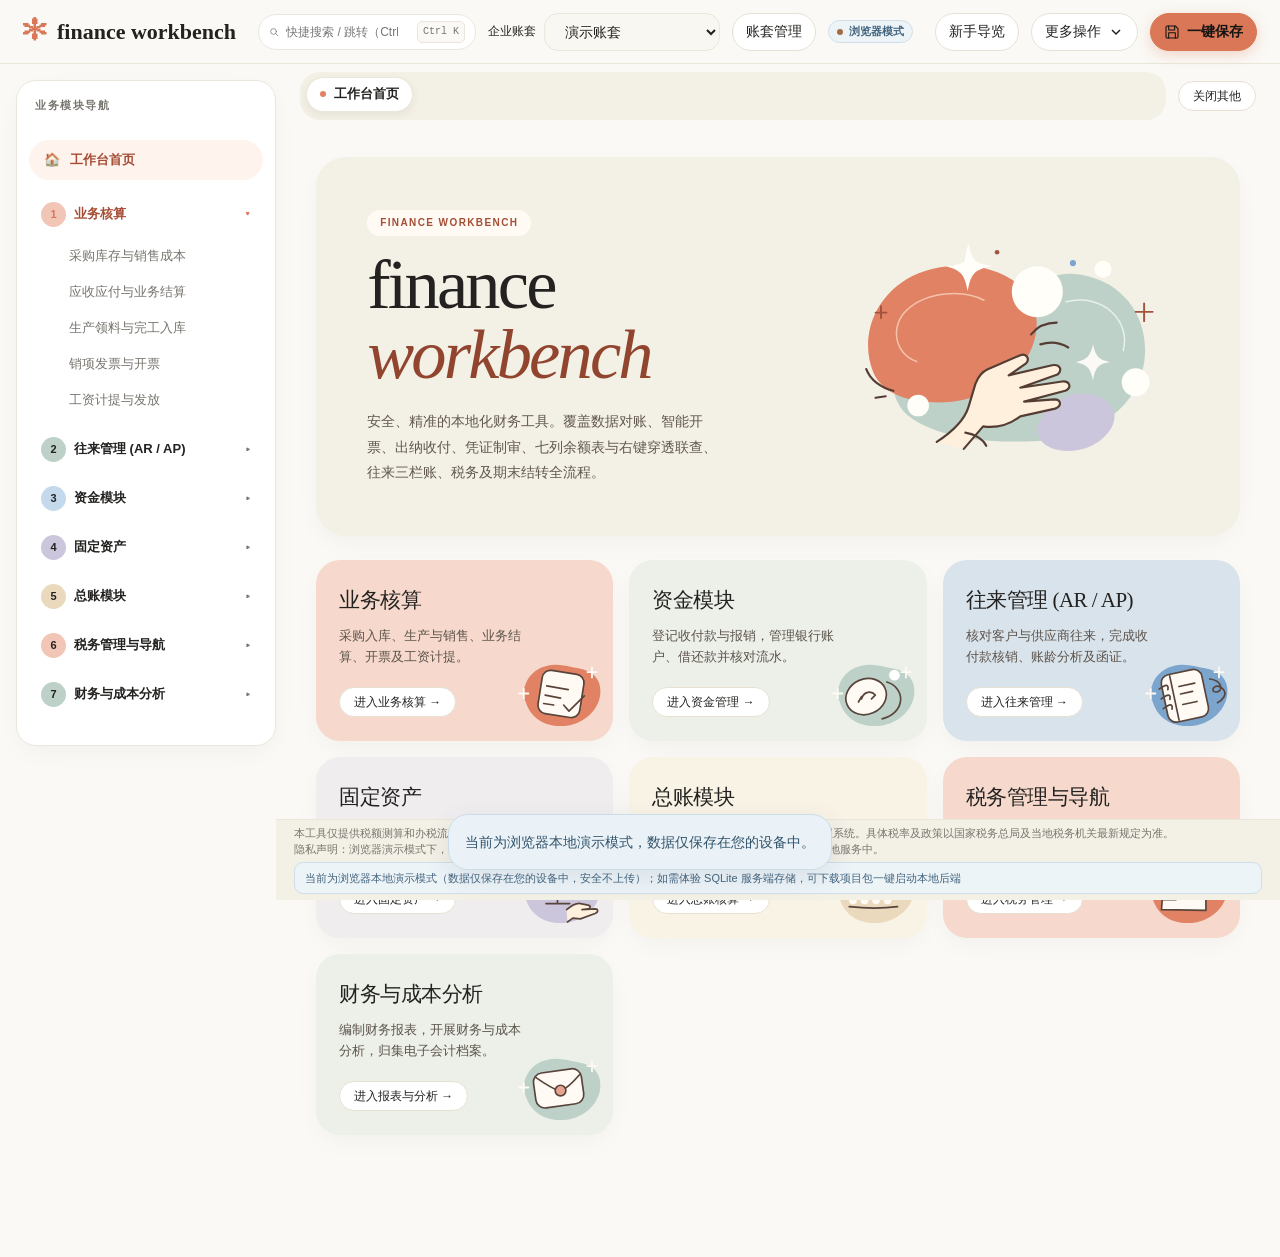
==== index.html @ f1d14918 "Update index.html" ====
<!DOCTYPE html>
<html lang="zh-CN">
<head>
<meta charset="UTF-8">
<meta name="viewport" content="width=device-width, initial-scale=1.0">
<title>finance workbench · 全流程财务与穿透联查工作台</title>
<script>
/* 本地 XLSX 兼容层：支持常见 .xlsx 工作簿读取及单工作表导出，不依赖 CDN。旧版二进制 .xls 请另存为 .xlsx 或 CSV。 */
(function(){
 'use strict';
 const enc=new TextEncoder(),dec=new TextDecoder('utf-8');
 const crcTable=(()=>{const t=new Uint32Array(256);for(let n=0;n<256;n++){let c=n;for(let k=0;k<8;k++)c=(c&1)?(0xedb88320^(c>>>1)):(c>>>1);t[n]=c>>>0;}return t;})();
 function crc32(bytes){let c=0xffffffff;for(const b of bytes)c=crcTable[(c^b)&255]^(c>>>8);return (c^0xffffffff)>>>0;}
 function u16(v){return [v&255,(v>>>8)&255];}
 function u32(v){return [v&255,(v>>>8)&255,(v>>>16)&255,(v>>>24)&255];}
 function join(parts){let n=0;for(const p of parts)n+=p.length;const out=new Uint8Array(n);let o=0;for(const p of parts){out.set(p,o);o+=p.length;}return out;}
 function xmlEscape(v){return String(v??'').replace(/&/g,'&amp;').replace(/</g,'&lt;').replace(/>/g,'&gt;').replace(/"/g,'&quot;').replace(/'/g,'&apos;');}
 function colName(n){let s='';for(n++;n;n=Math.floor((n-1)/26))s=String.fromCharCode(65+(n-1)%26)+s;return s;}
 function colIndex(s){let n=0;for(const c of s)n=n*26+c.charCodeAt(0)-64;return n-1;}
 function makeZip(entries){
  const locals=[],centrals=[];let offset=0;
  for(const entry of entries){
   const name=enc.encode(entry.name),data=typeof entry.data==='string'?enc.encode(entry.data):entry.data;
   const crc=crc32(data),local=join([new Uint8Array([0x50,0x4b,0x03,0x04]),new Uint8Array(u16(20)),new Uint8Array(u16(0x0800)),new Uint8Array(u16(0)),new Uint8Array(u16(0)),new Uint8Array(u16(0x21)),new Uint8Array(u32(crc)),new Uint8Array(u32(data.length)),new Uint8Array(u32(data.length)),new Uint8Array(u16(name.length)),new Uint8Array(u16(0)),name,data]);
   locals.push(local);
   const central=join([new Uint8Array([0x50,0x4b,0x01,0x02]),new Uint8Array(u16(20)),new Uint8Array(u16(20)),new Uint8Array(u16(0x0800)),new Uint8Array(u16(0)),new Uint8Array(u16(0)),new Uint8Array(u16(0x21)),new Uint8Array(u32(crc)),new Uint8Array(u32(data.length)),new Uint8Array(u32(data.length)),new Uint8Array(u16(name.length)),new Uint8Array(u16(0)),new Uint8Array(u16(0)),new Uint8Array(u16(0)),new Uint8Array(u16(0)),new Uint8Array(u32(0)),new Uint8Array(u32(offset)),name]);
   centrals.push(central);offset+=local.length;
  }
  const cd=join(centrals),body=join(locals),end=join([new Uint8Array([0x50,0x4b,0x05,0x06]),new Uint8Array(u16(0)),new Uint8Array(u16(0)),new Uint8Array(u16(entries.length)),new Uint8Array(u16(entries.length)),new Uint8Array(u32(cd.length)),new Uint8Array(u32(body.length)),new Uint8Array(u16(0))]);
  return join([body,cd,end]);
 }
 function rowsFromSheet(sheet){return Array.isArray(sheet?.__aoa)?sheet.__aoa:Array.isArray(sheet)?sheet:[];}
 function sheetXml(rows){
  const body=rows.map((row,ri)=>'<row r="'+(ri+1)+'">'+row.map((v,ci)=>{
   if(v===null||v===undefined||v==='')return '';
   const ref=colName(ci)+(ri+1);
   if(typeof v==='number'&&Number.isFinite(v))return '<c r="'+ref+'"><v>'+String(v)+'</v></c>';
   if(typeof v==='boolean')return '<c r="'+ref+'" t="b"><v>'+(v?'1':'0')+'</v></c>';
   return '<c r="'+ref+'" t="inlineStr"><is><t xml:space="preserve">'+xmlEscape(v)+'</t></is></c>';
  }).join('')+'</row>').join('');
  return '<?xml version="1.0" encoding="UTF-8" standalone="yes"?><worksheet xmlns="http://schemas.openxmlformats.org/spreadsheetml/2006/main" xmlns:r="http://schemas.openxmlformats.org/officeDocument/2006/relationships"><sheetData>'+body+'</sheetData></worksheet>';
 }
 function writeFile(book,name){
  const sheetName=(book.SheetNames?.[0]||'数据').replace(/[\/*?:\[\]]/g,'').slice(0,31)||'数据';
  const rows=rowsFromSheet(book.Sheets?.[sheetName]||book.Sheets?.[book.SheetNames?.[0]]);
  const entries=[
   {name:'[Content_Types].xml',data:'<?xml version="1.0" encoding="UTF-8"?><Types xmlns="http://schemas.openxmlformats.org/package/2006/content-types"><Default Extension="rels" ContentType="application/vnd.openxmlformats-package.relationships+xml"/><Default Extension="xml" ContentType="application/xml"/><Override PartName="/xl/workbook.xml" ContentType="application/vnd.openxmlformats-officedocument.spreadsheetml.sheet.main+xml"/><Override PartName="/xl/worksheets/sheet1.xml" ContentType="application/vnd.openxmlformats-officedocument.spreadsheetml.worksheet+xml"/></Types>'},
   {name:'_rels/.rels',data:'<?xml version="1.0" encoding="UTF-8"?><Relationships xmlns="http://schemas.openxmlformats.org/package/2006/relationships"><Relationship Id="rId1" Type="http://schemas.openxmlformats.org/officeDocument/2006/relationships/officeDocument" Target="xl/workbook.xml"/></Relationships>'},
   {name:'xl/workbook.xml',data:'<?xml version="1.0" encoding="UTF-8"?><workbook xmlns="http://schemas.openxmlformats.org/spreadsheetml/2006/main" xmlns:r="http://schemas.openxmlformats.org/officeDocument/2006/relationships"><sheets><sheet name="'+xmlEscape(sheetName)+'" sheetId="1" r:id="rId1"/></sheets></workbook>'},
   {name:'xl/_rels/workbook.xml.rels',data:'<?xml version="1.0" encoding="UTF-8"?><Relationships xmlns="http://schemas.openxmlformats.org/package/2006/relationships"><Relationship Id="rId1" Type="http://schemas.openxmlformats.org/officeDocument/2006/relationships/worksheet" Target="worksheets/sheet1.xml"/></Relationships>'},
   {name:'xl/worksheets/sheet1.xml',data:sheetXml(rows)}
  ];
  const blob=new Blob([makeZip(entries)],{type:'application/vnd.openxmlformats-officedocument.spreadsheetml.sheet'}),url=URL.createObjectURL(blob),a=document.createElement('a');
  a.href=url;a.download=/\.xlsx$/i.test(name)?name:name+'.xlsx';a.click();setTimeout(()=>URL.revokeObjectURL(url),1500);
 }
 async function unzip(buffer){
  const bytes=buffer instanceof Uint8Array?buffer:new Uint8Array(buffer),view=new DataView(bytes.buffer,bytes.byteOffset,bytes.byteLength);
  let eocd=-1;for(let i=bytes.length-22;i>=Math.max(0,bytes.length-65557);i--){if(view.getUint32(i,true)===0x06054b50){eocd=i;break;}}
  if(eocd<0)throw Error('不是有效的 XLSX/ZIP 文件');
  const count=view.getUint16(eocd+10,true),cdOffset=view.getUint32(eocd+16,true),files=new Map();let pos=cdOffset;
  for(let i=0;i<count;i++){
   if(view.getUint32(pos,true)!==0x02014b50)throw Error('XLSX 中央目录损坏');
   const method=view.getUint16(pos+10,true),size=view.getUint32(pos+20,true),nameLen=view.getUint16(pos+28,true),extraLen=view.getUint16(pos+30,true),commentLen=view.getUint16(pos+32,true),localOffset=view.getUint32(pos+42,true);
   const name=dec.decode(bytes.slice(pos+46,pos+46+nameLen));pos+=46+nameLen+extraLen+commentLen;
   if(name.endsWith('/'))continue;
   if(view.getUint32(localOffset,true)!==0x04034b50)throw Error('XLSX 文件头损坏');
   const localName=view.getUint16(localOffset+26,true),localExtra=view.getUint16(localOffset+28,true),start=localOffset+30+localName+localExtra,compressed=bytes.slice(start,start+size);
   let data;
   if(method===0)data=compressed;
   else if(method===8){
    if(typeof DecompressionStream==='undefined')throw Error('当前浏览器不支持 XLSX 压缩格式，请改用 CSV');
    const stream=new Blob([compressed]).stream().pipeThrough(new DecompressionStream('deflate-raw'));
    data=new Uint8Array(await new Response(stream).arrayBuffer());
   } else throw Error('暂不支持该 XLSX 压缩方式');
   files.set(name,data);
  }
  return files;
 }
 function parseXml(bytes,path){const raw=bytes&&dec.decode(bytes);if(!raw)throw Error('XLSX 缺少 '+path);const doc=new DOMParser().parseFromString(raw,'application/xml');if(doc.getElementsByTagName('parsererror').length)throw Error('XLSX XML 结构无效：'+path);return doc;}
 function normalizeTarget(target){let path=target.startsWith('/')?target.slice(1):'xl/'+target;const out=[];for(const p of path.split('/')){if(p==='..')out.pop();else if(p!=='.'&&p)out.push(p);}return out.join('/');}
 function dateSerial(serial){const d=new Date(Date.UTC(1899,11,30)+Math.round(Number(serial)*86400000));return d.getUTCFullYear()+'-'+String(d.getUTCMonth()+1).padStart(2,'0')+'-'+String(d.getUTCDate()).padStart(2,'0');}
 function isDateFormat(id,custom){if([14,15,16,17,18,19,20,21,22,45,46,47].includes(id))return true;return /[ymd]/i.test(String(custom||'').replace(/"[^"]*"|\./g,''));}
 async function read(data){
  const files=await unzip(data),wb=parseXml(files.get('xl/workbook.xml'),'xl/workbook.xml'),rels=parseXml(files.get('xl/_rels/workbook.xml.rels'),'workbook relationships');
  const relation=new Map([...rels.getElementsByTagName('Relationship')].map(r=>[r.getAttribute('Id'),r.getAttribute('Target')]));
  const shared=[];if(files.has('xl/sharedStrings.xml')){const ss=parseXml(files.get('xl/sharedStrings.xml'),'sharedStrings.xml');for(const si of ss.getElementsByTagName('si'))shared.push([...si.getElementsByTagName('t')].map(t=>t.textContent||'').join(''));}
  const customFormats=new Map(),styleFormats=[];
  if(files.has('xl/styles.xml')){const st=parseXml(files.get('xl/styles.xml'),'styles.xml');for(const n of st.getElementsByTagName('numFmt'))customFormats.set(Number(n.getAttribute('numFmtId')),n.getAttribute('formatCode'));const xfs=st.getElementsByTagName('cellXfs')[0];if(xfs)for(const xf of xfs.children)styleFormats.push(Number(xf.getAttribute('numFmtId')||0));}
  const names=[],sheets={};
  for(const sh of wb.getElementsByTagName('sheet')){
   const name=sh.getAttribute('name')||('Sheet'+(names.length+1)),rid=sh.getAttribute('r:id')||sh.getAttributeNS('http://schemas.openxmlformats.org/officeDocument/2006/relationships','id'),target=relation.get(rid);
   if(!target)continue;
   const path=normalizeTarget(target),doc=parseXml(files.get(path),path),grid=[];
   for(const rowNode of doc.getElementsByTagName('row')){
    const rowIndex=Math.max(0,Number(rowNode.getAttribute('r')||grid.length+1)-1);grid[rowIndex]=grid[rowIndex]||[];
    for(const cell of rowNode.getElementsByTagName('c')){
     const ref=cell.getAttribute('r')||'A'+(rowIndex+1),col=colIndex((ref.match(/^[A-Z]+/i)||['A'])[0].toUpperCase()),type=cell.getAttribute('t')||'n',style=Number(cell.getAttribute('s')||0);
     let value='';
     if(type==='inlineStr')value=[...cell.getElementsByTagName('t')].map(t=>t.textContent||'').join('');
     else {const v=cell.getElementsByTagName('v')[0];const raw=v?.textContent??'';
      if(type==='s')value=shared[Number(raw)]??'';
      else if(type==='b')value=raw==='1';
      else if(type==='str'||type==='e')value=raw;
      else if(raw!==''&&isDateFormat(styleFormats[style]||0,customFormats.get(styleFormats[style]||0)))value=dateSerial(raw);
      else if(raw!==''){const n=Number(raw);value=Number.isFinite(n)?n:raw;}
     }
     grid[rowIndex][col]=value;
    }
   }
   for(let i=0;i<grid.length;i++)if(!grid[i])grid[i]=[];
   names.push(name);sheets[name]={__aoa:grid};
  }
  if(!names.length)throw Error('XLSX 中没有可读取的工作表');
  return {SheetNames:names,Sheets:sheets};
 }
 function sheetToJson(sheet,opts={}){
  const rows=rowsFromSheet(sheet).map(r=>r.map(v=>v===undefined?'':v));
  if(opts.header===1)return rows.map(r=>r.map(v=>v===''?(opts.defval??''):(opts.raw===false?String(v):v)));
  if(!rows.length)return [];
  const headers=rows[0].map(v=>String(v??'')),out=[];
  for(const row of rows.slice(1)){
   if(!row.some(v=>v!==''&&v!==null&&v!==undefined))continue;
   const obj={};headers.forEach((h,i)=>{if(!h)return;const v=row[i];obj[h]=v===undefined||v===''?(opts.defval??''):(opts.raw===false?String(v):v);});out.push(obj);
  }
  return out;
 }
 window.XLSX={
  read,
  writeFile,
  SSF:{parse_date_code(n){const d=new Date(Date.UTC(1899,11,30)+Math.round(Number(n)*86400000));return {y:d.getUTCFullYear(),m:d.getUTCMonth()+1,d:d.getUTCDate()};}},
  utils:{book_new(){return {SheetNames:[],Sheets:{}};},book_append_sheet(book,sheet,name){book.SheetNames.push(name);book.Sheets[name]=sheet;},aoa_to_sheet(rows){return {__aoa:rows.map(r=>[...r])};},json_to_sheet(rows){const headers=rows.length?Object.keys(rows[0]):[];return {__aoa:[headers,...rows.map(r=>headers.map(h=>r[h]??''))]};},sheet_to_json:sheetToJson}
 };
})();
</script>

<style>
/* ================= 核心设计系统 ================= */
:root {
  --bg: #FAF9F5; --surface: #F3F0E6; --card: #FFFFFF; --border: #EAE6DA;
  --text-main: #232220; --text-muted: #78756E;
  --radius: 20px; --radius-md: 14px; --radius-pill: 9999px;
  --art-terracotta: #E08263; --art-sage: #BDD1C8; --art-slate: #7CA5CD;
  --art-lilac: #CBC6DC; --art-apricot: #EBD9BE;
  --primary: #D97757; --primary-hover: #C46545;
  --accent-blue: #6B8CBA; --input-bg: #F8F7F2;
  --font-serif: "Playfair Display", "Georgia", "Tiempos Headline", serif;
  --font-sans: "Inter", -apple-system, BlinkMacSystemFont, "PingFang SC", "Microsoft YaHei", sans-serif;
  --match: #5D9C7A; --match-bg: #F0FDF4;
  --bank-only: #E0A25E; --bank-only-bg: #FFF7ED;
  --company-only: #6B8CBA; --company-only-bg: #EFF6FF;
  --diff: #D96262; --diff-bg: #FEF2F2;
  --error: #A3A3A3; --error-bg: #F8FAFC;
  --sidebar-width: 260px;
  --sidebar-gutter: 16px;
  --header-height: 64px;
}

* { box-sizing: border-box; margin: 0; padding: 0; }
body {
  font-family: var(--font-sans); background-color: var(--bg); color: var(--text-main);
  line-height: 1.6; min-height: 100vh; display: flex; flex-direction: column;
  -webkit-font-smoothing: antialiased;
}
h1, h2, h3, .serif-title { font-family: var(--font-serif); font-weight: 400; letter-spacing: -0.5px; }
p { color: var(--text-muted); }

/* ================= 顶部栏 ================= */
.app-header {
  height: var(--header-height);
  padding: 0 28px; display: flex; justify-content: space-between; align-items: center;
  border-bottom: 1px solid var(--border); background-color: var(--bg);
  position: sticky; top: 0; z-index: 200; gap: 16px;
}
.header-left { display: flex; align-items: center; gap: 12px; }
.sidebar-toggle-btn {
  display: none; align-items: center; justify-content: center;
  width: 36px; height: 36px; border-radius: var(--radius);
  border: 1px solid var(--border); background: var(--card); color: var(--text-main);
  cursor: pointer; font-size: 18px;
}
.app-logo {
  font-family: var(--font-serif); font-size: 22px; font-weight: 600;
  display: flex; gap: 10px; align-items: center; cursor: pointer; white-space: nowrap;
}
.app-logo span { color: var(--primary); font-size: 24px; }

/* ================= 左侧树形导航 + 右侧宽屏工作区 ================= */
.app-shell {
  display: flex; flex: 1; min-height: calc(100vh - var(--suite-header-height, var(--header-height)));
  position: relative;
}
.app-sidebar {
  width: var(--sidebar-width); flex-shrink: 0;
  background: var(--card); border-right: 1px solid var(--border);
  display: flex; flex-direction: column;
  position: sticky; top: var(--suite-header-height, var(--header-height));
  height: calc(100vh - var(--suite-header-height, var(--header-height)));
  overflow-y: auto; overflow-anchor: none; z-index: 150;
  transition: transform 0.25s ease;
}
.sidebar-header {
  padding: 16px 18px 12px;
  border-bottom: 1px solid var(--border);
  display: flex; align-items: center; justify-content: space-between;
}
.sidebar-header-title {
  font-size: 11px; font-weight: 600; letter-spacing: 1.5px;
  text-transform: uppercase; color: var(--text-muted);
}
.sidebar-home-btn {
  width: calc(100% - 24px); margin: 12px 12px 6px;
  padding: 10px 14px; border-radius: var(--radius);
  border: 1px solid transparent; background: transparent;
  display: flex; align-items: center; gap: 10px;
  font-size: 13px; font-weight: 500; color: var(--text-main);
  cursor: pointer; transition: all 0.2s ease; text-align: left;
}
.sidebar-home-btn:hover { background: var(--bg); }
.sidebar-home-btn.active {
  background: #FFF9F6; border-color: var(--primary); color: var(--primary); font-weight: 600;
}
.sidebar-tree { padding: 6px 12px 24px; flex: 1; }
.tree-group { margin-bottom: 4px; }
.tree-group-btn {
  width: 100%; padding: 10px 12px; border: none; background: transparent;
  border-radius: var(--radius); cursor: pointer;
  display: flex; align-items: center; justify-content: space-between; gap: 8px;
  font-size: 13px; font-weight: 600; color: var(--text-main);
  transition: background 0.2s ease; text-align: left;
}
.tree-group-btn:hover { background: var(--bg); }
.tree-group.open > .tree-group-btn { color: var(--primary); }
.tree-group-label { display: flex; align-items: center; gap: 8px; }
.tree-group-num {
  display: inline-flex; align-items: center; justify-content: center;
  width: 20px; height: 20px; border-radius: 6px;
  background: var(--bg); border: 1px solid var(--border);
  font-size: 11px; font-weight: 600; color: var(--text-muted); flex-shrink: 0;
}
.tree-group.open .tree-group-num {
  background: #FFF9F6; border-color: var(--primary); color: var(--primary);
}
.tree-chevron {
  font-size: 11px; color: var(--text-muted); transition: transform 0.1s ease;
}
.tree-group.open .tree-chevron { transform: rotate(90deg); color: var(--primary); }
.tree-children {
  display: none; padding: 2px 0 6px 28px;
  flex-direction: column; gap: 2px;
}
.tree-group.open .tree-children { display: flex; }
.tree-item-btn {
  width: 100%; padding: 8px 12px; border: none; background: transparent;
  border-radius: 8px; cursor: pointer; text-align: left;
  font-size: 13px; color: var(--text-muted);
  display: flex; align-items: center; justify-content: space-between; gap: 6px;
  transition: all 0.15s ease;
}
.tree-item-btn:hover { background: var(--bg); color: var(--text-main); }
.tree-item-btn.active {
  background: var(--bg); color: var(--primary); font-weight: 600;
  border-left: 2px solid var(--primary);
}
.tree-item-tag {
  font-size: 10px; padding: 1px 6px; border-radius: 8px;
  background: var(--bg); color: var(--text-muted); border: 1px solid var(--border);
}
.sidebar-backdrop {
  display: none; position: fixed; inset: 0; background: rgba(20, 20, 19, 0.35);
  z-index: 140;
}
.sidebar-backdrop.open { display: block; }

/* 右侧宽屏工作区 & 多标签页 */
.app-main {
  flex: 1; min-width: 0; display: flex; flex-direction: column;
  background: var(--bg);
}
.workspace-tabs-bar {
  display: flex; align-items: center; justify-content: space-between; gap: 12px;
  padding: 8px 24px 0; background: var(--bg);
  border-bottom: 1px solid var(--border);
  position: sticky; top: var(--suite-header-height, var(--header-height)); z-index: 90;
}
.workspace-tabs-scroll {
  display: flex; align-items: center; gap: 6px; overflow-x: auto; flex: 1;
  scrollbar-width: thin;
}
.ws-tab {
  display: inline-flex; align-items: center; gap: 8px;
  padding: 9px 14px; border-radius: var(--radius) var(--radius) 0 0;
  border: 1px solid transparent; border-bottom: none;
  background: transparent; color: var(--text-muted);
  font-size: 13px; font-weight: 500; cursor: pointer; white-space: nowrap;
  transition: all 0.15s ease; user-select: none;
}
.ws-tab:hover { color: var(--text-main); background: rgba(255,255,255,0.6); }
.ws-tab.active {
  background: var(--card); color: var(--text-main); font-weight: 600;
  border-color: var(--border); margin-bottom: -1px; padding-bottom: 10px;
}
.ws-tab-dot {
  width: 6px; height: 6px; border-radius: 50%; background: var(--border);
}
.ws-tab.active .ws-tab-dot { background: var(--primary); }
.ws-tab-close {
  display: inline-flex; align-items: center; justify-content: center;
  width: 18px; height: 18px; border-radius: 50%; border: none;
  background: transparent; color: var(--text-muted); font-size: 13px;
  cursor: pointer; line-height: 1;
}
.ws-tab-close:hover { background: var(--diff-bg); color: var(--diff); }
.workspace-tabs-actions {
  padding-bottom: 6px; display: flex; align-items: center; gap: 6px; flex-shrink: 0;
}

.workspace-content { flex: 1; width: 100%; }
.module { display: none; padding: 32px 40px; max-width: 1440px; margin: 0 auto; width: 100%; opacity: 0; }
.module.active { display: block; opacity: 1; }

/* 占位提示页 */
.placeholder-card {
  background: var(--card); border: 1px solid var(--border); border-radius: var(--radius);
  padding: 56px 40px; text-align: center; max-width: 680px; margin: 32px auto;
  box-shadow: 0 4px 24px rgba(0,0,0,0.02);
}
.placeholder-badge {
  display: inline-block; padding: 4px 12px; border-radius: 12px;
  background: #FFF9F6; border: 1px solid var(--primary); color: var(--primary);
  font-size: 12px; font-weight: 500; margin-bottom: 16px;
}
.placeholder-card h2 { font-size: 30px; margin-bottom: 12px; color: var(--text-main); }
.placeholder-card p { font-size: 14px; line-height: 1.7; margin-bottom: 24px; }
.placeholder-actions { display: flex; justify-content: center; gap: 12px; flex-wrap: wrap; }

/* 退出/备份确认模态框 */
.modal-overlay {
  display: none; position: fixed; inset: 0; z-index: 1200;
  background: rgba(20, 20, 19, 0.45); backdrop-filter: blur(2px);
  align-items: center; justify-content: center; padding: 20px;
}
.modal-overlay.open { display: flex; }
.modal-card {
  background: var(--card); border: 1px solid var(--border); border-radius: var(--radius);
  width: min(460px, 100%); padding: 28px;
  box-shadow: 0 20px 48px rgba(0,0,0,0.14);
}
.modal-title { font-family: var(--font-serif); font-size: 22px; margin-bottom: 10px; color: var(--text-main); }
.modal-desc { font-size: 14px; color: var(--text-muted); line-height: 1.7; margin-bottom: 24px; }
.modal-actions { display: flex; justify-content: flex-end; gap: 10px; flex-wrap: wrap; }

/* 通用按钮与表单 */
.btn {
  padding: 10px 24px; border-radius: var(--radius); border: none; cursor: pointer;
  font-weight: 500; font-size: 14px; font-family: var(--font-sans);
  transition: all 0.2s ease; background: var(--card); color: var(--text-main); border: 1px solid var(--border);
}
.btn:hover { background: var(--bg); }
.btn-primary { background: var(--primary); color: #FFF; border-color: var(--primary); }
.btn-primary:hover { background: var(--primary-hover); border-color: var(--primary-hover); }
.btn:disabled { opacity: 0.5; cursor: not-allowed; }

input, select, textarea {
  width: 100%; padding: 12px 16px; background: var(--input-bg);
  border: 1px solid var(--border); border-radius: var(--radius);
  font-size: 14px; color: var(--text-main); font-family: var(--font-sans);
  outline: none; transition: border-color 0.2s ease;
}
input:focus, select:focus, textarea:focus { border-color: var(--primary); background: var(--card); }

#toast {
  visibility: hidden; min-width: 250px; background: var(--text-main); color: var(--bg);
  text-align: center; border-radius: var(--radius); padding: 16px;
  position: fixed; z-index: 4000; left: 50%; bottom: 30px;
  font-size: 14px; opacity: 0; box-shadow: 0 10px 30px rgba(0,0,0,0.1);
  transform: translateX(-50%);
}

button { font-family: var(--font-sans); }
button:focus-visible { outline: 2px solid var(--primary); outline-offset: 3px; }
button:disabled { opacity: .55; cursor: not-allowed; }
.btn-danger { color: var(--diff); }
.btn-danger:hover { background: var(--diff-bg); border-color: var(--diff); }
.btn-icon { min-width: 28px; min-height: 28px; border-radius: 6px; line-height: 1; }
#module-invoice .btn-del:hover, .attach-item .btn-icon:hover,
#module-voucher .voucher-entry-table .btn-remove-row:hover { background: var(--diff-bg); }
.workbench-actions { display:flex; align-items:center; gap:8px; flex-wrap:wrap; }
.workbench-actions .btn { padding:8px 14px; font-size:13px; white-space:nowrap; }
.workbench-actions .btn-icon-label { display:inline-flex; align-items:center; gap:7px; }
.workbench-actions svg { width:16px; height:16px; }
.draft-status { font-size:12px; color:var(--text-muted); }

/* 模块操作区 */
.section-actions { display:flex; align-items:center; flex-wrap:wrap; gap:10px; }
.section-actions .btn { white-space:nowrap; }
.recon-actions { justify-content:center; margin-top:28px; }
.recon-summary { text-align:center; margin:12px 0 0; }
.recon-summary:empty { display:none; }
.tax-task-actions {
  grid-column:1 / -1; justify-content:flex-end;
  padding-top:14px; border-top:1px solid var(--border);
}
#task-file { min-width:0; padding:6px; color:var(--text-muted); }
#task-file::file-selector-button {
  font:inherit; color:var(--text-main); background:var(--card);
  border:1px solid var(--border); border-radius:calc(var(--radius) - 4px);
  margin:0 10px 0 0; padding:7px 12px; cursor:pointer;
  transition:background .2s, border-color .2s;
}
#task-file::file-selector-button:hover { background:var(--bg); border-color:var(--primary); }
#task-file:focus-visible { outline:2px solid var(--primary); outline-offset:2px; }
.closing-actions { margin-top:20px; }

/* 首页 */
.home-container { display: flex; flex-direction: column; justify-content: center; min-height: 70vh; max-width: 1200px; margin: 0 auto; }
.home-header-text { margin-bottom: 40px; }
.home-subtitle-top {
  font-size: 12px; font-weight: 600; text-transform: uppercase; letter-spacing: 2px;
  color: var(--primary); margin-bottom: 14px;
}
.home-title { font-size: 64px; color: var(--text-main); line-height: 1.05; margin-bottom: 20px; font-weight: 400; letter-spacing: -1.5px; }
.home-title i { font-style: italic; font-weight: 400; }
.home-desc { font-size: 17px; color: var(--text-muted); max-width: 680px; line-height: 1.7; }

.home-cards { display: grid; grid-template-columns: repeat(auto-fit, minmax(250px, 1fr)); gap: 22px; width: 100%; }
.home-card {
  background: var(--card); border: 1px solid var(--border); border-radius: 4px;
  padding: 28px; cursor: pointer; transition: all 0.3s ease;
  display: flex; flex-direction: column; position: relative; overflow: hidden;
  box-shadow: 0 4px 24px rgba(0,0,0,0.02); min-height: 190px;
}
.home-card:hover { border-color: var(--primary); transform: translateY(-4px); box-shadow: 0 12px 32px rgba(0,0,0,0.06); }
.home-card-content { flex: 1; z-index: 2; position: relative; }
.home-card h3 { font-size: 23px; color: var(--text-main); margin-bottom: 8px; }
.home-card p { font-size: 13px; margin-bottom: 22px; max-width: 90%; line-height: 1.6; }
.home-card .btn-enter {
  background: var(--text-main); color: #fff; padding: 8px 16px; border-radius: 4px;
  border: none; font-weight: 500; cursor: pointer; transition: background 0.2s; font-size: 13px;
}
.home-card:hover .btn-enter { background: var(--primary); }
.card-svg-bg {
  position: absolute; bottom: 10px; right: 10px; width: 104px; height: 104px;
  z-index: 1; opacity: 0.85; transition: transform 0.5s cubic-bezier(0.4, 0, 0.2, 1);
}
.home-card:hover .card-svg-bg { transform: scale(1.08) rotate(-3deg); }

/* 表格通用 */
.data-table { width: 100%; border-collapse: collapse; }
.data-table th, .data-table td { padding: 12px 14px; border-bottom: 1px solid var(--border); font-size: 13px; text-align: left; }
.data-table th { background: var(--bg); color: var(--text-muted); font-weight: 500; font-size: 12px; }
.data-table tbody tr:hover { background: #FAFAF7; }

/* 模块通用 */
.panel { background: var(--card); border: 1px solid var(--border); border-radius: var(--radius); padding: 28px; margin-bottom: 24px; }
.module-header { margin-bottom: 24px; display: flex; justify-content: space-between; align-items: flex-end; flex-wrap: wrap; gap: 16px; }
.module-header h1 { font-size: 36px; margin-bottom: 8px; }
.toolbar { display: flex; gap: 12px; align-items: center; flex-wrap: wrap; margin-bottom: 20px; background: var(--bg); padding: 16px; border-radius: var(--radius); border: 1px solid var(--border); }
.form-grid { display: grid; grid-template-columns: repeat(auto-fit, minmax(200px, 1fr)); gap: 14px; margin-bottom: 14px; }
.form-group label { display: block; margin-bottom: 6px; font-size: 12px; color: var(--text-muted); }

/* 状态标签 */
.status-pill { display: inline-block; padding: 3px 10px; border-radius: 12px; font-size: 12px; font-weight: 500; white-space: nowrap; }
.status-pill.PENDING { background: #FFF7ED; color: #C2410C; }
.status-pill.DONE { background: #EFF6FF; color: #1D4ED8; }
.status-pill.POSTED { background: #F0FDF4; color: #15803D; }
.status-pill.REJECTED { background: #FEE2E2; color: #B91C1C; }
.status-pill.WARNING { background: #FEF3C7; color: #B45309; }

.btn-mini { padding: 5px 12px; border-radius: 6px; font-size: 12px; border: 1px solid var(--border); background: var(--card); cursor: pointer; color: var(--text-main); font-family: var(--font-sans); transition: 0.2s; }
.btn-mini:hover { background: var(--bg); }
.btn-mini-primary { background: var(--primary); color: #fff; border-color: var(--primary); }
.btn-mini-primary:hover { background: var(--primary-hover); }

/* ================= 融合增强：七列余额表、穿透联查与上下文菜单 ================= */
.hint-bar {
  display: flex; align-items: center; justify-content: space-between; gap: 12px; flex-wrap: wrap;
  background: #FFF9F6; border: 1px dashed var(--primary); color: var(--primary);
  border-radius: 10px; padding: 10px 16px; font-size: 12.5px; margin-bottom: 18px;
}
.fin-table { width: 100%; border-collapse: collapse; }
.fin-table th, .fin-table td { padding: 11px 14px; border-bottom: 1px solid var(--border); font-size: 13px; text-align: left; }
.fin-table th { background: var(--bg); color: var(--text-muted); font-weight: 500; font-size: 12px; white-space: nowrap; }
.fin-table td.num, .fin-table th.num {
  text-align: right;
  font-variant-numeric: tabular-nums; font-feature-settings: "tnum";
  font-family: ui-monospace, "SF Mono", "JetBrains Mono", Consolas, monospace;
  white-space: nowrap;
}
.fin-table tbody tr { transition: background .15s; }
.fin-table tbody tr:hover { background: #FFF9F6; }
.fin-table tbody tr.clickable { cursor: context-menu; }
.fin-table tbody tr.opening-row { background: #FAFAF5; color: var(--text-muted); font-style: italic; }
.fin-table tbody tr.total-row { background: #FAFAF5; font-weight: 600; }
.fin-table tfoot td { background: var(--bg); font-weight: 600; font-size: 13px; }
.fin-table tfoot td.num { font-variant-numeric: tabular-nums; font-family: ui-monospace, Consolas, monospace; }
.fin-table .code { font-family: ui-monospace, Consolas, monospace; color: var(--text-muted); }
.fin-table .strong { color: var(--text-main); font-weight: 600; }
.trace-tag {
  display: inline-block; margin-left: 8px; padding: 0 7px; border-radius: 8px;
  font-size: 10px; line-height: 17px; font-weight: 500;
  background: #FFF9F6; border: 1px solid var(--primary); color: var(--primary);
  vertical-align: middle;
}
.table-footnote { margin-top: 12px; font-size: 12px; color: var(--text-muted); line-height: 1.7; }
.dir-badge { display: inline-block; padding: 1px 8px; border-radius: 8px; font-size: 11px; font-weight: 600; }
.dir-badge.dr { background: #EFF6FF; color: #1D4ED8; }
.dir-badge.cr { background: #F0FDF4; color: #15803D; }

/* 右键上下文菜单 */
.ctx-menu {
  position: fixed; z-index: 3000; min-width: 240px; max-width: 320px;
  background: var(--card); border: 1px solid var(--border); border-radius: 10px;
  padding: 6px; display: none; box-shadow: 0 16px 40px rgba(0,0,0,.16);
  font-size: 13px; user-select: none;
}
.ctx-menu.open { display: block; animation: ctxIn .12s ease both; }
@keyframes ctxIn { from { opacity: 0; transform: scale(.97); } to { opacity: 1; transform: none; } }
.ctx-title {
  padding: 8px 12px 9px; font-size: 11.5px; font-weight: 700; letter-spacing: .4px;
  color: var(--text-muted); border-bottom: 1px solid var(--border); margin-bottom: 6px;
  white-space: nowrap; overflow: hidden; text-overflow: ellipsis;
}
.ctx-item {
  display: flex; align-items: center; gap: 9px; padding: 8px 12px;
  border-radius: 8px; cursor: pointer; color: var(--text-main); transition: background .12s;
}
.ctx-item:hover { background: #FFF9F6; color: var(--primary); }
.ctx-icon { width: 16px; text-align: center; opacity: .85; flex-shrink: 0; }
.ctx-item.ctx-sub { padding-left: 30px; font-size: 12.5px; color: var(--text-muted); }
.ctx-item.ctx-sub:hover { color: var(--primary); }
.ctx-divider { height: 1px; background: var(--border); margin: 6px 6px; }

/* 穿透联查侧滑抽屉 */
.drawer-mask { position: fixed; inset: 0; background: rgba(20,20,19,.38); z-index: 2500; display: none; }
.drawer-mask.open { display: block; }
.drawer-panel {
  position: absolute; right: 0; top: 0; height: 100%; width: min(940px, 96vw);
  background: var(--card); display: flex; flex-direction: column;
  box-shadow: -14px 0 46px rgba(0,0,0,.16); animation: slideIn .26s cubic-bezier(.2,.8,.3,1) both;
}
@keyframes slideIn { from { transform: translateX(48px); opacity: .5; } to { transform: none; opacity: 1; } }
.drawer-head {
  padding: 22px 28px; border-bottom: 1px solid var(--border);
  display: flex; justify-content: space-between; align-items: flex-start; gap: 16px;
}
.drawer-head h2 { font-size: 24px; margin-bottom: 4px; }
.drawer-sub { font-size: 12.5px; color: var(--text-muted); margin: 0; }
.drawer-body { padding: 24px 28px 40px; overflow: auto; flex: 1; }

/* 银行账户卡片与汇总条 */
.bank-grid { display: grid; grid-template-columns: repeat(auto-fit, minmax(260px, 1fr)); gap: 16px; margin-bottom: 24px; }
.bank-card {
  border: 1px solid var(--border); border-radius: var(--radius); padding: 18px 20px;
  background: var(--input-bg); position: relative; overflow: hidden;
}
.bank-card::after {
  content: ''; position: absolute; right: -30px; top: -30px; width: 90px; height: 90px;
  border-radius: 50%; background: var(--primary); opacity: .07;
}
.bank-card h4 { font-size: 14px; margin-bottom: 4px; color: var(--text-main); font-weight: 600; font-family: var(--font-sans); }
.bank-card .acct { font-family: ui-monospace, Consolas, monospace; font-size: 12px; color: var(--text-muted); letter-spacing: .4px; margin-bottom: 14px; }
.bank-card .bal { font-size: 22px; font-family: var(--font-serif); color: var(--text-main); }
.bank-card .bal-label { font-size: 11px; color: var(--text-muted); letter-spacing: 1px; text-transform: uppercase; margin-bottom: 2px; }
.bank-meta { display: flex; gap: 18px; margin-top: 12px; font-size: 11.5px; color: var(--text-muted); }
.bank-meta b { color: var(--match); font-weight: 600; }
.bank-meta .out b { color: var(--diff); }
.sum-bar { display: flex; gap: 26px; flex-wrap: wrap; padding: 14px 18px; background: var(--bg); border-radius: var(--radius); margin-bottom: 18px; font-size: 12.5px; }
.sum-bar span { color: var(--text-muted); }
.sum-bar strong { color: var(--text-main); font-size: 15px; font-family: ui-monospace, Consolas, monospace; margin-left: 6px; }

/* 模式切换胶囊 */
.mode-switch { display: inline-flex; background: var(--bg); padding: 4px; border-radius: 10px; border: 1px solid var(--border); gap: 4px; }
.mode-switch-btn {
  padding: 7px 14px; border: none; background: transparent; border-radius: 8px;
  font-size: 13px; font-weight: 500; color: var(--text-muted); cursor: pointer; transition: .2s;
}
.mode-switch-btn.active { background: var(--card); color: var(--text-main); box-shadow: 0 1px 3px rgba(0,0,0,.06); font-weight: 600; }

/* 对账 */
#module-recon .upload-container { display: flex; gap: 32px; margin-bottom: 40px; }
#module-recon .drop-zone {
  flex: 1; border: 1.5px dashed var(--border); border-radius: var(--radius);
  padding: 48px; text-align: center; background: var(--card); cursor: pointer;
  transition: all 0.2s ease;
}
#module-recon .drop-zone:hover { border-color: var(--primary); }
#module-recon .mapping-area { display: none; background: var(--card); padding: 32px; border-radius: var(--radius); margin-bottom: 32px; border: 1px solid var(--border); }
#module-recon .recon-box { min-width:0; margin:0 0 18px; padding:16px 20px; border:1px solid var(--border); border-radius:var(--radius); background:var(--card); }
#module-recon :is(.recon-box,.recon-pair,#recon-smart-options,[data-recon-smart])[hidden] { display:none!important; }
.recon-box > :is(legend,summary), .recon-aux legend { font-weight:600; }
.recon-box summary { cursor:pointer; }
.recon-options { display:flex; flex-wrap:wrap; align-items:center; gap:10px 20px; }
.recon-options label { display:inline-flex; align-items:center; gap:6px; }
.recon-options input:is([type=radio],[type=checkbox]), .recon-pair-list input { width:auto; margin:0; accent-color:var(--primary); flex:none; }
.recon-tolerances { margin:14px 0 10px; }
.recon-tolerances :is(select,input) { width:105px; margin:0; }
.recon-aux { border:0; padding:0; margin:10px 0; min-width:0; }
.recon-mapping-grid { display:grid; grid-template-columns:repeat(2,minmax(0,1fr)); gap:14px 24px; margin:12px 0; }
.recon-mapping-grid fieldset { min-width:0; margin:0; padding:10px 12px; border:1px solid var(--border); border-radius:10px; }
.recon-map-fields { display:grid; grid-template-columns:repeat(2,minmax(0,1fr)); gap:8px; }
.recon-map-fields label { min-width:0; font-size:13px; }
.recon-map-fields select { width:100%; margin:4px 0 0; }
.recon-pair { padding:16px 24px; border-bottom:1px solid var(--border); }
.recon-pair-list { max-height:240px; overflow:auto; }
.recon-pair-list label { display:flex; gap:8px; align-items:start; padding:7px 0; font-size:13px; overflow-wrap:anywhere; }
.recon-identity { display:block; overflow-wrap:anywhere; margin-block:3px; }
@media(max-width:720px) { .recon-mapping-grid, .recon-map-fields { grid-template-columns:1fr; } }
#module-recon .mapping-group { flex: 1; display: flex; align-items: center; gap: 12px; }
#module-recon .result-area { display: none; background: var(--card); border-radius: var(--radius); border: 1px solid var(--border); overflow: hidden; margin-top: 32px; }
#module-recon .tabs { display: flex; border-bottom: 1px solid var(--border); padding: 0 24px; gap: 8px; overflow-x: auto; background: var(--bg); }
#module-recon .tab { padding: 16px 12px; cursor: pointer; border-bottom: 2px solid transparent; font-size: 14px; font-weight: 500; color: var(--text-muted); }
#module-recon .tab.active { border-bottom-color: var(--primary); color: var(--text-main); }
#module-recon .tab .badge { display: inline-block; padding: 2px 8px; border-radius: 12px; font-size: 12px; color: #fff; margin-left: 6px; }
#recon-result-table { width: 100%; border-collapse: collapse; }
#recon-result-table th, #recon-result-table td { padding: 12px 14px; border-bottom: 1px solid var(--border); font-size: 13px; text-align: left; }
#recon-result-table th { background: var(--bg); color: var(--text-muted); font-weight: 500; }

/* 开票 */
#module-invoice .layout { display: flex; gap: 40px; align-items: flex-start; }
#module-invoice .form-panel { flex: 1.2; background: var(--card); padding: 40px; border-radius: var(--radius); border: 1px solid var(--border); }
#module-invoice .invoice-panel { flex: 1; background: var(--card); padding: 48px; border-radius: var(--radius); border: 1px solid var(--border); position: relative; box-shadow: 0 8px 32px rgba(0,0,0,0.04); }
#module-invoice h2 { font-size: 24px; margin-bottom: 24px; }
#module-invoice .form-group { margin-bottom: 20px; }
#module-invoice .form-group label { display: block; margin-bottom: 8px; font-size: 13px; color: var(--text-muted); }
.additional-info { background: var(--bg); padding: 24px; border-radius: var(--radius); margin-bottom: 24px; margin-top: 40px; border: 1px solid var(--border); }
.additional-info h3 { font-size: 18px; margin-bottom: 16px; }
.upload-zone-mini { border: 1px dashed var(--border); border-radius: var(--radius); padding: 16px; text-align: center; cursor: pointer; background: var(--card); margin-bottom: 16px; }
.upload-zone-mini:hover { border-color: var(--primary); }
.attachment-list { display: flex; flex-wrap: wrap; gap: 8px; margin-bottom: 16px; }
.attach-item { background: var(--card); border: 1px solid var(--border); padding: 6px 12px; border-radius: 20px; font-size: 12px; display: flex; align-items: center; gap: 8px; }
.attach-item button { background: transparent; border: none; color: var(--diff); cursor: pointer; font-size: 14px; }
.additional-info textarea { resize: vertical; min-height: 100px; }
#module-invoice .items-table { width: 100%; border-collapse: collapse; margin-bottom: 24px; table-layout: fixed; }
#module-invoice .items-table th { padding: 12px 8px; text-align: left; font-size: 13px; color: var(--text-muted); border-bottom: 1px solid var(--border); font-weight: 500; }
#module-invoice .items-table td { padding: 8px 4px; border-bottom: 1px solid var(--border); }
#module-invoice .items-table input { border: none; border-radius: 0; padding: 8px; background: transparent; border-bottom: 1px solid transparent; }
#module-invoice .items-table input:focus { border-bottom-color: var(--primary); }
#module-invoice .btn-add { background: var(--bg); color: var(--text-main); width: 100%; padding: 12px; margin-bottom: 24px; border-radius: var(--radius); border: 1px solid var(--border); cursor: pointer; font-weight: 500; }
#module-invoice .btn-submit { width: 100%; padding: 16px; font-size: 16px; background: var(--primary); color: #fff; border: none; border-radius: var(--radius); cursor: pointer; font-weight: 500; }
#module-invoice .btn-del { background: transparent; color: var(--diff); border: none; cursor: pointer; }
#module-invoice .invoice-header { text-align: center; border-bottom: 2px solid var(--primary); padding-bottom: 24px; margin-bottom: 32px; }
#module-invoice .invoice-header h1 { color: var(--primary); font-size: 32px; letter-spacing: 4px; }
#module-invoice .invoice-meta { display: flex; justify-content: space-between; font-size: 13px; color: var(--text-muted); margin-bottom: 24px; }
#module-invoice .invoice-info { background: var(--bg); padding: 20px; border-radius: var(--radius); font-size: 14px; margin-bottom: 32px; line-height: 1.8; }
#module-invoice .invoice-table { width: 100%; border-collapse: collapse; margin-bottom: 32px; text-align: left; }
#module-invoice .invoice-table th, #module-invoice .invoice-table td { padding: 14px 8px; border-bottom: 1px solid var(--border); font-size: 14px; }
#module-invoice .invoice-table th { color: var(--text-muted); font-weight: 500; }
#module-invoice .invoice-total { text-align: right; font-size: 14px; line-height: 2; margin-bottom: 24px; color: var(--text-muted); }
#module-invoice .total-amount { font-size: 28px; color: var(--text-main); margin-top: 8px; }
#invoice-stamp-area {
  position: absolute; bottom: 60px; right: 60px; width: 140px; height: 140px;
  display: flex; align-items: center; justify-content: center; opacity: 0.85; pointer-events: none;
}
#invoice-stamp-area img { max-width: 100%; max-height: 100%; object-fit: contain; mix-blend-mode: multiply; }
#module-invoice .ledger-panel { margin-top: 40px; background: var(--card); padding: 40px; border-radius: var(--radius); border: 1px solid var(--border); }
#module-invoice .ledger-header { display: flex; justify-content: space-between; align-items: center; margin-bottom: 32px; }
#module-invoice .filter-bar { display: flex; gap: 16px; margin-bottom: 24px; background: var(--bg); padding: 20px; border-radius: var(--radius); border: 1px solid var(--border); flex-wrap: wrap; }
#module-invoice .filter-bar input, #module-invoice .filter-bar select { padding: 10px; font-size: 13px; flex: 1; min-width: 140px; }
#module-invoice .ledger-table { width: 100%; border-collapse: collapse; }
#module-invoice .ledger-table th, #module-invoice .ledger-table td { padding: 16px 12px; border-bottom: 1px solid var(--border); text-align: left; font-size: 14px; }
#module-invoice .ledger-table th { color: var(--text-muted); font-weight: 500; background: var(--bg); }

/* 出纳 */
#module-cashier .quick-cards { display: grid; grid-template-columns: repeat(3, 1fr); gap: 20px; margin-bottom: 28px; }
#module-cashier .quick-card {
  background: var(--card); border: 1.5px solid var(--border); border-radius: var(--radius);
  padding: 20px 24px; cursor: pointer; transition: all .2s ease;
  display: flex; align-items: center; gap: 16px;
}
#module-cashier .quick-card:hover { border-color: var(--primary); transform: translateY(-2px); box-shadow: 0 8px 24px rgba(0,0,0,.06); }
#module-cashier .quick-card.active { border-color: var(--primary); background: #FFF9F6; }
#module-cashier .quick-icon {
  width: 44px; height: 44px; border-radius: 50%; display: flex; align-items: center; justify-content: center;
  font-size: 20px; font-weight: 600; flex-shrink: 0;
}
#module-cashier .quick-title { font-weight: 600; font-size: 15px; color: var(--text-main); }
#module-cashier .quick-desc { font-size: 12px; color: var(--text-muted); margin-top: 2px; }
#module-cashier .entry-panel { background: var(--card); border: 1px solid var(--border); border-radius: var(--radius); padding: 32px; margin-bottom: 28px; }
#module-cashier .entry-head { display: flex; justify-content: space-between; align-items: center; margin-bottom: 24px; flex-wrap: wrap; gap: 12px; }
#module-cashier .type-switch { display: flex; gap: 4px; background: var(--bg); padding: 4px; border-radius: 10px; }
#module-cashier .type-btn {
  padding: 8px 20px; border: none; background: transparent; border-radius: 8px;
  font-size: 13px; font-weight: 500; cursor: pointer; color: var(--text-muted);
  font-family: var(--font-sans); transition: all .2s;
}
#module-cashier .type-btn.active { background: var(--card); color: var(--text-main); box-shadow: 0 1px 3px rgba(0,0,0,.06); }
#module-cashier .cash-form-grid { display: grid; grid-template-columns: repeat(auto-fit, minmax(220px, 1fr)); gap: 16px; }
#module-cashier .cf-group label { display: block; font-size: 12px; color: var(--text-muted); margin-bottom: 6px; }
#module-cashier .cf-span-2 { grid-column: span 2; }
#module-cashier .cash-receipt-upload { margin-top: 20px; padding: 16px; background: var(--bg); border-radius: var(--radius); border: 1px solid var(--border); }
#module-cashier .cash-receipt-upload .upload-zone-mini { margin-bottom: 0; background: var(--card); }
#module-cashier .cash-receipt-upload .attachment-list { margin-top: 10px; margin-bottom: 0; }
#module-cashier .cash-output { background: var(--card); border: 1px solid var(--border); border-radius: var(--radius); overflow: hidden; }
#module-cashier .cash-tabs { display: flex; gap: 4px; padding: 0 20px; background: var(--bg); border-bottom: 1px solid var(--border); overflow-x: auto; }
#module-cashier .cash-tab { padding: 14px 16px; font-size: 13px; font-weight: 500; color: var(--text-muted); cursor: pointer; border-bottom: 2px solid transparent; white-space: nowrap; }
#module-cashier .cash-tab.active { color: var(--text-main); border-bottom-color: var(--primary); }
#module-cashier .cash-tab-panel { display: none; padding: 24px; }
#module-cashier .cash-tab-panel.active { display: block; }
#module-cashier .cash-toolbar { display: flex; gap: 12px; margin-bottom: 20px; flex-wrap: wrap; align-items: center; }
#module-cashier .cash-toolbar input, #module-cashier .cash-toolbar select { width: auto; flex: 1; min-width: 120px; padding: 8px 12px; font-size: 13px; }
#module-cashier .cash-table { width: 100%; border-collapse: collapse; }
#module-cashier .cash-table th, #module-cashier .cash-table td { padding: 12px 14px; border-bottom: 1px solid var(--border); font-size: 13px; text-align: left; }
#module-cashier .cash-table th { background: var(--bg); color: var(--text-muted); font-weight: 500; font-size: 12px; }
#module-cashier .account-manager { background: var(--bg); border: 1px solid var(--border); border-radius: var(--radius); padding: 20px; margin-bottom: 24px; }
#module-cashier .acc-manage-table { width: 100%; border-collapse: collapse; }
#module-cashier .acc-manage-table th, #module-cashier .acc-manage-table td { padding: 8px 10px; border-bottom: 1px solid var(--border); font-size: 13px; text-align: left; }
#module-cashier .acc-manage-table th { color: var(--text-muted); font-weight: 500; font-size: 12px; }
#module-cashier .acc-manage-table input, #module-cashier .acc-manage-table select { padding: 6px 8px; font-size: 12px; }

/* 制证 */
#module-voucher .voucher-types { display: grid; grid-template-columns: repeat(auto-fit, minmax(200px, 1fr)); gap: 14px; margin-bottom: 28px; }
#module-voucher .voucher-type-card { background: var(--card); border: 1.5px solid var(--border); border-radius: var(--radius); padding: 16px 18px; cursor: pointer; transition: all .2s ease; display: flex; align-items: center; gap: 12px; }
#module-voucher .voucher-type-card:hover { border-color: var(--primary); transform: translateY(-2px); box-shadow: 0 8px 24px rgba(0,0,0,.06); }
#module-voucher .voucher-type-card.active { border-color: var(--primary); background: #FFF9F6; }
#module-voucher .voucher-type-icon { width: 38px; height: 38px; border-radius: 50%; display: flex; align-items: center; justify-content: center; font-size: 16px; font-weight: 600; flex-shrink: 0; }
#module-voucher .voucher-type-title { font-weight: 600; font-size: 14px; color: var(--text-main); }
#module-voucher .voucher-layout { display: grid; grid-template-columns: 360px 1fr; gap: 28px; margin-bottom: 28px; }
#module-voucher .voucher-source-panel, #module-voucher .voucher-entry-panel { background: var(--card); border: 1px solid var(--border); border-radius: var(--radius); padding: 28px; }
#module-voucher .voucher-panel-title { font-size: 18px; margin-bottom: 20px; display: flex; align-items: center; gap: 10px; }
#module-voucher .voucher-panel-title .badge { font-size: 11px; font-weight: 500; background: var(--bg); color: var(--text-muted); padding: 2px 8px; border-radius: 10px; font-family: var(--font-sans); }
#module-voucher .vform-group { margin-bottom: 14px; }
#module-voucher .vform-group label { display: block; font-size: 12px; color: var(--text-muted); margin-bottom: 6px; }
#module-voucher .vform-group input, #module-voucher .vform-group select { padding: 9px 12px; font-size: 13px; }
#module-voucher .voucher-meta-row { display: grid; grid-template-columns: 1fr 1fr; gap: 12px; margin-bottom: 16px; }
#module-voucher .voucher-meta-row label { font-size: 11px; color: var(--text-muted); display: block; margin-bottom: 4px; }
#module-voucher .voucher-meta-row input { padding: 8px 10px; font-size: 12px; }
#module-voucher .voucher-entry-table { width: 100%; border-collapse: collapse; margin-bottom: 12px; }
#module-voucher .voucher-entry-table th, #module-voucher .voucher-entry-table td { padding: 6px 4px; border-bottom: 1px solid var(--border); font-size: 12px; text-align: left; vertical-align: middle; }
#module-voucher .voucher-entry-table th { background: var(--bg); color: var(--text-muted); font-weight: 500; font-size: 11px; }
#module-voucher .voucher-entry-table input, #module-voucher .voucher-entry-table select { padding: 6px 8px; font-size: 12px; background: transparent; border: 1px solid transparent; border-radius: 4px; }
#module-voucher .voucher-entry-table input:focus, #module-voucher .voucher-entry-table select:focus { border-color: var(--primary); background: var(--card); }
#module-voucher .voucher-entry-table .num { text-align: right; font-variant-numeric: tabular-nums; }
#module-voucher .voucher-entry-table .btn-remove-row { background: transparent; border: none; color: var(--diff); cursor: pointer; font-size: 15px; }
#module-voucher .btn-add-entry { background: var(--bg); color: var(--text-main); padding: 8px; width: 100%; border-radius: 8px; border: 1px dashed var(--border); cursor: pointer; font-size: 12px; font-weight: 500; }
#module-voucher .btn-add-entry:hover { border-color: var(--primary); color: var(--primary); }
#module-voucher .voucher-totals { display: flex; justify-content: space-between; align-items: center; padding: 14px 18px; margin-top: 16px; background: var(--bg); border-radius: var(--radius); flex-wrap: wrap; gap: 12px; }
#module-voucher .voucher-total-item { display: flex; align-items: center; gap: 8px; font-size: 13px; }
#module-voucher .voucher-total-item strong { font-family: var(--font-serif); font-size: 20px; color: var(--text-main); }
#module-voucher .voucher-balance-status { font-size: 12px; padding: 4px 12px; border-radius: 12px; font-weight: 500; }
#module-voucher .voucher-balance-status.ok { background: var(--match-bg); color: var(--match); }
#module-voucher .voucher-balance-status.bad { background: var(--diff-bg); color: var(--diff); }
#module-voucher .voucher-submit-bar { background: var(--card); border: 1px solid var(--border); border-radius: var(--radius); padding: 18px 28px; display: flex; justify-content: space-between; align-items: center; margin-bottom: 28px; flex-wrap: wrap; gap: 12px; }
#module-voucher .voucher-submit-bar .hint { font-size: 12px; color: var(--text-muted); }
#module-voucher .voucher-list-panel { background: var(--card); border: 1px solid var(--border); border-radius: var(--radius); padding: 28px; }
#module-voucher .voucher-period-bar { display: flex; gap: 12px; align-items: center; flex-wrap: wrap; padding: 14px 18px; background: var(--bg); border-radius: var(--radius); margin-bottom: 20px; font-size: 12px; }
#module-voucher .voucher-period-bar input { padding: 6px 10px; font-size: 12px; width: auto; }
#module-voucher .voucher-table { width: 100%; border-collapse: collapse; }
#module-voucher .voucher-table th, #module-voucher .voucher-table td { padding: 12px 10px; border-bottom: 1px solid var(--border); font-size: 13px; text-align: left; vertical-align: top; }
#module-voucher .voucher-table th { background: var(--bg); color: var(--text-muted); font-weight: 500; font-size: 12px; }

/* 会计记账 */
#module-accounting .acc-period-bar { display: flex; gap: 12px; align-items: center; flex-wrap: wrap; background: var(--card); border: 1px solid var(--border); border-radius: var(--radius); padding: 16px 20px; margin-bottom: 20px; }
#module-accounting .acc-tabs { display: flex; gap: 4px; background: var(--bg); border-radius: var(--radius); padding: 4px; margin-bottom: 20px; overflow-x: auto; }
#module-accounting .acc-tab { padding: 10px 18px; font-size: 13px; font-weight: 500; color: var(--text-muted); cursor: pointer; border-radius: 8px; white-space: nowrap; transition: all .2s; }
#module-accounting .acc-tab.active { background: var(--card); color: var(--text-main); box-shadow: 0 1px 3px rgba(0,0,0,.06); }
#module-accounting .acc-badge { display: inline-block; padding: 1px 8px; border-radius: 10px; background: var(--primary); color: #fff; font-size: 11px; margin-left: 6px; }
#module-accounting .acc-tab-panel { display: none; background: var(--card); border: 1px solid var(--border); border-radius: var(--radius); padding: 24px; }
#module-accounting .acc-tab-panel.active { display: block; }
#module-accounting .acc-detail-bar { display: flex; gap: 12px; align-items: center; margin-bottom: 16px; flex-wrap: wrap; }
#module-accounting .acc-report-subtabs, #module-drilldown .acc-report-subtabs { display: flex; gap: 8px; border-bottom: 1px solid var(--border); margin-bottom: 12px; }
#module-accounting .acc-report-subtab, #module-drilldown .acc-report-subtab { padding: 10px 16px; font-size: 13px; font-weight: 500; color: var(--text-muted); cursor: pointer; border-bottom: 2px solid transparent; background: transparent; border-top: none; border-left: none; border-right: none; }
#module-accounting .acc-report-subtab.active, #module-drilldown .acc-report-subtab.active { color: var(--text-main); border-bottom-color: var(--primary); }
.acc-table { width: 100%; border-collapse: collapse; }
.acc-table th, .acc-table td { padding: 10px 12px; border-bottom: 1px solid var(--border); font-size: 13px; text-align: left; }
.acc-table th { background: var(--bg); color: var(--text-muted); font-weight: 500; font-size: 12px; }
.acc-table tfoot td { font-weight: 600; background: var(--bg); }

/* 应收、计税、结转 */
.module-grid { display: grid; grid-template-columns: 1fr 1fr; gap: 24px; margin-bottom: 24px; }
.card-block { background: var(--card); border: 1px solid var(--border); border-radius: var(--radius); padding: 24px; margin-bottom: 24px; }
.card-block h3 { font-size: 18px; margin-bottom: 16px; border-bottom: 1px solid var(--border); padding-bottom: 12px; }
.list-item { display: flex; justify-content: space-between; align-items: center; padding: 10px 0; border-bottom: 1px dashed var(--border); font-size: 13px; }
.list-item:last-child { border-bottom: none; }
.flex-between { display: flex; justify-content: space-between; align-items: center; gap: 16px; flex-wrap: wrap; }
.note-text { font-size: 12px; color: var(--text-muted); margin-top: 8px; line-height: 1.5; }
.tax-badge { display: inline-block; padding: 2px 8px; border-radius: 4px; font-size: 11px; font-weight: 500; }
.tax-badge.vat { background: #EFF6FF; color: #1D4ED8; }
.tax-badge.cit { background: #F0FDF4; color: #15803D; }
.tax-badge.surtax { background: #FEF2F2; color: #B91C1C; }

@media print {
  body { background: #FFF; }
  .app-header, .app-sidebar, .workspace-tabs-bar, .no-print { display: none !important; }
  .app-shell { display: block; }
  .module { padding: 0; display: block !important; opacity: 1 !important; }
  .panel, .card-block { border: none !important; box-shadow: none !important; padding: 0 !important; }
}

@media (max-width: 1024px) {
  .sidebar-toggle-btn { display: inline-flex; }
  .app-sidebar {
    position: fixed; left: 0; top: var(--suite-header-height, var(--header-height));
    height: calc(100vh - var(--suite-header-height, var(--header-height)));
    transform: translateX(-100%);
    box-shadow: 8px 0 30px rgba(0,0,0,0.08);
  }
  .app-sidebar.open { transform: translateX(0); }
  .app-header { padding: 12px 16px; height: auto; }
  .module { padding: 20px 16px; }
  .workspace-tabs-bar { padding: 8px 16px 0; top: 0; position: relative; }
  .home-title { font-size: 46px; }
  #module-invoice .layout { flex-direction: column; }
  #module-invoice .form-panel, #module-invoice .invoice-panel { width: 100%; min-width: 100%; }
  #module-recon .upload-container, #module-recon .mapping-row, #module-invoice .filter-bar { flex-direction: column; }
  #module-cashier .quick-cards { grid-template-columns: 1fr; }
  #module-cashier .cf-span-2 { grid-column: span 1; }
  #module-voucher .voucher-layout { grid-template-columns: 1fr; }
  .module-grid { grid-template-columns: 1fr; }
}
@media (max-width: 700px) {
  .workbench-actions { justify-content: flex-end; }
  .draft-status { display: none; }
}

.standard-report .report-document h2,.report-meta{text-align:center}
.report-meta{margin:4px 0 14px}
.report-table-wrap{overflow:auto}
.standard-table td:not(:first-child),.standard-table th:not(:first-child){text-align:right}
#module-standard-bs .standard-table :is(td,th):nth-child(4),.standard-report:not(#module-standard-bs) .standard-table :is(td,th):nth-child(2){text-align:left}
.standard-table th,.standard-table td{white-space:nowrap}
.report-total td{font-weight:600;background:var(--bg)}
.report-check:not(:empty){padding:10px 14px;margin:10px 0;border:1px solid currentColor;border-radius:var(--radius);font-weight:600}
.report-check[data-result="ok"]{color:#267050;background:var(--match-bg)}
.report-check[data-result="error"]{color:#a53030;background:var(--diff-bg)}
.report-signatures{display:flex;justify-content:flex-end;margin-top:16px;white-space:pre-wrap}
.report-editor{margin-top:12px}
.report-editor summary{cursor:pointer}
.report-adjustments{margin:12px 0}
@media print {
  @page standard-finance {size:A4 portrait;margin:12mm}
  body:has(.standard-report.active) :is(.app-header,.app-sidebar,.workspace-tabs-bar,.sidebar-backdrop,.report-controls,.standard-report .module-header,#toast,.modal-overlay){display:none!important}
  body:has(.standard-report.active) :is(.app-shell,.app-main,.workspace-content,.standard-report.active){display:block!important;min-height:0!important;margin:0!important;padding:0!important;background:#fff!important}
  body:has(.standard-report.active) .module:not(.standard-report.active){display:none!important}
  .standard-report.active{page:standard-finance;color:#000!important;font-size:10pt}
  .standard-report .report-table-wrap{overflow:visible!important}
  .standard-report .standard-table{width:100%;min-width:0!important;border-collapse:collapse}
  .standard-report .standard-table :is(td,th){border:1px solid #555!important;padding:3px 5px!important;white-space:normal}
  .standard-report .standard-table tr,.report-signatures{break-inside:avoid}
  .standard-report .report-document h2{font-size:17pt}
  .standard-report .report-check{font-size:9pt;margin:5px 0;padding:4px}
}

.phase-module .phase-form{align-items:end}
.phase-module .phase-form>button{justify-self:start}
.phase-module .fin-table :is(td,th){white-space:nowrap}
.phase-module h3:not(:first-child){margin-top:16px}
.phase-module .note-text{margin:8px 0}
.phase-overdue td,.phase-delete,[data-health="异常"]{color:#a53030!important}
.phase-overdue td{background:var(--diff-bg)}
[data-health="预警"]{color:#92540c}
[data-health="正常"]{color:#267050}
#phase-donut{max-width:245px;width:100%}
#phase-bars{width:100%;height:auto}
#phase-donut-legend{list-style:none;padding:0}

#delete-history-dialog{position:fixed;margin:auto;width:min(94vw,800px);max-width:none;max-height:82vh;overflow:auto;border:1px solid var(--border);color:var(--text-main);text-align:left}
#delete-history-dialog::backdrop{background:rgba(35,29,23,.36)}
#delete-history-dialog label{display:block;margin:14px 0}
#delete-history-dialog:not([open]){display:none}
@media print{#delete-history-dialog{display:none!important}}

.suite-picker{display:flex;align-items:center;gap:6px;white-space:nowrap;font-size:12px}
.suite-picker select{min-width:100px;max-width:162px}
.app-header{height:auto;min-height:var(--header-height);padding-top:8px;padding-bottom:8px}
.backend-status-pill{display:inline-flex;align-items:center;white-space:nowrap;border:1px solid var(--border);border-radius:999px;padding:4px 9px;font-size:11px;line-height:1.2;color:var(--muted,#746b63);background:var(--surface,#faf8f4)}
.backend-status-pill[data-connected="true"]{color:#267050;border-color:#b8d6c5;background:#edf6f0}
.backend-status-pill[data-connected="false"]{color:#92540c;border-color:#e8cfaa;background:#fff7e9}
.app-header .workbench-actions{flex-wrap:wrap;justify-content:flex-end}
.suite-footer {
  position: fixed; inset: auto 0 0 calc(var(--sidebar-width) + var(--sidebar-gutter));
  background: var(--surface,#faf8f4); border-top: 1px solid var(--border); z-index: 30;
  padding: 6px 18px calc(6px + env(safe-area-inset-bottom, 0px));
  font-size: 11px; line-height: 1.45; overflow-wrap: anywhere;
}
@media screen {
  .workspace-content { padding-bottom: calc(var(--suite-footer-height, 62px) + 8px); }
}
@media screen and (max-width: 1024px) {
  .suite-footer { left: 0; }
}
@media screen and (max-width: 760px) {
  .workspace-content { padding-bottom: calc(var(--suite-footer-height, 80px) + 8px); }
}
.suite-dialog{position:fixed;margin:auto;width:min(92vw,650px);max-width:none;max-height:86vh;overflow:auto;border:1px solid var(--border);color:var(--text-main);text-align:left}
.suite-dialog:not([open]){display:none}.suite-dialog::backdrop{background:rgba(35,29,23,.40)}
.suite-dialog :is(p,h2){margin:6px 0 12px}.suite-dialog .toolbar{margin-top:15px}.suite-dialog p{overflow-wrap:anywhere}
.suite-dialog :is(input[type=checkbox],textarea[hidden]){width:auto}
.tax-phishing{border:1px solid #e6ba89;background:#fff3e3;color:#824414;border-radius:10px;padding:11px 14px;margin-bottom:14px;font-weight:600}
.tax-card h3{margin:0 0 8px}.tax-card .form-grid{margin:12px 0}
.tax-card .report-table-wrap{margin-bottom:12px}.tax-card td input{min-width:105px}.tax-card td select{min-width:135px}
.tax-field{display:flex;flex-direction:column;font-size:13px;gap:4px}.tax-field:has(input[type=checkbox]){flex-direction:row;align-items:center}
.tax-field input[type=checkbox],.suite-dialog input[type=checkbox]{width:auto;accent-color:#9b7551}
.tax-total{display:block;color:var(--text-main);font-size:clamp(24px,4vw,38px);margin:8px 0}
.tax-error,.tax-retained{color:#a53737;font-weight:600}.tax-lines{margin:5px 0 14px;display:grid;gap:4px}
.tax-guide-grid{display:grid;grid-template-columns:repeat(auto-fit,minmax(min(100%,390px),1fr));gap:14px}
.tax-steps{padding-left:22px}.tax-steps li{padding:5px 0}.tax-steps button{margin-top:8px}.tax-card progress{width:100%;accent-color:#9b7551}
.tax-suite svg{width:min(100%,760px);display:block;margin:10px 0}
.tax-month-grid{display:grid;grid-template-columns:repeat(7,minmax(0,1fr));margin:10px 0 20px;border:1px solid var(--border)}
.tax-day,.tax-day-head{padding:6px;border:1px solid var(--border);min-height:42px}.tax-day-head{min-height:0;background:var(--bg)}
.tax-day small{display:block;overflow-wrap:anywhere}.tax-suite .tax-urgent{color:#a53030;background:#fff0ed}
.tax-urgent-now{animation:tax-attention 1.6s ease-in-out 4}
@keyframes tax-attention{50%{background:#f3b8b4}}
@media(prefers-reduced-motion:reduce){.tax-urgent-now{animation:none}}
@media(max-width:760px){.app-header .workbench-actions .btn{padding:4px 6px;font-size:11px}.suite-picker select{max-width:100px}.suite-footer{font-size:10px}}
@page tax-suite-report{size:A4 portrait;margin:12mm}
@media print{
 body{padding:0!important}.suite-dialog,.suite-footer{display:none!important}
 body:has(#module-tax5-history.active) .module:not(#module-tax5-history){display:none!important}
 #module-tax5-history.active{page:tax-suite-report;padding:0!important}
 #module-tax5-history .module-header{display:none!important}
 .tax-print-report .report-table-wrap{overflow:visible}.tax-print-report :is(td,th):last-child{display:none}
 .tax-print-report tr{break-inside:avoid}.tax-print-report h2{text-align:center}
}

#module-ops-count .toolbar{flex-wrap:wrap}
.count-inline{align-items:end;margin-top:12px}
.count-inline[hidden],.count-gain-amount[hidden],.count-evidence[hidden]{display:none!important}
.count-inline label,.count-gain-amount{display:grid;gap:4px;font-size:12px}
.count-kpis{display:grid;grid-template-columns:repeat(auto-fit,minmax(205px,1fr));gap:12px;margin-bottom:16px}
.count-kpis .card-block{margin:0}.count-kpis strong{font-size:20px;display:block;margin:5px 0}
.count-kpis progress{width:100%;accent-color:#9b7551}
.count-table input[type=number]{width:92px;min-width:75px}
.count-table input[aria-label$="差异原因"]{min-width:175px;width:100%;margin-top:7px}
.count-table td:last-child{min-width:185px}
.count-table td,.count-table th{vertical-align:top}
.count-chip{display:inline-block;padding:3px 8px;border-radius:20px;background:#eee9e2;color:#6d665e;font-size:12px;font-weight:600}
.count-chip[data-kind=match]{background:#e9f3ec;color:#337453}
.count-chip[data-kind=loss]{background:#fceae8;color:#a03434}
.count-chip[data-kind=gain]{background:#e8f2fb;color:#325e8e}
.count-chip[data-kind=exception]{background:#fff0d9;color:#925212}
.count-evidence{color:#925212;display:block;margin:4px 0}
.count-thumbs{display:flex;gap:5px;margin-bottom:4px}
.count-thumb{position:relative;width:44px;height:44px}
.count-thumb-open{padding:0;cursor:pointer;border:1px solid var(--border);border-radius:7px;background:var(--bg);width:100%;height:100%;overflow:hidden}
.count-thumb img{width:100%;height:100%;object-fit:cover}
.count-thumb-delete{position:absolute;z-index:1;top:-6px;right:-4px;border:0;border-radius:50%;background:#a03434;color:#fff;width:17px;height:17px;line-height:14px;cursor:pointer;opacity:0}
.count-thumb:hover .count-thumb-delete,.count-thumb:focus-within .count-thumb-delete{opacity:1}
@media(pointer:coarse){.count-thumb-delete{opacity:1}}
.count-photo-badge{position:absolute;right:2px;bottom:2px;background:#3b3027;color:#fff;border-radius:5px;padding:0 3px;font-size:10px}
.count-drag td{background:#f7f1e7!important}
.count-verify{display:block;margin-top:14px}
#count-light{width:min(95vw,1000px);max-height:95vh;padding:16px}
#count-light-img{display:block;max-width:100%;max-height:66vh;margin:6px auto;object-fit:contain;border-radius:8px}
#count-print-page{display:none}
@page count-a4{size:A4 landscape;margin:12mm}
@media print{
 body:has(#module-ops-count.active)>.app-shell{display:none!important}
 body:has(#module-ops-count.active) #count-print-page{display:block!important;page:count-a4;color:#201a16;font-size:10pt}
 #count-print-page h1{text-align:center;font-size:22pt;margin-bottom:4mm}
 #count-print-page p{margin:3mm 0;color:#201a16}
 #count-print-page table{width:100%;border-collapse:collapse}
 #count-print-page td,#count-print-page th{white-space:normal;overflow-wrap:anywhere;border:1px solid #c7c2ba;padding:3mm}
 #count-print-page tr{break-inside:avoid}
 #count-print-page .count-signatures{margin-top:12mm;break-inside:avoid}
 .count-annex{break-before:page}
 .count-annex-row h3{break-after:avoid}
 .count-print-photos{display:grid;grid-template-columns:repeat(3,1fr);gap:5mm}
 .count-print-photos figure{margin:0;break-inside:avoid}
 .count-print-photos img{width:100%;height:47mm;object-fit:contain}
 .count-print-photos figcaption{overflow-wrap:anywhere}
}

.ledger-page .toolbar{flex-wrap:wrap}
.ledger-page .note-text{margin:8px 0}
.gl-print-paper h2{text-align:center;margin-bottom:12px}
#gl-print-meta{margin:0 0 12px;text-align:center}
#gl-print-sign{text-align:right;margin-top:24px;overflow-wrap:anywhere}
@page workbench-ledger{size:A4 landscape;margin:12mm}
@media print{
 body:has(#module-gl-print.active) .workspace-content>.module:not(#module-gl-print){display:none!important}
 body:has(#module-gl-print.active) :is(.app-header,.app-sidebar,.workspace-tabs-bar,.suite-footer,.drawer-mask,.ctx-menu,#toast){display:none!important}
 body:has(#module-gl-print.active) :is(.app-shell,.app-main,.workspace-content){min-height:0!important;padding:0!important;margin:0!important}
 #module-gl-print.active{page:workbench-ledger;padding:0!important;margin:0!important}
 .gl-print-paper .report-table-wrap{overflow:visible!important}
 .gl-print-paper table{width:100%;min-width:0;font-size:9pt;border-collapse:collapse}
 .gl-print-paper :is(th,td){border:1px solid #bcb7ae!important;padding:5px 6px!important;white-space:normal;overflow-wrap:anywhere}
 .gl-print-paper thead{display:table-header-group}
 .gl-print-paper tr,#gl-print-sign{break-inside:avoid}
}

#input-inv-form label,#expense-budget-form label,#expense-entry-form label{display:grid;gap:4px}
#input-inv-form .toolbar{margin:0}
#expense-projected[data-over="true"]{color:#a53030;font-weight:600}
.fw-advanced-dialog{width:min(94vw,780px);max-height:86vh;overflow:auto;background:#FAF9F5;color:#141413}.fw-advanced-dialog [hidden]{display:none!important}.fw-advanced-dialog .fw-advanced-error:not(:empty){padding:10px;border-radius:8px;background:#f7e5dc;color:#8f3925}.fw-advanced-dialog>.form-grid{margin-block:12px}.fw-advanced-dialog h3{margin-top:16px}
#com-archive-preview{width:min(94vw,900px)}
#com-preview-body img{max-width:100%;max-height:60vh;display:block;margin:auto}
#com-preview-body iframe{width:100%;height:56vh;border:1px solid var(--border)}
#com-preview-body pre{white-space:pre-wrap;overflow-wrap:anywhere;max-height:57vh;overflow:auto;background:var(--bg);padding:12px}
#module-tax5-burden .module-header .toolbar { margin: 0; }
.tb-section { margin-block: 20px; }
.tb-section h2 { font-size: 23px; margin-bottom: 8px; }
.tb-rate-grid { display: grid; grid-template-columns: repeat(auto-fit,minmax(min(100%,175px),1fr)); gap: 12px; }
.tb-rate-card { padding: 14px; border: 1px solid var(--border); border-radius: 14px; background: var(--surface); }
.tb-rate-card h3 { font: 600 13px var(--font-sans); }
.tb-rate-value { display: block; font-size: 26px; line-height: 1.4; margin-block: 5px; font-variant-numeric: tabular-nums; }
.tb-data { margin-top: 12px; }
.tb-data summary,.tb-reference summary { cursor: pointer; font-weight: 600; }
.tb-data .form-grid { margin-block: 12px; align-items: start; }
.tb-data label { display: grid; gap: 3px; }
.tb-data label input { margin: 0; }
.tb-data label small { color: var(--text-muted); min-height: 2.6em; }
.tb-data label[data-manual=true] small { color: #8a452d; }
.tb-compare-grid { display:grid; grid-template-columns:repeat(2,minmax(0,1fr)); gap: 12px; margin-block: 14px; }
.tb-comparison { padding: 12px 14px; border: 1px solid var(--border); border-radius: 12px; background:#fbf8f1; }
.tb-comparison h3 { font: 600 15px var(--font-sans); margin-bottom: 6px; }
.tb-comparison[data-level=notice] { background:#fff3d8; color:#644712; }
.tb-comparison[data-level=alert] { background:#fbe8e1; color:#842f23; }
.tb-bar-row { display:grid; grid-template-columns: 4.5em minmax(0,1fr) 5em; gap: 8px; align-items:center; font-size:12px; }
.tb-bar-row progress { width:100%; height:10px; accent-color:#b75e45; }
.tb-bar-row + .tb-bar-row progress { accent-color:#687d6c; }
.tb-deviation { font-weight:600; margin-top: 8px; }
.tb-reference .toolbar input { max-width:110px; }
.tb-chart-legend { display:flex; flex-wrap:wrap; gap:14px; margin-top:10px; font-size:13px; }
.tb-chart-legend span::before { content:''; display:inline-block; width:1em; height:3px; margin-right:5px; vertical-align:middle; background:currentColor; }
.tb-vat-key { color:#a64f37; }
.tb-total-key { color:#4e6c58; }
#module-tax5-burden #tb-trend { max-width:640px; }
.tb-checklist { padding-left:1.2em; }
.tb-checklist li { margin-block:6px; }
.tb-checklist a { margin-left:6px; }
@media(max-width:620px) { .tb-compare-grid { grid-template-columns:1fr; } }

/* 奶油纸、陶土与马卡龙。打印由原有账表规则控制。 */
@media screen {
  :root {
    --soft-shadow: 0 8px 28px -6px rgba(35, 34, 32, 0.05);
    --spring: cubic-bezier(0.34, 1.56, 0.64, 1);
    --clay-ink: #a54d35;
    scrollbar-color: #d6c8b8 transparent;
    accent-color: var(--primary);
  }

  ::selection { background: #f5d9cd; color: var(--text-main); }
  .app-header {
    background: rgba(250, 249, 245, 0.88);
    backdrop-filter: blur(12px);
    height: auto;
    min-height: var(--header-height);
    padding-block: 10px;
  }
  .app-logo span { display: inline-block; animation: clay-bloom 9s ease-in-out infinite; }
  @keyframes clay-bloom {
    0%, 100% { transform: translateY(0) rotate(-8deg) scale(.97); }
    50% { transform: translateY(-3px) rotate(16deg) scale(1.12); }
  }

  .app-sidebar {
    margin: 14px 0 14px var(--sidebar-gutter);
    top: calc(var(--suite-header-height, var(--header-height)) + 14px);
    height: calc(100dvh - var(--suite-header-height, var(--header-height)) - 28px);
    border: 1px solid var(--border);
    border-radius: var(--radius);
    box-shadow: var(--soft-shadow);
  }
  .sidebar-header { border-bottom-color: transparent; }
  :is(.sidebar-home-btn, .tree-group-btn, .tree-item-btn, .tree-item-tag) {
    border-radius: var(--radius-pill);
  }
  :is(.sidebar-home-btn, .tree-item-btn).active {
    background: #fff3ed;
    border-color: transparent;
    color: var(--clay-ink);
  }
  .tree-group.open > .tree-group-btn { color: var(--clay-ink); }
  .tree-group .tree-group-num {
    width: 25px;
    height: 25px;
    border: 0;
    border-radius: 50%;
    background: var(--art-sage);
    color: var(--text-main);
  }
  .tree-group:nth-child(5n + 1) .tree-group-num { background: #f1c6b7; }
  .tree-group:nth-child(5n + 3) .tree-group-num { background: #c4d9ec; }
  .tree-group:nth-child(5n + 4) .tree-group-num { background: var(--art-lilac); }
  .tree-group:nth-child(5n + 5) .tree-group-num { background: var(--art-apricot); }
  .workspace-tabs-bar { border: 0; padding-block: 8px 5px; }
  .workspace-tabs-scroll { padding: 5px 6px 8px; gap: 7px; background: var(--surface); border-radius: 20px; }
  .ws-tab { padding: 6px 13px; border: 1px solid transparent; border-radius: var(--radius-pill); }
  .ws-tab.active { margin: 0; padding-bottom: 6px; box-shadow: 0 3px 8px #36271812; }
  .ws-tab.active .ws-tab-dot { background: var(--art-terracotta); }
  .workspace-tabs-actions { padding-bottom: 0; }

  button, .ws-tab, .ws-tab-close {
    border-radius: var(--radius-pill);
    transition: transform .22s var(--spring), box-shadow .2s ease, background .2s ease;
  }
  :is(button, .ws-tab, .ws-tab-close):not(:disabled):hover { transform: translateY(-2px); }
  :is(button, .ws-tab, .ws-tab-close):not(:disabled):active { transform: scale(.96); }
  :is(button, .ws-tab, .ws-tab-close):focus-visible {
    outline: 2px solid var(--clay-ink);
    outline-offset: 2px;
  }

  /* 兼容模块内部与动态生成的按钮。 */
  :is(.btn, .btn-mini, .btn-add, .btn-add-entry, .btn-submit, .btn-enter, .btn-del, .btn-remove-row, .btn-icon) {
    display: inline-flex;
    align-items: center;
    justify-content: center;
    gap: 6px;
    vertical-align: middle;
    white-space: nowrap;
    line-height: 1;
    border-radius: var(--radius-pill) !important;
    transition: transform .22s var(--spring), box-shadow .2s ease, background .2s ease;
  }
  :is(.btn, .btn-add, .btn-add-entry, .btn-submit):not(.btn-mini) {
    height: 40px;
    padding: 0 22px !important;
    font-size: 13.5px !important;
    font-weight: 500;
  }
  :is(.btn-mini, .btn-enter, .btn-del, .btn-remove-row, .btn-icon):not(.btn-icon-label) {
    height: 30px;
    min-height: 30px;
    padding: 0 14px !important;
    font-size: 12px !important;
  }
  :is(.btn, .btn-mini, #module-invoice .btn-add, #module-voucher .btn-add-entry, .home-card .btn-enter) {
    background: #fff;
    border: 1.5px solid #e6e1d3;
    color: var(--text-main);
  }
  :is(.btn, .btn-mini, #module-invoice .btn-add, #module-voucher .btn-add-entry, .home-card .btn-enter):not(:disabled):hover {
    background: #f5f2e8;
  }
  :is(.btn-primary, .btn-mini-primary, #module-invoice .btn-submit),
  :is(.btn-primary, .btn-mini-primary, #module-invoice .btn-submit):not(:disabled):hover {
    background: linear-gradient(135deg, #e08263, #d97757);
    border-color: transparent;
    color: #fff;
    box-shadow: 0 4px 14px rgba(217, 119, 87, .28);
  }
  :is(.btn-primary, .btn-mini-primary, #module-invoice .btn-submit):not(:disabled):hover {
    background: linear-gradient(135deg, #dc7959, #c96344);
    box-shadow: 0 6px 18px #d9775760;
  }
  :is(.btn-danger, .phase-delete, #module-invoice .btn-del, #module-voucher .voucher-entry-table .btn-remove-row) {
    background: #fff0f0;
    border-color: #f3d7d7;
    color: #d96262 !important;
  }
  :is(.btn-danger, .phase-delete, #module-invoice .btn-del, #module-voucher .voucher-entry-table .btn-remove-row):not(:disabled):hover {
    background: #cf5555;
    border-color: transparent;
    color: #fff !important;
  }

  :is(input:not([type=checkbox], [type=radio], [type=range], [type=hidden]), select, textarea) {
    border-radius: var(--radius-md) !important;
    background-color: #f8f7f2 !important;
    border-color: var(--border);
    caret-color: var(--clay-ink);
    transition: background-color .2s, border-color .2s, box-shadow .2s;
  }
  :is(input:not([type=checkbox], [type=radio], [type=range], [type=hidden]), select) {
    height: 40px;
    padding-block: 0;
  }
  :is(input:not([type=checkbox], [type=radio], [type=range], [type=hidden]), select, textarea):focus {
    background-color: #fff !important;
    border-color: var(--art-terracotta);
    box-shadow: 0 0 0 3px rgba(224, 130, 99, .18);
  }
  input[type=file] { padding: 4px 5px; }
  input::file-selector-button, #task-file::file-selector-button { border-radius: var(--radius-pill); }
  :is(.panel, .card-block, .modal-card, .suite-dialog, .tax-card) {
    border-radius: var(--radius);
    box-shadow: var(--soft-shadow);
  }

  .home-container { min-height: 0; }
  .home-header-text {
    display: grid;
    grid-template-columns: minmax(0, 1.2fr) minmax(0, 1fr);
    align-items: center;
    gap: clamp(12px, 3vw, 48px);
    padding: clamp(24px, 4vw, 56px);
    margin-bottom: 24px;
    background: var(--surface);
    border-radius: 30px;
    box-shadow: var(--soft-shadow);
  }
  .home-subtitle-top {
    display: inline-flex;
    border-radius: var(--radius-pill);
    padding: 5px 13px;
    background: #fffaf3;
    color: var(--clay-ink);
    font-size: 10px;
    letter-spacing: .14em;
  }
  .home-title { font-size: clamp(2.65rem, 5.5vw, 5.7rem); letter-spacing: -.04em; line-height: .99; }
  .home-title i { color: #91452f; }
  .home-desc { font-size: 14px; line-height: 1.8; max-width: 45ch; color: #62584f; }
  .hero-art { display: block; width: 100%; max-height: 340px; overflow: visible; pointer-events: none; }
  .hero-float { transform-origin: center; animation: paper-drift 8s ease-in-out infinite; }
  @keyframes paper-drift { 50% { transform: translateY(-7px) rotate(2deg); } }

  .home-cards { grid-template-columns: repeat(auto-fit, minmax(min(100%, 265px), 1fr)); gap: 16px; }
  .home-card {
    --art: var(--art-terracotta);
    background: color-mix(in srgb, var(--art) 29%, #fffdf7);
    border: 1px solid transparent;
    border-radius: 24px;
    padding: 23px 22px;
    min-height: 181px;
    box-shadow: var(--soft-shadow);
    transition: translate .22s var(--spring), box-shadow .2s ease, border-color .2s;
  }
  .home-card:nth-child(5n + 2) { --art: var(--art-sage); }
  .home-card:nth-child(5n + 3) { --art: var(--art-slate); }
  .home-card:nth-child(5n + 4) { --art: var(--art-lilac); }
  .home-card:nth-child(5n + 5) { --art: var(--art-apricot); }
  .home-card[data-open-tab="tax-overview"] { --art: var(--art-apricot); }
  .home-card:hover, .home-card:focus-within {
    translate: 0 -4px;
    border-color: color-mix(in srgb, var(--art) 70%, #fff);
    box-shadow: 0 12px 24px -10px #37282730;
  }
  .home-card-content { display: flex; flex-direction: column; align-items: flex-start; }
  .home-card h3 { font-size: 21px; }
  .home-card p { max-width: 31ch; padding-right: 36px; color: #5d544c; margin-bottom: 17px; }
  .home-card .btn-enter { margin-top: auto; background: #fffcf4; border-color: #ffffffa0; }
  .card-svg-bg { width: 92px; height: 86px; right: 7px; bottom: 5px; opacity: 1; pointer-events: none; }
  .home-card:hover .card-svg-bg, .home-card:focus-within .card-svg-bg { transform: scale(1.10) rotate(-6deg); }
  .asset-art { --art: var(--art-slate); width: 112px; height: auto; pointer-events: none; }
  .count-kpis .card-block { background: #f3f6f1; }
  .count-kpis .card-block:nth-child(even) { background: #f5f0f7; }
  .count-kpis progress { accent-color: #668d7e; }

  :is(.report-table-wrap, div[style*="overflow:auto"]:has(> table), div[style*="overflow-x:auto"]:has(> table)) {
    border-radius: 16px;
    overflow: auto;
  }
  :is(.data-table, .fin-table, .acc-table, .standard-table, .voucher-entry-table, .count-table) {
    font-variant-numeric: tabular-nums;
  }
  .module table thead th { background-color: #f4f1e8; }
  .module table tbody tr:hover > td:not([contenteditable]):not([style*="background"]) {
    background-color: #fff8f4;
  }
  /* 动态表格操作集中在一行，原生表格及横向滚动保持可用。 */
  td:has(> button ~ button), td:has(> a ~ button), td:has(> button ~ a) { white-space: nowrap; }
  td > :is(button, a.btn, a.btn-mini) + :is(button, a.btn, a.btn-mini) { margin-inline-start: 6px; }
  td > :is(div, span):has(> button ~ button):not([hidden]) {
    display: inline-flex;
    gap: 6px;
    align-items: center;
    flex-wrap: nowrap;
  }
  td > :is(div, span) > button + button { margin-inline-start: 0; }
  :is(.status-pill, .dir-badge, .tax-badge, .acc-badge, .placeholder-badge),
  #module-recon .tab .badge, #module-voucher .voucher-panel-title .badge {
    border-radius: var(--radius-pill);
  }
  .status-pill.PENDING { background: #fae7d3; color: #814324; }
  .status-pill.DONE { background: #dfeaf5; color: #355777; }
  .status-pill.POSTED { background: #e0eee5; color: #346044; }
  .status-pill.REJECTED { background: #f9e0e1; color: #973d49; }
  .asset-table-scroll {
    max-width: 100%; min-width: 0; overflow-x: auto; padding-bottom: 6px;
    border-radius: 0; scroll-behavior: smooth;
  }
  .asset-table-scroll:focus-visible { outline: 2px solid var(--clay-ink); outline-offset: 2px; }
  .asset-table-scroll th { min-width: 6rem; }
  .asset-table-scroll th:is(:nth-child(1), :nth-child(4), :nth-child(7), :nth-child(9)) { min-width: 7.5rem; }
  .asset-table-scroll th:is(:nth-child(2), :nth-child(8)) { min-width: 9rem; }
  .asset-table-scroll th:last-child { min-width: 6.5rem; }
  @media (prefers-reduced-motion: reduce) {
    .asset-table-scroll { scroll-behavior: auto; }
  }
  .status-pill.WARNING { background: #f5ecd0; color: #78551e; }
  .acc-badge { background: #eeeaf4; }

  @media (max-width: 1024px) {
    .app-sidebar:not(.open) { transform: translateX(calc(-100% - 18px)); visibility: hidden; }
    .app-sidebar.open {
      visibility: visible;
      height: calc(100dvh - var(--suite-header-height, var(--header-height)) - var(--suite-footer-height, 62px) - 28px);
    }
    .app-header { flex-wrap: wrap; }
  }
  @media (max-width: 650px) {
    .home-header-text { grid-template-columns: 1fr; gap: 12px; }
    .hero-art { max-height: 165px; }
    .app-header .workbench-actions .btn { height: 32px; padding: 0 10px !important; font-size: 11px !important; }
    .app-header .workbench-actions { gap: 5px; }
    .suite-picker select { height: 32px; }
    .asset-art { width: 76px; }
    .workspace-tabs-actions .btn-mini { padding-inline: 9px !important; }
  }
  @media (prefers-reduced-motion: reduce) {
    .app-logo span, .hero-float { animation: none; }
    :is(button, .ws-tab, .ws-tab-close, .home-card, .card-svg-bg, .tree-children, .app-sidebar) {
      transition-duration: 0s !important;
    }
  }
}

/* Workbench unified AR/AP and native onboarding, no runtime dependencies. */
:root{--fw-paper:#FAF9F5;--fw-ink:#141413;--fw-accent:#D97757}
.fw-tabs{display:flex;gap:8px;border-bottom:1px solid #d8d4cc;margin:0 0 20px;overflow-x:auto;padding-bottom:10px}.fw-tabs button{white-space:nowrap}.fw-tabs [aria-selected=true]{background:var(--fw-accent)!important;color:#141413!important;border-color:var(--fw-accent)!important;font-weight:650}#btn-ar-sub-export[hidden]{display:none!important}
.fw-pane[hidden]{display:none!important}.fw-aging{display:grid;grid-template-columns:repeat(4,minmax(0,1fr));gap:18px;padding:20px 0;border-block:1px solid #dedbd3;margin:20px 0}.fw-aging span{display:block;font-size:12px;color:#59554f}.fw-aging strong{display:block;font-size:22px;margin-top:8px;font-variant-numeric:tabular-nums}
.fw-table-wrap{overflow:auto;margin:18px 0}.fw-table-wrap table{min-width:680px}.fw-table-wrap input[type=checkbox]{width:18px;height:18px;accent-color:var(--fw-accent)}
.fw-warning{color:#9b3825!important;background:#f7e5dc;padding:12px;border-radius:8px}.fw-statement{background:var(--fw-paper);padding:24px;border:1px solid #d8d4cc;border-radius:12px;margin-top:20px}.fw-statement h2{text-align:center}.fw-statement p{line-height:1.8}.fw-total{font-weight:700;font-variant-numeric:tabular-nums}.fw-match-tools{display:flex;gap:12px;align-items:end;flex-wrap:wrap}.fw-match-tools label{max-width:240px}
#fw-tour { position:fixed; inset:0; z-index:21000; pointer-events:none; }
#fw-tour [hidden],#fw-tour[hidden] { display:none!important; }
.fw-spot { position:fixed; border:2px solid #a34e33; border-radius:9px; pointer-events:none; }
.fw-bubble { position:fixed; right:16px; bottom:calc(var(--suite-footer-height,0px) + 12px); width:min(400px,calc(100vw - 24px)); max-height:min(58dvh,480px); overflow:auto; pointer-events:auto; padding:18px; color:var(--fw-ink); background:var(--fw-paper); border:1px solid #d6c6bb; border-radius:14px; box-shadow:0 9px 30px #25201b25; }
.fw-bubble.fw-tour-dock-top { top:16px; bottom:auto; }
.fw-tour-top,.fw-tour-controls { display:flex; flex-wrap:wrap; align-items:center; gap:8px; }
.fw-tour-top { justify-content:space-between; }
.fw-tour-top small,.fw-bubble p { color:#51453c; }
.fw-bubble h2 { font-size:20px; margin:8px 0; }
.fw-bubble p { font-size:14px; line-height:1.6; margin:8px 0; }
#fw-tour-check { padding:8px 10px; background:#eee6dc; border-radius:8px; }
.fw-tour-controls { margin-top:12px; }
#fw-tour-jump { margin-top:8px; font-size:13px; }
#fw-tour-jump summary { cursor:pointer; width:max-content; }
#fw-tour-select { width:100%; margin:7px 0 0; }
.fw-bubble .btn { min-height:38px; padding:7px 12px; }
.fw-bubble :focus-visible { outline:2px solid #a34e33; outline-offset:3px; }
@media(max-width:767px){.fw-bubble{right:12px;bottom:12px;max-height:49dvh;padding:12px}.fw-bubble.fw-tour-dock-top{top:12px}.fw-bubble .btn{min-height:42px}}

@media(max-width:650px){.fw-aging{grid-template-columns:repeat(2,minmax(0,1fr))}.fw-statement{padding:16px}.fw-tabs .btn{padding-inline:10px!important;font-size:12px!important}}
@media print{#fw-tour,.fw-tabs{display:none!important}body.fw-printing>*{display:none!important}body.fw-printing>#fw-print-root{display:block!important;color:#141413;background:white}#fw-print-root table{width:100%;border-collapse:collapse}#fw-print-root td,#fw-print-root th{border:1px solid #aaa;padding:8px;font-size:11px}#fw-print-root .fw-statement{border:0}#fw-print-root h2{text-align:center}}

.app-header.fw-header{height:auto;min-height:64px;padding:11px clamp(12px,1.8vw,28px);display:grid;grid-template-columns:auto minmax(0,1fr) auto;gap:12px 22px;align-items:center;justify-content:space-between;overflow:visible}
.fw-header .fw-book-context,.app-header.fw-header .workbench-actions{display:flex;gap:12px;align-items:center;flex-wrap:nowrap;min-width:0}
.fw-header .fw-book-context{justify-self:start;max-width:100%}
.fw-header .suite-picker{display:flex;align-items:center;gap:8px;min-width:0;white-space:nowrap}
.fw-header .suite-picker select{box-sizing:border-box;width:clamp(220px,22vw,335px);min-width:0;max-width:100%;text-overflow:ellipsis}
.app-header.fw-header :is(.btn,.suite-picker select,.sidebar-toggle-btn){height:38px;min-height:38px;border-radius:9999px;white-space:nowrap;margin:0}
.app-header.fw-header :is(.btn,summary.btn){font-size:13px;padding:0 13px!important;display:inline-flex;align-items:center;justify-content:center;gap:7px;flex:none}
.fw-header #workbench-save{background:#D97757;color:#141413;border-color:#D97757;font-weight:700}
.fw-header .fw-header-status{display:inline-flex;align-items:center;gap:6px;border:1px solid #e7dfd3;background:#f2eee6;color:#5c5145;border-radius:9999px;padding:2px 8px;font-size:11px;font-weight:650;white-space:nowrap;flex:none}
.fw-header-status::before{content:"";width:6px;height:6px;border-radius:50%;background:#968676;flex:none}
.fw-header-status[data-state=ready]::before{background:#577b60}.fw-header-status[data-state=local]::before{background:#a16b44}.fw-header-status[data-state=error]{color:#8f3927;background:#fae9e1}.fw-header-status[data-state=error]::before{background:#aa513a}
.fw-header .fw-more{position:relative;flex:none}.fw-more summary{cursor:pointer;list-style:none}.fw-more summary::-webkit-details-marker{display:none}.fw-more[open] summary svg{transform:rotate(180deg)}
.fw-more-panel{position:absolute;inset-inline-end:0;top:calc(100% + 10px);z-index:3;display:grid;gap:2px;width:232px;max-width:calc(100vw - 24px);max-height:calc(100dvh - var(--suite-header-height,64px) - 14px);overflow:auto;padding:7px;background:#FAF9F5;border:1px solid var(--border,#e5ded4);border-radius:14px;box-shadow:0 12px 32px #392c241c}
.fw-more-panel button{font:inherit;display:block;width:100%;min-height:38px;text-align:left;padding:7px 10px;background:transparent;color:#141413;border:0;border-radius:8px;cursor:pointer;white-space:nowrap}
.fw-more-panel button:not(:disabled):hover{background:#f1e9df;transform:none}.fw-more-panel button:disabled{opacity:.5;cursor:default}.fw-more-danger{display:grid;gap:2px;border-top:1px solid #e5dcd1;margin-top:3px;padding-top:4px}.fw-more-danger button{color:#953c2c}
.fw-menu-status{font-size:11px;color:#6d594b;padding:3px 10px;line-height:1.5}.fw-menu-status:empty{display:none}
.fw-header :is(button,summary,select):focus-visible{outline:2px solid #a34e33;outline-offset:2px}
@media(max-width:1120px){.app-header.fw-header{gap:12px}.fw-header .app-logo{font-size:18px}.fw-header .suite-picker select{width:clamp(180px,23vw,265px)}.fw-header .suite-picker>span{font-size:11px}}
@media(max-width:970px){.app-header.fw-header{grid-template-columns:auto minmax(0,1fr);grid-template-areas:"brand book" "actions actions";row-gap:8px}.fw-header .header-left{grid-area:brand}.fw-header .fw-book-context{grid-area:book;justify-self:stretch}.fw-header .suite-picker{flex:1}.fw-header .suite-picker select{width:100%}.fw-header .workbench-actions{grid-area:actions;justify-self:end}.fw-header .fw-more{position:static}.fw-more-panel{top:calc(100% + 6px);right:12px}}
@media(max-width:650px){.fw-header .app-logo{display:none}.fw-header .suite-picker>span{display:none}.fw-header .header-left{gap:0}.fw-header .sidebar-toggle-btn{width:38px}.fw-header .suite-picker select{font-size:12px}.app-header.fw-header{column-gap:10px;padding:10px 12px}.app-header.fw-header :is(.btn,summary.btn){padding-inline:10px!important;font-size:12px}.fw-header .fw-header-status{padding:0;border:0;background:transparent}.fw-header .fw-header-status>span{position:absolute;inline-size:1px;block-size:1px;overflow:hidden;clip-path:inset(50%);white-space:nowrap}}

.fa-module{--fa-line:#e5ddd1;--fa-ink:#141413;--fa-muted:#645b50;--fa-clay:#D97757;--fa-sage:#748d76;color:var(--fa-ink)}
.fa-main-tabs{margin:0 0 16px;padding:0 0 14px;border-bottom:1px solid var(--fa-line)}.fa-main-tabs .btn{white-space:normal;text-align:left}.fa-module [role=tabpanel][hidden]{display:none!important}.fa-cost-summary{display:grid;grid-template-columns:minmax(160px,245px) minmax(0,1fr);align-items:center;gap:24px}.fa-cost-summary li{display:flex;align-items:center;gap:8px;color:var(--fa-ink);font-size:13px;margin:8px 0}.fa-cost-summary .fa-expense-dot{flex-shrink:0}.fa-module #phase-bars{width:100%;max-width:700px;height:auto}.fa-module .panel{min-width:0}.fa-module [role=tabpanel]:focus-visible{outline:2px solid #a75236;outline-offset:3px}@media(max-width:600px){.fa-cost-summary{grid-template-columns:1fr;gap:10px}.fa-main-tabs{gap:8px}.fa-main-tabs .btn{flex:1 1 100%}.fa-cost-summary #phase-donut{margin:auto}}
.fa-head{gap:18px}.fa-head p{font-size:13px}.fa-controls,.fa-layer-title,.fa-panel-head,.fa-metric-top,.fa-window{display:flex;justify-content:space-between;align-items:center;gap:12px;flex-wrap:wrap}.fa-controls{align-items:end}.fa-controls label,.fa-compact,.fa-cvp-inputs label{font-size:12px;color:var(--fa-muted)}.fa-controls input,.fa-compact select{height:38px;width:auto;margin:0 0 0 6px}
.fa-layer{margin-top:30px}.fa-layer-title{margin-bottom:14px;align-items:baseline}.fa-layer-title h2{font-size:26px}.fa-layer-title>span,.fa-period-caption,.fa-detail{font-size:12px;color:var(--fa-muted);line-height:1.6}.fa-message{border-radius:9px;border:1px solid var(--fa-line);background:#f2ede4;padding:10px 14px;font-size:13px;color:#51473a}.fa-message[data-state=warn]{background:#f7e9df;color:#783f2d}.fa-message:empty{display:none}#fa-dashboard[hidden]{display:none!important}
.fa-kpis{display:grid;grid-template-columns:repeat(5,minmax(0,1fr));gap:12px;margin-bottom:14px}.fa-kpi,.fa-panel,.fa-metric{background:var(--card,#fff);border:1px solid var(--fa-line);border-radius:var(--radius,14px)}.fa-kpi{font:inherit;color:var(--fa-ink);padding:15px 12px;text-align:left;min-width:0;cursor:pointer;display:grid;gap:7px;align-content:start}.fa-kpi-label{font-size:12px;color:var(--fa-muted)}.fa-kpi strong{font-size:clamp(14px,1.4vw,22px);font-variant-numeric:tabular-nums;overflow-wrap:anywhere}.fa-kpi-changes{display:flex;gap:4px;flex-wrap:wrap}.fa-delta{border-radius:999px;padding:2px 5px;background:#f2eee6;color:#665b50;font-size:11px;white-space:nowrap}.fa-delta[data-delta=up]{background:#e8eee5;color:#35573c}.fa-delta[data-delta=down]{background:#f7e7df;color:#883b29}
.fa-columns{display:grid;grid-template-columns:minmax(0,1.52fr) minmax(0,1fr);gap:14px}.fa-insights{grid-template-columns:repeat(2,minmax(0,1fr))}.fa-panel{min-width:0;padding:16px}.fa-panel-head{margin-bottom:10px}.fa-panel-head h3,.fa-metric h3{font-size:19px}.fa-trend-svg{display:block;width:100%;height:auto;overflow:visible}.fa-gridline{stroke:#ede6dc}.fa-zero{stroke:#b3a89b}.fa-tick{font:12px var(--font-sans);fill:#685b50}.fa-bar-profit{fill:#a0b39e}.fa-bar-negative{fill:#dba48f}.fa-line-revenue{stroke:#b7593c;stroke-width:2.5}.fa-dot-revenue{fill:#b7593c}.fa-chart-hit{fill:transparent;cursor:pointer}.fa-chart-hit:hover,.fa-chart-hit:focus-visible{fill:#d9775714;stroke:#a75236;outline:none}.fa-trend-legend{display:flex;gap:12px;flex-wrap:wrap;color:var(--fa-muted);font-size:12px}.fa-trend-legend span::before{display:inline-block;margin-inline-end:5px;border-radius:3px}.fa-revenue-key::before{content:'';width:13px;height:3px;background:#b7593c;vertical-align:middle}.fa-profit-key::before{content:'';width:9px;height:9px;background:#a0b39e}
.fa-cash-profile{display:flex;align-items:center;gap:9px;font-size:13px;padding:7px 0 11px}.fa-cash-profile code{background:#efe9df;padding:4px 7px;border-radius:6px}.fa-cash-row,.fa-cvp-value,.fa-expense-row,.fa-metric-value{font:inherit;color:inherit;cursor:pointer;background:transparent;border:0;text-align:left}.fa-cash-row{display:block;width:100%;padding:8px 4px}.fa-cash-row:hover,.fa-cvp-value:hover,.fa-expense-row:hover{background:#f5efe8;transform:none!important}.fa-pair{display:flex;justify-content:space-between;gap:8px;font-size:13px;font-variant-numeric:tabular-nums}.fa-cash-track{height:9px;border-radius:8px;background:linear-gradient(90deg,#f1ebe3 49.9%,#b6a99a 50%,#f1ebe3 50.1%);position:relative;margin-top:6px}.fa-cash-bar{display:block;position:absolute;height:7px;top:1px;border-radius:6px;background:#859e83;left:50%}.fa-cash-bar[data-sign=negative]{left:auto;right:50%;background:#D97757}
.fa-tabs{display:flex;gap:7px;flex-wrap:wrap;margin-bottom:12px}.fa-tabs button[aria-selected=true]{background:#f4ded2;color:#752e1b;border-color:#ebad95;font-weight:700}.fa-metrics{display:grid;grid-template-columns:repeat(3,minmax(0,1fr));gap:12px}.fa-metric{padding:14px;min-width:0}.fa-metric-top{align-items:start}.fa-metric h3{font-family:inherit;font-size:14px;font-weight:700;letter-spacing:0}.fa-state{font-size:11px;white-space:nowrap;padding:2px 8px;border-radius:999px;background:#efeae2;color:#665d51}.fa-state::before{content:'●';margin-inline-end:4px}.fa-green{background:#e8eee5;color:#365a3d}.fa-yellow{background:#f7edd3;color:#715417}.fa-red{background:#f7e4dc;color:#8f3929}.fa-metric-value{font-family:var(--font-serif);font-variant-numeric:tabular-nums;font-size:24px;margin:5px 0 7px}.fa-metric-value:hover{text-decoration:underline;text-decoration-color:#b7593c;text-underline-offset:4px;transform:none!important}.fa-metric p{margin:4px 0;font-size:13px}.fa-metric .fa-detail,.fa-formula{font-size:11px;color:#65584d}.fa-formula{border-block-start:1px solid #f0e9e0;padding-top:5px;margin-top:7px!important}.fa-dupont,.fa-window{background:#f3eee5;border:1px solid var(--fa-line);border-radius:9px;padding:10px 12px;margin:10px 0}.fa-dupont summary{cursor:pointer}.fa-dupont-values{display:flex;gap:8px;flex-wrap:wrap;margin-top:6px}
.fa-cvp-inputs{display:grid;grid-template-columns:1fr 1fr;gap:9px;margin:9px 0}.fa-cvp-inputs input{width:100%;margin:4px 0 0}.fa-cvp-results{background:#f4eee6;border-radius:9px;padding:5px;margin:8px 0}.fa-cvp-value{display:block;width:100%;padding:6px}.fa-expense-chart{display:grid;grid-template-columns:110px minmax(0,1fr);gap:12px;align-items:center}.fa-donut{width:110px;height:110px;border-radius:50%;background:#eee7de;position:relative;display:grid;place-items:center}.fa-donut-label{width:70px;height:70px;border-radius:50%;display:grid;place-content:center;text-align:center;background:#fff;font-size:9px;color:#625648;pointer-events:none;position:absolute;z-index:1}.fa-donut-label strong{font-size:11px;color:#141413;overflow-wrap:anywhere}.fa-expense-row{display:grid;grid-template-columns:8px 1fr auto;gap:2px 6px;align-items:center;width:100%;padding:5px 4px;font-size:12px}.fa-expense-dot{width:7px;height:7px;border-radius:50%}.fa-expense-row small{grid-column:2/4;font-size:10px;color:#6f6156}.fa-expense-row .fa-expense-alert{color:#923c2a;font-weight:700}.fa-expense-rank{margin:8px 0;padding-top:7px;border-top:1px solid var(--fa-line)}.fa-expense-rank h4{font-size:13px;margin-bottom:5px}
.fa-drawer{position:fixed;inset:0 0 0 auto;width:min(880px,100vw);max-height:100dvh;height:100dvh;max-width:none;border:0;background:#FAF9F5;color:#141413;padding:0;overflow:auto;box-shadow:-14px 0 48px #14141326}.fa-drawer::backdrop{background:#14141360}.fa-drawer-head{position:sticky;top:0;background:#FAF9F5;z-index:3;border-bottom:1px solid #e5ddd1;display:flex;justify-content:space-between;align-items:center;gap:12px;padding:14px 18px}.fa-drawer-head h2{font-size:24px;overflow-wrap:anywhere}.fa-drawer-content{padding:16px 18px}.fa-drawer-tools{display:flex;gap:10px;flex-wrap:wrap;align-items:center;margin:12px 0}.fa-drawer-tools input{width:min(100%,310px);margin:0}.fa-scroll{overflow:auto;max-width:100%;margin:8px 0}.fa-table{min-width:630px}.fa-table td{vertical-align:top}.fa-source-breakdown{margin:9px 0;padding:6px 9px;border:1px solid #e5ddd1;border-radius:8px}.fa-source-breakdown summary{cursor:pointer}.fa-source-breakdown .fa-table{min-width:420px}
.fa-module :focus-visible,.fa-drawer :focus-visible{outline:2px solid #a75236;outline-offset:2px}
@media(max-width:1270px){.fa-kpis{grid-template-columns:repeat(auto-fit,minmax(min(135px,100%),1fr))}}
@media(max-width:800px){.fa-columns,.fa-insights{grid-template-columns:1fr}.fa-metrics{grid-template-columns:repeat(2,minmax(0,1fr))}}
@media(max-width:460px){.fa-kpis{grid-template-columns:repeat(2,minmax(0,1fr));gap:8px}.fa-metrics{grid-template-columns:1fr}.fa-controls{width:100%}.fa-panel{padding:12px}.fa-expense-chart{grid-template-columns:84px minmax(0,1fr);gap:8px}.fa-donut{width:84px;height:84px}.fa-donut-label{width:56px;height:56px}.fa-drawer-head,.fa-drawer-content{padding:12px}.fa-drawer-head h2{font-size:19px}}
.fa-donut svg{display:block;width:100%;height:100%;position:absolute;inset:0}.fa-ring-slice{cursor:pointer}.fa-ring-slice:hover,.fa-ring-slice:focus-visible{stroke-width:21;outline:none;filter:brightness(.84)}
.fa-trace-link { margin-top: 9px; max-width: 100%; white-space: normal; text-align: left; }
.fa-expense-alert-item { display: flex; flex-wrap: wrap; align-items: center; gap: 4px 12px; padding: 4px 0; color: #923c2a; }
.fa-expense-alert-item .fa-trace-link { margin: 0; }
#fa-print-document { display: none; }
@media print {
  @page fa-analysis-brief { size: A4 portrait; margin: 13mm 14mm; }
  body.fa-printing-brief > :not(#fa-print-document) { display: none !important; }
  body.fa-printing-brief { display: block !important; min-height: 0 !important; margin: 0 !important; background: #fff; }
  body.fa-printing-brief #fa-print-document {
    display: block !important; page: fa-analysis-brief; color: #202020; background: #fff;
    font-size: 9.5pt; line-height: 1.45; overflow-wrap: anywhere;
    print-color-adjust: exact; -webkit-print-color-adjust: exact;
  }
  .fa-print-page h1, .fa-print-page h2 { font-family: var(--font-sans); color: #202020; }
  .fa-brief-header { border-bottom: 1px solid #555; padding-bottom: 3mm; margin-bottom: 4mm; }
  .fa-brief-header h1 { font-size: 20pt; margin-bottom: 1mm; }
  .fa-brief-section { margin: 0 0 4mm; break-inside: avoid; }
  .fa-brief-section h2 { font-size: 12pt; margin-bottom: 2mm; }
  .fa-brief-kpis { display: grid; grid-template-columns: repeat(5,minmax(0,1fr)); gap: 2mm; }
  .fa-brief-kpis > div { border: 1px solid #ccc; padding: 2mm; }
  .fa-brief-kpis :is(strong,small) { display: block; }
  .fa-brief-kpis strong { font-size: 11pt; margin: 1mm 0; }
  .fa-brief-kpis small { font-size: 8pt; }
  .fa-brief-alerts { display: grid; grid-template-columns: 1fr 1fr; gap: 1mm 4mm; list-style: none; }
  .fa-brief-alerts li { border-bottom: 1px solid #ddd; padding: 1mm 0; break-inside: avoid; }
  .fa-brief-alerts strong { color: #842e22; }
  .fa-brief-cvp { display: grid; grid-template-columns: repeat(3,minmax(0,1fr)); gap: 3mm; padding: 2mm 0; }
  .fa-brief-cvp .fa-pair { display: block; font-size: 9pt; border: 1px solid #ddd; padding: 2mm; }
  .fa-brief-cvp strong { display: block; margin-top: 1mm; }
  .fa-brief-note { margin: 1mm 0; color: #454545; }
  .fa-brief-chart { display: grid; grid-template-columns: 36mm minmax(0,1fr); gap: 5mm; align-items: center; }
  .fa-brief-chart svg { width: 36mm; height: auto; }
  .fa-brief-chart ul { list-style: none; }
  .fa-brief-chart li { margin: 0 0 1mm; }
  .fa-brief-chart .fa-expense-dot { display: inline-block; margin-right: 2mm; }
}


.budget-module { --budget-warn:#805511; --budget-risk:#9e382e; --budget-actual:#356557; --budget-bar:#e6b8a7; }
.budget-module [hidden] { display:none!important; }
.budget-scope,.budget-panel-head,.budget-actions,.budget-legend { display:flex;align-items:end;flex-wrap:wrap;gap:12px; }
.budget-scope { padding:15px 18px;margin:0 0 18px;background:var(--card);border:1px solid var(--border);border-radius:var(--radius); }
.budget-module label { display:grid;gap:5px;font-size:13px; }
.budget-scope input { width:95px; }
.budget-scope select,.budget-panel-head select { min-width:110px; }
.budget-tabs { margin-bottom:10px; }
.budget-status { font-size:13px;color:var(--text-muted);margin:0 0 12px; }
.budget-status:empty { display:none; }
.budget-panel { min-width:0;margin-bottom:16px; }
.budget-panel h2 { margin:0;font-size:20px; }
.budget-panel-head { justify-content:space-between;align-items:center; }
.budget-panel .note-text { margin:8px 0 14px; }
.budget-table-wrap,.budget-chart { overflow-x:auto;max-width:100%; }
.budget-table-wrap:focus-visible,.budget-chart:focus-visible { outline:2px solid var(--primary);outline-offset:3px; }
.budget-execution-table { min-width:660px; }
.budget-grid { min-width:1570px; }
.budget-grid tr>:first-child { position:sticky;left:0;z-index:1;background:var(--card);box-shadow:1px 0 var(--border);min-width:110px; }
.budget-grid input { min-width:100px;padding:7px;text-align:right; }
.budget-module table { font-variant-numeric:tabular-nums; }
.budget-module :is(.budget-grid,.budget-execution-table) td { text-align:right;white-space:nowrap; }
.budget-execution-table thead th:not(:first-child) { text-align:right; }
.budget-module table th[scope=row] { text-align:left;white-space:nowrap;font-weight:600; }
.budget-log { min-width:790px; }
.budget-log td { white-space:normal;min-width:95px;overflow-wrap:anywhere; }
.budget-chip { display:inline-block;padding:3px 8px;background:var(--bg);color:var(--text-main);border-radius:8px;white-space:nowrap;font-size:12px; }
.budget-chip.warn { color:var(--budget-warn);background:#fff1d5; }
.budget-chip.risk { color:var(--budget-risk);background:#fbe6e0; }
.budget-actions { margin:12px 0; }
.budget-file input { max-width:240px;padding:6px; }
.budget-notes { font-size:13px;margin:14px 0 0;color:var(--text-muted); }
.budget-notes summary { cursor:pointer; }
.budget-legend { font-size:13px;gap:18px;margin:13px 0 1px; }
.budget-legend-bar:before,.budget-legend-line:before { content:"";display:inline-block;width:19px;height:10px;vertical-align:middle;margin-right:6px;background:var(--budget-bar); }
.budget-legend-line:before { height:3px;background:var(--budget-actual); }
.budget-chart svg { display:block;width:100%;min-width:640px;height:auto; }
.budget-chart svg text { fill:var(--text-muted);font-size:12px;font-variant-numeric:tabular-nums; }
.budget-chart svg .budget-chart-grid { stroke:var(--border); }
.budget-chart svg .budget-chart-zero { stroke:var(--text-muted); }
.budget-chart svg .budget-chart-bar { fill:var(--budget-bar); }
.budget-chart svg .budget-chart-line { fill:none;stroke:var(--budget-actual);stroke-width:2.5; }
.budget-chart svg .budget-chart-point { fill:var(--budget-actual);stroke:var(--card);stroke-width:1.5; }
.budget-adjust-form { align-items:end; }
.budget-reason { grid-column:1/-1; }
@media(max-width:640px) {
 .budget-scope { padding:12px; }
 .budget-panel { padding:14px; }
 .budget-panel-head { align-items:flex-start; }
}


/* ================= 合同台账与履约结算 ================= */
.contract-alerts { display:flex; flex-wrap:wrap; gap:9px; margin:0 0 18px; }
.contract-alerts:empty { display:none; }
.contract-alert-item {
  display:inline-flex; align-items:center; gap:8px; padding:8px 12px; border-radius:10px;
  border:1px solid #F0C7A2; background:#FFF7ED; color:#9A4B16; font-size:12px;
  cursor:pointer; text-align:left;
}
.contract-alert-item.overdue { border-color:#E6A5A5; background:#FEF2F2; color:#A33A3A; }
.contract-alert-item.neutral { border-color:var(--border); background:var(--bg); color:var(--text-muted); }
.contract-alert-item.warranty { border-color:#D8C99E; background:#FFFBEA; color:#80651C; }
.contract-kpis { display:grid; grid-template-columns:repeat(4,minmax(150px,1fr)); gap:14px; margin-bottom:22px; }
.contract-kpi { background:var(--card); border:1px solid var(--border); border-radius:14px; padding:17px 19px; }
.contract-kpi-label { font-size:12px; color:var(--text-muted); margin-bottom:7px; }
.contract-kpi-value { font-size:22px; color:var(--text-main); font-family:var(--font-serif); font-variant-numeric:tabular-nums; }
.contract-kpi-sub { font-size:11px; color:var(--text-muted); margin-top:4px; }
.contract-table-wrap { width:100%; overflow-x:auto; }
.contract-table { min-width:1240px; }
.contract-table th,.contract-table td { white-space:nowrap; vertical-align:middle; }
.contract-table td:first-child { white-space:normal; min-width:210px; }
.contract-name { font-weight:600; color:var(--text-main); margin-bottom:3px; }
.contract-subline { color:var(--text-muted); font-size:11px; }
.contract-progress { min-width:145px; display:grid; gap:6px; }
.contract-progress-line { display:grid; grid-template-columns:32px 1fr 36px; gap:5px; align-items:center; font-size:10px; color:var(--text-muted); }
.contract-progress-track { height:6px; border-radius:99px; background:var(--surface); overflow:hidden; }
.contract-progress-fill { display:block; height:100%; border-radius:99px; background:var(--primary); }
.contract-progress-fill.paid { background:var(--match); }
.contract-actions { display:flex; flex-wrap:wrap; gap:5px; min-width:190px; }
.contract-actions .btn-mini { white-space:nowrap; }
.contract-empty { padding:34px 16px; color:var(--text-muted); text-align:center; }
.contract-overlay { z-index:1300; }
.contract-modal-card { width:min(900px,100%); max-height:min(90vh,900px); overflow:auto; padding:24px; }
.contract-payment-card { width:min(720px,100%); }
.contract-modal-head { display:flex; align-items:center; justify-content:space-between; gap:14px; margin-bottom:18px; }
.contract-modal-head .modal-title { margin:0; }
.contract-form-grid { display:grid; grid-template-columns:repeat(2,minmax(0,1fr)); gap:13px 16px; }
.contract-form-grid label { display:block; min-width:0; color:var(--text-muted); font-size:12px; }
.contract-form-grid input,.contract-form-grid select { display:block; width:100%; margin-top:6px; }
.contract-form-wide { grid-column:1/-1; }
.contract-node-section { margin-top:22px; padding-top:17px; border-top:1px solid var(--border); }
.contract-node-head { display:flex; align-items:center; justify-content:space-between; gap:12px; margin-bottom:12px; }
.contract-node-head strong { font-size:14px; }
.contract-node-head p { font-size:11px; margin-top:3px; }
.contract-node-rows { display:grid; gap:8px; }
.contract-node-row { display:grid; grid-template-columns:1.1fr 1fr 1.2fr 1.3fr 34px; gap:8px; align-items:center; }
.contract-node-row input,.contract-node-row select { min-width:0; padding:9px 10px; font-size:12px; border-radius:9px; }
.contract-node-remove { width:32px; height:32px; border:1px solid var(--border); background:var(--card); border-radius:8px; color:var(--diff); cursor:pointer; }
.contract-form-note { margin-top:14px; padding:11px 13px; border-radius:9px; background:var(--bg); color:var(--text-muted); font-size:12px; line-height:1.6; }
.contract-detail-grid { display:grid; grid-template-columns:repeat(3,minmax(0,1fr)); gap:10px; margin:12px 0 18px; }
.contract-detail-metric { padding:12px; background:var(--bg); border-radius:10px; }
.contract-detail-metric span { display:block; font-size:11px; color:var(--text-muted); }
.contract-detail-metric strong { display:block; margin-top:4px; font-size:16px; font-variant-numeric:tabular-nums; }
.contract-detail-meta { display:grid; grid-template-columns:repeat(2,minmax(0,1fr)); gap:8px 18px; font-size:12px; margin-bottom:18px; }
.contract-detail-meta span { color:var(--text-muted); }
.contract-detail-section { margin:18px 0 8px; font-size:14px; font-weight:600; }
.contract-detail-table { width:100%; border-collapse:collapse; min-width:540px; }
.contract-detail-table th,.contract-detail-table td { padding:9px 10px; border-bottom:1px solid var(--border); text-align:left; font-size:12px; }
.contract-detail-table th { color:var(--text-muted); background:var(--bg); font-weight:500; }
.contract-detail-scroll { overflow-x:auto; }
.contract-detail-actions { display:flex; gap:8px; flex-wrap:wrap; }
@media(max-width:900px) {
 .contract-kpis { grid-template-columns:repeat(2,minmax(0,1fr)); }
}
@media(max-width:640px) {
 .contract-form-grid,.contract-detail-grid,.contract-detail-meta { grid-template-columns:1fr; }
 .contract-node-row { grid-template-columns:1fr 1fr; padding:9px; border:1px solid var(--border); border-radius:10px; }
 .contract-node-row .contract-node-label { grid-column:1/-1; }
 .contract-node-remove { grid-column:2; justify-self:end; }
 .contract-modal-card { padding:17px; }
 .contract-kpis { gap:8px; }
 .contract-kpi { padding:13px; }
 .contract-kpi-value { font-size:18px; }
}


/* 2026 Q4 · audit, financing, business-document previews and responsive controls */
.visually-hidden{position:absolute!important;width:1px!important;height:1px!important;padding:0!important;margin:-1px!important;overflow:hidden!important;clip:rect(0,0,0,0)!important;white-space:nowrap!important;border:0!important}
#toast[data-kind="info"]{background:#eaf2f7;color:#31536a;border:1px solid #c9dce8;box-shadow:0 8px 26px #34546a1c}
.backend-status-pill[data-state="local"]{color:#42637d;border-color:#cbdde8;background:#edf4f8}
.fw-header-status[data-state=local]{color:#42637d;background:#edf4f8;border-color:#cfdee8}
.storage-mode-note{margin:4px 0 0!important;padding:7px 10px;border:1px solid #cfdee8;border-radius:9px;background:#edf4f8;color:#42637d;font-size:11px;line-height:1.5}
.storage-mode-note[data-state="ready"]{border-color:#c8dccf;background:#eff6f0;color:#3d654a}
.storage-mode-note[data-state="error"]{border-color:#e4d1c9;background:#faf1ed;color:#8a4c3d}
.fw-command-search{position:relative;display:flex;align-items:center;gap:7px;min-width:180px;width:clamp(190px,24vw,350px);height:36px;padding:0 10px;border:1px solid var(--border);border-radius:999px;background:var(--card);color:var(--text-muted);box-sizing:border-box}
.fw-command-search>span{font-size:20px;line-height:1}.fw-command-search input{width:100%;min-width:0;height:32px;margin:0;padding:0;border:0!important;outline:0!important;background:transparent!important;font-size:12px;box-shadow:none!important}.fw-command-search kbd{flex:none;padding:2px 5px;border:1px solid var(--border);border-radius:5px;background:var(--bg);font-size:10px;color:var(--text-muted)}
.fw-command-search:focus-within{border-color:var(--primary);box-shadow:0 0 0 3px color-mix(in srgb,var(--primary) 12%,transparent)}
.fw-command-results{position:absolute;z-index:5000;top:calc(100% + 8px);left:0;right:0;max-height:min(65vh,480px);overflow:auto;padding:6px;border:1px solid var(--border);border-radius:14px;background:var(--card);box-shadow:0 16px 42px #2c211d24}
.fw-command-results[hidden]{display:none}.fw-command-result{display:flex;width:100%;flex-direction:column;align-items:flex-start;gap:3px;padding:9px 11px;border:0;border-radius:9px;background:transparent;text-align:left;color:var(--text-main);cursor:pointer}.fw-command-result:hover,.fw-command-result[aria-selected=true]{background:var(--bg)}.fw-command-result strong{font-size:13px}.fw-command-result small{font-size:11px;color:var(--text-muted)}.fw-command-empty{padding:12px;color:var(--text-muted);font-size:12px}
.risk-toolbar,.risk-filter-row{display:flex;align-items:end;gap:10px;flex-wrap:wrap}.risk-toolbar label,.risk-filter-row label{display:grid;gap:5px;font-size:12px;color:var(--text-muted)}.risk-toolbar input,.risk-filter-row select{min-width:150px}.risk-overview{display:grid;grid-template-columns:minmax(150px,220px) minmax(0,1fr);gap:18px;align-items:stretch}.risk-score-block{display:grid;align-content:center;gap:4px;padding:16px;border-radius:14px;background:#eef3ef}.risk-score-block span,.risk-score-block small{font-size:12px;color:#566b5b}.risk-score-block strong{font-size:42px;line-height:1.1;color:#315a3b;font-variant-numeric:tabular-nums}.risk-kpis{display:grid;grid-template-columns:repeat(4,minmax(0,1fr));gap:10px}.risk-kpis>div{display:grid;align-content:center;gap:7px;padding:14px;border:1px solid var(--border);border-radius:12px;min-width:0}.risk-kpis span{font-size:12px;color:var(--text-muted)}.risk-kpis strong{font-size:20px;font-variant-numeric:tabular-nums}.risk-method-note{display:grid;grid-template-columns:auto 1fr;gap:12px;align-items:start;font-size:12px;line-height:1.7;color:var(--text-muted)}.risk-method-note strong{color:var(--text-main)}.risk-paper{padding:22px}.risk-paper-head{display:flex;justify-content:space-between;align-items:start;gap:12px;border-bottom:2px solid #8b4939;padding-bottom:12px;margin-bottom:14px}.risk-paper-head h2{margin:0;font-size:21px}.risk-paper-head p{margin:6px 0 0;color:var(--text-muted);font-size:12px}.risk-paper-head>span{font-size:12px;color:var(--text-muted)}.risk-filter-row{margin-bottom:12px}.risk-table-wrap{max-width:100%}.risk-level{display:inline-flex;align-items:center;padding:3px 8px;border-radius:999px;font-size:11px;font-weight:700;white-space:nowrap}.risk-level.high{background:#f9e8e3;color:#9b3f2e}.risk-level.medium{background:#f8f0dc;color:#85601f}.risk-level.low{background:#eaf1ec;color:#496b50}.risk-row-high td{background:color-mix(in srgb,#f9e8e3 25%,transparent)}.risk-paper .note-text{margin-top:12px}
.financing-alerts{display:grid;gap:7px;margin-bottom:14px}.financing-alert{padding:10px 13px;border:1px solid #e7d6b6;border-radius:10px;background:#fbf6e9;color:#795a2b;font-size:12px}.financing-alert.overdue{border-color:#e7c9c1;background:#fbefec;color:#914a3c}.financing-kpis{display:grid;grid-template-columns:repeat(4,minmax(0,1fr));gap:12px;margin-bottom:16px}.financing-kpi{padding:15px;border:1px solid var(--border);border-radius:13px;background:var(--card);min-width:0}.financing-kpi span{display:block;font-size:12px;color:var(--text-muted)}.financing-kpi strong{display:block;margin-top:7px;font-size:20px;overflow-wrap:anywhere;font-variant-numeric:tabular-nums}.financing-form{grid-template-columns:repeat(auto-fit,minmax(190px,1fr));align-items:end}.financing-form label{display:grid;gap:6px;font-size:12px;color:var(--text-muted)}.financing-form button{min-height:40px}.panel-heading{display:flex;justify-content:space-between;align-items:start;gap:12px;margin-bottom:14px}.panel-heading h2{margin:0;font-size:20px}.panel-heading p{margin:5px 0 0}.financing-schedule-panel{margin-top:18px;padding-top:16px;border-top:1px solid var(--border)}.financing-schedule-panel h3{margin:0 0 10px}.financing-schedule-panel .schedule-meta{display:flex;gap:14px;flex-wrap:wrap;margin-bottom:10px;font-size:12px;color:var(--text-muted)}.schedule-status{font-size:11px;color:var(--text-muted)}
.table-scroll-wrap{max-width:100%;min-width:0;overflow-x:auto;overflow-y:hidden;-webkit-overflow-scrolling:touch;overscroll-behavior-inline:contain}.report-table-wrap,.asset-table-scroll,.table-responsive{max-width:100%;min-width:0;overflow-x:auto;-webkit-overflow-scrolling:touch}.workspace-content,.app-main,.module{min-width:0;max-width:100%}html,body{max-width:100%;overflow-x:hidden}.table-scroll-wrap>table{min-width:100%;width:max-content}.table-scroll-wrap:focus-visible{outline:2px solid var(--primary);outline-offset:2px}.module table td.num,.module table th.num,.module table td.numeric,.module table th.numeric{font-variant-numeric:tabular-nums;text-align:right!important;white-space:nowrap}.module table input[type=number]{text-align:right;font-variant-numeric:tabular-nums}
.invoice-document{position:relative;background:#fffefa;border:1px solid #d8c9bd;color:#3c302a;padding:20px;box-shadow:0 10px 30px #392a1c12}.invoice-document-topline{height:5px;border-top:2px solid #a52b2b;border-bottom:1px solid #a52b2b;margin-bottom:14px}.invoice-document-head{display:grid;grid-template-columns:minmax(0,1fr) auto;gap:12px;align-items:start;position:relative}.invoice-document-title h1,.invoice-document-title h2{margin:0;color:#963b32;font-size:24px;letter-spacing:.08em}.doc-sheet .invoice-document-title{margin:0;color:#963b32;font-size:24px;letter-spacing:.08em}.invoice-document-title span{font-size:10px;color:#8b766a}.invoice-document-meta{display:grid;gap:5px;font-size:11px;text-align:right}.invoice-document-meta strong{font-variant-numeric:tabular-nums}.invoice-status-stamp{position:absolute;right:0;top:70px;padding:4px 11px;border:2px solid #b02d2d;border-radius:999px;color:#b02d2d;font-weight:800;font-size:12px;transform:rotate(-8deg);background:#fffefaE8}.invoice-status-stamp[data-status="待开票"],.invoice-status-stamp[data-status="办理失败"]{border-color:#9a7b5e;color:#9a7b5e}.invoice-status-stamp[data-status="已作废"]{border-color:#777;color:#777}.invoice-double-rule{height:5px;border-top:2px solid #a52b2b;border-bottom:1px solid #a52b2b;margin:15px 0}.invoice-party-grid{display:grid;grid-template-columns:1fr 1fr;border:1px solid #d9c9bf;margin-bottom:14px}.invoice-party-grid section{padding:10px 12px;min-width:0}.invoice-party-grid section+section{border-left:1px solid #d9c9bf}.invoice-party-grid h3{margin:0 0 8px;color:#963b32;font-size:13px}.invoice-party-grid p{margin:5px 0;font-size:11px;overflow-wrap:anywhere}.invoice-lines-table{border-collapse:collapse;font-size:10px}.invoice-lines-table th,.invoice-lines-table td{border:1px solid #cbb8ad;padding:7px 6px;white-space:nowrap}.invoice-lines-table thead th{background:#f6eeea;color:#6e3c35}.invoice-sum-grid{display:flex;justify-content:flex-end;gap:24px;padding:10px 0;border-bottom:1px solid #d9c9bf;font-size:12px}.invoice-total{display:flex;justify-content:space-between;gap:12px;align-items:center;padding:12px 0;font-size:12px}.invoice-total-small{font-size:17px;color:#963b32;font-weight:800}.invoice-bottom{display:flex;justify-content:space-between;align-items:end;gap:16px;min-height:112px;border-top:1px solid #d9c9bf;padding-top:10px}.invoice-bottom p{font-size:11px;margin:6px 0}.invoice-bottom #invoice-stamp-area{position:relative;width:105px;height:105px;flex:none}.invoice-seal-fallback{width:100%;height:100%;opacity:.85}.invoice-bottom #invoice-stamp-img{position:absolute;inset:0;width:100%;height:100%;object-fit:contain}.invoice-document-foot{display:flex;justify-content:space-between;align-items:center;gap:10px;margin-top:12px;padding-top:8px;border-top:1px dashed #d9c9bf;font-size:10px;color:#8a7a70}.invoice-lines-scroll{overflow-x:auto}.invoice-panel .invoice-document-foot .btn{font-size:11px;padding:6px 10px}
.doc-preview-dialog{width:min(1000px,96vw);max-height:90vh}.doc-preview-dialog-head{display:flex;align-items:center;justify-content:space-between;gap:10px;margin-bottom:12px}.doc-preview-dialog-head h2{margin:0}.doc-preview-dialog-head form{margin:0}.doc-preview-body{max-width:100%;overflow:auto}.doc-sheet{background:#fffefa;color:#302a26;border:1px solid #d8cec3;border-radius:5px;padding:24px;margin:0 auto 14px;max-width:920px;box-shadow:0 8px 24px #32251b10}.doc-sheet h3{margin:0 0 10px}.doc-sheet .doc-sheet-title{text-align:center;font-size:22px;letter-spacing:.18em;margin:4px 0 16px}.doc-sheet-meta{display:flex;justify-content:space-between;gap:14px;flex-wrap:wrap;font-size:12px;border-bottom:1px solid #b8aea3;padding-bottom:10px;margin-bottom:12px}.doc-sheet table{width:100%;border-collapse:collapse;font-size:12px}.doc-sheet th,.doc-sheet td{border:1px solid #bfb6ac;padding:7px;text-align:left}.doc-sheet td.num,.doc-sheet th.num{text-align:right!important;font-variant-numeric:tabular-nums}.doc-sheet th{background:#f2eee8}.doc-sheet .doc-total{text-align:right;font-weight:700;margin-top:12px}.doc-sheet .doc-signatures{display:grid;grid-template-columns:repeat(4,1fr);gap:12px;border-top:1px solid #cfc7be;margin-top:24px;padding-top:14px;font-size:12px}.doc-party-grid,.doc-kv-grid{display:grid;grid-template-columns:repeat(2,minmax(0,1fr));gap:0;border:1px solid #cfc7be;margin:12px 0}.doc-party-grid>section,.doc-kv-grid>div{padding:9px 11px;border-bottom:1px solid #e5dfd8;min-width:0;font-size:12px;overflow-wrap:anywhere}.doc-party-grid>section+section{border-left:1px solid #cfc7be}.doc-kv-grid>div:nth-child(odd){border-right:1px solid #e5dfd8}.doc-kv-grid strong{display:block;font-size:10px;color:#7b7067;margin-bottom:4px}.doc-kv-grid span{font-variant-numeric:tabular-nums}.doc-doc-stamp{display:inline-block;border:2px solid #a93434;border-radius:50%;padding:9px 12px;color:#a93434;font-weight:800;transform:rotate(-8deg)}.doc-raw-json{margin:12px 0;border-top:1px solid var(--border);padding-top:8px}.doc-raw-json summary{cursor:pointer;font-size:12px;color:var(--text-muted)}.doc-status-pill{display:inline-flex;align-items:center;width:max-content;padding:3px 8px;border-radius:999px;font-size:11px;font-weight:700}.doc-status-pill.success{background:#eaf2ec;color:#3e6849}.doc-status-pill.pending{background:#f8f1df;color:#866326}.doc-status-pill.danger{background:#f8e9e5;color:#984a3a}.doc-status-pill.neutral{background:#eef0f1;color:#5c666d}.doc-seal{position:relative;width:105px;height:105px;flex:none}.doc-seal svg{width:100%;height:100%;opacity:.86}.doc-seal img{position:absolute;inset:0;width:100%;height:100%;object-fit:contain}.doc-raw-json pre{max-height:260px;overflow:auto;padding:12px;border-radius:8px;background:#f5f3ef;color:#4a433d;font-size:11px;white-space:pre-wrap;overflow-wrap:anywhere}.doc-text-preview{white-space:pre-wrap;overflow-wrap:anywhere;padding:16px;background:#f7f4ef;border-radius:8px;font-size:12px}.doc-preview-dialog .toolbar{justify-content:flex-end;margin-top:14px}

.audit-rescan-panel{margin:14px 0;padding:13px 14px;border:1px solid var(--border);border-radius:11px;background:var(--bg)}.audit-rescan-head{display:flex;align-items:center;justify-content:space-between;gap:12px}.audit-rescan-head>div{display:grid;gap:4px}.audit-rescan-head strong{font-size:13px}.audit-rescan-head small{font-size:11px;color:var(--text-muted);line-height:1.5}.audit-rescan-result{margin-top:10px;font-size:12px;line-height:1.65;color:var(--text-muted)}.audit-rescan-result p{margin:5px 0}.audit-rescan-state{font-weight:700}.audit-rescan-state.clear{color:#39734d}.audit-rescan-state.hit{color:#a34f3f}.audit-rescan-state.unknown{color:#986c2f}.audit-rescan-reason{padding:8px 10px;border-radius:7px;background:var(--card)}.audit-remediation-kpis{grid-template-columns:repeat(5,minmax(0,1fr))}.audit-task-dialog #audit-task-rescan[hidden]{display:none!important}@media(max-width:1024px){.audit-remediation-kpis{grid-template-columns:repeat(3,minmax(0,1fr))}}@media(max-width:767px){.audit-remediation-kpis{grid-template-columns:repeat(2,minmax(0,1fr))}.audit-rescan-head{align-items:stretch;flex-direction:column}.audit-rescan-head button{width:100%;min-height:42px}}
.audit-remediation-alerts{display:grid;gap:7px;margin-bottom:12px}.audit-remediation-alert{padding:10px 13px;border:1px solid #e7d6b6;border-radius:10px;background:#fbf6e9;color:#795a2b;font-size:12px;line-height:1.6}.audit-remediation-alert.overdue{border-color:#e7c9c1;background:#fbefec;color:#914a3c}.audit-remediation-kpis{display:grid;grid-template-columns:repeat(5,minmax(0,1fr));gap:10px;margin-bottom:14px}.audit-remediation-kpis>div{display:grid;gap:7px;padding:13px;border:1px solid var(--border);border-radius:12px;background:var(--card);min-width:0}.audit-remediation-kpis span{font-size:12px;color:var(--text-muted)}.audit-remediation-kpis strong{font-size:22px;font-variant-numeric:tabular-nums}.audit-remediation-panel{padding:20px}.audit-remediation-filters{display:flex;align-items:end;gap:10px;flex-wrap:wrap;margin-bottom:14px}.audit-remediation-filters label{display:grid;gap:5px;min-width:170px;font-size:12px;color:var(--text-muted)}.audit-remediation-filters input,.audit-remediation-filters select{min-height:38px}.audit-remediation-policy{display:grid;grid-template-columns:110px 1fr;gap:12px;align-items:start;font-size:12px;line-height:1.75;color:var(--text-muted)}.audit-remediation-policy strong{color:var(--text-main)}.audit-task-status{display:inline-flex;align-items:center;width:max-content;padding:3px 8px;border-radius:999px;font-size:11px;font-weight:700;white-space:nowrap;background:#eef0f1;color:#5c666d}.audit-task-status.pending{background:#f8f1df;color:#866326}.audit-task-status.progress{background:#eaf1f6;color:#42637d}.audit-task-status.review{background:#f0eafa;color:#6b4b8b}.audit-task-status.closed{background:#eaf2ec;color:#3e6849}.audit-task-status.overdue{background:#f8e9e5;color:#984a3a}.audit-task-status.unknown{background:#f7f0df;color:#8a6a2f}.audit-task-dialog{width:min(900px,96vw);max-height:90vh;padding:22px;border:1px solid var(--border);border-radius:16px;background:var(--card);color:var(--text-main);box-shadow:0 24px 70px #211a1730}.audit-task-dialog::backdrop{background:#1d252c70;backdrop-filter:blur(2px)}.audit-task-dialog-head{display:flex;justify-content:space-between;align-items:start;gap:12px;margin-bottom:16px;padding-bottom:12px;border-bottom:1px solid var(--border)}.audit-task-dialog-head h2{margin:0;font-size:20px}.audit-task-dialog-head p{margin:5px 0 0;font-size:12px;color:var(--text-muted)}.audit-task-meta-grid{display:grid;grid-template-columns:repeat(3,minmax(0,1fr));gap:12px;margin-bottom:14px}.audit-task-meta-grid label,.audit-task-wide{display:grid;gap:6px;font-size:12px;color:var(--text-muted)}.audit-task-meta-grid input,.audit-task-meta-grid select,.audit-task-wide textarea{width:100%;min-width:0;box-sizing:border-box}.audit-task-source{padding:12px 14px;margin:10px 0 14px;border:1px solid var(--border);border-radius:10px;background:var(--bg)}.audit-task-source strong{font-size:13px}.audit-task-source p{margin:6px 0;font-size:12px;line-height:1.65;white-space:pre-wrap}.audit-task-source small{font-size:11px;color:var(--text-muted)}.audit-task-wide{margin:12px 0}.audit-task-attachments,.audit-task-log-panel{margin-top:14px;padding-top:12px;border-top:1px solid var(--border)}.audit-task-attachments>div{display:flex;flex-direction:column;gap:4px}.audit-task-attachments small{font-size:11px;color:var(--text-muted)}.audit-task-attachments input{margin-top:10px;max-width:100%}.audit-task-attachments ul{list-style:none;padding:0;margin:8px 0 0;display:grid;gap:6px}.audit-task-attachments li{display:flex;align-items:center;gap:8px;flex-wrap:wrap;font-size:12px}.audit-task-attachments li button{flex:none}.audit-task-log-panel ol{padding-left:20px;margin:10px 0 0;display:grid;gap:8px}.audit-task-log-panel li{font-size:11px;line-height:1.6;color:var(--text-muted)}.audit-task-log-panel li strong{color:var(--text-main)}.audit-task-actions{display:flex;justify-content:flex-end;gap:8px;flex-wrap:wrap;margin-top:18px;padding-top:14px;border-top:1px solid var(--border)}.audit-task-actions button[hidden]{display:none!important}
@media(max-width:1024px){.audit-remediation-kpis{grid-template-columns:repeat(3,minmax(0,1fr))}.audit-task-meta-grid{grid-template-columns:repeat(2,minmax(0,1fr))}}
@media(max-width:767px){.audit-remediation-kpis{grid-template-columns:repeat(2,minmax(0,1fr))}.audit-remediation-panel{padding:12px}.audit-remediation-filters{align-items:stretch}.audit-remediation-filters label,.audit-remediation-filters button{width:100%;min-width:0}.audit-remediation-policy{grid-template-columns:1fr;gap:4px}.audit-task-dialog{padding:14px;width:calc(100vw - 20px);max-height:94vh}.audit-task-meta-grid{grid-template-columns:1fr}.audit-task-actions{display:grid;grid-template-columns:1fr 1fr}.audit-task-actions button{min-height:42px}.audit-task-dialog-head{align-items:center}}

@media(max-width:1024px){.fw-command-search{width:min(100%,300px)}.risk-overview{grid-template-columns:1fr}.risk-score-block{grid-template-columns:auto 1fr;align-items:center}.risk-score-block strong{font-size:32px}.financing-kpis{grid-template-columns:repeat(2,minmax(0,1fr))}.suite-footer{font-size:10px}.module{min-width:0;max-width:100%}.module .panel{min-width:0;max-width:100%}}
@media(max-width:767px){.risk-toolbar .btn,.financing-form .btn,.fw-command-search{min-height:44px}.financing-form input,.financing-form select,.risk-toolbar input,.risk-toolbar select{min-height:44px}.fw-command-search{order:3;width:100%;min-width:0;max-width:none}.fw-command-search kbd{display:none}.fw-header .fw-book-context{flex-wrap:wrap}.fw-command-results{max-height:55vh}.risk-kpis{grid-template-columns:repeat(2,minmax(0,1fr))}.risk-method-note{grid-template-columns:1fr;gap:4px}.risk-paper{padding:12px}.risk-paper-head{flex-direction:column}.risk-toolbar>*{width:100%}.risk-toolbar label input{width:100%}.financing-kpis{grid-template-columns:repeat(2,minmax(0,1fr))}.financing-form{grid-template-columns:1fr}.invoice-document{padding:12px}.invoice-document-head{grid-template-columns:1fr}.invoice-document-meta{text-align:left}.invoice-status-stamp{right:4px;top:4px}.invoice-party-grid{grid-template-columns:1fr}.invoice-party-grid section+section{border-left:0;border-top:1px solid #d9c9bf}.invoice-sum-grid,.invoice-total{flex-direction:column;align-items:flex-start;gap:7px}.doc-sheet{padding:12px}.doc-party-grid,.doc-kv-grid{grid-template-columns:1fr}.doc-party-grid>section+section{border-left:0;border-top:1px solid #cfc7be}.doc-kv-grid>div:nth-child(odd){border-right:0}.doc-sheet .doc-signatures{grid-template-columns:repeat(2,1fr)}.suite-footer{position:static;margin-left:0}.workspace-content{padding-bottom:12px}}
@media print{
  body.fw-print-invoice *{visibility:hidden!important}body.fw-print-invoice #inv-print-area,body.fw-print-invoice #inv-print-area *{visibility:visible!important}body.fw-print-invoice #inv-print-area{position:absolute!important;left:0!important;top:0!important;width:100%!important;max-width:none!important;box-shadow:none!important;border:0!important}
  body.fw-print-preview *{visibility:hidden!important}body.fw-print-preview #com-archive-preview,body.fw-print-preview #com-archive-preview *{visibility:visible!important}body.fw-print-preview #com-archive-preview{display:block!important;position:absolute!important;inset:0!important;width:100%!important;max-width:none!important;max-height:none!important;overflow:visible!important;margin:0!important;border:0!important;box-shadow:none!important}body.fw-print-preview #com-archive-preview .toolbar,body.fw-print-preview #com-archive-preview .doc-raw-json,body.fw-print-preview #com-archive-preview .doc-preview-dialog-head{display:none!important}
  body.fw-print-risk *{visibility:hidden!important}body.fw-print-risk #module-risk-audit,body.fw-print-risk #module-risk-audit *{visibility:visible!important}body.fw-print-risk #module-risk-audit{display:block!important;position:absolute!important;inset:0!important;width:100%!important;padding:0!important}body.fw-print-risk #module-risk-audit .no-print{display:none!important}body.fw-print-risk #module-risk-audit .risk-paper{border:0!important;box-shadow:none!important;padding:0!important}
  body.fw-print-audit-remediation *{visibility:hidden!important}body.fw-print-audit-remediation #module-audit-remediation,body.fw-print-audit-remediation #module-audit-remediation *{visibility:visible!important}body.fw-print-audit-remediation #module-audit-remediation{display:block!important;position:absolute!important;inset:0!important;width:100%!important;padding:0!important}body.fw-print-audit-remediation #module-audit-remediation .no-print,body.fw-print-audit-remediation #module-audit-remediation .audit-remediation-filters,body.fw-print-audit-remediation #module-audit-remediation .audit-task-dialog{display:none!important}body.fw-print-audit-remediation #module-audit-remediation .panel{box-shadow:none!important;border:0!important;padding:0!important}
  .table-scroll-wrap{overflow:visible!important}.table-scroll-wrap>table{width:100%!important;min-width:0!important}.doc-sheet,.invoice-document{box-shadow:none!important;break-inside:avoid}
}

</style>

<style>
.gov-notice{padding:12px 16px;border:1px solid #d8e5ef;background:#f1f7fb;color:#38566c;border-radius:12px;margin:0 0 18px;font-size:13px}
.gov-kpis{display:grid;grid-template-columns:repeat(4,minmax(0,1fr));gap:14px;margin-bottom:20px}
.gov-kpi{background:var(--card);border:1px solid var(--border);border-radius:14px;padding:16px}
.gov-kpi span{display:block;color:var(--text-muted);font-size:12px}.gov-kpi strong{display:block;font-size:24px;margin-top:5px;font-variant-numeric:tabular-nums}
.gov-tabs{display:flex;gap:6px;overflow-x:auto;border-bottom:1px solid var(--border);margin-bottom:18px}
.gov-tab{white-space:nowrap;border:1px solid transparent;border-bottom:2px solid transparent;background:transparent;padding:12px 15px;cursor:pointer;color:var(--text-muted);font:inherit;font-size:13px}
.gov-tab.active{color:var(--primary);border-bottom-color:var(--primary);font-weight:600}
.gov-panel{display:none}.gov-panel.active{display:block}
.gov-upload-row{display:flex;align-items:center;gap:10px;flex-wrap:wrap;margin:12px 0 18px}
.gov-file-label{display:inline-flex;align-items:center;gap:10px;border:1px dashed var(--border);background:var(--bg);border-radius:10px;padding:10px 14px;font-size:13px;cursor:pointer}
.gov-file-label input{width:auto;padding:0;border:0;background:transparent}
.gov-mapping{padding:16px;border:1px solid var(--border);border-radius:12px;background:var(--bg);margin-top:14px}
.gov-result-summary{padding:14px 16px;border-radius:10px;background:var(--bg);margin:12px 0 18px;font-size:13px}
.gov-note-block{margin-top:16px;padding:13px 16px;background:#f8f7f2;border-left:3px solid var(--accent-blue);color:var(--text-muted);font-size:12px;line-height:1.7}
.gov-chip{display:inline-block;padding:3px 9px;border-radius:20px;background:#eef5f1;color:#3f7659;font-size:11px;white-space:nowrap}
.gov-chip.warn{background:#fff5e9;color:#a66a25}.gov-chip.bad{background:#fff0ef;color:#b34c43}
.gov-actions{display:flex;gap:6px;flex-wrap:wrap}
.gov-small{font-size:11px;color:var(--text-muted)}
#module-data-governance .table-scroll{max-width:100%;overflow-x:auto;-webkit-overflow-scrolling:touch}
#module-data-governance .gov-file-label{min-width:0;max-width:100%;flex-wrap:wrap}
#module-data-governance .gov-file-label input[type=file]{display:block;width:100%;min-width:0;max-width:100%}
#module-data-governance .panel{min-width:0}
.gov-table-empty{text-align:center!important;color:var(--text-muted);padding:24px!important}
#module-data-governance .data-table td.num,#module-data-governance .data-table th.num{text-align:right;font-variant-numeric:tabular-nums;white-space:nowrap}
@media(max-width:900px){.gov-kpis{grid-template-columns:repeat(2,minmax(0,1fr))}}
@media(max-width:600px){.gov-kpis{grid-template-columns:1fr 1fr}.gov-kpi strong{font-size:19px}.gov-upload-row>*{max-width:100%}.gov-file-label{width:100%;justify-content:space-between}}
</style>

<style id="workbench-ui-refinement">
/* Scoped refinement: preserve the existing workbench palette and business DOM. */
:root { --fw-control-height: 42px; }
.module :is(.form-grid,.cash-form-grid,.financing-form) { align-items:end; grid-template-columns:repeat(auto-fit,minmax(min(100%,220px),1fr)); gap:16px; }
.module :is(.form-grid,.cash-form-grid,.financing-form)>* { min-width:0; }
.module :is(.form-grid,.cash-form-grid,.financing-form)>:is(label,.form-group,.cf-group):has(textarea),
.module :is(.form-grid,.cash-form-grid,.financing-form)>textarea { grid-column:1 / -1; }
.module :is(.form-grid,.cash-form-grid,.financing-form) :is(input:not([type=checkbox]):not([type=radio]):not([type=file]):not([type=hidden]),select),
.module .toolbar :is(input:not([type=checkbox]):not([type=radio]):not([type=file]):not([type=hidden]),select) { box-sizing:border-box; min-height:var(--fw-control-height); height:var(--fw-control-height); margin-bottom:0; width:100%; min-width:0; }
.module :is(.form-grid,.toolbar) label { min-width:0; }
.module textarea { box-sizing:border-box; width:100%; min-height:100px; resize:vertical; }
.module :is(.btn,.btn-mini,.btn-small), .fw-file-button { min-height:var(--fw-control-height); box-sizing:border-box; line-height:1.35; white-space:normal; }
.module :is(.section-actions,.toolbar,.entry-head,.modal-actions,.panel-heading) { flex-wrap:wrap; gap:10px; align-items:center; }
.module .toolbar>label { display:flex; flex-direction:column; gap:6px; align-self:end; flex:1 1 200px; }
.module .toolbar>.btn { align-self:end; }
.recon-parameters { display:grid; grid-template-columns:repeat(2,minmax(0,1fr)); gap:16px; }
.recon-parameters>.form-grid,.recon-live-note { grid-column:1 / -1; }
.recon-parameters>.form-grid { grid-template-columns:repeat(3,minmax(0,1fr)); }
.recon-parameters :is(input,select) { width:100%; box-sizing:border-box; min-height:var(--fw-control-height); }
.recon-live-result input { background:var(--input-bg); color:var(--text-main); font-weight:700; font-variant-numeric:tabular-nums; border-color:var(--primary); }
.recon-live-note { margin:0; line-height:1.7; color:#64564d; font-size:13px; }
#recon-actions { justify-content:flex-start; margin-top:20px; }
#recon-result-table { min-width:1040px; table-layout:auto; }
#recon-result-table :is(td,th):nth-child(3),#recon-result-table :is(td,th):nth-child(4) { text-align:right; white-space:nowrap; font-variant-numeric:tabular-nums; }
#recon-result-table :is(td,th):last-child { width:300px; min-width:260px; vertical-align:top; }
.recon-row-actions { display:grid; grid-template-columns:minmax(0,1fr); align-items:start; gap:10px; }
.recon-row-actions>:is(select,input,button) { box-sizing:border-box; width:100%; min-width:0; max-width:100%; margin:0; min-height:var(--fw-control-height); }
.recon-row-actions>[hidden] { display:none!important; }
.fw-file-input { display:none!important; }
.fw-file-control { display:inline-flex; gap:10px; align-items:center; flex-wrap:nowrap; min-width:0; max-width:100%; vertical-align:middle; }
.fw-file-button { flex:none; border:1px solid var(--border); border-radius:999px; background:var(--card); color:var(--text-main); padding:9px 18px; cursor:pointer; font:inherit; font-size:14px; }
.fw-file-button:hover { border-color:var(--primary); background:var(--input-bg); }
.fw-file-button:focus-visible,.module-entry-card .btn:focus-visible { outline:2px solid var(--primary); outline-offset:3px; }
.fw-file-button:disabled { opacity:.55; cursor:not-allowed; }
.fw-file-name { min-width:0; flex:0 1 auto; overflow-wrap:anywhere; color:#64564d; font-size:13px; line-height:1.5; text-align:left; }
.drop-zone .fw-file-control { width:min(100%,360px); justify-content:center; }
.fw-more-panel .fw-file-control { padding:10px; }
.recon-table-scroll { overflow-x:auto; max-width:100%; }
input[type=file]::file-selector-button { border-radius:999px; border:1px solid var(--border); background:var(--card); color:var(--text-main); padding:10px 18px; font:inherit; }
.tree-subgroup-title { padding:16px 16px 6px; color:#64564d; font-size:12px; font-weight:650; }
.module-entry-section { margin-bottom:28px; }
.module-entry-section>h2 { margin:0 0 14px; font-size:18px; }
.module-entry-grid { display:grid; grid-template-columns:repeat(auto-fit,minmax(min(100%,270px),1fr)); gap:16px; }
.module-entry-card { display:flex; flex-direction:column; align-items:start; min-width:0; padding:20px; border:1px solid var(--border); border-radius:14px; background:var(--card); }
.module-entry-card h3 { margin:0 0 8px; font-size:17px; }
.module-entry-card p { margin:0 0 18px; line-height:1.7; color:#64564d; }
.module-entry-card .btn { margin-top:auto; }
#module-accounting[data-accounting-area=posting] .acc-tab:not([data-tab=pending]),
#module-accounting[data-accounting-area=analysis] .acc-tab[data-tab=pending] { display:none; }
#acc-report-content .acc-table { table-layout:auto; }
#acc-report-content .acc-table :is(th,td) { padding:10px 12px; }
#acc-report-content .acc-table :is(th,td):first-child { width:65%; text-align:left; }
#acc-report-content .acc-table :is(th,td):last-child { text-align:right; font-variant-numeric:tabular-nums; white-space:nowrap; }
#acc-report-content .report-account-link { display:inline-flex; flex-wrap:wrap; gap:8px; align-items:baseline; min-height:32px; padding:4px 0; border:0; border-radius:0; background:transparent; box-shadow:none; text-align:left; color:var(--text-main); font:inherit; cursor:pointer; }
.report-account-code { font-variant-numeric:tabular-nums; color:#64564d; }
#acc-report-content .report-account-link:hover { color:var(--primary); text-decoration:underline; text-underline-offset:3px; }
#module-standard-bs .standard-table :is(td,th) { padding:10px 12px; }
#module-standard-bs .standard-table :is(td,th):is(:nth-child(2),:nth-child(3),:nth-child(5),:nth-child(6)) { text-align:right; font-variant-numeric:tabular-nums; }
#module-ops-count .toolbar { display:grid; grid-template-columns:repeat(auto-fit,minmax(min(100%,210px),1fr)); align-items:end; gap:10px; }
#module-ops-count .toolbar>* { min-width:0; width:100%; margin:0; box-sizing:border-box; }
@media(min-width:1025px) {
  html,body { overflow-x:clip; overflow-y:visible; }
  .app-header { position:relative; top:auto; }
  .app-shell { align-items:flex-start; }
  .app-sidebar { position:sticky; top:16px; height:auto; max-height:calc(100vh - 32px); overflow-y:auto; margin-top:16px; margin-bottom:16px; align-self:flex-start; }
  .workspace-tabs-bar { top:16px; }
}
@media(max-width:1024px) {
  .app-sidebar { position:fixed; top:var(--suite-header-height,var(--header-height)); max-height:calc(100dvh - var(--suite-header-height,var(--header-height)) - 28px); overflow-y:auto; }
  .recon-parameters>.form-grid { grid-template-columns:repeat(2,minmax(0,1fr)); }
}
@media(max-width:640px) {
  :root { --fw-control-height:44px; }
  .recon-parameters,.recon-parameters>.form-grid,.module-entry-grid { grid-template-columns:1fr; }
  .module :is(.form-grid,.cash-form-grid,.financing-form),#module-ops-count .toolbar { grid-template-columns:1fr; }
  .module .toolbar>* { max-width:100%; }
  #module-recon .upload-container { gap:16px; }
}
@media print { .fw-file-control,.module-entry { display:none!important; } }

</style>
</head>
<body>
<div id="toast">操作提示</div>

<!-- 顶部栏 -->
<header class="app-header fw-header no-print">
  <div class="header-left">
    <button type="button" class="sidebar-toggle-btn" id="sidebar-toggle" aria-label="展开或收起菜单">☰</button>
    <div class="app-logo" id="logo-home-btn"><span>✻</span> finance workbench</div>
  </div>
  <div class="fw-book-context">
    <div class="fw-command-search no-print" id="fw-command-search">
      <label class="visually-hidden" for="fw-command-input">快捷搜索功能或单据</label>
      <svg aria-hidden="true" viewBox="0 0 24 24" width="16" height="16" fill="none" stroke="currentColor" stroke-width="1.8" stroke-linecap="round"><circle cx="10.8" cy="10.8" r="6.8"/><path d="m16 16 5 5"/></svg>
      <input id="fw-command-input" type="search" placeholder="快捷搜索 / 跳转（Ctrl+K）" autocomplete="off" role="combobox" aria-autocomplete="list" aria-expanded="false" aria-controls="fw-command-results">
      <kbd>Ctrl K</kbd>
      <div id="fw-command-results" class="fw-command-results" role="listbox" hidden></div>
    </div>
    <label class="suite-picker"><span>企业账套</span><select id="suite-book-picker" aria-label="切换企业账套"></select></label>
    <button class="btn" type="button" id="suite-book-manage">账套管理</button>
    <span class="fw-header-status" id="backend-status-pill" role="status" aria-live="polite" data-state="loading"><span>连接中</span></span>
  </div>
  <div class="workbench-actions">
    <button type="button" class="btn" id="fw-guide">新手导览</button>
    <details class="fw-more" id="fw-more">
      <summary class="btn" id="fw-more-toggle">更多操作 <svg viewBox="0 0 16 16" width="12" height="12" fill="none" stroke="currentColor" stroke-width="1.5" aria-hidden="true"><path d="m4 6 4 4 4-4"/></svg></summary>
      <div class="fw-more-panel" aria-label="更多操作">
        <button type="button" id="workbench-export" disabled>导出账套备份 (.json)</button>
        <button type="button" id="fw-restore">导入账套恢复</button>
        <button type="button" id="fw-controls">账户权限</button>
        <p id="workbench-draft-status" class="fw-menu-status" role="status" aria-live="polite"></p>
        <div class="fw-more-danger">
          <button type="button" id="all-delete-log">删除记录</button>
          <button type="button" id="workbench-safe-exit" title="安全退出并提示备份本地账套">安全退出 / 备份</button>
        </div>
      </div>
    </details>
    <button type="button" id="workbench-save" class="btn btn-primary btn-icon-label" disabled title="保存智能开票、出纳收付和日常制证的草稿">
      <svg viewBox="0 0 24 24" fill="none" stroke="currentColor" stroke-width="1.6" stroke-linecap="round" stroke-linejoin="round" aria-hidden="true"><path d="M5 3h12l4 4v12a2 2 0 0 1-2 2H5a2 2 0 0 1-2-2V5a2 2 0 0 1 2-2Z"/><path d="M7 3v6h9V3M7 21v-8h10v8"/></svg>一键保存
    </button>
    <input type="file" id="fw-restore-file" accept=".json,application/json" hidden>
  </div>
</header>

<div class="sidebar-backdrop" id="sidebar-backdrop"></div>

<!-- 主体外壳：左侧树形导航 + 右侧宽屏工作区 -->
<div class="app-shell">
  <aside class="app-sidebar no-print" id="app-sidebar" aria-label="功能导航">
    <div class="sidebar-header">
      <span class="sidebar-header-title">业务模块导航</span>
    </div>
    <button type="button" class="sidebar-home-btn active" id="nav-home-btn" data-tab-key="home">
      <span>🏠</span> 工作台首页
    </button>
    <nav class="sidebar-tree" id="sidebar-tree"></nav>
  </aside>

  <main class="app-main">
    <!-- 多标签页栏 -->
    <div class="workspace-tabs-bar no-print" id="workspace-tabs-bar">
      <div class="workspace-tabs-scroll" id="workspace-tabs-list" role="tablist"></div>
      <div class="workspace-tabs-actions">
        <button type="button" class="btn-mini" id="tabs-close-others" title="关闭除当前外的其他标签页">关闭其他</button>
      </div>
    </div>

    <!-- 工作区内容 -->
    <div class="workspace-content">

<!-- ================= 首页 ================= -->
<div id="module-home" class="module active">
  <div class="home-container">
    <div class="home-header-text">
      <div class="home-hero-copy">
        <div class="home-subtitle-top">FINANCE WORKBENCH</div>
        <h1 class="home-title serif-title">finance<br><i>workbench</i></h1>
        <p class="home-desc">安全、精准的本地化财务工具。覆盖数据对账、智能开票、出纳收付、凭证制审、七列余额表与右键穿透联查、往来三栏账、税务及期末结转全流程。</p>
      </div>
      <svg class="hero-art" viewBox="0 0 460 330" fill="none" aria-hidden="true" focusable="false">
        <path d="M101 257C65 232 72 176 111 155c35-19 70-2 105-26 37-26 52-66 105-57 62 11 91 66 80 119-12 61-75 93-136 96-63 3-127-4-164-30Z" fill="var(--art-sage)"/>
        <path d="M52 198c-16-39-4-91 43-120 45-27 117-24 151 13 29 31 17 76-4 100-24 29-65 46-105 46-37 0-73-10-85-39Z" fill="var(--art-terracotta)"/>
        <path d="M282 242c23-21 58-22 76-2 15 17-1 43-26 54-25 11-59 6-66-13-5-13 3-28 16-39Z" fill="var(--art-lilac)"/>
        <path d="M108 184c-28-9-35-45-13-66 26-25 74-27 100-13" stroke="#f5c1ac" stroke-width="2" stroke-linecap="round"/>
        <path d="M301 107c49-12 84 26 74 63" stroke="#e7f1e9" stroke-width="2" stroke-linecap="round"/>
        <g class="hero-float">
          <circle cx="264" cy="94" r="33" fill="#fffef8"/>
          <circle cx="349" cy="65" r="11" fill="#fffef8"/>
          <circle cx="110" cy="241" r="14" fill="#fffef8"/>
          <circle cx="391" cy="211" r="18" fill="#fffef8"/>
          <path d="M170 55c2-13 3-17 5-23 2 9 4 16 9 22 5 4 13 5 21 7-11 2-19 5-23 10-5 6-6 13-8 22-2-10-4-18-9-23-5-5-12-7-19-9 9-1 19-2 24-6Z" fill="#fffef8"/>
          <path d="M336 209c3-18 7-22 22-24-15-3-19-8-22-23-3 15-8 20-22 23 14 3 19 7 22 24Z" fill="#faf9f5"/>
        </g>
        <g stroke="#563d33" stroke-width="2.8" stroke-linecap="round" stroke-linejoin="round">
          <path d="M134 288c23-15 36-29 41-45l9-30c3-8 9-16 16-19l42-18c8-3 13 5 7 11l-22 15 56-13c10-2 14 6 7 12l-48 17 54-8c10-1 13 8 4 12l-53 14 39-3c9 0 10 9 1 12l-45 10c-17 13-34 15-48 13l-25 29" fill="#fff0de"/>
          <path d="M171 276c13 2 23 9 27 17M256 149c9-11 21-15 33-15m-21 28c13-4 26-2 36 4M78 222c-16-4-30-14-35-28m25 35-13 2"/>
        </g>
        <path d="M402 109v23m-11-12h22M62 113v15m-7-7h14" stroke="#a4543c" stroke-width="2.5" stroke-linecap="round"/>
        <circle cx="212" cy="43" r="3" fill="#a4543c"/>
        <circle cx="310" cy="57" r="4" fill="var(--art-slate)"/>
      </svg>
    </div>

    <div class="home-cards">
      <div class="home-card" data-open-tab="group-biz">
        <div class="home-card-content">
          <h3 class="serif-title">业务核算</h3>
          <p>采购入库、生产与销售、业务结算、开票及工资计提。</p>
          <button type="button" class="btn-enter">进入业务核算 →</button>
        </div>
        <svg class="card-svg-bg" viewBox="0 0 120 100" fill="none" aria-hidden="true" focusable="false">
          <path d="M17 64C8 43 23 20 44 16c17-4 27 1 41 3 20 3 30 15 29 32-1 21-20 40-44 43-25 3-46-8-53-30Z" fill="var(--art)"/>
          <path d="M14 46v12m-6-6h12m83-34v13m-6-7h12" stroke="#fffaf3" stroke-width="2.4" stroke-linecap="round"/>
          <g stroke="#59443b" stroke-width="2.2" stroke-linecap="round" stroke-linejoin="round"><rect x="35" y="24" width="55" height="57" rx="11" transform="rotate(9 62 53)" fill="#fffaf3"/><path d="M44 42l28 5M42 54l20 4m-22 7 13 2m13 0 7 8 20-20"/></g>
        </svg>
      </div>

      <div class="home-card" data-open-tab="group-fund">
        <div class="home-card-content">
          <h3 class="serif-title">资金模块</h3>
          <p>登记收付款与报销，管理银行账户、借还款并核对流水。</p>
          <button type="button" class="btn-enter">进入资金管理 →</button>
        </div>
        <svg class="card-svg-bg" viewBox="0 0 120 100" fill="none" aria-hidden="true" focusable="false">
          <path d="M17 64C8 43 23 20 44 16c17-4 27 1 41 3 20 3 30 15 29 32-1 21-20 40-44 43-25 3-46-8-53-30Z" fill="var(--art)"/>
          <path d="M14 46v12m-6-6h12m83-34v13m-6-7h12" stroke="#fffaf3" stroke-width="2.4" stroke-linecap="round"/>
          <g stroke="#59443b" stroke-width="2.2" stroke-linecap="round" stroke-linejoin="round"><ellipse cx="51" cy="56" rx="27" ry="23" transform="rotate(-23 51 56)" fill="#fffaf3"/><path d="M45 59c3-10 13-11 18-5m-22 9 4-7m18-2-5 5M78 37c11 3 19 13 18 24-1 12-11 21-24 24"/><circle cx="88" cy="28" r="7" fill="#fff" stroke="none"/></g>
        </svg>
      </div>

      <div class="home-card" data-open-tab="group-ar">
        <div class="home-card-content">
          <h3 class="serif-title">往来管理 (AR / AP)</h3>
          <p>核对客户与供应商往来，完成收付款核销、账龄分析及函证。</p>
          <button type="button" class="btn-enter">进入往来管理 →</button>
        </div>
        <svg class="card-svg-bg" viewBox="0 0 120 100" fill="none" aria-hidden="true" focusable="false">
          <path d="M17 64C8 43 23 20 44 16c17-4 27 1 41 3 20 3 30 15 29 32-1 21-20 40-44 43-25 3-46-8-53-30Z" fill="var(--art)"/>
          <path d="M14 46v12m-6-6h12m83-34v13m-6-7h12" stroke="#fffaf3" stroke-width="2.4" stroke-linecap="round"/>
          <g stroke="#59443b" stroke-width="2.2" stroke-linecap="round" stroke-linejoin="round"><g transform="rotate(-12 61 57)"><rect x="32" y="23" width="54" height="63" rx="11" fill="#fffaf3"/><path d="M45 25v59M54 41h21M54 51h16M54 65h19"/><path d="M28 39q15-7 11 3m-11 10q15-7 11 3m-11 10q15-7 11 3"/></g><path d="M91 33c17 2 18 17 8 17-9 0-1-14 9-4 7 7-1 15-7 18"/></g>
        </svg>
      </div>

      <div class="home-card" data-open-tab="group-fa">
        <div class="home-card-content">
          <h3 class="serif-title">固定资产</h3>
          <p>登记资产卡片，进行月度折旧计提和资产盘点。</p>
          <button type="button" class="btn-enter">进入固定资产 →</button>
        </div>
        <svg class="card-svg-bg" viewBox="0 0 120 100" fill="none" aria-hidden="true" focusable="false">
          <path d="M17 64C8 43 23 20 44 16c17-4 27 1 41 3 20 3 30 15 29 32-1 21-20 40-44 43-25 3-46-8-53-30Z" fill="var(--art)"/>
          <path d="M14 46v12m-6-6h12m83-34v13m-6-7h12" stroke="#fffaf3" stroke-width="2.4" stroke-linecap="round"/>
          <g stroke="#59443b" stroke-width="2.2" stroke-linecap="round" stroke-linejoin="round"><path d="M58 23v46m-15 0h31M23 34c21 2 43-4 68-2M32 35l-9 20h20L32 35Zm49-1L70 54h22L81 34Z"/><circle cx="58" cy="23" r="6" fill="#fffaf3"/><circle cx="35" cy="45" r="5" fill="#fff" stroke="none"/><circle cx="82" cy="43" r="7" fill="#fff" stroke="none"/><path d="M70 77c7-6 13-9 18-8l10 2c4 1 3 4 0 5l-8 1 17-1c4 0 5 4 0 6l-19 7-10-1-7 5" fill="#fff0de"/></g>
        </svg>
      </div>

      <div class="home-card" data-open-tab="group-gl">
        <div class="home-card-content">
          <h3 class="serif-title">总账模块</h3>
          <p>凭证制单、审核记账、账簿核对，完成期末结转与结账。</p>
          <button type="button" class="btn-enter">进入总账核算 →</button>
        </div>
        <svg class="card-svg-bg" viewBox="0 0 120 100" fill="none" aria-hidden="true" focusable="false">
          <path d="M17 64C8 43 23 20 44 16c17-4 27 1 41 3 20 3 30 15 29 32-1 21-20 40-44 43-25 3-46-8-53-30Z" fill="var(--art)"/>
          <path d="M14 46v12m-6-6h12m83-34v13m-6-7h12" stroke="#fffaf3" stroke-width="2.4" stroke-linecap="round"/>
          <g stroke="#59443b" stroke-width="2.2" stroke-linecap="round" stroke-linejoin="round"><path d="M34 65V45m15 20V34m15 31V44m15 21V25" stroke="#fffaf3" stroke-width="10"/><path d="M29 73c18 2 40 3 63 0M29 39l22-16 13 11 24-16"/><circle cx="88" cy="18" r="4" fill="#fffaf3"/></g>
        </svg>
      </div>

      <div class="home-card" data-open-tab="group-tax">
        <div class="home-card-content">
          <h3 class="serif-title">税务管理与导航</h3>
          <p>归集进项发票，测算税费，查看申报流程、征期及历史记录。</p>
          <button type="button" class="btn-enter">进入税务管理 →</button>
        </div>
        <svg class="card-svg-bg" viewBox="0 0 120 100" fill="none" aria-hidden="true" focusable="false">
          <path d="M17 64C8 43 23 20 44 16c17-4 27 1 41 3 20 3 30 15 29 32-1 21-20 40-44 43-25 3-46-8-53-30Z" fill="var(--art)"/>
          <path d="M14 46v12m-6-6h12m83-34v13m-6-7h12" stroke="#fffaf3" stroke-width="2.4" stroke-linecap="round"/>
          <g stroke="#59443b" stroke-width="2.2" stroke-linecap="round" stroke-linejoin="round"><path d="M28 77l1-13h18l1-13 17 1 1-15 20 1v40Z" fill="#fffaf3"/><circle cx="83" cy="24" r="9" fill="#f5bd87"/><path d="M83 7v4m16 0-4 4m8 10h-5m-31-1h-4m9-11-4-4"/></g>
        </svg>
      </div>

      <div class="home-card" data-open-tab="group-fin">
        <div class="home-card-content">
          <h3 class="serif-title">财务与成本分析</h3>
          <p>编制财务报表，开展财务与成本分析，归集电子会计档案。</p>
          <button type="button" class="btn-enter">进入报表与分析 →</button>
        </div>
        <svg class="card-svg-bg" viewBox="0 0 120 100" fill="none" aria-hidden="true" focusable="false">
          <path d="M17 64C8 43 23 20 44 16c17-4 27 1 41 3 20 3 30 15 29 32-1 21-20 40-44 43-25 3-46-8-53-30Z" fill="var(--art)"/>
          <path d="M14 46v12m-6-6h12m83-34v13m-6-7h12" stroke="#fffaf3" stroke-width="2.4" stroke-linecap="round"/>
          <g stroke="#59443b" stroke-width="2.2" stroke-linecap="round" stroke-linejoin="round"><rect x="28" y="30" width="63" height="46" rx="12" transform="rotate(-8 60 53)" fill="#fffaf3"/><path d="M30 39c10 7 23 15 32 18 10-5 19-15 25-22"/><circle cx="62" cy="56" r="7" fill="#e8a390"/></g>
        </svg>
      </div>
    </div>
  </div>
</div>

<!-- ================= 占位提示页 ================= -->
<div id="module-placeholder" class="module">
  <div class="placeholder-card">
    <div class="placeholder-badge" id="placeholder-module-name">模块功能建设中</div>
    <h2 class="serif-title" id="placeholder-title">功能模块规划中</h2>
    <p id="placeholder-desc">该子菜单对应的业务表单与账表逻辑将在后续迭代中逐步上线，当前可先使用左侧已挂载的核心账务功能。</p>
    <div class="placeholder-actions">
      <button type="button" class="btn btn-primary" id="placeholder-back-home">返回工作台首页</button>
    </div>
  </div>
</div>

<!-- ================= 单位往来三栏账（代码1新增融合） ================= -->
<div id="module-ar-subledger" class="module">
  <div class="module-header">
    <div>
      <div class="home-subtitle-top">AR / AP · 往来明细</div>
      <h1 class="serif-title">往来管理 (AR / AP)</h1>
      <p style="max-width:820px;">按往来科目与往来单位切换，展示标准三栏账格式（日期、凭证号、摘要、借方、贷方、方向与逐笔余额），与已入账凭证实时同步。</p>
    </div>
    <div class="section-actions">
      <button type="button" class="btn btn-primary" id="btn-ar-sub-export">导出 Excel（CSV）</button>
    </div>
  </div>

  <div class="panel">
    <div class="toolbar">
      <div class="form-group" style="min-width:190px; margin:0;">
        <label>往来科目</label>
        <select id="ar-sub-subject">
          <option value="1122">1122 应收账款</option>
          <option value="2202">2202 应付账款</option>
        </select>
      </div>
      <div class="form-group" style="min-width:260px; margin:0;">
        <label>往来单位</label>
        <select id="ar-sub-unit"></select>
      </div>
      <div class="form-group" style="min-width:160px; margin:0;">
        <label>会计期间</label>
        <input type="month" id="ar-sub-period" value="2026-01">
      </div>
    </div>

    <div class="sum-bar" id="ar-sub-summary"></div>

    <div style="overflow:auto;">
      <table class="fin-table">
        <thead>
          <tr>
            <th width="110">日期</th>
            <th width="130">凭证号</th>
            <th>摘要</th>
            <th class="num" width="135">借方金额</th>
            <th class="num" width="135">贷方金额</th>
            <th width="70">方向</th>
            <th class="num" width="145">余额</th>
          </tr>
        </thead>
        <tbody id="ar-sub-body"></tbody>
      </table>
    </div>
  </div>
</div>

<!-- ================= 数据对账 ================= -->
<div id="module-recon" class="module">
  <div class="upload-container">
    <div class="drop-zone" id="recon-drop-bank">
      <h3 class="serif-title">上传【银行流水】</h3>
      <p>支持 .xlsx / .xls / .csv 格式</p>
      <input type="file" id="recon-file-bank" accept=".xlsx,.xls,.csv" style="display:none">
    </div>
    <div class="drop-zone" id="recon-drop-company">
      <h3 class="serif-title">上传【内部记账】</h3>
      <p>支持 .xlsx / .xls / .csv 格式</p>
      <input type="file" id="recon-file-company" accept=".xlsx,.xls,.csv" style="display:none">
    </div>
  </div>
  <details class="recon-box" id="recon-mapping-area" hidden>
    <summary>核对或调整表头映射</summary>
    <p class="note-text" id="recon-mapping-help"></p>
    <div class="recon-mapping-grid" id="recon-mapping-fields"></div>
  </details>
  <fieldset class="recon-box recon-mode">
    <legend>匹配模式</legend>
    <div class="recon-options">
      <label><input type="radio" name="recon-mode" value="exact"> 单号精确匹配</label>
      <label><input type="radio" name="recon-mode" value="smart" checked> 无单号智能匹配（金额 + 日期 + 摘要/户名）</label>
    </div>
    <div id="recon-smart-options">
      <div class="recon-options recon-tolerances">
        <label for="recon-date-tolerance">日期容差窗口
          <select id="recon-date-tolerance"><option value="0">±0 天</option><option value="1">±1 天</option><option value="3" selected>±3 天</option><option value="7">±7 天</option></select>
        </label>
        <label for="recon-amount-tolerance">金额差容差（元，第二轮候选排序）
          <input id="recon-amount-tolerance" type="number" min="0" step="0.01" value="0.00">
        </label>
      </div>
      <fieldset class="recon-aux"><legend>辅助匹配字段</legend><div class="recon-options">
        <label><input type="checkbox" id="recon-use-name" checked> 对方户名</label>
        <label><input type="checkbox" id="recon-use-memo" checked> 交易摘要/备注</label>
        <label><input type="checkbox" id="recon-use-direction" checked disabled title="智能匹配始终要求收支方向一致"> 收支方向一致</label>
      </div></fieldset>
      <p class="note-text">同额候选优先比较勾选的户名和摘要。无法唯一判断的记录留待人工配对，金额差异需逐笔处理。</p>
    </div>
  </fieldset>
  <div class="section-actions recon-actions" id="recon-actions">
    <button type="button" class="btn btn-primary" id="recon-btn-reconcile" disabled>开始对账</button>
  </div>
  <div class="result-area" id="recon-result-area">
    <div class="tabs" id="recon-tabs">
      <div class="tab active" data-type="ALL">全部记录 <span class="badge" id="badge-ALL" style="background:var(--text-muted)">0</span></div>
      <div class="tab" data-type="MATCH">完全匹配 <span class="badge" id="badge-MATCH" style="background:var(--match)">0</span></div>
      <div class="tab" data-type="BANK_ONLY">企业漏记 <span class="badge" id="badge-BANK_ONLY" style="background:var(--bank-only)">0</span></div>
      <div class="tab" data-type="COMPANY_ONLY">银行缺失 <span class="badge" id="badge-COMPANY_ONLY" style="background:var(--company-only)">0</span></div>
      <div class="tab" data-type="DIFF">金额不符 <span class="badge" id="badge-DIFF" style="background:var(--diff)">0</span></div>
      <div class="tab" data-type="ERROR">异常 <span class="badge" id="badge-ERROR" style="background:var(--error)">0</span></div>
    </div>
    <div style="padding:16px 24px; text-align:right; border-bottom:1px solid var(--border);">
      <button type="button" class="btn" id="recon-btn-export">导出当前分类</button>
    </div>
    <section class="recon-pair" id="recon-pair" aria-labelledby="recon-pair-heading" hidden>
      <h3 id="recon-pair-heading">手动配对核销</h3>
      <p class="note-text">在两侧分别勾选记录。支持一对一、一对多和多对一，所选记录须同方向、合计相等。</p>
      <div class="recon-mapping-grid" id="recon-pair-lists"></div>
      <div class="recon-options"><button type="button" class="btn btn-primary" id="recon-pair-apply" disabled>手动配对核销</button><span id="recon-pair-total" role="status"></span></div>
    </section>
    <div style="overflow:auto">
      <table id="recon-result-table">
        <thead><tr><th width="24%">交易标识 / 日期、户名、摘要</th><th width="11%">状态</th><th width="11%">银行金额</th><th width="11%">账面金额</th><th width="20%">匹配依据 / 差异详情</th><th width="23%">逐笔处理、依据及凭证号 / 银行更正单号</th></tr></thead>
        <tbody id="recon-result-body"></tbody>
      </table>
    </div>
  </div>
</div>

<!-- ================= 智能开票 ================= -->

<!-- ================= 合同台账与履约结算（AR / AP） ================= -->
<div id="module-contract-ledger" class="module">
  <div class="module-header">
    <div>
      <div class="home-subtitle-top">CONTRACTS · AR / AP</div>
      <h1 class="serif-title">合同台账与履约结算</h1>
      <p style="max-width:900px;">以合同编号贯通销售、采购及服务框架合同，自动汇总开票、收付款与履约节点；收付款记录进入出纳台账，发票记录回写合同进度。</p>
    </div>
    <div class="section-actions">
      <button type="button" class="btn" id="contract-demo-load">载入演示合同</button>
      <button type="button" class="btn btn-primary" id="contract-add">＋ 新增合同</button>
    </div>
  </div>

  <div id="contract-alerts" class="contract-alerts" role="status" aria-live="polite"></div>
  <div id="contract-kpis" class="contract-kpis"></div>

  <div class="panel">
    <div class="toolbar">
      <input id="contract-search" type="search" placeholder="搜索合同编号、名称或往来单位" style="min-width:220px; flex:1;">
      <select id="contract-type-filter" style="min-width:150px;">
        <option value="">全部合同类型</option>
        <option value="SALES">销售合同</option>
        <option value="PURCHASE">采购合同</option>
        <option value="SERVICE">服务框架合同</option>
      </select>
      <select id="contract-status-filter" style="min-width:140px;">
        <option value="">全部履约状态</option>
        <option value="履约中">履约中</option>
        <option value="待收付款">待收付款</option>
        <option value="临期提醒">临期提醒</option>
        <option value="已结清">已结清</option>
      </select>
      <button type="button" class="btn" id="contract-refresh">刷新台账</button>
    </div>
    <div class="contract-table-wrap">
      <table class="fin-table contract-table" id="contract-table">
        <thead>
          <tr>
            <th>合同 / 对方单位</th>
            <th>类型</th>
            <th class="num">合同总额</th>
            <th class="num">累计已开票</th>
            <th class="num">累计已收(付)款</th>
            <th class="num">未开票余额</th>
            <th class="num">应收(付)未收余额</th>
            <th>履约进度</th>
            <th>状态</th>
            <th>操作</th>
          </tr>
        </thead>
        <tbody id="contract-table-body"></tbody>
      </table>
    </div>
    <p class="table-footnote">口径说明：销售 / 服务合同按智能开票中「合同 / 开票通知编号」匹配；采购合同按进项发票中的「关联合同编号」匹配。已收(付)款仅统计出纳台账中已办理记录，待办理记录不计入实收付。应收(付)未收余额 = 累计已开票 − 累计已收(付)款（最低按 0 计）。</p>
  </div>

  <div class="modal-overlay contract-overlay" id="contract-editor-modal" aria-hidden="true">
    <div class="modal-card contract-modal-card" role="dialog" aria-modal="true" aria-labelledby="contract-editor-title">
      <div class="contract-modal-head">
        <h2 class="modal-title" id="contract-editor-title">新增合同</h2>
        <button type="button" class="btn-mini" id="contract-editor-close" aria-label="关闭">×</button>
      </div>
      <form id="contract-editor-form">
        <input type="hidden" id="contract-edit-id">
        <div class="contract-form-grid">
          <label>合同编号 <input id="contract-no" maxlength="80" required placeholder="例如 XS-2026-001"></label>
          <label>合同名称 <input id="contract-name" maxlength="160" required placeholder="请输入合同名称"></label>
          <label>合同类型
            <select id="contract-kind">
              <option value="SALES">销售合同</option>
              <option value="PURCHASE">采购合同</option>
              <option value="SERVICE">服务框架合同</option>
            </select>
          </label>
          <label>结算方向
            <select id="contract-side">
              <option value="AR">应收（客户）</option>
              <option value="AP">应付（供应商）</option>
            </select>
          </label>
          <label>往来单位 <input id="contract-counterparty" list="contract-counterparty-options" maxlength="120" required placeholder="从客户 / 供应商名录选择或输入"></label>
          <datalist id="contract-counterparty-options"></datalist>
          <label>签订日期 <input id="contract-signed-date" type="date" required></label>
          <label>合同总额（元，含税） <input id="contract-total" type="number" min="0.01" step="0.01" required placeholder="0.00"></label>
          <label>税率
            <select id="contract-tax-rate">
              <option value="0">0%</option><option value="3">3%</option><option value="6">6%</option>
              <option value="9">9%</option><option value="13" selected>13%</option>
            </select>
          </label>
          <label>质保金比例（%） <input id="contract-warranty-rate" type="number" min="0" max="100" step="0.1" value="0"></label>
          <label>质保金到期日 <input id="contract-warranty-date" type="date"></label>
          <label class="contract-form-wide">备注 <input id="contract-note" maxlength="300" placeholder="选填"></label>
        </div>

        <div class="contract-node-section">
          <div class="contract-node-head">
            <div><strong>收付款节点计划</strong><p>录入各期应收 / 应付金额；质保金节点由质保金比例与到期日自动生成。</p></div>
            <button type="button" class="btn-mini" id="contract-add-node">＋ 添加节点</button>
          </div>
          <div id="contract-node-rows" class="contract-node-rows"></div>
        </div>
        <div class="modal-actions">
          <button type="button" class="btn" id="contract-editor-cancel">取消</button>
          <button type="submit" class="btn btn-primary">保存合同</button>
        </div>
      </form>
    </div>
  </div>

  <div class="modal-overlay contract-overlay" id="contract-payment-modal" aria-hidden="true">
    <div class="modal-card contract-modal-card contract-payment-card" role="dialog" aria-modal="true" aria-labelledby="contract-pay-title">
      <div class="contract-modal-head">
        <h2 class="modal-title" id="contract-pay-title">登记收付款</h2>
        <button type="button" class="btn-mini" id="contract-payment-close" aria-label="关闭">×</button>
      </div>
      <form id="contract-payment-form">
        <input type="hidden" id="contract-pay-id">
        <div class="contract-form-grid">
          <label class="contract-form-wide">合同 / 往来单位 <input id="contract-pay-counterparty" readonly></label>
          <label>关联履约节点
            <select id="contract-pay-node"></select>
          </label>
          <label>收付款日期 <input id="contract-pay-date" type="date" required></label>
          <label>本次金额（元） <input id="contract-pay-amount" type="number" min="0.01" step="0.01" required></label>
          <label>资金账户
            <select id="contract-pay-account"></select>
          </label>
          <label class="contract-form-wide">备注 <input id="contract-pay-note" maxlength="200" placeholder="例如：第二期进度款"></label>
        </div>
        <p class="contract-form-note">保存后将生成一笔关联合同编号的出纳收 / 付款记录，初始状态为「待办理」。在「出纳与银行账户」确认办理后，合同累计已收(付)款自动更新。</p>
        <div class="modal-actions">
          <button type="button" class="btn" id="contract-payment-cancel">取消</button>
          <button type="submit" class="btn btn-primary">生成收付款记录</button>
        </div>
      </form>
    </div>
  </div>

  <div class="modal-overlay contract-overlay" id="contract-detail-modal" aria-hidden="true">
    <div class="modal-card contract-modal-card" role="dialog" aria-modal="true" aria-labelledby="contract-detail-title">
      <div class="contract-modal-head">
        <h2 class="modal-title" id="contract-detail-title">合同履约详情</h2>
        <button type="button" class="btn-mini" id="contract-detail-close" aria-label="关闭">×</button>
      </div>
      <div id="contract-detail-body"></div>
      <div class="modal-actions" id="contract-detail-actions"></div>
    </div>
  </div>
</div>

<div id="module-invoice" class="module">
  <div class="layout">
    <div class="form-panel no-print">
      <h2 class="serif-title">发票信息录入</h2>
      <div style="background:var(--bg); padding:20px; border-radius:var(--radius); margin-bottom:24px; border:1px solid var(--border);">
        <div class="form-group" style="margin-bottom:12px;"><label>销售方名称 (我方)</label><input type="text" id="inv-input-seller" class="inv-sync"></div>
        <div class="form-group" style="margin-bottom:0;"><label>销售方税号</label><input type="text" id="inv-input-seller-taxno" class="inv-sync"></div>
      </div>
      <div class="form-group"><label>购买方名称 (客户) <span style="color:var(--diff)">*</span></label><input type="text" id="inv-input-buyer" class="inv-sync" autocomplete="off"></div>
      <div class="form-group"><label>合同 / 开票通知编号</label><input id="inv-source"></div>
      <div class="form-group"><label>发票类型</label><select id="inv-type" class="inv-sync"><option value="电子发票（普通发票）">电子发票（普通发票）</option><option value="增值税专用发票">增值税专用发票</option></select></div>
      <div class="form-group"><label>办理状态</label><select id="inv-status" class="inv-sync"><option>待开票</option><option>已开票</option><option>已红冲</option><option>已作废</option><option>办理失败</option></select></div>
      <div class="form-group"><label>回执编号 / 失败原因</label><input id="inv-evidence"></div>
      <div class="form-group"><label>购买方税号</label><input type="text" id="inv-input-taxno" class="inv-sync" autocomplete="off"></div>
      <div class="form-group" style="display:flex; gap:16px;">
        <div style="flex:1"><label>实际发票号码</label><input type="text" id="inv-input-no" class="inv-sync" style="background:transparent; border:1px dashed var(--border);"></div>
        <div style="flex:1"><label>开票日期</label><input type="date" id="inv-input-date" class="inv-sync"></div>
      </div>
      <div class="form-group"><label>开票人</label><input type="text" id="inv-input-issuer" class="inv-sync" placeholder="开票经办人"></div>
      <div class="form-group">
        <label>收款方式</label>
        <select id="inv-input-payment" class="inv-sync">
          <option value="银行转账">银行转账</option>
          <option value="支付宝">支付宝</option>
          <option value="微信支付">微信支付</option>
          <option value="现金">现金</option>
          <option value="支票">支票</option>
        </select>
      </div>

      <h2 class="serif-title" style="margin-top:40px;">商品明细</h2>
      <div class="table-scroll-wrap"><table class="items-table" id="inv-items-table">
        <thead><tr><th>货物或应税劳务名称</th><th>规格</th><th>单位</th><th>数量</th><th>单价（元）</th><th>金额（元）</th><th>税率</th><th>税额（元）</th><th></th></tr></thead>
        <tbody id="inv-items-body"></tbody>
      </table></div>
      <button type="button" class="btn-add" id="inv-btn-add">+ 添加明细</button>

      <div class="additional-info">
        <h3 class="serif-title">附加信息与凭证</h3>
        <label style="font-size:13px; color:var(--text-muted); display:block; margin-bottom:8px;">上传发货单、合同等证明文件：</label>
        <div class="upload-zone-mini" id="attach-upload-zone">
          <p style="margin:0;">点击选择文件 (PDF / JPG / PNG)</p>
          <input type="file" id="attach-file-input" multiple accept=".pdf,.jpg,.jpeg,.png" style="display:none">
        </div>
        <div class="attachment-list" id="attachment-list"></div>
        <label style="font-size:13px; color:var(--text-muted); display:block; margin-bottom:8px; margin-top:16px;">上传发票专用章 (PNG透明底最佳)：</label>
        <div class="upload-zone-mini" id="stamp-upload-zone">
          <p style="margin:0; color:var(--primary);">点击上传印章图片</p>
          <input type="file" id="stamp-file-input" accept=".png,.jpg,.jpeg" style="display:none">
        </div>
        <div id="stamp-preview-mini" style="display:none; margin-top:10px;">
            <img id="stamp-preview-img" style="max-height:60px; border:1px solid var(--border); border-radius:4px; padding:4px; background:#fff;" alt="印章预览">
            <button type="button" class="btn" style="padding:4px 8px; font-size:12px; margin-left:8px;" onclick="removeStamp()">清除印章</button>
        </div>
        <label style="font-size:13px; color:var(--text-muted); display:block; margin-bottom:8px; margin-top:16px;">补充日志 / 备注说明：</label>
        <textarea id="inv-input-logs" placeholder="记录特殊说明..."></textarea>
      </div>
      <button type="button" class="btn btn-submit" id="inv-btn-submit">生成发票并存入总账</button>
    </div>

    <div class="invoice-panel invoice-document" id="inv-print-area">
      <div class="invoice-document-topline"></div>
      <div class="invoice-document-head">
        <div class="invoice-document-title"><h1 id="inv-prev-type">电子发票（普通发票）</h1><span>发票联 · 仿真预览</span></div>
        <div class="invoice-document-meta"><div>发票号码：<strong id="inv-prev-no">—</strong></div><div>开票日期：<strong id="inv-prev-date">—</strong></div><div>收款方式：<strong id="inv-prev-payment">—</strong></div></div>
        <span class="invoice-status-stamp" id="inv-prev-status">待开票</span>
      </div>
      <div class="invoice-double-rule"></div>
      <div class="invoice-party-grid">
        <section><h3>购买方信息</h3><p>名称：<strong id="inv-prev-buyer">—</strong></p><p>纳税人识别号：<span id="inv-prev-taxno">—</span></p><p>地址 / 电话：—</p><p>开户行及账号：—</p></section>
        <section><h3>销售方信息</h3><p>名称：<strong id="inv-prev-seller">—</strong></p><p>纳税人识别号：<span id="inv-prev-seller-taxno">—</span></p><p>地址 / 电话：—</p><p>开户行及账号：—</p></section>
      </div>
      <div class="table-scroll-wrap invoice-lines-scroll"><table class="invoice-table invoice-lines-table">
        <thead><tr><th>货物或应税劳务名称</th><th>规格</th><th>单位</th><th>数量</th><th>单价</th><th>金额</th><th>税率</th><th>税额</th></tr></thead>
        <tbody id="inv-prev-items-body"></tbody>
      </table></div>
      <div class="invoice-sum-grid"><div>金额合计：<strong id="inv-prev-net">¥ 0.00</strong></div><div>税额合计：<strong id="inv-prev-tax">¥ 0.00</strong></div></div>
      <div class="invoice-total"><div>价税合计（大写）：<strong id="inv-prev-upper">零元整</strong></div><div class="invoice-total-small">价税合计（小写）：<strong id="inv-prev-total-small">¥ 0.00</strong></div><span id="inv-prev-total" hidden>0.00</span></div>
      <div class="invoice-bottom"><div><p>备注：<span id="inv-prev-note">—</span></p><p>开票人：<strong id="inv-prev-issuer">—</strong></p></div><div id="invoice-stamp-area"><svg class="invoice-seal-fallback" viewBox="0 0 120 120" role="img" aria-label="发票专用章"><circle cx="60" cy="60" r="49" fill="none" stroke="#b52d2d" stroke-width="3"/><circle cx="60" cy="60" r="40" fill="none" stroke="#b52d2d" stroke-width="1.5"/><path d="M20 58h80" stroke="#b52d2d" stroke-width="1.2"/><text x="60" y="48" text-anchor="middle" font-size="13" fill="#b52d2d">发票专用章</text><text x="60" y="76" text-anchor="middle" font-size="10" fill="#b52d2d">仿真示意</text></svg><img id="invoice-stamp-img" src="" alt="用户上传的发票专用章" style="display:none;"></div></div>
      <div class="invoice-document-foot"><span>本版式为系统内控预览，不替代税务平台开具的法定电子发票。</span><button type="button" class="btn no-print" id="inv-print-button">打印 / 另存为 PDF</button></div>
    </div>
  </div>

  <div class="ledger-panel no-print">
    <div class="ledger-header">
      <div>
        <h2 class="serif-title" style="display:inline-block; margin:0;">历史开票总账</h2>
        <button type="button" class="btn-mini btn-danger" id="inv-btn-clear" style="margin-left:12px;">清空</button>
      </div>
      <div style="display:flex; align-items:center; gap:16px;">
        <button type="button" class="btn" id="inv-btn-export">导出 Excel</button>
      </div>
    </div>
    <div class="filter-bar">
      <input type="text" id="f-invoice-no" placeholder="🔍 发票号码">
      <input type="text" id="f-buyer" placeholder="🔍 购买方名称">
      <select id="f-payment">
        <option value="">全部收款方式</option>
        <option value="银行转账">银行转账</option>
        <option value="支付宝">支付宝</option>
        <option value="微信支付">微信支付</option>
        <option value="现金">现金</option>
        <option value="支票">支票</option>
      </select>
      <div style="display:flex; align-items:center; gap:8px; flex:1;">
        <input type="date" id="f-date-start" title="开始日期" style="width:auto;">
        <span style="color:var(--text-muted);">至</span>
        <input type="date" id="f-date-end" title="结束日期" style="width:auto;">
      </div>
      <button type="button" class="btn" id="inv-filter-reset" style="padding:8px 16px; font-size:13px;">重置</button>
    </div>
    <table class="ledger-table">
      <thead><tr><th>操作</th><th>发票号码</th><th>开票日期</th><th>购买方</th><th>金额</th><th>收款方式</th><th>凭证与日志</th></tr></thead>
      <tbody id="inv-ledger-body"></tbody>
      <tfoot>
        <tr style="background:var(--bg); font-weight:bold;">
          <td colspan="4" style="text-align:right; padding-right:24px;">筛选结果总计：</td>
          <td style="color:var(--primary); font-size:16px;" id="filtered-total-amount">¥0.00</td>
          <td colspan="2" style="color:var(--text-muted);" id="filtered-total-count">共 0 张</td>
        </tr>
      </tfoot>
    </table>
  </div>
</div>

<!-- ================= 出纳收付 ================= -->
<div id="module-cashier" class="module">
  <div class="module-header">
    <div>
      <div class="home-subtitle-top">CASHIER · 出纳</div>
      <h1 class="serif-title">收付款 · 转账 · 日报</h1>
      <p style="max-width:700px;">账户字段支持下拉选择，也支持直接手输任意账户。</p>
    </div>
  </div>

  <div class="quick-cards">
    <div class="quick-card" data-type="RECEIPT" onclick="setCashierType('RECEIPT')">
      <div class="quick-icon" style="background:var(--match-bg); color:var(--match);">↓</div>
      <div><div class="quick-title">收款登记</div><div class="quick-desc">客户回款 / 现金收据</div></div>
    </div>
    <div class="quick-card" data-type="PAYMENT" onclick="setCashierType('PAYMENT')">
      <div class="quick-icon" style="background:var(--diff-bg); color:var(--diff);">↑</div>
      <div><div class="quick-title">付款登记</div><div class="quick-desc">供应商付款 / 报销支出</div></div>
    </div>
    <div class="quick-card" data-type="TRANSFER" onclick="setCashierType('TRANSFER')">
      <div class="quick-icon" style="background:var(--company-only-bg); color:var(--company-only);">⇄</div>
      <div><div class="quick-title">内部转账</div><div class="quick-desc">账户间划转 · 双向记账</div></div>
    </div>
  </div>

  <div class="entry-panel">
    <div class="entry-head">
      <h2 class="serif-title" style="font-size:22px;">登记出纳业务</h2>
      <div style="display:flex; gap:12px; align-items:center; flex-wrap:wrap;">
        <button type="button" class="btn-mini" onclick="toggleAccountManager()">⚙️ 管理常用账户</button>
      </div>
    </div>

    <div id="account-manager" class="account-manager" style="display:none;">
      <div style="display:flex; justify-content:space-between; align-items:center; margin-bottom:12px;">
        <strong style="font-size:14px;">常用账户管理（仅作为下拉建议，也可直接在表单中手输任意账户）</strong>
        <button type="button" class="btn-mini" onclick="toggleAccountManager()">收起</button>
      </div>
      <table class="acc-manage-table">
        <thead><tr><th>账户名称</th><th width="140px">类型</th><th width="90px">操作</th></tr></thead>
        <tbody id="account-manage-body"></tbody>
      </table>
      <div style="display:flex; gap:8px; margin-top:12px; flex-wrap:wrap;">
        <input type="text" id="new-account-name" placeholder="新账户名称，如：华夏银行 · 6388 **** 0001" style="flex:1; min-width:180px; padding:8px 12px; font-size:13px;">
        <select id="new-account-kind" style="width:120px; padding:8px 12px; font-size:13px;">
          <option value="BANK">银行</option>
          <option value="CASH">现金</option>
          <option value="OTHER">其他</option>
        </select>
        <button type="button" class="btn btn-primary" style="padding:8px 16px; font-size:13px;" onclick="addNewAccount()">添加账户</button>
      </div>
    </div>

    <div class="cash-form-grid">
      <div class="cf-group"><label>业务日期</label><input type="date" id="cash-date"></div>
      <div class="cf-group"><label>金额 (元)</label><input type="number" id="cash-amount" min="0.01" step="0.01" placeholder="0.00"></div>
      <div class="cf-group">
        <label id="cash-label-account">收款账户</label>
        <input type="text" id="cash-account" list="cash-account-options" placeholder="选择或直接输入账户名称" autocomplete="off">
        <datalist id="cash-account-options"></datalist>
      </div>
      <div class="cf-group" id="cash-field-in-account" style="display:none;">
        <label>转入账户</label>
        <input type="text" id="cash-in-account" list="cash-account-options" placeholder="选择或直接输入账户名称" autocomplete="off">
      </div>
      <div class="cf-group" id="cash-field-counterparty"><label id="cash-label-counterparty">付款方名称</label><input type="text" id="cash-counterparty" placeholder="对方单位 / 个人"></div>
      <div class="cf-group" id="cash-field-counterparty-account"><label>对方账号</label><input type="text" id="cash-counterparty-account" placeholder="选填"></div>
      <div class="cf-group" id="cash-field-source">
        <label>关联来源单据号</label>
        <div style="display:flex; gap:8px;">
          <input type="text" id="cash-source-doc" placeholder="审批单 / 合同号" style="flex:1;">
          <select id="cash-source-type" style="width:110px; flex:none;">
            <option value="审批单">审批单</option>
            <option value="合同">合同</option>
            <option value="发票">发票</option>
            <option value="其他">其他</option>
          </select>
        </div>
      </div>
      <div class="cf-group">
        <label>凭证类型</label>
        <select id="cash-receipt-type">
          <option value="BANK_RECEIPT">银行回单</option>
          <option value="CASH_RECEIPT">现金收据</option>
          <option value="NOTE">票据</option>
        </select>
      </div>
      <div class="cf-group"><label>回单 / 收据编号</label><input type="text" id="cash-receipt-no" placeholder="用于重复校验"></div>
      <div class="cf-group cf-span-2"><label>票据信息</label><input type="text" id="cash-note-info" placeholder="票号 / 出票日 / 到期日等"></div>
      <div class="cf-group cf-span-2"><label>备注</label><input type="text" id="cash-memo" placeholder="选填"></div>
    </div>

    <div class="cash-receipt-upload">
      <label style="font-size:12px; color:var(--text-muted); display:block; margin-bottom:8px;">回单 / 收据图片（选填，支持 JPG / PNG）</label>
      <div class="upload-zone-mini" id="cash-receipt-upload-zone">
        <p style="margin:0;">📷 点击上传回单 / 收据照片</p>
        <input type="file" id="cash-receipt-file-input" accept="image/*" style="display:none">
      </div>
      <div class="attachment-list" id="cash-receipt-preview"></div>
    </div>

    <div style="text-align:right; margin-top:24px;">
      <button type="button" class="btn btn-primary" id="cash-btn-submit">登记收款</button>
    </div>
  </div>

  <div class="cash-output">
    <div class="cash-tabs">
      <div class="cash-tab active" data-tab="register">收付款与转账登记表</div>
      <div class="cash-tab" data-tab="daily">出纳日报</div>
      <div class="cash-tab" data-tab="notes">票据台账</div>
      <div class="cash-tab" data-tab="journal">现金及银行日记账</div>
    </div>

    <div class="cash-tab-panel active" id="cash-tab-register">
      <div class="cash-toolbar">
        <select id="cash-filter-type">
          <option value="">全部类型</option>
          <option value="RECEIPT">收款</option>
          <option value="PAYMENT">付款</option>
          <option value="TRANSFER">转账</option>
        </select>
        <select id="cash-filter-status">
          <option value="">全部状态</option>
          <option value="PENDING">待办理</option>
          <option value="DONE">已办理</option>
          <option value="POSTED">已入账</option>
        </select>
        <input type="date" id="cash-filter-start" title="开始日期">
        <input type="date" id="cash-filter-end" title="结束日期">
        <button type="button" class="btn" style="padding:8px 16px; font-size:13px; flex:none;" onclick="resetCashFilters()">重置</button>
      </div>
      <div style="overflow:auto;">
        <table class="cash-table">
          <thead>
            <tr><th>日期</th><th>类型</th><th>金额</th><th>账户</th><th>对方</th><th>来源单据</th><th>凭证 / 回单</th><th>状态</th><th>操作</th></tr>
          </thead>
          <tbody id="cash-register-body"></tbody>
        </table>
      </div>
    </div>

    <div class="cash-tab-panel" id="cash-tab-daily">
      <p style="font-size:12px; color:var(--text-muted); margin-bottom:16px;">按业务日期汇总，点击日期行可展开查看每笔交易明细。</p>
      <div id="cash-daily-list"></div>
    </div>

    <div class="cash-tab-panel" id="cash-tab-notes">
      <div style="overflow:auto;">
        <table class="cash-table">
          <thead>
            <tr><th>回单 / 收据编号</th><th>凭证类型</th><th>日期</th><th>业务类型</th><th style="text-align:right;">金额</th><th>票据信息</th><th>回单图片</th><th>状态</th></tr>
          </thead>
          <tbody id="cash-notes-body"></tbody>
        </table>
      </div>
    </div>

    <div class="cash-tab-panel" id="cash-tab-journal">
      <div class="cash-toolbar">
        <select id="cash-journal-account"><option value="">全部账户</option></select>
        <span style="font-size:12px; color:var(--text-muted);">（仅统计「已办理 / 已入账」的实际资金流动）</span>
      </div>
      <div id="cash-journal-body"></div>
    </div>
  </div>
</div>

<!-- ================= 日常制证 ================= -->
<div id="module-voucher" class="module">
  <div class="module-header">
    <div>
      <div class="home-subtitle-top">VOUCHER · 制证</div>
      <h1 class="serif-title">日常制证 · 凭证审核</h1>
      <p style="max-width:820px;">系统校验借贷平衡、辅助核算（银行账户 / 往来单位）与会计期间；提交审核并记账后，科目余额表与单位往来三栏账实时同步刷新。</p>
    </div>
  </div>

  <div class="toolbar">
    <label for="voucher-template">常用模板</label>
    <select id="voucher-template" style="width:auto;max-width:100%">
      <option value="">选择业务分录模板</option>
      <option value="SALES">确认销售收入</option>
      <option value="PURCHASE">采购原材料</option>
      <option value="EXPENSE">支付管理费用（房租/办公）</option>
      <option value="PAYROLL">计提月度薪酬</option>
    </select>
    <p class="note-text">在借方或贷方金额栏按 <kbd>=</kbd>，可补平借贷差额。</p>
  </div>
  <div class="voucher-types" id="voucher-types"></div>

  <div class="voucher-layout">
    <div class="voucher-source-panel">
      <div class="voucher-panel-title serif-title">
        原始单据 <span class="badge" id="voucher-source-badge">关联信息</span>
      </div>
      <div class="voucher-meta-row">
        <div><label>业务日期</label><input type="date" id="voucher-date"></div>
        <div><label>会计期间</label><input type="text" id="voucher-period" readonly style="background:var(--bg);"></div>
      </div>
      <div class="vform-group">
        <label>来源类型</label>
        <select id="voucher-source-type"></select>
      </div>
      <div class="vform-group">
        <label id="voucher-source-no-label" for="voucher-source-no">来源单号（选填）</label>
        <input type="text" id="voucher-source-no" placeholder="如未取得可留空">
      </div>
      <div class="vform-group">
        <label>对方单位 / 经办人</label>
        <input type="text" id="voucher-counterparty" placeholder="选填">
      </div>
      <div class="vform-group">
        <label>原始单据附件（选填）</label>
        <div class="upload-zone-mini" id="voucher-attach-zone" style="margin-bottom:8px;">
          <p style="margin:0;">📎 点击上传原始单据</p>
          <input type="file" id="voucher-attach-input" accept="image/*,.pdf" style="display:none">
        </div>
        <div class="attachment-list" id="voucher-attach-list" style="margin-bottom:0;"></div>
      </div>
      <div class="vform-group" style="margin-top:16px;">
        <label>备注</label>
        <input type="text" id="voucher-memo" placeholder="选填">
      </div>
    </div>

    <div class="voucher-entry-panel">
      <div class="voucher-panel-title serif-title" style="justify-content: space-between;">
        <span>记账凭证 <span class="badge" id="voucher-no-badge">-</span></span>
        <span style="font-size:12px; color:var(--text-muted); font-weight:400;">第 <span id="voucher-attach-count">0</span> 张附件</span>
      </div>
      <div style="overflow:auto;">
        <table class="voucher-entry-table">
          <thead>
            <tr>
              <th width="22%">会计科目</th>
              <th width="22%">辅助核算（银行 / 往来 / 部门）</th>
              <th width="22%">摘要</th>
              <th width="14%" class="num">借方</th>
              <th width="14%" class="num">贷方</th>
              <th width="6%"></th>
            </tr>
          </thead>
          <tbody id="voucher-entries-body"></tbody>
        </table>
      </div>
      <button type="button" class="btn-add-entry" onclick="addVoucherEntry()">+ 添加分录行</button>

      <div class="voucher-totals">
        <div class="voucher-total-item">借方合计：<strong id="voucher-debit-total">0.00</strong></div>
        <div class="voucher-total-item">贷方合计：<strong id="voucher-credit-total">0.00</strong></div>
        <div class="voucher-balance-status bad" id="voucher-balance-status">借贷不平</div>
      </div>
    </div>
  </div>

  <div class="voucher-submit-bar">
    <div class="hint" id="voucher-submit-hint">说明：银行存款(1002)、应收账款(1122)、应付账款(2202) 选择辅助核算后支持右键穿透联查。预算相关分录可选填部门，用于执行对比。</div>
    <div style="display:flex; gap:12px;">
      <button type="button" class="btn" onclick="resetVoucherForm()">重置</button>
      <button type="button" class="btn btn-primary" id="voucher-btn-submit">提交审核</button>
    </div>
  </div>

  <div class="voucher-list-panel">
    <div class="voucher-panel-title serif-title" style="justify-content: space-between;">
      <span>凭证列表与审核</span>
      <span style="font-size:12px; color:var(--text-muted); font-weight:400;">共 <span id="voucher-list-count">0</span> 张凭证</span>
    </div>

    <div class="voucher-period-bar">
      <span style="font-weight:500;">会计期间管理：</span>
      <input type="month" id="voucher-period-input" style="width:auto;">
      <button type="button" class="btn-mini" onclick="closePeriod()">关闭该期间</button>
      <span style="color:var(--text-muted);">已关闭：</span>
      <span id="voucher-closed-periods">无</span>
      <button type="button" class="btn-mini" id="voucher-deleted-log">查看删除记录</button>
    </div>

    <div style="overflow:auto;">
      <table class="voucher-table">
        <thead>
          <tr><th>凭证号</th><th>日期</th><th>类型</th><th>摘要</th><th class="num" style="text-align:right;">借方</th><th class="num" style="text-align:right;">贷方</th><th>来源单</th><th>状态</th><th>操作</th></tr>
        </thead>
        <tbody id="voucher-list-body"></tbody>
      </table>
    </div>
  </div>
</div>

<!-- ================= 会计记账 ================= -->
<div id="module-accounting" class="module">
  <div class="module-header">
    <div>
      <div class="home-subtitle-top">ACCOUNTING · 记账与查询</div>
      <h1 class="serif-title">会计记账 · 账簿 · 报表</h1>
      <p style="max-width:760px;">从已审核凭证记账，生成科目汇总表、明细账、总账、试算平衡表和财务报表，支持按科目快速检索关联凭证。</p>
    </div>
  </div>

  <div class="acc-period-bar">
    <span style="font-weight:500;">会计期间</span>
    <select id="acc-period-select" onchange="onAccPeriodChange(this.value)" style="width:auto; min-width:180px;"></select>
    <button type="button" class="btn-mini" onclick="refreshAccounting()">刷新</button>
    <span style="color:var(--text-muted); font-size:12px; margin-left:auto;" id="acc-period-summary"></span>
  </div>

  <div class="acc-tabs" id="acc-tabs">
    <div class="acc-tab active" data-tab="pending">待记账凭证 <span class="acc-badge" id="acc-badge-pending">0</span></div>
    <div class="acc-tab" data-tab="summary">科目汇总表</div>
    <div class="acc-tab" data-tab="detail">明细账</div>
    <div class="acc-tab" data-tab="ledger">总账</div>
    <div class="acc-tab" data-tab="trial">试算平衡表</div>
    <div class="acc-tab" data-tab="report">财务报表</div>
  </div>

  <div class="acc-tab-panel active" id="acc-panel-pending">
    <div style="display:flex; justify-content:space-between; align-items:center; margin-bottom:16px; flex-wrap:wrap; gap:12px;">
      <p style="font-size:13px; color:var(--text-muted); margin:0;">显示本期待审核和已审核的凭证。审核通过后可单笔或批量记账。</p>
      <button type="button" class="btn btn-primary" onclick="postAllPending(this)">一键记账全部（已审核）</button>
    </div>
    <div style="overflow:auto;">
      <table class="acc-table">
        <thead><tr><th>凭证号</th><th>日期</th><th>业务类型</th><th>摘要</th><th style="text-align:right;">借方</th><th style="text-align:right;">贷方</th><th>状态</th><th>操作</th></tr></thead>
        <tbody id="acc-pending-body"></tbody>
      </table>
    </div>
  </div>

  <div class="acc-tab-panel" id="acc-panel-summary">
    <div style="overflow:auto;">
      <table class="acc-table">
        <thead><tr><th>科目编码</th><th>科目名称</th><th style="text-align:right;">本期借方发生</th><th style="text-align:right;">本期贷方发生</th></tr></thead>
        <tbody id="acc-summary-body"></tbody>
        <tfoot id="acc-summary-foot"></tfoot>
      </table>
    </div>
  </div>

  <div class="acc-tab-panel" id="acc-panel-detail">
    <div class="acc-detail-bar">
      <span style="font-size:13px; color:var(--text-muted);">科目：</span>
      <select id="acc-detail-account" style="width:auto; min-width:240px;"></select>
    </div>
    <div style="overflow:auto;">
      <table class="acc-table">
        <thead><tr><th>日期</th><th>凭证号</th><th>摘要</th><th style="text-align:right;">借方</th><th style="text-align:right;">贷方</th><th style="text-align:right;">余额</th></tr></thead>
        <tbody id="acc-detail-body"></tbody>
      </table>
    </div>
  </div>

  <div class="acc-tab-panel" id="acc-panel-ledger">
    <div style="overflow:auto;">
      <table class="acc-table">
        <thead><tr><th>科目编码</th><th>科目名称</th><th style="text-align:right;">期初余额</th><th style="text-align:right;">本期借方</th><th style="text-align:right;">本期贷方</th><th style="text-align:right;">期末余额</th></tr></thead>
        <tbody id="acc-ledger-body"></tbody>
      </table>
    </div>
  </div>

  <div class="acc-tab-panel" id="acc-panel-trial">
    <div style="display:flex; justify-content:space-between; align-items:center; margin-bottom:16px; flex-wrap:wrap; gap:12px;">
      <p style="font-size:13px; color:var(--text-muted); margin:0;">试算平衡校验：期初、本期、期末的借方合计应等于贷方合计。</p>
      <button type="button" class="btn-mini" onclick="toggleOpeningEditor()">期初余额设置</button>
    </div>
    <div id="acc-opening-editor" style="display:none; background:var(--bg); padding:16px; border-radius:var(--radius); margin-bottom:16px; border:1px solid var(--border);">
      <p style="font-size:12px; color:var(--text-muted); margin-bottom:12px;">为当前期间设置期初余额。仅填借方或贷方一侧，未填视为 0。期初合计应借贷相等。</p>
      <div style="overflow:auto; max-height:400px;">
        <table class="acc-table">
          <thead><tr><th>科目编码</th><th>科目名称</th><th>期初借方</th><th>期初贷方</th></tr></thead>
          <tbody id="acc-opening-body"></tbody>
        </table>
      </div>
      <div style="margin-top:12px; text-align:right;">
        <button type="button" class="btn btn-primary" onclick="saveOpeningFromEditor()">保存期初余额</button>
      </div>
    </div>
    <div style="overflow:auto;">
      <table class="acc-table">
        <thead><tr><th>科目编码</th><th>科目名称</th><th style="text-align:right;">期初借方</th><th style="text-align:right;">期初贷方</th><th style="text-align:right;">本期借方</th><th style="text-align:right;">本期贷方</th><th style="text-align:right;">期末借方</th><th style="text-align:right;">期末贷方</th></tr></thead>
        <tbody id="acc-trial-body"></tbody>
        <tfoot id="acc-trial-foot"></tfoot>
      </table>
    </div>
    <div id="acc-trial-check" style="margin-top:16px;"></div>
  </div>

  <div class="acc-tab-panel" id="acc-panel-report">
    <div class="acc-report-subtabs">
      <div class="acc-report-subtab active" data-rtab="bs" onclick="switchReportTab('bs')">资产负债表</div>
      <div class="acc-report-subtab" data-rtab="is" onclick="switchReportTab('is')">利润表</div>
    </div>
    <div id="acc-report-content" style="margin-top:20px;"></div>
    <div style="margin-top:24px;">
      <label style="font-size:12px; color:var(--text-muted); display:block; margin-bottom:6px;">编表说明</label>
      <textarea id="acc-report-note" placeholder="填写本报表的编制说明..." style="min-height:80px; font-size:13px;"></textarea>
      <div style="text-align:right; margin-top:8px;">
        <button type="button" class="btn-mini" onclick="saveReportNote()">保存说明</button>
      </div>
    </div>
  </div>
</div>

<!-- ================= 期末风险扫描与审计底稿 ================= -->
<section id="module-risk-audit" class="module">
  <div class="module-header">
    <div>
      <h1 class="serif-title">期末风险扫描与审计底稿</h1>
      <p style="max-width:900px;">只读读取当前账套的已记账凭证、往来辅助核算、库存业务与出纳记录；风险结果用于内控自查，不替代审计判断或原始凭证复核。</p>
    </div>
  </div>
  <div class="panel risk-toolbar no-print">
    <label>扫描截止日 <input type="date" id="risk-asof"></label>
    <button type="button" class="btn btn-primary" id="risk-run">开始全面扫描</button>
    <button type="button" class="btn" id="risk-to-remediation" disabled>将命中项转入整改</button>
    <button type="button" class="btn" id="risk-export" disabled>导出自查底稿 CSV</button>
    <button type="button" class="btn" id="risk-print" disabled>打印 / 另存为 PDF</button>
    <span class="note-text" id="risk-scan-status" role="status" aria-live="polite">尚未执行扫描。</span>
  </div>
  <div class="risk-overview panel" id="risk-overview">
    <div class="risk-score-block"><span>账务健康分</span><strong id="risk-health-score">—</strong><small id="risk-score-caption">等待扫描</small></div>
    <div class="risk-kpis" id="risk-kpis">
      <div><span>高风险</span><strong>—</strong></div><div><span>中风险</span><strong>—</strong></div><div><span>低风险</span><strong>—</strong></div><div><span>检查范围</span><strong>当前账套</strong></div>
    </div>
  </div>
  <div class="panel risk-method-note">
    <strong>扫描口径</strong>
    <span>大额凭证阈值：单张借方合计 ≥ ¥50,000；整数费用：单笔费用 ≥ ¥5,000 且为 ¥1,000 的整数倍；大额现金收付：单笔 ≥ ¥20,000；账龄按凭证日期及 FIFO 冲减估算。评分规则：高风险扣 15 分、中风险扣 7 分、低风险扣 2 分，最低 0 分。未提供发生日期的期初余额需人工核实。</span>
  </div>
  <div class="panel risk-paper" id="risk-paper">
    <div class="risk-paper-head"><div><h2>期末内控与审计自查底稿</h2><p id="risk-results-meta">尚无扫描结果</p></div><span id="risk-book-name"></span></div>
    <div class="risk-filter-row no-print">
      <label>风险等级 <select id="risk-level-filter"><option value="">全部等级</option><option value="高">高风险</option><option value="中">中风险</option><option value="低">低风险</option></select></label>
      <label>风险类别 <select id="risk-category-filter"><option value="">全部类别</option><option>凭证合规性</option><option>往来挂账风险</option><option>资金异常</option><option>存货异常</option></select></label>
    </div>
    <div class="table-scroll-wrap risk-table-wrap" role="region" aria-label="审计风险明细，可横向滚动" tabindex="0">
      <table class="fin-table" id="risk-results-table">
        <thead><tr><th>等级</th><th>风险类别</th><th>核查对象</th><th>风险事项与判断依据</th><th>涉及金额</th><th>核查入口</th></tr></thead>
        <tbody id="risk-results-body"><tr><td colspan="6">点击「开始全面扫描」读取当前账套数据。</td></tr></tbody>
      </table>
    </div>
    <p class="note-text" id="risk-scan-caveat">风险扫描为规则化辅助检查。大额、异常波动和账龄结果应结合合同、银行回单、发票、盘点记录及会计政策人工复核。</p>
  </div>
</section>


<!-- ================= 审计整改与内控管理 ================= -->
<section id="module-audit-remediation" class="module">
  <div class="module-header">
    <div>
      <h1 class="serif-title">审计整改与内控管理</h1>
      <p style="max-width:900px;">将期末风险扫描命中项转化为可分派、可举证、可复核的整改任务。整改流程不直接修改原始凭证或自动记账，所有财务调整仍须通过原有凭证审核流程。</p>
    </div>
    <div class="section-actions no-print">
      <button type="button" class="btn btn-primary" id="audit-remediation-batch">从最新扫描生成整改任务</button>
      <button type="button" class="btn" id="audit-remediation-export">导出整改台账 CSV</button>
      <button type="button" class="btn" id="audit-remediation-print">打印 / 另存为 PDF</button>
    </div>
  </div>
  <div id="audit-remediation-alerts" class="audit-remediation-alerts" aria-live="polite"></div>
  <div id="audit-remediation-kpis" class="audit-remediation-kpis">
    <div><span>整改任务总数</span><strong>—</strong></div><div><span>整改中 / 待复核</span><strong>—</strong></div><div><span>逾期未关闭</span><strong>—</strong></div><div><span>已销项</span><strong>—</strong></div><div><span>风险销项率</span><strong>—</strong></div><div><span>复扫消除率</span><strong>—</strong></div><div><span>风险重开率</span><strong>—</strong></div><div><span>整改逾期率</span><strong>—</strong></div>
  </div>
  <div class="panel audit-remediation-panel">
    <div class="panel-heading">
      <div><h2>整改任务台账</h2><p class="note-text" id="audit-remediation-book">当前账套 · —</p></div>
      <span class="note-text" id="audit-remediation-storage">任务按账套隔离保存</span>
    </div>
    <div class="audit-remediation-filters no-print">
      <label>关键词 <input type="search" id="audit-remediation-search" placeholder="任务编号 / 风险对象 / 负责人 / 凭证号"></label>
      <label>任务状态 <select id="audit-remediation-status"><option value="">全部状态</option><option>待分配</option><option>整改中</option><option>待复核</option><option>已关闭</option></select></label>
      <label>风险等级 <select id="audit-remediation-severity"><option value="">全部等级</option><option>高</option><option>中</option><option>低</option></select></label>
      <button type="button" class="btn" id="audit-remediation-reset">重置筛选</button>
    </div>
    <div class="table-scroll-wrap" role="region" aria-label="整改任务台账，可横向滚动" tabindex="0">
      <table class="fin-table" id="audit-remediation-table">
        <thead><tr><th>整改任务编号</th><th>风险等级</th><th>风险事项</th><th>整改负责人</th><th>复核人</th><th>整改期限</th><th>复扫结果</th><th>当前状态</th><th>最近更新</th><th class="no-print">操作</th></tr></thead>
        <tbody id="audit-remediation-rows"><tr><td colspan="10">正在读取当前账套整改任务……</td></tr></tbody>
      </table>
    </div>
    <p class="note-text" id="audit-remediation-empty-note">可在「期末风险扫描与审计底稿」中点击单项「转整改」，也可以将最近一次扫描命中项批量生成整改任务。</p>
  </div>
  <div class="panel audit-remediation-policy">
    <strong>流程与数据说明</strong>
    <span>任务创建、分配、提交、复核、退回和关闭均记录操作人、时间及状态变化。浏览器演示模式保存于当前设备；SQLite 模式复用当前账套 Workpapers 通用记录接口。复扫快照及操作事件以独立追加记录保存在当前账套；浏览器和现有通用 Workpapers API 仅提供应用层追加约束，并非密码学防篡改。正式审计证据仍需服务端专用 append-only 审计表、数据库权限隔离、可信时间戳及备份策略。</span>
  </div>
  <dialog id="audit-task-dialog" class="audit-task-dialog" aria-labelledby="audit-task-dialog-title">
    <div class="audit-task-dialog-head"><div><h2 id="audit-task-dialog-title">整改任务详情</h2><p id="audit-task-dialog-subtitle">风险与整改记录</p></div><button type="button" class="btn-mini" id="audit-task-dialog-close" aria-label="关闭整改任务详情">关闭</button></div>
    <form id="audit-task-form">
      <div class="audit-task-meta-grid">
        <label>整改任务编号<input id="audit-task-no" readonly></label>
        <label>风险等级<select id="audit-task-severity"><option>高</option><option>中</option><option>低</option></select></label>
        <label>整改负责人<input id="audit-task-owner" placeholder="输入责任人姓名"></label>
        <label>复核人<input id="audit-task-reviewer" placeholder="输入复核人姓名"></label>
        <label>整改期限<input id="audit-task-due" type="date" required></label>
        <label>任务状态<input id="audit-task-status-display" readonly></label>
      </div>
      <div class="audit-task-source"><strong id="audit-task-source-title">风险事项</strong><p id="audit-task-source-detail"></p><small id="audit-task-source-meta"></small><button type="button" class="btn-mini" id="audit-task-open-source" style="margin-top:8px;">打开原始单据 / 明细</button></div>
      <section class="audit-rescan-panel" aria-live="polite">
        <div class="audit-rescan-head"><div><strong>整改后风险复扫</strong><small>复核通过前必须完成复扫；若原风险仍命中，系统将禁止销项。</small></div><button type="button" class="btn" id="audit-task-rescan">重新扫描当前账套</button></div>
        <div id="audit-task-rescan-result" class="audit-rescan-result">尚未执行整改后复扫。</div>
      </section>
      <label class="audit-task-wide">整改要求<textarea id="audit-task-requirement" rows="3" placeholder="说明需要补充的单据、核对动作或控制措施"></textarea></label>
      <label class="audit-task-wide">整改说明 / 处理结果<textarea id="audit-task-note" rows="4" placeholder="由整改负责人填写已采取的措施、差异原因及处理结果"></textarea></label>
      <div class="audit-task-attachments">
        <div><strong>整改证明附件</strong><small>支持 PDF、JPG、PNG；单个文件不超过 1.5 MB，建议压缩扫描件。</small></div>
        <input type="file" id="audit-task-files" accept=".pdf,.jpg,.jpeg,.png,application/pdf,image/jpeg,image/png" multiple>
        <ul id="audit-task-attachment-list"></ul>
      </div>
      <label class="audit-task-wide" id="audit-task-review-wrap" hidden>复核意见 / 退回原因<textarea id="audit-task-review-note" rows="3" placeholder="复核时填写核验结论；退回时必须说明需要补充的材料或整改要求"></textarea></label>
      <div class="audit-task-log-panel"><strong>操作日志</strong><ol id="audit-task-logs"><li>暂无操作记录</li></ol></div>
      <div class="audit-task-actions no-print">
        <button type="submit" class="btn" id="audit-task-save">保存整改信息</button>
        <button type="button" class="btn btn-primary" id="audit-task-submit">提交复核</button>
        <button type="button" class="btn" id="audit-task-approve">复核通过并关闭</button>
        <button type="button" class="btn btn-danger" id="audit-task-return">退回重新整改</button>
      </div>
    </form>
  </dialog>
</section>

<!-- ================= 科目余额表与穿透联查（融合：内置演示账套七列余额表 + 右键穿透 + Excel导入模式） ================= -->
<div id="module-drilldown" class="module">
  <div class="module-header">
    <div>
      <div class="home-subtitle-top">SUBJECT BALANCE & DRILLDOWN · 科目余额表</div>
      <h1 class="serif-title">科目余额表 · 穿透联查</h1>
      <p style="max-width:850px;">支持「本地账套实时余额表（右键穿透银行专项与单位三栏账）」与「外部 Excel 余额表及序时账导入穿透」双模式。</p>
    </div>
    <div class="section-actions">
      <div class="mode-switch">
        <button type="button" class="mode-switch-btn active" id="bal-mode-live" onclick="switchBalanceMode('live')">账套七列余额表</button>
        <button type="button" class="mode-switch-btn" id="bal-mode-excel" onclick="switchBalanceMode('excel')">Excel 导入穿透</button>
      </div>
    </div>
  </div>

  <!-- 模式 A：七列科目余额表（默认展示，内置演示账套 + 与制证记账实时联动） -->
  <div id="bal-view-live">
    <div class="panel">
      <div class="hint-bar">
        <span>💡 提示：在任意科目行上点击<strong>鼠标右键</strong>（或双击），可穿透联查银行专项分类明细、单位往来余额表或三栏明细账</span>
        <div class="section-actions">
          <label>会计期间 <input type="month" id="live-report-period" value="2026-01"></label>
          <button type="button" class="btn-mini" id="btn-reset-demo-vouchers">重置演示凭证</button>
          <button type="button" class="btn-mini btn-mini-primary" id="btn-export-live-balance">导出余额表（CSV）</button>
        </div>
      </div>
      <div style="overflow:auto;">
        <table class="fin-table">
          <thead>
            <tr>
              <th width="90">科目编码</th>
              <th width="200">科目名称</th>
              <th width="80">借/贷方向</th>
              <th class="num" width="140">期初余额</th>
              <th class="num" width="150">本期借方发生额</th>
              <th class="num" width="150">本期贷方发生额</th>
              <th class="num" width="140">期末余额</th>
            </tr>
          </thead>
          <tbody id="live-balance-body"></tbody>
          <tfoot id="live-balance-foot"></tfoot>
        </table>
      </div>
      <div class="table-footnote" id="live-balance-note"></div>
    </div>
  </div>

  <!-- 模式 B：外部 Excel 导入穿透（原代码2完整保留） -->
  <div id="bal-view-excel" style="display:none;">
    <div class="panel">
      <h3 style="margin-bottom:12px;">Excel 数据导入</h3>
      <div class="toolbar">
        <label style="flex:1;min-width:220px;">科目余额表（必需）<input id="drill-balance-file" type="file" accept=".xlsx,.csv"></label>
        <label style="flex:1;min-width:220px;">序时账／凭证明细（可选）<input id="drill-journal-file" type="file" accept=".xlsx,.csv"></label>
        <button type="button" class="btn btn-primary" id="drill-import">识别并导入</button>
        <button type="button" class="btn" id="drill-clear">清空导入</button>
      </div>
      <div id="drill-source-status" class="note-text">尚未导入外部 Excel 数据。页面不会生成虚构余额。</div>
    </div>
    <div class="panel">
      <div class="flex-between"><h3>科目余额层级</h3><div class="section-actions">
        <input id="drill-search" placeholder="按编码或名称定位" style="width:220px">
        <button type="button" class="btn-mini" id="drill-expand">全部展开</button><button type="button" class="btn-mini" id="drill-collapse">全部折叠</button>
      </div></div>
      <div style="overflow:auto;margin-top:14px"><table class="acc-table"><thead><tr><th>科目编码</th><th>科目名称</th><th>期初余额</th><th>本期借方</th><th>本期贷方</th><th>期末余额</th><th>方向</th><th>联查</th></tr></thead><tbody id="drill-tree-body"><tr><td colspan="8">请导入科目余额表</td></tr></tbody></table></div>
    </div>
    <div class="panel">
      <div class="acc-report-subtabs">
        <button type="button" class="acc-report-subtab active" data-drill-report="profit">利润表</button>
        <button type="button" class="acc-report-subtab" data-drill-report="cashflow">现金流量表</button>
      </div>
      <div class="toolbar"><label>会计期间 <input type="month" id="drill-period" style="width:170px"></label>
        <button type="button" class="btn btn-primary" id="drill-build-report">生成报表</button>
        <button type="button" class="btn" id="drill-export-report">导出当前报表</button></div>
      <div id="drill-report-note" class="note-text">报表取数基于已导入的凭证明细；缺少映射或期间数据时将标记待补全。</div>
      <div style="overflow:auto"><table class="acc-table"><thead><tr><th>报表项目</th><th>本期金额</th><th>取数状态／说明</th></tr></thead><tbody id="drill-report-body"><tr><td colspan="3">请选择报表并生成</td></tr></tbody></table></div>
    </div>
  </div>
</div>

<!-- ================= 应收账款（月结核对与年末函证） ================= -->
<div id="module-ar" class="module">
  <div class="module-header">
    <div>
      <div class="home-subtitle-top">AR · 应收账款</div>
      <h1 class="serif-title">月结核对 · 年末函证</h1>
      <p style="max-width:800px;">汇总客户应收及回款，核实账面余额，编制并跟踪年末询证函。余额按账务记录计算，回款分配总额不得超过实际到账额。</p>
    </div>
    <div style="display:flex; gap:12px;">
      <input type="month" id="ar-period" style="width:150px;">
      <button type="button" class="btn btn-primary" onclick="generateConfirmation()">生成/更新询证函</button>
    </div>
  </div>

  <div class="module-grid">
    <div class="card-block">
      <h3>客户应收明细与函证跟踪</h3>
      <div style="overflow:auto;">
        <table class="data-table">
          <thead>
            <tr>
              <th>客户名称</th>
              <th style="text-align:right;">期末账面余额</th>
              <th style="text-align:right;">待冲销回款</th>
              <th>函证状态</th>
              <th style="text-align:right;">回函差异</th>
              <th>操作</th>
            </tr>
          </thead>
          <tbody id="ar-customer-list"></tbody>
        </table>
      </div>
    </div>

    <div class="card-block">
      <h3>回款冲销与核实记录</h3>
      <p class="note-text" style="margin-bottom:12px;">为保证余额准确，需将未分配回款与应收明细进行冲销核销。</p>
      <div style="margin-bottom:16px;">
        <select id="ar-unallocated" style="width:100%; margin-bottom:8px;"></select>
        <button type="button" class="btn" style="width:100%;" onclick="allocatePayment()">核销至选中客户</button>
      </div>
      <table class="data-table">
        <thead><tr><th>客户</th><th>冲销金额</th><th>冲销时间</th><th>来源单据</th><th>操作</th></tr></thead>
        <tbody id="ar-allocations"></tbody>
      </table>
    </div>
  </div>

  <div class="card-block">
    <h3>函证差异表 (仅年末生成)</h3>
    <table class="data-table">
      <thead>
        <tr><th>客户名称</th><th style="text-align:right;">账面余额</th><th style="text-align:right;">回函金额</th><th style="text-align:right;">差异额</th><th>差异原因/核实依据</th><th>状态</th></tr>
      </thead>
      <tbody id="ar-confirmation-diffs"></tbody>
    </table>
  </div>
</div>

<!-- ================= 税务管理 ================= -->
<div id="module-tax" class="module">
  <div class="module-header">
    <div>
      <div class="home-subtitle-top">TAX · 税务</div>
      <h1 class="serif-title">计税测算 · 申报归档</h1>
      <p style="max-width:800px;">处理月末增值税及附加测算、季末企业所得税测算，跟踪申报任务与完税证明。</p>
    </div>
    <div style="display:flex; gap:12px;">
      <input type="month" id="tax-period" style="width:150px;">
      <button type="button" class="btn btn-primary" onclick="calculateTax()">预览测算底稿</button>
    </div>
  </div>

  <div class="module-grid">
    <div class="card-block">
      <h3>1. 计税测算底稿</h3>
      <div style="margin-bottom:16px;">
        <div class="flex-between" style="margin-bottom:8px;">
          <span><span class="tax-badge vat">增值税</span> 销项-进项</span>
          <strong id="tax-vat-amount">待测算</strong>
        </div>
        <div class="note-text" id="tax-vat-detail">取数依据：开票汇总、进项抵扣明细</div>
      </div>
      <div style="margin-bottom:16px;">
        <div class="flex-between" style="margin-bottom:8px;">
          <span><span class="tax-badge surtax">附加税费</span> 城建/教育/地方教育</span>
          <strong id="tax-surtax-amount">待测算</strong>
        </div>
      </div>
      <div style="margin-bottom:16px;">
        <div class="flex-between" style="margin-bottom:8px;">
          <span><span class="tax-badge cit">企业所得税</span> 利润总额×税率</span>
          <strong id="tax-cit-amount">待测算</strong>
        </div>
      </div>
      <div id="tax-missing-items" style="display:none; background:#FEF3C7; color:#B45309; padding:12px; border-radius:8px; font-size:12px; margin-top:12px;">
        <strong>⚠️ 缺项提示：</strong><span id="tax-missing-text"></span>
        <button type="button" class="btn-mini" style="margin-left:12px;" onclick="fixTaxMissing()">去处理</button>
      </div>
      <div style="text-align:right; margin-top:20px;">
        <button type="button" class="btn btn-primary" onclick="saveTaxResult()">复核并保存结果</button>
      </div>
    </div>

    <div class="card-block">
      <h3>2. 申报任务与完税归档</h3>
      <div class="filter-bar" style="margin-bottom:12px; padding:10px; background:var(--bg); border-radius:var(--radius); border:1px solid var(--border); display:flex; justify-content:space-between;">
        <span style="font-size:12px; font-weight:500;">所选税期</span>
        <span style="font-size:12px; color:var(--diff);">截止日以任务记录为准</span>
      </div>
      <table class="data-table">
        <thead><tr><th>任务</th><th>状态</th><th>截止日期</th><th>操作</th></tr></thead>
        <tbody id="tax-task-list"></tbody>
      </table>
    </div>
  </div>
</div>

<!-- ================= 期末结转 ================= -->
<div id="module-cost" class="module">
  <div class="module-header">
    <div>
      <div class="home-subtitle-top">CLOSING · 结转</div>
      <h1 class="serif-title">期末结转 · 财务档案</h1>
      <p style="max-width:800px;">完成月末损益结转、成本折旧、资产摊销，以及结账前检查与财务档案整理。</p>
    </div>
    <div style="display:flex; gap:12px;">
      <input type="month" id="closing-period" style="width:150px;">
      <button type="button" class="btn btn-primary" onclick="executeSettlement()">执行期末结转</button>
    </div>
  </div>

  <div class="module-grid">
    <div class="card-block">
      <h3>成本与计提摊销</h3>
      <p class="note-text" style="margin-bottom:16px;">系统自动计算：销售成本结转、固定资产折旧、无形资产摊销、工资计提。</p>
      <div class="list-item"><span>销售成本结转</span><span id="cost-cogs">待计算</span></div>
      <div class="list-item"><span>固定资产折旧</span><span id="cost-depr">待计算</span></div>
      <div class="list-item"><span>无形资产摊销</span><span id="cost-amort">待计算</span></div>
      <div class="list-item"><span>工资社保计提</span><span id="cost-payroll">待计算</span></div>
      <div style="margin-top:16px;">
        <button type="button" class="btn" style="width:100%;" onclick="calculateCost()">刷新作业汇总</button>
      </div>
      <div id="cost-missing" style="display:none; color:var(--diff); font-size:12px; margin-top:8px;">
        ⚠️ 缺少存货计价依据，暂无法计算结转成本。
      </div>
    </div>

    <div class="card-block">
      <h3>结账检查与档案</h3>
      <div class="list-item">
        <span>1. 待记账凭证</span>
        <span id="check-vouchers" class="status-pill WARNING">检查中...</span>
      </div>
      <div class="list-item">
        <span>2. 银行对账结果</span>
        <span id="check-recon" class="status-pill WARNING">检查中...</span>
      </div>
      <div class="list-item">
        <span>3. 损益结转凭证</span>
        <span id="check-transfer" class="status-pill PENDING">未生成</span>
      </div>
      <div class="list-item">
        <span>4. 财务报表复核</span>
        <span id="check-report" class="status-pill PENDING">未生成</span>
      </div>
      <div class="section-actions closing-actions" id="closing-actions">
        <button type="button" class="btn" onclick="checkClosing()">重新检查</button>
        <button type="button" class="btn" id="fw-fx-revaluation">期末调汇</button><button type="button" class="btn" id="fw-period-reopen">申请 / 复核反结账</button>
        <button type="button" class="btn btn-primary" onclick="finalizeClosing()">正式结账并归档</button>
      </div>
    </div>
  </div>
</div>

<section id="module-fin-budget" class="module phase-module budget-module" aria-labelledby="budget-heading">
 <div class="module-header"><div><h1 class="serif-title" id="budget-heading">全面预算与执行控制</h1><p>编制 1–12 月预算，查看已记账实际发生额，跟踪预算调整。</p></div></div>
 <div class="budget-scope">
  <label>会计年度 <input id="budget-year" type="number" min="1902" max="9998" step="1"></label>
  <label>预算范围 <select id="budget-dept"><option value="">全公司</option></select></label>
  <button type="button" class="btn" id="budget-add-dept">新增部门</button>
  <label>执行月份 <select id="budget-month"></select></label>
  <button type="button" class="btn" id="budget-refresh">刷新取数</button>
 </div>
 <div class="fa-tabs budget-tabs" role="tablist" aria-label="全面预算">
  <button type="button" id="budget-tab-execution" class="active" role="tab" aria-selected="true" aria-controls="budget-execution">执行看板</button>
  <button type="button" id="budget-tab-plan" role="tab" aria-selected="false" aria-controls="budget-plan" tabindex="-1">年度预算编制</button>
  <button type="button" id="budget-tab-changes" role="tab" aria-selected="false" aria-controls="budget-changes" tabindex="-1">预算调整与审批</button>
 </div>
 <p id="budget-status" class="budget-status" role="status"></p>
 <div id="budget-execution" role="tabpanel" aria-labelledby="budget-tab-execution">
  <section class="panel budget-panel">
   <h2 class="serif-title">执行对比</h2>
   <p class="note-text" id="budget-execution-note"></p>
   <div class="report-table-wrap budget-table-wrap" role="region" tabindex="0" aria-label="预算执行对比表">
    <table class="fin-table budget-execution-table"><thead><tr><th scope="col">项目</th><th scope="col">本月实际</th><th scope="col">本月预算</th><th scope="col">执行率</th><th scope="col">累计偏差额</th><th scope="col">执行状态</th></tr></thead><tbody id="budget-execution-rows"></tbody></table>
   </div>
   <details class="budget-notes"><summary>查看取数与偏差口径</summary><p>累计偏差额按 1 月至所选月计算，等于实际减预算。缺少实际或预算的月份会标明。管理费用扣除摘要明确为研发的分录。资本性支出按固定资产、在建工程和无形资产的净购建入账额统计，扣除冲销，排除处置和资产科目间结转。部门取数按分录标注、报销单或工资批次归属。未标注的分录计入全公司。</p></details>
  </section>
  <section class="panel budget-panel">
   <div class="budget-panel-head"><h2 class="serif-title">各月预算与实际</h2><label>图表项目 <select id="budget-chart-project"></select></label></div>
   <div class="budget-legend"><span class="budget-legend-bar">预算</span><span class="budget-legend-line">实际</span><span>单位 元</span></div>
   <div id="budget-chart" class="budget-chart" role="region" tabindex="0" aria-label="各月预算与实际柱线组合图"></div>
   <details class="budget-notes"><summary>查看图表数据</summary><div class="report-table-wrap"><table class="fin-table"><thead><tr><th scope="col">月份</th><th scope="col">预算（元）</th><th scope="col">实际（元）</th></tr></thead><tbody id="budget-chart-rows"></tbody></table></div></details>
  </section>
 </div>
 <div id="budget-plan" role="tabpanel" aria-labelledby="budget-tab-plan" hidden>
  <section class="panel budget-panel">
   <div class="budget-panel-head"><h2 class="serif-title">分月预算</h2><span id="budget-plan-state" class="budget-chip"></span></div>
   <p class="note-text">金额单位为元。空白表示尚未编制，0 表示预算为零。首次保存建立原始预算，之后可提交追加或调减。</p>
   <div class="toolbar budget-actions">
    <button type="button" class="btn" id="budget-prior">按上年实际生成</button>
    <label class="budget-file">导入 CSV / Excel <input id="budget-file" type="file" accept=".csv,.xlsx"></label>
    <button type="button" class="btn" id="budget-export-xlsx">导出 Excel</button>
    <button type="button" class="btn" id="budget-export-csv">导出 CSV</button>
   </div>
   <div class="report-table-wrap budget-table-wrap" role="region" tabindex="0" aria-label="可横向滚动的分月预算编制表">
    <table class="fin-table budget-grid"><thead id="budget-plan-head"></thead><tbody id="budget-plan-rows"></tbody></table>
   </div>
   <div class="toolbar budget-actions" id="budget-save-area">
    <label class="budget-actor">编制人 <input id="budget-preparer" maxlength="60" autocomplete="off"></label>
    <button type="button" class="btn btn-primary" id="budget-save">保存年度预算</button>
   </div>
  </section>
 </div>
 <div id="budget-changes" role="tabpanel" aria-labelledby="budget-tab-changes" hidden>
  <section class="panel budget-panel">
   <h2 class="serif-title">申请预算调整</h2>
   <p id="budget-adjust-note" class="note-text">审批通过后，该月执行预算自动更新，原始预算及审批记录可追溯。</p>
   <form id="budget-adjust-form" class="form-grid budget-adjust-form" hidden>
    <label>项目 <select id="budget-adjust-project"></select></label>
    <label>月份 <select id="budget-adjust-month"></select></label>
    <label>变更类型 <select id="budget-adjust-type"><option value="1">追加</option><option value="-1">调减</option></select></label>
    <label>调整金额（元） <input id="budget-adjust-amount" type="number" min="0.01" step="0.01" required></label>
    <label class="budget-actor">申请人 <input id="budget-requester" maxlength="60" autocomplete="off"></label>
    <label class="budget-reason">调整原因 <input id="budget-adjust-reason" maxlength="500" required></label>
    <button class="btn btn-primary" type="submit">提交调整申请</button>
   </form>
  </section>
  <section class="panel budget-panel">
   <h2 class="serif-title">调整审批日志</h2>
   <p class="note-text" id="budget-baseline-note"></p>
   <div class="report-table-wrap budget-table-wrap" role="region" tabindex="0" aria-label="预算调整审批日志">
    <table class="fin-table budget-log"><thead><tr><th scope="col">项目 / 月份</th><th scope="col">调整金额</th><th scope="col">申请人 / 时间</th><th scope="col">原因</th><th scope="col">状态</th><th scope="col">审批人 / 时间</th><th scope="col">操作</th></tr></thead><tbody id="budget-log-rows"></tbody></table>
   </div>
  </section>
 </div>
</section>

<section id="module-fin-analysis" class="module fa-module phase-module" aria-labelledby="fa-heading">
  <div class="module-header fa-head"><div><h1 id="fa-heading" class="serif-title">财务与成本分析</h1><p id="fa-book-label"></p></div><div class="fa-controls"><label>分析月份<input type="month" id="fa-month" min="1902-01" max="9998-12"></label><button type="button" class="btn" id="fa-refresh">刷新取数</button><button type="button" class="btn" id="fa-print-brief" disabled>导出分析简报（打印/PDF）</button></div></div>
  <div class="fa-tabs fa-main-tabs" id="fa-main-tabs" role="tablist" aria-label="财务与成本分析内容">
    <button type="button" class="btn" id="fa-main-tab-overview" role="tab" aria-controls="fa-pane-overview" aria-selected="true" data-fa-page="overview">经营驾驶舱与健康体检</button>
    <button type="button" class="btn" id="fa-main-tab-cost" role="tab" aria-controls="fa-pane-cost" aria-selected="false" tabindex="-1" data-fa-page="cost">成本与专项分析</button>
    <button type="button" class="btn" id="fa-main-tab-custom" role="tab" aria-controls="fa-pane-custom" aria-selected="false" tabindex="-1" data-fa-page="custom">自定义指标与外部导入</button>
  </div>
  <div class="fa-message" id="fa-message" role="status" aria-live="polite"></div>
  <div id="fa-dashboard" hidden>
    <div id="fa-pane-overview" role="tabpanel" aria-labelledby="fa-main-tab-overview" tabindex="0">
    <section class="fa-layer" aria-labelledby="fa-overview-heading"><div class="fa-layer-title"><h2 id="fa-overview-heading">经营驾驶舱</h2><div class="fa-period-caption" id="fa-overview-period"></div></div>
      <div class="fa-kpis" id="fa-kpis"></div>
      <div class="fa-columns">
        <article class="fa-panel"><div class="fa-panel-head"><h3>营收与净利润</h3><label class="fa-compact">趋势周期<select id="fa-frequency"><option value="month">月度</option><option value="quarter">季度</option></select></label></div><div id="fa-trend"></div></article>
        <article class="fa-panel"><div class="fa-panel-head"><h3>现金流结构</h3></div><div id="fa-cash"></div></article>
      </div>
    </section>
    <section class="fa-layer" aria-labelledby="fa-health-heading"><div class="fa-layer-title"><h2 id="fa-health-heading">财务健康体检</h2><span>参考线用于筛查，需结合行业和企业阶段。</span></div>
      <div class="fa-tabs" id="fa-tabs" role="tablist" aria-label="财务能力维度"></div>
      <div id="fa-health" role="tabpanel" tabindex="0"></div>
      <div id="fa-overview-expense-alerts" class="fa-expense-rank" hidden></div>
    </section>

    </div>
    <div id="fa-pane-cost" role="tabpanel" aria-labelledby="fa-main-tab-cost" tabindex="0" hidden>
      <section class="fa-layer" aria-labelledby="fa-cost-heading"><div class="fa-layer-title"><h2 id="fa-cost-heading">本期成本费用构成</h2><button class="btn" type="button" onclick="openWorkspaceTab('fin-closing')">期末结转与成本作业</button></div>
        <div class="fa-cost-summary fa-panel"><svg id="phase-donut" viewBox="0 0 220 200" role="img" aria-label="本期成本费用构成环形图"></svg><div><ul id="phase-donut-legend"></ul><p class="fa-detail">成本与费用均取本期利润表，研发从管理费用拆出，避免重复。环形图按正向金额计算占比，冲减金额在图例保留。</p><p class="fa-detail" id="fa-cost-source"></p></div></div>
      </section>
      <section class="fa-layer" aria-labelledby="fa-insight-heading"><div class="fa-layer-title"><h2 id="fa-insight-heading">成本与专项分析</h2><span>点击数值或图形查看来源分录。</span></div>
      <div class="fa-columns fa-insights"><article class="fa-panel"><div class="fa-panel-head"><h3>盈亏平衡测算</h3></div><div id="fa-cvp"></div></article><article class="fa-panel"><div class="fa-panel-head"><h3>费用构成与异常波动</h3></div><div id="fa-expenses"></div></article></div>
      </section>
    </div>
    <div id="fa-pane-custom" role="tabpanel" aria-labelledby="fa-main-tab-custom" tabindex="0" hidden>
      <section class="fa-layer" aria-labelledby="fa-custom-heading"><div class="fa-layer-title"><h2 id="fa-custom-heading">企业模板与自定义指标</h2></div>
        <div class="panel"><div class="toolbar"><label>企业模板 <select id="metric-preset"></select></label><button class="btn" id="metric-apply" type="button">应用模板</button><button class="btn" id="metric-add" type="button">新增指标</button></div>
          <p class="note-text" id="metric-template-note">模板用于驾驶舱中通用指标的参考范围，自定义指标保留自己的公式与安全范围。</p>
          <div class="report-table-wrap"><table class="fin-table"><thead><tr><th scope="col">自定义指标</th><th scope="col">公式</th><th scope="col">本期值</th><th scope="col">安全范围</th><th scope="col">诊断</th><th scope="col">操作</th></tr></thead><tbody id="metrics-rows"></tbody></table></div>
          <p class="note-text" id="metric-empty" hidden>暂无自定义指标。通用指标请在「经营驾驶舱与健康体检」查看；可点击「新增指标」配置企业专项公式。</p>
          <h3>自定义指标健康度</h3><p class="note-text">柱长表示与安全范围的接近程度。</p><svg id="phase-bars" viewBox="0 0 630 35" role="img" aria-label="自定义指标健康度进度条"></svg>
        </div>
        <div class="panel"><h3 id="metric-editor-state">新增指标</h3><p class="note-text" id="metric-vars"></p><div id="metrics-controls"></div></div>
      </section>
      <section class="fa-layer" aria-labelledby="fa-import-heading"><div class="fa-layer-title"><h2 id="fa-import-heading">外部科目余额表</h2></div>
        <div class="panel"><div class="toolbar"><button class="btn" id="metric-export" type="button">导出科目余额表（CSV/Excel）</button><label>外部科目余额表 <input type="file" id="metric-file" accept=".csv,.xlsx"></label><button class="btn btn-primary" id="metric-import" type="button">导入外部科目余额表</button><button class="btn" id="metric-remove-import" type="button" disabled>恢复原凭证取数</button></div>
          <p class="note-text" id="metric-source" role="status"></p><p class="note-text">使用顶部分析月份。导入与恢复会同步更新三个 Tab，原凭证保留。可用导出的余额表作为导入模板；汇总余额无法还原凭证明细及现金用途。</p>
        </div>
      </section>
    </div>
  </div>
</section>

<section class="module standard-report" id="module-standard-bs">
  <div class="module-header"><div><div class="home-subtitle-top">FINANCE · 财务报表</div><h1 class="serif-title">资产负债表</h1></div></div>
  <form class="panel report-controls">
    <div class="toolbar">
      <label>会计期间 <input type="month" name="period" required></label>
      <button class="btn btn-primary" type="button" data-rerun>一键从科目余额表重算</button>
      <button class="btn" type="button" data-export>导出标准 Excel/CSV</button>
      <button class="btn" type="button" data-print>打印标准 A4 财务报表（PDF）</button>
    </div>
    <div class="form-grid">
      <label>编制单位 <input name="company" maxlength="80"></label>
      <label>制表人 <input name="preparer" maxlength="40"></label>
      <label>审核人 <input name="reviewer" maxlength="40"></label>
    </div>
    <p class="note-text report-storage" role="status"></p>
  </form>
  <div class="panel report-document">
    <h2>资产负债表</h2><p class="report-meta"></p>
    <div class="report-check" role="status"></div>
    <div class="report-table-wrap"><table class="fin-table standard-table"><thead></thead><tbody></tbody></table></div>
    
    
    <div class="report-signatures"></div>
  </div>
</section>
<section class="module standard-report" id="module-standard-pl">
  <div class="module-header"><div><div class="home-subtitle-top">FINANCE · 财务报表</div><h1 class="serif-title">利润表</h1></div></div>
  <form class="panel report-controls">
    <div class="toolbar">
      <label>会计期间 <input type="month" name="period" required></label>
      <button class="btn btn-primary" type="button" data-rerun>一键从科目余额表重算</button>
      <button class="btn" type="button" data-export>导出标准 Excel/CSV</button>
      <button class="btn" type="button" data-print>打印标准 A4 财务报表（PDF）</button>
    </div>
    <div class="form-grid">
      <label>编制单位 <input name="company" maxlength="80"></label>
      <label>制表人 <input name="preparer" maxlength="40"></label>
      <label>审核人 <input name="reviewer" maxlength="40"></label>
    </div>
    <p class="note-text report-storage" role="status"></p>
  </form>
  <div class="panel report-document">
    <h2>利润表</h2><p class="report-meta"></p>
    
    <div class="report-table-wrap"><table class="fin-table standard-table"><thead></thead><tbody></tbody></table></div>
    <div class="report-check" role="status"></div>
    
    <div class="report-signatures"></div>
  </div>
</section>
<section class="module standard-report" id="module-standard-cf">
  <div class="module-header"><div><div class="home-subtitle-top">FINANCE · 财务报表</div><h1 class="serif-title">现金流量表</h1></div></div>
  <form class="panel report-controls">
    <div class="toolbar">
      <label>会计期间 <input type="month" name="period" required></label>
      <button class="btn btn-primary" type="button" data-rerun>一键从科目余额表重算</button>
      <button class="btn" type="button" data-export>导出标准 Excel/CSV</button>
      <button class="btn" type="button" data-print>打印标准 A4 财务报表（PDF）</button>
    </div>
    <div class="form-grid">
      <label>编制单位 <input name="company" maxlength="80"></label>
      <label>制表人 <input name="preparer" maxlength="40"></label>
      <label>审核人 <input name="reviewer" maxlength="40"></label>
    </div>
    <details class="report-editor"><summary>现金流量手工调整</summary><p class="note-text">按项目填写增减额及说明。项目间重分类应保持现金净增加额不变。</p><div class="form-grid report-adjustments"></div><label>调整说明 <input name="note" type="text" maxlength="500"></label> <button class="btn" data-save-adjustments type="button">保存并应用调整</button> <button class="btn" data-clear-adjustments type="button">删除本期调整</button></details><p class="note-text report-storage" role="status"></p>
  </form>
  <div class="panel report-document">
    <h2>现金流量表</h2><p class="report-meta"></p>
    
    <div class="report-table-wrap"><table class="fin-table standard-table"><thead></thead><tbody></tbody></table></div>
    <div class="report-check" role="status"></div>
    <p class="report-note note-text"></p>
    <div class="report-signatures"></div>
  </div>
</section>
<section id="module-ops-internal" class="module phase-module">
 <div class="module-header"><div><h1 class="serif-title">内部户开立</h1><p>查看部门及项目虚拟额度。关联备用金借款占用额度，核销后自动释放。</p></div></div>
 <div class="panel" id="internal-controls"></div>
 <div class="panel"><div class="report-table-wrap"><table class="fin-table"><thead><tr><th scope="col">户名</th><th scope="col">部门 / 项目</th><th scope="col">开户日期</th><th scope="col">初始额度</th><th scope="col">已占用</th><th scope="col">可用额度</th><th scope="col">状态</th><th scope="col">操作</th></tr></thead><tbody id="internal-rows"></tbody></table></div></div>
</section>
<section id="module-ops-loans" class="module phase-module">
 <div class="module-header"><div><h1 class="serif-title">借还款台账</h1><p>登记备用金和外部短期借款，按实际还款分次核销。</p></div></div>
 <div class="panel" id="loans-controls"></div>
 <div class="panel"><div class="report-table-wrap"><table class="fin-table"><thead><tr><th scope="col">类型</th><th scope="col">借款人 / 单位</th><th scope="col">借款日</th><th scope="col">事由</th><th scope="col">借款金额</th><th scope="col">已还金额</th><th scope="col">未还余额</th><th scope="col">到期日</th><th scope="col">状态</th><th scope="col">操作</th></tr></thead><tbody id="loans-rows"></tbody></table></div></div>
</section>
<section id="module-financing" class="module">
  <div class="module-header"><div><h1 class="serif-title">筹资与借款台账</h1><p>维护银行授信、长短期借款及逐月还本付息计划；生成的凭证先进入待审核状态，复核后再记账。</p></div></div>
  <div id="financing-alerts" class="financing-alerts" role="status" aria-live="polite"></div>
  <div class="financing-kpis" id="financing-kpis"></div>
  <section class="panel">
    <div class="panel-heading"><div><h2>银行授信台账</h2><p class="note-text">已用额度按借款本金扣除已记账本金偿还额计算。</p></div></div>
    <form id="financing-facility-form" class="form-grid financing-form">
      <label>授信编号<input id="fin-facility-no" required maxlength="40" placeholder="如 CREDIT-2026-001"></label>
      <label>授信银行<input id="fin-facility-bank" required maxlength="80" placeholder="银行 / 金融机构"></label>
      <label>授信额度（元）<input id="fin-facility-limit" type="number" min="0.01" step="0.01" required></label>
      <label>授信开始日<input id="fin-facility-start" type="date" required></label>
      <label>授信到期日<input id="fin-facility-end" type="date" required></label>
      <label>备注<input id="fin-facility-note" maxlength="120" placeholder="额度用途、担保方式等"></label>
      <button class="btn btn-primary" type="submit">新增授信额度</button>
    </form>
    <div class="table-scroll-wrap"><table class="fin-table"><thead><tr><th>授信编号</th><th>授信银行</th><th>授信额度</th><th>已用额度</th><th>剩余可用</th><th>起止日期</th><th>备注</th><th>操作</th></tr></thead><tbody id="financing-facility-rows"></tbody></table></div>
  </section>
  <section class="panel">
    <div class="panel-heading"><div><h2>新增借款</h2><p class="note-text">金额以人民币元录入；计划按月测算，最后一期日期以合同到期日为准。</p></div></div>
    <form id="financing-loan-form" class="form-grid financing-form">
      <label>借款编号<input id="fin-loan-no" required maxlength="40" placeholder="如 LOAN-2026-001"></label>
      <label>借款期限<select id="fin-loan-type"><option value="SHORT">短期借款</option><option value="LONG">长期借款</option></select></label>
      <label>放款银行<input id="fin-loan-bank" list="financing-bank-options" required maxlength="80" placeholder="选择或输入银行"><datalist id="financing-bank-options"></datalist></label>
      <label>还款账户<select id="fin-loan-bank-account"></select></label>
      <label>借款本金（元）<input id="fin-loan-principal" type="number" min="0.01" step="0.01" required></label>
      <label>年利率（%）<input id="fin-loan-rate" type="number" min="0" max="100" step="0.0001" value="3.60" required></label>
      <label>放款 / 起息日期<input id="fin-loan-start" type="date" required></label>
      <label>借款到期日<input id="fin-loan-end" type="date" required></label>
      <label>还款方式<select id="fin-loan-method"><option value="EQUAL_PAYMENT">等额本息</option><option value="INTEREST_ONLY">按月付息，到期还本</option></select></label>
      <label>关联授信编号<select id="fin-loan-facility"><option value="">不关联授信</option></select></label>
      <button class="btn btn-primary" type="submit">登记借款并生成还款计划</button>
    </form>
  </section>
  <section class="panel">
    <div class="panel-heading"><div><h2>借款台账</h2><p class="note-text">放款、计息及还款凭证均为凭证草稿；只有审核并记账后才计入已偿还本金。</p></div></div>
    <div class="table-scroll-wrap"><table class="fin-table"><thead><tr><th>借款编号</th><th>期限</th><th>放款银行</th><th>本金</th><th>年利率</th><th>已还本金</th><th>剩余本金</th><th>到期日</th><th>还款方式</th><th>操作</th></tr></thead><tbody id="financing-loan-rows"></tbody></table></div>
    <div id="financing-schedule-panel" class="financing-schedule-panel"><p class="note-text">选择借款记录后查看逐月还本付息计划。</p></div>
  </section>
</section>
<section id="module-ops-assets" class="module phase-module">
 <div class="module-header"><div><h1 class="serif-title">固定资产卡片</h1><p>按卡片维护折旧参数。卡片建档及借款登记属于管理台账。</p></div></div>
 <div class="panel" id="assets-controls">
  <div class="toolbar no-print">
   <button class="btn" type="button" id="assets-export">导出资产卡片 Excel</button>
   <button class="btn" type="button" id="assets-template">下载 Excel 导入模板</button>
   <button class="btn btn-primary" type="button" id="assets-import-pick">导入 Excel</button>
   <input type="file" id="assets-import-file" accept=".xlsx,.csv" hidden>
  </div>
  <p class="note-text" id="assets-import-status" role="status">支持按模板批量导入；重复资产编号会自动跳过，不会覆盖已有资产。</p>
 </div>
 <div class="panel"><div class="report-table-wrap asset-table-scroll" role="region" aria-label="资产卡片表格，可横向滚动" tabindex="0"><table class="fin-table"><thead><tr><th scope="col">资产编号</th><th scope="col">名称</th><th scope="col">类别</th><th scope="col">原值</th><th scope="col">净残值率</th><th scope="col">使用年限</th><th scope="col">开始使用日期</th><th scope="col">部门 / 地点</th><th scope="col">保管人</th><th scope="col">账面数量</th><th scope="col">启用状态</th><th scope="col">操作</th></tr></thead><tbody id="assets-rows"></tbody></table></div></div>
</section>
<section id="module-ops-depr" class="module phase-module">
 <div class="module-header"><div><h1 class="serif-title">月度折旧计提</h1><p>采用年限平均法，从开始使用的次月起计提，累计折旧以可折旧金额为上限。</p></div></div>
 
 <div class="panel"><div class="toolbar">
<label>会计期间 <input type="month" id="depr-period"></label><button class="btn btn-primary" id="depr-run" type="button">一键计提本月折旧</button>
<button class="btn" id="depr-delete" type="button" disabled>撤销本期计提</button>
<button class="btn" id="depr-voucher" type="button" disabled>生成待审核折旧凭证</button></div>
<p class="note-text" id="depr-info" role="status"></p><div class="report-table-wrap"><table class="fin-table"><thead><tr><th scope="col">资产编号</th><th scope="col">资产名称</th><th scope="col">原值</th><th scope="col">月折旧额</th><th scope="col">累计折旧</th><th scope="col">资产净值</th></tr></thead><tbody id="depr-rows"></tbody></table></div><h3>折旧凭证预览</h3><div class="report-table-wrap"><table class="fin-table"><thead><tr><th scope="col">方向</th><th scope="col">科目</th><th scope="col">金额</th></tr></thead><tbody id="depr-preview-rows"></tbody></table></div></div>
</section>
<section id="module-ops-aging" class="module phase-module">
 <div class="module-header"><div><h1 class="serif-title">往来坏账分析</h1><p>按已记账的应收账款 1122 客户分录取数。回款缺少逐笔核销关系时按先发生先冲减估算。</p></div></div>
 <div class="panel" id="aging-controls"></div>
 <div class="panel"><div class="toolbar"><label>账龄截止期间 <input type="month" id="aging-period"></label></div>
<p class="note-text" id="aging-info" role="status"></p><div class="report-table-wrap"><table class="fin-table"><thead><tr><th scope="col">账龄区间</th><th scope="col">应收余额</th><th scope="col">计提比例</th><th scope="col">预计坏账准备</th><th scope="col">账面净值</th></tr></thead><tbody id="aging-rows"></tbody></table></div><h3>客户账龄明细</h3><div class="report-table-wrap"><table class="fin-table"><thead><tr><th scope="col">客户</th><th scope="col">1年以内</th><th scope="col">1–2年</th><th scope="col">2–3年</th><th scope="col">3年以上</th><th scope="col">客户贷方余额</th></tr></thead><tbody id="aging-detail-rows"></tbody></table></div></div>
</section>
<section id="module-tax5-overview" class="module tax-suite"><div class="module-header"><div><h1 class="serif-title">税务总览仪表盘</h1><p>按当前账套和税期汇总已保存记录。</p></div><label class="no-print">税期 <input type="month" data-tax-month></label></div><div class="tax-phishing no-print" role="note">请务必通过官方网址访问电子税务局，谨防钓鱼网站。</div><div class="panel"><div class="toolbar">
<button class="btn btn-primary" type="button" id="tax-sync">一键同步利润表 / 科目余额表数据到算税器</button>
<button class="btn" type="button" id="tax-load-demo">填入演示数据</button>
<button class="btn" type="button" onclick="openWorkspaceTab('tax-workpapers')">原税务底稿与申报归档</button>
</div><h2>本期应缴税费合计</h2><strong class="tax-total" id="tax-overview-total"></strong>
<p id="tax-overview-count" class="note-text"></p><svg id="tax-overview-chart" role="img" aria-label="各税种应缴金额对比图"></svg></div></section>
<section id="module-tax5-calculator" class="module tax-suite"><div class="module-header"><div><h1 class="serif-title">七大税种实时计算器</h1><p>输入时即时重算。税额保存与实际申报在各自入口完成。</p></div><label class="no-print">税期 <input type="month" data-tax-month></label></div><div class="tax-phishing no-print" role="note">请务必通过官方网址访问电子税务局，谨防钓鱼网站。</div><div class="panel"><div class="toolbar"><button class="btn" type="button" id="tax-sync-calc">同步账簿参考数据</button></div><p class="note-text" id="tax-sync-note"></p></div><div id="tax-cards"></div></section>
<section id="module-tax5-guide" class="module tax-suite"><div class="module-header"><div><h1 class="serif-title">八大业务申报流程向导</h1><p>请按纳税人类型和所在地实际办税页面核对。勾选仅记录本地办理进度。</p></div><label class="no-print">税期 <input type="month" data-tax-month></label></div><div class="tax-phishing no-print" role="note">请务必通过官方网址访问电子税务局，谨防钓鱼网站。</div><div id="tax-guide-cards" class="tax-guide-grid"></div></section>
<section id="module-tax5-calendar" class="module tax-suite"><div class="module-header"><div><h1 class="serif-title">申报日历与征期提醒</h1><p>所选月份为税款所属期，次月为实际申报月份。符合通知适用范围的税种使用 2026 年官方征期，其他期限请核对当地规定。</p></div><label class="no-print">税期 <input type="month" data-tax-month></label></div><div class="tax-phishing no-print" role="note">请务必通过官方网址访问电子税务局，谨防钓鱼网站。</div><div class="panel"><div class="toolbar"><button class="btn btn-primary" type="button" id="tax-export-ics">导出 .ics 日历提醒文件</button>
<a class="btn" href="https://zhejiang.chinatax.gov.cn/art/2025/12/15/art_8409_84334.html" target="_blank" rel="noopener noreferrer">查看官方征期通知</a></div>
<p class="note-text" id="tax-calendar-filing-month"></p>
<div class="report-table-wrap"><table class="fin-table"><thead><tr><th>事项</th><th>参考规则</th><th>截止日期</th><th>状态</th></tr></thead><tbody id="tax-calendar-rows"></tbody></table></div></div>
<div class="panel" id="tax-calendar-grid"></div></section>
<section id="module-tax5-burden" class="module tax-suite">
  <header class="module-header">
    <div><h1 class="serif-title">税负率测算与行业预警</h1><p id="tb-account"></p></div>
    <div class="toolbar"><label>分析税期 <input type="month" data-tax-month id="tb-period"></label><button type="button" class="btn" id="tb-refresh">重新读取账套与计算器</button></div>
  </header>
  <p id="tb-status" class="note-text" role="status"></p>
  <section class="tb-section" aria-labelledby="tb-core-heading">
    <h2 id="tb-core-heading">核心税负率</h2>
    <div id="tb-rates" class="tb-rate-grid" aria-live="polite"></div>
    <details class="panel tb-data" open>
      <summary>取数明细与手动测算</summary>
      <p class="note-text">金额单位为元。修改即更新本页测算，历史趋势按自动取数展示。分母为零、负数或缺数时不计算。</p>
      <div id="tb-inputs" class="form-grid"></div>
      <button type="button" class="btn" id="tb-reset">恢复本期自动取数</button>
    </details>
  </section>
  <section class="panel tb-section" aria-labelledby="tb-industry-heading">
    <h2 id="tb-industry-heading">行业参考与偏离预警</h2>
    <div class="toolbar"><label>所属行业 <select id="tb-industry"></select></label>
      <button type="button" class="btn" id="tb-invoices">查看进项发票管理</button></div>
    <p class="note-text">行业经验参考值，具体以主管税务机关口径为准。偏离度 =（本企业税负率 − 行业参考值）÷ 行业参考值。绝对偏离达到 30% 提醒，达到 50% 标红。</p>
    <div id="tb-comparison" class="tb-compare-grid"></div>
    <details class="tb-reference"><summary>编辑所选行业参考值</summary>
      <div class="toolbar">
        <label>增值税参考（%） <input type="number" id="tb-vat-ref" min="0.01" max="100" step="0.01" placeholder="未设定"></label>
        <label>所得税参考（%） <input type="number" id="tb-cit-ref" min="0.01" max="100" step="0.01" placeholder="未设定"></label>
        <button type="button" class="btn btn-primary" id="tb-save-reference">保存参考值</button>
        <button type="button" class="btn" id="tb-reset-reference">恢复内置参考值</button>
      </div>
    </details>
  </section>
  <section class="panel tb-section" aria-labelledby="tb-trend-heading">
    <h2 id="tb-trend-heading">近 6 期税负率趋势</h2>
    <p class="note-text">按所选月份向前取 6 期。缺失月份断开显示，零值仅在有明确取数时绘制。</p>
    <div class="tb-chart-legend"><span class="tb-vat-key">增值税税负率</span><span class="tb-total-key">综合税负率</span></div>
    <svg id="tb-trend" viewBox="0 0 640 220" role="img" aria-label="近六期增值税及综合税负率折线图"></svg>
    <div class="report-table-wrap"><table class="fin-table"><thead><tr><th scope="col">税期</th><th scope="col">增值税税负率</th><th scope="col">综合税负率</th></tr></thead><tbody id="tb-trend-rows"></tbody></table></div>
  </section>
  <section class="panel tb-section" aria-labelledby="tb-check-heading">
    <h2 id="tb-check-heading">日常税负把控自查清单</h2>
    <ul class="tb-checklist">
      <li>按期核对符合抵扣条件的进项专票，确认用途及所属期。<a href="https://fgk.chinatax.gov.cn/zcfgk/c100015/c5236070/content.html" target="_blank" rel="noopener noreferrer">发票用途确认说明</a></li>
      <li>核对合同、开票、收入确认、收付款和申报所属期，解释进项集中抵扣、免税及留抵带来的波动。</li>
      <li>复核研发费用辅助账及加计扣除、小型微利企业优惠的适用条件和留存资料。<a href="https://www.chinatax.gov.cn/chinatax/n810219/n810744/c101970/common_list_xwqy.html" target="_blank" rel="noopener noreferrer">税费优惠政策指引</a></li>
    </ul>
  </section>
</section>

<section id="module-tax5-history" class="module tax-suite"><div class="module-header"><div><h1 class="serif-title">历史记录、对比报表与设置</h1><p>筛选已保存结果；对比图基于选定期间。</p></div><label class="no-print">税期 <input type="month" data-tax-month></label></div><div class="tax-phishing no-print" role="note">请务必通过官方网址访问电子税务局，谨防钓鱼网站。</div><div class="panel tax-print-report">
<div class="toolbar no-print"><label>月份筛选 <input type="month" id="tax-filter-month"></label><label>税种 <select id="tax-filter-type"><option value="">全部税种</option></select></label>
<button type="button" class="btn" id="tax-history-csv">导出税务汇总 CSV</button><button type="button" class="btn" id="tax-history-print">打印 A4 / PDF</button></div>
<h2>税务汇总报告</h2><p id="tax-print-company"></p><p id="tax-history-compare"></p><svg id="tax-history-chart" role="img" aria-label="同比环比对比图"></svg>
<div class="report-table-wrap"><table class="fin-table"><thead><tr><th>税期</th><th>税种</th><th>应缴金额</th><th>保存时间</th><th>操作</th></tr></thead><tbody id="tax-history-rows"></tbody></table></div>
<p>制表人：________________　审核人：________________</p></div>
<div class="panel no-print"><h2>地区与系统设置</h2><p class="note-text">默认省级链接先进入官方省级税务局门户，再从门户进入电子税务局。可自行替换为核实的官方直达链接。</p>
<div id="tax-settings-fields"></div>
<p class="note-text">口径参考：<a href="https://shanghai.chinatax.gov.cn/zzzb/zcwj/202602/t479283.html" target="_blank" rel="noopener noreferrer">增值税优惠政策衔接公告</a> ·
<a href="https://fgk.chinatax.gov.cn/zcfgk/c100012/c5194838/content.html" target="_blank" rel="noopener noreferrer">个人所得税扣缴申报管理办法</a>。</p>
<h3>本地数据管理</h3><div class="toolbar">
<button type="button" class="btn" id="suite-full-export">导出当前账套全站 JSON</button><label>选择 JSON 备份 <input type="file" accept=".json,application/json" id="suite-restore-file"></label>
<button type="button" class="btn" id="suite-full-import">导入 JSON 至新账套</button><button type="button" class="btn btn-danger" id="suite-reset">清空并重置当前账套</button></div></div></section>
<section class="module phase-module" id="module-ops-count">
 <div class="module-header"><div><h1 class="serif-title">资产盘点</h1><p>按账套冻结资产基准，核对数量与状态，保留实物照片和差异依据。</p></div><svg class="asset-art no-print" viewBox="0 0 120 100" fill="none" aria-hidden="true" focusable="false">
          <path d="M17 64C8 43 23 20 44 16c17-4 27 1 41 3 20 3 30 15 29 32-1 21-20 40-44 43-25 3-46-8-53-30Z" fill="var(--art)"/>
          <path d="M14 46v12m-6-6h12m83-34v13m-6-7h12" stroke="#fffaf3" stroke-width="2.4" stroke-linecap="round"/>
          <g stroke="#59443b" stroke-width="2.2" stroke-linecap="round" stroke-linejoin="round"><rect x="26" y="37" width="61" height="39" rx="12" transform="rotate(-8 56 56)" fill="#fffaf3"/><path d="m40 39 6-10 16-2 9 9"/><circle cx="60" cy="54" r="13" fill="#d8e7f1"/><path d="m69 65 15 16" stroke-width="5"/><circle cx="37" cy="48" r="3" fill="#e08263" stroke="none"/></g>
        </svg></div>
 <div class="panel">
  <div class="toolbar">
   <label>历史盘点单 <select id="count-task"></select></label>
   <button class="btn btn-primary" id="count-show-new" type="button">发起新盘点任务</button>
   <button class="btn" id="count-export" type="button">导出盘点表（CSV/Excel）</button>
   <button class="btn btn-primary" id="count-import-pick" type="button">导入资产</button>
   <button class="btn" id="count-template" type="button">下载资产导入模板</button>
   <input type="file" id="count-import-file" accept=".xlsx,.csv" hidden>
   <button class="btn" id="count-print" type="button">打印 A4 盘点清册</button>
   <button class="btn" id="count-preview" type="button">生成盘点盈亏处理凭证预览</button>
   <button class="btn phase-delete" id="count-delete" type="button">删除盘点单</button>
  </div>
  <p id="count-task-meta" class="note-text" role="status"></p>
  <p id="count-import-status" class="note-text" role="status">导入资产将新增至固定资产卡片；已发起的历史盘点单保持不变，请发起新盘点任务纳入新增资产。</p>
  <form id="count-new-form" class="form-grid count-inline" hidden>
   <label>盘点单号 <input id="count-new-no" placeholder="PD-202611-01" maxlength="35" required></label>
   <label>盘点基准日期 <input id="count-new-date" type="date" required></label>
   <label>盘点范围 <select id="count-new-scope"></select></label>
   <label>盘点人 <input id="count-new-person" maxlength="40" required></label>
   <button class="btn btn-primary" type="submit">发起盘点</button>
  </form>
 </div>
 <div class="count-kpis">
  <div class="card-block"><p>账面资产件数 / 总净值</p><strong id="count-kpi-book"></strong></div>
  <div class="card-block"><p>已盘点进度 / 留证率</p><strong id="count-kpi-progress"></strong><progress id="count-progress" aria-label="盘点进度"></progress></div>
  <div class="card-block"><p>盘盈资产 / 金额</p><strong id="count-kpi-gain"></strong></div>
  <div class="card-block"><p>盘亏及状态异常 / 盘亏净额</p><strong id="count-kpi-loss"></strong></div>
 </div>
 <div class="panel">
  <div class="toolbar">
   <button class="btn" type="button" id="count-default">一键全选默认相符</button>
   <label>差异筛选 <select id="count-filter"><option value="">全部</option><option value="gain">仅看盘盈</option><option value="loss">仅看盘亏</option>
    <option value="exception">仅看异常状态</option><option value="photo">仅看已拍照留证</option></select></label>
   <button class="btn" type="button" id="count-add-gain">新增盘盈资产</button>
  </div>
  <p class="note-text">账面净值按卡片截至基准月的折旧口径估算，凭证保存前需复核账面价值。盈亏金额按盘亏净值或确认的盘盈入账额列示。</p>
  <p class="note-text">可将图片直接拖到资产行。留证图最长边不超过 800 像素，JPEG 不超过 80 KB。JSON 备份包含水印图，原图可在灯箱内单独下载。</p>
  <form id="count-gain-form" class="form-grid count-inline" hidden>
   <label>资产编号 <input id="count-gain-code" maxlength="40" required></label>
   <label>资产名称 <input id="count-gain-name" maxlength="80" required></label>
   <label>类别 <input id="count-gain-type" maxlength="40" required></label>
   <label>使用部门 <input id="count-gain-dept" maxlength="50"></label>
   <label>存放地点 <input id="count-gain-place" maxlength="60"></label>
   <label>保管人 <input id="count-gain-keeper" maxlength="40"></label>
   <label>实盘数量 <input id="count-gain-qty" type="number" min="1" step="1" value="1" required></label>
   <label>盘盈入账额（元，可稍后确认） <input id="count-gain-amount" type="number" min="0.01" step="0.01"></label>
   <label>差异原因及依据 <input id="count-gain-note" maxlength="500" required></label>
   <button class="btn btn-primary" type="submit">保存盘盈资产</button>
  </form>
  <div class="report-table-wrap"><table class="fin-table count-table"><thead><tr>
   <th>编号</th><th>名称 / 类别</th><th>部门 / 地点</th><th>保管人</th><th>账面数量</th><th>实盘数量</th><th>实物状态</th>
   <th>盈亏数量</th><th>比对结果</th><th>账面净值</th><th>盈亏金额</th><th>实物照片凭证</th><th>差异原因 / 入账依据</th>
  </tr></thead><tbody id="count-rows"></tbody></table></div>
 </div>
</section>
<section class="module ledger-page" id="module-gl-detail">
 <div class="module-header"><div><h1 class="serif-title">三栏明细账</h1><p>按科目与期间查看逐笔发生额和余额。</p></div></div>
 <div class="panel"><div class="toolbar">
  <label>会计科目 <select id="gl-detail-subject"></select></label>
  <label>会计期间 <input id="gl-detail-period" type="month"></label>
  <button class="btn btn-primary" type="button" id="gl-detail-export">导出 Excel/CSV</button>
 </div><p id="gl-detail-note" class="note-text" role="status"></p>
 <div class="report-table-wrap"><table class="fin-table" id="gl-detail-table"><thead></thead><tbody></tbody></table></div></div>
</section>
<section class="module ledger-page" id="module-gl-print">
 <div class="module-header no-print"><div><h1 class="serif-title">账簿打印</h1><p>选择账簿，核对预览后打印或保存为 PDF。</p></div></div>
 <div class="panel no-print"><div class="toolbar">
  <label>会计期间 <input id="gl-print-period" type="month"></label>
  <label>打印账簿类型 <select id="gl-print-kind"><option value="balances">科目余额及总账汇总表</option><option value="vouchers">已记账凭证清单</option><option value="units">全部往来单位余额表</option></select></label>
  <button class="btn btn-primary" type="button" id="gl-print-run">打印标准 A4 账簿（PDF）</button>
 </div><div class="form-grid">
  <label>编制单位 <input id="gl-print-company" maxlength="100"></label>
  <label>制表人 <input id="gl-print-maker" maxlength="50"></label>
  <label>审核人 <input id="gl-print-reviewer" maxlength="50"></label>
 </div></div>
 <article class="panel gl-print-paper">
  <h2 class="serif-title" id="gl-print-title"></h2><p id="gl-print-meta"></p>
  <div class="report-table-wrap"><table class="fin-table" id="gl-print-table"><thead></thead><tbody></tbody></table></div>
  <p class="note-text" id="gl-print-note"></p><p id="gl-print-sign"></p>
 </article>
</section>
<section class="module ledger-page" id="module-ar-balance">
 <div class="module-header"><div><h1 class="serif-title">单位往来余额表</h1><p>按辅助核算单位查看应收、应付余额，并穿透到同一期间的三栏账。</p></div></div>
 <div class="panel"><div class="toolbar">
  <label>往来科目 <select id="unit-bal-subject"><option value="1122">1122 应收账款 · 客户</option><option value="2202">2202 应付账款 · 供应商</option></select></label>
  <label>会计期间 <input id="unit-bal-period" type="month"></label>
  <button class="btn btn-primary" type="button" id="unit-bal-export">导出 Excel/CSV</button>
 </div><p class="note-text" id="unit-bal-note" role="status"></p>
 <div class="report-table-wrap"><table class="fin-table" id="unit-bal-table"><thead></thead><tbody></tbody></table></div></div>
</section>
<section class="module ledger-page phase-module" id="module-tax-input">
 <div class="module-header"><div><h1 class="serif-title">进项发票管理</h1><p>管理采购专票和数电票，按抵扣所属期汇总已勾选进项税额。</p></div></div>
 <div class="tax-phishing no-print" role="note">请务必通过官方网址访问电子税务局，谨防钓鱼网站。</div>
 <div class="panel">
  <div class="toolbar"><label>查看期间 <input type="month" id="input-inv-period"></label>
  <button class="btn" type="button" id="input-inv-export">导出 Excel/CSV</button>
  <button class="btn" type="button" id="input-inv-template">下载 CSV 模板</button>
  <label>选择文件 <input type="file" id="input-inv-file" accept=".csv,.xlsx"></label>
  <button class="btn" type="button" id="input-inv-import">批量导入</button></div>
  <p class="note-text">Excel 中请将发票号码保存为文本，避免长号码丢失精度。页面展示开票月或抵扣所属期匹配的发票。采购凭证来源单号填写发票号码后，可在本表核对关联凭证。</p>
  <h3>本期已勾选可抵扣进项税额合计</h3><strong class="tax-total" id="input-inv-total"></strong>
  <div class="report-table-wrap"><table class="fin-table" id="input-inv-table"><thead></thead><tbody></tbody></table></div>
 </div>
 <div class="panel"><h3 id="input-inv-mode">录入进项发票</h3>
  <form class="form-grid phase-form" id="input-inv-form">
   <label>发票号码 <input id="input-inv-number" inputmode="numeric" maxlength="30" required></label>
   <label>开票日期 <input id="input-inv-date" type="date" required></label>
   <label>销售方名称 <input id="input-inv-seller" maxlength="120" required></label>
   <label>关联合同编号（选填） <input id="input-inv-contract-no" maxlength="80" placeholder="用于回写采购合同进度"></label>
   <label>不含税金额（元） <input id="input-inv-amount" type="number" min="0.01" step="0.01" required></label>
   <label>税率 <select id="input-inv-rate"><option value="13">13%</option><option value="9">9%</option><option value="6">6%</option><option value="3">3%</option><option value="0">0%</option></select></label>
   <label>进项税额（元，可按票面修正） <input id="input-inv-tax" type="number" min="0" step="0.01"></label>
   <label>认证状态 <select id="input-inv-status"><option>待认证</option><option>已勾选抵扣</option></select></label>
   <label>抵扣所属期 <input id="input-inv-claim" type="month"></label>
   <div class="toolbar"><button class="btn btn-primary" type="submit">保存发票</button><button class="btn" id="input-inv-new" type="button">清空并新建</button></div>
  </form>
 </div>
</section>
<section class="module ledger-page phase-module" id="module-ops-expense">
 <div class="module-header"><div><h1 class="serif-title">费用报销与预算</h1><p>按部门管理月度预算，跟踪报销审批、附件与凭证。</p></div></div>
 <div class="panel">
  <div class="toolbar"><label>会计期间 <input type="month" id="expense-period"></label></div>
  <form class="form-grid phase-form" id="expense-budget-form">
   <label>预算部门 <select id="expense-budget-dept"></select></label>
   <label>月度预算上限（元） <input id="expense-limit" type="number" min="0" step="0.01" required></label>
   <button class="btn btn-primary" type="submit">设置预算</button>
  </form>
  <p class="note-text">预算占用含待审批和已审批单据，驳回后释放。超预算时标红，审批须再次确认。</p>
  <div class="report-table-wrap"><table class="fin-table" id="expense-budget-table"><thead></thead><tbody></tbody></table></div>
 </div>
 <div class="panel"><h3>提交费用报销单</h3>
  <form class="form-grid phase-form" id="expense-entry-form">
   <label>报销人 <input id="expense-person" maxlength="60" required></label>
   <label>部门 <select id="expense-dept"></select></label>
   <label>费用类别 <select id="expense-kind"></select></label>
   <label>报销日期 <input id="expense-date" type="date" required></label>
   <label>报销金额（元） <input id="expense-amount" type="number" min="0.01" step="0.01" required></label>
   <label>事由 <input id="expense-reason" maxlength="240" required></label>
   <label>支付 / 冲销科目 <select id="expense-credit"><option value="1002">1002 银行存款</option><option value="1221">1221 其他应收款 · 冲销备用金</option></select></label>
   <label>银行专项账户 <select id="expense-bank"></select></label>
   <label>附件凭证（图片或 PDF，1 MB 内） <input id="expense-file" type="file" accept="image/jpeg,image/png,image/webp,image/gif,application/pdf"></label>
   <button class="btn btn-primary" type="submit">提交审批</button><p id="expense-projected" class="note-text" role="status"></p>
  </form>
 </div>
 <div class="panel"><h3>报销单与审批</h3><div class="report-table-wrap"><table class="fin-table" id="expense-table"><thead></thead><tbody></tbody></table></div></div>
</section>
<section class="module ledger-page phase-module" id="module-ops-archive">
 <div class="module-header"><div><h1 class="serif-title">电子会计档案</h1><p>从当前账套自动归集原始留证，按期间查找并打包导出。</p></div></div>
 <div class="panel"><div class="toolbar">
  <label>会计期间 <input type="month" id="archive-period"></label>
  <label>档案分类 <select id="archive-category"><option value="">全部分类</option></select></label>
  <label>检索 <input type="search" id="archive-query" placeholder="编号、名称或文件名"></label>
  <button class="btn" type="button" id="archive-refresh">刷新归集</button>
  <button class="btn btn-primary" type="button" id="archive-zip">打包导出 ZIP 与档案索引</button>
 </div>
 <p id="archive-summary" class="note-text" role="status"></p>
 <p class="note-text">ZIP 随当前筛选范围导出附件和 CSV 索引。盘点档案使用带水印留证图。</p>
 <div class="report-table-wrap"><table class="fin-table" id="archive-table"><thead></thead><tbody></tbody></table></div></div>
</section>
<section id="module-biz-inventory" class="module phase-module">
 <div class="module-header"><div><div class="home-subtitle-top">BUSINESS · INVENTORY</div><h1 class="serif-title">采购入库 · 库存管理 · 销售成本</h1><p>商品库存采用移动加权平均法。采购与销售业务生成待审核总账凭证；只有正式记账后才计入库存台账。采购与销售支持单据级应收应付结算；生产领料、在制成本与完工入库请使用独立生产模块。</p></div></div>
 <div class="panel">
  <h3>期初库存建档与总账核对</h3>
  <p class="note-text">首次使用时，按所选启用期间的 1401 原材料及 1405 库存商品期初余额录入明细。每个科目分别核对一致；期初库存不会重复生成总账凭证。旧模板未填写存货科目时默认 1405。</p>
  <div class="toolbar"><label>库存启用期间 <input type="month" id="inv-opening-period"></label><button class="btn" type="button" id="inv-opening-template">下载期初库存模板</button><label>导入期初库存 CSV / XLSX <input type="file" id="inv-opening-file" accept=".csv,.xlsx"></label><button class="btn" type="button" id="inv-opening-import">导入期初库存</button></div>
  <form class="form-grid phase-form" id="inv-opening-row-form">
   <label>存货科目 <select id="inv-opening-account"><option value="1405">1405 库存商品</option><option value="1401">1401 原材料</option></select></label><label>商品编码 <input id="inv-opening-sku" maxlength="50" required></label><label>商品名称 <input id="inv-opening-name" maxlength="100" required></label><label>仓库 <input id="inv-opening-warehouse" maxlength="80" value="主仓库" required></label><label>期初数量 <input id="inv-opening-qty" type="number" min="0.001" step="0.001" required></label><label>单位成本（元） <input id="inv-opening-unit-cost" type="number" min="0.01" step="0.01" required></label><button class="btn" type="submit">添加期初明细</button>
  </form>
  <div class="report-table-wrap"><table class="fin-table"><thead><tr><th>存货科目</th><th>商品编码</th><th>商品名称</th><th>仓库</th><th>期初数量</th><th>单位成本</th><th>期初金额</th><th>操作</th></tr></thead><tbody id="inv-opening-rows"></tbody></table></div>
  <div class="toolbar"><button class="btn btn-primary" type="button" id="inv-opening-verify">核对总账并启用期初库存</button><span class="note-text" id="inv-opening-status" role="status"></span></div>
  <div class="toolbar"><label>已启用库存的 1401 原材料补录（CSV / XLSX） <input type="file" id="inv-raw-opening-file" accept=".csv,.xlsx"></label><button class="btn" type="button" id="inv-raw-opening-import">迁移 / 补录 1401 期初明细</button></div>
  <p class="note-text">如果旧版本已经启用期初库存，但尚未录入 1401 原材料明细，可在没有 1401 后续库存业务前导入迁移明细。系统会要求导入总额与原期初 1401 总账余额完全一致。</p>
 </div>
  <div class="toolbar"><button type="button" class="btn" id="fw-stock-returns">采购与销售退货</button></div>
 <div class="module-grid">
  <div class="card-block"><h3>采购入库</h3><form class="form-grid phase-form" id="inv-purchase-form">
   <label>采购单号 <input id="inv-purchase-no" maxlength="60" required></label><label>入库日期 <input id="inv-purchase-date" type="date" required></label><label>供应商 <input id="inv-purchase-supplier" maxlength="100" required></label><label>入库科目 <select id="inv-purchase-account"><option value="1405">1405 库存商品</option><option value="1401">1401 原材料</option></select></label><label>商品编码 <input id="inv-purchase-sku" maxlength="50" required></label><label>商品名称 <input id="inv-purchase-name" maxlength="100" required></label><label>仓库 <input id="inv-purchase-warehouse" maxlength="80" value="主仓库" required></label><label>入库数量 <input id="inv-purchase-qty" type="number" min="0.001" step="0.001" required></label><label>不含税单位成本（元） <input id="inv-purchase-unit-cost" type="number" min="0.01" step="0.01" required></label><label>增值税率 <select id="inv-purchase-rate"><option value="0">0%</option><option value="1">1%</option><option value="3">3%</option><option value="6">6%</option><option value="9">9%</option><option value="13" selected>13%</option></select></label><label><span>进项税可抵扣</span><input id="inv-purchase-deductible" type="checkbox" checked></label><button class="btn btn-primary" type="submit">登记入库并生成采购凭证</button>
  </form><p class="note-text">按入库科目借记 1401 原材料或 1405 库存商品；可抵扣进项税另借记 2221，不可抵扣税额计入所选存货成本。应以真实发票类型及抵扣资格为准。</p></div>
  <div class="card-block"><h3>销售出库</h3><form class="form-grid phase-form" id="inv-sale-form">
   <label>销售单号 <input id="inv-sale-no" maxlength="60" required></label><label>出库日期 <input id="inv-sale-date" type="date" required></label><label>客户 <input id="inv-sale-customer" maxlength="100" required></label><label>商品编码 <input id="inv-sale-sku" maxlength="50" required></label><label>商品名称 <input id="inv-sale-name" maxlength="100" required></label><label>仓库 <input id="inv-sale-warehouse" maxlength="80" value="主仓库" required></label><label>销售数量 <input id="inv-sale-qty" type="number" min="0.001" step="0.001" required></label><label>不含税销售单价（元） <input id="inv-sale-unit-price" type="number" min="0.01" step="0.01" required></label><label>销项税率 <select id="inv-sale-rate"><option value="0">0%</option><option value="1">1%</option><option value="3">3%</option><option value="6">6%</option><option value="9">9%</option><option value="13" selected>13%</option></select></label><label>已开票号码（可选） <input id="inv-sale-invoice" maxlength="80"></label><button class="btn btn-primary" type="submit">确认出库并生成销售及成本凭证</button>
  </form><p class="note-text">销售凭证同时确认收入、销项税、应收账款及移动加权平均销售成本。请勿对同一销售重复手工制证。</p></div>
 </div>
 <div class="panel"><div class="toolbar"><label>查询期间 <input type="month" id="inv-period"></label><button class="btn" type="button" id="inv-refresh">刷新库存与总账核对</button><button class="btn" type="button" id="inv-export">导出库存流水 Excel</button></div><p class="note-text" id="inv-reconcile-status" role="status"></p><div class="report-table-wrap"><table class="fin-table"><thead><tr><th>科目 · 商品编码</th><th>商品名称</th><th>仓库</th><th>结存数量</th><th>结存金额</th><th>移动平均成本</th><th>状态</th></tr></thead><tbody id="inv-stock-rows"></tbody></table></div><h3>采购、销售及生产库存单据</h3><div class="report-table-wrap"><table class="fin-table"><thead><tr><th>日期</th><th>类型</th><th>单据号</th><th>商品</th><th>数量</th><th>金额 / 成本</th><th>凭证状态</th></tr></thead><tbody id="inv-doc-rows"></tbody></table></div></div>
</section>
<section id="module-biz-payroll" class="module phase-module">
 <div class="module-header"><div><div class="home-subtitle-top">BUSINESS · PAYROLL</div><h1 class="serif-title">工资计提 · 工资发放 · 代扣代缴</h1><p>导入或录入已核定工资数据，生成计提、工资发放及税费社保缴纳凭证。个税与社保金额由实际核算结果导入，本模块不替代个税申报计算。</p></div></div>
 <div class="panel"><div class="toolbar"><label>工资所属期间 <input type="month" id="payroll-period"></label><button class="btn" type="button" id="payroll-template">下载工资明细模板</button><label>导入工资 CSV / XLSX <input type="file" id="payroll-file" accept=".csv,.xlsx"></label><button class="btn" type="button" id="payroll-import">导入工资明细</button><select id="payroll-bank" aria-label="工资发放银行账户"></select></div>
  <p class="note-text">字段包括员工编号、姓名、部门、应发工资、个人社保、个人所得税、其他扣款、单位社保及费用科目。导入后先复核净发金额，再生成凭证。</p>
  <form class="form-grid phase-form" id="payroll-row-form"><label>员工编号 <input id="payroll-code" maxlength="40" required></label><label>员工姓名 <input id="payroll-name" maxlength="80" required></label><label>部门 <input id="payroll-dept" maxlength="80" required></label><label>应发工资（元） <input id="payroll-gross" type="number" min="0.01" step="0.01" required></label><label>个人社保（元） <input id="payroll-employee-social" type="number" min="0" step="0.01" value="0" required></label><label>个人所得税（元） <input id="payroll-iit" type="number" min="0" step="0.01" value="0" required></label><label>其他扣款（元） <input id="payroll-other" type="number" min="0" step="0.01" value="0" required></label><label>单位社保（元） <input id="payroll-employer-social" type="number" min="0" step="0.01" value="0" required></label><label>费用科目 <select id="payroll-expense-account"><option value="6602">6602 管理费用</option><option value="6601">6601 销售费用</option><option value="5001">5001 生产成本</option></select></label><button class="btn btn-primary" type="submit">添加员工工资行</button></form>
  <div class="report-table-wrap"><table class="fin-table"><thead><tr><th>员工编号</th><th>姓名</th><th>部门</th><th>应发工资</th><th>个人社保</th><th>个税</th><th>其他扣款</th><th>单位社保</th><th>净发金额</th><th>费用科目</th><th>操作</th></tr></thead><tbody id="payroll-draft-rows"></tbody></table></div>
  <div class="toolbar"><strong id="payroll-draft-summary"></strong><button class="btn btn-primary" type="button" id="payroll-accrue">生成本期工资计提凭证</button><span id="payroll-status" class="note-text" role="status"></span></div>
 </div>
 <div class="panel"><h3>工资批次与凭证状态</h3><div class="report-table-wrap"><table class="fin-table"><thead><tr><th>期间</th><th>员工数</th><th>应发工资</th><th>净发工资</th><th>单位社保</th><th>计提凭证</th><th>操作</th></tr></thead><tbody id="payroll-batch-rows"></tbody></table></div><p class="note-text">工资发放凭证借记 2211、贷记所选银行账户；代扣代缴凭证借记 2221 / 2241、贷记银行账户。只有计提凭证已正式记账后，才允许生成付款凭证。</p></div>
</section>
<section id="module-biz-settlement" class="module phase-module">
 <div class="module-header"><div><div class="home-subtitle-top">BUSINESS · SETTLEMENT</div><h1 class="serif-title">应收应付 · 收款核销 · 供应商付款</h1><p>仅对已正式记账的销售出库及采购入库单据办理结算。支持部分收款和部分付款；每笔结算独立生成凭证，未记账结算金额会预留，防止重复付款或重复收款。</p></div></div>
 <div class="module-grid">
  <div class="card-block"><h3>客户收款核销</h3><form class="form-grid phase-form" id="biz-ar-settle-form">
   <label>销售单据 <select id="biz-ar-settle-doc" required></select></label><label>收款单号 <input id="biz-ar-settle-no" maxlength="60" required></label><label>收款日期 <input id="biz-ar-settle-date" type="date" required></label><label>收款银行账户 <select id="biz-ar-settle-bank" required></select></label><label>本次收款金额（元） <input id="biz-ar-settle-amount" type="number" min="0.01" step="0.01" required></label><button class="btn btn-primary" type="submit">生成收款核销凭证</button>
  </form><p class="note-text">借记 1002 银行存款，贷记 1122 应收账款，并按客户辅助核算。到账后仍须完成凭证审核、记账及银行对账。</p></div>
  <div class="card-block"><h3>供应商付款核销</h3><form class="form-grid phase-form" id="biz-ap-settle-form">
   <label>采购单据 <select id="biz-ap-settle-doc" required></select></label><label>付款单号 <input id="biz-ap-settle-no" maxlength="60" required></label><label>付款日期 <input id="biz-ap-settle-date" type="date" required></label><label>付款银行账户 <select id="biz-ap-settle-bank" required></select></label><label>本次付款金额（元） <input id="biz-ap-settle-amount" type="number" min="0.01" step="0.01" required></label><button class="btn btn-primary" type="submit">生成供应商付款凭证</button>
  </form><p class="note-text">借记 2202 应付账款，贷记 1002 银行存款，并按供应商辅助核算。不得超过原采购单据未结金额。</p></div>
 </div>
 <div class="panel"><div class="toolbar"><button class="btn" type="button" id="biz-settle-refresh">刷新应收应付与结算状态</button></div><h3>销售应收明细</h3><div class="report-table-wrap"><table class="fin-table"><thead><tr><th>销售单号</th><th>客户</th><th>日期</th><th>应收总额</th><th>已记账收款</th><th>待审核收款</th><th>未收余额</th><th>状态</th></tr></thead><tbody id="biz-ar-settle-rows"></tbody></table></div></div>
 <div class="panel"><h3>采购应付明细</h3><div class="report-table-wrap"><table class="fin-table"><thead><tr><th>采购单号</th><th>供应商</th><th>日期</th><th>应付总额</th><th>已记账付款</th><th>待审核付款</th><th>未付余额</th><th>状态</th></tr></thead><tbody id="biz-ap-settle-rows"></tbody></table></div></div>
 <div class="panel"><h3>收款与付款凭证记录</h3><div class="report-table-wrap"><table class="fin-table"><thead><tr><th>日期</th><th>类型</th><th>结算单号</th><th>原始单号</th><th>往来单位</th><th>金额</th><th>银行账户</th><th>凭证状态</th></tr></thead><tbody id="biz-settlement-history"></tbody></table></div></div>
</section>
<section id="module-biz-production" class="module phase-module">
 <div class="module-header"><div><div class="home-subtitle-top">BUSINESS · PRODUCTION</div><h1 class="serif-title">生产领料 · 在制成本 · 完工入库</h1><p>按现有库存移动加权平均成本计算领料金额，领料借记 5001 生产成本、贷记 1405 库存商品。生产人员工资可在工资模块选择 5001 归集；完工时从已记账生产成本余额分配并结转至成品库存。</p></div></div>
 <div class="panel"><h3>新建生产订单</h3><form class="form-grid phase-form" id="biz-production-form">
  <label>生产订单号 <input id="biz-prod-no" maxlength="60" required></label><label>领料日期 <input id="biz-prod-date" type="date" required></label><label>原材料领用明细（1401，每行：商品编码,数量） <textarea id="biz-prod-materials" rows="4" placeholder="RM-001,2\nRM-002,1.5" required></textarea></label><label>成品编码 <input id="biz-prod-fg-sku" maxlength="50" required></label><label>成品名称 <input id="biz-prod-fg-name" maxlength="100" required></label><label>成品仓库 <input id="biz-prod-fg-warehouse" maxlength="80" value="主仓库" required></label><label>计划完工数量 <input id="biz-prod-fg-qty" type="number" min="0.001" step="0.001" required></label><button class="btn btn-primary" type="submit">生成生产领料凭证</button>
 </form><p class="note-text">请先启用期初库存。原材料编码须已在 1401 原材料明细中建档且可用库存充足；采购原材料时请将入库科目选为 1401。一个生产订单可录入多种原材料，但仅录入一种成品。领料凭证正式记账后，方可办理完工入库。</p></div>
 <div class="panel"><div class="toolbar"><label>完工入库期间 <input type="month" id="biz-prod-period"></label><button class="btn" type="button" id="biz-prod-refresh">刷新生产订单</button><button class="btn" type="button" id="biz-prod-export">导出生产订单</button></div><div class="report-table-wrap"><table class="fin-table"><thead><tr><th>订单号</th><th>领料日期</th><th>原材料明细</th><th>材料成本</th><th>成品</th><th>计划数量</th><th>领料凭证</th><th>完工凭证</th><th>操作</th></tr></thead><tbody id="biz-prod-rows"></tbody></table></div><p class="note-text" id="biz-prod-status" role="status"></p></div>
 <div class="panel"><h3>生产成本说明</h3><p class="note-text">本模块将已记账工资中选择 5001 生产成本的金额归集至在制成本。完工时需人工填写本订单分配的人工及制造费用金额，系统校验 5001 余额足够后，生成借记 1405、贷记 5001 的完工凭证。此版本尚未实现 BOM 标准用量、工序工时、制造费用自动分摊及多成品联产品成本分配；完工分配金额必须依据经审核的成本计算单录入。</p></div>
</section>

<section id="module-data-governance" class="module">
  <div class="module-header">
    <div>
      <div class="home-subtitle-top">DATA GOVERNANCE · RECONCILIATION</div>
      <h1 class="serif-title">财务数据治理与智能对账中心</h1>
      <p style="max-width:960px;">以当前账套为边界，汇集银行流水、合同订单发票收付款、总账勾稽、期末关账检查及电子档案索引。所有匹配和差异处理均保留来源，不自动修改原始凭证。</p>
    </div>
    <div class="section-actions">
      <button type="button" class="btn" id="gov-refresh">刷新数据</button>
      <button type="button" class="btn btn-primary" id="gov-close-check">执行期末关账预检</button>
    </div>
  </div>
  <div class="gov-notice" id="gov-storage-note" role="status"></div>
  <div class="gov-kpis" id="gov-kpis"></div>
  <div class="gov-tabs" role="tablist" aria-label="财务数据治理功能">
    <button type="button" class="gov-tab active" data-gov-tab="bank">银行流水对账</button>
    <button type="button" class="gov-tab" data-gov-tab="four">四方核销</button>
    <button type="button" class="gov-tab" data-gov-tab="ledger">总账勾稽</button>
    <button type="button" class="gov-tab" data-gov-tab="closing">期末关账检查</button>
    <button type="button" class="gov-tab" data-gov-tab="archive">电子档案索引</button>
    <button type="button" class="gov-tab" data-gov-tab="audit">操作审计记录</button>
  </div>

  <section class="gov-panel active" data-gov-panel="bank">
    <div class="panel">
      <div class="panel-heading"><div><h2>银行流水导入与匹配</h2><p class="note-text">支持 CSV；先映射字段并预览，再导入。重复识别按日期、金额、方向、对方户名及摘要生成指纹。</p></div></div>
      <div class="gov-upload-row">
        <label class="gov-file-label">选择银行流水 CSV<input id="gov-bank-file" type="file" accept=".csv,text/csv"></label>
        <button type="button" class="btn btn-primary" id="gov-bank-import" disabled>确认导入预览数据</button>
        <button type="button" class="btn" id="gov-bank-export">导出对账结果 CSV</button>
      </div>
      <div id="gov-bank-mapping" class="gov-mapping" hidden>
        <div class="form-grid" id="gov-bank-fields"></div>
        <div class="table-scroll"><table class="data-table"><thead><tr><th>日期</th><th>对方户名</th><th>摘要</th><th class="num">金额</th><th>方向</th><th>重复检查</th></tr></thead><tbody id="gov-bank-preview"></tbody></table></div>
        <p class="note-text" id="gov-bank-preview-note"></p>
      </div>
    </div>
    <div class="panel">
      <div class="panel-heading"><div><h2>银行流水匹配台账</h2><p class="note-text">建议匹配仅依据金额、日期、对方户名和摘要；必须人工确认后才记为已匹配。</p></div></div>
      <div class="toolbar"><select id="gov-bank-filter"><option value="">全部状态</option><option value="待匹配">待匹配</option><option value="已匹配">已匹配</option><option value="差异待核">差异待核</option></select><input id="gov-bank-search" type="search" placeholder="搜索流水号、对方户名或摘要"></div>
      <div class="table-scroll"><table class="data-table"><thead><tr><th>交易日期</th><th>对方户名 / 摘要</th><th class="num">金额</th><th>方向</th><th>匹配对象</th><th>状态</th><th>操作</th></tr></thead><tbody id="gov-bank-body"></tbody></table></div>
    </div>
  </section>

  <section class="gov-panel" data-gov-panel="four">
    <div class="panel">
      <div class="panel-heading"><div><h2>合同—订单—发票—收付款四方核销</h2><p class="note-text">以合同编号及业务关联号穿透核对；缺失订单关联不会以合同金额替代，需人工补充关联证据。</p></div><button type="button" class="btn" id="gov-four-export">导出核销差异 CSV</button></div>
      <div class="toolbar"><select id="gov-four-filter"><option value="">全部合同</option><option value="异常">仅显示异常</option><option value="正常">仅显示正常</option></select><input id="gov-four-search" type="search" placeholder="搜索合同编号或往来单位"></div>
      <div class="table-scroll"><table class="data-table"><thead><tr><th>合同编号 / 往来单位</th><th class="num">合同金额</th><th class="num">订单金额</th><th class="num">发票金额</th><th class="num">已收 / 付款</th><th class="num">税额差异</th><th class="num">数量差异</th><th>日期差异</th><th>核销结论</th><th>状态</th><th>操作</th></tr></thead><tbody id="gov-four-body"></tbody></table></div>
      <p class="note-text">核销确认仅记录核对结论及差异说明，不会自动冲销应收应付、修改发票或生成付款。</p>
    </div>
  </section>

  <section class="gov-panel" data-gov-panel="ledger">
    <div class="panel">
      <div class="panel-heading"><div><h2>总账、明细账、试算平衡及报表勾稽</h2><p class="note-text">以当前账套已记账凭证分录重新汇总，检查凭证头分录合计、借贷平衡、科目余额汇总及资产负债表恒等式。</p></div><button type="button" class="btn btn-primary" id="gov-ledger-run">重新执行勾稽</button></div>
      <div id="gov-ledger-summary" class="gov-result-summary"></div>
      <div class="table-scroll"><table class="data-table"><thead><tr><th>检查项目</th><th>计算口径</th><th class="num">借方 / 左侧</th><th class="num">贷方 / 右侧</th><th class="num">差异</th><th>结果</th></tr></thead><tbody id="gov-ledger-body"></tbody></table></div>
      <div class="gov-note-block">注意：报表勾稽基于当前已记账凭证重算，不会修改或自动调平任何凭证。若账套存在未纳入本模块的表外调整、期初余额或合并抵销，须在正式关账前补充核对。</div>
    </div>
  </section>

  <section class="gov-panel" data-gov-panel="closing">
    <div class="panel">
      <div class="panel-heading"><div><h2>期末关账检查清单</h2><p class="note-text">检查结果为关账前预检，不会直接执行结账或锁定会计期间。</p></div><label>检查期间<input id="gov-close-period" type="month"></label></div>
      <div id="gov-close-summary" class="gov-result-summary"></div>
      <div class="table-scroll"><table class="data-table"><thead><tr><th>检查事项</th><th>检查数量</th><th>风险说明</th><th>状态</th><th>处理入口</th></tr></thead><tbody id="gov-close-body"></tbody></table></div>
      <div class="gov-note-block" id="gov-close-result">请执行期末关账预检。重大未完成事项将阻断预检通过，但本模块不代替原有结账审批。</div>
    </div>
  </section>

  <section class="gov-panel" data-gov-panel="archive">
    <div class="panel">
      <div class="panel-heading"><div><h2>电子会计档案关联索引</h2><p class="note-text">按合同、凭证、发票、银行流水及整改任务建立关联目录。索引只登记当前账套可读取的业务记录，不替代原始电子档案附件。</p></div><button type="button" class="btn btn-primary" id="gov-archive-export">导出档案索引 CSV</button></div>
      <div class="toolbar"><select id="gov-archive-type"><option value="">全部档案类型</option><option>合同</option><option>凭证</option><option>发票</option><option>银行流水</option><option>整改任务</option><option>其他业务资料</option></select><input id="gov-archive-search" type="search" placeholder="搜索单据编号、合同编号或摘要"></div>
      <div class="table-scroll"><table class="data-table"><thead><tr><th>档案类型</th><th>单据编号</th><th>日期</th><th>关联对象</th><th>来源状态</th></tr></thead><tbody id="gov-archive-body"></tbody></table></div>
    </div>
  </section>

  <section class="gov-panel" data-gov-panel="audit">
    <div class="panel">
      <div class="panel-heading"><div><h2>操作审计记录</h2><p class="note-text">事件记录采用追加式写入，不提供页面编辑和删除入口；服务端 API 是否具备不可篡改能力须另行部署审计专用接口。</p></div><button type="button" class="btn" id="gov-audit-export">导出审计记录 CSV</button></div>
      <div class="table-scroll"><table class="data-table"><thead><tr><th>时间</th><th>操作人</th><th>事件</th><th>对象编号</th><th>说明</th></tr></thead><tbody id="gov-audit-body"></tbody></table></div>
    </div>
  </section>
</section>

    </div><!-- /.workspace-content -->
  </main>
</div><!-- /.app-shell -->

<!-- 右键上下文菜单（科目余额表穿透专用） -->
<div id="ctx-menu" class="ctx-menu" role="menu"></div>

<!-- 账套内穿透联查抽屉（银行专项 / 单位往来余额 / 单科目三栏账） -->
<div id="live-drawer-mask" class="drawer-mask">
  <div class="drawer-panel">
    <div class="drawer-head">
      <div>
        <h2 id="live-drawer-title" class="serif-title">明细</h2>
        <p class="drawer-sub" id="live-drawer-sub"></p>
      </div>
      <button type="button" class="btn" id="live-drawer-close" style="padding:7px 16px; font-size:13px;">关闭</button>
    </div>
    <div class="drawer-body" id="live-drawer-body"></div>
  </div>
</div>

<!-- Excel 导入模式科目联查抽屉 -->
<div id="drill-drawer" style="display:none;position:fixed;z-index:2400;inset:0;background:#0005;">
 <div style="position:absolute;right:0;top:0;height:100%;width:min(900px,96vw);overflow:auto;background:var(--card);padding:28px;box-shadow:-12px 0 40px #0002;">
  <div class="flex-between"><h2 id="drill-drawer-title">科目明细</h2><button type="button" class="btn" id="drill-drawer-close">关闭</button></div>
  <p id="drill-drawer-meta" class="note-text"></p>
  <div class="toolbar"><label>起始日期<input id="drill-date-from" type="date"></label><label>截止日期<input id="drill-date-to" type="date"></label>
   <input id="drill-keyword" placeholder="凭证号／摘要关键词"><button type="button" class="btn btn-primary" id="drill-apply-filter">筛选</button><button type="button" class="btn" id="drill-export-ledger">导出 Excel</button></div>
  <div style="overflow:auto"><table class="acc-table"><thead><tr><th>日期</th><th>凭证号</th><th>科目编码</th><th>摘要</th><th>借方</th><th>贷方</th><th>方向</th><th>余额</th></tr></thead><tbody id="drill-ledger-body"></tbody></table></div>
  <p id="drill-ledger-summary" class="note-text"></p>
 </div>
</div>

<!-- 通用确认与输入模态框 -->
<div id="ui-dialog-modal" class="modal-overlay" role="dialog" aria-modal="true" aria-labelledby="ui-dialog-title">
  <div class="modal-card">
    <h2 id="ui-dialog-title" class="modal-title">操作确认</h2>
    <p id="ui-dialog-msg" class="modal-desc"></p>
    <input id="ui-dialog-input" type="text" style="display:none; margin-bottom:20px;">
    <div class="modal-actions">
      <button type="button" class="btn" id="ui-dialog-cancel">取消</button>
      <button type="button" class="btn btn-primary" id="ui-dialog-ok">确认</button>
    </div>
  </div>
</div>

<!-- 安全退出 / 备份模态框 -->
<article id="count-print-page" aria-label="盘点打印清册"></article>
<dialog id="count-card-dialog" class="modal-card suite-dialog"><h2>资产卡片盘点资料</h2>
 <div class="form-grid" id="count-card-fields"></div>
 <div class="toolbar"><button class="btn btn-primary" id="count-card-save" type="button">保存</button><form method="dialog"><button class="btn">取消</button></form></div>
</dialog>
<dialog id="count-light" class="modal-card suite-dialog" aria-labelledby="count-light-title"><div class="flex-between"><h2 id="count-light-title"></h2><form method="dialog"><button class="btn">关闭</button></form></div>
 <img id="count-light-img" alt="带水印资产留证照片"><p id="count-light-meta" class="note-text"></p>
 <div class="toolbar"><button class="btn" id="count-light-prev" type="button">上一张</button><button class="btn" id="count-light-next" type="button">下一张</button>
 <button class="btn" id="count-light-watermark" type="button">下载水印留证图</button><button class="btn" id="count-light-original" type="button">下载原图</button></div>
</dialog>
<dialog id="count-voucher-dialog" class="modal-card suite-dialog" aria-label="盘点凭证预览"><h2>盘点盈亏处理凭证预览</h2>
 <p id="count-voucher-caption"></p><p id="count-voucher-warning" class="note-text"></p>
 <div class="report-table-wrap"><table class="fin-table"><thead><tr><th>摘要</th><th>科目</th><th>借方</th><th>贷方</th></tr></thead><tbody id="count-voucher-rows"></tbody></table></div>
 <label class="count-verify"><input id="count-voucher-confirm" type="checkbox"> 已复核资产归属、账面或入账价值和审批依据</label>
 <div class="toolbar"><button class="btn btn-primary" type="button" id="count-voucher-save">写入总账待审核</button><form method="dialog"><button class="btn">关闭</button></form></div>
</dialog>
<dialog id="com-archive-preview" class="modal-card suite-dialog doc-preview-dialog">
 <div class="doc-preview-dialog-head"><h2 id="com-preview-title">电子凭证预览</h2><form method="dialog"><button class="btn" aria-label="关闭预览">×</button></form></div>
 <div id="com-preview-body" class="doc-preview-body"></div>
 <details id="com-preview-raw-details" class="doc-raw-json" hidden><summary>查看原始数据 (JSON)</summary><pre id="com-preview-raw-json"></pre></details>
 <div class="toolbar no-print"><a id="com-preview-download" class="btn">下载附件</a><button type="button" class="btn btn-primary" id="com-preview-print">打印 / 另存为 PDF</button></div>
</dialog>
<footer class="suite-footer no-print">
<p>本工具仅提供税额测算和办税流程指引，计算结果仅供参考，不构成税务、法律或财务建议，也不代替官方申报系统。具体税率及政策以国家税务总局及当地税务机关最新规定为准。</p>
<p>隐私声明：浏览器演示模式下，账套数据仅保存在当前设备；连接本机 SQLite 时，数据保存在您自行启动的本地服务中。</p>
<p id="storage-mode-note" class="storage-mode-note" role="status" aria-live="polite">正在检测当前存储模式……</p>
</footer>
<dialog class="modal-card suite-dialog" id="suite-book-dialog">
<h2>账套管理</h2><p class="note-text">新建账套独立保存。切换账套会重新载入页面。</p>
<label>企业名称 / 账套名称 <input type="text" id="suite-book-name" maxlength="60"></label>
<div class="toolbar"><button type="button" class="btn" id="fw-setup-book">建账向导</button><button type="button" class="btn" id="fw-demo">打开完整演示账套</button></div>
<div class="toolbar"><button type="button" class="btn btn-primary" id="suite-new">新建并切换</button><button type="button" class="btn" id="suite-rename">重命名当前账套</button><form method="dialog"><button class="btn">关闭</button></form></div>
</dialog>
<dialog class="modal-card suite-dialog" id="tax-official-dialog">
<h2>确认进入官方网站</h2><p>您即将前往官方网站，本工具计算结果仅供参考，请核对后在官方系统申报。</p>
<p id="tax-official-url"></p><p class="note-text" role="status" id="tax-copy-state"></p><textarea hidden id="tax-copy-fallback" aria-label="待复制的测算结果" readonly></textarea>
<div class="toolbar"><button type="button" class="btn" id="tax-official-copy">把本次计算结果复制到剪贴板</button>
<a id="tax-official-link" class="btn btn-primary" target="_blank" rel="noopener noreferrer">确认跳转</a><form method="dialog"><button class="btn">取消</button></form></div>
</dialog>
<dialog class="modal-card suite-dialog" id="tax-head-dialog"><h2>上年平均在职职工人数</h2>
<p>1–12 月人数相加 ÷ 12</p><div class="form-grid" id="tax-head-fields"></div>
<div class="toolbar"><button id="tax-head-apply" class="btn btn-primary" type="button">计算并填入</button><form method="dialog"><button class="btn">取消</button></form></div>
</dialog>

<dialog id="delete-history-dialog" class="modal-card">
  <div class="flex-between"><h2 class="serif-title">删除记录</h2><form method="dialog"><button class="btn">关闭</button></form></div>
  <label>按模块或单据检索 <input type="search" id="delete-history-filter"></label>
  <div class="report-table-wrap"><table class="fin-table"><thead><tr><th>删除时间</th><th>模块</th><th>记录</th><th>条数</th><th>操作</th></tr></thead><tbody id="delete-history-rows"></tbody></table></div>
</dialog>
<div id="safe-exit-modal" class="modal-overlay" role="dialog" aria-modal="true" aria-labelledby="safe-exit-title">
  <div class="modal-card">
    <h2 id="safe-exit-title" class="modal-title">安全退出与备份提醒</h2>
    <p class="modal-desc">是否立即执行本地账套数据备份？导出 JSON 备份文件可防止浏览器缓存清理导致账套记录丢失。</p>
    <div class="modal-actions">
      <button type="button" class="btn" id="modal-exit-cancel">取消</button>
      <button type="button" class="btn btn-danger" id="modal-exit-direct">直接退出</button>
      <button type="button" class="btn btn-primary" id="modal-exit-backup">立即备份并下载</button>
    </div>
  </div>
</div>

<script>
/* ================= 1. 左侧树形导航 + 多标签页工作区 ================= */
const NAV_TREE = [
  {
    id: 'biz',
    num: '1',
    title: '业务核算',
    children: [
      { key: 'biz-inventory', label: '采购库存与销售成本', moduleId: 'module-biz-inventory' },
      { key: 'biz-settlement', label: '应收应付与业务结算', moduleId: 'module-biz-settlement' },
      { key: 'biz-production', label: '生产领料与完工入库', moduleId: 'module-biz-production' },
      { key: 'invoice', label: '销项发票与开票', moduleId: 'module-invoice' },
      { key: 'biz-payroll', label: '工资计提与发放', moduleId: 'module-biz-payroll' }
    ]
  },
  {
    id: 'ar',
    num: '2',
    title: '往来管理 (AR / AP)',
    landing: { key: 'ar-subledger', label: '往来管理 (AR / AP)', moduleId: 'module-ar-subledger' },
    children: [
      { key: 'ar-contracts', label: '合同台账与履约结算', moduleId: 'module-contract-ledger' },
      { key: 'ar-balance', label: '单位往来余额表', moduleId: 'module-ar-balance' },
      { key: 'ar-baddebt', label: '往来坏账分析', moduleId: 'module-ops-aging' }
    ]
  },
  {
    id: 'fund',
    num: '3',
    title: '资金模块',
    children: [
      { key: 'fund-bank', label: '出纳与银行账户', moduleId: 'module-cashier' },
      { key: 'fund-governance', label: '财务数据治理与智能对账中心', moduleId: 'module-data-governance' },
      { key: 'fund-loan', label: '银行流水对账', moduleId: 'module-recon' },
      { key: 'fund-internal', label: '内部户开立', moduleId: 'module-ops-internal' },
      { key: 'fund-loans', label: '借还款台账', moduleId: 'module-ops-loans' },
      { key: 'fund-financing', label: '筹资与借款台账', moduleId: 'module-financing' },
      { key: 'fund-expense', label: '费用报销与预算', moduleId: 'module-ops-expense' }
    ]
  },
  {
    id: 'fa',
    num: '4',
    title: '固定资产',
    children: [
      { key: 'fa-card', label: '资产卡片管理', moduleId: 'module-ops-assets' },
      { key: 'fa-depr', label: '月度折旧计提', moduleId: 'module-ops-depr' },
      { key:'fa-count', label:'资产盘点', moduleId:'module-ops-count' }
    ]
  },
  {
    id: 'gl',
    num: '5',
    title: '总账模块',
    children: [
      { key: 'gl-voucher', label: '凭证制单', moduleId: 'module-voucher' },
      { key: 'gl-query', label: '凭证查询与记账', moduleId: 'module-accounting' },
      { key: 'gl-risk-audit', label: '期末风险扫描与审计底稿', moduleId: 'module-risk-audit' },
      { key: 'gl-remediation', label: '审计整改与内控管理', moduleId: 'module-audit-remediation' },
      { key: 'gl-balance', label: '科目余额表', moduleId: 'module-drilldown' },
      { key: 'gl-detail', label: '三栏明细账', moduleId: 'module-gl-detail' },
      { key: 'fin-closing', label: '期末结转与结账', moduleId: 'module-cost' },
      { key: 'gl-print', label: '账簿打印', moduleId: 'module-gl-print' }
    ]
  },
  {
    id: 'tax',
    num: '6',
    title: '税务管理与导航',
    children: [
      { key: 'tax-input-inv', label: '进项发票管理', moduleId: 'module-tax-input' },
      { key:'tax-overview', label:'税务总览仪表盘', moduleId:'module-tax5-overview' },
      { key:'tax-calc', label:'七大税种实时计算器', moduleId:'module-tax5-calculator' },
      { key:'tax-wizard', label:'八大业务申报流程向导', moduleId:'module-tax5-guide' },
      { key:'tax-calendar', label:'申报日历与征期提醒', moduleId:'module-tax5-calendar' },
      { key:'tax-history', label:'历史记录、对比与设置', moduleId:'module-tax5-history' },
      { key:'tax-burden', label:'税负率测算与行业预警', moduleId:'module-tax5-burden' },
    ]
  },
  {
    id: 'fin',
    num: '7',
    title: '财务与成本分析',
    children: [
      { key: 'fin-bs', label: '资产负债表', moduleId: 'module-standard-bs' },
      { key: 'fin-pl', label: '利润表', moduleId: 'module-standard-pl' },
      { key: 'fin-cf', label: '现金流量表', moduleId: 'module-standard-cf' },
      { key: 'fin-analysis', label: '财务与成本分析', moduleId: 'module-fin-analysis' },
      { key: 'fin-budget', label: '全面预算与执行控制', moduleId: 'module-fin-budget' },
      { key: 'fin-archive', label: '电子会计档案', moduleId: 'module-ops-archive' }
    ]
  }
];

/* Keep stable leaf keys so bookmarks, cross-module links and business listeners survive. */
const navGL=NAV_TREE.find(group=>group.id==='gl'),navFinance=NAV_TREE.find(group=>group.id==='fin');
const analysisKeys=['gl-risk-audit','gl-remediation','gl-balance','gl-detail','gl-print'];
const movedAnalysis=navGL.children.filter(item=>analysisKeys.includes(item.key));
navGL.children=navGL.children.filter(item=>!analysisKeys.includes(item.key));
navGL.children.find(item=>item.key==='gl-voucher').label='凭证录入 / 会计记账';
Object.assign(navGL.children.find(item=>item.key==='gl-query'),{label:'待记账凭证',accountingTab:'pending'});
navGL.children.splice(1,0,{key:'gl-review',label:'凭证审核与汇总',moduleId:'module-voucher'});
navFinance.children.unshift(
  {key:'fin-summary',label:'科目汇总表',moduleId:'module-accounting',accountingTab:'summary'},
  ...movedAnalysis.filter(item=>['gl-balance','gl-detail'].includes(item.key)),
  {key:'fin-ledger',label:'总账查询',moduleId:'module-accounting',accountingTab:'ledger'},
  {key:'fin-trial',label:'试算平衡表',moduleId:'module-accounting',accountingTab:'trial'},
  {key:'fin-report-check',label:'财务报表（账套内部核对）',moduleId:'module-accounting',accountingTab:'report'}
);
navFinance.children.push(...movedAnalysis.filter(item=>!['gl-balance','gl-detail'].includes(item.key)));
navFinance.children.find(item=>item.key==='fin-analysis').label='财务健康度与成本分析';
const navTax=NAV_TREE.find(group=>group.id==='tax');
for(const item of navTax.children)item.section=['tax-wizard','tax-calendar'].includes(item.key)?'申报引导与日历':'税务计算与台账';
navTax.children.sort((a,b)=>(a.section==='申报引导与日历')-(b.section==='申报引导与日历'));
const NAV_DESCRIPTIONS={
  'biz-inventory':'管理采购入库、库存流水和销售成本结转。','biz-settlement':'登记业务应收应付及对应收付款结算。','biz-production':'创建生产订单，办理领料与完工入库。','invoice':'管理销项发票、开票记录与附件。','biz-payroll':'导入工资明细，办理工资计提和发放。',
  'ar-subledger':'按往来单位查询明细、对账和核销。','ar-contracts':'管理合同履约节点、订单及结算追踪。','ar-balance':'查看客户与供应商的往来余额。','ar-baddebt':'分析往来账龄与坏账风险。',
  'fund-bank':'登记收款、付款、内部转账及出纳日记账。','fund-governance':'核对银行流水、合同链路与总账数据。','fund-loan':'导入银行与账面流水，匹配并逐笔处理差异。','fund-internal':'管理内部资金账户。','fund-loans':'登记借还款及还款明细。','fund-financing':'管理筹资合同、借款和还款计划。','fund-expense':'登记费用报销，核对预算执行。',
  'fa-card':'登记资产卡片、保管人与使用信息。','fa-depr':'计算并生成月度折旧凭证。','fa-count':'发起盘点，记录实物数量和盘盈盘亏依据。',
  'gl-voucher':'录入日常凭证，检查借贷平衡及附件。','gl-query':'查看待记账凭证，完成审核后的记账。','gl-review':'复核凭证并查看制单与审核记录。','fin-closing':'完成损益结转、关账检查和期末结账。',
  'fin-summary':'汇总当前期间各科目的借贷发生额。','gl-balance':'查看科目期初、本期发生额和期末余额。','gl-detail':'按科目联查三栏明细账及原始凭证。','fin-ledger':'查询总账的期初、借贷发生额和期末余额。','fin-trial':'核对期初、本期和期末借贷平衡。','fin-report-check':'查看现有账套内部报表并联查科目明细。','gl-print':'按期间与账簿类型打印会计账簿。',
  'tax-input-inv':'归集进项发票及相关税额。','tax-overview':'查看税务测算汇总和当前税务状态。','tax-calc':'使用现有七大税种计算器测算税费。','tax-burden':'测算税负率并查看行业预警。','tax-history':'查看历史测算记录、对比与税务设置。','tax-wizard':'按业务类型查看八大申报流程向导。','tax-calendar':'查看申报日期、征期和提醒。',
  'fin-bs':'从当前账套生成标准资产负债表。','fin-pl':'查看本期及累计利润表。','fin-cf':'核对现金流量及期末现金余额。','fin-analysis':'查看财务指标、健康度与成本分析。','fin-budget':'编制预算，核对预算与实际执行。','fin-archive':'归集并查询电子会计档案。','gl-risk-audit':'执行期末风险扫描并保留核查底稿。','gl-remediation':'跟踪整改任务、依据和复核结果。'
};
for(const group of NAV_TREE){
  if(group.landing)group.children.unshift({...group.landing,label:'往来明细与核销'});
  group.landing={key:'group-'+group.id,label:group.title,moduleId:'module-entry-'+group.id};
  const root=document.createElement('section');root.id=group.landing.moduleId;root.className='module module-entry';
  const header=document.createElement('div');header.className='module-header';
  const title=document.createElement('h1');title.className='serif-title';title.textContent=group.title;header.append(title);root.append(header);
  const intro=document.createElement('p');intro.textContent='请选择要使用的子功能。';intro.className='note-text';root.append(intro);
  const sections=[...new Set(group.children.map(item=>item.section||''))];
  for(const section of sections){
    const block=document.createElement('section');block.className='module-entry-section';
    if(section){const heading=document.createElement('h2');heading.textContent=section;block.append(heading);}
    const grid=document.createElement('div');grid.className='module-entry-grid';block.append(grid);
    for(const item of group.children.filter(child=>(child.section||'')===section)){
      const card=document.createElement('article');card.className='module-entry-card';
      const name=document.createElement('h3');name.textContent=item.label;
      const description=document.createElement('p');description.textContent=NAV_DESCRIPTIONS[item.key]||'打开'+item.label+'，查看与处理当前账套数据。';
      const enter=document.createElement('button');enter.type='button';enter.className='btn';enter.textContent='进入'+item.label;enter.dataset.entryKey=item.key;
      enter.addEventListener('click',()=>openWorkspaceTab(item.key));card.append(name,description,enter);grid.append(card);
    }
    root.append(block);
  }
  document.querySelector('.workspace-content').append(root);
}


const EXTRA_TABS = {
  'tax-workpapers': {key:'tax-workpapers',label:'原税务底稿和申报归档',moduleId:'module-tax',groupTitle:'税务管理与导航'},
  'home': { key: 'home', label: '工作台首页', moduleId: 'module-home', pinned: true },
  'recon': { key: 'recon', label: '数据对账', moduleId: 'module-recon', groupTitle: '资金模块' },
};

function findNavMeta(key) {
  if (EXTRA_TABS[key]) return EXTRA_TABS[key];
  for (const g of NAV_TREE) {
    const item = g.landing?.key === key ? g.landing : g.children.find(c => c.key === key);
    if (item) return { ...item, groupId: g.id, groupTitle: g.title };
  }
  return null;
}

const openTabs = [ { key: 'home', label: '工作台首页', pinned: true } ];
let activeTabKey = 'home';

function setSidebarExpanded(group, expanded) {
  group.classList.toggle('open', expanded);
  group.querySelector('.tree-group-btn').setAttribute('aria-expanded', String(expanded));
}

function setSidebarGroup(groupId, anchor = null) {
  const sidebar = document.getElementById('app-sidebar');
  const before = anchor?.getBoundingClientRect().top;
  for (const group of sidebar.querySelectorAll('.tree-group')) {
    setSidebarExpanded(group, group.dataset.groupId === groupId);
  }
  if (!anchor) return;
  sidebar.scrollTop += anchor.getBoundingClientRect().top - before;
  // Keep the header and first child reachable when opening a group near the fold.
  const next = groupId ? anchor.nextElementSibling?.firstElementChild : null;
  const bottom = next?.getBoundingClientRect().bottom ?? anchor.getBoundingClientRect().bottom;
  const visibleBottom = sidebar.getBoundingClientRect().bottom - 8;
  if (bottom > visibleBottom) sidebar.scrollTop += bottom - visibleBottom;
}

function renderSidebarTree() {
  const container = document.getElementById('sidebar-tree');
  container.replaceChildren();
  NAV_TREE.forEach((group, idx) => {
    const groupEl = document.createElement('div');
    groupEl.className = 'tree-group' + (idx === 0 ? ' open' : '');
    groupEl.dataset.groupId = group.id;

    const btn = document.createElement('button');
    btn.type = 'button';
    btn.className = 'tree-group-btn';
    btn.innerHTML = `<span class="tree-group-label"><span class="tree-group-num">${group.num}</span><span>${escapeHtml(group.title)}</span></span><span class="tree-chevron">▸</span>`;
    if(group.landing)btn.dataset.tabKey=group.landing.key;
    btn.addEventListener('click', () => {
      openWorkspaceTab(group.landing.key);
      setSidebarGroup(group.id,btn);
      closeMobileSidebar();
    });

    const childrenEl = document.createElement('div');
    childrenEl.className = 'tree-children';
    childrenEl.id = 'nav-children-' + group.id;
    btn.setAttribute('aria-controls', childrenEl.id);
    btn.setAttribute('aria-expanded', String(idx === 0));
    let lastSection='';
    group.children.forEach(item => {
      if(item.section&&item.section!==lastSection){
        const heading=document.createElement('div');heading.className='tree-subgroup-title';heading.textContent=item.section;childrenEl.append(heading);lastSection=item.section;
      }
      const itemBtn = document.createElement('button');
      itemBtn.type = 'button';
      itemBtn.className = 'tree-item-btn';
      itemBtn.dataset.tabKey = item.key;
      itemBtn.innerHTML = `<span>${escapeHtml(item.label)}</span>` + (item.placeholder ? '<span class="tree-item-tag">待建</span>' : '');
      itemBtn.addEventListener('click', () => {
        openWorkspaceTab(item.key);
        closeMobileSidebar();
      });
      childrenEl.appendChild(itemBtn);
    });

    groupEl.append(btn, childrenEl);
    container.appendChild(groupEl);
  });
}

function renderWorkspaceTabs() {
  const list = document.getElementById('workspace-tabs-list');
  list.replaceChildren();
  openTabs.forEach(tab => {
    const el = document.createElement('div');
    el.className = 'ws-tab' + (tab.key === activeTabKey ? ' active' : '');
    el.setAttribute('role', 'tab');
    el.setAttribute('aria-selected', tab.key === activeTabKey ? 'true' : 'false');
    el.innerHTML = `<span class="ws-tab-dot"></span><span>${escapeHtml(tab.label)}</span>`;
    el.addEventListener('click', () => activateWorkspaceTab(tab.key));

    if (!tab.pinned) {
      const closeBtn = document.createElement('button');
      closeBtn.type = 'button';
      closeBtn.className = 'ws-tab-close';
      closeBtn.setAttribute('aria-label', '关闭标签页 ' + tab.label);
      closeBtn.textContent = '×';
      closeBtn.addEventListener('click', (e) => {
        e.stopPropagation();
        closeWorkspaceTab(tab.key);
      });
      el.appendChild(closeBtn);
    }
    list.appendChild(el);
  });
}

function openWorkspaceTab(key) {
  const legacyCost=key==='fin-cost';if(legacyCost)key='fin-analysis';
  if(key==='ar-ledger'){key='ar-subledger'; if(window.fwSetARTab)fwSetARTab(2);}
  else if(key==='ar-subledger'&&window.fwSetARTab)fwSetARTab(0);
  const meta = findNavMeta(key);
  if (!meta) return;
  if (!openTabs.some(t => t.key === key)) {
    openTabs.push({ key: meta.key, label: meta.label, pinned: !!meta.pinned });
  }
  activateWorkspaceTab(key);
  if(legacyCost)faSelectPage('cost');
}

function closeWorkspaceTab(key) {
  const idx = openTabs.findIndex(t => t.key === key);
  if (idx === -1 || openTabs[idx].pinned) return;
  openTabs.splice(idx, 1);
  if (activeTabKey === key) {
    const nextTab = openTabs[Math.max(0, idx - 1)] || openTabs[0];
    activateWorkspaceTab(nextTab.key);
  } else {
    renderWorkspaceTabs();
  }
}

function activateWorkspaceTab(key) {
  const meta = findNavMeta(key);
  if (!meta) return;
  activeTabKey = key;

  const targetId = meta.moduleId || 'module-placeholder';
  if (!meta.moduleId && meta.placeholder) {
    document.getElementById('placeholder-module-name').textContent = meta.groupTitle || '功能模块';
    document.getElementById('placeholder-title').textContent = meta.label;
    document.getElementById('placeholder-desc').textContent = meta.placeholder;
  }

  if(targetId==='module-accounting')document.getElementById(targetId).dataset.accountingArea=key==='gl-query'?'posting':'analysis';
  switchModule(targetId);
  if(meta.accountingTab)document.querySelector('#acc-tabs [data-tab="'+meta.accountingTab+'"]')?.click();
  renderWorkspaceTabs();

  document.getElementById('nav-home-btn').classList.toggle('active', key === 'home');
  document.querySelectorAll('.tree-item-btn, .tree-group-btn[data-tab-key]').forEach(btn => {
    btn.classList.toggle('active', btn.dataset.tabKey === key);
  });
  if (meta.groupId) setSidebarGroup(meta.groupId);
  resetWorkspaceScroll();
}

function resetWorkspaceScroll() {
  for (const container of document.querySelectorAll('.app-main, .workspace-content')) {
    container.scrollTo({ top: 0, behavior: 'instant' });
  }
  window.scrollTo({ top: 0, behavior: 'instant' });
}

function switchModule(targetId) {
  const target = document.getElementById(targetId);
  if (!target) return;
  const currentActive = document.querySelector('.module.active');
  if (currentActive && currentActive !== target) {
    animation.killTweensOf(currentActive);
    currentActive.classList.remove('active');
    currentActive.style.display = 'none';
  }
  target.classList.add('active');
  target.style.display = 'block';
  animation.killTweensOf(target);
  animation.fromTo(target, { opacity: 0 }, { opacity: 1, duration: 0.18, ease: "power2.out" });
  if(targetId==='module-fin-analysis')faSchedule(true);
  if(targetId==='module-fin-budget') { initBudget(); refreshBudget(); }
  if(targetId==='module-voucher') window.refreshBudgetVoucherDepts?.();
  if (targetId === 'module-accounting' && window.refreshAccounting) refreshAccounting();
  if (targetId === 'module-drilldown' && window.renderLiveBalance) renderLiveBalance();
  if (targetId === 'module-ar-subledger' && window.renderARSubledgerModule) runAction(()=>renderARSubledgerModule());
  if (targetId === 'module-contract-ledger' && window.refreshContractLedger) runAction(()=>refreshContractLedger());
  if (targetId === 'module-risk-audit' && window.refreshRiskAudit) runAction(()=>refreshRiskAudit());
  if (targetId === 'module-audit-remediation' && window.refreshAuditRemediation) runAction(()=>refreshAuditRemediation());
  if (targetId === 'module-financing' && window.refreshFinancing) runAction(()=>refreshFinancing());
  if (targetId === 'module-data-governance' && window.refreshFinanceDataGovernance) runAction(()=>refreshFinanceDataGovernance());
  if (targetId === 'module-invoice' && window.refreshInvoiceLedger) runAction(()=>refreshInvoiceLedger());
  if(window.refreshLedgerPage)refreshLedgerPage(targetId);
  if (targetId === 'module-ar' && window.loadARData) loadARData();
  if (targetId === 'module-tax' && window.loadTaxData) loadTaxData();
  if(targetId==='module-tax-input')refreshOperations('tax-input');
  if (targetId.startsWith('module-tax5-') && window.tax5Refresh) tax5Refresh(targetId);
  if (targetId === 'module-cost' && window.checkClosing) checkClosing();
  if (targetId.startsWith('module-ops-')) refreshOperations(targetId.slice('module-ops-'.length));
  if (targetId.startsWith('module-standard-') && window.refreshStandardReport) refreshStandardReport(targetId.slice('module-standard-'.length));
}

function closeMobileSidebar() {
  document.getElementById('app-sidebar').classList.remove('open');
  document.getElementById('sidebar-backdrop').classList.remove('open');
  document.getElementById('sidebar-toggle')?.setAttribute('aria-expanded','false');
}

const animation = window.gsap || {
  killTweensOf() {},
  set(target, values) { target.style.opacity = values.opacity; },
  fromTo(target, from, to) { if (target instanceof HTMLElement) target.style.opacity = to.opacity; }
};

/* ================= 2. 存储引擎 ================= */
function suiteRead(key,def){
 try{return JSON.parse(localStorage.getItem('fw-suite:'+key))??def;}catch{return def;}
}
function suiteWrite(key,value){
 try{localStorage.setItem('fw-suite:'+key,JSON.stringify(value));if(key==='books'&&storageMode==='API')void apiSyncAccountSets(value);}catch{throw Error('无法写入本地浏览器，请检查存储权限或空间');}
}
const SUITE_DEFAULT={id:'default',name:'演示账套',demo:true};
function suiteBooks(){return suiteRead('books',[SUITE_DEFAULT]);}
const SUITE_ACTIVE=suiteBooks().find(x=>x.id===suiteRead('active','default'))||suiteBooks()[0]||SUITE_DEFAULT;
const activeSuiteBook=()=>suiteBooks().find(x=>x.id===SUITE_ACTIVE.id)||SUITE_ACTIVE;
const suitePrefix=id=>id==='default'?'':'fw-book:'+id+':';
const scopedKey=key=>suitePrefix(SUITE_ACTIVE.id)+key;
const suiteDB=id=>'FinanceWorkbenchCleanBooks'+(id==='default'?'':'::'+id);
const suiteStores=()=>[STORE_WORK,STORE_NAME,STORE_CASHIER,STORE_VOUCHER,STORE_ORIGINALS];
function isSuiteLocal(key){return /^(finance-standard:|clean_finance_|clean_cashier_)/.test(key);}
function suiteLocalEntries(id){
 const prefix=suitePrefix(id), entries=[];
 try{
  for(let i=0;i<localStorage.length;i++){
   const key=localStorage.key(i);
   if(!key?.startsWith(prefix))continue;
   const bare=key.slice(prefix.length);if(isSuiteLocal(bare)) entries.push([bare,localStorage.getItem(key)]);
  }
 }catch{}
 return entries;
}
function openSuiteDB(id){
 return new Promise((resolve,reject)=>{
  const req=indexedDB.open(suiteDB(id),DB_VERSION);
  req.onblocked=()=>reject(Error('数据库被其他窗口占用'));
  req.onerror=()=>reject(req.error);
  req.onupgradeneeded=()=>{for(const store of suiteStores())if(!req.result.objectStoreNames.contains(store))req.result.createObjectStore(store,{keyPath:pkFor(store)});};
  req.onsuccess=()=>resolve(req.result);
 });
}
async function suiteBackup(){
 if(storageMode==='API'){await apiFlushWrites();await apiFlushBusinessWrites();}
 const stores=suiteStores(), tables=Object.fromEntries(await Promise.all(stores.map(async s=>[s,await getAllFromStore(s)])));
 const storeKeys=new Set(stores.map(lsKeyFor));
 const prefs=suiteLocalEntries(SUITE_ACTIVE.id).filter(([k])=>!storeKeys.has(k));
 if(storageMode==='API'){
  const business=await apiRequest('/api/business/bootstrap'+apiBookParams());
  const values=new Map(prefs);
  values.set('finance-standard:operations:assets',JSON.stringify(business.assets||[]));
  for(const item of business.depreciation||[])values.set('finance-standard:operations:asset-depr:'+item.period,JSON.stringify({rows:item.rows||[]}));
  for(const item of business.payroll_drafts||[])values.set('finance-standard:operations:payroll-draft:'+item.period,JSON.stringify(item.rows||[]));
  prefs.splice(0,prefs.length,...values.entries());
 }
 if(!prefs.some(([key])=>key==='clean_cashier_accounts'))prefs.push(['clean_cashier_accounts',JSON.stringify(ACCOUNTS)]);
 downloadFile('工作台完整备份-'+localDay()+'.json',JSON.stringify({format:'finance-workbench-v5',book:activeSuiteBook(),tables,prefs},null,2),'application/json');
 financeBackupDirty=false;showToast('当前账套完整备份已导出');
}
async function suiteImport(file, options={}){
 if(!file||file.size>30e6)throw Error('请选择小于 30 MB 的工作台 JSON 备份');
 let data;try{data=JSON.parse(await file.text());}catch{throw Error('备份不是有效的 JSON');}
 const legacy=data?.version===2;
 if(data?.format!=='finance-workbench-v5'&&!legacy)throw Error('无法识别备份版本');
 const stores=suiteStores(), tables=data.tables;
 if(!tables)throw Error('备份缺少有效数据表');
 if(!Array.isArray(tables[STORE_ORIGINALS]))tables[STORE_ORIGINALS]=[];
 if(stores.some(s=>!Array.isArray(tables[s])||tables[s].some(r=>!r||typeof r[pkFor(s)]!=='string')))throw Error('备份缺少有效数据表');
 for(const store of stores)if(new Set(tables[store].map(x=>x[pkFor(store)])).size!==tables[store].length)throw Error('备份中有重复的数据编号');
 const prefs=legacy?(Array.isArray(data.accounts)?[['clean_cashier_accounts',JSON.stringify(data.accounts)]]:[]):data.prefs;
 if(!Array.isArray(prefs)||prefs.some(pair=>!Array.isArray(pair)||typeof pair[0]!=='string'||!isSuiteLocal(pair[0])||typeof pair[1]!=='string'||stores.map(lsKeyFor).includes(pair[0])))throw Error('备份的本地设置无效');
 for(const [key,value] of prefs) {
  let parsed;
  try{parsed=JSON.parse(value);}catch{throw Error('备份配置必须为 JSON');}
  if(key==='clean_cashier_accounts'&&(!Array.isArray(parsed)||parsed.some(a=>!a||!/^[-a-zA-Z0-9_]+$/.test(a.id)||typeof a.name!=='string'||!['BANK','CASH'].includes(a.kind))))throw Error('备份包含无效的出纳账户');
 }
 for(const voucher of tables[STORE_VOUCHER])validateVoucherRecord(voucher);
 if(options.overwrite)return fwRestoreCurrent(tables,prefs,data.book||{demo:legacy});
 const name=(options.name || await uiPrompt('备份将导入新账套。请输入新账套名称',String(data.book?.name||'恢复账套')+'（导入）'))?.trim();
 if(!name)return;
 if(name.length>60||suiteBooks().some(b=>b.name===name))throw Error('账套名称重复或超过 60 字');
 const id=recordId(), next={id,name,demo:Boolean(legacy||data.book?.demo)}, prefix=suitePrefix(id);
 const snapshot=structuredClone(tables);
 if(!snapshot[STORE_WORK].some(r=>r.id==='meta:seeded_vouchers'))snapshot[STORE_WORK].push({id:'meta:seeded_vouchers',seeded:true});
 let target=null;
 try{
  if(storageMode==='API'){
   const apiTables={...snapshot,[STORE_SETTINGS]:prefs.map(([key,value])=>({id:key,value}))};
   await apiWriteBatch(apiTables,{replaceStores:[...stores,STORE_SETTINGS],accountSetId:id,accountSetName:name,isDemo:next.demo,keepWorkpapersLegacy:true});
  }else{
   try{target=await openSuiteDB(id);}catch{if(storageMode==='INDEXEDDB')throw Error('无法打开导入账套的数据库');}
   if(target){
    await new Promise((resolve,reject)=>{
     const tx=target.transaction(stores,'readwrite');tx.oncomplete=resolve;tx.onabort=()=>reject(tx.error||Error('导入失败'));
     for(const store of stores)for(const r of snapshot[store])tx.objectStore(store).add(r);
    });
   }else{
    for(const k of stores)localStorage.setItem(prefix+lsKeyFor(k),JSON.stringify(snapshot[k]));
   }
   for(const [key,value] of prefs)localStorage.setItem(prefix+key,value);
  }
  suiteWrite('books',[...suiteBooks(),next]);suiteWrite('active',id);
 }catch(error){
  try{for(const [key] of suiteLocalEntries(id))localStorage.removeItem(prefix+key);}catch{}
  target?.close();try{indexedDB.deleteDatabase(suiteDB(id));}catch{}
  throw error;
 }
 target?.close();financeBackupDirty=false;location.reload();
}
async function suiteReset(){
 const words=await uiPrompt('清空当前账套「'+activeSuiteBook().name+'」内的凭证、台账、税务及设置。其他账套不受影响。请输入 清空账套 确认','');
 if(words!=='清空账套')return;
  await countPurgeOriginals();
 if(storageMode==='API'){
  const stores=Object.fromEntries([...suiteStores(),STORE_SETTINGS].map(store=>[store,store===STORE_WORK?[{id:'meta:seeded_vouchers',seeded:true}]:[]]));
  await apiWriteBatch(stores,{replaceStores:Object.keys(stores)});
  await apiRequest('/api/business/reset'+apiBookParams(),{method:'POST'});
 }else if(storageMode==='INDEXEDDB'){
  await new Promise((resolve,reject)=>{
   const stores=suiteStores(), tx=db.transaction(stores,'readwrite');
   tx.oncomplete=resolve;tx.onabort=()=>reject(tx.error||Error('清空失败'));
   for(const store of stores)tx.objectStore(store).clear();
   tx.objectStore(STORE_WORK).put({id:'meta:seeded_vouchers',seeded:true});
  });
 }else{
  for(const store of suiteStores())await clearStore(store);
  await saveToStore(STORE_WORK,{id:'meta:seeded_vouchers',seeded:true});
 }
 try{
  const preserve=storageMode==='LOCALSTORAGE'?[lsKeyFor(STORE_WORK)]:[];
  for(const [key] of suiteLocalEntries(SUITE_ACTIVE.id))if(!preserve.includes(key))localStorage.removeItem(scopedKey(key));
 }catch{throw Error('账簿已清空，但本地设置未能全部移除');}
 suiteWrite('books',suiteBooks().map(b=>b.id===SUITE_ACTIVE.id?{...b,demo:false}:b));
 financeBackupDirty=false;location.reload();
}
function initSuiteBook(){
 const list=byId('suite-book-picker');
 const draw=()=>{
  list.replaceChildren(...suiteBooks().map(b=>new Option(b.name,b.id)));
  list.value=SUITE_ACTIVE.id;
  list.title=list.selectedOptions[0]?.textContent||'';
 };
 draw();
 list.onchange=()=>runAction(async()=>{
  const id=list.value;
  if(id===SUITE_ACTIVE.id)return;
  try{
   if(financeBackupDirty&&!await uiConfirm('切换账套会离开正在编辑的页面，是否继续？'))return;
   suiteWrite('active',id);financeBackupDirty=false;location.reload();
  }finally{list.value=SUITE_ACTIVE.id;}
 });
 onAction('suite-book-manage',()=>{
  const dialog=byId('suite-book-dialog');byId('suite-book-name').value=activeSuiteBook().name;
  if(!dialog.open)dialog.showModal();
 });
 const getName=()=>{
  const name=val('suite-book-name');
  if(!name||name.length>60)throw Error('请输入 1 至 60 个字符的账套名称');return name;
 };
 onAction('suite-new',async()=>{
  const name=getName();
  if(suiteBooks().some(b=>b.name===name))throw Error('账套名称已存在');
  byId('suite-book-dialog').close();
  if(financeBackupDirty&&!await uiConfirm('新建后将切换到账套，是否继续？'))return;
  const id=recordId();suiteWrite('books',[...suiteBooks(),{id,name,demo:false}]);suiteWrite('active',id);
  financeBackupDirty=false;location.reload();
 });
 onAction('suite-rename',()=>{
  const name=getName();
  if(suiteBooks().some(b=>b.name===name&&b.id!==SUITE_ACTIVE.id))throw Error('账套名称已存在');
  suiteWrite('books',suiteBooks().map(b=>b.id===SUITE_ACTIVE.id?{...b,name}:b));draw();showToast('账套名称已保存');
 });
 onAction('suite-full-export',suiteBackup);
 onAction('suite-full-import',()=>suiteImport(byId('suite-restore-file').files[0]));
 onAction('suite-reset',suiteReset);
}
function renderTaxSettings(){
 const box=byId('tax-settings-fields');box.replaceChildren();
 const settings=taxSettings(), rate=structuredClone(settings.rates), links={...settings.links};
 const selectors=txNode('div','','form-grid'), inputs=txNode('div','','form-grid');
 let editing=settings.province;
 const province=txInput(selectors,'所在省份 / 地区',editing,v=>{
  editing=v;url.value=links[v]||TAX_PROVINCES[v];
 },Object.keys(TAX_PROVINCES));
 const url=txInput(selectors,'省级税务入口（可改为核实的电子税务局直达网址）',links[editing]||TAX_PROVINCES[editing],v=>{links[editing]=v;},null,'url');
 txInput(selectors,'国家企业信用信息公示系统',links.enterprise||TAX_OFFICIAL.enterprise,v=>{links.enterprise=v;},null,'url');
 txInput(selectors,'自然人电子税务局',links.personal||TAX_OFFICIAL.personal,v=>{links.personal=v;},null,'url');
 const labels={vat:'一般纳税人增值税率 %',small:'小规模征收率 %',quarter:'季度免税测算额度（元）',city:'城建税率 %',education:'教育费附加 %',localEducation:'地方教育附加 %',corp:'一般企业所得税率 %',micro:'小型微利企业测算税负 %',basic:'个税月减除费用',disability:'残疾人就业比例 %'};
 for(const [key,label] of Object.entries(labels))txInput(inputs,label,rate[key],v=>{rate[key]=v;},key==='city'?['7','5','1']:null);
 for(const [key,value] of Object.entries(rate.stamp))txInput(inputs,key+'印花税率 %',value,v=>{rate.stamp[key]=v;});
 TAX_INSURANCE.forEach((label,i)=>txInput(inputs,label+'单位比例 %',rate.social[i],v=>{rate.social[i]=v;}));
 const grid=txNode('div','','form-grid');
 rate.brackets.forEach(([end,ratio],i)=>{
  if(i<6)txInput(grid,'第 '+(i+1)+' 级上限（元）',end,v=>{rate.brackets[i][0]=v;});
  txInput(grid,'第 '+(i+1)+' 级预扣率 %',ratio,v=>{rate.brackets[i][1]=v;});
 });
 const foot=txNode('div','','toolbar');
 foot.append(action('保存地区与税率',()=>{
  for(const key of Object.keys(labels))rate[key]=taxNumber(rate[key],0,['quarter','basic'].includes(key)?1e12:100);
  rate.social=rate.social.map(v=>taxNumber(v,0,100));
  for(const key of Object.keys(rate.stamp))rate.stamp[key]=taxNumber(rate.stamp[key],0,100);
  let previous=0,lastRate=-1;
  rate.brackets=rate.brackets.map(([edge,ratio],i)=>{
   const cap=i===6?null:taxNumber(edge), n=taxNumber(ratio,0,100);
   if((cap!==null&&cap<=previous)||n<lastRate)throw Error('税级上限须递增，预扣率须不递减');
   previous=cap;lastRate=n;return [cap,n];
  });
  for(const [key,value] of Object.entries(links)){
   if(!value.trim()){delete links[key];continue;}
   links[key]=taxApprovedUrl(value).href;
  }
  taxWrite('settings',{province:province.value,links,rates:rate});
  showToast('默认参数已保存。未录入的表单采用新值，已保存底稿保留原值。');
  renderTaxSettings();
 },'btn btn-primary'),action('恢复默认税率表',async()=>{
  if(!await uiConfirm('恢复示例税率、个税七级税率表和社保比例？'))return;
  taxWrite('settings',{...taxSettings(),rates:structuredClone(TAX_RATES)});renderTaxSettings();
 },'btn'));
 box.append(selectors,txNode('h3','默认税率与费率'),inputs,txNode('h3','工资薪金累计预扣税率表'),grid,foot);
}
const DB_NAME = suiteDB(SUITE_ACTIVE.id);
const DB_VERSION = 6;
const STORE_WORK = 'Workpapers';
const STORE_NAME = 'Invoices';
const STORE_CASHIER = 'CashierRecords';
const STORE_VOUCHER = 'VoucherRecords';
const STORE_SETTINGS = 'Settings';
const STORE_ORIGINALS = 'AssetCountOriginals';
const LS_KEY = 'clean_finance_ledger_fallback';
const LS_KEY_CASHIER = 'clean_finance_cashier_fallback';
const LS_KEY_VOUCHER = 'clean_finance_voucher_fallback';
const API_STORES = [STORE_WORK, STORE_NAME, STORE_CASHIER, STORE_VOUCHER, STORE_SETTINGS, STORE_ORIGINALS];
const FW_API_BASE = (() => {
  try { return String(localStorage.getItem('fw-api-base') || 'http://127.0.0.1:8000').replace(/\/+$/, ''); }
  catch { return 'http://127.0.0.1:8000'; }
})();

let storageMode = 'MEMORY';
let db = null;
let backendConnected = false;
let apiStoreCache = new Map();
let apiPendingWrites = Promise.resolve();
let apiBusinessPendingWrites = Promise.resolve();
let apiBusinessWriteError = null;
let apiBusinessBootstrap = null;
const apiUploadedFiles = new Map();
const memoryData = { 'Invoices': [], 'CashierRecords': [], 'VoucherRecords': [], 'Workpapers': [] };

function lsKeyFor(s) { return s === STORE_WORK ? 'clean_finance_workpapers' : s === STORE_CASHIER ? LS_KEY_CASHIER : (s === STORE_VOUCHER ? LS_KEY_VOUCHER : LS_KEY); }
function pkFor(s) { return s === STORE_NAME ? 'invoiceNo' : 'id'; }
function cloneData(value) { return typeof structuredClone === 'function' ? structuredClone(value) : JSON.parse(JSON.stringify(value)); }

function setBackendStatus(text, connected) {
  let node = document.getElementById('backend-status-pill');
  if (!node) {
    node = document.createElement('span');
    node.id = 'backend-status-pill';
    node.className = 'backend-status-pill';
    node.setAttribute('role', 'status');
    node.setAttribute('aria-live', 'polite');
    const actions = document.querySelector('.app-header .workbench-actions');
    if (actions) actions.insertBefore(node, actions.querySelector('#workbench-draft-status') || null);
  }
  const state=connected?'ready':text==='浏览器本地存储'?'local':'error';
  const label={ready:'本地已就绪',local:'浏览器模式',error:'同步异常'}[state];
  const modeDetail=connected?'财务数据正保存到本机 SQLite。':state==='local'?'未连接 SQLite，当前使用浏览器存储。':'请检查本地服务和账套连接。';
  const badge=node.querySelector('span')||node.appendChild(document.createElement('span'));
  badge.textContent=label;
  node.dataset.state=state;
  node.dataset.connected=String(connected);
  node.title=text+'。'+modeDetail;
  node.setAttribute('aria-label',label+'。'+node.title);
  const note=document.getElementById('storage-mode-note');
  if(note){
    note.dataset.state=state;
    note.textContent=connected?'当前已连接本机 SQLite 服务端存储。':state==='local'?'当前为浏览器本地演示模式（数据仅保存在您的设备中，安全不上传）；如需体验 SQLite 服务端存储，可下载项目包一键启动本地后端':'本地存储服务连接异常，请检查本机 SQLite 服务；当前数据仍按页面提示的存储模式处理。';
  }
}

async function apiRequest(path, options = {}) {
  const headers = new Headers(options.headers || {});
  const token=fwSessionToken();if(token)headers.set('Authorization','Bearer '+token);
  if (options.body && !(options.body instanceof FormData) && !headers.has('Content-Type')) headers.set('Content-Type', 'application/json');
  let response;
  try { response = await fetch(FW_API_BASE + path, {...options, headers}); }
  catch (error) { backendConnected = false; setBackendStatus('SQLite 连接中断', false); throw new Error('无法连接本地财务服务：' + (error?.message || '网络错误')); }
  let payload = null;
  const contentType = response.headers.get('content-type') || '';
  if (contentType.includes('application/json')) {
    try { payload = await response.json(); } catch {}
  } else {
    try { payload = await response.text(); } catch {}
  }
  if (!response.ok) {
    const detail = payload?.detail;
    const message = typeof detail === 'string' ? detail : detail ? JSON.stringify(detail) : (typeof payload === 'string' ? payload : response.statusText);
    throw new Error(message || ('HTTP ' + response.status));
  }
  backendConnected = true;
  if (storageMode === 'API') setBackendStatus('SQLite 已连接', true);
  return payload;
}
function apiBookParams(accountSetId = SUITE_ACTIVE.id) {
  return '?account_set_id=' + encodeURIComponent(accountSetId);
}
const isNormalizedBusinessRecord = row => {
  const id=String(row?.id||'');
  return id==='inventory-opening'||id.startsWith('inventory-doc:')||id.startsWith('biz-settlement:')||id.startsWith('production-order:')||id.startsWith('payroll-batch:');
};
async function apiListBusinessRecords(accountSetId=SUITE_ACTIVE.id) {
  const result=await apiRequest('/api/business/records'+apiBookParams(accountSetId));
  return Array.isArray(result.items)?result.items:[];
}
async function apiSaveBusinessRecords(records, options={}) {
  const accountSetId=options.accountSetId||SUITE_ACTIVE.id;
  const result=await apiRequest('/api/business/records'+apiBookParams(accountSetId),{method:'POST',body:JSON.stringify({account_set_id:accountSetId,records:records||[],insert_only_ids:options.insertOnlyIds||[],replace_normalized:Boolean(options.replaceNormalized),skip_stock_validation:Boolean(options.skipStockValidation)})});
  if(accountSetId===SUITE_ACTIVE.id){const generic=(apiStoreCache.get(STORE_WORK)||[]).filter(row=>!isNormalizedBusinessRecord(row));apiStoreCache.set(STORE_WORK,[...generic,...(result.items||[])]);}
  return result;
}
async function apiDeleteBusinessRecords(ids, accountSetId=SUITE_ACTIVE.id, clearAll=false) {
  const result=await apiRequest('/api/business/records'+apiBookParams(accountSetId),{method:'DELETE',body:JSON.stringify({ids:ids||[],clear_all:Boolean(clearAll)})});
  if(accountSetId===SUITE_ACTIVE.id){const remove=new Set((ids||[]).map(String));apiStoreCache.set(STORE_WORK,(apiStoreCache.get(STORE_WORK)||[]).filter(r=>!remove.has(String(r.id))));}
  return result;
}
function apiQueueBusinessPhase(key,value) {
  const operation=async()=>{
    if(key==='assets') return apiRequest('/api/business/assets'+apiBookParams(),{method:'PUT',body:JSON.stringify({account_set_id:SUITE_ACTIVE.id,items:value||[]})});
    if(key.startsWith('asset-depr:')) {const period=key.slice('asset-depr:'.length);if(value===null)return apiRequest('/api/business/depreciation/'+encodeURIComponent(period)+apiBookParams(),{method:'DELETE'});return apiRequest('/api/business/depreciation/'+encodeURIComponent(period)+apiBookParams(),{method:'PUT',body:JSON.stringify({account_set_id:SUITE_ACTIVE.id,period,rows:value?.rows||[]})});}
    if(key.startsWith('payroll-draft:')) {const period=key.slice('payroll-draft:'.length);if(value===null)return apiRequest('/api/business/payroll-drafts/'+encodeURIComponent(period)+apiBookParams(),{method:'DELETE'});return apiRequest('/api/business/payroll-drafts/'+encodeURIComponent(period)+apiBookParams(),{method:'PUT',body:JSON.stringify({account_set_id:SUITE_ACTIVE.id,period,rows:value||[]})});}
  };
  apiBusinessPendingWrites=apiBusinessPendingWrites.then(operation).catch(error=>{apiBusinessWriteError=error;setBackendStatus('SQLite 同步异常',false);});
}
async function apiFlushBusinessWrites(){await apiBusinessPendingWrites;if(apiBusinessWriteError){const error=apiBusinessWriteError;apiBusinessWriteError=null;throw error;}}

// V8: normalized voucher repository. VoucherRecords in app_records is now a
// legacy snapshot only; all live voucher reads/writes use vouchers + entries.
function apiVoucherFromDb(row) {
  const entries = (row.entries || []).map(e => ({
    id: e.id,
    account: e.account_code,
    aux: e.contact_name || e.aux_name || '',
    contactId: e.contact_id ?? null,
    summary: e.summary || '',
    debit: Number(e.debit_amount) || 0,
    credit: Number(e.credit_amount) || 0
  }));
  const rawStatus = row.status;
  const status = rawStatus === 'REVERSED' ? 'POSTED' :
    (rawStatus === 'PENDING' && row.reviewed_at ? 'APPROVED' : rawStatus);
  const attachments = Array.isArray(row.attachment_urls) ? row.attachment_urls : [];
  const totalDebit = entries.reduce((sum, e) => sum + Math.round(e.debit * 100), 0) / 100;
  const totalCredit = entries.reduce((sum, e) => sum + Math.round(e.credit * 100), 0) / 100;
  const financeMeta=/^FINANCING_META\|([^|]+)\|([^|]+)\|([^|]+)$/.exec(String(row.memo||''));
  return {
    id: String(row.legacy_id || ('db-voucher-' + row.id)), dbId: Number(row.id),
    voucherNo: row.voucher_no, date: row.voucher_date, period: String(row.voucher_date || '').slice(0, 7),
    bizLabel: row.biz_label || row.summary || '会计凭证', summary: row.summary || '',
    entries, totalDebit, totalCredit, status, normalizedStatus: rawStatus,
    source: row.source || '', sourceType: row.source_type || '',
    counterparty: row.counterparty || '', memo: row.memo || '',
    attachment: attachments[0] ? {name: row.attachment_name || '凭证附件', url: attachments[0]} : null,
    attachmentUrls: attachments, reviewedAt: row.reviewed_at || null,
    postedAt: row.posted_at || null, reversedById: row.reversed_by_id || null,
    reverseOfId: row.reverse_of_id || null, createdAt: row.created_at,
    ...(financeMeta?{loanId:financeMeta[1],loanScheduleId:financeMeta[2]==='-'?null:financeMeta[2],voucherRole:financeMeta[3],cashItem:'筹资活动现金流量'}:{})
  };
}
async function apiListNormalizedVouchers() {
  const all = []; let offset = 0, page = [];
  do {
    const result = await apiRequest('/api/vouchers' + apiBookParams() + '&limit=1000&offset=' + offset);
    page = result.items || []; all.push(...page); offset += page.length;
  } while (page.length === 1000);
  return all.map(apiVoucherFromDb);
}
// V9: normalized repositories for cashier and invoice ledgers.
// Remove large inline data URLs after their upload URL has been persisted. The
// original UI continues to preview the same images through /uploads paths.
function apiStripInlineAttachmentData(value) {
  if(Array.isArray(value)) return value.map(apiStripInlineAttachmentData);
  if(!value||typeof value!=='object') return value;
  const out={...value};
  if(typeof out.stamp==='string'&&out.stamp.startsWith('data:')&&out.stampUrl) out.stamp=out.stampUrl;
  for(const key of Object.keys(out)) {
    const child=out[key];
    if(child&&typeof child==='object') out[key]=apiStripInlineAttachmentData(child);
    else if((key==='data'||key==='dataUrl')&&typeof child==='string'&&child.startsWith('data:')&&out.url) delete out[key];
  }
  return out;
}
function apiCashierFromDb(row) {
  const extra = row.extra && typeof row.extra === 'object' ? row.extra : {};
  const directionType = row.biz_type === 'TRANSFER' && row.direction ? 'TRANSFER_' + row.direction : row.biz_type;
  const attachment = extra.attachment || (row.receipt_img_url ? {url: row.receipt_img_url, name: '银行回单'} : null);
  return {...extra, id: String(row.legacy_id || ('db-cashier-' + row.id)), dbId:Number(row.id),
    date:row.record_date, type:directionType, amount:Number(row.amount)||0, account:extra.account || row.account_name,
    counterparty:row.contact_name || extra.counterparty || '', sourceDoc:row.source_doc || extra.sourceDoc || '',
    transferId:row.transfer_id || extra.transferId || '', status:row.status, attachment};
}
async function apiListNormalizedCashier() {
  const all=[]; let offset=0,page=[];
  do { const result=await apiRequest('/api/cashier'+apiBookParams()+'&limit=1000&offset='+offset); page=result.items||[]; all.push(...page); offset+=page.length; } while(page.length===1000);
  return all.map(apiCashierFromDb);
}
function apiInvoiceFromDb(row) {
  const extra = row.extra && typeof row.extra === 'object' ? row.extra : {};
  return {...extra, invoiceNo:String(row.legacy_id || ('db-invoice-' + row.id)), dbId:Number(row.id),
    invoiceNumber:row.invoice_no, invoiceCode:row.invoice_code || '', date:row.invoice_date,
    seller:row.seller_name || '', buyer:row.buyer_name || '', sellerTax:extra.sellerTax || '', buyerTax:row.buyer_tax_id || '',
    total:Number(row.amount)||0, taxAmount:Number(row.tax_amount)||0, items:row.items || [],
    status:row.status, source:row.source || extra.source || '', payment:row.payment_method || '',
    evidence:extra.evidence || '', attachments:Array.isArray(extra.attachments)?extra.attachments:(row.pdf_or_img_url?[{url:row.pdf_or_img_url,name:'发票附件'}]:[]),
    stamp:extra.stamp || null};
}
async function apiListNormalizedInvoices() {
  const all=[]; let offset=0, page=[];
  do { const result=await apiRequest('/api/invoices'+apiBookParams()+'&limit=1000&offset='+offset); page=result.items||[]; all.push(...page); offset+=page.length; } while(page.length===1000);
  return all.map(apiInvoiceFromDb);
}
async function apiSaveNormalizedCashierRecords(records, insertOnlyIds=[]) {
  const insertOnly=new Set((insertOnlyIds||[]).map(String));
  const current=await apiListNormalizedCashier();
  const currentByLegacy=new Map(current.map(row=>[row.id,row]));
  const allNew=records.length>1&&records.every(record=>!record.dbId&&!currentByLegacy.has(String(record.id)));
  const allExisting=records.length>1&&records.every(record=>(record.dbId||currentByLegacy.get(String(record.id))?.dbId));
  if(allExisting) {
    const items=[];
    for(const record of records) {
      const existing=record.dbId?record:currentByLegacy.get(String(record.id));
      const [prepared]=await apiPrepareRecords([record],STORE_CASHIER);
      const attachment=prepared.attachment;
      const receiptUrl=typeof attachment==='string'&&attachment.startsWith('/uploads/')?attachment:(attachment?.url||null);
      if(attachment&&(attachment.data||attachment.dataUrl)&&!receiptUrl) throw Error('出纳回单未能上传到本地硬盘，记录未保存');
      const rawType=String(prepared.type||'RECEIPT'), isTransfer=rawType==='TRANSFER_OUT'||rawType==='TRANSFER_IN'||rawType==='TRANSFER';
      items.push({id:Number(existing.dbId),changes:{transfer_id:prepared.transferId||null,direction:rawType==='TRANSFER_OUT'?'OUT':rawType==='TRANSFER_IN'?'IN':null,
        record_date:prepared.date,biz_type:isTransfer?'TRANSFER':rawType,amount:Number(prepared.amount||0).toFixed(2),
        account_name:(typeof getAccountName==='function'?getAccountName(prepared.account):String(prepared.account||''))||'未指定账户',
        contact_name:prepared.counterparty||null,source_doc:prepared.sourceDoc||null,receipt_img_url:receiptUrl,
        status:prepared.status==='DONE'?'DONE':'PENDING',extra:apiStripInlineAttachmentData(prepared)}});
    }
    await apiRequest('/api/cashier/batch/update'+apiBookParams(),{method:'PUT',body:JSON.stringify({items})});
    return;
  }
  if(allNew) {
    const payloadRows=[];
    for(const record of records) {
      if(!insertOnly.has(String(record.id))) throw Error('批量出纳新增标记不一致');
      const [prepared]=await apiPrepareRecords([record],STORE_CASHIER);
      const rawType=String(prepared.type||'RECEIPT'), isTransfer=rawType==='TRANSFER_OUT'||rawType==='TRANSFER_IN'||rawType==='TRANSFER';
      const attachment=prepared.attachment, receiptUrl=typeof attachment==='string'&&attachment.startsWith('/uploads/')?attachment:(attachment?.url||null);
      if(attachment&&(attachment.data||attachment.dataUrl)&&!receiptUrl) throw Error('出纳回单未能上传到本地硬盘，记录未保存');
      payloadRows.push({legacy_id:String(record.id),transfer_id:prepared.transferId||null,direction:rawType==='TRANSFER_OUT'?'OUT':rawType==='TRANSFER_IN'?'IN':null,
        record_date:prepared.date,biz_type:isTransfer?'TRANSFER':rawType,amount:Number(prepared.amount||0).toFixed(2),
        account_name:(typeof getAccountName==='function'?getAccountName(prepared.account):String(prepared.account||''))||'未指定账户',
        contact_name:prepared.counterparty||null,source_doc:prepared.sourceDoc||null,receipt_img_url:receiptUrl,
        status:prepared.status==='DONE'?'DONE':'PENDING',extra:apiStripInlineAttachmentData(prepared)});
    }
    const result=await apiRequest('/api/cashier/batch'+apiBookParams(),{method:'POST',body:JSON.stringify({records:payloadRows})});
    const map=new Map((result.items||[]).map(row=>[row.legacy_id,Number(row.id)]));
    records.forEach(record=>record.dbId=map.get(String(record.id)));
    return;
  }
  for (const record of records) {
    const id=String(record.id), existing=record.dbId?record:(await apiListNormalizedCashier()).find(r=>r.id===id);
    if(existing?.dbId && insertOnly.has(id)) throw Error('出纳流水编号已存在：'+id);
    const [prepared]=await apiPrepareRecords([record],STORE_CASHIER);
    const rawType=String(prepared.type||'RECEIPT');
    const isTransfer=rawType==='TRANSFER_OUT'||rawType==='TRANSFER_IN'||rawType==='TRANSFER';
    const direction=rawType==='TRANSFER_OUT'?'OUT':rawType==='TRANSFER_IN'?'IN':null;
    const attachment=prepared.attachment;
    const receiptUrl=typeof attachment==='string'&&attachment.startsWith('/uploads/')?attachment:(attachment?.url||null);
    if(attachment&&(attachment.data||attachment.dataUrl)&&!receiptUrl) throw Error('出纳回单未能上传到本地硬盘，记录未保存');
    const payload={legacy_id:id,transfer_id:prepared.transferId||null,direction,
      record_date:prepared.date,biz_type:isTransfer?'TRANSFER':rawType,
      amount:Number(prepared.amount||0).toFixed(2),
      account_name:(typeof getAccountName==='function'?getAccountName(prepared.account):String(prepared.account||''))||'未指定账户',
      contact_name:prepared.counterparty||null,source_doc:prepared.sourceDoc||null,
      receipt_img_url:receiptUrl,status:prepared.status==='DONE'?'DONE':'PENDING',extra:apiStripInlineAttachmentData(prepared)};
    if(existing?.dbId){
      delete payload.legacy_id;
      await apiRequest('/api/cashier/'+existing.dbId+apiBookParams(),{method:'PUT',body:JSON.stringify(payload)});
      record.dbId=existing.dbId;
    } else {
      const created=await apiRequest('/api/cashier'+apiBookParams(),{method:'POST',body:JSON.stringify(payload)});
      record.dbId=Number(created.id);
    }
  }
}
async function apiSaveNormalizedInvoiceRecords(records, insertOnlyIds=[]) {
  const insertOnly=new Set((insertOnlyIds||[]).map(String));
  for (const record of records) {
    const id=String(record.invoiceNo), existing=record.dbId?record:(await apiListNormalizedInvoices()).find(r=>r.invoiceNo===id);
    if(existing?.dbId&&insertOnly.has(id)) throw Error('发票台账记录编号已存在：'+id);
    const [prepared]=await apiPrepareRecords([record],STORE_NAME);
    const attachments=Array.isArray(prepared.attachments)?prepared.attachments:[];
    if(attachments.some(x=>x&&(x.data||x.dataUrl)&&!x.url)) throw Error('发票附件未能上传到本地硬盘，记录未保存');
    const first=attachments.find(x=>x?.url)?.url || (typeof prepared.evidence==='string'&&prepared.evidence.startsWith('/uploads/')?prepared.evidence:null);
    const payload={legacy_id:id,invoice_code:prepared.invoiceCode||null,
      invoice_no:String(prepared.invoiceNumber||('DRAFT-'+id)),invoice_date:prepared.date,
      buyer_name:prepared.buyer||'未填写',buyer_tax_id:prepared.buyerTax||null,
      seller_name:prepared.seller||null,amount:Number(prepared.total||0).toFixed(2),
      tax_amount:Number(prepared.taxAmount||0).toFixed(2),payment_method:prepared.payment||null,
      status:prepared.status||'DRAFT',pdf_or_img_url:first,source:prepared.source||null,
      items:prepared.items||[],extra:apiStripInlineAttachmentData(prepared)};
    if(existing?.dbId){
      delete payload.legacy_id;
      await apiRequest('/api/invoices/'+existing.dbId+apiBookParams(),{method:'PUT',body:JSON.stringify(payload)});
      record.dbId=existing.dbId;
    } else {
      const created=await apiRequest('/api/invoices'+apiBookParams(),{method:'POST',body:JSON.stringify(payload)});
      record.dbId=Number(created.id);
    }
  }
}
async function apiLoadNormalizedReferenceData() {
  const [accountResult, contactResult, openingResult]=await Promise.all([
    apiRequest('/api/accounts'+apiBookParams()+'&active_only=false'),
    apiRequest('/api/contacts'+apiBookParams()),
    apiRequest('/api/contact-opening-balances'+apiBookParams())
  ]);
  const oldByCode=new Map(VOUCHER_ACCOUNTS.map(a=>[a.code,a]));
  const loaded=(accountResult.items||[]).map(a=>({...oldByCode.get(a.code),code:a.code,name:a.name,dir:a.direction,
    opening:Number(a.initial_debit||0)-Number(a.initial_credit||0),
    category:a.category,parentCode:a.parent_code||null,isActive:Boolean(a.is_active)}));
  if(loaded.length){VOUCHER_ACCOUNTS.splice(0,VOUCHER_ACCOUNTS.length,...loaded);}
  for(const key of Object.keys(SUBJ_MAP)) delete SUBJ_MAP[key];
  VOUCHER_ACCOUNTS.forEach(a=>SUBJ_MAP[a.code]=a);
  const contacts=contactResult.items||[];
  AR_UNITS.splice(0,AR_UNITS.length,...contacts.filter(c=>c.type==='CUSTOMER').map(c=>c.name));
  AP_UNITS.splice(0,AP_UNITS.length,...contacts.filter(c=>c.type==='SUPPLIER').map(c=>c.name));
  for(const key of Object.keys(AR_OPENING)) delete AR_OPENING[key];
  for(const key of Object.keys(AP_OPENING)) delete AP_OPENING[key];
  for(const item of openingResult.items||[]) {
    const amount=Number(item.initial_debit||0)-Number(item.initial_credit||0);
    if(item.account_code==='1122') AR_OPENING[item.contact_name]=amount;
    if(item.account_code==='2202') AP_OPENING[item.contact_name]=Math.abs(amount);
  }
}
async function apiMigrateLegacyOpeningSnapshot(remoteWorkRows=[],localWorkRows=[]) {
  const markerId='meta:v9-opening-snapshot-applied';
  const all=[...(remoteWorkRows||[]),...(localWorkRows||[])];
  const snapshots=all.filter(row=>String(row.id||'').startsWith('opening:')&&row.period&&row.balances&&typeof row.balances==='object')
    .sort((a,b)=>String(b.period).localeCompare(String(a.period)));
  if(!snapshots.length) return false;
  if(all.some(row=>row.id===markerId)) return true;
  const snapshot=snapshots[0];
  const items=Object.entries(snapshot.balances).map(([code,signed])=>({code,
    initial_debit:(Math.max(Number(signed)||0,0)/100).toFixed(2),
    initial_credit:(Math.max(-(Number(signed)||0),0)/100).toFixed(2)}));
  await apiRequest('/api/accounts/opening-balances'+apiBookParams(),{method:'PUT',body:JSON.stringify({items})});
  await apiWriteBatch({[STORE_WORK]:[{id:markerId,period:snapshot.period,sourceId:snapshot.id,appliedAt:new Date().toISOString()}]});
  return true;
}

async function apiRepairLegacyDemoOpeningScale() {
  // V8 initially divided the demo chart's yuan opening amounts by 100 during
  // first import. Correct only when every existing balance exactly matches
  // that known legacy conversion; never overwrite user-adjusted balances.
  if(!SUITE_ACTIVE.demo) return false;
  const rows=(await apiRequest('/api/accounts'+apiBookParams()+'&active_only=false')).items||[];
  const byCode=new Map(rows.map(a=>[a.code,a]));
  const seeds=VOUCHER_ACCOUNTS;
  const matches=seeds.every(seed=>{
    const row=byCode.get(seed.code); if(!row) return false;
    const dbNet=Number(row.initial_debit||0)-Number(row.initial_credit||0);
    const oldNet=(seed.dir==='借'?1:-1)*(Number(seed.opening||0)/100);
    return Math.abs(dbNet-oldNet)<0.005;
  });
  const needsFix=seeds.some(seed=>Math.abs(Number(byCode.get(seed.code)?.initial_debit||0)-Number(byCode.get(seed.code)?.initial_credit||0) - (seed.dir==='借'?1:-1)*Number(seed.opening||0))>0.005);
  if(!matches||!needsFix) return false;
  const items=seeds.map(seed=>({code:seed.code,initial_debit:seed.dir==='借'?Number(seed.opening||0).toFixed(2):'0.00',initial_credit:seed.dir==='贷'?Number(seed.opening||0).toFixed(2):'0.00'}));
  await apiRequest('/api/accounts/opening-balances'+apiBookParams(),{method:'PUT',body:JSON.stringify({items})});
  return true;
}

async function apiSeedContactOpeningBalances() {
  const existing=(await apiRequest('/api/contact-opening-balances'+apiBookParams())).items||[];
  const existingKeys=new Set(existing.map(x=>x.account_code+':'+x.contact_id));
  const existingCodes=new Set(existing.map(x=>x.account_code));
  const contacts=(await apiRequest('/api/contacts'+apiBookParams())).items||[];
  const byName=new Map(contacts.map(c=>[c.name,c]));
  for(const [code,openingMap] of [['1122',AR_OPENING],['2202',AP_OPENING]]) {
    if(existingCodes.has(code)) continue;
    for(const [name,centsValue] of Object.entries(openingMap)) {
      const contact=byName.get(name); if(!contact||!centsValue||existingKeys.has(code+':'+contact.id)) continue;
      const amount=Math.abs(Number(centsValue)).toFixed(2);
      await apiRequest('/api/contact-opening-balances'+apiBookParams(),{method:'PUT',body:JSON.stringify({account_code:code,contact_id:contact.id,as_of_date:'2025-12-31',initial_debit:code==='1122'?amount:'0.00',initial_credit:code==='2202'?amount:'0.00'})});
    }
  }
}

async function apiContactIdForVoucherEntry(accountCode, aux) {
  const name = String(aux || '').trim();
  if (!name || !['1122','2202','2203','2205'].includes(String(accountCode))) return null;
  const type = ['2202','2203','2205'].includes(String(accountCode)) ? 'SUPPLIER' : 'CUSTOMER';
  const query = '/api/contacts' + apiBookParams() + '&type=' + type + '&keyword=' + encodeURIComponent(name);
  let rows = (await apiRequest(query)).items || [];
  let match = rows.find(item => item.name === name && item.type === type);
  if (!match) {
    match = await apiRequest('/api/contacts' + apiBookParams(), {
      method: 'POST', body: JSON.stringify({name, type})
    });
    const target=type==='SUPPLIER'?AP_UNITS:AR_UNITS;
    if(!target.includes(name)) target.push(name);
  }
  return Number(match.id);
}
async function apiVoucherPayload(record) {
  const [prepared] = await apiPrepareRecords([record], STORE_VOUCHER);
  let attachment = prepared.attachment || null;
  if (typeof attachment === 'string' && attachment.startsWith('data:')) {
    const uploaded = await apiUploadDataUrl(attachment, record.attachmentName || 'voucher-attachment');
    attachment = uploaded ? {url:uploaded,name:record.attachmentName || '凭证附件'} : {data:attachment};
  }
  if (attachment && typeof attachment === 'object' && (attachment.data || attachment.dataUrl) && !attachment.url) {
    throw Error('凭证附件未能上传到本地 uploads，凭证未保存');
  }
  const attachmentUrls = typeof attachment === 'string' && attachment.startsWith('/uploads/') ? [attachment] :
    (attachment?.url ? [attachment.url] : (Array.isArray(prepared.attachmentUrls) ? prepared.attachmentUrls : []));
  const entries = [];
  for (const entry of (record.entries || [])) {
    const code = String(entry.account || entry.account_code || '').trim();
    entries.push({
      account_code: code,
      contact_id: entry.contactId ?? await apiContactIdForVoucherEntry(code, entry.aux),
      aux_name: entry.aux || null,
      summary: entry.summary || '',
      debit_amount: Number(entry.debit || 0).toFixed(2),
      credit_amount: Number(entry.credit || 0).toFixed(2)
    });
  }
  return {
    legacy_id: String(record.id), voucher_no: record.voucherNo,
    voucher_date: record.date, summary: record.memo || record.summary || record.bizLabel || '',
    biz_label: record.bizLabel || '', source: record.source || null,
    source_type: record.sourceType || null, counterparty: record.counterparty || null,
    memo: record.memo || null, attachment_name: attachment?.name || null,
    attachment_urls: attachmentUrls,
    status: record.status === 'DRAFT' ? 'DRAFT' : 'PENDING', entries
  };
}
async function apiCommitBusinessAndVouchers(workRecords,vouchers,workFlags,voucherFlags) {
  const preparedWork=await apiPrepareRecords(workRecords||[],STORE_WORK);
  const preparedVouchers=await Promise.all((vouchers||[]).map(apiVoucherPayload));
  const result=await apiRequest('/api/business/commit'+apiBookParams(),{method:'POST',body:JSON.stringify({
    account_set_id:SUITE_ACTIVE.id,records:preparedWork,vouchers:preparedVouchers,
    insert_only_record_ids:preparedWork.filter((r,i)=>workFlags?.[i]!==false).map(r=>String(r.id)),
    update_only_record_ids:preparedWork.filter((r,i)=>workFlags?.[i]===false).map(r=>String(r.id)),
    insert_only_voucher_ids:preparedVouchers.filter((r,i)=>voucherFlags?.[i]!==false).map(r=>String(r.legacy_id)),
    update_only_voucher_ids:preparedVouchers.filter((r,i)=>voucherFlags?.[i]===false).map(r=>String(r.legacy_id))
  })});
  const generic=new Map((apiStoreCache.get(STORE_WORK)||[]).filter(row=>!isNormalizedBusinessRecord(row)).map(row=>[row.id,row]));
  for(const row of preparedWork.filter(row=>!isNormalizedBusinessRecord(row)))generic.set(row.id,row);
  apiStoreCache.set(STORE_WORK,[...generic.values(),...(result.records||[])]);
  apiStoreCache.set(STORE_VOUCHER,await apiListNormalizedVouchers());
  return result;
}

async function apiSaveNormalizedVoucherRecords(records, insertOnlyIds = []) {
  const insertOnly = new Set((insertOnlyIds || []).map(String));
  for (const record of records) {
    const id = String(record.id);
    const existing = record.dbId ? record : (await apiListNormalizedVouchers()).find(v => v.id === id);
    if (existing?.dbId && insertOnly.has(id)) throw Error('凭证编号已存在：' + (record.voucherNo || id));
    const payload = await apiVoucherPayload(record);
    if (existing?.dbId) {
      const updatePayload = {...payload};
      delete updatePayload.legacy_id;
      delete updatePayload.status;
      await apiRequest('/api/vouchers/' + existing.dbId + apiBookParams(), {
        method: 'PUT', body: JSON.stringify(updatePayload)
      });
    } else {
      const created = await apiRequest('/api/vouchers' + apiBookParams(), {
        method: 'POST', body: JSON.stringify(payload)
      });
      record.dbId = Number(created.id);
    }
    if (Array.isArray(record.cashierIds) && record.cashierIds.length && record.dbId) {
      const cashRows = await apiListNormalizedCashier();
      const numericIds = record.cashierIds.map(id => cashRows.find(r => r.id === String(id))?.dbId).filter(Boolean);
      if (numericIds.length) await apiRequest('/api/cashier/link-voucher/' + record.dbId + apiBookParams(), {method:'POST', body:JSON.stringify(numericIds)});
    }
    if (record.status === 'APPROVED') {
      const rows = await apiListNormalizedVouchers();
      const saved = rows.find(v => v.id === id);
      if (saved?.dbId && saved.status !== 'APPROVED') {
        await apiRequest('/api/vouchers/' + saved.dbId + '/approve' + apiBookParams(), {method:'POST'});
      }
    } else if (record.status === 'POSTED') {
      const rows = await apiListNormalizedVouchers();
      const saved = rows.find(v => v.id === id);
      if (saved?.dbId && saved.status !== 'POSTED') {
        if (saved.status !== 'APPROVED') await apiRequest('/api/vouchers/' + saved.dbId + '/approve' + apiBookParams(), {method:'POST'});
        await apiRequest('/api/vouchers/' + saved.dbId + '/post' + apiBookParams(), {method:'POST'});
      }
    }
    await apiRequest('/api/business/link-voucher'+apiBookParams(),{method:'POST',body:JSON.stringify({voucher_legacy_id:id})});
  }
}
function apiBookMeta(accountSetId = SUITE_ACTIVE.id, accountSetName = activeSuiteBook().name, isDemo = SUITE_ACTIVE.demo) {
  return {account_set_id: accountSetId, account_set_name: accountSetName || accountSetId, is_demo: Boolean(isDemo)};
}
async function apiSyncAccountSets(books = suiteBooks()) {
  for (const book of books) {
    await apiRequest('/api/storage/account-sets/' + encodeURIComponent(book.id), {
      method: 'PUT', body: JSON.stringify({name: book.name || book.id, is_demo: Boolean(book.demo)})
    });
  }
}

async function apiUploadDataUrl(dataUrl, fileName) {
  if (typeof dataUrl !== 'string' || !/^data:(image\/(?:jpeg|png)|application\/pdf);base64,/i.test(dataUrl)) return null;
  if (apiUploadedFiles.has(dataUrl)) return apiUploadedFiles.get(dataUrl);
  const blob = await (await fetch(dataUrl)).blob();
  if (blob.size > 15 * 1024 * 1024) return null;
  const extension = blob.type === 'image/jpeg' ? 'jpg' : blob.type === 'image/png' ? 'png' : 'pdf';
  const safeName = String(fileName || ('attachment.' + extension)).replace(/[\\/:*?"<>|\x00-\x1f]/g, '_').slice(0, 120);
  const form = new FormData();
  form.append('file', blob, safeName || ('attachment.' + extension));
  const result = await apiRequest('/api/upload', {method: 'POST', body: form});
  apiUploadedFiles.set(dataUrl, result.url);
  return result.url;
}
async function apiPrepareAttachments(value, parentKey = '') {
  if (Array.isArray(value)) return Promise.all(value.map(item => apiPrepareAttachments(item, parentKey)));
  if (!value || typeof value !== 'object') return value;
  const out = {...value};
  const dataKey = typeof out.data === 'string' && out.data.startsWith('data:') ? 'data' :
    typeof out.dataUrl === 'string' && out.dataUrl.startsWith('data:') ? 'dataUrl' : null;
  if (dataKey && !out.url) {
    let uploadedUrl = null;
    try { uploadedUrl = await apiUploadDataUrl(out[dataKey], out.name || parentKey || 'attachment'); } catch {}
    if (uploadedUrl) out.url = uploadedUrl;
  }
  for (const [key, child] of Object.entries(out)) {
    if (key === 'data' || key === 'dataUrl') continue;
    if (typeof child === 'string' && child.startsWith('data:') && /(stamp|seal|photo|image)/i.test(key)) {
      try { const uploadedUrl = await apiUploadDataUrl(child, key + '.png'); if (uploadedUrl) out[key + 'Url'] = uploadedUrl; } catch {}
    } else if (child && typeof child === 'object') out[key] = await apiPrepareAttachments(child, key);
  }
  return out;
}
async function apiPrepareRecords(records, storeName = '') {
  return Promise.all(records.map(async row => {
    const prepared = await apiPrepareAttachments(row);
    // Settings are stored as JSON strings by the legacy synchronous settings API.
    // Parse them at the persistence boundary so embedded expense/tax/count photos
    // are copied to uploads too, then serialize without changing the UI contract.
    if (storeName === STORE_SETTINGS && typeof row?.value === 'string') {
      try { prepared.value = JSON.stringify(await apiPrepareAttachments(JSON.parse(row.value))); } catch {}
    }
    if(storeName===STORE_CASHIER&&typeof prepared.attachment==='string'&&prepared.attachment.startsWith('data:')) {
      const url=await apiUploadDataUrl(prepared.attachment,prepared.attachmentName||'cashier-receipt');
      if(url) prepared.attachment={url,name:prepared.attachmentName||'银行回单'};
    }
    if(storeName===STORE_NAME&&Array.isArray(prepared.attachments)) {
      prepared.attachments=await Promise.all(prepared.attachments.map(async(item,index)=>{
        if(typeof item==='string'&&item.startsWith('data:')) { const url=await apiUploadDataUrl(item,'invoice-attachment-'+(index+1)); return url?{url,name:'发票附件'}:item; }
        return item;
      }));
    }
    return prepared;
  }));
}
async function apiReadLegacyCountOriginals() {
  try {
    const localDb = await countOrigDB();
    const rows = await new Promise((resolve, reject) => {
      const tx = localDb.transaction('originals', 'readonly'), store = tx.objectStore('originals');
      const keysReq = store.getAllKeys(), valuesReq = store.getAll();
      tx.onabort = () => reject(tx.error || Error('读取盘点原图失败'));
      tx.oncomplete = () => resolve(keysReq.result.map((id, index) => ({id: String(id), file: valuesReq.result[index]})));
    });
    const result = [];
    for (const item of rows) {
      if (!item.file) continue;
      const dataUrl = await new Promise((resolve, reject) => {
        const reader = new FileReader(); reader.onload = () => resolve(reader.result); reader.onerror = () => reject(reader.error || Error('读取盘点原图失败'));
        reader.readAsDataURL(item.file);
      });
      let url = null; try { url = await apiUploadDataUrl(dataUrl, item.file.name || 'asset-count-original.jpg'); } catch {}
      result.push({id: item.id, name: item.file.name || '盘点原图', type: item.file.type || '', size: item.file.size || 0, ...(url ? {url} : {data_url: dataUrl})});
    }
    return result;
  } catch { return []; }
}
function apiCacheApply(stores, {replaceStores = [], deleteIds = {}} = {}) {
  for (const [store, rows] of Object.entries(stores || {})) {
    const pk = pkFor(store);
    const next = replaceStores.includes(store) ? [] : [...(apiStoreCache.get(store) || [])];
    const deletes = new Set((deleteIds[store] || []).map(String));
    const filtered = next.filter(row => !deletes.has(String(row[pk])));
    const index = new Map(filtered.map((row, i) => [String(row[pk]), i]));
    for (const row of rows) {
      const key = String(row[pk]);
      if (index.has(key)) filtered[index.get(key)] = row;
      else { index.set(key, filtered.length); filtered.push(row); }
    }
    apiStoreCache.set(store, filtered);
  }
  for (const [store, ids] of Object.entries(deleteIds || {})) {
    if (Object.prototype.hasOwnProperty.call(stores || {}, store)) continue;
    const pk = pkFor(store), deletes = new Set(ids.map(String));
    apiStoreCache.set(store, (apiStoreCache.get(store) || []).filter(row => !deletes.has(String(row[pk]))));
  }
}
async function apiWriteBatch(stores, options = {}) {
  const accountSetId = options.accountSetId || SUITE_ACTIVE.id;
  const accountSetName = options.accountSetName || (accountSetId === SUITE_ACTIVE.id ? activeSuiteBook().name : accountSetId);
  const isDemo = options.isDemo ?? (accountSetId === SUITE_ACTIVE.id ? SUITE_ACTIVE.demo : false);
  await apiRequest('/api/storage/account-sets/'+encodeURIComponent(accountSetId),{method:'PUT',body:JSON.stringify({name:accountSetName,is_demo:Boolean(isDemo)})});
  const input={...(stores||{})}, replaceStores=[...(options.replaceStores||[])], insertOnly={...(options.insertOnly||{})}, deleteIds={...(options.deleteIds||{})};
  // Workpapers is a compatibility collection. V10 operating records are stored in normalized relational tables.
  if(Object.prototype.hasOwnProperty.call(input,STORE_WORK)&&!options.keepWorkpapersLegacy) {
    const all=input[STORE_WORK]||[], normalized=all.filter(isNormalizedBusinessRecord), generic=all.filter(row=>!isNormalizedBusinessRecord(row));
    const normalizedInsert=(insertOnly[STORE_WORK]||[]).filter(id=>normalized.some(row=>String(row.id)===String(id)));
    if(options.replaceNormalized===true) await apiSaveBusinessRecords(normalized,{accountSetId,insertOnlyIds:normalizedInsert,replaceNormalized:true});
    else if(normalized.length&&!replaceStores.includes(STORE_WORK)) await apiSaveBusinessRecords(normalized,{accountSetId,insertOnlyIds:normalizedInsert});
    input[STORE_WORK]=generic;
    insertOnly[STORE_WORK]=(insertOnly[STORE_WORK]||[]).filter(id=>generic.some(row=>String(row.id)===String(id)));
  }
  const businessDeletes=(deleteIds[STORE_WORK]||[]).filter(id=>isNormalizedBusinessRecord({id}));
  if(businessDeletes.length) await apiDeleteBusinessRecords(businessDeletes,accountSetId);
  const prepared = {};
  for (const [store, rows] of Object.entries(input)) prepared[store] = await apiPrepareRecords(rows, store);
  const payload = {
    ...apiBookMeta(accountSetId, accountSetName, isDemo),
    stores: prepared,
    replace_stores: replaceStores,
    insert_only: insertOnly,
    delete_ids: deleteIds
  };
  const result = await apiRequest('/api/storage/batch', {method: 'PUT', body: JSON.stringify(payload)});
  if (accountSetId === SUITE_ACTIVE.id) {
    apiCacheApply(prepared, {replaceStores: payload.replace_stores, deleteIds: payload.delete_ids});
    if(Object.prototype.hasOwnProperty.call(input,STORE_WORK)) {
      const normalized=await apiListBusinessRecords(accountSetId), generic=(apiStoreCache.get(STORE_WORK)||[]).filter(row=>!isNormalizedBusinessRecord(row));
      apiStoreCache.set(STORE_WORK,[...generic,...normalized]);
    }
  }
  return result;
}
async function apiPersistSetting(key, rawValue, remove = false) {
  const operation = () => apiWriteBatch(remove ? {} : { [STORE_SETTINGS]: [{id: key, value: rawValue}] }, {
    deleteIds: remove ? {[STORE_SETTINGS]: [key]} : {}
  });
  apiPendingWrites = apiPendingWrites.then(operation);
  apiPendingWrites = apiPendingWrites.catch(error => {
    setBackendStatus('SQLite 同步异常', false);
    showToast('本地数据库同步失败：' + (error.message || '请检查服务状态'));
  });
  return apiPendingWrites;
}
async function apiFlushWrites() { await apiPendingWrites; }
window.addEventListener('pagehide', () => { if (storageMode === 'API') { void apiFlushWrites(); void apiFlushBusinessWrites(); } });

function safeLSGet(key, fallback = '[]') {
  try {
    const val = localStorage.getItem(scopedKey(key));
    return val === null ? fallback : val;
  } catch (e) { return fallback; }
}
function safeLSSet(key, value) {
  try {
    localStorage.setItem(scopedKey(key), value);
    if (storageMode === 'API' && isSuiteLocal(key)) void apiPersistSetting(key, value, false);
    return true;
  } catch (e) { return false; }
}
function safeLSRemove(key) {
  try {
    localStorage.removeItem(scopedKey(key));
    if (storageMode === 'API' && isSuiteLocal(key)) void apiPersistSetting(key, null, true);
    return true;
  } catch (e) { return false; }
}

async function initBrowserStorage() {
  return new Promise((resolve) => {
    try {
      const request = indexedDB.open(DB_NAME, DB_VERSION);
      request.onblocked = () => showToast('请关闭其他工作台页面后重试');
      request.onerror = () => { tryLSFallback(resolve); };
      request.onsuccess = (e) => { db = e.target.result; storageMode = 'INDEXEDDB'; resolve(storageMode); };
      request.onupgradeneeded = (e) => {
        const dbInstance = e.target.result;
        if (!dbInstance.objectStoreNames.contains(STORE_WORK)) dbInstance.createObjectStore(STORE_WORK, { keyPath: 'id' });
        if (!dbInstance.objectStoreNames.contains(STORE_NAME)) dbInstance.createObjectStore(STORE_NAME, { keyPath: 'invoiceNo' });
        if (!dbInstance.objectStoreNames.contains(STORE_CASHIER)) dbInstance.createObjectStore(STORE_CASHIER, { keyPath: 'id' });
        if (!dbInstance.objectStoreNames.contains(STORE_VOUCHER)) dbInstance.createObjectStore(STORE_VOUCHER, { keyPath: 'id' });
        if (!dbInstance.objectStoreNames.contains(STORE_ORIGINALS)) dbInstance.createObjectStore(STORE_ORIGINALS, { keyPath: 'id' });
      };
    } catch (err) { tryLSFallback(resolve); }
  });
}
function tryLSFallback(resolve) {
  try {
    localStorage.setItem('__t', '1'); localStorage.removeItem('__t'); storageMode = 'LOCALSTORAGE';
  } catch (e) { storageMode = 'MEMORY'; }
  resolve(storageMode);
}
async function initStorage() {
  const localMode = await initBrowserStorage();
  let health;
  try {
    health = await apiRequest('/api/health');
    if (health?.status !== 'ok' || health?.db !== 'connected') throw Error('本地数据库健康检查未通过');
  } catch (error) {
    backendConnected = false;
    setBackendStatus('浏览器本地存储', false);
    showToast('当前为浏览器本地演示模式，数据仅保存在您的设备中。','info');
    return localMode;
  }

  try {
    const control=await apiRequest('/api/control/status');
    if(control.enabled&&!control.actor){fwControlDialog(true);return 'LOGIN_REQUIRED';}
    fwActor=control.actor;
    const registry=await apiRequest('/api/storage/account-sets');
    if(fwActor){
      const books=(registry.items||[]).map(remote=>({id:remote.id,name:remote.name,demo:Boolean(remote.is_demo)}));
      if(!books.length)throw Error('服务端暂无账套');
      const next=books.some(row=>row.id===SUITE_ACTIVE.id)?SUITE_ACTIVE.id:books[0].id;
      localStorage.setItem('fw-suite:books',JSON.stringify(books));
      localStorage.setItem('fw-suite:active',JSON.stringify(next));
      if(next!==SUITE_ACTIVE.id){db?.close();location.reload();return 'LOGIN_REQUIRED';}
      const tables=await Promise.all(API_STORES.map(async key=>[key,(await apiRequest('/api/storage/'+encodeURIComponent(key)+apiBookParams())).items||[]]));
      apiStoreCache=new Map(tables);
      apiBusinessBootstrap=await apiRequest('/api/business/bootstrap'+apiBookParams());
      apiStoreCache.set(STORE_WORK,[...(apiStoreCache.get(STORE_WORK)||[]).filter(row=>!isNormalizedBusinessRecord(row)),...(apiBusinessBootstrap.records||[])]);
      for(const row of apiStoreCache.get(STORE_SETTINGS)||[])if(isSuiteLocal(row.id))localStorage.setItem(scopedKey(row.id),row.value);
      await apiLoadNormalizedReferenceData();
      const [vouchers,invoice,cash]=await Promise.all([apiListNormalizedVouchers(),apiListNormalizedInvoices(),apiListNormalizedCashier()]);
      apiStoreCache.set(STORE_VOUCHER,vouchers);apiStoreCache.set(STORE_NAME,invoice);apiStoreCache.set(STORE_CASHIER,cash);
      storageMode='API';backendConnected=true;setBackendStatus('SQLite 已连接 · '+fwRoleLabels[fwActor.role],true);
      return storageMode;
    }
    const retired=new Set(registry.retired_ids||[]);
    if(retired.size){
      const remoteById=new Map((registry.items||[]).map(book=>[book.id,book]));
      const books=suiteBooks().filter(book=>!retired.has(book.id)).map(book=>{
       const remote=remoteById.get(book.id);
       return remote?{id:remote.id,name:remote.name,demo:Boolean(remote.is_demo)}:book;
      });
      for(const remote of registry.items||[])if(!books.some(book=>book.id===remote.id))books.push({id:remote.id,name:remote.name,demo:Boolean(remote.is_demo)});
      if(!books.length)throw Error('没有可用账套');
      const next=retired.has(SUITE_ACTIVE.id)?books[0].id:SUITE_ACTIVE.id;
      localStorage.setItem('fw-suite:books',JSON.stringify(books));
      localStorage.setItem('fw-suite:active',JSON.stringify(next));
      if(next!==SUITE_ACTIVE.id){db?.close();location.reload();return;}
    }
    const localSnapshot = {};
    for (const store of [STORE_WORK, STORE_NAME, STORE_CASHIER, STORE_VOUCHER]) localSnapshot[store] = await getAllFromStore(store);
    localSnapshot[STORE_ORIGINALS] = await apiReadLegacyCountOriginals();
    const localSettings = suiteLocalEntries(SUITE_ACTIVE.id).map(([id, value]) => ({id, value}));
    const remoteSnapshot = {};
    for (const store of API_STORES) {
      const result = await apiRequest('/api/storage/' + encodeURIComponent(store) + apiBookParams());
      remoteSnapshot[store] = Array.isArray(result.items) ? result.items : [];
    }

    const migrateStores = {}, migrateSettings = [], replaceStores = [];
    // V9: cashier, invoice and voucher business records are migrated directly into
    // normalized tables; do not create/refresh app_records JSON snapshots for them.
    for (const store of [STORE_WORK, STORE_ORIGINALS]) {
      const pk = pkFor(store), remote = remoteSnapshot[store], remoteIds = new Set(remote.map(row => String(row?.[pk])));
      const missing = localSnapshot[store].filter(row => row && row[pk] != null && !remoteIds.has(String(row[pk])) && !(store===STORE_WORK&&isNormalizedBusinessRecord(row)));
      if (missing.length) migrateStores[store] = missing;
    }
    const normalizedSnapshots = {};
    for (const store of [STORE_VOUCHER, STORE_CASHIER, STORE_NAME]) {
      const pk=pkFor(store), merged=new Map();
      for(const row of [...(remoteSnapshot[store]||[]),...(localSnapshot[store]||[])]) if(row&&row[pk]!=null) merged.set(String(row[pk]),row);
      normalizedSnapshots[store]=[...merged.values()];
    }
    const remoteSettings = remoteSnapshot[STORE_SETTINGS], remoteSettingIds = new Set(remoteSettings.map(row => String(row.id)));
    for (const item of localSettings) if (!remoteSettingIds.has(String(item.id))) migrateSettings.push(item);
    if (migrateSettings.length) migrateStores[STORE_SETTINGS] = migrateSettings;
    if (Object.keys(migrateStores).length) {
      // Prepare attachment data URLs before the one-time legacy snapshot is
      // copied; the same prepared rows are then decomposed into normalized tables.
      for (const [store, rows] of Object.entries(migrateStores)) migrateStores[store] = await apiPrepareRecords(rows, store);
      for (const voucher of migrateStores[STORE_VOUCHER] || []) {
        const file = voucher.attachment;
        if (file && (file.data || file.dataUrl) && !file.url) throw Error('历史凭证附件未能上传，已中止迁移以避免丢失附件');
      }
      await apiWriteBatch(migrateStores, {replaceStores, accountSetId: SUITE_ACTIVE.id, accountSetName: activeSuiteBook().name, isDemo: SUITE_ACTIVE.demo});
      for (const [store, rows] of Object.entries(migrateStores)) {
        const pk = pkFor(store), merged = new Map((remoteSnapshot[store] || []).map(row => [String(row[pk]), row]));
        rows.forEach(row => merged.set(String(row[pk]), row));
        remoteSnapshot[store] = [...merged.values()];
      }
    }
    // One-time, idempotent decomposition of legacy JSON records into normalized finance tables.
    // Only records without a migration marker are prepared/uploaded; this avoids
    // re-uploading old Base64 attachments on every subsequent page load.
    const normalizedSyncStatus=await apiRequest('/api/migrate-from-local/status'+apiBookParams());
    const voucherSynced=new Set(normalizedSyncStatus.voucher_synced_ids||[]);
    const cashierSynced=new Set(normalizedSyncStatus.cashier_synced_ids||[]), invoiceSynced=new Set(normalizedSyncStatus.invoice_synced_ids||[]);
    const pendingLegacyVouchers=(normalizedSnapshots[STORE_VOUCHER]||[]).filter(row=>!voucherSynced.has(String(row.id)));
    const pendingLegacyCashier=(normalizedSnapshots[STORE_CASHIER]||[]).filter(row=>!cashierSynced.has(String(row.id)));
    const pendingLegacyInvoices=(normalizedSnapshots[STORE_NAME]||[]).filter(row=>!invoiceSynced.has(String(row.invoiceNo)));
    remoteSnapshot[STORE_VOUCHER] = await apiPrepareRecords(pendingLegacyVouchers, STORE_VOUCHER);
    remoteSnapshot[STORE_CASHIER] = (await apiPrepareRecords(pendingLegacyCashier, STORE_CASHIER)).map(apiStripInlineAttachmentData);
    remoteSnapshot[STORE_NAME] = (await apiPrepareRecords(pendingLegacyInvoices, STORE_NAME)).map(apiStripInlineAttachmentData);
    for (const voucher of remoteSnapshot[STORE_VOUCHER]) {
      const file = voucher.attachment;
      if (file && (file.data || file.dataUrl) && !file.url) throw Error('历史凭证附件未能上传，已中止迁移以避免丢失附件');
    }
    for (const row of remoteSnapshot[STORE_CASHIER]) {
      const file=row.attachment;
      if(file&&(file.data||file.dataUrl)&&!file.url) throw Error('历史出纳回单未能上传，已中止迁移以避免丢失附件');
    }
    for (const row of remoteSnapshot[STORE_NAME]) {
      if((row.attachments||[]).some(file=>file&&(file.data||file.dataUrl)&&!file.url)) throw Error('历史发票附件未能上传，已中止迁移以避免丢失附件');
    }
    // The legacy stores remain intact as a rollback source until reconciliation is signed off.
    const migrationContacts = new Map();
    for (const name of (typeof AR_UNITS !== 'undefined' ? AR_UNITS : [])) migrationContacts.set('CUSTOMER:'+name,{name,type:'CUSTOMER'});
    for (const name of (typeof AP_UNITS !== 'undefined' ? AP_UNITS : [])) migrationContacts.set('SUPPLIER:'+name,{name,type:'SUPPLIER'});
    for (const v of normalizedSnapshots[STORE_VOUCHER]) for (const e of (v.entries || [])) {
      const name=String(e.aux || '').trim(); if(name && !/^\d+$/.test(name)) migrationContacts.set('CUSTOMER:'+name,{name,type:['2202','2203'].includes(String(e.account))?'SUPPLIER':'CUSTOMER'});
    }
    for (const r of normalizedSnapshots[STORE_CASHIER]) { const name=String(r.counterparty || '').trim(); if(name && !migrationContacts.has('CUSTOMER:'+name) && !migrationContacts.has('SUPPLIER:'+name)) { const type=AP_UNITS.includes(name)?'SUPPLIER':'CUSTOMER'; migrationContacts.set(type+':'+name,{name,type}); } }
    for (const r of normalizedSnapshots[STORE_NAME]) { const name=String(r.buyer || r.buyer_name || '').trim(); if(name && !migrationContacts.has('CUSTOMER:'+name)) migrationContacts.set('CUSTOMER:'+name,{name,type:'CUSTOMER'}); }
    const migrationAccounts = (typeof VOUCHER_ACCOUNTS !== 'undefined' ? VOUCHER_ACCOUNTS : []).map(a => ({
      code:a.code,name:a.name,direction:a.dir,category:/^(1)/.test(a.code)?'资产':/^(2)/.test(a.code)?'负债':/^(4)/.test(a.code)?'权益':/^5/.test(a.code)?'成本':'损益',
      initial_debit:a.dir==='借'?Number(a.opening||0):0,initial_credit:a.dir==='贷'?Number(a.opening||0):0,is_active:true
    }));
    const migrationPayload = {
      account_set_id: SUITE_ACTIVE.id,
      accounts:migrationAccounts,
      contacts:[...migrationContacts.values()],
      // Use the API-prepared snapshot so attachment data URLs have already been
      // uploaded to /uploads before normalized voucher import.
      vouchers: remoteSnapshot[STORE_VOUCHER],
      cashier_records: remoteSnapshot[STORE_CASHIER],
      invoices: remoteSnapshot[STORE_NAME]
    };
    if (migrationPayload.vouchers.length || migrationPayload.cashier_records.length || migrationPayload.invoices.length) {
      const migrated = await apiRequest('/api/migrate-from-local', {method:'POST', body:JSON.stringify(migrationPayload)});
      console.info('[Finance Workbench] normalized import:', migrated.counts);
    }
    // Ensure customer/vendor opening balances are normalized too, then hydrate
    // the subject/contact pickers from SQLite rather than static demo arrays.
    const hasLegacyOpeningSnapshot=await apiMigrateLegacyOpeningSnapshot(remoteSnapshot[STORE_WORK]||[],localSnapshot[STORE_WORK]||[]);
    if(!hasLegacyOpeningSnapshot) await apiRepairLegacyDemoOpeningScale();
    await apiSeedContactOpeningBalances();
    await apiLoadNormalizedReferenceData();

    // V10: migrate legacy Workpapers/Settings records into normalized operating subledgers.
    await apiRequest('/api/business/migrate-from-local'+apiBookParams(),{method:'POST'});
    const normalizedExisting=await apiListBusinessRecords(SUITE_ACTIVE.id), normalizedIds=new Set(normalizedExisting.map(row=>String(row.id)));
    const localBusinessRows=(localSnapshot[STORE_WORK]||[]).filter(row=>isNormalizedBusinessRecord(row)&&!normalizedIds.has(String(row.id)));
    if(localBusinessRows.length) await apiSaveBusinessRecords(localBusinessRows,{accountSetId:SUITE_ACTIVE.id,skipStockValidation:true});
    apiBusinessBootstrap=await apiRequest('/api/business/bootstrap'+apiBookParams());
    remoteSnapshot[STORE_WORK]=[...(remoteSnapshot[STORE_WORK]||[]).filter(row=>!isNormalizedBusinessRecord(row)),...(apiBusinessBootstrap.records||[])];

    apiStoreCache = new Map(API_STORES.map(store => [store, remoteSnapshot[store] || []]));
    // SQLite is authoritative once connected. Hydrate synchronous legacy settings
    // into localStorage so the existing UI's synchronous readers remain compatible.
    for (const item of apiStoreCache.get(STORE_SETTINGS) || []) {
      if (typeof item.id === 'string' && typeof item.value === 'string' && isSuiteLocal(item.id)) {
        try { localStorage.setItem(scopedKey(item.id), item.value); } catch {}
      }
    }
    storageMode = 'API'; backendConnected = true;
    const serverBooks = (await apiRequest('/api/storage/account-sets')).items || [];
    const localBooks = suiteBooks().filter(book=>!retired.has(book.id)), mergedBooks = [...localBooks];
    for (const remoteBook of serverBooks) {
      const existing = mergedBooks.find(book => book.id === remoteBook.id);
      if (!existing) mergedBooks.push({id: remoteBook.id, name: remoteBook.name, demo: Boolean(remoteBook.is_demo)});
      else Object.assign(existing,{name:remoteBook.name,demo:Boolean(remoteBook.is_demo)});
    }
    try { localStorage.setItem('fw-suite:books', JSON.stringify(mergedBooks)); } catch {}
    await apiSyncAccountSets(mergedBooks);
    setBackendStatus('SQLite 已连接', true);
    if (Object.keys(migrateStores).length) showToast('已将浏览器旧账套数据复制到本机 SQLite；原浏览器数据保留为备份');
    return storageMode;
  } catch (error) {
    backendConnected = false;
    storageMode = localMode;
    setBackendStatus('SQLite 同步失败', false);
    if(fwActor){showToast('登录后读取账套失败：'+error.message);fwControlDialog(true);return 'LOGIN_REQUIRED';}
    showToast('已连接后端但账套数据初始化失败，暂用浏览器存储：' + (error.message || '未知错误'));
    return localMode;
  }
}

async function saveToStore(storeName, record) { return saveRecords(storeName, [record]); }
async function saveRecords(storeName, records, insert = false, completedDraft = null) {
  if (storageMode === 'API' && storeName === STORE_CASHIER) {
    await apiSaveNormalizedCashierRecords(records, insert ? records.map(r => String(r.id)) : []);
    apiStoreCache.set(STORE_CASHIER, await apiListNormalizedCashier());
    return;
  }
  if (storageMode === 'API' && storeName === STORE_NAME) {
    await apiSaveNormalizedInvoiceRecords(records, insert ? records.map(r => String(r.invoiceNo)) : []);
    apiStoreCache.set(STORE_NAME, await apiListNormalizedInvoices());
    if (completedDraft) { const papers=await getAllFromStore(STORE_WORK); await apiWriteBatch({[STORE_WORK]:papers.filter(r=>r.id!=='draft:'+completedDraft)},{replaceStores:[STORE_WORK]}); }
    return;
  }
  if (storageMode === 'API' && storeName === STORE_VOUCHER) {
    await apiSaveNormalizedVoucherRecords(records, insert ? records.map(r => String(r.id)) : []);
    if (completedDraft) {
      const papers = await getAllFromStore(STORE_WORK);
      const remaining = papers.filter(row => row.id !== 'draft:' + completedDraft);
      if (remaining.length !== papers.length) await apiWriteBatch({[STORE_WORK]: remaining}, {replaceStores:[STORE_WORK]});
    }
    return;
  }
  if (storageMode === 'API') {
    const prepared = await apiPrepareRecords(records, storeName);
    const stores = {[storeName]: prepared};
    const deleteIds = completedDraft ? {[STORE_WORK]: ['draft:' + completedDraft]} : {};
    await apiWriteBatch(stores, {insertOnly: insert ? {[storeName]: prepared.map(row => String(row[pkFor(storeName)]))} : {}, deleteIds});
    return;
  }
  if (storageMode === 'MEMORY') {
    const pk = pkFor(storeName);
    for (const r of records) {
      const idx = memoryData[storeName].findIndex(x => x[pk] === r[pk]);
      if (insert && idx !== -1) throw new Error('记录编号已存在');
      if (idx !== -1) memoryData[storeName][idx] = r; else memoryData[storeName].push(r);
    }
    return;
  }
  if (storageMode === 'INDEXEDDB') {
    return new Promise((resolve, reject) => {
      const tx = db.transaction(completedDraft ? [storeName, STORE_WORK] : storeName, 'readwrite');
      tx.oncomplete = () => resolve(); tx.onabort = () => reject(tx.error || new Error('保存失败'));
      const store = tx.objectStore(storeName);
      for (const record of records) store[insert ? 'add' : 'put'](record);
      if (completedDraft) tx.objectStore(STORE_WORK).delete('draft:' + completedDraft);
    });
  }
  const key = lsKeyFor(storeName), pk = pkFor(storeName);
  let parsed = []; try { parsed = JSON.parse(safeLSGet(key, '[]')); } catch (e) { parsed = []; }
  const data = new Map(parsed.map(row => [row[pk], row]));
  for (const record of records) {
    if (insert && data.has(record[pk])) throw new Error('记录编号已存在');
    data.set(record[pk], record);
  }
  if (!safeLSSet(key, JSON.stringify([...data.values()]))) throw new Error('本地存储空间不足');
  if (completedDraft) {
    const draftKey = lsKeyFor(STORE_WORK); let existing = [];
    try { existing = JSON.parse(safeLSGet(draftKey, '[]')); } catch (e) { existing = []; }
    const remaining = existing.filter(row => row.id !== 'draft:' + completedDraft);
    if (remaining.length !== existing.length) safeLSSet(draftKey, JSON.stringify(remaining));
  }
}
async function saveWorkVoucherPair(workRecord, voucher, insertWork = true, insertVoucher = true) {
  validateVoucherRecord(voucher);
  if (storageMode === 'API') {
    await apiCommitBusinessAndVouchers([workRecord],[voucher],[insertWork],[insertVoucher]);
    return;
  }
  if (storageMode === 'INDEXEDDB') return new Promise((resolve, reject) => {
    const tx = db.transaction([STORE_WORK, STORE_VOUCHER], 'readwrite');
    tx.oncomplete = resolve; tx.onabort = () => reject(tx.error || Error('业务单据与凭证未能同时保存'));
    tx.objectStore(STORE_WORK)[insertWork ? 'add' : 'put'](workRecord);
    tx.objectStore(STORE_VOUCHER)[insertVoucher ? 'add' : 'put'](voucher);
  });
  if (storageMode === 'MEMORY') {
    const w = memoryData[STORE_WORK], v = memoryData[STORE_VOUCHER], wi = w.findIndex(x => x.id === workRecord.id), vi = v.findIndex(x => x.id === voucher.id);
    if ((insertWork && wi >= 0) || (insertVoucher && vi >= 0) || (!insertWork && wi < 0) || (!insertVoucher && vi < 0)) throw Error('业务单据或凭证编号已变化，请刷新');
    if (wi >= 0) w[wi] = workRecord; else w.push(workRecord); if (vi >= 0) v[vi] = voucher; else v.push(voucher); return;
  }
  const wk = lsKeyFor(STORE_WORK), vk = lsKeyFor(STORE_VOUCHER), oldW = safeLSGet(wk, '[]'), oldV = safeLSGet(vk, '[]');
  let wa = [], va = []; try { wa = JSON.parse(oldW); } catch {} try { va = JSON.parse(oldV); } catch {}
  const wi = wa.findIndex(x => x.id === workRecord.id), vi = va.findIndex(x => x.id === voucher.id);
  if ((insertWork && wi >= 0) || (insertVoucher && vi >= 0) || (!insertWork && wi < 0) || (!insertVoucher && vi < 0)) throw Error('业务单据或凭证编号已变化，请刷新');
  if (wi >= 0) wa[wi] = workRecord; else wa.push(workRecord); if (vi >= 0) va[vi] = voucher; else va.push(voucher);
  if (!safeLSSet(wk, JSON.stringify(wa))) throw Error('工作底稿存储空间不足，未保存业务单据');
  if (!safeLSSet(vk, JSON.stringify(va))) { safeLSSet(wk, oldW); throw Error('凭证存储空间不足，已回滚业务单据'); }
}
async function saveWorkVoucherBatch(workRecords, vouchers, workInsertFlags = null, voucherInsertFlags = null) {
  const workFlags = workInsertFlags || workRecords.map(() => true), voucherFlags = voucherInsertFlags || vouchers.map(() => true);
  if (workRecords.length !== workFlags.length || vouchers.length !== voucherFlags.length) throw Error('批量保存参数不一致');
  vouchers.forEach(validateVoucherRecord);
  if (storageMode === 'API') {
    await apiCommitBusinessAndVouchers(workRecords,vouchers,workFlags,voucherFlags);
    return;
  }
  if (storageMode === 'INDEXEDDB') return new Promise((resolve, reject) => {
    const tx = db.transaction([STORE_WORK, STORE_VOUCHER], 'readwrite');
    tx.oncomplete = resolve; tx.onabort = () => reject(tx.error || Error('生产业务及凭证未能同时保存'));
    const ws = tx.objectStore(STORE_WORK), vs = tx.objectStore(STORE_VOUCHER);
    workRecords.forEach((r, i) => ws[workFlags[i] ? 'add' : 'put'](r));
    vouchers.forEach((r, i) => vs[voucherFlags[i] ? 'add' : 'put'](r));
  });
  const read = store => storageMode === 'MEMORY' ? [...memoryData[store]] : (() => { try { return JSON.parse(safeLSGet(lsKeyFor(store), '[]')); } catch { return []; } })();
  const oldW = read(STORE_WORK), oldV = read(STORE_VOUCHER), nextW = [...oldW], nextV = [...oldV];
  const apply = (target, records, flags, pk, label) => {
    const seen = new Set();
    records.forEach((r, i) => {
      const key = r?.[pk]; if (key == null || seen.has(key)) throw Error(label + '编号为空或重复'); seen.add(key);
      const index = target.findIndex(x => x[pk] === key);
      if (flags[i] && index >= 0) throw Error(label + '编号已存在：' + key);
      if (!flags[i] && index < 0) throw Error(label + '记录已不存在：' + key);
      if (index >= 0) target[index] = r; else target.push(r);
    });
  };
  apply(nextW, workRecords, workFlags, 'id', '业务单据'); apply(nextV, vouchers, voucherFlags, 'id', '凭证');
  const write = (store, rows) => { if (storageMode === 'MEMORY') memoryData[store] = rows; else if (!safeLSSet(lsKeyFor(store), JSON.stringify(rows))) throw Error('本机存储空间不足，批量业务未能保存'); };
  write(STORE_WORK, nextW); try { write(STORE_VOUCHER, nextV); } catch (error) { write(STORE_WORK, oldW); throw error; }
}
async function getAllFromStore(storeName) {
  if (storageMode === 'API' && storeName === STORE_VOUCHER) return apiListNormalizedVouchers();
  if (storageMode === 'API' && storeName === STORE_CASHIER) return apiListNormalizedCashier();
  if (storageMode === 'API' && storeName === STORE_NAME) return apiListNormalizedInvoices();
  if (storageMode === 'API') return cloneData(apiStoreCache.get(storeName) || []);
  if (storageMode === 'INDEXEDDB') return new Promise((resolve, reject) => {
    const req = db.transaction([storeName], 'readonly').objectStore(storeName).getAll();
    req.onsuccess = () => resolve(req.result); req.onerror = e => reject(e.target.error);
  });
  if (storageMode === 'LOCALSTORAGE') { try { return JSON.parse(safeLSGet(lsKeyFor(storeName), '[]')); } catch (e) { return []; } }
  return [...memoryData[storeName]];
}
async function clearStore(storeName) {
  if (storageMode === 'API' && [STORE_VOUCHER,STORE_CASHIER,STORE_NAME].includes(storeName)) throw Error('规范化财务数据不可整体清空；请逐笔处理并保留审计记录');
  if (storageMode === 'API') {
    await apiRequest('/api/storage/' + encodeURIComponent(storeName) + apiBookParams(), {method: 'DELETE'});
    apiStoreCache.set(storeName, []); return;
  }
  if (storageMode === 'INDEXEDDB') return new Promise((resolve, reject) => {
    const tx = db.transaction(storeName, 'readwrite'); tx.oncomplete = resolve; tx.onabort = () => reject(tx.error); tx.objectStore(storeName).clear();
  });
  if (storageMode === 'LOCALSTORAGE') safeLSRemove(lsKeyFor(storeName)); else memoryData[storeName] = [];
}
async function saveRecordToDB(record) { return saveToStore(STORE_NAME, record); }
async function getAllRecordsFromDB() { return getAllFromStore(STORE_NAME); }
async function clearAllDB() { return clearStore(STORE_NAME); }

/* ================= 3. 全局工具与数字格式化 ================= */
function showToast(msg, kind = 'default') {
  const t = document.getElementById('toast'); t.dataset.kind = kind; t.innerText = msg; t.style.visibility = 'visible';
  animation.killTweensOf(t); animation.fromTo(t, { opacity: 0, y: 20 }, { opacity: 1, y: 0, duration: 0.3, ease: "power2.out" });
  clearTimeout(t._timer);
  t._timer = setTimeout(() => {
    if (window.gsap) gsap.to(t, { opacity: 0, y: 20, duration: 0.3, onComplete: () => t.style.visibility = 'hidden' });
    else { t.style.opacity = 0; t.style.visibility = 'hidden'; }
  }, 3000);
}

function fmtNum(n) {
  return formatCurrency(Number(n) || 0);
}
function fmtOrBlank(n) {
  const v = Number(n) || 0;
  return v === 0 ? '' : fmtNum(v);
}

function uiConfirm(message, title = '操作确认') {
  return new Promise(resolve => {
    const modal = byId('ui-dialog-modal'), input = byId('ui-dialog-input');
    byId('ui-dialog-title').textContent = title;
    byId('ui-dialog-msg').textContent = message;
    input.style.display = 'none';
    modal.classList.add('open');
    const done = (res) => {
      modal.classList.remove('open');
      byId('ui-dialog-ok').onclick = null;
      byId('ui-dialog-cancel').onclick = null;
      resolve(res);
    };
    byId('ui-dialog-ok').onclick = () => done(true);
    byId('ui-dialog-cancel').onclick = () => done(false);
  });
}
function uiPrompt(message, defaultVal = '', title = '请输入') {
  return new Promise(resolve => {
    const modal = byId('ui-dialog-modal'), input = byId('ui-dialog-input');
    byId('ui-dialog-title').textContent = title;
    byId('ui-dialog-msg').textContent = message;
    input.style.display = 'block';
    input.value = defaultVal || '';
    modal.classList.add('open');
    setTimeout(() => input.focus(), 50);
    const done = (res) => {
      modal.classList.remove('open');
      byId('ui-dialog-ok').onclick = null;
      byId('ui-dialog-cancel').onclick = null;
      resolve(res);
    };
    byId('ui-dialog-ok').onclick = () => done(input.value);
    byId('ui-dialog-cancel').onclick = () => done(null);
  });
}

function escapeHtml(s) { return String(s == null ? '' : s).replace(/[&<>"']/g, c => ({ '&': '&amp;', '<': '&lt;', '>': '&gt;', '"': '&quot;', "'": '&#39;' }[c])); }
function digitUppercase(n) {
  if (isNaN(n) || n == null) return '零元整';
  const fr = ['角','分'], d = ['零','壹','贰','叁','肆','伍','陆','柒','捌','玖'];
  const u = [['元','万','亿'],['','拾','佰','仟']];
  let head = n < 0 ? '欠' : ''; n = Math.abs(n); let s = '';
  for (let i = 0; i < fr.length; i++) s += (d[Math.floor(n * 10 * Math.pow(10, i)) % 10] + fr[i]).replace(/零./, '');
  s = s || '整'; n = Math.floor(n);
  for (let i = 0; i < u[0].length && n > 0; i++) {
    let p = '';
    for (let j = 0; j < u[1].length && n > 0; j++) { p = d[n % 10] + u[1][j] + p; n = Math.floor(n / 10); }
    s = p.replace(/(零.)*零$/, '').replace(/^$/, '零') + u[0][i] + s;
  }
  return head + s.replace(/(.)*零元/, '元').replace(/(零.)+/g, '零').replace(/^整$/, '零元整');
}

/* ================= 4. 统一科目体系、银行专项、往来单位与演示账套 ================= */
const VOUCHER_ACCOUNTS = [
  { code: '1001', name: '库存现金',     dir: '借', opening: 8650,     aux: 'none' },
  { code: '1002', name: '银行存款',     dir: '借', opening: 1286400,  aux: 'bank' },
  { code: '1122', name: '应收账款',     dir: '借', opening: 486200,   aux: 'customer' },
  { code: '1123', name: '预付账款',     dir: '借', opening: 0,        aux: 'none' },
  { code: '1221', name: '其他应收款',   dir: '借', opening: 0,        aux: 'none' },
  { code: '1401', name: '原材料',       dir: '借', opening: 320500,   aux: 'none' },
  { code: '1405', name: '库存商品',     dir: '借', opening: 0,        aux: 'none' },
  { code: '1601', name: '固定资产',     dir: '借', opening: 1500000,  aux: 'none' },
  { code: '1602', name: '累计折旧',     dir: '贷', opening: 250000,   aux: 'none' },
  { code: '2202', name: '应付账款',     dir: '贷', opening: 368900,   aux: 'supplier' },
  { code: '2203', name: '预收账款',     dir: '贷', opening: 0,        aux: 'none' },
  { code: '2211', name: '应付职工薪酬', dir: '贷', opening: 120000,   aux: 'none' },
  { code: '2221', name: '应交税费',     dir: '贷', opening: 45600,    aux: 'none' },
  { code: '2241', name: '其他应付款',   dir: '贷', opening: 0,        aux: 'none' },
  { code: '4001', name: '实收资本',     dir: '贷', opening: 2817250,  aux: 'none' },
  { code: '4103', name: '本年利润',     dir: '贷', opening: 0,        aux: 'none' },
  { code: '4104', name: '利润分配',     dir: '贷', opening: 0,        aux: 'none' },
  { code: '5001', name: '生产成本',     dir: '借', opening: 0,        aux: 'none' },
  { code: '6001', name: '主营业务收入', dir: '贷', opening: 0,        aux: 'none' },
  { code: '6401', name: '主营业务成本', dir: '借', opening: 0,        aux: 'none' },
  { code: '6601', name: '销售费用',     dir: '借', opening: 0,        aux: 'none' },
  { code: '6602', name: '管理费用',     dir: '借', opening: 0,        aux: 'none' },
  { code: '6603', name: '财务费用',     dir: '借', opening: 0,        aux: 'none' },
  { code: '1012', name: '其他货币资金', dir: '借', opening: 0, aux: 'none' },
  { code: '1701', name: '无形资产', dir: '借', opening: 0, aux: 'none' },
  { code: '1702', name: '累计摊销', dir: '贷', opening: 0, aux: 'none' },
  { code: '2001', name: '短期借款', dir: '贷', opening: 0, aux: 'none' },
  { code: '2231', name: '应付利息', dir: '贷', opening: 0, aux: 'none' },
  { code: '2232', name: '应付股利', dir: '贷', opening: 0, aux: 'none' },
  { code: '2501', name: '长期借款', dir: '贷', opening: 0, aux: 'none' },
  { code: '4002', name: '资本公积', dir: '贷', opening: 0, aux: 'none' },
  { code: '4101', name: '盈余公积', dir: '贷', opening: 0, aux: 'none' },
  { code: '6051', name: '其他业务收入', dir: '贷', opening: 0, aux: 'none' },
  { code: '6301', name: '营业外收入', dir: '贷', opening: 0, aux: 'none' },
  { code: '6402', name: '其他业务成本', dir: '借', opening: 0, aux: 'none' },
  { code: '6403', name: '税金及附加', dir: '借', opening: 0, aux: 'none' },
  { code: '6711', name: '营业外支出', dir: '借', opening: 0, aux: 'none' },
  { code: '6801', name: '所得税费用', dir: '借', opening: 0, aux: 'none' },
  { code: '1901', name: '待处理财产损溢——待处理固定资产损溢', dir: '借', opening: 0, aux: 'none' },
  { code: '6901', name: '以前年度损益调整', dir: '贷', opening: 0, aux: 'none' }
];
const SUBJ_MAP = Object.fromEntries(VOUCHER_ACCOUNTS.map(s => [s.code, s]));

const BANK_SPECIAL_ACCOUNTS = [
  { name: '工商银行基本户', bank: '中国工商银行', acct: '6222 0202 0000 1234 567', currency: 'CNY', opening: 800000 },
  { name: '招商银行一般户', bank: '招商银行',     acct: '7559 1234 5678 901',     currency: 'CNY', opening: 386400 },
  { name: '建设银行专用户', bank: '中国建设银行', acct: '3105 0000 8888 6666',    currency: 'CNY', opening: 100000 }
];
const AR_UNITS = ['华远科技有限公司', '蓝海贸易（上海）有限公司', '恒盛建设集团'];
const AP_UNITS = ['江南材料供应有限公司', '中电装备制造有限公司', '星辰物流有限公司'];
const AR_OPENING = { '华远科技有限公司': 210000, '蓝海贸易（上海）有限公司': 156200, '恒盛建设集团': 120000 };
const AP_OPENING = { '江南材料供应有限公司': 180000, '中电装备制造有限公司': 128900, '星辰物流有限公司': 60000 };
if(!SUITE_ACTIVE.demo) {
 for(const a of VOUCHER_ACCOUNTS) a.opening=0;
 for(const a of BANK_SPECIAL_ACCOUNTS) a.opening=0;
 for(const map of [AR_OPENING,AP_OPENING]) for(const key of Object.keys(map))map[key]=0;
}

function getAuxOptionsForAccount(code) {
  if (code === '1002') return (typeof ACCOUNTS!=='undefined'&&Array.isArray(ACCOUNTS)?ACCOUNTS.filter(a=>a.kind==='BANK').map(a=>a.name):BANK_SPECIAL_ACCOUNTS.map(b=>b.name));
  if (code === '1122') return AR_UNITS;
  if (code === '2202') return AP_UNITS;
  return [];
}

const SEED_VOUCHERS = [
  { id: 'SEED-001', voucherNo: '记-202601-001', date: '2026-01-03', period: '2026-01', bizLabel: '银行往来', status: 'POSTED', source: '回单-0103', sourceType: '银行回单', totalDebit: 150000, totalCredit: 150000, entries: [
    { account: '1002', aux: '工商银行基本户', summary: '收到华远科技有限公司货款', debit: 150000, credit: 0 },
    { account: '1122', aux: '华远科技有限公司', summary: '收到华远科技有限公司货款', debit: 0, credit: 150000 }
  ]},
  { id: 'SEED-002', voucherNo: '记-202601-002', date: '2026-01-05', period: '2026-01', bizLabel: '采购成本', status: 'POSTED', source: '入库-0105', sourceType: '合同', totalDebit: 200000, totalCredit: 200000, entries: [
    { account: '1401', aux: '', summary: '采购原材料（江南材料）', debit: 200000, credit: 0 },
    { account: '2202', aux: '江南材料供应有限公司', summary: '采购原材料（江南材料）', debit: 0, credit: 200000 }
  ]},
  { id: 'SEED-003', voucherNo: '记-202601-003', date: '2026-01-06', period: '2026-01', bizLabel: '银行往来', status: 'POSTED', source: '付款-0106', sourceType: '银行回单', totalDebit: 120000, totalCredit: 120000, entries: [
    { account: '2202', aux: '江南材料供应有限公司', summary: '支付江南材料货款', debit: 120000, credit: 0 },
    { account: '1002', aux: '招商银行一般户', summary: '支付江南材料货款', debit: 0, credit: 120000 }
  ]},
  { id: 'SEED-004', voucherNo: '记-202601-004', date: '2026-01-08', period: '2026-01', bizLabel: '销售收入', status: 'POSTED', source: '发票-0108', sourceType: '发票', totalDebit: 113000, totalCredit: 113000, entries: [
    { account: '1122', aux: '蓝海贸易（上海）有限公司', summary: '销售商品确认收入（蓝海贸易）', debit: 113000, credit: 0 },
    { account: '6001', aux: '', summary: '销售商品确认收入（蓝海贸易）', debit: 0, credit: 100000 },
    { account: '2221', aux: '', summary: '销售商品销项税额', debit: 0, credit: 13000 }
  ]},
  { id: 'SEED-005', voucherNo: '记-202601-005', date: '2026-01-10', period: '2026-01', bizLabel: '采购成本', status: 'POSTED', source: '出库-0110', sourceType: '其他', totalDebit: 68000, totalCredit: 68000, entries: [
    { account: '6401', aux: '', summary: '结转销售成本', debit: 68000, credit: 0 },
    { account: '1401', aux: '', summary: '结转销售成本', debit: 0, credit: 68000 }
  ]},
  { id: 'SEED-006', voucherNo: '记-202601-006', date: '2026-01-12', period: '2026-01', bizLabel: '费用报销', status: 'POSTED', source: '报销-0112', sourceType: '报销单', totalDebit: 15600, totalCredit: 15600, entries: [
    { account: '6602', aux: '', summary: '支付办公及管理用费', debit: 15600, credit: 0 },
    { account: '1002', aux: '工商银行基本户', summary: '支付办公及管理用费', debit: 0, credit: 15600 }
  ]},
  { id: 'SEED-007', voucherNo: '记-202601-007', date: '2026-01-15', period: '2026-01', bizLabel: '银行往来', status: 'POSTED', source: '回单-0115', sourceType: '银行回单', totalDebit: 113000, totalCredit: 113000, entries: [
    { account: '1002', aux: '工商银行基本户', summary: '收回蓝海贸易货款', debit: 113000, credit: 0 },
    { account: '1122', aux: '蓝海贸易（上海）有限公司', summary: '收回蓝海贸易货款', debit: 0, credit: 113000 }
  ]},
  { id: 'SEED-008', voucherNo: '记-202601-008', date: '2026-01-18', period: '2026-01', bizLabel: '费用报销', status: 'POSTED', source: '水电-0118', sourceType: '报销单', totalDebit: 8400, totalCredit: 8400, entries: [
    { account: '6602', aux: '', summary: '支付水电费', debit: 8400, credit: 0 },
    { account: '1002', aux: '建设银行专用户', summary: '支付水电费', debit: 0, credit: 8400 }
  ]},
  { id: 'SEED-009', voucherNo: '记-202601-009', date: '2026-01-20', period: '2026-01', bizLabel: '银行往来', status: 'POSTED', source: '回单-0120', sourceType: '银行回单', totalDebit: 60000, totalCredit: 60000, entries: [
    { account: '1002', aux: '招商银行一般户', summary: '收到恒盛建设集团回款', debit: 60000, credit: 0 },
    { account: '1122', aux: '恒盛建设集团', summary: '收到恒盛建设集团回款', debit: 0, credit: 60000 }
  ]},
  { id: 'SEED-010', voucherNo: '记-202601-010', date: '2026-01-22', period: '2026-01', bizLabel: '工资计提', status: 'POSTED', source: '工资-0122', sourceType: '工资表', totalDebit: 120000, totalCredit: 120000, entries: [
    { account: '6602', aux: '', summary: '计提职工工资', debit: 120000, credit: 0 },
    { account: '2211', aux: '', summary: '计提职工工资', debit: 0, credit: 120000 }
  ]},
  { id: 'SEED-011', voucherNo: '记-202601-011', date: '2026-01-25', period: '2026-01', bizLabel: '工资计提', status: 'POSTED', source: '代发-0125', sourceType: '银行回单', totalDebit: 120000, totalCredit: 120000, entries: [
    { account: '2211', aux: '', summary: '发放职工工资', debit: 120000, credit: 0 },
    { account: '1002', aux: '工商银行基本户', summary: '发放职工工资', debit: 0, credit: 120000 }
  ]},
  { id: 'SEED-012', voucherNo: '记-202601-012', date: '2026-01-26', period: '2026-01', bizLabel: '银行往来', status: 'POSTED', source: '支票-0126', sourceType: '银行回单', totalDebit: 20000, totalCredit: 20000, entries: [
    { account: '1001', aux: '', summary: '提取备用金', debit: 20000, credit: 0 },
    { account: '1002', aux: '工商银行基本户', summary: '提取备用金', debit: 0, credit: 20000 }
  ]},
  { id: 'SEED-013', voucherNo: '记-202601-013', date: '2026-01-28', period: '2026-01', bizLabel: '采购成本', status: 'POSTED', source: '入库-0128', sourceType: '合同', totalDebit: 128900, totalCredit: 128900, entries: [
    { account: '1401', aux: '', summary: '采购原材料（中电装备）', debit: 128900, credit: 0 },
    { account: '2202', aux: '中电装备制造有限公司', summary: '采购原材料（中电装备）', debit: 0, credit: 128900 }
  ]},
  { id: 'SEED-014', voucherNo: '记-202601-014', date: '2026-01-30', period: '2026-01', bizLabel: '费用报销', status: 'POSTED', source: '运费-0130', sourceType: '发票', totalDebit: 12000, totalCredit: 12000, entries: [
    { account: '6602', aux: '', summary: '发生物流运费（星辰物流，未付）', debit: 12000, credit: 0 },
    { account: '2202', aux: '星辰物流有限公司', summary: '发生物流运费（星辰物流，未付）', debit: 0, credit: 12000 }
  ]},
  ...[
    ['015','2026-01-30','购入办公设备','1601','1002',40000],
    ['016','2026-01-30','收到短期借款','1002','2001',100000],
    ['017','2026-01-30','缴纳上期税费','2221','1002',10000]
  ].map(([number,date,summary,debitAccount,creditAccount,amount]) => ({
    id:'SEED-'+number,voucherNo:'记-202601-'+number,date,period:'2026-01',bizLabel:'银行往来',
    status:'POSTED',source:'演示回单-'+number,sourceType:'银行回单',totalDebit:amount,totalCredit:amount,
    entries:[debitAccount,creditAccount].map((account,i)=>({
      account,aux:account==='1002'?'工商银行基本户':'',summary,debit:i?0:amount,credit:i?amount:0
    }))
  }))
];

async function ensureSeedVouchers() {
  const existing = await getAllFromStore(STORE_VOUCHER);
  const seededFlag = await work('meta:seeded_vouchers');
  if (!existing.length && !seededFlag) {
    await saveRecords(STORE_VOUCHER, SEED_VOUCHERS);
    await saveToStore(STORE_WORK, { id: 'meta:seeded_vouchers', done: true });
  }
}

const ACCOUNTS_INIT = [
  { id: 'CASH', name: '库存现金', kind: 'CASH' },
  { id: 'ICBC', name: '工商银行基本户', kind: 'BANK' },
  { id: 'CMB',  name: '招商银行一般户', kind: 'BANK' },
  { id: 'CCB',  name: '建设银行专用户', kind: 'BANK' }
];
let ACCOUNTS = (() => {
  try {
    const s = JSON.parse(safeLSGet('clean_cashier_accounts', 'null'));
    if (Array.isArray(s) && s.length) return s;
  } catch (e) {}
  return [...ACCOUNTS_INIT];
})();
function saveCashierAccounts() {
  safeLSSet('clean_cashier_accounts', JSON.stringify(ACCOUNTS));
}
function getAccountName(valStr) {
  if (!valStr) return '-';
  const byId = ACCOUNTS.find(x => x.id === valStr); if (byId) return byId.name;
  return valStr;
}


function initCommandSearch(){
 const input=byId('fw-command-input'),results=byId('fw-command-results');let hits=[],active=-1,revision=0;
 const moduleEntries=()=>NAV_TREE.flatMap(group=>[...(group.landing?[{...group.landing,groupTitle:group.title}]:[]),...group.children.map(item=>({...item,groupTitle:group.title}))]);
 function close(){results.hidden=true;input.setAttribute('aria-expanded','false');input.removeAttribute('aria-activedescendant');active=-1;}
 function choose(hit){close();input.value='';if(hit.kind==='module'){openWorkspaceTab(hit.key);return;}
  if(hit.kind==='voucher'){openWorkspaceTab('gl-voucher');void comPreview(comJsonAttachment('记账凭证.json',hit.record),'记账凭证');return;}
  if(hit.kind==='invoice'){openWorkspaceTab('invoice');void comPreview(comJsonAttachment('电子发票.json',hit.record),'电子发票');return;}
  if(hit.kind==='contract'){openWorkspaceTab('ar-contracts');byId('contract-search').value=hit.label;byId('contract-search').dispatchEvent(new Event('input'));return;}
  if(hit.kind==='cash'){openWorkspaceTab('fund-bank');byId('cash-filter-start').value=hit.record.date||'';byId('cash-filter-end').value=hit.record.date||'';byId('cash-filter-start').dispatchEvent(new Event('change'));return;}
  if(hit.kind==='inventory'){openWorkspaceTab('biz-inventory');byId('inv-period').value=(hit.record.date||localDay()).slice(0,7);byId('inv-period').dispatchEvent(new Event('change'));return;}
  if(hit.kind==='loan'){openWorkspaceTab('fund-financing');byId('fin-loan-no').value=hit.record.loanNo||'';return;}
  if(hit.kind==='work'){openWorkspaceTab(hit.key||'gl-voucher');showToast('已打开相关模块：'+hit.label);}
 }
 function paint(){results.replaceChildren();hits.forEach((hit,i)=>{const b=docElement('button');b.type='button';b.id='fw-command-result-'+i;b.className='fw-command-result';b.setAttribute('role','option');b.setAttribute('aria-selected',String(i===active));b.append(docElement('strong',hit.label),docElement('small',hit.meta));b.addEventListener('click',()=>choose(hit));results.append(b);});if(!hits.length)results.append(docElement('div','未找到匹配的功能或单据','fw-command-empty'));results.hidden=false;input.setAttribute('aria-expanded','true');if(active>=0)input.setAttribute('aria-activedescendant','fw-command-result-'+active);else input.removeAttribute('aria-activedescendant');}
 async function search(){const q=input.value.trim().toLowerCase(),token=++revision;if(!q){close();return;}const modules=moduleEntries().filter(m=>(m.label+' '+m.key+' '+m.groupTitle).toLowerCase().includes(q)).slice(0,6).map(m=>({kind:'module',key:m.key,label:m.label,meta:'功能入口 · '+m.groupTitle}));
  const [vouchers,invoices,cash,workpapers]=await Promise.all([getAllFromStore(STORE_VOUCHER),getAllFromStore(STORE_NAME),getAllFromStore(STORE_CASHIER),getAllFromStore(STORE_WORK)]);if(token!==revision)return;
  const found=[...modules];const contains=x=>String(x??'').toLowerCase().includes(q);
  for(const v of vouchers.filter(v=>[v.voucherNo,v.source,v.bizLabel,v.counterparty,(v.entries||[]).map(e=>e.summary+' '+e.aux).join(' ')].some(contains)).slice(0,4))found.push({kind:'voucher',record:v,label:v.voucherNo||'会计凭证',meta:'凭证 · '+(v.bizLabel||'')+' · '+(v.date||'')});
  for(const v of invoices.filter(v=>[v.invoiceNumber,v.buyer,v.seller,v.source].some(contains)).slice(0,4))found.push({kind:'invoice',record:v,label:v.invoiceNumber||v.invoiceNo,meta:'发票 · '+(v.buyer||v.seller||'')+' · '+(v.date||'')});
  for(const v of cash.filter(v=>[v.sourceDoc,v.receiptNo,v.counterparty,v.note].some(contains)).slice(0,3))found.push({kind:'cash',record:v,label:v.sourceDoc||v.receiptNo||v.id,meta:'出纳记录 · '+(v.counterparty||'')+' · '+(v.date||'')});
  for(const v of workpapers.filter(v=>String(v.id||'').startsWith('contract:')&&[v.contractNo,v.name,v.counterparty,v.party].some(contains)).slice(0,3))found.push({kind:'contract',record:v,label:v.contractNo||v.id,meta:'合同 · '+(v.name||v.counterparty||'')});
  for(const v of workpapers.filter(v=>String(v.id||'').startsWith('inventory-doc:')&&[v.docNo,v.sku,v.name,v.customer,v.supplier].some(contains)).slice(0,3))found.push({kind:'inventory',record:v,label:v.docNo||v.id,meta:'库存业务 · '+(v.name||v.sku||'')});
  const financeLoans=phaseGet('financing-loans',SUITE_ACTIVE.demo?demoFinancingLoans:[]);for(const v of financeLoans.filter(v=>[v.loanNo,v.bank].some(contains)).slice(0,2))found.push({kind:'loan',record:v,label:v.loanNo,meta:'筹资借款 · '+v.bank});
  hits=found.slice(0,12);active=hits.length?0:-1;paint();
 }
 let searchTimer=0;input.addEventListener('input',()=>{clearTimeout(searchTimer);searchTimer=setTimeout(()=>void search().catch(error=>{results.replaceChildren(docElement('div','搜索暂不可用：'+error.message,'fw-command-empty'));results.hidden=false;input.setAttribute('aria-expanded','true');}),140);});input.addEventListener('keydown',e=>{if(e.key==='Escape'){close();input.blur();return;}if(e.key==='ArrowDown'&&hits.length){e.preventDefault();active=Math.min(hits.length-1,active+1);paint();}if(e.key==='ArrowUp'&&hits.length){e.preventDefault();active=Math.max(0,active-1);paint();}if(e.key==='Enter'&&hits.length){e.preventDefault();choose(hits[Math.max(0,active)]);}});
 document.addEventListener('keydown',e=>{if((e.ctrlKey||e.metaKey)&&e.key.toLowerCase()==='k'){e.preventDefault();input.focus();input.select();}});document.addEventListener('click',e=>{if(!e.target.closest('#fw-command-search'))close();});
}
function fwEnhanceTables(root=document){
 const numeric=/金额|余额|借方|贷方|本金|利息|单价|成本|税额|税率|利率|费率|比例|百分比|原值|净值|额度|数量|发生|累计折旧|月折旧|可用|占用|合计|已用|已收|已付|应收|应付|库存价值|现金流|期次|序号|账龄|天数|年限/i;
 root.querySelectorAll('.module table').forEach(table=>{
  const header=[...(table.tHead?.rows||[])].at(-1);if(header){[...header.cells].forEach((th,index)=>{if(numeric.test(th.textContent||'')){th.classList.add('num');for(const row of table.rows){if(row.cells[index])row.cells[index].classList.add('num');}}});}
  const parent=table.parentElement;if(!parent)return;const wrapped=table.closest('.table-scroll-wrap,.report-table-wrap,.asset-table-scroll,.table-responsive,[style*="overflow:auto"],[style*="overflow-x:auto"]');
  if(!wrapped&&table.closest('.module')){const wrap=document.createElement('div');wrap.className='table-scroll-wrap';wrap.tabIndex=0;wrap.setAttribute('role','region');wrap.setAttribute('aria-label','数据表格，可横向滚动');parent.insertBefore(wrap,table);wrap.append(table);}
 });
}

document.addEventListener('DOMContentLoaded', async () => {
  if ('scrollRestoration' in history) history.scrollRestoration = 'manual';
  window.scrollTo(0, 0);

  renderSidebarTree();
  renderWorkspaceTabs();
  initCommandSearch();
  fwEnhanceTables(document);
  if(window.MutationObserver){let tableEnhanceQueued=false;const observer=new MutationObserver(records=>{if(records.some(r=>r.addedNodes.length)&&!tableEnhanceQueued){tableEnhanceQueued=true;requestAnimationFrame(()=>{tableEnhanceQueued=false;fwEnhanceTables(document);});}});observer.observe(document.querySelector('.workspace-content'),{childList:true,subtree:true});}

  document.getElementById('logo-home-btn').addEventListener('click', () => activateWorkspaceTab('home'));
  document.getElementById('nav-home-btn').addEventListener('click', () => { activateWorkspaceTab('home'); closeMobileSidebar(); });
  document.getElementById('placeholder-back-home').addEventListener('click', () => activateWorkspaceTab('home'));
  document.getElementById('sidebar-toggle').setAttribute('aria-expanded','false');
  document.getElementById('sidebar-toggle').addEventListener('click', () => {
    const sidebar=document.getElementById('app-sidebar'),open=!sidebar.classList.contains('open');
    sidebar.classList.toggle('open',open);document.getElementById('sidebar-backdrop').classList.toggle('open',open);
    document.getElementById('sidebar-toggle').setAttribute('aria-expanded',String(open));
  });
  document.addEventListener('keydown',event=>{if(event.key==='Escape')closeMobileSidebar();});
  document.getElementById('sidebar-backdrop').addEventListener('click', closeMobileSidebar);
  document.getElementById('tabs-close-others').addEventListener('click', () => {
    for (let i = openTabs.length - 1; i >= 0; i--) {
      const t = openTabs[i];
      if (!t.pinned && t.key !== activeTabKey) openTabs.splice(i, 1);
    }
    renderWorkspaceTabs();
  });
  document.querySelectorAll('.home-card[data-open-tab]').forEach(card => {
    card.addEventListener('click', () => openWorkspaceTab(card.dataset.openTab));
  });

  if (window.ResizeObserver) {
    const layoutRegions = [
      [document.querySelector('.app-header'), '--suite-header-height'],
      [document.querySelector('.suite-footer'), '--suite-footer-height']
    ];
    const observer = new ResizeObserver(entries => {
      for (const {target} of entries) {
        const [, property] = layoutRegions.find(([element]) => element === target);
        const height = Math.ceil(target.getBoundingClientRect().height);
        document.documentElement.style.setProperty(property, height + 'px');
      }
    });
    for (const [element] of layoutRegions) observer.observe(element);
  }
  if(await initStorage()==='LOGIN_REQUIRED')return;
  if(SUITE_ACTIVE.demo&&!fwActor) await ensureSeedVouchers();

  activateWorkspaceTab('home');
  animation.fromTo('.home-header-text', { opacity: 0, y: 20 }, { opacity: 1, y: 0, duration: 0.6, ease: "power2.out", delay: 0.05 });
  animation.fromTo('.home-card', { opacity: 0, y: 24 }, { opacity: 1, y: 0, duration: 0.6, stagger: 0.05, ease: "power2.out", delay: 0.1 });

  initInvoiceModule();
  initReconModule();
  initCashierModule();
  initVoucherModule();
  initAccountingModule();
  initStandardReports();
  faInit();
  initDrilldownModule();
  initARSubledgerModule();
  initLedgerPages();
  initARModule();
  initTaxModule();
  initCostModule();
  initFunds(); initFinancingModule(); initRiskAuditModule(); initAuditRemediationModule(); initAssets(); initBusinessInventory(); initBusinessSettlement(); initProductionModule(); initPayrollModule(); initAging(); initMetrics(); initAssetCount();
  initArchive();initInputInvoices();initExpenses();
  initFinanceDataGovernance();
  await initContractModule();
  if(document.querySelector('#module-tax-input.active'))refreshOperations('tax-input');
  initSuiteBook();initTaxSuite();
  const activeTax=document.querySelector('.module.active[id^="module-tax5-"]');
  if(activeTax)tax5Refresh(activeTax.id);
  onAction("all-delete-log", showDeletionHistory);
  const operations=document.querySelector('.module.active[id^="module-ops-"]');
  if(operations) refreshOperations(operations.id.slice('module-ops-'.length));
  await runAction(initBackup);
  initWorkbenchEnhancements();
  fwInitAdvanced();
  if (storageMode === 'MEMORY') showToast('浏览器存储受限，当前以内存模式运行');
});

/* ================= 5. 各模块逻辑 ================= */
// 5.1 开票
function initInvoiceModule() {
  let currentAttachments = [], currentStamp = null, allRecords = [], invoiceARLinks = new Map(), invoiceSalesLinks = new Map();
  const itemsBody = document.getElementById('inv-items-body'), prevBody = document.getElementById('inv-prev-items-body');
  const today = new Date();
  let viewedKey = null;
  document.getElementById('inv-input-date').value = `${today.getFullYear()}-${String(today.getMonth()+1).padStart(2,'0')}-${String(today.getDate()).padStart(2,'0')}`;
  byId('inv-input-no').value = '';
  const fileInput = document.getElementById('attach-file-input'), attachList = document.getElementById('attachment-list');
  document.getElementById('attach-upload-zone').addEventListener('click', () => fileInput.click());
  fileInput.addEventListener('change', (e) => {
    if (e.target.files.length > 0) {
      Array.from(e.target.files).forEach(file => {
        if (!['INDEXEDDB','API'].includes(storageMode) && file.size > 800 * 1024) return showToast('当前存储模式不支持超大文件');
        const reader = new FileReader();
        reader.onload = (ev) => { currentAttachments.push({ name: file.name, data: ev.target.result }); renderAttachments(); };
        readDraftAttachment(reader, file);
      });
      fileInput.value = '';
    }
  });
  function renderAttachments() {
    attachList.innerHTML = currentAttachments.map((file, index) => `<div class="attach-item">📄 ${escapeHtml(file.name)}<button type="button" class="btn-icon" aria-label="移除附件" onclick="removeAttachment(${index})">×</button></div>`).join('');
    currentAttachments.forEach((file, index) => {
      if (file.data || file.dataUrl) attachList.children[index].prepend(action('下载', () => downloadAttachment(file)));
    });
  }
  window.removeAttachment = function(index) { currentAttachments.splice(index, 1); renderAttachments(); };
  const stampInput = document.getElementById('stamp-file-input');
  document.getElementById('stamp-upload-zone').addEventListener('click', () => stampInput.click());
  stampInput.addEventListener('change', (e) => {
    if (e.target.files.length > 0) {
      const reader = new FileReader();
      reader.onload = (ev) => {
        currentStamp = ev.target.result;
        document.getElementById('stamp-preview-img').src = currentStamp;
        document.getElementById('stamp-preview-mini').style.display = 'block';
        document.getElementById('invoice-stamp-img').src = currentStamp;
        document.getElementById('invoice-stamp-img').style.display = 'block';
      };
      readDraftAttachment(reader, e.target.files[0]);
      stampInput.value = '';
    }
  });
  window.removeStamp = function() { currentStamp = null; document.getElementById('stamp-preview-mini').style.display = 'none'; document.getElementById('invoice-stamp-img').style.display = 'none'; };
  function addRow(item = null) {
    const tr = document.createElement('tr');
    const rate = item ? Number(item.rate ?? 0) : 13;
    tr.innerHTML = `<td><input type="text" placeholder="商品 / 服务名称" class="item-name" value="${escapeHtml(item?.name || '')}"></td>
      <td><input type="text" placeholder="规格" class="item-spec" value="${escapeHtml(item?.spec || '')}"></td>
      <td><input type="text" placeholder="单位" class="item-unit" value="${escapeHtml(item?.unit || '项')}"></td>
      <td><input type="number" min="0.001" step="0.001" value="${escapeHtml(item ? item.qty : 1)}" class="item-qty" inputmode="decimal"></td>
      <td><input type="number" min="0" step="0.01" value="${escapeHtml(item ? item.price : '0.00')}" class="item-price" inputmode="decimal"></td>
      <td class="item-subtotal num">0.00</td>
      <td><input type="number" min="0" max="100" step="0.01" value="${escapeHtml(rate)}" class="item-rate" aria-label="税率百分比"></td>
      <td class="item-tax num">0.00</td>
      <td style="text-align:center"><button type="button" class="btn-del btn-icon" aria-label="删除商品行">×</button></td>`;
    itemsBody.appendChild(tr); updatePreview();
  }
  function updatePreview() {
    const seller = byId('inv-input-seller').value || '未填写', buyer = byId('inv-input-buyer').value || '未填写';
    byId('inv-prev-seller').textContent = seller;
    byId('inv-prev-seller-taxno').textContent = byId('inv-input-seller-taxno').value || '未填写';
    byId('inv-prev-buyer').textContent = buyer;
    byId('inv-prev-taxno').textContent = byId('inv-input-taxno').value || '未填写';
    byId('inv-prev-no').textContent = byId('inv-input-no').value || '—';
    byId('inv-prev-date').textContent = byId('inv-input-date').value || '—';
    byId('inv-prev-payment').textContent = byId('inv-input-payment').value || '—';
    byId('inv-prev-type').textContent = val('inv-type') || '电子发票（普通发票）';
    byId('inv-prev-issuer').textContent = byId('inv-input-issuer').value || '—';
    byId('inv-prev-note').textContent = byId('inv-input-logs').value || '—';
    const status = val('inv-status') || '待开票';
    const statusLabel = status === '已开票' ? '已开具' : status === '已红冲' ? '已红冲' : status === '已作废' ? '已作废' : status;
    byId('inv-prev-status').textContent = statusLabel;
    byId('inv-prev-status').dataset.status = statusLabel;
    const rows = itemsBody.querySelectorAll('tr'); prevBody.replaceChildren();
    let netTotal = 0, taxTotal = 0;
    rows.forEach(row => {
      const name = row.querySelector('.item-name')?.value || '***';
      const spec = row.querySelector('.item-spec')?.value || '—';
      const unit = row.querySelector('.item-unit')?.value || '项';
      const qty = Math.max(0, Number(row.querySelector('.item-qty')?.value) || 0);
      const price = Math.max(0, Number(row.querySelector('.item-price')?.value) || 0);
      const rate = Math.max(0, Math.min(100, Number(row.querySelector('.item-rate')?.value) || 0));
      const amount = Math.round(qty * price * 100) / 100;
      const tax = Math.round(amount * rate) / 100;
      netTotal += amount; taxTotal += tax;
      row.querySelector('.item-subtotal').textContent = formatCurrency(amount);
      row.querySelector('.item-tax').textContent = formatCurrency(tax);
      const tr = document.createElement('tr');
      [name,spec,unit,String(qty),formatCurrency(price),formatCurrency(amount),rate+'%',formatCurrency(tax)].forEach(value=>{const td=document.createElement('td');td.textContent=value;tr.append(td);});
      prevBody.appendChild(tr);
    });
    netTotal = Math.round(netTotal * 100) / 100; taxTotal = Math.round(taxTotal * 100) / 100;
    const gross = Math.round((netTotal + taxTotal) * 100) / 100;
    byId('inv-prev-net').textContent = formatCurrency(netTotal);
    byId('inv-prev-tax').textContent = formatCurrency(taxTotal);
    byId('inv-prev-total').textContent = gross.toFixed(2);
    byId('inv-prev-total-small').textContent = formatCurrency(gross);
    byId('inv-prev-upper').textContent = digitUppercase(gross);
  }
  document.querySelectorAll('.inv-sync').forEach(el => { el.addEventListener('input', updatePreview); el.addEventListener('change', updatePreview); });
  byId('inv-print-button').addEventListener('click',()=>{document.body.classList.add('fw-print-invoice');window.print();});
  window.addEventListener('afterprint',()=>document.body.classList.remove('fw-print-invoice'));
  document.getElementById('inv-btn-add').addEventListener('click', () => addRow());
  itemsBody.addEventListener('click', e => { if (e.target.classList.contains('btn-del')) { e.target.closest('tr').remove(); updatePreview(); } });
  itemsBody.addEventListener('input', () => updatePreview());
  function resetInvoice() {
    viewedKey = null;
    for (const id of ['buyer', 'taxno', 'no','issuer','logs']) byId('inv-input-' + id).value = '';
    byId('inv-source').value = ''; byId('inv-evidence').value = '';
    byId('inv-status').selectedIndex = 0; byId('inv-type').selectedIndex = 0;
    byId('inv-input-date').value = localDay();
    itemsBody.replaceChildren(); currentAttachments = []; renderAttachments(); removeStamp(); addRow();
  }
  window.resetSmartInvoiceForm=resetInvoice;
  byId('inv-btn-submit').after(action('新建记录', resetInvoice));
  onAction('inv-btn-submit', async () => {
    const invoiceNumber = val('inv-input-no'), status = val('inv-status');
    const seller = val('inv-input-seller'), buyer = val('inv-input-buyer'), date = val('inv-input-date');
    const source = val('inv-source'), evidence = val('inv-evidence');
    const sellerTax = val('inv-input-seller-taxno'), buyerTax = val('inv-input-taxno');
    if (!seller || !buyer || !date || !source) throw Error('请填写购销双方、日期及来源编号');
    if (status === '已开票' && (!invoiceNumber || !sellerTax || !buyerTax || (!evidence && !currentAttachments.length))) {
      throw Error('已开票须填写实际发票号、双方税号，并附发票或回执依据');
    }
    if (status === '办理失败' && !evidence) throw Error('请填写失败原因');
    const items = [...itemsBody.rows].map(row => {
      const qty=Number(row.querySelector('.item-qty').value),price=Number(row.querySelector('.item-price').value),rate=Number(row.querySelector('.item-rate').value);
      const amount=Math.round(qty*price*100),tax=Math.round(amount*rate/100);
      return {name:row.querySelector('.item-name').value.trim(),spec:row.querySelector('.item-spec').value.trim(),unit:row.querySelector('.item-unit').value.trim(),qty,price,rate,amount:amount/100,tax:tax/100,total:(amount+tax)/100};
    });
    if (!items.length || items.some(i => !i.name || !i.unit || !Number.isFinite(i.qty) || i.qty <= 0 || !Number.isFinite(i.price) || i.price < 0 || !Number.isFinite(i.rate) || i.rate < 0 || i.rate > 100)) throw Error('请填写完整商品、数量、单价及有效税率');
    const total = Math.round(items.reduce((sum, i) => sum + Math.round(i.total * 100), 0)) / 100;
    const netTotal = Math.round(items.reduce((sum, i) => sum + Math.round(i.amount * 100), 0)) / 100;
    const taxAmount = Math.round(items.reduce((sum, i) => sum + Math.round(i.tax * 100), 0)) / 100;
    if (!Number.isSafeInteger(Math.round(total * 100)) || total <= 0) throw Error('金额无效');
    const all = await getAllRecordsFromDB();
    if (invoiceNumber && all.some(i => i.invoiceNumber === invoiceNumber && i.invoiceNo !== viewedKey)) throw Error('该发票号码已登记');
    const record = { invoiceNo: viewedKey || recordId(), invoiceNumber, date, seller, buyer, sellerTax, buyerTax,
      invoiceType:val('inv-type'),issuer:val('inv-input-issuer'),total,netAmount:netTotal,taxAmount,items,status,source,evidence,notes:val('inv-input-logs'),payment:val('inv-input-payment'),attachments:[...currentAttachments],stamp:currentStamp };
    await saveRecords(STORE_NAME, [record], false, 'invoice');
    await loadAndRenderLedger(); resetInvoice(); showToast('发票记录已保存');
  });
  async function loadAndRenderLedger() { allRecords = await getAllRecordsFromDB(); const [workpapers,vouchers]=await Promise.all([getAllFromStore(STORE_WORK),getAllFromStore(STORE_VOUCHER)]);invoiceARLinks=new Map(workpapers.filter(r=>r.invoiceRecordId&&r.id?.startsWith('ar:')).map(r=>[r.invoiceRecordId,vouchers.find(v=>v.id==='ar-voucher:'+r.id)||null]));invoiceSalesLinks=new Map(workpapers.filter(r=>r.id?.startsWith('inventory-doc:')&&r.kind==='SALE'&&r.invoiceRecordId).map(r=>{const v=vouchers.find(x=>x.id===r.voucherId);return [r.invoiceRecordId,{doc:r,posted:!!v&&v.status==='POSTED'&&inventoryVoucherMatches(r,v)}];}));filterLedger();if(window.refreshContractLedger&&byId('module-contract-ledger')?.classList.contains('active'))await window.refreshContractLedger(); }
  window.refreshInvoiceLedger=loadAndRenderLedger;
  function filtered() {
    return allRecords.filter(i => (i.invoiceNumber || '').includes(val('f-invoice-no')) &&
      (i.buyer.includes(val('f-buyer')) || (i.source || '').includes(val('f-buyer'))) &&
      (!val('f-payment') || i.payment === val('f-payment')) &&
      (!val('f-date-start') || i.date >= val('f-date-start')) && (!val('f-date-end') || i.date <= val('f-date-end')));
  }
  window.filterLedger = function() {
    const list = filtered(), tb = byId('inv-ledger-body'); tb.replaceChildren();
    for (const i of list) {
      const row = tableRow(tb, ['', i.invoiceNumber || '—', i.date, i.buyer, money(i.total), i.source, i.status]);
      row.cells[0].append(action('预览',()=>void comPreview(comJsonAttachment('销项发票预览.json',i),'电子发票（普通发票）')));
      row.cells[0].append(action('查看', () => viewInvoice(i.invoiceNo)));
      if(i.status==='已开票') {
        const linkedSale=invoiceSalesLinks.get(i.invoiceNumber),saleDoc=linkedSale?.doc,saleMatches=!!saleDoc&&saleDoc.customer===i.buyer&&Math.round(Number(i.total)*100)===Number(saleDoc.grossCents)&&i.date>=saleDoc.date;
        if(linkedSale&&saleMatches)row.cells[0].append(txNode('span',linkedSale.posted?'已由销售出库凭证确认应收':'销售业务已关联，待凭证记账','note-text'));
        else if(linkedSale)row.cells[0].append(txNode('span','销售单与发票客户/金额不一致，请核对','note-text'));
        else if(invoiceARLinks.get(i.invoiceNo)) {
          const voucher=invoiceARLinks.get(i.invoiceNo);
          row.cells[0].append(action(voucher.status==='POSTED'?'查看记账凭证':'前往审核记账',()=>openWorkspaceTab('gl-query')));
        } else row.cells[0].append(action(invoiceARLinks.has(i.invoiceNo)?'补生成应收凭证':'生成服务收入凭证',async()=>{
          await createInvoiceReceivable(i);
          await loadAndRenderLedger();
        }));
      }
      row.cells[0].append(deleteButton(async()=>{
        const label=i.invoiceNumber||i.buyer;
        if(!await uiConfirm('删除本地发票记录「'+label+'」？税务平台上的发票状态由原平台处理。')) return;
        if((await getAllFromStore(STORE_WORK)).some(r=>r.invoiceRecordId===i.invoiceNo||(r.id?.startsWith('inventory-doc:')&&r.kind==='SALE'&&r.invoiceRecordId===i.invoiceNumber)))throw Error('该发票已关联应收或销售凭证，请先处理关联业务记录');
        await removeStored(STORE_NAME,[i],'发票台账',label);
        if(viewedKey===i.invoiceNo) resetInvoice();
        await loadAndRenderLedger();
      }));
    }
    byId('filtered-total-count').textContent = '共 ' + list.length + ' 张';
    byId('filtered-total-amount').textContent = money(list.reduce((sum, i) => sum + i.total, 0));
  };
  window.viewInvoice = function(no) {
    const r = allRecords.find(x => x.invoiceNo === no); if (!r) return;
    const fields = {'input-buyer':r.buyer,'input-no':r.invoiceNumber,'input-seller':r.seller,'input-taxno':r.buyerTax,
      'input-seller-taxno':r.sellerTax,'input-date':r.date,'input-payment':r.payment,'input-issuer':r.issuer,'input-logs':r.notes,source:r.source,status:r.status,type:r.invoiceType||'电子发票（普通发票）',evidence:r.evidence};
    Object.entries(fields).forEach(([key, value]) => byId('inv-' + key).value = value || '');
    viewedKey = no;
    currentAttachments = [...(r.attachments || [])]; renderAttachments(); removeStamp();
    if (r.stamp) {
      currentStamp = r.stamp;
      for (const id of ['stamp-preview-img', 'invoice-stamp-img']) { byId(id).src = r.stamp; byId(id).style.display = ''; }
      byId('stamp-preview-mini').style.display = '';
    }
    itemsBody.replaceChildren(); r.items.forEach(addRow); updatePreview();
    byId('inv-input-no').focus();
  };
  for (const id of ['f-invoice-no','f-buyer','f-payment','f-date-start','f-date-end']) byId(id).addEventListener('input', filterLedger);
  byId('inv-filter-reset').addEventListener('click', () => {
    for (const id of ['f-invoice-no','f-buyer','f-payment','f-date-start','f-date-end']) byId(id).value = '';
    filterLedger();
  });
  byId('f-buyer').placeholder = '购买方 / 合同编号';
  onAction('inv-btn-clear', async () => {
    const current=await getAllRecordsFromDB();
    if (!current.length || !await uiConfirm('删除当前全部 '+current.length+' 条本地发票记录？')) return;
    await removeStored(STORE_NAME,current,'发票台账','批量删除 '+current.length+' 条');
    await loadAndRenderLedger(); resetInvoice();
  });
  onAction('inv-btn-export', () => exportRows('发票台账', ['发票号码','日期','购方','合同编号','金额','状态'],
    filtered().map(i => [i.invoiceNumber,i.date,i.buyer,i.source,i.total,i.status])));
  registerDraft('invoice', ['inv-input-seller','inv-input-seller-taxno','inv-input-buyer','inv-input-taxno','inv-input-no','inv-input-date','inv-input-payment','inv-input-issuer','inv-input-logs','inv-type','inv-source','inv-status','inv-evidence'],
    () => ({items:fieldRows(itemsBody,'.item-',['name','spec','unit','qty','price','rate']),attachments:currentAttachments,stamp:currentStamp,viewedKey}),
    draft => {
      viewedKey = draft.viewedKey;
      currentAttachments = draft.attachments || []; renderAttachments();
      removeStamp();
      if (draft.stamp) {
        currentStamp = draft.stamp;
        for (const id of ['stamp-preview-img','invoice-stamp-img']) byId(id).src = currentStamp;
        for (const id of ['stamp-preview-mini','invoice-stamp-img']) byId(id).style.display = 'block';
      }
      itemsBody.replaceChildren(); draft.items.forEach(addRow); updatePreview();
    });
  resetInvoice(); loadAndRenderLedger();
}

// 5.3 出纳
function initCashierModule() {
  let cashierRecords = [], cashierVouchers = [], cashierCurrentType = 'RECEIPT';
  function refreshAccountDatalist() { document.getElementById('cash-account-options').innerHTML = ACCOUNTS.map(a => `<option value="${escapeHtml(a.name)}"></option>`).join(''); }
  function refreshJournalAccountOptions() {
    const jAcc = document.getElementById('cash-journal-account'); const prev = jAcc.value; const set = new Set();
    ACCOUNTS.forEach(a => set.add(a.name)); cashierRecords.forEach(r => { if (r.account) set.add(getAccountName(r.account)); });
    const names = Array.from(set).filter(Boolean).sort();
    jAcc.innerHTML = '<option value="">全部账户</option>' + names.map(n => `<option value="${escapeHtml(n)}">${escapeHtml(n)}</option>`).join('');
    if (prev && names.includes(prev)) jAcc.value = prev;
  }
  refreshAccountDatalist(); refreshJournalAccountOptions();
  if (ACCOUNTS[1]) document.getElementById('cash-account').value = ACCOUNTS[1].name;

  window.toggleAccountManager = function() {
    const el = document.getElementById('account-manager'); const open = el.style.display === 'none';
    el.style.display = open ? 'block' : 'none'; if (open) renderAccountManager();
  };
  function renderAccountManager() {
    const tbody = document.getElementById('account-manage-body');
    tbody.innerHTML = ACCOUNTS.map(a => `<tr><td><input type="text" value="${escapeHtml(a.name)}" onchange="updateAccountName('${a.id}', this.value)"></td><td><select onchange="updateAccountKind('${a.id}', this.value)"><option value="BANK" ${a.kind === 'BANK' ? 'selected' : ''}>银行</option><option value="CASH" ${a.kind === 'CASH' ? 'selected' : ''}>现金</option></select></td><td><button type="button" class="btn-mini btn-danger" onclick="removeAccount('${a.id}')">删除</button></td></tr>`).join('');
  }
  window.updateAccountName = function(id, name) {
    const a=ACCOUNTS.find(x=>x.id===id),next=String(name||'').trim();if(!a)return;
    if(!next){renderAccountManager();return showToast('账户名称不能为空');}
    if(ACCOUNTS.some(x=>x.id!==id&&x.name===next))return showToast('账户名称已存在');
    const old=a.name;
    runAction(async()=>{
      if(a.kind==='BANK'&&old!==next) {
        if((await getAllFromStore(STORE_VOUCHER)).some(v=>(v.entries||[]).some(e=>e.account==='1002'&&e.aux===old)))throw Error('该银行账户已被总账凭证引用，不能直接改名；请保留原账户名称以维护辅助核算连续性');
        const master=BANK_SPECIAL_ACCOUNTS.find(b=>b.name===old);if(master)master.name=next;
      }
      a.name=next;saveCashierAccounts();refreshAccountDatalist();refreshJournalAccountOptions();renderAccountManager();
    });
  };
  window.updateAccountKind = function(id, kind) {
    const a=ACCOUNTS.find(x=>x.id===id);if(!a)return;
    runAction(async()=>{
      if(a.kind==='BANK'&&kind!=='BANK'&&(await getAllFromStore(STORE_VOUCHER)).some(v=>(v.entries||[]).some(e=>e.account==='1002'&&e.aux===a.name)))throw Error('该账户已有银行存款总账凭证，不能直接改为现金账户');
      a.kind=kind;saveCashierAccounts();refreshAccountDatalist();refreshJournalAccountOptions();renderAccountManager();
    });
  };
  window.removeAccount = id => runAction(async()=>{
    const account=ACCOUNTS.find(a=>a.id===id);
    if(!account || !await uiConfirm('删除出纳账户「'+account.name+'」？')) return;
    if((await getAllFromStore(STORE_CASHIER)).some(r=>r.account===id||r.account===account.name)) throw Error('该账户仍有关联出纳记录');
    if(account.kind==='BANK'&&(await getAllFromStore(STORE_VOUCHER)).some(v=>(v.entries||[]).some(e=>e.account==='1002'&&e.aux===account.name)))throw Error('该银行账户已被总账凭证引用，不能直接删除');
    const next=ACCOUNTS.filter(a=>a.id!==id);
    await logDeletion('出纳账户',account.name,[account]);
    if(!safeLSSet('clean_cashier_accounts',JSON.stringify(next))) throw Error('未能写入出纳账户');
    ACCOUNTS=next;renderAccountManager();refreshAccountDatalist();refreshJournalAccountOptions();
  });
  window.addNewAccount = function() {
    const name = document.getElementById('new-account-name').value.trim(); if (!name) return showToast('请填写账户名称');
    ACCOUNTS.push({ id: 'ACC' + Date.now(), name, kind: document.getElementById('new-account-kind').value });
    saveCashierAccounts(); document.getElementById('new-account-name').value = ''; renderAccountManager(); refreshAccountDatalist(); refreshJournalAccountOptions(); showToast('已添加');
  };

  window.setCashierType = function(type) {
    cashierCurrentType = type; const isT = type === 'TRANSFER';
    document.querySelectorAll('#module-cashier .quick-card').forEach(c => c.classList.toggle('active', c.dataset.type === type));
    document.querySelectorAll('#module-cashier .type-btn').forEach(b => b.classList.toggle('active', b.dataset.type === type));
    document.getElementById('cash-field-in-account').style.display = isT ? 'block' : 'none';
    document.getElementById('cash-field-counterparty').style.display = isT ? 'none' : 'block';
    document.getElementById('cash-label-account').textContent = type === 'RECEIPT' ? '收款账户' : (type === 'PAYMENT' ? '付款账户' : '转出账户');
    document.getElementById('cash-btn-submit').textContent = type === 'RECEIPT' ? '登记收款' : (type === 'PAYMENT' ? '登记付款' : '登记转账');
  };

  let attachment = null;
  const restoreCashAttachment = filePicker('cash-receipt-upload-zone', 'cash-receipt-file-input', 'cash-receipt-preview', file => attachment = file);
  const statusNames = {PENDING:'待办理', DONE:'已办理', POSTED:'已登记出纳日记账（待总账凭证）'};
  const types = {RECEIPT:'收款', PAYMENT:'付款', TRANSFER_OUT:'转出', TRANSFER_IN:'转入'};
  const signed = r => (['RECEIPT','TRANSFER_IN'].includes(r.type) ? 1 : -1) * Math.round(r.amount * 100);
  const cashFilterIds = ['cash-filter-type','cash-filter-status','cash-filter-start','cash-filter-end'];
  window.resetCashFilters = () => { for (const id of cashFilterIds) byId(id).value = ''; renderCash(); };
  for (const id of cashFilterIds) byId(id).addEventListener('change', renderCash);
  byId('cash-journal-account').addEventListener('change', renderCash);
  tabs('#module-cashier .cash-tab', 'cash-tab-', '#module-cashier .cash-tab-panel');
  function renderCash() {
    const [type, status, start, end] = cashFilterIds.map(val);
    const register = byId('cash-register-body'), notes = byId('cash-notes-body'),
      daily = byId('cash-daily-list'), journal = byId('cash-journal-body');
    for (const node of [register, notes, daily, journal]) node.replaceChildren();
    const groups = new Map(), selected = val('cash-journal-account');
    for (const r of [...cashierRecords].sort((a,b) => a.date.localeCompare(b.date))) {
      const amount = money(signed(r) / 100), name = getAccountName(r.account);
      if ((!type || r.type === type || (type === 'TRANSFER' && r.transferId)) &&
        (!status || r.status === status) && (!start || r.date >= start) && (!end || r.date <= end)) {
        const row = tableRow(register, [r.date, types[r.type], amount, name, r.counterparty, r.sourceDoc, r.receiptNo, statusNames[r.status], '']);
        row.lastChild.append(deleteButton(async()=>{
          const getGroup=async()=> (await getAllFromStore(STORE_CASHIER)).filter(x=>r.transferId?x.transferId===r.transferId:x.id===r.id);
          const rows=await getGroup();
          if(!rows.some(x=>x.id===r.id&&x.status===r.status)) throw Error('状态已变化，请刷新');
          const label=r.sourceDoc || r.receiptNo || r.date;
          if(!await uiConfirm('删除出纳记录「'+label+'」？'+(r.transferId?'同一笔转账的转入与转出会一起删除。':'')+(r.status==='POSTED'?'出纳日记账将重算。':''))) return;
          for(const month of new Set(rows.map(x=>x.date.slice(0,7)))) await ensureOpen(month);
          const keys=new Set(rows.flatMap(x=>[x.sourceDoc,x.receiptNo]).filter(Boolean));
          if((await getAllFromStore(STORE_VOUCHER)).some(v=>(v.cashierIds||[]).some(id=>rows.some(x=>x.id===id))||v.status==='POSTED'&&keys.has(v.source))) throw Error('该出纳单据已关联总账凭证，请先处理或删除关联凭证');
          const latest=await getGroup();
          if(latest.length!==rows.length) throw Error('转账记录已变化，请刷新');
          await removeStored(STORE_CASHIER,rows,'出纳流水',label);
          await loadCashier();
        }));
        const linkedCashVoucher=cashierVouchers.find(v=>v.id==='cash-voucher:'+(r.transferId||r.id));
        if(r.status==='POSTED'&&(!r.transferId||r.type==='TRANSFER_OUT')) {
          if(linkedCashVoucher) row.lastChild.append(txNode('span',({PENDING:'凭证待审核',APPROVED:'凭证待记账',POSTED:'总账已记账'}[linkedCashVoucher.status]||'已有凭证'),'note-text'));
          else row.lastChild.append(action('生成总账凭证',()=>generateCashVoucher(r)));
        }
        if (r.status !== 'POSTED') row.lastChild.append(action(r.status === 'PENDING' ? '确认办理' : '确认入账', async () => {
          const current = await getAllFromStore(STORE_CASHIER);
          const next = current.filter(item => r.transferId ? item.transferId === r.transferId : item.id === r.id);
          if (next.some(item => item.status !== r.status)) throw Error('状态已变化，请刷新');
          if (r.status === 'PENDING' && !r.receiptNo && !r.attachment && !r.note) throw Error('缺少回单或票据依据，请补交资料');
          await saveRecords(STORE_CASHIER, next.map(item => ({...item, status:r.status === 'PENDING' ? 'DONE' : 'POSTED'})));
          await loadCashier();
        }));
        if (r.status === 'PENDING') row.lastChild.append(action('补录回单号', async () => {
          const number = (await uiPrompt('回单 / 收据编号', r.receiptNo || ''))?.trim(); if (!number) return;
          const current = await getAllFromStore(STORE_CASHIER);
          const same = item => r.transferId ? item.transferId === r.transferId : item.id === r.id;
          if (current.some(item => !same(item) && item.receiptNo === number)) throw Error('该回单已登记');
          const records = current.filter(same);
          if (records.some(item => item.status !== 'PENDING')) throw Error('状态已变化，请刷新');
          await saveRecords(STORE_CASHIER, records.map(item => ({...item, receiptNo:number}))); await loadCashier();
        }));
      }
      if ((r.receiptNo || r.attachment || r.note) && r.type !== 'TRANSFER_IN') {
        const row = tableRow(notes, [r.receiptNo, r.receiptType, r.date, types[r.type], money(r.amount), r.note, '', statusNames[r.status]]);
        if (r.attachment) row.cells[6].append(action('下载', () => downloadAttachment(r.attachment)));
      }
      if (r.status === 'PENDING') continue;
      const group = groups.get(r.date) || [];
      group.push([name, types[r.type], amount, r.receiptNo || '']); groups.set(r.date, group);
      if (!selected || name === selected) {
        const line = document.createElement('div');
        line.style.padding = '6px 0';
        line.style.borderBottom = '1px dashed var(--border)';
        line.textContent = [r.date, name, types[r.type], amount].join(' ');
        journal.append(line);
      }
    }
    for (const [date, rows] of groups) {
      const details = document.createElement('details'), title = document.createElement('summary');
      details.style.marginBottom = '10px';
      title.style.cursor = 'pointer';
      title.textContent = date + ' · ' + rows.length + ' 笔';
      details.append(title);
      rows.forEach(row => { const line = document.createElement('div'); line.style.padding = '4px 12px'; line.textContent = row.join(' '); details.append(line); });
      daily.append(details);
    }
  }
  async function generateCashVoucher(record) {
    const period=record.date.slice(0,7);await ensureOpen(period);
    const group=record.transferId?cashierRecords.filter(x=>x.transferId===record.transferId):[record];
    if(group.some(x=>x.status!=='POSTED'))throw Error('请先将该笔出纳业务全部确认入账');
    const voucherId='cash-voucher:'+(record.transferId||record.id);
    if((await getAllFromStore(STORE_VOUCHER)).some(v=>v.id===voucherId))throw Error('该出纳记录已经生成总账凭证');
    const accountEntry=name=>{
      const account=ACCOUNTS.find(a=>a.name===name);
      if(!account)throw Error('出纳账户「'+name+'」已不存在，请先维护账户资料');
      return account.kind==='CASH'?{account:'1001',aux:''}:account.kind==='BANK'?{account:'1002',aux:account.name}:null;
    };
    let entries=[],summary=[record.counterparty,record.memo,record.sourceDoc].filter(Boolean).join(' · ')||'出纳业务';
    const amount=Math.round(record.amount*100)/100;
    if(record.transferId) {
      const out=group.find(x=>x.type==='TRANSFER_OUT'),inc=group.find(x=>x.type==='TRANSFER_IN');
      if(!out||!inc||Math.round(out.amount*100)!==Math.round(inc.amount*100))throw Error('转账记录不完整或金额不一致');
      const from=accountEntry(getAccountName(out.account)),to=accountEntry(getAccountName(inc.account));
      if(!from||!to)throw Error('转账账户类型无效');
      entries=[{...to,summary:'账户转入：'+getAccountName(inc.account),debit:amount,credit:0},{...from,summary:'账户转出：'+getAccountName(out.account),debit:0,credit:amount}];
    } else {
      const base=accountEntry(getAccountName(record.account));if(!base)throw Error('出纳账户类型无效');
      const defaultContra=record.type==='RECEIPT'?'1122':'2202';
      const contraCode=(await uiPrompt('请输入对方会计科目编码（例如 1122 应收账款、2202 应付账款、6001 主营业务收入）',defaultContra))?.trim();
      if(!contraCode||!SUBJ_MAP[contraCode])throw Error('请输入有效的对方会计科目编码');
      let contraAux='';
      if(['1122','2202','1002'].includes(contraCode)) {
        const choices=getAuxOptionsForAccount(contraCode);
        const suggested=choices.includes(record.counterparty)?record.counterparty:choices.includes(record.counterparty)?record.counterparty:'';
        contraAux=(await uiPrompt('请输入对方科目辅助核算名称'+(choices.length?'（可选：'+choices.join('、')+'）':''),suggested||record.counterparty||''))?.trim()||'';
        if(!contraAux)throw Error('该科目必须填写辅助核算名称');
      }
      const contra={account:contraCode,aux:contraAux,summary};
      entries=record.type==='RECEIPT'
        ?[{...base,summary:'收款：'+summary,debit:amount,credit:0},{...contra,credit:amount,debit:0}]
        :[{...contra,debit:amount,credit:0},{...base,summary:'付款：'+summary,credit:amount,debit:0}];
    }
    const total=entries.reduce((n,e)=>n+Math.round(e.debit*100),0)/100;
    await saveRecords(STORE_VOUCHER,[{id:voucherId,voucherNo:'出纳-'+record.date.replace(/-/g,'')+'-'+recordId().slice(0,6),date:record.date,period,bizLabel:record.transferId?'银行账户转账':record.type==='RECEIPT'?'出纳收款':'出纳付款',
      source:record.sourceDoc||record.receiptNo||record.id,sourceType:'出纳流水',cashierIds:group.map(x=>x.id),entries,totalDebit:total,totalCredit:total,status:'PENDING'}],true);
    cashierVouchers=await getAllFromStore(STORE_VOUCHER);await refreshVouchers();await refreshAccounting();renderCash();
    showToast('总账凭证草稿已生成，请复核、审核并记账');
  }
  async function loadCashier() {
    [cashierRecords,cashierVouchers] = await Promise.all([getAllFromStore(STORE_CASHIER),getAllFromStore(STORE_VOUCHER)]);
    refreshJournalAccountOptions(); renderCash();
    if(window.refreshContractLedger&&byId('module-contract-ledger')?.classList.contains('active'))await window.refreshContractLedger();
  }
  window.refreshCashier=loadCashier;

  byId('cash-btn-submit').before(makeField('办理状态','cash-entry-status','select',[['PENDING','待办理'],['DONE','已办理']]));
  onAction('cash-btn-submit', async () => {
    const account = val('cash-account'), date = val('cash-date'), amt = cents(val('cash-amount')) / 100;
    const sourceDoc = val('cash-source-doc'), receiptNo = val('cash-receipt-no'), note = val('cash-note-info');
    const status = val('cash-entry-status'), type = cashierCurrentType, incoming = val('cash-in-account');
    if (!account || !date || !sourceDoc || amt <= 0) throw Error('请填写账户、日期、来源单号和有效金额');
    if (type === 'TRANSFER' && (!incoming || incoming === account)) throw Error('请填写不同的转出和转入账户');
    if (status === 'DONE' && !receiptNo && !attachment && !note) throw Error('已办理需要回单、附件或票据信息');
    const all = await getAllFromStore(STORE_CASHIER);
    if (receiptNo && all.some(r => r.receiptNo === receiptNo)) throw Error('该回单已登记');
    const details = { status,date,amount:amt,sourceDoc,receiptNo,note,attachment,sourceType:val('cash-source-type'),
      receiptType:val('cash-receipt-type'), memo:val('cash-memo'), counterpartyAccount:val('cash-counterparty-account') };
    const id = recordId();
    const records = type === 'TRANSFER'
      ? [{...details,id:id+'O',type:'TRANSFER_OUT',account,transferId:id},{...details,id:id+'I',type:'TRANSFER_IN',account:incoming,transferId:id}]
      : [{...details,id,type,account,counterparty:val('cash-counterparty')}];
    await saveRecords(STORE_CASHIER, records, true, 'cashier');
    for (const field of ['amount','source-doc','receipt-no','note-info','memo','counterparty','counterparty-account','in-account']) byId('cash-' + field).value = '';
    attachment = null; byId('cash-receipt-preview').replaceChildren();
    await loadCashier(); showToast('出纳登记已保存');
  });

  const now = new Date(); document.getElementById('cash-date').value = `${now.getFullYear()}-${String(now.getMonth()+1).padStart(2,'0')}-${String(now.getDate()).padStart(2,'0')}`;
  registerDraft('cashier', ['date','amount','account','in-account','counterparty','counterparty-account',
    'source-doc','source-type','receipt-type','receipt-no','note-info','memo','entry-status'].map(id => 'cash-' + id),
    () => ({type:cashierCurrentType, attachment}),
    draft => { setCashierType(draft.type); restoreCashAttachment(draft.attachment); });
  setCashierType('RECEIPT'); loadCashier();
}


// 5.3A 合同台账与履约结算：合同记录存入 Workpapers，发票与出纳数据复用现有台账。
async function initContractModule() {
  const editorModal=byId('contract-editor-modal'), paymentModal=byId('contract-payment-modal'), detailModal=byId('contract-detail-modal');
  const editorForm=byId('contract-editor-form'), paymentForm=byId('contract-payment-form');
  let contractRows=[], summaries=[], currentDetailId='', currentPaymentId='';

  const typeLabel={SALES:'销售合同',PURCHASE:'采购合同',SERVICE:'服务框架合同'};
  const sideLabel={AR:'应收',AP:'应付'};
  const expectedCashType=c=>c.side==='AP'?'PAYMENT':'RECEIPT';
  const expectedNodeType=c=>c.side==='AP'?'付款':'收款';
  const asNumber=v=>Number(v)||0;
  const formatMoney=v=>money(Math.round(asNumber(v)*100)/100);
  const dateDays=date=>{
    if(!date)return null;
    const today=new Date(localDay()+'T00:00:00');
    const target=new Date(date+'T00:00:00');
    if(!Number.isFinite(target.getTime()))return null;
    return Math.round((target.getTime()-today.getTime())/86400000);
  };
  const dateHint=days=>days<0?'逾期 '+Math.abs(days)+' 天':days===0?'今天到期':'还有 '+days+' 天';
  const closeModal=modal=>{modal.classList.remove('open');modal.setAttribute('aria-hidden','true');};
  const openModal=modal=>{modal.classList.add('open');modal.setAttribute('aria-hidden','false');};
  const contractById=id=>contractRows.find(c=>c.id===id);
  const currentAccounts=()=>Array.isArray(ACCOUNTS)&&ACCOUNTS.length?ACCOUNTS:[{name:'工商银行基本户'}];

  function nodeCash(contract,node,cashRows) {
    const rows=cashRows.filter(r=>r.contractNodeId===node.id &&
      r.type===expectedCashType(contract));
    const settled=rows.filter(r=>['DONE','POSTED'].includes(r.status)).reduce((n,r)=>n+asNumber(r.amount),0);
    const pending=rows.filter(r=>r.status==='PENDING').reduce((n,r)=>n+asNumber(r.amount),0);
    return {settled,pending,remaining:Math.max(asNumber(node.amount)-settled,0),available:Math.max(asNumber(node.amount)-settled-pending,0)};
  }

  function buildSummary(contract,invoiceRows,inputRows,cashRows) {
    const total=asNumber(contract.total);
    const invoiceRecords=contract.side==='AP'
      ? inputRows.filter(r=>r.contractNo===contract.contractNo)
      : invoiceRows.filter(r=>r.source===contract.contractNo && r.status==='已开票');
    const billed=contract.side==='AP'
      ? invoiceRecords.reduce((n,r)=>n+(asNumber(r.amount)+asNumber(r.tax))/100,0)
      : invoiceRecords.reduce((n,r)=>n+asNumber(r.total),0);
    const cashRecords=cashRows.filter(r=>r.sourceDoc===contract.contractNo && r.type===expectedCashType(contract));
    const paid=cashRecords.filter(r=>['DONE','POSTED'].includes(r.status)).reduce((n,r)=>n+asNumber(r.amount),0);
    const pendingCash=cashRecords.filter(r=>r.status==='PENDING').reduce((n,r)=>n+asNumber(r.amount),0);
    const unbilled=Math.max(total-billed,0);
    const outstanding=Math.max(billed-paid,0);
    const nodeStats=(contract.nodes||[]).map(node=>({node,...nodeCash(contract,node,cashRows)}));
    const warrantyNode=nodeStats.find(x=>x.node.type==='质保金');
    const warrantyAmount=total*asNumber(contract.warrantyRate)/100;
    const warrantyPaid=warrantyNode?.settled||0;
    const warrantyRemaining=Math.max(warrantyAmount-warrantyPaid,0);
    const nodeAlerts=nodeStats.filter(x=>x.node.type!=='质保金'&&x.remaining>0&&dateDays(x.node.date)!==null&&dateDays(x.node.date)<=7);
    const warrantyDays=dateDays(contract.warrantyDueDate);
    const warrantyAlert=warrantyRemaining>0&&warrantyAmount>0&&warrantyDays!==null&&warrantyDays<=30;
    let status='履约中';
    if(total>0&&billed>=total-0.01&&paid>=billed-0.01)status='已结清';
    else if(nodeAlerts.length||warrantyAlert)status='临期提醒';
    else if(outstanding>0.01)status='待收付款';
    return {contract,total,billed,paid,pendingCash,unbilled,outstanding,invoiceRecords,cashRecords,nodeStats,
      warrantyAmount,warrantyPaid,warrantyRemaining,nodeAlerts,warrantyAlert,warrantyDays,status};
  }

  function addKpi(label,value,sub='') {
    const card=document.createElement('div');card.className='contract-kpi';
    const l=document.createElement('div');l.className='contract-kpi-label';l.textContent=label;
    const v=document.createElement('div');v.className='contract-kpi-value';v.textContent=value;
    const s=document.createElement('div');s.className='contract-kpi-sub';s.textContent=sub;
    card.append(l,v,s);return card;
  }

  function renderKpis() {
    const root=byId('contract-kpis');root.replaceChildren();
    const totalAmount=summaries.reduce((n,x)=>n+x.total,0);
    const unbilled=summaries.reduce((n,x)=>n+x.unbilled,0);
    const outstanding=summaries.reduce((n,x)=>n+x.outstanding,0);
    const alerts=summaries.reduce((n,x)=>n+x.nodeAlerts.length+(x.warrantyAlert?1:0),0);
    root.append(
      addKpi('合同数量',String(summaries.length),'销售、采购及服务框架合同'),
      addKpi('合同总额',formatMoney(totalAmount),'当前台账合同含税金额合计'),
      addKpi('未开票余额',formatMoney(unbilled),'合同总额减累计已开票'),
      addKpi('应收(付)未收余额',formatMoney(outstanding),alerts+' 个履约 / 质保金提醒')
    );
  }

  function renderAlerts() {
    const root=byId('contract-alerts');root.replaceChildren();
    const alerts=[];
    for(const summary of summaries) {
      const c=summary.contract;
      for(const item of summary.nodeAlerts) {
        const days=dateDays(item.node.date);
        alerts.push({kind:days<0?'overdue':'node',contract:c,
          text:(days<0?'逾期':'即将到期')+' · '+c.contractNo+' · '+(item.node.label||item.node.type)+' · '+dateHint(days)+' · 未结 '+formatMoney(item.remaining)});
      }
      if(summary.warrantyAlert) {
        alerts.push({kind:'warranty',contract:c,
          text:'质保金提醒 · '+c.contractNo+' · '+dateHint(summary.warrantyDays)+' · '+formatMoney(summary.warrantyRemaining)});
      }
    }
    alerts.sort((a,b)=>(a.kind==='overdue'?-1:0)-(b.kind==='overdue'?-1:0));
    alerts.forEach(item=>{
      const button=document.createElement('button');
      button.type='button';button.className='contract-alert-item'+(item.kind==='overdue'?' overdue':item.kind==='warranty'?' warranty':'');
      button.textContent=item.text;
      button.addEventListener('click',()=>openContractDetail(item.contract.id));
      root.append(button);
    });
    if(!alerts.length) {
      const tag=document.createElement('span');tag.className='contract-alert-item neutral';tag.style.cursor='default';
      tag.textContent='暂无 7 日内收付款节点或 30 日内质保金到期提醒';root.append(tag);
    }
  }

  function statusClass(status) {
    return status==='已结清'?'POSTED':status==='临期提醒'?'WARNING':'PENDING';
  }

  function makeProgressCell(summary) {
    const cell=document.createElement('td'),wrap=document.createElement('div');wrap.className='contract-progress';
    const items=[['票',summary.billed,summary.total,false],['款',summary.paid,summary.total,true]];
    items.forEach(([label,value,total,paid])=>{
      const line=document.createElement('div');line.className='contract-progress-line';
      const l=document.createElement('span');l.textContent=label;
      const track=document.createElement('span');track.className='contract-progress-track';
      const fill=document.createElement('span');fill.className='contract-progress-fill'+(paid?' paid':'');
      fill.style.width=Math.min(100,total>0?value/total*100:0)+'%';track.append(fill);
      const pct=document.createElement('span');pct.textContent=(total>0?Math.round(value/total*100):0)+'%';
      line.append(l,track,pct);wrap.append(line);
    });
    cell.append(wrap);return cell;
  }

  function renderTable() {
    const body=byId('contract-table-body');body.replaceChildren();
    const keyword=val('contract-search').toLowerCase(),type=val('contract-type-filter'),status=val('contract-status-filter');
    const rows=summaries.filter(x=>{
      const c=x.contract,hay=[c.contractNo,c.name,c.counterparty].join(' ').toLowerCase();
      return (!keyword||hay.includes(keyword))&&(!type||c.kind===type)&&(!status||x.status===status);
    });
    if(!rows.length) {
      const tr=body.insertRow(),td=tr.insertCell();td.colSpan=10;td.className='contract-empty';
      td.textContent=summaries.length?'没有符合当前筛选条件的合同':'暂无合同，请新增合同或载入演示合同数据。';return;
    }
    rows.forEach(summary=>{
      const c=summary.contract,tr=body.insertRow();
      const first=tr.insertCell();
      first.innerHTML='<div class="contract-name">'+escapeHtml(c.name)+'</div><div class="contract-subline">'+escapeHtml(c.contractNo)+'</div><div class="contract-subline">'+escapeHtml(c.counterparty)+'</div>';
      tr.insertCell().textContent=(typeLabel[c.kind]||c.kind)+' · '+(sideLabel[c.side]||'应收');
      const numeric=[summary.total,summary.billed,summary.paid,summary.unbilled,summary.outstanding];
      numeric.forEach(n=>{const td=tr.insertCell();td.className='num';td.textContent=formatMoney(n);});
      tr.append(makeProgressCell(summary));
      const statusCell=tr.insertCell();statusCell.innerHTML='<span class="status-pill '+statusClass(summary.status)+'">'+escapeHtml(summary.status)+'</span>';
      const actions=tr.insertCell(),wrap=document.createElement('div');wrap.className='contract-actions';
      wrap.append(action('详情',()=>openContractDetail(c.id)));
      wrap.append(action('编辑',()=>openContractEditor(c)));
      wrap.append(action(c.side==='AP'?'登记进项':'去开票',()=>goToInvoice(c.id),'btn-mini btn-mini-primary'));
      wrap.append(action(c.side==='AP'?'登记付款':'登记收款',()=>openPaymentModal(c.id)));
      actions.append(wrap);
    });
  }

  async function refreshContractLedger() {
    const [workRows,invoiceRows,cashRows]=await Promise.all([
      getAllFromStore(STORE_WORK),getAllFromStore(STORE_NAME),getAllFromStore(STORE_CASHIER)
    ]);
    contractRows=workRows.filter(r=>String(r.id||'').startsWith('contract:')).sort((a,b)=>String(b.signedDate||'').localeCompare(String(a.signedDate||'')));
    const inputRows=typeof inputInvoices==='function'?inputInvoices():[];
    summaries=contractRows.map(c=>buildSummary(c,invoiceRows,inputRows,cashRows));
    renderKpis();renderAlerts();renderTable();
  }
  window.refreshContractLedger=refreshContractLedger;

  function populateCounterpartyOptions() {
    const side=val('contract-side'),names=[...(side==='AP'?AP_UNITS:AR_UNITS)];
    contractRows.forEach(c=>{if(c.side===side&&c.counterparty&&!names.includes(c.counterparty))names.push(c.counterparty);});
    const list=byId('contract-counterparty-options');list.replaceChildren(...names.sort().map(name=>new Option(name,name)));
  }

  function addNodeRow(node={}) {
    const row=document.createElement('div');row.className='contract-node-row';
    const date=document.createElement('input');date.type='date';date.className='contract-node-date';date.value=node.date||'';
    const type=document.createElement('select');type.className='contract-node-type';
    ['收款','付款','质保金'].forEach(name=>type.add(new Option(name,name)));
    type.value=node.type||expectedNodeType({side:val('contract-side')});
    const amount=document.createElement('input');amount.type='number';amount.min='0.01';amount.step='0.01';amount.className='contract-node-amount';amount.placeholder='金额（元）';amount.value=node.amount==null?'':Number(node.amount).toFixed(2);
    const label=document.createElement('input');label.type='text';label.maxLength=60;label.className='contract-node-label';label.placeholder='节点名称，如：到货验收款';label.value=node.label||'';
    const remove=document.createElement('button');remove.type='button';remove.className='contract-node-remove';remove.textContent='×';remove.title='移除此节点';remove.addEventListener('click',()=>row.remove());
    row.dataset.nodeId=node.id||('node:'+recordId());row.append(date,type,amount,label,remove);byId('contract-node-rows').append(row);
  }

  function setSideByKind() {
    const kind=val('contract-kind'),side=byId('contract-side');
    if(kind==='SALES')side.value='AR';
    else if(kind==='PURCHASE')side.value='AP';
    side.disabled=kind!=='SERVICE';
    populateCounterpartyOptions();
  }

  function openContractEditor(contract=null) {
    editorForm.reset();byId('contract-node-rows').replaceChildren();
    byId('contract-editor-title').textContent=contract?'编辑合同':'新增合同';
    byId('contract-edit-id').value=contract?.id||'';
    byId('contract-no').disabled=!!contract;
    byId('contract-no').value=contract?.contractNo||'';
    byId('contract-name').value=contract?.name||'';
    byId('contract-kind').value=contract?.kind||'SALES';
    byId('contract-side').value=contract?.side||'AR';
    byId('contract-counterparty').value=contract?.counterparty||'';
    byId('contract-signed-date').value=contract?.signedDate||localDay();
    byId('contract-total').value=contract?Number(contract.total).toFixed(2):'';
    byId('contract-tax-rate').value=String(contract?.taxRate??13);
    byId('contract-warranty-rate').value=String(contract?.warrantyRate??0);
    byId('contract-warranty-date').value=contract?.warrantyDueDate||'';
    byId('contract-note').value=contract?.note||'';
    setSideByKind();
    (contract?.nodes||[]).forEach(node=>addNodeRow(node));
    openModal(editorModal);
  }

  function closeEditor(){closeModal(editorModal);byId('contract-no').disabled=false;}
  byId('contract-add').addEventListener('click',()=>openContractEditor());
  byId('contract-editor-close').addEventListener('click',closeEditor);
  byId('contract-editor-cancel').addEventListener('click',closeEditor);
  editorModal.addEventListener('click',e=>{if(e.target===editorModal)closeEditor();});
  byId('contract-kind').addEventListener('change',setSideByKind);
  byId('contract-side').addEventListener('change',populateCounterpartyOptions);
  byId('contract-add-node').addEventListener('click',()=>addNodeRow({type:expectedNodeType({side:val('contract-side')})}));

  editorForm.addEventListener('submit',event=>{
    event.preventDefault();
    runAction(async()=>{
      const id=val('contract-edit-id'),contractNo=val('contract-no'),name=val('contract-name'),kind=val('contract-kind');
      const side=val('contract-side'),counterparty=val('contract-counterparty'),signedDate=val('contract-signed-date');
      const total=cents(val('contract-total'))/100,taxRate=Number(val('contract-tax-rate')),warrantyRate=Number(val('contract-warranty-rate')||0);
      const warrantyDueDate=val('contract-warranty-date');
      if(!contractNo||!name||!counterparty||!signedDate||total<=0)throw Error('请填写合同编号、名称、往来单位、签订日期及有效合同金额');
      if(!Number.isFinite(taxRate)||taxRate<0||taxRate>100||!Number.isFinite(warrantyRate)||warrantyRate<0||warrantyRate>100)throw Error('税率或质保金比例无效');
      if(kind==='SALES'&&side!=='AR'||kind==='PURCHASE'&&side!=='AP')throw Error('销售合同应选择应收方向，采购合同应选择应付方向');
      if(warrantyRate>0&&!warrantyDueDate)throw Error('设置质保金比例时，请填写质保金到期日');
      const duplicate=contractRows.find(c=>c.contractNo===contractNo&&c.id!==id);
      if(duplicate)throw Error('合同编号已存在');
      const nodes=[...byId('contract-node-rows').children].map(row=>({
        id:row.dataset.nodeId||('node:'+recordId()),
        date:row.querySelector('.contract-node-date').value,
        type:row.querySelector('.contract-node-type').value,
        amount:cents(row.querySelector('.contract-node-amount').value)/100,
        label:row.querySelector('.contract-node-label').value.trim()
      }));
      if(nodes.some(n=>!n.date||!n.type||n.amount<=0))throw Error('请补齐每个履约节点的日期、类型和正金额');
      if(nodes.some(n=>n.type!=='质保金'&&n.type!==expectedNodeType({side})))throw Error('履约节点类型应与合同结算方向一致');
      if(warrantyRate>0) {
        const warrantyAmount=Math.round(total*warrantyRate)/100;
        const warrantyNode=nodes.find(n=>n.type==='质保金');
        if(warrantyNode){warrantyNode.amount=warrantyAmount;warrantyNode.date=warrantyDueDate;warrantyNode.label=warrantyNode.label||'质保金';}
        else nodes.push({id:'node:'+recordId(),date:warrantyDueDate,type:'质保金',amount:warrantyAmount,label:'质保金'});
      } else {
        for(let i=nodes.length-1;i>=0;i--)if(nodes[i].type==='质保金')nodes.splice(i,1);
      }
      const planTotal=nodes.reduce((n,item)=>n+item.amount,0);
      if(planTotal>total+0.01)throw Error('收付款节点计划金额合计不能超过合同总额');
      const existing=contractById(id);
      const record={...(existing||{}),id:id||('contract:'+recordId()),contractNo,name,kind,side,counterparty,
        signedDate,total,taxRate,warrantyRate,warrantyDueDate,nodes,note:val('contract-note'),
        updatedAt:new Date().toISOString(),createdAt:existing?.createdAt||new Date().toISOString()};
      if(storageMode==='API')await apiContactIdForVoucherEntry(side==='AP'?'2202':'1122',counterparty);
      else {
        const units=side==='AP'?AP_UNITS:AR_UNITS;
        if(!units.includes(counterparty))units.push(counterparty);
      }
      await saveRecords(STORE_WORK,[record],!id);
      markFinanceDirty();
      closeEditor();await refreshContractLedger();
      showToast(existing?'合同信息已更新':'合同已新增');
    },editorForm.querySelector('[type="submit"]'));
  });

  function openPaymentModal(contractId,preferredNodeId='') {
    const summary=summaries.find(x=>x.contract.id===contractId),contract=contractById(contractId);
    if(!summary||!contract)return;
    if(summary.total-summary.paid-summary.pendingCash<=0.009){showToast('合同剩余金额已被已办理或待办理记录占用');return;}
    currentPaymentId=contractId;byId('contract-pay-id').value=contractId;
    byId('contract-pay-title').textContent=contract.side==='AP'?'登记合同付款':'登记合同收款';
    byId('contract-pay-counterparty').value=contract.contractNo+' · '+contract.counterparty;
    byId('contract-pay-date').value=localDay();byId('contract-pay-note').value='';
    const select=byId('contract-pay-node');select.replaceChildren(new Option('未分配履约节点',''));
    summary.nodeStats.filter(x=>x.available>0.009).forEach(item=>{
      const label=(item.node.label||item.node.type)+' · '+item.node.date+' · 可登记 '+formatMoney(item.available);
      select.add(new Option(label,item.node.id));
    });
    const chosen=preferredNodeId||select.options[1]?.value||'';
    select.value=chosen;
    const node=summary.nodeStats.find(x=>x.node.id===chosen);
    const max=Math.max(summary.total-summary.paid-summary.pendingCash,0);
    byId('contract-pay-amount').value=(node?Math.min(node.available,max):max).toFixed(2);
    const account=byId('contract-pay-account');
    account.replaceChildren(...currentAccounts().map(a=>new Option(a.name,a.name)));
    if(!account.value&&account.options.length)account.selectedIndex=0;
    select.onchange=()=>{
      const item=summary.nodeStats.find(x=>x.node.id===select.value);
      byId('contract-pay-amount').value=(item?Math.min(item.available,max):max).toFixed(2);
    };
    openModal(paymentModal);
  }
  window.openContractPayment=openPaymentModal;
  byId('contract-payment-close').addEventListener('click',()=>closeModal(paymentModal));
  byId('contract-payment-cancel').addEventListener('click',()=>closeModal(paymentModal));
  paymentModal.addEventListener('click',e=>{if(e.target===paymentModal)closeModal(paymentModal);});
  paymentForm.addEventListener('submit',event=>{
    event.preventDefault();
    runAction(async()=>{
      const contract=contractById(val('contract-pay-id')),summary=summaries.find(x=>x.contract.id===val('contract-pay-id'));
      if(!contract||!summary)throw Error('合同记录不存在，请刷新台账');
      const amount=cents(val('contract-pay-amount'))/100,date=val('contract-pay-date'),nodeId=val('contract-pay-node');
      if(amount<=0||!date)throw Error('请填写收付款日期及有效金额');
      if(amount>summary.total-summary.paid-summary.pendingCash+0.01)throw Error('本次金额超过合同剩余可登记金额');
      const node=summary.nodeStats.find(x=>x.node.id===nodeId);
      if(node&&amount>node.available+0.01)throw Error('本次金额超过该履约节点可登记金额');
      const record={id:'contract-cash:'+recordId(),date,type:expectedCashType(contract),amount,
        account:val('contract-pay-account')||currentAccounts()[0]?.name||'未指定账户',
        counterparty:contract.counterparty,sourceDoc:contract.contractNo,sourceType:'合同',
        status:'PENDING',receiptNo:'',receiptType:'BANK_RECEIPT',note:val('contract-pay-note'),
        memo:val('contract-pay-note')||('合同'+(contract.side==='AP'?'付款':'收款')),
        contractNo:contract.contractNo,contractNodeId:nodeId||'',contractId:contract.id};
      await saveRecords(STORE_CASHIER,[record],true);
      markFinanceDirty();closeModal(paymentModal);
      await refreshContractLedger();if(window.refreshCashier)await window.refreshCashier();
      showToast('已生成关联合同的出纳待办理记录');
    },paymentForm.querySelector('[type="submit"]'));
  });

  async function goToInvoice(contractId) {
    const summary=summaries.find(x=>x.contract.id===contractId),contract=contractById(contractId);
    if(!summary||!contract)return;
    if(summary.unbilled<=0.009){showToast('该合同暂无未开票余额');return;}
    if(contract.side==='AP') {
      const hasInput=val('input-inv-number')||val('input-inv-seller')||val('input-inv-amount');
      if(hasInput&&!await uiConfirm('将合同信息带入进项发票表单，覆盖当前未保存内容？'))return;
      byId('input-inv-form').reset();byId('input-inv-status').dispatchEvent(new Event('change'));
      openWorkspaceTab('tax-input-inv');
      byId('input-inv-seller').value=contract.counterparty;
      byId('input-inv-contract-no').value=contract.contractNo;
      byId('input-inv-date').value=localDay();
      byId('input-inv-rate').value=String([13,9,6,3,0].includes(Number(contract.taxRate))?contract.taxRate:13);
      const exclusive=summary.unbilled/(1+Number(contract.taxRate||0)/100);
      byId('input-inv-amount').value=exclusive.toFixed(2);
      byId('input-inv-tax').dataset.manual='0';
      byId('input-inv-amount').dispatchEvent(new Event('input',{bubbles:true}));
      showToast('已带入供应商、合同编号及未开票金额；请补充发票号码后保存');
      return;
    }
    const hasInvoiceInput=val('inv-input-buyer')||val('inv-source')||[...byId('inv-items-body').rows].some(r=>r.querySelector('.item-name')?.value.trim()||Number(r.querySelector('.item-price')?.value)>0);
    if(hasInvoiceInput&&!await uiConfirm('将合同信息带入智能开票表单，覆盖当前未保存内容？'))return;
    window.resetSmartInvoiceForm?.();
    openWorkspaceTab('invoice');
    byId('inv-input-buyer').value=contract.counterparty;
    byId('inv-source').value=contract.contractNo;
    byId('inv-status').value='待开票';
    byId('inv-input-date').value=localDay();
    byId('inv-items-body').replaceChildren();
    byId('inv-btn-add').click();
    const row=byId('inv-items-body').rows[0],taxRate=[13,9,6,3,0].includes(Number(contract.taxRate))?Number(contract.taxRate):13;
    if(row) {
      row.querySelector('.item-name').value=contract.name;
      row.querySelector('.item-qty').value='1';
      row.querySelector('.item-rate').value=String(taxRate);
      row.querySelector('.item-price').value=(summary.unbilled/(1+taxRate/100)).toFixed(2);
      row.querySelector('.item-name').dispatchEvent(new Event('input',{bubbles:true}));
    }
    byId('inv-input-buyer').dispatchEvent(new Event('input',{bubbles:true}));
    showToast('已带入客户、合同编号及未开票余额，请核对后生成发票');
  }
  window.goToContractInvoice=goToInvoice;

  function openContractDetail(id) {
    const summary=summaries.find(x=>x.contract.id===id);if(!summary)return;
    currentDetailId=id;
    const c=summary.contract,body=byId('contract-detail-body');
    const nodeRows=summary.nodeStats.map(item=>{
      const node=item.node,days=dateDays(node.date),state=item.remaining<=0.009?'已完成':item.pending>0?'待办理':days!==null&&days<0?'已逾期':'待履约';
      return '<tr><td>'+escapeHtml(node.label||node.type)+'</td><td>'+escapeHtml(node.date)+'</td><td>'+escapeHtml(node.type)+'</td><td>'+formatMoney(node.amount)+'</td><td>'+formatMoney(item.settled)+'</td><td>'+formatMoney(item.remaining)+'</td><td>'+escapeHtml(state)+'</td></tr>';
    }).join('');
    const invoiceRows=summary.invoiceRecords.map(r=>c.side==='AP'
      ?'<tr><td>'+escapeHtml(r.number)+'</td><td>'+escapeHtml(r.date)+'</td><td>'+escapeHtml(r.seller)+'</td><td>'+formatMoney((asNumber(r.amount)+asNumber(r.tax))/100)+'</td><td>'+escapeHtml(r.status)+'</td></tr>'
      :'<tr><td>'+escapeHtml(r.invoiceNumber||'待开票')+'</td><td>'+escapeHtml(r.date)+'</td><td>'+escapeHtml(r.buyer)+'</td><td>'+formatMoney(r.total)+'</td><td>'+escapeHtml(r.status)+'</td></tr>'
    ).join('');
    const cashRows=summary.cashRecords.map(r=>'<tr><td>'+escapeHtml(r.date)+'</td><td>'+escapeHtml(r.type==='PAYMENT'?'付款':'收款')+'</td><td>'+formatMoney(r.amount)+'</td><td>'+escapeHtml(r.status==='DONE'||r.status==='POSTED'?'已办理':'待办理')+'</td><td>'+escapeHtml(r.sourceDoc||'')+'</td></tr>').join('');
    body.innerHTML=
      '<div class="contract-detail-meta">'+
      '<div><span>合同编号：</span>'+escapeHtml(c.contractNo)+'</div><div><span>合同类型：</span>'+escapeHtml(typeLabel[c.kind]||c.kind)+'</div>'+
      '<div><span>往来单位：</span>'+escapeHtml(c.counterparty)+'</div><div><span>签订日期：</span>'+escapeHtml(c.signedDate)+'</div>'+
      '<div><span>结算方向：</span>'+escapeHtml(sideLabel[c.side])+'</div><div><span>税率：</span>'+escapeHtml(c.taxRate)+'%</div>'+
      '<div><span>质保金比例：</span>'+escapeHtml(c.warrantyRate)+'%</div><div><span>质保金到期日：</span>'+escapeHtml(c.warrantyDueDate||'未设置')+'</div>'+
      '<div><span>备注：</span>'+escapeHtml(c.note||'—')+'</div></div>'+
      '<div class="contract-detail-grid">'+
      '<div class="contract-detail-metric"><span>合同总额</span><strong>'+formatMoney(summary.total)+'</strong></div>'+
      '<div class="contract-detail-metric"><span>累计已开票</span><strong>'+formatMoney(summary.billed)+'</strong></div>'+
      '<div class="contract-detail-metric"><span>累计已收(付)款</span><strong>'+formatMoney(summary.paid)+'</strong></div>'+
      '<div class="contract-detail-metric"><span>未开票余额</span><strong>'+formatMoney(summary.unbilled)+'</strong></div>'+
      '<div class="contract-detail-metric"><span>应收(付)未收余额</span><strong>'+formatMoney(summary.outstanding)+'</strong></div>'+
      '<div class="contract-detail-metric"><span>待办理收付款</span><strong>'+formatMoney(summary.pendingCash)+'</strong></div></div>'+
      '<h3 class="contract-detail-section">履约节点计划</h3><div class="contract-detail-scroll"><table class="contract-detail-table"><thead><tr><th>节点</th><th>计划日期</th><th>类型</th><th>计划金额</th><th>已收(付)</th><th>未结金额</th><th>状态</th></tr></thead><tbody>'+ (nodeRows||'<tr><td colspan="7">未设置履约节点</td></tr>') +'</tbody></table></div>'+
      '<h3 class="contract-detail-section">关联发票记录</h3><div class="contract-detail-scroll"><table class="contract-detail-table"><thead><tr><th>发票号码</th><th>开票日期</th><th>对方单位</th><th>金额</th><th>状态</th></tr></thead><tbody>'+(invoiceRows||'<tr><td colspan="5">暂无关联发票</td></tr>')+'</tbody></table></div>'+
      '<h3 class="contract-detail-section">关联收付款记录</h3><div class="contract-detail-scroll"><table class="contract-detail-table"><thead><tr><th>日期</th><th>类型</th><th>金额</th><th>状态</th><th>来源单号</th></tr></thead><tbody>'+(cashRows||'<tr><td colspan="5">暂无关联收付款</td></tr>')+'</tbody></table></div>';
    byId('contract-detail-title').textContent=c.name+' · '+c.contractNo;
    const actions=byId('contract-detail-actions');actions.replaceChildren(
      action('编辑合同',()=>{closeModal(detailModal);openContractEditor(contractById(id));}),
      action(c.side==='AP'?'登记进项发票':'去开票',()=>{closeModal(detailModal);goToInvoice(id);},'btn-mini btn-mini-primary'),
      action(c.side==='AP'?'登记付款':'登记收款',()=>{closeModal(detailModal);openPaymentModal(id);})
    );
    openModal(detailModal);
  }
  window.openContractDetail=openContractDetail;
  byId('contract-detail-close').addEventListener('click',()=>closeModal(detailModal));
  detailModal.addEventListener('click',e=>{if(e.target===detailModal)closeModal(detailModal);});

  byId('contract-search').addEventListener('input',renderTable);
  byId('contract-type-filter').addEventListener('change',renderTable);
  byId('contract-status-filter').addEventListener('change',renderTable);
  byId('contract-refresh').addEventListener('click',()=>runAction(refreshContractLedger,byId('contract-refresh')));
  byId('contract-demo-load').addEventListener('click',()=>runAction(async()=>{
    await seedDemoContracts();await refreshContractLedger();
    if(window.refreshInvoiceLedger)await window.refreshInvoiceLedger();
    if(window.refreshCashier)await window.refreshCashier();
    showToast('演示合同及其发票、收付款关联数据已载入');
  },byId('contract-demo-load')));

  async function seedDemoContracts() {
    const currentWork=await getAllFromStore(STORE_WORK);
    const currentContracts=currentWork.filter(r=>String(r.id||'').startsWith('contract:'));
    const demoContracts=[
      {id:'contract:DEMO-SALES-2026-001',contractNo:'XS-2026-001',name:'智能仓储系统实施合同',kind:'SALES',side:'AR',counterparty:'华远科技有限公司',signedDate:'2026-08-01',total:1130000,taxRate:13,warrantyRate:5,warrantyDueDate:'2027-08-01',note:'演示：已开票一半，首期款已收，展示后续节点提醒。',nodes:[
        {id:'XS-2026-001-N1',date:'2026-10-15',type:'收款',amount:339000,label:'合同预付款（30%）'},
        {id:'XS-2026-001-N2',date:'2026-11-26',type:'收款',amount:565000,label:'系统上线验收款（50%）'},
        {id:'XS-2026-001-N3',date:'2027-01-15',type:'收款',amount:169500,label:'质保期外尾款（15%）'},
        {id:'XS-2026-001-N4',date:'2027-08-01',type:'质保金',amount:56500,label:'质保金（5%）'}]},
      {id:'contract:DEMO-PURCHASE-2026-018',contractNo:'CG-2026-018',name:'自动化分拣设备采购合同',kind:'PURCHASE',side:'AP',counterparty:'江南材料供应有限公司',signedDate:'2026-09-10',total:565000,taxRate:13,warrantyRate:3,warrantyDueDate:'2027-09-10',note:'演示：已登记部分进项发票，预付款已办理。',nodes:[
        {id:'CG-2026-018-N1',date:'2026-10-10',type:'付款',amount:169500,label:'设备预付款（30%）'},
        {id:'CG-2026-018-N2',date:'2026-11-24',type:'付款',amount:282500,label:'设备到货款（50%）'},
        {id:'CG-2026-018-N3',date:'2027-02-28',type:'付款',amount:96050,label:'验收尾款（17%）'},
        {id:'CG-2026-018-N4',date:'2027-09-10',type:'质保金',amount:16950,label:'质保金（3%）'}]},
      {id:'contract:DEMO-SERVICE-2026-006',contractNo:'FW-2026-006',name:'年度技术运维服务框架合同',kind:'SERVICE',side:'AR',counterparty:'恒盛建设集团',signedDate:'2026-07-01',total:360000,taxRate:6,warrantyRate:5,warrantyDueDate:'2026-12-15',note:'演示：已开票并收取首期服务费，质保金即将到期。',nodes:[
        {id:'FW-2026-006-N1',date:'2026-10-30',type:'收款',amount:180000,label:'上半年运维服务费（50%）'},
        {id:'FW-2026-006-N2',date:'2026-11-25',type:'收款',amount:162000,label:'下半年运维服务费（45%）'},
        {id:'FW-2026-006-N3',date:'2026-12-15',type:'质保金',amount:18000,label:'服务质保金（5%）'}]}
    ];
    const addContracts=demoContracts.filter(c=>!currentContracts.some(x=>x.contractNo===c.contractNo));
    if(addContracts.length)await saveRecords(STORE_WORK,addContracts,true);

    const existingInvoices=await getAllFromStore(STORE_NAME),invoiceIds=new Set(existingInvoices.map(r=>String(r.invoiceNo)));
    const demoInvoices=[
      {invoiceNo:'DEMO-CONTRACT-INV-001',invoiceNumber:'DEMO-2026-001',date:'2026-10-15',seller:'本企业',buyer:'华远科技有限公司',sellerTax:'91310000DEMO00001',buyerTax:'91310000DEMO00002',total:565000,items:[{name:'智能仓储系统实施服务',qty:1,price:565000}],status:'已开票',source:'XS-2026-001',evidence:'演示发票回执',payment:'银行转账',attachments:[],stamp:null},
      {invoiceNo:'DEMO-CONTRACT-INV-003',invoiceNumber:'DEMO-2026-003',date:'2026-10-30',seller:'本企业',buyer:'恒盛建设集团',sellerTax:'91310000DEMO00001',buyerTax:'91310000DEMO00003',total:180000,items:[{name:'年度技术运维服务',qty:1,price:180000}],status:'已开票',source:'FW-2026-006',evidence:'演示发票回执',payment:'银行转账',attachments:[],stamp:null}
    ];
    const addInvoices=demoInvoices.filter(r=>!invoiceIds.has(String(r.invoiceNo)));
    if(addInvoices.length)await saveRecords(STORE_NAME,addInvoices,true);

    const existingCash=await getAllFromStore(STORE_CASHIER),cashIds=new Set(existingCash.map(r=>String(r.id)));
    const demoCash=[
      {id:'contract-demo-cash-sales-001',date:'2026-10-15',type:'RECEIPT',amount:339000,account:'工商银行基本户',counterparty:'华远科技有限公司',sourceDoc:'XS-2026-001',sourceType:'合同',status:'DONE',receiptNo:'DEMO-R-XS001',receiptType:'BANK_RECEIPT',note:'演示销售合同首付款',memo:'合同预付款',contractNo:'XS-2026-001',contractNodeId:'XS-2026-001-N1',contractId:'contract:DEMO-SALES-2026-001'},
      {id:'contract-demo-cash-purchase-001',date:'2026-10-10',type:'PAYMENT',amount:169500,account:'招商银行一般户',counterparty:'江南材料供应有限公司',sourceDoc:'CG-2026-018',sourceType:'合同',status:'DONE',receiptNo:'DEMO-P-CG018',receiptType:'BANK_RECEIPT',note:'演示采购合同预付款',memo:'设备预付款',contractNo:'CG-2026-018',contractNodeId:'CG-2026-018-N1',contractId:'contract:DEMO-PURCHASE-2026-018'},
      {id:'contract-demo-cash-service-001',date:'2026-10-30',type:'RECEIPT',amount:180000,account:'工商银行基本户',counterparty:'恒盛建设集团',sourceDoc:'FW-2026-006',sourceType:'合同',status:'DONE',receiptNo:'DEMO-R-FW006',receiptType:'BANK_RECEIPT',note:'演示运维服务首期回款',memo:'服务费首期回款',contractNo:'FW-2026-006',contractNodeId:'FW-2026-006-N1',contractId:'contract:DEMO-SERVICE-2026-006'}
    ];
    const addCash=demoCash.filter(r=>!cashIds.has(String(r.id)));
    if(addCash.length)await saveRecords(STORE_CASHIER,addCash,true);

    const existingInputs=typeof inputInvoices==='function'?inputInvoices():[];
    if(!existingInputs.some(r=>r.id==='contract-demo-input-inv-002')) {
      const row={id:'contract-demo-input-inv-002',number:'26010000000000000018',date:'2026-10-22',seller:'江南材料供应有限公司',contractNo:'CG-2026-018',amount:25000000,rate:13,tax:3250000,status:'已勾选抵扣',period:'2026-10'};
      comWrite('input-invoices',[...existingInputs,row]);
    }
    markFinanceDirty();
  }

  const initialWork=await getAllFromStore(STORE_WORK);
  contractRows=initialWork.filter(r=>String(r.id||'').startsWith('contract:'));
  if(SUITE_ACTIVE.demo&&contractRows.length===0)await seedDemoContracts();
  await refreshContractLedger();
  if(window.refreshCashier)await window.refreshCashier();
}

// 5.4 制证
function voucherBalanceAmount(fields, target) {
  let net = 0;
  for (const field of fields) {
    if (field === target) continue;
    if (field.validity?.badInput) throw Error('请先修正其他分录金额');
    const amount = cents(field.value || '0');
    if (amount < 0) throw Error('请先修正其他分录中的负金额');
    if (amount && target.closest('tr') === field.closest('tr')) {
      throw Error('当前行另一方已有金额，请在空白分录行或正确一方配平');
    }
    net += field.classList.contains('entry-debit') ? amount : -amount;
    if (!Number.isSafeInteger(net)) throw Error('借贷合计超出可配平范围');
  }
  const amount = target.classList.contains('entry-debit') ? -net : net;
  if (amount <= 0) {
    throw Error(amount === 0 ? '其他金额已平衡，无需补录' :
      '请在' + (target.classList.contains('entry-debit') ? '贷方' : '借方') + '金额栏按 = 配平');
  }
  return (amount / 100).toFixed(2);
}

function initVoucherModule() {
  const V_BIZ = {
    BANK: { label: '银行往来', template: [{ account:'1002', aux:'工商银行基本户', summary:'银行往来', side:'D' },{ account:'1122', aux:'华远科技有限公司', summary:'银行往来', side:'C' }] },
    PAYROLL: { label: '工资计提', template: [{ account:'6602', aux:'', summary:'工资计提', side:'D' },{ account:'2211', aux:'', summary:'工资计提', side:'C' }] },
    PURCHASE: { label: '采购成本', template: [{ account:'1401', aux:'', summary:'采购成本', side:'D' },{ account:'2202', aux:'江南材料供应有限公司', summary:'采购成本', side:'C' }] },
    EXPENSE: { label: '费用报销', template: [{ account: '6602', aux:'', summary: '报销费用', side: 'D' }, { account: '1002', aux:'工商银行基本户', summary: '银行付款', side: 'C' }] },
    SALES: { label: '销售收入', template: [{ account: '1122', aux:'蓝海贸易（上海）有限公司', summary: '确认收入', side: 'D' }, { account: '6001', aux:'', summary: '确认收入', side: 'C' }] }
  };
  const entriesBody = byId('voucher-entries-body');
  const entrySignature = () => JSON.stringify(fieldRows(entriesBody,'.entry-',['account','aux','summary','debit','credit']));
  let vRecords = [], vType = 'EXPENSE', entryBaseline = '';
  entriesBody.addEventListener('keydown', event => {
    const input = event.target;
    if (event.key !== '=' || event.isComposing || event.ctrlKey || event.metaKey || event.altKey ||
        !input.matches('.entry-debit, .entry-credit')) return;
    event.preventDefault();
    try {
      input.value = voucherBalanceAmount(entriesBody.querySelectorAll('.entry-debit, .entry-credit'),input);
      input.dispatchEvent(new Event('input',{bubbles:true}));
    } catch (error) { showToast(error.message); }
  });
  function renderTypes() {
    document.getElementById('voucher-types').innerHTML = Object.keys(V_BIZ).map(k => `<div class="voucher-type-card ${k === vType ? 'active' : ''}" onclick="setVType('${k}')"><div class="voucher-type-icon" style="background:#FFF9F6;color:var(--primary);">📄</div><div><div class="voucher-type-title">${V_BIZ[k].label}</div></div></div>`).join('');
  }
  window.setVType = function(k) { vType = k; renderTypes(); resetVEntries(); };
  function accOpts(sel) { return VOUCHER_ACCOUNTS.map(a => `<option value="${a.code}" ${sel === a.code ? 'selected' : ''}>${a.code} ${a.name}</option>`).join(''); }
  function renderAuxSelectEl(selEl, code, currentVal = '') {
    const opts = getAuxOptionsForAccount(code);
    const allowsDept = !opts.length && budgetAuxEligible(code);
    selEl.dataset.budgetDept = String(allowsDept);
    selEl.setAttribute('aria-label',allowsDept?'预算归属部门':'银行或往来辅助核算');
    if (allowsDept) {
      const deptValues=[...new Set([...COM_DEPTS,...budgetDeptOptions].map(name=>BUDGET_AUX+name))];
      if(currentVal && !deptValues.includes(currentVal)) deptValues.push(currentVal);
      selEl.replaceChildren(new Option('未归属部门',''),...deptValues.map(value=>new Option(value,value)));
      selEl.value=currentVal;
      selEl.disabled=false;
      return;
    }
    if (!opts.length) {
      selEl.innerHTML = '<option value="">无辅助</option>';
      selEl.disabled = true;
    } else {
      selEl.innerHTML = opts.map(o => `<option value="${escapeHtml(o)}" ${o === currentVal ? 'selected' : ''}>${escapeHtml(o)}</option>`).join('');
      selEl.disabled = false;
    }
  }
  window.refreshBudgetVoucherDepts = async () => {
    const book=SUITE_ACTIVE.id;
    try {
      const records=await budgetReadEvents();
      if(book!==SUITE_ACTIVE.id) return;
      budgetDeptOptions=[...new Set([...budgetDeptOptions,...records.map(row=>row.dept).filter(Boolean)])];
      for(const aux of entriesBody.querySelectorAll('.entry-aux[data-budget-dept=true]')) {
        renderAuxSelectEl(aux,aux.closest('tr').querySelector('.entry-account').value,aux.value);
      }
    } catch (error) { console.warn('预算部门读取失败',error); }
  };
  function addVEntry(data) {
    const tr = document.createElement('tr');
    const code = data?.account || '1002';
    tr.innerHTML = `<td><select class="entry-account">${accOpts(code)}</select></td>
      <td><select class="entry-aux"></select></td>
      <td><input type="text" class="entry-summary" value="${escapeHtml(data?.summary || '')}"></td>
      <td><input type="number" class="entry-debit num" value="${escapeHtml(data?.debit ?? '')}"></td>
      <td><input type="number" class="entry-credit num" value="${escapeHtml(data?.credit ?? '')}"></td>
      <td><button type="button" class="btn-remove-row btn-icon" aria-label="删除分录行" onclick="this.closest('tr').remove(); recalcV();">×</button></td>`;
    document.getElementById('voucher-entries-body').appendChild(tr);
    const accSel = tr.querySelector('.entry-account');
    const auxSel = tr.querySelector('.entry-aux');
    renderAuxSelectEl(auxSel, code, data?.aux || '');
    if (data?.requireAuxChoice && !auxSel.disabled && auxSel.dataset.budgetDept!=='true' && auxSel.options.length > 1) {
      auxSel.prepend(new Option('请选择辅助核算',''));
      auxSel.value = '';
    }
    accSel.addEventListener('change', () => renderAuxSelectEl(auxSel, accSel.value, ''));
    tr.querySelectorAll('input').forEach(i => i.addEventListener('input', recalcV)); recalcV();
  }
  function resetVEntries() {
    document.getElementById('voucher-entries-body').innerHTML = '';
    V_BIZ[vType].template.forEach(t => addVEntry({ account: t.account, aux: t.aux || '', summary: t.summary, [t.side === 'D' ? 'debit' : 'credit']: '' }));
    entryBaseline = entrySignature();
  }
  const templatePicker = byId('voucher-template');
  templatePicker.onchange = () => runAction(async () => {
    const key = templatePicker.value;
    if (!key || !V_BIZ[key]) return;
    templatePicker.value = '';
    const signature = entrySignature();
    if (signature !== entryBaseline && !await uiConfirm('应用模板会替换当前分录，是否继续？','应用凭证模板')) return;
    if (signature !== entrySignature()) throw Error('分录已有新改动，请重新选择模板');
    vType = key;
    renderTypes();
    entriesBody.replaceChildren();
    V_BIZ[key].template.forEach(line => addVEntry({
      account: line.account, summary: templatePicker.querySelector('option[value="'+key+'"]').textContent,
      requireAuxChoice: true
    }));
    entryBaseline = entrySignature();
    entriesBody.querySelector('.entry-debit')?.focus();
  },templatePicker);
  window.recalcV = function() {
    let d = 0, c = 0;
    document.querySelectorAll('#voucher-entries-body tr').forEach(tr => { d += parseFloat(tr.querySelector('.entry-debit').value) || 0; c += parseFloat(tr.querySelector('.entry-credit').value) || 0; });
    document.getElementById('voucher-debit-total').textContent = fmtNum(d); document.getElementById('voucher-credit-total').textContent = fmtNum(c);
    const status = document.getElementById('voucher-balance-status');
    if (Math.abs(d - c) < 0.005 && d > 0) { status.className = 'voucher-balance-status ok'; status.textContent = `借贷平衡 ${formatCurrency(d)}`; }
    else { status.className = 'voucher-balance-status bad'; status.textContent = `借贷不平 差额 ${formatCurrency(d-c)}`; }
  };
  let attachment = null;
  const restoreVoucherAttachment = filePicker('voucher-attach-zone', 'voucher-attach-input', 'voucher-attach-list', file => {
    attachment = file; byId('voucher-attach-count').textContent = file ? '1' : '0';
  });
  byId('voucher-source-type').replaceChildren(...['合同','发票','银行回单','报销单','工资表','其他'].map(name => new Option(name,name)));
  function setVoucherPeriod() { byId('voucher-period').value = val('voucher-date').slice(0,7); }
  byId('voucher-date').addEventListener('change', setVoucherPeriod);
  window.resetVoucherForm = () => {
    for (const id of ['voucher-source-no','voucher-counterparty','voucher-memo']) byId(id).value = '';
    attachment = null; byId('voucher-attach-list').replaceChildren(); byId('voucher-attach-count').textContent = '0';
    resetVEntries();
  };
  window.addVoucherEntry = () => addVEntry();
  window.addEntryRow = () => addVEntry();
  async function refreshClosed() {
    const records = await getAllFromStore(STORE_WORK);
    byId('voucher-closed-periods').textContent = records.filter(r => r.id.startsWith('closed:')).map(r => r.period).sort().join('、') || '无';
  }
  window.closePeriod = () => runAction(async () => {
    const period = val('voucher-period-input'); if (!period) throw Error('请选择期间');
    const previousLock=await work('closed:'+period);
    if(previousLock&&!previousLock.archive&&previousLock.reason==='手动锁定') {
      if(!await uiConfirm('该期间此前仅被手动锁定，未完成正式财务结账。是否解除旧锁并改为执行完整结账检查？'))return;
      await removeStored(STORE_WORK,[previousLock],'期间锁定','解除旧版手动锁定 '+period);
    }
    byId('closing-period').value=period;
    openWorkspaceTab('fin-closing');
    await window.checkClosing();
    await window.finalizeClosing();
    if(await work('closed:'+period))await refreshClosed();
    else throw Error('该期间未完成正式结账。请查看「期末结转与成本作业」中的未通过项目；系统不会再允许绕过结账检查直接锁定期间。');
  });
  onAction('voucher-btn-submit', async () => {
    const date = val('voucher-date'), period = date.slice(0,7), source = val('voucher-source-no');
    if (!phaseDate(date)) throw Error('请填写有效的业务日期');
    await ensureOpen(period);
    const all = await getAllFromStore(STORE_VOUCHER);
    const duplicates = source && all.some(v => v.source === source && v.sourceType === val('voucher-source-type'));
    if (duplicates && !(await uiConfirm('已存在相同来源的凭证，确认属于一单多凭证？'))) return;
    const entries = [...byId('voucher-entries-body').rows].map(tr => {
      const read = cls => tr.querySelector('.entry-' + cls).value;
      const auxEl = tr.querySelector('.entry-aux');
      const aux = auxEl && !auxEl.disabled ? auxEl.value : '';
      if (auxEl && !auxEl.disabled && auxEl.dataset.budgetDept!=='true' && !aux) throw Error('请为银行或往来分录选择辅助核算对象');
      const debit = cents(read('debit') || '0'), credit = cents(read('credit') || '0');
      if (debit < 0 || credit < 0 || Boolean(debit) === Boolean(credit) || !read('summary').trim()) throw Error('每行须填写摘要，并只在借方或贷方录入正金额');
      return {account:read('account'), aux, summary:read('summary'), debit:debit/100, credit:credit/100};
    });
    const [d,c] = ['debit','credit'].map(key => entries.reduce((sum,row) => sum + Math.round(row[key]*100),0));
    if (!Number.isSafeInteger(d) || d <= 0 || d !== c) throw Error('借贷金额不平或无有效分录');
    const prefix='记-'+date.replace(/-/g,'')+'-';
    const archived=(await getAllFromStore(STORE_WORK)).flatMap(r=>r.voucher?[r.voucher]:r.category==='会计凭证'?(r.records||[]):[]);
    const sequence=Math.max(0,...all.concat(archived).map(v=>v.voucherNo?.startsWith(prefix)?Number(v.voucherNo.slice(prefix.length))||0:0))+1;
    const voucherNo=prefix+String(sequence).padStart(3,'0');
    const voucher = {id:recordId(), voucherNo,date,period,bizLabel:V_BIZ[vType].label,entries,
      totalDebit:d/100,totalCredit:c/100,status:'PENDING',source,sourceType:val('voucher-source-type'),
      counterparty:val('voucher-counterparty'),memo:val('voucher-memo'),attachment};
    validateVoucherRecord(voucher);
    await saveRecords(STORE_VOUCHER, [voucher], true, 'voucher');
    await window.refreshAccounting?.(period);
    byId('voucher-no-badge').textContent = voucherNo;
    resetVoucherForm(); await loadVList(); showToast('凭证已提交审核（审核记账后自动更新科目余额表）');
  });
  async function loadVList() {
    vRecords = await getAllFromStore(STORE_VOUCHER);
    const tb = byId('voucher-list-body'); tb.replaceChildren();
    byId('voucher-list-count').textContent = vRecords.length;
    for (const v of [...vRecords].reverse()) {
      const auxHint = (v.entries || []).map(e => e.aux).filter(Boolean).join(' / ');
      const summaryText = (v.entries[0]?.summary || '') + (auxHint ? ` [${auxHint}]` : '');
      const row = tableRow(tb,[v.voucherNo,v.date,v.bizLabel,summaryText,money(v.totalDebit),money(v.totalCredit),
        v.source, (v.normalizedStatus==='REVERSED'?'已冲销':{DRAFT:'草稿',PENDING:'待审核',APPROVED:'已审核',POSTED:'已记账',VOIDED:'已作废'}[v.status] || v.status),'']);
      row.lastChild.append(action('预览凭证',()=>comPreview(comJsonAttachment('记账凭证.json',v),'记账凭证')));
      if (v.attachment) row.cells[6].append(action('附件', () => downloadAttachment(v.attachment)));
      if (v.normalizedStatus !== 'REVERSED') row.lastChild.append(action(v.status === 'POSTED' ? '红字冲销' : '删除',async()=>{
        if(!await deleteWorkbenchVoucher(v)) return;
        await loadVList();
        if(window.refreshAccounting) await refreshAccounting();
        if(window.renderLiveBalance) await renderLiveBalance();
        showToast(v.status === 'POSTED' ? '已生成红字冲销凭证' : '凭证已删除，已保留删除记录');
      },'btn-mini phase-delete'));
      if (v.status === 'PENDING') row.lastChild.append(action('审核通过', async () => {
        await changeVoucherStatus([v.id], 'PENDING', 'APPROVED'); await loadVList(); await window.refreshAccounting?.(); showToast('已审核，可前往「会计记账」入账');
      }));
    }
    if(phaseRefresh.businessSettlement) await phaseRefresh.businessSettlement();
    if(phaseRefresh.production) await phaseRefresh.production();
  }
  onAction('voucher-deleted-log',showDeletionHistory);
  window.refreshVouchers = loadVList;
  registerDraft('voucher', ['voucher-date','voucher-source-type','voucher-source-no','voucher-counterparty','voucher-memo'],
    () => ({type:vType, entries:fieldRows(entriesBody,'.entry-',['account','aux','summary','debit','credit']), attachment}),
    draft => {
      vType = draft.type; renderTypes(); entriesBody.replaceChildren();
      draft.entries.forEach(addVEntry); recalcV(); setVoucherPeriod(); restoreVoucherAttachment(draft.attachment);
    });
  renderTypes(); resetVEntries(); loadVList(); refreshClosed();
  byId('voucher-date').value = localDay(); setVoucherPeriod();
}

// 5.5 会计记账
function initAccountingModule() {
  let accV = [], accPeriod = '', loadRevision = 0;
  const periodKey = scopedKey('accounting-selected-period');
  try { accPeriod = sessionStorage.getItem(periodKey) || ''; } catch {}
  const inQueue = voucher => voucher.status === 'PENDING' || voucher.status === 'APPROVED';
  const currentQueue = () => accV.filter(voucher => voucher.period === accPeriod && inQueue(voucher));
  function selectPeriod(period) {
    accPeriod = period;
    try { sessionStorage.setItem(periodKey, period); } catch {}
  }
  async function loadAcc(preferredPeriod) {
    if (preferredPeriod) selectPeriod(preferredPeriod);
    const revision = ++loadRevision;
    const [vouchers, workpapers] = await Promise.all([
      getAllFromStore(STORE_VOUCHER), getAllFromStore(STORE_WORK)
    ]);
    if (revision !== loadRevision) return;
    accV = vouchers;
    const set = new Set(['2026-01', localDay().slice(0, 7),
      ...workpapers.map(record => record.period).filter(Boolean),
      ...accV.map(voucher => voucher.period).filter(Boolean)]);
    const periods = [...set].sort().reverse();
    if (!set.has(accPeriod)) {
      accPeriod = periods.find(period => accV.some(voucher => voucher.period === period && inQueue(voucher))) || periods[0];
    }
    const picker = byId('acc-period-select');
    picker.replaceChildren(...periods.map(period => new Option(period, period)));
    picker.value = accPeriod;
    renderPending();
    await renderBooks(accV, accPeriod);
  }
  window.onAccPeriodChange = function(period) {
    selectPeriod(period);
    renderPending();
    runAction(() => renderBooks(accV, period));
  };
  function renderPending() {
    const list = currentQueue();
    byId('acc-badge-pending').textContent = list.length;
    const tb = document.getElementById('acc-pending-body');
    if (!list.length) { tb.innerHTML = '<tr><td colspan="8" style="text-align:center;">无待记账凭证</td></tr>'; return; }
    tb.replaceChildren();
    for (const v of list) {
      const pending=v.status==='PENDING';
      const row = tableRow(tb,[v.voucherNo,v.date,v.bizLabel,v.entries[0]?.summary,money(v.totalDebit),money(v.totalCredit),pending?'待审核':'已审核','']);
      if(pending)row.lastChild.append(action('审核通过',async()=>{
        if(!await uiConfirm('确认审核通过凭证 '+v.voucherNo+'？'))return;
        await changeVoucherStatus([v.id],'PENDING','APPROVED');await loadAcc();await refreshVouchers();
      }));
      else row.lastChild.append(action('记账', () => postV(v.id)));
    }
  }
  window.postV = id => runAction(async () => {
    await changeVoucherStatus([id], 'APPROVED', 'POSTED');
    await loadAcc(); await refreshVouchers();
    if (window.renderLiveBalance) await renderLiveBalance();
    if (window.renderARSubledgerModule) await renderARSubledgerModule();
    showToast('已记账，科目余额表与三栏账已同步');
  });
  window.postAllPending = button => runAction(async () => {
    const ids = currentQueue().filter(v => v.status === 'APPROVED').map(v => v.id);
    if (!ids.length) return showToast('本期没有已审核凭证，请先审核');
    await changeVoucherStatus(ids, 'APPROVED', 'POSTED');
    await loadAcc(); await refreshVouchers();
    if (window.renderLiveBalance) await renderLiveBalance();
    if (window.renderARSubledgerModule) await renderARSubledgerModule();
    showToast('本期已审核凭证记账完成');
  }, button);
  tabs('#acc-tabs .acc-tab','acc-panel-','#module-accounting .acc-tab-panel');
  wireBookEditors(() => accPeriod, loadAcc);
  window.refreshAccounting = period => runAction(() => loadAcc(period));
  window.refreshAccounting();
}

// 5.6 公共工具与账簿
const byId = id => document.getElementById(id);
const val = id => byId(id).value.trim();
const recordId = () => crypto.randomUUID?.() || Array.from(crypto.getRandomValues(new Uint32Array(4)), n => n.toString(16)).join('-');
function formatCurrency(amount) {
  const value=Number(amount);
  return '¥ ' + (Number.isFinite(value)?new Intl.NumberFormat('en-US',{minimumFractionDigits:2,maximumFractionDigits:2}).format(value):'0.00');
}
window.formatCurrency=formatCurrency;
const money = amt => formatCurrency(amt);
function localDay() {
  const now = new Date();
  return [now.getFullYear(), now.getMonth()+1, now.getDate()].map(n => String(n).padStart(2,'0')).join('-');
}
function cents(value) {
  const text = String(value).trim();
  const number = Math.round(Number(text)*100);
  if (!/^-?\d+(?:\.\d{1,2})?$/.test(text) || !Number.isSafeInteger(number)) throw Error('请输入有效金额，最多保留两位小数');
  return number;
}
async function runAction(handler, button) {
  if (button) { if (button.disabled) return; button.disabled = true; }
  try { await handler(); if(storageMode==='API') await apiFlushBusinessWrites(); }
  catch (error) { showToast(error.name === 'QuotaExceededError' ? '存储空间不足，资料未保存' : (error.message || '操作失败')); }
  finally {
    if(storageMode==='API') { try { await apiFlushBusinessWrites(); } catch(error) { showToast('本地业务数据同步失败：'+(error.message||'请检查后端')); } }
    if (button) button.disabled = false;
  }
}
function onAction(id, handler) { const button = byId(id); button.addEventListener('click', () => runAction(handler, button)); }
function action(label, handler, buttonClass = 'btn-mini') {
  const button = document.createElement('button');
  button.type = 'button'; button.className = buttonClass; button.textContent = label;
  button.addEventListener('click', () => runAction(handler, button));
  return button;
}
function tableRow(body, values) {
  const row = body.insertRow();
  values.forEach(value => row.insertCell().textContent = value ?? '—');
  return row;
}
function makeField(label, id, type = 'text', options = []) {
  const group = document.createElement('div'); group.className = 'form-group';
  const title = document.createElement('label'); title.htmlFor = id; title.textContent = label;
  const input = document.createElement(type === 'select' || type === 'textarea' ? type : 'input');
  input.id = id;
  if (type === 'select') input.append(...options.map(([value,name]) => new Option(name,value)));
  else if (type !== 'textarea') { input.type = type; if (type === 'number') input.step = '0.01'; }
  group.append(title,input); return group;
}
function filePicker(zoneId, inputId, listId, update) {
  const input = byId(inputId), list = byId(listId);
  function showFile(file) {
    window.fwSetSelectedFiles?.(input,file?[file]:[]);
    update(file);
    list.replaceChildren();
    if (file) list.append(document.createTextNode(file.name + ' '), action('移除', () => showFile(null)));
  }
  byId(zoneId).addEventListener('click', event => { if (event.target !== input) input.click(); });
  input.addEventListener('change', async () => {
    const file = input.files[0]; input.value = '';
    if (!file) return;
    await runAction(async () => {
      const data = await new Promise((resolve,reject) => {
        const reader = new FileReader(); reader.onload = () => resolve(reader.result);
        reader.onerror = () => reject(Error('附件读取失败')); readDraftAttachment(reader, file);
      });
      showFile({name:file.name,data});
    });
  });
  return showFile;
}
async function downloadAttachment(file) {
  const data = file?.data || file?.dataUrl;
  const link = document.createElement('a');
  if (/^data:[^,]*;base64,/i.test(data || '')) link.href = data;
  else if (file?.url && file.url.startsWith('/uploads/')) {
    const decoded=await comReadArchivedAttachment(file);
    const objectURL=URL.createObjectURL(new Blob([decoded.bytes],{type:decoded.mime}));
    link.href=objectURL;setTimeout(()=>URL.revokeObjectURL(objectURL),60000);
  }
  else throw Error('附件格式无效');
  link.download = file.name || '财务附件'; link.rel = 'noopener'; link.click();
}
function downloadFile(name, content, mime) {
  const url = URL.createObjectURL(new Blob([content], {type:mime}));
  const link = document.createElement('a'); link.href = url; link.download = name; link.click();
  setTimeout(() => URL.revokeObjectURL(url), 1000);
}
async function exportRows(name, headers, rows) {
  if (window.XLSX) {
    const book = XLSX.utils.book_new();
    const sheet=XLSX.utils.aoa_to_sheet([headers,...rows]);
    sheet['!cols']=headers.map((_,i)=>({wch:Math.min(36,Math.max(12,...[headers[i],...rows.map(r=>String(r[i]??''))].map(v=>String(v).length+2)))}));
    sheet['!autofilter']={ref:sheet['!ref']};
    XLSX.utils.book_append_sheet(book,sheet,'数据');
    XLSX.writeFile(book,name+'.xlsx',{compression:true}); return;
  }
  if(backendConnected) {
    const response=await fetch(FW_API_BASE+'/api/v11/exports/financial-statements'+apiBookParams(),{method:'POST',headers:{'Content-Type':'application/json'},body:JSON.stringify({headers,rows})});
    if(!response.ok)throw Error('标准 XLSX 导出失败：HTTP '+response.status);
    const blob=await response.blob(),url=URL.createObjectURL(blob),link=document.createElement('a');link.href=url;link.download=name+'.xlsx';link.click();setTimeout(()=>URL.revokeObjectURL(url),1000);return;
  }
  throw Error('标准 XLSX 导出组件不可用，请连接本地后端或刷新页面后重试');
}
function tabs(selector, prefix, panels) {
  const items = [...document.querySelectorAll(selector)];
  for (const item of items) item.addEventListener('click', () => {
    items.forEach(tab => tab.classList.toggle('active',tab === item));
    document.querySelectorAll(panels).forEach(panel => panel.classList.toggle('active',panel.id === prefix + item.dataset.tab));
  });
}
async function work(id) { return (await getAllFromStore(STORE_WORK)).find(item => item.id === id); }
async function ensureOpen(period) {
  if (!period || await work('closed:'+period)) throw Error('请选择有效的开放期间');
  if (importedBooks()[period]) throw Error('该期使用外部余额表，恢复原凭证取数后可修改账簿');
}
async function lockPeriod(period, reason, archive = null) {
  await ensureOpen(period);
  const all = await getAllFromStore(STORE_VOUCHER);
  if (all.some(v => v.period === period && v.status !== 'POSTED')) throw Error('期间仍有未记账凭证');
  const record={id:'closed:'+period,period,reason,archive,createdAt:new Date().toISOString()};
  if(storageMode==='API'){
    await apiRequest('/api/periods/'+encodeURIComponent(period)+'/close'+apiBookParams(),{method:'POST',body:JSON.stringify(record)});
    apiStoreCache.set(STORE_WORK,[...(apiStoreCache.get(STORE_WORK)||[]),record]);
    markFinanceDirty();
    return;
  }
  await saveRecords(STORE_WORK,[record],true);
}
function validateVoucherRecord(v) {
  if(!v||!/^\d{4}-\d{2}$/.test(v.period||'')||!/^\d{4}-\d{2}-\d{2}$/.test(v.date||'')||v.date.slice(0,7)!==v.period)throw Error('凭证日期与会计期间不一致');
  if(!Array.isArray(v.entries)||v.entries.length<2)throw Error('凭证至少需要两条分录');
  let debit=0,credit=0;
  for(const e of v.entries) {
    const d=Math.round(Number(e.debit||0)*100),c=Math.round(Number(e.credit||0)*100);
    if(!SUBJ_MAP[e.account]||!Number.isSafeInteger(d)||!Number.isSafeInteger(c)||d<0||c<0||(d>0)===(c>0)||!String(e.summary||'').trim())throw Error('凭证 '+(v.voucherNo||v.id)+' 存在科目无效、摘要缺失或分录金额错误');
    debit+=d;credit+=c;
  }
  if(!Number.isSafeInteger(debit)||!Number.isSafeInteger(credit)||debit<=0||debit!==credit)throw Error('凭证 '+(v.voucherNo||v.id)+' 借贷不平，不能记账');
  if(v.totalDebit!=null&&Math.round(Number(v.totalDebit)*100)!==debit)throw Error('凭证借方合计与分录不一致');
  if(v.totalCredit!=null&&Math.round(Number(v.totalCredit)*100)!==credit)throw Error('凭证贷方合计与分录不一致');
  return true;
}
async function changeVoucherStatus(ids, from, to) {
  const all = await getAllFromStore(STORE_VOUCHER), records = ids.map(id => all.find(v => v.id === id));
  if (records.some(v => !v || v.status !== from)) throw Error('凭证状态已变化，请刷新');
  for (const period of new Set(records.map(v => v.period))) await ensureOpen(period);
  if (to === 'APPROVED' || to === 'POSTED') records.forEach(validateVoucherRecord);
  if (storageMode === 'API') {
    if (records.some(record => !record.dbId)) throw Error('规范化凭证编号缺失，请刷新凭证列表');
    if (to === 'APPROVED' || to === 'POSTED') {
      const endpoint = to === 'APPROVED' ? 'batch-approve' : 'batch-post';
      if (records.length > 1) {
        await apiRequest('/api/vouchers/' + endpoint + apiBookParams(), {
          method:'POST', body:JSON.stringify({ids:records.map(record => record.dbId)})
        });
      } else {
        const action = to === 'APPROVED' ? 'approve' : 'post';
        await apiRequest('/api/vouchers/' + records[0].dbId + '/' + action + apiBookParams(), {method:'POST'});
      }
      return;
    }
    throw Error('不支持的凭证状态变更');
  }
  await saveRecords(STORE_VOUCHER, records.map(v => ({...v,status:to})));
}

let bookReport = 'bs', currentBook = [];
function bookRows(records, period, opening = {}) {
  return VOUCHER_ACCOUNTS.map(account => {
    const entries = records.filter(v => v.period === period && v.status === 'POSTED')
      .sort((a,b) => a.date.localeCompare(b.date) || a.voucherNo.localeCompare(b.voucherNo))
      .flatMap(v => v.entries.filter(e => e.account === account.code).map(e => ({...e,date:v.date,no:v.voucherNo,source:v.source,biz:v.bizLabel})));
    const debit = entries.reduce((sum,e) => sum+Math.round(e.debit*100),0);
    const credit = entries.reduce((sum,e) => sum+Math.round(e.credit*100),0);
    const defaultInitCents = (account.dir === '借' ? 1 : -1) * Math.round((account.opening || 0) * 100);
    const initial = opening[account.code] !== undefined ? opening[account.code] : defaultInitCents;
    return {...account,entries,debit,credit,initial,end:initial+debit-credit};
  });
}
async function openingFor(records, period, overrides=[]) {
  const snapshots = [...overrides.filter(r=>r.period<=period),...(await getAllFromStore(STORE_WORK)).filter(r => r.id.startsWith('opening:') && r.period <= period)]
    .sort((a,b) => b.period.localeCompare(a.period));
  const baseline = snapshots[0];
  const balances = baseline ? {...baseline.balances} : Object.fromEntries(VOUCHER_ACCOUNTS.map(a => [a.code, (a.dir === '借' ? 1 : -1) * Math.round((a.opening || 0) * 100)]));
  for (const v of records) {
    if (v.status !== 'POSTED' || v.period >= period || (baseline && v.period < baseline.period)) continue;
    for (const e of v.entries) balances[e.account] = (balances[e.account] || 0) + Math.round(e.debit*100)-Math.round(e.credit*100);
  }
  return balances;
}
function fromCents(value) { return money(value / 100); }
function renderBookDetail() {
  const tb = byId('acc-detail-body'); tb.replaceChildren();
  const account = currentBook.find(row => row.code === val('acc-detail-account'));
  if (!account) return;
  let running = account.initial;
  for (const e of account.entries) {
    running += Math.round(e.debit*100)-Math.round(e.credit*100);
    const row = tableRow(tb,[e.date,e.no,e.summary + (e.aux ? `（${e.aux}）` : ''),money(e.debit),money(e.credit),fromCents(running)]);
    if (e.source) row.cells[1].title = '来源：'+e.source;
  }
}
function renderBookReport() {
  const node = byId('acc-report-content'); node.replaceChildren();
  const table = document.createElement('table'); table.className='acc-table'; node.append(table);
  const body = table.createTBody();
  const rows = bookReport === 'bs'
    ? currentBook.filter(r => /^(1|2|4|5|6901)/.test(r.code)).map(r => [r,r.end])
    : currentBook.filter(r => isProfitAccount(r.code)).map(r => [r,r.entries.filter(e => e.biz !== '期末结转').reduce((sum,e) => sum+Math.round(e.credit*100)-Math.round(e.debit*100),0)]);
  const total = prefix => rows.filter(([r]) => prefix.test(r.code)).reduce((sum,[,amt]) => sum+amt,0);
  tableRow(body,['科目','账套内部核对金额']);
  if (bookReport === 'bs') {
    const profit = currentBook.filter(r => isProfitAccount(r.code)).reduce((sum,r) => sum-r.end,0);
    tableRow(body,['资产合计',fromCents(total(/^[15]/))]);
    tableRow(body,['负债合计',fromCents(-total(/^2/))]);
    tableRow(body,['权益及未结转损益合计',fromCents(-total(/^(4|6901)/) + profit)]);
  } else tableRow(body,['本期损益合计',fromCents(total(/^6/))]);
  for (const [r,amt] of rows) {
    const row = tableRow(body,['',fromCents(bookReport === 'bs' && !/^[15]/.test(r.code) ? -amt : amt)]);
    const accountLink=action('', () => {
      byId('acc-detail-account').value = r.code; renderBookDetail();
      document.querySelector('#acc-tabs [data-tab="detail"]').click();
    },'report-account-link');
    accountLink.append(txNode('span',r.code,'report-account-code'),txNode('span',r.name,'report-account-name'));row.firstChild.append(accountLink);
  }
}
async function renderBooks(records, period) {
  const book=await financialBook(period), note=await work('report-note:'+period);
  if (byId('acc-period-select').value !== period) return;
  currentBook = book.rows;
  for (const id of ['summary-body','ledger-body','trial-body','summary-foot','trial-foot']) byId('acc-'+id).replaceChildren();
  const trial = currentBook.map(r => [Math.max(r.initial,0),Math.max(-r.initial,0),r.debit,r.credit,Math.max(r.end,0),Math.max(-r.end,0)]);
  currentBook.forEach((r,i) => {
    tableRow(byId('acc-summary-body'),[r.code,r.name,fromCents(r.debit),fromCents(r.credit)]);
    tableRow(byId('acc-ledger-body'),[r.code,r.name,...[r.initial,r.debit,r.credit,r.end].map(fromCents)]);
    tableRow(byId('acc-trial-body'),[r.code,r.name,...trial[i].map(fromCents)]);
  });
  const sums = trial[0].map((_,i) => trial.reduce((sum,row) => sum+row[i],0));
  tableRow(byId('acc-summary-foot'),['合计','',...sums.slice(2,4).map(fromCents)]);
  tableRow(byId('acc-trial-foot'),['合计','',...sums.map(fromCents)]);
  byId('acc-trial-check').textContent = [0,2,4].every(i => sums[i] === sums[i+1]) ? '期初、本期、期末借贷合计相等' : '试算不平，请复核';
  byId('acc-period-summary').textContent = '已记账 '+records.filter(v => v.period===period && v.status==='POSTED').length+' 张';
  byId('acc-report-note').value = note?.note || '';
  renderBookDetail(); renderBookReport();
}
function wireBookEditors(period, refresh) {
  const accounts = byId('acc-detail-account');
  accounts.replaceChildren(...VOUCHER_ACCOUNTS.map(a => new Option(a.code+' '+a.name,a.code)));
  accounts.addEventListener('change',renderBookDetail);
  window.switchReportTab = type => {
    bookReport = type;
    document.querySelectorAll('#module-accounting .acc-report-subtab').forEach(tab => tab.classList.toggle('active',tab.dataset.rtab === type));
    renderBookReport();
  };
  window.toggleOpeningEditor = () => {
    const box = byId('acc-opening-editor'), body = byId('acc-opening-body');
    if (box.style.display !== 'none') { box.style.display = 'none'; return; }
    const selectedPeriod = period(); body.dataset.period = selectedPeriod;
    body.replaceChildren();
    for (const a of currentBook) {
      const row = tableRow(body,[a.code,a.name,'','']);
      const toInput = (cell,value) => {
        const input = document.createElement('input'); input.type='number'; input.step='0.01'; input.min='0';
        input.value = value ? (value/100).toFixed(2) : ''; cell.append(input);
      };
      toInput(row.cells[2],Math.max(a.initial,0)); toInput(row.cells[3],Math.max(-a.initial,0));
    }
    box.style.display = 'block';
  };
  window.saveOpeningFromEditor = () => runAction(async () => {
    const p = period(), body = byId('acc-opening-body');
    if (p !== body.dataset.period) throw Error('期间已变化，请重新打开期初设置');
    await ensureOpen(p);
    const history = await getAllFromStore(STORE_VOUCHER);
    if (history.some(v => v.status === 'POSTED' && v.period < p)) throw Error('该期由前期账簿结转，请在启用期间设置期初');
    const balances = {};
    for (const row of body.rows) {
      const [d,c] = [...row.querySelectorAll('input')].map(input => cents(input.value || '0'));
      if (d < 0 || c < 0 || (d && c)) throw Error('期初每科目只能填写一侧正金额');
      balances[row.cells[0].textContent] = d-c;
    }
    if (Object.values(balances).reduce((a,b)=>a+b,0) !== 0) throw Error('期初借贷不平');
    if(storageMode==='API') {
      const items=Object.entries(balances).map(([code,signed])=>({code,initial_debit:(Math.max(signed,0)/100).toFixed(2),initial_credit:(Math.max(-signed,0)/100).toFixed(2)}));
      await apiRequest('/api/accounts/opening-balances'+apiBookParams(),{method:'PUT',body:JSON.stringify({items})});
      await apiLoadNormalizedReferenceData();
    } else {
      await saveToStore(STORE_WORK,{id:'opening:'+p,period:p,balances});
    }
    faNotify();await refresh(); byId('acc-opening-editor').style.display='none'; showToast('期初余额已保存');
  });
  window.saveReportNote = () => runAction(async () => {
    const p = period(); await saveToStore(STORE_WORK,{id:'report-note:'+p,period:p,note:val('acc-report-note')}); showToast('编制说明已保存');
  });
}

/* ================= 5.7 融合核心：七列科目余额表 + 右键穿透 + 单位往来三栏账 ================= */
async function getPostedEntries(filter = {}) {
  const all = await getAllFromStore(STORE_VOUCHER);
  const rows = [];
  all.filter(v => v.status === 'POSTED').forEach(v => {
    (v.entries || []).forEach((e, idx) => {
      if (filter.subject && e.account !== filter.subject) return;
      if (filter.aux && (e.aux || '') !== filter.aux) return;
      rows.push({
        date: v.date, no: v.voucherNo, memo: e.summary || v.bizLabel || '',
        subject: e.account, aux: e.aux || '',
        debit: Number(e.debit) || 0, credit: Number(e.credit) || 0, idx
      });
    });
  });
  rows.sort((a, b) => a.date.localeCompare(b.date) || a.no.localeCompare(b.no) || a.idx - b.idx);
  return rows;
}

async function computeLiveBalances(period = reportPeriod()) {
  const book = await financialBook(period);
  const list = book.rows.filter(r => r.initial || r.debit || r.credit).map(r => ({
    ...r, dir:r.initial ? (r.initial>0?'借':'贷'):r.dir, opening:Math.abs(r.initial)/100,
    debit:r.debit/100, credit:r.credit/100, closing:Math.abs(r.end)/100,
    closeDir:r.end ? (r.end>0?'借':'贷'):r.dir
  }));
  return {list,postedCount:book.vouchers.filter(v=>v.period===period).length};
}

async function buildThreeColumnData(subjectCode, aux = '', period = '', unitMode = Boolean(aux)) {
  const subj = SUBJ_MAP[subjectCode];
  if(!subj) throw Error('请选择有效科目');
  if(storageMode==='API'&&unitMode&&['1122','2202'].includes(subjectCode)) {
    const p=period||reportPeriod(), unit=(await ledgerUnits(subjectCode,p)).find(r=>r.unit===aux);
    return ledgerDetailData(subj,unit?.opening||0,unit?.entries||[]);
  }
  if(period){
    const book=await financialBook(period);
    if(unitMode&&['1122','2202'].includes(subjectCode)){
      const unit=(await ledgerUnits(subjectCode,period,book)).find(r=>r.unit===aux);
      return ledgerDetailData(subj,unit?.opening||0,unit?.entries||[]);
    }
    const account=book.rows.find(r=>r.code===subjectCode);
    return ledgerDetailData(subj,account.initial,account.entries.map((r,idx)=>({
      date:r.date,no:r.no,memo:r.summary||r.biz||'',aux:r.aux||'',debit:r.debit,credit:r.credit,idx
    })));
  }
  let opening = 0;
  if (!aux) opening = subj.opening || 0;
  else if (subjectCode === '1002') opening = BANK_SPECIAL_ACCOUNTS.find(x => x.name === aux)?.opening || 0;
  else if (subjectCode === '1122') opening = AR_OPENING[aux] || 0;
  else if (subjectCode === '2202') opening = AP_OPENING[aux] || 0;

  let bal = subj.dir === '借' ? opening : -opening;
  const entries = await getPostedEntries({ subject: subjectCode, aux });
  let debitTotal = 0, creditTotal = 0;
  const rows = entries.map(r => {
    debitTotal += r.debit; creditTotal += r.credit;
    bal += r.debit - r.credit;
    return { ...r, dir: bal >= 0 ? '借' : '贷', balance: Math.abs(bal) };
  });
  return {
    subj, opening, openingDir: subj.dir, rows, debitTotal, creditTotal,
    closing: Math.abs(bal), closeDir: bal >= 0 ? '借' : '贷'
  };
}

function openLiveDrawer(title, sub, html) {
  byId('live-drawer-title').textContent = title;
  byId('live-drawer-sub').textContent = sub || '';
  byId('live-drawer-body').innerHTML = html;
  byId('live-drawer-mask').classList.add('open');
}
function closeLiveDrawer() { byId('live-drawer-mask').classList.remove('open'); }

async function openBankSpecialDrawer() {
  const rows1002 = await getPostedEntries({ subject: '1002' });
  const list = BANK_SPECIAL_ACCOUNTS.map(b => {
    const subRows = rows1002.filter(r => r.aux === b.name);
    const inflow = subRows.reduce((s, r) => s + r.debit, 0);
    const outflow = subRows.reduce((s, r) => s + r.credit, 0);
    return { ...b, inflow, outflow, closing: b.opening + inflow - outflow };
  });
  const totalOpening = list.reduce((s, b) => s + b.opening, 0);
  const totalIn = list.reduce((s, b) => s + b.inflow, 0);
  const totalOut = list.reduce((s, b) => s + b.outflow, 0);
  const totalClosing = list.reduce((s, b) => s + b.closing, 0);

  let html = `<div class="sum-bar">
    <div><span>期初合计</span><strong>${fmtNum(totalOpening)}</strong></div>
    <div><span>本期收入</span><strong>${fmtNum(totalIn)}</strong></div>
    <div><span>本期支出</span><strong>${fmtNum(totalOut)}</strong></div>
    <div><span>期末可用合计</span><strong>${fmtNum(totalClosing)}</strong></div>
  </div><div class="bank-grid">`;

  list.forEach(b => {
    html += `<div class="bank-card">
      <h4>${escapeHtml(b.name)}</h4>
      <div class="acct">${escapeHtml(b.acct)} · ${b.currency}</div>
      <div class="bal-label">当前可用余额</div>
      <div class="bal">${fmtNum(b.closing)}</div>
      <div class="bank-meta"><div>期初 <b>${fmtNum(b.opening)}</b></div><div class="out">支出 <b>${fmtNum(b.outflow)}</b></div><div>收入 <b>${fmtNum(b.inflow)}</b></div></div>
    </div>`;
  });
  html += `</div><h3 class="serif-title" style="font-size:18px; margin:6px 0 12px;">账户资金变动明细</h3>
    <div style="overflow:auto;"><table class="fin-table"><thead><tr>
    <th width="110">日期</th><th width="130">凭证号</th><th>摘要</th><th width="150">银行账户</th>
    <th class="num" width="130">收入</th><th class="num" width="130">支出</th></tr></thead><tbody>`;
  if (!rows1002.length) {
    html += '<tr><td colspan="6" style="text-align:center; color:var(--text-muted); padding:24px;">本期无银行存款变动记录</td></tr>';
  } else {
    rows1002.forEach(r => {
      html += `<tr><td>${r.date}</td><td class="code">${escapeHtml(r.no)}</td><td>${escapeHtml(r.memo)}</td>
        <td>${escapeHtml(r.aux || '未指定账户')}</td><td class="num">${fmtOrBlank(r.debit)}</td><td class="num">${fmtOrBlank(r.credit)}</td></tr>`;
    });
  }
  html += '</tbody></table></div>';
  openLiveDrawer('1002 银行存款 · 银行专项分类明细', '按账户维度拆分的期初、本期收支与当前可用余额', html);
}

async function openUnitBalanceDrawer(code) {
  const subj = SUBJ_MAP[code];
  const units = code === '1122' ? AR_UNITS : AP_UNITS;
  let list;
  if(storageMode==='API'&&['1122','2202'].includes(code)) {
    const normalized=await ledgerUnits(code,reportPeriod());
    list=normalized.map(r=>({unit:r.unit,contactId:r.contactId,opening:Math.abs(r.opening)/100,dr:r.debit/100,cr:r.credit/100,closing:Math.abs(r.end)/100,dir:subj.dir}));
  } else {
    const openingMap = code === '1122' ? AR_OPENING : AP_OPENING;
    const allEntries = await getPostedEntries({ subject: code });
    list = units.map(u => {
      const opening = openingMap[u] || 0;
      const rows = allEntries.filter(r => r.aux === u);
      const dr = rows.reduce((s, r) => s + r.debit, 0);
      const cr = rows.reduce((s, r) => s + r.credit, 0);
      const closing = subj.dir === '借' ? (opening + dr - cr) : (opening + cr - dr);
      return { unit: u, opening, dr, cr, closing, dir: subj.dir };
    });
  }

  let html = `<div class="sum-bar">
    <div><span>期初合计</span><strong>${fmtNum(list.reduce((s, u) => s + u.opening, 0))}</strong></div>
    <div><span>本期借方</span><strong>${fmtNum(list.reduce((s, u) => s + u.dr, 0))}</strong></div>
    <div><span>本期贷方</span><strong>${fmtNum(list.reduce((s, u) => s + u.cr, 0))}</strong></div>
    <div><span>期末合计</span><strong>${fmtNum(list.reduce((s, u) => s + u.closing, 0))}</strong></div>
  </div><div style="overflow:auto;"><table class="fin-table"><thead><tr>
    <th width="60">序号</th><th>往来单位</th><th width="70">方向</th>
    <th class="num" width="140">期初余额</th><th class="num" width="140">本期借方</th>
    <th class="num" width="140">本期贷方</th><th class="num" width="140">期末余额</th><th width="100">操作</th></tr></thead><tbody>`;

  list.forEach((u, i) => {
    html += `<tr><td class="code">${i + 1}</td><td>${escapeHtml(u.unit)}</td>
      <td><span class="dir-badge ${u.dir === '借' ? 'dr' : 'cr'}">${u.dir}</span></td>
      <td class="num">${fmtNum(u.opening)}</td><td class="num">${fmtNum(u.dr)}</td><td class="num">${fmtNum(u.cr)}</td>
      <td class="num strong">${fmtNum(u.closing)}</td>
      <td>${u.contactId?`<button type="button" class="btn-mini" data-jump-unit="${escapeHtml(u.unit)}">三栏明细</button>`:'—'}</td></tr>`;
  });
  html += '</tbody></table></div>';
  openLiveDrawer(`${code} ${subj.name} · 单位往来余额表`, '按往来单位汇总期初余额、本期发生额与期末余额', html);

  byId('live-drawer-body').querySelectorAll('button[data-jump-unit]').forEach(btn => {
    btn.addEventListener('click', () => {
      closeLiveDrawer();
      jumpToUnitThreeColumn(code, btn.dataset.jumpUnit);
    });
  });
}

async function openSubjectThreeColumnDrawer(code) {
  const data = await buildThreeColumnData(code, '');
  let html = `<div class="sum-bar">
    <div><span>期初余额</span><strong>${data.openingDir} ${fmtNum(data.opening)}</strong></div>
    <div><span>本期借方</span><strong>${fmtNum(data.debitTotal)}</strong></div>
    <div><span>本期贷方</span><strong>${fmtNum(data.creditTotal)}</strong></div>
    <div><span>期末余额</span><strong>${data.closeDir} ${fmtNum(data.closing)}</strong></div>
  </div><div style="overflow:auto;"><table class="fin-table"><thead><tr>
    <th width="110">日期</th><th width="130">凭证号</th><th>摘要</th>
    <th class="num" width="130">借方</th><th class="num" width="130">贷方</th><th width="70">方向</th><th class="num" width="140">余额</th></tr></thead><tbody>
    <tr class="opening-row"><td colspan="3">期初余额</td><td class="num"></td><td class="num"></td><td>${data.openingDir}</td><td class="num">${fmtNum(data.opening)}</td></tr>`;

  if (!data.rows.length) {
    html += '<tr><td colspan="7" style="text-align:center; color:var(--text-muted); padding:24px;">本期无已记账发生额</td></tr>';
  } else {
    data.rows.forEach(r => {
      html += `<tr><td>${r.date}</td><td class="code">${escapeHtml(r.no)}</td><td>${escapeHtml(r.memo)}${r.aux ? '（' + escapeHtml(r.aux) + '）' : ''}</td>
        <td class="num">${fmtOrBlank(r.debit)}</td><td class="num">${fmtOrBlank(r.credit)}</td><td>${r.dir}</td><td class="num strong">${fmtNum(r.balance)}</td></tr>`;
    });
  }
  html += `<tr class="total-row"><td colspan="3">本期合计</td><td class="num">${fmtNum(data.debitTotal)}</td><td class="num">${fmtNum(data.creditTotal)}</td><td>${data.closeDir}</td><td class="num">${fmtNum(data.closing)}</td></tr></tbody></table></div>`;
  openLiveDrawer(`${code} ${data.subj.name} · 三栏明细账`, '已记账凭证逐笔计算余额', html);
}

let ctxOpen = false;
function hideCtxMenu() { byId('ctx-menu').classList.remove('open'); ctxOpen = false; }
function showCtxMenu(x, y, title, items) {
  const menu = byId('ctx-menu');
  menu.innerHTML = '';
  const titleEl = document.createElement('div');
  titleEl.className = 'ctx-title';
  titleEl.textContent = title;
  menu.appendChild(titleEl);
  items.forEach(it => {
    if (it.divider) { const d = document.createElement('div'); d.className = 'ctx-divider'; menu.appendChild(d); return; }
    const el = document.createElement('div');
    el.className = 'ctx-item' + (it.cls ? ' ' + it.cls : '');
    el.innerHTML = `<span class="ctx-icon">${it.icon || ''}</span><span>${escapeHtml(it.label)}</span>`;
    el.addEventListener('click', e => { e.stopPropagation(); hideCtxMenu(); it.action(); });
    menu.appendChild(el);
  });
  menu.style.left = '0px'; menu.style.top = '0px'; menu.classList.add('open'); ctxOpen = true;
  const rect = menu.getBoundingClientRect();
  menu.style.left = (x + rect.width > window.innerWidth - 8 ? Math.max(8, window.innerWidth - rect.width - 8) : x) + 'px';
  menu.style.top = (y + rect.height > window.innerHeight - 8 ? Math.max(8, window.innerHeight - rect.height - 8) : y) + 'px';
}

function openSubjectContextMenu(x, y, code) {
  const subj = SUBJ_MAP[code];
  if (!subj) return;
  const items = [];
  if (code === '1002') {
    items.push({ icon: '🏦', label: '银行专项分类明细', action: () => runAction(openBankSpecialDrawer) });
    items.push({ icon: '📊', label: '查看该科目三栏明细账', action: () => runAction(() => openSubjectThreeColumnDrawer('1002')) });
    items.push({ divider: true });
    items.push({ icon: '🧾', label: '跳转到会计记账明细', action: () => jumpToAccountingDetail('1002') });
  } else if (code === '1122' || code === '2202') {
    const units = code === '1122' ? AR_UNITS : AP_UNITS;
    items.push({ icon: '📋', label: '单位往来余额表', action: () => runAction(() => openUnitBalanceDrawer(code)) });
    items.push({ icon: '📊', label: '单位往来三栏明细账', action: () => jumpToUnitThreeColumn(code, units[0]) });
    units.forEach(u => {
      items.push({ icon: ' ', label: '└ ' + u, cls: 'ctx-sub', action: () => jumpToUnitThreeColumn(code, u) });
    });
    items.push({ divider: true });
    items.push({ icon: '🧾', label: '跳转到会计记账明细', action: () => jumpToAccountingDetail(code) });
  } else {
    items.push({ icon: '📊', label: '查看该科目三栏明细账', action: () => runAction(() => openSubjectThreeColumnDrawer(code)) });
    items.push({ icon: '🧾', label: '跳转到会计记账明细', action: () => jumpToAccountingDetail(code) });
  }
  showCtxMenu(x, y, `${code}  ${subj.name}（${subj.dir}）`, items);
}

function jumpToAccountingDetail(code) {
  openWorkspaceTab('gl-query');
  setTimeout(() => {
    byId('acc-detail-account').value = code;
    renderBookDetail();
    document.querySelector('#acc-tabs [data-tab="detail"]')?.click();
  }, 60);
}

function jumpToUnitThreeColumn(code,unit,period=reportPeriod()) {
  if(window.fwSetARTab)fwSetARTab(0);
  byId('ar-sub-subject').value=code;
  byId('ar-sub-period').value=period;
  openWorkspaceTab('ar-subledger');
  return runAction(()=>renderARSubledgerModule(unit));
}

window.switchBalanceMode = function(mode) {
  byId('bal-mode-live').classList.toggle('active', mode === 'live');
  byId('bal-mode-excel').classList.toggle('active', mode === 'excel');
  byId('bal-view-live').style.display = mode === 'live' ? 'block' : 'none';
  byId('bal-view-excel').style.display = mode === 'excel' ? 'block' : 'none';
  if (mode === 'live') renderLiveBalance();
};

window.renderLiveBalance = async function() {
  const period = reportPeriod();
  const { list, postedCount } = await computeLiveBalances(period);
  if (period !== reportPeriod()) return;
  const tbody = byId('live-balance-body');
  tbody.innerHTML = list.map(m => {
    let tag = '';
    if (m.code === '1002') tag = '<span class="trace-tag">银行专项</span>';
    else if (m.code === '1122' || m.code === '2202') tag = '<span class="trace-tag">单位往来</span>';
    const dirCls = m.closeDir === '借' ? 'dr' : 'cr';
    return `<tr class="clickable" data-code="${m.code}">
      <td class="code">${m.code}</td>
      <td>${escapeHtml(m.name)}${tag}</td>
      <td><span class="dir-badge ${dirCls}">${m.closeDir}</span></td>
      <td class="num">${fmtNum(m.opening)}</td>
      <td class="num">${fmtNum(m.debit)}</td>
      <td class="num">${fmtNum(m.credit)}</td>
      <td class="num strong">${fmtNum(m.closing)}</td>
    </tr>`;
  }).join('');

  let opDr = 0, opCr = 0, sumDr = 0, sumCr = 0, clDr = 0, clCr = 0;
  list.forEach(m => {
    if (m.dir === '借') opDr += m.opening; else opCr += m.opening;
    sumDr += m.debit; sumCr += m.credit;
    if (m.closeDir === '借') clDr += m.closing; else clCr += m.closing;
  });
  byId('live-balance-foot').innerHTML = `<tr>
    <td colspan="3" style="text-align:right;">合 计</td>
    <td class="num">借 ${fmtNum(opDr)}<br>贷 ${fmtNum(opCr)}</td>
    <td class="num">${fmtNum(sumDr)}</td>
    <td class="num">${fmtNum(sumCr)}</td>
    <td class="num">借 ${fmtNum(clDr)}<br>贷 ${fmtNum(clCr)}</td>
  </tr>`;
  byId('live-balance-note').innerHTML = `期初借贷合计：借 ${fmtNum(opDr)} / 贷 ${fmtNum(opCr)} · 本期借贷发生额：借 ${fmtNum(sumDr)} / 贷 ${fmtNum(sumCr)} · 期末借贷合计：借 ${fmtNum(clDr)} / 贷 ${fmtNum(clCr)}（共 ${postedCount} 张已记账凭证已计入）。`;
};

const LEDGER_UNASSIGNED='␟';
let arSubOptionsRequest=0,arSubTableRequest=0;
function initARSubledgerModule(){
 byId('ar-sub-period').value=reportPeriod();
 for(const id of ['ar-sub-subject','ar-sub-period'])byId(id).onchange=()=>runAction(()=>renderARSubledgerModule());
 byId('ar-sub-unit').onchange=()=>runAction(renderARSubledgerTable);
 onAction('btn-ar-sub-export',async()=>{
  const code=val('ar-sub-subject'),u=byId('ar-sub-unit').value,period=val('ar-sub-period');
  if(!u||!period)throw Error('请选择往来单位与期间');
  const data=await buildThreeColumnData(code,u===LEDGER_UNASSIGNED?'':u,period,true);
  exportRows('单位往来三栏账_'+code+'_'+(u===LEDGER_UNASSIGNED?'未分配辅助核算':u)+'_'+period,LEDGER_DETAIL_HEADERS,ledgerDetailRows(data));
 });
}
window.renderARSubledgerModule=async function(preferUnit){
 const token=++arSubOptionsRequest, code=val('ar-sub-subject'),period=val('ar-sub-period'),selector=byId('ar-sub-unit');
 ++arSubTableRequest;
 if(!period)throw Error('请选择会计期间');
 const units=await ledgerUnits(code,period);
 if(token!==arSubOptionsRequest)return;
 const before=preferUnit===undefined?selector.value:preferUnit||LEDGER_UNASSIGNED;
 const values=units.map(r=>r.unit||LEDGER_UNASSIGNED);
 selector.replaceChildren(...values.map(v=>new Option(v===LEDGER_UNASSIGNED?'未分配辅助核算':v,v)));
 selector.value=values.includes(before)?before:values[0]||'';
 await renderARSubledgerTable();
};
async function renderARSubledgerTable(){
 const token=++arSubTableRequest,code=val('ar-sub-subject'),u=byId('ar-sub-unit').value,period=val('ar-sub-period');
 const summary=byId('ar-sub-summary'), table=byId('ar-sub-body').closest('table');
 if(!u||!period){summary.replaceChildren();ledgerFill(table,LEDGER_DETAIL_HEADERS,[]);return;}
 const data=await buildThreeColumnData(code,u===LEDGER_UNASSIGNED?'':u,period,true);
 if(token!==arSubTableRequest||code!==val('ar-sub-subject')||period!==val('ar-sub-period')||u!==byId('ar-sub-unit').value)return;
 const body=ledgerFill(table,LEDGER_DETAIL_HEADERS,ledgerDetailRows(data));
 body.rows[0].classList.add('opening-row');body.rows[body.rows.length-1].classList.add('total-row');
 summary.replaceChildren();
 const stats=[['往来科目',code+' '+data.subj.name],['往来单位',u===LEDGER_UNASSIGNED?'未分配辅助核算':u],
  ['期初余额',data.openingDir+' '+fmtNum(data.opening)],['本期借方',fmtNum(data.debitTotal)],['本期贷方',fmtNum(data.creditTotal)],
  ['期末余额',data.closeDir+' '+fmtNum(data.closing)]];
 for(const [label,value] of stats){const div=txNode('div');div.append(txNode('span',label),txNode('strong',value));summary.append(div);}
}

/* ================= 5.8 原有模块（对账 / 应收函证 / 税务 / 结转 / Excel导入穿透） ================= */
function readCsv(text) {
  const rows = []; let row = [], value = '', quoted = false;
  text = text.replace(/^\ufeff/,'');
  for (let i=0;i<text.length;i++) {
    const c = text[i];
    if (c === '"') {
      if (quoted && text[i+1] === '"') { value += '"'; i++; }
      else quoted = !quoted;
    } else if (!quoted && (c === ',' || c === '\n' || c === '\r')) {
      row.push(value); value = '';
      if (c !== ',') {
        if (row.some(Boolean)) rows.push(row);
        row = []; if (c === '\r' && text[i+1] === '\n') i++;
      }
    } else value += c;
  }
  if (quoted) throw Error('CSV 引号未闭合');
  row.push(value); if (row.some(Boolean)) rows.push(row);
  return rows;
}
function compareFlows(bank, company) {
  const grouped = new Map();
  for (const [side,rows] of [['bank',bank],['company',company]]) {
    for (const row of rows) {
      const key = row.id || side + ':' + row.line;
      if (!grouped.has(key)) grouped.set(key,{id:row.id,bank:[],company:[]});
      grouped.get(key)[side].push(row);
    }
  }
  return [...grouped.values()].map(({id,bank,company}) => {
    const b = bank[0], c = company[0];
    const bad = !id || bank.length>1 || company.length>1 || [...bank,...company].some(r => r.amount === null);
    const status = bad ? 'ERROR' : !b ? 'COMPANY_ONLY' : !c ? 'BANK_ONLY' : b.amount === c.amount ? 'MATCH' : 'DIFF';
    const note = bad ? '单号重复、缺失或金额无效' : status === 'MATCH' ? '单号与金额相同' : '待逐笔核实';
    return {id,status,bank,company,note,resolution:'',evidence:'',voucherNo:''};
  });
}
const RECON_HEADERS = {
  id: ['单号','业务单号','订单号','业务订单号','交易流水号','银行流水号','银行交易流水号','流水号','交易单号','凭证号','凭证编号','内部凭证号','回单号','参考号','交易参考号'],
  date: ['交易日期','记账日期','日期','入账日期','银行记账日期','凭证日期','交易时间','记账时间','到账日期','业务日期','发生日期','会计日期','交易日'],
  amount: ['发生额','交易金额','本次交易金额','金额','流水金额','收支金额','本币金额','本币发生额','交易发生额','发生金额'],
  income: ['收入','收入金额','收款','收款金额','入账金额','入款金额','贷方发生额（银行）','借方金额','借方发生额','借方','借方发生金额'],
  expense: ['支出','支出金额','付款','付款金额','出账金额','出款金额','借方发生额（银行）','贷方金额','贷方发生额','贷方','贷方发生金额'],
  direction: ['收支方向','收付方向','交易方向','资金方向','收支类型','收付类型','收入支出','收/支'],
  name: ['对方户名','对手户名','交易对手名称','对方账户名称','对方名称','对方账号名称','交易对手','对手名称','往来单位','客户名称','供应商名称','户名','对方单位'],
  memo: ['交易摘要','交易备注','摘要','备注','用途','交易用途','凭证摘要','附言','说明','内容','交易说明']
};
const RECON_FIELD_NAMES = {
  id:'单号 / 交易标识', date:'交易 / 记账日期', amount:'单列发生额', income:'收入（本方流入）',
  expense:'支出（本方流出）', direction:'收支方向（单列发生额）', name:'对方户名', memo:'交易摘要 / 备注'
};
function reconHeaderKey(value) {
  return String(value ?? '').normalize('NFKC').replace(/\(元\)|\(人民币\)|\(cny\)/gi,'').replace(/[\s\p{P}]/gu,'').toLowerCase();
}
function reconGuessColumns(headers) {
  const keys = headers.map(reconHeaderKey);
  return Object.fromEntries(Object.entries(RECON_HEADERS).map(([field, aliases]) => {
    const candidates = aliases.map(alias => keys.indexOf(reconHeaderKey(alias)));
    return [field, candidates.find(index => index >= 0) ?? -1];
  }));
}
function reconDate(value) {
  if (value instanceof Date && Number.isFinite(value.getTime())) {
    const parts = [value.getFullYear(), value.getMonth()+1, value.getDate()];
    value = parts.map(n => String(n).padStart(2,'0')).join('-');
  }
  const raw = String(value ?? '').trim();
  if (/^\d{4,5}(?:\.\d+)?$/.test(raw) && +raw >= 1 && +raw <= 99999) {
    if (Math.floor(+raw) === 60) return '';
    return new Date(Date.UTC(1899,11,+raw < 60 ? 31 : 30) + Math.floor(+raw)*86400000).toISOString().slice(0,10);
  }
  const parts = raw.match(/^(\d{4})[-/.年](\d{1,2})[-/.月](\d{1,2})(?:日(?=$|[T\s])|(?=$|[T\s]))/)
    || raw.match(/^(\d{4})(\d{2})(\d{2})(?=$|[T\s])/);
  if (!parts) return '';
  const date = [parts[1],parts[2].padStart(2,'0'),parts[3].padStart(2,'0')].join('-');
  return phaseDate(date) ? date : '';
}
function reconAmount(value, blankAsZero=false) {
  const text = String(value ?? '').normalize('NFKC').trim();
  if (blankAsZero && (!text || /^[-—–]$/.test(text))) return 0;
  return cents(text.replace(/[,，￥¥\s]/g,'').replace(/^\((.+)\)$/,'-$1').replace(/^\+/,''));
}
function reconReadFlow(row, line, mapping, smart) {
  const read = field => row[mapping[field]];
  const flow = {
    line, id:String(read('id') ?? '').trim(), date:reconDate(read('date')),
    name:String(read('name') ?? '').trim(), memo:String(read('memo') ?? '').trim(), amount:null
  };
  try {
    if (smart && (mapping.income >= 0 || mapping.expense >= 0)) {
      const income = reconAmount(read('income'),true), expense = reconAmount(read('expense'),true);
      if (income < 0 || expense < 0 || (income && expense)) throw Error('收入和支出列须为非负金额且只能一列有发生额');
      flow.amount = income-expense;
    } else {
      flow.amount = reconAmount(read('amount'));
      if (smart && mapping.direction >= 0) {
        const direction = reconHeaderKey(read('direction'));
        if (/^(收入|收|收款|流入|入账|入|借|借方|cr|credit|in|receipt)$/.test(direction)) flow.amount = Math.abs(flow.amount);
        else if (/^(支出|支|付款|流出|出账|出|贷|贷方|dr|debit|out|payment)$/.test(direction)) flow.amount = -Math.abs(flow.amount);
        else if (direction) throw Error('无法识别收支方向');
      }
    }
    if (smart && (!flow.amount || !flow.date)) throw Error(!flow.date?'日期无效或缺失':'金额为零或缺失');
  } catch (error) {
    flow.amount = null;
    flow.error = error.message;
  }
  return flow;
}
function reconTextSimilarity(left, right) {
  if (!left || !right) return 0;
  if (left === right) return 100;
  if (Math.min(left.length,right.length)>=3 && (left.includes(right)||right.includes(left))) return 85;
  if (Math.min(left.length,right.length)<2) return 0;
  const pairs = value => new Set(Array.from({length:value.length-1},(_,i)=>value.slice(i,i+2)));
  const a=pairs(left), b=pairs(right);
  const score=Math.round(200*[...a].filter(pair=>b.has(pair)).length/(a.size+b.size));
  return score >= 50 ? score : 0;
}
function reconResult(id,status,bank,company,note,method='smart') {
  return {id,status,bank,company,note,method,resolution:'',evidence:'',voucherNo:''};
}
function reconSmartId(side,row) {
  const key=JSON.stringify([row.id,row.date,row.amount,row.name,row.memo]);
  let hash=2166136261;
  for(let i=0;i<key.length;i++)hash=Math.imul(hash^key.charCodeAt(i),16777619);
  return 'smart:'+side+':'+row.line+':'+(hash>>>0).toString(16);
}
function compareSmartFlows(bank, company, options) {
  const day=row=>Date.parse(row.date+'T00:00:00Z')/86400000;
  const valid=row=>Number.isSafeInteger(row.amount)&&row.amount!==0&&Number.isFinite(day(row));
  const prepare=rows=>rows.filter(valid).map(row=>({row,day:day(row),name:reconHeaderKey(row.name).slice(0,250),memo:reconHeaderKey(row.memo).slice(0,250),best:null,ties:0,count:0}));
  const left=prepare(bank),right=prepare(company),matched=new Set(),results=[];
  const days=Math.max(0,Math.min(31,Math.floor(Number(options.days)||0)));
  const consider=(item,peer,rank,detail)=>{
    item.count++;
    const delta=rank.map((n,i)=>n-(item.best?.rank[i]??n)).find(n=>n!==0)||0;
    if(!item.best||delta<0){item.best={peer,rank,detail};item.ties=1;}else if(!delta)item.ties++;
  };
  function pairRound(differenceRound){
    const remaining=[...left,...right].filter(item=>!matched.has(item.row));
    for(const item of remaining){item.best=null;item.ties=0;item.count=0;}
    const byDay=new Map();
    for(const c of right)if(!matched.has(c.row)){if(!byDay.has(c.day))byDay.set(c.day,[]);byDay.get(c.day).push(c);}
    if(!differenceRound)for(const list of byDay.values())list.sort((a,b)=>a.row.amount-b.row.amount);
    function candidatesFor(b,offset){
      const list=byDay.get(b.day+offset)||[];
      if(differenceRound)return list.filter(c=>!c.equalCandidates);
      // Binary search avoids scanning every transaction on a busy statement date.
      let low=0,high=list.length;while(low<high){const mid=(low+high)>>>1;if(list[mid].row.amount<b.row.amount)low=mid+1;else high=mid;}
      let end=low;while(end<list.length&&list[end].row.amount===b.row.amount)end++;
      return list.slice(low,end);
    }
    for(const b of left){
      if(matched.has(b.row)||(differenceRound&&b.equalCandidates))continue;
      for(let offset=-days;offset<=days;offset++)for(const c of candidatesFor(b,offset)){
        // Both rounds require the same cash-flow direction. Equal absolute amounts cannot conceal a reversal.
        if(Math.sign(b.row.amount)!==Math.sign(c.row.amount))continue;
        const difference=Math.abs(b.row.amount-c.row.amount);
        if(differenceRound?difference===0:difference!==0)continue;
        const name=options.name?reconTextSimilarity(b.name,c.name):0,memo=options.memo?reconTextSimilarity(b.memo,c.memo):0;
        const hasAux=(options.name&&(b.name||c.name))||(options.memo&&(b.memo||c.memo));
        if(differenceRound?Math.max(name,memo)<80:hasAux&&Math.max(name,memo)<50)continue;
        const rank=differenceRound?[-Math.max(name,memo),-(name+memo),Math.abs(offset),difference<=Number(options.tolerance||0)?0:1,difference]:[-(name+memo),Math.abs(offset)];
        const detail={difference,days:Math.abs(offset),name,memo};
        consider(b,c,rank,detail);consider(c,b,rank,detail);
      }
    }
    for(const b of left){
      const c=b.best?.peer;
      if(matched.has(b.row)||!c||b.ties!==1||c.ties!==1||c.best?.peer!==b)continue;
      const d=b.best.detail;
      const note=[differenceRound?'第二轮：金额不符，差额 '+fromCents(d.difference):'第一轮：同向同额匹配','日期差 '+d.days+' 天',d.name?'户名相似度 '+d.name+'%':'',d.memo?'摘要相似度 '+d.memo+'%':'',differenceRound?'需逐笔核查金额差异':''].filter(Boolean).join(' · ');
      results.push(reconResult(reconSmartId('bank',b.row),differenceRound?'DIFF':'MATCH',[b.row],[c.row],note));
      matched.add(b.row);matched.add(c.row);
    }
    // Retain evidence of ambiguous equal-amount candidates for the final explanation.
    if(!differenceRound)for(const item of remaining)item.equalCandidates=item.count;
  }
  pairRound(false);pairRound(true);
  const candidates=new Map([...left,...right].map(item=>[item.row,item]));
  for(const [side,rows] of [['bank',bank],['company',company]])for(const row of rows){
    if(matched.has(row))continue;
    const item=candidates.get(row),ambiguous=item&&(item.count||item.equalCandidates);
    const note=!item?row.error||'日期或金额无效':ambiguous?'候选无法唯一配对，请人工核对':'日期窗口内无同向且辅助信息相符的唯一候选';
    results.push(reconResult(reconSmartId(side,row),!item?'ERROR':side==='bank'?'BANK_ONLY':'COMPANY_ONLY',side==='bank'?[row]:[],side==='company'?[row]:[],note));
  }
  return results;
}

// Preview unresolved items; posted corrections have already entered the ledger and must not be added twice.
function reconAdjustmentTotals(results){
  const total={bankAdj:0,bookAdj:0};
  for(const result of results){
    if(['MATCH','ERROR'].includes(result.status))continue;
    const bank=reconSum(result.bank||[]),book=reconSum(result.company||[]);
    if(!Number.isSafeInteger(bank)||!Number.isSafeInteger(book))continue;
    if(result.resolution==='BOOK_POSTED')continue;
    if(result.resolution==='BANK_ERROR')total.bankAdj+=book-bank;
    else if(result.status==='COMPANY_ONLY')total.bankAdj+=book;
    else total.bookAdj+=bank-book;
  }
  return total;
}

function reconSum(rows) {
  return rows.reduce((total,row)=>total+row.amount,0);
}
function reconMatchValid(result) {
  const {bank,company,method}=result;
  if (!bank?.length || !company?.length) return false;
  if (method!=='manual' && (bank.length!==1 || company.length!==1)) return false;
  const rows=[...bank,...company], total=reconSum(bank);
  if (!rows.every(row=>Number.isSafeInteger(row.amount)) || !Number.isSafeInteger(total) || total!==reconSum(company)) return false;
  return method!=='manual' || (!!total && rows.every(row=>Math.sign(row.amount)===Math.sign(total)));
}

function initReconModule() {
  const data = {}, sides = ['bank','company'], reconTabs = [...document.querySelectorAll('#recon-tabs .tab')];
  const labels = {MATCH:'完全匹配', BANK_ONLY:'企业漏记',COMPANY_ONLY:'银行缺失',DIFF:'金额不符',ERROR:'异常'};
  let filter = 'ALL', results = [], verified = false, resultKey = null, loadedSaved = false, adjustment = null;
  const area = byId('recon-mapping-area');
  const selections = {bank:new Set(),company:new Set()};
  const sideLabel = {bank:'银行',company:'账面'};
  const statementLabel = {bank:'银行流水',company:'内部记账'};
  const mode = () => document.querySelector('input[name="recon-mode"]:checked').value;
  const mappings = {};
  for (const side of sides) {
    const group = document.createElement('fieldset');
    group.hidden = true;
    group.append(txNode('legend',statementLabel[side]));
    const grid = txNode('div','','recon-map-fields');
    const columns = {};
    for (const [key,label] of Object.entries(RECON_FIELD_NAMES)) {
      const wrapper = txNode('label',label);
      if (!['id','amount'].includes(key)) wrapper.dataset.reconSmart='';
      const input = document.createElement('select');
      input.id='recon-map-'+side+'-'+key;
      wrapper.htmlFor=input.id;wrapper.append(input);grid.append(wrapper);
      columns[key]=input;
    }
    group.append(grid);
    byId('recon-mapping-fields').append(group);
    mappings[side]={group,columns};
  }
  function syncMappingUI() {
    const smart=mode()==='smart';
    byId('recon-smart-options').hidden=!smart;
    area.querySelectorAll('[data-recon-smart]').forEach(node=>node.hidden=!smart);
    byId('recon-mapping-help').textContent=smart
      ? '日期必选，单号可留空。选择单列发生额，或选择收入/支出列（同时存在时优先用收支列）。单列无方向时以正数为收入、负数为支出。请按本方资金流向核对借贷列。'
      : '请在两张表上分别选择同一口径的业务单号和金额列。';
  }
  document.querySelectorAll('input[name="recon-mode"]').forEach(input=>input.addEventListener('change',syncMappingUI));
  syncMappingUI();
  const control = document.createElement('div'); control.className = 'mapping-area recon-parameters'; control.style.display = 'grid';
  const balanceFields = [
    ['银行期末余额','recon-bank-end'],
    ['账面期初余额','recon-book-opening'],
    ['账面期末余额（须与总账一致）','recon-book-end'],
    ['银行侧未达项调整净额','recon-bank-adjust'],
    ['账面侧调整净额（已记账后应为 0）','recon-book-adjust']
  ];
  control.append(makeField('对账期间','recon-period','month'), makeField('银行账户','recon-account'));
  const inputs = document.createElement('div'); inputs.className='form-grid';
  for (const spec of balanceFields) inputs.append(makeField(...spec,'number'));
  inputs.append(makeField('期初余额依据 / 其他说明','recon-evidence','textarea'));
  for(const [label,id] of [['银行调节后余额','recon-bank-adjusted'],['账面调节后余额（对账后账目总额）','recon-book-adjusted'],['调节后差额（银行 − 账面）','recon-adjusted-gap']]){
    const group=makeField(label,id,'number');group.classList.add('recon-live-result');const input=group.querySelector('input');input.readOnly=true;inputs.append(group);
  }
  for(const id of ['recon-bank-adjust','recon-book-adjust'])inputs.querySelector('#'+id).readOnly=true;
  control.append(inputs);
  const liveNote=txNode('p','未处理差异先按账面补记或银行未达预估；选择已正式记账后，账面调整归零并重新读取总账余额。保存仍须通过原有逐笔凭证及余额校验。','recon-live-note');control.append(liveNote);area.before(control);
  const key = () => val('recon-period')+':'+val('recon-account');
  const previousMonth = p => {
    if(!/^\d{4}-\d{2}$/.test(p))return '';
    const [y,m]=p.split('-').map(Number),d=new Date(y,m-2,1);
    return d.getFullYear()+'-'+String(d.getMonth()+1).padStart(2,'0');
  };
  const field = id => byId(id);
  function readAdjustment() {
    const bankText=val('recon-bank-end'), openingText=val('recon-book-opening'), bookText=val('recon-book-end');
    if(bankText===''||openingText===''||bookText==='')return null;
    const bank=cents(bankText), opening=cents(openingText), book=cents(bookText);
    const bankAdj=cents(val('recon-bank-adjust')||'0'), bookAdj=cents(val('recon-book-adjust')||'0');
    return {bank,opening,book,bankAdj,bookAdj,evidence:val('recon-evidence'),gap:bank+bankAdj-book-bookAdj};
  }
  async function ledgerMovement(account,period) {
    const vouchers=await getAllFromStore(STORE_VOUCHER);
    return vouchers.filter(v=>v.status==='POSTED'&&v.period===period).flatMap(v=>v.entries||[])
      .filter(e=>e.account==='1002'&&String(e.aux||'').trim()===account)
      .reduce((n,e)=>n+Math.round(e.debit*100)-Math.round(e.credit*100),0);
  }
  async function openingDefault(account,period) {
    const prior=previousMonth(period), saved=prior?await work('recon:'+prior+':'+account):null;
    if(saved?.validationVersion===2&&saved.verified&&saved.adjustment&&Number.isSafeInteger(saved.adjustment.book))return saved.adjustment.book;
    const all=await getAllFromStore(STORE_WORK);
    const earlier=all.filter(r=>r.id?.startsWith('recon:')&&r.account===account&&r.period<period);
    if(earlier.length)return null;
    const master=BANK_SPECIAL_ACCOUNTS.find(a=>a.name===account);
    if(SUITE_ACTIVE.demo&&master) {
      const vouchers=await getAllFromStore(STORE_VOUCHER);
      const priorMovement=vouchers.filter(v=>v.status==='POSTED'&&v.period<period).flatMap(v=>v.entries||[])
        .filter(e=>e.account==='1002'&&String(e.aux||'').trim()===account)
        .reduce((n,e)=>n+Math.round(e.debit*100)-Math.round(e.credit*100),0);
      return Math.round(master.opening*100)+priorMovement;
    }
    return null;
  }
  async function prefill() {
    const period=val('recon-period'),account=val('recon-account');
    if(!/^\d{4}-\d{2}$/.test(period)||!account)return;
    const saved=await work('recon:'+period+':'+account);
    if(saved) {
      results=Array.isArray(saved.results)?saved.results:[];resultKey=key();loadedSaved=true;
      const a=saved.adjustment||{};
      field('recon-bank-end').value=a.bank==null?'':a.bank/100;
      field('recon-book-opening').value=a.opening==null?'':a.opening/100;
      field('recon-book-end').value=a.book==null?'':a.book/100;
      field('recon-bank-adjust').value=a.bankAdj==null?'':a.bankAdj/100;
      field('recon-book-adjust').value=a.bookAdj==null?'':a.bookAdj/100;
      field('recon-evidence').value=a.evidence||'';
      adjustment=a;verified=false;
      if(saved.validationVersion===2&&saved.verified===true) {
        try{await validateReconciliation();verified=true;}catch(error){showToast('已保存对账记录需重新核验：'+error.message);}
      }
      render();return;
    }
    results=[];resultKey=null;loadedSaved=false;verified=false;adjustment=null;
    const opening=await openingDefault(account,period);
    field('recon-book-opening').value=opening==null?'':(opening/100).toFixed(2);
    field('recon-book-end').value=opening==null?'':((opening+await ledgerMovement(account,period))/100).toFixed(2);
    field('recon-bank-end').value='';field('recon-bank-adjust').value='0.00';field('recon-book-adjust').value='0.00';
    field('recon-evidence').value='';render();
  }
  byId('recon-period').value = localDay().slice(0,7);
  const bankAccounts=()=>ACCOUNTS.filter(a=>a.kind==='BANK').map(a=>a.name).filter(Boolean);
  const firstBank=bankAccounts()[0]||BANK_SPECIAL_ACCOUNTS[0]?.name||'';
  field('recon-account').value=firstBank;
  const btn = byId('recon-btn-reconcile');
  const controls = byId('recon-actions');
  const resultScroll=byId('recon-result-table').parentElement;resultScroll.classList.add('recon-table-scroll');resultScroll.tabIndex=0;resultScroll.setAttribute('role','region');resultScroll.setAttribute('aria-label','银行对账结果，可横向滚动');
  const summary = document.createElement('p'); summary.className = 'note-text recon-summary';
  summary.setAttribute('role', 'status'); controls.after(summary);
  const visible = () => filter === 'ALL' ? results : results.filter(r => r.status === filter);
  const amounts = rows => rows.map(r => r.amount === null ? '无效' : fromCents(r.amount)).join(' / ') || '—';
  function identity(row,side) {
    const identifier = row.id || '第 '+row.line+' 行';
    return [sideLabel[side]+' · '+identifier,row.date,row.name,row.memo].filter(Boolean).join(' · ');
  }
  function renderPairing() {
    const panel=byId('recon-pair');
    panel.hidden=!['BANK_ONLY','COMPANY_ONLY'].includes(filter) || !results.some(r=>r.method==='smart');
    if(panel.hidden)return;
    const lists=byId('recon-pair-lists');
    lists.replaceChildren();
    for(const side of sides) {
      const group=document.createElement('fieldset');
      group.append(txNode('legend',statementLabel[side]));
      const list=txNode('div','','recon-pair-list');
      const pending=results.filter(r=>r.method==='smart'&&r.status===(side==='bank'?'BANK_ONLY':'COMPANY_ONLY'));
      const available=new Set(pending.map(r=>r.id));
      for(const id of selections[side])if(!available.has(id))selections[side].delete(id);
      for(const r of pending) {
        const row=r[side][0], label=document.createElement('label'), checkbox=document.createElement('input');
        checkbox.type='checkbox';checkbox.checked=selections[side].has(r.id);
        checkbox.onchange=()=>{
          if(checkbox.checked) selections[side].add(r.id); else selections[side].delete(r.id);
          renderPairTotal();
        };
        label.append(checkbox,txNode('span',identity(row,side)+' · '+fromCents(row.amount)));list.append(label);
      }
      if(!pending.length)list.append(txNode('p','暂无未匹配记录','note-text'));
      group.append(list);lists.append(group);
    }
    renderPairTotal();
  }
  const selectedResults = side => results.filter(r=>selections[side].has(r.id)&&r.status===(side==='bank'?'BANK_ONLY':'COMPANY_ONLY'));
  const selectedRows = side => selectedResults(side).flatMap(r=>r[side]);
  function renderPairTotal() {
    const b=selectedRows('bank'), c=selectedRows('company');
    byId('recon-pair-total').textContent='银行 '+b.length+' 笔 '+fromCents(reconSum(b))+' ／ 账面 '+c.length+' 笔 '+fromCents(reconSum(c));
    byId('recon-pair-apply').disabled=!b.length||!c.length;
  }
  function clearPairSelection() { selections.bank.clear();selections.company.clear(); }
  function setFilter(next) {
    filter=next;
    reconTabs.forEach(tab=>tab.classList.toggle('active',tab.dataset.type===next));
  }
  onAction('recon-pair-apply',()=>{
    const bank=selectedRows('bank'),company=selectedRows('company');
    const paired=reconResult('manual:'+bank.map(row=>row.line).join(':').slice(0,80)+':'+recordId(),
      'MATCH',bank,company,'手动配对核销：银行 '+bank.length+' 笔 ↔ 账面 '+company.length+' 笔 · 双方合计 '+fromCents(reconSum(bank)),'manual');
    if(!reconMatchValid(paired))throw Error('所选记录须同为收入或同为支出，且双方金额合计相等');
    const used=new Set(sides.flatMap(selectedResults));
    paired.originals=[...used];
    results=results.filter(r=>!used.has(r)).concat(paired);
    clearPairSelection();verified=false;setFilter('MATCH');render();
    showToast('手动配对已完成，可在「完全匹配」撤销配对');
  });
  function render() {
    byId('recon-result-area').style.display = 'block';
    const tb = byId('recon-result-body'); tb.replaceChildren();
    for (const r of visible()) {
      const lines = [...r.bank.map(x=>'银行第'+x.line+'行'),...r.company.map(x=>'账面第'+x.line+'行')];
      const tr=tb.insertRow();
      const heading=tr.insertCell();
      for(const side of sides)for(const row of r[side])heading.append(txNode('span',identity(row,side),'recon-identity'));
      for(const value of [labels[r.status],amounts(r.bank),amounts(r.company),[r.note,lines.join('、')].filter(Boolean).join(' · ')])tr.insertCell().textContent=value;
      const actionCell=tr.insertCell();
      const actions=document.createElement('div');actions.className='recon-row-actions';actionCell.append(actions);
      if(r.status==='MATCH') {
        if(r.method==='manual'&&r.originals?.length)actions.append(action('撤销配对',()=>{
          results=results.filter(item=>item!==r).concat(r.originals);
          verified=false;setFilter('BANK_ONLY');render();
        }));
        else actionCell.textContent='无需处理';
        continue;
      }
      if(r.status==='ERROR') { actionCell.textContent='请修正源数据后重新上传'; continue; }
      const select=document.createElement('select');
      const options=r.status==='BANK_ONLY'?[['','请选择处理方式'],['BOOK_POSTED','已补记账面并正式记账'],['BANK_ERROR','银行流水差错（有银行更正依据）']]
        :r.status==='COMPANY_ONLY'?[['','请选择处理方式'],['BANK_PENDING','企业未达项（银行待清算）'],['BOOK_POSTED','已更正账面并正式记账']]
        :[['','请选择处理方式'],['BOOK_POSTED','已更正账面并正式记账'],['BANK_ERROR','银行流水差错（有银行更正依据）']];
      select.append(...options.map(([v,t])=>new Option(t,v)));select.value=r.resolution||'';
      select.addEventListener('change',()=>{r.resolution=select.value;verified=false;renderSummaryOnly();refreshPostedBalance();});
      actions.append(select);
      if(r.status==='BANK_ONLY'&&r.bank[0]?.amount>0) {
        const makeDraft=document.createElement('button');makeDraft.type='button';makeDraft.className='btn btn-small';makeDraft.textContent='一键生成补记凭证';
        makeDraft.addEventListener('click',()=>runAction(async()=>{
          if(!backendConnected)throw Error('请先连接本地 SQLite 后端再生成规范化补记凭证');
          const credit=window.prompt('请输入该笔企业漏记对应的贷方科目编码（例如 1122、6001）');
          if(!credit)return;
          const amount=r.bank?.[0]?.amount;if(!Number.isInteger(amount)||amount<=0)throw Error('银行流水金额无效');
          await apiRequest('/api/v11/bank-matches'+apiBookParams(),{method:'PUT',body:JSON.stringify([{legacy_id:String(r.id),period:val('recon-period'),bank_account:val('recon-account'),bank_amount:(amount/100).toFixed(2),book_amount:'0.00',bank_date:r.bank?.[0]?.date||null,bank_ref:String(r.id),status:'BANK_ONLY',difference_type:'ENTERPRISE_OMISSION',resolution:'补记凭证草稿',evidence:'由银行对账差异一键生成',raw:{debit_account:'1002',credit_account:credit}}])});
          const rows=await apiRequest('/api/v11/bank-matches?period='+encodeURIComponent(val('recon-period'))+'&bank_account='+encodeURIComponent(val('recon-account'))+apiBookParams().replace('?','&'));
          const match=rows.items.find(x=>x.legacy_id===String(r.id));if(!match)throw Error('对账规范记录保存失败');
          const created=await apiRequest('/api/v11/bank-matches/'+match.id+'/voucher'+apiBookParams(),{method:'POST'});
          location.hash='module-voucher';showToast('补记凭证草稿已生成：'+created.voucher_no+'，请在制证页复核');
        })); actions.append(makeDraft);
      }
      const evidence=document.createElement('input');evidence.type='text';
      evidence.placeholder=r.resolution==='BANK_ERROR'?'银行更正单号及逐笔依据':'逐笔处理依据';
      evidence.value=r.evidence||'';evidence.maxLength=200;
      evidence.addEventListener('input',()=>{r.evidence=evidence.value;verified=false;renderSummaryOnly();});
      actions.append(evidence);
      const voucher=document.createElement('input');voucher.type='text';voucher.placeholder='关联本期已记账凭证号';voucher.value=r.voucherNo||'';voucher.maxLength=60;
      voucher.hidden=r.resolution==='BANK_ERROR';
      voucher.addEventListener('input',()=>{r.voucherNo=voucher.value;verified=false;renderSummaryOnly();refreshPostedBalance();});actions.append(voucher);
      const updateResolutionUI=()=>{
        const bankError=r.resolution==='BANK_ERROR';
        evidence.placeholder=bankError?'银行更正单号及逐笔依据':'逐笔处理依据';
        voucher.hidden=bankError;
        if(bankError){r.voucherNo='';voucher.value='';}
      };
      select.addEventListener('change',()=>{updateResolutionUI();renderSummaryOnly();});
    }
    for (const tab of reconTabs) byId('badge-'+tab.dataset.type).textContent = tab.dataset.type === 'ALL' ? results.length : results.filter(r => r.status === tab.dataset.type).length;
    renderPairing();
    renderSummaryOnly();
  }
  let postedBalanceRevision=0;
  async function refreshPostedBalance(){
    const revision=++postedBalanceRevision,scope=key(),period=val('recon-period'),account=val('recon-account');
    if(!results.some(r=>r.resolution==='BOOK_POSTED')||val('recon-book-opening')==='')return;
    try{
      const opening=cents(val('recon-book-opening')),movement=await ledgerMovement(account,period);
      if(revision!==postedBalanceRevision||scope!==key())return;
      field('recon-book-end').value=((opening+movement)/100).toFixed(2);renderSummaryOnly();
    }catch(error){showToast('账面余额刷新失败：'+error.message);}
  }
  function syncLiveAdjustment(){
    if(resultKey===key()){
      const totals=reconAdjustmentTotals(results);
      field('recon-bank-adjust').value=(totals.bankAdj/100).toFixed(2);
      field('recon-book-adjust').value=(totals.bookAdj/100).toFixed(2);
    }else{
      field('recon-bank-adjust').value='0.00';field('recon-book-adjust').value='0.00';
    }
    let bank=null,book=null;
    try{if(val('recon-bank-end')!=='')bank=cents(val('recon-bank-end'))+cents(val('recon-bank-adjust')||'0');}catch{}
    try{if(val('recon-book-end')!=='')book=cents(val('recon-book-end'))+cents(val('recon-book-adjust')||'0');}catch{}
    field('recon-bank-adjusted').value=bank===null?'':(bank/100).toFixed(2);
    field('recon-book-adjusted').value=book===null?'':(book/100).toFixed(2);
    field('recon-adjusted-gap').value=bank===null||book===null?'':((bank-book)/100).toFixed(2);
    try{adjustment=readAdjustment();}catch{adjustment=null;}
  }
  function renderSummaryOnly() {
    syncLiveAdjustment();
    let a=null;try{a=readAdjustment();}catch{}
    const unresolved=results.filter(r=>r.status==='ERROR'||(r.status!=='MATCH'&&(!r.resolution||!String(r.evidence||'').trim()||(r.resolution!=='BANK_ERROR'&&!String(r.voucherNo||'').trim())))).length;
    summary.textContent = !results.length ? (resultKey===key()?'无流水发生，请核对双方期末余额':'请上传双方流水并运行对账') : a
      ? '银行调节后 '+fromCents(a.bank+a.bankAdj)+' ／ 账面调节后 '+fromCents(a.book+a.bookAdj)+' ／ 差额 '+fromCents(a.gap)+' ／ 待逐笔处理 '+unresolved+(verified?' · 已通过校验':' · 尚未通过校验')
      : '请补录银行期末、账面期初及账面期末余额。';
  }
  for(const [,id] of balanceFields)field(id).addEventListener('input',()=>{verified=false;renderSummaryOnly();});
  field('recon-evidence').addEventListener('input',()=>{verified=false;renderSummaryOnly();});
  async function validateReconciliation() {
    syncLiveAdjustment();
    const period=val('recon-period'),account=val('recon-account');
    if(!/^\d{4}-\d{2}$/.test(period)||!bankAccounts().includes(account))throw Error('请选择有效期间及已登记的银行账户');
    if(resultKey!==key()||(!loadedSaved&&(!Array.isArray(data.bank)||!Array.isArray(data.company))))throw Error('请先上传双方流水并运行对账，或读取已保存对账');
    const a=readAdjustment();if(!a)throw Error('请填写银行期末、账面期初和账面期末余额');
    const vouchers=await getAllFromStore(STORE_VOUCHER);
    const priorPeriod=previousMonth(period),prior=priorPeriod?await work('recon:'+priorPeriod+':'+account):null;
    const allWork=await getAllFromStore(STORE_WORK);
    const earlier=allWork.filter(r=>r.id?.startsWith('recon:')&&r.account===account&&r.period<period);
    if(prior) {
      const priorClose=await work('closed:'+priorPeriod);
      if(prior.validationVersion!==2||!prior.verified||!prior.adjustment||!priorClose?.archive?.checks?.reconReady)throw Error('上期尚未完成正式结账或银行对账校验，不能结转本期期初');
      if(a.opening!==prior.adjustment.book)throw Error('本期期初余额必须等于上期已核实账面期末余额');
    } else if(earlier.length) {
      throw Error('存在更早期间的对账记录，但上期未完成对账；请按月连续核对');
    } else if(SUITE_ACTIVE.demo&&BANK_SPECIAL_ACCOUNTS.some(x=>x.name===account)) {
      const master=BANK_SPECIAL_ACCOUNTS.find(x=>x.name===account);
      const priorMovement=vouchers.filter(v=>v.status==='POSTED'&&v.period<period).flatMap(v=>v.entries||[])
        .filter(e=>e.account==='1002'&&String(e.aux||'').trim()===account)
        .reduce((n,e)=>n+Math.round(e.debit*100)-Math.round(e.credit*100),0);
      if(a.opening!==Math.round(master.opening*100)+priorMovement)throw Error('演示账套期初余额必须与银行账户初始化余额及以前期间已记账流水一致');
    } else if(!a.evidence.trim()) {
      throw Error('首次对账须填写期初余额的来源依据');
    }
    const movement=vouchers.filter(v=>v.status==='POSTED'&&v.period===period).flatMap(v=>v.entries||[])
      .filter(e=>e.account==='1002'&&String(e.aux||'').trim()===account)
      .reduce((n,e)=>n+Math.round(e.debit*100)-Math.round(e.credit*100),0);
    const ledgerEnd=a.opening+movement;
    if(a.book!==ledgerEnd)throw Error('账面期末余额与已记账银行存款明细不一致。按总账计算应为 '+fromCents(ledgerEnd));
    const expected={bankAdj:0,bookAdj:0},usedVouchers=new Set();
    const postedFor=(r,expectedMovement)=>{
      const voucherNo=String(r.voucherNo||'').trim();
      if(!voucherNo)throw Error('流水 '+r.id+' 必须填写关联的本期已记账凭证号');
      const matches=vouchers.filter(v=>v.voucherNo===voucherNo&&v.period===period&&v.status==='POSTED');
      if(matches.length!==1)throw Error('流水 '+r.id+' 的凭证号不存在或不唯一，请核对本期已记账凭证');
      const voucher=matches[0];
      if(usedVouchers.has(voucher.id))throw Error('同一张凭证不能重复用于多笔对账差异，请逐笔关联对应凭证');
      try{validateVoucherRecord(voucher);}catch(error){throw Error('关联凭证校验失败：'+error.message);}
      const actual=(voucher.entries||[]).filter(e=>e.account==='1002'&&String(e.aux||'').trim()===account)
        .reduce((n,e)=>n+Math.round(e.debit*100)-Math.round(e.credit*100),0);
      if(actual!==expectedMovement)throw Error('凭证 '+voucherNo+' 对 '+account+' 的银行存款净额为 '+fromCents(actual)+'，与该笔应处理金额 '+fromCents(expectedMovement)+' 不一致');
      usedVouchers.add(voucher.id);return voucher;
    };
    for(const r of results) {
      if(r.status==='MATCH') {
        if(!reconMatchValid(r))throw Error('匹配流水 '+r.id+' 的原始数据或双方合计异常');
        continue;
      }
      if(r.status==='ERROR')throw Error('存在异常流水，请核对列映射及日期、金额或单号后重新对账');
      if(!r.resolution||!String(r.evidence||'').trim())throw Error('所有未匹配流水都必须逐笔选择处理方式并填写依据');
      if(r.status==='BANK_ONLY'&&r.resolution==='BOOK_POSTED') {
        if(r.bank?.length!==1||r.company?.length!==0)throw Error('企业漏记流水结构异常');
        postedFor(r,r.bank[0].amount);
      } else if(r.status==='BANK_ONLY'&&r.resolution==='BANK_ERROR') {
        if(r.bank?.length!==1||r.company?.length!==0)throw Error('银行差错流水结构异常');
        expected.bankAdj-=r.bank[0].amount;
      } else if(r.status==='COMPANY_ONLY'&&r.resolution==='BANK_PENDING') {
        if(r.bank?.length!==0||r.company?.length!==1)throw Error('银行未达流水结构异常');
        postedFor(r,r.company[0].amount);
        expected.bankAdj+=r.company[0].amount;
      } else if(r.status==='COMPANY_ONLY'&&r.resolution==='BOOK_POSTED') {
        if(r.bank?.length!==0||r.company?.length!==1)throw Error('账面冲回流水结构异常');
        postedFor(r,-r.company[0].amount);
      } else if(r.status==='DIFF'&&r.resolution==='BOOK_POSTED') {
        if(r.bank?.length!==1||r.company?.length!==1)throw Error('账面更正流水结构异常');
        postedFor(r,r.bank[0].amount-r.company[0].amount);
      } else if(r.status==='DIFF'&&r.resolution==='BANK_ERROR') {
        if(r.bank?.length!==1||r.company?.length!==1)throw Error('银行差错流水结构异常');
        expected.bankAdj+=r.company[0].amount-r.bank[0].amount;
      } else throw Error('流水 '+r.id+' 的处理方式与差异类型不匹配');
    }
    if(a.bankAdj!==expected.bankAdj||a.bookAdj!==expected.bookAdj)throw Error('调节金额与逐笔未达项不一致。银行侧应为 '+fromCents(expected.bankAdj)+'，账面侧应为 0.00；请修正调节金额或处理记录');
    if(a.gap!==0)throw Error('银行调节后与账面调节后仍有差额 '+fromCents(a.gap));
    return {a,ledgerEnd,expected};
  }
  const save = action('保存对账结果',async () => {
    const period=val('recon-period'), account=val('recon-account');
    const checked=await validateReconciliation();
    adjustment={...checked.a,ledgerBookEnd:checked.ledgerEnd,expectedBankAdj:checked.expected.bankAdj,expectedBookAdj:checked.expected.bookAdj};
    verified=false;
    await ensureOpen(period);
    if(backendConnected) {
      const normalized=results.filter(r=>r.status!=='ERROR').map(r=>({legacy_id:String(r.id),period,bank_account:account,bank_amount:((r.bank||[]).reduce((n,x)=>n+(x.amount||0),0)/100).toFixed(2),book_amount:((r.company||[]).reduce((n,x)=>n+(x.amount||0),0)/100).toFixed(2),status:r.status,difference_type:r.status==='BANK_ONLY'?'ENTERPRISE_OMISSION':r.status,resolution:r.resolution||null,evidence:r.evidence||null,voucher_no:r.voucherNo||null,bank_date:r.bank[0]?.date||null,company_date:r.company[0]?.date||null,bank_ref:r.bank[0]?.id||null,book_ref:r.company[0]?.id||null,raw:{bank:r.bank,company:r.company,method:r.method,note:r.note}}));
      const scope=apiBookParams()+'&replace_period='+encodeURIComponent(period)+'&replace_account='+encodeURIComponent(account);
      await apiRequest('/api/v11/bank-matches'+scope,{method:'PUT',body:JSON.stringify(normalized)});
    }
    await saveToStore(STORE_WORK,{id:'recon:'+period+':'+account,period,account,results,verified:true,validationVersion:2,adjustment,createdAt:new Date().toISOString()});
    verified=true;loadedSaved=true;render();showToast('对账已通过逐笔、总账及余额连续性校验并保存');
  }, 'btn');
  controls.append(save, action('读取已保存对账',async () => {
    const saved = await work('recon:'+val('recon-period')+':'+val('recon-account'));
    if (!saved) throw Error('该期间及账户暂无对账记录');
    clearPairSelection();results = Array.isArray(saved.results)?saved.results:[]; resultKey=key();loadedSaved=true;
    adjustment=saved.adjustment||{};verified=false;
    const a=adjustment;
    field('recon-bank-end').value=a.bank==null?'':a.bank/100;
    field('recon-book-opening').value=a.opening==null?'':a.opening/100;
    field('recon-book-end').value=a.book==null?'':a.book/100;
    field('recon-bank-adjust').value=a.bankAdj==null?'':a.bankAdj/100;
    field('recon-book-adjust').value=a.bookAdj==null?'':a.bookAdj/100;
    field('recon-evidence').value=a.evidence||'';
    if(saved.validationVersion===2&&saved.verified===true) {
      try{await validateReconciliation();verified=true;}catch(error){verified=false;showToast('已保存对账记录需重新核验：'+error.message);}
    }
    render();
    if(!verified)showToast('该记录为旧版或未通过新版校验，请重新核对并保存');
  }, 'btn'),action('删除已保存对账',async()=>{
    const saved=await work('recon:'+key());
    if(!saved) throw Error('该期间及账户暂无对账记录');
    if(!await uiConfirm('删除 '+saved.period+'「'+saved.account+'」的已保存对账？'))return;
    await ensureOpen(saved.period);
    await removeStored(STORE_WORK,[saved],'银行对账',saved.period+' '+saved.account);
    if(key()===saved.period+':'+saved.account) {
      results=[];resultKey=null;loadedSaved=false;verified=false;adjustment=null;
      balanceFields.forEach(([,id])=>field(id).value='');field('recon-evidence').value='';render();
    }
  },'btn'));
  const fileRevision = {bank:0,company:0};
  for (const side of sides) {
    const input = byId('recon-file-'+side), zone = byId('recon-drop-'+side);
    zone.addEventListener('click',e => { if (e.target !== input) input.click(); });
    async function loadFile(file) {
      if (!file) return;
      window.fwSetSelectedFiles?.(input,[file]);
      const revision=++fileRevision[side];
      delete data[side]; mappings[side].group.hidden=true; btn.disabled=true;
      area.hidden=!sides.some(key=>Array.isArray(data[key]));
      zone.querySelector('p').textContent='正在读取 '+file.name;
      results=[]; verified=false; resultKey=null;loadedSaved=false;clearPairSelection();render();
      try {
        const bytes=await file.arrayBuffer();
        let rows, date1904=false;
        if (/\.csv$/i.test(file.name)) {
          let csv;
          try { csv=new TextDecoder('utf-8',{fatal:true}).decode(bytes); }
          catch { csv=new TextDecoder('gb18030',{fatal:true}).decode(bytes); }
          rows=readCsv(csv);
        } else {
          if (!window.XLSX) throw Error('Excel 解析器不可用，请另存为 CSV');
          const book=await XLSX.read(bytes,{type:'array',cellDates:false});
          const sheet=book.Sheets[book.SheetNames[0]];
          if(!sheet)throw Error('Excel 文件中没有工作表');
          date1904=Boolean(book.Workbook?.WBProps?.date1904);
          const raw=XLSX.utils.sheet_to_json(sheet,{header:1,raw:true,defval:''});
          const formatted=XLSX.utils.sheet_to_json(sheet,{header:1,raw:false,defval:''});
          rows=raw.map((row,i)=>row.map((cell,j)=>typeof cell==='number' ? cell : formatted[i]?.[j]??cell));
          rows.formatted=formatted;
        }
        if(revision!==fileRevision[side])return;
        if(!rows.length||rows[0].length<2)throw Error('至少需要表头和两列数据');
        const headers=rows[0], guessed=reconGuessColumns(headers);
        data[side]=rows.slice(1).map((cells,index)=>({cells,line:index+2,formatted:rows.formatted?.[index+1],date1904}))
          .filter(row=>row.cells.some(cell=>String(cell??'').trim()));
        const {group,columns}=mappings[side];
        for(const [name,select] of Object.entries(columns)) {
          select.replaceChildren(new Option('未指定','-1'),...headers.map((heading,i)=>new Option(heading||'第 '+(i+1)+' 列',i)));
          select.value=String(guessed[name]);
        }
        group.hidden=false;
        zone.querySelector('p').textContent='已载入 '+file.name+' · '+data[side].length+' 笔';
        area.hidden=false;
        area.open=sides.some(key=>Array.isArray(data[key])&&mappings[key].columns[mode()==='smart'?'date':'id'].value==='-1');
      } catch(error) {
        if(revision!==fileRevision[side])return;
        zone.querySelector('p').textContent='未能读取 '+file.name;
        throw error;
      } finally {
        if(revision===fileRevision[side])btn.disabled=!sides.every(key=>Array.isArray(data[key]));
      }
    }
    input.addEventListener('change', () => { const file=input.files[0]; input.value=''; runAction(()=>loadFile(file)); });
    zone.addEventListener('dragover', e => e.preventDefault());
    zone.addEventListener('drop', e => { e.preventDefault(); runAction(()=>loadFile(e.dataTransfer.files[0])); });
  }
  onAction('recon-btn-reconcile', () => {
    if(!sides.every(side=>Array.isArray(data[side])))throw Error('请先上传银行流水和内部记账');
    const smart=mode()==='smart';
    const records=sides.map(side=>{
      const mapping=Object.fromEntries(Object.entries(mappings[side].columns).map(([field,select])=>[field,Number(select.value)]));
      const split=smart&&(mapping.income>=0||mapping.expense>=0);
      const active=smart?(split?['date','income','expense','id','name','memo']:['date','amount','direction','id','name','memo']):['id','amount'];
      const chosen=active.map(field=>mapping[field]).filter(index=>index>=0);
      if((smart?mapping.date:mapping.id)<0||(!split&&mapping.amount<0)||new Set(chosen).size!==chosen.length) {
        area.open=true;
        throw Error(statementLabel[side]+(smart?'：请映射日期和金额，且不同字段使用不同列':'：请选择不同的单号列和金额列'));
      }
      return data[side].map(({cells,line,formatted,date1904})=>{
        const values=[...cells];
        if(mapping.id>=0&&formatted)values[mapping.id]=formatted[mapping.id]??values[mapping.id];
        if(smart&&date1904&&typeof values[mapping.date]==='number')values[mapping.date]+=1462;
        return reconReadFlow(values,line,mapping,smart);
      });
    });
    const tolerance=smart?cents(val('recon-amount-tolerance')):0;
    if(tolerance<0)throw Error('金额容差不能小于零');
    const options={tolerance,days:Number(val('recon-date-tolerance')),
      name:byId('recon-use-name').checked,memo:byId('recon-use-memo').checked,direction:byId('recon-use-direction').checked};
    adjustment=readAdjustment();
    results=smart?compareSmartFlows(...records,options):compareFlows(...records);
    resultKey=key();loadedSaved=false;verified=false;clearPairSelection();setFilter('ALL');render();
  });
  reconTabs.forEach(tab => tab.addEventListener('click', () => { setFilter(tab.dataset.type);render(); }));
  onAction('recon-btn-export', () => exportRows('对账结果',['银行交易标识 / 日期 / 户名 / 摘要','内部交易标识 / 日期 / 户名 / 摘要','状态','银行金额','账面金额','处理方式','处理依据','调整凭证号','匹配依据 / 差异详情'],
    visible().map(r=>[r.bank.map(row=>identity(row,'bank')).join(' / '),r.company.map(row=>identity(row,'company')).join(' / '),
      labels[r.status],amounts(r.bank),amounts(r.company),r.resolution,r.evidence,r.voucherNo,r.note])));
  controls.append(action('导出余额调节表', () => {
    if (!adjustment || resultKey !== key()) throw Error('请先录入双方期末余额并运行对账');
    const a=readAdjustment();if(!a)throw Error('请补录银行期末、账面期初和账面期末余额');
    exportRows('余额调节表',['期间','账户','银行期末','账面期初','账面期末','银行调整','账面调整','调节差额','依据'],[[val('recon-period'),val('recon-account'),a.bank/100,a.opening/100,a.book/100,a.bankAdj/100,a.bookAdj/100,a.gap/100,a.evidence]]);
  }, 'btn'),action('预览余额调节表',()=>{
    if(!adjustment||resultKey!==key())throw Error('请先录入双方期末余额并运行对账');
    const a=readAdjustment();if(!a)throw Error('请补录银行期末、账面期初和账面期末余额');
    void comPreview(comJsonAttachment('银行存款余额调节表.json',{period:val('recon-period'),account:val('recon-account'),adjustment:a,verified,results:results.map(r=>({status:r.status,note:r.note,evidence:r.evidence,voucherNo:r.voucherNo}))}),'银行存款余额调节表');
  }, 'btn'));
  const changeReconScope=()=>{
    for(const side of sides){delete data[side];const input=byId('recon-file-'+side);input.value='';window.fwSetSelectedFiles?.(input,[]);byId('recon-drop-'+side).querySelector('p').textContent='支持 .xlsx / .xls / .csv 格式';}
    for(const side of sides){++fileRevision[side];mappings[side].group.hidden=true;}
    area.hidden=true;clearPairSelection();setFilter('ALL');
    btn.disabled=true;results=[];resultKey=null;loadedSaved=false;verified=false;adjustment=null;render();runAction(prefill);
  };
  field('recon-period').addEventListener('change',changeReconScope);
  field('recon-account').addEventListener('change',changeReconScope);
  runAction(prefill);
}

async function createInvoiceReceivable(invoice){
  const findInvoice=async()=> (await getAllFromStore(STORE_NAME)).find(row=>row.invoiceNo===invoice.invoiceNo);
  const live=await findInvoice();
  if(!live||live.status!=='已开票'||!live.invoiceNumber||!live.buyer)throw Error('请先登记有效的已开票记录');
  const period=live.date.slice(0,7);
  await ensureOpen(period);
  const id='ar:due:invoice:'+live.invoiceNo;
  const voucherId='ar-voucher:'+id;
  async function checkSource(){
    const [papers,vouchers]=await Promise.all([getAllFromStore(STORE_WORK),getAllFromStore(STORE_VOUCHER)]);
    if(papers.some(row=>row.kind==='SALE'&&row.invoiceRecordId===live.invoiceNumber))throw Error('该发票已关联销售出库，请查看该业务凭证');
    if(vouchers.some(v=>v.id===voucherId))throw Error('该发票已经生成应收凭证');
    return papers.find(row=>row.id===id);
  }
  await checkSource();
  const amount=cents(String(live.total));
  const suggestion=Math.max(0,Number(live.taxAmount)||0).toFixed(2);
  const rawTax=await uiPrompt('仅用于服务收入等无需商品出库的发票。请确认含税金额 '+fmtNum(amount/100)+' 元中的销项税额。商品销售应在销售出库时关联本票。',suggestion,'生成服务收入凭证');
  if(rawTax===null)return;
  if(!rawTax.trim())throw Error('请输入销项税额，零税额请填写 0');
  const tax=cents(rawTax);
  if(tax<0||tax>=amount)throw Error('销项税额须小于价税合计，且不能为负');
  const latest=await findInvoice();
  if(!latest||['status','invoiceNumber','buyer','date','total'].some(field=>latest[field]!==live[field]))throw Error('发票已变化，请重新打开');
  await ensureOpen(period);
  const previous=await checkSource();
  if(previous&&(previous.customer!==live.buyer||previous.amount!==amount||previous.period!==period))throw Error('旧应收记录与发票不一致，请先复核原始数据');
  const record=previous||{id,customer:live.buyer,source:live.invoiceNumber,date:live.date,period,type:'due',amount,allocations:[],invoiceRecordId:live.invoiceNo};
  const summary='确认服务收入 '+live.invoiceNumber;
  const entries=[{account:'1122',aux:live.buyer,summary,debit:amount/100,credit:0},{account:'6001',summary,debit:0,credit:(amount-tax)/100}];
  if(tax)entries.push({account:'2221',summary:'确认销项税额 '+live.invoiceNumber,debit:0,credit:tax/100});
  const voucher={id:voucherId,voucherNo:'应收-'+live.invoiceNumber,date:live.date,period,bizLabel:'确认应收账款',source:live.invoiceNumber,sourceType:'应收管理',arRecordIds:[id],counterparty:live.buyer,entries,totalDebit:amount/100,totalCredit:amount/100,status:'PENDING'};
  await saveWorkVoucherPair(record,voucher,!previous,true);
  await refreshVouchers();
  showToast('应收凭证已生成，可前往审核记账');
}

function initARModule() {
  const periodField=byId('ar-period'), customerBody=byId('ar-customer-list');
  periodField.value=localDay().slice(0,7);
  periodField.addEventListener('change',()=>loadARData());
  const fields = [['客户名称','ar-customer'],['单据编号','ar-source'],['日期','ar-date','date'],['金额','ar-amount','number']];
  const box = document.createElement('div'); box.className='card-block';
  const grid = document.createElement('div'); grid.className='form-grid';
  for (const spec of fields) grid.append(makeField(...spec));
  grid.append(makeField('记录类型','ar-type','select',[['due','已核对应收'],['receipt','待分配实收']]));
  box.append(grid);
  const sourcePanel=document.createElement('div');
  sourcePanel.className='panel report-table-wrap';
  sourcePanel.innerHTML='<h3>应收与回款原始记录</h3><table class="fin-table"><thead><tr><th>客户</th><th>类型</th><th>单据</th><th>日期</th><th>金额</th><th>操作</th></tr></thead><tbody></tbody></table>';
  customerBody.closest('.module-grid').after(sourcePanel);
  const sourceBody=sourcePanel.querySelector('tbody');
  customerBody.closest('.module-grid').before(box);
  async function records() { return (await getAllFromStore(STORE_WORK)).filter(r=>r.id.startsWith('ar:')); }
  async function generateARVoucher(record) {
    const voucherId='ar-voucher:'+record.id;await ensureOpen(record.period);
    const existing=(await getAllFromStore(STORE_VOUCHER)).find(v=>v.id===voucherId);
    if(existing)throw Error('该往来记录已经生成凭证');
    const amount=Math.round(record.amount),summary=(record.type==='due'?'确认应收：':'收到客户回款：')+record.customer+' · '+record.source;
    let entries=[];
    if(record.type==='due') {
      const taxRaw=await uiPrompt('本笔应收金额中包含的销项税额（元；不含税收入 + 税额必须等于应收总额）','0.00');
      if(taxRaw===null)return;
      const tax=cents(taxRaw),revenue=amount-tax;
      if(tax<0||tax>amount||revenue<=0)throw Error('销项税额须在 0 至应收总额之间，且不含税收入必须大于零');
      const revenueCode=(await uiPrompt('不含税收入对应科目编码（例如 6001）','6001'))?.trim();
      if(!['6001','6051','6301'].includes(revenueCode))throw Error('收入科目请选择 6001、6051 或 6301');
      entries=[{account:'1122',aux:record.customer,summary,debit:amount/100,credit:0},{account:revenueCode,aux:'',summary,debit:0,credit:revenue/100}];
      if(tax)entries.push({account:'2221',aux:'',summary:'确认销项税额',debit:0,credit:tax/100});
    } else {
      const bankNames=ACCOUNTS.filter(a=>a.kind==='BANK').map(a=>a.name);
      const cashNames=ACCOUNTS.filter(a=>a.kind==='CASH').map(a=>a.name);
      const names=[...bankNames,...cashNames];
      if(!names.length)throw Error('请先维护收款账户');
      const accountName=(await uiPrompt('请选择实际收款账户名称（'+names.join('、')+'）',bankNames[0]||cashNames[0]))?.trim();
      const account=ACCOUNTS.find(a=>a.name===accountName);
      if(!account)throw Error('收款账户名称不在账户档案中');
      const debitAccount=account.kind==='CASH'?{account:'1001',aux:''}:{account:'1002',aux:account.name};
      entries=[{...debitAccount,summary:'收到回款：'+record.source,debit:amount/100,credit:0},{account:'1122',aux:record.customer,summary:'冲减应收：'+record.customer, debit:0,credit:amount/100}];
    }
    const total=entries.reduce((n,e)=>n+Math.round(e.debit*100),0)/100;
    await saveRecords(STORE_VOUCHER,[{id:voucherId,voucherNo:'往来-'+record.date.replace(/-/g,'')+'-'+recordId().slice(0,6),date:record.date,period:record.period,
      bizLabel:record.type==='due'?'确认应收账款':'应收账款回款',source:record.source,sourceType:'应收管理',arRecordIds:[record.id],counterparty:record.customer,
      entries,totalDebit:total,totalCredit:total,status:'PENDING'}],true);
    await refreshVouchers();await refreshAccounting();await loadARData();showToast('往来凭证草稿已生成，请复核、审核并记账');
  }
  box.append(action('保存应收或回款',async () => {
    const customer=val('ar-customer'),source=val('ar-source'),date=val('ar-date'),type=val('ar-type'),amt=cents(val('ar-amount'));
    if (!customer || !source || !date || amt<=0) throw Error('请填写客户、日期、单据和正金额');
    const period=date.slice(0,7); await ensureOpen(period);
    await saveRecords(STORE_WORK,[{id:'ar:'+type+':'+source,customer,source,date,period,type,amount:amt,allocations:[]}],true);
    for (const id of ['ar-source','ar-amount']) byId(id).value='';
    byId('ar-period').value=period; await loadARData(); showToast('已保存');
  }, 'btn btn-primary'));
  byId('ar-date').value=localDay();
  function summarize(rows, period) {
    const totals=new Map();
    for (const r of rows.filter(r=>r.period<=period && ['due','receipt'].includes(r.type))) {
      const sum=totals.get(r.customer) || {balance:0,available:0};
      if (r.type==='due') sum.balance+=r.amount;
      else {
        const used=r.allocations.filter(a=>a.period<=period).reduce((n,a)=>n+a.amount,0);
        sum.available+=r.amount-used; sum.balance-=used;
      }
      totals.set(r.customer,sum);
    }
    return totals;
  }
  window.loadARData = () => runAction(async () => {
    const [rows,period,vouchers]=[await records(),val('ar-period'),await getAllFromStore(STORE_VOUCHER)], totals=summarize(rows,period);
    const diff=byId('ar-confirmation-diffs'), allocations=byId('ar-allocations'), options=byId('ar-unallocated');
    customerBody.replaceChildren(); diff.replaceChildren(); allocations.replaceChildren(); sourceBody.replaceChildren();
    options.replaceChildren(new Option('选择待分配回款',''));
    for(const r of rows.filter(r=>r.period<=period&&['due','receipt'].includes(r.type))) {
      const line=tableRow(sourceBody,[r.customer,r.type==='due'?'应收':'回款',r.source,r.date,fromCents(r.amount),'']);
      const linkedVoucher=vouchers.find(v=>v.id==='ar-voucher:'+r.id);
      if(linkedVoucher)line.lastChild.append(txNode('span',({PENDING:'凭证待审核',APPROVED:'凭证待记账',POSTED:'总账已记账'}[linkedVoucher.status]||'已有凭证'),'note-text'));
      else line.lastChild.append(action('生成凭证草稿',()=>generateARVoucher(r)));
      line.lastChild.append(deleteButton(async()=>{
        if(!await uiConfirm('删除往来单据「'+r.source+'」？')) return;
        await ensureOpen(r.period);
        if((await getAllFromStore(STORE_VOUCHER)).some(v=>v.id==='ar-voucher:'+r.id))throw Error('该往来记录已有凭证，请先处理或删除关联凭证');
        if(r.allocations?.length) throw Error('请先撤销该回款的冲销记录');
        if(r.type==='due'&&rows.some(x=>x.customer===r.customer&&x.allocations?.length)) throw Error('该客户存在已冲销回款，请先核实并撤销相关冲销');
        if(rows.some(x=>x.type==='conf'&&x.customer===r.customer&&x.period>=r.period)) throw Error('该单据影响已登记函证，请先处理相关函证');
        await removeStored(STORE_WORK,[r],'应收与回款',r.source);await loadARData();
      }));
    }
    for (const r of rows.filter(r=>r.type==='receipt' && r.period<=period)) {
      const left=r.amount-r.allocations.reduce((n,a)=>n+a.amount,0);
      if (left>0) options.add(new Option(r.customer+' · '+r.source+' · '+fromCents(left),r.id));
      r.allocations.forEach((a,index)=>{
        if(a.period!==period) return;
        const line=tableRow(allocations,[r.customer,fromCents(a.amount),a.date,r.source,'']);
        line.lastChild.append(action('撤销冲销',async()=>{
          if(!await uiConfirm('撤销 '+r.source+' 的本次回款冲销？')) return;
          await ensureOpen(a.period);await ensureOpen(r.period);
          if(rows.some(x=>x.type==='conf'&&x.customer===r.customer&&x.period>=a.period)) throw Error('请先处理受影响的函证');
          await removeStored(STORE_WORK,[r],'应收冲销',r.source,[{...r,allocations:r.allocations.filter((_,i)=>i!==index)}],[a]);
          await loadARData();
        },'btn-mini phase-delete'));
      });
    }
    for (const [customer,sum] of totals) {
      const conf=rows.find(r=>r.type==='conf' && r.period===period && r.customer===customer);
      const delta=conf?.reply == null ? null : conf.reply-conf.balance;
      const status=!conf ? '未发函' : delta===null ? '未回函' : delta===0 ? '回函相符' : '回函有差异';
      const row=tableRow(customerBody,[customer,fromCents(sum.balance),fromCents(sum.available),status,delta===null?'—':fromCents(delta),'']);
      if (conf) row.lastChild.append(action('登记回函',async () => {
        const reply=await uiPrompt('回函确认金额'); if (reply===null) return;
        const evidence=(await uiPrompt('回函编号或核实依据'))?.trim(); if (!evidence) throw Error('请填写核实依据');
        await saveToStore(STORE_WORK,{...conf,reply:cents(reply),evidence}); await loadARData();
      }));
      if (conf) row.lastChild.append(deleteButton(async()=>{
        if(!await uiConfirm('删除「'+customer+'」'+period+' 的本地函证记录？')) return;
        await ensureOpen(conf.period);
        await removeStored(STORE_WORK,[conf],'函证记录',customer);await loadARData();
      }));
      if (delta) tableRow(diff,[customer,fromCents(conf.balance),fromCents(conf.reply),fromCents(delta),conf.evidence,'待核实']);
    }
  });
  window.allocatePayment = () => runAction(async () => {
    const id=val('ar-unallocated'), period=val('ar-period'); await ensureOpen(period);
    const rows=await records(), receipt=rows.find(r=>r.type==='receipt' && r.id===id);
    if (!receipt || receipt.period>period) throw Error('请选择可用回款');
    const value=await uiPrompt('本次分配金额'); if (value===null) return;
    const amt=cents(value), left=receipt.amount-receipt.allocations.reduce((n,a)=>n+a.amount,0);
    const balance=summarize(rows,period).get(receipt.customer).balance;
    if (amt<=0 || amt>left || amt>balance) throw Error('冲销金额超出可用回款或该客户应收余额');
    await saveToStore(STORE_WORK,{...receipt,allocations:[...receipt.allocations,{amount:amt,period,date:localDay()}]});
    await loadARData(); showToast('冲销已保存');
  });
  window.generateConfirmation = () => runAction(async () => {
    const period=val('ar-period'); if (!period.endsWith('-12')) throw Error('请选择年末期间');
    const rows=await records(), list=[...summarize(rows,period)];
    if (!list.length) throw Error('没有应收记录');
    exportRows(period+'应收询证函底稿',['客户','账面余额','截止期间','请填写回函金额'],list.map(([customer,sum])=>[customer,sum.balance/100,period,'']));
    if (!(await uiConfirm('如已实际发函，确认登记本批客户为未回函？'))) return;
    const newRecords=list.map(([customer,sum])=>({id:'ar:conf:'+period+':'+customer,type:'conf',customer,period,balance:sum.balance,reply:null}))
      .filter(r=>!rows.some(old=>old.id===r.id));
    if (newRecords.length) await saveRecords(STORE_WORK,newRecords,true);
    await loadARData();
  });
}

function initTaxModule() {
  const period=byId('tax-period'), amounts=['vat','surtax','cit'];
  period.value=localDay().slice(0,7);
  const fields=amounts.map((key,i)=>[['增值税确认金额','附加税费确认金额','企业所得税确认金额（季末）'][i],'tax-entry-'+key,'number']);
  const block=document.createElement('div'); block.className='form-grid';
  for (const spec of [...fields,['取数资料编号及计算口径版本','tax-basis']]) block.append(makeField(...spec));
  byId('tax-vat-amount').closest('.card-block').prepend(block);
  let draft=null;
  const quarterly=p=>['03','06','09','12'].includes(p.slice(-2));
  function show(record) {
    for (const key of amounts) byId('tax-'+key+'-amount').textContent=record?.values[key] != null ? fromCents(record.values[key]) : key==='cit' && !quarterly(period.value) ? '非季末' : '待录入';
    byId('tax-vat-detail').textContent=record ? '取数依据：'+record.basis : '录入财务已核对的测算金额及取数依据';
  }
  const taskBody=byId('tax-task-list'), taskBlock=taskBody.closest('.card-block');
  const taskEditor=document.createElement('div'); taskEditor.className='form-grid'; taskEditor.style.marginTop='16px';
  const taskFields=[['税种 / 任务名称','task-name'],['截止日期','task-due','date'],['提交凭据','task-submit-ref'],
    ['申报反馈 / 回执编号','task-response'],['扣款结果 / 凭据','task-payment'],['完税证明编号','task-proof'],['交税凭证号','task-voucher']];
  taskFields.forEach(spec=>taskEditor.append(makeField(...spec)));
  const statusField=makeField('申报状态','task-status','select', [['未提交','未提交'],['已提交待反馈','已提交待反馈'],['申报成功','申报成功'],['申报失败','申报失败']]);
  taskEditor.append(statusField,makeField('回执或完税证明附件','task-file','file'));
  taskBlock.append(taskEditor);
  const taskActions = document.createElement('div');
  taskActions.className = 'section-actions tax-task-actions';
  taskEditor.append(taskActions);
  let editingTask=null;
  taskActions.append(action('新建申报任务', () => {
    editingTask=null; taskFields.forEach(([,id]) => byId(id).value=''); byId('task-status').selectedIndex=0; byId('task-file').value='';
  }, 'btn'));
  taskActions.append(action('保存申报任务',async () => {
    const [name,due,submit,response,payment,proof,voucher]=taskFields.map(([,id])=>val(id));
    const p=period.value,status=val('task-status');
    if (!name || !due || !p) throw Error('请填写税期、任务名称和截止日期');
    if (status!=='未提交' && !submit) throw Error('请录入实际提交凭据');
    if (['申报成功','申报失败'].includes(status) && !response) throw Error('请录入实际申报反馈');
    const old=editingTask && await work(editingTask), file=byId('task-file').files[0];
    const attachment=file ? {name:file.name,data:await new Promise((resolve,reject)=>{
      const reader=new FileReader(); reader.onload=()=>resolve(reader.result); reader.onerror=reject; reader.readAsDataURL(file);
    })} : old?.attachment;
    await saveToStore(STORE_WORK,{id:old?.period===p ? old.id : 'tax-task:'+recordId(),period:p,name,due,submit,response,payment,proof,voucher,status,attachment});
    byId('task-file').value=''; await loadTaxData(); showToast('申报任务已保存');
  }, 'btn btn-primary'));
  window.loadTaxData = () => runAction(async () => {
    const p=period.value, rows=await getAllFromStore(STORE_WORK); if (period.value!==p) return;
    draft=null; editingTask=null;
    for (const [,id] of taskFields) byId(id).value='';
    byId('task-status').selectedIndex=0; byId('task-file').value='';
    const latest=rows.filter(r=>r.id.startsWith('tax-result:') && r.period===p).sort((a,b)=>b.saved.localeCompare(a.saved))[0];
    for (const key of amounts) byId('tax-entry-'+key).value=latest?.values[key] != null ? latest.values[key]/100 : '';
    byId('tax-basis').value=latest?.basis || '';
    byId('tax-missing-items').style.display='none'; show(latest);
    const target=byId('tax-vat-amount').closest('.card-block');
    target.querySelector('.tax-delete')?.remove();
    if(latest) {
      const button=deleteButton(async()=>{
        if(!await uiConfirm('删除 '+p+' 最新一版测算底稿？前一版本会重新显示。'))return;
        await ensureOpen(p);
        await removeStored(STORE_WORK,[latest],'税务测算底稿',p);await loadTaxData();
      });
      button.classList.add('tax-delete');target.append(button);
    }
    taskBody.replaceChildren();
    for (const task of rows.filter(r=>r.id.startsWith('tax-task:') && r.period===p)) {
      const row=tableRow(taskBody,[task.name,task.status,task.due,'']);
      row.lastChild.append(action('编辑', () => {
        editingTask=task.id;
        const data=[task.name,task.due,task.submit,task.response,task.payment,task.proof,task.voucher];
        taskFields.forEach(([,id],i)=>byId(id).value=data[i]||'');
        byId('task-status').value=task.status;
      }));
      if (task.attachment) row.lastChild.append(action('附件',()=>downloadAttachment(task.attachment)));
      row.lastChild.append(deleteButton(async()=>{
        if(!await uiConfirm('删除本地申报任务「'+task.name+'」？')) return;
        await ensureOpen(task.period);
        await removeStored(STORE_WORK,[task],'税务申报任务',task.name);await loadTaxData();
      }));
    }
  });
  function readDraft() {
    const p=period.value, basis=val('tax-basis'), required=quarterly(p)?amounts:amounts.slice(0,2);
    const missing=required.filter(key=>!val('tax-entry-'+key));
    const labels={vat:'增值税',surtax:'附加税费',cit:'企业所得税'};
    if (!p || !basis || missing.length) throw Error('请补齐'+[!p&&'税期',!basis&&'取数及口径',...missing.map(key=>labels[key])].filter(Boolean).join('、'));
    return {period:p,basis,values:Object.fromEntries(required.map(key=>[key,cents(val('tax-entry-'+key))]))};
  }
  window.calculateTax = () => {
    const warning=byId('tax-missing-items');
    try { draft=readDraft(); show(draft); warning.style.display='none'; }
    catch (error) { draft=null; show(null); warning.style.display='block'; byId('tax-missing-text').textContent=error.message; }
  };
  window.fixTaxMissing = () => byId('tax-entry-vat').focus();
  window.saveTaxResult = () => runAction(async () => {
    if (!draft || JSON.stringify(readDraft())!==JSON.stringify(draft)) throw Error('请先核对并更新预览');
    await saveRecords(STORE_WORK,[{id:'tax-result:'+recordId(),...draft,saved:new Date().toISOString()}],true);
    showToast('测算底稿版本已保存');
  });
  period.addEventListener('change',loadTaxData); loadTaxData();
}

function inventoryQty(value) {
  const text=String(value??'').trim(),n=Number(text);
  if(!/^\d+(?:\.\d{1,3})?$/.test(text)||!Number.isFinite(n)||n<=0||n>100000000)throw Error('数量须大于零，最多保留三位小数');
  return Math.round(n*1000)/1000;
}
function inventoryAccountOfDoc(doc) {
  if(fwReturnItem(doc))return doc.inventoryAccount;
  if(doc.kind==='PURCHASE')return doc.inventoryAccount==='1401'?'1401':'1405';
  if(doc.kind==='PROD_ISSUE')return '1401';
  return '1405';
}
function inventoryLocationKey(account,sku,warehouse){
  return JSON.stringify([account,String(sku).trim().toUpperCase(),String(warehouse||'主仓库').trim()||'主仓库']);
}
function inventoryState(opening,docs,all,cutoffDate) {
  const state=new Map(),vouchers=new Map(all.map(v=>[v.id,v]));
  const keyOf=inventoryLocationKey;
  for(const row of opening?.rows||[]) {
    const account=row.account==='1401'?'1401':'1405',key=keyOf(account,row.sku,row.warehouse);
    if(!state.has(key))state.set(key,{account,sku:String(row.sku).trim(),name:row.name,warehouse:row.warehouse||'主仓库',qty:0,valueCents:0,errors:[]});
    const item=state.get(key);item.qty+=Number(row.qty);item.valueCents+=Number(row.stockCostCents);
  }
  const posted=docs.filter(d=>d.date>=opening.period+'-01'&&d.date<=cutoffDate&&vouchers.get(d.voucherId)?.status==='POSTED')
    .sort((a,b)=>a.date.localeCompare(b.date)||String(a.createdAt||'').localeCompare(String(b.createdAt||''))||a.id.localeCompare(b.id));
  for(const doc of posted) {
    const account=inventoryAccountOfDoc(doc),key=keyOf(account,doc.sku,doc.warehouse);
    if(!state.has(key))state.set(key,{account,sku:String(doc.sku).trim(),name:doc.name,warehouse:doc.warehouse||'主仓库',qty:0,valueCents:0,errors:[]});
    const item=state.get(key);item.name=doc.name||item.name;
    if(doc.kind==='PURCHASE'||doc.kind==='PROD_RECEIPT'||doc.kind==='SALE_RETURN'){item.qty+=Number(doc.qty);item.valueCents+=Number(doc.stockCostCents);}
    else if(doc.kind==='PURCHASE_RETURN'){
      if(doc.qty>item.qty+0.000001)item.errors.push('采购退货超过原仓可用库存');
      item.qty-=Number(doc.qty);item.valueCents-=Number(doc.stockCostCents);
      if(Math.abs(item.qty)<0.000001&&item.valueCents)item.errors.push('采购退货后仍有库存成本差额');
    }
    else if(doc.kind==='SALE'||doc.kind==='PROD_ISSUE'){
      const expected=item.qty>0?Math.round(Number(doc.qty)*item.valueCents/item.qty):0;
      if(Number(doc.qty)>item.qty+0.000001)item.errors.push(doc.kind==='SALE'?'出库数量超过可用库存':'生产领料数量超过可用原材料库存');
      if(Math.abs(expected-Number(doc.costCents))>1)item.errors.push(doc.kind==='SALE'?'销售成本与移动加权平均成本不一致':'生产领料成本与原材料移动加权平均成本不一致');
      item.qty-=Number(doc.qty);item.valueCents-=Number(doc.costCents);
    }
    if(item.qty< -0.000001||item.valueCents< -1)item.errors.push('库存结存出现负数');
  }
  return [...state.values()].filter(x=>x.errors.length||Math.abs(x.qty)>0.000001||Math.abs(x.valueCents)>0).sort((a,b)=>a.account.localeCompare(b.account)||a.sku.localeCompare(b.sku,'zh-CN'));
}
function inventoryVoucherMatches(doc,voucher) {
  if(!voucher||voucher.status!=='POSTED'||voucher.period!==doc.period||voucher.date!==doc.date||voucher.source!==doc.docNo)return false;
  try{validateVoucherRecord(voucher);}catch{return false;}
  if(fwReturnItem(doc)){
    const totals=entries=>entries.reduce((map,e)=>{const key=JSON.stringify([e.account,e.aux||'']);map[key]=(map[key]||0)+reportEntryNet(e);return map;},{});
    const actual=totals(voucher.entries),expected=totals(fwReturnEntries(doc));
    return Object.keys(actual).length===Object.keys(expected).length&&Object.keys(expected).every(key=>actual[key]===expected[key]);
  }
  const net=(account,side,aux='')=>(voucher.entries||[]).filter(e=>e.account===account&&(!aux||String(e.aux||'').trim()===aux))
    .reduce((n,e)=>n+Math.round((side==='D'?e.debit-e.credit:e.credit-e.debit)*100),0);
  if(doc.kind==='PURCHASE'){
    const payable=Number(doc.netCents)+Number(doc.taxCents),inventory=Number(doc.stockCostCents),vat=doc.deductible?Number(doc.taxCents):0;
    return net(doc.inventoryAccount==='1401'?'1401':'1405','D')===inventory&&net('2221','D')===vat&&net('2202','C',doc.supplier)===payable&&
      Math.round(Number(voucher.totalDebit)*100)===payable&&Math.round(Number(voucher.totalCredit)*100)===payable;
  }
  if(doc.kind==='SALE'){
    const gross=Number(doc.grossCents),netSales=Number(doc.netCents),tax=Number(doc.taxCents),cost=Number(doc.costCents);
    return net('1122','D',doc.customer)===gross&&net('6001','C')===netSales&&net('2221','C')===tax&&
      net('6401','D')===cost&&net('1405','C')===cost&&Math.round(Number(voucher.totalDebit)*100)===gross+cost&&Math.round(Number(voucher.totalCredit)*100)===gross+cost;
  }
  if(doc.kind==='PROD_ISSUE'){
    const total=Number(doc.productionMaterialTotalCents);
    return Number.isSafeInteger(total)&&total>0&&net('5001','D')===total&&net('1401','C')===total&&
      Math.round(Number(voucher.totalDebit)*100)===total&&Math.round(Number(voucher.totalCredit)*100)===total;
  }
  if(doc.kind==='PROD_RECEIPT'){
    const total=Number(doc.stockCostCents);
    return Number.isSafeInteger(total)&&total>0&&net('1405','D')===total&&net('5001','C')===total&&
      Math.round(Number(voucher.totalDebit)*100)===total&&Math.round(Number(voucher.totalCredit)*100)===total;
  }
  return false;
}
function payrollBatchMatches(batch,all) {
  const accrual=all.find(v=>v.id===batch.accrualVoucherId);if(!accrual||accrual.status!=='POSTED')return false;
  try{validateVoucherRecord(accrual);}catch{return false;}
  const sum=(account,side)=> (accrual.entries||[]).filter(e=>e.account===account).reduce((n,e)=>n+Math.round((side==='D'?e.debit-e.credit:e.credit-e.debit)*100),0);
  const expense=sum('6601','D')+sum('6602','D')+sum('5001','D');
  if(expense!==batch.expenseCents||sum('2211','C')!==batch.netCents||sum('2221','C')!==batch.iitCents||sum('2241','C')!==batch.deductionsCents)return false;
  const rowSum=key=>(batch.rows||[]).reduce((n,r)=>n+Number(r[key]||0),0);
  const rowGross=rowSum('gross'),rowNet=rowSum('net'),rowIit=rowSum('iit'),rowEmployeeSocial=rowSum('employeeSocial'),rowOther=rowSum('other'),rowEmployerSocial=rowSum('employerSocial');
  if(rowGross!==batch.grossCents||rowNet!==batch.netCents||rowIit!==batch.iitCents||rowEmployeeSocial!==batch.employeeSocialCents||rowOther!==batch.otherCents||rowEmployerSocial!==batch.employerSocialCents||rowEmployeeSocial+rowOther+rowEmployerSocial!==batch.deductionsCents||rowGross+rowEmployerSocial!==batch.expenseCents)return false;
  if(batch.paymentVoucherId){
    const payment=all.find(v=>v.id===batch.paymentVoucherId);if(!payment||payment.status!=='POSTED')return false;
    try{validateVoucherRecord(payment);}catch{return false;}
    const debit=(payment.entries||[]).filter(e=>e.account==='2211').reduce((n,e)=>n+Math.round((e.debit-e.credit)*100),0);
    const credit=(payment.entries||[]).filter(e=>e.account==='1002').reduce((n,e)=>n+Math.round((e.credit-e.debit)*100),0);
    if(debit!==batch.netCents||credit!==batch.netCents)return false;
  }
  if(batch.remittanceVoucherId){
    const remit=all.find(v=>v.id===batch.remittanceVoucherId);if(!remit||remit.status!=='POSTED')return false;
    try{validateVoucherRecord(remit);}catch{return false;}
    const d2221=(remit.entries||[]).filter(e=>e.account==='2221').reduce((n,e)=>n+Math.round((e.debit-e.credit)*100),0);
    const d2241=(remit.entries||[]).filter(e=>e.account==='2241').reduce((n,e)=>n+Math.round((e.debit-e.credit)*100),0);
    const c1002=(remit.entries||[]).filter(e=>e.account==='1002').reduce((n,e)=>n+Math.round((e.credit-e.debit)*100),0);
    if(d2221!==batch.iitCents||d2241!==batch.deductionsCents||c1002!==batch.iitCents+batch.deductionsCents)return false;
  }
  return true;
}

async function inventoryClosingStatus(period,all,workpapers,periodRows) {
  const opening=workpapers.find(r=>r.id==='inventory-opening'),docs=workpapers.filter(r=>fwStockDocument(r)&&r.date?.slice(0,7)<=period);
  if(!opening&&!docs.length)return {ready:true,active:false,pending:0,errors:[],stockValue:0,ledgerValue:periodRows.find(r=>r.code==='1405')?.end||0};
  if(!opening)return {ready:false,active:true,pending:docs.length,errors:['尚未建立期初库存明细'],stockValue:0,ledgerValue:periodRows.find(r=>r.code==='1405')?.end||0};
  if(period<opening.period)return {ready:true,active:false,pending:0,errors:[],stockValue:0,ledgerValue:periodRows.find(r=>r.code==='1405')?.end||0};
  const openingBalances=await openingFor(all,opening.period),expectedOpening1405=openingBalances['1405']||0,expectedOpening1401=openingBalances['1401']||0;
  const actualOpeningBy={1401:0,1405:0};for(const r of opening.rows||[])actualOpeningBy[r.account==='1401'?'1401':'1405']+=Number(r.stockCostCents||0);
  const tracks1401=expectedOpening1401!==0||(opening.rows||[]).some(r=>r.account==='1401')||docs.some(d=>inventoryAccountOfDoc(d)==='1401');
  const errors=[];
  if(actualOpeningBy['1405']!==expectedOpening1405)errors.push('期初库存商品金额与 1405 科目期初余额不一致');
  if(tracks1401&&actualOpeningBy['1401']!==expectedOpening1401)errors.push('期初原材料金额与 1401 科目期初余额不一致');
  const relevant=docs.filter(d=>d.date>=opening.period+'-01'&&d.date<=lastDay(period));
  const pending=relevant.filter(d=>{const v=all.find(x=>x.id===d.voucherId);return !v||v.status!=='POSTED';});
  if(pending.length)errors.push('有 '+pending.length+' 笔采购、销售或生产库存单据尚未正式记账');
  const invalid=relevant.filter(d=>{const v=all.find(x=>x.id===d.voucherId);return v?.status==='POSTED'&&!inventoryVoucherMatches(d,v);});
  if(invalid.length)errors.push('有 '+invalid.length+' 笔已记账库存业务与凭证金额/科目/辅助核算不一致');
  const stock=inventoryState(opening,relevant,all,lastDay(period));
  const stockErrors=stock.flatMap(x=>x.errors.map(e=>x.sku+'：'+e));errors.push(...stockErrors);
  const stockByAccount={1401:0,1405:0};for(const row of stock)stockByAccount[row.account]+=row.valueCents;
  const ledgerByAccount={1401:periodRows.find(r=>r.code==='1401')?.end||0,1405:periodRows.find(r=>r.code==='1405')?.end||0};
  if(stockByAccount['1405']!==ledgerByAccount['1405'])errors.push('库存商品明细 '+fromCents(stockByAccount['1405'])+' 与 1405 总账 '+fromCents(ledgerByAccount['1405'])+' 不一致');
  if(tracks1401&&stockByAccount['1401']!==ledgerByAccount['1401'])errors.push('原材料明细 '+fromCents(stockByAccount['1401'])+' 与 1401 总账 '+fromCents(ledgerByAccount['1401'])+' 不一致');
  const stockValue=stockByAccount['1401']+stockByAccount['1405'],ledgerValue=ledgerByAccount['1401']+ledgerByAccount['1405'];
  return {ready:errors.length===0,active:true,pending:pending.length,errors,stockValue,ledgerValue,stock,stockByAccount,ledgerByAccount,tracks1401};
}
function businessSettlementMatches(record,voucher,sourceDoc,sourceVoucher) {
  if(!record||!voucher||!sourceDoc||!sourceVoucher||voucher.status!=='POSTED'||sourceVoucher.status!=='POSTED')return false;
  if(!['AR_RECEIPT','AP_PAYMENT'].includes(record.kind)||!Number.isSafeInteger(record.amountCents)||record.amountCents<=0)return false;
  if(record.date?.slice(0,7)!==record.period||voucher.period!==record.period||voucher.date!==record.date||voucher.source!==record.settlementNo||voucher.sourceType!=='业务往来结算'||voucher.settlementId!==record.id||voucher.bizLabel!==(record.kind==='AR_RECEIPT'?'销售回款核销':'采购付款核销')||!ACCOUNTS.some(a=>a.kind==='BANK'&&a.name===record.bank))return false;
  if(sourceDoc.id!==record.sourceDocId||sourceDoc.docNo!==record.sourceDocNo||sourceDoc.date>record.date)return false;
  if(record.kind==='AR_RECEIPT'&&sourceDoc.kind!=='SALE')return false;
  if(record.kind==='AP_PAYMENT'&&sourceDoc.kind!=='PURCHASE')return false;
  if(!inventoryVoucherMatches(sourceDoc,sourceVoucher))return false;
  try{validateVoucherRecord(voucher);}catch{return false;}
  const amount=record.amountCents,entries=voucher.entries||[];
  if(entries.length!==2||Math.round(Number(voucher.totalDebit)*100)!==amount||Math.round(Number(voucher.totalCredit)*100)!==amount)return false;
  if(record.kind==='AR_RECEIPT'){
    const bank=entries.find(e=>e.account==='1002'&&e.debit>0&&e.credit===0),ar=entries.find(e=>e.account==='1122'&&e.credit>0&&e.debit===0);
    return !!bank&&!!ar&&Math.round(bank.debit*100)===amount&&Math.round(ar.credit*100)===amount&&
      String(bank.aux||'').trim()===record.bank&&String(ar.aux||'').trim()===sourceDoc.customer&&record.counterparty===sourceDoc.customer;
  }
  const ap=entries.find(e=>e.account==='2202'&&e.debit>0&&e.credit===0),bank=entries.find(e=>e.account==='1002'&&e.credit>0&&e.debit===0);
  return !!ap&&!!bank&&Math.round(ap.debit*100)===amount&&Math.round(bank.credit*100)===amount&&
    String(ap.aux||'').trim()===sourceDoc.supplier&&String(bank.aux||'').trim()===record.bank&&record.counterparty===sourceDoc.supplier;
}
async function businessSettlementClosingStatus(period,all,workpapers) {
  const records=workpapers.filter(r=>r.id?.startsWith('biz-settlement:')&&r.period<=period),errors=[],bySource=new Map(),seenNumbers=new Set();
  for(const record of records){
    const number=String(record.settlementNo||'').toUpperCase();if(!number||seenNumbers.has(number))errors.push('结算单号为空或重复：'+(record.settlementNo||record.id));seenNumbers.add(number);
    const source=workpapers.find(r=>r.id===record.sourceDocId),sourceVoucher=all.find(v=>v.id===source?.voucherId),voucher=all.find(v=>v.id===record.voucherId);
    if(!businessSettlementMatches(record,voucher,source,sourceVoucher))errors.push(record.settlementNo+'：结算凭证未正确审核记账或与原始单据不一致');
    const key=record.sourceDocId;bySource.set(key,(bySource.get(key)||0)+Number(record.amountCents||0));
  }
  for(const [id,amount] of bySource){
    const doc=workpapers.find(r=>r.id===id),limit=doc?.kind==='SALE'?Number(doc.grossCents):doc?.kind==='PURCHASE'?Number(doc.netCents)+Number(doc.taxCents):0;
    if(!Number.isSafeInteger(limit)||amount>limit)errors.push((doc?.docNo||id)+'：累计结算金额超过原始单据金额');
  }
  return {ready:errors.length===0,errors,count:records.length};
}
async function productionClosingStatus(period,all,workpapers) {
  const orders=workpapers.filter(r=>r.id?.startsWith('production-order:')&&r.period<=period),errors=[];
  for(const order of orders){
    const issue=all.find(v=>v.id===order.issueVoucherId);
    if(!issue||issue.status!=='POSTED'){errors.push(order.orderNo+'：生产领料凭证尚未正式记账');continue;}
    try{validateVoucherRecord(issue);}catch{errors.push(order.orderNo+'：生产领料凭证无效');continue;}
    const issueDocs=workpapers.filter(r=>r.id?.startsWith('inventory-doc:PROD-ISSUE:')&&r.productionOrderId===order.id),materials=order.materials||[];
    const issueLinesMatch=issueDocs.length===materials.length&&issueDocs.every(d=>{const m=materials.find(x=>x.sku===d.sku);return !!m&&Number(m.qty)===Number(d.qty)&&Number(m.costCents)===Number(d.costCents)&&m.name===d.name;});
    const issueCost=issueDocs.reduce((n,d)=>n+Number(d.costCents||0),0);
    if(!issueLinesMatch||issueDocs.some(d=>!inventoryVoucherMatches(d,issue))||issueCost!==Number(order.materialCostCents))errors.push(order.orderNo+'：生产领料明细与凭证不一致');
    if(order.completionVoucherId&&order.completionPeriod<=period){
      const completion=all.find(v=>v.id===order.completionVoucherId),receipt=workpapers.find(r=>r.id===order.completionDocId);
      if(!completion||completion.status!=='POSTED'||!receipt||!inventoryVoucherMatches(receipt,completion))errors.push(order.orderNo+'：完工入库凭证尚未正确记账');
      if(receipt&&(Number(receipt.stockCostCents)!==Number(order.completionCostCents)||Number(order.completionCostCents)!==Number(order.materialCostCents)+Number(order.conversionAllocationCents||0)||receipt.sku!==order.finishedSku||Number(receipt.qty)!==Number(order.finishedQty)||receipt.name!==order.finishedName||receipt.warehouse!==order.finishedWarehouse||receipt.date!==order.completionDate||receipt.period!==order.completionPeriod||receipt.productionOrderId!==order.id))errors.push(order.orderNo+'：完工入库数量、商品或成本与生产订单不一致');
    }
  }
  return {ready:errors.length===0,errors,count:orders.length};
}

function payrollRowFrom(data) {
  const code=String(data.code||'').trim(),name=String(data.name||'').trim(),dept=String(data.dept||'').trim(),expenseAccount=String(data.expenseAccount||'6602');
  if(!code||!name||!dept)throw Error('员工编号、姓名和部门不能为空');
  if(!['6601','6602','5001'].includes(expenseAccount))throw Error('工资费用科目只能选择 6601、6602 或 5001 生产成本');
  const gross=positiveAmount(data.gross),employeeSocial=Math.max(0,cents(data.employeeSocial||'0')),iit=Math.max(0,cents(data.iit||'0')),
    other=Math.max(0,cents(data.other||'0')),employerSocial=Math.max(0,cents(data.employerSocial||'0'));
  const net=gross-employeeSocial-iit-other;
  if(net<0)throw Error('员工扣款合计不能超过应发工资');
  return {code,name,dept,gross,employeeSocial,iit,other,employerSocial,expenseAccount,net};
}

function initCostModule() {
  const period=byId('closing-period');
  period.value=localDay().slice(0,7);
  const types=[['cogs','销售成本结转'],['depr','固定资产折旧'],['amort','无形资产摊销'],['payroll','工资社保计提'],['split','费用分摊'],['estimate','暂估']];
  const block=byId('cost-cogs').closest('.card-block');
  for (const [key,label] of types.slice(4)) {
    const row=document.createElement('div'); row.className='list-item';
    const title=document.createElement('span'), value=document.createElement('span');
    title.textContent=label; value.id='cost-'+key; value.textContent='待录入';
    row.append(title,value); byId('cost-payroll').closest('.list-item').after(row);
  }
  const accountOptions=VOUCHER_ACCOUNTS.map(row=>[row.code,row.code+' '+row.name]);
  const form=document.createElement('div'); form.className='form-grid';
  const fields=[['作业类型','cost-type','select',types],['来源编号 / 计算与分摊依据','cost-basis'],['本次金额','cost-amount','number'],
    ['借方科目','cost-debit','select',[['','请选择'],...accountOptions]],['贷方科目','cost-credit','select',[['','请选择'],...accountOptions]]];
  fields.forEach(spec=>form.append(makeField(...spec)));
  block.prepend(form);
  const selectedPeriod=()=>period.value;
  for(const [id,label] of [['check-inventory','5. 1401/1405 库存明细勾稽'],['check-payroll','6. 工资计提凭证'],['check-settlement','7. 采购付款与销售回款'],['check-production','8. 生产领料与完工入库']]){
    if(!byId(id)){const row=document.createElement('div');row.className='list-item';const title=document.createElement('span'),value=document.createElement('span');title.textContent=label;value.id=id;value.className='status-pill WARNING';value.textContent='检查中...';row.append(title,value);byId('closing-actions').before(row);}
  }
  form.append(action('生成待审核凭证',async () => {
    const p=selectedPeriod(), type=val('cost-type'), basis=val('cost-basis'), amt=cents(val('cost-amount')), debit=val('cost-debit'),credit=val('cost-credit');
    await ensureOpen(p);
    const businessRecords=await getAllFromStore(STORE_WORK);
    if(type==='cogs'&&businessRecords.some(r=>r.id?.startsWith('inventory-doc:')&&r.kind==='SALE'&&r.period===p))throw Error('本期已有库存销售业务自动生成销售成本凭证，请勿重复手工结转');
    if(type==='payroll'&&businessRecords.some(r=>r.id==='payroll-batch:'+p))throw Error('本期已有工资批次，请使用工资计提模块，避免重复计提');
    if (!basis || amt<=0 || !debit || !credit || debit===credit) throw Error('请填写依据、金额及不同的借贷科目');
    const label=types.find(x=>x[0]===type)[1], amount=amt/100, id='cost:'+p+':'+type+':'+basis;
    await saveRecords(STORE_VOUCHER,[{id,voucherNo:'成本-'+p+'-'+recordId().slice(0,8),period:p,date:lastDay(p),bizLabel:label,
      source:basis,sourceType:'期末作业',status:'PENDING',costType:type,totalDebit:amount,totalCredit:amount,
      entries:[{account:debit,summary:label,debit:amount,credit:0},{account:credit,summary:label,debit:0,credit:amount}]}],true);
    await refreshVouchers(); await calculateCost(); await checkClosing(); showToast('作业凭证已生成，待审核');
  }, 'btn btn-primary'));
  window.calculateCost = () => runAction(async () => {
    const p=selectedPeriod(), all=await getAllFromStore(STORE_VOUCHER), workpapers=await getAllFromStore(STORE_WORK);
    for (const [key] of types) {
      if(key==='cogs'){
        const actual=all.filter(v=>v.period===p&&v.status==='POSTED').flatMap(v=>v.entries||[]).filter(e=>e.account==='6401').reduce((n,e)=>n+Math.round((e.debit-e.credit)*100),0);
        byId('cost-cogs').textContent=actual?fromCents(actual):'待录入';continue;
      }
      if(key==='payroll'){
        const batches=workpapers.filter(r=>r.id?.startsWith('payroll-batch:')&&r.period===p);
        const amount=batches.reduce((n,b)=>n+Number(b.expenseCents||0),0);
        const legacy=all.filter(v=>v.period===p&&v.costType===key&&v.status==='POSTED').reduce((n,v)=>n+Math.round(v.totalDebit*100),0);
        byId('cost-payroll').textContent=amount||legacy?fromCents(amount+legacy):'待录入';continue;
      }
      const rows=all.filter(v=>v.period===p && v.costType===key && v.status==='POSTED');
      byId('cost-'+key).textContent=rows.length ? fromCents(rows.reduce((n,v)=>n+Math.round(v.totalDebit*100),0)) : '待录入';
    }
  });
  async function closingData(p) {
    const [all,workpapers,cashRecords]=await Promise.all([getAllFromStore(STORE_VOUCHER),getAllFromStore(STORE_WORK),getAllFromStore(STORE_CASHIER)]);
    const periodRecords=all.filter(v=>v.period===p);
    const reconciliations=workpapers.filter(r=>r.id?.startsWith('recon:')&&r.period===p);
    const outstanding=periodRecords.filter(v=>v.status!=='POSTED').length;
    const invalidPostedVouchers=periodRecords.filter(v=>v.status==='POSTED').filter(v=>{try{validateVoucherRecord(v);return false;}catch{return true;}});
    const bankAccounts=ACCOUNTS.filter(a=>a.kind==='BANK').map(a=>a.name).filter(Boolean);
    const reconMap=new Map(reconciliations.map(r=>[r.account,r]));
    const missingRecon=bankAccounts.filter(name=>!reconMap.has(name));
    const savedReconValid=(r,account)=>{
      if(!r||r.validationVersion!==2||r.verified!==true||!r.adjustment||!Array.isArray(r.results)||!Number.isSafeInteger(r.adjustment.gap)||r.adjustment.gap!==0)return false;
      const a=r.adjustment;
      if(![a.bank,a.opening,a.book,a.bankAdj,a.bookAdj,a.ledgerBookEnd].every(Number.isSafeInteger)||a.bookAdj!==0)return false;
      const movement=all.filter(v=>v.status==='POSTED'&&v.period===p).flatMap(v=>v.entries||[])
        .filter(e=>e.account==='1002'&&String(e.aux||'').trim()===account)
        .reduce((n,e)=>n+Math.round(e.debit*100)-Math.round(e.credit*100),0);
      const ledgerEnd=a.opening+movement;
      if(a.book!==ledgerEnd||a.ledgerBookEnd!==ledgerEnd)return false;
      const expected={bankAdj:0},usedVouchers=new Set();
      const postedFor=(line,expectedMovement)=>{
        const no=String(line.voucherNo||'').trim();if(!no)return false;
        const matches=all.filter(v=>v.voucherNo===no&&v.period===p&&v.status==='POSTED');
        if(matches.length!==1)return false;
        const v=matches[0];if(usedVouchers.has(v.id))return false;
        try{validateVoucherRecord(v);}catch{return false;}
        const net=(v.entries||[]).filter(e=>e.account==='1002'&&String(e.aux||'').trim()===account)
          .reduce((n,e)=>n+Math.round(e.debit*100)-Math.round(e.credit*100),0);
        if(net!==expectedMovement)return false;
        usedVouchers.add(v.id);return true;
      };
      for(const line of r.results) {
        if(line.status==='MATCH') {
          if(!reconMatchValid(line))return false;
          continue;
        }
        if(line.status==='ERROR'||!line.resolution||!String(line.evidence||'').trim())return false;
        if(line.status==='BANK_ONLY'&&line.resolution==='BOOK_POSTED') {
          if(line.bank?.length!==1||line.company?.length!==0||!postedFor(line,line.bank[0].amount))return false;
        } else if(line.status==='BANK_ONLY'&&line.resolution==='BANK_ERROR') {
          if(line.bank?.length!==1||line.company?.length!==0)return false;
          expected.bankAdj-=line.bank[0].amount;
        } else if(line.status==='COMPANY_ONLY'&&line.resolution==='BANK_PENDING') {
          if(line.bank?.length!==0||line.company?.length!==1||!postedFor(line,line.company[0].amount))return false;
          expected.bankAdj+=line.company[0].amount;
        } else if(line.status==='COMPANY_ONLY'&&line.resolution==='BOOK_POSTED') {
          if(line.bank?.length!==0||line.company?.length!==1||!postedFor(line,-line.company[0].amount))return false;
        } else if(line.status==='DIFF'&&line.resolution==='BOOK_POSTED') {
          if(line.bank?.length!==1||line.company?.length!==1||!postedFor(line,line.bank[0].amount-line.company[0].amount))return false;
        } else if(line.status==='DIFF'&&line.resolution==='BANK_ERROR') {
          if(line.bank?.length!==1||line.company?.length!==1)return false;
          expected.bankAdj+=line.company[0].amount-line.bank[0].amount;
        } else return false;
      }
      if(a.bankAdj!==expected.bankAdj||a.expectedBankAdj!==expected.bankAdj||a.expectedBookAdj!==0||a.bank+a.bankAdj-a.book!==0)return false;
      const prevMonth=p=>{const [y,m]=p.split('-').map(Number),d=new Date(y,m-2,1);return d.getFullYear()+'-'+String(d.getMonth()+1).padStart(2,'0');};
      const priorPeriod=prevMonth(p),prior=workpapers.find(x=>x.id==='recon:'+priorPeriod+':'+account);
      const priorClose=workpapers.find(x=>x.id==='closed:'+priorPeriod);
      const anyEarlier=workpapers.some(x=>x.id?.startsWith('recon:')&&x.account===account&&x.period<p);
      if(prior&&(!prior.verified||prior.validationVersion!==2||prior.adjustment?.book!==a.opening||!priorClose?.archive?.checks?.reconReady))return false;
      if(!prior&&anyEarlier)return false;
      if(!prior&&!SUITE_ACTIVE.demo&&!String(a.evidence||'').trim())return false;
      if(SUITE_ACTIVE.demo&&!prior&&BANK_SPECIAL_ACCOUNTS.some(x=>x.name===account)) {
        const master=BANK_SPECIAL_ACCOUNTS.find(x=>x.name===account);
        const before=all.filter(v=>v.status==='POSTED'&&v.period<p).flatMap(v=>v.entries||[])
          .filter(e=>e.account==='1002'&&String(e.aux||'').trim()===account)
          .reduce((n,e)=>n+Math.round(e.debit*100)-Math.round(e.credit*100),0);
        if(a.opening!==Math.round(master.opening*100)+before)return false;
      } else if(SUITE_ACTIVE.demo&&!prior&&!String(a.evidence||'').trim())return false;
      return true;
    };
    const invalidRecon=bankAccounts.filter(name=>!savedReconValid(reconMap.get(name),name));
    const unassignedBankEntries=periodRecords.filter(v=>v.status==='POSTED').flatMap(v=>v.entries||[]).filter(e=>e.account==='1002'&&!bankAccounts.includes(String(e.aux||'').trim())).length;
    const cashPeriod=cashRecords.filter(r=>r.date?.slice(0,7)===p);
    const cashUnlinked=cashPeriod.filter(r=>{
      if(r.status!=='POSTED')return true;
      const linked=all.filter(v=>v.status==='POSTED'&&v.period===p&&(v.cashierIds||[]).includes(r.id));
      if(linked.length!==1)return true;
      const voucher=linked[0],ids=Array.isArray(voucher.cashierIds)?voucher.cashierIds:[];
      if(!ids.length||new Set(ids).size!==ids.length||voucher.id!=='cash-voucher:'+(r.transferId||r.id)||voucher.sourceType!=='出纳流水')return true;
      const group=cashPeriod.filter(x=>ids.includes(x.id));
      if(group.length!==ids.length||group.some(x=>x.status!=='POSTED'))return true;
      try{validateVoucherRecord(voucher);}catch{return true;}
      if((voucher.entries||[]).length!==2)return true;
      const expected=new Map();
      for(const item of group){
        const account=ACCOUNTS.find(x=>x.name===getAccountName(item.account));
        if(!account||!Number.isFinite(Number(item.amount)))return true;
        const code=account.kind==='CASH'?'1001':account.kind==='BANK'?'1002':'';
        if(!code)return true;
        const sign=['RECEIPT','TRANSFER_IN'].includes(item.type)?1:['PAYMENT','TRANSFER_OUT'].includes(item.type)?-1:0;
        if(!sign)return true;
        const aux=code==='1002'?account.name:'' ,key=code+'|'+aux;
        expected.set(key,(expected.get(key)||0)+sign*Math.round(Number(item.amount)*100));
      }
      let expectedTotal=0;
      if(group.some(x=>x.transferId)){
        const out=group.filter(x=>x.type==='TRANSFER_OUT'),inc=group.filter(x=>x.type==='TRANSFER_IN');
        if(group.length!==2||out.length!==1||inc.length!==1||out[0].transferId!==inc[0].transferId||Math.round(Number(out[0].amount)*100)!==Math.round(Number(inc[0].amount)*100))return true;
        expectedTotal=Math.round(Number(out[0].amount)*100);
      } else {
        if(group.length!==1)return true;
        expectedTotal=Math.round(Number(group[0].amount)*100);
      }
      if(Math.round(Number(voucher.totalDebit)*100)!==expectedTotal||Math.round(Number(voucher.totalCredit)*100)!==expectedTotal)return true;
      const actual=new Map();
      for(const entry of voucher.entries||[])if(['1001','1002'].includes(entry.account)){
        const key=entry.account+'|'+(entry.account==='1002'?String(entry.aux||'').trim():'' );
        actual.set(key,(actual.get(key)||0)+Math.round(entry.debit*100)-Math.round(entry.credit*100));
      }
      const keys=new Set([...expected.keys(),...actual.keys()]);
      return [...keys].some(k=>(expected.get(k)||0)!==(actual.get(k)||0));
    });
    const arPeriod=workpapers.filter(r=>r.period===p&&/^ar:(due|receipt):/.test(r.id||''));
    const arUnlinked=arPeriod.filter(r=>{
      if(!r.customer||!Number.isSafeInteger(r.amount)||r.amount<=0)return true;
      const linked=all.filter(v=>v.id==='ar-voucher:'+r.id&&v.status==='POSTED'&&v.period===p&&v.date?.slice(0,7)===p&&(!v.arRecordIds||v.arRecordIds.includes(r.id)));
      if(linked.length!==1)return true;
      const voucher=linked[0];
      try{validateVoucherRecord(voucher);}catch{return true;}
      if(Math.round(Number(voucher.totalDebit)*100)!==r.amount||Math.round(Number(voucher.totalCredit)*100)!==r.amount)return true;
      const arNet=(voucher.entries||[]).filter(e=>e.account==='1122'&&String(e.aux||'').trim()===r.customer)
        .reduce((n,e)=>n+Math.round(e.debit*100)-Math.round(e.credit*100),0);
      const expected=r.type==='due'?r.amount:r.type==='receipt'?-r.amount:null;
      if(expected===null||arNet!==expected)return true;
      if(r.type==='due'){
        const validCredits=(voucher.entries||[]).filter(e=>e.credit>0).every(e=>e.account==='1122'||['6001','6051','6301','2221'].includes(e.account));
        const revenueCredit=(voucher.entries||[]).filter(e=>['6001','6051','6301'].includes(e.account)).reduce((n,e)=>n+Math.round(e.credit*100),0);
        const arDebits=(voucher.entries||[]).filter(e=>e.account==='1122').every(e=>e.debit>0&&e.credit===0);
        if(!validCredits||revenueCredit<=0||!arDebits)return true;
      }
      if(r.type==='receipt'){
        const cashEntries=(voucher.entries||[]).filter(e=>['1001','1002'].includes(e.account));
        const cashNet=cashEntries.reduce((n,e)=>n+Math.round(e.debit*100)-Math.round(e.credit*100),0);
        if(cashNet!==r.amount||cashEntries.some(e=>e.credit>0)||cashEntries.length!==1)return true;
      }
      return false;
    });
    const issuedInvoices=(await getAllRecordsFromDB()).filter(i=>i.date?.slice(0,7)===p&&i.status==='已开票');
    const invoiceNotTransferred=issuedInvoices.filter(i=>{
      const sale=workpapers.find(r=>r.id?.startsWith('inventory-doc:')&&r.kind==='SALE'&&r.invoiceRecordId&&r.invoiceRecordId===i.invoiceNumber);
      if(sale){const v=all.find(x=>x.id===sale.voucherId),invoiceAmount=Math.round(Number(i.total)*100);return sale.customer!==i.buyer||invoiceAmount!==Number(sale.grossCents)||i.date<sale.date||!v||v.status!=='POSTED'||!inventoryVoucherMatches(sale,v);}
      return !workpapers.some(r=>r.invoiceRecordId===i.invoiceNo);
    });
    const expensePeriod=expenseRecords().filter(r=>r.date?.slice(0,7)===p&&r.status!=='REJECTED');
    const expenseUnlinked=expensePeriod.filter(r=>{
      if(r.status!=='APPROVED'||!Number.isSafeInteger(r.amount)||r.amount<=0)return true;
      const linked=all.filter(v=>v.id===expenseVoucherId(r)&&v.status==='POSTED'&&v.period===p&&v.date?.slice(0,7)===p);
      if(linked.length!==1)return true;
      const voucher=linked[0];
      try{validateVoucherRecord(voucher);}catch{return true;}
      const debitCode=r.dept==='销售部'?'6601':'6602';
      const debit=(voucher.entries||[]).filter(e=>e.account===debitCode).reduce((n,e)=>n+Math.round(e.debit*100)-Math.round(e.credit*100),0);
      const credit=(voucher.entries||[]).filter(e=>e.account===r.credit&&(r.credit!=='1002'||String(e.aux||'').trim()===r.bank)).reduce((n,e)=>n+Math.round(e.credit*100)-Math.round(e.debit*100),0);
      return (voucher.entries||[]).length!==2||Math.round(Number(voucher.totalDebit)*100)!==r.amount||Math.round(Number(voucher.totalCredit)*100)!==r.amount||debit!==r.amount||credit!==r.amount;
    });
    const taxTasks=workpapers.filter(r=>r.id?.startsWith('tax-task:')&&r.period===p);
    const taxResults=workpapers.filter(r=>r.id?.startsWith('tax-result:')&&r.period===p);
    const taxIncomplete=taxTasks.filter(t=>t.status!=='申报成功'||!String(t.response||'').trim()||!String(t.payment||'').trim()||!String(t.proof||'').trim()||!String(t.voucher||'').trim()||!all.some(v=>v.period===p&&v.voucherNo===String(t.voucher||'').trim()&&v.status==='POSTED'&&(v.entries||[]).some(e=>['2221','6403','6801'].includes(e.account))));
    const periodInputInvoices=inputInvoices().filter(r=>(r.period||r.date?.slice(0,7))===p);
    const taxLedgerActivity=periodRecords.some(v=>v.status==='POSTED'&&(v.entries||[]).some(e=>['6001','6051','6301','2221','6403','6801'].includes(e.account)));
    const taxRelevant=taxTasks.length>0||issuedInvoices.length>0||periodInputInvoices.length>0||taxLedgerActivity;
    const latestTaxResult=taxResults.sort((a,b)=>String(b.saved||'').localeCompare(String(a.saved||'')))[0];
    const quarterEnd=['03','06','09','12'].includes(p.slice(-2));
    const taxResultValid=!!latestTaxResult&&!!String(latestTaxResult.basis||'').trim()&&Number.isSafeInteger(latestTaxResult.values?.vat)&&Number.isSafeInteger(latestTaxResult.values?.surtax)&&(!quarterEnd||Number.isSafeInteger(latestTaxResult.values?.cit));
    const taxMissingResult=taxRelevant&&!taxResultValid;
    const assets=phaseGet('assets',demoAssets).filter(a=>a.active!==false&&a.start?.slice(0,7)<=p);
    const expectedDepreciation=assets.reduce((n,a)=>n+depreciation(a,p).amount,0);
    const depreciationData=phaseGet('asset-depr:'+p,null);
    const depreciationVoucher=all.find(v=>v.id==='cost:'+p+':depr:固定资产台账');
    const savedDepreciation=depreciationData?.rows?.reduce((n,a)=>n+Math.round(a.amount||0),0)??null;
    const voucherDepreciation=depreciationVoucher?.entries?.filter(e=>e.account==='6602'&&e.debit>0).reduce((n,e)=>n+Math.round(e.debit*100),0)??0;
    const accumulatedDepreciation=depreciationVoucher?.entries?.filter(e=>e.account==='1602'&&e.credit>0).reduce((n,e)=>n+Math.round(e.credit*100),0)??0;
    const depreciationReady=expectedDepreciation<=0||(!!depreciationData&&savedDepreciation===expectedDepreciation&&!!depreciationVoucher&&depreciationVoucher.status==='POSTED'&&voucherDepreciation===expectedDepreciation&&accumulatedDepreciation===expectedDepreciation);
    const rows=bookRows(all,p,await openingFor(all,p));
    const inventoryCheck=await inventoryClosingStatus(p,all,workpapers,rows);
    const settlementCheck=await businessSettlementClosingStatus(p,all,workpapers);
    const productionCheck=await productionClosingStatus(p,all,workpapers);
    const payrollBatches=workpapers.filter(r=>r.id?.startsWith('payroll-batch:')&&r.period===p);
    const payrollDraft=phaseGet('payroll-draft:'+p,[]);
    const payrollPending=payrollBatches.filter(batch=>!payrollBatchMatches(batch,all));
    const payrollReady=payrollPending.length===0&&payrollDraft.length===0;
    const initialDebit=rows.reduce((n,r)=>n+Math.max(r.initial,0),0),initialCredit=rows.reduce((n,r)=>n+Math.max(-r.initial,0),0);
    const debit=rows.reduce((n,r)=>n+r.debit,0),credit=rows.reduce((n,r)=>n+r.credit,0);
    const closingDebit=rows.reduce((n,r)=>n+Math.max(r.end,0),0),closingCredit=rows.reduce((n,r)=>n+Math.max(-r.end,0),0);
    const trialBalanced=initialDebit===initialCredit&&debit===credit&&closingDebit===closingCredit;
    const assetsTotal=rows.filter(r=>/^[15]/.test(r.code)).reduce((n,r)=>n+r.end,0);
    const liabilities=-rows.filter(r=>/^2/.test(r.code)).reduce((n,r)=>n+r.end,0);
    const profit=-rows.filter(r=>isProfitAccount(r.code)).reduce((n,r)=>n+r.end,0);
    const equity=-rows.filter(r=>/^(4|6901)/.test(r.code)).reduce((n,r)=>n+r.end,0)+profit;
    const balanceSheetBalanced=assetsTotal===liabilities+equity;
    const settlement=periodRecords.filter(v=>v.id==='settlement:'+p||v.id.startsWith('settlement:'+p+':')).at(-1);
    const profitRemaining=rows.some(r=>isProfitAccount(r.code)&&r.end!==0);
    const annualProfitRemaining=p.endsWith('-12')&&!!rows.find(r=>r.code==='4103')?.end;
    const settlementReady=!profitRemaining&&!annualProfitRemaining&&(!settlement||settlement.status==='POSTED');
    const reconBaseReady=bankAccounts.length>0&&invalidRecon.length===0&&missingRecon.length===0&&unassignedBankEntries===0;
    const bankSubledgerTotal=bankAccounts.reduce((n,name)=>n+(reconMap.get(name)?.adjustment?.book||0),0);
    const bankControlBalance=rows.find(r=>r.code==='1002')?.end??0;
    const bankLedgerTieOut=missingRecon.length===0&&bankSubledgerTotal===bankControlBalance;
    const reconReady=reconBaseReady&&bankLedgerTieOut;
    const cashReady=cashUnlinked.length===0,arReady=arUnlinked.length===0&&invoiceNotTransferred.length===0;
    const expenseReady=expenseUnlinked.length===0,taxReady=taxIncomplete.length===0&&!taxMissingResult;
    const reportReady=trialBalanced&&balanceSheetBalanced;
    const ready=reconReady&&outstanding===0&&invalidPostedVouchers.length===0&&cashReady&&arReady&&expenseReady&&taxReady&&depreciationReady&&inventoryCheck.ready&&settlementCheck.ready&&productionCheck.ready&&payrollReady&&settlementReady&&reportReady;
    return {all,workpapers,cashRecords,periodRecords,reconciliations,outstanding,invalidPostedVouchers,bankAccounts,missingRecon,invalidRecon,unassignedBankEntries,bankSubledgerTotal,bankControlBalance,bankLedgerTieOut,
      cashPeriod,cashUnlinked,arPeriod,arUnlinked,issuedInvoices,invoiceNotTransferred,expensePeriod,expenseUnlinked,taxTasks,taxIncomplete,taxMissingResult,taxResults,assets,expectedDepreciation,depreciationData,depreciationVoucher,
      rows,trialBalanced,balanceSheetBalanced,settlement,profitRemaining,annualProfitRemaining,settlementReady,reconReady,cashReady,arReady,expenseReady,taxReady,depreciationReady,inventoryCheck,settlementCheck,productionCheck,payrollBatches,payrollPending,payrollReady,reportReady,ready};
  }
  window.checkClosing = () => runAction(async () => {
    const p=selectedPeriod(), data=await closingData(p), closed=await work('closed:'+p);
    const transfer=data.settlement;
    const voucherIssues=data.outstanding+data.invalidPostedVouchers.length+data.cashUnlinked.length+data.arUnlinked.length+data.expenseUnlinked.length;
    byId('check-vouchers').textContent=voucherIssues ? '待处理 '+voucherIssues+' 项（凭证/出纳/往来/报销）' : '业务凭证均已记账';
    byId('check-recon').textContent=data.reconReady?'全部银行账户逐笔核实通过，辅助账与1002总账一致':'未完成：缺 '+data.missingRecon.length+' 个账户；未通过 '+data.invalidRecon.length+' 个；未分配流水 '+data.unassignedBankEntries+' 条；辅助账/总账差额 '+fromCents(data.bankSubledgerTotal-data.bankControlBalance);
    byId('check-transfer').textContent=transfer?(transfer.status==='POSTED'?'已记账': '待审核或记账'):data.settlementReady?'无需结转':'未生成或未记账';
    byId('check-report').textContent=data.reportReady?'试算平衡、资产负债表平衡':'试算或资产负债表不平';
    byId('check-inventory').textContent=data.inventoryCheck.ready?(data.inventoryCheck.active?'1401 原材料 / 1405 库存商品与总账一致':'本期无库存业务'):'未通过：'+data.inventoryCheck.errors.join('；');
    byId('check-payroll').textContent=data.payrollReady?'工资计提及已发起付款凭证状态正常':'有未记账工资批次或未完成工资草稿';
    byId('check-settlement').textContent=data.settlementCheck.ready?'采购付款及销售回款凭证均已正确记账':'未通过：'+data.settlementCheck.errors.join('；');
    byId('check-production').textContent=data.productionCheck.ready?'生产领料及已发起完工入库凭证状态正常':'未通过：'+data.productionCheck.errors.join('；');
    await calculateCost();
    let next=byId('closing-next-actions');
    if(!next){next=txNode('div','','toolbar');next.id='closing-next-actions';byId('closing-actions').before(next);}
    next.replaceChildren();
    for(const [needed,label,key,input] of [
      [!data.reconReady,'处理银行对账','fund-loan','recon-period'],
      [!data.taxReady,'补齐税务底稿','tax-workpapers','tax-period'],
      [!data.depreciationReady,'处理折旧','fa-depr','depr-period'],
      [!data.inventoryCheck.ready,'核对库存','biz-inventory','inv-period'],
      [!data.arReady,'核对发票及应收凭证','invoice',''],
      [data.outstanding>0,'审核与记账','gl-query','']
    ])if(needed&&!closed)next.append(action(label,()=>{
      openWorkspaceTab(key);
      if(input){const field=byId(input);field.value=p;field.dispatchEvent(new Event('change'));}
    }));
    const messages=[];
    if(data.taxIncomplete.length||data.taxMissingResult)messages.push('税务申报/测算/凭证未完成 '+(data.taxIncomplete.length+(data.taxMissingResult?1:0))+' 项');
    if(!data.depreciationReady)messages.push('固定资产折旧尚未计提并记账');
    if(!data.settlementReady)messages.push('损益结转未完成');
    if(!data.cashReady)messages.push('出纳流水尚未全部生成正确的总账凭证并记账（'+data.cashUnlinked.length+' 项）');
    if(!data.arReady)messages.push('已开票发票/应收回款尚未全部关联并正确记账（'+(data.arUnlinked.length+data.invoiceNotTransferred.length)+' 项）');
    if(!data.expenseReady)messages.push('费用报销尚有未审批或未生成正确凭证的单据（'+data.expenseUnlinked.length+' 项）');
    if(!data.inventoryCheck.ready)messages.push('库存核算未通过：'+data.inventoryCheck.errors.join('；'));
    if(!data.payrollReady)messages.push('工资批次存在未记账计提凭证、未记账付款凭证或未保存工资草稿');
    if(!data.settlementCheck.ready)messages.push('采购付款/销售回款未完成：'+data.settlementCheck.errors.join('；'));
    if(!data.productionCheck.ready)messages.push('生产核算未完成：'+data.productionCheck.errors.join('；'));
    if(data.invalidPostedVouchers.length)messages.push('已记账凭证校验异常 '+data.invalidPostedVouchers.length+' 张');
    if(messages.length)showToast('结账检查：'+messages.join('；'));
  });
  window.executeSettlement = () => runAction(async () => {
    const p=selectedPeriod(); await ensureOpen(p);
    const data=await closingData(p);
    if(!data.reconReady||data.outstanding||data.invalidPostedVouchers.length||!data.cashReady||!data.arReady||!data.expenseReady||!data.taxReady||!data.depreciationReady||!data.inventoryCheck.ready||!data.settlementCheck.ready||!data.productionCheck.ready||!data.payrollReady||!data.reportReady||data.unassignedBankEntries)
      throw Error('结转前检查未通过：请先完成银行逐笔对账、出纳/往来/报销凭证、税务任务、固定资产折旧和报表复核，并处理采购付款/销售回款、生产领料及完工入库的未记账业务和异常凭证');
    const prior=data.periodRecords.filter(v=>v.id==='settlement:'+p||v.id.startsWith('settlement:'+p+':'));
    if(prior.length&&!data.profitRemaining&&!data.annualProfitRemaining)throw Error('该期已完成结转，当前无差额');
    const suffix=prior.length?':'+recordId().slice(0,8):'';
    const rows=data.rows,entries=[];
    function move(account,amt,summary) { if (amt) entries.push({account,summary,debit:Math.max(amt,0)/100,credit:Math.max(-amt,0)/100}); }
    for (const row of rows.filter(r=>isProfitAccount(r.code))) move(row.code,-row.end,'损益结转');
    const net=rows.filter(r=>isProfitAccount(r.code)).reduce((n,r)=>n+r.end,0);
    move('4103',net,'损益结转');
    if (p.endsWith('-12')) {
      const profit=(rows.find(r=>r.code==='4103')?.end||0)+net;
      move('4103',-profit,'年末利润结转'); move('4104',profit,'年末利润结转');
    }
    if (!entries.length) { await checkClosing(); throw Error('本期无待结转损益；如无损益发生，可直接进行结账前检查'); }
    const totalDebit=entries.reduce((sum,e)=>sum+Math.round(e.debit*100),0)/100;
    await saveRecords(STORE_VOUCHER,[{id:'settlement:'+p+suffix,voucherNo:'结转-'+p+suffix,period:p,date:lastDay(p),bizLabel:'期末结转',
      source:'期末账簿 '+p,status:'PENDING',entries,totalDebit,totalCredit:totalDebit}],true);
    await refreshVouchers(); await checkClosing(); showToast('结转凭证已生成，待审核、记账后重新检查');
  });
  window.finalizeClosing = () => runAction(async () => {
    const p=selectedPeriod(); await ensureOpen(p);
    const data=await closingData(p);
    if(!data.ready) {
      const issues=[];
      if(!data.reconReady)issues.push('所有银行账户均须完成新版逐笔对账，且银行辅助明细合计必须等于1002总账余额');
      if(data.outstanding)issues.push('仍有 '+data.outstanding+' 张凭证待审核或记账');
      if(data.invalidPostedVouchers.length)issues.push('已记账凭证校验异常 '+data.invalidPostedVouchers.length+' 张');
      if(!data.cashReady)issues.push('出纳流水须全部生成金额及账户正确的总账凭证并记账');
      if(!data.arReady)issues.push('已开票发票须转入应收，且应收及回款须全部生成并正确记账');
      if(!data.expenseReady)issues.push('费用报销须全部审批完成，并生成金额、科目及账户一致的已记账凭证');
      if(!data.taxReady)issues.push('有税务业务时须保存有效测算底稿；申报任务须成功并归档回执、付款、完税证明及已记账税务凭证');
      if(!data.depreciationReady)issues.push('固定资产须完成本期折旧计提并记账');
      if(!data.settlementCheck.ready)issues.push('采购付款/销售回款须全部正确记账：'+data.settlementCheck.errors.join('；'));
      if(!data.productionCheck.ready)issues.push('生产领料及已发起完工入库须正确记账：'+data.productionCheck.errors.join('；'));
      if(!data.inventoryCheck.ready)issues.push('库存商品/原材料明细须分别与 1405/1401 总账一致：'+data.inventoryCheck.errors.join('；'));
      if(!data.settlementReady)issues.push('损益结转凭证须正式记账');
      if(!data.reportReady)issues.push('试算平衡或资产负债表平衡未通过');
      if(data.unassignedBankEntries)issues.push('有 '+data.unassignedBankEntries+' 条银行存款凭证缺少银行账户辅助核算');
      throw Error('不能结账：'+issues.join('；'));
    }
    if(data.rows.some(r=>isProfitAccount(r.code)&&r.end!==0)||(p.endsWith('-12')&&(data.rows.find(r=>r.code==='4103')?.end||0)!==0))throw Error('仍有损益或本年利润余额待结转');
    if(backendConnected) {
      const serverCheck=await apiRequest('/api/v11/closing/check?period='+encodeURIComponent(p)+apiBookParams().replace('?','&'));
      if(!serverCheck.passed)throw Error('SQLite 期末检查未通过：未过账凭证 '+serverCheck.details.unposted_vouchers+' 张；银行未处理流水 '+serverCheck.details.unprocessed_bank_items+' 条；请先处理后再结账');
    }
    if (!(await uiConfirm('全部结账检查已通过。确认锁定 '+p+' 期间并保存账簿、银行对账及业务凭证快照？'))) return;
    if(p!==selectedPeriod())throw Error('期间已切换，请重新检查结账');
    const checked=await closingData(p);
    if(!checked.ready||JSON.stringify(checked.periodRecords)!==JSON.stringify(data.periodRecords))throw Error('凭证或结账检查已变化，请重新检查');
    const book=await financialBook(p);
    const cashAdjustments=financialSession.get('cash:'+p)||financialRead('cash:'+p,{});
    const reports={balanceSheet:balanceStatement(book),profitAndLoss:profitStatement(book,p),cashFlow:cashStatement(book,p,cashAdjustments.amounts||{})};
    if(reports.balanceSheet.gaps.some(Boolean)||reports.balanceSheet.unmapped.length||reports.cashFlow.gap)throw Error('报表勾稽未通过，请在报表页排查');
    const records=checked.workpapers.filter(r=>r.period===p);
    await lockPeriod(p,'正式结账',{rows:data.rows,vouchers:data.periodRecords,reconciliations:data.reconciliations,workpapers:records,reports,
      checks:{trialBalanced:data.trialBalanced,balanceSheetBalanced:data.balanceSheetBalanced,reconReady:data.reconReady,cashReady:data.cashReady,arReady:data.arReady,expenseReady:data.expenseReady,taxReady:data.taxReady,depreciationReady:data.depreciationReady,inventoryReady:data.inventoryCheck.ready,businessSettlementReady:data.settlementCheck.ready,productionReady:data.productionCheck.ready,payrollReady:data.payrollReady,settlementReady:data.settlementReady},closedAt:new Date().toISOString()});
    await checkClosing();showToast('本期已通过完整检查并正式结账归档');
  });
  byId('closing-actions').append(action('下载本期归档',async () => {
    const p=selectedPeriod(), record=await work('closed:'+p);
    if (!record?.archive) throw Error('本期间暂无结账归档');
    downloadFile(p+'-财务归档.json', JSON.stringify(record,null,2),'application/json');
  }, 'btn'));
  period.addEventListener('change',checkClosing);
}
function lastDay(period) {
  const [year,month]=period.split('-').map(Number);
  return period+'-'+String(new Date(year,month,0).getDate()).padStart(2,'0');
}

const draftForms = new Map();
let pendingDraftAttachments = 0;
function readDraftAttachment(reader, file) {
  reader.readAsDataURL(file);
  pendingDraftAttachments++;
  reader.addEventListener('loadend', () => { pendingDraftAttachments--; }, {once:true});
}
function fieldRows(table, prefix, columns) {
  return [...table.rows].map(row => Object.fromEntries(columns.map(name => {
    const el = row.querySelector(prefix + name);
    return [name, el ? el.value : ''];
  })));
}
function registerDraft(module, ids, capture, restore) {
  const read = () => ({
    fields: Object.fromEntries(ids.map(id => [id, byId(id).value])),
    details: capture()
  });
  draftForms.set(module, {
    read,
    restore(draft) {
      for (const id of ids) if (typeof draft.fields[id] === 'string') byId(id).value = draft.fields[id];
      restore(draft.details);
    }
  });
}

async function performBackupExport(){await suiteBackup();}

async function initBackup() {
  const save = byId('workbench-save'), exportButton = byId('workbench-export'), status = byId('workbench-draft-status');
  const safeExitBtn = byId('workbench-safe-exit'), modal = byId('safe-exit-modal');

  safeExitBtn.addEventListener('click', () => { modal.classList.add('open'); });
  byId('modal-exit-cancel').addEventListener('click', () => { modal.classList.remove('open'); });
  modal.addEventListener('click', (e) => { if (e.target === modal) modal.classList.remove('open'); });
  byId('modal-exit-backup').addEventListener('click', () => runAction(async () => {
    await performBackupExport();
    modal.classList.remove('open');
  }));
  byId('modal-exit-direct').addEventListener('click', () => {
    financeBackupDirty = false;
    modal.classList.remove('open');
    if (status) status.textContent = '已确认直接退出';
    activateWorkspaceTab('home');
    showToast('已安全退出当前编辑，未执行备份');
  });

  if (storageMode === 'MEMORY') return;
  onAction(save.id, async () => {
    if (pendingDraftAttachments) throw Error('附件仍在读取，请稍后再保存草稿');
    if (['inv-btn-submit','cash-btn-submit','voucher-btn-submit'].some(id => byId(id).disabled)) {
      throw Error('请等当前提交完成后再保存草稿');
    }
    const savedAt = new Date().toISOString();
    const drafts = [...draftForms].map(([module, form]) => ({id:'draft:'+module, savedAt, ...form.read()}));
    await saveRecords(STORE_WORK, drafts);
    status.textContent = '草稿已保存 · ' + new Date(savedAt).toLocaleTimeString('zh-CN', {hour:'2-digit',minute:'2-digit'});
    showToast('开票、出纳和制证草稿已保存到本机');
  });
  onAction(exportButton.id, performBackupExport);
  try {
    const saved = (await getAllFromStore(STORE_WORK)).filter(record => record.id.startsWith('draft:'));
    for (const draft of saved) draftForms.get(draft.id.slice(6))?.restore(draft);
    status.textContent = saved.length ? '已恢复上次保存的草稿' : '';
  } finally {
    save.disabled = false;
    exportButton.disabled = false;
  }
}

/* ================= 5.9 科目余额表（七列实时余额 + 右键穿透 + Excel导入穿透） ================= */
function initDrilldownModule() {
  byId('live-balance-body').addEventListener('contextmenu', e => {
    const tr = e.target.closest('tr[data-code]');
    if (!tr) return;
    e.preventDefault();
    openSubjectContextMenu(e.clientX, e.clientY, tr.dataset.code);
  });
  byId('live-balance-body').addEventListener('dblclick', e => {
    const tr = e.target.closest('tr[data-code]');
    if (!tr) return;
    const code = tr.dataset.code;
    if (code === '1002') runAction(openBankSpecialDrawer);
    else if (code === '1122' || code === '2202') runAction(() => openUnitBalanceDrawer(code));
    else runAction(() => openSubjectThreeColumnDrawer(code));
  });
  byId('live-drawer-close').addEventListener('click', closeLiveDrawer);
  byId('live-drawer-mask').addEventListener('click', e => { if (e.target === byId('live-drawer-mask')) closeLiveDrawer(); });

  document.addEventListener('contextmenu', e => { if (ctxOpen && !e.target.closest('#ctx-menu')) hideCtxMenu(); });
  document.addEventListener('click', e => { if (ctxOpen && !e.target.closest('#ctx-menu')) hideCtxMenu(); }, true);
  window.addEventListener('scroll', () => { if (ctxOpen) hideCtxMenu(); }, true);
  window.addEventListener('resize', () => { if (ctxOpen) hideCtxMenu(); });
  document.addEventListener('keydown', e => { if (e.key === 'Escape') { hideCtxMenu(); closeLiveDrawer(); } });

  byId('btn-export-live-balance').addEventListener('click', () => runAction(async () => {
    const { list } = await computeLiveBalances();
    const rows = list.map(m => [m.code,m.name,m.closeDir,fmtNum(m.opening),fmtNum(m.debit),fmtNum(m.credit),fmtNum(m.closing)]);
    exportRows('科目余额表_'+reportPeriod(), ['科目编码', '科目名称', '借/贷方向', '期初余额', '本期借方发生额', '本期贷方发生额', '期末余额'], rows);
    showToast('科目余额表已导出');
  }));

  byId('btn-reset-demo-vouchers').addEventListener('click', () => runAction(async () => {
    if (!(await uiConfirm('确认将凭证库重置为初始演示账套？当前新录入的凭证将被清除。'))) return;
    if((await getAllFromStore(STORE_WORK)).some(r=>r.id.startsWith('closed:'))||Object.keys(importedBooks()).length) throw Error('账套存在关闭期间或外部余额表，不能重置凭证');
    const current=await getAllFromStore(STORE_VOUCHER);
    if(current.length) await removeStored(STORE_VOUCHER,current,'会计凭证','重置演示凭证',SEED_VOUCHERS);
    else await saveRecords(STORE_VOUCHER,SEED_VOUCHERS);
    await renderLiveBalance();
    if (window.refreshVouchers) await refreshVouchers();
    if (window.refreshAccounting) await refreshAccounting();
    if (window.renderARSubledgerModule) await renderARSubledgerModule();
    showToast('已重置为演示账套数据');
  }));

  let balances=[], journal=[], selectedAccount=null, ledgerRows=[], reportType='profit', currentReport=[];
  const norm=s=>String(s??'').replace(/[\s\u3000\r\n]/g,'').replace(/[（）]/g,m=>m==='（'?'(' : ')').toLowerCase();
  const aliases={
    code:['科目编码','科目代码','科目编号','会计科目编码'], name:['科目名称','会计科目名称','会计科目','科目'],
    parent:['上级编码','父科目编码','上级科目代码'], level:['级次','科目级别','级别'],
    opening:['期初余额','年初余额'], opD:['期初借方余额','期初借方'], opC:['期初贷方余额','期初贷方'],
    debit:['本期借方','本期借方发生额','借方发生额'], credit:['本期贷方','本期贷方发生额','贷方发生额'],
    ending:['期末余额'], endD:['期末借方余额','期末借方'], endC:['期末贷方余额','期末贷方'],
    direction:['余额方向','期末方向','科目方向'],
    date:['凭证日期','日期','记账日期','业务日期'], voucher:['凭证号','凭证编号','字号'], summary:['摘要','分录摘要','业务说明'],
    jcode:['科目编码','科目代码','会计科目编码'], jname:['科目名称','会计科目名称'], jdebit:['借方金额','借方','借方发生额'], jcredit:['贷方金额','贷方','贷方发生额'],
    cashItem:['现金流量项目','流量项目编码'], bank:['银行账户','银行账号','账户编码']
  };
  const pick=(row,key)=>{const keys=Object.keys(row);const hit=keys.find(k=>aliases[key]?.some(a=>norm(k)===norm(a)));return hit?row[hit]:'';};
  const amount=v=>{if(v===null||v===undefined||String(v).trim()==='')return 0;let s=String(v).trim().replace(/[，,￥¥\s]/g,'');if(/^\(.*\)$/.test(s))s='-'+s.slice(1,-1);const n=Number(s);if(!Number.isFinite(n))throw Error('金额无法解析：'+v);return Math.round(n*100)/100;};
  async function readSheet(file,type) {
    if(!file) return [];
    if(!window.XLSX) throw Error('本地 Excel 解析器不可用，请另存为 CSV');
    const data=await XLSX.read(await file.arrayBuffer(),{type:'array',cellDates:true});
    let candidates=[];
    for(const sheetName of data.SheetNames){
      const rows=XLSX.utils.sheet_to_json(data.Sheets[sheetName],{defval:'',raw:false});
      if(rows.length) candidates.push({sheetName,rows});
    }
    if(!candidates.length) throw Error(file.name+' 中没有可识别数据');
    const required=type==='balance'?['code','name','debit','credit']:['date','voucher','jcode','jdebit','jcredit'];
    let found=candidates.find(c=>required.every(k=>Object.keys(c.rows[0]).some(h=>aliases[k].some(a=>norm(h)===norm(a)))));
    if(!found) throw Error(file.name+' 未识别到必需字段：'+required.map(k=>aliases[k][0]).join('、')+'。请检查表头是否为第一行。');
    return found.rows;
  }
  function parseBalance(rows){
    return rows.map((r,i)=>{
      const code=String(pick(r,'code')??'').trim(), name=String(pick(r,'name')??'').trim();
      if(!code||!name||/合计|总计/.test(name))return null;
      let opening,ending;
      if(pick(r,'opD')!==''||pick(r,'opC')!=='') opening=amount(pick(r,'opD'))-amount(pick(r,'opC'));
      else opening=amount(pick(r,'opening'));
      if(pick(r,'endD')!==''||pick(r,'endC')!=='') ending=amount(pick(r,'endD'))-amount(pick(r,'endC'));
      else {ending=amount(pick(r,'ending'));const dir=String(pick(r,'direction'));if(/贷/.test(dir))ending=-Math.abs(ending);}
      const direction=String(pick(r,'direction')||'');
      return {code,name,parent:String(pick(r,'parent')||''),level:Number(pick(r,'level'))||null,opening,debit:amount(pick(r,'debit')),credit:amount(pick(r,'credit')),ending,direction,sourceRow:i+2};
    }).filter(Boolean);
  }
  function parseJournal(rows){
    return rows.map((r,i)=>({date:String(pick(r,'date')||'').slice(0,10),voucher:String(pick(r,'voucher')||''),code:String(pick(r,'jcode')||'').trim(),
      name:String(pick(r,'jname')||''),summary:String(pick(r,'summary')||''),debit:amount(pick(r,'jdebit')),credit:amount(pick(r,'jcredit')),
      cashItem:String(pick(r,'cashItem')||''),bank:String(pick(r,'bank')||''),sourceRow:i+2})).filter(x=>x.code);
  }
  function treeRows(){
    const byCode=new Map(balances.map(x=>[x.code,{...x,children:[]}]));
    const roots=[];
    for(const node of byCode.values()){
      let parent=node.parent&&byCode.get(node.parent);
      if(!parent) parent=[...byCode.values()].filter(p=>p.code!==node.code&&node.code.startsWith(p.code)&&node.code.length>p.code.length).sort((a,b)=>b.code.length-a.code.length)[0];
      if(parent) parent.children.push(node); else roots.push(node);
    }
    const flat=[];const walk=(n,depth)=>{flat.push({...n,depth});n.children.sort((a,b)=>a.code.localeCompare(b.code,'zh'));n.children.forEach(c=>walk(c,depth+1));};
    roots.sort((a,b)=>a.code.localeCompare(b.code,'zh')).forEach(n=>walk(n,0));return flat;
  }
  const expanded=new Set();
  function renderTree(){
    const body=byId('drill-tree-body'), q=norm(byId('drill-search').value);body.replaceChildren();
    if(!balances.length){body.innerHTML='<tr><td colspan="8">请导入科目余额表</td></tr>';return;}
    const flat=treeRows(), visible=flat.filter(n=>(!q||norm(n.code+n.name).includes(q))&&flat.slice(0,flat.indexOf(n)).every(p=>!(n.code.startsWith(p.code)&&p.code!==n.code&&p.depth<n.depth&&!expanded.has(p.code))));
    visible.forEach(n=>{
      const tr=body.insertRow();tr.dataset.code=n.code;
      const cells=[n.code,n.name,n.opening,n.debit,n.credit,n.ending,n.ending>0?'借':n.ending<0?'贷':'平',''];
      cells.forEach((v,i)=>{const td=tr.insertCell();if(i===0){td.style.paddingLeft=(12+n.depth*18)+'px';td.textContent=(n.children.length?(expanded.has(n.code)?'▾ ':'▸ '):'')+v;}else if(i>=2&&i<=5)td.textContent=formatCurrency(Number(v));else td.textContent=v;});
      tr.cells[0].style.cursor='pointer';tr.cells[0].onclick=()=>{if(n.children.length){expanded.has(n.code)?expanded.delete(n.code):expanded.add(n.code);renderTree();}};
      const btn=document.createElement('button');btn.type='button';btn.className='btn-mini';btn.textContent='⋯ 联查';btn.onclick=()=>openLedger(n);tr.cells[7].append(btn);
      tr.oncontextmenu=e=>{e.preventDefault();openLedger(n);};
    });
  }
  function openLedger(account){
    selectedAccount=account;const scope=balances.filter(b=>b.code===account.code||b.code.startsWith(account.code));
    const codes=new Set(scope.map(x=>x.code));
    ledgerRows=journal.filter(j=>codes.has(j.code)).sort((a,b)=>a.date.localeCompare(b.date)||a.voucher.localeCompare(b.voucher,'zh',{numeric:true})||a.sourceRow-b.sourceRow);
    byId('drill-drawer-title').textContent=account.code+' '+account.name;
    byId('drill-drawer-meta').textContent=`范围：${account.code} 及已识别下级 · 期间：${byId('drill-period').value||'来源期间未指定'} · 余额来源：导入余额表；凭证来源：${journal.length?'已导入序时账':'未导入序时账'}`;
    byId('drill-drawer').style.display='block';renderLedger();
  }
  function renderLedger(){
    const body=byId('drill-ledger-body');body.replaceChildren();
    if(!journal.length){body.innerHTML='<tr><td colspan="8">已保留科目联查入口；请补充序时账后查看凭证明细。</td></tr>';return;}
    const from=byId('drill-date-from').value,to=byId('drill-date-to').value,q=norm(byId('drill-keyword').value);
    let bal=selectedAccount?.opening||0, rows=ledgerRows.map(r=>{bal+=r.debit-r.credit;return {...r,balance:bal};});
    const hit=rows.filter(r=>(!from||r.date>=from)&&(!to||r.date<=to)&&(!q||norm(r.voucher+r.summary+r.code+r.name+r.bank).includes(q)));
    hit.forEach(r=>{const tr=body.insertRow();[r.date,r.voucher,r.code,r.summary,fmtNum(r.debit),fmtNum(r.credit),r.balance>0?'借':r.balance<0?'贷':'平',fmtNum(Math.abs(r.balance))].forEach(v=>tr.insertCell().textContent=v);});
    byId('drill-ledger-summary').textContent=`命中 ${hit.length} 条；借方合计 ${fmtNum(hit.reduce((s,r)=>s+r.debit,0))}，贷方合计 ${fmtNum(hit.reduce((s,r)=>s+r.credit,0))}。`;
  }
  function buildReport(){
    const p=byId('drill-period').value, rows=journal.filter(r=>!p||r.date.startsWith(p));
    const report=reportType==='profit'?[
      ['营业收入',codes=>codes.startsWith('6001')||codes.startsWith('6051'),'贷方−借方'],
      ['营业成本',codes=>codes.startsWith('6401'),'借方−贷方'],
      ['税金及附加',codes=>codes.startsWith('6403'),'借方−贷方'],
      ['销售费用',codes=>codes.startsWith('6601'),'借方−贷方'],
      ['管理费用',codes=>codes.startsWith('6602'),'借方−贷方'],
      ['研发费用',codes=>codes.startsWith('6603'),'借方−贷方'],
      ['财务费用',codes=>codes.startsWith('6604'),'借方−贷方'],
      ['营业外收入',codes=>codes.startsWith('6301'),'贷方−借方'],
      ['营业外支出',codes=>codes.startsWith('6711'),'借方−贷方'],
      ['所得税费用',codes=>codes.startsWith('6801'),'借方−贷方']
    ]:[['经营活动现金流量（已标记项目）',(_,r)=>!!r.cashItem&&/经营/.test(r.cashItem),'按现金流项目字段'],['投资活动现金流量（已标记项目）',(_,r)=>!!r.cashItem&&/投资/.test(r.cashItem),'按现金流项目字段'],['筹资活动现金流量（已标记项目）',(_,r)=>!!r.cashItem&&/筹资/.test(r.cashItem),'按现金流项目字段'],['待分类／待核实',(_,r)=>!r.cashItem,'未提供现金流项目的现金分录暂无法归类']];
    const body=byId('drill-report-body');body.replaceChildren();currentReport=[];
    if(!journal.length){body.innerHTML='<tr><td colspan="3">尚未导入序时账，报表待补全。</td></tr>';return;}
    report.forEach(([label,test,rule])=>{
      const selected=reportType==='profit'?rows.filter(r=>test(r.code)):rows.filter(r=>test(r.code,r));
      const value=selected.reduce((s,r)=>s+(reportType==='profit'?(label==='营业收入'||label==='营业外收入'?r.credit-r.debit:r.debit-r.credit):(r.debit-r.credit)),0);
      currentReport.push({项目:label,金额:Number(value.toFixed(2)),取数说明:rule});
      const tr=body.insertRow();[label,fmtNum(value),rule+(selected.length?' · '+selected.length+'条分录':' · 无匹配分录')].forEach(v=>tr.insertCell().textContent=v);
    });
  }
  byId('drill-import').addEventListener('click',()=>runAction(async()=>{
    const bf=byId('drill-balance-file').files[0], jf=byId('drill-journal-file').files[0];if(!bf)throw Error('请先选择科目余额表');
    const bRows=await readSheet(bf,'balance'), jRows=jf?await readSheet(jf,'journal'):[];
    const nextBalances=parseBalance(bRows), nextJournal=parseJournal(jRows);if(!nextBalances.length)throw Error('余额表未识别到科目记录');
    balances=nextBalances;journal=nextJournal;expanded.clear();renderTree();
    byId('drill-source-status').textContent=`余额表：${bf.name}（${balances.length} 个科目）；序时账：${jf?jf.name+'（'+journal.length+' 条）':'未导入'}。`;
    buildReport();
  }));
  byId('drill-clear').onclick=()=>runAction(async()=>{
    if(!balances.length&&!journal.length)return;
    if(!await uiConfirm('清空本页导入的外部联查数据？'))return;
    await logDeletion('外部余额联查','清空导入',[{balances,journal}]);
    balances=[];journal=[];currentReport=[];ledgerRows=[];renderTree();byId('drill-source-status').textContent='已清空导入数据';byId('drill-report-body').innerHTML='<tr><td colspan="3">请选择报表并生成</td></tr>';});
  byId('drill-search').addEventListener('input',renderTree);
  byId('drill-expand').onclick=()=>{treeRows().forEach(n=>expanded.add(n.code));renderTree();};
  byId('drill-collapse').onclick=()=>{expanded.clear();renderTree();};
  byId('drill-drawer-close').onclick=()=>byId('drill-drawer').style.display='none';
  byId('drill-drawer').addEventListener('click',e=>{if(e.target.id==='drill-drawer')byId('drill-drawer').style.display='none';});
  byId('drill-apply-filter').onclick=renderLedger;
  byId('drill-build-report').onclick=buildReport;
  document.querySelectorAll('[data-drill-report]').forEach(b=>b.onclick=()=>{reportType=b.dataset.drillReport;document.querySelectorAll('[data-drill-report]').forEach(x=>x.classList.toggle('active',x===b));buildReport();});
  byId('drill-export-ledger').onclick=()=>{if(!window.XLSX)return showToast('Excel 组件未加载');const from=byId('drill-date-from').value,to=byId('drill-date-to').value,q=norm(byId('drill-keyword').value);const data=ledgerRows.filter(r=>(!from||r.date>=from)&&(!to||r.date<=to)&&(!q||norm(r.voucher+r.summary+r.code).includes(q)));const ws=XLSX.utils.json_to_sheet(data);const wb=XLSX.utils.book_new();XLSX.utils.book_append_sheet(wb,ws,'明细账');XLSX.writeFile(wb,'科目穿透明细.xlsx');};
  byId('drill-export-report').onclick=()=>{if(!currentReport.length)buildReport();const ws=XLSX.utils.json_to_sheet(currentReport);const wb=XLSX.utils.book_new();XLSX.utils.book_append_sheet(wb,ws,'报表');XLSX.writeFile(wb,(reportType==='profit'?'利润表':'现金流量表')+'.xlsx');};
  byId('drill-period').value=localDay().slice(0,7);

  renderLiveBalance();
}

/* ================= 关页前自动备份提醒 ================= */
let financeBackupDirty = false;
function markFinanceDirty() {
  financeBackupDirty = true;
  const s = byId('workbench-draft-status');
  if (s) s.textContent = '有变更尚未备份 · 请点击「安全退出 / 备份」';
}
window.addEventListener('beforeunload', (e) => {
  if (financeBackupDirty) { e.preventDefault(); e.returnValue = ''; }
});
document.addEventListener('input', (e) => {
  if (e.target.closest('.module') && !e.target.matches('input[type="file"]')) markFinanceDirty();
}, true);
document.addEventListener('change', (e) => {
  if (e.target.closest('.module')) markFinanceDirty();
}, true);
document.addEventListener('click', (e) => {
  const b = e.target.closest('button');
  if (b && b.closest('.module') && !b.id.startsWith('drill-export') && !b.id.startsWith('btn-export') && !b.classList.contains('btn-enter')) markFinanceDirty();
}, true);
const reportTitles = {bs:'资产负债表', pl:'利润表', cf:'现金流量表'};
const reportMoney = ['1001','1002','1012'];
const reportPeriod = () => val('live-report-period') || '2026-01';
const isProfitAccount = code => /^6/.test(code)&&code!=='6901';
const reportEntryNet = e => Math.round(e.debit * 100) - Math.round(e.credit * 100);

async function financialBook(period, voucherSnapshot = null) {
  if(storageMode==='API'&&!Object.values(importedBooks()).some(row=>row.period<=period)) {
    const [report,yearReport,allVouchers]=await Promise.all([
      apiRequest('/api/reports/trial-balance'+apiBookParams()+'&period='+encodeURIComponent(period)+'&include_zero=true'),
      apiRequest('/api/reports/trial-balance'+apiBookParams()+'&period='+encodeURIComponent(period.slice(0,4)+'-01')+'&include_zero=true'),
      voucherSnapshot??getAllFromStore(STORE_VOUCHER)
    ]);
    const toRows=(payload)=> (payload.items||[]).map(item=>{
      const code=item.account_code, meta=SUBJ_MAP[code]||{};
      const initial=(Math.round(Number(item.initial_debit||0)*100)-Math.round(Number(item.initial_credit||0)*100));
      const debit=Math.round(Number(item.period_debit||0)*100), credit=Math.round(Number(item.period_credit||0)*100);
      const end=Math.round(Number(item.ending_debit||0)*100)-Math.round(Number(item.ending_credit||0)*100);
      const entries=allVouchers.filter(v=>v.status==='POSTED'&&v.period===payload.period).sort((a,b)=>a.date.localeCompare(b.date)||a.voucherNo.localeCompare(b.voucherNo)).flatMap(v=>(v.entries||[]).filter(e=>e.account===code).map(e=>({...e,date:v.date,no:v.voucherNo,source:v.source,biz:v.bizLabel})));
      return {...meta,code,name:item.account_name,dir:item.direction||meta.dir||'借',initial,debit,credit,end,entries};
    });
    const rows=toRows(report), yearRows=toRows(yearReport);
    return {opening:Object.fromEntries(rows.map(r=>[r.code,r.initial])),yearOpening:Object.fromEntries(yearRows.map(r=>[r.code,r.initial])),rows,vouchers:allVouchers.filter(v=>v.status==='POSTED'),yearStart:period.slice(0,4)+'-01',importedBaseline:null,sqlReport:report};
  }
  const active=importedBooks();
  const imports=Object.values(active).filter(r=>r.period<=period).sort((a,b)=>b.period.localeCompare(a.period));
  const vouchers=(voucherSnapshot??await getAllFromStore(STORE_VOUCHER)).filter(v=>v.status==='POSTED'&&!active[v.period]);
  for(const item of imports) vouchers.push({id:'imported:'+item.period,voucherNo:'余额表 '+item.period,period:item.period,
    date:lastDay(item.period),entries:item.entries,status:'POSTED',source:'外部余额表',bizLabel:'余额表导入'});
  const yearStart=period.slice(0,4)+'-01';
  const [opening,yearOpening]=await Promise.all([openingFor(vouchers,period,imports),openingFor(vouchers,yearStart,imports)]);
  return {opening,yearOpening,rows:bookRows(vouchers,period,opening),vouchers,yearStart,importedBaseline:imports[0]};

}

function balanceStatement(book) {
  const assets = [
    ['流动资产',[]], ['货币资金',reportMoney], ['应收账款',['1122']], ['预付款项',['1123']],
    ['其他应收款',['1221']], ['存货',['1401','1405','5001']], ['流动资产合计',null],
    ['非流动资产',[]], ['固定资产原价',['1601']], ['减：累计折旧',['1602'],-1],
    ['固定资产净额',['1601','1602'],1,true], ['无形资产净额',['1701','1702']], ['待处理固定资产损溢',['1901']],
    ['非流动资产合计',null], ['资产总计',null]
  ];
  const right = [
    ['流动负债',[]], ['短期借款',['2001']], ['应付账款',['2202']], ['预收款项',['2203']],
    ['应付职工薪酬',['2211']], ['应交税费',['2221']], ['其他应付款',['2241','2231','2232']], ['流动负债合计',null],
    ['非流动负债',[]], ['长期借款',['2501']], ['非流动负债合计',null],
    ['所有者权益',[]], ['实收资本',['4001']], ['资本公积',['4002']], ['盈余公积',['4101']],
    ['未分配利润',['4103','4104','6901',...book.rows.filter(r=>isProfitAccount(r.code)).map(r=>r.code)]],
    ['所有者权益合计',null], ['负债和所有者权益总计',null]
  ];
  const balances = [book.yearOpening,Object.fromEntries(book.rows.map(r=>[r.code,r.end]))];
  const build = (defs, sign) => {
    let subtotal=[0,0], total=[0,0];
    return defs.map(([name,codes,multiplier=1,displayOnly]) => {
      if (codes?.length === 0) return [name,'',''];
      if (codes === null) {
        const grand = name.endsWith('总计');
        if (!grand) total = total.map((amount,i)=>amount+subtotal[i]);
        const values = grand ? total : subtotal;
        subtotal = [0,0];
        return [name,...values];
      }
      const raw = balances.map(b=>sign*codes.reduce((sum,code)=>sum+(b[code]||0),0));
      if (!displayOnly) subtotal=subtotal.map((amount,i)=>amount+raw[i]);
      return [name,...raw.map(amount=>amount*multiplier || 0)];
    });
  };
  const left=build(assets,1), liabilities=build(right,-1);
  const assetTotal=left.pop();
  const rows=liabilities.map((r,i)=>[...(i===liabilities.length-1?assetTotal:left[i]||['','','']),...r]);
  const gaps=assetTotal.slice(1).map((amount,i)=>amount-liabilities.at(-1)[i+1]);
  const mapped=new Set([...assets,...right].flatMap(([,codes])=>codes||[]));
  const unmapped=[...new Set([...Object.keys(book.yearOpening),...book.rows.map(row=>row.code)])]
    .filter(code=>!mapped.has(code)&&(book.yearOpening[code]||book.rows.find(row=>row.code===code)?.end));
  const accountsByLine={};
  for(const definitions of [assets,right]){
    let section=[],total=[];
    for(const [label,codes,,displayOnly] of definitions){
      if(codes===null){accountsByLine[label]=[...(label.endsWith('总计')?total:section)];if(!label.endsWith('总计'))total.push(...section);section=[];}
      else if(codes.length){accountsByLine[label]=[...codes];if(!displayOnly)section.push(...codes);}
    }
  }
  return {rows, headers:['资产','年初余额','期末余额','负债和所有者权益','年初余额','期末余额'], gaps,unmapped,accountsByLine};
}

function profitStatement(book, period) {
  const rows=[],accountsByLine={};
  const sums=[{},{}];
  for (const v of book.vouchers) {
    if (v.period<book.yearStart || v.period>period || v.bizLabel==='期末结转' || v.id.startsWith('settlement:')) continue;
    for (const e of v.entries) {
      if (!isProfitAccount(e.account)) continue;
      sums[1][e.account]=(sums[1][e.account]||0)+reportEntryNet(e);
      if (v.period===period) sums[0][e.account]=(sums[0][e.account]||0)+reportEntryNet(e);
    }
  }
  function item(label,codes,sign=1) {
    accountsByLine[label]=codes;
    const values=sums.map(s=>sign*codes.reduce((sum,code)=>sum+(s[code]||0),0)||0);
    rows.push([rows.length+1,label,...values]); return values;
  }
  const revenue=item('一、营业收入',['6001','6051'],-1);
  const costs=[item('减：营业成本',['6401','6402']),item('税金及附加',['6403']),item('销售费用',['6601']),item('管理费用',['6602']),item('财务费用',['6603'])];
  const operating=revenue.map((amount,i)=>costs.reduce((balance,cost)=>balance-cost[i],amount));
  rows.push([rows.length+1,'二、营业利润',...operating]);
  const otherIncome=item('加：营业外收入',['6301'],-1), otherCost=item('减：营业外支出',['6711']);
  const profit=operating.map((amount,i)=>amount+otherIncome[i]-otherCost[i]);
  rows.push([rows.length+1,'三、利润总额',...profit]);
  const tax=item('减：所得税费用',['6801']);
  rows.push([rows.length+1,'四、净利润',...profit.map((amount,i)=>amount-tax[i])]);
  accountsByLine['四、净利润']=[...new Set(Object.values(accountsByLine).flat())];
  accountsByLine['三、利润总额']=accountsByLine['四、净利润'].filter(code=>code!=='6801');
  return {headers:['行次','项目','本期金额','本年累计金额'], rows,accountsByLine};
}

const cashGroups = [
  ['一、经营活动产生的现金流量', '经营活动现金流量净额', [
    ['sales','销售商品、提供劳务收到的现金',1],['opIn','收到其他与经营活动有关的现金',1],
    ['purchase','购买商品、接受劳务支付的现金',-1],['salary','支付给职工以及为职工支付的现金',-1],
    ['tax','支付的各项税费',-1],['opOut','支付其他与经营活动有关的现金',-1]
  ]],
  ['二、投资活动产生的现金流量','投资活动现金流量净额',[
    ['investIn','处置固定资产、无形资产收回的现金净额',1],['investOut','购建固定资产、无形资产支付的现金',-1]
  ]],
  ['三、筹资活动产生的现金流量','筹资活动现金流量净额',[
    ['capital','吸收投资收到的现金',1],['borrow','取得借款收到的现金',1],
    ['repay','偿还债务支付的现金',-1],['dividend','分配股利、利润或偿付利息支付的现金',-1]
  ]]
];
const cashItems = cashGroups.flatMap(group=>group[2]);
function cashCategory(code, direction) {
  if (['1601','1604','1606','1701'].includes(code)) return direction>0?'investIn':'investOut';
  if (['2001','2501'].includes(code)) return direction>0?'borrow':'repay';
  if (['4001','4002'].includes(code) && direction>0) return 'capital';
  if (['2231','2232'].includes(code) && direction<0) return 'dividend';
  if (direction>0) return /^(1122|2203|6001|6051)$/.test(code)?'sales':'opIn';
  if (/^(1123|1401|1405|2202|6401|6402)$/.test(code)) return 'purchase';
  if (code==='2211') return 'salary';
  if (code==='2221') return 'tax';
  return 'opOut';
}
function cashStatement(book,period,adjustments) {
  const values={}, review=[],contributions=[];
  const addSource=(key,amount,voucher,entry=null)=>{
    values[key]=(values[key]||0)+amount;
    contributions.push({key,amount,voucher,entry});
  };
  let fxEffect=0;
  for (const v of book.vouchers.filter(v=>v.period===period)) {
    const cash=v.entries.filter(e=>reportMoney.includes(e.account));
    if (!cash.length) continue;
    const net=cash.reduce((sum,e)=>sum+reportEntryNet(e),0);
    if(v.sourceType==='期末调汇'){fxEffect+=net;continue;}
    const counterparts=v.entries.filter(e=>!reportMoney.includes(e.account) && reportEntryNet(e));
    if(v.id.startsWith('imported:')) {
      review.push(v.voucherNo+'（缺少凭证现金流分类）');
      if(net) {
        const key=net>0?'opIn':'opOut';
        addSource(key,Math.abs(net),v);
      }
      continue;
    }
    if (!counterparts.length) continue;
    // Only split amounts where all counterpart lines run in the same direction.
    // Mixed vouchers use net cash and stay visible for manual classification.
    const simple=net!==0 && !cash.some(e=>Math.sign(reportEntryNet(e))===-Math.sign(net))
      && counterparts.every(e=>Math.sign(reportEntryNet(e))===-Math.sign(net))
      && counterparts.reduce((sum,e)=>sum-reportEntryNet(e),0)===net;
    if (simple) {
      const salesWithTax=net>0 && counterparts.some(e=>e.account==='6001'||e.account==='6051');
      for (const e of counterparts) {
        const key=salesWithTax && e.account==='2221'?'sales':cashCategory(e.account,net);
        addSource(key,Math.abs(reportEntryNet(e)),v,e);
      }
    } else {
      review.push(v.voucherNo);
      if (net) {
        const key=net>0?'opIn':'opOut';
        addSource(key,Math.abs(net),v);
      }
    }
  }
  const rows=[];
  const add=(label,amount)=>rows.push([rows.length+1,label,amount]);
  let movement=0;
  for (const [heading,totalLabel,items] of cashGroups) {
    add(heading,'');
    let subtotal=0;
    for (const [key,label,sign] of items) {
      const amount=(values[key]||0)+(adjustments[key]||0);
      add(label,amount); subtotal+=sign*amount;
    }
    add(totalLabel,subtotal); movement+=subtotal;
  }
  const opening=reportMoney.reduce((sum,code)=>sum+(book.opening[code]||0),0);
  const closing=book.rows.filter(r=>reportMoney.includes(r.code)).reduce((sum,r)=>sum+r.end,0);
  if(fxEffect){add('汇率变动对现金及现金等价物的影响',fxEffect);movement+=fxEffect;}
  add('四、现金及现金等价物净增加额',movement);
  add('加：期初现金及现金等价物余额',opening);
  add('五、期末现金及现金等价物余额',opening+movement);
  return {headers:['行次','项目','本期金额'],rows,gap:opening+movement-closing,closing,review,contributions};
}

function financialRead(key,fallback) {
  try { return JSON.parse(localStorage.getItem(scopedKey('finance-standard:'+key))) ?? fallback; }
  catch { return fallback; }
}
function financialWrite(key,value) {
  return safeLSSet('finance-standard:'+key,JSON.stringify(value));
}
const financialSession = new Map();
function reportCheck(node,ok,text) {
  node.dataset.result=ok?'ok':'error'; node.textContent=text;
}
function reportExport(title,period,meta,report,note) {
  const rows=report.rows.map(row=>row.map((cell,i)=>
    typeof cell==='number' && (report.headers[0]!=='行次'||i>0)?cell/100:cell));
  const data=[[title],[meta.company,period,'单位：元'],report.headers,...rows,['制表人',meta.preparer,'审核人',meta.reviewer]];
  if (note) data.push(['现金流量调整说明',note]);
  if (window.XLSX) {
    const sheet=XLSX.utils.aoa_to_sheet(data);
    sheet['!cols']=report.headers.map(h=>({wch:/项目|资产|权益/.test(h)?44:18}));
    const book=XLSX.utils.book_new();
    XLSX.utils.book_append_sheet(book,sheet,title);
    XLSX.writeFile(book,title+'_'+period+'.xlsx');
  } else exportRows(title+'_'+period,data[0],data.slice(1));
}

function initStandardReports() {
  const ledgerPeriod=byId('live-report-period');
  ledgerPeriod.value=financialRead('period','2026-01');
  if (!ledgerPeriod.value) ledgerPeriod.value='2026-01';
  ledgerPeriod.onchange=()=>{financialWrite('period',reportPeriod()); runAction(renderLiveBalance);};
  const refreshers={};
  for (const [key,title] of Object.entries(reportTitles)) {
    const root=byId('module-standard-'+key);
    const form=root.querySelector('.report-controls'), period=form.elements.period;
    const company=form.elements.company, preparer=form.elements.preparer, reviewer=form.elements.reviewer;
    const check=root.querySelector('.report-check'), table=root.querySelector('table');
    const note=form.elements.note;
    const editor=root.querySelector('.report-adjustments');
    const adjustmentInputs={};
    if (editor) for (const [code,label] of cashItems) {
      const field=makeField(label,'cf-adjust-'+code,'number');
      const input=field.querySelector('input'); input.step='0.01';
      adjustmentInputs[code]=input; editor.append(field);
    }
    const meta=()=>({company:company.value,preparer:preparer.value,reviewer:reviewer.value});
    for (const input of [company,preparer,reviewer]) {
      input.onchange=()=>{financialSession.set('meta',meta()); if(!financialWrite('meta',meta())) showToast('本机存储不可用，信息仅保留在当前页面');};
      input.oninput=()=>updateHeading();
    }
    function updateHeading() {
      root.querySelector('.report-meta').textContent='编制单位：'+(company.value||'________________')+'　　会计期间：'+period.value+'　　单位：元';
      root.querySelector('.report-signatures').textContent='制表人：'+(preparer.value||'________________')+'　　审核人：'+(reviewer.value||'________________');
    }
    const adjustmentKey=()=> 'cash:'+period.value;
    function loadAdjustments() {
      if (!editor) return;
      const saved=financialSession.get(adjustmentKey())||financialRead(adjustmentKey(),{});
      for (const [code,input] of Object.entries(adjustmentInputs)) input.value=saved.amounts?.[code] ? saved.amounts[code]/100 : '';
      note.value=saved.note||'';
    }
    function saveAdjustments() {
      if (!editor) return;
      const amounts=Object.fromEntries(Object.entries(adjustmentInputs).map(([code,input])=>[code,cents(input.value||'0')]));
      if (Object.values(amounts).some(Boolean)&&!note.value.trim()) throw Error('请填写现金流量调整说明');
      const record={amounts,note:note.value.trim()};
      financialSession.set(adjustmentKey(),record);faNotify();
      if(!financialWrite(adjustmentKey(),record)) showToast('本机存储不可用，调整仅保留在当前页面');
    }
    let revision=0;
    async function refresh() {
      const token=++revision, month=period.value;
      if (!month) throw Error('请选择会计期间');
      const book=await financialBook(month);
      if (token!==revision||period.value!==month) return;
      const adjusted=financialSession.get(adjustmentKey())||financialRead(adjustmentKey(),{});
      const report=key==='bs'?balanceStatement(book):key==='pl'?profitStatement(book,month):cashStatement(book,month,adjusted.amounts||{});
      updateHeading();
      table.tHead.replaceChildren();
      const header=table.tHead.insertRow();
      for (const label of report.headers) {
        const th=document.createElement('th'); th.scope='col'; th.textContent=label; header.append(th);
      }
      const body=table.tBodies[0]; body.replaceChildren();
      for (const raw of report.rows) {
        const row=tableRow(body,raw.map((cell,i)=>typeof cell==='number' && (key==='bs'||i>0)?fmtNum(cell/100):cell));
        if (raw.some(cell=>typeof cell==='string' && /总计|合计|净额|净利润|利润总额|营业利润|^[一二三四五]、/.test(cell))) row.classList.add('report-total');
      }
      if (key==='bs') {
        const ok=report.gaps.every(gap=>gap===0)&&!report.unmapped.length;
        reportCheck(check,ok,ok?'✓ 报表已平衡 · 年初及期末差额均为 0.00':
          '⚠ 请核对报表 · 年初差额 '+fmtNum(report.gaps[0]/100)+' 元 · 期末差额 '+fmtNum(report.gaps[1]/100)+' 元'+(report.unmapped.length?' · 未映射科目：'+report.unmapped.join('、'):''));
      }
      if (key==='cf') {
        reportCheck(check,!report.gap,(!report.gap?'✓ 期末现金余额与资产负债表货币资金一致':'⚠ 期末现金余额与货币资金差额 '+fmtNum(report.gap/100)+' 元')+
          ' · 货币资金 '+fmtNum(report.closing/100)+' 元'+(report.review.length?' · 待复核凭证：'+report.review.join('、'):''));
        root.querySelector('.report-note').textContent=adjusted.note?'现金流量调整说明：'+adjusted.note:'';
      }
      const snapshot={period:month,metadata:meta(),headers:report.headers,rows:report.rows,unit:'分',check:check?.textContent||'',note:adjusted.note||''};
      const stored=financialWrite(key+':'+month,snapshot);
      root.querySelector('.report-storage').textContent=stored?'':'浏览器本机存储不可用，报表仍可导出。';
      return report;
    }
    refreshers[key]=()=>{period.value=reportPeriod(); Object.assign(company,{value:(financialSession.get('meta')||financialRead('meta',{company:activeSuiteBook().name})).company||''});
      const m=financialSession.get('meta')||financialRead('meta',{}); preparer.value=m.preparer||''; reviewer.value=m.reviewer||'';
      loadAdjustments(); return refresh();};
    period.onchange=()=>{
      if(!period.value) {period.value=reportPeriod();return;}
      ledgerPeriod.value=period.value; financialWrite('period',period.value); loadAdjustments(); runAction(refresh);
    };
    form.onsubmit=e=>e.preventDefault();
    form.querySelector('[data-rerun]').onclick=()=>runAction(refresh);
    form.querySelector('[data-export]').onclick=()=>runAction(async()=>{
      const report=await refresh();
      if(report) reportExport(title,period.value,meta(),report,root.querySelector('.report-note')?.textContent.replace(/^现金流量调整说明：/,''));
    });
    form.querySelector('[data-print]').onclick=()=>runAction(async()=>{if(await refresh()) window.print();});
    if (editor) {
      form.querySelector('[data-save-adjustments]').onclick=()=>runAction(async()=>{saveAdjustments(); await refresh();});
      form.querySelector('[data-clear-adjustments]').onclick=()=>runAction(async()=>{
        const month=period.value, key=adjustmentKey();
        const saved=financialSession.get(key)||financialRead(key,null);
        if(!saved||!await uiConfirm('删除 '+month+' 的现金流量手工调整及说明？')) return;
        await logDeletion('现金流量调整',month,[saved]);
        financialSession.set(key,{});
        if(!financialWrite(key,{})) showToast('本机存储不可用，只在当前页面清除');
        if(period.value===month) {loadAdjustments();await refresh();}
      });
    }
  }
  window.refreshStandardReport=key=>runAction(refreshers[key]);
  const current=document.querySelector('.module.active[id^="module-standard-"]');
  if(current) window.refreshStandardReport(current.id.slice('module-standard-'.length));
}

/* 资金、固定资产、坏账与指标分析 */
const phaseCache = new Map();
function phaseGet(key, defaults) {
  if (!phaseCache.has(key)) {
    let hydrated;
    if(apiBusinessBootstrap&&key==='assets'&&((apiBusinessBootstrap.assets||[]).length||!SUITE_ACTIVE.demo)) hydrated=apiBusinessBootstrap.assets;
    else if(apiBusinessBootstrap&&key.startsWith('asset-depr:')) hydrated=(apiBusinessBootstrap.depreciation||[]).find(x=>x.period===key.slice(11));
    else if(apiBusinessBootstrap&&key.startsWith('payroll-draft:')) hydrated=(apiBusinessBootstrap.payroll_drafts||[]).find(x=>x.period===key.slice(14))?.rows;
    if(hydrated!==undefined) phaseCache.set(key,hydrated);
    else phaseCache.set(key,financialRead('operations:'+key,!SUITE_ACTIVE.demo&&['internal','loans','assets'].includes(key)?[]:defaults));
  }
  return phaseCache.get(key);
}
function phaseSet(key,value) {
  phaseCache.set(key,value);
  if(storageMode==='API'&&(key==='assets'||key.startsWith('asset-depr:')||key.startsWith('payroll-draft:'))){apiQueueBusinessPhase(key,value);return;}
  if (!financialWrite('operations:'+key,value)) showToast('本机存储不可用，本次变更仅保留在当前页面');
}
const demoInternal=[{id:'INT-001',name:'研发项目资金户',dept:'技术部',date:'2026-01-01',limit:10000000,state:'启用'}];
const demoLoans=[
  {id:'LOAN-001',type:'员工备用金',party:'李明',date:'2026-01-06',due:'2026-02-28',reason:'项目差旅备用金',amount:800000,internal:'INT-001',payments:[{amount:200000,date:'2026-01-15'}]},
  {id:'LOAN-002',type:'外部短期借款',party:'合作银行',date:'2026-01-30',due:'2026-12-31',reason:'经营周转',amount:10000000,internal:'',payments:[]}
];
const demoAssets=[
  {code:'FA-001',name:'办公电脑',type:'电子设备',cost:2400000,residual:5,years:3,start:'2025-12-15',dept:'行政部',place:'综合办公室',keeper:'演示保管人',qty:1,active:true},
  {code:'FA-002',name:'配送车辆',type:'运输设备',cost:18000000,residual:5,years:5,start:'2025-10-01',dept:'行政部',place:'地下车库',keeper:'演示保管人',qty:1,active:true},
  {code:'FA-003',name:'显示器',type:'电子设备',cost:180000,residual:5,years:5,start:'2025-07-01',dept:'行政部',place:'综合办公室',keeper:'演示保管人',qty:1,active:true}
];
const phaseRefresh = {};
const sum = values => values.reduce((a,b)=>a+b,0);
const remainingLoan = loan => loan.amount-sum(loan.payments.map(p=>p.amount));
function phaseForm(root,fields,button,handler) {
  const form=document.createElement('form');
  form.className='form-grid phase-form';
  const controls={};
  for (const [key,label,type,options,initial,optional] of fields) {
    const field=makeField(label,root+'-'+key,type,options);
    form.append(field);
    const input=field.querySelector('input,select,textarea');
    input.required=!optional;
    if(initial!==undefined) input.value=input.defaultValue=initial;
    controls[key]=input;
  }
  const submit=document.createElement('button');
  submit.className='btn btn-primary'; submit.textContent=button;
  form.append(submit);
  form.onsubmit=e=>{
    e.preventDefault();
    runAction(async()=>handler(Object.fromEntries(Object.entries(controls).map(([k,v])=>[k,v.value.trim()])),form),submit);
  };
  byId(root+'-controls').append(form);
  return controls;
}
function phaseTable(root,rows) {
  const body=byId(root+'-rows');
  body.replaceChildren();
  for(const values of rows) tableRow(body,values);
  return body;
}
function positiveAmount(value) {
  const amount=cents(value);
  if(amount<=0) throw Error('金额必须大于零');
  return amount;
}
function refreshOperations(key) {
  if(phaseRefresh[key]) runAction(phaseRefresh[key]);
}

const demoFinancingFacilities=[{id:'FIN-CREDIT-DEMO',facilityNo:'授信-演示-001',bank:'中国工商银行',limitCents:50000000,startDate:'2026-01-01',endDate:'2026-12-31',note:'流动资金综合授信（演示）'}];
const demoFinancingLoans=[{id:'FIN-LOAN-DEMO',loanNo:'借款-演示-001',kind:'SHORT',bank:'中国工商银行',bankAccount:'工商银行基本户',principalCents:20000000,annualRate:3.6,startDate:'2026-01-01',endDate:'2026-12-31',method:'INTEREST_ONLY',facilityId:'FIN-CREDIT-DEMO'}];
function fwAddMonths(date,months){const d=new Date(date+'T00:00:00'),day=d.getDate();d.setDate(1);d.setMonth(d.getMonth()+months);const last=new Date(d.getFullYear(),d.getMonth()+1,0).getDate();d.setDate(Math.min(day,last));return [d.getFullYear(),String(d.getMonth()+1).padStart(2,'0'),String(d.getDate()).padStart(2,'0')].join('-');}
function fwFinancingPlan(loan){
 const principal=Number(loan.principalCents)||0,rate=Math.max(0,Number(loan.annualRate)||0)/1200,start=loan.startDate,end=loan.endDate;
 if(!principal||!start||!end||end<=start)return [];
 const days=(new Date(end+'T00:00:00')-new Date(start+'T00:00:00'))/86400000;
 const periods=Math.max(1,Math.round(days/(365.2425/12)));
 const factor=rate===0?0:Math.pow(1+rate,periods),payment=rate===0?principal/periods:principal*rate*factor/(factor-1);
 let remaining=principal;const rows=[];
 for(let i=1;i<=periods;i++){
  const interest=Math.round(remaining*rate);let principalDue;
  if(loan.method==='EQUAL_PAYMENT')principalDue=i===periods?remaining:Math.min(remaining,Math.max(0,Math.round(payment-interest)));
  else principalDue=i===periods?remaining:0;
  const dueDate=i===periods?end:(fwAddMonths(start,i)>end?end:fwAddMonths(start,i));
  remaining=Math.max(0,remaining-principalDue);
  rows.push({id:loan.id+':'+i,index:i,dueDate,principalCents:principalDue,interestCents:interest,totalCents:principalDue+interest,remainingCents:remaining});
 }
 return rows;
}
function initFinancingModule(){
 const facilityKey='financing-facilities',loanKey='financing-loans';
 const facilities=()=>phaseGet(facilityKey,SUITE_ACTIVE.demo?demoFinancingFacilities:[]);
 const loans=()=>phaseGet(loanKey,SUITE_ACTIVE.demo?demoFinancingLoans:[]);
 let selectedLoanId='';
 const facilityForm=byId('financing-facility-form'),loanForm=byId('financing-loan-form');
 byId('fin-facility-start').value=localDay();byId('fin-facility-end').value=fwAddMonths(localDay(),12);
 byId('fin-loan-start').value=localDay();byId('fin-loan-end').value=fwAddMonths(localDay(),12);
 byId('fin-loan-bank-account').replaceChildren(...ACCOUNTS.filter(a=>a.kind==='BANK').map(a=>new Option(a.name,a.name)));
 async function getVouchers(){return getAllFromStore(STORE_VOUCHER);}
 function principalRepaid(loan,vouchers){return (vouchers||[]).filter(v=>v.loanId===loan.id&&v.voucherRole==='repayment'&&v.status==='POSTED'&&v.normalizedStatus!=='REVERSED').reduce((n,v)=>n+(v.entries||[]).filter(e=>e.account===(loan.kind==='LONG'?'2501':'2001')).reduce((m,e)=>m+Math.round((Number(e.debit||0)-Number(e.credit||0))*100),0),0);}
 function outstanding(loan,vouchers){return Math.max(0,Number(loan.principalCents||0)-principalRepaid(loan,vouchers));}
 function render(){return runAction(async()=>{
  const [allLoans,allFacilities,vouchers]=await Promise.all([Promise.resolve(loans()),Promise.resolve(facilities()),getVouchers()]);
  const activeLoans=allLoans.filter(l=>outstanding(l,vouchers)>0),used=activeLoans.filter(l=>l.facilityId).reduce((n,l)=>n+outstanding(l,vouchers),0),totalOutstanding=activeLoans.reduce((n,l)=>n+outstanding(l,vouchers),0),limit=allFacilities.reduce((n,f)=>n+Number(f.limitCents||0),0);
  const upcoming=allLoans.flatMap(l=>fwFinancingPlan(l).map(p=>({...p,loan:l}))).filter(p=>!vouchers.some(v=>v.loanId===p.loan.id&&v.loanScheduleId===p.id&&v.voucherRole==='repayment'&&v.status==='POSTED'&&v.normalizedStatus!=='REVERSED'));
  const today=localDay();
  const overdue=upcoming.filter(p=>p.dueDate<today);
  const alerts=byId('financing-alerts');alerts.replaceChildren();
  overdue.slice(0,5).forEach(p=>alerts.append(docElement('div',`已逾期：${p.loan.loanNo} · ${p.dueDate} · 应还 ${formatCurrency(p.totalCents/100)}`,'financing-alert overdue')));
  upcoming.filter(p=>p.dueDate>=today&&Math.round((new Date(p.dueDate+'T00:00:00')-new Date(today+'T00:00:00'))/86400000)<=7).slice(0,8).forEach(p=>alerts.append(docElement('div',`即将到期：${p.loan.loanNo} · ${p.dueDate} · 应还 ${formatCurrency(p.totalCents/100)}`,'financing-alert')));
  if(!alerts.children.length)alerts.append(docElement('div','未来 7 日暂无待处理还款节点。','note-text'));
  const kpis=byId('financing-kpis');kpis.replaceChildren();[['授信总额',formatCurrency(limit/100)],['已用授信',formatCurrency(used/100)],['剩余可用额度',formatCurrency(Math.max(0,limit-used)/100)],['未偿借款本金',formatCurrency(totalOutstanding/100)]].forEach(([label,value])=>{const card=docElement('div','','financing-kpi');card.append(docElement('span',label),docElement('strong',value));kpis.append(card);});
  const facilityBody=byId('financing-facility-rows');facilityBody.replaceChildren();
  allFacilities.forEach(f=>{const bankUsed=allLoans.filter(l=>l.facilityId===f.id).reduce((n,l)=>n+outstanding(l,vouchers),0),row=tableRow(facilityBody,[f.facilityNo,f.bank,formatCurrency(f.limitCents/100),formatCurrency(bankUsed/100),formatCurrency(Math.max(0,f.limitCents-bankUsed)/100),f.startDate+' 至 '+f.endDate,f.note||'','']);row.lastChild.append(action('删除',async()=>{if(allLoans.some(l=>l.facilityId===f.id&&outstanding(l,vouchers)>0))throw Error('授信额度仍有关联未偿借款，不能删除');if(!await uiConfirm('删除授信额度 '+f.facilityNo+'？'))return;phaseSet(facilityKey,facilities().filter(x=>x.id!==f.id));await render();}));});
  if(!facilityBody.rows.length)tableRow(facilityBody,['暂无授信记录','','','','','','','']);
  const bankNames=[...new Set(allFacilities.map(f=>f.bank).filter(Boolean))];byId('financing-bank-options').replaceChildren(...bankNames.map(n=>new Option(n,n)));
  const facilitySelect=byId('fin-loan-facility'),prev=facilitySelect.value;facilitySelect.replaceChildren(new Option('不关联授信',''),...allFacilities.map(f=>new Option(f.facilityNo+' · '+f.bank,f.id)));facilitySelect.value=allFacilities.some(f=>f.id===prev)?prev:'';
  const loanBody=byId('financing-loan-rows');loanBody.replaceChildren();
  allLoans.forEach(loan=>{const repaid=principalRepaid(loan,vouchers),left=outstanding(loan,vouchers),plan=fwFinancingPlan(loan),row=tableRow(loanBody,[loan.loanNo,loan.kind==='LONG'?'长期借款':'短期借款',loan.bank,formatCurrency(loan.principalCents/100),Number(loan.annualRate).toFixed(4)+'%',formatCurrency(repaid/100),formatCurrency(left/100),loan.endDate,loan.method==='EQUAL_PAYMENT'?'等额本息':'按月付息到期还本','']);row.lastChild.append(action('还款计划',()=>{selectedLoanId=loan.id;renderSchedule(loan,plan,vouchers);}));row.lastChild.append(action('生成放款凭证',()=>generateDisbursement(loan,vouchers)));});
  if(!loanBody.rows.length)tableRow(loanBody,['暂无借款记录','','','','','','','','','']);
  if(selectedLoanId){const selected=allLoans.find(l=>l.id===selectedLoanId);if(selected)renderSchedule(selected,fwFinancingPlan(selected),vouchers);else{selectedLoanId='';byId('financing-schedule-panel').replaceChildren(docElement('p','选择借款记录后查看逐月还本付息计划。','note-text'));}}
 });}
 function renderSchedule(loan,plan,vouchers){
  const box=byId('financing-schedule-panel');box.replaceChildren();box.append(docElement('h3','还本付息计划表 · '+loan.loanNo));
  const meta=docElement('div','','schedule-meta');meta.append(docElement('span','放款银行：'+loan.bank),docElement('span','本金：'+formatCurrency(loan.principalCents/100)),docElement('span','年利率：'+loan.annualRate+'%'),docElement('span','方式：'+(loan.method==='EQUAL_PAYMENT'?'等额本息':'按月付息到期还本')));box.append(meta);
  const wrap=docElement('div','','table-scroll-wrap'),table=docElement('table');table.className='fin-table';const thead=docElement('thead'),hr=docElement('tr');['期次','到期日','应还本金','应付利息','本期合计','剩余本金','状态','操作'].forEach(x=>hr.append(docElement('th',x)));thead.append(hr);const body=docElement('tbody');
  plan.forEach(p=>{const matches=vouchers.filter(v=>v.loanId===loan.id&&v.loanScheduleId===p.id&&v.normalizedStatus!=='REVERSED'),repayment=matches.find(v=>v.voucherRole==='repayment'),accrual=matches.find(v=>v.voucherRole==='interest-accrual');const status=repayment?.status==='POSTED'?'已记账':repayment?.status==='APPROVED'?'已审核待记账':repayment?'凭证待审核':p.dueDate<localDay()?'已逾期':'待处理';const row=tableRow(body,[String(p.index),p.dueDate,formatCurrency(p.principalCents/100),formatCurrency(p.interestCents/100),formatCurrency(p.totalCents/100),formatCurrency(p.remainingCents/100),status,'']);row.lastChild.append(action(repayment?'查看 / 补充凭证':'一键生成计提与还款凭证',()=>generatePeriodVouchers(loan,p,matches)));if(accrual)row.lastChild.append(action('预览计息凭证',()=>comPreview(comJsonAttachment('利息计提凭证.json',accrual),'记账凭证')));if(repayment)row.lastChild.append(action('预览还款凭证',()=>comPreview(comJsonAttachment('借款还款凭证.json',repayment),'记账凭证')));});
  table.append(thead,body);wrap.append(table);box.append(wrap);
 }
 async function saveNewVoucher(voucher){validateVoucherRecord(voucher);await saveRecords(STORE_VOUCHER,[voucher],true);}
 async function resolvePostingDate(requestedDate){
  const requestedPeriod=requestedDate.slice(0,7);
  try{await ensureOpen(requestedPeriod);return {date:requestedDate,period:requestedPeriod,shifted:false,requestedPeriod};}
  catch(error){
   const current=reportPeriod();
   if(current===requestedPeriod)throw error;
   if(current<requestedPeriod)throw Error('原到期期间 '+requestedPeriod+' 已结账；请先将会计期间切换到不早于该期间的开放期间，再生成补记凭证。');
   await ensureOpen(current);
   const today=localDay(),date=today.slice(0,7)===current?today:lastDay(current);
   return {date,period:current,shifted:true,requestedPeriod,reason:error.message};
  }
 }
 async function generateDisbursement(loan,currentVouchers){
  const all=currentVouchers||await getVouchers();if(all.some(v=>v.loanId===loan.id&&v.voucherRole==='disbursement'&&v.normalizedStatus!=='REVERSED')){showToast('该借款已有放款凭证草稿或已记账凭证');return;}
  const posting=await resolvePostingDate(loan.startDate),period=posting.period,liability=loan.kind==='LONG'?'2501':'2001',amount=loan.principalCents/100;
  const voucher={id:'financing-voucher:'+loan.id+':disbursement:'+recordId(),voucherNo:'借款-'+period.replace('-','')+'-'+recordId().slice(0,6),date:posting.date,period,bizLabel:'银行借款到账',source:loan.loanNo+(posting.shifted?'（原放款日 '+loan.startDate+'，结账后补记）':''),sourceType:'银行借款',memo:'FINANCING_META|'+loan.id+'|-|disbursement',status:'PENDING',loanId:loan.id,voucherRole:'disbursement',cashItem:'筹资活动现金流量',counterparty:loan.bank,totalDebit:amount,totalCredit:amount,entries:[{account:'1002',aux:loan.bankAccount||loan.bank,summary:'收到银行借款 '+loan.loanNo,debit:amount,credit:0},{account:liability,summary:'确认'+(loan.kind==='LONG'?'长期':'短期')+'借款 '+loan.loanNo,debit:0,credit:amount}]};
  await saveNewVoucher(voucher);await window.refreshVouchers?.();await window.refreshAccounting?.(period);showToast(posting.shifted?'放款凭证已按当前开放期间补记（原放款日 '+loan.startDate+'），请复核后审核记账':'放款凭证草稿已生成，请复核后审核记账');await render();
 }
 async function generatePeriodVouchers(loan,plan,matches){
  const posting=await resolvePostingDate(plan.dueDate),period=posting.period,all=await getVouchers(),existing=all.filter(v=>v.loanId===loan.id&&v.loanScheduleId===plan.id&&v.normalizedStatus!=='REVERSED'),created=[],postingNote=posting.shifted?'（原到期日 '+plan.dueDate+'，结账后补记）':'';
  if(plan.interestCents>0&&!existing.some(v=>v.voucherRole==='interest-accrual')){const amount=plan.interestCents/100,v={id:'financing-voucher:'+loan.id+':'+plan.index+':interest:'+recordId(),voucherNo:'计息-'+period.replace('-','')+'-'+recordId().slice(0,6),date:posting.date,period,bizLabel:'借款利息计提'+(posting.shifted?'（逾期补记）':''),source:loan.loanNo+'-'+plan.index+postingNote,sourceType:'借款还款计划',memo:'FINANCING_META|'+loan.id+'|'+plan.id+'|interest-accrual',status:'PENDING',loanId:loan.id,loanScheduleId:plan.id,voucherRole:'interest-accrual',cashItem:'筹资活动现金流量',counterparty:loan.bank,totalDebit:amount,totalCredit:amount,entries:[{account:'6603',summary:'财务费用-利息支出 '+loan.loanNo,debit:amount,credit:0},{account:'2231',summary:'计提应付利息 '+loan.loanNo,debit:0,credit:amount}]};validateVoucherRecord(v);created.push(v);}
  if(!existing.some(v=>v.voucherRole==='repayment')){const principal=plan.principalCents/100,interest=plan.interestCents/100,total=principal+interest,liability=loan.kind==='LONG'?'2501':'2001',entries=[];if(principal>0)entries.push({account:liability,summary:'偿还借款本金 '+loan.loanNo,debit:principal,credit:0});if(interest>0)entries.push({account:'2231',summary:'支付应付利息 '+loan.loanNo,debit:interest,credit:0});if(total>0)entries.push({account:'1002',aux:loan.bankAccount||loan.bank,summary:'银行账户支付借款本息 '+loan.loanNo, debit:0,credit:total});const v={id:'financing-voucher:'+loan.id+':'+plan.index+':repayment:'+recordId(),voucherNo:'还款-'+period.replace('-','')+'-'+recordId().slice(0,6),date:posting.date,period,bizLabel:'借款还本付息'+(posting.shifted?'（逾期补记）':''),source:loan.loanNo+'-'+plan.index+postingNote,sourceType:'借款还款计划',memo:'FINANCING_META|'+loan.id+'|'+plan.id+'|repayment',status:'PENDING',loanId:loan.id,loanScheduleId:plan.id,voucherRole:'repayment',cashItem:'筹资活动现金流量',counterparty:loan.bank,totalDebit:total,totalCredit:total,entries};if(total>0){validateVoucherRecord(v);created.push(v);}}
  if(!created.length){showToast('该期计提 / 还款凭证已存在；可在凭证查询与记账中查看状态');return;}
  await saveRecords(STORE_VOUCHER,created,true);await window.refreshVouchers?.();await window.refreshAccounting?.(period);showToast(posting.shifted?'已按当前开放期间补记 '+created.length+' 张借款凭证草稿；请复核原到期期间并审核记账':'已生成 '+created.length+' 张借款凭证草稿，请复核科目、利率及银行账户后审核记账');await render();
 }
 facilityForm.onsubmit=e=>{e.preventDefault();runAction(async()=>{const facilityNo=val('fin-facility-no'),bank=val('fin-facility-bank'),limitCents=positiveAmount(val('fin-facility-limit')),startDate=val('fin-facility-start'),endDate=val('fin-facility-end');if(!facilityNo||!bank||!startDate||endDate<=startDate)throw Error('请核对授信编号、银行和起止日期');if(facilities().some(f=>f.facilityNo===facilityNo))throw Error('授信编号已存在');phaseSet(facilityKey,[...facilities(),{id:recordId(),facilityNo,bank,limitCents,startDate,endDate,note:val('fin-facility-note')}]);facilityForm.reset();byId('fin-facility-start').value=localDay();byId('fin-facility-end').value=fwAddMonths(localDay(),12);await render();});};
 loanForm.onsubmit=e=>{e.preventDefault();runAction(async()=>{const loanNo=val('fin-loan-no'),kind=val('fin-loan-type'),bank=val('fin-loan-bank'),bankAccount=val('fin-loan-bank-account'),principalCents=positiveAmount(val('fin-loan-principal')),annualRate=Number(val('fin-loan-rate')),startDate=val('fin-loan-start'),endDate=val('fin-loan-end'),method=val('fin-loan-method'),facilityId=val('fin-loan-facility');if(!loanNo||!bank||!startDate||endDate<=startDate||!Number.isFinite(annualRate)||annualRate<0||annualRate>100)throw Error('请核对借款编号、银行、利率和起止日期');if(loans().some(l=>l.loanNo===loanNo))throw Error('借款编号已存在');if(facilityId){const f=facilities().find(x=>x.id===facilityId);if(!f||f.bank!==bank)throw Error('关联授信银行与放款银行不一致');if(startDate<f.startDate||startDate>f.endDate)throw Error('借款起息日必须在授信有效期内');const vouchers=await getVouchers(),used=loans().filter(l=>l.facilityId===facilityId).reduce((n,l)=>n+outstanding(l,vouchers),0);if(principalCents>Math.max(0,f.limitCents-used))throw Error('借款本金超过授信剩余额度');}const loan={id:recordId(),loanNo,kind,bank,bankAccount,principalCents,annualRate,startDate,endDate,method,facilityId};if(!fwFinancingPlan(loan).length)throw Error('无法生成还款计划，请检查期限');phaseSet(loanKey,[...loans(),loan]);loanForm.reset();byId('fin-loan-start').value=localDay();byId('fin-loan-end').value=fwAddMonths(localDay(),12);selectedLoanId=loan.id;await render();showToast('借款台账已保存，已生成月度还款计划');});};
 window.refreshFinancing=render;phaseRefresh.financing=render;void render();
}
function initRiskAuditModule(){
 let scanRows=[],lastScan=null;byId('risk-asof').value=localDay();byId('risk-book-name').textContent=activeSuiteBook().name;
 const add=(items,severity,category,subject,detail,amount,target={})=>items.push({id:recordId(),riskKey:[category,target.targetType||'',target.voucherId||target.code||target.date||'',subject].join('|'),severity,category,subject,detail,amount:Number(amount)||0,...target});
 function render(){const level=val('risk-level-filter'),category=val('risk-category-filter'),items=scanRows.filter(r=>(!level||r.severity===level)&&(!category||r.category===category)),body=byId('risk-results-body');body.replaceChildren();items.forEach(r=>{const row=tableRow(body,[r.severity+'风险',r.category,r.subject,r.detail,r.amount?formatCurrency(r.amount):'—','']);row.classList.toggle('risk-row-high',r.severity==='高');row.tabIndex=0;row.setAttribute('aria-label','核查风险：'+r.subject+'；按回车打开核查入口');const badge=docElement('span',r.severity+'风险','risk-level '+({高:'high',中:'medium',低:'low'}[r.severity]));row.cells[0].replaceChildren(badge);row.lastChild.append(action('核查明细',()=>openRiskTarget(r)));const existing=window.findAuditRemediationForRisk?.(r.riskKey);row.lastChild.append(action(existing?'查看整改':'转整改',()=>window.openAuditRemediationForRisk?.(r)));row.addEventListener('click',e=>{if(!e.target.closest('button'))void openRiskTarget(r);});row.addEventListener('keydown',e=>{if(e.key==='Enter'||e.key===' '){e.preventDefault();void openRiskTarget(r);}});});if(!items.length)tableRow(body,['暂无命中','','','','','']);byId('risk-results-meta').textContent=lastScan?'账套：'+activeSuiteBook().name+'　扫描截止：'+lastScan.asOf+'　扫描时间：'+lastScan.time+'　命中 '+scanRows.length+' 项':'尚无扫描结果';byId('risk-export').disabled=!lastScan;byId('risk-print').disabled=!lastScan;byId('risk-to-remediation').disabled=!lastScan||!scanRows.length;}
 async function openRiskTarget(r){
  if(r.targetType==='voucher'){const all=await getAllFromStore(STORE_VOUCHER),v=all.find(x=>x.id===r.voucherId);openWorkspaceTab('gl-voucher');if(v)await comPreview(comJsonAttachment('风险凭证.json',v),'记账凭证');return;}
  if(r.targetType==='ar'){if(r.code==='1122'||r.code==='2202'){await jumpToUnitThreeColumn(r.code,r.party,reportPeriod());return;}openWorkspaceTab('gl-detail');byId('gl-detail-period').value=reportPeriod();byId('gl-detail-subject').value=r.code;await window.refreshLedgerPage?.('module-gl-detail');return;}
  if(r.targetType==='inventory'){openWorkspaceTab('biz-inventory');byId('inv-period').value=(r.date||localDay()).slice(0,7);byId('inv-period').dispatchEvent(new Event('change'));return;}
  if(r.targetType==='cash'){openWorkspaceTab('fund-bank');byId('cash-filter-start').value=r.date||'';byId('cash-filter-end').value=r.date||'';byId('cash-filter-start').dispatchEvent(new Event('change'));return;}
  openWorkspaceTab('gl-voucher');
 }
 async function scan(){
  const asOf=val('risk-asof')||localDay();if(!/^\d{4}-\d{2}-\d{2}$/.test(asOf))throw Error('请选择有效扫描截止日');
  byId('risk-run').disabled=true;byId('risk-scan-status').textContent='正在读取当前账套凭证、往来、资金及库存记录……';
  try{
   const [allVouchers,workpapers,cashRows]=await Promise.all([getAllFromStore(STORE_VOUCHER),getAllFromStore(STORE_WORK),getAllFromStore(STORE_CASHIER)]),items=[];
   const posted=allVouchers.filter(v=>v.status==='POSTED'&&v.date<=asOf).sort((a,b)=>a.date.localeCompare(b.date));
   const hasAttachment=v=>Boolean(v.attachment||(v.attachments||[]).length||(v.attachmentUrls||[]).length);
   for(const v of posted){const amount=Math.max(Number(v.totalDebit)||0,Number(v.totalCredit)||0);if(amount>=50000&&!hasAttachment(v))add(items,'高','凭证合规性',v.voucherNo||v.id,'大额凭证未附原始单据影像或附件；需核对合同、发票、审批单及银行回单。来源：'+(v.source||'未填'),amount,{targetType:'voucher',voucherId:v.id,date:v.date});else if(amount>=10000&&!hasAttachment(v))add(items,'低','凭证合规性',v.voucherNo||v.id,'中等金额凭证未附原始单据影像；建议抽查审批单、发票及业务依据。',amount,{targetType:'voucher',voucherId:v.id,date:v.date});}
   const reversals=new Map();for(const v of posted){const marker=(v.bizLabel||'')+' '+(v.sourceType||'')+' '+(v.source||'')+' '+(v.memo||'');if(!(/红字|冲销|冲回/.test(marker)||v.reverseOfId||v.normalizedStatus==='REVERSED'))continue;for(const e of v.entries||[]){const code=String(e.account||'');if(!code)continue;const rec=reversals.get(code)||{count:0,amount:0,ids:[]};rec.count++;rec.amount+=Math.abs(Number(e.debit||0)-Number(e.credit||0));rec.ids.push(v.id);reversals.set(code,rec);}}
   for(const [code,r] of reversals)if(r.count>=3)add(items,r.count>=5?'高':'中','凭证合规性',code+' '+(SUBJ_MAP[code]?.name||''),'近账期发现 '+r.count+' 笔红字 / 冲销相关分录，需检查原凭证、审批链及冲销原因。',r.amount,{targetType:'voucher',voucherId:r.ids[0]});
   for(const v of posted)for(const e of v.entries||[]){if(!['6601','6602'].includes(String(e.account)))continue;const amount=Math.abs(Number(e.debit||0)-Number(e.credit||0)),expenseText=(e.summary||'')+' '+(v.bizLabel||'')+' '+(v.source||'');if(amount>=5000&&Math.abs(amount/1000-Math.round(amount/1000))<0.000001&&/(招待|接待|宴请|礼品|餐饮|餐费|烟酒|商务|差旅|办公用品|会议费|礼金)/.test(expenseText))add(items,'中','凭证合规性',v.voucherNo+' · '+(SUBJ_MAP[e.account]?.name||e.account),'发现疑似招待、礼品、餐饮、差旅或办公类费用中 ≥¥5,000 且为 ¥1,000 整数倍的分录；请核对费用真实性、预算审批及发票明细。摘要：'+(e.summary||''),amount,{targetType:'voucher',voucherId:v.id,date:v.date});}
   const book=await financialBook(asOf.slice(0,7),allVouchers),baselineId=book.importedBaseline?.period?'imported:'+book.importedBaseline.period:null,ledgerVouchers=(book.vouchers||posted).filter(v=>v.status==='POSTED'&&v.date<=asOf&&(!String(v.id||'').startsWith('imported:')||v.id===baselineId)).sort((a,b)=>a.date.localeCompare(b.date));
   if(book.importedBaseline)add(items,'低','往来挂账风险','导入余额账龄估算','期初余额来自 '+book.importedBaseline.period+' 的导入余额表，账龄按导入期末日估算；需取得原始发生日期及辅助核算明细后复核。',0,{targetType:'ar',code:'1122',party:'导入余额基准'});
   const openItems=new Map();for(const v of ledgerVouchers)for(const e of v.entries||[]){const code=String(e.account||'');if(!['1122','1221'].includes(code))continue;const party=String(e.aux||v.counterparty||'未分配往来单位').trim(),key=code+'|'+party,net=Math.round((Number(e.debit||0)-Number(e.credit||0))*100);if(!net)continue;const list=openItems.get(key)||[];if(net>0)list.push({date:v.date,remaining:net,source:v.source||v.voucherNo||v.id,summary:e.summary||v.bizLabel||''});else{let credit=-net;for(const item of list){const used=Math.min(item.remaining,credit);item.remaining-=used;credit-=used;if(!credit)break;}}openItems.set(key,list);}
   for(const [key,list] of openItems){const [code,party]=key.split('|');for(const item of list.filter(x=>x.remaining>0)){const age=Math.floor((new Date(asOf+'T00:00:00')-new Date(item.date+'T00:00:00'))/86400000);if(age>=180)add(items,age>=365?'高':'中','往来挂账风险',party+' · '+code,`未核销余额账龄约 ${age} 天，原始凭证日期 ${item.date}，来源 ${item.source}；请检查回款核销、员工借款清理及减值迹象。`,item.remaining/100,{targetType:'ar',code,party,date:item.date});}}
   for(const c of cashRows.filter(r=>r.date<=asOf)){const account=ACCOUNTS.find(a=>a.id===c.account||a.name===c.account),accountName=account?.name||String(c.account||''),isCash=account?.kind==='CASH'||/现金/.test(accountName)||String(c.account)==='1001',amount=Math.abs(Number(c.amount)||0);if(isCash&&amount>=20000)add(items,amount>=50000?'高':'中','资金异常',c.sourceDoc||c.receiptNo||c.id,`现金${c.type==='PAYMENT'?'付款':'收款'}单笔金额较大；账户 ${accountName}，对方 ${c.counterparty||'—'}，请核对现金限额、审批及收据。`,amount,{targetType:'cash',date:c.date});else if(isCash&&amount>=10000)add(items,'低','资金异常',c.sourceDoc||c.receiptNo||c.id,'现金收付金额接近大额现金核查阈值，建议纳入抽样检查。',amount,{targetType:'cash',date:c.date});}
   const opening=workpapers.find(r=>r.id==='inventory-opening'),docs=workpapers.filter(r=>fwStockDocument(r)&&r.date<=asOf);if(docs.length&&!opening)add(items,'中','存货异常','期初库存明细','存在采购 / 销售 / 生产库存单据，但未找到库存期初明细；库存数量及成本连续性需要补充核对。',0,{targetType:'inventory',date:asOf});
   if(opening){const stock=inventoryState(opening,docs,allVouchers,asOf);for(const row of stock){const errors=row.errors||[];if(errors.length)add(items,errors.some(error=>/负数|超过可用库存/.test(error))?'高':'中','存货异常',row.sku+' · '+row.name,errors.join('；')+'；仓库 '+row.warehouse+'，账面数量 '+row.qty+'。',Math.abs(Number(row.valueCents)||0)/100,{targetType:'inventory',date:asOf});}}
   const purchases=docs.filter(d=>d.kind==='PURCHASE'&&Number(d.unitCostCents)>0).sort((a,b)=>a.date.localeCompare(b.date)),bySku=new Map();for(const d of purchases){const list=bySku.get(d.sku)||[];if(list.length){const prior=list[list.length-1],old=Number(prior.unitCostCents),next=Number(d.unitCostCents),ratio=old?next/old:1;if((ratio>=1.5||ratio<=0.5)&&Math.abs(next-old)>=10000)add(items,'中','存货异常',d.sku+' · '+d.name,`采购单价较上一笔波动 ${((ratio-1)*100).toFixed(1)}%：${formatCurrency(old/100)} → ${formatCurrency(next/100)}；请核对规格、币种、税价口径及供应商报价。`,Math.abs(next-old)/100,{targetType:'inventory',date:d.date});}list.push(d);bySku.set(d.sku,list);}
   const weights={高:15,中:7,低:2},penalty=items.reduce((n,r)=>n+weights[r.severity],0),score=Math.max(0,100-penalty),counts={高:items.filter(x=>x.severity==='高').length,中:items.filter(x=>x.severity==='中').length,低:items.filter(x=>x.severity==='低').length};
   scanRows=items.sort((a,b)=>({高:0,中:1,低:2}[a.severity]-({高:0,中:1,低:2}[b.severity]))||a.category.localeCompare(b.category,'zh-CN'));lastScan={asOf,time:new Date().toLocaleString('zh-CN'),score,counts,checked:{vouchers:allVouchers.length,ledgerVouchers:ledgerVouchers.length,cash:cashRows.length,inventory:docs.length+(opening?1:0),workpapers:workpapers.length}};
   byId('risk-health-score').textContent=String(score);byId('risk-score-caption').textContent=score>=90?'整体较稳健，仍需核实命中项':score>=70?'存在需跟进事项':'存在较多高风险事项，请优先整改';
   byId('risk-kpis').replaceChildren(...[['高风险',counts.高],['中风险',counts.中],['低风险',counts.低],['检查凭证',posted.length+' 张']].map(([label,value])=>{const box=docElement('div');box.append(docElement('span',label),docElement('strong',value));return box;}));
   byId('risk-scan-status').textContent='扫描完成：检查已记账凭证 '+posted.length+' 张、出纳记录 '+cashRows.length+' 条、库存业务 '+docs.length+' 笔。';render();void Promise.resolve(window.syncAuditRemediationWithScan?.(scanRows,lastScan)).catch(error=>console.warn('[Audit remediation] 自动重开失败',error));
  }catch(error){byId('risk-scan-status').textContent='扫描失败：'+(error?.message||'未知错误')+'。请检查账套数据及存储连接后重试。';throw error;}finally{byId('risk-run').disabled=false;}
 }
 byId('risk-run').addEventListener('click',()=>runAction(scan,byId('risk-run')));
 byId('risk-to-remediation').addEventListener('click',()=>runAction(async()=>{if(!lastScan)throw Error('请先执行全面扫描');await window.createAuditRemediationBatch?.(scanRows);openWorkspaceTab('gl-remediation');},byId('risk-to-remediation')));
 window.getCurrentRiskScanRows=()=>scanRows;window.getCurrentRiskScanMeta=()=>lastScan;
 window.runRiskAuditRescan=async(asOf)=>{byId('risk-asof').value=asOf||localDay();await scan();return {rows:cloneData(scanRows),meta:cloneData(lastScan)};};
 byId('risk-level-filter').onchange=render;byId('risk-category-filter').onchange=render;
 byId('risk-export').addEventListener('click',()=>{if(!lastScan)return;const headers=['风险等级','风险类别','核查对象','风险事项','涉及金额（元）','核查目标'];const rows=scanRows.map(r=>[r.severity,r.category,r.subject,r.detail,r.amount,r.targetType+':'+(r.voucherId||r.code||r.date||'')]);downloadFile('期末内控与审计自查底稿_'+(lastScan.asOf||localDay())+'.csv',comCsv([headers,...rows]),'text/csv;charset=utf-8');});
 byId('risk-print').addEventListener('click',()=>{document.body.classList.add('fw-print-risk');window.print();});window.addEventListener('afterprint',()=>document.body.classList.remove('fw-print-risk'));
 window.refreshRiskAudit=()=>{byId('risk-book-name').textContent=activeSuiteBook().name;render();};
}


function initAuditRemediationModule(){
 const prefix='audit-remediation:',eventPrefix='audit-remediation-event:',rescanPrefix='audit-remediation-rescan:',baselinePrefix='audit-remediation-baseline:';
 let tasks=[],currentTask=null,draftAttachments=[],persistedEvidenceIds=new Set();
 const dialog=byId('audit-task-dialog');
 const actorName=()=>fwActor?.name||'当前操作人';
 const isReviewer=()=>!fwActor||['admin','reviewer'].includes(fwActor.role);
 const isRemediator=()=>!fwActor||['admin','clerk'].includes(fwActor.role);
 const isAdmin=()=>!fwActor||fwActor.role==='admin';
 const isClosed=t=>t.status==='已关闭';
 const isOverdue=t=>!isClosed(t)&&Boolean(t.dueDate)&&t.dueDate<localDay();
 const daysUntil=date=>Math.ceil((new Date(date+'T00:00:00')-new Date(localDay()+'T00:00:00'))/86400000);
 const taskNo=t=>t.taskNo||('ZG-'+String(t.createdAt||'').slice(0,10).replaceAll('-','')+'-'+String(t.id||'').slice(-6).toUpperCase());
 const statusClass=t=>isOverdue(t)?'overdue':t.status==='待分配'?'pending':t.status==='整改中'?'progress':t.status==='待复核'?'review':'closed';
 const riskKeyFor=r=>r.riskKey||[r.category||'',r.targetType||'',r.voucherId||r.code||r.date||'',r.subject||''].join('|');
 const riskIdentityFor=r=>{const type=r.targetType||r.target?.targetType||'',subject=r.subject||'';const ref=type==='voucher'?(r.voucherId||r.target?.voucherId||''):type==='ar'?[r.code||r.target?.code||'',r.party||r.target?.party||'',r.date||r.target?.date||''].join('|'):type==='cash'?[subject,r.date||r.target?.date||''].join('|'):type==='inventory'?(String(r.detail||'').includes('采购单价较上一笔波动')?[subject,r.date||r.target?.date||''].join('|'):subject):subject;return [r.category||'',type,ref,subject].join('|');};
 const riskMatch=(task,row)=>riskKeyFor(row)===task.riskKey||riskIdentityFor(task.initialRiskSnapshot||task)===riskIdentityFor(row);
 const byRiskKey=key=>tasks.find(t=>t.riskKey===key);
 const fingerprint=t=>JSON.stringify({note:String(t.rectificationNote||''),requirement:String(t.requirement||''),attachments:(t.attachments||[]).map(a=>[a.name,a.size,a.type])});
 const log=(task,actionName,from,to,note='')=>{task.logs=Array.isArray(task.logs)?task.logs:[];task.logs.push({eventId:recordId(),at:new Date().toISOString(),actor:actorName(),action:actionName,fromStatus:from||'',toStatus:to||'',note:String(note||'')});};
 function makeTask(r){const now=new Date().toISOString(),days=r.severity==='高'?5:r.severity==='中'?10:15,due=new Date();due.setDate(due.getDate()+days);const date=[due.getFullYear(),String(due.getMonth()+1).padStart(2,'0'),String(due.getDate()).padStart(2,'0')].join('-'),scanMeta=window.getCurrentRiskScanMeta?.()||null;const task={id:prefix+recordId(),taskNo:'ZG-'+localDay().replaceAll('-','')+'-'+recordId().slice(0,6).toUpperCase(),bookId:SUITE_ACTIVE.id,riskKey:riskKeyFor(r),riskId:r.id||'',scanAsOf:scanMeta?.asOf||localDay(),scanTime:scanMeta?.time||'',initialScanMeta:cloneData(scanMeta),initialRiskSnapshot:cloneData(r),severity:r.severity||'中',category:r.category||'其他风险',subject:r.subject||'未命名风险',detail:r.detail||'',amount:Number(r.amount)||0,target:{targetType:r.targetType||'',voucherId:r.voucherId||'',code:r.code||'',party:r.party||'',date:r.date||''},status:'待分配',owner:'',reviewer:'',dueDate:date,requirement:'请核实风险事项，补充原始单据或业务依据，说明差异原因并落实必要的内控改进措施。',rectificationNote:'',reviewNote:'',attachments:[],logs:[],rescanHistory:[],latestRescan:null,submittedRescanId:null,reopenCount:0,createdAt:now,createdBy:actorName(),updatedAt:now};log(task,'创建整改任务','',task.status,'来源：期末风险扫描；'+task.subject);return task;}
 function buildEvidenceRecords(task){const records=[];for(const item of (task.logs||[])){if(!item.eventId)item.eventId=recordId();const id=eventPrefix+task.id+':'+item.eventId;if(!persistedEvidenceIds.has(id))records.push({id,kind:'audit-remediation-event',immutable:true,bookId:SUITE_ACTIVE.id,taskId:task.id,taskNo:taskNo(task),event:cloneData(item),createdAt:item.at});}for(const snap of (task.rescanHistory||[])){if(!snap.id)snap.id=recordId();const id=rescanPrefix+task.id+':'+snap.id;if(!persistedEvidenceIds.has(id))records.push({id,kind:'audit-remediation-rescan',immutable:true,bookId:SUITE_ACTIVE.id,taskId:task.id,taskNo:taskNo(task),snapshot:cloneData(snap),createdAt:snap.checkedAt});}if(task.initialRiskSnapshot&&!task._baselineEvidenceSaved){const id=baselinePrefix+task.id; if(!persistedEvidenceIds.has(id))records.push({id,kind:'audit-remediation-baseline',immutable:true,bookId:SUITE_ACTIVE.id,taskId:task.id,taskNo:taskNo(task),scanMeta:cloneData(task.initialScanMeta),risk:cloneData(task.initialRiskSnapshot),createdAt:task.createdAt});task._baselineEvidenceSaved=true;}return records;}
 async function saveTask(task){task.updatedAt=new Date().toISOString();const evidence=buildEvidenceRecords(task);if(evidence.length){await saveRecords(STORE_WORK,evidence,true);evidence.forEach(x=>persistedEvidenceIds.add(x.id));}await saveToStore(STORE_WORK,task);const idx=tasks.findIndex(t=>t.id===task.id);if(idx>=0)tasks[idx]=task;else tasks.unshift(task);render();window.refreshRiskAudit?.();}
 async function loadTasks(){const all=await getAllFromStore(STORE_WORK);persistedEvidenceIds=new Set(all.filter(r=>r?.kind?.startsWith('audit-remediation-')&&r.id).map(r=>r.id));const evidence=all.filter(r=>r&&r.bookId===SUITE_ACTIVE.id&&r.taskId),eventsByTask=new Map(),rescansByTask=new Map(),baselinesByTask=new Map();for(const e of evidence){if(e.kind==='audit-remediation-event'){const a=eventsByTask.get(e.taskId)||[];a.push(e.event);eventsByTask.set(e.taskId,a);}else if(e.kind==='audit-remediation-rescan'){const a=rescansByTask.get(e.taskId)||[];a.push(e.snapshot);rescansByTask.set(e.taskId,a);}else if(e.kind==='audit-remediation-baseline')baselinesByTask.set(e.taskId,e);}
  tasks=all.filter(r=>String(r.id||'').startsWith(prefix)&&r.bookId===SUITE_ACTIVE.id).map(t=>{const merged=new Map();for(const x of [...(t.logs||[]),...(eventsByTask.get(t.id)||[])]){if(!x.eventId)x.eventId=recordId();merged.set(x.eventId,x);}t.logs=[...merged.values()].sort((a,b)=>String(a.at).localeCompare(String(b.at)));const snaps=new Map();for(const x of [...(t.rescanHistory||[]),...(rescansByTask.get(t.id)||[])])if(x?.id)snaps.set(x.id,x);t.rescanHistory=[...snaps.values()].sort((a,b)=>String(a.checkedAt).localeCompare(String(b.checkedAt)));if(!t.initialRiskSnapshot&&baselinesByTask.has(t.id))t.initialRiskSnapshot=baselinesByTask.get(t.id).risk;if(!t.reopenCount)t.reopenCount=0;return t;}).sort((a,b)=>String(b.updatedAt||b.createdAt||'').localeCompare(String(a.updatedAt||a.createdAt||'')));render();return tasks;}
 function render(){const query=val('audit-remediation-search').toLowerCase(),status=val('audit-remediation-status'),severity=val('audit-remediation-severity');const filtered=tasks.filter(t=>(!status||t.status===status)&&(!severity||t.severity===severity)&&(!query||[t.taskNo,t.subject,t.category,t.owner,t.reviewer,t.target?.voucherId,t.target?.party,t.detail].join(' ').toLowerCase().includes(query)));const closed=tasks.filter(isClosed),rescanChecked=tasks.filter(t=>(t.rescanHistory||[]).length),cleared=tasks.filter(t=>t.latestRescan?.status==='已消除'),reopened=tasks.filter(t=>(t.reopenCount||0)>0),counts={total:tasks.length,active:tasks.filter(t=>['待分配','整改中'].includes(t.status)).length,review:tasks.filter(t=>t.status==='待复核').length,overdue:tasks.filter(isOverdue).length,closed:closed.length,clearRate:rescanChecked.length?Math.round(cleared.length/rescanChecked.length*100):0,closeRate:tasks.length?Math.round(closed.length/tasks.length*100):0,reopenRate:tasks.length?Math.round(reopened.length/tasks.length*100):0,overdueRate:tasks.length?Math.round(tasks.filter(isOverdue).length/tasks.length*100):0};
  byId('audit-remediation-kpis').replaceChildren(...[['整改任务总数',counts.total],['整改中 / 待复核',counts.active+' / '+counts.review],['逾期未关闭',counts.overdue],['已销项',counts.closed],['风险销项率',counts.closeRate+'%'],['复扫消除率',counts.clearRate+'%'],['风险重开率',counts.reopenRate+'%'],['整改逾期率',counts.overdueRate+'%']].map(([label,value])=>{const box=docElement('div');box.append(docElement('span',label),docElement('strong',value));return box;}));
  byId('audit-remediation-book').textContent='当前账套 · '+activeSuiteBook().name+' · '+SUITE_ACTIVE.id;byId('audit-remediation-storage').textContent=storageMode==='API'?'SQLite 服务端账套记录':storageMode==='INDEXEDDB'?'IndexedDB 本机持久化':storageMode==='LOCALSTORAGE'?'浏览器本机存储':'内存模式（刷新后不保留）';
  const alerts=byId('audit-remediation-alerts');alerts.replaceChildren();tasks.filter(isOverdue).slice(0,5).forEach(t=>alerts.append(docElement('div','已逾期：'+taskNo(t)+' · '+t.subject+' · 负责人 '+(t.owner||'待分配')+' · 截止 '+t.dueDate,'audit-remediation-alert overdue')));tasks.filter(t=>!isClosed(t)&&!isOverdue(t)&&daysUntil(t.dueDate)<=7).slice(0,5).forEach(t=>alerts.append(docElement('div','即将到期：'+taskNo(t)+' · '+t.subject+' · '+t.dueDate,'audit-remediation-alert')));if(!alerts.children.length)alerts.append(docElement('div','未来 7 日暂无到期或逾期整改任务。','note-text'));
  const body=byId('audit-remediation-rows');body.replaceChildren();filtered.forEach(t=>{const rescan=t.latestRescan?.status==='已消除'?'已消除':t.latestRescan?.status==='仍命中'?'仍命中':t.latestRescan?.status==='无法验证'?'无法验证':'未复扫';const row=tableRow(body,[taskNo(t),t.severity+'风险',t.subject,t.owner||'待分配',t.reviewer||'未指定',t.dueDate||'—',rescan,t.status,t.updatedAt?new Date(t.updatedAt).toLocaleString('zh-CN'):'—','']);row.cells[1].replaceChildren(docElement('span',t.severity+'风险','risk-level '+({高:'high',中:'medium',低:'low'}[t.severity]||'low')));row.cells[6].replaceChildren(docElement('span',rescan,'audit-task-status '+(rescan==='已消除'?'closed':rescan==='仍命中'?'overdue':rescan==='无法验证'?'unknown':'pending')));row.cells[7].replaceChildren(docElement('span',(isOverdue(t)?'逾期 · ':'')+t.status,'audit-task-status '+statusClass(t)));row.lastChild.append(action('详情 / 操作记录',()=>openEditor(t)));if(t.status==='整改中')row.lastChild.append(action('复扫并提交',()=>runAction(async()=>{openEditor(t);await submitForReview(currentTask);},null)));if(t.status==='待复核'&&isReviewer())row.lastChild.append(action('处理复核',()=>openEditor(t)));});if(!filtered.length)tableRow(body,[tasks.length?'没有符合筛选条件的任务':'暂无整改任务','','','','','','','','','']);byId('audit-remediation-batch').disabled=!window.getCurrentRiskScanRows?.()?.length;
 }
 function renderAttachments(){const list=byId('audit-task-attachment-list');list.replaceChildren();draftAttachments.forEach((file,index)=>{const li=docElement('li'),name=docElement('span',(file.name||'整改附件')+' · '+Math.max(1,Math.round((file.size||0)/1024))+' KB');li.append(name);const download=docElement('button','下载','btn-mini');download.type='button';download.addEventListener('click',()=>runAction(()=>downloadAttachment(file)));li.append(download);if(!isClosed(currentTask)){const remove=docElement('button','移除','btn-mini btn-danger');remove.type='button';remove.addEventListener('click',()=>{draftAttachments.splice(index,1);renderAttachments();});li.append(remove);}list.append(li);});if(!draftAttachments.length)list.append(docElement('li','暂无整改附件','note-text'));}
 function renderLogs(task){const list=byId('audit-task-logs');list.replaceChildren();(task.logs||[]).slice().reverse().forEach(item=>{const li=docElement('li'),strong=docElement('strong',(item.action||'操作')+' · '+(item.actor||'未知操作人'));const time=new Date(item.at||Date.now()).toLocaleString('zh-CN');li.append(strong,docElement('span',' · '+time+(item.fromStatus||item.toStatus?' · '+(item.fromStatus||'新建')+' → '+(item.toStatus||'—'):'')+(item.note?' · '+item.note:'')));list.append(li);});if(!list.children.length)list.append(docElement('li','暂无操作记录'));}
 function renderRescan(task){const box=byId('audit-task-rescan-result'),r=task?.latestRescan;if(!r){box.textContent='尚未执行整改后复扫。复核通过前必须完成复扫。';return;}const label=r.status==='已消除'?'原风险未再命中，可提交复核。':r.status==='无法验证'?'无法确认风险是否消除，需检查原始数据源后重新扫描。':'原风险仍然命中，禁止提交复核及风险销项。';box.replaceChildren(docElement('strong',label,'audit-rescan-state '+(r.status==='已消除'?'clear':r.status==='无法验证'?'unknown':'hit')),docElement('p','复扫时间：'+new Date(r.checkedAt).toLocaleString('zh-CN')+' · 扫描截止：'+(r.meta?.asOf||'—')+' · 当前命中 '+(r.totalHits||0)+' 项'));if(r.matchedRisk){box.append(docElement('p','仍命中原因：'+(r.matchedRisk.detail||r.matchedRisk.subject),'audit-rescan-reason'));}if(r.diff){box.append(docElement('p','前后差异：'+r.diff,'audit-rescan-reason'));}byId('audit-task-rescan').disabled=isClosed(task)||!['待分配','整改中'].includes(task.status)||!isRemediator();}
 function setFormDisabled(disabled){const readOnly=disabled||!isRemediator()||currentTask?.status==='待复核';['audit-task-severity','audit-task-owner','audit-task-reviewer','audit-task-due','audit-task-requirement','audit-task-note','audit-task-files','audit-task-save'].forEach(id=>byId(id).disabled=readOnly);byId('audit-task-submit').hidden=readOnly||!['待分配','整改中'].includes(currentTask?.status);byId('audit-task-approve').hidden=disabled||currentTask?.status!=='待复核'||!isReviewer();byId('audit-task-return').hidden=disabled||currentTask?.status!=='待复核'||!isReviewer();byId('audit-task-review-wrap').hidden=currentTask?.status!=='待复核'||!isReviewer();byId('audit-task-review-note').disabled=disabled||currentTask?.status!=='待复核'||!isReviewer();byId('audit-task-rescan').hidden=disabled||!['待分配','整改中'].includes(currentTask?.status)||!isRemediator();}
 function openEditor(task,risk){currentTask=task?cloneData(task):makeTask(risk);draftAttachments=(currentTask.attachments||[]).map(x=>({...x}));byId('audit-task-dialog-title').textContent=task?'整改任务详情':'创建整改任务';byId('audit-task-dialog-subtitle').textContent=currentTask.category+' · '+currentTask.subject;byId('audit-task-no').value=taskNo(currentTask);byId('audit-task-severity').value=currentTask.severity;byId('audit-task-owner').value=currentTask.owner||'';byId('audit-task-reviewer').value=currentTask.reviewer||'';byId('audit-task-due').value=currentTask.dueDate||localDay();byId('audit-task-status-display').value=(isOverdue(currentTask)?'逾期 · ':'')+currentTask.status;byId('audit-task-source-title').textContent=currentTask.subject;byId('audit-task-source-detail').textContent=currentTask.detail;byId('audit-task-source-meta').textContent='来源：'+currentTask.category+' · '+(currentTask.target?.voucherId?'凭证 '+currentTask.target.voucherId+' · ':'')+(currentTask.target?.party||'')+' · 涉及金额 '+formatCurrency(currentTask.amount||0);byId('audit-task-open-source').hidden=!currentTask.target?.targetType;byId('audit-task-requirement').value=currentTask.requirement||'';byId('audit-task-note').value=currentTask.rectificationNote||'';byId('audit-task-review-note').value=currentTask.reviewNote||'';byId('audit-task-files').value='';renderAttachments();renderLogs(currentTask);renderRescan(currentTask);setFormDisabled(isClosed(currentTask));if(!dialog.open)dialog.showModal();}
 async function persistEditor(){if(!currentTask)throw Error('当前没有打开的整改任务');if(!isRemediator())throw Error('当前账号没有整改处理权限，需要制单人或管理员角色');if(isClosed(currentTask))throw Error('已关闭任务不可直接修改；如需补充请另建后续整改任务');const before=fingerprint(currentTask),owner=val('audit-task-owner'),reviewer=val('audit-task-reviewer'),dueDate=val('audit-task-due'),severity=val('audit-task-severity'),requirement=val('audit-task-requirement'),note=val('audit-task-note');if(!dueDate)throw Error('请设置整改期限');const previousOwner=currentTask.owner||'',previousStatus=currentTask.status;currentTask.owner=owner;currentTask.reviewer=reviewer;currentTask.dueDate=dueDate;currentTask.severity=severity;currentTask.requirement=requirement;currentTask.rectificationNote=note;currentTask.attachments=draftAttachments;if(before!==fingerprint(currentTask)){currentTask.latestRescan=null;currentTask.submittedRescanId=null;}if(owner&&currentTask.status==='待分配')currentTask.status='整改中';if(previousOwner!==owner)log(currentTask,'分配 / 调整整改负责人',previousStatus,currentTask.status,owner||'清空负责人');else log(currentTask,'保存整改信息',previousStatus,currentTask.status,'更新期限、等级、整改要求或证明附件');await saveTask(currentTask);renderLogs(currentTask);renderRescan(currentTask);byId('audit-task-status-display').value=(isOverdue(currentTask)?'逾期 · ':'')+currentTask.status;setFormDisabled(false);showToast('整改任务已保存');}
 async function openTaskSource(){if(!currentTask?.target?.targetType)throw Error('该整改任务没有可跳转的原始单据引用');const target=currentTask.target;dialog.close();if(target.targetType==='voucher'){const all=await getAllFromStore(STORE_VOUCHER),voucher=all.find(v=>v.id===target.voucherId);openWorkspaceTab('gl-voucher');if(!voucher)throw Error('未找到关联凭证：'+(target.voucherId||''));await comPreview(comJsonAttachment('整改关联凭证.json',voucher),'记账凭证');return;}if(target.targetType==='ar'){if(['1122','2202'].includes(String(target.code))){await jumpToUnitThreeColumn(target.code,target.party,reportPeriod());return;}openWorkspaceTab('gl-detail');byId('gl-detail-period').value=reportPeriod();byId('gl-detail-subject').value=target.code||'';await window.refreshLedgerPage?.('module-gl-detail');return;}if(target.targetType==='inventory'){openWorkspaceTab('biz-inventory');byId('inv-period').value=(target.date||localDay()).slice(0,7);byId('inv-period').dispatchEvent(new Event('change'));return;}if(target.targetType==='cash'){openWorkspaceTab('fund-bank');byId('cash-filter-start').value=target.date||'';byId('cash-filter-end').value=target.date||'';byId('cash-filter-start').dispatchEvent(new Event('change'));return;}if(target.targetType==='contract'){openWorkspaceTab('ar-contracts');byId('contract-search').value=target.contractNo||target.party||'';byId('contract-search').dispatchEvent(new Event('input'));return;}throw Error('暂不支持该类型的原始单据跳转：'+target.targetType);}
 async function runRescan(task){if(!task||!task.rectificationNote?.trim())throw Error('请先填写整改说明及处理结果，再执行复扫');if(!window.runRiskAuditRescan)throw Error('风险扫描模块尚未就绪，请先打开期末风险扫描模块');const scan=await window.runRiskAuditRescan(localDay()),rows=scan.rows||[],matched=rows.find(row=>riskMatch(task,row))||null,checkedAt=new Date().toISOString(),sourceType=task.target?.targetType,sourceKey=sourceType==='voucher'?'vouchers':sourceType==='ar'?'ledgerVouchers':sourceType==='cash'?'cash':sourceType==='inventory'?'inventory':null,baselineCount=sourceKey?Number(task.initialScanMeta?.checked?.[sourceKey]||0):0,currentCount=sourceKey?Number(scan.meta?.checked?.[sourceKey]||0):0,unverifiable=!matched&&sourceKey&&baselineCount>0&&currentCount===0,snapshot={id:recordId(),checkedAt,meta:cloneData(scan.meta),status:matched?'仍命中':unverifiable?'无法验证':'已消除',matchedRisk:matched?cloneData(matched):null,totalHits:rows.length,initialRisk:cloneData(task.initialRiskSnapshot||null),diff:matched?(()=>{const before=task.latestRescan?.matchedRisk||task.initialRiskSnapshot||{};const parts=['原风险仍存在'];if(Number(before.amount||0)!==Number(matched.amount||0))parts.push('涉及金额 '+formatCurrency(Number(before.amount||0))+' → '+formatCurrency(Number(matched.amount||0)));if(before.detail&&matched.detail&&before.detail!==matched.detail)parts.push('风险描述已变化');return parts.join('；')+'：'+(matched.detail||matched.subject);})():unverifiable?'无法确认原始数据源完整：本次扫描对应数据源记录数为 0，禁止将风险视为已消除。':'原风险金额 '+formatCurrency(Number((task.initialRiskSnapshot||{}).amount||0))+' → 本次未命中（¥0.00）；其他风险命中 '+rows.length+' 项',rectificationFingerprint:fingerprint(task)};task.latestRescan=snapshot;task.rescanHistory=Array.isArray(task.rescanHistory)?task.rescanHistory:[];task.rescanHistory.push(snapshot);task.submittedRescanId=null;log(task,'整改后重新扫描',task.status,task.status,matched?'复扫仍命中：'+(matched.detail||matched.subject):'复扫未再命中原风险；本次其他风险 '+rows.length+' 项');await saveTask(task);renderRescan(task);if(dialog.open)renderLogs(task);showToast(matched?'复扫完成：原风险仍存在，不能提交销项':unverifiable?'复扫数据源不完整：无法确认风险消除':'复扫完成：原风险未再命中，可以提交复核');return snapshot;}
 async function submitForReview(task){if(!isRemediator())throw Error('当前账号没有提交整改权限，需要制单人或管理员角色');const target=task||currentTask;if(!target)throw Error('整改任务不存在');if(!target.owner)throw Error('请先分配整改负责人');if(!target.reviewer)throw Error('请先指定复核人');if(!String(target.rectificationNote||'').trim())throw Error('请先填写整改说明及处理结果');if(!['待分配','整改中'].includes(target.status))throw Error('当前状态不能提交复核');const latest=target.latestRescan,valid=latest&&latest.status==='已消除'&&latest.rectificationFingerprint===fingerprint(target)&&(Date.now()-new Date(latest.checkedAt).getTime()<10*60*1000);const rescan=valid?latest:await runRescan(target);if(rescan.status!=='已消除')throw Error(rescan.status==='无法验证'?'复扫无法确认原始数据源完整，已禁止提交复核。请检查账套数据后重新扫描。':'复扫仍命中原风险，已禁止提交复核。请按复扫原因继续整改后再次扫描。');const from=target.status;target.status='待复核';target.submittedAt=new Date().toISOString();target.submittedRescanId=rescan.id;log(target,'提交整改复核',from,target.status,'已通过整改后复扫；复扫编号 '+rescan.id);await saveTask(target);if(dialog.open){byId('audit-task-status-display').value=target.status;renderLogs(target);renderRescan(target);setFormDisabled(false);}showToast('复扫通过，整改已提交复核');}
 async function reviewTask(task,approved){if(!isReviewer())throw Error('当前账号没有复核权限，需要管理员或复核人角色');if(!task||task.status!=='待复核')throw Error('该任务当前不在待复核状态');if(!isAdmin()&&task.reviewer&&task.reviewer!==actorName())throw Error('当前登录人不是该任务指定复核人');const note=val('audit-task-review-note');if(!note.trim())throw Error(approved?'复核通过前请填写复核意见':'退回整改必须填写原因');if(approved&&(!task.latestRescan||task.latestRescan.status!=='已消除'||task.submittedRescanId!==task.latestRescan.id))throw Error('缺少有效的整改后复扫通过记录，禁止风险销项');const from=task.status;if(approved){task.status='已关闭';task.closedAt=new Date().toISOString();task.closedBy=actorName();task.reviewNote=note;task.riskDisposition='已销项';log(task,'复核通过并销项',from,task.status,note+'；复扫编号 '+task.submittedRescanId);}else{task.status='整改中';task.reviewNote=note;task.submittedAt=null;task.submittedRescanId=null;task.latestRescan=null;log(task,'退回重新整改',from,task.status,note);}await saveTask(task);if(dialog.open)dialog.close();showToast(approved?'复核通过，风险正式销项':'已退回整改负责人补充材料');}
 async function openOrCreate(risk){if(!risk)throw Error('没有可转入整改的风险记录');const key=riskKeyFor(risk),existing=byRiskKey(key);if(existing){openWorkspaceTab('gl-remediation');openEditor(existing);showToast('该风险已存在整改任务：'+taskNo(existing));return;}const task=makeTask(risk);await saveTask(task);openWorkspaceTab('gl-remediation');openEditor(task);showToast('已创建整改任务，请分配负责人和复核人');}
 async function batchCreate(rows){if(!Array.isArray(rows)||!rows.length)throw Error('当前没有可转入整改的扫描命中项');const created=[];for(const risk of rows){const key=riskKeyFor(risk);if(!byRiskKey(key)&&!created.some(t=>t.riskKey===key))created.push(makeTask(risk));}if(!created.length){showToast('最新扫描命中项均已有整改任务，无需重复创建');return;}for(const task of created)await saveTask(task);render();window.refreshRiskAudit?.();showToast('已生成 '+created.length+' 项整改任务；重复风险已自动跳过');}
 async function syncClosedRiskReappearances(rows,meta){if(!Array.isArray(rows)||!rows.length)return;for(const task of tasks.filter(isClosed)){const matched=rows.find(row=>riskMatch(task,row));if(!matched)continue;task.status='整改中';task.reopenCount=(task.reopenCount||0)+1;task.reopenedAt=new Date().toISOString();task.riskDisposition='重新打开';task.latestRescan={id:recordId(),checkedAt:task.reopenedAt,meta:cloneData(meta),status:'仍命中',matchedRisk:cloneData(matched),totalHits:rows.length,diff:'已销项风险在后续扫描中再次命中，自动重开整改任务。'};task.rescanHistory=[...(task.rescanHistory||[]),task.latestRescan];task.submittedRescanId=null;task.closedAt=task.closedAt||null;log(task,'后续扫描发现风险复现，自动重开', '已关闭','整改中',matched.detail||matched.subject);await saveTask(task);} }
 function exportTasks(){const headers=['任务编号','账套','风险等级','风险类别','风险事项','风险依据','涉及金额（元）','整改负责人','复核人','整改期限','状态','复扫结果','复扫时间','复扫命中原因','复扫次数','风险重开次数','整改要求','整改说明','复核意见','创建时间','最近更新','关闭时间'];const rows=tasks.map(t=>[taskNo(t),activeSuiteBook().name,t.severity,t.category,t.subject,t.detail,t.amount,t.owner,t.reviewer,t.dueDate,t.status,t.latestRescan?.status||'未复扫',t.latestRescan?.checkedAt||'',t.latestRescan?.matchedRisk?.detail||'',(t.rescanHistory||[]).length,t.reopenCount||0,t.requirement,t.rectificationNote,t.reviewNote,t.createdAt,t.updatedAt,t.closedAt]);const logRows=[['追加式审计事件记录'],['任务编号','操作时间','操作人','操作动作','原状态','新状态','备注'],...tasks.flatMap(t=>(t.logs||[]).map(l=>[taskNo(t),l.at,l.actor,l.action,l.fromStatus,l.toStatus,l.note]))];const rescanRows=[['复扫快照记录'],['任务编号','复扫编号','复扫时间','结果','命中事项','扫描截止日','扫描总命中数'],...tasks.flatMap(t=>(t.rescanHistory||[]).map(r=>[taskNo(t),r.id,r.checkedAt,r.status,r.matchedRisk?.detail||'',r.meta?.asOf||'',r.totalHits||0]))];downloadFile('审计整改与风险销项台账_'+localDay()+'.csv',comCsv([['整改任务台账'],headers,...rows,[],...logRows,[],...rescanRows]),'text/csv;charset=utf-8');}
 byId('audit-task-form').addEventListener('submit',e=>{e.preventDefault();runAction(persistEditor,byId('audit-task-save'));});
 byId('audit-task-submit').addEventListener('click',()=>runAction(async()=>{await persistEditor();await submitForReview(currentTask);}));
 byId('audit-task-rescan').addEventListener('click',()=>runAction(async()=>{await persistEditor();await runRescan(currentTask);},byId('audit-task-rescan')));
 byId('audit-task-approve').addEventListener('click',()=>runAction(()=>reviewTask(currentTask,true)));
 byId('audit-task-return').addEventListener('click',()=>runAction(()=>reviewTask(currentTask,false)));
 byId('audit-task-dialog-close').addEventListener('click',()=>dialog.close());
 byId('audit-task-open-source').addEventListener('click',()=>runAction(openTaskSource,byId('audit-task-open-source')));
 dialog.addEventListener('click',e=>{if(e.target===dialog)dialog.close();});
 byId('audit-task-files').addEventListener('change',()=>runAction(async()=>{const files=[...byId('audit-task-files').files];for(const file of files){if(file.size>1.5*1024*1024)throw Error('单个整改附件不得超过 1.5 MB：'+file.name);if(!/^(application\/pdf|image\/(jpeg|png))$/.test(file.type))throw Error('仅支持 PDF、JPG、PNG 文件：'+file.name);const total=draftAttachments.reduce((n,x)=>n+(x.size||0),0);if(total+file.size>3.5*1024*1024)throw Error('单个任务附件合计不得超过 3.5 MB，请压缩文件');const dataUrl=await new Promise((resolve,reject)=>{const reader=new FileReader();reader.onload=()=>resolve(reader.result);reader.onerror=()=>reject(Error('读取附件失败：'+file.name));reader.readAsDataURL(file);});draftAttachments.push({name:file.name,type:file.type,size:file.size,dataUrl});}byId('audit-task-files').value='';renderAttachments();showToast('附件已加入待保存列表');}));
 byId('audit-remediation-batch').addEventListener('click',()=>runAction(()=>batchCreate(window.getCurrentRiskScanRows?.()||[]),byId('audit-remediation-batch')));
 byId('audit-remediation-export').addEventListener('click',exportTasks);
 byId('audit-remediation-print').addEventListener('click',()=>{document.body.classList.add('fw-print-audit-remediation');window.print();});
 window.addEventListener('afterprint',()=>document.body.classList.remove('fw-print-audit-remediation'));
 byId('audit-remediation-search').addEventListener('input',render);byId('audit-remediation-status').addEventListener('change',render);byId('audit-remediation-severity').addEventListener('change',render);
 byId('audit-remediation-reset').addEventListener('click',()=>{byId('audit-remediation-search').value='';byId('audit-remediation-status').value='';byId('audit-remediation-severity').value='';render();});
 window.findAuditRemediationForRisk=key=>byRiskKey(key);window.openAuditRemediationForRisk=risk=>openOrCreate(risk);window.createAuditRemediationBatch=batchCreate;window.refreshAuditRemediation=loadTasks;window.syncAuditRemediationWithScan=syncClosedRiskReappearances;
 void loadTasks();
}

function initFunds() {
  const internal=()=>phaseGet('internal',demoInternal), loans=()=>phaseGet('loans',demoLoans);
  const loanForm=phaseForm('loans',[
    ['type','类型','select',[['员工备用金','员工备用金'],['外部短期借款','外部短期借款']]],
    ['party','借款人 / 单位'],['date','借款日期','date',null,localDay()],['reason','事由'],
    ['amount','借款金额','number'],['due','到期日','date'],['internal','关联内部户','select',[['','不关联']]]
  ],'新增借款',(data,form)=>{
    if(!data.party||!data.reason||data.due<data.date) throw Error('请核对借款人、事由与到期日');
    const amount=positiveAmount(data.amount);
    if(data.internal) {
      const acc=internal().find(a=>a.id===data.internal);
      if(data.type!=='员工备用金'||!acc||acc.state!=='启用'||data.date<acc.date||amount>available(acc)) throw Error('关联内部户须已启用，且备用金额不得超过可用额度');
    }
    phaseSet('loans',[...loans(),{...data,id:recordId(),amount,payments:[]}]);
    form.reset(); drawLoans(); drawInternal();
  });
  loanForm.internal.required=false;
  const available = acc => acc.limit-sum(loans().filter(l=>l.internal===acc.id).map(remainingLoan));
  function drawInternal() {
    const rows=internal();
    const body=phaseTable('internal',rows.map(a=>[a.name,a.dept,a.date,fromCents(a.limit),fromCents(a.limit-available(a)),fromCents(available(a)),a.state,'']));
    rows.forEach((a,i)=>body.rows[i].lastChild.append(deleteButton(async()=>{
      if(!await uiConfirm('删除内部户「'+a.name+'」？')) return;
      if(loans().some(l=>l.internal===a.id)) throw Error('内部户仍有关联借款，请先处理借款台账');
      phaseDelete('internal',rows=>rows.filter(x=>x.id!==a.id),'内部户',a.name,[a]);
      drawInternal();drawLoans();
    })));
  }
  function drawLoans() {
    const selected=loanForm.internal.value;
    loanForm.internal.replaceChildren(new Option('不关联',''),...internal().filter(a=>a.state==='启用').map(a=>new Option(a.name,a.id)));
    loanForm.internal.value=[...loanForm.internal.options].some(o=>o.value===selected)?selected:'';
    const records=loans();
    const body=phaseTable('loans',records.map(l=>{
      const left=remainingLoan(l);
      return [l.type,l.party,l.date,l.reason,fromCents(l.amount),fromCents(l.amount-left),fromCents(left),l.due,!left?'已结清':l.due<localDay()?'已逾期':'未到期',''];
    }));
    records.forEach((l,i)=>{
      const row=body.rows[i], left=remainingLoan(l);
      if(left && l.due<localDay()) row.classList.add('phase-overdue');
      if(left) row.lastChild.append(action('核销还款',async()=>{
        const amountText=await uiPrompt('本次还款金额（元）',(left/100).toFixed(2));
        if(amountText===null) return;
        const date=await uiPrompt('还款日期（YYYY-MM-DD）',localDay());
        if(date===null) return;
        const amount=positiveAmount(amountText), current=loans().find(x=>x.id===l.id);
        if(!phaseDate(date)||date<current.date||date>localDay()||amount>remainingLoan(current)) throw Error('请核对还款日期与未还余额');
        phaseSet('loans',loans().map(x=>x.id===l.id?{...x,payments:[...x.payments,{amount,date}]}:x));
        drawLoans(); drawInternal();
      }));
      if(l.payments.length) row.lastChild.append(action('还款明细',()=>showPaymentHistory(l)),action('撤销还款',async()=>{
        const which=await uiPrompt(l.payments.map((p,i)=>(i+1)+'　'+p.date+'　'+fromCents(p.amount)).join('\n')+'\n输入需撤销的序号');
        if(which===null) return;
        const index=Number(which)-1, payment=l.payments[index];
        if(!Number.isInteger(index)||!payment) throw Error('请选择有效还款序号');
        const current=loans().find(x=>x.id===l.id);
        if(current!==l) throw Error('借款记录已更新，请重试');
        const account=internal().find(a=>a.id===l.internal);
        if(account&&available(account)<payment.amount) throw Error('撤销后内部户额度不足');
        phaseDelete('loans',rows=>rows.map(x=>x===l?{...l,payments:l.payments.filter((_,i)=>i!==index)}:x),'还款核销',l.party,[payment]);
        drawLoans();drawInternal();
      }));
      row.lastChild.append(deleteButton(async()=>{
        if(!await uiConfirm('删除「'+l.party+'」的借款及其还款记录？关联内部户会释放未还金额所占用的额度。')) return;
        if(loans().find(x=>x.id===l.id)!==l) throw Error('借款记录已更新，请重试');
        phaseDelete('loans',rows=>rows.filter(x=>x.id!==l.id),'借款台账',l.party,[l]);
        drawLoans();drawInternal();
      }));
    });
  }
  phaseForm('internal',[
    ['name','户名'],['dept','所属部门 / 项目'],['date','开户日期','date',null,localDay()],
    ['limit','初始额度','number'],['state','状态','select',[['启用','启用'],['停用','停用']]]
  ],'开立内部户',(data,form)=>{
    if(!data.name||!data.dept||internal().some(a=>a.name===data.name&&a.dept===data.dept)) throw Error('请填写唯一户名和所属部门');
    const limit=cents(data.limit); if(limit<0) throw Error('初始额度不能为负');
    phaseSet('internal',[...internal(),{...data,id:recordId(),limit}]); form.reset(); drawInternal(); drawLoans();
  });
  phaseRefresh.internal=drawInternal;
  phaseRefresh.loans=drawLoans;
}
function phaseDate(value) {
  if(!/^\d{4}-\d{2}-\d{2}$/.test(value)) return false;
  const d=new Date(value+'T00:00:00Z');
  return !isNaN(d)&&d.toISOString().slice(0,10)===value;
}
const monthIndex = p => Number(p.slice(0,4))*12+Number(p.slice(5,7))-1;
function depreciation(card,period) {
  const life=Math.round(card.years*12);
  const depreciable=card.cost-Math.round(card.cost*card.residual/100);
  const elapsed=Math.max(0,Math.min(life,monthIndex(period)-monthIndex(card.start)));
  const cumulative=Math.round(depreciable*elapsed/life);
  const previous=Math.round(depreciable*Math.max(0,elapsed-1)/life);
  const active=card.active!==false&&period>=card.start.slice(0,7);
  const amount=active&&monthIndex(period)-monthIndex(card.start)<=life?cumulative-previous:0;
  return {amount,cumulative,net:active?card.cost-cumulative:0};
}
const ASSET_EXCEL_HEADERS=['资产编号','资产名称','资产类别','原值（元）','净残值率（%）','使用年限（年）','开始使用日期','使用部门','存放地点','保管人','账面数量','资产启用状态'];
function assetExcelRows(rows) {
  return rows.map(a=>[a.code,a.name,a.type,a.cost/100,a.residual,a.years,a.start,a.dept||'',a.place||'',a.keeper||'',a.qty??1,a.active===false?'停用':'启用']);
}
function normalizeAssetHeader(value) {
  return String(value??'').trim().toLowerCase().replace(/[\s_（）()【】\[\]·%％]/g,'').replace(/[.\-]/g,'');
}
function parseAssetImportDate(value) {
  if(value instanceof Date&&!Number.isNaN(value.getTime())) {
    return [value.getFullYear(),value.getMonth()+1,value.getDate()].map((n,i)=>i?String(n).padStart(2,'0'):String(n)).join('-');
  }
  let text=String(value??'').trim();
  if(!text)throw Error('开始使用日期不能为空');
  if(/^\d+(?:\.\d+)?$/.test(text)&&window.XLSX?.SSF?.parse_date_code) {
    const parts=XLSX.SSF.parse_date_code(Number(text));
    if(parts)text=[parts.y,parts.m,parts.d].map((n,i)=>i?String(n).padStart(2,'0'):String(n)).join('-');
  }
  text=text.replace(/[/.]/g,'-').split(/[ T]/)[0];
  const match=text.match(/^(\d{4})-(\d{1,2})-(\d{1,2})$/);
  if(match)text=match[1]+'-'+match[2].padStart(2,'0')+'-'+match[3].padStart(2,'0');
  if(!phaseDate(text))throw Error('开始使用日期格式无效，请使用 YYYY-MM-DD');
  return text;
}
async function importAssetWorkbook(file) {
  if(!file) return;
  if(file.size>10*1024*1024)throw Error('Excel 文件不能超过 10 MB');
  let grid;
  if(/\.csv$/i.test(file.name)) {
    let raw;
    try{raw=new TextDecoder('utf-8',{fatal:true}).decode(await file.arrayBuffer());}
    catch{raw=new TextDecoder('gb18030',{fatal:true}).decode(await file.arrayBuffer());}
    grid=readReportCsv(raw);
  } else {
    if(!/\.xlsx?$/i.test(file.name))throw Error('请选择 .xlsx、.xls 或 .csv 文件');
    if(!window.XLSX)throw Error('本地 Excel 解析器不可用，请另存为 CSV');
    const workbook=await XLSX.read(await file.arrayBuffer(),{type:'array',cellDates:true,dateNF:'yyyy-mm-dd'});
    const first=workbook.SheetNames[0];
    if(!first)throw Error('Excel 文件中没有可读取的工作表');
    grid=XLSX.utils.sheet_to_json(workbook.Sheets[first],{header:1,defval:'',raw:false,dateNF:'yyyy-mm-dd'});
  }
  if(!Array.isArray(grid)||grid.length<2)throw Error('文件至少需要一行表头和一行资产数据');
  if(grid.length>5001)throw Error('单次最多导入 5,000 项资产');
  const headers=(grid[0]||[]).map(normalizeAssetHeader);
  const aliases={
    code:['资产编号','资产编码','编号','编码','assetcode','code'],
    name:['资产名称','名称','assetname','name'],
    type:['资产类别','类别','类型','assettype','type'],
    cost:['原值元','原值','资产原值','入账原值','originalcost','cost'],
    residual:['净残值率','残值率','residualrate','residualpercent'],
    years:['使用年限年','使用年限','折旧年限','预计使用年限','usefullife','years'],
    start:['开始使用日期','启用日期','购置日期','开始日期','startdate','start'],
    dept:['使用部门','所属部门','部门','department','dept'],
    place:['存放地点','使用地点','地点','存放位置','location','place'],
    keeper:['保管人','责任人','管理人','keeper'],
    qty:['账面数量','资产数量','数量','quantity','qty'],
    active:['资产启用状态','启用状态','状态','active','status']
  };
  const index={};
  for(const [key,names] of Object.entries(aliases))index[key]=headers.findIndex(h=>names.some(name=>normalizeAssetHeader(name)===h));
  const required=['code','name','type','cost','years','start','dept'];
  const missing=required.filter(key=>index[key]<0);
  if(missing.length)throw Error('缺少必要表头：'+missing.map(key=>({code:'资产编号',name:'资产名称',type:'资产类别',cost:'原值（元）',years:'使用年限（年）',start:'开始使用日期',dept:'使用部门'}[key])).join('、')+'。请先下载导入模板');
  const existing=phaseGet('assets',demoAssets), known=new Set(existing.map(a=>String(a.code).trim().toUpperCase()));
  const seen=new Set(), additions=[], duplicates=[], errors=[];
  for(let i=1;i<grid.length;i++) {
    const row=grid[i]||[];
    if(!row.some(value=>String(value??'').trim()))continue;
    const get=key=>index[key]<0?'':row[index[key]]??'';
    try {
      const code=String(get('code')).trim(), name=String(get('name')).trim(), type=String(get('type')).trim();
      if(!code||code.length>40)throw Error('资产编号不能为空且不能超过 40 个字符');
      if(!name||name.length>80)throw Error('资产名称不能为空且不能超过 80 个字符');
      if(!type||type.length>40)throw Error('资产类别不能为空且不能超过 40 个字符');
      const normalizedCode=code.toUpperCase();
      if(known.has(normalizedCode)||seen.has(normalizedCode)){duplicates.push(code);continue;}
      const costText=String(get('cost')).trim().replace(/[，,￥¥\s]/g,'');
      const cost=positiveAmount(costText);
      const residualText=String(get('residual')).trim().replace(/[%％]/g,'');
      const residual=residualText===''?5:Number(residualText);
      const years=Number(String(get('years')).trim());
      if(!Number.isFinite(residual)||residual<0||residual>100)throw Error('净残值率须为 0 至 100');
      if(!Number.isFinite(years)||years<1/12||years>100)throw Error('使用年限须在 1 个月至 100 年之间');
      const start=parseAssetImportDate(get('start'));
      const dept=String(get('dept')).trim();
      if(!dept||dept.length>50)throw Error('使用部门不能为空且不能超过 50 个字符');
      const place=String(get('place')).trim(), keeper=String(get('keeper')).trim();
      if(place.length>60||keeper.length>40)throw Error('存放地点最多 60 个字符，保管人最多 40 个字符');
      const qtyValue=String(get('qty')).trim(), qtyNumber=qtyValue===''?1:Number(qtyValue);
      if(!Number.isSafeInteger(qtyNumber)||qtyNumber<1||qtyNumber>1000000)throw Error('账面数量须为 1 至 1,000,000 的整数');
      const activeText=String(get('active')).trim().toLowerCase();
      const active=!['停用','禁用','否','false','0','inactive','disabled'].includes(activeText);
      additions.push({code,name,type,cost,residual,years,start,dept,place,keeper,qty:qtyNumber,active});
      seen.add(normalizedCode);
    } catch(error) {
      errors.push('第 '+(i+1)+' 行：'+error.message);
    }
  }
  if(errors.length)throw Error('文件校验未通过，本次没有导入任何数据：'+errors.slice(0,5).join('；')+(errors.length>5?'；另有 '+(errors.length-5)+' 行错误':''));
  if(!additions.length)throw Error('没有可新增的资产'+(duplicates.length?'；有 '+duplicates.length+' 条资产编号重复，已跳过':''));
  const confirmed=await uiConfirm('识别到 '+additions.length+' 项新资产'+(duplicates.length?'，另有 '+duplicates.length+' 条重复编号将跳过':'')+'。导入只会新增资产卡片，不覆盖现有资料，也不会修改已发起的历史盘点单。是否继续？');
  if(!confirmed)return;
  phaseSet('assets',[...existing,...additions]);
  if(phaseRefresh.assets)phaseRefresh.assets();
  if(phaseRefresh.count)await phaseRefresh.count();
  const message='成功导入 '+additions.length+' 项资产'+(duplicates.length?'；跳过重复编号 '+duplicates.length+' 项':'')+'。请发起新盘点任务纳入新增资产。';
  for(const id of ['assets-import-status','count-import-status']){const node=byId(id);if(node)node.textContent=message;}
  showToast('已导入 '+additions.length+' 项资产');
}
function initAssets() {
  const assets=()=>phaseGet('assets',demoAssets);
  function draw() {
    const rows=assets();
    const body=phaseTable('assets',rows.map(a=>[a.code,a.name,a.type,fromCents(a.cost),a.residual+'%',a.years,a.start,
      [a.dept,a.place].filter(Boolean).join(' / ')||'—',a.keeper||'—',a.qty??1,a.active===false?'停用':'启用','']));
    rows.forEach((a,i)=>body.rows[i].lastChild.append(action('预览卡片',()=>comPreview(comJsonAttachment('固定资产卡片.json',a),'固定资产卡片')),action('编辑盘点资料',()=>{
      const box=byId('count-card-fields'), dialog=byId('count-card-dialog'), fields={};
      box.replaceChildren();
      for(const [key,label,type,value] of [['dept','使用部门','text',a.dept],['place','存放地点','text',a.place],['keeper','保管人','text',a.keeper],
        ['qty','账面数量','number',a.qty??1],['active','启用盘点','checkbox',a.active!==false]])fields[key]=txInput(box,label,value,()=>{},null,type);
      byId('count-card-save').onclick=()=>runAction(()=>{
        const qty=countQuantity(fields.qty.value);
        if(!qty||!fields.dept.value.trim())throw Error('请填写部门及大于零的账面数量');
        phaseSet('assets',assets().map(x=>x.code===a.code?{...x,qty,active:fields.active.checked,dept:fields.dept.value.trim(),place:fields.place.value.trim(),keeper:fields.keeper.value.trim()}:x));
        dialog.close();draw();
      });
      dialog.showModal();
    }),deleteButton(async()=>{
      if(!await uiConfirm('删除资产卡片「'+a.code+' '+a.name+'」？')) return;
      if(depreciationPeriods().some(p=>phaseGet('asset-depr:'+p,null)?.rows.some(r=>r.code===a.code))) throw Error('该资产已参与折旧计提，请先撤销相关期间的计提');
      phaseDelete('assets',rows=>rows.filter(x=>x.code!==a.code),'资产卡片',a.code+' '+a.name,[a]); draw();
    })));
  }
  phaseForm('assets',[
    ['code','资产编号'],['name','资产名称'],['type','资产类别','select',['电子设备','运输设备','房屋建筑物','其他'].map(x=>[x,x])],
    ['cost','原值','number'],['residual','净残值率（%）','number',null,5],['years','使用年限（年）','number'],['start','开始使用日期','date',null,localDay()],
    ['dept','使用部门'],['place','存放地点','text',null,'',true],['keeper','保管人','text',null,'',true],
    ['qty','账面数量','number',null,1],['active','资产启用状态','select',[['启用','启用'],['停用','停用']],'启用']
  ],'新增资产卡片',(data,form)=>{
    const residual=Number(data.residual),years=Number(data.years);
    if(!data.code||!data.name||assets().some(a=>a.code.toUpperCase()===data.code.toUpperCase())||residual<0||residual>100||years<1/12||years>100) throw Error('请核对唯一资产编号、净残值率与使用年限');
    const qty=countQuantity(data.qty);
    if(!qty||!data.dept.trim())throw Error('请填写使用部门与大于零的账面数量');
    phaseSet('assets',[...assets(),{...data,qty,active:data.active==='启用',cost:positiveAmount(data.cost),residual,years}]); form.reset(); draw();
  });
  phaseRefresh.assets=draw;
  onAction('assets-export',()=>exportRows('固定资产卡片',ASSET_EXCEL_HEADERS,assetExcelRows(assets())));
  onAction('assets-template',()=>exportRows('固定资产导入模板',ASSET_EXCEL_HEADERS,[]));
  const assetImportFile=byId('assets-import-file'), assetImportPick=byId('assets-import-pick');
  assetImportPick.onclick=()=>assetImportFile.click();
  assetImportFile.onchange=()=>{
    const file=assetImportFile.files?.[0];assetImportFile.value='';
    if(file)runAction(()=>importAssetWorkbook(file),assetImportPick);
  };
  const period=byId('depr-period'); period.value=reportPeriod();
  const id=()=> 'asset-depr:'+period.value;
  const compute=()=>assets().filter(a=>a.active!==false&&a.start.slice(0,7)<=period.value).map(a=>({...a,...depreciation(a,period.value)}));
  const render=async()=>{
    const month=period.value;
    if(!month) throw Error('请选择折旧期间');
    const data=phaseGet(id(),null);
    const rows=data?.rows||compute(), total=sum(rows.map(a=>a.amount));
    phaseTable('depr',rows.map(a=>[a.code,a.name,fromCents(a.cost),fromCents(a.amount),fromCents(a.cumulative),fromCents(a.net)]));
    byId('depr-info').textContent=(data?'已计提':'预计')+' · 本期 '+fromCents(total)+' · 累计 '+fromCents(sum(rows.map(a=>a.cumulative)))+' · 净值 '+fromCents(sum(rows.map(a=>a.net)));
    phaseTable('depr-preview',total?[['借','6602 管理费用',fromCents(total)],['贷','1602 累计折旧',fromCents(total)]]:[]);
    const exists=(await getAllFromStore(STORE_VOUCHER)).some(v=>v.id==='cost:'+month+':depr:固定资产台账');
    if(period.value===month) {
      byId('depr-voucher').disabled=!data||!total||exists;
      byId('depr-delete').disabled=!data||exists;
    }
  };
  period.onchange=()=>runAction(render);
  phaseRefresh.depr=render;
  byId('depr-run').onclick=()=>runAction(async()=>{
    const month=period.value; await ensureOpen(month);
    if((await getAllFromStore(STORE_VOUCHER)).some(v=>v.id==='cost:'+month+':depr:固定资产台账')) throw Error('该期已生成凭证，请先处理原凭证');
    if(period.value!==month) return;
    phaseSet(id(),{rows:compute()}); await render();
  },byId('depr-run'));
  byId('depr-delete').onclick=()=>runAction(async()=>{
    const month=period.value,key=id(), data=phaseGet(key,null);
    if(!data||!await uiConfirm('撤销 '+month+' 的月度折旧计提？'))return;
    await ensureOpen(month);
    if((await getAllFromStore(STORE_VOUCHER)).some(v=>v.id==='cost:'+month+':depr:固定资产台账')) throw Error('请先删除关联折旧凭证');
    phaseDelete(key,()=>null,'月度折旧计提',month,[data]);
    if(period.value===month) await render();
  });
  byId('depr-voucher').onclick=()=>runAction(async()=>{
    const month=period.value, data=phaseGet(id(),null);
    await ensureOpen(month);
    const amount=sum((data?.rows||[]).map(a=>a.amount))/100;
    if(!amount) throw Error('请先计提有效折旧');
    const label='固定资产折旧';
    const voucher={
      id:'cost:'+month+':depr:固定资产台账',voucherNo:'折旧-'+month,date:lastDay(month),period:month,
      bizLabel:label,source:'固定资产台账',sourceType:'期末作业',status:'PENDING',costType:'depr',totalDebit:amount,totalCredit:amount,
      entries:[{account:'6602',summary:label,debit:amount,credit:0},{account:'1602',summary:label,debit:0,credit:amount}]
    };
    if(storageMode==='API'){
      const preparedVoucher=await apiVoucherPayload(voucher);
      await apiRequest('/api/business/depreciation/'+encodeURIComponent(month)+'/commit'+apiBookParams(),{method:'POST',body:JSON.stringify({account_set_id:SUITE_ACTIVE.id,period:month,rows:data.rows,voucher:preparedVoucher})});
      apiStoreCache.set(STORE_VOUCHER,await apiListNormalizedVouchers());
    }else await saveRecords(STORE_VOUCHER,[voucher],true);
    await refreshVouchers(); showToast('折旧凭证已进入制证列表，待审核与记账');
  },byId('depr-voucher')).then(()=>runAction(render));
}

function agingBuckets(events,cutoff) {
  const customers=new Map();
  for(const e of events.filter(e=>e.date<=cutoff).sort((a,b)=>a.date.localeCompare(b.date))) {
    if(!customers.has(e.customer)) customers.set(e.customer,{lots:[],credit:0});
    const client=customers.get(e.customer);
    if(e.net>=0) {
      const applied=Math.min(client.credit,e.net); client.credit-=applied;
      if(e.net>applied) client.lots.push({date:e.date,net:e.net-applied});
    } else {
      let left=-e.net;
      for(const lot of client.lots) {
        const paid=Math.min(left,lot.net); lot.net-=paid; left-=paid;
        if(!left) break;
      }
      client.credit+=left;
    }
  }
  const epoch=d=>Date.parse(d+'T00:00:00Z');
  return [...customers].map(([customer,{lots,credit}])=>{
    const values=[0,0,0,0];
    for(const lot of lots) {
      const anniversary=years=>{
        const year=Number(lot.date.slice(0,4))+years, month=Number(lot.date.slice(5,7));
        const day=Math.min(Number(lot.date.slice(8)),new Date(Date.UTC(year,month,0)).getUTCDate());
        return Date.UTC(year,month-1,day);
      };
      const at=epoch(cutoff), bucket=at<=anniversary(1)?0:at<=anniversary(2)?1:at<=anniversary(3)?2:3;
      values[bucket]+=lot.net;
    }
    return {customer,values,credit};
  });
}
function initAging() {
  const period=byId('aging-period'); period.value=reportPeriod();
  const rates=[5,10,30,50], labels=['1年以内','1–2年','2–3年','3年以上'];
  const controls=phaseForm('aging',labels.map((label,i)=>['rate'+i,label+'计提比例（%）','number',null,phaseGet('aging-rates',rates)[i]]),'保存比例并重算',async data=>{
    const next=labels.map((_,i)=>Number(data['rate'+i]));
    if(next.some(x=>x<0||x>100)) throw Error('计提比例须在 0% 至 100% 之间');
    phaseSet('aging-rates',next); await render();
  });
  let revision=0;
  async function render() {
    const token=++revision, month=period.value;
    if(!month) return;
    const cutoff=lastDay(month), books=await financialBook(month), ledger=books.vouchers;
    const baseline=books.importedBaseline;
    const snapshot=(await getAllFromStore(STORE_WORK)).filter(r=>r.id.startsWith('opening:')&&r.period<=month).sort((a,b)=>b.period.localeCompare(a.period))[0];
    const opening=baseline && (!snapshot||baseline.period>=snapshot.period)?baseline:snapshot;
    const events=opening?[{customer:'期初未分配客户',date:opening.period+'-01',net:opening.balances['1122']||0}]:
      Object.entries(AR_OPENING).map(([customer,amount],i)=>({customer,date:['2025-09-01','2024-06-15','2023-01-05'][i],net:amount*100}));
    for(const v of ledger.filter(v=>v.period<=month&&(!opening||v.period>=opening.period))) {
      for(const e of v.entries.filter(e=>e.account==='1122')) events.push({customer:e.aux||'期初未分配客户',date:v.date,net:reportEntryNet(e)});
    }
    if(token!==revision) return;
    const selected=labels.map((_,i)=>Number(controls['rate'+i].value));
    if(selected.some(x=>!Number.isFinite(x)||x<0||x>100)) return;
    const result=agingBuckets(events,cutoff);
    const totals=labels.map((_,i)=>sum(result.map(r=>r.values[i])));
    const reserve=totals.map((n,i)=>Math.round(n*selected[i]/100));
    const credit=sum(result.map(r=>r.credit));
    phaseTable('aging',labels.map((name,i)=>[name,fromCents(totals[i]),selected[i]+'%',fromCents(reserve[i]),fromCents(totals[i]-reserve[i])])
      .concat([['合计',fromCents(sum(totals)),'',fromCents(sum(reserve)),fromCents(sum(totals)-sum(reserve))]]));
    phaseTable('aging-detail',result.filter(r=>sum(r.values)||r.credit).map(r=>[r.customer,...r.values.map(fromCents),fromCents(r.credit)]));
    const ledgerNet=books.rows.find(r=>r.code==='1122')?.end||0;
    byId('aging-info').textContent='科目 1122 净额 '+fromCents(ledgerNet)+' · 客户贷方余额 '+fromCents(credit)+' · 核对差额 '+fromCents(sum(totals)-credit-ledgerNet)+
      (opening?' · 汇总期初缺少客户及原始账龄时，按启用月份暂列，须复核。':' · 演示期初客户账龄使用仿真发生日期。');
  }
  Object.values(controls).forEach(input=>input.oninput=()=>runAction(render));
  period.onchange=()=>runAction(render);
  phaseRefresh.aging=render;
}

const metricNames={
  CA:'流动资产', CL:'流动负债', INV:'存货', ASSETS:'资产总计', DEBT:'负债合计', REV:'本期营业收入',
  COGS:'本期营业成本', NP:'本期净利润', AR_OPEN:'应收账款月初', AR_END:'应收账款期末', DAYS:'本月天数',
  OCF:'经营现金净额', CASH:'期末货币资金', REV_YTD:'本年营业收入', NP_YTD:'本年净利润'
};
const presetNames=['商贸零售型','生产制造型','现代服务型'];
function defaultMetrics(preset=0) {
  const target=[[1.2,0.8,70,15,3,60],[1.5,0.8,65,20,5,90],[1.5,1,60,30,8,75]][preset];
  return [
    ['流动比率','CA / CL','倍',target[0],null],['速动比率','(CA - INV) / CL','倍',target[1],null],
    ['资产负债率','DEBT / ASSETS * 100','%',0,target[2]],['销售毛利率','(REV - COGS) / REV * 100','%',target[3],null],
    ['销售净利率','NP / REV * 100','%',target[4],null],['应收账款周转天数','(AR_OPEN + AR_END) / 2 / REV * DAYS','天',0,target[5]]
  ].map(([name,formula,unit,min,max],i)=>({id:'default-'+i,name,formula,unit,min,max}));
}
function metricFormula(input,context) {
  if(input.length>250) throw Error('公式最多 250 个字符');
  const tokens=input.toUpperCase().match(/\d+(?:\.\d+)?|\.[0-9]+|[A-Z_][A-Z_0-9]*|\S/g)||[];
  let index=0;
  function atom() {
    const token=tokens[index++];
    if(token==='+'||token==='-') return (token==='-'?-1:1)*atom();
    if(token==='(') {
      const n=expression();
      if(tokens[index++]!==')') throw Error('括号未闭合');
      return n;
    }
    if(token&&Object.hasOwn(context,token)) return context[token];
    if(token&&/^(\d+(\.\d+)?|\.\d+)$/.test(token)) return Number(token);
    throw Error('无法识别公式项 '+(token||'（空）'));
  }
  function product() {
    let n=atom();
    while(tokens[index]==='*'||tokens[index]==='/') {
      const op=tokens[index++], rhs=atom();
      n=op==='*'?n*rhs:rhs===0?NaN:n/rhs;
    }
    return n;
  }
  function expression() {
    let n=product();
    while(tokens[index]==='+'||tokens[index]==='-') {
      const op=tokens[index++], rhs=product(); n+=op==='+'?rhs:-rhs;
    }
    return n;
  }
  const result=expression();
  if(index!==tokens.length) throw Error('公式包含无效运算符');
  return Number.isFinite(result)?result:null;
}

const importBookHeaders=['科目编码','科目名称','月初借方余额','月初贷方余额','本期借方发生额','本期贷方发生额','期末借方余额','期末贷方余额'];
function readReportCsv(text) {
  const raw=text.replace(/^\uFEFF/,'');
  const lines=[]; let row=[],cell='',quoted=false,after=false;
  for(let i=0;i<raw.length;i++) {
    const c=raw[i];
    if(quoted) {
      if(c==='"'&&raw[i+1]==='"'){cell+='"';i++;}
      else if(c==='"'){quoted=false;after=true;}
      else cell+=c;
    } else if(c===','||c==='\r'||c==='\n') {
      row.push(cell.trim());cell='';after=false;
      if(c!==',') {
        if(row.some(Boolean)) lines.push(row);
        row=[];
        if(c==='\r'&&raw[i+1]==='\n') i++;
      }
    } else if(c==='"'&&!cell&&!after) quoted=true;
    else if(after && !/\s/.test(c)) throw Error('CSV 引号后存在无效字符');
    else if(c==='"') throw Error('CSV 引号位置无效');
    else cell+=c;
  }
  if(quoted) throw Error('CSV 引号未闭合');
  row.push(cell.trim());if(row.some(Boolean)) lines.push(row);
  return lines;
}
const importedBooks=()=>phaseGet('imported-books',{});
function parseImportedBook(grid,period) {
  const header=grid[0]?.map(h=>String(h??'').replace(/\s/g,''))||[];
  const column=(...names)=>header.findIndex(h=>names.includes(h));
  const index={
    code:column('科目编码','科目代码'), od:column('月初借方余额','期初借方余额','期初借方'),
    oc:column('月初贷方余额','期初贷方余额','期初贷方'), op:column('期初余额','月初余额'),
    debit:column('本期借方发生额','本期借方','借方发生额'),credit:column('本期贷方发生额','本期贷方','贷方发生额'),
    ed:column('期末借方余额','期末借方'),ec:column('期末贷方余额','期末贷方'),end:column('期末余额'),
    dir:column('借/贷方向','借贷方向','方向','余额方向')
  };
  const hasOpening=index.od>=0&&index.oc>=0;
  const hasClosing=index.ed>=0&&index.ec>=0;
  if(index.code<0||index.debit<0||index.credit<0||(!hasOpening&&index.op<0)||(!hasClosing&&index.end<0)) throw Error('CSV 缺少科目编码、期初/期末余额或本期借贷发生额，请使用本页导出的模板');
  const balances={},entries=[], totals=[0,0,0,0],seen=new Set();
  const amount=value=>cents(String(value??'').replace(/[,，]/g,'')||'0');
  for(const row of grid.slice(1)) {
    const code=String(row[index.code]??'').trim();
    if(!code||['合计','总计'].includes(code)) continue;
    if(!Object.hasOwn(SUBJ_MAP,code)||seen.has(code)) throw Error('不支持或重复的科目编码 '+code+'，请汇总到当前账套科目');
    seen.add(code);
    const d=amount(row[index.debit]),c=amount(row[index.credit]);
    const od=hasOpening?amount(row[index.od]):0,oc=hasOpening?amount(row[index.oc]):0;
    const ed=hasClosing?amount(row[index.ed]):0,ec=hasClosing?amount(row[index.ec]):0;
    if([d,c,od,oc,ed,ec].some(n=>n<0)||(od&&oc)||(ed&&ec)) throw Error(code+' 借贷列金额无效');
    const op=hasOpening?od-oc:amount(row[index.op]);
    const result=hasClosing?ed-ec:amount(row[index.end]);
    const end=op+d-c;
    const closingLabel=String(row[index.dir]??'');
    // Existing drilldown exports show unsigned opening and closing amounts, with period-end direction.
    let opening=op;
    if(!hasOpening&&!hasClosing&&closingLabel) {
      const signedClosing=closingLabel.startsWith('贷')?-Math.abs(result):Math.abs(result);
      opening=signedClosing-d+c;
      if(Math.abs(opening)!==Math.abs(op)) throw Error(code+' 期初、发生额与期末无法勾稽');
    } else if(end!==result) throw Error(code+' 期初、发生额与期末无法勾稽');
    balances[code]=opening;
    totals[0]+=opening;totals[1]+=d;totals[2]+=c;totals[3]+=opening+d-c;
    if(d||c) entries.push({account:code,debit:d/100,credit:c/100,summary:'余额表导入',aux:''});
  }
  if(!seen.size||totals.some(n=>!Number.isSafeInteger(n))||totals[0]||totals[1]!==totals[2]||totals[3]) throw Error('余额表无科目、超出精度或借贷试算不平');
  for(const a of VOUCHER_ACCOUNTS) balances[a.code]??=0;
  return {period,balances,entries};
}
function exportImportedTemplate(book,period) {
  const rows=book.rows.map(r=>[r.code,r.name,Math.max(0,r.initial)/100,Math.max(0,-r.initial)/100,
    r.debit/100,r.credit/100,Math.max(0,r.end)/100,Math.max(0,-r.end)/100]);
  exportRows('科目余额表_'+period,importBookHeaders,rows);
}
function metricContext(book,period,bs,pl,cf) {
  const at=(report,label,labelIndex,col)=>report.rows.find(r=>r[labelIndex]===label)?.[col]/100;
  return {
    CA:at(bs,'流动资产合计',0,2), CL:at(bs,'流动负债合计',3,5), INV:at(bs,'存货',0,2),
    ASSETS:at(bs,'资产总计',0,2), DEBT:at(bs,'流动负债合计',3,5)+at(bs,'非流动负债合计',3,5),
    REV:at(pl,'一、营业收入',1,2), COGS:at(pl,'减：营业成本',1,2), NP:at(pl,'四、净利润',1,2),
    AR_OPEN:(book.opening['1122']||0)/100, AR_END:at(bs,'应收账款',0,2), DAYS:Number(lastDay(period).slice(-2)),
    OCF:at(cf,'经营活动现金流量净额',1,2), CASH:at(bs,'货币资金',0,2),
    REV_YTD:at(pl,'一、营业收入',1,3), NP_YTD:at(pl,'四、净利润',1,3)
  };
}
function svgNode(tag,attrs={},text='') {
  const node=document.createElementNS('http://www.w3.org/2000/svg',tag);
  for(const [key,value] of Object.entries(attrs)) node.setAttribute(key,value);
  if(text) node.textContent=text;
  return node;
}
function customMetricConfigs(rows){
 const defaults=defaultMetrics();
 return rows.filter(metric=>!defaults.some(base=>metric.id===base.id&&metric.name===base.name&&metric.formula===base.formula));
}
function faCostRows(ctx){
 const line=name=>ctx.monthKnown?faValue(ctx.pl.rows,name):null;
 const research=faNumber(ctx.research)?ctx.research:0,admin=line('管理费用');
 return [
  {key:'cost',name:'营业成本',amount:line('减：营业成本')},
  {key:'tax',name:'税金及附加',amount:line('税金及附加')},
  {key:'sales',name:'销售费用',amount:line('销售费用')},
  {key:'admin',name:'管理费用（不含已识别研发）',amount:faNumber(admin)?admin-research:null},
  {key:'research',name:'研发费用',amount:ctx.monthKnown?research:null},
  {key:'finance',name:'财务费用',amount:line('财务费用')},
  {key:'incomeTax',name:'所得税费用',amount:line('减：所得税费用')}
 ];
}
function costDonut(ctx) {
 const root=byId('phase-donut'),legend=byId('phase-donut-legend'),rows=faCostRows(ctx);
 root.replaceChildren();legend.replaceChildren();
 const colors=['#D97757','#6B8CBA','#748d76','#a88962','#a495b6','#927BA5','#A06E56'];
 const total=rows.reduce((n,row)=>n+(row.amount>0?row.amount:0),0),perimeter=2*Math.PI*65;
 root.append(svgNode('circle',{cx:110,cy:100,r:65,fill:'none',stroke:'#E8E6DC','stroke-width':24}));
 let offset=0;
 rows.forEach(({name,amount},i)=>{
  if(amount>0&&total){
   const length=amount/total*perimeter;
   const sector=svgNode('circle',{cx:110,cy:100,r:65,fill:'none',stroke:colors[i],'stroke-width':24,'stroke-dasharray':length+' '+perimeter,'stroke-dashoffset':-offset,transform:'rotate(-90 110 100)'});
   sector.append(svgNode('title',{},name+' '+faMoney(amount)+' 元'));root.append(sector);offset+=length;
  }
  const item=document.createElement('li'),marker=document.createElement('span');marker.className='fa-expense-dot';marker.style.background=colors[i];
  item.append(marker,document.createTextNode(name+' · '+faMoney(amount)+' 元'+(amount>0&&total?' · '+(amount/total*100).toFixed(1)+'%':'')));legend.append(item);
 });
 root.append(svgNode('text',{x:110,y:104,'text-anchor':'middle',fill:'currentColor'},ctx.monthKnown?(total?'正向成本费用':'本期无正向成本费用'):'暂无本期数据'));
 byId('fa-cost-source').textContent=ctx.month+' · '+(importedBooks()[ctx.month]?'外部汇总余额表未拆分研发及固定成本，请在测算中确认。':'费用按借方减贷方净额列示，与本期利润表一致。');
}
function metricDiagnosis(value,min,max) {
  if(value===null) return ['待取数',null];
  const distance=value<(min??-Infinity)?min-value:value>(max??Infinity)?value-max:0;
  if(!distance) return ['正常',100];
  const bound=value<(min??-Infinity)?min:max;
  const base=Math.abs(bound)||((min!==null&&max!==null)?Math.abs(max-min):0)||1;
  const ratio=distance/base;
  return [ratio<=0.1?'预警':'异常',Math.max(0,100-100*ratio)];
}
function healthBars(results) {
  const root=byId('phase-bars');
  root.replaceChildren();
  root.setAttribute('viewBox','0 0 630 '+Math.max(35,results.length*33+10));
  const colors={'正常':'#5D9C7A','预警':'#E0A25E','异常':'#D96262','待取数':'#A3A3A3'};
  results.forEach(({metric,value,label,score},i)=>{
    const y=23+i*33;
    const text=metric.name.length>15?metric.name.slice(0,15)+'…':metric.name;
    root.append(svgNode('text',{x:4,y,fill:'currentColor','font-size':13},text));
    root.append(svgNode('rect',{x:220,y:y-13,width:285,height:15,rx:4,fill:'#E8E6DC'}));
    if(score!==null) root.append(svgNode('rect',{x:220,y:y-13,width:Math.max(2,score*2.85),height:15,rx:4,fill:colors[label]}));
    root.append(svgNode('text',{x:515,y,fill:colors[label],'font-size':13},label+' '+(value===null?'':fmtNum(value)+metric.unit)));
  });
}
function initMetrics() {
  const period=byId('fa-month');
  const allMetrics=()=>phaseGet('metrics',[]);
  const metrics=()=>customMetricConfigs(allMetrics());
  const presets=byId('metric-preset');
  presets.replaceChildren(...presetNames.map((name,i)=>new Option(name,String(i))));
  presets.value=String(phaseGet('metrics-preset',0));
  byId('metric-vars').textContent=Object.entries(metricNames).map(([code,name])=>code+'＝'+name).join(' · ');
  let editing=null;
  const fields=phaseForm('metrics',[
    ['name','指标名称'],['formula','公式（支持 + − × ÷、括号，请输入半角运算符）'],
    ['unit','单位'],['min','安全下限','number'],['max','安全上限','number']
  ],'保存指标',async (data,form)=>{
    metricFormula(data.formula,Object.fromEntries(Object.keys(metricNames).map(key=>[key,1])));
    const min=data.min===''?null:Number(data.min), max=data.max===''?null:Number(data.max);
    if(!data.name||(min===null&&max===null)||(min!==null&&max!==null&&min>max)) throw Error('请填写指标名称及有效的安全范围');
    const record={...data,min,max,id:editing||recordId()};
    phaseSet('metrics',editing?allMetrics().map(m=>m.id===editing?record:m):[...allMetrics(),record]);
    editing=null;form.reset();byId('metric-editor-state').textContent='新增指标';await render();
  });
  for(const key of ['unit','min','max']) fields[key].required=false;
  byId('metric-add').onclick=()=>{editing=null;fields.name.form.reset();byId('metric-editor-state').textContent='新增指标';fields.name.focus();};
  byId('metric-apply').onclick=()=>runAction(async()=>{
    if(!(await uiConfirm('应用「'+presetNames[Number(presets.value)]+'」参考范围？自定义指标会保留。'))) return;
    phaseSet('metrics-preset',Number(presets.value));
    phaseSet('metrics',[...defaultMetrics(Number(presets.value)),...metrics()]);
    if(faUI.model)faDrawHealth(faUI.model);await render();
  });
  async function render(loaded=null) {
    const model=loaded||faUI.model,selected=period.value;
    if(!model||model.current.month!==selected)return;
    const {book,bs,pl,cf}=model.current;
    const context=metricContext(book,selected,bs,pl,cf);
    const results=metrics().map(metric=>{
      let value=null;
      try {if(model.current.monthKnown)value=metricFormula(metric.formula,context);} catch {}
      const [label,score]=metricDiagnosis(value,metric.min,metric.max);
      return {metric,value,label,score};
    });
    const body=phaseTable('metrics',results.map(({metric,value,label})=>[metric.name,metric.formula,value===null?'—':fmtNum(value)+' '+metric.unit,
      (metric.min??'不限')+' ～ '+(metric.max??'不限'),label,'']));
    results.forEach(({metric,label},i)=>{
      const row=body.rows[i];row.cells[4].dataset.health=label;
      row.lastChild.append(action('编辑',()=>{
        editing=metric.id;
        for(const key of Object.keys(fields)) fields[key].value=metric[key]??'';
        byId('metric-editor-state').textContent='编辑指标 · '+metric.name; fields.name.focus();
      }),action('删除',async()=>{
        if(!(await uiConfirm('删除指标「'+metric.name+'」？')))return;
        phaseDelete('metrics',rows=>rows.filter(m=>m.id!==metric.id),'指标配置',metric.name,[metric]);if(editing===metric.id) byId('metric-add').click();
        await render();
      }));
    });
    healthBars(results);
    byId('metric-empty').hidden=results.length>0;
    byId('phase-bars').style.display=results.length?'block':'none';
    const template=phaseGet('metrics-preset',null);
    byId('metric-template-note').textContent=template===null?'模板用于驾驶舱中通用指标的参考范围，自定义指标保留自己的公式与安全范围。':'已应用「'+presetNames[template]+'」参考范围；自定义指标公式与安全范围独立保留。';
    byId('metric-source').textContent=(importedBooks()[selected]?'取数来源：已导入余额表':book.importedBaseline?'取数来源：外部余额表期初与本期已记账凭证':'取数来源：当前账套已记账凭证')+
      ' · '+selected+' · 经营现金净额 '+fromCents(Math.round(context.OCF*100));
    byId('metric-remove-import').disabled=!importedBooks()[selected];
  }
  function syncPeriod(selected) {
    byId('live-report-period').value=selected;financialWrite('period',selected);
  }
  phaseRefresh.metrics=render;
  byId('metric-export').onclick=()=>runAction(async()=>{
    const selected=period.value;
    if(!selected) throw Error('请选择会计期间');
    exportImportedTemplate(await financialBook(selected),selected);
  });
  byId('metric-import').onclick=()=>runAction(async()=>{
    const selected=period.value,file=byId('metric-file').files[0];
    if(!selected||!file) throw Error('请选择会计期间和余额表文件');
    if((await getAllFromStore(STORE_WORK)).some(r=>r.id.startsWith('closed:')&&r.period>=selected)) throw Error('已关闭期间不能替换报表取数');
    if(file.size>5*1024*1024) throw Error('文件不得超过 5 MB');
    let grid;
    if(/\.csv$/i.test(file.name)) {
      const bytes=await file.arrayBuffer();
      let content;
      try {content=new TextDecoder('utf-8',{fatal:true}).decode(bytes);}
      catch {content=new TextDecoder('gb18030',{fatal:true}).decode(bytes);}
      grid=readReportCsv(content);
    } else {
      if(!window.XLSX) throw Error('Excel 组件未加载，请使用 CSV');
      const w=await XLSX.read(await file.arrayBuffer(),{type:'array'});
      grid=XLSX.utils.sheet_to_json(w.Sheets[w.SheetNames[0]],{header:1,defval:''});
    }
    const record=parseImportedBook(grid,selected);
    if(!(await uiConfirm('用外部余额表替换 '+selected+' 的报表取数？原凭证会保留。期间余额将参与以后月份的期初结转。','切换账套取数'))) return;
    if(period.value!==selected||(await getAllFromStore(STORE_WORK)).some(r=>r.id.startsWith('closed:')&&r.period>=selected)) throw Error('期间已变化或关闭，请重新导入');
    phaseSet('imported-books',{...importedBooks(),[selected]:record});syncPeriod(selected);
    byId('metric-file').value='';await faRefresh();faChannel?.postMessage('ledger-changed');showToast('余额表已导入，三张报表按同一取数来源实时重算');
  },byId('metric-import'));
  byId('metric-remove-import').onclick=()=>runAction(async()=>{
    const selected=period.value;
    if((await getAllFromStore(STORE_WORK)).some(r=>r.id.startsWith('closed:')&&r.period>=selected)) throw Error('已关闭期间不能切换取数');
    if(!(await uiConfirm('恢复 '+selected+' 原凭证取数？')))return;
    if(period.value!==selected||(await getAllFromStore(STORE_WORK)).some(r=>r.id.startsWith('closed:')&&r.period>=selected)) throw Error('期间已变化或关闭');
    const next={...importedBooks()};delete next[selected];phaseDelete('imported-books',()=>next,'导入科目余额表',selected,[importedBooks()[selected]]);await faRefresh();faChannel?.postMessage('ledger-changed');
  },byId('metric-remove-import'));
}

async function deleteWorkbenchVoucher(voucher) {
  const posted=voucher.status==='POSTED';
  if (posted && storageMode === 'API') {
    if (voucher.normalizedStatus === 'REVERSED') throw Error('该凭证已经冲销，不能再次冲销');
    if (!(await uiConfirm('凭证 '+voucher.voucherNo+' 已正式记账，不能删除。是否在当前开放期间生成一张红字冲销凭证？','红字冲销确认'))) return false;
    if (!voucher.dbId) throw Error('未找到后端凭证 ID，请刷新凭证列表');
    await apiRequest('/api/vouchers/' + voucher.dbId + '/reverse' + apiBookParams(), {
      method:'POST', body:JSON.stringify({voucher_date:localDay(),summary:'红字冲销：'+voucher.voucherNo})
    });
    return true;
  }
  if(posted){
    const id='offline-reversal:'+voucher.id;
    const [vouchers,papers]=await Promise.all([getAllFromStore(STORE_VOUCHER),getAllFromStore(STORE_WORK)]);
    if(voucher.reverseOfId||vouchers.some(item=>item.id===id))throw Error('该凭证已有冲销记录，请到凭证列表处理');
    const manualSource=['合同','发票','银行回单','报销单','工资表','其他','手工制证'];
    if(voucher.id.includes(':')||papers.some(row=>[row.voucherId,row.accrualVoucherId,row.paymentVoucherId,row.issueVoucherId,row.completionVoucherId,row.remittanceVoucherId].includes(voucher.id))||voucher.sourceType&&!manualSource.includes(voucher.sourceType))
      throw Error('该凭证关联业务或期末作业，请从来源业务更正');
    const date=(await uiPrompt('请输入冲销日期。将在该开放期间生成待审核冲销凭证，原凭证继续保留。',localDay(),'冲销已记账凭证'))?.trim();
    if(!date)return false;
    if(!phaseDate(date)||date<voucher.date)throw Error('冲销日期无效或早于原凭证');
    const period=date.slice(0,7);
    await ensureOpen(period);
    if(papers.some(row=>row.id==='closed:'+period)||vouchers.some(row=>row.id==='settlement:'+period&&row.status==='POSTED'))throw Error('该期间已结转，请选择可进行更正的期间');
    const reverse={id,reverseOfId:voucher.id,voucherNo:'冲销-'+recordId().slice(0,8),period,date,status:'PENDING',bizLabel:'凭证冲销',source:voucher.voucherNo,
      entries:voucher.entries.map(entry=>({...entry,summary:'冲销 '+voucher.voucherNo+' '+entry.summary,debit:entry.credit,credit:entry.debit})),totalDebit:voucher.totalCredit,totalCredit:voucher.totalDebit};
    validateVoucherRecord(reverse);
    await saveRecords(STORE_VOUCHER,[reverse],true);
    return true;
  }
  await ensureOpen(voucher.period);
  if(!(await uiConfirm('删除凭证 '+voucher.voucherNo+'？','删除凭证')))return false;
  await ensureOpen(voucher.period);
  const all=await getAllFromStore(STORE_VOUCHER);
  const live=all.find(v=>v.id===voucher.id);
  if(!live||live.status!==voucher.status) throw Error('凭证状态已变化，请刷新后重试');
  await removeStored(STORE_VOUCHER,[live],'会计凭证',live.voucherNo);
  return true;
}

function deleteButton(handler) {
  return action('删除',handler,'btn-mini phase-delete');
}
function deletionRecord(category,label,records) {
  return {id:'deleted-record:'+recordId(),category,label,deletedAt:new Date().toISOString(),records};
}
async function logDeletion(category,label,records) {
  await saveToStore(STORE_WORK,deletionRecord(category,label,records));
  markFinanceDirty();
}
function phaseDelete(key,change,category,label,records) {
  const current=phaseGet(key,null);
  const next=change(current);
  const history=phaseGet('deletions',[]);
  phaseSet('deletions',[...history,deletionRecord(category,label,records)]);
  phaseSet(key,next);
  markFinanceDirty();
}
function depreciationPeriods() {
  const prefix=scopedKey('finance-standard:operations:asset-depr:');
  const months=new Set([...phaseCache.keys()].filter(k=>k.startsWith('asset-depr:')).map(k=>k.slice(11)));
  try {
    for(let i=0;i<localStorage.length;i++) {
      const key=localStorage.key(i);
      if(key?.startsWith(prefix)) months.add(key.slice(prefix.length));
    }
  } catch {}
  return [...months];
}
async function removeStored(storeName,expected,category,label,replacements=[],originals=null) {
  const pk=pkFor(storeName), keys=new Set(expected.map(row=>row[pk]));
  if(!keys.size) return;
  const same=(actual,original)=>JSON.stringify(actual)===JSON.stringify(original);
  const journal=deletionRecord(category,label,originals||expected);
  if(storageMode==='API') {
    if (storeName === STORE_CASHIER || storeName === STORE_NAME) {
      const existing=await getAllFromStore(storeName), indexed=new Map(existing.map(row=>[row[pk],row]));
      if(expected.some(row=>!same(indexed.get(row[pk]),row))) throw Error('记录已变化，请刷新后重试');
      for(const row of expected) if(!row.dbId) throw Error('规范化记录 ID 缺失，请刷新后重试');
      if(storeName===STORE_CASHIER&&expected.length>1) {
        await apiRequest('/api/cashier/batch/delete'+apiBookParams(),{method:'POST',body:JSON.stringify({ids:expected.map(row=>Number(row.dbId))})});
      } else {
        for(const row of expected) {
          const path=storeName===STORE_CASHIER?'/api/cashier/':'/api/invoices/';
          await apiRequest(path+row.dbId+apiBookParams(),{method:'DELETE'});
        }
      }
      const papers=await getAllFromStore(STORE_WORK); await apiWriteBatch({[STORE_WORK]:[...papers,journal]});
      return;
    }
    if (storeName === STORE_VOUCHER) {
      const existing = await getAllFromStore(storeName), indexed = new Map(existing.map(row => [row[pk], row]));
      if (expected.some(row => !same(indexed.get(row[pk]), row))) throw Error('凭证已变化，请刷新后重试');
      for (const row of expected) {
        if (!row.dbId) throw Error('规范化凭证 ID 缺失，请刷新后重试');
        await apiRequest('/api/vouchers/' + row.dbId + apiBookParams(), {method:'DELETE'});
      }
      const papers = await getAllFromStore(STORE_WORK);
      await apiWriteBatch({[STORE_WORK]: [...papers, journal]});
      return;
    }
    const existing=await getAllFromStore(storeName), indexed=new Map(existing.map(row=>[row[pk],row]));
    if(expected.some(row=>!same(indexed.get(row[pk]),row)))throw Error('记录已变化，请刷新后重试');
    const next=existing.filter(row=>!keys.has(row[pk])).concat(replacements);
    const work=storeName===STORE_WORK?next.concat(journal):[...(await getAllFromStore(STORE_WORK)),journal];
    const stores=storeName===STORE_WORK?{[STORE_WORK]:work}:{[storeName]:next,[STORE_WORK]:work};
    const normalizedDeletes=storeName===STORE_WORK?expected.filter(isNormalizedBusinessRecord).map(row=>String(row.id)):[];
    await apiWriteBatch(stores,{replaceStores:Object.keys(stores),deleteIds:normalizedDeletes.length?{[STORE_WORK]:normalizedDeletes}:{}});
  } else if(storageMode==='INDEXEDDB') {
    await new Promise((resolve,reject)=>{
      const tx=db.transaction([...new Set([storeName,STORE_WORK])],'readwrite');
      tx.oncomplete=resolve;
      tx.onabort=()=>reject(tx.error||Error('记录已变化或无法保存，请刷新后重试'));
      const target=tx.objectStore(storeName);
      let pending=expected.length;
      for(const row of expected) {
        const request=target.get(row[pk]);
        request.onsuccess=()=>{
          if(!same(request.result,row)) {tx.abort();return;}
          if(--pending) return;
          tx.objectStore(STORE_WORK).add(journal);
          for(const key of keys) target.delete(key);
          for(const replacement of replacements) target.put(replacement);
        };
      }
    });
  } else {
    const existing=await getAllFromStore(storeName);
    const indexed=new Map(existing.map(row=>[row[pk],row]));
    if(expected.some(row=>!same(indexed.get(row[pk]),row))) throw Error('记录已变化，请刷新后重试');
    const next=existing.filter(row=>!keys.has(row[pk])).concat(replacements);
    if(storeName===STORE_WORK) next.push(journal);
    const write=rows=>{
      if(storageMode==='MEMORY') memoryData[storeName]=rows;
      else if(!safeLSSet(lsKeyFor(storeName),JSON.stringify(rows))) throw Error('本机空间不足，删除失败');
    };
    write(next);
    if(storeName!==STORE_WORK) {
      try {await saveToStore(STORE_WORK,journal);}
      catch(error) {write(existing);throw error;}
    }
  }
  markFinanceDirty();
}
function showPaymentHistory(loan) {
  return uiConfirm(loan.payments.map(payment=>payment.date+'　'+fromCents(payment.amount)).join('\n'),'还款明细');
}
async function showDeletionHistory() {
  const records=(await getAllFromStore(STORE_WORK)).filter(r=>r.id.startsWith('deleted-record:')||r.id.startsWith('deleted-voucher:'))
    .map(r=>r.voucher?{...r,category:'会计凭证',label:r.voucher.voucherNo,records:[r.voucher]}:r)
    .concat(phaseGet('deletions',[]),taxRead('deletions',[])).sort((a,b)=>b.deletedAt.localeCompare(a.deletedAt));
  const dialog=byId('delete-history-dialog'), body=byId('delete-history-rows'), search=byId('delete-history-filter');
  function render() {
    body.replaceChildren();
    const query=search.value.trim().toLowerCase();
    for(const r of records.filter(x=>(x.category+' '+x.label).toLowerCase().includes(query))) {
      const row=tableRow(body,[new Date(r.deletedAt).toLocaleString('zh-CN'),r.category,r.label,r.records.length,'']);
      row.lastChild.append(action('导出原记录',()=>downloadFile('已删除记录-'+r.id+'.json',JSON.stringify(r,null,2),'application/json')));
    }
    if(!body.rows.length) tableRow(body,['暂无记录','','','','']);
  }
  search.value='';search.oninput=render;render();
  if(!dialog.open) dialog.showModal();
}

const TAX_PROVINCES=Object.fromEntries([
 ['北京','beijing'],['天津','tianjin'],['河北','hebei'],['山西','shanxi'],['内蒙古','neimenggu'],['辽宁','liaoning'],['吉林','jilin'],['黑龙江','heilongjiang'],['上海','shanghai'],['江苏','jiangsu'],['浙江','zhejiang'],['安徽','anhui'],['福建','fujian'],['江西','jiangxi'],['山东','shandong'],['河南','henan'],['湖北','hubei'],['湖南','hunan'],['广东','guangdong'],['广西','guangxi'],['海南','hainan'],['重庆','chongqing'],['四川','sichuan'],['贵州','guizhou'],['云南','yunnan'],['西藏','xizang'],['陕西','shaanxi'],['甘肃','gansu'],['青海','qinghai'],['宁夏','ningxia'],['新疆','xinjiang']
].map(([name,sub])=>[name,'https://'+sub+'.chinatax.gov.cn/']));
TAX_PROVINCES.上海='https://shanghai.chinatax.gov.cn/';
const TAX_OFFICIAL={enterprise:'https://www.gsxt.gov.cn/',personal:'https://etax.chinatax.gov.cn/'};
const TAX_RATES={vat:13,small:1,quarter:300000,city:7,education:3,localEducation:2,corp:25,micro:5,basic:5000,
 social:[16,8,0.5,0.2,0.8],disability:1.5,stamp:{'买卖合同（购销）':0.03,'借款合同':0.005,'租赁合同':0.1,'营业账簿':0.025,'其他':0.03},
 brackets:[[36000,3],[144000,10],[300000,20],[420000,25],[660000,30],[960000,35],[null,45]]};
const TAX_NAMES={vat:'增值税及附加税费',stamp:'印花税',iit:'个人所得税（工资薪金代扣）',cit:'企业所得税',social:'社保费（单位部分）',disability:'残疾人就业保障金',other:'其他小税种'};
const TAX_INSURANCE=['养老','医疗','失业','工伤','生育'];
function taxSettings(){return financialRead('tax5-settings',{province:'北京',links:{},rates:structuredClone(TAX_RATES)});}
function taxWrite(key,value){if(!financialWrite('tax5-'+key,value))throw Error('本地存储不足或不可用，未保存');}
function taxRead(key,defaultValue){return financialRead('tax5-'+key,defaultValue);}
const taxMoney=n=>new Intl.NumberFormat('zh-CN',{minimumFractionDigits:2,maximumFractionDigits:2}).format(n);
const taxRound=n=>Math.round((n+Number.EPSILON)*100)/100;
const taxNumber=(v,min=0,max=1e12)=>{
 if(v===''||v==null)return 0;
 if(!/^[+-]?(?:\d+(?:\.\d*)?|\.\d+)$/.test(String(v).trim()))throw Error('请输入有效数字');
 const n=Number(v);if(!Number.isFinite(n)||n<min||n>max)throw Error('数字超出允许范围');return n;
};
const taxPercent=v=>taxNumber(v,0,100)/100;
function pitProgressive(base,brackets){
 let prior=0,total=0;
 for(const [edge,rate] of brackets){const upper=edge??Infinity;total+=Math.max(0,Math.min(base,upper)-prior)*rate/100;if(base<=upper)break;prior=upper;}
 return total;
}
function taxCalculate(key,d,r) {
 const n=(k,min,max)=>taxNumber(d[k],min,max), p=k=>taxPercent(d[k]);
 const result=(total,lines)=>({total:taxRound(total),lines});
 if(key==='vat'){
  const small=d.type==='小规模纳税人',sales=n('sales'),input=small?0:n('input'),output=taxRound(sales*p('rate'));
  const exempt=small&&d.exempt&&sales<n('limit');
  const net=exempt?0:taxRound(output-input), paid=Math.max(0,net);
  const base=d.paid===''||d.paid==null?paid:n('paid');
  const extra=['city','education','localEducation'].map(k=>taxRound(base*p(k)));
  return result(paid+sum(extra),[['销项税额（减免前）',output],[net<0?'留抵测算额':exempt?'季度免税 · 应纳增值税':'应纳增值税',Math.abs(net)],['附加计税基数（实缴或预计）',base],...['城建税','教育费附加','地方教育附加'].map((name,i)=>[name,extra[i]])]);
 }
 if(key==='stamp'){
  const lines=d.rows.map(row=>[row.item,taxRound(taxNumber(row.base)*taxPercent(row.rate))]);return result(sum(lines.map(x=>x[1])),lines);
 }
 if(key==='iit'){
  const month=Number((d.period||'2026-01').slice(-2));
  const lines=d.rows.map((x,i)=>{
   const get=k=>taxNumber(x[k]);
   if (!Number.isInteger(get('months')) || get('months')<1 || get('months')>month) throw Error('第 '+(i+1)+' 行在职月份须为 1 至当前税期月份');
   const base=Math.max(0,get('prior')+get('income')-get('insurance')-get('deduct')-get('other')-get('basic')*get('months'));
   return [x.name||'员工 '+(i+1),taxRound(Math.max(0,pitProgressive(base,r.brackets)-get('withheld')-get('relief')))];
  });
  return result(sum(lines.map(x=>x[1])),lines);
 }
 if(key==='cit'){
  const profit=n('revenue')-n('cost')-n('expense')+n('otherProfit',-1e12);
  const base=Math.max(0,profit+n('adjust',-1e12)), tax=taxRound(base*p('rate')), net=taxRound(tax-n('paid'));
  return result(Math.max(0,net),[['利润总额',profit],['应纳税所得额',base],['累计应纳所得税',tax],[net<0?'测算多缴额':'本次应补缴',Math.abs(net)]]);
 }
 if(key==='social'){
  const count=n('head',0,1000000);if(!Number.isInteger(count))throw Error('员工人数须为整数');
  const lines=TAX_INSURANCE.map((name,i)=>[name,taxRound(n('base')*count*p('s'+i))]);return result(sum(lines.map(x=>x[1])),lines);
 }
 if(key==='disability'){
  const count=n('head'),required=count*p('rate'),gap=Math.max(0,required-n('disabled')),avg=count?n('payroll')/count:0;
  if(!count&&n('payroll'))throw Error('有工资总额时须填写职工人数');
  const base=d.cap===''||d.cap==null?avg:Math.min(avg,n('cap'));
  const total=d.exempt?0:gap*base*p('payRate');
  return result(total,[['应安排人数',required,'人'],['差额人数',gap,'人'],['核定平均工资基数',base]]);
 }
 return result(Math.max(0,n('base')*p('rate')-n('relief')),[[d.item,n('base')*p('rate')]]);
}
const TAX_STEPS={
 vat:['登录电子税务局','一般纳税人：发票勾选确认 → 抵扣类勾选 → 选开票时间 → 统计确认。小规模按提示跳过','进入增值税及附加税费申报','核对适用主表及附列资料一至五','核对主表附加税费','提交申报','核对回执并通过三方协议缴税'],
 stamp:['搜索财产和行为税税源采集及合并申报','新增税种','选择印花税','点击税源采集','新增税源','填写必填税源字段，保存后申报缴税'],
 iit:['登录自然人电子税务局扣缴端','录入新员工信息并勾选报送，无新增时跳过','进入综合所得申报','填写工资等信息','预填扣除信息','按实际情况勾选预填内容','税款计算','发送申报表','确认并办理缴税','使用三方协议支付'],
 cit:['登录电子税务局','进入财务报表报送及更正','在线填写或导入','核对并提交资产负债表和利润表','进入居民企业（查账征收）企业所得税','核对基本信息、表单选择、填报报表及提交报表','提交申报并通过三方协议缴税'],
 enterprise:['登录国家企业信用信息公示系统','进入企业信息填报','选择登记省份','以信用代码和联络员身份登录，首次先注册联络员','选择对应年度报告并进入修改','填写基本、股东出资、资产、党建及社保信息，预览并公示'],
 social:['登录电子税务局','进入社保费业务','进入单位社会保险费申报','核对并勾选申报信息','提交申报并缴费'],
 other:['进入我要办税','选择税费申报及缴纳','选择税种并按提示填写','提交申报并缴税'],
 disability:['搜索残疾人就业保障金申报','选中后点击继续办理','填写上年在职职工工资总额和人数','核对并勾选申报信息，提交申报']
};
const TAX_FORMULA={
 vat:'销项额 × 税率 − 可抵扣进项税额；附加税费按实缴增值税 × 各附加率。',
 stamp:'逐条计税金额 × 对应税率，再汇总。',
 iit:'累计应税所得按七级累进计算，扣除累计减免及已预扣税款。负数本期按零。',
 cit:'利润总额＋纳税调整＝应纳税所得额。累计税额减已缴金额得出本次应补缴。',
 social:'每人月缴费基数 × 人数 × 各险种单位比例。基数和费率请按参保地核定。',
 disability:'就业差额人数 × 核定年平均工资 × 适用缴纳比例。请核实免征、分档与基数上限。',
 other:'计税依据 × 税率 − 减免额。复杂税目可按各档分别测算。'
};
const TAX_IIT_FIELDS=[['name','姓名'],['prior','前月累计收入'],['income','本月收入'],['insurance','截至本月五险一金个人部分'],['deduct','截至本月专项附加扣除'],['other','累计免税和其他扣除'],['months','本年在职月数'],['basic','每月减除费用'],['withheld','累计已预扣'],['relief','累计减免']];
function taxIITRow(r,period){return {name:'',prior:0,income:0,insurance:0,deduct:0,other:0,months:Math.max(1,Number(period.slice(-2))),basic:r.basic,withheld:0,relief:0};}
function taxDefaults(key,r,period){
 return ({
 vat:{type:'一般纳税人',sales:0,input:0,rate:r.vat,paid:'',exempt:false,limit:r.quarter,city:r.city,education:r.education,localEducation:r.localEducation},
 stamp:{rows:[{item:Object.keys(r.stamp)[0],base:0,rate:Object.values(r.stamp)[0]}]},
 iit:{rows:[taxIITRow(r,period)],period},
 cit:{mode:'季度预缴',kind:'一般企业',revenue:0,cost:0,expense:0,otherProfit:0,adjust:0,paid:0,rate:r.corp},
 social:{base:0,head:0,...Object.fromEntries(r.social.map((n,i)=>['s'+i,n]))},
 disability:{payroll:0,head:0,disabled:0,rate:r.disability,cap:'',exempt:false,payRate:100},
 other:{item:'消费税',base:0,rate:0,relief:0}
 })[key];
}
function taxDemo(period){
 const r=taxSettings().rates, drafts=Object.fromEntries(Object.keys(TAX_NAMES).map(k=>[k,taxDefaults(k,r,period)]));
 Object.assign(drafts.vat,{sales:180000,input:9800});drafts.stamp.rows[0].base=180000;
 Object.assign(drafts.iit.rows[0],{name:'演示职员',income:18000,insurance:1700,deduct:1500});
 Object.assign(drafts.cit,{revenue:180000,cost:100000,expense:25000});Object.assign(drafts.social,{base:6000,head:3});
 Object.assign(drafts.disability,{payroll:4100000,head:41,disabled:0.25});Object.assign(drafts.other,{item:'车辆购置税',base:42000,rate:10});
 return drafts;
}
const txNode=(tag,text='',className='')=>{const e=document.createElement(tag);e.textContent=text;if(className)e.className=className;return e;};
function txInput(parent,label,value,change,options=null,type='number'){
 const wrap=txNode('label',label+' ','tax-field');
 const input=txNode(options?'select':'input');
 if(options) input.append(...options.map(v=>new Option(typeof v==='string'?v:v[1],typeof v==='string'?v:v[0])));
 else if(type==='number'){input.type='text';input.inputMode='decimal';}
 else input.type=type;
 if(type==='checkbox')input.checked=Boolean(value);else input.value=value??'';
 input.addEventListener(options||type==='checkbox'||type==='date'?'change':'input',()=>change(type==='checkbox'?input.checked:input.value));
 wrap.append(input);parent.append(wrap);return input;
}
function taxBars(svg,entries) {
 const max=Math.max(1,...entries.map(([,n])=>Math.abs(n)));
 svg.setAttribute('viewBox','0 0 680 '+Math.max(46,entries.length*37+15));
 svg.replaceChildren();
 entries.forEach(([label,num],i)=>{
  const y=i*37+28;
  svg.append(svgNode('text',{x:4,y,fill:'currentColor','font-size':13},label),
   svgNode('rect',{x:220,y:y-15,width:310,height:19,rx:5,fill:'#ede9e2'}),
   svgNode('rect',{x:220,y:y-15,width:310*Math.abs(num)/max,height:19,rx:5,fill:num<0?'#D96262':'#B28D66'}),
   svgNode('text',{x:542,y,fill:'currentColor','font-size':13},taxMoney(num)));
 });
}
function taxApprovedUrl(value){
 const u=new URL(value);
 if(u.protocol!=='https:'||u.username||u.password||u.port||
    !(/(^|\.)chinatax\.gov\.cn$/.test(u.hostname)||/(^|\.)gsxt\.gov\.cn$/.test(u.hostname)))throw Error('仅允许税务总局或国家企业信用信息公示系统的 HTTPS 域名');
 return u;
}
function taxOfficial(key,result='') {
 const s=taxSettings();
 const fallback=key==='enterprise'?TAX_OFFICIAL.enterprise:key==='iit'?TAX_OFFICIAL.personal:TAX_PROVINCES[s.province];
 const custom=key==='enterprise'?s.links.enterprise:key==='iit'?s.links.personal:s.links[s.province];
 const url=taxApprovedUrl(custom||fallback);
 const dialog=byId('tax-official-dialog'), link=byId('tax-official-link'), copy=byId('tax-official-copy');
 byId('tax-official-url').textContent=url.href;
 link.href=url.href;
 copy.onclick=async()=>{
   const value=result||'当前没有可复制的测算结果';
   try {await navigator.clipboard.writeText(value);byId('tax-copy-state').textContent='已复制到剪贴板';}
   catch {const field=byId('tax-copy-fallback');field.hidden=false;field.value=value;field.focus();field.select();byId('tax-copy-state').textContent=document.execCommand('copy')?'已复制到剪贴板':'请复制已选中的文本';}
 };
 byId('tax-copy-state').textContent='';byId('tax-copy-fallback').hidden=true;
 if(!dialog.open)dialog.showModal();
}
// 国家税务总局办公厅，税总办征科函〔2025〕64号。键为实际申报月份。
const TAX_FILING_2026=Object.freeze({
 '2026-01':'2026-01-20','2026-02':'2026-02-24','2026-03':'2026-03-16','2026-04':'2026-04-20',
 '2026-05':'2026-05-22','2026-06':'2026-06-15','2026-07':'2026-07-15','2026-08':'2026-08-17',
 '2026-09':'2026-09-15','2026-10':'2026-10-26','2026-11':'2026-11-16','2026-12':'2026-12-15'
});
function taxFilingMonth(taxPeriod) {
 const [year,month]=taxPeriod.split('-').map(Number);
 return month===12 ? (year+1)+'-01' : year+'-'+String(month+1).padStart(2,'0');
}
function taxDates(month,annualYear=month.slice(0,4)) {
 const filingMonthNumber=Number(month.slice(5,7));
 const official=TAX_FILING_2026[month];
 const deadline=official||month+'-15';
 const rule=official?'2026年官方征期（含节假日顺延）':'参考征期（请核对当年官方通知）';
 const list=['vat','iit'].map(k=>[k,deadline,rule]);
 list.push(['social',month+'-15','社保费参考日，请按参保地征期调整']);
 if([1,4,7,10].includes(filingMonthNumber))list.push(['cit',deadline,rule+' · 季度预缴']);
 list.push(['stamp','','按适用纳税期限或按次申报，请设置'],['other','','按税种规定设置']);
 list.push(['enterprise',annualYear+'-06-30','每年 1 月 1 日至 6 月 30 日办理上一年度报告'],['disability','','年度申报，请按当地征期设置']);
 return list;
}
function taxICS(items){
 const esc=v=>String(v).replace(/\\/g,'\\\\').replace(/\r?\n/g,'\\n').replace(/[,;]/g,'\\$&');
 const stamp=new Date().toISOString().replace(/[-:]/g,'').replace(/\.\d{3}/,'');
 const fold=line=>{
  const encoder=new TextEncoder(), parts=[];let segment='',length=0;
  for(const character of line){const width=encoder.encode(character).length;if(length+width>75){parts.push(segment);segment=' ';length=1;}segment+=character;length+=width;}
  return parts.concat(segment).join('\r\n');
 };
 return ['BEGIN:VCALENDAR','VERSION:2.0','PRODID:-//Finance Workbench//Tax Calendar//ZH','CALSCALE:GREGORIAN',
 ...items.filter(x=>x.date).flatMap(x=>['BEGIN:VEVENT','UID:'+SUITE_ACTIVE.id+'-'+(x.key||'event')+'-'+x.date+'@finance-workbench.local','DTSTAMP:'+stamp,'DTSTART;VALUE=DATE:'+x.date.replaceAll('-',''),
 'SUMMARY:'+esc(x.name+'申报截止'),'BEGIN:VALARM','TRIGGER:-P7D','ACTION:DISPLAY','DESCRIPTION:申报截止日提醒','END:VALARM','END:VEVENT']),'END:VCALENDAR',''].map(fold).join('\r\n');
}
const TAX_BURDEN_INDUSTRIES = {
 '农副食品加工': [3.50,1.00], '食品饮料': [4.50,null], '造纸及纸制品业': [5.00,null],
 '建材产品': [4.98,null], '化工产品': [3.35,null], '医药制造业': [8.50,2.50],
 '卷烟加工': [12.50,null], '租赁业': [null,1.50], '饮料制造业': [null,2.00],
 '畜牧业': [null,1.20], '通用设备制造业': [null,2.00], '塑料制品业': [null,3.00],
 '食品制造业': [null,1.00], '商务服务业': [null,2.50], '批发业': [null,1.00], '自定义行业': [null,null]
};
const TAX_BURDEN_FIELDS = {
 sales:'不含税销售收入', vatPaid:'实缴增值税', citPaid:'实缴企业所得税', totalPaid:'全部缴税总额',
 profit:'本期主营业务利润', due:'本期应纳税额', stampDue:'印花税应纳税额', stampBase:'印花税计税收入'
};
const TAX_BURDEN_RATES = {
 vat:['增值税税负率','vatPaid','sales'], cit:['企业所得税税负率','citPaid','sales'],
 total:['综合税负率','totalPaid','sales'], profit:['主营业务利润税负率','due','profit'],
 stamp:['印花税税负率','stampDue','stampBase']
};
function taxBurdenRatios(values) {
 return Object.fromEntries(Object.entries(TAX_BURDEN_RATES).map(([key,[,top,bottom]])=>{
  const n=values[top],d=values[bottom],ratio=n/d*100;
  return [key,Number.isFinite(n)&&Number.isFinite(d)&&d>0&&Number.isFinite(ratio)?ratio:null];
 }));
}
function taxBurdenDeviation(actual,reference) {
 if(!Number.isFinite(actual)||!Number.isFinite(reference)||reference<=0)return null;
 const deviation=(actual-reference)/reference*100;
 // Keep exact threshold boundaries stable across decimal binary rounding.
 const magnitude=Math.abs(taxRound(deviation));
 return {deviation,level:magnitude>=50?'alert':magnitude>=30?'notice':'normal'};
}
function taxBurdenPayments(vouchers,period,accountName=code=>SUBJ_MAP[code]?.name||'') {
 const amounts={vatPaid:null,citPaid:null,totalPaid:null};
 let unclassified=0;
 const byId=new Map(vouchers.map(voucher=>[voucher.dbId??voucher.id,voucher]));
 const type=text=>{
  const vat=/增值税/.test(text)&&!/进项|销项|转出|留抵|附加|城建|教育/.test(text);
  const cit=/企业所得税|(?<!个人)所得税/.test(text)&&!/个人所得税/.test(text);
  return vat===cit?null:vat?'vatPaid':'citPaid';
 };
 const add=(key,value)=>{amounts[key]=(amounts[key]??0)+value;};
 for(const voucher of vouchers) {
  if(voucher.period!==period||voucher.status!=='POSTED'||voucher.id.startsWith('imported:'))continue;
  const cash=voucher.entries.filter(line=>reportMoney.includes(line.account));
  const others=voucher.entries.filter(line=>!reportMoney.includes(line.account)&&reportEntryNet(line));
  const net=cash.reduce((total,line)=>total+reportEntryNet(line),0);
  const sign=net<0?1:voucher.reverseOfId&&net>0?-1:0;
  if(!sign||!others.length||others.some(line=>Math.sign(reportEntryNet(line))!==sign)||
     cash.some(line=>reportEntryNet(line)*sign>0)||others.reduce((total,line)=>total+reportEntryNet(line),0)!==-net)continue;
  const original=byId.get(voucher.reverseOfId);
  const summary=[voucher.summary,voucher.bizLabel,voucher.entries[0]?.summary,original?.summary,original?.entries[0]?.summary].filter(Boolean).join(' ');
  for(const line of others) {
   const taxAccount=line.account.startsWith('2221');
   const details=(accountName(line.account)+' '+(line.summary||'')).trim();
   if(!taxAccount&&!(line.account.startsWith('6403')&&/缴纳|缴款|缴税|缴费|实缴|扣缴/.test(details+' '+summary)))continue;
   if(/社保|社会保险|公积金|残疾人就业保障金/.test(details))continue;
   const movement=reportEntryNet(line);
   add('totalPaid',movement);
   const category=type(details)||(others.length===1&&/^2221$|^6403$/.test(line.account)&&type(summary));
   if(category)add(category,movement);
   else unclassified++;
  }
 }
 return {amounts,unclassified};
}
function taxBurdenCalculateInputs(period,book,vouchers,calculator,rates) {
 const out={};
 const set=(key,value,source)=>{if(Number.isFinite(value))out[key]={value:taxRound(value),source};};
 const {amounts,unclassified}=taxBurdenPayments(vouchers,period);
 for(const [key,amount] of Object.entries(amounts)) {
  set(key,amount===null?null:amount/100,key==='totalPaid'?'总账 · 已识别的缴税付款（含代扣税款）':'总账 · 已识别的该税种缴税付款');
 }
 const vat=calculator('vat',period),stamp=calculator('stamp',period),other=calculator('other',period);
 const monthlyVAT=vat&&!(vat.type==='小规模纳税人'&&vat.exempt)?vat:null;
 function optionalNumber(value) {
  if(value===''||value==null)return null;
  try{return taxNumber(value);}catch{return null;}
 }
 if(book) {
  const posted=book.vouchers.filter(v=>v.period===period&&FA_PROFIT(v));
  const transactions=posted.flatMap(v=>v.entries);
  const hasRevenue=transactions.some(line=>['6001','6051'].includes(line.account));
  if(hasRevenue) {
   const pl=profitStatement(book,period);
   set('sales',pl.rows.find(row=>row[1]==='一、营业收入')?.[2]/100,'利润表 · 本期营业收入（请核对计税口径）');
  }
  if(transactions.some(line=>['6001','6401'].includes(line.account))) {
   const net=code=>transactions.filter(line=>line.account===code).reduce((total,line)=>total+reportEntryNet(line),0);
   set('profit',(-net('6001')-net('6401')-net('6403'))/100,'总账估算 · 主营收入减主营成本及账套税金附加');
  }
 }
 if(!out.sales)set('sales',optionalNumber(monthlyVAT?.sales),'计算器 · 本月不含税销售额');
 if(!out.vatPaid)set('vatPaid',optionalNumber(monthlyVAT?.paid),'计算器 · 本月明确录入的实缴增值税');
 const monthlyDue=[];
 function calculate(key,input) {
  try{return taxCalculate(key,input,rates).total;}catch{return null;}
 }
 const taxBase=optionalNumber(monthlyVAT?.sales);
 if(taxBase>0)monthlyDue.push(calculate('vat',monthlyVAT));
 if(stamp?.rows?.length) {
  const bases=stamp.rows.map(line=>optionalNumber(line.base));
  const base=bases.every(Number.isFinite)?sum(bases):null;
  if(base>0) {
   const amount=calculate('stamp',stamp);
   set('stampBase',base,'计算器 · 本期印花税计税金额合计');
   set('stampDue',amount,'计算器 · 本期印花税应纳额');
   monthlyDue.push(amount);
  }
 }
 if(optionalNumber(other?.base)>0)monthlyDue.push(calculate('other',other));
 if(monthlyDue.length&&monthlyDue.every(Number.isFinite)){
  set('due',sum(monthlyDue),'计算器 · 已填月度税种应纳测算小计，请补齐其他应纳额');
 }
 return {out,unclassified};
}
const taxBurdenPct=value=>Number.isFinite(value)?taxMoney(value)+'%':'—';
function taxBurdenTrend(rows) {
 const root=byId('tb-trend'),table=byId('tb-trend-rows');
 root.replaceChildren();table.replaceChildren();
 const series=[['vat','增值税税负率','#a64f37'],['total','综合税负率','#4e6c58']];
 const values=rows.flatMap(row=>series.map(([key])=>row[key])).filter(Number.isFinite);
 for(const row of rows)tableRow(table,[row.month,taxBurdenPct(row.vat),taxBurdenPct(row.total)]);
 if(!values.length){
  root.append(svgNode('text',{x:320,y:105,'text-anchor':'middle',fill:'#665b50','font-size':15},'暂无可绘制数据，请核对各月收入与已缴税额'));
  return;
 }
 const min=Math.min(0,...values),max=Math.max(1,...values),x=i=>93+i*100,y=value=>175-(value-min)/(max-min)*145;
 for(let i=0;i<=4;i++){
  const value=min+(max-min)*i/4, height=y(value);
  root.append(svgNode('line',{x1:82,x2:605,y1:height,y2:height,stroke:'#e3d8cb'}));
  root.append(svgNode('text',{x:76,y:height+4,'text-anchor':'end',fill:'#695d51','font-size':12},taxBurdenPct(value)));
 }
 for(const [i,row] of rows.entries())root.append(svgNode('text',{x:x(i),y:200,'text-anchor':'middle',fill:'#695d51','font-size':13},row.month));
 for(const [key,label,color] of series) {
  let previous=null;
  rows.forEach((row,i)=>{
   if(!Number.isFinite(row[key])){previous=null;return;}
   const point=[x(i),y(row[key])];
   if(previous)root.append(svgNode('line',{x1:previous[0],y1:previous[1],x2:point[0],y2:point[1],stroke:color,'stroke-width':3}));
   const dot=svgNode('circle',{cx:point[0],cy:point[1],r:4,fill:color});
   dot.append(svgNode('title',{},row.month+' '+label+' '+taxBurdenPct(row[key])));root.append(dot);previous=point;
  });
 }
}
function initTaxBurden(calculator) {
 const industry=byId('tb-industry'),period=byId('tb-period');
 const industryNames=Object.keys(TAX_BURDEN_INDUSTRIES);
 industry.replaceChildren(new Option('请选择行业',''),...industryNames.map(name=>new Option(name,name)));
 const profile=()=>taxRead('burden-profile',{industry:'',references:{}});
 industry.value=profile().industry;
 const references=()=>profile().references?.[industry.value]||TAX_BURDEN_INDUSTRIES[industry.value]||[null,null];
 const simulations=new Map();
 let automatic={}, displayedPeriod='', revision=0;
 const fields=Object.fromEntries(Object.entries(TAX_BURDEN_FIELDS).map(([key,name])=>{
  const label=txNode('label',name),input=document.createElement('input'),source=txNode('small');
  input.type='number';input.step='0.01';input.id='tb-value-'+key;source.id=input.id+'-source';
  input.setAttribute('aria-describedby',source.id);label.append(input,source);byId('tb-inputs').append(label);
  input.addEventListener('input',()=>{
   if(displayedPeriod!==period.value)return;
   const values=simulations.get(period.value)||{};
   values[key]=input.value;simulations.set(period.value,values);
   showSources();renderRates();
  });
  return [key,{input,source,label}];
 }));
 const labels=Object.fromEntries(Object.entries(TAX_BURDEN_RATES).map(([key,[title,top,bottom]])=>{
  const card=txNode('article','','tb-rate-card'),number=txNode('strong','—','tb-rate-value');
  card.append(txNode('h3',title),number,txNode('p',TAX_BURDEN_FIELDS[top]+' ÷ '+TAX_BURDEN_FIELDS[bottom]+' × 100%','note-text'));
  byId('tb-rates').append(card);return [key,number];
 }));
 const readValue=input=>input.value!==''&&Number.isFinite(input.valueAsNumber)?input.valueAsNumber:null;
 function showSources() {
  const manual=simulations.get(period.value)||{};
  for(const [key,{source,label}] of Object.entries(fields)){
   const edited=Object.hasOwn(manual,key);label.dataset.manual=String(edited);
   const basis=automatic[key]?.source||'未识别自动取数，可手动录入';
   source.textContent=edited?'手动模拟 · '+basis:basis;
  }
 }
 function fillValues() {
  const manual=simulations.get(period.value)||{};
  for(const [key,{input}] of Object.entries(fields))input.value=manual[key]??automatic[key]?.value??'';
  showSources();renderRates();
 }
 function renderRates() {
  const ratios=taxBurdenRatios(Object.fromEntries(Object.entries(fields).map(([key,{input}])=>[key,readValue(input)])));
  for(const [key,label] of Object.entries(labels))label.textContent=taxBurdenPct(ratios[key]);
  const refs=references(),root=byId('tb-comparison');
  root.replaceChildren();
  for(const [i,key] of ['vat','cit'].entries()){
   const actual=ratios[key],reference=refs[i],check=taxBurdenDeviation(actual,reference);
   const card=txNode('article','','tb-comparison');card.dataset.level=check?.level||'unknown';
   card.append(txNode('h3',TAX_BURDEN_RATES[key][0]));
   for(const [label,value] of [['本企业',actual],['行业参考',reference]]){
    const row=txNode('div','','tb-bar-row'),bar=document.createElement('progress');
    const max=Math.max(1,actual??0,reference??0,Math.abs(actual??0));
    bar.max=max;bar.value=Math.max(0,value??0);bar.setAttribute('aria-label',label+' '+taxBurdenPct(value));
    row.append(txNode('span',label),bar,txNode('strong',taxBurdenPct(value)));card.append(row);
   }
   if(!check)card.append(txNode('p',reference==null?'所选行业暂无该税种参考值。':'本期数据不足，未计算偏离度。','note-text'));
   else {
    const prefix=check.deviation>0?'+':'';
    card.append(txNode('p','相对偏离 '+prefix+taxBurdenPct(check.deviation),'tb-deviation'));
    if(check.level!=='normal'){
     const low=check.deviation<0;
     const guidance=low?'税负偏低预警：建议核查进项集中抵扣、收入确认完整性或免税／留抵情况。'
      :key==='vat'?'税负偏高：建议排查可抵扣专票是否及时勾选，或核对税收优惠适用情况。'
      :'税负偏高：建议核对纳税调整、预缴所属期及税收优惠适用情况。';
     card.append(txNode('p',guidance));
     if(!low&&key==='vat')card.append(action('查看进项发票管理',()=>openWorkspaceTab('tax-input-inv'),'btn-mini'));
    }
   }
   root.append(card);
  }
 }
 function fillReferences() {
  const [vat,cit]=references();
  for(const [id,value] of [['tb-vat-ref',vat],['tb-cit-ref',cit]]){
   const field=byId(id);field.value=value??'';field.disabled=!industry.value;
  }
  byId('tb-save-reference').disabled=!industry.value;
  byId('tb-reset-reference').disabled=!industry.value||!Object.hasOwn(profile().references||{},industry.value);
 }
 industry.onchange=()=>runAction(()=>{
  const state=profile();
  try{taxWrite('burden-profile',{...state,industry:industry.value});}
  catch(error){industry.value=state.industry;throw error;}
  fillReferences();renderRates();
 });
 onAction('tb-save-reference',()=>{
  if(!industry.value)throw Error('请先选择行业');
  const values=['tb-vat-ref','tb-cit-ref'].map(id=>{
   const input=byId(id);if(input.validity.badInput)throw Error('请输入有效参考值');
   return input.value===''?null:taxNumber(input.value,0.01,100);
  });
  const state=profile();taxWrite('burden-profile',{...state,references:{...state.references,[industry.value]:values}});
  fillReferences();renderRates();
 });
 onAction('tb-reset-reference',()=>{
  const state=profile(),next={...state.references};delete next[industry.value];
  taxWrite('burden-profile',{...state,references:next});fillReferences();renderRates();
 });
 onAction('tb-invoices',()=>openWorkspaceTab('tax-input-inv'));
 onAction('tb-reset',()=>{if(displayedPeriod===period.value){simulations.delete(period.value);fillValues();}});
 onAction('tb-refresh',()=>refresh());
 fillReferences();renderRates();
 async function refresh() {
  const month=period.value,token=++revision,status=byId('tb-status');
  displayedPeriod='';automatic={};
  for(const {input} of Object.values(fields)){input.disabled=true;input.value='';}
  showSources();renderRates();taxBurdenTrend([]);
  byId('tb-account').textContent=activeSuiteBook().name+' · '+month;
  status.textContent='正在读取本期及前五期数据…';
  try {
   const months=faMonths(month,6),vouchers=await getAllFromStore(STORE_VOUCHER),rates=taxSettings().rates;
   const books=await Promise.allSettled(months.map(key=>financialBook(key,vouchers)));
   if(token!==revision||period.value!==month)return;
   const rows=months.map((key,index)=>{
    const entry=books[index];
    const snapshot=taxBurdenCalculateInputs(key,entry.status==='fulfilled'?entry.value:null,vouchers,calculator,rates);
    return {month:key,...snapshot,...taxBurdenRatios(Object.fromEntries(Object.entries(snapshot.out).map(([k,v])=>[k,v.value])))};
   });
   const current=rows.at(-1);
   automatic=current.out;displayedPeriod=month;
   for(const {input} of Object.values(fields))input.disabled=false;
   fillValues();taxBurdenTrend(rows);
   const notes=['实缴按已识别缴税付款取数，未匹配或混合分录请与缴款凭证核对。所得税累计预缴额不折入单月。'];
   if(current.unclassified)notes.push('本期 '+current.unclassified+' 条税款分录仅计入总额，未归入增值税或企业所得税。');
   if(books.some(entry=>entry.status==='rejected'))notes.push('部分月份利润表读取失败，仍可手动录入。');
   status.textContent=notes.join(' ');
  }catch(error){
   if(token!==revision||period.value!==month)return;
   displayedPeriod=month;
   for(const {input} of Object.values(fields))input.disabled=false;
   fillValues();status.textContent='自动取数失败：'+error.message+'。可手动测算或重试。';
  }
 }
 return refresh;
}

function initTaxSuite(){
 const nav={overview:taxOverview,calculator:taxCards,guide:taxGuide,calendar:taxCalendar,history:taxHistory};
 let period=taxRead('period',reportPeriod());
 let drafts={};
 const getRecords=()=>taxRead('records',[]);
 const name=k=>TAX_NAMES[k]||(k==='enterprise'?'工商年报':k);
 const selection=document.querySelectorAll('[data-tax-month]');
 function setPeriod(p){
  if(!/^\d{4}-(0[1-9]|1[0-2])$/.test(p))return;
  period=p;taxWrite('period',p);selection.forEach(input=>input.value=p);
  drafts={};refresh(document.querySelector('.module.active')?.id);
 }
 selection.forEach(input=>{input.value=period;input.onchange=()=>runAction(()=>setPeriod(input.value));});
 function refresh(id){const key=id?.replace('module-tax5-','');if(nav[key])return nav[key]();}
 window.tax5Refresh=refresh;
 const draft=k=>drafts[k]??=(taxRead('drafts:'+period,{})[k]||getRecords().find(r=>r.period===period&&r.key===k)?.input||taxDefaults(k,taxSettings().rates,period));
 const burdenInput=(key,month)=>(month===period?drafts[key]:null)
  ||taxRead('drafts:'+month,{})[key]
  ||getRecords().find(record=>record.key===key&&record.period===month)?.input;
 nav.burden=initTaxBurden(burdenInput);
 function saveDraft(k){
  const next=taxRead('drafts:'+period,{});next[k]=draft(k);taxWrite('drafts:'+period,next);
 }
 function summary(k,res,month=period){return name(k)+' '+month+'\n'+res.lines.map(([title,n,unit])=>title+'：'+taxMoney(n)+(unit||' 元')).join('\n')+'\n合计 '+taxMoney(res.total)+' 元';}
 function taxOverview(){
  const saved=getRecords().filter(r=>r.period===period);
  byId('tax-overview-total').textContent='¥ '+taxMoney(sum(saved.map(r=>r.total)));
  byId('tax-overview-count').textContent='已保存 '+saved.length+' / 7 个税种 · 包括单位缴费与代扣款';
  taxBars(byId('tax-overview-chart'),Object.entries(TAX_NAMES).map(([key,label])=>[label,saved.find(r=>r.key===key)?.total||0]));
 }
 byId('tax-load-demo').onclick=()=>runAction(async()=>{
  if(!await uiConfirm('将七张计算表单填入演示数据？已保存记录仍保留，演示数据请勿用于申报。'))return;
  drafts=taxDemo(period);taxWrite('drafts:'+period,drafts);openWorkspaceTab('tax-calc');
 });
 async function syncBook(){
  const month=period, book=await financialBook(month), pl=profitStatement(book,month);
  if(month!==period)return;
  const vat=draft('vat'), cit=draft('cit');
  const quarterStart=Number(month.slice(-2))-((Number(month.slice(-2))-1)%3);
  const months=vat.type==='小规模纳税人'&&vat.exempt?Array.from({length:Number(month.slice(-2))-quarterStart+1},(_,i)=>month.slice(0,4)+'-'+String(quarterStart+i).padStart(2,'0')):[month];
  const related=await Promise.all(months.map(p=>p===month?book:financialBook(p)));
  if(month!==period)return;
  const line=(r,label,col)=>r.rows.find(x=>x[1]===label)?.[col]/100||0;
  const col=3;
  const revenue=line(pl,'一、营业收入',col),cost=line(pl,'减：营业成本',col);
  const expense=sum(['税金及附加','销售费用','管理费用','财务费用'].map(label=>line(pl,label,col)));
  Object.assign(cit,{revenue,cost,expense,otherProfit:taxRound(line(pl,'三、利润总额',col)-(revenue-cost-expense))});
  vat.sales=taxRound(sum(related.map((b,i)=>line(profitStatement(b,months[i]),'一、营业收入',2))));
  // 2221 records multiple taxes. Generic debit/credit is not a deductible VAT amount.
  const entries=related.flatMap(b=>b.rows.find(r=>r.code==='2221')?.entries||[]);
  const input=sum(entries.filter(e=>/进项税(额)?/.test(e.summary||'')&&!/转出|不抵扣/.test(e.summary||'')).map(e=>e.debit-e.credit));
  const output=sum(entries.filter(e=>/销项税(额)?/.test(e.summary||'')).map(e=>e.credit-e.debit));
  vat.input=Math.max(0,taxRound(input));
  const rate=taxPercent(vat.rate);
  const reverseBase=rate&&output>0?taxMoney(output/rate)+' 元（按当前税率倒推）':'未识别';
  const inputBase=rate&&input>0?taxMoney(input/rate)+' 元（仅按同一税率估算）':'未识别';
  saveDraft('vat');saveDraft('cit');
  openWorkspaceTab('tax-calc');
  byId('tax-sync-note').textContent='已带入报表及 2221 摘要识别数据。账簿识别销项税 '+taxMoney(output)+' 元、进项税 '+taxMoney(input)+' 元。参考销项基数 '+reverseBase+'，参考进项基数 '+inputBase+'。营业收入预填为销项参考，请核对实际计税基数与凭证。';
 }
 byId('tax-sync').onclick=()=>runAction(syncBook);
 byId('tax-sync-calc').onclick=()=>runAction(syncBook);
 function taxCards(){
  const root=byId('tax-cards');root.replaceChildren();
  for(const key of Object.keys(TAX_NAMES)){
   const settings=taxSettings(),r=settings.rates,d=draft(key), card=txNode('article','','panel tax-card');
   const fields=txNode('div','','form-grid'), lines=txNode('div','','tax-lines'), total=txNode('strong','','tax-total'), msg=txNode('p','','tax-error');
   msg.setAttribute('role','status');
   const update=()=>{
    try {
     if(fields.querySelector('input[data-invalid]'))throw Error('请检查表单数字');
     const res=taxCalculate(key,d,r);total.textContent='¥ '+taxMoney(res.total);msg.textContent='';
     lines.replaceChildren(...res.lines.map(([label,num,unit])=>txNode('div',label+'　'+taxMoney(num)+(unit?' '+unit:' 元'),label.includes('留抵')?'tax-retained':'')));
     return res;
    }catch(e){total.textContent='—';lines.replaceChildren();msg.textContent=e.message;return null;}
   };
   const f=(k,label,opts,type)=>txInput(fields,label,d[k],v=>{d[k]=v;update();},opts,type);
   const btn=(label,handler,primary=false)=>action(label,handler,primary?'btn btn-primary':'btn');
   card.append(txNode('h3',name(key)),txNode('p',TAX_FORMULA[key],'note-text'),
    txNode('p','请以当地税务机关最新政策为准。默认费率仅用于演示或测算。','note-text'),fields);
   if(key==='vat'){
    const type=f('type','纳税人类型',['一般纳税人','小规模纳税人']);
    type.addEventListener('change',()=>{d.rate=d.type==='小规模纳税人'?r.small:r.vat;d.exempt=false;taxCards();});
    f('sales',d.exempt?'整季度不含税销售额':'本期销项金额（不含税）');
    if(d.type==='一般纳税人'){
     const inputField=f('input','可抵扣进项税额');
     const syncNote=txNode('p','','note-text');
     fields.append(btn('读取进项发票台账',()=>{
      d.input=inputCredit(period)/100;
      inputField.value=d.input;
      syncNote.textContent='已读取 '+period+' 所属期已勾选记录 '+fromCents(Math.round(d.input*100))+'，替换当前进项税额。请核对本地台账与实际可抵扣凭证。';
      update();
     }),syncNote);
    }
    f('rate','税率 / 征收率（%）');f('paid','实缴增值税（空白按预计）');
    if(d.type==='小规模纳税人'){
      f('exempt','按季度免税规则测算',null,'checkbox').addEventListener('change',taxCards);
      if(d.exempt){ f('limit','季度起征点（低于此金额）'); fields.append(txNode('p','仅用于符合资格的按季纳税交易。请核对适用期间、应税范围及专用发票等事项。','note-text')); }
    }
    f('city','城建税率（%）',['7','5','1']);f('education','教育费附加（%）');f('localEducation','地方教育附加（%）');
   }
   if(key==='stamp'||key==='iit'){
    const staff=key==='iit', grid=txNode('div','','report-table-wrap'), table=txNode('table','','fin-table');
    const cols=staff?TAX_IIT_FIELDS:[['item','税目'],['base','计税金额'],['rate','税率（%）']];
    if(staff){
     const count=txInput(fields,'员工人数',d.rows.length,()=>{});
     count.addEventListener('change',()=>runAction(async()=>{
      const n=taxNumber(count.value,1,1000);if(!Number.isInteger(n))throw Error('员工人数须为整数');
      if(n<d.rows.length&&!await uiConfirm('删除末尾 '+(d.rows.length-n)+' 条未保存明细？'))return;
      d.rows=Array.from({length:n},(_,i)=>d.rows[i]||taxIITRow(r,period));taxCards();
     }));
     const file=txInput(fields,'工资明细 CSV','',()=>{},null,'file');file.accept='.csv';
     fields.append(btn('下载工资 CSV 模板',()=>{
      const headers=cols.map(x=>x[1]);downloadFile('工资明细模板.csv','\ufeff'+headers.join(',')+'\r\n示例员工,0,18000,1700,1500,0,1,5000,0,0','text/csv;charset=utf-8');
     }),btn('导入工资明细',async()=>{
      const input=file.files[0];if(!input)throw Error('请选择 CSV 文件');
      if(input.size>2e6)throw Error('文件不可超过 2 MB');
      const bytes=await input.arrayBuffer();let content;try{content=new TextDecoder('utf-8',{fatal:true}).decode(bytes);}catch{content=new TextDecoder('gb18030',{fatal:true}).decode(bytes);}
      const [headers,...rows]=readReportCsv(content);
      const indexes=cols.map(([,label])=>headers?.indexOf(label)??-1);
      if(indexes.some(i=>i<0)||!rows.length||rows.length>1000)throw Error('请使用工资明细模板，最多导入 1,000 人');
      const next={...d,rows:rows.map(row=>Object.fromEntries(cols.map(([k],i)=>[k,row[indexes[i]]??''])))};
      taxCalculate(key,next,r);
      if(await uiConfirm('用 CSV 中 '+rows.length+' 条工资明细替换当前编辑内容？')){d.rows=next.rows;taxCards();}
     }));
    }
    const head=table.createTHead().insertRow();
    for(const label of [...cols.map(x=>x[1]),'操作'])head.append(txNode('th',label));
    const body=table.createTBody();grid.append(table);card.append(grid);
    for(const [index,row] of d.rows.entries()){
     const tr=body.insertRow();
     for(const [k,label] of cols){
      const input=txInput(tr.insertCell(),'',row[k],v=>{row[k]=v;if(k==='item'){row.rate=r.stamp[v];taxCards();}else update();},k==='item'?Object.keys(r.stamp):null,k==='name'?'text':'number');
      input.setAttribute('aria-label',label+' '+(index+1));
     }
     tr.insertCell().append(action('移除',()=>{d.rows.splice(index,1);taxCards();}));
    }
    fields.append(btn(staff?'新增员工':'新增税源',()=>{
     if(d.rows.length>=1000)throw Error('最多 1,000 条');
     d.rows.push(staff?taxIITRow(r,period):{item:Object.keys(r.stamp)[0],base:0,rate:Object.values(r.stamp)[0]});taxCards();
    }));
   }
   if(key==='cit'){
    f('mode','申报模式',['季度预缴','年度汇算']).addEventListener('change',taxCards);
    f('kind','税率方案',['一般企业','小型微利企业','自定义']).addEventListener('change',()=>{if(d.kind!=='自定义')d.rate=d.kind==='一般企业'?r.corp:r.micro;taxCards();});
    for(const [k,label] of [['revenue','本年累计营业收入'],['cost','本年累计营业成本'],['expense','本年累计期间费用及税金'],['otherProfit','其他损益（可负）'],['adjust','纳税调整净额（可负）'],['paid',d.mode==='年度汇算'?'本年已预缴所得税':'以前季度已预缴所得税'],['rate','测算税率（%）']])f(k,label);
   }
   if(key==='social'){f('base','每人月缴费工资基数');f('head','员工人数');TAX_INSURANCE.forEach((x,i)=>f('s'+i,x+'单位比例（%）'));}
   if(key==='disability'){
    for(const [k,label] of [['payroll','上年在职职工工资总额'],['head','上年平均在职人数'],['disabled','已安排残疾人就业人数'],['rate','按比例就业要求（%）'],['cap','当地工资基数上限（可空）'],['payRate','核定缴纳比例（%）']])f(k,label);
    f('exempt','按已确认的免征资格测算',null,'checkbox');
    fields.append(btn('计算 1–12 月平均人数',()=>{
     const dia=byId('tax-head-dialog'), box=byId('tax-head-fields'), inputs=[];
     box.replaceChildren();
     for(let i=1;i<=12;i++)inputs.push(txInput(box,i+' 月','',()=>{}));
     byId('tax-head-apply').onclick=()=>runAction(()=>{
      if(inputs.some(n=>!n.value.trim()))throw Error('请填写全部 12 个月人数');
      const vals=inputs.map(n=>taxNumber(n.value,0,1000000));if(vals.some(v=>!Number.isInteger(v)))throw Error('月人数须为整数');
      d.head=taxRound(sum(vals)/12);dia.close();taxCards();
     });
     dia.showModal();
    }));
   }
   if(key==='other'){f('item','税种',['消费税','土地增值税','车辆购置税','房产税','城镇土地使用税','其他']);f('base','计税依据');f('rate','税率（%）');f('relief','减免额');}
   const foot=txNode('div','','toolbar');
   foot.append(btn('保存为本期记录',async()=>{
    const res=update();if(!res)throw Error('请先修正表单');
    if(key==='iit'&&!d.rows.length)throw Error('请至少录入一条员工工资明细');
    const all=getRecords(), existing=all.find(x=>x.key===key&&x.period===period), month=period;
    if(existing&&!await uiConfirm('替换 '+month+' 已保存的'+name(key)+'记录？'))return;
    if(period!==month)throw Error('税期已切换，请重试');
    taxWrite('records',[...getRecords().filter(x=>x.key!==key||x.period!==month),{key,period:month,input:structuredClone(d),...res,saved:new Date().toISOString()}]);
    if(backendConnected)await apiRequest('/api/v11/tax/workpapers'+apiBookParams(),{method:'POST',body:JSON.stringify({period:month,tax_type:key,basis_amount:String(d.base??d.sales??d.revenue??0),tax_amount:String(res.total),rate:d.rate==null?null:String(d.rate),status:'CALCULATED',payload:{input:structuredClone(d),lines:res.lines}})});
    saveDraft(key);showToast('已保存本期税额及 SQLite 月末计税底稿');
   }),btn('前往官方申报',()=>{const res=update();if(!res)throw Error('请先修正表单');taxOfficial(key,summary(key,res));},true));
   card.append(total,msg,lines,foot);root.append(card);update();
  }
 }
 function taxGuide(){
  const root=byId('tax-guide-cards');root.replaceChildren();
  const state=taxRead('guide:'+period,{});
  for(const [k,steps] of Object.entries(TAX_STEPS)){
   const box=txNode('article','','panel tax-card'), progress=txNode('progress'), text=txNode('p','','note-text');
   const checks=new Set(state[k]||[]);
   const show=()=>{progress.max=steps.length;progress.value=checks.size;text.textContent=checks.size+' / '+steps.length+' 步已完成';};
   const list=txNode('ol','','tax-steps');
   steps.forEach((step,i)=>{
    const row=txNode('li');const input=txInput(row,step,checks.has(i),checked=>runAction(()=>{
     const next=new Set(checks);checked?next.add(i):next.delete(i);
     try{taxWrite('guide:'+period,{...taxRead('guide:'+period,{}),[k]:[...next]});checks.clear();next.forEach(n=>checks.add(n));show();}
     catch(err){input.checked=checks.has(i);throw err;}
    }),null,'checkbox');
    if(i===steps.length-1)row.append(action('前往官方网站申报',()=>{
     const saved=getRecords().find(r=>r.period===period&&r.key===k);taxOfficial(k,saved?summary(k,saved):'');
    },'btn btn-primary'));list.append(row);
   });
   box.append(txNode('h3',name(k)),progress,text,list);root.append(box);show();
  }
 }
 function dates(){
  const override=taxRead('dates:'+period,{});
  const filingMonth=taxFilingMonth(period);
  return taxDates(filingMonth,period.slice(0,4)).map(([k,base,description])=>({
   key:k,name:name(k),date:override[k]??base,
   description:description+(Object.hasOwn(override,k)?' · 已手动调整':'')
  }));
 }
 function taxCalendar(){
  const tbody=byId('tax-calendar-rows');tbody.replaceChildren();
  byId('tax-calendar-filing-month').textContent='税款所属期 '+period+' · 对应月度申报月份 '+taxFilingMonth(period);
  const today=localDay(), delta=d=>Math.round((Date.parse(d)-Date.parse(today))/864e5);
  for(const x of dates()){
   const days=x.date?delta(x.date):null;
   const row=tableRow(tbody,[x.name,x.description,'',days===null?'待设置':days<0?'已过参考日期 '+(-days)+' 天':days===0?'今天截止':'还有 '+days+' 天']);
   if(days!==null&&days>=0&&days<=7)row.classList.add('tax-urgent');
   if(days!==null&&days>=0&&days<=3)row.classList.add('tax-urgent-now');
   txInput(row.cells[2],'',x.date,v=>runAction(()=>{
      taxWrite('dates:'+period,{...taxRead('dates:'+period,{}),[x.key]:v});taxCalendar();
   }),null,'date').setAttribute('aria-label',x.name+'截止日');
  }
  const visible=byId('tax-calendar-grid');visible.replaceChildren();
  const due=dates().filter(x=>x.date);
  const groups=[...new Set(due.map(x=>x.date.slice(0,7)))];
  for(const group of groups){
   const heading=txNode('h3',group), week=txNode('div','','tax-month-grid');
   for(const d of ['一','二','三','四','五','六','日'])week.append(txNode('div',d,'tax-day-head'));
   for(let i=0;i<(new Date(group+'-01T00:00:00Z').getUTCDay()+6)%7;i++)week.append(txNode('div'));
   for(let i=1;i<=Number(lastDay(group).slice(-2));i++){
    const date=group+'-'+String(i).padStart(2,'0'), tile=txNode('div',String(i),'tax-day');
    due.filter(x=>x.date===date).forEach(x=>tile.append(txNode('small',x.name,delta(date)>=0&&delta(date)<=3?'tax-urgent tax-urgent-now':delta(date)>=0&&delta(date)<=7?'tax-urgent':'')));
    week.append(tile);
   }
   visible.append(heading,week);
  }
 }
 byId('tax-export-ics').onclick=()=>downloadFile('申报提醒-'+period+'.ics',taxICS(dates()),'text/calendar;charset=utf-8');
 function histSelected(){
  const filter=val('tax-filter-type');
  return getRecords().filter(r=>(!val('tax-filter-month')||r.period===val('tax-filter-month'))&&(!filter||r.key===filter))
   .sort((a,b)=>b.period.localeCompare(a.period));
 }
 const typeFilter=byId('tax-filter-type');typeFilter.append(...Object.keys(TAX_NAMES).map(k=>new Option(name(k),k)));
 for(const id of ['tax-filter-type','tax-filter-month'])byId(id).onchange=()=>renderHistory();
 function renderHistory(){
  const data=histSelected(), body=byId('tax-history-rows');body.replaceChildren();
  for(const row of data){
   const tr=tableRow(body,[row.period,name(row.key),taxMoney(row.total),new Date(row.saved).toLocaleString('zh-CN'),'']);
   tr.lastChild.append(action('查看',()=>uiConfirm(summary(row.key,row,row.period),'已保存税额')),action('归档完税凭证',()=>runAction(async()=>{
    if(!backendConnected)throw Error('请连接本地 SQLite 后端后归档完税凭证');
    const certificate=window.prompt('完税凭证号码');if(!certificate)return;
    const paidDate=window.prompt('缴款日期（YYYY-MM-DD）','');if(!paidDate)return;
    const attachment=window.prompt('本地回单/完税凭证附件路径（/uploads/...，可留空）','');
    await apiRequest('/api/v11/tax/archives'+apiBookParams(),{method:'POST',body:JSON.stringify({period:row.period,tax_type:row.key,paid_date:paidDate,amount:String(row.total),certificate_no:certificate,attachment_url:attachment||null,note:'由税务历史记录归档'})});
    showToast('完税凭证已归档至 SQLite');
   })),deleteButton(async()=>{
    if(!await uiConfirm('删除 '+row.period+' '+name(row.key)+'的本地记录？'))return;
    const history=taxRead('deletions',[]);
    taxWrite('deletions',[...history,deletionRecord('税额测算',row.period+' '+name(row.key),[row])]);
    taxWrite('records',getRecords().filter(r=>r.key!==row.key||r.period!==row.period));renderHistory();
   }));
  }
  const anchor=val('tax-filter-month')||period, [y,m]=anchor.split('-').map(Number);
  const previous=m===1?(y-1)+'-12':y+'-'+String(m-1).padStart(2,'0'), yearly=(y-1)+'-'+String(m).padStart(2,'0');
  const totals=[anchor,previous,yearly].map((p,i)=>[['当前期间 ','上月 ','上年同期 '][i]+p,sum(getRecords().filter(r=>r.period===p&&(!typeFilter.value||r.key===typeFilter.value)).map(r=>r.total))]);
  taxBars(byId('tax-history-chart'),totals);
  const rate=base=>base?((totals[0][1]-base)/base*100).toFixed(2)+'%':'—（对比期为零或无记录）';
  byId('tax-history-compare').textContent='环比 '+rate(totals[1][1])+'　同比 '+rate(totals[2][1]);
  byId('tax-print-company').textContent='编制单位：'+activeSuiteBook().name+'　金额单位：元';
 }
 function taxHistory(){renderHistory();renderTaxSettings();}
 byId('tax-history-csv').onclick=()=>{
  const rows=[['税期','税种','应缴金额','保存时间'],...histSelected().map(r=>[r.period,name(r.key),formatCurrency(r.total),r.saved])];
  downloadFile('税务汇总.csv','\ufeff'+rows.map(r=>r.map(v=>'"'+String(v).replaceAll('"','""')+'"').join(',')).join('\r\n'),'text/csv;charset=utf-8');
 };
 byId('tax-history-print').onclick=()=>window.print();
}

/* 固定资产盘点：基准快照、影像留证、差异凭证 */
const COUNT_STATES=['正常在用','闲置','损坏待修','盘亏缺失'];
const COUNT_KEY='finance-standard:asset-count-v1';
const countData=()=>financialRead('asset-count-v1',null);
const countTimestamp=()=>new Intl.DateTimeFormat('sv-SE',{timeZone:'Asia/Shanghai',dateStyle:'short',timeStyle:'medium'}).format(new Date());
const countQuantity=value=>{const n=Number(value);if(!/^\d+$/.test(String(value).trim())||!Number.isSafeInteger(n)||n>1000000)throw Error('数量须为 0 至 1,000,000 的整数');return n;};
function countStatus(r){
 if(r.actual!==null&&r.actual<r.qty||r.state==='盘亏缺失')return 'loss';
 if(r.actual!==null&&r.actual>r.qty)return 'gain';
 if(['闲置','损坏待修'].includes(r.state))return 'exception';
 return r.actual===null?'pending':'match';
}
const COUNT_LABEL={loss:'盘亏',gain:'盘盈',exception:'状态异常',match:'账实相符',pending:'待盘点'};
function countValue(r){
 const delta=r.actual===null?0:r.actual-r.qty;
 if(delta>0)return r.gainValue??null;
 if(delta<0)return -Math.round(r.net*(-delta)/r.qty);
 return 0;
}
function countSnapshot(asset,date){
 const period=date.slice(0,7);
 return {id:recordId(),code:asset.code,name:asset.name,type:asset.type,dept:asset.dept||'未分配部门',place:asset.place||'',keeper:asset.keeper||'',
  qty:asset.qty??1,cost:asset.cost,net:depreciation(asset,period).net,actual:null,state:'正常在用',gainValue:null,note:'',photos:[]};
}
function countTaskVouchers(task){
 const entries=[];
 const entry=(account,debit,credit,r)=>entries.push({account,debit:debit/100,credit:credit/100,summary:task.no+' '+r.code+' '+r.name,aux:''});
 for(const r of task.rows){
  if(r.actual===null)continue;
  const delta=r.actual-r.qty;
  if(delta===0)continue;
  if(!r.note?.trim())throw Error(r.code+' 请填写差异原因及处理依据');
  if(delta>0){
   if(!Number.isSafeInteger(r.gainValue)||r.gainValue<=0)throw Error(r.code+' 请录入经核实的盘盈资产入账金额');
   entry('1601',r.gainValue,0,r);entry('6901',0,r.gainValue,r);
  }else{
   const gross=Math.round(r.cost*(-delta)/r.qty),net=Math.round(r.net*(-delta)/r.qty);
   if(!gross)throw Error(r.code+' 的盘亏资产原值为零，请核实卡片');
   if(net)entry('1901',net,0,r);
   if(gross>net)entry('1602',gross-net,0,r);
   entry('1601',0,gross,r);
  }
 }
 return entries;
}
const COUNT_PHOTO_MAX_BYTES=80*1024;
const COUNT_PHOTO_JPEG_QUALITY=.65;
function countWatermark(canvas,ctx,code,time) {
 const font=Math.max(8,Math.min(19,Math.round(canvas.width/43)));
 const watermark=code+' '+time;
 ctx.font=font+'px sans-serif';
 const width=Math.min(canvas.width,ctx.measureText(watermark).width+12);
 ctx.fillStyle='rgba(0,0,0,.55)';
 ctx.fillRect(canvas.width-width,canvas.height-font-10,width,font+10);
 ctx.fillStyle='white';ctx.textBaseline='bottom';ctx.textAlign='right';
 ctx.fillText(watermark,canvas.width-5,canvas.height-4,Math.max(1,width-8));
}
function countCanvasDemo(code,label,time,damage){
 const c=document.createElement('canvas');c.width=360;c.height=240;
 const g=c.getContext('2d');g.fillStyle='#eee9df';g.fillRect(0,0,360,240);
 g.fillStyle=damage?'#ab7161':'#77958c';g.fillRect(79,58,202,113);
 g.fillStyle='#fff9ed';g.fillRect(92,70,176,85);
 g.strokeStyle='#994f49';g.lineWidth=4;
 if(damage){g.beginPath();g.moveTo(150,73);g.lineTo(179,113);g.lineTo(173,132);g.lineTo(205,154);g.stroke();}
 g.fillStyle='#403732';g.font='18px sans-serif';g.fillText(label,92,202);
 countWatermark(c,g,code,time);
 return c.toDataURL('image/jpeg',COUNT_PHOTO_JPEG_QUALITY);
}
function countDemo(){
 const date='2026-11-18';
 const make=(code,name,type,cost,net,actual,state,note,photo)=>({id:recordId(),code,name,type,dept:'行政部',place:'综合办公室',keeper:'演示保管人',qty:1,cost,net,actual,state,note,gainValue:null,photos:photo?[{id:recordId(),name:code+'-演示.jpg',time:date+' 10:00:00',data:countCanvasDemo(code,photo,date+' 10:00:00',state!=='正常在用'),original:false}]:[]});
 return [{id:'count-demo',no:'PD-202611-01',date,scope:'行政部',person:'演示盘点员',demo:true,rows:[
  make('FA-001','办公电脑','电子设备',2400000,1766667,1,'正常在用','','实物示意'),
  make('FA-002','配送车辆','运输设备',18000000,14295000,0,'盘亏缺失','演示：现场未找到，待核实调拨记录',''),
  make('FA-003','显示器','电子设备',180000,125000,1,'损坏待修','演示：屏幕破损','损坏示意')
 ]}];
}
function countSave(expected,next){
 const current=localStorageSnapshot();
 if(current!==expected)throw Error('其他窗口更新了盘点单，请刷新后再试');
 const packed=JSON.stringify(next);
 if(!safeLSSet(COUNT_KEY,packed))throw Error('本地存储空间不足，修改未保存。请先导出 JSON 备份，再清理旧盘点单照片。');
 markFinanceDirty();
 if(new Blob([packed]).size>2800000)showToast('盘点照片占用较多空间，请导出 JSON 备份并清理旧照片');
 return packed;
}
function localStorageSnapshot(){
 try{return localStorage.getItem(scopedKey(COUNT_KEY));}
 catch{throw Error('浏览器未开放本地存储，无法保存盘点单');}
}
function countDecode(file){
 return new Promise((resolve,reject)=>{
  const url=URL.createObjectURL(file), img=new Image();
  img.onload=()=>{URL.revokeObjectURL(url);resolve(img);};
  img.onerror=()=>{URL.revokeObjectURL(url);reject(Error('无法读取 '+file.name+'。请使用浏览器支持的 JPG、PNG 或 WebP 图片。'));};
  img.src=url;
 });
}
async function countCompress(file,code,time){
 if(!/^image\//.test(file.type)&&!/\.(jpg|jpeg|png|webp|heic|heif|gif|avif)$/i.test(file.name))throw Error('请选择图片文件');
 if(/svg\+xml|\.svg$/i.test(file.type+' '+file.name))throw Error('请上传实拍栅格照片，例如 JPG 或 PNG');
 if(file.size>25e6)throw Error('单张原始照片不能超过 25 MB');
 const img=await countDecode(file);
 if(!img.naturalWidth||!img.naturalHeight||img.naturalWidth*img.naturalHeight>1e8)throw Error('图片尺寸不受支持');
 const c=document.createElement('canvas');let edge=Math.min(800,Math.max(img.naturalWidth,img.naturalHeight));
 for(let i=0;i<10;i++){
  const ratio=Math.min(1,edge/Math.max(img.naturalWidth,img.naturalHeight));
  c.width=Math.max(1,Math.round(img.naturalWidth*ratio));c.height=Math.max(1,Math.round(img.naturalHeight*ratio));
  const ctx=c.getContext('2d');ctx.fillStyle='#fff';ctx.fillRect(0,0,c.width,c.height);ctx.drawImage(img,0,0,c.width,c.height);
  countWatermark(c,ctx,code,time);
  const data=c.toDataURL('image/jpeg',COUNT_PHOTO_JPEG_QUALITY);
  if(!data.startsWith('data:image/jpeg;base64,'))throw Error('当前浏览器无法编码 JPEG 照片');
  const base64Length=data.length-data.indexOf(',')-1;
  const pad=data.endsWith('==')?2:data.endsWith('=')?1:0;
  if(base64Length*3/4-pad<=COUNT_PHOTO_MAX_BYTES)return data;
  if(edge<=1)break;
  edge=Math.max(1,Math.floor(edge*.8));
 }
 throw Error('无法将照片压缩到 80 KB 内');
}
let countOrigs=null;
const countOrigSession=new Map();
function countOrigDB(){
 if(countOrigs)return countOrigs;
 countOrigs=new Promise((resolve,reject)=>{
  const req=indexedDB.open(suiteDB(SUITE_ACTIVE.id)+'::count-originals',1);
  req.onupgradeneeded=()=>req.result.createObjectStore('originals');
  req.onsuccess=()=>resolve(req.result);
  req.onerror=()=>reject(req.error);req.onblocked=()=>reject(Error('原图存储被占用'));
 }).catch(error=>{countOrigs=null;throw error;});
 return countOrigs;
}
async function countOriginal(mode,id,file){
 if(mode==='put')countOrigSession.set(id,file);
 if(mode==='get'&&countOrigSession.has(id))return countOrigSession.get(id);
 if(mode==='delete')countOrigSession.delete(id);
 if(storageMode==='API'){
  if(mode==='put'){
   const dataUrl=await new Promise((resolve,reject)=>{const reader=new FileReader();reader.onload=()=>resolve(reader.result);reader.onerror=()=>reject(reader.error||Error('原图读取失败'));reader.readAsDataURL(file);});
   let url=null;try{url=await apiUploadDataUrl(dataUrl,file.name||'盘点原图.jpg');}catch{}
   await apiWriteBatch({[STORE_ORIGINALS]:[{id:String(id),name:file.name||'盘点原图',type:file.type||'',size:file.size||0,...(url?{url}:{data_url:dataUrl})}]});
   return;
  }
  if(mode==='delete'){
   await apiWriteBatch({}, {deleteIds:{[STORE_ORIGINALS]:[String(id)]}});return;
  }
  const row=(await getAllFromStore(STORE_ORIGINALS)).find(item=>String(item.id)===String(id));
  if(!row)return null;
  const response=await fetch(row.url?FW_API_BASE+row.url:row.data_url,row.url?{headers:fwAuthHeaders()}:undefined);
  if(!response.ok)throw Error('无法读取本地盘点原图');
  const blob=await response.blob();
  return new File([blob],row.name||'盘点原图',{type:row.type||blob.type||'application/octet-stream'});
 }
 const db=await countOrigDB();
 return new Promise((resolve,reject)=>{
  const tx=db.transaction('originals',mode==='get'?'readonly':'readwrite'),store=tx.objectStore('originals');
  const req=mode==='get'?store.get(id):mode==='put'?store.put(file,id):store.delete(id);
  tx.oncomplete=()=>resolve(req.result);tx.onabort=()=>reject(tx.error||Error('原图操作失败'));
 });
}
async function countPurgeOriginals(){
 countOrigSession.clear();
 if(storageMode==='API')await clearStore(STORE_ORIGINALS).catch(()=>{});
 if(countOrigs)(await countOrigs.catch(()=>null))?.close();
 countOrigs=null;
 try{indexedDB.deleteDatabase(suiteDB(SUITE_ACTIVE.id)+'::count-originals');}catch{}
}
const countTaskID=t=>'asset-count:'+t.id;
function countSafeStamp(s){return String(s||'').replace(/[^\p{L}\p{N}_.-]/gu,'_').slice(0,80);}
function initBusinessInventory(){
 const by=id=>document.getElementById(id), openingRows=()=>phaseGet('inventory-opening-draft',[]), allDocs=async()=> (await getAllFromStore(STORE_WORK)).filter(fwStockDocument);
 const openingPeriod=by('inv-opening-period'),period=by('inv-period'),openingForm=by('inv-opening-row-form'),purchaseForm=by('inv-purchase-form'),saleForm=by('inv-sale-form');
 openingPeriod.value=reportPeriod();period.value=reportPeriod();by('inv-purchase-date').value=localDay();by('inv-sale-date').value=localDay();
 async function drawOpening(){
  const body=by('inv-opening-rows');body.replaceChildren();
  const active=(await getAllFromStore(STORE_WORK)).find(r=>r.id==='inventory-opening'),rows=active?.rows||openingRows();
  for(const [i,r] of rows.entries()){
   const tr=tableRow(body,[r.account==='1401'?'1401 原材料':'1405 库存商品',r.sku,r.name,r.warehouse,r.qty,fromCents(r.unitCostCents),fromCents(r.stockCostCents),'']);
   if(!active)tr.lastChild.append(action('移除',()=>{const next=openingRows().filter((_,j)=>j!==i);phaseSet('inventory-opening-draft',next);drawOpening();}));
  }
  if(!body.rows.length){const tr=body.insertRow(),td=tr.insertCell();td.colSpan=8;td.textContent='暂无期初库存明细。';}
 }
 function draw(){runAction(async()=>{
  const p=period.value;if(!p)return;
  const [workpapers,all]=await Promise.all([getAllFromStore(STORE_WORK),getAllFromStore(STORE_VOUCHER)]),opening=workpapers.find(r=>r.id==='inventory-opening'),docs=workpapers.filter(fwStockDocument);
  const openingStatus=by('inv-opening-status');
  if(opening){openingStatus.textContent='期初库存已启用：'+opening.period+'；共 '+opening.rows.length+' 项。若需重建，须先撤销全部后续库存业务凭证。';openingForm.querySelectorAll('input,button').forEach(x=>x.disabled=true);by('inv-opening-import').disabled=true;by('inv-opening-file').disabled=true;openingPeriod.disabled=true;by('inv-opening-template').disabled=false;}
  else {openingStatus.textContent='尚未启用期初库存。请按 '+openingPeriod.value+' 期初 1401 原材料及 1405 库存商品余额分别录入并核对。';openingForm.querySelectorAll('input,button').forEach(x=>x.disabled=false);}
  const body=by('inv-stock-rows');body.replaceChildren();
  let state=[];
  if(opening&&p>=opening.period){state=inventoryState(opening,docs,all,lastDay(p));for(const r of state){const errors=r.errors.length;tableRow(body,[r.account+' · '+r.sku,r.name,r.warehouse,r.qty,fromCents(r.valueCents),r.qty?fromCents(Math.round(r.valueCents/r.qty)):'—',errors?'异常':'正常']);}}
  if(!body.rows.length){const tr=body.insertRow();const td=tr.insertCell();td.colSpan=7;td.textContent='当前期间暂无库存结存明细。';}
  const currentRows=bookRows(all,p,await openingFor(all,p)),gl1401=currentRows.find(r=>r.code==='1401')?.end||0,gl1405=currentRows.find(r=>r.code==='1405')?.end||0;
  const sub1401=state.filter(r=>r.account==='1401').reduce((n,r)=>n+r.valueCents,0),sub1405=state.filter(r=>r.account==='1405').reduce((n,r)=>n+r.valueCents,0);
  const relevant=docs.filter(d=>d.date?.slice(0,7)<=p),pending=relevant.filter(d=>all.find(v=>v.id===d.voucherId)?.status!=='POSTED');
  const status=by('inv-reconcile-status'),rawTracked=(opening?.rows||[]).some(r=>r.account==='1401')||relevant.some(d=>inventoryAccountOfDoc(d)==='1401');
  const rawOk=!rawTracked||sub1401===gl1401;
  if(!opening)status.textContent='未设置期初库存；请先完成建档，系统暂不允许采购入库、销售出库或生产领料。';
  else if(p<opening.period)status.textContent='所选期间早于库存启用期间 '+opening.period+'。';
  else status.textContent='1405 库存商品明细 '+fromCents(sub1405)+' / 总账 '+fromCents(gl1405)+'；'+(rawTracked?'1401 原材料明细 '+fromCents(sub1401)+' / 总账 '+fromCents(gl1401)+'；':'1401 原材料余额为零，尚未启用原材料明细；')+'待记账库存单据 '+pending.length+' 笔。'+(sub1405===gl1405&&rawOk&&!pending.length?' 已纳入的存货科目勾稽一致。':' 尚未通过总账核对。');
  const docBody=by('inv-doc-rows');docBody.replaceChildren();
  for(const d of relevant.sort((a,b)=>b.date.localeCompare(a.date)||String(b.createdAt||'').localeCompare(String(a.createdAt||'')))){
   const v=all.find(x=>x.id===d.voucherId),label=({PURCHASE:'采购入库',SALE:'销售出库',PROD_ISSUE:'生产领料',PROD_RECEIPT:'生产完工入库'})[d.kind]||'库存业务',amount=d.kind==='PURCHASE'||d.kind==='PROD_RECEIPT'?d.stockCostCents:d.costCents;
   tableRow(docBody,[d.date,label,d.docNo,d.sku+' '+d.name,d.qty,fromCents(amount),v?.status==='POSTED'?'已记账':v?.status==='APPROVED'?'已审核待记账':'待审核']);
  }
  if(!docBody.rows.length){const tr=docBody.insertRow();const td=tr.insertCell();td.colSpan=7;td.textContent='暂无采购或销售单据。';}
 });}
 openingForm.onsubmit=e=>{e.preventDefault();runAction(async()=>{
  if((await getAllFromStore(STORE_WORK)).some(r=>r.id==='inventory-opening'))throw Error('期初库存已启用，不能直接追加');
  const account=val('inv-opening-account'),sku=val('inv-opening-sku'),name=val('inv-opening-name'),warehouse=val('inv-opening-warehouse'),qty=inventoryQty(val('inv-opening-qty')),unitCostCents=positiveAmount(val('inv-opening-unit-cost'));
  if(!['1401','1405'].includes(account))throw Error('请选择 1401 或 1405 存货科目');
  const rows=openingRows();if(rows.some(r=>inventoryLocationKey(r.account||'1405',r.sku,r.warehouse)===inventoryLocationKey(account,sku,warehouse)))throw Error('同一存货科目及仓库下商品编码重复');
  phaseSet('inventory-opening-draft',[...rows,{account,sku,name,warehouse,qty,unitCostCents,stockCostCents:Math.round(qty*unitCostCents)}]);openingForm.reset();by('inv-opening-warehouse').value='主仓库';by('inv-opening-account').value='1405';drawOpening();
 });};
 by('inv-opening-template').onclick=()=>exportRows('期初库存导入模板',['存货科目','商品编码','商品名称','仓库','期初数量','单位成本（元）'],[['1401','RM-001','示例原材料','主仓库',10,100],['1405','FG-001','示例库存商品','主仓库',5,150]]);
 by('inv-opening-import').onclick=()=>runAction(async()=>{
  if((await getAllFromStore(STORE_WORK)).some(r=>r.id==='inventory-opening'))throw Error('期初库存已启用，不能再导入草稿');
  const file=by('inv-opening-file').files?.[0];if(!file)throw Error('请选择 CSV 或 XLSX 文件');
  const grid=await comReadInputFile(file);if(grid.length<2||grid.length>5001)throw Error('期初库存文件须含表头，最多 5,000 行');
  const clean=x=>String(x??'').trim().replace(/^\ufeff/,'');const h=(grid[0]||[]).map(clean),idx=['商品编码','商品名称','仓库','期初数量','单位成本（元）'].map(x=>h.indexOf(x)),accountIdx=h.indexOf('存货科目');
  if(idx.some(x=>x<0))throw Error('请使用期初库存模板的五个必需字段');
  const parsed=grid.slice(1).filter(r=>r.some(x=>String(x??'').trim())).map((r,i)=>{try{const account=accountIdx<0?'1405':(clean(r[accountIdx])||'1405'),sku=clean(r[idx[0]]),name=clean(r[idx[1]]),warehouse=clean(r[idx[2]])||'主仓库',qty=inventoryQty(r[idx[3]]),unitCostCents=positiveAmount(r[idx[4]]);if(!['1401','1405'].includes(account))throw Error('存货科目只能为 1401 或 1405');if(!sku||!name)throw Error('商品编码或名称为空');return {account,sku,name,warehouse,qty,unitCostCents,stockCostCents:Math.round(qty*unitCostCents)};}catch(err){throw Error('第 '+(i+2)+' 行：'+err.message);}});
  const seen=new Set(openingRows().map(r=>inventoryLocationKey(r.account||'1405',r.sku,r.warehouse)));for(const r of parsed){const key=inventoryLocationKey(r.account,r.sku,r.warehouse);if(seen.has(key))throw Error('同一存货科目及仓库下商品编码重复：'+r.sku);seen.add(key);}
  if(!parsed.length)throw Error('没有可导入的库存明细');phaseSet('inventory-opening-draft',[...openingRows(),...parsed]);by('inv-opening-file').value='';drawOpening();showToast('已载入 '+parsed.length+' 条期初库存草稿，请核对后启用');
 });
 by('inv-opening-verify').onclick=()=>runAction(async()=>{
  const existing=(await getAllFromStore(STORE_WORK)).find(r=>r.id==='inventory-opening');if(existing)throw Error('期初库存已启用');
  const p=openingPeriod.value;if(!/^\d{4}-\d{2}$/.test(p))throw Error('请选择有效启用期间');await ensureOpen(p);
  const workpapers=await getAllFromStore(STORE_WORK);if(workpapers.some(r=>r.id?.startsWith('inventory-doc:')))throw Error('已有采购或销售单据，不能再设置期初库存');
  const all=await getAllFromStore(STORE_VOUCHER),balances=await openingFor(all,p),rows=openingRows(),actualBy={1401:0,1405:0};for(const r of rows)actualBy[r.account==='1401'?'1401':'1405']+=r.stockCostCents;
  for(const code of ['1401','1405'])if(actualBy[code]!==Number(balances[code]||0))throw Error(code+' 期初明细金额 '+fromCents(actualBy[code])+' 与 '+p+' 总账期初余额 '+fromCents(balances[code]||0)+' 不一致，差额 '+fromCents(actualBy[code]-Number(balances[code]||0)));
  const actual=actualBy['1401']+actualBy['1405'];
  const record={id:'inventory-opening',period:p,rows:structuredClone(rows),totalCents:actual,totalByAccount:actualBy,verified:true,createdAt:new Date().toISOString()};
  await saveRecords(STORE_WORK,[record],true);phaseSet('inventory-opening-draft',[]);drawOpening();await draw();showToast('期初库存已核对启用');
 });
 by('inv-raw-opening-import').onclick=()=>runAction(async()=>{
  const current=(await getAllFromStore(STORE_WORK)).find(r=>r.id==='inventory-opening');if(!current?.verified)throw Error('请先启用原有期初库存');
  if((current.rows||[]).some(r=>r.account==='1401'))throw Error('期初库存已经包含 1401 原材料明细');
  const workpapers=await getAllFromStore(STORE_WORK);if(workpapers.some(r=>r.id?.startsWith('inventory-doc:')&&inventoryAccountOfDoc(r)==='1401'))throw Error('已有 1401 原材料库存业务，不能再迁移期初数据');
  const file=by('inv-raw-opening-file').files?.[0];if(!file)throw Error('请选择 1401 原材料期初明细文件');
  const grid=await comReadInputFile(file);if(grid.length<2||grid.length>5001)throw Error('原材料期初文件须含表头，最多 5,000 行');
  const clean=x=>String(x??'').trim().replace(/^\ufeff/,''),h=(grid[0]||[]).map(clean),idx=['商品编码','商品名称','仓库','期初数量','单位成本（元）'].map(x=>h.indexOf(x));
  if(idx.some(x=>x<0))throw Error('请使用期初库存模板的五个必需字段');
  const parsed=grid.slice(1).filter(r=>r.some(x=>String(x??'').trim())).map((r,i)=>{try{const sku=clean(r[idx[0]]),name=clean(r[idx[1]]),warehouse=clean(r[idx[2]])||'主仓库',qty=inventoryQty(r[idx[3]]),unitCostCents=positiveAmount(r[idx[4]]);if(!sku||!name)throw Error('商品编码或名称为空');return {account:'1401',sku,name,warehouse,qty,unitCostCents,stockCostCents:Math.round(qty*unitCostCents)};}catch(err){throw Error('第 '+(i+2)+' 行：'+err.message);}});
  const seen=new Set();for(const r of parsed){const key=inventoryLocationKey('1401',r.sku,r.warehouse);if(seen.has(key))throw Error('同仓原材料商品编码重复：'+r.sku);seen.add(key);}
  if(!parsed.length)throw Error('没有可导入的原材料明细');
  const all=await getAllFromStore(STORE_VOUCHER),balances=await openingFor(all,current.period),total=parsed.reduce((n,r)=>n+r.stockCostCents,0),expected=Number(balances['1401']||0);
  if(total!==expected)throw Error('导入原材料合计 '+fromCents(total)+' 与 '+current.period+' 期初 1401 总账余额 '+fromCents(expected)+' 不一致，差额 '+fromCents(total-expected));
  const updated={...current,rows:[...(current.rows||[]),...parsed],totalCents:Number(current.totalCents||0)+total,totalByAccount:{...(current.totalByAccount||{}),1401:total},rawOpeningMigratedAt:new Date().toISOString()};
  await saveRecords(STORE_WORK,[updated]);by('inv-raw-opening-file').value='';await drawOpening();await draw();showToast('已迁移 '+parsed.length+' 条 1401 原材料期初明细');
 });
 async function ensureInventoryReady(date,sku,account='1405',warehouse='主仓库'){
  const sameLocation=d=>inventoryLocationKey(inventoryAccountOfDoc(d),d.sku,d.warehouse)===inventoryLocationKey(account,sku,warehouse);
  const workpapers=await getAllFromStore(STORE_WORK),opening=workpapers.find(r=>r.id==='inventory-opening'),docs=workpapers.filter(fwStockDocument);
  if(!opening?.verified)throw Error('请先建立并核对期初库存');if(date<opening.period+'-01')throw Error('业务日期不能早于库存启用期间');
  const all=await getAllFromStore(STORE_VOUCHER),pending=docs.filter(d=>sameLocation(d)&&all.find(v=>v.id===d.voucherId)?.status!=='POSTED');
  if(pending.length)throw Error('该商品存在待审核或待记账库存单据，请先完成过账');
  const latest=docs.filter(d=>sameLocation(d)&&all.find(v=>v.id===d.voucherId)?.status==='POSTED').map(d=>d.date).sort().at(-1);
  if(latest&&date<latest)throw Error('不允许补录早于该商品最近一笔已记账库存业务的日期');
  return {workpapers,opening,docs,all};
 }
 purchaseForm.onsubmit=e=>{e.preventDefault();runAction(async()=>{
  const docNo=val('inv-purchase-no'),date=val('inv-purchase-date'),supplier=val('inv-purchase-supplier'),inventoryAccount=val('inv-purchase-account'),sku=val('inv-purchase-sku'),name=val('inv-purchase-name'),warehouse=val('inv-purchase-warehouse'),qty=inventoryQty(val('inv-purchase-qty')),unitCostCents=positiveAmount(val('inv-purchase-unit-cost')),rate=Number(val('inv-purchase-rate')),deductible=by('inv-purchase-deductible').checked;
  if(!docNo||!supplier||!sku||!name||!['1401','1405'].includes(inventoryAccount)||!phaseDate(date)||!Number.isFinite(rate)||rate<0||rate>100)throw Error('请填写有效采购单号、日期、供应商、存货科目及商品信息');
  const p=date.slice(0,7);await ensureOpen(p);const ctx=await ensureInventoryReady(date,sku,inventoryAccount,warehouse);if(ctx.docs.some(d=>d.docNo.toUpperCase()===docNo.toUpperCase()))throw Error('采购/销售单号已存在');
  const netCents=Math.round(qty*unitCostCents),taxCents=Math.round(netCents*rate/100),stockCostCents=netCents+(deductible?0:taxCents),payableCents=netCents+taxCents;
  const entries=[{account:inventoryAccount,summary:'采购入库 '+docNo,debit:stockCostCents/100,credit:0}];if(deductible&&taxCents)entries.push({account:'2221',summary:'采购进项税额 '+docNo,debit:taxCents/100,credit:0});entries.push({account:'2202',aux:supplier,summary:'应付供应商 '+supplier,debit:0,credit:payableCents/100});
  const id='inventory-voucher:'+docNo,voucher={id,voucherNo:'采购-'+date.replaceAll('-','')+'-'+recordId().slice(0,6),period:p,date,bizLabel:'采购入库',source:docNo,sourceType:'采购入库',status:'PENDING',totalDebit:payableCents/100,totalCredit:payableCents/100,entries};
  const doc={id:'inventory-doc:'+docNo,kind:'PURCHASE',docNo,date,period:p,supplier,inventoryAccount,sku,name,warehouse,qty,unitCostCents,netCents,taxCents,stockCostCents,deductible,vatRate:rate,voucherId:id,createdAt:new Date().toISOString()};
  await saveWorkVoucherPair(doc,voucher,true,true);purchaseForm.reset();period.value=p;by('inv-purchase-date').value=localDay();by('inv-purchase-warehouse').value='主仓库';by('inv-purchase-account').value='1405';by('inv-purchase-rate').value='13';by('inv-purchase-deductible').checked=true;await refreshVouchers();await draw();showToast('采购入库单已保存，凭证待审核及记账');
 },purchaseForm.querySelector('button[type=submit]'));};
 saleForm.onsubmit=e=>{e.preventDefault();runAction(async()=>{
  const docNo=val('inv-sale-no'),date=val('inv-sale-date'),customer=val('inv-sale-customer'),sku=val('inv-sale-sku'),name=val('inv-sale-name'),warehouse=val('inv-sale-warehouse'),qty=inventoryQty(val('inv-sale-qty')),unitPriceCents=positiveAmount(val('inv-sale-unit-price')),rate=Number(val('inv-sale-rate')),invoiceNo=val('inv-sale-invoice');
  if(!docNo||!customer||!sku||!name||!phaseDate(date)||!Number.isFinite(rate)||rate<0||rate>100)throw Error('请填写有效销售单号、日期、客户及商品信息');
  const p=date.slice(0,7);await ensureOpen(p);const ctx=await ensureInventoryReady(date,sku,'1405',warehouse);
  if(invoiceNo){
   const invoice=(await getAllFromStore(STORE_NAME)).find(row=>row.invoiceNumber===invoiceNo);
   if(!invoice||invoice.status!=='已开票')throw Error('发票号码不存在或尚未开票，请先登记或留空');
   if(invoice.buyer!==customer||Math.round(Number(invoice.total)*100)!==Math.round(qty*unitPriceCents)+Math.round(Math.round(qty*unitPriceCents)*rate/100)||invoice.date<date)
     throw Error('发票客户、价税合计或开票日期与销售出库不一致');
   if(ctx.docs.some(d=>d.kind==='SALE'&&d.invoiceRecordId===invoiceNo)||ctx.workpapers.some(r=>r.id.startsWith('ar:')&&r.invoiceRecordId===invoice.invoiceNo))throw Error('该发票已有业务关联，请先处理原关联，避免重复确认应收');
  }if(ctx.docs.some(d=>d.docNo.toUpperCase()===docNo.toUpperCase()))throw Error('采购/销售单号已存在');
  const stock=inventoryState(ctx.opening,ctx.docs,ctx.all,date).find(x=>inventoryLocationKey(x.account,x.sku,x.warehouse)===inventoryLocationKey('1405',sku,warehouse));if(!stock||stock.qty<qty||stock.errors.length)throw Error(warehouse+' 可用库存不足或有异常：当前 '+(stock?.qty||0)+'，本次出库 '+qty);
  const latestCost=Math.round(stock.valueCents/stock.qty),costCents=Math.round(qty*stock.valueCents/stock.qty),netCents=Math.round(qty*unitPriceCents),taxCents=Math.round(netCents*rate/100),grossCents=netCents+taxCents;
  const entries=[{account:'1122',aux:customer,summary:'确认销售应收 '+docNo,debit:grossCents/100,credit:0},{account:'6001',summary:'确认销售收入 '+docNo,debit:0,credit:netCents/100}];if(taxCents)entries.push({account:'2221',summary:'计提销项税额 '+docNo,debit:0,credit:taxCents/100});entries.push({account:'6401',summary:'结转销售成本 '+docNo,debit:costCents/100,credit:0},{account:'1405',summary:'销售商品出库 '+docNo,debit:0,credit:costCents/100});
  const id='inventory-voucher:'+docNo,total=(grossCents+costCents)/100,voucher={id,voucherNo:'销售-'+date.replaceAll('-','')+'-'+recordId().slice(0,6),period:p,date,bizLabel:'商品销售及成本结转',source:docNo,sourceType:'销售出库',status:'PENDING',totalDebit:total,totalCredit:total,entries};
  const doc={id:'inventory-doc:'+docNo,kind:'SALE',docNo,date,period:p,customer,sku,name,warehouse,qty,unitPriceCents,netCents,taxCents,grossCents,costUnitCents:latestCost,costCents,invoiceRecordId:invoiceNo||'',voucherId:id,createdAt:new Date().toISOString()};
  await saveWorkVoucherPair(doc,voucher,true,true);saleForm.reset();period.value=p;by('inv-sale-date').value=localDay();by('inv-sale-warehouse').value='主仓库';by('inv-sale-rate').value='13';await refreshVouchers();if(window.refreshInvoiceLedger)await refreshInvoiceLedger();await draw();showToast('销售出库及销售成本凭证已生成，待审核及记账');
 },saleForm.querySelector('button[type=submit]'));};
 by('inv-refresh').onclick=draw;by('inv-period').onchange=draw;
 by('inv-export').onclick=()=>runAction(async()=>{const docs=await allDocs(),all=await getAllFromStore(STORE_VOUCHER);const rows=docs.filter(d=>d.date?.slice(0,7)<=period.value).map(d=>{const v=all.find(x=>x.id===d.voucherId);return [d.date,({PURCHASE:'采购入库',SALE:'销售出库',PROD_ISSUE:'生产领料',PROD_RECEIPT:'生产完工入库'})[d.kind]||'库存业务',d.docNo,d.sku,d.name,d.warehouse,d.qty,(d.kind==='PURCHASE'||d.kind==='PROD_RECEIPT'?d.stockCostCents:d.costCents)/100,d.voucherId,v?.status||'缺失'];});exportRows('库存流水_'+period.value,['日期','业务类型','单据号','商品编码','商品名称','仓库','数量','库存成本/销售成本','凭证编号','凭证状态'],rows);});
 phaseRefresh.inventory=draw;
 by('inv-purchase-sku').addEventListener('change',()=>{const d=openingRows().find(x=>x.sku===val('inv-purchase-sku')&&(x.account==='1401'?'1401':'1405')===val('inv-purchase-account'));if(d)by('inv-purchase-name').value=d.name;});
 by('inv-purchase-account').addEventListener('change',()=>{const d=openingRows().find(x=>x.sku===val('inv-purchase-sku')&&(x.account==='1401'?'1401':'1405')===val('inv-purchase-account'));if(d)by('inv-purchase-name').value=d.name;});
 by('inv-sale-sku').addEventListener('change',()=>{const d=openingRows().find(x=>x.sku===val('inv-sale-sku'));if(d)by('inv-sale-name').value=d.name;});
 drawOpening();draw();
}

function initBusinessSettlement(){
 const by=id=>document.getElementById(id),arForm=by('biz-ar-settle-form'),apForm=by('biz-ap-settle-form');
 const arSelect=by('biz-ar-settle-doc'),apSelect=by('biz-ap-settle-doc');
 const bankOptions=()=>ACCOUNTS.filter(a=>a.kind==='BANK'&&a.name).map(a=>new Option(a.name,a.name));
 for(const id of ['biz-ar-settle-bank','biz-ap-settle-bank'])by(id).replaceChildren(...bankOptions());
 for(const id of ['biz-ar-settle-date','biz-ap-settle-date'])by(id).value=localDay();
 const docs=async()=> (await getAllFromStore(STORE_WORK)).filter(r=>r.id?.startsWith('inventory-doc:')&&['SALE','PURCHASE'].includes(r.kind));
 const settlements=async()=> (await getAllFromStore(STORE_WORK)).filter(r=>r.id?.startsWith('biz-settlement:'));
 const gross=d=>d.kind==='SALE'?Number(d.grossCents):Number(d.netCents)+Number(d.taxCents);
 function statusLabel(v){return v?.status==='POSTED'?'已记账':v?.status==='APPROVED'?'已审核待记账':v?'待审核':'凭证缺失';}
 async function draw(){
  const [allDocs,allSettlements,allVouchers]=await Promise.all([docs(),settlements(),getAllFromStore(STORE_VOUCHER)]);
  const build=async(kind,select,body)=>{
   const rows=allDocs.filter(d=>d.kind===kind).sort((a,b)=>b.date.localeCompare(a.date));
   const opts=[new Option('请选择已记账单据','')];
   for(const d of rows){
    const sourceVoucher=allVouchers.find(v=>v.id===d.voucherId),amount=gross(d);
    const related=allSettlements.filter(r=>r.sourceDocId===d.id),posted=related.filter(r=>allVouchers.find(v=>v.id===r.voucherId)?.status==='POSTED').reduce((n,r)=>n+r.amountCents,0),reserved=related.filter(r=>allVouchers.find(v=>v.id===r.voucherId)?.status!=='POSTED').reduce((n,r)=>n+r.amountCents,0),left=amount-posted-reserved-(await fwReturnedGross(d.id));
    const tr=tableRow(body,[d.docNo,d[kind==='SALE'?'customer':'supplier'],d.date,fromCents(amount),fromCents(posted),fromCents(reserved),fromCents(Math.max(0,left)),sourceVoucher?.status==='POSTED'&&left>0?'可结算':sourceVoucher?.status==='POSTED'?'已结清/待审核':'原单待记账']);
    if(sourceVoucher?.status==='POSTED'&&left>0&&inventoryVoucherMatches(d,sourceVoucher))opts.push(new Option(d.docNo+' · '+(kind==='SALE'?d.customer:d.supplier)+' · 未结 '+fromCents(left),d.id));
   }
   if(!body.rows.length){const tr=body.insertRow();const td=tr.insertCell();td.colSpan=8;td.textContent='暂无单据。';}
   select.replaceChildren(...opts);
  };
  const arBody=by('biz-ar-settle-rows'),apBody=by('biz-ap-settle-rows');arBody.replaceChildren();apBody.replaceChildren();
  await build('SALE',arSelect,arBody);await build('PURCHASE',apSelect,apBody);
  const history=by('biz-settlement-history');history.replaceChildren();
  for(const r of allSettlements.sort((a,b)=>b.date.localeCompare(a.date))){
   const v=allVouchers.find(x=>x.id===r.voucherId),tr=tableRow(history,[r.date,r.kind==='AR_RECEIPT'?'客户收款':'供应商付款',r.settlementNo,r.sourceDocNo,r.counterparty,fromCents(r.amountCents),r.bank,statusLabel(v)]);
   if(!v||v.status==='PENDING')tr.lastChild?.append?.(action('撤销草稿',async()=>{
    if(!await uiConfirm('撤销结算草稿 '+r.settlementNo+'？'))return;
    await ensureOpen(r.period);if(v)await removeStored(STORE_VOUCHER,[v],'业务结算凭证',v.voucherNo);await removeStored(STORE_WORK,[r],'业务结算单',r.settlementNo);await draw();
   }));
  }
  if(!history.rows.length){const tr=history.insertRow();const td=tr.insertCell();td.colSpan=8;td.textContent='暂无结算记录。';}
 }
 function fillAmount(selectId,amountId,kind){
  by(selectId).addEventListener('change',async()=>{
   const id=val(selectId),d=(await docs()).find(x=>x.id===id);if(!d){by(amountId).value='';return;}
   const [allSettlements,allVouchers]=await Promise.all([settlements(),getAllFromStore(STORE_VOUCHER)]);
   const used=allSettlements.filter(r=>r.sourceDocId===id).reduce((n,r)=>n+Number(r.amountCents||0),0);
   by(amountId).value=Math.max(0,gross(d)-used-(await fwReturnedGross(d.id)))/100;
  });
 }
 fillAmount('biz-ar-settle-doc','biz-ar-settle-amount','SALE');fillAmount('biz-ap-settle-doc','biz-ap-settle-amount','PURCHASE');
 arForm.onsubmit=e=>{e.preventDefault();runAction(async()=>{
  const sourceDocId=val('biz-ar-settle-doc'),settlementNo=val('biz-ar-settle-no').trim(),date=val('biz-ar-settle-date'),bank=val('biz-ar-settle-bank'),amountCents=cents(val('biz-ar-settle-amount'));
  const [allDocs,allSettlements,allVouchers]=await Promise.all([docs(),settlements(),getAllFromStore(STORE_VOUCHER)]),source=allDocs.find(d=>d.id===sourceDocId);
  if(!source||source.kind!=='SALE'||!/^[\p{L}\p{N}_-]{1,60}$/u.test(settlementNo)||!phaseDate(date)||!bank||amountCents<=0)throw Error('请填写有效销售单据、收款单号（1 至 60 位字母/数字/下划线/短横线）、日期、银行账户和正金额');
  const sourceVoucher=allVouchers.find(v=>v.id===source.voucherId);if(!sourceVoucher||sourceVoucher.status!=='POSTED'||!inventoryVoucherMatches(source,sourceVoucher))throw Error('原销售凭证必须先正确审核并正式记账');
  if(date<source.date)throw Error('收款日期不能早于销售日期');const period=date.slice(0,7);await ensureOpen(period);
  const used=allSettlements.filter(r=>r.sourceDocId===source.id).reduce((n,r)=>n+Number(r.amountCents||0),0),left=gross(source)-used-(await fwReturnedGross(source.id));
  if(amountCents>left)throw Error('收款金额超过原销售单据剩余未收金额：'+fromCents(left));
  if(allSettlements.some(r=>r.settlementNo.toUpperCase()===settlementNo.toUpperCase()))throw Error('收款单号已存在');
  if(!ACCOUNTS.some(a=>a.kind==='BANK'&&a.name===bank))throw Error('请选择有效银行账户');
  const id='biz-settlement:AR_RECEIPT:'+settlementNo,voucherId='biz-settlement-voucher:AR_RECEIPT:'+settlementNo;
  const record={id,kind:'AR_RECEIPT',settlementNo,sourceDocId:source.id,sourceDocNo:source.docNo,sourceDate:source.date,counterparty:source.customer,date,period,bank,amountCents,voucherId,createdAt:new Date().toISOString()};
  const amount=amountCents/100,voucher={id:voucherId,voucherNo:'收款-'+date.replaceAll('-','')+'-'+recordId().slice(0,6),date,period,bizLabel:'销售回款核销',source:settlementNo,sourceType:'业务往来结算',settlementId:id,status:'PENDING',totalDebit:amount,totalCredit:amount,entries:[{account:'1002',aux:bank,summary:'收到销售回款 '+source.docNo,debit:amount,credit:0},{account:'1122',aux:source.customer,summary:'冲减客户应收 '+source.customer,debit:0,credit:amount}]};
  await saveWorkVoucherPair(record,voucher,true,true);arForm.reset();by('biz-ar-settle-date').value=localDay();await refreshVouchers();await draw();showToast('收款核销凭证已生成，待审核及记账');
 },arForm.querySelector('button[type=submit]'));};
 apForm.onsubmit=e=>{e.preventDefault();runAction(async()=>{
  const sourceDocId=val('biz-ap-settle-doc'),settlementNo=val('biz-ap-settle-no').trim(),date=val('biz-ap-settle-date'),bank=val('biz-ap-settle-bank'),amountCents=cents(val('biz-ap-settle-amount'));
  const [allDocs,allSettlements,allVouchers]=await Promise.all([docs(),settlements(),getAllFromStore(STORE_VOUCHER)]),source=allDocs.find(d=>d.id===sourceDocId);
  if(!source||source.kind!=='PURCHASE'||!/^[\p{L}\p{N}_-]{1,60}$/u.test(settlementNo)||!phaseDate(date)||!bank||amountCents<=0)throw Error('请填写有效采购单据、付款单号（1 至 60 位字母/数字/下划线/短横线）、日期、银行账户和正金额');
  const sourceVoucher=allVouchers.find(v=>v.id===source.voucherId);if(!sourceVoucher||sourceVoucher.status!=='POSTED'||!inventoryVoucherMatches(source,sourceVoucher))throw Error('原采购凭证必须先正确审核并正式记账');
  if(date<source.date)throw Error('付款日期不能早于采购日期');const period=date.slice(0,7);await ensureOpen(period);
  const used=allSettlements.filter(r=>r.sourceDocId===source.id).reduce((n,r)=>n+Number(r.amountCents||0),0),left=gross(source)-used-(await fwReturnedGross(source.id));
  if(amountCents>left)throw Error('付款金额超过原采购单据剩余未付金额：'+fromCents(left));
  if(allSettlements.some(r=>r.settlementNo.toUpperCase()===settlementNo.toUpperCase()))throw Error('付款单号已存在');
  if(!ACCOUNTS.some(a=>a.kind==='BANK'&&a.name===bank))throw Error('请选择有效银行账户');
  const id='biz-settlement:AP_PAYMENT:'+settlementNo,voucherId='biz-settlement-voucher:AP_PAYMENT:'+settlementNo;
  const record={id,kind:'AP_PAYMENT',settlementNo,sourceDocId:source.id,sourceDocNo:source.docNo,sourceDate:source.date,counterparty:source.supplier,date,period,bank,amountCents,voucherId,createdAt:new Date().toISOString()};
  const amount=amountCents/100,voucher={id:voucherId,voucherNo:'付款-'+date.replaceAll('-','')+'-'+recordId().slice(0,6),date,period,bizLabel:'采购付款核销',source:settlementNo,sourceType:'业务往来结算',settlementId:id,status:'PENDING',totalDebit:amount,totalCredit:amount,entries:[{account:'2202',aux:source.supplier,summary:'支付供应商货款 '+source.docNo,debit:amount,credit:0},{account:'1002',aux:bank,summary:'银行支付采购货款 '+source.docNo,debit:0,credit:amount}]};
  await saveWorkVoucherPair(record,voucher,true,true);apForm.reset();by('biz-ap-settle-date').value=localDay();await refreshVouchers();await draw();showToast('供应商付款凭证已生成，待审核及记账');
 },apForm.querySelector('button[type=submit]'));};
 phaseRefresh.businessSettlement=draw;draw();
}

function initProductionModule(){
 const by=id=>document.getElementById(id),form=by('biz-production-form'),period=by('biz-prod-period');period.value=reportPeriod();by('biz-prod-date').value=localDay();
 async function draw(){
  const [workpapers,all]=await Promise.all([getAllFromStore(STORE_WORK),getAllFromStore(STORE_VOUCHER)]),body=by('biz-prod-rows');body.replaceChildren();
  const orders=workpapers.filter(r=>r.id?.startsWith('production-order:')).sort((a,b)=>b.date.localeCompare(a.date));
  for(const order of orders){
   const issue=all.find(v=>v.id===order.issueVoucherId),completion=order.completionVoucherId?all.find(v=>v.id===order.completionVoucherId):null;
   const materialText=(order.materials||[]).map(m=>m.sku+' × '+m.qty).join('；');
   const tr=tableRow(body,[order.orderNo,order.date,materialText,fromCents(order.materialCostCents),order.finishedSku+' '+order.finishedName,order.finishedQty,issue?.status==='POSTED'?'已记账':issue?.status==='APPROVED'?'已审核待记账':'待审核',completion?.status==='POSTED'?'已完工入库':completion?.status==='APPROVED'?'已审核待记账':completion?'待审核':'在制/待完工','']);
   if(issue?.status==='POSTED'&&!completion)tr.lastChild.append(action('生成完工入库凭证',async()=>{
    const latest=(await getAllFromStore(STORE_WORK)).find(x=>x.id===order.id);if(!latest||latest.completionVoucherId)throw Error('生产订单已变化或已完工');
    const currentIssue=all.find(v=>v.id===latest.issueVoucherId);if(!currentIssue||currentIssue.status!=='POSTED')throw Error('请先完成生产领料凭证记账');
    const completePeriod=period.value;if(!/^\d{4}-\d{2}$/.test(completePeriod))throw Error('请选择有效完工期间');const date=lastDay(completePeriod);if(date<latest.date)throw Error('完工日期不能早于领料日期');await ensureOpen(completePeriod);
    const raw=await uiPrompt('请输入本订单分配的人工及制造费用（元）。该金额必须已归集在 5001 生产成本借方余额中。','0.00');if(raw===null)return;const allocation=cents(raw);if(allocation<0)throw Error('制造费用分配金额不能为负');
    const book=await financialBook(completePeriod),wip=book.rows.find(r=>r.code==='5001')?.end||0,completionCost=Number(latest.materialCostCents)+allocation;
    if(completionCost<=0||wip<completionCost)throw Error('5001 生产成本余额不足。当前余额 '+fromCents(wip)+'，本次完工成本 '+fromCents(completionCost)+'。请先完成领料记账及生产人员工资成本归集。');
    const ctx=await ensureInventoryReady(date,latest.finishedSku),receiptId='inventory-doc:PROD-RECEIPT:'+latest.orderNo,receiptVoucherId='production-voucher:complete:'+latest.orderNo;
    if(ctx.workpapers.some(r=>r.id===receiptId))throw Error('该生产订单已存在完工入库记录');
    const amount=completionCost/100,voucher={id:receiptVoucherId,voucherNo:'完工入库-'+date.replaceAll('-','')+'-'+recordId().slice(0,6),date,period:completePeriod,bizLabel:'生产完工入库',source:latest.orderNo,sourceType:'生产完工',status:'PENDING',totalDebit:amount,totalCredit:amount,entries:[{account:'1405',summary:'生产完工入库 '+latest.orderNo,debit:amount,credit:0},{account:'5001',summary:'结转完工产品生产成本 '+latest.orderNo,debit:0,credit:amount}]};
    const receipt={id:receiptId,kind:'PROD_RECEIPT',docNo:latest.orderNo,date,period:completePeriod,sku:latest.finishedSku,name:latest.finishedName,warehouse:latest.finishedWarehouse,qty:latest.finishedQty,stockCostCents:completionCost,productionOrderId:latest.id,materialCostCents:latest.materialCostCents,conversionAllocationCents:allocation,voucherId:receiptVoucherId,createdAt:new Date().toISOString()};
    const updated={...latest,status:'COMPLETION_PENDING',completionVoucherId:receiptVoucherId,completionDocId:receiptId,completionDate:date,completionPeriod,conversionAllocationCents:allocation,completionCostCents:completionCost};
    await saveWorkVoucherBatch([updated,receipt],[voucher],[false,true],[true]);await refreshVouchers();await draw();showToast('完工入库凭证已生成，待审核及记账');
   }));
  }
  if(!body.rows.length){const tr=body.insertRow();const td=tr.insertCell();td.colSpan=9;td.textContent='暂无生产订单。';}
  by('biz-prod-status').textContent='生产订单 '+orders.length+' 笔；生产领料已记账后可办理完工。工资模块选择 5001 生产成本的已记账工资会增加在制成本余额。';
 }
 form.onsubmit=e=>{e.preventDefault();runAction(async()=>{
  const orderNo=val('biz-prod-no').trim(),date=val('biz-prod-date'),finishedSku=val('biz-prod-fg-sku').trim(),finishedName=val('biz-prod-fg-name').trim(),finishedWarehouse=val('biz-prod-fg-warehouse').trim(),finishedQty=inventoryQty(val('biz-prod-fg-qty'));
  if(!/^[\p{L}\p{N}_-]{1,60}$/u.test(orderNo)||!phaseDate(date)||!finishedSku||!finishedName||!finishedWarehouse)throw Error('请填写有效生产订单号、日期和成品信息');
  const periodValue=date.slice(0,7);await ensureOpen(periodValue);const existing=await getAllFromStore(STORE_WORK);if(existing.some(r=>r.id?.startsWith('production-order:')&&r.orderNo?.toUpperCase()===orderNo.toUpperCase())||existing.some(r=>r.id?.startsWith('inventory-doc:')&&r.docNo?.toUpperCase()===orderNo.toUpperCase()))throw Error('生产订单号已存在或与其他库存单号重复');
  const lines=String(val('biz-prod-materials')).split(/\r?\n/).map(x=>x.trim()).filter(Boolean);if(!lines.length||lines.length>100)throw Error('请填写 1 至 100 行原材料编码及数量');
  const parsed=[],seen=new Set();
  for(const [i,line] of lines.entries()){
   const parts=line.split(/[,，\t]/).map(x=>x.trim());if(parts.length<2||parts.length>3||!parts[0])throw Error('原材料第 '+(i+1)+' 行格式应为：商品编码,数量[,仓库]');
   const sku=parts[0];if(sku.toUpperCase()===finishedSku.toUpperCase())throw Error('成品编码不能与本订单原材料编码相同');if(seen.has(sku.toUpperCase()))throw Error('原材料编码重复：'+sku);seen.add(sku.toUpperCase());
   const qty=inventoryQty(parts[1]);
   const warehouse=parts[2]?.trim()||'主仓库';
   const ctx=await ensureInventoryReady(date,sku,'1401',warehouse);
   const stock=inventoryState(ctx.opening,ctx.docs,ctx.all,date).find(x=>inventoryLocationKey(x.account,x.sku,x.warehouse)===inventoryLocationKey('1401',sku,warehouse));
   if(!stock||stock.qty<qty)throw Error('原材料 '+sku+' 库存不足：可用 '+(stock?.qty||0)+'，领用 '+qty);
   if(stock.errors.length)throw Error('原材料 '+sku+' 库存异常：'+stock.errors.join('；'));
   const costCents=Math.round(qty*stock.valueCents/stock.qty);if(!Number.isSafeInteger(costCents)||costCents<=0)throw Error('原材料 '+sku+' 领料成本无效');
   parsed.push({sku,name:stock.name,warehouse:stock.warehouse||'主仓库',qty,costCents});
  }
  const total=parsed.reduce((n,x)=>n+x.costCents,0);if(total<=0)throw Error('原材料总成本必须大于零');
  const id='production-order:'+orderNo,issueVoucherId='production-voucher:issue:'+orderNo,issueDate=date;
  const issueVoucher={id:issueVoucherId,voucherNo:'生产领料-'+date.replaceAll('-','')+'-'+recordId().slice(0,6),date:issueDate,period:periodValue,bizLabel:'生产领料',source:orderNo,sourceType:'生产领料',status:'PENDING',totalDebit:total/100,totalCredit:total/100,entries:[{account:'5001',summary:'归集生产订单 '+orderNo+' 原材料成本',debit:total/100,credit:0},{account:'1401',summary:'生产领料出库 '+orderNo,debit:0,credit:total/100}]};
  const order={id,orderNo,date,period:periodValue,materials:parsed,materialCostCents:total,finishedSku,finishedName,finishedWarehouse,finishedQty,issueVoucherId,status:'ISSUE_PENDING',createdAt:new Date().toISOString()};
  const movementDocs=parsed.map((m,i)=>({id:'inventory-doc:PROD-ISSUE:'+orderNo+':'+m.sku,kind:'PROD_ISSUE',docNo:orderNo,date,period:periodValue,sku:m.sku,name:m.name,warehouse:m.warehouse,qty:m.qty,costCents:m.costCents,productionMaterialTotalCents:total,productionOrderId:id,voucherId:issueVoucherId,createdAt:new Date(Date.now()+i+1).toISOString()}));
  await saveWorkVoucherBatch([order,...movementDocs],[issueVoucher]);form.reset();by('biz-prod-date').value=localDay();by('biz-prod-fg-warehouse').value='主仓库';await refreshVouchers();await draw();showToast('生产订单已保存，领料凭证待审核及记账');
 },form.querySelector('button[type=submit]'));};
 by('biz-prod-refresh').onclick=()=>runAction(draw);period.onchange=()=>runAction(draw);
 by('biz-prod-export').onclick=()=>runAction(async()=>{const orders=(await getAllFromStore(STORE_WORK)).filter(r=>r.id?.startsWith('production-order:'));exportRows('生产订单清单',['订单号','领料日期','原材料','材料成本','成品编码','成品名称','完工数量','状态','完工成本'],orders.map(o=>[o.orderNo,o.date,(o.materials||[]).map(m=>m.sku+'×'+m.qty).join('；'),o.materialCostCents/100,o.finishedSku,o.finishedName,o.finishedQty,o.status,o.completionCostCents==null?'':o.completionCostCents/100]));});
 phaseRefresh.production=draw;draw();
}

function initPayrollModule(){
 const by=id=>document.getElementById(id);
 const period=by('payroll-period'),form=by('payroll-row-form');period.value=reportPeriod();
 const draft=()=>phaseGet('payroll-draft:'+period.value,[]);
 const saveDraft=rows=>phaseSet('payroll-draft:'+period.value,rows);
 const moneyField=(v)=>fromCents(v||0);
 function renderDraft(){
  const body=by('payroll-draft-rows');body.replaceChildren();const rows=draft();
  for(const [i,r] of rows.entries()){
   const tr=tableRow(body,[r.code,r.name,r.dept,moneyField(r.gross),moneyField(r.employeeSocial),moneyField(r.iit),moneyField(r.other),moneyField(r.employerSocial),moneyField(r.net),r.expenseAccount==='6601'?'销售费用':r.expenseAccount==='5001'?'生产成本':'管理费用','']);
   tr.lastChild.append(action('移除',()=>{saveDraft(rows.filter((_,j)=>j!==i));renderDraft();}));
  }
  const total=key=>rows.reduce((n,r)=>n+Number(r[key]||0),0);
  by('payroll-draft-summary').textContent=rows.length+' 人　应发 '+moneyField(total('gross'))+'　净发 '+moneyField(total('net'))+'　单位社保 '+moneyField(total('employerSocial'));
  by('payroll-accrue').disabled=!rows.length;
 }
 function bankOptions(){const select=by('payroll-bank');select.replaceChildren(...ACCOUNTS.filter(a=>a.kind==='BANK').map(a=>new Option(a.name,a.name)));}
 async function drawBatches(){
  const [workpapers,all]=await Promise.all([getAllFromStore(STORE_WORK),getAllFromStore(STORE_VOUCHER)]),body=by('payroll-batch-rows');body.replaceChildren();
  const batches=workpapers.filter(r=>r.id?.startsWith('payroll-batch:')).sort((a,b)=>b.period.localeCompare(a.period));
  for(const batch of batches){
   const accrual=all.find(v=>v.id===batch.accrualVoucherId),payment=batch.paymentVoucherId?all.find(v=>v.id===batch.paymentVoucherId):null,remit=batch.remittanceVoucherId?all.find(v=>v.id===batch.remittanceVoucherId):null;
   const tr=tableRow(body,[batch.period,batch.rows.length,fromCents(batch.grossCents),fromCents(batch.netCents),fromCents(batch.employerSocialCents),accrual?.status==='POSTED'?'已记账':accrual?.status==='APPROVED'?'已审核待记账':'待审核','']);
   const actions=tr.lastChild;
   if(accrual?.status==='POSTED'&&batch.netCents>0&&!batch.paymentVoucherId)actions.append(action('生成工资发放凭证',async()=>{
    const p=batch.period;await ensureOpen(p);const latest=(await getAllFromStore(STORE_WORK)).find(x=>x.id===batch.id);if(!latest||latest.paymentVoucherId)throw Error('工资批次已变化或已生成发放凭证');
    const bank=val('payroll-bank');if(!ACCOUNTS.some(a=>a.kind==='BANK'&&a.name===bank))throw Error('请选择有效银行账户');
    const id='payroll-payment:'+p,amount=batch.netCents/100,v={id,voucherNo:'工资发放-'+p,period:p,date:lastDay(p),bizLabel:'发放职工工资',source:p+' 工资批次',sourceType:'工资发放',status:'PENDING',totalDebit:amount,totalCredit:amount,entries:[{account:'2211',summary:'发放本期净工资',debit:amount,credit:0},{account:'1002',aux:bank,summary:'银行代发职工工资',debit:0,credit:amount}]};
    await saveWorkVoucherPair({...latest,paymentVoucherId:id},v,false,true);await refreshVouchers();await drawBatches();showToast('工资发放凭证已生成，待审核及记账');
   })); 
   const remittance=batch.iitCents+batch.deductionsCents;
   if(accrual?.status==='POSTED'&&remittance>0&&!batch.remittanceVoucherId)actions.append(action('生成个税社保缴纳凭证',async()=>{
    const p=batch.period;await ensureOpen(p);const latest=(await getAllFromStore(STORE_WORK)).find(x=>x.id===batch.id);if(!latest||latest.remittanceVoucherId)throw Error('工资批次已变化或已生成缴纳凭证');
    const bank=val('payroll-bank');if(!ACCOUNTS.some(a=>a.kind==='BANK'&&a.name===bank))throw Error('请选择有效银行账户');
    const id='payroll-remit:'+p,entries=[];if(batch.iitCents)entries.push({account:'2221',summary:'缴纳工资薪金个人所得税',debit:batch.iitCents/100,credit:0});if(batch.deductionsCents)entries.push({account:'2241',summary:'缴纳社保及其他代扣款',debit:batch.deductionsCents/100,credit:0});entries.push({account:'1002',aux:bank,summary:'支付代扣代缴款项',debit:0,credit:remittance/100});
    const v={id,voucherNo:'工资代扣代缴-'+p,period:p,date:lastDay(p),bizLabel:'工资代扣代缴',source:p+' 工资批次',sourceType:'工资代扣代缴',status:'PENDING',totalDebit:remittance/100,totalCredit:remittance/100,entries};
    await saveWorkVoucherPair({...latest,remittanceVoucherId:id},v,false,true);await refreshVouchers();await drawBatches();showToast('代扣代缴凭证已生成，待审核及记账');
   }));
   if(payment||remit){const labels=[];if(payment)labels.push('工资发放：'+(payment.status==='POSTED'?'已记账':payment.status));if(remit)labels.push('代扣代缴：'+(remit.status==='POSTED'?'已记账':remit.status));actions.append(txNode('span',labels.join('；'),'note-text'));}
  }
  if(!body.rows.length){const tr=body.insertRow();const td=tr.insertCell();td.colSpan=7;td.textContent='暂无工资批次。';}
 }
 bankOptions();
 form.onsubmit=e=>{e.preventDefault();runAction(()=>{
  const row=payrollRowFrom({code:val('payroll-code'),name:val('payroll-name'),dept:val('payroll-dept'),gross:val('payroll-gross'),employeeSocial:val('payroll-employee-social'),iit:val('payroll-iit'),other:val('payroll-other'),employerSocial:val('payroll-employer-social'),expenseAccount:val('payroll-expense-account')});
  const rows=draft();if(rows.some(r=>r.code.toUpperCase()===row.code.toUpperCase()))throw Error('员工编号重复');saveDraft([...rows,row]);form.reset();by('payroll-employee-social').value='0';by('payroll-iit').value='0';by('payroll-other').value='0';by('payroll-employer-social').value='0';by('payroll-expense-account').value='6602';renderDraft();
 });};
 by('payroll-template').onclick=()=>exportRows('工资明细导入模板',['员工编号','员工姓名','部门','应发工资（元）','个人社保（元）','个人所得税（元）','其他扣款（元）','单位社保（元）','费用科目'],[['E001','示例员工','行政部',18000,1500,500,0,1800,'6602']]);
 by('payroll-import').onclick=()=>runAction(async()=>{
  const file=by('payroll-file').files?.[0];if(!file)throw Error('请选择 CSV 或 XLSX 文件');const grid=await comReadInputFile(file);if(grid.length<2||grid.length>2001)throw Error('工资文件须含表头，最多 2,000 人');
  const headers=(grid[0]||[]).map(x=>String(x??'').trim().replace(/^\ufeff/,'')),names=['员工编号','员工姓名','部门','应发工资（元）','个人社保（元）','个人所得税（元）','其他扣款（元）','单位社保（元）','费用科目'],idx=names.map(x=>headers.indexOf(x));
  if(idx.some(x=>x<0))throw Error('请使用工资明细模板的九个必需字段');
  const parsed=grid.slice(1).filter(r=>r.some(x=>String(x??'').trim())).map((r,i)=>{try{return payrollRowFrom({code:r[idx[0]],name:r[idx[1]],dept:r[idx[2]],gross:r[idx[3]],employeeSocial:r[idx[4]]||0,iit:r[idx[5]]||0,other:r[idx[6]]||0,employerSocial:r[idx[7]]||0,expenseAccount:r[idx[8]]||'6602'});}catch(err){throw Error('第 '+(i+2)+' 行：'+err.message);}});
  const seen=new Set();for(const r of parsed){if(seen.has(r.code.toUpperCase()))throw Error('员工编号重复：'+r.code);seen.add(r.code.toUpperCase());}if(!parsed.length)throw Error('没有可导入的工资行');
  if(!await uiConfirm('将用 '+parsed.length+' 条工资明细替换当前期间的未保存草稿？'))return;saveDraft(parsed);by('payroll-file').value='';renderDraft();
 });
 by('payroll-accrue').onclick=()=>runAction(async()=>{
  const p=period.value;if(!/^\d{4}-\d{2}$/.test(p))throw Error('请选择有效工资期间');await ensureOpen(p);
  const rows=draft();if(!rows.length)throw Error('请先录入或导入工资明细');const existing=(await getAllFromStore(STORE_WORK)).find(r=>r.id==='payroll-batch:'+p);if(existing)throw Error('本期工资批次已生成，不能重复计提');
  const grossCents=rows.reduce((n,r)=>n+r.gross,0),netCents=rows.reduce((n,r)=>n+r.net,0),iitCents=rows.reduce((n,r)=>n+r.iit,0),employeeSocialCents=rows.reduce((n,r)=>n+r.employeeSocial,0),otherCents=rows.reduce((n,r)=>n+r.other,0),employerSocialCents=rows.reduce((n,r)=>n+r.employerSocial,0),deductionsCents=employeeSocialCents+otherCents+employerSocialCents,expenseCents=grossCents+employerSocialCents;
  const byExpense=new Map();for(const r of rows)byExpense.set(r.expenseAccount,(byExpense.get(r.expenseAccount)||0)+r.gross+r.employerSocial);
  const entries=[...byExpense].filter(([,v])=>v>0).map(([account,v])=>({account,summary:'计提 '+p+' 工资及单位社保',debit:v/100,credit:0}));
  if(netCents)entries.push({account:'2211',summary:'应付职工净工资',debit:0,credit:netCents/100});if(iitCents)entries.push({account:'2221',summary:'代扣个人所得税',debit:0,credit:iitCents/100});if(deductionsCents)entries.push({account:'2241',summary:'代扣社保、其他扣款及单位社保',debit:0,credit:deductionsCents/100});
  const total=expenseCents/100,id='payroll-accrual:'+p,voucher={id,voucherNo:'工资计提-'+p,period:p,date:lastDay(p),bizLabel:'工资及社保计提',source:p+' 工资批次',sourceType:'工资表',status:'PENDING',totalDebit:total,totalCredit:total,entries};
  const batch={id:'payroll-batch:'+p,period:p,rows:structuredClone(rows),grossCents,netCents,iitCents,employeeSocialCents,otherCents,employerSocialCents,deductionsCents,expenseCents,accrualVoucherId:id,createdAt:new Date().toISOString()};
  await saveWorkVoucherPair(batch,voucher,true,true);saveDraft([]);renderDraft();await refreshVouchers();await drawBatches();showToast('工资计提凭证已生成，待审核及记账');
 });
 period.onchange=()=>{renderDraft();drawBatches();};
 phaseRefresh.payroll=async()=>{renderDraft();await drawBatches();};
 renderDraft();drawBatches();
}

function initAssetCount(){
 const root=byId('module-ops-count'), picker=byId('count-task'), filter=byId('count-filter'), body=byId('count-rows');
 const edit=byId('count-gain-form'), newForm=byId('count-new-form');
 let selected='', demo=null, light=null, linked=null, revision=0, queued=false;
 const tasks=()=>countData()??(SUITE_ACTIVE.demo?(demo??=countDemo()):[]);
 const task=()=>tasks().find(x=>x.id===selected);
 function change(mutator){
  if(linked)throw Error('已生成凭证，请先处理关联凭证后再编辑盘点单');
  const baseline=localStorageSnapshot();
  const items=structuredClone(baseline===null?tasks():JSON.parse(baseline));
  mutator(items);
  countSave(baseline,items);
 }
 function updateRow(id,fn){
  const item=selected;
  change(items=>{
   const row=items.find(t=>t.id===item)?.rows.find(r=>r.id===id);
   if(!row)throw Error('盘点明细已变化，请刷新');
   fn(row);
  });
 }
 const photoOk=p=>typeof p?.data==='string'&&/^data:image\/jpeg;base64,[A-Za-z0-9+/=]+$/.test(p.data);
 const assetPlace=r=>[r.dept,r.place].filter(Boolean).join(' / ');
 function renderSummary(t){
  const rows=t?.rows||[], total=sum(rows.map(r=>r.qty)), totalNet=sum(rows.map(r=>r.net));
  const done=rows.filter(r=>r.actual!==null).length, photographed=rows.filter(r=>r.photos.some(photoOk)).length;
  const gains=rows.filter(r=>countStatus(r)==='gain'), losses=rows.filter(r=>countStatus(r)==='loss'), anomalies=rows.filter(r=>countStatus(r)==='exception');
  byId('count-kpi-book').textContent=total+' 件 / '+fromCents(totalNet);
  byId('count-kpi-progress').textContent=done+' / '+rows.length+' 项 · 留证 '+(rows.length?Math.round(100*photographed/rows.length):0)+'%';
  const progress=byId('count-progress');progress.max=Math.max(1,rows.length);progress.value=done;
  byId('count-kpi-gain').textContent=gains.length+' 项 / '+fromCents(sum(gains.map(r=>countValue(r)||0)))+(gains.some(r=>r.gainValue==null)?'（含待估）':'');
  byId('count-kpi-loss').textContent=losses.length+' 盘亏 / '+anomalies.length+' 异常 · '+fromCents(-sum(losses.map(r=>countValue(r)||0)));
 }
 function drawRows(t){
  renderSummary(t);body.replaceChildren();
  const rows=t?.rows||[];
  if(!rows.length){const cell=body.insertRow().insertCell();cell.colSpan=13;cell.textContent='请选择或发起一张盘点单。';return;}
  for(const row of rows){
   const status=countStatus(row), f=filter.value;
   if(f==='photo'?!row.photos.some(photoOk):f==='exception'?!['闲置','损坏待修'].includes(row.state):f&&f!==status)continue;
   const delta=row.actual===null?'—':row.actual-row.qty, amount=countValue(row);
   const tr=tableRow(body,[row.code,row.name+' · '+row.type,assetPlace(row),row.keeper||'—',row.qty,'','',
    delta,'',fromCents(row.net),row.actual===null?'—':amount===null?'待估价':fromCents(amount),'','']);
   const badge=txNode('span',COUNT_LABEL[status],'count-chip');badge.dataset.kind=status;tr.cells[8].append(badge);
   const refreshRow=()=>{
    const latest=task()?.rows.find(x=>x.id===row.id);if(!latest)return;
    const status=countStatus(latest),amount=countValue(latest);
    badge.textContent=COUNT_LABEL[status];badge.dataset.kind=status;
    tr.cells[7].textContent=latest.actual===null?'—':latest.actual-latest.qty;
    tr.cells[10].textContent=latest.actual===null?'—':amount===null?'待估价':fromCents(amount);
    evidenceHint.hidden=!((['loss','gain'].includes(status)||latest.state==='损坏待修')&&!latest.photos.length&&latest.actual!==null);
    gainField.hidden=!(latest.actual!==null&&latest.actual>latest.qty);
    renderSummary(task());
   };
   const changeCell=(input,fn)=>{input.onchange=()=>runAction(()=>{
    try{updateRow(row.id,r=>fn(r,input.value));if(filter.value)drawRows(task());else refreshRow();}
    catch(error){drawRows(task());throw error;}
   });};
   const qty=txNode('input');qty.type='number';qty.min='0';qty.step='1';qty.placeholder='待录入';qty.value=row.actual??'';qty.disabled=!!linked;qty.setAttribute('aria-label',row.code+' 实盘数量');
   changeCell(qty,(r,v)=>{
    const n=v===''?null:countQuantity(v);
    if(r.state==='盘亏缺失'&&n!==0)r.state='正常在用';
    if(n!==r.actual)r.gainValue=null;
    r.actual=n;state.value=r.state;gain.value=r.gainValue===null?'':r.gainValue/100;
   });tr.cells[5].append(qty);
   const state=txNode('select');state.setAttribute('aria-label',row.code+' 实物状态');state.append(...COUNT_STATES.map(s=>new Option(s,s)));state.value=row.state;state.disabled=!!linked;
   changeCell(state,(r,v)=>{
    if(v==='盘亏缺失'&&r.qty===0)throw Error('账外盘盈资产不能设为盘亏缺失');
    r.state=v;
    if(v==='盘亏缺失'){r.actual=0;r.gainValue=null;qty.value=0;}
   });tr.cells[6].append(state);
   const tools=txNode('div','','count-row-tools'), note=txNode('input');
   note.value=row.note;note.maxLength=500;note.placeholder='差异原因 / 依据';note.disabled=!!linked;note.setAttribute('aria-label',row.code+' 差异原因');
   changeCell(note,(r,v)=>r.note=v.trim());
   const gainField=txNode('label','盘盈入账额（元）','count-gain-amount'), gain=txNode('input');
   gain.type='number';gain.min='0.01';gain.step='0.01';gain.value=row.gainValue===null?'':row.gainValue/100;gain.disabled=!!linked;
   changeCell(gain,(r,v)=>r.gainValue=v===''?null:positiveAmount(v));
   gainField.append(gain);
   const photoZone=txNode('div','','count-drop'), photoList=txNode('div','','count-thumbs');
   const evidenceHint=txNode('small','建议拍照留证','count-evidence');
   const valid=row.photos.filter(photoOk);
   for(const [i,p] of valid.slice(0,3).entries()){
    const wrap=txNode('span','','count-thumb'), open=txNode('button','','count-thumb-open'), img=txNode('img');
    open.type='button';open.setAttribute('aria-label','预览 '+p.name);img.alt='';img.src=p.data;img.loading='lazy';open.append(img);
    if(i===2&&valid.length>3)open.append(txNode('span','+'+(valid.length-3),'count-photo-badge'));
    open.onclick=()=>openLight(row.id,p.id);
    wrap.append(open);
    if(!linked){
     const del=txNode('button','×','count-thumb-delete');
     del.type='button';del.setAttribute('aria-label','删除 '+p.name);del.onclick=()=>runAction(()=>removePhoto(row.id,p.id));
     wrap.append(del);
    }
    photoList.append(wrap);
   }
   photoZone.append(photoList);
   if(!linked){
    const capture=txNode('input'), browse=txNode('input');
    for(const input of [capture,browse]){
     input.type='file';input.accept='image/*';input.multiple=true;input.hidden=true;
     input.onchange=()=>{const files=[...input.files];input.value='';runAction(()=>addPhotos(t.id,row.id,files));};
    }
    capture.setAttribute('capture','environment');
    const actions=txNode('div','','section-actions');
    actions.append(action('上传/拍照',()=>capture.click()),action('选照片',()=>browse.click()));
    photoZone.append(capture,browse,actions);
    tr.ondragover=e=>{if(e.dataTransfer.types.includes('Files')){e.preventDefault();tr.classList.add('count-drag');}};
    tr.ondragleave=e=>{if(!tr.contains(e.relatedTarget))tr.classList.remove('count-drag');};
    tr.ondrop=e=>{e.preventDefault();tr.classList.remove('count-drag');runAction(()=>addPhotos(t.id,row.id,[...e.dataTransfer.files]));};
    if(row.qty===0)tools.append(deleteButton(async()=>{
     if(!await uiConfirm('删除账外盘盈行及该行照片？'))return;
     change(items=>{const current=items.find(a=>a.id===t.id);current.rows=current.rows.filter(x=>x.id!==row.id);});
     await logDeletion('资产盘点盘盈行',row.code,[{...row,photos:row.photos.map(({data,...metadata})=>metadata)}]);
     for(const p of row.photos)await countOriginal('delete',p.id).catch(()=>{});
     drawRows(task());
    }));
   }
   photoZone.append(evidenceHint);tr.cells[11].append(photoZone);tr.cells[12].append(note,gainField,tools);refreshRow();
  }
  if(!body.rows.length){const cell=body.insertRow().insertCell();cell.colSpan=13;cell.textContent='当前筛选无匹配资产。';}
 }
 async function addPhotos(taskId,rowId,files){
  if(!files.length)return;
  if(queued)throw Error('正在压缩上一批照片，请稍后');
  const row=task()?.id===taskId&&task()?.rows.find(r=>r.id===rowId);
  if(!row||linked)throw Error('盘点单已切换或已生成凭证');
  if(row.photos.length+files.length>12)throw Error('每项资产最多 12 张照片');
  queued=true;
  const added=[];
  try{
   showToast('正在本地压缩照片…');
   for(const file of files){
    const id=recordId(),time=countTimestamp(),data=await countCompress(file,row.code,time);
    added.push({id,name:file.name||'实物照片.jpg',time,data,original:true});
   }
   if(task()?.id!==taskId||linked)throw Error('盘点单已切换，请重新上传');
   updateRow(rowId,r=>{if(r.photos.length+added.length>12)throw Error('每项资产最多 12 张照片');r.photos.push(...added);});
   drawRows(task());
   const kept=await Promise.allSettled(added.map((p,i)=>countOriginal('put',p.id,files[i])));
   if(kept.some(x=>x.status==='rejected'))showToast('已保存带水印照片。部分原图只能在当前会话下载');
   else showToast('已保留 '+added.length+' 张实物照片');
  }finally{queued=false;}
 }
 async function removePhoto(rowId,id){
  const row=task()?.rows.find(x=>x.id===rowId), p=row?.photos.find(x=>x.id===id);
  if(!p||!await uiConfirm('删除「'+p.name+'」？'))return;
  updateRow(rowId,r=>r.photos=r.photos.filter(x=>x.id!==id));
  await countOriginal('delete',id).catch(()=>{});
  const {data,...metadata}=p;
  await logDeletion('盘点照片',row.code+' '+p.name,[metadata]).catch(()=>showToast('照片已删除，删除记录未能写入'));
  if(byId('count-light').open){light=null;byId('count-light').close();}
  drawRows(task());showToast('已删除照片，原图空间已释放');
 }
 const lightDialog=byId('count-light');
 function openLight(row,id){
  light={row,id};showLight();
  if(!lightDialog.open)lightDialog.showModal();
 }
 function showLight(){
  if(!light)return;
  const row=task()?.rows.find(r=>r.id===light.row), items=row?.photos.filter(photoOk)||[];
  const index=items.findIndex(p=>p.id===light.id);if(index<0){lightDialog.close();return;}
  const p=items[index];byId('count-light-img').src=p.data;
  byId('count-light-title').textContent=row.code+' · '+row.name+'  '+(index+1)+' / '+items.length;
  byId('count-light-meta').textContent='水印 '+row.code+' · '+p.time+'（北京时间） · '+p.name;
  const move=step=>{light.id=items[(index+step+items.length)%items.length].id;showLight();};
  byId('count-light-prev').disabled=byId('count-light-next').disabled=items.length<2;
  byId('count-light-prev').onclick=()=>move(-1);byId('count-light-next').onclick=()=>move(1);
  lightDialog.onkeydown=e=>{if(items.length>1&&['ArrowLeft','ArrowRight'].includes(e.key)){e.preventDefault();move(e.key==='ArrowLeft'?-1:1);}};
  byId('count-light-watermark').onclick=()=>{
   const a=txNode('a');a.download=countSafeStamp(row.code)+'-'+String(index+1)+'-留证.jpg';a.href=p.data;a.click();
  };
  byId('count-light-original').disabled=!p.original;
  byId('count-light-original').onclick=()=>runAction(async()=>{
   const file=await countOriginal('get',p.id).catch(()=>null);
   if(!file)throw Error('当前浏览器无原始文件。可下载已备份或本地保存的水印留证图');
   const url=URL.createObjectURL(file), a=txNode('a');
   a.download=p.name;a.href=url;a.click();setTimeout(()=>URL.revokeObjectURL(url),1000);
  });
 }
 lightDialog.addEventListener('close',()=>{light=null;byId('count-light-img').removeAttribute('src');});
 async function draw(){
  const token=++revision, items=tasks();
  if(!items.some(t=>t.id===selected))selected=items[0]?.id||'';
  picker.replaceChildren(new Option(items.length?'请选择盘点单':'暂无盘点单',''),...items.map(t=>new Option(t.no+' · '+t.date+(t.demo?' · 演示':''),t.id)));
  picker.value=selected;
  const current=task();
  const nextLinked=current?(await getAllFromStore(STORE_VOUCHER)).find(v=>v.id===countTaskID(current))||null:null;
  if(token!==revision)return;
  linked=nextLinked;
  byId('count-task-meta').textContent=current?[current.date,current.scope,'盘点人 '+current.person,linked?'关联凭证 '+linked.voucherNo+(linked.status==='POSTED'?'（已记账）':linked.status==='APPROVED'?'（已审核）':'（待审核）'):''].filter(Boolean).join(' · '):'';
  for(const [id,disabled] of [['count-default',!current||!!linked],['count-add-gain',!current||!!linked],['count-export',!current],['count-print',!current],['count-preview',!current],['count-delete',!current||!!linked]])byId(id).disabled=disabled;
  drawRows(current);
 }
 phaseRefresh.count=draw;
 picker.onchange=()=>{selected=picker.value;edit.hidden=true;runAction(draw);};
 filter.onchange=()=>drawRows(task());
 window.addEventListener('storage',event=>{if(event.key===scopedKey(COUNT_KEY)&&root.classList.contains('active'))runAction(draw);});
 function cardList(){return phaseGet('assets',demoAssets);}
  const countImportFile=byId('count-import-file'), countImportPick=byId('count-import-pick');
  countImportPick.onclick=()=>countImportFile.click();
  countImportFile.onchange=()=>{
   const file=countImportFile.files?.[0];countImportFile.value='';
   if(file)runAction(()=>importAssetWorkbook(file),countImportPick);
  };
  onAction('count-template',()=>exportRows('固定资产导入模板',ASSET_EXCEL_HEADERS,[]));
 onAction('count-show-new',()=>{
  newForm.hidden=!newForm.hidden;if(newForm.hidden)return;
  const now=localDay();
  byId('count-new-date').value=now;
  const prefixes=new Set(tasks().map(t=>t.no.toUpperCase()));let n=1,prefix='PD-'+now.slice(0,7).replace('-','')+'-';
  while(prefixes.has(prefix+String(n).padStart(2,'0')))n++;
  byId('count-new-no').value=prefix+String(n).padStart(2,'0');
  const depts=[...new Set(cardList().map(a=>a.dept||'未分配部门'))].sort();
  byId('count-new-scope').replaceChildren(new Option('全部部门',''),...depts.map(d=>new Option(d,d)));
  byId('count-new-person').focus();
 });
 newForm.onsubmit=e=>{
  e.preventDefault();runAction(async()=>{
   const no=val('count-new-no'), date=val('count-new-date'), scope=val('count-new-scope'), person=val('count-new-person');
   if(!/^[\p{L}\p{N}_-]{1,35}$/u.test(no)||!phaseDate(date)||date>localDay()||!person)throw Error('请填写有效单号、盘点人和不晚于今天的基准日期');
   const rows=cardList().filter(a=>a.start<=date&&a.active!==false&&(!scope||(a.dept||'未分配部门')===scope)).map(a=>countSnapshot(a,date));
   if(!rows.length)throw Error('当前范围没有已启用的资产卡片');
   const baseline=localStorageSnapshot(), items=structuredClone(baseline===null?tasks():JSON.parse(baseline));
   if(items.some(x=>x.no.toUpperCase()===no.toUpperCase()))throw Error('盘点单号已存在');
   selected=recordId();items.unshift({id:selected,no,date,scope:scope||'全部部门',person,rows});
   countSave(baseline,items);
   newForm.reset();newForm.hidden=true;await draw();
  },newForm.querySelector('button[type=submit]'));
 };
 onAction('count-default',async()=>{
  const pending=task()?.rows.filter(r=>r.actual===null).length||0;
  if(!pending){showToast('没有待盘点项');return;}
  if(!await uiConfirm('将 '+pending+' 项未盘点资产设为账实相符？已录入实盘数量的项目保留。'))return;
  change(items=>{for(const r of items.find(t=>t.id===selected).rows)if(r.actual===null){r.actual=r.qty;r.state='正常在用';}});
  drawRows(task());
 });
 onAction('count-add-gain',()=>{edit.hidden=!edit.hidden;if(!edit.hidden)byId('count-gain-code').focus();});
 edit.onsubmit=e=>{e.preventDefault();runAction(()=>{
  const [code,name,type,dept,place,keeper,actual,gain,note]=['code','name','type','dept','place','keeper','qty','amount','note'].map(x=>val('count-gain-'+x));
  if(!code||!name||!note||!countQuantity(actual))throw Error('请填写资产编号、名称、实盘数量和差异依据');
  change(items=>{
   const current=items.find(t=>t.id===selected);
   if(current.rows.some(r=>r.code.toUpperCase()===code.toUpperCase())||cardList().some(a=>a.code.toUpperCase()===code.toUpperCase()))throw Error('编号已经存在，请调整原资产的实盘数量');
   current.rows.push({id:recordId(),code,name,type,dept,place,keeper,actual:countQuantity(actual),qty:0,cost:0,net:0,
    gainValue:gain?positiveAmount(gain):null,note,state:'正常在用',photos:[]});
  });
  edit.reset();edit.hidden=true;drawRows(task());
 });};
 onAction('count-delete',async()=>{
  const current=task();if(!current||!await uiConfirm('删除盘点单 '+current.no+' 及全部照片？请先备份需要保留的资料。'))return;
  if((await getAllFromStore(STORE_VOUCHER)).some(v=>v.id===countTaskID(current)))throw Error('仍有关联凭证，请先处理凭证');
  change(items=>items.splice(items.findIndex(t=>t.id===current.id),1));
  await logDeletion('资产盘点单',current.no,[{...current,rows:current.rows.map(r=>({...r,photos:r.photos.map(({data,...metadata})=>metadata)}))}]);
  for(const p of current.rows.flatMap(r=>r.photos))await countOriginal('delete',p.id).catch(()=>{});
  edit.hidden=true;await draw();
 });
 const exportHeaders=['资产编号','名称','类别','部门','地点','保管人','账面数量','实盘数量','实物状态','比对结果','盈亏数量','账面原值','账面净值','盈亏金额','照片数','差异原因'];
 const exportRowsFor=t=>t.rows.map(r=>[r.code,r.name,r.type,r.dept,r.place,r.keeper,r.qty,r.actual??'',r.state,COUNT_LABEL[countStatus(r)],r.actual===null?'':r.actual-r.qty,r.cost/100,r.net/100,countValue(r)===null?'待估价':countValue(r)/100,r.photos.length,r.note]);
 onAction('count-export',()=>{const t=task();if(t)exportRows('资产盘点_'+countSafeStamp(t.no),exportHeaders,exportRowsFor(t));});
 onAction('count-print',async()=>{
  const t=task();if(!t)return;
  const paper=byId('count-print-page');paper.replaceChildren();
  const title=txNode('h1','固定资产实物盘点清册'), meta=txNode('p',activeSuiteBook().name+'　单号 '+t.no+'　基准日期 '+t.date+'　范围 '+t.scope+'　单位：元');
  const table=txNode('table','','fin-table'), header=table.createTHead().insertRow(), rows=table.createTBody();
  for(const name of ['编号 / 名称','部门 / 地点 / 保管人','账面 / 实盘','实物状态 / 比对','账面净值','盈亏数量 / 金额','差异备注'])header.append(txNode('th',name));
  for(const r of t.rows){
   const amount=countValue(r);
   tableRow(rows,[r.code+' '+r.name+'（'+r.type+'）',[assetPlace(r),r.keeper].filter(Boolean).join(' / '),r.qty+' / '+(r.actual??'待盘点'),
    r.state+' / '+COUNT_LABEL[countStatus(r)],fromCents(r.net),r.actual===null?'—':(r.actual-r.qty)+' / '+(amount===null?'待估':fromCents(amount)),r.note]);
  }
  const signatures=txNode('p','盘点人：'+t.person+' __________　监盘人：____________　财务负责人：____________','count-signatures');
  paper.append(title,meta,table,signatures);
  const annex=txNode('section','','count-annex'), pending=[];
  annex.append(txNode('h2','附页 · 实物照片及差异说明'));
  for(const r of t.rows.filter(r=>r.photos.some(photoOk)||['loss','gain','exception'].includes(countStatus(r)))){
   const box=txNode('article','','count-annex-row');
   box.append(txNode('h3',r.code+' '+r.name+' · '+COUNT_LABEL[countStatus(r)]));
   if(r.note)box.append(txNode('p',r.note));
   const grid=txNode('div','','count-print-photos');
   for(const p of r.photos.filter(photoOk)){
    const fig=txNode('figure'),img=txNode('img');img.src=p.data;img.alt=r.code+' '+p.name;
    pending.push(img.decode?.().catch(()=>{}));fig.append(img,txNode('figcaption',p.time+' · '+p.name));grid.append(fig);
   }
   if(!grid.children.length)box.append(txNode('p','未附照片'));
   else box.append(grid);
   annex.append(box);
  }
  if(annex.children.length>1)paper.append(annex);
  await Promise.all(pending);
  window.print();
 });
 const preview=byId('count-voucher-dialog');
 onAction('count-preview',async()=>{
  const t=task();if(!t)return;
  if(t.rows.some(r=>r.actual===null))throw Error('请先完成全部实盘数量录入');
  const existing=(await getAllFromStore(STORE_VOUCHER)).find(v=>v.id===countTaskID(t));
  const entries=existing?.entries||countTaskVouchers(t);
  if(!entries.length)throw Error('当前没有数量盈亏分录。状态异常可单独核实');
  const tb=byId('count-voucher-rows');tb.replaceChildren();
  entries.forEach(r=>tableRow(tb,[r.summary,r.account+' '+SUBJ_MAP[r.account].name,r.debit?money(r.debit):'—',r.credit?money(r.credit):'—']));
  byId('count-voucher-caption').textContent=t.no+(existing?' · 已关联 '+existing.voucherNo:' · 待审核凭证草稿');
  const save=byId('count-voucher-save');save.disabled=!!existing||!!t.demo;
  byId('count-voucher-warning').textContent=t.demo?'演示单可预览，实际凭证请从资产卡片发起新盘点。':'请确认企业拥有盘盈资产，核实入账价值、审批依据及盘亏资产账面价值。此处预览初始处理分录，不含税费、赔偿及后续审批转销。';
  save.onclick=()=>runAction(async()=>{
   if(task()?.id!==t.id||JSON.stringify(task())!==JSON.stringify(t))throw Error('盘点单已变化，请重新打开预览');
   if(!byId('count-voucher-confirm').checked)throw Error('请勾选已核实价值和审批依据');
   const period=t.date.slice(0,7);
   await ensureOpen(period);
   const debit=sum(entries.map(r=>Math.round(r.debit*100))),credit=sum(entries.map(r=>Math.round(r.credit*100)));
   if(debit!==credit||!debit)throw Error('分录借贷不平');
   await saveRecords(STORE_VOUCHER,[{id:countTaskID(t),voucherNo:'盘点-'+t.no,period,date:t.date,bizLabel:'固定资产盘点',source:t.no,sourceType:'资产盘点',
    status:'PENDING',totalDebit:debit/100,totalCredit:credit/100,entries}],true);
   preview.close();await refreshVouchers();await refreshAccounting();openWorkspaceTab('gl-query');
   onAccPeriodChange(period);showToast('盘点凭证已写入总账，待审核');
  },save);
  byId('count-voucher-confirm').checked=false;
  preview.showModal();
 });
}

const LEDGER_DETAIL_HEADERS=['日期','凭证号','摘要','借方金额','贷方金额','借/贷方向','余额'];
const LEDGER_UNIT_HEADERS=['往来科目','往来单位','期初方向','期初余额','本期借方发生额','本期贷方发生额','期末方向','期末余额'];
function ledgerDirection(signed){return signed>0?'借':signed<0?'贷':'平';}
function ledgerEntryOrder(a,b){return a.date.localeCompare(b.date)||a.no.localeCompare(b.no)||a.idx-b.idx;}
async function ledgerUnits(code,period,book=undefined) {
 if(storageMode==='API'&&['1122','2202'].includes(code)) {
  const type=code==='1122'?'CUSTOMER':'SUPPLIER';
  const contacts=(await apiRequest('/api/contacts'+apiBookParams()+'&type='+type)).items||[];
  const items=await Promise.all(contacts.map(async contact=>{
   const data=await apiRequest('/api/reports/sub-ledger'+apiBookParams()+'&account_code='+encodeURIComponent(code)+'&contact_id='+contact.id+'&period='+encodeURIComponent(period));
   const signed=(Number(data.opening_balance)||0)*100*(data.opening_balance_side==='贷'?-1:1);
   const entries=(data.items||[]).map((r,idx)=>({date:r.date,no:r.voucher_no,memo:r.summary||'',aux:contact.name,debit:Number(r.debit_amount)||0,credit:Number(r.credit_amount)||0,idx}));
   const debit=entries.reduce((n,r)=>n+Math.round(r.debit*100),0), credit=entries.reduce((n,r)=>n+Math.round(r.credit*100),0);
   const endSigned=(Number(data.ending_balance)||0)*100*(data.ending_balance_side==='贷'?-1:1);
   return {unit:contact.name,contactId:contact.id,opening:signed,debit,credit,end:endSigned,entries};
  }));
  // Reconcile the sum of party sub-ledgers to the SQL trial balance. Any
  // unassigned auxiliary entries/opening differences are shown explicitly.
  const trial=await apiRequest('/api/reports/trial-balance'+apiBookParams()+'&period='+encodeURIComponent(period)+'&include_zero=true');
  const gl=(trial.items||[]).find(x=>x.account_code===code);
  if(gl) {
   const glOpening=Math.round((Number(gl.initial_debit||0)-Number(gl.initial_credit||0))*100);
   const glDebit=Math.round(Number(gl.period_debit||0)*100), glCredit=Math.round(Number(gl.period_credit||0)*100);
   const diffOpening=glOpening-items.reduce((n,r)=>n+r.opening,0);
   const diffDebit=glDebit-items.reduce((n,r)=>n+r.debit,0), diffCredit=glCredit-items.reduce((n,r)=>n+r.credit,0);
   const diffEnd=diffOpening+diffDebit-diffCredit;
   if(diffOpening||diffDebit||diffCredit||diffEnd) items.push({unit:'未分配/未指定往来',contactId:null,unallocated:true,opening:diffOpening,debit:diffDebit,credit:diffCredit,end:diffEnd,entries:[]});
  }
  return items.sort((a,b)=>Number(!!a.unallocated)-Number(!!b.unallocated)||a.unit.localeCompare(b.unit,'zh-CN'));
 }
 book=book||await financialBook(period);
 const account=book.rows.find(r=>r.code===code), map=new Map();
 const get=unit=>{
  if(!map.has(unit))map.set(unit,{unit,opening:0,debit:0,credit:0,entries:[]});
  return map.get(unit);
 };
 const manual=(await getAllFromStore(STORE_WORK)).filter(r=>r.id.startsWith('opening:')&&r.period<=period).sort((a,b)=>b.period.localeCompare(a.period))[0];
 const baseline=[book.importedBaseline,manual].filter(Boolean).sort((a,b)=>b.period.localeCompare(a.period))[0];
 const known=code==='1122'?AR_OPENING:AP_OPENING, sign=code==='1122'?1:-1;
 if(!baseline)for(const [unit,amount] of Object.entries(known))if(amount)get(unit).opening=sign*Math.round(amount*100);
 for(const v of book.vouchers){
  if(v.period>period||(baseline&&v.period<baseline.period))continue;
  (v.entries||[]).forEach((e,idx)=>{
   if(e.account!==code)return;
   const item=get(e.aux||'');
   const debit=Math.round(e.debit*100),credit=Math.round(e.credit*100);
   if(v.period<period)item.opening+=debit-credit;
   else {
    item.debit+=debit;item.credit+=credit;
    item.entries.push({date:v.date,no:v.voucherNo,memo:e.summary||v.bizLabel||'',aux:e.aux||'',debit:debit/100,credit:credit/100,idx});
   }
  });
 }
 const residual=account.initial-sum([...map.values()].map(r=>r.opening));
 if(residual)get('').opening+=residual;
 return [...map.values()].map(r=>({...r,end:r.opening+r.debit-r.credit,entries:r.entries.sort(ledgerEntryOrder)}))
  .sort((a,b)=>Number(!a.unit)-Number(!b.unit)||a.unit.localeCompare(b.unit,'zh-CN'));
}
function ledgerDetailData(subj,opening,entries) {
 let running=opening,debit=0,credit=0;
 const rows=entries.map(e=>{
  const d=Math.round(e.debit*100),c=Math.round(e.credit*100);
  debit+=d;credit+=c;running+=d-c;
  return {...e,dir:ledgerDirection(running),balance:Math.abs(running)/100};
 });
 return {subj,opening:Math.abs(opening)/100,openingDir:ledgerDirection(opening),rows,debitTotal:debit/100,creditTotal:credit/100,closing:Math.abs(running)/100,closeDir:ledgerDirection(running)};
}
function ledgerDetailRows(data) {
 return [
  ['','','期初余额','','',data.openingDir,data.opening],
  ...data.rows.map(r=>[r.date,r.no,r.memo,r.debit,r.credit,r.dir,r.balance]),
  ['','','本期合计 / 期末余额',data.debitTotal,data.creditTotal,data.closeDir,data.closing]
 ];
}
function ledgerUnitRow(code,r) {
 return [code+' '+SUBJ_MAP[code].name,r.unit||'未分配辅助核算',ledgerDirection(r.opening),Math.abs(r.opening)/100,
  r.debit/100,r.credit/100,ledgerDirection(r.end),Math.abs(r.end)/100];
}
function ledgerFill(table,headers,rows) {
 table.tHead.replaceChildren();
 const head=table.tHead.insertRow();
 for(const label of headers){const th=txNode('th',label);th.scope='col';head.append(th);}
 const body=table.tBodies[0];body.replaceChildren();
 for(const data of rows)tableRow(body,data.map(v=>typeof v==='number'?fmtNum(v):v));
 if(!rows.length){const cell=body.insertRow().insertCell();cell.colSpan=headers.length;cell.textContent='该期间暂无记录';}
 return body;
}
function initLedgerPages(){
 const detailPeriod=byId('gl-detail-period'),unitPeriod=byId('unit-bal-period'),printPeriod=byId('gl-print-period');
 for(const control of [detailPeriod,unitPeriod,printPeriod])control.value=reportPeriod();
 const subject=byId('gl-detail-subject');
 subject.append(...VOUCHER_ACCOUNTS.map(s=>new Option(s.code+' '+s.name,s.code)));
 const company=byId('gl-print-company'), maker=byId('gl-print-maker'), reviewer=byId('gl-print-reviewer');
 const meta=financialRead('ledger-print-meta',{});
 company.value=meta.company??activeSuiteBook().name;
 maker.value=meta.maker??'';reviewer.value=meta.reviewer??'';
 let detailRequest=0,unitRequest=0,printRequest=0;
 const months=control=>{
  if(!/^\d{4}-(0[1-9]|1[0-2])$/.test(control.value))throw Error('请选择有效的会计期间');
  return control.value;
 };
 async function detail(mode='view'){
  const token=++detailRequest,period=months(detailPeriod),code=subject.value;
  const data=await buildThreeColumnData(code,'',period);
  if(token!==detailRequest)return;
  const rows=ledgerDetailRows(data);
  const body=ledgerFill(byId('gl-detail-table'),LEDGER_DETAIL_HEADERS,rows);
  body.rows[0].classList.add('opening-row');body.rows[body.rows.length-1].classList.add('total-row');
  byId('gl-detail-note').textContent=(data.rows.length?'本期 '+data.rows.length+' 条分录':'本期无已记账发生额')+
    (importedBooks()[period]?' · 本期取自导入余额表汇总，凭证号为汇总标识。':'');
  if(mode==='export')exportRows('三栏明细账_'+code+'_'+period,LEDGER_DETAIL_HEADERS,rows);
 }
 async function unit(mode='view'){
  const token=++unitRequest,period=months(unitPeriod),code=val('unit-bal-subject');
  const entries=await ledgerUnits(code,period);
  if(token!==unitRequest)return;
  const rows=entries.map(r=>ledgerUnitRow(code,r));
  const body=ledgerFill(byId('unit-bal-table'),[...LEDGER_UNIT_HEADERS.slice(1),'操作'],rows.map(r=>[...r.slice(1),'']));
  entries.forEach((r,i)=>body.rows[i].lastChild.append(action('穿透三栏账',()=>jumpToUnitThreeColumn(code,r.unit,period))));
  byId('unit-bal-note').textContent='共 '+entries.length+' 个往来单位及分类。'+
   (entries.some(r=>!r.unit)?'未分配辅助核算列示无法归属单位的期初余额或本期发生额。':'');
  if(mode==='export')exportRows('单位往来余额表_'+code+'_'+period,LEDGER_UNIT_HEADERS,rows);
 }
 function metadata(){
  byId('gl-print-meta').textContent='编制单位：'+(company.value.trim()||'________________')+'　会计期间：'+printPeriod.value+'　单位：元';
  byId('gl-print-sign').textContent='制表人：'+(maker.value.trim()||'________________')+'　　审核人：'+(reviewer.value.trim()||'________________');
 }
 async function preview(print=false) {
  const token=++printRequest,period=months(printPeriod),kind=val('gl-print-kind');
  const book=await financialBook(period);
  let title,headers,rows,note='';
  if(kind==='balances'){
   title='科目余额及总账汇总表';
   headers=['科目编码','科目名称','期初借方余额','期初贷方余额','本期借方','本期贷方','期末借方余额','期末贷方余额'];
   rows=book.rows.map(r=>[r.code,r.name,Math.max(r.initial,0)/100,Math.max(-r.initial,0)/100,
    r.debit/100,r.credit/100,Math.max(r.end,0)/100,Math.max(-r.end,0)/100]);
   rows.push(['','合计',...headers.slice(2).map((_,i)=>sum(rows.map(r=>r[i+2])))]);
   if(importedBooks()[period])note='本期取数包含外部科目余额表。';
  }else if(kind==='vouchers'){
   title='已记账凭证清单';headers=['凭证日期','凭证号','业务类型','摘要','借方合计','贷方合计'];
   const vouchers=(await getAllFromStore(STORE_VOUCHER)).filter(v=>v.period===period&&v.status==='POSTED')
    .sort((a,b)=>a.date.localeCompare(b.date)||a.voucherNo.localeCompare(b.voucherNo));
   rows=vouchers.map(v=>[v.date,v.voucherNo,v.bizLabel||'',v.entries?.[0]?.summary||'',v.totalDebit,v.totalCredit]);
   if(rows.length)rows.push(['','','合计','',sum(rows.map(r=>Math.round(r[4]*100)))/100,sum(rows.map(r=>Math.round(r[5]*100)))/100]);
   if(importedBooks()[period])note='本表列示原账套已记账凭证，外部余额表汇总不作为凭证。';
  }else{
   title='全部往来单位余额表';headers=LEDGER_UNIT_HEADERS;
   const units=await Promise.all(['1122','2202'].map(c=>ledgerUnits(c,period,book)));
   rows=units.flatMap((list,i)=>list.map(r=>ledgerUnitRow(i?'2202':'1122',r)));
   if(units.flat().some(r=>!r.unit))note='缺少单位归属的汇总金额列为未分配辅助核算。';
  }
  if(token!==printRequest)return;
  byId('gl-print-title').textContent=title;byId('gl-print-note').textContent=note;
  ledgerFill(byId('gl-print-table'),headers,rows);
  metadata();
  if(print&&byId("module-gl-print").classList.contains("active"))window.print();
 }
 for(const id of ['gl-detail-period','gl-detail-subject'])byId(id).onchange=()=>runAction(detail);
 for(const id of ['unit-bal-period','unit-bal-subject'])byId(id).onchange=()=>runAction(unit);
 for(const id of ['gl-print-period','gl-print-kind'])byId(id).onchange=()=>runAction(preview);
 for(const input of [company,maker,reviewer]){
  input.oninput=metadata;
  input.onchange=()=>{
   if(!financialWrite('ledger-print-meta',{company:company.value,maker:maker.value,reviewer:reviewer.value}))showToast('打印信息仅保留在当前页面');
  };
 }
 onAction('gl-detail-export',()=>detail('export'));onAction('unit-bal-export',()=>unit('export'));onAction('gl-print-run',()=>preview(true));
 window.refreshLedgerPage=id=>{
  if(id==='module-gl-detail')return runAction(detail);
  if(id==='module-gl-print')return runAction(preview);
  if(id==='module-ar-balance')return runAction(unit);
 };
}

const COM_DEPTS=['管理部','销售部','技术部'];
const COM_EXPENSES=['差旅费','业务招待费','办公费','交通通讯费'];
const COM_INPUT_STATES=['待认证','已勾选抵扣'];
const COM_INPUT_COLUMNS=['发票号码','开票日期','销售方名称','关联合同编号','不含税金额','税率（%）','进项税额','认证状态','抵扣所属期'];
const COM_ARCHIVES=['进项发票索引','销项发票及附件','出纳银行回单','记账凭证附件','完税证明附件','固定资产盘点照片','费用报销附件'];
const COM_DEMO_PERIOD='2026-01';
function comMonth(value){
 if(!/^\d{4}-(0[1-9]|1[0-2])$/.test(value))throw Error('请选择有效的会计期间');
 return value;
}
function comRead(key,demo){return phaseGet(key,SUITE_ACTIVE.demo?demo:key==='expense-budget'?{}:[]);}
function comWrite(key,value){
 if(!financialWrite('operations:'+key,value))throw Error('本地存储空间不足或不可用，记录未保存');
 phaseCache.set(key,value);markFinanceDirty();
 if(key==='input-invoices'&&window.refreshContractLedger&&byId('module-contract-ledger')?.classList.contains('active'))void window.refreshContractLedger();
}
const demoInputs=[
 {id:'com-inv-a',number:'26010000000000000001',date:'2026-01-13',seller:'演示设备供应商',amount:2000000,rate:13,tax:260000,status:'已勾选抵扣',period:'2026-01'},
 {id:'com-inv-b',number:'26010000000000000002',date:'2026-01-16',seller:'演示物流供应商',amount:1000000,rate:9,tax:90000,status:'待认证',period:''}
];
const demoBudget={'2026-01':{'管理部':500000,'销售部':300000,'技术部':600000}};
const demoExpenses=[
 {id:'com-exp-a',no:'BX-202601-01',employee:'演示员工甲',dept:'销售部',kind:'差旅费',date:'2026-01-18',amount:350000,reason:'客户现场拜访',status:'PENDING',credit:'1002',bank:'工商银行基本户'},
 {id:'com-exp-b',no:'BX-202601-02',employee:'演示员工乙',dept:'管理部',kind:'办公费',date:'2026-01-19',amount:120000,reason:'办公耗材',status:'APPROVED',credit:'1221',bank:''}
];
const inputInvoices=()=>comRead('input-invoices',demoInputs);
const expenseRecords=()=>comRead('expense-records',demoExpenses);
function comInputRecord(data){
 const number=String(data.number??'').trim().replace(/^'/,''), date=String(data.date??'').trim(), seller=String(data.seller??'').trim(), status=String(data.status??'').trim();
 const contractNo=String(data.contractNo??'').trim();
 const rate=Number(String(data.rate??'').replace(/[%％]/g,''));
 if(!/^\d{8,30}$/.test(number)||!phaseDate(date)||!seller||seller.length>120||![13,9,6,3,0].includes(rate)||!COM_INPUT_STATES.includes(status))throw Error('请核对纯数字发票号码、日期、销售方、税率和认证状态');
 const parse=v=>cents(String(v??'').trim().replace(/[,，]/g,''));
 const amount=parse(data.amount), calculated=Math.round(amount*rate/100);
 const tax=data.tax===''||data.tax==null?calculated:parse(data.tax);
 if(amount<=0||tax<0)throw Error('不含税金额须大于零，进项税额不得为负');
 const period=status==='已勾选抵扣'?comMonth(String(data.period||date.slice(0,7))):'';
 if(period&&period<date.slice(0,7))throw Error('抵扣所属期不能早于开票月份');
 return {id:data.id||recordId(),number,date,seller,contractNo,amount,rate,tax,status,period};
}
function inputCredit(period,rows=inputInvoices()){
 return sum(rows.filter(r=>r.status==='已勾选抵扣'&&r.period===period).map(r=>r.tax));
}
async function comReadInputFile(file){
 if(!file||file.size>5e6)throw Error('请选择不超过 5 MB 的 CSV 或 Excel 文件');
 const buf=await file.arrayBuffer();
 if(/\.csv$/i.test(file.name)){
  let raw;try{raw=new TextDecoder('utf-8',{fatal:true}).decode(buf);}catch{raw=new TextDecoder('gb18030',{fatal:true}).decode(buf);}
  return readReportCsv(raw);
 }
 if(!/\.xlsx$/i.test(file.name)||!window.XLSX)throw Error('仅支持 .xlsx 或 CSV；旧版 .xls 请另存为 .xlsx');
 const wb=await XLSX.read(buf,{type:'array',cellDates:true,dateNF:'yyyy-mm-dd'});
 const sheet=wb.Sheets[wb.SheetNames[0]];
 return XLSX.utils.sheet_to_json(sheet,{header:1,defval:'',raw:false,dateNF:'yyyy-mm-dd'});
}
function comCsv(rows){
 return '\ufeff'+rows.map(row=>row.map(v=>{
  const safe=typeof v==='string'&&/^[=+\-@\t\r]/.test(v)?"'"+v:v;
  return '"'+String(safe??'').replaceAll('"','""')+'"';
 }).join(',')).join('\r\n');
}
function comInputExport(rows,period){
 const table=rows.map(r=>[r.number,r.date,r.seller,r.contractNo||'',r.amount/100,r.rate,r.tax/100,r.status,r.period]);
 exportRows('进项发票台账_'+period,COM_INPUT_COLUMNS,table);
}
function comImportInvoices(grid){
 const clean=v=>String(v??'').trim().replace(/^\ufeff/,'').replace(/[()%（）％\s]/g,'');
 const header=(grid[0]||[]).map(clean);
 const idx=COM_INPUT_COLUMNS.map(k=>header.indexOf(clean(k)));
 if([0,1,2,4,5,6,7].some(i=>idx[i]<0)||grid.length<2||grid.length>5001)throw Error('请使用进项发票导入模板，每次最多 5,000 条');
 const keys=['number','date','seller','contractNo','amount','rate','tax','status','period'];
 return grid.slice(1).filter(row=>row.some(x=>String(x??'').trim())).map((row,i)=>{
  if(typeof row[idx[0]]==='number'&&!Number.isSafeInteger(row[idx[0]]))throw Error('第 '+(i+2)+' 行发票号码丢失精度，请将该列保存为文本');
  const data=Object.fromEntries(keys.map((k,j)=>[k,idx[j]<0?'':row[idx[j]]??'']));
  try{return comInputRecord(data);}catch(error){throw Error('第 '+(i+2)+' 行：'+error.message);}
 });
}
function initInputInvoices(){
 const period=byId('input-inv-period'), form=byId('input-inv-form'), status=byId('input-inv-status'), claim=byId('input-inv-claim');
 period.value=reportPeriod();let editing='',request=0;
 const fields=['number','date','seller','contractNo','amount','rate','tax','status','claim'];
 const field=k=>byId('input-inv-'+k);
 function reset(){form.reset();editing='';claim.value=period.value;field('date').value=period.value+'-01';status.onchange();byId('input-inv-mode').textContent='录入进项发票';}
 status.onchange=()=>{claim.disabled=status.value!=='已勾选抵扣';claim.required=!claim.disabled;};
 function rows(){return inputInvoices().filter(r=>r.period===period.value||r.date.slice(0,7)===period.value);}
 async function draw(){
  const token=++request, month=period.value;
  if(!month)return;
  const vouchers=await getAllFromStore(STORE_VOUCHER);
  if(token!==request||period.value!==month)return;
  byId('input-inv-total').textContent=fromCents(inputCredit(month));
  const list=rows(), indexed=new Map();
  for(const v of vouchers){
   const source=String(v.source||'').trim();
   if(!source)continue;
   if(!indexed.has(source))indexed.set(source,[]);
   indexed.get(source).push(v);
  }
  const body=ledgerFill(byId('input-inv-table'),[...COM_INPUT_COLUMNS,'关联凭证','操作'],list.map(r=>
    [r.number,r.date,r.seller,r.contractNo||'—',r.amount/100,r.rate+'%',r.tax/100,r.status,r.period||'—',
     (indexed.get(r.number)||[]).map(v=>v.voucherNo+'（'+({PENDING:'待审核',APPROVED:'待记账',POSTED:'已记账'}[v.status]||v.status)+'）').join('、')||'—','']));
  list.forEach((r,i)=>{
   body.rows[i].lastChild.append(action('预览',()=>{
    const net=Number(r.amount||0)/100,tax=Number(r.tax||0)/100;
    void comPreview(comJsonAttachment('进项发票预览.json',{invoiceNumber:r.number,date:r.date,seller:r.seller,buyer:'本公司（购方）',invoiceType:'增值税发票（进项信息预览）',netAmount:net,taxAmount:tax,total:net+tax,rate:r.rate,status:r.status,notes:r.contractNo?'关联合同：'+r.contractNo:'未登记合同编号',items:[{name:'货物或应税劳务（未录入明细）',spec:'—',unit:'—',qty:1,price:net,amount:net,rate:r.rate,tax}]}),'增值税发票（进项）');
   }),action('编辑',()=>{
    editing=r.id;
    const values=[r.number,r.date,r.seller,r.contractNo||'',r.amount/100,r.rate,r.tax/100,r.status,r.period||period.value];
    fields.forEach((k,j)=>field(k).value=values[j]);field('tax').dataset.manual='1';status.onchange();byId('input-inv-mode').textContent='编辑进项发票';field('number').focus();
   }),deleteButton(async()=>{
    if(!await uiConfirm('删除进项发票 '+r.number+'？后续读取将不再包含该票。'))return;
    if(r.period&&await work('closed:'+r.period))throw Error('抵扣所属期已关闭');
    if(!inputInvoices().some(x=>x.id===r.id))throw Error('记录已经删除');
    await logDeletion('进项发票',r.number,[r]);comWrite('input-invoices',inputInvoices().filter(x=>x.id!==r.id));if(editing===r.id)reset();await draw();
   }));
  });
 }
 form.onsubmit=e=>{e.preventDefault();runAction(async()=>{
  const data=Object.fromEntries(fields.map(k=>[k,field(k).value]));
  const row=comInputRecord({...data,period:data.claim,id:editing});
  const previous=inputInvoices().find(x=>x.id===editing);
  for(const month of new Set([previous?.period,row.period].filter(Boolean)))if(await work('closed:'+month))throw Error('抵扣所属期已关闭');
  const all=inputInvoices();
  if(all.some(x=>x.number===row.number&&x.id!==row.id))throw Error('发票号码已登记');
  comWrite('input-invoices',[...all.filter(x=>x.id!==row.id),row]);reset();await draw();
 },form.querySelector('[type=submit]'));};
 function calc(){
  if(field('tax').dataset.manual==='1')return;
  try{field('tax').value=(Math.round(cents(field('amount').value)*Number(field('rate').value)/100)/100).toFixed(2);}catch{field('tax').value='';}
 }
 field('tax').oninput=()=>field('tax').dataset.manual=field('tax').value?'1':'0';
 field('amount').oninput=calc;field('rate').onchange=calc;
 form.addEventListener('reset',()=>delete field('tax').dataset.manual);
 onAction('input-inv-new',reset);
 period.onchange=()=>{reset();runAction(draw);};
 onAction('input-inv-export',()=>comInputExport(rows(),comMonth(period.value)));
 onAction('input-inv-template',()=>downloadFile('进项发票导入模板.csv',comCsv([COM_INPUT_COLUMNS,['26010000000000000003','2026-01-13','示例供应商','',10000,13,1300,'已勾选抵扣','2026-01']]),'text/csv;charset=utf-8'));
 onAction('input-inv-import',async()=>{
  const files=byId('input-inv-file'), batch=comImportInvoices(await comReadInputFile(files.files[0]));
  const numbers=new Set(inputInvoices().map(r=>r.number));
  for(const r of batch){if(numbers.has(r.number))throw Error('发票号码重复：'+r.number);numbers.add(r.number);}
  for(const month of new Set(batch.map(r=>r.period).filter(Boolean)))if(await work('closed:'+month))throw Error('抵扣所属期 '+month+' 已关闭');
  if(!batch.length||!await uiConfirm('导入 '+batch.length+' 条进项发票？'))return;
  const seen=new Set(inputInvoices().map(r=>r.number));
  if(batch.some(r=>seen.has(r.number)))throw Error('发票号发生冲突，请重试');
  comWrite('input-invoices',[...inputInvoices(),...batch]);files.value='';await draw();showToast('进项发票已导入');
 });
 reset();phaseRefresh['tax-input']=draw;
}
function expenseUsage(rows,dept,period){
 const selected=rows.filter(r=>r.dept===dept&&r.date.slice(0,7)===period&&r.status!=='REJECTED');
 return {occupied:sum(selected.map(r=>r.amount)),approved:sum(selected.filter(r=>r.status==='APPROVED').map(r=>r.amount))};
}
async function comAttachment(file){
 if(!file)return null;
 if(file.size>1024*1024)throw Error('单个报销附件不得超过 1 MB');
 if(!['image/jpeg','image/png','image/webp','image/gif','application/pdf'].includes(file.type))throw Error('请上传 JPG、PNG、WebP、GIF 或 PDF');
 const data=await new Promise((resolve,reject)=>{
  const reader=new FileReader();reader.onload=()=>resolve(reader.result);reader.onerror=()=>reject(Error('附件读取失败'));reader.readAsDataURL(file);
 });
 return {name:file.name,data};
}
const expenseVoucherId=r=>'expense:'+r.id;
function expenseVoucher(r){
 if(r.status!=='APPROVED')throw Error('请先审批通过报销单');
 if(!['1002','1221'].includes(r.credit)||(r.credit==='1002'&&!BANK_SPECIAL_ACCOUNTS.some(b=>b.name===r.bank)))throw Error('请核对贷方科目及银行账户');
 if(!Number.isSafeInteger(r.amount)||r.amount<=0||!phaseDate(r.date)||!COM_DEPTS.includes(r.dept))throw Error('请核对报销金额、日期及部门');
 const amount=r.amount/100, memo=r.no+' '+r.employee+' '+r.kind+': '+r.reason;
 return {id:expenseVoucherId(r),voucherNo:'报销-'+r.no,date:r.date,period:r.date.slice(0,7),bizLabel:'费用报销',source:r.no,sourceType:'费用报销',status:'PENDING',
  totalDebit:amount,totalCredit:amount,attachment:r.attachment,entries:[
   {account:r.dept==='销售部'?'6601':'6602',aux:'',summary:memo,debit:amount,credit:0},
   {account:r.credit,aux:r.credit==='1002'?r.bank:'',summary:memo,debit:0,credit:amount}
  ]};
}
function initExpenses(){
 const period=byId('expense-period'), budgetForm=byId('expense-budget-form'), form=byId('expense-entry-form');
 const bank=byId('expense-bank'),credit=byId('expense-credit');
 period.value=reportPeriod();
 for(const id of ['expense-budget-dept','expense-dept'])byId(id).append(...COM_DEPTS.map(x=>new Option(x,x)));
 byId('expense-kind').append(...COM_EXPENSES.map(x=>new Option(x,x)));
 bank.append(...BANK_SPECIAL_ACCOUNTS.map(x=>new Option(x.name,x.name)));
 credit.onchange=()=>{bank.disabled=credit.value!=='1002';};
 function syncLimit(){
  const amount=comRead('expense-budget',demoBudget)[period.value]?.[val('expense-budget-dept')];
  byId('expense-limit').value=amount===undefined?'':amount/100;
 }
 function projected(){
  const node=byId('expense-projected'), date=val('expense-date'), month=date.slice(0,7),dept=val('expense-dept');
  const limit=comRead('expense-budget',demoBudget)[month]?.[dept];
  let amount;
  try{amount=positiveAmount(val('expense-amount'));}catch{node.textContent='';node.dataset.over='false';return;}
  const over=limit!==undefined&&expenseUsage(expenseRecords(),dept,month).occupied+amount>limit;
  node.dataset.over=String(over);node.textContent=over?'提交后预计超过 '+dept+' 月度预算。':'';
 }
 function resetEntry(){form.reset();credit.onchange();byId('expense-date').value=period.value+'-01';projected();}
 for(const id of ['expense-amount','expense-date','expense-dept'])byId(id).addEventListener('input',projected);
 budgetForm.onsubmit=e=>{e.preventDefault();runAction(async()=>{
  const month=comMonth(period.value),dept=val('expense-budget-dept'), amount=cents(val('expense-limit'));
  if(amount<0)throw Error('预算不可为负');
  await ensureOpen(month);
  const old=comRead('expense-budget',demoBudget);
  comWrite('expense-budget',{...old,[month]:{...old[month],[dept]:amount}});await draw();
 },budgetForm.querySelector('[type=submit]'));};
 form.onsubmit=e=>{e.preventDefault();runAction(async()=>{
  const employee=val('expense-person'),dept=val('expense-dept'),kind=val('expense-kind'),date=val('expense-date'),amount=positiveAmount(val('expense-amount')),reason=val('expense-reason');
  if(!employee||!reason||!phaseDate(date))throw Error('请填写报销人、日期和事由');
  const month=date.slice(0,7);await ensureOpen(month);
  const attachment=await comAttachment(byId('expense-file').files[0]);
  const all=expenseRecords();
  const id=recordId(), no='BX-'+month.replace('-','')+'-'+id.slice(0,6).toUpperCase();
  comWrite('expense-records',[...all,{id,no,employee,dept,kind,date,amount,reason,credit:credit.value,bank:bank.disabled?'':bank.value,status:'PENDING',attachment}]);
  period.value=month;resetEntry();await draw();
 },form.querySelector('[type=submit]'));};
 let request=0;
 async function draw(){
  const token=++request,month=period.value;if(!month)return;
  const linked=await getAllFromStore(STORE_VOUCHER);
  if(token!==request)return;
  const budgets=comRead('expense-budget',demoBudget)[month]||{}, all=expenseRecords();
  const body=ledgerFill(byId('expense-budget-table'),['部门','月度上限','已审批','预算占用','可用余额','状态'],COM_DEPTS.map(dept=>{
   const {occupied,approved}=expenseUsage(all,dept,month),limit=budgets[dept],over=limit!==undefined&&occupied>limit;
   return [dept,limit===undefined?'未设置':limit/100,approved/100,occupied/100,limit===undefined?'—':(limit-occupied)/100,over?'超预算':limit===undefined?'未设置':'预算内'];
  }));
  for(const row of body.rows)if(row.lastChild.textContent==='超预算')row.classList.add('phase-overdue');
  const rows=all.filter(r=>r.date.slice(0,7)===month).sort((a,b)=>b.date.localeCompare(a.date));
  const vouchers=new Map(linked.map(v=>[v.id,v]));
  const list=ledgerFill(byId('expense-table'),['单号','日期','报销人 / 部门','费用类别','金额','事由','审批及记账状态','操作'],rows.map(r=>{
   const v=vouchers.get(expenseVoucherId(r));
   return [r.no,r.date,r.employee+' / '+r.dept,r.kind,r.amount/100,r.reason,v?({PENDING:'凭证待审核',APPROVED:'凭证已审核',POSTED:'凭证已记账'}[v.status]):({PENDING:'待审批',APPROVED:'已审批',REJECTED:'已驳回'}[r.status]),''];
  }));
  rows.forEach((r,i)=>{
   const tr=list.rows[i], v=vouchers.get(expenseVoucherId(r));
   const limit=budgets[r.dept],over=limit!==undefined&&expenseUsage(all,r.dept,month).occupied>limit;
   if(over&&r.status!=='REJECTED')tr.classList.add('phase-overdue');
   const buttons=tr.lastChild;
   if(r.attachment)buttons.append(action('附件预览',()=>comPreview(r.attachment,r.no)));
   if(r.status==='PENDING')for(const [state,label] of [['APPROVED','审批通过'],['REJECTED','驳回']])buttons.append(action(label,async()=>{
    const extra=over&&state==='APPROVED'?' · 部门超预算，请复核后确认。':'';
    if(!await uiConfirm(label+' '+r.no+'？'+extra))return;
    await ensureOpen(month);
    if(expenseRecords().find(x=>x.id===r.id)?.status!=='PENDING')throw Error('记录状态已变化');
    comWrite('expense-records',expenseRecords().map(x=>x.id===r.id?{...x,status:state}:x));await draw();
   }));
   if(!v&&r.status==='APPROVED')buttons.append(action('一键生成报销凭证',async()=>{
    await ensureOpen(month);
    const latest=expenseRecords().find(x=>x.id===r.id);
    if(!latest)throw Error('报销单已删除');
    const voucher=expenseVoucher(latest);
    if(!await uiConfirm('生成 '+r.no+' 的待审核凭证？'+(latest.credit==='1221'?'请确认本次为冲销员工备用金。':'请确认本次经所选账户支付。')))return;
    await ensureOpen(month);
    if(expenseRecords().find(x=>x.id===r.id)!==latest)throw Error('报销单已变化，请重新核对');
    await saveRecords(STORE_VOUCHER,[voucher],true);
    await refreshVouchers();await refreshAccounting();await draw();showToast('已生成待审核报销凭证，可到凭证制单查看');
   }));
   if(!v)buttons.append(deleteButton(async()=>{
    if(!await uiConfirm('删除报销单 '+r.no+'？'))return;
    await ensureOpen(month);
    if((await getAllFromStore(STORE_VOUCHER)).some(x=>x.id===expenseVoucherId(r)))throw Error('请先处理关联凭证');
    await logDeletion('费用报销',r.no,[r]);comWrite('expense-records',expenseRecords().filter(x=>x.id!==r.id));await draw();
   }));
  });
  syncLimit();projected();
 }
 period.onchange=()=>{resetEntry();runAction(draw);};
 byId('expense-budget-dept').onchange=syncLimit;
 resetEntry();phaseRefresh.expense=draw;
}
const COM_MIME_EXT={'image/jpeg':'jpg','image/png':'png','image/gif':'gif','image/webp':'webp','image/bmp':'bmp','image/avif':'avif','application/pdf':'pdf','application/json':'json','text/plain':'txt'};
const COM_IMG=new Set(Object.keys(COM_MIME_EXT).filter(k=>k.startsWith('image/')));
const COM_DEMO_PHOTO={name:'演示报销凭证.png',data:'[data-uri]'};
demoExpenses[1].attachment=COM_DEMO_PHOTO;
function comDecodeAttachment(file){
 const str=typeof file==='string'?file:(file?.data||file?.dataUrl||'');
 const match=/^data:([a-z0-9.+\-/]+)?;base64,([A-Za-z0-9+/=]+)$/i.exec(str);
 if(!match)throw Error('附件格式无效');
 const raw=atob(match[2]), bytes=Uint8Array.from(raw,c=>c.charCodeAt(0));
 return {mime:(match[1]||'application/octet-stream').toLowerCase(),bytes};
}
function comZipName(name){
 const clean=String(name||'附件').normalize('NFC').replace(/[\\/:*?"<>|\x00-\x1f]/g,'_').replace(/^\.+/,'').slice(0,100);
 return clean||'附件';
}
async function comReadArchivedAttachment(file){
 if(file?.data||file?.dataUrl||typeof file==='string')return comDecodeAttachment(file);
 if(!/^\/uploads\/[a-zA-Z0-9_./%-]+$/.test(file?.url||''))throw Error('无有效附件地址');
 const base=new URL(FW_API_BASE),url=new URL(file.url,base);
 if(url.origin!==base.origin||!url.pathname.startsWith('/uploads/'))throw Error('附件地址超出归档范围');
 const response=await fetch(url,{redirect:'error',headers:fwAuthHeaders()});
 if(!response.ok)throw Error('附件文件不可读取');
 const bytes=new Uint8Array(await response.arrayBuffer());
 if(bytes.length>40*1024*1024)throw Error('单份附件超过 40 MB');
 return {mime:(response.headers.get('Content-Type')||'application/octet-stream').split(';')[0],bytes};
}
function docFieldLabel(key){return ({code:'资产编号',name:'名称',type:'类别',cost:'原值',residual:'预计净残值率',years:'预计使用年限',start:'入账 / 启用日期',dept:'使用部门',place:'存放地点',keeper:'保管人',qty:'数量',active:'启用状态',voucherNo:'凭证字号',date:'日期',period:'会计期间',bizLabel:'业务类型',source:'来源单据',counterparty:'往来单位',seller:'销售方',buyer:'购买方',sellerTax:'销售方纳税人识别号',buyerTax:'购买方纳税人识别号',invoiceNumber:'发票号码',number:'发票号码',amount:'金额',tax:'税额',taxAmount:'税额',total:'价税合计',rate:'税率',bank:'银行',account:'银行账户',principalCents:'借款本金',annualRate:'年利率',method:'还款方式',status:'状态',reason:'事由',sku:'物料编码',warehouse:'仓库',docNo:'单据编号',supplier:'供应商',customer:'客户',unitCostCents:'单位成本',stockCostCents:'存货成本',grossCents:'价税合计',netCents:'不含税金额',createdAt:'创建时间',memo:'备注'}[key]||key);}
function docStatusLabel(value){const map={ISSUED:'已开具',已开票:'已开具',POSTED:'已记账',APPROVED:'已审核待记账',PENDING:'待审核',DRAFT:'草稿',VOIDED:'已作废',已作废:'已作废',REVERSED:'已红冲',已红冲:'已红冲',DONE:'已办理',MATCH:'已匹配',BANK_ONLY:'企业漏记',COMPANY_ONLY:'银行缺失',DIFF:'金额不符',ERROR:'异常',ACTIVE:'启用',INACTIVE:'停用'};return map[String(value)]||String(value??'—');}
function docMoney(value,key='') {const n=Number(value);if(!Number.isFinite(n))return String(value??'—');return formatCurrency(/Cents$/i.test(key)?n/100:n);}
function docElement(tag,text='',cls=''){const el=document.createElement(tag);if(text!==undefined&&text!==null)el.textContent=String(text);if(cls)el.className=cls;return el;}
function docInvoiceSeal(stamp){const box=docElement('div','','doc-seal'),svg=document.createElementNS('http://www.w3.org/2000/svg','svg');svg.setAttribute('viewBox','0 0 120 120');svg.setAttribute('role','img');svg.setAttribute('aria-label','发票专用章');const circle=document.createElementNS('http://www.w3.org/2000/svg','circle');circle.setAttribute('cx','60');circle.setAttribute('cy','60');circle.setAttribute('r','49');circle.setAttribute('fill','none');circle.setAttribute('stroke','#b52d2d');circle.setAttribute('stroke-width','3');const inner=document.createElementNS('http://www.w3.org/2000/svg','circle');inner.setAttribute('cx','60');inner.setAttribute('cy','60');inner.setAttribute('r','40');inner.setAttribute('fill','none');inner.setAttribute('stroke','#b52d2d');inner.setAttribute('stroke-width','1.5');const label=document.createElementNS('http://www.w3.org/2000/svg','text');label.setAttribute('x','60');label.setAttribute('y','55');label.setAttribute('text-anchor','middle');label.setAttribute('font-size','13');label.setAttribute('fill','#b52d2d');label.textContent='发票专用章';const sub=document.createElementNS('http://www.w3.org/2000/svg','text');sub.setAttribute('x','60');sub.setAttribute('y','76');sub.setAttribute('text-anchor','middle');sub.setAttribute('font-size','10');sub.setAttribute('fill','#b52d2d');sub.textContent='仿真示意';svg.append(circle,inner,label,sub);box.append(svg);const src=typeof stamp==='string'&&(/^(data:image\/|\/uploads\/|https?:\/\/)/i.test(stamp))?stamp:null;if(src){const img=docElement('img');img.src=src;img.alt='用户上传的发票专用章';box.append(img);}return box;}
function renderInvoiceDocument(data,title){
 const sheet=docElement('article','','doc-sheet invoice-document');
 const status=String(data.status||'待开票'),statusLabel=docStatusLabel(status),type=data.invoiceType||(/专用/.test(title+' '+status)?'增值税专用发票':'电子发票（普通发票）');
 const head=docElement('div','','invoice-document-head'),left=docElement('div'),h=docElement('h2',type);h.className='invoice-document-title';left.append(h,docElement('small','发票联 · 系统归档仿真预览'));
 const meta=docElement('div','','invoice-document-meta');[['发票号码',data.invoiceNumber||data.number||data.invoiceNo],['开票日期',data.date],['状态',statusLabel]].forEach(([k,v])=>meta.append(docElement('div',k+'：'+(v||'—'))));head.append(left,meta,docElement('span',statusLabel,'doc-doc-stamp'));sheet.append(docElement('div','','invoice-document-topline'),head,docElement('div','','invoice-double-rule'));
 const parties=docElement('div','','doc-party-grid');for(const [label,values] of [['购买方信息',[['名称',data.buyer||'本单位（购进方）'],['纳税人识别号',data.buyerTax||'—'],['地址 / 电话',data.buyerAddress||'—'],['开户行及账号',data.buyerBank||'—']] ],['销售方信息',[['名称',data.seller||data.supplier||'—'],['纳税人识别号',data.sellerTax||'—'],['地址 / 电话',data.sellerAddress||'—'],['开户行及账号',data.sellerBank||'—']]]]){const sec=docElement('section');sec.append(docElement('h3',label));values.forEach(([k,v])=>sec.append(docElement('p',k+'：'+(v??'—'))));parties.append(sec);}sheet.append(parties);
 const table=docElement('table'),thead=docElement('thead'),trh=docElement('tr');['货物或应税劳务名称','规格','单位','数量','单价','金额','税率','税额'].forEach(x=>trh.append(docElement('th',x)));thead.append(trh);const tbody=docElement('tbody');let net=0,tax=0;
 let items=Array.isArray(data.items)?data.items:Array.isArray(data.rows)?data.rows:[];
 if(!items.length&&(data.netAmount!=null||data.amount!=null||data.total!=null))items=[{name:data.description||data.source||'应税劳务 / 进项商品',amount:Number(data.netAmount??data.amount??data.total),tax:Number(data.taxAmount??data.tax??0),rate:data.rate??data.vatRate??0}];
 items.forEach(item=>{const qty=Number(item.qty||item.quantity||0),price=Number(item.price||item.unitPrice||0),amount=Number(item.amount!=null?item.amount:item.netCents!=null?item.netCents/100:qty*price),taxValue=Number(item.tax!=null?item.tax:item.taxAmount!=null?item.taxAmount:item.taxCents!=null?item.taxCents/100:0),rate=Number(item.rate??item.vatRate??data.rate??0);net+=amount;tax+=taxValue;const row=docElement('tr');[item.name||item.description||item.sku||'—',item.spec||item.specification||'—',item.unit||'—',qty||'—',formatCurrency(price),formatCurrency(amount),rate+'%',formatCurrency(taxValue)].forEach((v,i)=>row.append(docElement('td',v,i>=3?'num':'')));tbody.append(row);});
 if(!items.length){const row=docElement('tr');row.append(docElement('td','未提供商品明细'));row.firstChild.colSpan=8;tbody.append(row);}
 table.append(thead,tbody);sheet.append(table);const gross=Number(data.total??data.grossAmount??(Number(data.netAmount??net)+Number(data.taxAmount??tax)));const sums=docElement('div','','doc-total');sums.append(docElement('p','金额合计：'+formatCurrency(Number(data.netAmount??net))),docElement('p','税额合计：'+formatCurrency(Number(data.taxAmount??tax))),docElement('p','价税合计（大写）：'+digitUppercase(gross)),docElement('h3','价税合计（小写）：'+formatCurrency(gross)));sheet.append(sums);
 const foot=docElement('div','','invoice-bottom');const notes=docElement('div');notes.append(docElement('p','备注：'+(data.notes||data.memo||data.evidence||'—')),docElement('p','开票人：'+(data.issuer||'—')));foot.append(notes,docInvoiceSeal(data.stamp));sheet.append(foot);return sheet;
}
function renderVoucherDocument(data){
 const sheet=docElement('article','','doc-sheet voucher-document');sheet.append(docElement('h2','记 账 凭 证','doc-sheet-title'));
 const meta=docElement('div','','doc-sheet-meta');const attachmentCount=(data.attachment?1:0)+(data.attachments||[]).length+(data.attachmentUrls||[]).length;meta.append(docElement('span','核算单位：'+(activeSuiteBook()?.name||'—')),docElement('span','日期：'+(data.date||'—')),docElement('span','凭证字号：'+(data.voucherNo||'—')),docElement('span','附单据张数：'+attachmentCount));sheet.append(meta);
  const table=docElement('table'),thead=docElement('thead'),hr=docElement('tr');['摘要','会计科目（含辅助核算）','借方金额','贷方金额'].forEach(x=>hr.append(docElement('th',x)));thead.append(hr);const tbody=docElement('tbody');let debit=0,credit=0;(data.entries||[]).forEach(e=>{debit+=Number(e.debit||0);credit+=Number(e.credit||0);const row=docElement('tr');row.append(docElement('td',e.summary||data.bizLabel||'—'),docElement('td',(SUBJ_MAP?.[e.account]?.name||e.account||'')+(e.aux?'（'+e.aux+'）':'')),docElement('td',Number(e.debit||0)?formatCurrency(e.debit):'','num'),docElement('td',Number(e.credit||0)?formatCurrency(e.credit):'','num'));tbody.append(row);});table.append(thead,tbody);sheet.append(table);
 const total=docElement('div','','doc-total');total.append(docElement('strong','合计（大写）：'+digitUppercase(debit)),docElement('h3','借方合计：'+formatCurrency(debit)+'　贷方合计：'+formatCurrency(credit)));sheet.append(total);
 const signs=docElement('div','','doc-signatures');[['制单人',data.preparer||data.createdBy],['审核人',data.reviewer],['记账人',data.bookkeeper],['出纳',data.cashier]].forEach(([k,v])=>signs.append(docElement('div',k+'：'+(v||'____________'))));sheet.append(signs);return sheet;
}
function renderAssetDocument(data){
 const sheet=docElement('article','','doc-sheet asset-document');sheet.append(docElement('h2','固定资产卡片','doc-sheet-title'),docElement('div','资产编号：'+(data.code||data.assetCode||'—')+'　入账日期：'+(data.start||data.date||'—'),'doc-sheet-meta'));
 const costCents=Number(data.cost||0),residualRate=Number(data.residual||0),residualValue=costCents*residualRate/100;
 let plannedAccumCents=0;try{const start=String(data.start||'').slice(0,7),end=reportPeriod(),d=start?new Date(start+'-01T00:00:00'):null;if(d&&end){const endDate=new Date(end+'-01T00:00:00');let guard=0;while(d<=endDate&&guard++<600){const period=d.getFullYear()+'-'+String(d.getMonth()+1).padStart(2,'0'),saved=phaseGet('asset-depr:'+period,null),savedRow=saved?.rows?.find(r=>r.code===data.code);plannedAccumCents+=savedRow?Number(savedRow.amount||0):Number(depreciation(data,period).amount||0);d.setMonth(d.getMonth()+1);}}}catch{}
 const accumulatedCents=data.accumulatedDepreciationCents!=null?Number(data.accumulatedDepreciationCents):data.accumulatedDepreciation!=null?Math.round(Number(data.accumulatedDepreciation)*100):plannedAccumCents;
 const accumulated=data.accumulatedDepreciationCents!=null||data.accumulatedDepreciation!=null?formatCurrency(accumulatedCents/100):formatCurrency(accumulatedCents/100)+'（按折旧政策测算）',
 netValue=data.netBookValueCents!=null?formatCurrency(Number(data.netBookValueCents)/100):data.netBookValue!=null?formatCurrency(data.netBookValue):data.net!=null?formatCurrency(Number(data.net)/100):formatCurrency(Math.max(0,costCents-accumulatedCents)/100)+'（测算）';
 const fields=[['资产编号',data.code||data.assetCode],['资产名称',data.name],['资产类别',data.type],['原值',data.cost==null?'—':docMoney(data.cost,'costCents')],['预计净残值',formatCurrency(residualValue/100)],['净残值率',residualRate+'%'],['折旧方法',data.method||'年限平均法'],['预计使用年限',data.years==null?'—':String(data.years)+' 年'],['累计折旧',accumulated],['账面净值',netValue],['使用部门',data.dept],['存放地点',data.place],['保管人',data.keeper],['账面数量',data.qty??1],['启用状态',data.active===false?'停用':'启用']];
 const grid=docElement('div','','doc-kv-grid');fields.forEach(([k,v])=>{const cell=docElement('div');cell.append(docElement('strong',k),docElement('span',v==null?'—':v));grid.append(cell);});sheet.append(grid);const photo=data.photo||data.image||(data.photos||[]).find(p=>p.data)?.data;if(photo){const img=docElement('img');img.src=photo;img.alt='固定资产实物缩略图';img.style.cssText='max-width:180px;max-height:130px;object-fit:contain';sheet.append(img);}return sheet;
}
function renderBankReconciliationDocument(data){
 const a=data.adjustment||data,bank=Number(a.bank??a.bankBalance??0),book=Number(a.book??a.bookBalance??0),bankAdj=Number(a.bankAdj??0),bookAdj=Number(a.bookAdj??0),bankEnd=bank+bankAdj,bookEnd=book+bookAdj;
 const sheet=docElement('article','','doc-sheet bank-recon-document');sheet.append(docElement('h2','银行存款余额调节表','doc-sheet-title'),docElement('div','会计期间：'+(data.period||'—')+'　银行账户：'+(data.account||data.bankAccount||'—')+'　账面期初：'+formatCurrency(Number(a.opening||0)/100),'doc-sheet-meta'));
 const table=docElement('table'),head=docElement('thead'),hr=docElement('tr');['项目','银行对账单金额','企业银行存款日记账金额'].forEach(x=>hr.append(docElement('th',x)));head.append(hr);const body=docElement('tbody');[['调整前期末余额',bank,book],['加 / 减：未达账项及调整',bankAdj,bookAdj],['调整后余额',bankEnd,bookEnd],['调节差额（银行侧减账面侧）',Number(a.gap??(bankEnd-bookEnd)),'']].forEach(([label,x,y])=>{const row=docElement('tr');row.append(docElement('td',label),docElement('td',formatCurrency(x/100),'num'),docElement('td',formatCurrency(y/100),'num'));body.append(row);});table.append(head,body);sheet.append(table,docElement('p','核对依据：'+(a.evidence||data.evidence||'—')+'；校验状态：'+(data.verified?'已通过':'待复核')+'；备注：'+(a.note||data.note||'—')));return sheet;
}
function renderBusinessDocument(data,title){
 const kind=({PURCHASE:'采购入库单',SALE:'销售出库单',PROD_ISSUE:'生产领料单',PROD_RECEIPT:'生产完工入库单'})[data.kind]||title||'业务单据';
 const sheet=docElement('article','','doc-sheet business-doc');sheet.append(docElement('h2',kind,'doc-sheet-title'));
 const party=data.supplier||data.customer||data.employee||data.party||'—';const meta=docElement('div','','doc-sheet-meta');meta.append(docElement('span','单据编号：'+(data.docNo||data.orderNo||data.id||'—')),docElement('span','日期：'+(data.date||'—')),docElement('span','往来单位 / 经办人：'+party));sheet.append(meta);
 const lines=Array.isArray(data.items)?data.items:Array.isArray(data.materials)?data.materials:Array.isArray(data.rows)?data.rows:[data];const table=docElement('table'),thead=docElement('thead'),hr=docElement('tr');['物料 / 员工 / 服务','编码','仓库 / 部门','数量','单价 / 成本','金额'].forEach(x=>hr.append(docElement('th',x)));thead.append(hr);const body=docElement('tbody');let total=0;lines.forEach(item=>{const amount=Number(item.amount!=null?item.amount:item.amountCents!=null?item.amountCents/100:item.grossCents!=null?item.grossCents/100:item.netCents!=null?item.netCents/100:item.stockCostCents!=null?item.stockCostCents/100:item.costCents!=null?item.costCents/100:item.total!=null?item.total:0);total+=amount;const row=docElement('tr');[item.name||item.employee||item.description||'—',item.sku||item.code||'—',item.warehouse||item.dept||'—',item.qty??'—',item.unitCostCents!=null?docMoney(item.unitCostCents,'unitCostCents'):item.price??'—',formatCurrency(amount)].forEach((v,i)=>row.append(docElement('td',v,i>=3?'num':'')));body.append(row);});table.append(thead,body);sheet.append(table,docElement('p','合计金额：'+formatCurrency(total),'doc-total'),docElement('div','经办人：'+(data.operator||data.preparer||'____________')+'　审核人：____________　仓管 / 出纳：____________','doc-signatures'));return sheet;
}
function renderGenericDocument(data,title){
 const sheet=docElement('article','','doc-sheet generic-doc');sheet.append(docElement('h2',title||'业务记录详情','doc-sheet-title'));
 const grid=docElement('div','','doc-kv-grid');const entries=Object.entries(data||{}).filter(([k])=>!['attachments','attachmentUrls','stamp','photos','image','photo'].includes(k));entries.forEach(([key,value])=>{let display=value;if(value&&typeof value==='object')display=Array.isArray(value)?('共 '+value.length+' 项'):('[结构化对象]');else if(/status|state/i.test(key)){const badge=docElement('span',docStatusLabel(value),'doc-status-pill '+(/POSTED|ISSUED|ACTIVE|MATCH|已开票|已开具|已记账/.test(String(value))?'success':/PENDING|DRAFT|APPROVED|待|草稿/.test(String(value))?'pending':/VOIDED|REVERSED|ERROR|已作废|已红冲|异常/.test(String(value))?'danger':'neutral'));const cell=docElement('div');cell.append(docElement('strong',docFieldLabel(key)),badge);grid.append(cell);return;}else if(/Cents$/i.test(key))display=docMoney(value,key);else if(/amount|total|price|cost|tax|balance|limit|debit|credit|principal|interest|value|receivable|payable/i.test(key)&&value!==''&&value!=null)display=docMoney(value,key);else if(typeof value==='boolean')display=value?'是':'否';const cell=docElement('div');cell.append(docElement('strong',docFieldLabel(key)),docElement('span',display==null?'—':display));grid.append(cell);});sheet.append(grid);return sheet;
}
function renderDocumentPreview(data,title,box){
 const text=String(title||'');let node;
 if(/发票/.test(text)&&(data['发票号码']||data['销售方']||data['不含税金额']!=null||data['金额']!=null))data={...data,invoiceNumber:data.invoiceNumber||data['发票号码'],date:data.date||data['开票日期'],seller:data.seller||data['销售方'],buyer:data.buyer||data['购买方'],total:data.total??data['价税合计']??data['金额'],netAmount:data.netAmount??data['不含税金额']??data.amount,taxAmount:data.taxAmount??data['进项税额']??data['税额']??data.tax,status:data.status||data['认证状态']||data['状态'],invoiceType:data.invoiceType||data['发票类型'],notes:data.notes||data['备注']};
 if((/发票/.test(text)||data.invoiceNumber||data.invoiceNo||data.number)&& (data.seller||data.seller_name||data.amount!=null||data.total!=null))node=renderInvoiceDocument(data,title);
 else if(/凭证/.test(text)||(Array.isArray(data.entries)&&Boolean(data.voucherNo||data.voucher_no)))node=renderVoucherDocument(data);
 else if(/固定资产|资产卡片/.test(text)||(data.code&&data.cost!=null&&data.years!=null))node=renderAssetDocument(data);
 else if(/银行|余额调节/.test(text)||data.adjustment||data.bankBalance!=null)node=renderBankReconciliationDocument(data);
 else if(data.kind&&data.docNo||/采购|销售|领料|薪酬|工资/.test(text))node=renderBusinessDocument(data,title);
 else node=renderGenericDocument(data,title);
 box.replaceChildren(node);
}
async function comPreview(file,title){
 const decoded=await comReadArchivedAttachment(file),dialog=byId('com-archive-preview'),box=byId('com-preview-body'),mime=COM_MIME_EXT[decoded.mime]?decoded.mime:'application/octet-stream';
 const url=URL.createObjectURL(new Blob([decoded.bytes],{type:mime})),link=byId('com-preview-download'),rawDetails=byId('com-preview-raw-details'),raw=byId('com-preview-raw-json');
 dialog.dispatchEvent(new Event('com-release'));dialog.addEventListener('com-release',()=>URL.revokeObjectURL(url),{once:true});box.replaceChildren();raw.textContent='';rawDetails.hidden=true;
 byId('com-preview-title').textContent=title+' · '+(file.name||'附件');link.href=url;link.download=comZipName(file.name);
 if(COM_IMG.has(mime)){const img=txNode('img');img.src=url;img.alt=file.name||'凭证影像';img.style.cssText='display:block;max-width:100%;max-height:72vh;margin:auto;object-fit:contain';box.append(img);}
 else if(mime==='application/pdf'){const frame=txNode('iframe');frame.title='本地 PDF 预览';frame.setAttribute('sandbox','');frame.src=url;frame.style.cssText='width:100%;height:70vh;border:0';box.append(frame);box.append(txNode('p','浏览器若不支持内嵌 PDF，可使用下载按钮。','note-text'));}
 else if(mime==='application/json'||mime==='text/plain'){
   const text=new TextDecoder().decode(decoded.bytes).slice(0,200000);let parsed=null,valid=false;try{parsed=JSON.parse(text);valid=Boolean(parsed&&typeof parsed==='object');}catch{}
   if(valid){renderDocumentPreview(parsed,title,box);raw.textContent=JSON.stringify(parsed,null,2);rawDetails.hidden=false;}
   else box.append(txNode('div',text,'doc-text-preview'));
 }else box.append(txNode('p','此文件类型请下载后查看。','note-text'));
 if(!dialog.open)dialog.showModal();
}
function comJsonAttachment(name,data){
 const bytes=new TextEncoder().encode(JSON.stringify(data,null,2));
 let binary='';for(const b of bytes)binary+=String.fromCharCode(b);
 return {name,data:'data:application/json;base64,'+btoa(binary)};
}
async function archiveRows(period){
 const [invoices,cash,vouchers,papers]=await Promise.all([STORE_NAME,STORE_CASHIER,STORE_VOUCHER,STORE_WORK].map(getAllFromStore));
 const rows=[];
 const add=(category,date,ref,description,file)=>{
  const payload=typeof file==='string'?(file.startsWith('/uploads/')?{url:file}:{data:file}):file;
  if(payload&&(payload.data||payload.dataUrl||String(payload.url||'').startsWith('/uploads/')))rows.push({category,date,ref,description,file:{...payload,name:payload.name||category+'附件'}});
 };
 for(const r of invoices.filter(r=>r.date?.slice(0,7)===period)){
  const ref=r.invoiceNumber||r.invoiceNo, title=[r.seller,r.buyer].filter(Boolean).join(' → ');
  for(const file of r.attachments||[])add('销项发票及附件',r.date,ref,title,file);
  if(r.stamp)add('销项发票及附件',r.date,ref,'台账印章图像',{name:'发票印章',data:r.stamp});
  add('销项发票及附件',r.date,ref,'发票台账结构化预览',comJsonAttachment('销项发票台账.json',{
   发票号码:ref,开票日期:r.date,销售方:r.seller,购买方:r.buyer,不含税金额:r.netAmount??r.total,税额:r.taxAmount??0,价税合计:r.total,状态:r.status,发票类型:r.invoiceType,备注:r.notes}));
 }
 for(const r of cash.filter(r=>r.date?.slice(0,7)===period&&r.type!=='TRANSFER_IN')){
  add('出纳银行回单',r.date,r.receiptNo||r.sourceDoc||r.id,r.note||getAccountName(r.account),r.attachment);
 }
 for(const v of vouchers.filter(v=>v.period===period)){
  add('记账凭证附件',v.date,v.voucherNo,v.source||v.bizLabel,v.attachment);
  for(const file of v.attachments||[])add('记账凭证附件',v.date,v.voucherNo,v.source||v.bizLabel,file);
  const known=new Set([v.attachment,...(v.attachments||[])].map(file=>file?.url));
  for(const url of v.attachmentUrls||[])if(!known.has(url))add('记账凭证附件',v.date,v.voucherNo,v.source||v.bizLabel,{url,name:url.split('/').at(-1)});
 }
  for(const r of papers.filter(r=>r.period===period&&r.id?.startsWith('tax-task:'))){
   add('完税证明附件',r.due||period,r.proof||r.name,r.name,r.attachment);
  }
  for(const r of papers.filter(r=>r.period===period&&r.id?.startsWith('inventory-doc:')))
   add('采购 / 销售 / 领料单据',r.date,r.docNo||r.id,r.kind,comJsonAttachment('库存业务单据.json',r));
  for(const r of papers.filter(r=>r.period===period&&r.id?.startsWith('payroll-batch:')))
   add('薪酬单据',r.period,r.id,'工资批次与计提明细',comJsonAttachment('工资批次.json',r));
  for(const r of papers.filter(r=>r.period===period&&r.id?.startsWith('recon:')))
   add('银行余额调节表',lastDay(period),r.account||r.id,'银行存款余额调节表',comJsonAttachment('银行余额调节表.json',r));
  const counts=countData()??(SUITE_ACTIVE.demo&&period==='2026-11'?countDemo():[]);
 for(const task of counts.filter(t=>t.date?.slice(0,7)===period))
  for(const row of task.rows||[])for(const photo of row.photos||[])
   add('固定资产盘点照片',task.date,task.no,row.code+' '+row.name+' · '+photo.time,photo);
 for(const r of expenseRecords().filter(r=>r.date?.slice(0,7)===period))
  add('费用报销附件',r.date,r.no,r.employee+' · '+r.kind,r.attachment);
 for(const r of inputInvoices().filter(r=>(r.period||r.date.slice(0,7))===period))
  add('进项发票索引',r.date,r.number,r.seller,comJsonAttachment('进项发票索引.json',{
   发票号码:r.number,开票日期:r.date,销售方:r.seller,不含税金额:r.amount/100,进项税额:r.tax/100,认证状态:r.status,抵扣所属期:r.period}));
 return rows.sort((a,b)=>b.date.localeCompare(a.date)||a.category.localeCompare(b.category,'zh-CN')||a.ref.localeCompare(b.ref));
}
/* 原生 ZIP（UTF-8 文件名、CRC-32、无压缩），不依赖 CDN。 */
const comCrcTable=Uint32Array.from({length:256},(_,i)=>{
 let x=i;for(let j=0;j<8;j++)x=(x&1)?0xedb88320^(x>>>1):x>>>1;return x>>>0;
});
function comCrc(bytes){
 let crc=0xffffffff;for(const b of bytes)crc=comCrcTable[(crc^b)&255]^(crc>>>8);return (crc^0xffffffff)>>>0;
}
function comZip(files){
 if(files.length>65535)throw Error('文件数过多，请缩小档案范围');
 const enc=new TextEncoder(), local=[], central=[];let offset=0, size=0;
 const record=(n)=>{const arr=new Uint8Array(n), v=new DataView(arr.buffer);
  return {arr,u:(p,x)=>v.setUint32(p,x,true),s:(p,x)=>v.setUint16(p,x,true)};};
 const flags=0x0800;
 for(const file of files){
  const name=enc.encode(file.name), bytes=file.bytes, crc=comCrc(bytes);
  const a=record(30);a.u(0,0x04034b50);a.s(4,20);a.s(6,flags);a.s(12,33);a.u(14,crc);a.u(18,bytes.length);a.u(22,bytes.length);a.s(26,name.length);
  const c=record(46);c.u(0,0x02014b50);c.s(4,20);c.s(6,20);c.s(8,flags);c.s(14,33);c.u(16,crc);c.u(20,bytes.length);c.u(24,bytes.length);c.s(28,name.length);c.u(42,offset);
  local.push(a.arr,name,bytes);central.push(c.arr,name);offset+=30+name.length+bytes.length;size+=46+name.length;
  if(offset>40*1024*1024)throw Error('档案包超过 40 MB，请按分类缩小范围');
 }
 const e=record(22);e.u(0,0x06054b50);e.s(8,files.length);e.s(10,files.length);e.u(12,size);e.u(16,offset);
 return new Blob([...local,...central,e.arr],{type:'application/zip'});
}
function initArchive(){
 const period=byId('archive-period'),category=byId('archive-category'),query=byId('archive-query');
 period.value=reportPeriod();category.append(...COM_ARCHIVES.map(x=>new Option(x,x)));
 let source=[],token=0;
  const dialog=byId('com-archive-preview');
  dialog.addEventListener('close',()=>{dialog.dispatchEvent(new Event('com-release'));byId('com-preview-body').replaceChildren();byId('com-preview-raw-json').textContent='';byId('com-preview-raw-details').hidden=true;});
  byId('com-preview-print').addEventListener('click',()=>{document.body.classList.add('fw-print-preview');window.print();});
  window.addEventListener('afterprint',()=>document.body.classList.remove('fw-print-preview'));
 function filtered(){
  const term=query.value.trim().toLowerCase();
  return source.filter(x=>(!category.value||category.value===x.category)&&(!term||[x.ref,x.description,x.file.name].some(v=>String(v??'').toLowerCase().includes(term))));
 }
 const headers=['日期','分类','单据编号','内容 / 来源','附件','操作'];
 function render(){
  const list=filtered(), body=ledgerFill(byId('archive-table'),headers,list.map(x=>[x.date,x.category,x.ref,x.description,x.file.name,'']));
  byId('archive-summary').textContent='当期归集 '+source.length+' 项 · 当前显示 '+list.length+' 项';
  list.forEach((x,i)=>body.rows[i].lastChild.append(action('预览',()=>comPreview(x.file,x.ref))));
 }
 async function refresh(){
  const n=++token,month=comMonth(period.value);
  const next=await archiveRows(month);if(n!==token)return;
  source=next;render();
 }
 period.onchange=()=>runAction(refresh);category.onchange=render;query.oninput=render;
 onAction('archive-refresh',refresh);
 onAction('archive-zip',async()=>{
  const month=comMonth(period.value);await refresh();
  if(period.value!==month)throw Error('期间已切换，请重试');
  const rows=filtered();if(!rows.length&&!(await work('closed:'+month))?.archive)throw Error('当前筛选无可归档资料');
  const index=[['会计期间','日期','分类','单据编号','内容 / 来源','原文件名','档案包路径','文件字节数','SHA-256','说明']];
  const files=[];
  for(const [i,x] of rows.entries()){
   let decoded;
   try{decoded=await comReadArchivedAttachment(x.file);}
   catch{index.push([month,x.date,x.category,x.ref,x.description,x.file.name,'','','','附件无法读取']);continue;}
   const base=comZipName(x.file.name);
   const path=comZipName(x.category)+'/'+String(i+1).padStart(4,'0')+'_'+base+(/\.[a-z0-9]{1,8}$/i.test(base)?'':'.'+(COM_MIME_EXT[decoded.mime]||'bin'));
   files.push({name:path,bytes:decoded.bytes});
   const hash=globalThis.crypto?.subtle?Array.from(new Uint8Array(await crypto.subtle.digest('SHA-256',decoded.bytes)),n=>n.toString(16).padStart(2,'0')).join(''):'';
   index.push([month,x.date,x.category,x.ref,x.description,x.file.name,path,decoded.bytes.length,hash,'']);
  }
  const snapshot=await work('closed:'+month);
  if(snapshot?.archive)files.push({name:'结账快照.json',bytes:new TextEncoder().encode(JSON.stringify(snapshot,null,2))});
  files.unshift({name:'档案索引.csv',bytes:new TextEncoder().encode(comCsv(index))});
  const url=URL.createObjectURL(comZip(files)), a=txNode('a');
  a.href=url;a.download='电子会计档案_'+month+'.zip';a.click();setTimeout(()=>URL.revokeObjectURL(url),1000);
  showToast('已导出附件及档案索引');
 });
 phaseRefresh.archive=refresh;
}

</script>
<!-- 修改说明：界面进入「税务管理与导航 → 历史记录、对比与设置」，可修改账套默认税率、七级预扣表、社保比例和各省官方入口。修改源文件时，在 TAX_RATES 中更新初始参数，在 TAX_PROVINCES 与 TAX_OFFICIAL 中更新省级及全国官方链接。已有账套的本地设置优先。 -->
<script>
'use strict';
/* Amounts in new workpaper records use integer cents; voucher fields stay in yuan. */
async function fwRestoreCurrent(tables,prefs,book){
 if(!await uiConfirm('将覆盖当前账套「'+activeSuiteBook().name+'」的全部本地数据。请先导出备份；恢复后页面将重新载入。','覆盖恢复当前账套'))return;
 const stores=suiteStores(),oldPrefs=suiteLocalEntries(SUITE_ACTIVE.id),storeKeys=new Set(stores.map(lsKeyFor));
 const oldTables=Object.fromEntries(await Promise.all(stores.map(async s=>[s,await getAllFromStore(s)])));
 const next=structuredClone(tables);
 if(!next[STORE_WORK].some(r=>r.id==='meta:seeded_vouchers'))next[STORE_WORK].push({id:'meta:seeded_vouchers',done:true});
 const setPrefs=(entries)=>{for(const [key] of suiteLocalEntries(SUITE_ACTIVE.id))if(!storeKeys.has(key))localStorage.removeItem(scopedKey(key));for(const [key,value] of entries)if(!storeKeys.has(key))localStorage.setItem(scopedKey(key),value);};
 const writeTables=async (data,settings=prefs)=>{
  if(storageMode==='API'){await apiWriteBatch({...data,[STORE_SETTINGS]:settings.filter(([id])=>!storeKeys.has(id)).map(([id,value])=>({id,value}))},{replaceStores:[...stores,STORE_SETTINGS],keepWorkpapersLegacy:true});return;}
  if(storageMode==='INDEXEDDB')return new Promise((resolve,reject)=>{const tx=db.transaction(stores,'readwrite');tx.oncomplete=resolve;tx.onabort=()=>reject(tx.error||Error('恢复事务失败'));for(const s of stores){const store=tx.objectStore(s);store.clear();for(const r of data[s])store.put(r);}});
  if(storageMode==='MEMORY'){for(const s of stores)memoryData[s]=structuredClone(data[s]);return;}
  for(const s of stores)localStorage.setItem(scopedKey(lsKeyFor(s)),JSON.stringify(data[s]));
 };
 // Stage preferences first, then commit all IndexedDB tables in one transaction.
 let committed=false;
 try{setPrefs(prefs);await writeTables(next);committed=true;suiteWrite('books',suiteBooks().map(b=>b.id===SUITE_ACTIVE.id?{...b,demo:Boolean(book.demo)}:b));}
 catch(error){try{setPrefs(oldPrefs);if(committed||storageMode==='LOCALSTORAGE')await writeTables(oldTables,oldPrefs);}catch{throw Error('恢复失败且回滚受阻，请保留备份文件并重新导入');}throw error;}
 financeBackupDirty=false;location.reload();
}

function fwDemoData(){
 const period='2026-11',customer=AR_UNITS[0],supplier=AP_UNITS[0],bank='工商银行基本户';
 const vouchers=[];
 const voucher=(id,date,summary,entries)=>{
  const v={id:'FW-DEMO-'+id,voucherNo:'演示-'+id,date,period:date.slice(0,7),bizLabel:summary,status:'POSTED',source:'演示单据-'+id,sourceType:'演示账套',reviewedAt:date,postedAt:date,
   entries:entries.map(([account,debit,credit,aux=''])=>({account,debit,credit,aux,summary})),totalDebit:entries.reduce((n,e)=>n+e[1],0),totalCredit:entries.reduce((n,e)=>n+e[2],0)};
  validateVoucherRecord(v);vouchers.push(v);return v;
 };
 voucher('001','2026-01-01','股东投入资本',[['1002',300000,0,bank],['4001',0,300000]]);
 for(const [id,date,amount] of [['002','2026-07-10',10000],['003','2026-09-10',20000],['004','2026-10-10',30000]])voucher(id,date,'赊销服务（账龄示例）',[['1122',amount,0,customer],['6001',0,amount]]);
 voucher('005','2026-11-05','本月销售开票',[['1122',56500,0,customer],['6001',0,50000],['2221',0,6500]]);
 voucher('006','2026-11-08','赊购原材料',[['1401',40000,0],['2202',0,40000,supplier]]);
 voucher('007','2026-11-12','客户部分回款',[['1002',25000,0,bank],['1122',0,25000,customer]]);
 voucher('008','2026-11-15','支付供应商货款',[['2202',15000,0,supplier],['1002',0,15000,bank]]);
 voucher('009','2026-11-18','结转本月销售成本',[['6401',18000,0],['1401',0,18000]]);
 voucher('010','2026-11-20','支付办公费用',[['6602',3000,0],['1002',0,3000,bank]]);
 const cash=[['007','2026-11-12','RECEIPT',25000,customer],['008','2026-11-15','PAYMENT',15000,supplier],['010','2026-11-20','PAYMENT',3000,'办公用品供应商']].map(([id,date,type,amount,counterparty])=>({id:'FW-CASH-'+id,date,type,amount,account:'ICBC',counterparty,sourceDoc:'演示单据-'+id,receiptNo:'演示回单-'+id,status:'POSTED',voucherId:'FW-DEMO-'+id,note:'已关联审核记账凭证'}));
 const flows=cash.map(r=>({id:r.sourceDoc,amount:Math.round(r.amount*100),line:1}));
 const results=flows.map((r,i)=>({id:r.id,status:'MATCH',bank:[{...r,line:i+2}],company:[{...r,line:i+2}],resolution:'',evidence:'演示银行回单',note:''}));
 const opening=Object.fromEntries(VOUCHER_ACCOUNTS.map(a=>[a.code,0]));
 const workpapers=[{id:'meta:seeded_vouchers',done:true},{id:'opening:2026-01',period:'2026-01',balances:opening},
  {id:'fw-demo:bank-flows',period,account:bank,rows:cash.map(r=>({date:r.date,source:r.sourceDoc,debit:r.type==='RECEIPT'?r.amount:0,credit:r.type==='PAYMENT'?r.amount:0}))},
  {id:'recon:'+period+':'+bank,period,account:bank,results,verified:false,validationVersion:2,adjustment:{bank:30700000,opening:30000000,book:30700000,bankAdj:0,bookAdj:0,gap:0,evidence:'演示银行回单与已记账凭证一致'}}];
 const invoices=[{invoiceNo:'FW-INVOICE-005',invoiceNumber:'DEMO202611005',date:'2026-11-05',seller:'示例企业',buyer:customer,sellerTax:'DEMO',buyerTax:'DEMO',items:[{name:'服务费',spec:'',unit:'项',qty:1,price:50000,rate:13,amount:50000,tax:6500}],total:56500,taxAmount:6500,status:'ISSUED',source:'演示单据-005',payment:'赊销',voucherId:'FW-DEMO-005'}];
 return {format:'finance-workbench-v5',book:{name:'完整演示账套',demo:false},tables:{[STORE_WORK]:workpapers,[STORE_NAME]:invoices,[STORE_CASHIER]:cash,[STORE_VOUCHER]:vouchers,[STORE_ORIGINALS]:[]},prefs:[['clean_cashier_accounts',JSON.stringify(ACCOUNTS_INIT)],['finance-standard:period',JSON.stringify(period)]]};
}
function fwFindDemoBook(books=suiteBooks()){
 return books.find(book=>book.name==='完整演示账套')||books.find(book=>/^完整演示账套(?:\s|$)/.test(book.name));
}
let fwDemoOpening=null;
async function fwLoadDemo(){
 if(fwDemoOpening)return fwDemoOpening;
 fwDemoOpening=(async()=>{
  if(financeBackupDirty&&!await uiConfirm('当前账套有改动。是否切换到完整演示账套？','切换演示账套'))return;
  // The registry is authoritative when connected; retired browser copies stay retired.
  let books=suiteBooks();
  if(storageMode==='API'){
   const registry=await apiRequest('/api/storage/account-sets');
   books=(registry.items||[]).map(book=>({id:book.id,name:book.name,demo:Boolean(book.is_demo)}));
  }
  const existing=fwFindDemoBook(books);
  if(existing){
   if(existing.id===SUITE_ACTIVE.id){showToast('当前已是完整演示账套');return;}
   suiteWrite('books',books);suiteWrite('active',existing.id);
   financeBackupDirty=false;location.reload();return;
  }
  if(fwActor&&fwActor.role!=='admin')throw Error('请让管理员创建完整演示账套');
  const data=fwDemoData();
  await suiteImport(new File([JSON.stringify(data)],'演示账套.json',{type:'application/json'}),{name:'完整演示账套'});
 })();
 try{return await fwDemoOpening;}finally{fwDemoOpening=null;}
}

/* Manual matching pairs two opposite posted entries; never posts a second payment. */
function fwApplyMatches(items,matches,asOf){
 const map=new Map(items.map(r=>[r.key,r]));
 for(const match of matches){
  if(match.cancelled||match.date>asOf)continue;
  const a=map.get(match.due),b=map.get(match.payment);
  const valid=a&&b&&a.side==='due'&&b.side==='payment'&&Number.isSafeInteger(match.amount)&&match.amount>0&&match.amount<=a.remaining&&match.amount<=b.remaining;
  match.valid=!!valid;
  if(valid){a.remaining-=match.amount;b.remaining-=match.amount;}
 }
 return items;
}
let fwARTab=0,fwARRevision=0,fwARSnapshot=null;
async function fwARData(code,unit,period){
 const asOf=lastDay(period),sign=code==='1122'?1:-1;
 const [book,papers]=await Promise.all([financialBook(period),getAllFromStore(STORE_WORK)]);
 const units=await ledgerUnits(code,period,book),current=units.find(r=>r.unit===unit);
 const baseline=[book.importedBaseline,...papers.filter(r=>r.id.startsWith('opening:')&&r.period<=period)].filter(Boolean).sort((a,b)=>b.period.localeCompare(a.period))[0];
 const items=[];
 for(const v of book.vouchers.filter(v=>v.period<=period&&(!baseline||v.period>=baseline.period)).sort((a,b)=>a.date.localeCompare(b.date)||a.id.localeCompare(b.id))){
  v.entries.forEach((e,index)=>{if(e.account!==code||(e.aux||'')!==unit)return;const net=sign*reportEntryNet(e);if(net)items.push({key:JSON.stringify([v.id,index]),date:v.date,no:v.voucherNo,source:v.source,summary:e.summary||v.bizLabel,side:net>0?'due':'payment',amount:Math.abs(net),remaining:Math.abs(net)});});
 }
 const net=items.reduce((n,r)=>n+(r.side==='due'?r.amount:-r.amount),0),residual=(current?.end||0)*sign-net;
 if(residual)items.unshift({key:JSON.stringify(['opening',code,unit,baseline?.period||'default']),date:null,no:'期初 / 汇总余额',summary:'缺少原始单据日期，账龄单独列示',side:residual>0?'due':'payment',amount:Math.abs(residual),remaining:Math.abs(residual)});
 const matches=papers.filter(r=>r.id.startsWith('fw-match:')&&r.subject===code&&r.unit===unit).sort((a,b)=>a.date.localeCompare(b.date)||a.id.localeCompare(b.id));
 fwApplyMatches(items,matches,asOf);
 const aging=[0,0,0,0];let unknown=0;
 for(const r of items.filter(r=>r.side==='due'&&r.remaining)){
  if(!r.date){unknown+=r.remaining;continue;}
  const days=Math.floor((Date.parse(asOf+'T00:00:00Z')-Date.parse(r.date+'T00:00:00Z'))/86400000);
  aging[days<=30?0:days<=60?1:days<=90?2:3]+=r.remaining;
 }
 return {code,unit,period,asOf,items,matches,aging,unknown,current,legacy:papers.filter(r=>r.id.startsWith('ar:')&&r.customer===unit),papers};
}
window.fwSetARTab=function(index){
 fwARTab=index;
 document.querySelectorAll('[data-fw-ar-tab]').forEach(b=>{const active=Number(b.dataset.fwArTab)===index;b.setAttribute('aria-selected',active);b.tabIndex=active?0:-1;});
 document.querySelectorAll('[data-fw-ar-pane]').forEach(p=>p.hidden=Number(p.dataset.fwArPane)!==index);
 byId('btn-ar-sub-export').hidden=index!==0;
 if(index)runAction(fwRenderAR);
};
async function fwRenderAR(){
 if(!byId('fw-open-rows'))return;
 const token=++fwARRevision,code=val('ar-sub-subject'),unit=val('ar-sub-unit')===LEDGER_UNASSIGNED?'':val('ar-sub-unit'),period=val('ar-sub-period');
 if(!period)return;
 if(fwARTab===2){fwStatement=null;await fwRenderStatement({code,unit,period},token);return;}
 const data=await fwARData(code,unit,period);if(token!==fwARRevision)return;fwARSnapshot=data;
 byId('fw-ar-scope').textContent=(unit||'未分配辅助核算')+' · '+code+' · 截至 '+data.asOf;
 const body=byId('fw-open-rows');body.replaceChildren();
 for(const item of data.items.filter(r=>r.remaining)){
  const row=tableRow(body,['',item.side==='due'?'发票 / 挂账':(code==='1122'?'未分配回款 / 抵减':'未分配付款 / 抵减'),item.date||'未知',item.source&&item.source!==item.no?item.source+' · '+item.no:item.no,item.summary,fmtNum(item.amount/100),fmtNum(item.remaining/100)]);
  const input=document.createElement('input');input.type='checkbox';input.value=item.key;input.dataset.side=item.side;input.setAttribute('aria-label','选择 '+item.no+' '+item.summary);row.cells[0].append(input);
 }
 if(!body.rows.length){const cell=body.insertRow().insertCell();cell.colSpan=7;cell.textContent='该单位暂无未核销单据';}
 byId('fw-aging').replaceChildren(...data.aging.map((amount,i)=>{const node=txNode('div');node.append(txNode('span',['0–30天','31–60天','61–90天','90天以上'][i]),txNode('strong',fmtNum(amount/100)));return node;}));
 const due=sum(data.items.filter(r=>r.side==='due').map(r=>r.remaining)),paid=sum(data.items.filter(r=>r.side==='payment').map(r=>r.remaining));
 byId('fw-ar-note').textContent='未核销'+(code==='1122'?'应收':'应付')+' '+fmtNum(due/100)+' · 未分配收付款/抵减 '+fmtNum(paid/100)+' · 净额 '+fmtNum((due-paid)/100)+' 元。账龄按单据发生日至所选月末计算；日期未知 '+fmtNum(data.unknown/100)+' 元。核销仅建立勾稽关系，不重复记账。'+(data.legacy.length?' 另有 '+data.legacy.length+' 条旧版原始台账，见下方历史记录。':'');
 const history=byId('fw-match-rows');history.replaceChildren();
 for(const match of data.matches.filter(r=>r.date<=data.asOf)){
  const a=data.items.find(r=>r.key===match.due),b=data.items.find(r=>r.key===match.payment);
  const row=tableRow(history,[match.date,a?.no||'原单据已变化',b?.no||'原单据已变化',fmtNum(match.amount/100),match.cancelled?'已撤销':match.valid?'有效':'失效，原分录或金额已变化','']);
  if(!match.cancelled)row.lastChild.append(action('撤销勾稽',async()=>{await ensureOpen(match.period);const latest=await work(match.id);if(!latest||latest.cancelled)throw Error('记录已变化，请刷新');await saveToStore(STORE_WORK,{...latest,cancelled:true,cancelledAt:new Date().toISOString()});await fwRenderAR();markFinanceDirty();}));
 }
 const old=byId('fw-legacy-rows');old.replaceChildren();
 for(const r of data.legacy)tableRow(old,[r.date,r.source,r.type==='due'?'应收原始记录':'回款原始记录',fmtNum(r.amount/100)]);
}
function fwAllocatePayment(bills,payment,requested){
 const limit=Math.min(payment.remaining,bills.reduce((total,item)=>total+item.remaining,0));
 let remaining=requested??limit;
 if(!Number.isSafeInteger(remaining)||remaining<=0||remaining>limit)throw Error('核销总金额须大于零，且不能超过收付款和所选单据的可核销余额');
 const ordered=[...bills].sort((a,b)=>(a.date||'').localeCompare(b.date||'')||a.no.localeCompare(b.no)||a.key.localeCompare(b.key));
 const rows=[];
 for(const bill of ordered){
   if(!remaining)break;
   const amount=Math.min(bill.remaining,remaining);
   rows.push({due:bill.key,payment:payment.key,amount});
   remaining-=amount;
 }
 return rows;
}

async function fwMatch(){
 const selected=[...byId('fw-open-rows').querySelectorAll('input:checked')],due=selected.filter(r=>r.dataset.side==='due'),payment=selected.filter(r=>r.dataset.side==='payment');
 if(!due.length||payment.length!==1)throw Error('请勾选一笔收款或付款，以及一张或多张应收/应付单据');
 const {code,unit,period}=fwARSnapshot;
 if(code!==val('ar-sub-subject')||period!==val('ar-sub-period')||unit!==fwSelectedUnit())throw Error('筛选已变化，请重新勾选单据');
 await ensureOpen(period);
 if(importedBooks()[period])throw Error('本期来自外部汇总余额，需导入逐笔凭证后核销');
 const fresh=await fwARData(code,unit,period);
 const byKey=new Map(fresh.items.map(item=>[item.key,item]));
 const bills=due.map(input=>byKey.get(input.value));
 const cash=byKey.get(payment[0].value);
 if(bills.some(item=>item?.side!=='due'||!item.remaining)||cash?.side!=='payment'||!cash.remaining)throw Error('单据已变化，请刷新后重选');
 const keys=new Set([...bills.map(item=>item.key),cash.key]);
 if(fresh.matches.some(r=>!r.cancelled&&r.date>fresh.asOf&&(keys.has(r.due)||keys.has(r.payment))))throw Error('选中单据在后续期间已有核销，请先处理后续勾稽');
 const amount=val('fw-match-amount')?cents(val('fw-match-amount')):null;
 const allocation=fwAllocatePayment(bills,cash,amount);
 if(bills.length>1){
   const detail=allocation.map(row=>byKey.get(row.due).no+' '+fmtNum(row.amount/100)+' 元').join('；');
   if(!await uiConfirm('分配明细 '+detail,'确认批量核销'))return;
   if(period!==val('ar-sub-period')||unit!==fwSelectedUnit()||code!==val('ar-sub-subject'))throw Error('筛选已变化，请重新核销');
   await ensureOpen(period);
   const rechecked=await fwARData(code,unit,period);
   const remaining=new Map(rechecked.items.map(item=>[item.key,item.remaining]));
   if([...bills,cash].some(item=>remaining.get(item.key)!==item.remaining)||rechecked.matches.some(r=>!r.cancelled&&r.date>rechecked.asOf&&(keys.has(r.due)||keys.has(r.payment))))
     throw Error('单据余额已变化，请刷新后重新核销');
 }
 const batchId=recordId();
 await saveRecords(STORE_WORK,allocation.map((row,index)=>({id:'fw-match:'+batchId+':'+String(index).padStart(4,'0'),batchId,subject:code,unit,period,date:fresh.asOf,...row,cancelled:false})),true);
 byId('fw-match-amount').value='';markFinanceDirty();await fwRenderAR();showToast('勾稽已保存，账龄与未核销金额已更新');
}
let fwStatement=null;

function fwSelectedUnit(){
 const selected=val('ar-sub-unit');
 return selected===LEDGER_UNASSIGNED?'':selected;
}

function fwReplyID({code,unit,cutoff,kind}){
 return 'fw-reply:'+JSON.stringify([code,unit,cutoff,kind]);
}

function fwCurrentStatement(){
 if(!fwStatement||fwStatement.code!==val('ar-sub-subject')||fwStatement.unit!==fwSelectedUnit()||
    fwStatement.selectedPeriod!==val('ar-sub-period')||fwStatement.cutoff!==val('fw-statement-cutoff')||
    fwStatement.kind!==val('fw-statement-kind'))throw Error('请先按当前科目、单位和截止日期生成预览');
 return fwStatement;
}

async function fwRenderStatement({code,unit,period},token){
 const kind=val('fw-statement-kind'),cutoffField=byId('fw-statement-cutoff');
 const annual=kind==='annual';
 if(!cutoffField.value||cutoffField.dataset.period!==period){
  cutoffField.value=lastDay(annual?period.slice(0,4)+'-12':period);
  cutoffField.dataset.period=period;
 }
 const cutoff=cutoffField.value,month=cutoff.slice(0,7),monthEnd=lastDay(month);
 const preview=byId('fw-statement-preview');
 if(!unit||unit==='未分配/未指定往来'){
  preview.replaceChildren(txNode('p','请选择有名称的往来单位后生成对账单或询证函。'));
  byId('fw-reply-status').value='pending';byId('fw-reply-amount').value='';byId('fw-reply-note').value='';
  return;
 }
 if(cutoff!==monthEnd&&importedBooks()[month]){
  preview.replaceChildren(txNode('p','该月使用汇总余额表，无法核对月内截止金额。请选择月末截止日期。'));
  return;
 }
 const statement={code,unit,cutoff,kind,period:month,selectedPeriod:period};
 const id=fwReplyID(statement);
 const [fullLedger,saved]=await Promise.all([buildThreeColumnData(code,unit,month,true),work(id)]);
 let reply=saved;
 if(!reply&&cutoff===monthEnd&&(!annual||month.endsWith('-12'))){
  const previousKey='fw-reply:'+JSON.stringify([code,unit,annual?month.slice(0,4):month,kind]);
  reply=await work(previousKey);
 }
 if(token!==fwARRevision||fwARTab!==2)return;
 const opening=Math.round(fullLedger.opening*100)*(fullLedger.openingDir==='贷'?-1:1);
 const ledger=ledgerDetailData(fullLedger.subj,opening,fullLedger.rows.filter(row=>row.date<=cutoff));
 const balance=Math.round(ledger.closing*100)*(ledger.closeDir==='贷'?-1:1)*(code==='1122'?1:-1);
 fwStatement={...statement,id,balance};
 const status=reply?.status||(reply?.reply==null?'pending':reply.reply===balance?'matched':'different');
 const difference=reply?.reply==null?null:reply.reply-balance;
 const statusText={pending:'待回函',matched:'相符',different:'不符'};
 byId('fw-reply-status').value=status;
 byId('fw-reply-amount').value=reply?.reply==null?'':(reply.reply/100).toFixed(2);
 byId('fw-reply-note').value=reply?.note||'';
 preview.replaceChildren(
  txNode('h2',annual?'往来款项询证函':'往来款项对账单'),
  txNode('p','发函单位：'+activeSuiteBook().name+'　　币种：人民币 / 元'),
  txNode('p','致：'+unit+'　　往来科目：'+code+' '+ledger.subj.name),
  txNode('p','对账截止日：'+cutoff),
  txNode('p',annual?'请核对截至上述日期的往来款项。请在回函注明相符或不符，说明差异并签章。':'请核对下列发生额和截止余额，如有差异请提供单据编号及说明。')
 );
 const table=txNode('table','','fin-table');table.createTHead();table.createTBody();
 const rows=ledgerDetailRows(ledger);rows.at(-1)[2]='本期合计 / 截止余额';
 ledgerFill(table,LEDGER_DETAIL_HEADERS,rows);
 const tableWrap=txNode('div','','fw-table-wrap');tableWrap.append(table);preview.append(tableWrap);
 preview.append(txNode('p','本单位账面'+(code==='1122'?'应收':'应付')+'净额：'+fmtNum(balance/100)+' 元（负数表示反向余额）','fw-total'));
 const response=txNode('p','回函状态：'+statusText[status]+
  (difference===null?'':'　回函金额：'+fmtNum(reply.reply/100)+' 元　回函差异（回函 − 账面）：'+fmtNum(difference/100)+' 元')+
  (reply?.note?'　差异原因：'+reply.note:''));
 if(status==='different'||difference)response.className='fw-warning';
 preview.append(response,txNode('p','对方经办人：____________　签章：____________　日期：____________'));
}

async function fwSaveReply(){
 const {id,code,unit,period,cutoff,kind,balance}=fwCurrentStatement();
 const status=val('fw-reply-status'),rawAmount=val('fw-reply-amount'),note=val('fw-reply-note');
 if(!['pending','matched','different'].includes(status))throw Error('请选择回函状态');
 if(status==='different'&&!note)throw Error('回函不符时，请填写差异原因');
 const reply=status==='pending'||rawAmount===''?null:cents(rawAmount);
 if(status==='matched'&&reply!==null&&reply!==balance)throw Error('回函金额与账面金额不同，请更正金额或选择不符');
 // 回函是函证记录，结账后仍可登记，且不会改动凭证或余额。
 await saveToStore(STORE_WORK,{id,subject:code,unit,period,cutoff,kind,status,reply,note,updatedAt:new Date().toISOString()});
 markFinanceDirty();await fwRenderAR();showToast('回函已保存');
}

function fwPrintStatement(){
 byId('fw-print-root')?.remove();const root=txNode('div');root.id='fw-print-root';root.append(byId('fw-statement-preview').cloneNode(true));document.body.append(root);document.body.classList.add('fw-printing');
 const clean=()=>{document.body.classList.remove('fw-printing');root.remove();};window.addEventListener('afterprint',clean,{once:true});try{window.print();}catch(e){clean();throw e;}
}
function fwInitAR(){
 const module=byId('module-ar-subledger'),header=module.querySelector('.module-header'),originalPanel=header.nextElementSibling;
 const tabs=txNode('div','','fw-tabs');tabs.setAttribute('role','tablist');tabs.setAttribute('aria-label','往来管理子模块');
 ['往来三栏明细账','核销与账龄分析','月结对账与询证函'].forEach((title,i)=>{const b=txNode('button',title,'btn');b.type='button';b.dataset.fwArTab=i;b.id='fw-ar-tab-'+i;b.setAttribute('role','tab');b.setAttribute('aria-controls','fw-ar-pane-'+i);b.onclick=()=>fwSetARTab(i);b.onkeydown=e=>{if(!['ArrowLeft','ArrowRight','Home','End'].includes(e.key))return;e.preventDefault();const next=e.key==='Home'?0:e.key==='End'?2:(i+(e.key==='ArrowRight'?1:2))%3;fwSetARTab(next);tabs.children[next].focus();};tabs.append(b);});
 header.after(tabs);
 const filters=originalPanel.querySelector('.toolbar');tabs.after(filters);
 for(const input of filters.querySelectorAll('select,input'))input.previousElementSibling.htmlFor=input.id;
 originalPanel.classList.add('fw-pane');originalPanel.dataset.fwArPane=0;originalPanel.id='fw-ar-pane-0';originalPanel.setAttribute('role','tabpanel');originalPanel.setAttribute('aria-labelledby','fw-ar-tab-0');
 for(const index of [1,2]){const pane=txNode('section','','panel fw-pane');pane.dataset.fwArPane=index;pane.id='fw-ar-pane-'+index;pane.setAttribute('role','tabpanel');pane.setAttribute('aria-labelledby','fw-ar-tab-'+index);module.append(pane);}
 byId('fw-ar-pane-1').innerHTML=`<h2 id="fw-ar-scope"></h2><div id="fw-aging" class="fw-aging"></div><p id="fw-ar-note" class="note-text"></p>
 <div class="fw-match-tools"><label>核销总金额（元，选多张单据时按发生日由早到晚分配）<input id="fw-match-amount" type="number" min="0.01" step="0.01"></label><button type="button" class="btn btn-primary" id="fw-match">勾稽核销 / 冲销</button><button type="button" class="btn" id="fw-ar-refresh">刷新未核销单据</button></div>
 <div class="fw-table-wrap"><table class="fin-table"><thead><tr><th>选择</th><th>类型</th><th>发生日期</th><th>凭证 / 单据号</th><th>摘要</th><th>原金额</th><th>未核销</th></tr></thead><tbody id="fw-open-rows"></tbody></table></div>
 <h3>核销记录</h3><div class="fw-table-wrap"><table class="fin-table"><thead><tr><th>日期</th><th>应收 / 应付</th><th>收付 / 抵减</th><th>金额</th><th>状态</th><th>操作</th></tr></thead><tbody id="fw-match-rows"></tbody></table></div>
 <details id="fw-legacy"><summary>历史原始应收台账（独立登记，不重复计入总账）</summary><p class="note-text">保留旧版记录与原有字段。需审核记账后才能纳入统一分录核销。</p><table class="fin-table"><thead><tr><th>日期</th><th>单号</th><th>类型</th><th>金额</th></tr></thead><tbody id="fw-legacy-rows"></tbody></table></details>`;
 byId('fw-ar-pane-2').innerHTML=`<div class="toolbar"><label>预览类型<select id="fw-statement-kind"><option value="monthly">月度对账单</option><option value="annual">往来款项询证函（默认年末）</option></select></label><button type="button" class="btn" id="fw-statement-export">导出对账单 / 询证函 (.html)</button><button type="button" class="btn btn-primary" id="fw-statement-print">打印 / 保存 PDF</button></div>
 <div class="form-grid"><label>对账截止日期<input type="date" id="fw-statement-cutoff" required></label><button type="button" class="btn btn-primary" id="fw-statement-generate">生成预览</button></div>
 <div class="form-grid"><label>回函状态<select id="fw-reply-status"><option value="pending">待回函</option><option value="matched">相符</option><option value="different">不符</option></select></label><label>回函金额（元，选填）<input type="number" step="0.01" id="fw-reply-amount"></label><label>差异原因备注<input id="fw-reply-note" maxlength="300"></label><button type="button" class="btn" id="fw-reply-save">保存回函</button></div><div class="fw-statement" id="fw-statement-preview" aria-live="polite"></div>`;
 onAction('fw-match',fwMatch);onAction('fw-ar-refresh',fwRenderAR);onAction('fw-statement-print',()=>{fwCurrentStatement();fwPrintStatement();});
 byId('fw-statement-kind').onchange=()=>{byId('fw-statement-cutoff').value='';runAction(fwRenderAR);};
 byId('fw-statement-cutoff').onchange=()=>{
  const cutoff=val('fw-statement-cutoff');
  if(!cutoff)return;
  const month=cutoff.slice(0,7);
  byId('fw-statement-cutoff').dataset.period=month;
  if(month!==val('ar-sub-period')){byId('ar-sub-period').value=month;runAction(()=>renderARSubledgerModule());}
  else runAction(fwRenderAR);
 };
 onAction('fw-statement-generate',fwRenderAR);
 onAction('fw-reply-save',fwSaveReply);
 onAction('fw-statement-export',()=>{const statement=fwCurrentStatement();const body=byId('fw-statement-preview').outerHTML;downloadFile('往来对账函_'+statement.cutoff+'.html','<!doctype html><html lang="zh-CN"><meta charset="utf-8"><title>往来对账函</title><style>body{font:14px system-ui;color:#141413;padding:32px}table{border-collapse:collapse;width:100%}td,th{border:1px solid #bbb;padding:8px}h2{text-align:center}</style><body>'+body+'</body></html>','text/html;charset=utf-8');});
 const originalRender=window.renderARSubledgerTable || renderARSubledgerTable;
 // Preserve all original selection and drill-through callbacks, adding one refresh hook.
 renderARSubledgerTable=async function(){await originalRender();if(fwARTab)await fwRenderAR();};
 fwSetARTab(0);
}

const fwTourSample = {"book":{"format":"finance-workbench-v5","book":{"name":"星辰电子_期初练习","demo":false},"tables":{"Workpapers":[{"id":"meta:seeded_vouchers","done":true},{"id":"opening:2026-10","period":"2026-10","balances":{"1001":0,"1002":0,"1122":0,"1405":0,"1601":0,"1602":0,"2202":0,"4001":0,"4104":0}},{"id":"inventory-opening","period":"2026-11","rows":[{"account":"1405","sku":"SKU-001","name":"电子配件套装","warehouse":"主仓库","qty":120,"unitCostCents":15000,"stockCostCents":1800000}],"totalCents":1800000,"totalByAccount":{"1401":0,"1405":1800000},"verified":true}],"Invoices":[],"CashierRecords":[],"VoucherRecords":[{"id":"XC-OPEN","voucherNo":"期初迁入","date":"2026-10-31","period":"2026-10","bizLabel":"期初迁入（仅为辅助账分配，11月不得重复录入）","source":"期初迁入","sourceType":"教学案例","status":"POSTED","entries":[{"account":"1001","debit":5000,"credit":0,"aux":"","summary":"期初迁入（仅为辅助账分配，11月不得重复录入）"},{"account":"1002","debit":100000,"credit":0,"aux":"工商银行基本户","summary":"期初迁入（仅为辅助账分配，11月不得重复录入）"},{"account":"1122","debit":12000,"credit":0,"aux":"华远科技有限公司","summary":"期初迁入（仅为辅助账分配，11月不得重复录入）"},{"account":"1405","debit":18000,"credit":0,"aux":"","summary":"期初迁入（仅为辅助账分配，11月不得重复录入）"},{"account":"1601","debit":30000,"credit":0,"aux":"","summary":"期初迁入（仅为辅助账分配，11月不得重复录入）"},{"account":"1602","debit":0,"credit":10000,"aux":"","summary":"期初迁入（仅为辅助账分配，11月不得重复录入）"},{"account":"2202","debit":0,"credit":10000,"aux":"江南材料供应有限公司","summary":"期初迁入（仅为辅助账分配，11月不得重复录入）"},{"account":"4001","debit":0,"credit":100000,"aux":"","summary":"期初迁入（仅为辅助账分配，11月不得重复录入）"},{"account":"4104","debit":0,"credit":45000,"aux":"","summary":"期初迁入（仅为辅助账分配，11月不得重复录入）"}],"totalDebit":165000,"totalCredit":165000}],"AssetCountOriginals":[]},"prefs":[["clean_cashier_accounts","[{\"id\": \"CASH\", \"name\": \"库存现金\", \"kind\": \"CASH\"}, {\"id\": \"ICBC\", \"name\": \"工商银行基本户\", \"kind\": \"BANK\"}]"],["finance-standard:period","\"2026-11\""],["finance-standard:operations:assets","[{\"code\": \"FA-001\", \"name\": \"办公电脑组合\", \"type\": \"电子设备\", \"cost\": 1800000, \"residual\": 0, \"years\": 5, \"start\": \"2025-02-01\", \"dept\": \"行政部\", \"place\": \"办公室A\", \"keeper\": \"李会计\", \"qty\": 1, \"active\": true}, {\"code\": \"FA-002\", \"name\": \"激光打印机\", \"type\": \"电子设备\", \"cost\": 1200000, \"residual\": 0, \"years\": 5, \"start\": \"2025-02-01\", \"dept\": \"行政部\", \"place\": \"办公室B\", \"keeper\": \"王助理\", \"qty\": 1, \"active\": true}]"],["finance-standard:meta","{\"company\": \"星辰电子商贸有限公司\", \"preparer\": \"李会计\", \"reviewer\": \"张复核\"}"]]},"bank":"单号,日期,金额,对方户名,摘要\nFK-001,2026-11-03,-16000,江南材料供应有限公司,支付采购款\nOLD-AR,2026-11-06,12000,华远科技有限公司,收回期初欠款\nSK-001,2026-11-06,18000,华远科技有限公司,收到本期销售回款\nRENT-001,2026-11-10,-3000,办公室出租方,11月租金\nBX-001,2026-11-12,-500,李会计,办公耗材报销\nFEE-001,2026-11-30,-20,工商银行,银行手续费\n","company":"单号,日期,金额,对方户名,摘要\nFK-001,2026-11-03,-16000,江南材料供应有限公司,支付采购款\nOLD-AR,2026-11-06,12000,华远科技有限公司,收回期初欠款\nSK-001,2026-11-06,17990,华远科技有限公司,收到本期销售回款\nRENT-001,2026-11-10,-3000,办公室出租方,11月租金\nBX-001,2026-11-12,-500,李会计,办公耗材报销\nPAY-001,2026-11-30,-8000,工资代发账户,11月工资\n","payroll":"员工编号,员工姓名,部门,应发工资（元）,个人社保（元）,个人所得税（元）,其他扣款（元）,单位社保（元）,费用科目\nE001,李会计,管理部,4000,0,0,0,0,6602\nE002,王助理,管理部,4000,0,0,0,0,6602\n"};

const fwTourStages = [
 ['建账与期初',[
  ['开始练习',null,'#suite-book-manage','推荐先开一个独立练习账套。点击「建立示例账套」会带入星辰电子的期初余额、库存和两张资产卡片，后面的业务由你亲手操作。已有练习账套时，可切换到它再继续。','期初借方和贷方各 165,000 元，银行存款 100,000 元。','seed'],
  ['检查常用账户','fund-bank','#module-cashier .entry-head button','点「管理常用账户」，核对库存现金和工商银行基本户。每个在册银行账户都要单独对账。','本案例只有工商银行基本户需要做银行对账。'],
  ['核对期初库存','biz-inventory','#inv-opening-verify','将「库存启用期间」设为 2026-11。示例账套已经启用 SKU-001 电子配件套装，主仓库 120 套，单位成本 150 元。手工建账时先录期初数据，再在此核对总账并启用库存。','库存期初 18,000 元，与科目 1405 一致。']
 ]],
 ['日常业务',[
  ['登记采购入库','biz-inventory','#inv-purchase-no','输入 CG-001，2026-11-02，江南材料供应有限公司。选 1405 库存商品，填写 SKU-001、电子配件套装、主仓库、120 套、不含税单价 200 元、税率 13%，勾选进项税可抵扣，再登记入库生成凭证。','货款 24,000 元，进项税 3,120 元，应付 27,120 元。'],
  ['审核与记账','gl-query','#acc-panel-pending','会计期间选 2026-11。找到采购凭证，先点「审核通过」，再点「记账」。下文每次生成凭证后都按此办理。','记账后库存共 240 套，成本 42,000 元。'],
  ['部分支付货款','biz-settlement','#biz-ap-settle-no','在「供应商付款核销」选 CG-001。填写 FK-001、11 月 3 日、工商银行基本户、16,000 元。点「生成供应商付款凭证」，审核并记账。','本笔采购还欠 11,120 元，含期初的应付余额为 21,120 元。'],
  ['登记销项发票','invoice','#inv-input-date','销售方填星辰电子商贸有限公司，购买方填华远科技有限公司。日期 11 月 5 日，来源编号 XS-001，发票号 202611050001。填电子配件套装 80 套、单价 300 元、税率 13%。在练习账套模拟「已开票」时，双方税号填 DEMO-XC-001、DEMO-HY-001，依据填「教学模拟」。随后到销售出库关联此发票号。','不含税 24,000 元，销项税 3,120 元，价税合计 27,120 元。'],
  ['销售出库与成本','biz-inventory','#inv-sale-no','录入 XS-001、11 月 5 日、华远科技有限公司、SKU-001、电子配件套装、主仓库、80 套、不含税单价 300 元、销项税率 13%。填已开票号码 202611050001，生成销售及成本凭证后审核记账。','平均成本 175 元，结转成本 14,000 元，期末库存 28,000 元。同一销售收入只记一次。'],
  ['收回期初应收','fund-bank','#cash-amount','选「收款登记」。11 月 6 日收款 12,000 元，付款方华远科技有限公司，收款账户工商银行基本户，来源单号与回单号均为 OLD-AR。在列表确认办理、确认入账后，点「生成总账凭证」，对方科目选 1122 并核对辅助名称，再审核记账。','借 1002，贷 1122，期初欠款收回。'],
  ['核销本期部分回款','biz-settlement','#biz-ar-settle-no','选择 XS-001，填 SK-001、11 月 6 日、工商银行基本户、本次收款 17,990 元。生成收款核销凭证并审核记账。案例故意少记 10 元，留到银行对账查出。','补记前应收余额 9,130 元。'],
  ['查询往来余额','ar-balance',null,'会计期间选 2026-11，按客户与供应商分开核对余额。需要查看分录时进入「往来明细与核销」。','华远应收 9,130 元，江南材料应付 21,120 元。'],
  ['登记办公室租金','fund-bank','#cash-amount','选「付款登记」。录入 11 月 10 日，工商银行基本户，租金 3,000 元，收款方办公室出租方，来源单号和回单号 RENT-001。确认办理、确认入账后生成总账凭证，对方科目选 6602，审核记账。','借 6602、贷 1002，各 3,000 元。'],
  ['处理费用报销','fund-expense','#expense-person','11 月 12 日录入李会计、管理部、办公费、500 元，支付科目选 1002、工商银行基本户。说明写办公耗材，提交审批，审批通过后生成凭证，审核记账。','借 6602、贷 1002，各 500 元。'],
  ['计提并发放工资','biz-payroll','#payroll-period','选 2026-11，导入本步示例工资或手录两名员工，各 4,000 元，教学扣款与社保列为 0。生成计提凭证并记账，再选工商银行基本户生成发放凭证并记账。','借 6602、贷 2211 各 8,000 元。发放借 2211、贷 1002 各 8,000 元。','payroll'],
  ['练习手工制证和冲销','gl-voucher','#voucher-btn-submit','手工凭证逐行填科目、辅助核算、摘要和借贷，再提交审核。想练红字冲销时，在另一个练习账套记一张 100 元费用凭证，回凭证列表点「红字冲销」，选开放日期并审核记账。','本地冲销使用反向借贷。冲销完成后两张凭证的银行净额为 0。']
 ]],
 ['银行对账',[
  ['导入两侧流水','fund-loan','#recon-drop-bank','点击「载入示例流水」，或通过两个上传区选择实际流水。对账期间选 2026-11，银行账户为工商银行基本户。银行期末填 110,480；账面期初填 100,000；调整前账面期末填 102,490。说明中记录 10 月 31 日期初迁入凭证。','两张表各 6 笔，收入为正、支出为负，表内没有期初行。','bank'],
  ['切换两种匹配模式','fund-loan','#recon-btn-reconcile','核对表头映射，选「单号精确匹配」，点「开始对账」。再选「无单号智能匹配」，日期窗口 ±3 天并启用户名、摘要，再点一次开始。','两种模式均应得到 4 笔完全匹配、1 笔金额不符、1 笔企业漏记和 1 笔银行缺失。'],
  ['补记两笔差异','gl-voucher','#voucher-btn-submit','分别录两张 11 月 30 日凭证。回款差额借 1002、贷 1122 各 10 元，往来辅助为华远科技有限公司。手续费借 6603、贷 1002 各 20 元。1002 辅助均为工商银行基本户。审核、记账并记下两张实际凭证号。','补记后 1002 为 102,480 元，1122 为 9,120 元。'],
  ['逐笔处理与保存','fund-loan','#recon-result-area .tabs','SK-001 选「已更正账面并正式记账」，关联 10 元凭证。FEE-001 选「已补记账面并正式记账」，关联 20 元凭证。PAY-001 选「企业未达项（银行待清算）」，关联工资付款凭证。分别填处理依据，然后点「保存对账结果」。','银行调整 -8,000 元，账面调整归零，两侧均为 102,480 元，差额 0。保存后应通过校验。']
 ]],
 ['固定资产与审计',[
  ['核对固定资产卡片','fa-card','#assets-import-pick','练习账套已有 FA-001 办公电脑组合 18,000 元、FA-002 激光打印机 12,000 元。两张卡均自 2025-02-01 开始使用，年限 5 年，残值率 0%。自行建账可先下载 Excel 导入模板。','固定资产原值 30,000 元，期初累计折旧 10,000 元。'],
  ['计提本月折旧','fa-depr','#depr-run','选 2026-11，点「一键计提本月折旧」，再点「生成待审核折旧凭证」，审核、记账。','电脑 300 元，打印机 200 元，管理费用和累计折旧各增加 500 元。'],
  ['发起实物盘点','fa-count','#count-show-new','点「发起新盘点任务」，填 PD-202611-01、2026-11-30、全部部门、李会计。电脑实盘 1 件，打印机实盘 0 件并选「盘亏缺失」，填写差异原因和审批依据。可用「上传/拍照」或「选照片」，再导出盘点表或打印清册。','账实相符 1 件，打印机盘亏净值 7,800 元。'],
  ['生成盘亏处理凭证','fa-count','#count-preview','点「生成盘点盈亏处理凭证预览」，核对借 1901 7,800 元、借 1602 4,200 元、贷 1601 12,000 元，再「写入总账待审核」。批准转销后另做借 6711、贷 1901 各 7,800 元，两张凭证都审核记账。','待处理损溢归零，固定资产期末净值为 11,700 元。'],
  ['扫描并导出审计底稿','gl-risk-audit','#risk-run','截止日选 2026-11-30，点「开始全面扫描」。查看命中事项的业务来源，记录核查依据，按需导出自查底稿 CSV 或打印为 PDF。','异常先联查原始凭证、回单或盘点记录，再判断如何处理。']
 ]],
 ['税务、结账与归档',[
  ['登记进项发票','tax-input-inv','#input-inv-form','登记发票 202611020001、11 月 2 日、江南材料供应有限公司，不含税 24,000 元，税率 13%，进项税 3,120 元，认证状态选「已勾选抵扣」，抵扣所属期 2026-11。','台账进项 3,120 元应与采购凭证一致。'],
  ['实时测算税额','tax-calc','#tax-sync-calc','税期选 2026-11。可同步账簿参考数据，核对一般纳税人货物销售口径。示例销项和进项各 3,120 元，应纳增值税为 0。','测算历史和期末结账所用的税务底稿需分别保存。'],
  ['查税负和申报安排','tax-burden','#tb-period','核对分析税期、收入和实际税额，再看行业参考。使用下一步打开申报日历。','示例只用于练习，申报安排按实际企业情况核对。'],
  ['核对征期与办理流程','tax-calendar','#tax-export-ics','查看税款所属期和实际申报月份，必要时导出提醒。也可打开「八大业务申报流程向导」查看办理步骤。','导览不会提交申报。'],
  ['保存期末税务底稿','tax-workpapers','#tax-entry-vat','税期选 2026-11，增值税和附加税费确认金额均填 0，取数资料填采购和销售单据依据。点「预览测算底稿」，再点「复核并保存结果」。','应看到测算底稿已保存。'],
  ['查看余额表和明细','gl-balance',null,'统一选 2026-11，核对银行、存货、应收和应付的期初、本期发生与期末。可通过科目联查或打开「三栏明细账」核对分录。','银行 102,480 元，存货 28,000 元，应收 9,120 元，应付 21,120 元。'],
  ['核对试算平衡','fin-trial','#acc-panel-trial','复核期初、本期发生和期末借贷是否各自相等。期末结转后，再回来检查最终数字。','结账后本期发生额借贷各 187,880 元，期末余额借贷各 172,420 元。'],
  ['核对资产负债表','fin-bs','#module-standard-bs [data-rerun]','确认期间为 2026-11，点「一键从科目余额表重算」，核对资产与负债及权益合计。','资产 156,300 元 = 负债 21,120 元 + 权益 135,180 元。'],
  ['核对利润表','fin-pl','#module-standard-pl [data-rerun]','同样选 2026-11 并重算报表。核对营业收入、成本、费用与盘亏损失。','收入 24,000、成本 14,000、管理费用 12,000、财务费用 20、营业外支出 7,800，净亏损 9,820 元。'],
  ['执行期末结转','fin-closing','#closing-period','选 2026-11，点「重新检查」。处理所有阻断项后点「执行期末结转」，生成结转凭证。到「待记账凭证」审核并记账后，再回来。','本年利润借方 9,820 元；11 月不转入利润分配。'],
  ['正式结账','fin-closing','#closing-actions','回到「期末结转与结账」重新检查。全部通过后，亲自点击「正式结账并归档」并确认。完成后可下载本期归档。','期间锁定后，仍可查询账表和导出归档。'],
  ['归集档案并备份','fin-archive','#archive-zip','选 2026-11，刷新归集并打包导出 ZIP 与档案索引。再到顶栏「更多操作 → 导出账套备份 (.json)」，保存一份可恢复的完整账套。','看到下载完成后，点「完成导览」。']
 ]]
];

function fwInitTour(){
 const steps=fwTourStages.flatMap(([stage,items])=>items.map(([title,tab,selector,task,check,extra])=>({stage,title,tab,selector,task,check,extra})));
 const guide=byId('fw-guide'),overlay=txNode('div'),key='fw-full-tour-v1';
 overlay.id='fw-tour';overlay.hidden=true;
 overlay.innerHTML=`<div class="fw-spot" aria-hidden="true" hidden></div><section class="fw-bubble" role="region" aria-label="全流程导览">
 <div class="fw-tour-top"><small id="fw-tour-progress" aria-live="polite"></small><button type="button" id="fw-tour-min" class="btn" aria-expanded="true">收起</button></div>
 <div id="fw-tour-body"><h2 id="fw-tour-title" tabindex="-1"></h2><p id="fw-tour-text"></p><p id="fw-tour-check"></p><button type="button" class="btn" id="fw-tour-extra" hidden></button></div>
 <div class="fw-tour-controls"><button type="button" class="btn" id="fw-tour-prev">上一步</button><button type="button" class="btn btn-primary" id="fw-tour-next">下一步</button><button type="button" class="btn" id="fw-tour-exit">暂停</button></div>
 <details id="fw-tour-jump"><summary>跳到步骤</summary><label class="visually-hidden" for="fw-tour-select">选择导览步骤</label><select id="fw-tour-select"></select></details></section>`;
 document.body.append(overlay);
 const bubble=overlay.querySelector('.fw-bubble'),spot=overlay.querySelector('.fw-spot'),select=byId('fw-tour-select');
 let index=0,queued=0,minimized=false;
 let saved=null;try{saved=JSON.parse(sessionStorage.getItem(key));}catch{}
 if(Number.isInteger(saved?.index))index=Math.max(0,Math.min(steps.length-1,saved.index));
 steps.forEach((step,i)=>select.add(new Option(`${i+1}. ${step.stage} · ${step.title}`,String(i))));
 function save(active){try{sessionStorage.setItem(key,JSON.stringify({index,active}));}catch{}}
 const visible=node=>node&&node.getClientRects().length;
 function findTarget(){
  const step=steps[index],node=step.selector&&document.querySelector(step.selector);
  const active=document.querySelector('.module.active');
  return visible(node)&&(!node.closest('.module')||active?.contains(node))?node:active?.querySelector('.module-header h1, h1');
 }
 function position(){
  if(overlay.hidden)return;
  const target=findTarget(),rect=target?.getBoundingClientRect(),width=document.documentElement.clientWidth,height=innerHeight;
  if(!rect||rect.bottom<0||rect.top>height||rect.right<0||rect.left>width){spot.hidden=true;return;}
  const left=Math.max(3,rect.left-4),top=Math.max(3,rect.top-4),right=Math.min(width-3,rect.right+4),bottom=Math.min(height-3,rect.bottom+4);
  spot.hidden=false;Object.assign(spot.style,{left:`${left}px`,top:`${top}px`,width:`${right-left}px`,height:`${bottom-top}px`});
  const panel=bubble.getBoundingClientRect(),fitsBelow=bottom+panel.height+20<=height;
  bubble.classList.toggle('fw-tour-dock-top',!fitsBelow&&top>=panel.height+20&&rect.left<panel.right&&rect.right>panel.left);
 }
 function schedule(){cancelAnimationFrame(queued);queued=requestAnimationFrame(position);}
 function show(focus=true){
  const step=steps[index];if(step.tab)openWorkspaceTab(step.tab);
  closeMobileSidebar();overlay.hidden=false;save(true);
  byId('fw-tour-progress').textContent=`${index+1} / ${steps.length} · ${step.stage}`;
  byId('fw-tour-title').textContent=step.title;byId('fw-tour-text').textContent=step.task;
  byId('fw-tour-check').textContent='核对：'+step.check;
  byId('fw-tour-prev').disabled=index===0;byId('fw-tour-next').textContent=index===steps.length-1?'完成导览':'下一步';
  byId('fw-tour-jump').open=false;select.value=String(index);bubble.classList.remove('fw-tour-dock-top');
  const extra=byId('fw-tour-extra');extra.hidden=!step.extra;
  extra.textContent={seed:'建立示例账套',bank:'载入示例流水',payroll:'选择示例工资'}[step.extra]||'';
  requestAnimationFrame(()=>{const target=findTarget();if(target&&!target.closest('.app-header'))target.scrollIntoView({block:'center',inline:'nearest',behavior:'instant'});schedule();});
  if(focus)(minimized?byId('fw-tour-min'):byId('fw-tour-title')).focus({preventScroll:true});
 }
 function pause(){overlay.hidden=true;save(false);guide.focus({preventScroll:true});}
 function sampleFile(id,name,content){
  const input=byId(id),transfer=new DataTransfer();transfer.items.add(new File([content],name,{type:'text/csv'}));
  input.files=transfer.files;input.dispatchEvent(new Event('change',{bubbles:true}));
 }
 byId('fw-tour-extra').onclick=()=>runAction(async()=>{
  if(steps[index].extra==='seed'){
   if(!await uiConfirm('创建并切换到独立的星辰电子导览练习账套？'))return;
   const name='星辰电子 · 导览练习 '+localDay()+' '+new Date().toLocaleTimeString('zh-CN',{hour12:false});
   try{await suiteImport(new File([JSON.stringify(fwTourSample.book)],'导览期初.json',{type:'application/json'}),{name});}catch(error){save(true);throw error;}
  }else if(steps[index].extra==='bank'){
   const period=byId('recon-period');if(period.value!=='2026-11'){period.value='2026-11';period.dispatchEvent(new Event('change',{bubbles:true}));}
   sampleFile('recon-file-bank','银行流水示例.csv',fwTourSample.bank);
   sampleFile('recon-file-company','账面流水示例.csv',fwTourSample.company);
  }else if(steps[index].extra==='payroll'){
   sampleFile('payroll-file','示例工资.csv',fwTourSample.payroll);showToast('已选择示例工资，请点击「导入工资明细」');
  }
 });
 byId('fw-tour-min').onclick=()=>{
  minimized=!minimized;byId('fw-tour-body').hidden=minimized;
  byId('fw-tour-min').textContent=minimized?'展开':'收起';byId('fw-tour-min').setAttribute('aria-expanded',String(!minimized));schedule();
 };
 byId('fw-tour-prev').onclick=()=>{if(index>0){index--;show();}};
 byId('fw-tour-next').onclick=()=>{if(index===steps.length-1){index=0;pause();showToast('已走完全流程导览');}else{index++;show();}};
 byId('fw-tour-exit').onclick=pause;
 select.onchange=()=>{index=Number(select.value);show();};
 guide.onclick=()=>show();
 window.addEventListener('resize',schedule);document.addEventListener('scroll',schedule,true);
 overlay.addEventListener('keydown',event=>{if(event.key==='Escape'){event.preventDefault();pause();}});
 if(saved?.active)show(false);
}

function initWorkbenchEnhancements(){
 fwInitAR();fwInitTour();
 const more=byId('fw-more'),toggle=byId('fw-more-toggle');
 more.addEventListener('click',event=>{if(event.target.closest('.fw-more-panel button'))more.open=false;});
 document.addEventListener('click',event=>{if(more.open&&!more.contains(event.target))more.open=false;});
 document.addEventListener('focusin',event=>{if(more.open&&!more.contains(event.target))more.open=false;});
 document.addEventListener('keydown',event=>{if(event.key==='Escape'&&more.open){event.preventDefault();more.open=false;toggle.focus();}});
 onAction('fw-demo',()=>{byId('suite-book-dialog').close();return fwLoadDemo();});onAction('fw-restore',()=>byId('fw-restore-file').click());
 byId('fw-restore-file').onchange=()=>runAction(async()=>{const input=byId('fw-restore-file'),file=input.files[0];input.value='';if(file)await suiteImport(file,{overwrite:true});});

}

</script>
<script>
const fwRoleLabels={admin:'管理员',reviewer:'复核人',clerk:'制单人',viewer:'只读'};
let fwActor=null;
function fwSessionToken(){try{return sessionStorage.getItem('fw-control-token')||'';}catch{return '';}}
function fwAuthHeaders(){const token=fwSessionToken();return token?{Authorization:'Bearer '+token}:{};}
function fwModal(title,markup){
 const dialog=txNode('dialog','','modal-card suite-dialog fw-advanced-dialog');
 const heading=txNode('h2',title);heading.id='fw-advanced-dialog-title';dialog.setAttribute('aria-labelledby',heading.id);
 dialog.append(heading);dialog.insertAdjacentHTML('beforeend',markup+'<p class="fw-advanced-error" role="status" aria-live="polite"></p><form method="dialog"><button class="btn">关闭</button></form>');
 document.body.append(dialog);dialog.addEventListener('close',()=>dialog.remove(),{once:true});dialog.showModal();return dialog;
}
async function fwDialogAction(dialog,callback,button){
 const status=dialog.querySelector('.fw-advanced-error');status.textContent='';
 if(button)button.disabled=true;
 try{await callback();}catch(error){status.textContent=error.message||'操作失败';}
 finally{if(button)button.disabled=false;}
}
function fwButton(dialog,id,callback){const button=dialog.querySelector('#'+id);button.onclick=()=>fwDialogAction(dialog,callback,button);return button;}
function fwControlDialog(required=false){
 const dialog=fwModal('账户与财务权限',`<p id="fw-role-help" class="note-text"></p><div class="form-grid"><label>账号<input id="fw-login-name" autocomplete="username"></label><label>密码<input type="password" id="fw-login-password" autocomplete="current-password" minlength="10" maxlength="256"></label></div><div class="toolbar"><button id="fw-login" class="btn btn-primary">登录</button><button id="fw-setup" class="btn">启用权限并创建管理员</button><button id="fw-new-user" class="btn">创建成员</button><label>新成员角色<select id="fw-new-role"><option value="clerk">制单人</option><option value="reviewer">复核人</option><option value="viewer">只读</option><option value="admin">管理员</option></select></label><button id="fw-logout" class="btn">退出登录</button></div>`);
 if(required){dialog.querySelector('form').hidden=true;dialog.addEventListener('cancel',event=>event.preventDefault());}
 const credentials=()=>({name:val('fw-login-name'),password:byId('fw-login-password').value});
 const login=async()=>{const session=await apiRequest('/api/control/login',{method:'POST',body:JSON.stringify(credentials())});sessionStorage.setItem('fw-control-token',session.token);location.reload();};
 fwButton(dialog,'fw-login',login);
 fwButton(dialog,'fw-setup',async()=>{await apiRequest('/api/control/setup',{method:'POST',body:JSON.stringify(credentials())});await login();});
 fwButton(dialog,'fw-new-user',async()=>{await apiRequest('/api/control/users',{method:'POST',body:JSON.stringify({...credentials(),role:val('fw-new-role')})});byId('fw-login-password').value='';showToast('成员已创建');});
 fwButton(dialog,'fw-logout',async()=>{await apiRequest('/api/control/logout',{method:'POST'});sessionStorage.removeItem('fw-control-token');location.reload();});
 void fwDialogAction(dialog,async()=>{
  const status=await apiRequest('/api/control/status'),admin=status.actor?.role==='admin';
  byId('fw-role-help').textContent=status.actor?'已登录：'+status.actor.name+'（'+fwRoleLabels[status.actor.role]+'）。创建成员时请输入新账号及密码。':status.enabled?'请输入账号与密码。':'当前为本机单用户模式。启用权限需创建管理员，密码至少 10 位。';
  byId('fw-setup').hidden=status.enabled;byId('fw-new-user').hidden=!admin;byId('fw-new-role').parentElement.hidden=!admin;
  byId('fw-login').hidden=!status.enabled||!!status.actor;byId('fw-logout').hidden=!status.actor;
 });
}
function fwReopenDialog(){
 if(storageMode!=='API'||!fwActor)throw Error('请连接本地服务并使用复核人或管理员账号登录');
 const dialog=fwModal('申请与复核反结账',`<label>会计期间<input id="fw-reopen-period" type="month"></label><label>原因<input id="fw-reopen-reason" maxlength="500"></label><button class="btn btn-primary" id="fw-reopen-request">提交申请</button><div id="fw-reopen-list" class="fw-table-wrap"></div>`);
 byId('fw-reopen-period').value=val('closing-period')||reportPeriod();
 const refresh=async()=>{
  const payload=await apiRequest('/api/control/reopen'+apiBookParams());
  const list=byId('fw-reopen-list');list.replaceChildren();
  for(const row of payload.items){
   const item=txNode('div','','toolbar');item.append(txNode('span',row.period+' · '+row.requester+' · '+row.reason+' · '+(row.reviewer?'已复核 '+row.reviewer:'待复核')));
   if(!row.reviewer&&row.requester!==fwActor.name){
    const approve=txNode('button','复核并反结账','btn');
    approve.onclick=()=>{
     if(approve.dataset.confirmed!=='true'){approve.dataset.confirmed='true';approve.textContent='确认开放 '+row.period;return;}
     fwDialogAction(dialog,async()=>{await apiRequest('/api/control/reopen/'+encodeURIComponent(row.id)+'/approve'+apiBookParams(),{method:'POST'});location.reload();},approve);
    };
    item.append(approve);
   }list.append(item);
  }
  if(!payload.items.length)list.textContent='暂无反结账申请';
 };
 fwButton(dialog,'fw-reopen-request',async()=>{await apiRequest('/api/control/reopen'+apiBookParams(),{method:'POST',body:JSON.stringify({period:val('fw-reopen-period'),reason:val('fw-reopen-reason')})});await refresh();showToast('已提交，等待另一账号复核');});
 return fwDialogAction(dialog,refresh);
}

function fwReturnItem(record){return record?.id?.startsWith('fw-return:');}
function fwStockDocument(record){return record?.id?.startsWith('inventory-doc:')||fwReturnItem(record);}
function fwProportional(total,previous,qty,original){
 const round=count=>Number((2n*BigInt(total)*BigInt(count)+BigInt(original))/(2n*BigInt(original)));
 return round(previous+qty)-round(previous);
}
function fwReturnEntries(record){
 const sale=record.kind==='SALE_RETURN',amount=record.grossCents,net=record.netCents,tax=record.taxCents,cost=record.stockCostCents;
 const signed=sale?[['6001',net],['2221',tax],['1122',-amount,record.party],[record.inventoryAccount,cost],['6401',-cost]]:
  [['2202',amount,record.party],[record.inventoryAccount,-cost],['2221',record.deductible?-tax:0]];
 return fwSignedEntries(signed,'退货 '+record.docNo+' / 原单 '+record.sourceDocNo);
}
function fwSignedEntries(lines,summary){
 return lines.filter(([,amount])=>amount).map(([account,amount,aux=''])=>({account,aux,summary,debit:Math.max(amount,0)/100,credit:Math.max(-amount,0)/100}));
}
function fwAdvancedVoucher(id,date,label,source,entries){
 const totalDebit=entries.reduce((n,e)=>n+Math.round(e.debit*100),0)/100,totalCredit=entries.reduce((n,e)=>n+Math.round(e.credit*100),0)/100;
 return {id,voucherNo:label+'-'+recordId().slice(0,8),date,period:date.slice(0,7),bizLabel:label,source,sourceType:label,status:'PENDING',entries,totalDebit,totalCredit};
}
async function fwCreateReturn({sourceId,docNo,date,quantity,reason,creditNote}){
 if(!phaseDate(date)||!docNo||!reason)throw Error('请填写退货单号、日期及理由');
 const period=date.slice(0,7);await ensureOpen(period);
 const [papers,vouchers]=await Promise.all([getAllFromStore(STORE_WORK),getAllFromStore(STORE_VOUCHER)]);
 const source=papers.find(row=>row.id===sourceId),voucher=source&&vouchers.find(row=>row.id===source.voucherId);
 if(!source||!['PURCHASE','SALE'].includes(source.kind)||!inventoryVoucherMatches(source,voucher)||date<source.date)throw Error('请选择已记账原购销单，退货日期不得早于原单');
 if((source.invoiceRecordId||source.taxCents)&&!creditNote)throw Error('请填写红字发票号码或已确认的税额调整依据');
 const docs=papers.filter(fwStockDocument),activeReturns=docs.filter(row=>fwReturnItem(row)&&vouchers.some(v=>v.id===row.voucherId&&v.status!=='VOIDED'));
 if(docs.some(row=>row.docNo.toUpperCase()===docNo.toUpperCase())||activeReturns.some(row=>creditNote&&row.creditNote===creditNote))throw Error('退货单号或红字依据已使用');
 const account=inventoryAccountOfDoc(source),location=inventoryLocationKey(account,source.sku,source.warehouse);
 const same=docs.filter(row=>inventoryLocationKey(inventoryAccountOfDoc(row),row.sku,row.warehouse)===location);
 if(same.some(row=>!vouchers.some(v=>v.id===row.voucherId&&v.status==='POSTED')||row.date>date))throw Error('该商品仓库有未过账或日期更晚的单据，请先处理');
 const qty=inventoryQty(quantity),qtyMilli=Math.round(qty*1000),base=Math.round(source.qty*1000),before=activeReturns.filter(row=>row.sourceDocId===source.id).reduce((n,row)=>n+row.qtyMilli,0);
 if(before+qtyMilli>base)throw Error('退货数量超过原单剩余 '+(base-before)/1000);
 const sale=source.kind==='SALE',prorate=total=>fwProportional(total,before,qtyMilli,base);
 const netCents=prorate(source.netCents),taxCents=prorate(source.taxCents),stockCostCents=prorate(sale?source.costCents:source.stockCostCents);
 if(!sale){
  const opening=papers.find(row=>row.id==='inventory-opening');
  const stock=opening&&inventoryState(opening,docs,vouchers,date).find(row=>inventoryLocationKey(row.account,row.sku,row.warehouse)===location);
  if(!stock||stock.qty+1e-8<qty||stock.valueCents<stockCostCents||Math.abs(stock.qty-qty)<1e-8&&stock.valueCents!==stockCostCents)throw Error('原仓库存数量或成本不足，或退完后仍有成本差额，请先核对库存');
 }
 const id='fw-return:'+docNo.toUpperCase(),voucherId=id+':voucher';
 const record={id,voucherId,kind:sale?'SALE_RETURN':'PURCHASE_RETURN',sourceDocId:source.id,sourceDocNo:source.docNo,docNo,date,period,qty,qtyMilli,netCents,taxCents,stockCostCents,grossCents:netCents+taxCents,
  sku:source.sku,name:source.name,warehouse:source.warehouse,inventoryAccount:account,party:sale?source.customer:source.supplier,deductible:source.deductible,reason,creditNote,createdAt:new Date().toISOString()};
 await saveWorkVoucherPair(record,fwAdvancedVoucher(voucherId,date,sale?'销售退货':'采购退货',docNo,fwReturnEntries(record)));
 await refreshVouchers();return record;
}
async function fwReturnedGross(sourceId){
 const [papers,vouchers]=await Promise.all([getAllFromStore(STORE_WORK),getAllFromStore(STORE_VOUCHER)]);
 return papers.filter(row=>fwReturnItem(row)&&row.sourceDocId===sourceId&&vouchers.some(v=>v.id===row.voucherId&&v.status!=='VOIDED')).reduce((n,row)=>n+row.grossCents,0);
}
async function fwShowReturns(){
 const [papers,vouchers]=await Promise.all([getAllFromStore(STORE_WORK),getAllFromStore(STORE_VOUCHER)]);
 const originals=papers.filter(row=>['SALE','PURCHASE'].includes(row.kind)&&vouchers.some(v=>v.id===row.voucherId&&v.status==='POSTED'));
 const dialog=fwModal('采购与销售退货',`<p class="note-text">退货按原单数量及成本计算。退货凭证记账后更新库存与应收应付。退款仅在银行实际收付后登记。</p><div class="form-grid"><label>原购销单<select id="fw-ret-original"></select></label><label>退货单号<input id="fw-ret-no" maxlength="60"></label><label>退货日期<input id="fw-ret-date" type="date"></label><label>数量<input id="fw-ret-qty" type="number" step="0.001" min="0.001"></label><label>退货原因<input id="fw-ret-reason" maxlength="200"></label><label>红字发票或税额调整依据<input id="fw-ret-credit" maxlength="100"></label></div><div class="toolbar"><button id="fw-return-create" class="btn btn-primary">生成退货凭证</button><button id="fw-return-review" class="btn">前往审核记账</button></div><h3>退货记录</h3><div id="fw-return-history" class="fw-table-wrap"></div>`);
 byId('fw-ret-date').value=localDay();byId('fw-ret-original').append(new Option('请选择已记账原单',''),...originals.map(row=>new Option(row.docNo+' · '+(row.customer||row.supplier)+' · '+row.sku,row.id)));
 const draw=async()=>{
  const root=byId('fw-return-history');if(!root)return;
  const [rows,all]=await Promise.all([getAllFromStore(STORE_WORK),getAllFromStore(STORE_VOUCHER)]);root.replaceChildren();
  for(const row of rows.filter(fwReturnItem)){
   const voucher=all.find(v=>v.id===row.voucherId),line=txNode('div','','toolbar');
   line.append(txNode('span',row.docNo+' · 原单 '+row.sourceDocNo+' · '+row.party+' · '+row.qty+' 件 · '+fromCents(row.grossCents)+' · '+(voucher?.status==='POSTED'?'已记账':voucher?'待审核记账':'凭证已移除')));
   if(voucher?.status==='POSTED')line.append(action('往来核销 / 查看退款余额',()=>{dialog.close();byId('ar-sub-period').value=row.period;jumpToUnitThreeColumn(row.kind==='SALE_RETURN'?'1122':'2202',row.party,row.period).then(()=>fwSetARTab(1));}),action('登记实际退款',async()=>{dialog.close();await fwReturnRefund(row);}));
   root.append(line);
  }
  if(!root.children.length)root.textContent='暂无退货记录';
 };
 fwButton(dialog,'fw-return-review',()=>{dialog.close();openWorkspaceTab('gl-query');});
 fwButton(dialog,'fw-return-create',async()=>{await fwCreateReturn({sourceId:val('fw-ret-original'),docNo:val('fw-ret-no'),date:val('fw-ret-date'),quantity:val('fw-ret-qty'),reason:val('fw-ret-reason'),creditNote:val('fw-ret-credit')});byId('fw-ret-no').value='';await draw();showToast('退货凭证已生成，请审核记账');});
 await draw();
}

async function fwReturnRefund(row){
 const sale=row.kind==='SALE_RETURN',code=sale?'1122':'2202';
 const dialog=fwModal(sale?'登记客户退款':'登记供应商退款',`<p class="note-text">按实际银行收付登记。账面可退款金额为往来反向余额，并以该笔退货未退款额为上限。</p><div class="form-grid"><label>银行账户<select id="fw-refund-bank"></select></label><label>退款日期<input id="fw-refund-date" type="date"></label><label>金额（元）<input id="fw-refund-amount" type="number" step="0.01" min="0.01"></label><label>回单号<input id="fw-refund-ref" maxlength="60"></label></div><button class="btn btn-primary" id="fw-refund-save">生成退款凭证</button>`);
 byId('fw-refund-date').value=localDay();byId('fw-refund-bank').append(...ACCOUNTS.filter(a=>a.kind==='BANK').map(a=>new Option(a.name,a.name)));
 fwButton(dialog,'fw-refund-save',async()=>{
  const date=val('fw-refund-date'),period=date.slice(0,7),bank=val('fw-refund-bank'),ref=val('fw-refund-ref'),amount=cents(val('fw-refund-amount'));
  if(!phaseDate(date)||date<row.date||!bank||!ref||amount<=0)throw Error('请核对退款日期、银行账户、回单号和金额');
  await ensureOpen(period);
  const [papers,vouchers,ledger]=await Promise.all([getAllFromStore(STORE_WORK),getAllFromStore(STORE_VOUCHER),buildThreeColumnData(code,row.party,period,true)]);
  const pending=papers.filter(r=>r.id.startsWith('fw-refund:')&&r.party===row.party&&r.subject===code&&vouchers.some(v=>v.id===r.voucherId&&!['POSTED','VOIDED'].includes(v.status)));
  const used=papers.filter(r=>r.id.startsWith('fw-refund:')&&r.returnId===row.id&&vouchers.some(v=>v.id===r.voucherId&&v.status!=='VOIDED')).reduce((n,r)=>n+r.amount,0);
  const signed=Math.round(ledger.opening*100)*(ledger.openingDir==='贷'?-1:1)+ledger.rows.filter(r=>r.date<=date).reduce((n,r)=>n+reportEntryNet(r),0);
  const limit=Math.min(row.grossCents-used,(sale?-signed:signed)-pending.reduce((n,r)=>n+r.amount,0));
  if(amount>limit)throw Error('退款超过可退余额 '+fromCents(Math.max(0,limit)));
  const id='fw-refund:'+ref.toUpperCase(),voucherId=id+':voucher',summary='退货退款 '+row.docNo+' · '+ref,signedAmount=sale?amount:-amount;
  const entries=fwSignedEntries([[code,signedAmount,row.party],['1002',-signedAmount,bank]],summary);
  await saveWorkVoucherPair({id,voucherId,returnId:row.id,period,date,party:row.party,subject:code,amount,bank,ref},fwAdvancedVoucher(voucherId,date,'退货退款',ref,entries));
  await refreshVouchers();dialog.close();showToast('退款凭证已生成，请审核记账');
 });
}

function fwWizardDialog(){
 if(fwActor&&fwActor.role!=='admin')throw Error('建账需要管理员权限');
 const dialog=fwModal('建账向导',`<p id="fw-wizard-step" class="note-text" aria-live="polite">1 / 3 · 企业与期间</p><div id="fw-wizard-1" class="form-grid"><label>企业名称<input id="fw-wizard-name" maxlength="60"></label><label>启用期间<input type="month" id="fw-wizard-month"></label></div><div id="fw-wizard-2" hidden><div class="form-grid"><label>模板<select id="fw-wizard-template"><option value="trade">贸易企业 · 人民币</option><option value="service">服务企业 · 人民币</option></select></label><label>期初来源<select id="fw-wizard-mode"><option value="zero">从零建账</option><option value="migrate">迁入期初余额</option></select></label></div><label id="fw-wizard-opening-label" hidden>期初余额 CSV（科目编码,借方,贷方）<input id="fw-wizard-opening" type="file" accept=".csv"></label></div><div id="fw-wizard-3" hidden><p id="fw-wizard-summary"></p></div><div class="toolbar"><button class="btn" id="fw-wizard-back">上一步</button><button class="btn btn-primary" id="fw-wizard-next">下一步</button></div>`);
 byId('fw-wizard-month').value=localDay().slice(0,7);
 const zero=()=>val('fw-wizard-mode')==='zero';
 byId('fw-wizard-mode').onchange=()=>{byId('fw-wizard-opening-label').hidden=zero();};
 let step=1,settings=null;
 function draw(){
  for(let i=1;i<=3;i++)byId('fw-wizard-'+i).hidden=i!==step;
  byId('fw-wizard-step').textContent=step+' / 3 · '+['企业与期间','期初设置','检查与启用'][step-1];
  byId('fw-wizard-back').disabled=step===1;byId('fw-wizard-next').textContent=step===3?'创建并启用':'下一步';
 }
 fwButton(dialog,'fw-wizard-back',()=>{if(step>1)step--;draw();});
 fwButton(dialog,'fw-wizard-next',async()=>{
  const name=val('fw-wizard-name'),period=val('fw-wizard-month');
  if(!name||name.length>60||!/^\d{4}-\d{2}$/.test(period)||suiteBooks().some(book=>book.name===name))throw Error('请填写唯一企业名称及有效启用期间');
  if(step===1){step++;draw();return;}
  if(step===2){
   const balances={};
   if(!zero()){
    const file=byId('fw-wizard-opening').files[0];if(!file)throw Error('请提供期初 CSV');
    const rows=readCsv((await file.text()).replace(/^\uFEFF/,'')),header=rows.shift()||[];
    if(header.slice(0,3).join(',')!=='科目编码,借方,贷方')throw Error('表头须为 科目编码,借方,贷方');
    for(const [code,debit,credit] of rows){
     if(!code&&!debit&&!credit)continue;
     if(!SUBJ_MAP[code]||Object.hasOwn(balances,code))throw Error('无效或重复的科目 '+code);
     const d=cents(debit||'0'),c=cents(credit||'0');if(d<0||c<0||d&&c)throw Error(code+' 只能填写一侧非负余额');balances[code]=d-c;
    }
    if(!Object.keys(balances).length)throw Error('CSV 未包含有效科目');
   }
   const gap=sum(Object.values(balances));if(gap)throw Error('期初借贷未平，差额 '+fromCents(gap));
   const trade=val('fw-wizard-template')==='trade';
   settings={name,period,balances,trade};
   byId('fw-wizard-summary').textContent=name+' · '+period+' · '+(trade?'贸易':'服务')+' · 人民币。期初借贷差额 0.00。'+(!zero()?'如包含非零存货、银行或往来期初，请在对应模块核对并补录辅助明细。':'将建立零期初，贸易模板同时启用零库存。');
   step++;draw();return;
  }
  await fwCreateBook(settings);dialog.close();
 });
 draw();
}
async function fwCreateBook({name,period,balances,trade}){
 const books=suiteBooks();if(books.some(b=>b.name===name))throw Error('账套名称已经存在');
 const id=recordId(),book={id,name,demo:false},prefix=suitePrefix(id),rows=[{id:'meta:seeded_vouchers',done:true},{id:'opening:'+period,period,balances}];
 const zeroStock=!balances['1401']&&!balances['1405'];
 const inventory={id:'inventory-opening',period,rows:[],totalCents:0,totalByAccount:{'1401':0,'1405':0},verified:true};
 if(storageMode==='API'){
  await apiRequest('/api/control/books',{method:'POST',body:JSON.stringify({id,name,period,balances,trade})});
 }else{
  if(storageMode==='MEMORY')throw Error('浏览器存储不可用，不能启用账套');
  if(trade&&zeroStock)rows.push(inventory);
  if(storageMode==='INDEXEDDB'){
   const target=await openSuiteDB(id);
   try{await new Promise((resolve,reject)=>{const tx=target.transaction(STORE_WORK,'readwrite');tx.oncomplete=resolve;tx.onabort=()=>reject(tx.error);for(const row of rows)tx.objectStore(STORE_WORK).add(row);});}finally{target.close();}
  }else localStorage.setItem(prefix+lsKeyFor(STORE_WORK),JSON.stringify(rows));
 }
 localStorage.setItem(prefix+'finance-standard:period',JSON.stringify(period));
 suiteWrite('books',[...books,book]);suiteWrite('active',id);financeBackupDirty=false;location.reload();
}

function fwFxDiff(foreign,rate,carrying){
 if(!/^(?:0|[1-9]\d*)(?:\.\d{1,6})?$/.test(foreign)||!/^(?:0|[1-9]\d*)(?:\.\d{1,8})?$/.test(rate))throw Error('请填写有效原币余额和期末汇率（最多 6 位与 8 位小数）');
 const scaled=(text,precision)=>{const [whole,fraction='']=text.split('.');return BigInt(whole)*10n**BigInt(precision)+BigInt(fraction.padEnd(precision,'0'));};
 const fx=scaled(foreign,6),quote=scaled(rate,8),denom=10n**14n;
 if(fx<=0n||quote<=0n||!carrying)throw Error('原币余额、期末汇率和账面余额必须有效');
 const yuan=Number((fx*quote*100n+denom/2n)/denom)*Math.sign(carrying);
 if(!Number.isSafeInteger(yuan)||!Number.isSafeInteger(yuan-carrying))throw Error('折算金额超过精度限制');
 return {translated:yuan,difference:yuan-carrying};
}
async function fwFxSnapshot(period,code,aux){
 if(!/^\d{4}-\d{2}$/.test(period)||!['1002','1122','2202'].includes(code)||!aux)throw Error('请选择期间，并输入准确的银行账户或往来单位名称');
 if(code==='1002'){
  const book=await financialBook(period),all=(await getAllFromStore(STORE_VOUCHER)).filter(row=>row.status==='POSTED'&&row.period<=period);
  const bankEntries=all.flatMap(row=>row.entries||[]).filter(row=>row.account==='1002');
  const signed=bankEntries.reduce((total,row)=>total+reportEntryNet(row),0),gl=book.rows.find(row=>row.code==='1002')?.end||0;
  if(gl!==signed||!ACCOUNTS.some(row=>row.kind==='BANK'&&row.name===aux))throw Error('该账套银行期初或分录无法按账户核对，请先核对辅助账');
  return bankEntries.filter(row=>row.aux===aux).reduce((total,row)=>total+reportEntryNet(row),0);
 }
 const ledger=await buildThreeColumnData(code,aux,period,true);
 return Math.round(ledger.closing*100)*(ledger.closeDir==='贷'?-1:1);
}
function fwFxDialog(){
 const dialog=fwModal('外币货币性项目期末调汇',`<p class="note-text">同一账户或往来单位应单独核算该外币。录入截至期末的原币余额和汇率来源，系统读取人民币账面余额并计算汇兑损益。</p><div class="form-grid"><label>期间<input type="month" id="fw-fx-period"></label><label>科目<select id="fw-fx-code"><option value="1002">1002 银行存款</option><option value="1122">1122 应收账款</option><option value="2202">2202 应付账款</option></select></label><label>银行账户或往来单位<input id="fw-fx-aux" maxlength="100"></label><label>币种代码<input id="fw-fx-currency" maxlength="3" placeholder="USD"></label><label>原币期末余额（绝对值）<input id="fw-fx-foreign" inputmode="decimal"></label><label>期末汇率（1 原币折人民币）<input id="fw-fx-rate" inputmode="decimal"></label><label>汇率来源 / 原币余额依据<input id="fw-fx-basis" maxlength="200"></label></div><p id="fw-fx-result" role="status"></p><div class="toolbar"><button class="btn" id="fw-fx-preview">计算并预览</button><button class="btn btn-primary" id="fw-fx-save" disabled>生成调汇凭证</button></div>`);
 byId('fw-fx-period').value=reportPeriod();let prior=null;
 const read=async()=>{
  const period=val('fw-fx-period'),code=val('fw-fx-code'),aux=val('fw-fx-aux'),currency=val('fw-fx-currency').toUpperCase(),foreign=val('fw-fx-foreign'),rate=val('fw-fx-rate'),basis=val('fw-fx-basis');
  if(!/^[A-Z]{3}$/.test(currency)||currency==='CNY'||!basis)throw Error('请输入外币代码及取数依据');
  const carrying=await fwFxSnapshot(period,code,aux);return {period,code,aux,currency,foreign,rate,basis,carrying,...fwFxDiff(foreign,rate,carrying)};
 };
 dialog.addEventListener('input',()=>{prior=null;byId('fw-fx-save').disabled=true;});
 fwButton(dialog,'fw-fx-preview',async()=>{
  prior=await read();byId('fw-fx-result').textContent='人民币账面 '+fromCents(prior.carrying)+' · 期末折算 '+fromCents(prior.translated)+' · 余额调整 '+fromCents(prior.difference);
  byId('fw-fx-save').disabled=!prior.difference;
 });
 fwButton(dialog,'fw-fx-save',async()=>{
  const current=await read();if(!prior||JSON.stringify(current)!==JSON.stringify(prior))throw Error('账面余额或取数条件发生变化，请重新预览');
  await ensureOpen(current.period);
  if(!current.difference)throw Error('无调汇差额');
  const id='fw-fx:'+recordId(),voucherId=id+':voucher';
  const existing=(await getAllFromStore(STORE_WORK)).some(row=>row.id.startsWith('fw-fx:')&&row.period===current.period&&row.code===current.code&&row.aux===current.aux);
  if(existing)throw Error('该项目本期已有调汇记录，请先核对原凭证');
  const date=lastDay(current.period),summary='期末调汇 '+current.currency+' '+current.aux;
  const entries=fwSignedEntries([[current.code,current.difference,current.aux],['6603',-current.difference]],summary);
  await saveWorkVoucherPair({id,voucherId,...current,date},fwAdvancedVoucher(voucherId,date,'期末调汇',current.currency,entries));
  await refreshVouchers();dialog.close();showToast('调汇凭证已生成，请审核记账');
 });
}

function fwInitAdvanced(){
 onAction('fw-controls',()=>fwControlDialog());
 onAction('fw-setup-book',()=>{byId('suite-book-dialog').close();return fwWizardDialog();});
 onAction('fw-stock-returns',fwShowReturns);
 onAction('fw-fx-revaluation',fwFxDialog);
 onAction('fw-period-reopen',fwReopenDialog);
 if(fwActor&&fwActor.role!=='admin')byId('fw-setup-book').hidden=true;
}

</script>
<script>
/* The dashboard uses integer cents from the existing reporting engine. */
const FA_BS={money:'货币资金',ar:'应收账款',stock:'存货',prepaid:'预付款项',currentAssets:'流动资产合计',assets:'资产总计',ap:'应付账款',currentLiab:'流动负债合计',longLiab:'非流动负债合计',equity:'所有者权益合计'};
const FA_PL={revenue:'一、营业收入',cost:'减：营业成本',net:'四、净利润',pbt:'三、利润总额',sales:'销售费用',admin:'管理费用',finance:'财务费用'};
const FA_CF={ocf:'经营活动现金流量净额',icf:'投资活动现金流量净额',fcash:'筹资活动现金流量净额',capex:'购建固定资产、无形资产支付的现金'};
const FA_WINDOWS={30:1,90:3,365:12};
const FA_RESEARCH=/(?:研发|研究开发|研发支出|开发支出)/;
const FA_INTEREST=/(?:利息支出|借款利息|贷款利息|融资利息|利息费用|应付利息)/;
const FA_FIXED=/(?:房租|租赁费|租金|工资|薪酬|社保|折旧|摊销)/;
const FA_PROFIT=(voucher)=>voucher.bizLabel!=='期末结转'&&!voucher.id.startsWith('settlement:');
const faNumber=value=>Number.isFinite(value);
const faDivide=(num,den)=>faNumber(num)&&faNumber(den)&&den>0?num/den:null;
const faChange=(value,base)=>faNumber(value)&&faNumber(base)&&base>0?(value-base)/base:null;
const faMoney=value=>faNumber(value)?fmtNum(value/100):'—';
const faText=(value,kind)=>!faNumber(value)?'—':kind==='money'?'¥ '+faMoney(value):kind==='pct'?new Intl.NumberFormat('zh-CN',{style:'percent',maximumFractionDigits:1,minimumFractionDigits:1}).format(value):value.toFixed(kind==='days'?1:2)+(kind==='days'?' 天':' 倍');
function faMonth(month,offset=0){
 const [year,mon]=month.split('-').map(Number),d=new Date(Date.UTC(year,mon-1+offset,1));
 return d.toISOString().slice(0,7);
}
function faMonths(end,count){return Array.from({length:count},(_,i)=>faMonth(end,i-count+1));}
function faAvg(a,b){return faNumber(a)&&faNumber(b)?(a+b)/2:null;}
function faValue(rows,label,index=1,valueIndex=2){return rows.find(row=>row[index]===label)?.[valueIndex]??null;}
function faSum(values){return values.every(faNumber)?values.reduce((n,v)=>n+v,0):null;}
function faTags(entries,fn){return entries.filter(fn);}
function faIncomeEntries(book,month){
 return book.vouchers.filter(v=>v.period===month&&FA_PROFIT(v)).flatMap(v=>v.entries.map((e,index)=>({v,e,index}))); 
}
function faResearch(entry){return entry.e.account==='6602'&&FA_RESEARCH.test(entry.e.summary||'');}
function faInterest(entry){
 const text=entry.e.summary||'';
 return entry.e.account==='6603'&&!/利息收入/.test(text)&&(FA_INTEREST.test(text)||entry.v.entries.some(e=>e.account==='2231'&&Math.sign(reportEntryNet(e))!==Math.sign(reportEntryNet(entry.e))));
}
function faFixed(entry){return ['6601','6602'].includes(entry.e.account)&&FA_FIXED.test(entry.e.summary||'');}
function faLineTotal(rows){return rows.reduce((n,row)=>n+reportEntryNet(row.e),0);}
function faForecast(pattern){
 return ({'+−−':'经营供血型','+−+':'经营与融资共投型','++−':'经营与回收资产型','+++':'多渠道净流入','−−+':'依赖筹资投入型','−++':'投资回收与筹资补位','−+−':'资产回收补位','−−−':'三类现金流均为净流出'})[pattern]||'现金流组合待观察';
}
function faContext(book,month,known){
 const bs=balanceStatement(book),pl=profitStatement(book,month);
 const adjustments=financialSession.get('cash:'+month)||financialRead('cash:'+month,{});
 const cf=cashStatement(book,month,adjustments.amounts||{}),lines=faIncomeEntries(book,month);
 const positions=Object.fromEntries(Object.entries(FA_BS).map(([key,label])=>[key,faValue(bs.rows,label,0,2)??faValue(bs.rows,label,3,5)]));
 positions.liabilities=faSum([positions.currentLiab,positions.longLiab]);
 const openingBook={...book,rows:book.rows.map(row=>({...row,end:row.initial}))};
 const initial=balanceStatement(openingBook);
 const opening=Object.fromEntries(Object.entries(FA_BS).map(([key,label])=>[key,faValue(initial.rows,label,0,2)??faValue(initial.rows,label,3,5)]));
 const monthKnown=known.has(month);
 const profit=Object.fromEntries(Object.entries(FA_PL).map(([key,label])=>[key,monthKnown?faValue(pl.rows,label):null]));
 const cash=Object.fromEntries(Object.entries(FA_CF).map(([key,label])=>[key,monthKnown?faValue(cf.rows,label):null]));
 const tagged=(fn)=>{const rows=faTags(lines,fn);return monthKnown&&rows.length?faLineTotal(rows):null;};
 const detailKnown=!importedBooks()[month];
 return {month,book,bs,pl,cf,positions,opening,profit,cash,lines,monthKnown,interest:detailKnown?tagged(faInterest):null,research:detailKnown?tagged(faResearch):null,fixed:detailKnown?tagged(faFixed):null,adjustments};
}
async function faLoad(month,days){
 const [records,papers]=await Promise.all([getAllFromStore(STORE_VOUCHER),getAllFromStore(STORE_WORK)]);
 const openingDates=papers.filter(row=>row.id.startsWith('opening:')).map(row=>row.period).filter(Boolean);
 const posted=records.filter(v=>v.status==='POSTED');
 const known=new Set([...posted.map(v=>v.period),...papers.filter(r=>r.id.startsWith('closed:')).map(r=>r.period),...Object.keys(importedBooks())]);
 const evidence=[...known,...openingDates].filter(p=>/^\d{4}-\d{2}$/.test(p)).sort();
 const first=evidence[0]||null, end=evidence.at(-1)||null;
 const months=FA_WINDOWS[days],start=faMonth(month,1-months),priorEnd=faMonth(month,-months),priorStart=faMonth(priorEnd,1-months);
 const fetchPeriods=[...new Set([month,faMonth(month,-1),faMonth(month,-12),start,priorEnd,priorStart])].filter(p=>p===month||first&&p>=first&&p<=end);
 const contexts=new Map(await Promise.all(fetchPeriods.map(async p=>[p,faContext(await financialBook(p,records),p,known)])));
 const current=contexts.get(month),prev=contexts.get(faMonth(month,-1)),year=contexts.get(faMonth(month,-12));
 const trendBook=current.book;
 const profitFor=p=>{
  if(!known.has(p))return null;
  return profitStatement({...trendBook,yearStart:p.slice(0,4)+'-01'},p).rows;
 };
 const window=(last)=>{
  const list=faMonths(last,months),from=contexts.get(list[0]),to=contexts.get(last);
  const reportRows=list.map(profitFor);
  const line=label=>faSum(reportRows.map(rows=>rows?faValue(rows,label):null));
  const inputs={ar:faAvg(from?.opening.ar,to?.positions.ar),stock:faAvg(from?.opening.stock,to?.positions.stock),ap:faAvg(from?.opening.ap,to?.positions.ap),revenue:line(FA_PL.revenue),cost:line(FA_PL.cost)};
  const compute=(key,den)=>inputs[key]>=0&&inputs[key]!==null?faDivide(inputs[key]*days,inputs[den]):null;
  const dso=compute('ar','revenue'),dio=compute('stock','cost'),dpo=compute('ap','cost');
  return {list,...inputs,dso,dio,dpo,ccc:[dso,dio,dpo].every(faNumber)?dso+dio-dpo:null};
 };
 return {current,prev,year,first,end,records:trendBook.vouchers,profitFor,known,openingDates,contexts,windows:[window(month),window(priorEnd)]};
}
function faTrend(model,frequency){
 const month=model.current.month;
 const months=frequency==='quarter'?faMonths(faMonth(month,2-(Number(month.slice(5))-1)%3),12):faMonths(month,6);
 const groups=frequency==='quarter'?Array.from({length:4},(_,i)=>months.slice(i*3,i*3+3)):months.map(p=>[p]);
 return groups.map(group=>{
  const period=group.filter(p=>p<=month),items=period.map(model.profitFor),complete=items.length&&items.every(Boolean);
  const label=frequency==='quarter'?group[0].slice(0,4)+' Q'+Math.ceil(Number(group[0].slice(5))/3)+(period.length<3?' 至今':''):group[0].slice(2);
  return {label,period,revenue:complete?faSum(items.map(x=>faValue(x,FA_PL.revenue))):null,net:complete?faSum(items.map(x=>faValue(x,FA_PL.net))):null};
 });
}
function faBand(value,green,amber,lower=false){
 if(!faNumber(value))return 'unknown';
 if(lower)return value<=green?'green':value<=amber?'yellow':'red';
 return value>=green?'green':value>=amber?'yellow':'red';
}
function faIncomeTrace(ctx,labels,filter){
 return {periods:[ctx.month],codes:[...new Set(labels.flatMap(label=>ctx.pl.accountsByLine[label]||[]))],mode:'profit',filter};
}
function faBalanceTrace(ctx,labels,periods=[ctx.month]){
 return {periods,codes:[...new Set(labels.flatMap(label=>ctx.bs.accountsByLine[label]||[]))],mode:'balance'};
}
function faCashTrace(ctx,keys){return {periods:[ctx.month],mode:'cash',keys,ctx};}

const FA_GROUPS=[['profit','盈利能力'],['debt','偿债能力'],['turnover','营运效率'],['growth','成长能力'],['quality','盈利质量']];
const FA_STATES={green:'健康',yellow:'关注',red:'预警',unknown:'资料不足'};
const FA_CASH_KEYS={ocf:cashGroups[0][2].map(r=>r[0]),icf:cashGroups[1][2].map(r=>r[0]),fcash:cashGroups[2][2].map(r=>r[0])};
const faUI={model:null,page:'overview',group:'profit',days:30,frequency:'month',token:0,timer:0,cvpEdits:new Map(),cvp:null};
let faChannel=null;
function faNode(tag,value,cls){return txNode(tag,value,cls);}
function faButton(label,fn,cls='btn'){const node=faNode('button',label,cls);node.type='button';node.addEventListener('click',fn);return node;}
function faState(state){return faNode('span',FA_STATES[state]||FA_STATES.unknown,'fa-state fa-'+state);}
function faPair(label,value,kind='money'){const root=faNode('div','','fa-pair');root.append(faNode('span',label),faNode('strong',faText(value,kind)));return root;}
function faChangeText(value){return !faNumber(value)?'—':(value>0?'↑ ':value<0?'↓ ':'')+faText(Math.abs(value),'pct');}
function faCurrentTitle(periods){return periods.length===1?periods[0]:periods[0]+' 至 '+periods.at(-1);}

function faSchedule(onEntry=false){
 const root=byId('module-fin-analysis');
 if(!root?.classList.contains('active'))return;
 const input=byId('fa-month');
 if(!input.value)input.value=reportPeriod();
 clearTimeout(faUI.timer);++faUI.token;
 byId('fa-print-brief').disabled=true;
 faUI.timer=setTimeout(()=>void faRefresh(),onEntry?0:80);
}
function faWrap(name,filter){
 const original=window[name];
 if(typeof original!=='function')return;
 window[name]=async function(...args){const v=await original.apply(this,args);if(filter(...args))faNotify();return v;};
}
function faNotify(){faSchedule();faChannel?.postMessage('ledger-changed');}
function faSelectPage(id){
 const pages=['overview','cost','custom'];if(!pages.includes(id))return;
 faUI.page=id;
 for(const page of pages){
  const selected=page===id,tab=byId('fa-main-tab-'+page);
  tab.setAttribute('aria-selected',String(selected));tab.tabIndex=selected?0:-1;
  byId('fa-pane-'+page).hidden=!selected;
 }
}
function faInit(){
 const pages=['overview','cost','custom'];
 pages.forEach((id,index)=>{
  const tab=byId('fa-main-tab-'+id);tab.onclick=()=>faSelectPage(id);
  tab.onkeydown=event=>{
   if(!['ArrowLeft','ArrowRight','Home','End'].includes(event.key))return;
   event.preventDefault();const next=event.key==='Home'?0:event.key==='End'?2:(index+(event.key==='ArrowRight'?1:2))%3;
   faSelectPage(pages[next]);byId('fa-main-tab-'+pages[next]).focus();
  };
 });
 faSelectPage('overview');
 byId('fa-month').value=reportPeriod();
 byId('fa-month').onchange=()=>{const month=byId('fa-month').value;if(month){byId('live-report-period').value=month;financialWrite('period',month);}faSchedule(true);};
 byId('fa-refresh').onclick=()=>faSchedule(true);
 onAction('fa-print-brief',faPrintBrief);
 byId('fa-frequency').onchange=()=>{faUI.frequency=byId('fa-frequency').value;if(faUI.model)faDrawTrend(faUI.model);};
 faWrap('saveRecords',(store,rows)=>store===STORE_VOUCHER&&(rows||[]).some(r=>r.status==='POSTED')||store===STORE_WORK&&(rows||[]).some(r=>/^(opening:|closed:)/.test(r.id)));
 faWrap('changeVoucherStatus',(ids,from,to)=>to==='POSTED');
 faWrap('deleteWorkbenchVoucher',()=>true);
 try{faChannel=new BroadcastChannel('finance-analysis:'+SUITE_ACTIVE.id);faChannel.onmessage=()=>faSchedule();}catch{}
 window.addEventListener('storage',event=>{if(event.key?.startsWith(suitePrefix(SUITE_ACTIVE.id)))faSchedule();});
 window.addEventListener('focus',()=>faSchedule());
 faDrawTabs();
}
async function faRefresh(){
 const month=byId('fa-month').value,token=++faUI.token;
 byId('fa-print-brief').disabled=true;
 if(!/^\d{4}-\d{2}$/.test(month)||month<'1902-01'||month>'9998-12'){
  byId('fa-message').textContent='请选择有效的分析月份。';byId('fa-dashboard').hidden=true;return;
 }
 const status=byId('fa-message'),dashboard=byId('fa-dashboard');status.textContent='正在读取账套总账与报表…';status.dataset.state='loading';
 dashboard.inert=true;dashboard.setAttribute('aria-busy','true');
 try{
  const model=await faLoad(month,faUI.days);
  if(token!==faUI.token)return;
  faUI.model=model;faRender(model);await phaseRefresh.metrics?.(model);
  if(token===faUI.token)byId('fa-print-brief').disabled=false;
 }catch(error){
  if(token!==faUI.token)return;
  dashboard.hidden=true;status.dataset.state='warn';status.textContent='取数未完成 · '+(error.message||'请刷新后重试');
 }finally{
  if(token===faUI.token){dashboard.inert=false;dashboard.removeAttribute('aria-busy');}
 }
}
function faRender(model){
 const {current:c}=model,month=c.month;
 byId('fa-book-label').textContent=activeSuiteBook().name+' · '+month+' · 人民币 · '+(importedBooks()[month]?'外部余额表取数':c.book.importedBaseline?'外部余额表期初与本期账表':'当前总账与三张报表');
 byId('fa-overview-period').textContent=month+' · 金额单位：元';
 const notes=[];
 if(c.book.importedBaseline)notes.push('取数包含外部汇总余额表，部分期间无法还原原始分录、现金用途及研发明细。');
 if(!c.monthKnown)notes.push('本月没有已记账凭证、已确认结账或可用余额表。发生额和相关比率留空。');
 if(c.bs.gaps.some(Boolean)||c.bs.unmapped.length)notes.push('资产负债表未通过勾稽或有未映射科目，偿债与 ROE 结果需复核。');
 if(c.cf.gap||c.cf.review.length||Object.values(c.adjustments.amounts||{}).some(Boolean))notes.push('现金流含待分类、调整或勾稽差额，请查看来源明细。');
 if(model.first&&month<model.first)notes.push('所选月份早于账套可证实的启用期间。');
 byId('fa-message').dataset.state=notes.length?'warn':'ready';
 byId('fa-message').textContent=notes.length?notes.join(' '):'已读取本期账表。数据会随已记账变动及期初更新。';
 byId('fa-dashboard').hidden=false;
 faDrawKPIs(model);faDrawTrend(model);faDrawCash(c);faDrawHealth(model);faDrawCVP(model);faDrawExpenses(model);costDonut(c);
 const expenses=byId('fa-overview-expense-alerts'),alerts=faExpenseAlerts(model);
 expenses.hidden=!alerts.length;
 expenses.replaceChildren(...alerts.map(item=>{
  const row=faNode('div','','fa-expense-alert-item');
  row.append(faNode('strong',item.name+'环比 '+faChangeText(item.delta)+' · 预警'),
    faWarningLink('expenses',item.name,[],month));
  return row;
 }));
}

function faDrawKPIs(model){
 const {current:c,prev:p,year:y}=model;
 const canShowBalance=ctx=>ctx&&model.first&&ctx.month>=model.first&&ctx.month<=model.end;
 const kpis=[
  ['本月营业收入',ctx=>ctx?.profit.revenue,()=>faIncomeTrace(c,[FA_PL.revenue])],
  ['本月净利润',ctx=>ctx?.profit.net,()=>faIncomeTrace(c,[FA_PL.net])],
  ['账面货币资金',ctx=>canShowBalance(ctx)?ctx.positions.money:null,()=>faBalanceTrace(c,[FA_BS.money]),'总账货币资金合计，未扣减受限资金。'],
  ['应收账款余额',ctx=>canShowBalance(ctx)?ctx.positions.ar:null,()=>faBalanceTrace(c,[FA_BS.ar]),'资产负债表中的应收账款净额。'],
  ['经营现金净额',ctx=>ctx?.cash.ocf,()=>faCashTrace(c,FA_CASH_KEYS.ocf)]
 ];
 byId('fa-kpis').replaceChildren(...kpis.map(([label,read,trace,tip])=>{
  const value=read(c),card=faButton('',()=>faOpenLedger(label,[trace()]),'fa-kpi');
  card.append(faNode('span',label,'fa-kpi-label'),faNode('strong',faText(value,'money')));
  const tags=faNode('div','','fa-kpi-changes');
  for(const [key,other] of [['环比',p],['同比',y]]){
   const delta=faChange(value,read(other)),tag=faNode('span',key+' '+faChangeText(delta),'fa-delta');
   if(faNumber(delta))tag.dataset.delta=delta<0?'down':delta>0?'up':'flat';
   else tag.title='本期、对比期缺数，或对比值为零／负数时不计算涨跌幅。';
   tags.append(tag);
  }
  card.append(tags);if(tip)card.title=tip;
  return card;
 }));
}

function faSvg(tag,attrs={},value){const node=document.createElementNS('http://www.w3.org/2000/svg',tag);for(const [key,val] of Object.entries(attrs))node.setAttribute(key,String(val));if(value!=null)node.textContent=value;return node;}
function faDrawTrend(model){
 const root=byId('fa-trend'),data=faTrend(model,faUI.frequency),ctx=model.current;
 const range=data.flatMap(d=>[d.revenue,d.net]).filter(faNumber);
 const min=Math.min(...range,0),max=Math.max(...range,0),span=max-min||1;
 const w=600,h=222,left=68,right=16,top=16,bottom=174,dx=(w-left-right)/data.length;
 const y=v=>top+(max-v)/span*(bottom-top),zero=y(0);
 const svg=faSvg('svg',{viewBox:`0 0 ${w} ${h}`,class:'fa-trend-svg',role:'group','aria-label':'营收折线和净利润柱形。选择节点查看账务来源。'});
 const tick=(n)=>Intl.NumberFormat('zh-CN',{maximumFractionDigits:1}).format(n/10000);
 for(const amount of [...new Set([max,(max+min)/2,0,min])].sort((a,b)=>b-a)){
  svg.append(faSvg('line',{x1:left,y1:y(amount),x2:w-right,y2:y(amount),class:amount===0?'fa-zero':'fa-gridline'}),faSvg('text',{x:left-8,y:y(amount)+4,'text-anchor':'end',class:'fa-tick'},tick(amount)));
 }
 let previous=null;
 for(const [i,point] of data.entries()){
  const x=left+dx*(i+.5),has=faNumber(point.revenue)&&faNumber(point.net);
  if(!has){previous=null;svg.append(faSvg('text',{x,y:zero-8,'text-anchor':'middle',class:'fa-tick'},'—'));}
  else{
   const barY=y(point.net);
   svg.append(faSvg('rect',{x:x-12,y:Math.min(barY,zero),width:24,height:Math.max(2,Math.abs(barY-zero)),rx:3,class:point.net<0?'fa-bar-negative':'fa-bar-profit'}));
   if(previous)svg.append(faSvg('line',{x1:previous.x,y1:previous.y,x2:x,y2:y(point.revenue),class:'fa-line-revenue'}));
   previous={x,y:y(point.revenue)};
   svg.append(faSvg('circle',{cx:x,cy:previous.y,r:4,class:'fa-dot-revenue'}));
  }
  svg.append(faSvg('text',{x,y:198,'text-anchor':'middle',class:'fa-tick'},point.label));
  const display=has?'营业收入 '+faText(point.revenue,'money')+'，净利润 '+faText(point.net,'money'):'期间数据缺失，点击查看已有来源';
  const hit=faSvg('rect',{x:x-dx/2+3,y:top-5,width:dx-6,height:bottom-top+28,rx:6,class:'fa-chart-hit',tabindex:0,role:'button','aria-label':point.label+' '+display});
  hit.append(faSvg('title',{},point.label+' · '+display));
  const go=()=>faOpenLedger(point.label+' · 营收与净利润',[{...faIncomeTrace(ctx,[FA_PL.revenue,FA_PL.net]),periods:point.period}]);
  hit.addEventListener('click',go);hit.addEventListener('keydown',event=>{if(event.key==='Enter'||event.key===' '){event.preventDefault();go();}});svg.append(hit);
 }
 const legend=faNode('div','','fa-trend-legend');legend.append(faNode('span','营业收入','fa-revenue-key'),faNode('span','净利润','fa-profit-key'),faNode('span','单位：百元'));
 const latest=data.at(-1),prior=data.at(-2),diverged=faNumber(latest?.revenue)&&faNumber(prior?.revenue)&&latest.revenue>prior.revenue&&latest.net<prior.net&&latest.period.length===prior.period.length;
 const caption=faNode('p',diverged?'本段营收增加、净利润下降，建议检查营业成本和费用。':!range.length?'该视图没有足够的完整期间。可切换月度或选择另一个分析月份。':'缺少期间留空；本季度尚未结束时仅汇总截至选定月份的可用完整月份。','fa-detail');
 root.replaceChildren(legend,svg,caption);
}
function faDrawCash(ctx){
 const values=[['经营活动',ctx.cash.ocf,'ocf'],['投资活动',ctx.cash.icf,'icf'],['筹资活动',ctx.cash.fcash,'fcash']];
 const sign=n=>!faNumber(n)?'?':n===0?'0':n>0?'+':'−',pattern=values.map(([,n])=>sign(n)).join('');
 const limit=Math.max(1,...values.map(([,v])=>faNumber(v)?Math.abs(v):0)),root=byId('fa-cash');
 const label=faNode('div','','fa-cash-profile');label.append(faNode('code',pattern.split('').join(' ')),faNode('strong',faForecast(pattern)));
 const rows=values.map(([name,value,key])=>{
  const btn=faButton('',()=>faOpenLedger(name+'现金流',[faCashTrace(ctx,FA_CASH_KEYS[key])]),'fa-cash-row');
  btn.append(faPair(name,value));
  const track=faNode('div','','fa-cash-track'),bar=faNode('span','','fa-cash-bar');
  if(faNumber(value)){bar.style.width=50*Math.abs(value)/limit+'%';bar.dataset.sign=value<0?'negative':'positive';track.append(bar);}
  btn.append(track);return btn;
 });
 root.replaceChildren(label,...rows,faNode('p',ctx.cash.ocf<0?'经营活动净流出，检查回款、备货和付款节奏。':'画像按本月三类净额的正负组合描述，不能单独判断风险。','fa-detail'));
}

function faDrawTabs(){
 const tabs=byId('fa-tabs');
 tabs.replaceChildren(...FA_GROUPS.map(([id,name],index)=>{
  const tab=faButton(name,()=>faSelectGroup(id),'btn');tab.role='tab';tab.id='fa-tab-'+id;tab.setAttribute('aria-controls','fa-health');
  tab.onkeydown=e=>{if(!['ArrowLeft','ArrowRight','Home','End'].includes(e.key))return;e.preventDefault();const i=e.key==='Home'?0:e.key==='End'?4:(index+(e.key==='ArrowLeft'?-1:1)+5)%5;faSelectGroup(FA_GROUPS[i][0]);tabs.children[i].focus();};
  return tab;
 }));faSelectGroup(faUI.group);
}
function faSelectGroup(id){
 faUI.group=id;
 for(const [key] of FA_GROUPS){const el=byId('fa-tab-'+key);el.setAttribute('aria-selected',String(id===key));el.tabIndex=id===key?0:-1;}
 byId('fa-health').setAttribute('aria-labelledby','fa-tab-'+id);
 if(faUI.model)faDrawHealth(faUI.model);
}
function faTraceShortcut(group,name,trace,period) {
 const openReport=key=>{
  byId('live-report-period').value=period;
  financialWrite('period',period);
  openWorkspaceTab(key);
 };
 if (/应收/.test(name)) {
  return ['核销与账龄分析',async()=>{
   byId('ar-sub-subject').value='1122';
   byId('ar-sub-period').value=period;
   openWorkspaceTab('ar-subledger');
   await renderARSubledgerModule();
   if(activeTabKey==='ar-subledger')fwSetARTab(1);
  }];
 }
 if(group==='quality'||name.startsWith('现金转换周期')) {
  return ['资金模块',()=>openWorkspaceTab('fund-bank')];
 }
 if(group==='debt'&&!name.startsWith('利息保障'))return ['资产负债表',()=>openReport('fin-bs')];
 if(group==='profit'||group==='growth'||name.startsWith('利息保障')||group==='expenses') {
  return ['利润表',()=>openReport('fin-pl')];
 }
 return ['科目分录',()=>faOpenLedger(name,trace)];
}
function faWarningLink(group,name,trace,period){
 const [destination,open]=faTraceShortcut(group,name,trace,period);
 return faButton('查看明细 / 溯源 · '+destination,()=>runAction(open),'btn-mini fa-trace-link');
}
function faMetric(name,value,kind,state,formula,meaning,benchmark,trace){
 const card=faNode('article','','fa-metric');
 const top=faNode('div','','fa-metric-top');top.append(faNode('h3',name),faState(state));
 const valueNode=faButton(faText(value,kind),()=>faOpenLedger(name,trace),'fa-metric-value');
 valueNode.setAttribute('aria-label',name+' '+valueNode.textContent+'，查看明细');
 card.append(top,valueNode,faNode('p',meaning),faNode('p',formula,'fa-formula'),faNode('p',benchmark,'fa-detail'));return card;
}
function faHealthContent(model,group,summaryOnly=false){
 const warnings=[];
 const {current:c,prev:p,windows:[w,prior]}=model,{profit,positions,opening,cash}=c;
 const pl=(...keys)=>faIncomeTrace(c,keys.map(key=>FA_PL[key]||key));
 const bs=(...keys)=>faBalanceTrace(c,keys.map(key=>FA_BS[key]||key));
 const arange=(keys)=>faBalanceTrace(c,keys.map(key=>FA_BS[key]),w.list);
 const range=(...keys)=>({...pl(...keys),periods:w.list});
 const cf=(...keys)=>faCashTrace(c,keys.flatMap(key=>FA_CASH_KEYS[key]||key));
 const card=(...args)=>{
  const alias={'毛利率':'销售毛利率','净利率':'销售净利率','应收周转天数 DSO':'应收账款周转天数'};
  const chosen=phaseGet('metrics-preset',null),config=chosen===null?null:defaultMetrics(chosen).find(metric=>metric.name===(alias[args[0]]||args[0]));
  if(config&&args[3]!=='unknown'){
   const n=args[2]==='pct'?args[1]*100:args[1];
   const [label]=metricDiagnosis(faNumber(args[1])?n:null,config.min,config.max);
   args[3]=({正常:'green',预警:'yellow',异常:'red',待取数:'unknown'})[label];
   args[6]='企业模板：'+presetNames[chosen]+' · 参考范围 '+(config.min??'不限')+' ～ '+(config.max??'不限')+' '+config.unit+'。';
  }
  const [name,value,kind,status,,,,trace]=args;
  const warning=status==='red'||(status==='yellow'&&config);
  const warningLabel=status==='red'&&config?'异常':'预警';
  if(warning)warnings.push({name,value:faText(value,kind),status:warningLabel});
  if(summaryOnly)return null;
  const view=faMetric(...args);
  if(warning){
   view.querySelector('.fa-state').textContent=warningLabel;
   view.append(faWarningLink(group,name,trace,c.month));
  }
  return view;
 },margin=faDivide(profit.net,profit.revenue),gross=faDivide(faSum([profit.revenue,faNumber(profit.cost)?-profit.cost:null]),profit.revenue);
 const knownOpening=!!model.first&&c.month>=model.first&&c.month<=model.end,avgEquity=knownOpening?faAvg(opening.equity,positions.equity):null,avgAssets=knownOpening?faAvg(opening.assets,positions.assets):null;
 const roe=faDivide(profit.net,avgEquity),turnover=faDivide(profit.revenue,avgAssets),leverage=avgAssets>0?faDivide(avgAssets,avgEquity):null;
 const healthyBS=!c.bs.gaps.some(Boolean)&&!c.bs.unmapped.length;
 const state=(value,g,a,l)=>healthyBS?faBand(value,g,a,l):'unknown';
 let cards=[],extra=null;
 if(group==='profit'){
  cards=[card('毛利率',gross,'pct',faBand(gross,.25,.10),'（营业收入 − 营业成本）÷ 营业收入','每 100 元销售额扣商品或服务成本后，还剩多少钱。','参考：≥25% 健康，10%–25% 关注，<10% 预警。',[pl('revenue','cost')]),
   card('净利率',margin,'pct',faBand(margin,.10,0),'净利润 ÷ 营业收入','每 100 元销售额最终留下的利润。','参考：≥10% 健康，0%–10% 关注，亏损预警。',[pl('net','revenue')]),
   card('净资产收益率 ROE',roe,'pct',state(roe,.01,0),'本月净利润 ÷ 月初月末平均净资产','本月每 100 元股东资金产生的利润。','月度参考：≥1% 健康，0%–1% 关注，负值预警；未年化。',[pl('net'),bs('equity')])];
  extra=faNode('details','','fa-dupont');extra.append(faNode('summary','展开杜邦拆解'),faNode('p','净利率 × 总资产周转率 × 权益乘数。分母缺失或非正时，对应一项留空。','fa-detail'));
  const splits=faNode('div','','fa-dupont-values');for(const [label,v,unit,trace] of [['净利率',margin,'pct',[pl('net','revenue')]],['总资产周转率',turnover,'times',[pl('revenue'),bs('assets')]],['权益乘数',leverage,'times',[bs('assets','equity')]]])splits.append(faButton(label+' '+faText(v,unit),()=>faOpenLedger(label,trace),'btn'));extra.append(splits);
 }else if(group==='debt'){
  const current=knownOpening?faDivide(positions.currentAssets,positions.currentLiab):null,quick=knownOpening?faDivide(faSum([positions.currentAssets,-positions.stock,-positions.prepaid]),positions.currentLiab):null,debt=knownOpening?faDivide(positions.liabilities,positions.assets):null;
  const interest=c.interest,coverage=faDivide(faSum([profit.pbt,interest]),interest);
  cards=[card('流动比率',current,'times',state(current,1.5,1),'流动资产 ÷ 流动负债','短期资产覆盖近期欠款的倍数。','参考：≥1.5 健康，1.0–1.5 关注，<1.0 预警。',[bs('currentAssets','currentLiab')]),
   card('速动比率',quick,'times',state(quick,1.2,1),'（流动资产 − 存货 − 预付款）÷ 流动负债','扣掉存货及预付后，短期偿债还有多少缓冲。','参考：≥1.2 健康，1.0–1.2 关注，<1.0 预警。',[bs('currentAssets','stock','prepaid','currentLiab')]),
   card('资产负债率',debt,'pct',state(debt,.60,.75,true),'总负债 ÷ 总资产','资产中有多少是用外部债务支撑的。','参考：≤60% 健康，60%–75% 关注，>75% 预警。',[bs('assets','currentLiab','longLiab')]),
   card('利息保障倍数',coverage,'times',faBand(coverage,3,1),'（利润总额 + 已识别利息费用）÷ 已识别利息费用','创利能力够不够覆盖本月利息。','参考：≥3 倍健康，1–3 倍关注，<1 倍预警；利息为零或未明确列示时留空。',[pl('pbt'),faIncomeTrace(c,[FA_PL.finance],faInterest)])];
 }else if(group==='turnover'){
  const diff=faNumber(w.ccc)&&faNumber(prior.ccc)?w.ccc-prior.ccc:null;
  const control=faNode('label','计算窗口 ','fa-compact');const select=faNode('select');select.setAttribute('aria-label','周转计算窗口');
  for(const day of [30,90,365])select.append(new Option(day+' 天',day,false,faUI.days===day));
  select.onchange=()=>{faUI.days=Number(select.value);faSchedule(true);};control.append(select);
  extra=faNode('div','','fa-window');extra.append(control,faNode('p',faCurrentTitle(w.list)+' · 取对应的 1、3 或 12 个月数据，用指定天数换算。缺任一月份时留空。','fa-detail'));
  cards=[card('应收周转天数 DSO',w.dso,'days',state(w.dso,30,60,true),'平均应收 ÷ 区间营业收入 × 天数','从确认销售到回款大约需要多久。','参考：≤30 天健康，30–60 天关注，>60 天预警。',[arange(['ar']),range('revenue')]),
   card('存货周转天数 DIO',w.dio,'days',state(w.dio,45,90,true),'平均存货 ÷ 区间营业成本 × 天数','商品或材料占用资金的大致天数。','参考：≤45 天健康，45–90 天关注，>90 天预警。',[arange(['stock']),range('cost')]),
   card('应付周转天数 DPO',w.dpo,'days',state(w.dpo,60,90,true),'平均应付 ÷ 区间营业成本 × 天数','该数反映供应商账期的近似长度，也可能受欠款影响。','参考：≤60 天正常筛查，60–90 天关注，>90 天核对逾期。',[arange(['ap']),range('cost')]),
   card('现金转换周期 CCC',w.ccc,'days',state(w.ccc,45,90,true),'DSO + DIO − DPO',!faNumber(diff)?'估计从垫资采购到回款的净天数。补齐上一窗口即可比较。':Math.abs(diff)<.05?'本窗口垫资周期与上一窗口基本相同。':'比上一窗口'+(diff>0?'延长 ':'缩短 ')+Math.abs(diff).toFixed(1)+' 天。','参考：≤45 天健康，45–90 天关注，>90 天预警。',[arange(['ar','stock','ap']),range('revenue','cost')])];
 }else if(group==='growth'){
  const rev=faChange(profit.revenue,p?.profit.revenue),net=faChange(profit.net,p?.profit.net),rd=faDivide(c.research,profit.revenue),lastRd=faDivide(p?.research,p?.profit.revenue);
  const fees=faDivide(faSum([profit.sales,profit.admin,profit.finance]),profit.revenue),lastFees=faDivide(faSum([p?.profit.sales,p?.profit.admin,p?.profit.finance]),p?.profit.revenue);
  const move=(now,last)=>faNumber(now)&&faNumber(last)?'较上月 '+((now-last)*100).toFixed(1)+' 个百分点。':'缺少可比较的上月比例。';
  const trace=(...labels)=>[pl(...labels),{...pl(...labels),periods:[faMonth(c.month,-1)]}];
  cards=[card('营业收入增长率',rev,'pct',faBand(rev,.05,0),'（本月收入 − 上月收入）÷ 上月收入','销售规模环比变化。','参考：≥5% 健康，0%–5% 关注，下降预警。',trace('revenue')),
   card('净利润增长率',net,'pct',faBand(net,.05,0),'（本月净利 − 上月净利）÷ 上月净利','利润环比变化。上月亏损、为零或缺账时比率留空。','参考：≥5% 健康，0%–5% 关注，下降预警。',trace('net')),
   card('已识别研发费用率',rd,'pct',faBand(rd,.20,.35,true),'管理费用中标注研发的分录 ÷ 营业收入','研发投入占营收比重。'+move(rd,lastRd),'≤20% 为观察带，>35% 复核预算；投入高低不直接代表好坏。',[{...faIncomeTrace(c,[FA_PL.admin],faResearch),periods:[faMonth(c.month,-1),c.month]},...trace('revenue')]),
   card('期间费用率',fees,'pct',faBand(fees,.20,.35,true),'销售、管理及财务费用合计 ÷ 营业收入','费用消耗了多少收入。'+move(fees,lastFees),'参考：≤20% 健康，20%–35% 关注，>35% 预警。',trace('sales','admin','finance','revenue'))];
 }else{
  const netCash=faDivide(cash.ocf,profit.net),fcf=faSum([cash.ocf,faNumber(cash.capex)?-cash.capex:null]);
  cards=[card('净现比',netCash,'times',faBand(netCash,1,.8),'经营活动现金流净额 ÷ 净利润',faNumber(netCash)&&netCash<1?'账面利润尚未充分转化为经营现金。':'检查本月实际入袋的经营现金能覆盖多少净利润。','参考：≥1 健康，0.8–1 关注，<0.8 预警；净利润非正时留空。',[cf('ocf'),pl('net')]),
   card('自由现金流 FCF',fcf,'money',faBand(fcf,1,0),'经营活动现金流净额 − 购建固定资产等现金支出','支付账表列报的资本开支后，经营还留下多少现金。','参考：正数健康，零关注，负数结合投资阶段排查。',[cf('ocf','investOut')])];
 }
 return {cards,extra,warnings};
}
function faDrawHealth(model){
 const group=faUI.group;
 const {cards,extra}=faHealthContent(model,group);
 const root=byId('fa-health'),grid=faNode('div','','fa-metrics');grid.append(...cards);root.replaceChildren();
 if(extra&&group==='turnover')root.append(extra);root.append(grid);
 if(extra&&group!=='turnover')root.append(extra);
}

function faDrawCVP(model){
 const {current:c}=model,root=byId('fa-cvp'),revenue=c.profit.revenue;
 const implied=faDivide(c.profit.cost,revenue),fixedValue=faNumber(c.fixed)&&c.fixed>0?c.fixed:null;
 const text=faNode('p','从销售与管理费用中识别有明确摘要的房租、工资、社保、折旧与摊销。默认以营业成本率近似变动成本率，可改为企业确认值。','fa-detail');
 const fields=faNode('div','','fa-cvp-inputs');
 const field=(label,init,max)=>{const group=faNode('label',label),input=faNode('input');input.type='number';input.min='0';input.step='.01';if(max)input.max=max;if(faNumber(init))input.value=(Math.round(init*100)/100).toString();group.append(input);fields.append(group);return input;};
 const fixed=field('固定成本（元）',fixedValue===null?null:fixedValue/100),rate=field('变动成本率（%）',implied===null?null:implied*100,'99.99');
 const prior=faUI.cvpEdits.get(c.month);
 if(prior){fixed.value=prior.fixed;rate.value=prior.rate;}
 const results=faNode('div','','fa-cvp-results'),check=faNode('p','','fa-detail');check.setAttribute('role','status');
 const render=()=>{
  const f=fixed.valueAsNumber,r=rate.valueAsNumber/100;
  const breakeven=faNumber(f)&&f>=0&&faNumber(r)&&r>=0&&r<1?Math.round(f*100/(1-r)):null;
  const safety=faNumber(breakeven)&&faNumber(revenue)?revenue-breakeven:null;
  const trace=[faIncomeTrace(c,[FA_PL.admin,FA_PL.sales],faFixed),faIncomeTrace(c,[FA_PL.revenue,FA_PL.cost])];
  const values=[['保本销售额',breakeven,'money'],['安全边际',safety,'money'],['安全边际率',faDivide(safety,revenue),'pct']];
  results.replaceChildren(...values.map(([name,n,kind])=>{
   const button=faButton('',()=>faOpenLedger(name+' · 账面取数与测算来源',trace),'fa-cvp-value');button.append(faPair(name,n,kind));return button;
  }));
  check.textContent=breakeven===null?'确认固定成本，且变动成本率须小于 100%，才可计算。':safety<0?'按当前假设，实际销售额低于保本点。':'测算是情景估算；固定成本遗漏会低估保本点。';
  faUI.cvp={period:c.month,fixed:f,rate:r,values,conclusion:check.textContent};
 };
 fixed.oninput=rate.oninput=()=>{
  faUI.cvpEdits.set(c.month,{fixed:fixed.value,rate:rate.value});
  render();
 };
 root.replaceChildren(text,fields,results,check,faNode('p','保本销售额 = 固定成本 ÷（1 − 变动成本率）。安全边际 = 实际营业收入 − 保本销售额。','fa-detail'));render();
}
function faExpenseAlerts(model) {
 const expenseKeys=['sales','admin','research','finance'];
 const previous=model.prev?faCostRows(model.prev):[];
 return faCostRows(model.current).filter(row=>expenseKeys.includes(row.key)).map(row=>{
  const base=previous.find(item=>item.key===row.key)?.amount;
  return {...row,delta:faChange(row.amount,base)};
 }).filter(row=>row.delta>.2).sort((a,b)=>b.delta-a.delta);
}
function faDrawExpenses(model){
 const {current:c,prev:p}=model,root=byId('fa-expenses');
 const expenses=ctx=>ctx?['sales','admin','research','finance'].map(key=>faCostRows(ctx).find(row=>row.key===key).amount):[null,null,null,null];
 const actual=expenses(c),before=expenses(p),palette=['#d97757','#77927b','#a495b6','#a88962'];
 const data=[['销售费用','sales'],['管理费用','admin'],['研发费用','research'],['财务费用','finance']];
 const total=actual.reduce((n,x)=>n+(faNumber(x)&&x>0?x:0),0),donut=faNode('div','','fa-donut'),chart=faNode('div','','fa-expense-chart');
 const hole=faNode('div','','fa-donut-label');hole.append(faNode('span','正向费用合计'),faNode('strong',total?faText(total,'money'):'—'));donut.append(hole);
 const legend=faNode('div','','fa-expense-legend'),ring=faSvg('svg',{viewBox:'0 0 110 110',role:'group','aria-label':'费用占比环图'});let stop=0;
 for(const [i,[label,key]] of data.entries()){
  const v=actual[i],delta=faChange(v,before[i]),share=faNumber(v)&&v>0?faDivide(v,total):null;
  const filters={research:faResearch,admin:entry=>!faResearch(entry)};
  const trace=()=>[{...faIncomeTrace(c,[FA_PL[key]||FA_PL.admin],filters[key]),periods:[faMonth(c.month,-1),c.month]}];
  if(share){
   const size=share*100,slice=faSvg('circle',{cx:55,cy:55,r:46,pathLength:100,transform:'rotate(-90 55 55)',stroke:palette[i],fill:'none','stroke-width':18,'stroke-dasharray':`${size} ${100-size}`,'stroke-dashoffset':-stop,'aria-label':label+' '+faText(share,'pct'),role:'button',tabindex:0,class:'fa-ring-slice'});
   slice.append(faSvg('title',{},label+' '+faText(share,'pct')));
   const open=()=>faOpenLedger(label+' · 费用来源',trace());
   slice.onclick=open;slice.onkeydown=e=>{if(e.key==='Enter'||e.key===' '){e.preventDefault();open();}};ring.append(slice);stop+=size;
  }
  const line=faButton('',()=>faOpenLedger(label+' · 本月及上月明细',trace()),'fa-expense-row');
  const marker=faNode('span','','fa-expense-dot');marker.style.background=palette[i];const title=faNode('span',label);
  const value=faNode('span',faMoney(v)+(share===null?'':' · '+faText(share,'pct'))),change=faNode('small',delta===null?(before[i]===0&&v>0?'上月为零，新增':'环比 —'):'环比 '+faChangeText(delta));
  if(delta>.20){change.className='fa-expense-alert';change.textContent+=' · 预警';}
  line.append(marker,title,value,change);legend.append(line);
 }
 donut.append(ring);chart.append(donut,legend);
  const changes=faExpenseAlerts(model);
  const rank=faNode('div','','fa-expense-rank');
  rank.append(faNode('h4','环比超 20% 的费用'));
  if(!changes.length)rank.append(faNode('p','已有可比基数中暂无符合条件的项目。','fa-detail'));
  for(const x of changes){
   const filter=x.key==='research'?faResearch:x.key==='admin'?entry=>!faResearch(entry):null;
   const trace={...faIncomeTrace(c,[FA_PL[x.key]||FA_PL.admin],filter),periods:[faMonth(c.month,-1),c.month]};
   const item=faNode('div','','fa-expense-alert-item');
   item.append(faNode('span',x.name+' '+faChangeText(x.delta)),faWarningLink('expenses',x.name,[trace],c.month));
   rank.append(item);
  }
  root.replaceChildren(chart,rank,faNode('p','已识别研发从管理费用拆出以免重复。环图只计正向费用，负费用仍在明细显示。','fa-detail'));
}

function faPrintBrief() {
 const model=faUI.model,cvp=faUI.cvp;
 const period=byId('fa-month').value;
 if(!model||model.current.month!==period||cvp?.period!==period||byId('fa-dashboard').hidden) {
  throw Error('请先刷新当前期间的分析数据');
 }
 if(byId('fa-print-document')) throw Error('请先关闭当前打印预览');
 const root=faNode('article','','fa-print-page');
 root.id='fa-print-document';
 const header=faNode('header','','fa-brief-header');
 header.append(faNode('h1','财务分析简报'),faNode('p','账套：'+activeSuiteBook().name+'　分析期间：'+period+'　生成日期：'+localDay()));
 root.append(header);
 function section(title) {
  const block=faNode('section','','fa-brief-section');
  block.append(faNode('h2',title));root.append(block);
  return block;
 }
 const kpi=faNode('div','','fa-brief-kpis');
 for(const card of byId('fa-kpis').children) {
  const item=faNode('div');
  item.append(faNode('span',card.querySelector('.fa-kpi-label').textContent),
    faNode('strong',card.querySelector('strong').textContent),
    faNode('small',[...card.querySelectorAll('.fa-delta')].map(tag=>tag.textContent).join('　')));
  kpi.append(item);
 }
 section('核心 KPI').append(kpi);
 const health=section('财务健康体检预警摘要');
 const alerts=FA_GROUPS.flatMap(([key,category])=>faHealthContent(model,key,true).warnings.map(item=>({...item,category})));
 for(const expense of faExpenseAlerts(model))alerts.push({name:expense.name+'环比',value:faChangeText(expense.delta),status:'预警',category:'费用波动'});
 if(byId('fa-message').dataset.state==='warn')health.append(faNode('p',byId('fa-message').textContent,'fa-brief-note'));
 if(alerts.length) {
  const list=faNode('ul','','fa-brief-alerts');
  for(const item of alerts) {
   const line=faNode('li');
   line.append(faNode('strong',item.status),document.createTextNode(' · '+item.category+' · '+item.name+' '+item.value));
   list.append(line);
  }
  health.append(list);
 } else health.append(faNode('p',model.current.monthKnown?'本期可评估指标未触发预警；无数据的指标不参与判断。':'本期取数不足，无法评估预警。'));
 const breakeven=section('盈亏平衡测算');
 breakeven.append(faNode('p','固定成本 '+faText(cvp.fixed*100,'money')+'　变动成本率 '+faText(cvp.rate,'pct'),'fa-brief-note'));
 const values=faNode('div','','fa-brief-cvp');
 for(const [name,value,kind] of cvp.values)values.append(faPair(name,value,kind));
 breakeven.append(values,faNode('p',cvp.conclusion,'fa-brief-note'));
 const cost=section('本期成本费用构成');
 const chart=faNode('div','','fa-brief-chart');
 const ring=byId('phase-donut').cloneNode(true);
 const legend=byId('phase-donut-legend').cloneNode(true);
 ring.removeAttribute('id');legend.removeAttribute('id');
 chart.append(ring,legend);cost.append(chart);
 cost.append(faNode('p','环图按正向成本费用计算占比，冲减金额保留在图例中。金额单位：元。','fa-brief-note'));
 document.body.append(root);
 document.body.classList.add('fa-printing-brief');
 const cleanup=()=>{
  window.removeEventListener('afterprint',cleanup);
  document.body.classList.remove('fa-printing-brief');
  root.remove();
 };
 window.addEventListener('afterprint',cleanup,{once:true});
 try { window.print(); } catch(error) {cleanup();throw error;}
}

function faTable(labels){
 const table=faNode('table','','fin-table fa-table');
 const tr=table.createTHead().insertRow();for(const label of labels){const cell=faNode('th',label);cell.scope='col';tr.append(cell);}table.createTBody();return table;
}
function faLedgerRows(model,specs){
 const result=new Map(),notes=new Set();
 for(const spec of specs){
  if(spec.mode==='cash'){
   const {ctx,keys}=spec;
   for(const item of ctx.cf.contributions.filter(row=>keys.includes(row.key))){
    const {voucher:v,key,entry:e,amount}=item,label=cashItems.find(r=>r[0]===key),account=e?.account||'1002';
    const id='cash'+v.id+key+(e?v.entries.indexOf(e):'');
    result.set(id,{v,date:v.date,account,aux:e?.aux||'',text:label[1]+(e?.summary?' · '+e.summary:''),amount:amount*label[2],cash:true});
   }
   for(const [key,value] of Object.entries(ctx.adjustments.amounts||{}))if(keys.includes(key)&&value){
    const label=cashItems.find(r=>r[0]===key);
    result.set('adjust:'+ctx.month+':'+key,{date:ctx.month,account:'报表调整',text:label[1]+' · '+(ctx.adjustments.note||'已登记调整'),amount:value*label[2],cash:true});
   }
   if(ctx.cf.review.length)notes.add('现金流量表含待复核分类，来源按现有报表分类展示。');
   continue;
  }
  const codes=new Set(spec.codes);
  if(spec.mode==='balance')notes.add('余额类指标还包含期初承接。下表按所选范围列出相关已记账分录，期初来源以余额表为准。');
  for(const v of model.records){
   if(!spec.periods.includes(v.period)||spec.mode==='profit'&&!FA_PROFIT(v))continue;
   for(const [index,e] of v.entries.entries())if(codes.has(e.account)&&(!spec.filter||spec.filter({v,e,index}))){
    const row={v,date:v.date,account:e.account,aux:e.aux||'',text:e.summary||v.bizLabel||'',debit:e.debit,credit:e.credit};
    result.set('gl:'+v.id+':'+index,row);
   }
  }
 }
 const rows=[...result.values()].sort((a,b)=>String(b.date).localeCompare(String(a.date))||a.account.localeCompare(b.account));
 return {rows,notes:[...notes]};
}
function faMakeDrawer(title){
 const node=faNode('dialog','','fa-drawer');node.id='fa-ledger-drawer';node.setAttribute('aria-labelledby','fa-drawer-title');
 const top=faNode('header','','fa-drawer-head'),h=faNode('h2',title);h.id='fa-drawer-title';
 const end=faButton('关闭',()=>node.close());top.append(h,end);
 const body=faNode('div','','fa-drawer-content');top.querySelector('button').setAttribute('aria-label','关闭明细');node.append(top,body);
 const opener=document.activeElement;document.body.append(node);
 node.addEventListener('close',()=>{node.remove();if(opener?.isConnected)opener.focus({preventScroll:true});},{once:true});
 return {node,body,h};
}
function faOpenLedger(title,specs){
 const model=faUI.model;if(!model)return;
 const {node,body,h}=faMakeDrawer(title),{rows,notes}=faLedgerRows(model,specs);
 const periods=[...new Set(specs.flatMap(spec=>spec.periods))].sort();
 const metadata=faNode('p',activeSuiteBook().name+' · '+faCurrentTitle(periods)+' · 已记账明细，金额单位：元','fa-detail');
 const info=faNode('div','','fa-source-notes');
 for(const spec of specs.filter(item=>item.mode==='balance')){
  const first=model.contexts.get(spec.periods[0])||model.current,last=model.contexts.get(spec.periods.at(-1))||model.current;
  const summary=faNode('details','','fa-source-breakdown');summary.append(faNode('summary','查看余额科目的期初与期末'));const scroll=faNode('div','','fa-scroll');
  const tbl=faTable(['科目','范围期初借贷净额','范围期末借贷净额']);
  for(const code of spec.codes){
   const opening=first.book.opening[code],ending=last.book.rows.find(r=>r.code===code)?.end;
   if(!opening&&!ending&&!rows.some(r=>r.account===code))continue;
   tableRow(tbl.tBodies[0],[code+' '+(SUBJ_MAP[code]?.name||''),faMoney(opening),faMoney(ending)]);
  }
  scroll.append(tbl);summary.append(scroll);info.append(summary);
 }
 for(const note of notes)info.append(faNode('p',note,'fa-detail'));
 const search=faNode('input');search.type='search';search.placeholder='搜索凭证号、科目、摘要…';search.setAttribute('aria-label','搜索明细账');
 const count=faNode('span','','fa-detail'),bar=faNode('div','','fa-drawer-tools');bar.append(search,count);
 const table=faTable(['日期','凭证号 / 来源','科目 / 辅助','摘要','借方','贷方','现金流贡献','操作']);
 const wrap=faNode('div','','fa-scroll');wrap.append(table);
 const list=faNode('div');list.append(metadata,info,bar,wrap);
 function draw(){
  const filtered=rows.filter(r=>[r.date,r.v?.voucherNo,r.v?.source,r.account,r.aux,r.text].some(s=>String(s||'').toLowerCase().includes(search.value.trim().toLowerCase())));
  const body=table.tBodies[0];body.replaceChildren();count.textContent=filtered.length+' 条';
  if(!filtered.length){const c=tableRow(body,['本范围未发现可追溯的分录；余额可能由期初导入或历史承接。']).cells[0];c.colSpan=8;}
  for(const row of filtered){
   const display=row.v?.voucherNo||'手工调整';
   const tr=tableRow(body,[row.date,display,row.account+' '+(SUBJ_MAP[row.account]?.name||'')+(row.aux?' / '+row.aux:''),row.text,faMoney(row.debit),faMoney(row.credit),faMoney(row.amount),'']);
   if(row.v?.id?.startsWith('imported:'))tr.lastElementChild.textContent='导入余额，无原凭证';
   else if(row.v)tr.lastElementChild.append(faButton('看原凭证',()=>faShowVoucher(row.v,drawer,list,title),'btn-mini'));
   else tr.lastElementChild.textContent='报表底稿';
  }
 }
 const drawer={node,body,h};search.oninput=draw;draw();body.append(list);node.showModal();
}
function faShowVoucher(voucher,drawer,list,title){
 const {body,h}=drawer;h.textContent=voucher.voucherNo+' · 原始记账凭证';
 const top=faNode('div','','fa-drawer-tools');top.append(faButton('返回明细账',()=>{h.textContent=title;body.replaceChildren(list);list.querySelector('input')?.focus();}),faNode('span',voucher.date+' · '+voucher.status+' · 来源 '+(voucher.source||'手工登记'),'fa-detail'));
 const table=faTable(['科目','辅助核算','摘要','借方','贷方']);
 for(const item of voucher.entries)tableRow(table.tBodies[0],[item.account+' '+(SUBJ_MAP[item.account]?.name||''),item.aux||'—',item.summary||'—',faMoney(Math.round(item.debit*100)),faMoney(Math.round(item.credit*100))]);
 const total=voucher.entries.reduce((a,e)=>[a[0]+Math.round(e.debit*100),a[1]+Math.round(e.credit*100)],[0,0]);
 tableRow(table.tBodies[0],['合计','','',faMoney(total[0]),faMoney(total[1])]);
 const wrap=faNode('div','','fa-scroll');wrap.append(table);
 const attachments=[voucher.attachment,...(voucher.attachments||[]),...(voucher.attachmentUrls||[]).map(url=>({url,name:url.split('/').at(-1)}))].filter(Boolean);
 const actions=faNode('div','','fa-drawer-tools'),seen=new Set();
 for(const file of attachments){
  const key=file.url||file.data||file.dataUrl||file.name;if(seen.has(key))continue;seen.add(key);
  actions.append(faButton('下载 '+(file.name||'附件'),()=>runAction(()=>downloadAttachment(file))));
 }
 if(!actions.children.length)actions.append(faNode('span','此凭证暂无附件。','fa-detail'));
 body.replaceChildren(top,wrap,actions);top.querySelector('button').focus({preventScroll:true});
}

</script>
<script>
const BUDGET_PROJECTS = {
  revenue:'营业收入', cost:'营业成本', sales:'销售费用', admin:'管理费用', research:'研发费用', capex:'资本性支出'
};
const BUDGET_KEYS = Object.keys(BUDGET_PROJECTS);
const BUDGET_MONTHS = Array.from({length:12}, (_,i)=>i+1);
const BUDGET_LIMIT = 100_000_000_000_000;
const BUDGET_AUX = '部门：';
const BUDGET_HEADERS = ['会计年度','部门','预算项目',...BUDGET_MONTHS.map(m=>m+'月')];
const budgetBlank = () => Object.fromEntries(BUDGET_KEYS.map(key=>[key,Array(12).fill(null)]));
const budgetIsEvent = row => String(row?.id||'').startsWith('budget-plan:');
const budgetValue = value => value == null ? '—' : fmtNum(value/100);
const budgetTimestamp = value => new Date(value).toLocaleString('zh-CN',{hour12:false});
let budgetDeptOptions = [];
let refreshBudget = null;

function budgetDeptName(value) {
  const name = String(value||'').trim();
  if(!name || name.length>60 || ['全公司','未归属'].includes(name) || [...name].some(char=>char.charCodeAt(0)<32)) {
    throw Error('请输入 1–60 字的有效部门名称');
  }
  return name;
}

function budgetAuxEligible(code) {
  return /^(6001|6051|6401|6402|6601|6602|6604|1601|1604|1701)/.test(code);
}

function budgetProject(entry) {
  const code = String(entry.account);
  if(/^(6001|6051)/.test(code)) return 'revenue';
  if(/^(6401|6402)/.test(code)) return 'cost';
  if(/^6601/.test(code)) return 'sales';
  const name = SUBJ_MAP[code]?.name || '';
  if(/^66/.test(code) && FA_RESEARCH.test(name)) return 'research';
  if(/^6602/.test(code)) return FA_RESEARCH.test(entry.summary||'') ? 'research' : 'admin';
  if(/^(1601|1604|1701)/.test(code)) return 'capex';
  return '';
}

function budgetAmount(value) {
  if(value==null || !String(value).trim()) return null;
  const raw=String(value).trim();
  const amount=cents(/^-?\d{1,3}(,\d{3})+(\.\d{1,2})?$/.test(raw)?raw.replaceAll(',',''):raw);
  if(amount<0 || amount>BUDGET_LIMIT) throw Error('预算金额须介于 0 和 1 万亿元之间');
  return amount;
}

function budgetImport(grid, year, dept) {
  const headers=grid[0]?.map(value=>String(value??'').trim().replace(/^\ufeff/,''));
  const indexes=BUDGET_HEADERS.map(name=>headers?.indexOf(name)??-1);
  if(indexes.some(i=>i<0) || BUDGET_HEADERS.some(name=>headers.filter(h=>h===name).length!==1)) {
    throw Error('表头与预算模板不符，请先导出 Excel 或 CSV 模板');
  }
  const result=budgetBlank(), done=new Set();
  const aliases=new Map(Object.entries(BUDGET_PROJECTS).map(([key,name])=>[name,key]));
  grid.slice(1).forEach((row,i)=>{
    if(!row.some(value=>String(value??'').trim())) return;
    const [y,d,name,...months]=indexes.map(index=>row[index]);
    const project=aliases.get(String(name??'').trim());
    const exportedDept=dept && /^[=+\-@\t\r]/.test(dept)?"'"+dept:dept;
    if(String(y??'').trim()!==String(year) || ![dept||'全公司',exportedDept||'全公司'].includes(String(d??'').trim())) {
      throw Error('第 '+(i+2)+' 行的年度或部门与当前范围不一致');
    }
    if(!project || done.has(project)) throw Error('第 '+(i+2)+' 行的预算项目无效或重复');
    try { result[project]=months.map(budgetAmount); }
    catch(error) { throw Error('第 '+(i+2)+' 行：'+error.message); }
    done.add(project);
  });
  if(!done.size) throw Error('文件中没有可导入的预算行');
  return result;
}

function budgetState(records, year, dept) {
  const selected=records.filter(row=>row.year===year && row.dept===dept).sort((a,b)=>a.revision-b.revision);
  const baseline=selected[0]?.event;
  const requests=new Map(), decisions=new Map();
  for(const {event} of selected) {
    if(event.kind==='request') requests.set(event.requestId,event);
    if(event.kind==='approve' || event.kind==='reject') decisions.set(event.requestId,event);
  }
  const effective=baseline ? structuredClone(baseline.base) : budgetBlank();
  for(const [id,request] of requests) {
    if(decisions.get(id)?.kind!=='approve') continue;
    const {project,month,delta}=request;
    effective[project][month-1]=(effective[project][month-1]??0)+delta;
  }
  return {baseline,requests,decisions,effective,revision:selected.at(-1)?.revision||0};
}

async function budgetReadEvents() {
  if(storageMode==='API') {
    const data=await apiRequest('/api/control/budgets'+apiBookParams());
    return data.items.filter(budgetIsEvent);
  }
  return (await getAllFromStore(STORE_WORK)).filter(budgetIsEvent);
}

async function budgetWriteEvent(scope, payload) {
  if(SUITE_ACTIVE.id!==scope.book) throw Error('当前账套已变化，请重新操作');
  if(storageMode==='API') {
    const record=await apiRequest('/api/control/budgets'+apiBookParams(scope.book),{
      method:'POST',body:JSON.stringify({year:scope.year,dept:scope.dept,revision:scope.revision,...payload})
    });
    apiCacheApply({[STORE_WORK]:[record]});
    return record;
  }
  const commit=async()=>{
    const records=await budgetReadEvents(), current=budgetState(records,scope.year,scope.dept);
    if(SUITE_ACTIVE.id!==scope.book || current.revision!==scope.revision) throw Error('预算已被更新，请刷新后重试');
    const event={kind:payload.kind,actor:payload.actor,at:new Date().toISOString()};
    if(payload.kind==='base') {
      if(current.baseline) throw Error('该范围已保存预算，请通过预算调整修改');
      event.base=payload.base;
    } else if(payload.kind==='request') {
      if(!current.baseline) throw Error('请先保存年度预算');
      Object.assign(event,{requestId:recordId(),project:payload.project,month:payload.month,delta:payload.delta,reason:payload.reason});
    } else {
      const request=current.requests.get(payload.request_id);
      if(!request || current.decisions.has(payload.request_id)) throw Error('该调整申请已处理或不存在');
      if(request.actor===payload.actor) throw Error('请由另一位审批人处理调整申请');
      const total=(current.effective[request.project][request.month-1]??0)+request.delta;
      if(payload.kind==='approve' && (total<0 || total>BUDGET_LIMIT)) throw Error('审批后预算将低于零或超出金额上限，请退回后重新申请');
      Object.assign(event,{requestId:payload.request_id,reason:payload.reason});
    }
    const revision=current.revision+1;
    const encoded=encodeURIComponent(scope.dept).replace(/[!'()*]/g,char=>'%'+char.charCodeAt(0).toString(16).toUpperCase());
    const record={id:['budget-plan',scope.year,encoded,revision].join(':'),year:scope.year,dept:scope.dept,revision,event};
    await saveRecords(STORE_WORK,[record],true);
    return record;
  };
  if(storageMode==='LOCALSTORAGE' && navigator.locks) return navigator.locks.request('finance-workbench-workpapers:'+scope.book,commit);
  return commit();
}

function budgetBookActual(year, dept, vouchers, papers, expenses, imports) {
  const actual=budgetBlank(), coverage=Array.from({length:12},()=>({tagged:0,untagged:0}));
  const untaggedProjects=Array.from({length:12},()=>new Set());
  const periods=BUDGET_MONTHS.map(month=>year+'-'+String(month).padStart(2,'0'));
  const monthIndex=new Map(periods.map((period,index)=>[period,index]));
  const known=new Set();
  const byDbId=new Map(vouchers.filter(v=>v.dbId!=null).map(v=>[Number(v.dbId),v]));
  const byId=new Map(vouchers.map(v=>[v.id,v]));
  const expenseDepts=new Map(expenses.map(row=>[expenseVoucherId(row),row.dept]));
  const payroll=new Map(papers.filter(row=>row.accrualVoucherId).map(row=>[row.accrualVoucherId,row.rows||[]]));
  function add(index, project, amount, name, useCompany) {
    if(amount && name) coverage[index].tagged++;
    if(amount && !name) {
      coverage[index].untagged++;
      untaggedProjects[index].add(project);
    }
    if(dept ? name===dept : useCompany) actual[project][index]=(actual[project][index]??0)+amount;
  }
  for(const voucher of vouchers) {
    const index=monthIndex.get(voucher.period);
    if(index===undefined || voucher.status!=='POSTED') continue;
    known.add(voucher.period);
    if(!FA_PROFIT(voucher) || voucher.sourceType==='系统结转' || voucher.sourceType==='期末结转') continue;
    const entries=voucher.entries||[];
    const original=byDbId.get(Number(voucher.reverseOfId)) || byId.get(voucher.reverseOfId) || voucher;
    const capexNet=entries.reduce((sum,entry)=>sum+(budgetProject(entry)==='capex'?reportEntryNet(entry):0),0);
    const disposal=[voucher,original].some(v=>/处置|报废|资产出售|资产清理/.test([v.bizLabel,v.sourceType,v.memo].join(' ')) ||
      v.entries?.some(entry=>/^1606/.test(String(entry.account))));
    const hasImport=Boolean(imports[voucher.period]);
    for(const entry of entries) {
      const project=budgetProject(entry);
      if(!project || (project==='capex' && (disposal || !capexNet))) continue;
      const net=reportEntryNet(entry)*(project==='revenue'?-1:1);
      const explicit=String(entry.aux||'').startsWith(BUDGET_AUX) ? entry.aux.slice(BUDGET_AUX.length).trim() : '';
      const expenseDept=expenseDepts.get(original.id);
      const payrollRows=(payroll.get(original.id)||[]).filter(row=>row.expenseAccount===entry.account);
      const payrollTotal=payrollRows.reduce((sum,row)=>sum+Number(row.gross)+Number(row.employerSocial),0);
      const useCompany=!hasImport || project==='capex';
      if(!explicit && !expenseDept && payrollTotal && payrollTotal===Math.abs(net)) {
        for(const row of payrollRows) add(index,project,Math.sign(net)*(Number(row.gross)+Number(row.employerSocial)),row.dept,useCompany);
      } else add(index,project,net,explicit||expenseDept,useCompany);
    }
  }
  if(!dept) {
    for(const row of papers) if(row.id?.startsWith('closed:')) known.add(row.period||row.id.slice(7));
    for(const period of periods) {
      const index=monthIndex.get(period), imported=imports[period];
      if(imported) {
        known.add(period);
        for(const entry of imported.entries||[]) {
          const project=budgetProject(entry);
          if(project && project!=='capex') actual[project][index]=(actual[project][index]??0)+reportEntryNet(entry)*(project==='revenue'?-1:1);
        }
      }
      if(!known.has(period)) continue;
      for(const key of BUDGET_KEYS) {
        if(key==='capex' && imported && !vouchers.some(v=>v.period===period && v.status==='POSTED')) continue;
        actual[key][index]??=0;
      }
    }
  } else {
    for(const [index,period] of periods.entries()) {
      if(!known.has(period) || imports[period]) continue;
      for(const key of BUDGET_KEYS) if(!untaggedProjects[index].has(key)) actual[key][index]??=0;
    }
  }
  return {actual,coverage};
}

function budgetChart(plan, actual) {
  const container=byId('budget-chart');
  const observed=[...plan,...actual].filter(value=>value!=null);
  if(!observed.length) {
    container.replaceChildren(txNode('p','所选项目暂无预算或已记账实际金额。','note-text'));
    return;
  }
  const min=Math.min(0,...observed), max=Math.max(0,...observed);
  const magnitude=Math.pow(10,Math.floor(Math.log10(Math.max(100,max-min)/4)));
  const step=[1,2,5,10].map(n=>n*magnitude).find(n=>n*4>=max-min) || magnitude*10;
  const low=Math.floor(min/step)*step, high=Math.max(step+low,Math.ceil(max/step)*step);
  const width=860, height=257, left=121, right=16, top=18, bottom=34;
  const span=(width-left-right)/12;
  const x=index=>left+span*(index+0.5);
  const y=value=>top+(high-value)/(high-low)*(height-top-bottom);
  const valueLabel=new Intl.NumberFormat('zh-CN',{maximumFractionDigits:2,notation:Math.max(Math.abs(low),high)>=1e9?'compact':'standard'});
  const ns='http://www.w3.org/2000/svg';
  const node=(tag,attrs={},label='')=>{
    const el=document.createElementNS(ns,tag);
    Object.entries(attrs).forEach(([name,value])=>el.setAttribute(name,value));
    if(label) el.textContent=label;
    return el;
  };
  const svg=node('svg',{viewBox:'0 0 '+width+' '+height,role:'img','aria-label':'预算为柱形，实际为折线。具体金额见图表数据表。'});
  for(let value=low;value<=high;value+=step) {
    svg.append(node('line',{x1:left,x2:width-right,y1:y(value),y2:y(value),class:value===0?'budget-chart-zero':'budget-chart-grid'}),
      node('text',{x:left-10,y:y(value)+4,'text-anchor':'end'},valueLabel.format(value/100)));
  }
  plan.forEach((value,index)=>{
    if(value==null) return;
    const rect=node('rect',{x:x(index)-11,y:value===0?y(0)-1:y(value),width:22,height:Math.max(1,y(0)-y(value)),rx:2,class:'budget-chart-bar'});
    rect.append(node('title',{},(index+1)+'月预算 '+budgetValue(value)+' 元'));
    svg.append(rect);
  });
  const path=actual.map((value,i)=>value==null?'':(i>0 && actual[i-1]!=null?'L':'M')+x(i)+' '+y(value)).join(' ');
  svg.append(node('path',{d:path,class:'budget-chart-line'}));
  BUDGET_MONTHS.forEach((month,index)=>{
    svg.append(node('text',{x:x(index),y:height-9,'text-anchor':'middle'},month+'月'));
    if(actual[index]==null) return;
    const point=node('circle',{cx:x(index),cy:y(actual[index]),r:4,class:'budget-chart-point'});
    point.append(node('title',{},month+'月实际 '+budgetValue(actual[index])+' 元'));
    svg.append(point);
  });
  container.replaceChildren(svg);
}

function initBudget() {
  if(refreshBudget) return;
  const root=byId('module-fin-budget'), year=byId('budget-year'), dept=byId('budget-dept'), month=byId('budget-month');
  const status=byId('budget-status'), file=byId('budget-file'), form=byId('budget-adjust-form');
  const grid=byId('budget-plan-rows'), tabs=[...root.querySelectorAll('[role=tab]')];
  const drafts=new Map(), localDepts=new Set();
  let snapshot=null, state=null, token=0;
  const report=reportPeriod();
  year.value=report.slice(0,4);
  for(const id of ['budget-month','budget-adjust-month']) byId(id).replaceChildren(...BUDGET_MONTHS.map(m=>new Option(m+'月',m)));
  month.value=String(Number(report.slice(5))||1);
  const choices=()=>BUDGET_KEYS.map(key=>new Option(BUDGET_PROJECTS[key],key));
  for(const id of ['budget-chart-project','budget-adjust-project']) byId(id).replaceChildren(...choices());
  const canPrepare=()=>!fwActor||['admin','clerk'].includes(fwActor.role);
  const canReview=()=>!fwActor||['admin','reviewer'].includes(fwActor.role);
  root.querySelectorAll('.budget-actor').forEach(el=>{el.hidden=Boolean(fwActor);});

  const fillRow=(headers,body)=>{
    const tr=body.insertRow();
    for(const [index,text] of headers.entries()) {
      const cell=txNode(index===0?'th':'td',String(text));
      if(index===0) cell.scope='row';
      tr.append(cell);
    }
    return tr;
  };
  function selectTab(tab) {
    for(const item of tabs) {
      const active=item===tab;
      item.setAttribute('aria-selected',String(active));
      item.tabIndex=active?0:-1;
      item.classList.toggle('active',active);
      byId(item.getAttribute('aria-controls')).hidden=!active;
    }
  }
  tabs.forEach((tab,index)=>{
    tab.onclick=()=>selectTab(tab);
    tab.onkeydown=event=>{
      const target={ArrowRight:(index+1)%tabs.length,ArrowLeft:(index+tabs.length-1)%tabs.length,Home:0,End:tabs.length-1}[event.key];
      if(target===undefined) return;
      event.preventDefault();
      selectTab(tabs[target]);
      tabs[target].focus();
    };
  });
  function updateDepts() {
    const selected=dept.value;
    const names=[...new Set([...COM_DEPTS,...localDepts,...(snapshot?.records||[]).map(row=>row.dept),...budgetDeptOptions])].filter(Boolean);
    names.sort((a,b)=>a.localeCompare(b,'zh-CN'));
    dept.replaceChildren(new Option('全公司',''),...names.map(name=>new Option(name,name)));
    dept.value=names.includes(selected)?selected:'';
  }
  const draftKey=scope=>JSON.stringify([scope.book,scope.year,scope.dept]);
  const draftFor=scope=>{
    const key=draftKey(scope);
    if(!drafts.has(key)) drafts.set(key,Object.fromEntries(BUDGET_KEYS.map(k=>[k,Array(12).fill('')])));
    return drafts.get(key);
  };
  const planValues=scope=>Object.fromEntries(BUDGET_KEYS.map(key=>[key,draftFor(scope)[key].map((raw,i)=>{
    try { return budgetAmount(raw); }
    catch(error) { throw Error(BUDGET_PROJECTS[key]+' '+(i+1)+'月：'+error.message); }
  })]));
  const ownScope=()=>{
    if(!state || state.book!==SUITE_ACTIVE.id || state.year!==Number(year.value) || state.dept!==dept.value) {
      throw Error('正在读取所选范围，请稍后重试');
    }
    return state;
  };
  const scopeCurrent=scope=>state?.book===scope.book && state?.year===scope.year && state?.dept===scope.dept;
  const actorFrom=value=>{
    const name=fwActor?.name||String(value||'').trim();
    if(!name || name.length>60) throw Error('请填写有效的经办人或审批人');
    return name;
  };
  function renderChart() {
    const key=byId('budget-chart-project').value;
    const chartRows=byId('budget-chart-rows');
    chartRows.replaceChildren();
    BUDGET_MONTHS.forEach((m,i)=>fillRow([m+'月',budgetValue(state.effective[key][i]),budgetValue(state.actual[key][i])],chartRows));
    budgetChart(state.effective[key],state.actual[key]);
  }
  function renderExecution() {
    if(!state) return;
    const index=Number(month.value)-1, body=byId('budget-execution-rows');
    const period=state.year+' 年 '+month.value+' 月';
    const cover=state.coverage[index];
    const importsNote=snapshot.imports[state.year+'-'+String(index+1).padStart(2,'0')];
    let note=period+' · '+(state.dept||'全公司');
    if(cover.untagged) note+=' · '+cover.untagged+' 条相关分录未归属部门';
    if(importsNote) note+=state.dept?' · 外部余额表没有部门明细':' · 营业项目取自已导入余额表';
    byId('budget-execution-note').textContent=note;
    body.replaceChildren();
    for(const project of BUDGET_KEYS) {
      const m=budgetMeasure(state.actual[project],state.effective[project],index,project==='revenue');
      const row=fillRow([BUDGET_PROJECTS[project],budgetValue(m.a),budgetValue(m.b),
        m.rate==null?'—':(m.rate*100).toLocaleString('zh-CN',{maximumFractionDigits:1})+'%',budgetValue(m.variance),''],body);
      row.cells[5].append(txNode('span',m.status,'budget-chip '+m.level));
      if(m.paired<index+1) row.cells[4].append(txNode('small',' · '+m.paired+'/'+(index+1)+' 期','note-text'));
    }
    renderChart();
  }
  function renderPlan() {
    const draft=draftFor(state), locked=Boolean(state.baseline), editable=!locked&&canPrepare();
    byId('budget-plan-state').textContent=locked?'已保存 · 当前执行预算':'未编制';
    byId('budget-save-area').hidden=!editable;
    for(const id of ['budget-prior','budget-file']) byId(id).disabled=!editable;
    grid.replaceChildren();
    for(const key of BUDGET_KEYS) {
      const row=fillRow([BUDGET_PROJECTS[key]],grid);
      const total=txNode('td');
      const updateTotal=()=>{
        const values=locked?state.effective[key]:draft[key].map(value=>{try{return budgetAmount(value);}catch{return null;}});
        total.textContent=values.some(value=>value!=null)?budgetValue(values.reduce((sum,value)=>sum+(value??0),0)):'—';
      };
      BUDGET_MONTHS.forEach((m,i)=>{
        const cell=row.insertCell();
        if(!editable) { cell.textContent=budgetValue(state.effective[key][i]); return; }
        const input=txNode('input');
        input.type='text';
        input.inputMode='decimal';
        input.setAttribute('aria-label',BUDGET_PROJECTS[key]+' '+m+'月预算');
        input.value=draft[key][i];
        input.oninput=()=>{
          draft[key][i]=input.value;
          try { budgetAmount(input.value); input.removeAttribute('aria-invalid'); }
          catch { input.setAttribute('aria-invalid','true'); }
          updateTotal();
        };
        cell.append(input);
      });
      row.append(total);
      updateTotal();
    }
  }
  function renderChanges() {
    const body=byId('budget-log-rows');
    body.replaceChildren();
    form.hidden=!state.baseline||!canPrepare();
    byId('budget-adjust-note').textContent=!state.baseline?'请先在「年度预算编制」保存原始预算。':
      '审批通过后，该月执行预算自动更新，原始预算及审批记录可追溯。';
    byId('budget-baseline-note').textContent=state.baseline?'原始预算由 '+state.baseline.actor+' 于 '+budgetTimestamp(state.baseline.at)+' 保存。':'';
    if(!state.requests.size) {
      const row=body.insertRow(), cell=row.insertCell();
      cell.colSpan=7;
      cell.textContent='暂无预算调整记录';
      return;
    }
    for(const [id,request] of [...state.requests].reverse()) {
      const decision=state.decisions.get(id), sign=request.delta>0?'+':'';
      const row=fillRow([BUDGET_PROJECTS[request.project]+' / '+request.month+'月',sign+budgetValue(request.delta),
        request.actor+' / '+budgetTimestamp(request.at),request.reason,'',decision?decision.actor+' / '+budgetTimestamp(decision.at):'—',''],body);
      row.cells[4].append(txNode('span',decision?.kind==='approve'?'已通过':decision?'已退回':'待审批','budget-chip '+(decision?'':'warn')));
      if(decision?.reason) row.cells[5].append(txNode('div',decision.reason,'note-text'));
      if(!decision && canReview() && fwActor?.name!==request.actor) {
        row.cells[6].append(action('通过',()=>review(id,'approve')),document.createTextNode(' '),action('退回',()=>review(id,'reject')));
      }
    }
  }
  function openScope() {
    const y=Number(year.value);
    if(!Number.isInteger(y) || y<1902 || y>9998) throw Error('请输入 1902–9998 之间的会计年度');
    if(!snapshot || snapshot.book!==SUITE_ACTIVE.id) return;
    const selection=dept.value;
    const {actual,coverage}=budgetBookActual(y,selection,snapshot.vouchers,snapshot.papers,snapshot.expenses,snapshot.imports);
    state={book:snapshot.book,year:y,dept:selection,actual,coverage,...budgetState(snapshot.records,y,selection)};
    status.textContent='';
    renderExecution();
    renderPlan();
    renderChanges();
  }
  async function refresh() {
    const cycle=++token, book=SUITE_ACTIVE.id;
    status.textContent='正在从当前账套读取预算与已记账凭证…';
    try {
      const [records,vouchers,papers]=await Promise.all([budgetReadEvents(),getAllFromStore(STORE_VOUCHER),getAllFromStore(STORE_WORK)]);
      if(cycle!==token || book!==SUITE_ACTIVE.id) return;
      snapshot={book,records,vouchers,papers,expenses:expenseRecords(),imports:importedBooks()};
      budgetDeptOptions=[...new Set([...records.map(row=>row.dept),...snapshot.expenses.map(row=>row.dept),
        ...papers.flatMap(row=>row.accrualVoucherId?(row.rows||[]).map(item=>item.dept):[]),
        ...vouchers.flatMap(v=>(v.entries||[]).map(e=>String(e.aux||''))).filter(aux=>aux.startsWith(BUDGET_AUX)).map(aux=>aux.slice(BUDGET_AUX.length))]
      )].filter(Boolean);
      updateDepts();
      openScope();
    } catch(error) {
      if(cycle!==token) return;
      status.textContent='预算取数失败。'+error.message;
    }
  }
  async function commit(scope,payload) {
    const record=await budgetWriteEvent(scope,payload);
    if(!snapshot || snapshot.book!==scope.book || SUITE_ACTIVE.id!==scope.book) return;
    snapshot.records=[...snapshot.records.filter(row=>row.id!==record.id),record];
    if(scopeCurrent(scope)) openScope();
  }
  async function review(id,kind) {
    const scope=ownScope(), detail=kind==='approve'?'通过':'退回';
    const request=scope.requests.get(id);
    if(!request) throw Error('申请已变化，请刷新');
    const summary=BUDGET_PROJECTS[request.project]+' '+request.month+'月 · '+budgetValue(request.delta)+' 元';
    const name=fwActor?.name??await uiPrompt(summary+'。请输入审批人姓名','','审批'+detail);
    if(name==null) return;
    const actor=actorFrom(name);
    if(actor===request.actor) throw Error('请由另一位审批人处理调整申请');
    let reason='';
    if(kind==='reject') {
      const entered=await uiPrompt('请输入退回原因','','退回预算调整');
      if(entered==null) return;
      reason=entered.trim();
      if(!reason || reason.length>500) throw Error('请填写 1–500 字的退回原因');
    } else if(!await uiConfirm('通过后将更新 '+summary+' 的预算，是否继续？','通过预算调整')) return;
    await commit(scope,{kind,actor,request_id:id,reason});
    showToast('调整申请已'+detail);
  }

  const head=byId('budget-plan-head').insertRow();
  for(const title of ['项目',...BUDGET_MONTHS.map(m=>m+'月'),'全年合计']) {
    const cell=txNode('th',title);
    cell.scope='col';
    head.append(cell);
  }
  const syncYear=()=>{
    const value=Number(year.value);
    if(Number.isInteger(value) && value>=1902 && value<=9998 && state?.year!==value) openScope();
  };
  year.onchange=()=>runAction(openScope);
  year.oninput=syncYear;
  year.onblur=syncYear;
  dept.onchange=()=>runAction(openScope);
  month.onchange=()=>{
    if(state && state.year===Number(year.value) && state.dept===dept.value) renderExecution();
    else runAction(openScope);
  };
  byId('budget-chart-project').onchange=()=>{if(state) renderChart();};
  onAction('budget-refresh',refresh);
  onAction('budget-add-dept',async()=>{
    const raw=await uiPrompt('请输入部门名称。保存该部门的年度预算后，部门将保留。','','新增预算部门');
    if(raw==null) return;
    const name=budgetDeptName(raw);
    localDepts.add(name);
    budgetDeptOptions=[...new Set([...budgetDeptOptions,name])];
    updateDepts();
    dept.value=name;
    openScope();
    selectTab(byId('budget-tab-plan'));
  });
  onAction('budget-save',async()=>{
    const scope=ownScope(), base=planValues(scope), actor=actorFrom(val('budget-preparer'));
    if(!BUDGET_KEYS.some(key=>base[key].some(value=>value!=null))) throw Error('请至少录入一个预算金额');
    if(!await uiConfirm('将为 '+scope.year+' 年「'+(scope.dept||'全公司')+'」建立原始预算，之后通过调整申请修改。是否保存？','保存年度预算')) return;
    await commit(scope,{kind:'base',actor,base});
    drafts.delete(draftKey(scope));
    showToast('年度预算已保存');
  });
  async function replaceDraft(scope,values) {
    const target=draftFor(scope);
    if(!scopeCurrent(scope) || state.baseline || !canPrepare()) throw Error('预算范围已变化，请重新操作');
    if(BUDGET_KEYS.some(key=>target[key].some(value=>String(value).trim())) &&
      !await uiConfirm('此操作会替换当前范围的未保存预算，是否继续？','替换预算草稿')) return false;
    if(!scopeCurrent(scope) || state.baseline) throw Error('预算范围已变化，请重新操作');
    for(const key of BUDGET_KEYS) target[key]=values[key].map(value=>value==null?'':String(value/100));
    renderPlan();
    return true;
  }
  onAction('budget-prior',async()=>{
    const scope=ownScope();
    const data=budgetBookActual(scope.year-1,scope.dept,snapshot.vouchers,snapshot.papers,snapshot.expenses,snapshot.imports).actual;
    if(!BUDGET_KEYS.some(key=>data[key].some(value=>value!=null))) throw Error('所选范围上年没有可用的已记账实际数据');
    const negatives=BUDGET_KEYS.reduce((sum,key)=>sum+data[key].filter(value=>value<0).length,0);
    for(const key of BUDGET_KEYS) data[key]=data[key].map(value=>value!=null && value<0?0:value);
    if(await replaceDraft(scope,data)) showToast('已将上年分月实际填入草稿'+(negatives?'，'+negatives+' 个负值按零生成':''));
  });
  file.onchange=()=>runAction(async()=>{
    try {
      const scope=ownScope();
      const selected=file.files[0];
      if(!selected) return;
      const values=budgetImport(await comReadInputFile(selected),scope.year,scope.dept);
      if(await replaceDraft(scope,values)) showToast('预算已导入草稿，请核对后保存');
    } finally { file.value=''; }
  });
  function exportData() {
    const scope=ownScope(), plan=scope.baseline?scope.effective:planValues(scope);
    const name='分月预算_'+scope.year+'_'+(scope.dept||'全公司');
    const rows=BUDGET_KEYS.map(key=>[scope.year,scope.dept||'全公司',BUDGET_PROJECTS[key],...plan[key].map(value=>value==null?'':value/100)]);
    return {name,rows};
  }
  onAction('budget-export-xlsx',()=>{
    const {name,rows}=exportData();
    return exportRows(name,BUDGET_HEADERS,rows);
  });
  onAction('budget-export-csv',()=>{
    const {name,rows}=exportData();
    // Match Excel's safe string prefix and undo it only for this selected scope on import.
    downloadFile(name+'.csv',comCsv([BUDGET_HEADERS,...rows]),'text/csv;charset=utf-8');
  });
  form.onsubmit=event=>{
    event.preventDefault();
    runAction(async()=>{
      const scope=ownScope(), actor=actorFrom(val('budget-requester')), amount=budgetAmount(val('budget-adjust-amount'));
      const reason=val('budget-adjust-reason').trim();
      if(!amount || !reason) throw Error('请填写正数调整金额和调整原因');
      await commit(scope,{kind:'request',actor,project:val('budget-adjust-project'),month:Number(val('budget-adjust-month')),
        delta:amount*Number(val('budget-adjust-type')),reason});
      if(scopeCurrent(scope)) {
        byId('budget-adjust-amount').value='';
        byId('budget-adjust-reason').value='';
      }
      showToast('调整申请已提交，审批通过后生效');
    },form.querySelector('button[type=submit]'));
  };
  updateDepts();
  refreshBudget=refresh;
}

function budgetMeasure(actual, plan, index, income) {
  const a=actual[index], b=plan[index];
  const rate=a!=null && b>0 ? a/b : null;
  const ytd=plan.slice(0,index+1).map((value,i)=>value!=null && actual[i]!=null ? actual[i]-value : null);
  const paired=ytd.filter(value=>value!=null);
  const variance=paired.length?paired.reduce((sum,value)=>sum+value,0):null;
  let status='达标', level='';
  if(a==null) status='缺少实际';
  else if(b==null) status='未编预算';
  else if(!income && a>b) { status=b===0?'零预算有支出':'超预算'; level='risk'; }
  else if(income && rate!=null && rate<0.8) { status='收入未达标'; level='warn'; }
  else if(income && b===0) status='零预算';
  else if(!income) status='预算内';
  return {a,b,rate,variance,paired:paired.length,status,level};
}

</script>

<script>
/* 第五阶段：财务数据治理与智能对账中心 */
function initFinanceDataGovernance(){
 const PREFIX='gov:';
 const bookId=()=>SUITE_ACTIVE.id;
 const all=async()=>getAllFromStore(STORE_WORK);
 const isMine=r=>!r.bookId||r.bookId===bookId();
 const read=async type=>(await all()).filter(r=>isMine(r)&&String(r.id||'').startsWith(PREFIX+type+':'));
 const id=kind=>PREFIX+kind+':'+bookId()+':'+Date.now().toString(36)+':'+Math.random().toString(36).slice(2,9);
 const hashText=value=>{const s=String(value);let a=2166136261,b=5381;for(let i=0;i<s.length;i++){a=Math.imul(a^s.charCodeAt(i),16777619);b=Math.imul(b,33)^s.charCodeAt(i);}return (a>>>0).toString(16).padStart(8,'0')+(b>>>0).toString(16).padStart(8,'0');};
 const num=v=>{if(v===null||v===undefined||v==='')return 0;const n=Number(String(v).replace(/[¥￥,\s]/g,''));return Number.isFinite(n)?n:0;};
 const money=v=>formatCurrency(Number(v)||0);
 const dateText=v=>String(v||'').slice(0,10);
 const actor=()=>fwActor?.name||'当前操作人';
 const esc=v=>String(v??'').replace(/[&<>"']/g,c=>({'&':'&amp;','<':'&lt;','>':'&gt;','"':'&quot;',"'":'&#39;'}[c]));
 const toast=(s)=>showToast(s);
 let bankPreview=[],bankHeaders=[],bankMapping={},cached={work:[],vouchers:[],invoices:[],cashier:[],inputInvoices:[]},fourRows=[],ledgerRows=[],closingRows=[],archiveRows=[],auditRows=[];
 let lastCloseCheck=null;

 async function persist(rows,insert=false){
   if(!rows.length)return;
   await saveRecords(STORE_WORK,rows,insert);
   if(typeof markFinanceDirty==='function')markFinanceDirty();
 }
 async function eventLog(event,objectId,detail){
   const row={id:id('event'),bookId:bookId(),kind:'gov:audit-event',event,objectId:String(objectId||''),detail:String(detail||''),actor:actor(),at:new Date().toISOString()};
   await persist([row],true);
   auditRows.unshift(row);
   renderAudit();
 }
 function parseCSV(raw){
   raw=String(raw||'').replace(/^\uFEFF/,'');
   const rows=[];let row=[],cell='',quoted=false;
   for(let i=0;i<raw.length;i++){
     const c=raw[i];
     if(quoted){if(c==='"'&&raw[i+1]==='"'){cell+='"';i++;}else if(c==='"')quoted=false;else cell+=c;}
     else if(c==='"')quoted=true;
     else if(c===','){row.push(cell);cell='';}
     else if(c==='\n'){row.push(cell.replace(/\r$/,''));if(row.some(x=>x.trim()!==''))rows.push(row);row=[];cell='';}
     else cell+=c;
   }
   row.push(cell.replace(/\r$/,''));if(row.some(x=>x.trim()!==''))rows.push(row);
   if(!rows.length)return {headers:[],records:[]};
   const headers=rows[0].map((h,i)=>String(h||('字段'+(i+1))).trim());
   return {headers,records:rows.slice(1).map(r=>Object.fromEntries(headers.map((h,i)=>[h,r[i]??''])))};
 }
 function inferHeader(headers,patterns){
   return headers.find(h=>patterns.some(p=>p.test(h)))||headers[0]||'';
 }
 function fieldSelect(label,key,headers,selected){
   const wrap=document.createElement('div');wrap.className='form-group';
   const lab=document.createElement('label');lab.textContent=label;wrap.append(lab);
   const select=document.createElement('select');select.dataset.govMap=key;
   headers.forEach(h=>select.add(new Option(h,h)));
   select.value=selected;wrap.append(select);return wrap;
 }
 function renderBankPreview(){
   const body=byId('gov-bank-preview');body.replaceChildren();
   const fields=['date','counterparty','memo','amount','direction'];
   bankPreview.slice(0,30).forEach(r=>{
     const tr=body.insertRow();
     [r.date,r.counterparty,r.memo,money(r.amount),r.direction].forEach((v,i)=>{const td=tr.insertCell();td.textContent=v||'—';if(i===3)td.className='num';});
     const td=tr.insertCell();td.textContent=r.duplicate?'疑似重复':'待导入';
   });
   byId('gov-bank-preview-note').textContent=`预览 ${bankPreview.length} 行；其中 ${bankPreview.filter(x=>x.duplicate).length} 行与当前账套已有流水指纹重复。`;
   byId('gov-bank-import').disabled=!bankPreview.length;
 }
 async function handleBankFile(file){
   const parsed=parseCSV(await file.text());
   if(!parsed.headers.length||!parsed.records.length)throw Error('CSV 没有可导入的数据行');
   bankHeaders=parsed.headers;
   bankMapping={
     date:inferHeader(bankHeaders,[/日期|交易日|记账日|date/i]),
     amount:inferHeader(bankHeaders,[/金额|发生额|交易金额|amount/i]),
     direction:inferHeader(bankHeaders,[/方向|收支|借贷|类型|direction/i]),
     counterparty:inferHeader(bankHeaders,[/对方|户名|交易对手|收款人|付款人|counterparty/i]),
     memo:inferHeader(bankHeaders,[/摘要|用途|备注|附言|memo|remark/i]),
     ref:inferHeader(bankHeaders,[/流水号|交易编号|参考号|凭证号|reference/i])
   };
   const fields=byId('gov-bank-fields');fields.replaceChildren();
   const specs=[['交易日期','date'],['发生金额','amount'],['收支方向','direction'],['对方户名','counterparty'],['交易摘要','memo'],['银行流水号','ref']];
   specs.forEach(([label,key])=>fields.append(fieldSelect(label,key,bankHeaders,bankMapping[key])));
   fields.onchange=()=>{fields.querySelectorAll('select').forEach(s=>bankMapping[s.dataset.govMap]=s.value);mapBankRows(parsed.records);};
   mapBankRows(parsed.records);
   byId('gov-bank-mapping').hidden=false;
 }
 function mapBankRows(records){
   const currentFingerprints=new Set(cached.work.filter(r=>String(r.id||'').startsWith(PREFIX+'bank:')).map(r=>r.fingerprint));
   const seenInFile=new Set();
   bankPreview=records.map((r,index)=>{
     const rawAmount=String(r[bankMapping.amount]??'').trim(),signed=num(rawAmount);
     const dirRaw=String(r[bankMapping.direction]??'').toLowerCase();
     const direction=/支出|付款|借|付|out|debit|expense/.test(dirRaw)?'支出':/收入|收款|贷|收|in|credit|income/.test(dirRaw)?'收入':signed<0?'支出':'收入';
     const amount=Math.abs(signed),date=dateText(r[bankMapping.date]),counterparty=String(r[bankMapping.counterparty]||'').trim(),memo=String(r[bankMapping.memo]||'').trim(),ref=String(r[bankMapping.ref]||'').trim();
     const fingerprint=[date,amount.toFixed(2),direction,counterparty,memo].join('|').toLowerCase();
     const duplicate=currentFingerprints.has(fingerprint)||seenInFile.has(fingerprint);seenInFile.add(fingerprint);
     return {date,amount,direction,counterparty,memo,bankRef:ref||('CSV-'+(index+1)),fingerprint,duplicate,raw:r};
   }).filter(r=>r.date||r.amount||r.memo);
   renderBankPreview();
 }
 function cashCandidates(){
   const out=[];
   cached.cashier.forEach(r=>{
     const type=String(r.type||r.cashType||'').toUpperCase();
     const direction=/PAYMENT|支出|付款|付/.test(type)?'支出':/RECEIPT|收入|收款|收/.test(type)?'收入':'';
     out.push({kind:'出纳记录',id:r.id,label:r.id||r.voucherNo||'出纳记录',date:dateText(r.date||r.bizDate),amount:Math.abs(num(r.amount)),direction,party:r.counterparty||r.party||r.accountName||'',memo:r.summary||r.remark||r.purpose||'',raw:r});
   });
   cached.vouchers.filter(v=>v.status==='POSTED'||v.status==='已记账').forEach(v=>{
     const bankEntries=(v.entries||[]).filter(e=>/^100[12]|^1012/.test(String(e.account||e.accountCode||'')));
     const debit=bankEntries.reduce((n,e)=>n+num(e.debit),0),credit=bankEntries.reduce((n,e)=>n+num(e.credit),0);
     const amount=bankEntries.length?Math.max(debit,credit):Math.max(num(v.totalDebit),num(v.totalCredit));
     const direction=bankEntries.length?(debit>=credit?'收入':'支出'):'';
     out.push({kind:'记账凭证',id:v.id,label:v.voucherNo||v.id,date:dateText(v.date),amount,direction,party:(v.entries||[]).map(e=>e.aux||'').filter(Boolean).join('/'),memo:v.bizLabel||v.summary||'',raw:v});
   });
   return out;
 }
 function daysBetween(a,b){const x=Date.parse(dateText(a)+'T00:00:00'),y=Date.parse(dateText(b)+'T00:00:00');return Number.isFinite(x)&&Number.isFinite(y)?Math.abs(x-y)/86400000:9999;}
 function bestCandidate(bank){
   const list=cashCandidates().map(c=>{
     const amountDiff=Math.abs(c.amount-bank.amount),days=daysBetween(c.date,bank.date);
     const party=(bank.counterparty&&c.party&& (bank.counterparty.includes(c.party)||c.party.includes(bank.counterparty)))?1:0;
     const memo=(bank.memo&&c.memo&&(bank.memo.includes(c.memo)||c.memo.includes(bank.memo)))?1:0;
     const score=(amountDiff<0.01?60:Math.max(0,20-amountDiff/Math.max(bank.amount,1)*20))+(days<=1?25:days<=3?15:0)+party*10+memo*5;
     return {...c,amountDiff,days,score};
   }).filter(c=>c.amountDiff<0.02&&c.days<=5&&(!c.direction||c.direction===bank.direction)).sort((a,b)=>b.score-a.score);
   return list[0]||null;
 }
 function renderBank(){
   const body=byId('gov-bank-body');body.replaceChildren();
   const term=byId('gov-bank-search').value.trim().toLowerCase(),filter=byId('gov-bank-filter').value;
   const rows=cached.work.filter(r=>String(r.id||'').startsWith(PREFIX+'bank:')).filter(r=>(!filter||r.matchStatus===filter)&&(!term||[r.bankRef,r.counterparty,r.memo].some(v=>String(v||'').toLowerCase().includes(term))));
   rows.sort((a,b)=>String(b.date).localeCompare(String(a.date)));
   if(!rows.length){emptyRow(body,7,'暂无银行流水，请导入 CSV');return;}
   rows.forEach(r=>{
     const tr=body.insertRow();[r.date,(r.counterparty||'—')+' / '+(r.memo||''),money(r.amount),r.direction,r.matchedLabel||'—',r.matchStatus||'待匹配'].forEach((v,i)=>{const td=tr.insertCell();td.textContent=v;if(i===2)td.className='num';});
     const td=tr.insertCell(),wrap=document.createElement('div');wrap.className='gov-actions';
     if(r.matchStatus!=='已匹配')wrap.append(action('建议匹配',()=>suggestMatch(r)));
     if(r.matchStatus!=='已匹配')wrap.append(action('手工选择',()=>manualMatch(r)));
     if(r.matchStatus!=='已匹配')wrap.append(action('拆分匹配',()=>splitMatch(r)));
     if(r.matchStatus!=='已匹配')wrap.append(action('合并匹配',()=>mergeMatch(r)));
     if(r.matchStatus!=='已匹配')wrap.append(action('标记差异',()=>markBankDiff(r)));
     td.append(wrap);
   });
 }
 function emptyRow(body,span,message){const tr=body.insertRow(),td=tr.insertCell();td.colSpan=span;td.className='gov-table-empty';td.textContent=message;}
 async function suggestMatch(row){
   const match=bestCandidate(row);
   if(!match){await markBankDiff(row,'未找到金额及日期接近的出纳记录或已记账凭证');return;}
   if(!await uiConfirm(`建议匹配 ${match.kind} ${match.label}\n银行金额：${money(row.amount)}；账务金额：${money(match.amount)}；日期差：${match.days} 天。\n确认匹配？`,'确认银行流水匹配'))return;
   const updated={...row,matchStatus:'已匹配',matchedKind:match.kind,matchedId:match.id,matchedLabel:match.label,matchedAt:new Date().toISOString(),matchedBy:actor()};
   await persist([updated]);await eventLog('银行流水人工确认匹配',row.id,`匹配到${match.kind} ${match.label}`);
   await refresh();toast('匹配已确认；未修改原凭证或出纳记录');
 }
 async function manualMatch(row){
   const candidates=cashCandidates().filter(c=>c.amount>0).sort((a,b)=>Math.abs(a.amount-row.amount)-Math.abs(b.amount-row.amount)).slice(0,12);
   if(!candidates.length)throw Error('当前账套没有可匹配的出纳记录或已记账凭证');
   const menu=candidates.map((c,i)=>`${i+1}. ${c.kind} ${c.label} · ${c.date} · ${money(c.amount)} · ${c.party}`).join('\n');
   const answer=await uiPrompt('请输入要匹配的候选序号：\n'+menu,'1','手工选择匹配对象');
   if(answer===null)return;
   const chosen=candidates[Number(answer)-1];if(!chosen)throw Error('候选序号无效');
   if(Math.abs(chosen.amount-row.amount)>0.01)throw Error('金额不一致；如需部分核对，请使用拆分匹配');
   if(chosen.direction&&chosen.direction!==row.direction)throw Error('银行流水收支方向与账务记录不一致');
   if(!await uiConfirm(`确认将银行流水 ${row.bankRef} 匹配到 ${chosen.kind} ${chosen.label}？`,'确认手工匹配'))return;
   await persist([{...row,matchStatus:'已匹配',matchedKind:chosen.kind,matchedId:chosen.id,matchedLabel:chosen.label,matchedAt:new Date().toISOString(),matchedBy:actor(),matchMethod:'MANUAL'}]);
   await eventLog('银行流水手工匹配',row.id,`匹配到${chosen.kind} ${chosen.label}`);await refresh();
 }
 async function splitMatch(row){
   const candidates=cashCandidates().filter(c=>c.amount>0).sort((a,b)=>Math.abs(a.amount-row.amount)-Math.abs(b.amount-row.amount)).slice(0,10);
   if(!candidates.length)throw Error('没有可拆分匹配的账务对象');
   const menu=candidates.map((c,i)=>`${i+1}. ${c.kind} ${c.label} · ${money(c.amount)}`).join('\n');
   const answer=await uiPrompt('按“序号=分配金额”填写，可用分号分隔，例如 1=600;2=400。\n'+menu,'','银行流水拆分匹配');
   if(answer===null)return;
   const parts=answer.split(/[;；]/).map(x=>{const m=x.trim().match(/^(\d+)\s*=\s*([\d,.]+)$/);if(!m)throw Error('格式错误，请使用 1=600;2=400');const c=candidates[Number(m[1])-1];if(!c)throw Error('候选序号无效');const amount=num(m[2]);if(c.direction&&c.direction!==row.direction)throw Error('拆分对象收支方向与银行流水不一致：'+c.label);if(amount>c.amount+0.01)throw Error('分配金额超过账务对象金额：'+c.label);return {kind:c.kind,id:c.id,label:c.label,amount};});
   const allocated=parts.reduce((n,p)=>n+p.amount,0);
   if(!parts.length||parts.some(p=>p.amount<=0)||Math.abs(allocated-row.amount)>0.01)throw Error('拆分金额合计必须与银行流水金额一致');
   const updated={...row,matchStatus:'已匹配',matchMethod:'SPLIT',matchParts:parts,matchedLabel:parts.map(p=>p.label+' '+money(p.amount)).join('；'),matchedAt:new Date().toISOString(),matchedBy:actor()};
   await persist([updated]);await eventLog('银行流水拆分匹配',row.id,updated.matchedLabel);await refresh();
 }
 async function mergeMatch(row){
   const candidatesRows=cached.work.filter(r=>String(r.id||'').startsWith(PREFIX+'bank:')&&r.matchStatus!=='已匹配'&&r.direction===row.direction);
   const menu=candidatesRows.slice(0,20).map((r,i)=>`${i+1}. ${r.bankRef} · ${r.date} · ${money(r.amount)} · ${r.counterparty||''}`).join('\n');
   const answer=await uiPrompt('请输入要合并的流水序号（逗号分隔，包含当前流水序号）。\n'+menu,'','合并银行流水匹配');
   if(answer===null)return;
   const indexes=[...new Set(answer.split(/[,，\s]+/).filter(Boolean).map(Number))];
   const selected=indexes.map(n=>candidatesRows[n-1]).filter(Boolean);
   if(selected.length!==indexes.length||selected.length<2||!selected.some(x=>x.id===row.id))throw Error('请至少选择两条有效流水，并包含当前流水');
   const total=selected.reduce((n,x)=>n+num(x.amount),0);
   const candidate=cashCandidates().find(c=>Math.abs(c.amount-total)<0.01&&(!c.direction||c.direction===row.direction));
   if(!candidate)throw Error('没有找到与合并总额一致的账务对象；请检查金额、方向或拆分匹配');
   if(!await uiConfirm(`将 ${selected.length} 条流水合计 ${money(total)} 匹配到 ${candidate.kind} ${candidate.label}？`,'确认合并匹配'))return;
   const group=id('bank-merge');
   await persist(selected.map(x=>({...x,matchStatus:'已匹配',matchMethod:'MERGE',matchGroup:group,matchedKind:candidate.kind,matchedId:candidate.id,matchedLabel:candidate.label,matchedAt:new Date().toISOString(),matchedBy:actor()})));
   await eventLog('银行流水合并匹配',group,`${selected.map(x=>x.bankRef).join('、')} → ${candidate.label}`);await refresh();
 }
 async function markBankDiff(row,reason='人工标记为差异待核'){
   const updated={...row,matchStatus:'差异待核',differenceReason:reason,updatedAt:new Date().toISOString()};
   await persist([updated]);await eventLog('银行流水标记差异',row.id,reason);await refresh();
 }
 async function importBank(){
   const previewCount=bankPreview.length,duplicateCount=bankPreview.filter(r=>r.duplicate).length;
   const rows=bankPreview.filter(r=>!r.duplicate);
   if(!rows.length)throw Error('没有可导入的新流水；重复记录已自动排除');
   const records=rows.map(r=>({id:PREFIX+'bank:'+bookId()+':'+hashText(r.fingerprint),bookId:bookId(),kind:'gov:bank-transaction',...r,matchStatus:'待匹配',importedAt:new Date().toISOString(),importedBy:actor()}));
   await persist(records,true);await eventLog('导入银行流水',String(records.length),`导入 ${records.length} 条；跳过重复 ${duplicateCount} 条`);
   bankPreview=[];byId('gov-bank-mapping').hidden=true;byId('gov-bank-file').value='';await refresh();toast(`已导入 ${records.length} 条流水，跳过 ${duplicateCount} 条重复记录（预览 ${previewCount} 行）`);
 }
 async function buildFourRows(){
   const [work,invoices,cash]=[cached.work,cached.invoices,cached.cashier];
   const contracts=work.filter(r=>String(r.id||'').startsWith('contract:'));
   fourRows=contracts.map(c=>{
     const linkedInvoices=c.side==='AP'
       ? cached.inputInvoices.filter(i=>String(i.contractNo||'')===String(c.contractNo))
       : invoices.filter(i=>String(i.source||i.contractNo||'')===String(c.contractNo)&&['已开票','ISSUED','POSTED'].includes(i.status||'已开票'));
     const linkedCash=cash.filter(x=>String(x.sourceDoc||x.contractNo||'')===String(c.contractNo)&&['DONE','POSTED','已办理'].includes(x.status));
     const linkedIds=Array.isArray(c.linkedOrderIds)?c.linkedOrderIds:[];
     const orders=work.filter(o=>String(o.id||'').startsWith('inventory-doc:')&&(linkedIds.includes(o.id)||String(o.contractNo||o.sourceDoc||'')===String(c.contractNo)));
     const inv=linkedInvoices.reduce((s,i)=>s+num(c.side==='AP'?((num(i.amount)+num(i.tax))/100):(i.total||0)),0);
     const paid=linkedCash.reduce((s,x)=>s+num(x.amount),0);
     const orderAmount=orders.reduce((s,o)=>s+num(o.total||o.amount||o.totalAmount||o.grossAmount||((num(o.netCents)+num(o.taxCents))/100)),0);
     const orderTax=orders.reduce((s,o)=>s+num(o.taxAmount||num(o.taxCents)/100),0);
     const invoiceTax=linkedInvoices.reduce((s,i)=>s+num(c.side==='AP'?num(i.tax)/100:(i.taxAmount||((i.items||[]).reduce((n,x)=>n+num(x.tax),0)))),0);
     const orderQty=orders.reduce((s,o)=>s+num(o.qty||o.quantity),0);
     const invoiceQty=linkedInvoices.reduce((s,i)=>s+(i.items||[]).reduce((n,x)=>n+num(x.qty||x.quantity),0),0);
     const dateGaps=orders.flatMap(o=>linkedInvoices.map(i=>daysBetween(o.date,i.date))).filter(n=>n<9999);
     const dateGap=dateGaps.length?Math.max(...dateGaps):null;
     const taxDiff=invoiceTax-orderTax,qtyDiff=invoiceQty-orderQty;
     const flags=[];
     if(!orders.length)flags.push('缺少订单关联');
     if(!linkedInvoices.length)flags.push('缺少发票记录');
     if(!linkedCash.length)flags.push('缺少收付款记录');
     const invoiceNos=linkedInvoices.map(i=>String(i.invoiceNo||i.number||i.id||'')).filter(Boolean);
     if(new Set(invoiceNos).size!==invoiceNos.length)flags.push('疑似重复发票');
     if(inv>num(c.total)+0.01)flags.push('发票超合同金额');
     if(paid>num(c.total)+0.01)flags.push('收付款超合同金额');
     if(inv>0&&paid>inv+0.01&&c.side==='AR')flags.push('收款超过已开票金额');
     if(orders.length&&Math.abs(orderAmount-num(c.total))>0.01)flags.push('订单与合同金额不一致');
     if(orders.length&&linkedInvoices.length&&Math.abs(taxDiff)>0.01)flags.push('订单与发票税额不一致');
     if(orders.length&&linkedInvoices.length&&orderQty>0&&invoiceQty>0&&Math.abs(qtyDiff)>0.001)flags.push('订单与发票数量不一致');
     if(dateGap!==null&&dateGap>30)flags.push('订单与发票日期间隔超过 30 天');
     const status=flags.length?'异常':'正常';
     return {id:c.id,contractNo:c.contractNo,counterparty:c.counterparty,total:num(c.total),orderAmount,invoiceAmount:inv,paid,taxDiff,qtyDiff,dateGap,flags,status,orderCount:orders.length,invoiceCount:linkedInvoices.length,cashCount:linkedCash.length};
   });
 }
 function renderFour(){
   const body=byId('gov-four-body');body.replaceChildren();
   const term=byId('gov-four-search').value.trim().toLowerCase(),filter=byId('gov-four-filter').value;
   const rows=fourRows.filter(r=>(!filter||r.status===filter)&&(!term||[r.contractNo,r.counterparty].some(v=>String(v||'').toLowerCase().includes(term))));
   if(!rows.length){emptyRow(body,11,'当前筛选没有合同记录');return;}
   rows.forEach(r=>{
     const tr=body.insertRow();[r.contractNo+' / '+r.counterparty,money(r.total),r.orderCount?money(r.orderAmount):'未关联',money(r.invoiceAmount),money(r.paid),r.orderCount&&r.invoiceCount?money(r.taxDiff):'—',r.orderCount&&r.invoiceCount?String(r.qtyDiff):'—',r.dateGap===null?'—':r.dateGap+' 天',r.flags.join('；')||'金额初步一致',r.status].forEach((v,i)=>{const td=tr.insertCell();if(i===9)td.append(chip(v,r.status==='异常'?'bad':''));else td.textContent=v;if(i>=1&&i<=6)td.className='num';if(i===7||i===8)td.className='gov-small';});
     const td=tr.insertCell();td.append(action('关联订单',()=>linkOrder(r)),document.createTextNode(' '),action('确认核销',()=>confirmFour(r)));
   });
 }
 async function linkOrder(r){
   const contract=cached.work.find(x=>x.id===r.id);
   if(!contract)throw Error('合同记录已变化，请刷新');
   const orders=cached.work.filter(o=>String(o.id||'').startsWith('inventory-doc:'));
   if(!orders.length)throw Error('当前账套没有可关联的采购 / 销售订单记录');
   const menu=orders.slice(0,30).map((o,i)=>`${i+1}. ${o.docNo||o.id} · ${o.date||''} · ${o.supplier||o.customer||o.counterparty||''} · ${money((num(o.netCents)+num(o.taxCents))/100||num(o.total||o.amount))}`).join('\n');
   const answer=await uiPrompt('请输入要关联的订单序号。可用逗号分隔多个序号。\n'+menu,'','关联业务订单');
   if(answer===null)return;
   const indexes=[...new Set(answer.split(/[,，\s]+/).filter(Boolean).map(Number))];
   const selected=indexes.map(n=>orders[n-1]).filter(Boolean);
   if(!selected.length||selected.length!==indexes.length)throw Error('订单序号无效');
   const updated={...contract,linkedOrderIds:[...new Set([...(contract.linkedOrderIds||[]),...selected.map(x=>x.id)])],updatedAt:new Date().toISOString()};
   await persist([updated]);await eventLog('合同关联订单',r.contractNo,selected.map(x=>x.docNo||x.id).join('、'));
   await refresh();toast('已关联 '+selected.length+' 张订单');
 }
 async function confirmFour(r){
   const note=await uiPrompt('请填写核销结论 / 差异说明。系统不会自动更改原始业务数据。',r.flags.join('；')||'金额及关联关系已人工核对','四方核销确认');
   if(note===null)return;
   const rec={id:id('fourway'),bookId:bookId(),kind:'gov:fourway-reconciliation',contractId:r.id,contractNo:r.contractNo,status:r.flags.length?'差异已确认':'核销通过',flags:r.flags,amounts:{contract:r.total,order:r.orderAmount,invoice:r.invoiceAmount,paid:r.paid},note,actor:actor(),at:new Date().toISOString()};
   await persist([rec],true);await eventLog('四方核销确认',r.contractNo,note);toast('核销记录已保存');
 }
 function runLedger(){
   const posted=cached.vouchers.filter(v=>['POSTED','已记账'].includes(v.status));
   let headDiff=0,allDebit=0,allCredit=0,assets=0,liabilities=0,equity=0,revenue=0,expense=0,accounts=new Map();
   posted.forEach(v=>{
     const entries=Array.isArray(v.entries)?v.entries:[];
     const debit=entries.reduce((s,e)=>s+num(e.debit),0),credit=entries.reduce((s,e)=>s+num(e.credit),0);
     headDiff+=Math.abs(debit-num(v.totalDebit))+Math.abs(credit-num(v.totalCredit));
     allDebit+=debit;allCredit+=credit;
     entries.forEach(e=>{
       const code=String(e.account||e.accountCode||'').trim(),d=num(e.debit),c=num(e.credit);
       const x=accounts.get(code)||{debit:0,credit:0};x.debit+=d;x.credit+=c;accounts.set(code,x);
       if(code.startsWith('1'))assets+=d-c;
       else if(code.startsWith('2'))liabilities+=c-d;
       else if(code.startsWith('4'))equity+=c-d;
       else if(/^6[0-2]/.test(code))revenue+=c-d;
       else if(/^6[3-9]/.test(code)||code.startsWith('5')||code.startsWith('7'))expense+=d-c;
     });
   });
   const tbDiff=Math.abs(allDebit-allCredit),profit=revenue-expense,bsDiff=assets-(liabilities+equity+profit);
   const accountDebit=[...accounts.values()].reduce((s,x)=>s+x.debit,0),accountCredit=[...accounts.values()].reduce((s,x)=>s+x.credit,0);
   ledgerRows=[
    {name:'凭证头与分录合计',basis:'逐张凭证：分录借/贷合计与凭证头 totalDebit / totalCredit 比较',left:headDiff,right:0,diff:headDiff},
    {name:'试算平衡',basis:'所有已记账凭证分录借方合计与贷方合计',left:allDebit,right:allCredit,diff:tbDiff},
    {name:'科目余额汇总',basis:'科目维度汇总后借贷发生额与总账分录总额核对',left:accountDebit,right:accountCredit,diff:Math.abs(accountDebit-allDebit)+Math.abs(accountCredit-allCredit)},
    {name:'资产负债表恒等式（估算）',basis:'资产净借方余额 −（负债净贷方 + 权益净贷方 + 本期损益）',left:assets,right:liabilities+equity+profit,diff:Math.abs(bsDiff),approx:true}
   ];
   const body=byId('gov-ledger-body');body.replaceChildren();
   ledgerRows.forEach(r=>{const tr=body.insertRow();[r.name,r.basis,money(r.left),money(r.right),money(r.diff),r.diff<0.01?'通过':r.approx?'需复核':'异常'].forEach((v,i)=>{const td=tr.insertCell();td.textContent=v;if(i>=2&&i<=4)td.className='num';if(i===5)td.append(chip(r.diff<0.01?'通过':r.approx?'需复核':'异常',r.diff<0.01?'':'bad'));});});
   const failed=ledgerRows.filter(r=>r.diff>=0.01).length;
   byId('gov-ledger-summary').textContent=`已检查 ${posted.length} 张已记账凭证、${accounts.size} 个科目；${failed} 项需要关注。资产负债表恒等式为基于凭证余额的估算检查，不能替代正式报表取数及期初余额核验。`;
 }
 function chip(label,kind=''){const s=document.createElement('span');s.className='gov-chip '+kind;s.textContent=label;return s;}
 async function runClosing(){
   const period=byId('gov-close-period').value||new Date().toISOString().slice(0,7);
   const allV=cached.vouchers.filter(v=>String(v.date||'').slice(0,7)===period);
   const unreviewed=allV.filter(v=>!['POSTED','已记账'].includes(v.status));
   const unmatched=cached.work.filter(r=>String(r.id||'').startsWith(PREFIX+'bank:')&&r.matchStatus!=='已匹配'&&String(r.date||'').slice(0,7)===period);
   const tasks=cached.work.filter(r=>String(r.id||'').startsWith('audit-remediation:')&&!['已关闭','已销项'].includes(r.status));
   const pendingCash=cached.cashier.filter(r=>String(r.date||'').slice(0,7)===period&&!['DONE','POSTED','已办理'].includes(r.status));
   const latestRiskRows=window.getCurrentRiskScanRows?.()||[];
   const latestRiskMeta=window.getCurrentRiskScanMeta?.()||null;
   const unscanned=!latestRiskMeta;
   const significantRiskRows=latestRiskRows.filter(r=>r.severity==='高'||r.severity==='中');
   const negativeInventory=cached.work.filter(r=>String(r.id||'').startsWith('inventory-doc:')&&num(r.balanceQty??r.qtyBalance??r.quantity)<0);
   closingRows=[
    {name:'凭证审核及记账',count:unreviewed.length,detail:'本期未审核或未记账凭证',block:unreviewed.length>0,entry:'gl-query'},
    {name:'银行未达及差异流水',count:unmatched.length,detail:'本期未匹配或差异待核银行流水',block:unmatched.length>0,entry:'fund-governance'},
    {name:'审计整改未关闭',count:tasks.length,detail:'存在未完成的审计整改任务',block:tasks.length>0,entry:'gl-remediation'},
    {name:'出纳待办理记录',count:pendingCash.length,detail:'本期尚未完成的收付款记录',block:pendingCash.length>0,entry:'fund-bank'},
    {name:'期末风险扫描',count:unscanned?'未执行':latestRiskRows.length,detail:unscanned?'尚未在当前页面执行风险扫描':`最新扫描命中 ${latestRiskRows.length} 项，其中高/中风险 ${significantRiskRows.length} 项`,block:unscanned||significantRiskRows.length>0,entry:'gl-risk-audit'},
    {name:'库存负数记录',count:negativeInventory.length,detail:'从可识别的库存业务记录中检查负数数量字段',block:negativeInventory.length>0,entry:'biz-inventory'}
   ];
   const body=byId('gov-close-body');body.replaceChildren();
   closingRows.forEach(r=>{const tr=body.insertRow();[r.name,String(r.count),r.detail,r.block?'待处理':'通过',''].forEach((v,i)=>{const td=tr.insertCell();td.textContent=v;if(i===3)td.append(chip(v,r.block?'bad':''));});
     const td=tr.cells[4];td.append(action('查看',()=>openWorkspaceTab(r.entry)));
   });
   const blockers=closingRows.filter(r=>r.block);
   lastCloseCheck={period,at:new Date().toISOString(),actor:actor(),blockers:blockers.map(r=>r.name),rows:closingRows};
   byId('gov-close-summary').textContent=`检查期间：${period}；检查 ${closingRows.length} 项；${blockers.length} 项待处理。`;
   byId('gov-close-result').textContent=blockers.length?`预检未通过：${blockers.map(x=>x.name+'（'+x.count+'）').join('、')}。请完成处理后重新检查。`:'预检项目未发现阻断项。仍需由授权人员执行正式结账审批。';
   await eventLog('期末关账预检',period,byId('gov-close-result').textContent);
   return blockers.length===0;
 }
 function buildArchive(){
   archiveRows=[];
   const add=(type,ref,date,related,status)=>archiveRows.push({type,ref,date:dateText(date),related,status});
   cached.work.filter(r=>String(r.id||'').startsWith('contract:')).forEach(r=>add('合同',r.contractNo||r.id,r.signedDate,r.counterparty,r.status||'台账记录'));
   cached.vouchers.forEach(r=>add('凭证',r.voucherNo||r.id,r.date,r.source||r.bizLabel,r.status||''));
   cached.invoices.forEach(r=>add('发票',r.invoiceNo||r.id,r.date,r.source||r.customer||r.seller,r.status||''));
   cached.inputInvoices.forEach(r=>add('发票',r.number||r.id,r.date,r.contractNo||r.seller,r.status||''));
   cached.cashier.forEach(r=>add('银行流水',r.id,r.date,r.counterparty||r.accountName,r.status||''));
   cached.work.filter(r=>String(r.id||'').startsWith(PREFIX+'bank:')).forEach(r=>add('银行流水',r.bankRef||r.id,r.date,r.counterparty,r.matchStatus||'待匹配'));
   cached.work.filter(r=>String(r.id||'').startsWith('audit-remediation:')).forEach(r=>add('整改任务',r.taskNo||r.id,r.createdAt,r.title||r.riskSubject,r.status||''));
   cached.work.filter(r=>String(r.id||'').startsWith('inventory-doc:')).forEach(r=>add('其他业务资料',r.docNo||r.id,r.date,r.name||r.sku,r.status||''));
 }
 function renderArchive(){
   const body=byId('gov-archive-body');body.replaceChildren();
   const term=byId('gov-archive-search').value.trim().toLowerCase(),type=byId('gov-archive-type').value;
   const rows=archiveRows.filter(r=>(!type||r.type===type)&&(!term||[r.ref,r.related,r.type].some(v=>String(v||'').toLowerCase().includes(term))));
   rows.slice(0,1000).forEach(r=>{const tr=body.insertRow();[r.type,r.ref,r.date,r.related,r.status].forEach(v=>tr.insertCell().textContent=v||'—');});
   if(!rows.length)emptyRow(body,5,'暂无匹配档案索引');
 }
 function renderAudit(){
   const body=byId('gov-audit-body');body.replaceChildren();
   auditRows.slice(0,300).forEach(r=>{const tr=body.insertRow();[new Date(r.at).toLocaleString('zh-CN'),r.actor,r.event,r.objectId,r.detail].forEach(v=>tr.insertCell().textContent=v||'—');});
   if(!auditRows.length)emptyRow(body,5,'暂无治理中心操作记录');
 }
 function renderKpis(){
   const root=byId('gov-kpis');root.replaceChildren();
   const banks=cached.work.filter(r=>String(r.id||'').startsWith(PREFIX+'bank:'));
   const matched=banks.filter(r=>r.matchStatus==='已匹配').length;
   const openTasks=cached.work.filter(r=>String(r.id||'').startsWith('audit-remediation:')&&!['已关闭','已销项'].includes(r.status)).length;
   const cards=[['银行流水',banks.length,'已导入记录'],['匹配率',banks.length?Math.round(matched/banks.length*100)+'%':'—',matched+' 条已人工确认'],['合同核销',fourRows.length,'当前账套合同'],['未关闭整改',openTasks,'待整改 / 待复核']];
   cards.forEach(([label,value,sub])=>{const box=document.createElement('div');box.className='gov-kpi';const a=document.createElement('span');a.textContent=label;const b=document.createElement('strong');b.textContent=value;const c=document.createElement('span');c.textContent=sub;box.append(a,b,c);root.append(box);});
 }
 function renderAll(){
   renderBank();renderFour();runLedger();buildArchive();renderArchive();renderAudit();renderKpis();
 }
 async function refresh(){
   const current=bookId();
   const [work,vouchers,invoices,cashier]=await Promise.all([all(),getAllFromStore(STORE_VOUCHER),getAllFromStore(STORE_NAME),getAllFromStore(STORE_CASHIER)]);
   if(current!==bookId())return;
   cached={work:work.filter(isMine),vouchers,invoices,cashier,inputInvoices:typeof inputInvoices==='function'?inputInvoices():[]};
   await buildFourRows();
   const allWork=cached.work;
   auditRows=allWork.filter(r=>String(r.id||'').startsWith(PREFIX+'event:')).sort((a,b)=>String(b.at).localeCompare(String(a.at)));
   renderAll();
   const mode=storageMode==='API'?'当前使用服务端通用 Workpapers API；是否具备不可篡改审计能力取决于后端实现。':storageMode==='INDEXEDDB'?'当前使用本机 IndexedDB，数据按账套隔离。':storageMode==='LOCALSTORAGE'?'当前使用浏览器本地存储，数据仅保存在本设备。':'当前使用内存演示存储，刷新后数据可能丢失。';
   byId('gov-storage-note').textContent=mode;
 }
 function exportCsv(name,headers,rows){
   const csv='\ufeff'+[headers,...rows].map(row=>row.map(v=>'"'+String(v??'').replaceAll('"','""')+'"').join(',')).join('\r\n');
   const blob=new Blob([csv],{type:'text/csv;charset=utf-8'}),url=URL.createObjectURL(blob),a=document.createElement('a');a.href=url;a.download=name+'.csv';a.click();setTimeout(()=>URL.revokeObjectURL(url),1200);
 }
 function switchGovTab(key){
   document.querySelectorAll('[data-gov-tab]').forEach(b=>b.classList.toggle('active',b.dataset.govTab===key));
   document.querySelectorAll('[data-gov-panel]').forEach(p=>p.classList.toggle('active',p.dataset.govPanel===key));
 }
 document.querySelectorAll('[data-gov-tab]').forEach(b=>b.addEventListener('click',()=>switchGovTab(b.dataset.govTab)));
 byId('gov-bank-file').addEventListener('change',()=>runAction(async()=>{const f=byId('gov-bank-file').files[0];if(f)await handleBankFile(f);}));
 byId('gov-bank-import').addEventListener('click',()=>runAction(importBank));
 byId('gov-bank-filter').onchange=renderBank;byId('gov-bank-search').oninput=renderBank;
 byId('gov-bank-export').onclick=()=>{const rows=cached.work.filter(r=>String(r.id||'').startsWith(PREFIX+'bank:')).map(r=>[r.date,r.bankRef,r.counterparty,r.memo,r.amount,r.direction,r.matchStatus,r.matchedLabel,r.differenceReason||'']);exportCsv('银行流水对账结果',['日期','流水号','对方户名','摘要','金额','方向','状态','匹配对象','差异说明'],rows);};
 byId('gov-four-filter').onchange=renderFour;byId('gov-four-search').oninput=renderFour;
 byId('gov-four-export').onclick=()=>exportCsv('合同四方核销差异',['合同编号','往来单位','合同金额','订单金额','发票金额','收付款金额','税额差异','数量差异','日期差异天数','核销结论','差异'],fourRows.map(r=>[r.contractNo,r.counterparty,r.total,r.orderAmount,r.invoiceAmount,r.paid,r.taxDiff,r.qtyDiff,r.dateGap,r.status,r.flags.join('；')]));
 byId('gov-ledger-run').onclick=()=>runAction(async()=>{runLedger();await eventLog('执行总账勾稽检查','当前账套',`检查 ${ledgerRows.length} 项`);toast('勾稽检查已完成');});
 byId('gov-close-check').onclick=()=>runAction(async()=>{switchGovTab('closing');const ok=await runClosing();toast(ok?'期末预检未发现阻断项':'期末预检存在待处理事项');});
 byId('gov-close-period').value=new Date().toISOString().slice(0,7);
 byId('gov-archive-type').onchange=renderArchive;byId('gov-archive-search').oninput=renderArchive;
 byId('gov-archive-export').onclick=()=>exportCsv('电子会计档案关联索引',['档案类型','单据编号','日期','关联对象','状态'],archiveRows.map(r=>[r.type,r.ref,r.date,r.related,r.status]));
 byId('gov-audit-export').onclick=()=>exportCsv('财务数据治理操作审计记录',['时间','操作人','事件','对象编号','说明'],auditRows.map(r=>[r.at,r.actor,r.event,r.objectId,r.detail]));
 byId('gov-refresh').onclick=()=>runAction(refresh);
 // Four-way confirmation history is retained as independent records; expose prior checks in the archive index.
 refresh().catch(e=>showToast('数据治理模块初始化失败：'+e.message));
 window.refreshFinanceDataGovernance=refresh;
}
</script>

<script id="workbench-file-controls">
/* Enhance the original file nodes in place; never replace their listeners. */
(function initWorkbenchFileControls(){
  const controls=new WeakMap();let serial=0;
  function setFiles(input,files){
    const ui=controls.get(input);if(!ui)return;
    const names=Array.from(files||[],f=>f.name);
    ui.name.textContent=names.length?names.join('、'):'未选择文件';
    ui.name.title=ui.name.textContent;
  }
  function enhance(input){
    if(controls.has(input))return;
    if(!input.id)do{input.id='fw-file-'+(++serial);}while(document.querySelectorAll('[id="'+input.id+'"]').length>1);
    const ui=document.createElement('span');ui.className='fw-file-control';ui.dataset.fileFor=input.id;
    const button=document.createElement('button');button.type='button';button.className='fw-file-button';button.textContent='选择文件';
    button.setAttribute('aria-controls',input.id);
    const name=document.createElement('span');name.className='fw-file-name';name.id=input.id+'-selected-name';name.setAttribute('role','status');name.setAttribute('aria-live','polite');
    const title=input.labels?.[0]?.textContent.trim()||input.getAttribute('aria-label')||input.closest('.drop-zone,.upload-zone')?.querySelector('h3,p')?.textContent||'文件';
    button.setAttribute('aria-label',title.slice(0,100)+'：选择文件');button.setAttribute('aria-describedby',name.id);
    input.classList.add('fw-file-input');input.insertAdjacentElement('afterend',ui);ui.append(button,name);
    if(input.id==='fw-restore-file')document.querySelector('#fw-more .fw-more-panel')?.append(ui);
    controls.set(input,{name,button});button.disabled=input.disabled;setFiles(input,input.files);
    button.addEventListener('click',event=>{event.preventDefault();event.stopPropagation();if(!input.disabled)input.click();});
  }
  function scan(root){
    if(root.matches?.('input[type=file]'))enhance(root);
    root.querySelectorAll?.('input[type=file]').forEach(enhance);
  }
  window.fwSetSelectedFiles=(input,files)=>{if(input){enhance(input);setFiles(input,files);}};
  // Capture before legacy handlers intentionally clear input.value for same-file reselection.
  document.addEventListener('change',event=>{if(event.target.matches('input[type=file]')){enhance(event.target);setFiles(event.target,event.target.files);}},true);
  document.addEventListener('drop',event=>{const input=event.target.closest?.('.drop-zone,.upload-zone')?.querySelector('input[type=file]');if(input&&event.dataTransfer?.files.length)window.fwSetSelectedFiles(input,event.dataTransfer.files);},true);
  document.addEventListener('reset',event=>queueMicrotask(()=>event.target.querySelectorAll('input[type=file]').forEach(input=>setFiles(input,[]))),true);
  scan(document);
  new MutationObserver(records=>{for(const record of records){if(record.type==='attributes'){const ui=controls.get(record.target);if(ui)ui.button.disabled=record.target.disabled;}else for(const node of record.addedNodes)if(node.nodeType===1)scan(node);}}).observe(document.body,{childList:true,subtree:true,attributes:true,attributeFilter:['disabled']});
})();

</script>
</body>
</html>
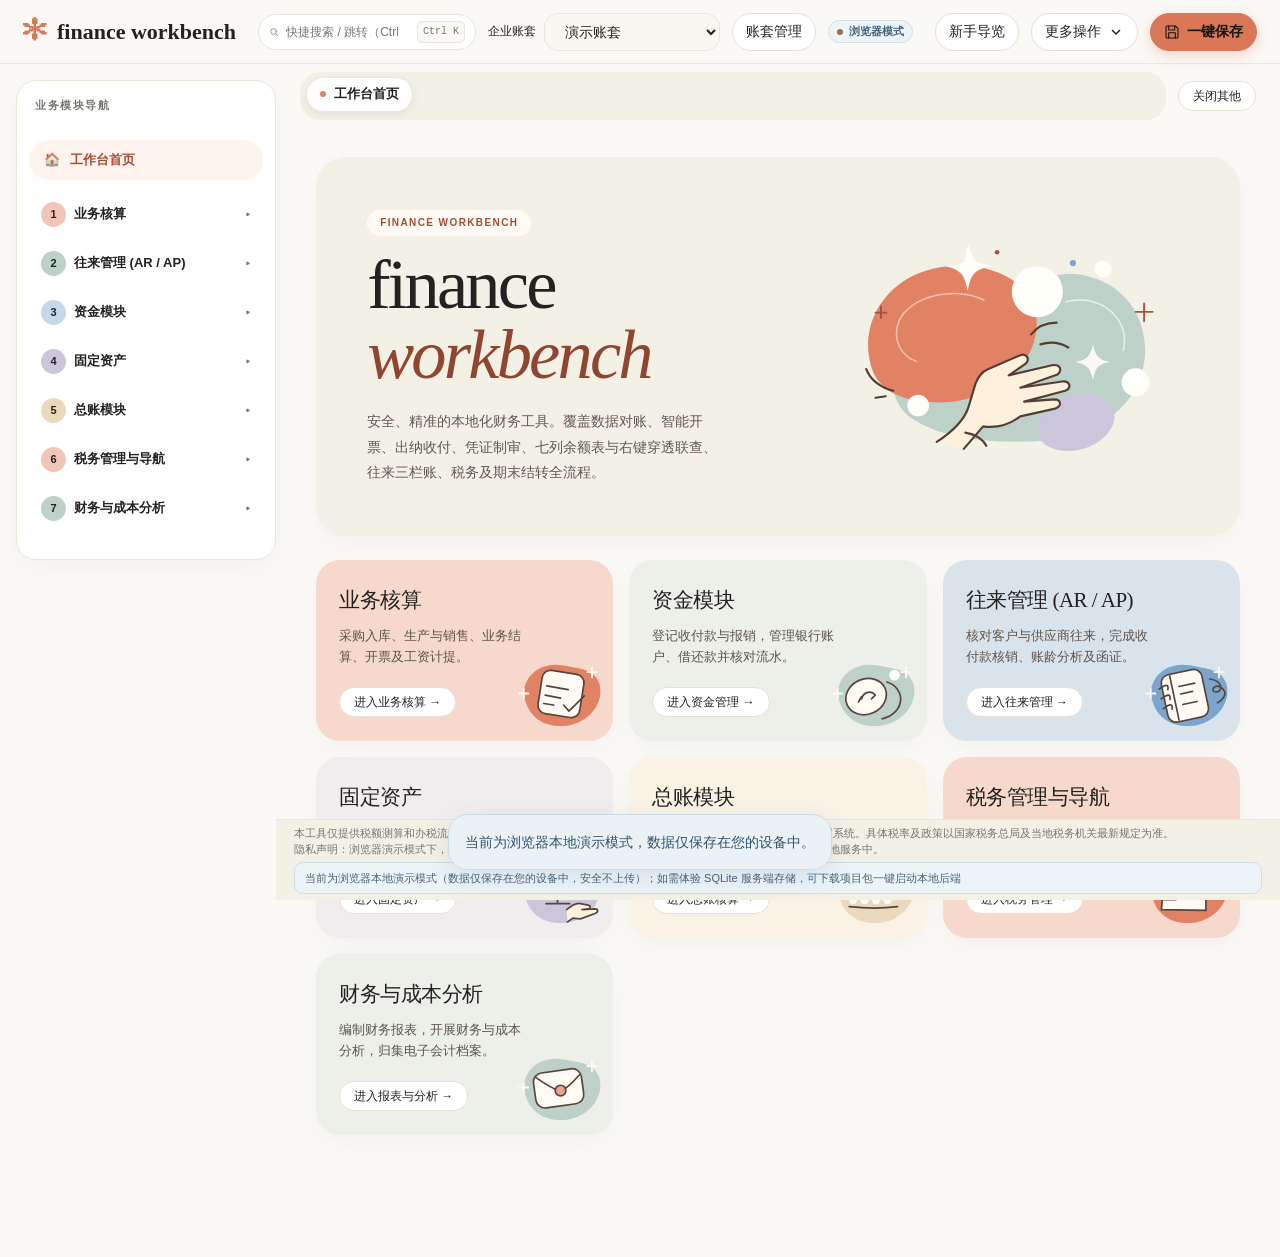
==== commit 342de661: "Update index.html" ====
--- a/index.html
+++ b/index.html
@@ -1624,7 +1624,7 @@
 .fw-file-control { display:inline-flex; gap:10px; align-items:center; flex-wrap:nowrap; min-width:0; max-width:100%; vertical-align:middle; }
 .fw-file-button { flex:none; border:1px solid var(--border); border-radius:999px; background:var(--card); color:var(--text-main); padding:9px 18px; cursor:pointer; font:inherit; font-size:14px; }
 .fw-file-button:hover { border-color:var(--primary); background:var(--input-bg); }
-.fw-file-button:focus-visible,.module-entry-card .btn:focus-visible { outline:2px solid var(--primary); outline-offset:3px; }
+.fw-file-button:focus-visible { outline:2px solid var(--primary); outline-offset:3px; }
 .fw-file-button:disabled { opacity:.55; cursor:not-allowed; }
 .fw-file-name { min-width:0; flex:0 1 auto; overflow-wrap:anywhere; color:#64564d; font-size:13px; line-height:1.5; text-align:left; }
 .drop-zone .fw-file-control { width:min(100%,360px); justify-content:center; }
@@ -1632,22 +1632,8 @@
 .recon-table-scroll { overflow-x:auto; max-width:100%; }
 input[type=file]::file-selector-button { border-radius:999px; border:1px solid var(--border); background:var(--card); color:var(--text-main); padding:10px 18px; font:inherit; }
 .tree-subgroup-title { padding:16px 16px 6px; color:#64564d; font-size:12px; font-weight:650; }
-.module-entry-section { margin-bottom:28px; }
-.module-entry-section>h2 { margin:0 0 14px; font-size:18px; }
-.module-entry-grid { display:grid; grid-template-columns:repeat(auto-fit,minmax(min(100%,270px),1fr)); gap:16px; }
-.module-entry-card { display:flex; flex-direction:column; align-items:start; min-width:0; padding:20px; border:1px solid var(--border); border-radius:14px; background:var(--card); }
-.module-entry-card h3 { margin:0 0 8px; font-size:17px; }
-.module-entry-card p { margin:0 0 18px; line-height:1.7; color:#64564d; }
-.module-entry-card .btn { margin-top:auto; }
 #module-accounting[data-accounting-area=posting] .acc-tab:not([data-tab=pending]),
 #module-accounting[data-accounting-area=analysis] .acc-tab[data-tab=pending] { display:none; }
-#acc-report-content .acc-table { table-layout:auto; }
-#acc-report-content .acc-table :is(th,td) { padding:10px 12px; }
-#acc-report-content .acc-table :is(th,td):first-child { width:65%; text-align:left; }
-#acc-report-content .acc-table :is(th,td):last-child { text-align:right; font-variant-numeric:tabular-nums; white-space:nowrap; }
-#acc-report-content .report-account-link { display:inline-flex; flex-wrap:wrap; gap:8px; align-items:baseline; min-height:32px; padding:4px 0; border:0; border-radius:0; background:transparent; box-shadow:none; text-align:left; color:var(--text-main); font:inherit; cursor:pointer; }
-.report-account-code { font-variant-numeric:tabular-nums; color:#64564d; }
-#acc-report-content .report-account-link:hover { color:var(--primary); text-decoration:underline; text-underline-offset:3px; }
 #module-standard-bs .standard-table :is(td,th) { padding:10px 12px; }
 #module-standard-bs .standard-table :is(td,th):is(:nth-child(2),:nth-child(3),:nth-child(5),:nth-child(6)) { text-align:right; font-variant-numeric:tabular-nums; }
 #module-ops-count .toolbar { display:grid; grid-template-columns:repeat(auto-fit,minmax(min(100%,210px),1fr)); align-items:end; gap:10px; }
@@ -1665,12 +1651,12 @@
 }
 @media(max-width:640px) {
   :root { --fw-control-height:44px; }
-  .recon-parameters,.recon-parameters>.form-grid,.module-entry-grid { grid-template-columns:1fr; }
+  .recon-parameters,.recon-parameters>.form-grid { grid-template-columns:1fr; }
   .module :is(.form-grid,.cash-form-grid,.financing-form),#module-ops-count .toolbar { grid-template-columns:1fr; }
   .module .toolbar>* { max-width:100%; }
   #module-recon .upload-container { gap:16px; }
 }
-@media print { .fw-file-control,.module-entry { display:none!important; } }
+@media print { .fw-file-control { display:none!important; } }
 
 </style>
 </head>
@@ -1777,7 +1763,7 @@
     </div>
 
     <div class="home-cards">
-      <div class="home-card" data-open-tab="group-biz">
+      <div class="home-card" data-open-group="biz">
         <div class="home-card-content">
           <h3 class="serif-title">业务核算</h3>
           <p>采购入库、生产与销售、业务结算、开票及工资计提。</p>
@@ -1790,7 +1776,7 @@
         </svg>
       </div>
 
-      <div class="home-card" data-open-tab="group-fund">
+      <div class="home-card" data-open-group="fund">
         <div class="home-card-content">
           <h3 class="serif-title">资金模块</h3>
           <p>登记收付款与报销，管理银行账户、借还款并核对流水。</p>
@@ -1803,7 +1789,7 @@
         </svg>
       </div>
 
-      <div class="home-card" data-open-tab="group-ar">
+      <div class="home-card" data-open-group="ar">
         <div class="home-card-content">
           <h3 class="serif-title">往来管理 (AR / AP)</h3>
           <p>核对客户与供应商往来，完成收付款核销、账龄分析及函证。</p>
@@ -1816,7 +1802,7 @@
         </svg>
       </div>
 
-      <div class="home-card" data-open-tab="group-fa">
+      <div class="home-card" data-open-group="fa">
         <div class="home-card-content">
           <h3 class="serif-title">固定资产</h3>
           <p>登记资产卡片，进行月度折旧计提和资产盘点。</p>
@@ -1829,7 +1815,7 @@
         </svg>
       </div>
 
-      <div class="home-card" data-open-tab="group-gl">
+      <div class="home-card" data-open-group="gl">
         <div class="home-card-content">
           <h3 class="serif-title">总账模块</h3>
           <p>凭证制单、审核记账、账簿核对，完成期末结转与结账。</p>
@@ -1842,7 +1828,7 @@
         </svg>
       </div>
 
-      <div class="home-card" data-open-tab="group-tax">
+      <div class="home-card" data-open-group="tax">
         <div class="home-card-content">
           <h3 class="serif-title">税务管理与导航</h3>
           <p>归集进项发票，测算税费，查看申报流程、征期及历史记录。</p>
@@ -1855,7 +1841,7 @@
         </svg>
       </div>
 
-      <div class="home-card" data-open-tab="group-fin">
+      <div class="home-card" data-open-group="fin">
         <div class="home-card-content">
           <h3 class="serif-title">财务与成本分析</h3>
           <p>编制财务报表，开展财务与成本分析，归集电子会计档案。</p>
@@ -2600,7 +2586,6 @@
     <div class="acc-tab" data-tab="detail">明细账</div>
     <div class="acc-tab" data-tab="ledger">总账</div>
     <div class="acc-tab" data-tab="trial">试算平衡表</div>
-    <div class="acc-tab" data-tab="report">财务报表</div>
   </div>
 
   <div class="acc-tab-panel active" id="acc-panel-pending">
@@ -2675,20 +2660,7 @@
     <div id="acc-trial-check" style="margin-top:16px;"></div>
   </div>
 
-  <div class="acc-tab-panel" id="acc-panel-report">
-    <div class="acc-report-subtabs">
-      <div class="acc-report-subtab active" data-rtab="bs" onclick="switchReportTab('bs')">资产负债表</div>
-      <div class="acc-report-subtab" data-rtab="is" onclick="switchReportTab('is')">利润表</div>
-    </div>
-    <div id="acc-report-content" style="margin-top:20px;"></div>
-    <div style="margin-top:24px;">
-      <label style="font-size:12px; color:var(--text-muted); display:block; margin-bottom:6px;">编表说明</label>
-      <textarea id="acc-report-note" placeholder="填写本报表的编制说明..." style="min-height:80px; font-size:13px;"></textarea>
-      <div style="text-align:right; margin-top:8px;">
-        <button type="button" class="btn-mini" onclick="saveReportNote()">保存说明</button>
-      </div>
-    </div>
-  </div>
+
 </div>
 
 <!-- ================= 期末风险扫描与审计底稿 ================= -->
@@ -3204,6 +3176,12 @@
       <label>制表人 <input name="preparer" maxlength="40"></label>
       <label>审核人 <input name="reviewer" maxlength="40"></label>
     </div>
+    <details class="report-compilation-note">
+      <summary>编表说明</summary>
+      <label for="acc-report-note">本期编表说明</label>
+      <textarea id="acc-report-note" rows="3" placeholder="填写本报表的编制说明"></textarea>
+      <button type="button" class="btn" id="save-bs-note">保存说明</button>
+    </details>
     <p class="note-text report-storage" role="status"></p>
   </form>
   <div class="panel report-document">
@@ -3853,8 +3831,8 @@
     id: 'ar',
     num: '2',
     title: '往来管理 (AR / AP)',
-    landing: { key: 'ar-subledger', label: '往来管理 (AR / AP)', moduleId: 'module-ar-subledger' },
     children: [
+      { key: 'ar-subledger', label: '往来明细与核销', moduleId: 'module-ar-subledger' },
       { key: 'ar-contracts', label: '合同台账与履约结算', moduleId: 'module-contract-ledger' },
       { key: 'ar-balance', label: '单位往来余额表', moduleId: 'module-ar-balance' },
       { key: 'ar-baddebt', label: '往来坏账分析', moduleId: 'module-ops-aging' }
@@ -3940,49 +3918,13 @@
   {key:'fin-summary',label:'科目汇总表',moduleId:'module-accounting',accountingTab:'summary'},
   ...movedAnalysis.filter(item=>['gl-balance','gl-detail'].includes(item.key)),
   {key:'fin-ledger',label:'总账查询',moduleId:'module-accounting',accountingTab:'ledger'},
-  {key:'fin-trial',label:'试算平衡表',moduleId:'module-accounting',accountingTab:'trial'},
-  {key:'fin-report-check',label:'财务报表（账套内部核对）',moduleId:'module-accounting',accountingTab:'report'}
+  {key:'fin-trial',label:'试算平衡表',moduleId:'module-accounting',accountingTab:'trial'}
 );
 navFinance.children.push(...movedAnalysis.filter(item=>!['gl-balance','gl-detail'].includes(item.key)));
 navFinance.children.find(item=>item.key==='fin-analysis').label='财务健康度与成本分析';
 const navTax=NAV_TREE.find(group=>group.id==='tax');
 for(const item of navTax.children)item.section=['tax-wizard','tax-calendar'].includes(item.key)?'申报引导与日历':'税务计算与台账';
 navTax.children.sort((a,b)=>(a.section==='申报引导与日历')-(b.section==='申报引导与日历'));
-const NAV_DESCRIPTIONS={
-  'biz-inventory':'管理采购入库、库存流水和销售成本结转。','biz-settlement':'登记业务应收应付及对应收付款结算。','biz-production':'创建生产订单，办理领料与完工入库。','invoice':'管理销项发票、开票记录与附件。','biz-payroll':'导入工资明细，办理工资计提和发放。',
-  'ar-subledger':'按往来单位查询明细、对账和核销。','ar-contracts':'管理合同履约节点、订单及结算追踪。','ar-balance':'查看客户与供应商的往来余额。','ar-baddebt':'分析往来账龄与坏账风险。',
-  'fund-bank':'登记收款、付款、内部转账及出纳日记账。','fund-governance':'核对银行流水、合同链路与总账数据。','fund-loan':'导入银行与账面流水，匹配并逐笔处理差异。','fund-internal':'管理内部资金账户。','fund-loans':'登记借还款及还款明细。','fund-financing':'管理筹资合同、借款和还款计划。','fund-expense':'登记费用报销，核对预算执行。',
-  'fa-card':'登记资产卡片、保管人与使用信息。','fa-depr':'计算并生成月度折旧凭证。','fa-count':'发起盘点，记录实物数量和盘盈盘亏依据。',
-  'gl-voucher':'录入日常凭证，检查借贷平衡及附件。','gl-query':'查看待记账凭证，完成审核后的记账。','gl-review':'复核凭证并查看制单与审核记录。','fin-closing':'完成损益结转、关账检查和期末结账。',
-  'fin-summary':'汇总当前期间各科目的借贷发生额。','gl-balance':'查看科目期初、本期发生额和期末余额。','gl-detail':'按科目联查三栏明细账及原始凭证。','fin-ledger':'查询总账的期初、借贷发生额和期末余额。','fin-trial':'核对期初、本期和期末借贷平衡。','fin-report-check':'查看现有账套内部报表并联查科目明细。','gl-print':'按期间与账簿类型打印会计账簿。',
-  'tax-input-inv':'归集进项发票及相关税额。','tax-overview':'查看税务测算汇总和当前税务状态。','tax-calc':'使用现有七大税种计算器测算税费。','tax-burden':'测算税负率并查看行业预警。','tax-history':'查看历史测算记录、对比与税务设置。','tax-wizard':'按业务类型查看八大申报流程向导。','tax-calendar':'查看申报日期、征期和提醒。',
-  'fin-bs':'从当前账套生成标准资产负债表。','fin-pl':'查看本期及累计利润表。','fin-cf':'核对现金流量及期末现金余额。','fin-analysis':'查看财务指标、健康度与成本分析。','fin-budget':'编制预算，核对预算与实际执行。','fin-archive':'归集并查询电子会计档案。','gl-risk-audit':'执行期末风险扫描并保留核查底稿。','gl-remediation':'跟踪整改任务、依据和复核结果。'
-};
-for(const group of NAV_TREE){
-  if(group.landing)group.children.unshift({...group.landing,label:'往来明细与核销'});
-  group.landing={key:'group-'+group.id,label:group.title,moduleId:'module-entry-'+group.id};
-  const root=document.createElement('section');root.id=group.landing.moduleId;root.className='module module-entry';
-  const header=document.createElement('div');header.className='module-header';
-  const title=document.createElement('h1');title.className='serif-title';title.textContent=group.title;header.append(title);root.append(header);
-  const intro=document.createElement('p');intro.textContent='请选择要使用的子功能。';intro.className='note-text';root.append(intro);
-  const sections=[...new Set(group.children.map(item=>item.section||''))];
-  for(const section of sections){
-    const block=document.createElement('section');block.className='module-entry-section';
-    if(section){const heading=document.createElement('h2');heading.textContent=section;block.append(heading);}
-    const grid=document.createElement('div');grid.className='module-entry-grid';block.append(grid);
-    for(const item of group.children.filter(child=>(child.section||'')===section)){
-      const card=document.createElement('article');card.className='module-entry-card';
-      const name=document.createElement('h3');name.textContent=item.label;
-      const description=document.createElement('p');description.textContent=NAV_DESCRIPTIONS[item.key]||'打开'+item.label+'，查看与处理当前账套数据。';
-      const enter=document.createElement('button');enter.type='button';enter.className='btn';enter.textContent='进入'+item.label;enter.dataset.entryKey=item.key;
-      enter.addEventListener('click',()=>openWorkspaceTab(item.key));card.append(name,description,enter);grid.append(card);
-    }
-    root.append(block);
-  }
-  document.querySelector('.workspace-content').append(root);
-}
-
-
 const EXTRA_TABS = {
   'tax-workpapers': {key:'tax-workpapers',label:'原税务底稿和申报归档',moduleId:'module-tax',groupTitle:'税务管理与导航'},
   'home': { key: 'home', label: '工作台首页', moduleId: 'module-home', pinned: true },
@@ -3992,7 +3934,7 @@
 function findNavMeta(key) {
   if (EXTRA_TABS[key]) return EXTRA_TABS[key];
   for (const g of NAV_TREE) {
-    const item = g.landing?.key === key ? g.landing : g.children.find(c => c.key === key);
+    const item = g.children.find(c => c.key === key);
     if (item) return { ...item, groupId: g.id, groupTitle: g.title };
   }
   return null;
@@ -4024,27 +3966,24 @@
 function renderSidebarTree() {
   const container = document.getElementById('sidebar-tree');
   container.replaceChildren();
-  NAV_TREE.forEach((group, idx) => {
+  NAV_TREE.forEach(group => {
     const groupEl = document.createElement('div');
-    groupEl.className = 'tree-group' + (idx === 0 ? ' open' : '');
+    groupEl.className = 'tree-group';
     groupEl.dataset.groupId = group.id;
 
     const btn = document.createElement('button');
     btn.type = 'button';
     btn.className = 'tree-group-btn';
     btn.innerHTML = `<span class="tree-group-label"><span class="tree-group-num">${group.num}</span><span>${escapeHtml(group.title)}</span></span><span class="tree-chevron">▸</span>`;
-    if(group.landing)btn.dataset.tabKey=group.landing.key;
     btn.addEventListener('click', () => {
-      openWorkspaceTab(group.landing.key);
-      setSidebarGroup(group.id,btn);
-      closeMobileSidebar();
+      setSidebarGroup(groupEl.classList.contains('open') ? null : group.id, btn);
     });
 
     const childrenEl = document.createElement('div');
     childrenEl.className = 'tree-children';
     childrenEl.id = 'nav-children-' + group.id;
     btn.setAttribute('aria-controls', childrenEl.id);
-    btn.setAttribute('aria-expanded', String(idx === 0));
+    btn.setAttribute('aria-expanded', 'false');
     let lastSection='';
     group.children.forEach(item => {
       if(item.section&&item.section!==lastSection){
@@ -4095,6 +4034,7 @@
 }
 
 function openWorkspaceTab(key) {
+  if (typeof key==='string' && key.startsWith('group-')) return revealSidebarGroup(key.slice(6));
   const legacyCost=key==='fin-cost';if(legacyCost)key='fin-analysis';
   if(key==='ar-ledger'){key='ar-subledger'; if(window.fwSetARTab)fwSetARTab(2);}
   else if(key==='ar-subledger'&&window.fwSetARTab)fwSetARTab(0);
@@ -4137,7 +4077,7 @@
   renderWorkspaceTabs();
 
   document.getElementById('nav-home-btn').classList.toggle('active', key === 'home');
-  document.querySelectorAll('.tree-item-btn, .tree-group-btn[data-tab-key]').forEach(btn => {
+  document.querySelectorAll('.tree-item-btn').forEach(btn => {
     btn.classList.toggle('active', btn.dataset.tabKey === key);
   });
   if (meta.groupId) setSidebarGroup(meta.groupId);
@@ -4186,10 +4126,22 @@
   if (targetId.startsWith('module-standard-') && window.refreshStandardReport) refreshStandardReport(targetId.slice('module-standard-'.length));
 }
 
-function closeMobileSidebar() {
-  document.getElementById('app-sidebar').classList.remove('open');
-  document.getElementById('sidebar-backdrop').classList.remove('open');
-  document.getElementById('sidebar-toggle')?.setAttribute('aria-expanded','false');
+function setMobileSidebar(open) {
+  byId('app-sidebar').classList.toggle('open',open);
+  byId('sidebar-backdrop').classList.toggle('open',open);
+  byId('sidebar-toggle')?.setAttribute('aria-expanded',String(open));
+}
+
+function closeMobileSidebar() { setMobileSidebar(false); }
+
+function revealSidebarGroup(groupId) {
+  const group = NAV_TREE.find(item => item.id === groupId);
+  if (!group) return;
+  const button = byId('sidebar-tree').querySelector('[data-group-id="'+group.id+'"] > .tree-group-btn');
+  if (!button) return;
+  if (byId('sidebar-toggle').getClientRects().length) setMobileSidebar(true);
+  setSidebarGroup(group.id,button);
+  button.focus();
 }
 
 const animation = window.gsap || {
@@ -5671,7 +5623,7 @@
 
 function initCommandSearch(){
  const input=byId('fw-command-input'),results=byId('fw-command-results');let hits=[],active=-1,revision=0;
- const moduleEntries=()=>NAV_TREE.flatMap(group=>[...(group.landing?[{...group.landing,groupTitle:group.title}]:[]),...group.children.map(item=>({...item,groupTitle:group.title}))]);
+ const moduleEntries=()=>NAV_TREE.flatMap(group=>[{key:'group-'+group.id,label:group.title,groupTitle:group.title},...group.children.map(item=>({...item,groupTitle:group.title}))]);
  function close(){results.hidden=true;input.setAttribute('aria-expanded','false');input.removeAttribute('aria-activedescendant');active=-1;}
  function choose(hit){close();input.value='';if(hit.kind==='module'){openWorkspaceTab(hit.key);return;}
   if(hit.kind==='voucher'){openWorkspaceTab('gl-voucher');void comPreview(comJsonAttachment('记账凭证.json',hit.record),'记账凭证');return;}
@@ -5721,9 +5673,7 @@
   document.getElementById('placeholder-back-home').addEventListener('click', () => activateWorkspaceTab('home'));
   document.getElementById('sidebar-toggle').setAttribute('aria-expanded','false');
   document.getElementById('sidebar-toggle').addEventListener('click', () => {
-    const sidebar=document.getElementById('app-sidebar'),open=!sidebar.classList.contains('open');
-    sidebar.classList.toggle('open',open);document.getElementById('sidebar-backdrop').classList.toggle('open',open);
-    document.getElementById('sidebar-toggle').setAttribute('aria-expanded',String(open));
+    setMobileSidebar(!byId('app-sidebar').classList.contains('open'));
   });
   document.addEventListener('keydown',event=>{if(event.key==='Escape')closeMobileSidebar();});
   document.getElementById('sidebar-backdrop').addEventListener('click', closeMobileSidebar);
@@ -5734,8 +5684,8 @@
     }
     renderWorkspaceTabs();
   });
-  document.querySelectorAll('.home-card[data-open-tab]').forEach(card => {
-    card.addEventListener('click', () => openWorkspaceTab(card.dataset.openTab));
+  document.querySelectorAll('.home-card[data-open-group]').forEach(card => {
+    card.addEventListener('click', () => revealSidebarGroup(card.dataset.openGroup));
   });
 
   if (window.ResizeObserver) {
@@ -7202,7 +7152,7 @@
   await saveRecords(STORE_VOUCHER, records.map(v => ({...v,status:to})));
 }
 
-let bookReport = 'bs', currentBook = [];
+let currentBook = [];
 function bookRows(records, period, opening = {}) {
   return VOUCHER_ACCOUNTS.map(account => {
     const entries = records.filter(v => v.period === period && v.status === 'POSTED')
@@ -7238,32 +7188,8 @@
     if (e.source) row.cells[1].title = '来源：'+e.source;
   }
 }
-function renderBookReport() {
-  const node = byId('acc-report-content'); node.replaceChildren();
-  const table = document.createElement('table'); table.className='acc-table'; node.append(table);
-  const body = table.createTBody();
-  const rows = bookReport === 'bs'
-    ? currentBook.filter(r => /^(1|2|4|5|6901)/.test(r.code)).map(r => [r,r.end])
-    : currentBook.filter(r => isProfitAccount(r.code)).map(r => [r,r.entries.filter(e => e.biz !== '期末结转').reduce((sum,e) => sum+Math.round(e.credit*100)-Math.round(e.debit*100),0)]);
-  const total = prefix => rows.filter(([r]) => prefix.test(r.code)).reduce((sum,[,amt]) => sum+amt,0);
-  tableRow(body,['科目','账套内部核对金额']);
-  if (bookReport === 'bs') {
-    const profit = currentBook.filter(r => isProfitAccount(r.code)).reduce((sum,r) => sum-r.end,0);
-    tableRow(body,['资产合计',fromCents(total(/^[15]/))]);
-    tableRow(body,['负债合计',fromCents(-total(/^2/))]);
-    tableRow(body,['权益及未结转损益合计',fromCents(-total(/^(4|6901)/) + profit)]);
-  } else tableRow(body,['本期损益合计',fromCents(total(/^6/))]);
-  for (const [r,amt] of rows) {
-    const row = tableRow(body,['',fromCents(bookReport === 'bs' && !/^[15]/.test(r.code) ? -amt : amt)]);
-    const accountLink=action('', () => {
-      byId('acc-detail-account').value = r.code; renderBookDetail();
-      document.querySelector('#acc-tabs [data-tab="detail"]').click();
-    },'report-account-link');
-    accountLink.append(txNode('span',r.code,'report-account-code'),txNode('span',r.name,'report-account-name'));row.firstChild.append(accountLink);
-  }
-}
 async function renderBooks(records, period) {
-  const book=await financialBook(period), note=await work('report-note:'+period);
+  const book=await financialBook(period);
   if (byId('acc-period-select').value !== period) return;
   currentBook = book.rows;
   for (const id of ['summary-body','ledger-body','trial-body','summary-foot','trial-foot']) byId('acc-'+id).replaceChildren();
@@ -7278,18 +7204,12 @@
   tableRow(byId('acc-trial-foot'),['合计','',...sums.map(fromCents)]);
   byId('acc-trial-check').textContent = [0,2,4].every(i => sums[i] === sums[i+1]) ? '期初、本期、期末借贷合计相等' : '试算不平，请复核';
   byId('acc-period-summary').textContent = '已记账 '+records.filter(v => v.period===period && v.status==='POSTED').length+' 张';
-  byId('acc-report-note').value = note?.note || '';
-  renderBookDetail(); renderBookReport();
+  renderBookDetail();
 }
 function wireBookEditors(period, refresh) {
   const accounts = byId('acc-detail-account');
   accounts.replaceChildren(...VOUCHER_ACCOUNTS.map(a => new Option(a.code+' '+a.name,a.code)));
   accounts.addEventListener('change',renderBookDetail);
-  window.switchReportTab = type => {
-    bookReport = type;
-    document.querySelectorAll('#module-accounting .acc-report-subtab').forEach(tab => tab.classList.toggle('active',tab.dataset.rtab === type));
-    renderBookReport();
-  };
   window.toggleOpeningEditor = () => {
     const box = byId('acc-opening-editor'), body = byId('acc-opening-body');
     if (box.style.display !== 'none') { box.style.display = 'none'; return; }
@@ -7327,9 +7247,7 @@
     }
     faNotify();await refresh(); byId('acc-opening-editor').style.display='none'; showToast('期初余额已保存');
   });
-  window.saveReportNote = () => runAction(async () => {
-    const p = period(); await saveToStore(STORE_WORK,{id:'report-note:'+p,period:p,note:val('acc-report-note')}); showToast('编制说明已保存');
-  });
+
 }
 
 /* ================= 5.7 融合核心：七列科目余额表 + 右键穿透 + 单位往来三栏账 ================= */
@@ -9764,6 +9682,15 @@
     const company=form.elements.company, preparer=form.elements.preparer, reviewer=form.elements.reviewer;
     const check=root.querySelector('.report-check'), table=root.querySelector('table');
     const note=form.elements.note;
+    const compilationNote=form.querySelector('#acc-report-note');
+    const saveNote=form.querySelector('#save-bs-note');
+    let notePeriod='';
+    if (saveNote) saveNote.onclick=()=>runAction(async()=>{
+      const month=period.value;
+      if (!month || notePeriod!==month) return;
+      await saveToStore(STORE_WORK,{id:'report-note:'+month,period:month,note:compilationNote.value.trim()});
+      showToast('编制说明已保存');
+    },saveNote);
     const editor=root.querySelector('.report-adjustments');
     const adjustmentInputs={};
     if (editor) for (const [code,label] of cashItems) {
@@ -9799,8 +9726,16 @@
     async function refresh() {
       const token=++revision, month=period.value;
       if (!month) throw Error('请选择会计期间');
-      const book=await financialBook(month);
+      const loadNote=compilationNote && notePeriod!==month;
+      if (loadNote) { compilationNote.disabled=true; saveNote.disabled=true; }
+      const [book,savedNote]=await Promise.all([financialBook(month),loadNote?work('report-note:'+month):null]);
       if (token!==revision||period.value!==month) return;
+      if (loadNote) {
+        compilationNote.value=savedNote?.note||'';
+        notePeriod=month;
+        compilationNote.disabled=false;
+        saveNote.disabled=false;
+      }
       const adjusted=financialSession.get(adjustmentKey())||financialRead(adjustmentKey(),{});
       const report=key==='bs'?balanceStatement(book):key==='pl'?profitStatement(book,month):cashStatement(book,month,adjusted.amounts||{});
       updateHeading();
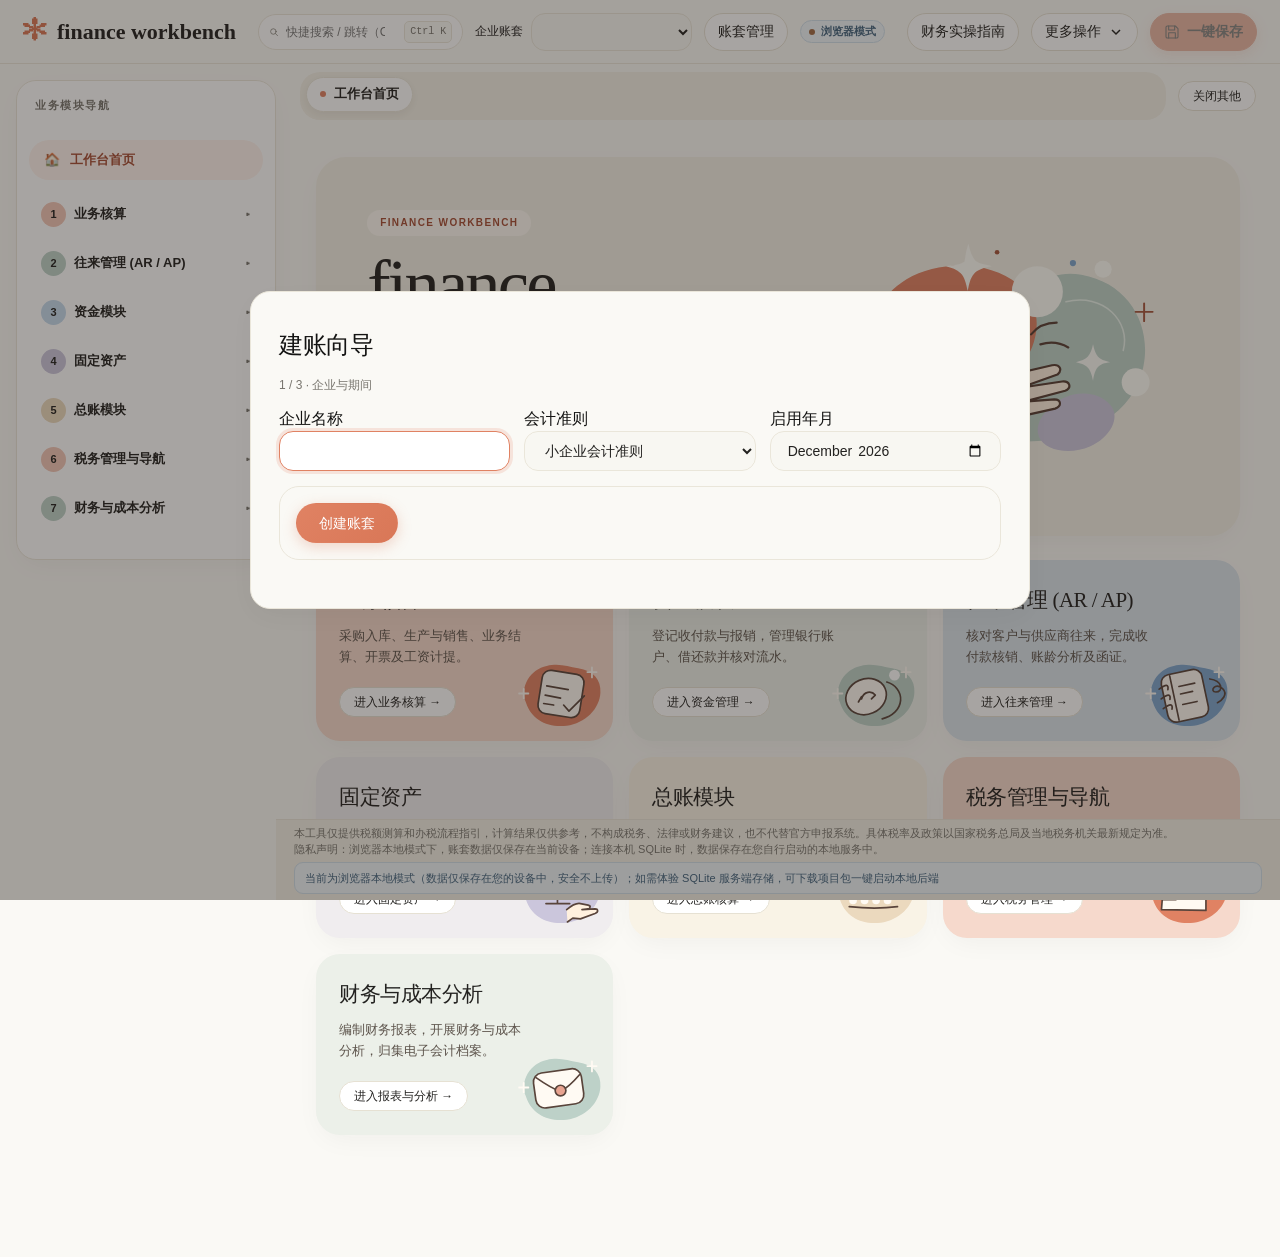
==== commit d33c8860: "Add files via upload" ====
--- a/index.html
+++ b/index.html
@@ -1,15548 +1,15221 @@
-<!DOCTYPE html>
-<html lang="zh-CN">
-<head>
-<meta charset="UTF-8">
-<meta name="viewport" content="width=device-width, initial-scale=1.0">
-<title>finance workbench · 全流程财务与穿透联查工作台</title>
-<script>
-/* 本地 XLSX 兼容层：支持常见 .xlsx 工作簿读取及单工作表导出，不依赖 CDN。旧版二进制 .xls 请另存为 .xlsx 或 CSV。 */
-(function(){
- 'use strict';
- const enc=new TextEncoder(),dec=new TextDecoder('utf-8');
- const crcTable=(()=>{const t=new Uint32Array(256);for(let n=0;n<256;n++){let c=n;for(let k=0;k<8;k++)c=(c&1)?(0xedb88320^(c>>>1)):(c>>>1);t[n]=c>>>0;}return t;})();
- function crc32(bytes){let c=0xffffffff;for(const b of bytes)c=crcTable[(c^b)&255]^(c>>>8);return (c^0xffffffff)>>>0;}
- function u16(v){return [v&255,(v>>>8)&255];}
- function u32(v){return [v&255,(v>>>8)&255,(v>>>16)&255,(v>>>24)&255];}
- function join(parts){let n=0;for(const p of parts)n+=p.length;const out=new Uint8Array(n);let o=0;for(const p of parts){out.set(p,o);o+=p.length;}return out;}
- function xmlEscape(v){return String(v??'').replace(/&/g,'&amp;').replace(/</g,'&lt;').replace(/>/g,'&gt;').replace(/"/g,'&quot;').replace(/'/g,'&apos;');}
- function colName(n){let s='';for(n++;n;n=Math.floor((n-1)/26))s=String.fromCharCode(65+(n-1)%26)+s;return s;}
- function colIndex(s){let n=0;for(const c of s)n=n*26+c.charCodeAt(0)-64;return n-1;}
- function makeZip(entries){
-  const locals=[],centrals=[];let offset=0;
-  for(const entry of entries){
-   const name=enc.encode(entry.name),data=typeof entry.data==='string'?enc.encode(entry.data):entry.data;
-   const crc=crc32(data),local=join([new Uint8Array([0x50,0x4b,0x03,0x04]),new Uint8Array(u16(20)),new Uint8Array(u16(0x0800)),new Uint8Array(u16(0)),new Uint8Array(u16(0)),new Uint8Array(u16(0x21)),new Uint8Array(u32(crc)),new Uint8Array(u32(data.length)),new Uint8Array(u32(data.length)),new Uint8Array(u16(name.length)),new Uint8Array(u16(0)),name,data]);
-   locals.push(local);
-   const central=join([new Uint8Array([0x50,0x4b,0x01,0x02]),new Uint8Array(u16(20)),new Uint8Array(u16(20)),new Uint8Array(u16(0x0800)),new Uint8Array(u16(0)),new Uint8Array(u16(0)),new Uint8Array(u16(0x21)),new Uint8Array(u32(crc)),new Uint8Array(u32(data.length)),new Uint8Array(u32(data.length)),new Uint8Array(u16(name.length)),new Uint8Array(u16(0)),new Uint8Array(u16(0)),new Uint8Array(u16(0)),new Uint8Array(u16(0)),new Uint8Array(u32(0)),new Uint8Array(u32(offset)),name]);
-   centrals.push(central);offset+=local.length;
-  }
-  const cd=join(centrals),body=join(locals),end=join([new Uint8Array([0x50,0x4b,0x05,0x06]),new Uint8Array(u16(0)),new Uint8Array(u16(0)),new Uint8Array(u16(entries.length)),new Uint8Array(u16(entries.length)),new Uint8Array(u32(cd.length)),new Uint8Array(u32(body.length)),new Uint8Array(u16(0))]);
-  return join([body,cd,end]);
- }
- function rowsFromSheet(sheet){return Array.isArray(sheet?.__aoa)?sheet.__aoa:Array.isArray(sheet)?sheet:[];}
- function sheetXml(rows){
-  const body=rows.map((row,ri)=>'<row r="'+(ri+1)+'">'+row.map((v,ci)=>{
-   if(v===null||v===undefined||v==='')return '';
-   const ref=colName(ci)+(ri+1);
-   if(typeof v==='number'&&Number.isFinite(v))return '<c r="'+ref+'"><v>'+String(v)+'</v></c>';
-   if(typeof v==='boolean')return '<c r="'+ref+'" t="b"><v>'+(v?'1':'0')+'</v></c>';
-   return '<c r="'+ref+'" t="inlineStr"><is><t xml:space="preserve">'+xmlEscape(v)+'</t></is></c>';
-  }).join('')+'</row>').join('');
-  return '<?xml version="1.0" encoding="UTF-8" standalone="yes"?><worksheet xmlns="http://schemas.openxmlformats.org/spreadsheetml/2006/main" xmlns:r="http://schemas.openxmlformats.org/officeDocument/2006/relationships"><sheetData>'+body+'</sheetData></worksheet>';
- }
- function writeFile(book,name){
-  const sheetName=(book.SheetNames?.[0]||'数据').replace(/[\/*?:\[\]]/g,'').slice(0,31)||'数据';
-  const rows=rowsFromSheet(book.Sheets?.[sheetName]||book.Sheets?.[book.SheetNames?.[0]]);
-  const entries=[
-   {name:'[Content_Types].xml',data:'<?xml version="1.0" encoding="UTF-8"?><Types xmlns="http://schemas.openxmlformats.org/package/2006/content-types"><Default Extension="rels" ContentType="application/vnd.openxmlformats-package.relationships+xml"/><Default Extension="xml" ContentType="application/xml"/><Override PartName="/xl/workbook.xml" ContentType="application/vnd.openxmlformats-officedocument.spreadsheetml.sheet.main+xml"/><Override PartName="/xl/worksheets/sheet1.xml" ContentType="application/vnd.openxmlformats-officedocument.spreadsheetml.worksheet+xml"/></Types>'},
-   {name:'_rels/.rels',data:'<?xml version="1.0" encoding="UTF-8"?><Relationships xmlns="http://schemas.openxmlformats.org/package/2006/relationships"><Relationship Id="rId1" Type="http://schemas.openxmlformats.org/officeDocument/2006/relationships/officeDocument" Target="xl/workbook.xml"/></Relationships>'},
-   {name:'xl/workbook.xml',data:'<?xml version="1.0" encoding="UTF-8"?><workbook xmlns="http://schemas.openxmlformats.org/spreadsheetml/2006/main" xmlns:r="http://schemas.openxmlformats.org/officeDocument/2006/relationships"><sheets><sheet name="'+xmlEscape(sheetName)+'" sheetId="1" r:id="rId1"/></sheets></workbook>'},
-   {name:'xl/_rels/workbook.xml.rels',data:'<?xml version="1.0" encoding="UTF-8"?><Relationships xmlns="http://schemas.openxmlformats.org/package/2006/relationships"><Relationship Id="rId1" Type="http://schemas.openxmlformats.org/officeDocument/2006/relationships/worksheet" Target="worksheets/sheet1.xml"/></Relationships>'},
-   {name:'xl/worksheets/sheet1.xml',data:sheetXml(rows)}
-  ];
-  const blob=new Blob([makeZip(entries)],{type:'application/vnd.openxmlformats-officedocument.spreadsheetml.sheet'}),url=URL.createObjectURL(blob),a=document.createElement('a');
-  a.href=url;a.download=/\.xlsx$/i.test(name)?name:name+'.xlsx';a.click();setTimeout(()=>URL.revokeObjectURL(url),1500);
- }
- async function unzip(buffer){
-  const bytes=buffer instanceof Uint8Array?buffer:new Uint8Array(buffer),view=new DataView(bytes.buffer,bytes.byteOffset,bytes.byteLength);
-  let eocd=-1;for(let i=bytes.length-22;i>=Math.max(0,bytes.length-65557);i--){if(view.getUint32(i,true)===0x06054b50){eocd=i;break;}}
-  if(eocd<0)throw Error('不是有效的 XLSX/ZIP 文件');
-  const count=view.getUint16(eocd+10,true),cdOffset=view.getUint32(eocd+16,true),files=new Map();let pos=cdOffset;
-  for(let i=0;i<count;i++){
-   if(view.getUint32(pos,true)!==0x02014b50)throw Error('XLSX 中央目录损坏');
-   const method=view.getUint16(pos+10,true),size=view.getUint32(pos+20,true),nameLen=view.getUint16(pos+28,true),extraLen=view.getUint16(pos+30,true),commentLen=view.getUint16(pos+32,true),localOffset=view.getUint32(pos+42,true);
-   const name=dec.decode(bytes.slice(pos+46,pos+46+nameLen));pos+=46+nameLen+extraLen+commentLen;
-   if(name.endsWith('/'))continue;
-   if(view.getUint32(localOffset,true)!==0x04034b50)throw Error('XLSX 文件头损坏');
-   const localName=view.getUint16(localOffset+26,true),localExtra=view.getUint16(localOffset+28,true),start=localOffset+30+localName+localExtra,compressed=bytes.slice(start,start+size);
-   let data;
-   if(method===0)data=compressed;
-   else if(method===8){
-    if(typeof DecompressionStream==='undefined')throw Error('当前浏览器不支持 XLSX 压缩格式，请改用 CSV');
-    const stream=new Blob([compressed]).stream().pipeThrough(new DecompressionStream('deflate-raw'));
-    data=new Uint8Array(await new Response(stream).arrayBuffer());
-   } else throw Error('暂不支持该 XLSX 压缩方式');
-   files.set(name,data);
-  }
-  return files;
- }
- function parseXml(bytes,path){const raw=bytes&&dec.decode(bytes);if(!raw)throw Error('XLSX 缺少 '+path);const doc=new DOMParser().parseFromString(raw,'application/xml');if(doc.getElementsByTagName('parsererror').length)throw Error('XLSX XML 结构无效：'+path);return doc;}
- function normalizeTarget(target){let path=target.startsWith('/')?target.slice(1):'xl/'+target;const out=[];for(const p of path.split('/')){if(p==='..')out.pop();else if(p!=='.'&&p)out.push(p);}return out.join('/');}
- function dateSerial(serial){const d=new Date(Date.UTC(1899,11,30)+Math.round(Number(serial)*86400000));return d.getUTCFullYear()+'-'+String(d.getUTCMonth()+1).padStart(2,'0')+'-'+String(d.getUTCDate()).padStart(2,'0');}
- function isDateFormat(id,custom){if([14,15,16,17,18,19,20,21,22,45,46,47].includes(id))return true;return /[ymd]/i.test(String(custom||'').replace(/"[^"]*"|\./g,''));}
- async function read(data){
-  const files=await unzip(data),wb=parseXml(files.get('xl/workbook.xml'),'xl/workbook.xml'),rels=parseXml(files.get('xl/_rels/workbook.xml.rels'),'workbook relationships');
-  const relation=new Map([...rels.getElementsByTagName('Relationship')].map(r=>[r.getAttribute('Id'),r.getAttribute('Target')]));
-  const shared=[];if(files.has('xl/sharedStrings.xml')){const ss=parseXml(files.get('xl/sharedStrings.xml'),'sharedStrings.xml');for(const si of ss.getElementsByTagName('si'))shared.push([...si.getElementsByTagName('t')].map(t=>t.textContent||'').join(''));}
-  const customFormats=new Map(),styleFormats=[];
-  if(files.has('xl/styles.xml')){const st=parseXml(files.get('xl/styles.xml'),'styles.xml');for(const n of st.getElementsByTagName('numFmt'))customFormats.set(Number(n.getAttribute('numFmtId')),n.getAttribute('formatCode'));const xfs=st.getElementsByTagName('cellXfs')[0];if(xfs)for(const xf of xfs.children)styleFormats.push(Number(xf.getAttribute('numFmtId')||0));}
-  const names=[],sheets={};
-  for(const sh of wb.getElementsByTagName('sheet')){
-   const name=sh.getAttribute('name')||('Sheet'+(names.length+1)),rid=sh.getAttribute('r:id')||sh.getAttributeNS('http://schemas.openxmlformats.org/officeDocument/2006/relationships','id'),target=relation.get(rid);
-   if(!target)continue;
-   const path=normalizeTarget(target),doc=parseXml(files.get(path),path),grid=[];
-   for(const rowNode of doc.getElementsByTagName('row')){
-    const rowIndex=Math.max(0,Number(rowNode.getAttribute('r')||grid.length+1)-1);grid[rowIndex]=grid[rowIndex]||[];
-    for(const cell of rowNode.getElementsByTagName('c')){
-     const ref=cell.getAttribute('r')||'A'+(rowIndex+1),col=colIndex((ref.match(/^[A-Z]+/i)||['A'])[0].toUpperCase()),type=cell.getAttribute('t')||'n',style=Number(cell.getAttribute('s')||0);
-     let value='';
-     if(type==='inlineStr')value=[...cell.getElementsByTagName('t')].map(t=>t.textContent||'').join('');
-     else {const v=cell.getElementsByTagName('v')[0];const raw=v?.textContent??'';
-      if(type==='s')value=shared[Number(raw)]??'';
-      else if(type==='b')value=raw==='1';
-      else if(type==='str'||type==='e')value=raw;
-      else if(raw!==''&&isDateFormat(styleFormats[style]||0,customFormats.get(styleFormats[style]||0)))value=dateSerial(raw);
-      else if(raw!==''){const n=Number(raw);value=Number.isFinite(n)?n:raw;}
-     }
-     grid[rowIndex][col]=value;
-    }
-   }
-   for(let i=0;i<grid.length;i++)if(!grid[i])grid[i]=[];
-   names.push(name);sheets[name]={__aoa:grid};
-  }
-  if(!names.length)throw Error('XLSX 中没有可读取的工作表');
-  return {SheetNames:names,Sheets:sheets};
- }
- function sheetToJson(sheet,opts={}){
-  const rows=rowsFromSheet(sheet).map(r=>r.map(v=>v===undefined?'':v));
-  if(opts.header===1)return rows.map(r=>r.map(v=>v===''?(opts.defval??''):(opts.raw===false?String(v):v)));
-  if(!rows.length)return [];
-  const headers=rows[0].map(v=>String(v??'')),out=[];
-  for(const row of rows.slice(1)){
-   if(!row.some(v=>v!==''&&v!==null&&v!==undefined))continue;
-   const obj={};headers.forEach((h,i)=>{if(!h)return;const v=row[i];obj[h]=v===undefined||v===''?(opts.defval??''):(opts.raw===false?String(v):v);});out.push(obj);
-  }
-  return out;
- }
- window.XLSX={
-  read,
-  writeFile,
-  SSF:{parse_date_code(n){const d=new Date(Date.UTC(1899,11,30)+Math.round(Number(n)*86400000));return {y:d.getUTCFullYear(),m:d.getUTCMonth()+1,d:d.getUTCDate()};}},
-  utils:{book_new(){return {SheetNames:[],Sheets:{}};},book_append_sheet(book,sheet,name){book.SheetNames.push(name);book.Sheets[name]=sheet;},aoa_to_sheet(rows){return {__aoa:rows.map(r=>[...r])};},json_to_sheet(rows){const headers=rows.length?Object.keys(rows[0]):[];return {__aoa:[headers,...rows.map(r=>headers.map(h=>r[h]??''))]};},sheet_to_json:sheetToJson}
- };
-})();
-</script>
-
-<style>
-/* ================= 核心设计系统 ================= */
-:root {
-  --bg: #FAF9F5; --surface: #F3F0E6; --card: #FFFFFF; --border: #EAE6DA;
-  --text-main: #232220; --text-muted: #78756E;
-  --radius: 20px; --radius-md: 14px; --radius-pill: 9999px;
-  --art-terracotta: #E08263; --art-sage: #BDD1C8; --art-slate: #7CA5CD;
-  --art-lilac: #CBC6DC; --art-apricot: #EBD9BE;
-  --primary: #D97757; --primary-hover: #C46545;
-  --accent-blue: #6B8CBA; --input-bg: #F8F7F2;
-  --font-serif: "Playfair Display", "Georgia", "Tiempos Headline", serif;
-  --font-sans: "Inter", -apple-system, BlinkMacSystemFont, "PingFang SC", "Microsoft YaHei", sans-serif;
-  --match: #5D9C7A; --match-bg: #F0FDF4;
-  --bank-only: #E0A25E; --bank-only-bg: #FFF7ED;
-  --company-only: #6B8CBA; --company-only-bg: #EFF6FF;
-  --diff: #D96262; --diff-bg: #FEF2F2;
-  --error: #A3A3A3; --error-bg: #F8FAFC;
-  --sidebar-width: 260px;
-  --sidebar-gutter: 16px;
-  --header-height: 64px;
-}
-
-* { box-sizing: border-box; margin: 0; padding: 0; }
-body {
-  font-family: var(--font-sans); background-color: var(--bg); color: var(--text-main);
-  line-height: 1.6; min-height: 100vh; display: flex; flex-direction: column;
-  -webkit-font-smoothing: antialiased;
-}
-h1, h2, h3, .serif-title { font-family: var(--font-serif); font-weight: 400; letter-spacing: -0.5px; }
-p { color: var(--text-muted); }
-
-/* ================= 顶部栏 ================= */
-.app-header {
-  height: var(--header-height);
-  padding: 0 28px; display: flex; justify-content: space-between; align-items: center;
-  border-bottom: 1px solid var(--border); background-color: var(--bg);
-  position: sticky; top: 0; z-index: 200; gap: 16px;
-}
-.header-left { display: flex; align-items: center; gap: 12px; }
-.sidebar-toggle-btn {
-  display: none; align-items: center; justify-content: center;
-  width: 36px; height: 36px; border-radius: var(--radius);
-  border: 1px solid var(--border); background: var(--card); color: var(--text-main);
-  cursor: pointer; font-size: 18px;
-}
-.app-logo {
-  font-family: var(--font-serif); font-size: 22px; font-weight: 600;
-  display: flex; gap: 10px; align-items: center; cursor: pointer; white-space: nowrap;
-}
-.app-logo span { color: var(--primary); font-size: 24px; }
-
-/* ================= 左侧树形导航 + 右侧宽屏工作区 ================= */
-.app-shell {
-  display: flex; flex: 1; min-height: calc(100vh - var(--suite-header-height, var(--header-height)));
-  position: relative;
-}
-.app-sidebar {
-  width: var(--sidebar-width); flex-shrink: 0;
-  background: var(--card); border-right: 1px solid var(--border);
-  display: flex; flex-direction: column;
-  position: sticky; top: var(--suite-header-height, var(--header-height));
-  height: calc(100vh - var(--suite-header-height, var(--header-height)));
-  overflow-y: auto; overflow-anchor: none; z-index: 150;
-  transition: transform 0.25s ease;
-}
-.sidebar-header {
-  padding: 16px 18px 12px;
-  border-bottom: 1px solid var(--border);
-  display: flex; align-items: center; justify-content: space-between;
-}
-.sidebar-header-title {
-  font-size: 11px; font-weight: 600; letter-spacing: 1.5px;
-  text-transform: uppercase; color: var(--text-muted);
-}
-.sidebar-home-btn {
-  width: calc(100% - 24px); margin: 12px 12px 6px;
-  padding: 10px 14px; border-radius: var(--radius);
-  border: 1px solid transparent; background: transparent;
-  display: flex; align-items: center; gap: 10px;
-  font-size: 13px; font-weight: 500; color: var(--text-main);
-  cursor: pointer; transition: all 0.2s ease; text-align: left;
-}
-.sidebar-home-btn:hover { background: var(--bg); }
-.sidebar-home-btn.active {
-  background: #FFF9F6; border-color: var(--primary); color: var(--primary); font-weight: 600;
-}
-.sidebar-tree { padding: 6px 12px 24px; flex: 1; }
-.tree-group { margin-bottom: 4px; }
-.tree-group-btn {
-  width: 100%; padding: 10px 12px; border: none; background: transparent;
-  border-radius: var(--radius); cursor: pointer;
-  display: flex; align-items: center; justify-content: space-between; gap: 8px;
-  font-size: 13px; font-weight: 600; color: var(--text-main);
-  transition: background 0.2s ease; text-align: left;
-}
-.tree-group-btn:hover { background: var(--bg); }
-.tree-group.open > .tree-group-btn { color: var(--primary); }
-.tree-group-label { display: flex; align-items: center; gap: 8px; }
-.tree-group-num {
-  display: inline-flex; align-items: center; justify-content: center;
-  width: 20px; height: 20px; border-radius: 6px;
-  background: var(--bg); border: 1px solid var(--border);
-  font-size: 11px; font-weight: 600; color: var(--text-muted); flex-shrink: 0;
-}
-.tree-group.open .tree-group-num {
-  background: #FFF9F6; border-color: var(--primary); color: var(--primary);
-}
-.tree-chevron {
-  font-size: 11px; color: var(--text-muted); transition: transform 0.1s ease;
-}
-.tree-group.open .tree-chevron { transform: rotate(90deg); color: var(--primary); }
-.tree-children {
-  display: none; padding: 2px 0 6px 28px;
-  flex-direction: column; gap: 2px;
-}
-.tree-group.open .tree-children { display: flex; }
-.tree-item-btn {
-  width: 100%; padding: 8px 12px; border: none; background: transparent;
-  border-radius: 8px; cursor: pointer; text-align: left;
-  font-size: 13px; color: var(--text-muted);
-  display: flex; align-items: center; justify-content: space-between; gap: 6px;
-  transition: all 0.15s ease;
-}
-.tree-item-btn:hover { background: var(--bg); color: var(--text-main); }
-.tree-item-btn.active {
-  background: var(--bg); color: var(--primary); font-weight: 600;
-  border-left: 2px solid var(--primary);
-}
-.tree-item-tag {
-  font-size: 10px; padding: 1px 6px; border-radius: 8px;
-  background: var(--bg); color: var(--text-muted); border: 1px solid var(--border);
-}
-.sidebar-backdrop {
-  display: none; position: fixed; inset: 0; background: rgba(20, 20, 19, 0.35);
-  z-index: 140;
-}
-.sidebar-backdrop.open { display: block; }
-
-/* 右侧宽屏工作区 & 多标签页 */
-.app-main {
-  flex: 1; min-width: 0; display: flex; flex-direction: column;
-  background: var(--bg);
-}
-.workspace-tabs-bar {
-  display: flex; align-items: center; justify-content: space-between; gap: 12px;
-  padding: 8px 24px 0; background: var(--bg);
-  border-bottom: 1px solid var(--border);
-  position: sticky; top: var(--suite-header-height, var(--header-height)); z-index: 90;
-}
-.workspace-tabs-scroll {
-  display: flex; align-items: center; gap: 6px; overflow-x: auto; flex: 1;
-  scrollbar-width: thin;
-}
-.ws-tab {
-  display: inline-flex; align-items: center; gap: 8px;
-  padding: 9px 14px; border-radius: var(--radius) var(--radius) 0 0;
-  border: 1px solid transparent; border-bottom: none;
-  background: transparent; color: var(--text-muted);
-  font-size: 13px; font-weight: 500; cursor: pointer; white-space: nowrap;
-  transition: all 0.15s ease; user-select: none;
-}
-.ws-tab:hover { color: var(--text-main); background: rgba(255,255,255,0.6); }
-.ws-tab.active {
-  background: var(--card); color: var(--text-main); font-weight: 600;
-  border-color: var(--border); margin-bottom: -1px; padding-bottom: 10px;
-}
-.ws-tab-dot {
-  width: 6px; height: 6px; border-radius: 50%; background: var(--border);
-}
-.ws-tab.active .ws-tab-dot { background: var(--primary); }
-.ws-tab-close {
-  display: inline-flex; align-items: center; justify-content: center;
-  width: 18px; height: 18px; border-radius: 50%; border: none;
-  background: transparent; color: var(--text-muted); font-size: 13px;
-  cursor: pointer; line-height: 1;
-}
-.ws-tab-close:hover { background: var(--diff-bg); color: var(--diff); }
-.workspace-tabs-actions {
-  padding-bottom: 6px; display: flex; align-items: center; gap: 6px; flex-shrink: 0;
-}
-
-.workspace-content { flex: 1; width: 100%; }
-.module { display: none; padding: 32px 40px; max-width: 1440px; margin: 0 auto; width: 100%; opacity: 0; }
-.module.active { display: block; opacity: 1; }
-
-/* 占位提示页 */
-.placeholder-card {
-  background: var(--card); border: 1px solid var(--border); border-radius: var(--radius);
-  padding: 56px 40px; text-align: center; max-width: 680px; margin: 32px auto;
-  box-shadow: 0 4px 24px rgba(0,0,0,0.02);
-}
-.placeholder-badge {
-  display: inline-block; padding: 4px 12px; border-radius: 12px;
-  background: #FFF9F6; border: 1px solid var(--primary); color: var(--primary);
-  font-size: 12px; font-weight: 500; margin-bottom: 16px;
-}
-.placeholder-card h2 { font-size: 30px; margin-bottom: 12px; color: var(--text-main); }
-.placeholder-card p { font-size: 14px; line-height: 1.7; margin-bottom: 24px; }
-.placeholder-actions { display: flex; justify-content: center; gap: 12px; flex-wrap: wrap; }
-
-/* 退出/备份确认模态框 */
-.modal-overlay {
-  display: none; position: fixed; inset: 0; z-index: 1200;
-  background: rgba(20, 20, 19, 0.45); backdrop-filter: blur(2px);
-  align-items: center; justify-content: center; padding: 20px;
-}
-.modal-overlay.open { display: flex; }
-.modal-card {
-  background: var(--card); border: 1px solid var(--border); border-radius: var(--radius);
-  width: min(460px, 100%); padding: 28px;
-  box-shadow: 0 20px 48px rgba(0,0,0,0.14);
-}
-.modal-title { font-family: var(--font-serif); font-size: 22px; margin-bottom: 10px; color: var(--text-main); }
-.modal-desc { font-size: 14px; color: var(--text-muted); line-height: 1.7; margin-bottom: 24px; }
-.modal-actions { display: flex; justify-content: flex-end; gap: 10px; flex-wrap: wrap; }
-
-/* 通用按钮与表单 */
-.btn {
-  padding: 10px 24px; border-radius: var(--radius); border: none; cursor: pointer;
-  font-weight: 500; font-size: 14px; font-family: var(--font-sans);
-  transition: all 0.2s ease; background: var(--card); color: var(--text-main); border: 1px solid var(--border);
-}
-.btn:hover { background: var(--bg); }
-.btn-primary { background: var(--primary); color: #FFF; border-color: var(--primary); }
-.btn-primary:hover { background: var(--primary-hover); border-color: var(--primary-hover); }
-.btn:disabled { opacity: 0.5; cursor: not-allowed; }
-
-input, select, textarea {
-  width: 100%; padding: 12px 16px; background: var(--input-bg);
-  border: 1px solid var(--border); border-radius: var(--radius);
-  font-size: 14px; color: var(--text-main); font-family: var(--font-sans);
-  outline: none; transition: border-color 0.2s ease;
-}
-input:focus, select:focus, textarea:focus { border-color: var(--primary); background: var(--card); }
-
-#toast {
-  visibility: hidden; min-width: 250px; background: var(--text-main); color: var(--bg);
-  text-align: center; border-radius: var(--radius); padding: 16px;
-  position: fixed; z-index: 4000; left: 50%; bottom: 30px;
-  font-size: 14px; opacity: 0; box-shadow: 0 10px 30px rgba(0,0,0,0.1);
-  transform: translateX(-50%);
-}
-
-button { font-family: var(--font-sans); }
-button:focus-visible { outline: 2px solid var(--primary); outline-offset: 3px; }
-button:disabled { opacity: .55; cursor: not-allowed; }
-.btn-danger { color: var(--diff); }
-.btn-danger:hover { background: var(--diff-bg); border-color: var(--diff); }
-.btn-icon { min-width: 28px; min-height: 28px; border-radius: 6px; line-height: 1; }
-#module-invoice .btn-del:hover, .attach-item .btn-icon:hover,
-#module-voucher .voucher-entry-table .btn-remove-row:hover { background: var(--diff-bg); }
-.workbench-actions { display:flex; align-items:center; gap:8px; flex-wrap:wrap; }
-.workbench-actions .btn { padding:8px 14px; font-size:13px; white-space:nowrap; }
-.workbench-actions .btn-icon-label { display:inline-flex; align-items:center; gap:7px; }
-.workbench-actions svg { width:16px; height:16px; }
-.draft-status { font-size:12px; color:var(--text-muted); }
-
-/* 模块操作区 */
-.section-actions { display:flex; align-items:center; flex-wrap:wrap; gap:10px; }
-.section-actions .btn { white-space:nowrap; }
-.recon-actions { justify-content:center; margin-top:28px; }
-.recon-summary { text-align:center; margin:12px 0 0; }
-.recon-summary:empty { display:none; }
-.tax-task-actions {
-  grid-column:1 / -1; justify-content:flex-end;
-  padding-top:14px; border-top:1px solid var(--border);
-}
-#task-file { min-width:0; padding:6px; color:var(--text-muted); }
-#task-file::file-selector-button {
-  font:inherit; color:var(--text-main); background:var(--card);
-  border:1px solid var(--border); border-radius:calc(var(--radius) - 4px);
-  margin:0 10px 0 0; padding:7px 12px; cursor:pointer;
-  transition:background .2s, border-color .2s;
-}
-#task-file::file-selector-button:hover { background:var(--bg); border-color:var(--primary); }
-#task-file:focus-visible { outline:2px solid var(--primary); outline-offset:2px; }
-.closing-actions { margin-top:20px; }
-
-/* 首页 */
-.home-container { display: flex; flex-direction: column; justify-content: center; min-height: 70vh; max-width: 1200px; margin: 0 auto; }
-.home-header-text { margin-bottom: 40px; }
-.home-subtitle-top {
-  font-size: 12px; font-weight: 600; text-transform: uppercase; letter-spacing: 2px;
-  color: var(--primary); margin-bottom: 14px;
-}
-.home-title { font-size: 64px; color: var(--text-main); line-height: 1.05; margin-bottom: 20px; font-weight: 400; letter-spacing: -1.5px; }
-.home-title i { font-style: italic; font-weight: 400; }
-.home-desc { font-size: 17px; color: var(--text-muted); max-width: 680px; line-height: 1.7; }
-
-.home-cards { display: grid; grid-template-columns: repeat(auto-fit, minmax(250px, 1fr)); gap: 22px; width: 100%; }
-.home-card {
-  background: var(--card); border: 1px solid var(--border); border-radius: 4px;
-  padding: 28px; cursor: pointer; transition: all 0.3s ease;
-  display: flex; flex-direction: column; position: relative; overflow: hidden;
-  box-shadow: 0 4px 24px rgba(0,0,0,0.02); min-height: 190px;
-}
-.home-card:hover { border-color: var(--primary); transform: translateY(-4px); box-shadow: 0 12px 32px rgba(0,0,0,0.06); }
-.home-card-content { flex: 1; z-index: 2; position: relative; }
-.home-card h3 { font-size: 23px; color: var(--text-main); margin-bottom: 8px; }
-.home-card p { font-size: 13px; margin-bottom: 22px; max-width: 90%; line-height: 1.6; }
-.home-card .btn-enter {
-  background: var(--text-main); color: #fff; padding: 8px 16px; border-radius: 4px;
-  border: none; font-weight: 500; cursor: pointer; transition: background 0.2s; font-size: 13px;
-}
-.home-card:hover .btn-enter { background: var(--primary); }
-.card-svg-bg {
-  position: absolute; bottom: 10px; right: 10px; width: 104px; height: 104px;
-  z-index: 1; opacity: 0.85; transition: transform 0.5s cubic-bezier(0.4, 0, 0.2, 1);
-}
-.home-card:hover .card-svg-bg { transform: scale(1.08) rotate(-3deg); }
-
-/* 表格通用 */
-.data-table { width: 100%; border-collapse: collapse; }
-.data-table th, .data-table td { padding: 12px 14px; border-bottom: 1px solid var(--border); font-size: 13px; text-align: left; }
-.data-table th { background: var(--bg); color: var(--text-muted); font-weight: 500; font-size: 12px; }
-.data-table tbody tr:hover { background: #FAFAF7; }
-
-/* 模块通用 */
-.panel { background: var(--card); border: 1px solid var(--border); border-radius: var(--radius); padding: 28px; margin-bottom: 24px; }
-.module-header { margin-bottom: 24px; display: flex; justify-content: space-between; align-items: flex-end; flex-wrap: wrap; gap: 16px; }
-.module-header h1 { font-size: 36px; margin-bottom: 8px; }
-.toolbar { display: flex; gap: 12px; align-items: center; flex-wrap: wrap; margin-bottom: 20px; background: var(--bg); padding: 16px; border-radius: var(--radius); border: 1px solid var(--border); }
-.form-grid { display: grid; grid-template-columns: repeat(auto-fit, minmax(200px, 1fr)); gap: 14px; margin-bottom: 14px; }
-.form-group label { display: block; margin-bottom: 6px; font-size: 12px; color: var(--text-muted); }
-
-/* 状态标签 */
-.status-pill { display: inline-block; padding: 3px 10px; border-radius: 12px; font-size: 12px; font-weight: 500; white-space: nowrap; }
-.status-pill.PENDING { background: #FFF7ED; color: #C2410C; }
-.status-pill.DONE { background: #EFF6FF; color: #1D4ED8; }
-.status-pill.POSTED { background: #F0FDF4; color: #15803D; }
-.status-pill.REJECTED { background: #FEE2E2; color: #B91C1C; }
-.status-pill.WARNING { background: #FEF3C7; color: #B45309; }
-
-.btn-mini { padding: 5px 12px; border-radius: 6px; font-size: 12px; border: 1px solid var(--border); background: var(--card); cursor: pointer; color: var(--text-main); font-family: var(--font-sans); transition: 0.2s; }
-.btn-mini:hover { background: var(--bg); }
-.btn-mini-primary { background: var(--primary); color: #fff; border-color: var(--primary); }
-.btn-mini-primary:hover { background: var(--primary-hover); }
-
-/* ================= 融合增强：七列余额表、穿透联查与上下文菜单 ================= */
-.hint-bar {
-  display: flex; align-items: center; justify-content: space-between; gap: 12px; flex-wrap: wrap;
-  background: #FFF9F6; border: 1px dashed var(--primary); color: var(--primary);
-  border-radius: 10px; padding: 10px 16px; font-size: 12.5px; margin-bottom: 18px;
-}
-.fin-table { width: 100%; border-collapse: collapse; }
-.fin-table th, .fin-table td { padding: 11px 14px; border-bottom: 1px solid var(--border); font-size: 13px; text-align: left; }
-.fin-table th { background: var(--bg); color: var(--text-muted); font-weight: 500; font-size: 12px; white-space: nowrap; }
-.fin-table td.num, .fin-table th.num {
-  text-align: right;
-  font-variant-numeric: tabular-nums; font-feature-settings: "tnum";
-  font-family: ui-monospace, "SF Mono", "JetBrains Mono", Consolas, monospace;
-  white-space: nowrap;
-}
-.fin-table tbody tr { transition: background .15s; }
-.fin-table tbody tr:hover { background: #FFF9F6; }
-.fin-table tbody tr.clickable { cursor: context-menu; }
-.fin-table tbody tr.opening-row { background: #FAFAF5; color: var(--text-muted); font-style: italic; }
-.fin-table tbody tr.total-row { background: #FAFAF5; font-weight: 600; }
-.fin-table tfoot td { background: var(--bg); font-weight: 600; font-size: 13px; }
-.fin-table tfoot td.num { font-variant-numeric: tabular-nums; font-family: ui-monospace, Consolas, monospace; }
-.fin-table .code { font-family: ui-monospace, Consolas, monospace; color: var(--text-muted); }
-.fin-table .strong { color: var(--text-main); font-weight: 600; }
-.trace-tag {
-  display: inline-block; margin-left: 8px; padding: 0 7px; border-radius: 8px;
-  font-size: 10px; line-height: 17px; font-weight: 500;
-  background: #FFF9F6; border: 1px solid var(--primary); color: var(--primary);
-  vertical-align: middle;
-}
-.table-footnote { margin-top: 12px; font-size: 12px; color: var(--text-muted); line-height: 1.7; }
-.dir-badge { display: inline-block; padding: 1px 8px; border-radius: 8px; font-size: 11px; font-weight: 600; }
-.dir-badge.dr { background: #EFF6FF; color: #1D4ED8; }
-.dir-badge.cr { background: #F0FDF4; color: #15803D; }
-
-/* 右键上下文菜单 */
-.ctx-menu {
-  position: fixed; z-index: 3000; min-width: 240px; max-width: 320px;
-  background: var(--card); border: 1px solid var(--border); border-radius: 10px;
-  padding: 6px; display: none; box-shadow: 0 16px 40px rgba(0,0,0,.16);
-  font-size: 13px; user-select: none;
-}
-.ctx-menu.open { display: block; animation: ctxIn .12s ease both; }
-@keyframes ctxIn { from { opacity: 0; transform: scale(.97); } to { opacity: 1; transform: none; } }
-.ctx-title {
-  padding: 8px 12px 9px; font-size: 11.5px; font-weight: 700; letter-spacing: .4px;
-  color: var(--text-muted); border-bottom: 1px solid var(--border); margin-bottom: 6px;
-  white-space: nowrap; overflow: hidden; text-overflow: ellipsis;
-}
-.ctx-item {
-  display: flex; align-items: center; gap: 9px; padding: 8px 12px;
-  border-radius: 8px; cursor: pointer; color: var(--text-main); transition: background .12s;
-}
-.ctx-item:hover { background: #FFF9F6; color: var(--primary); }
-.ctx-icon { width: 16px; text-align: center; opacity: .85; flex-shrink: 0; }
-.ctx-item.ctx-sub { padding-left: 30px; font-size: 12.5px; color: var(--text-muted); }
-.ctx-item.ctx-sub:hover { color: var(--primary); }
-.ctx-divider { height: 1px; background: var(--border); margin: 6px 6px; }
-
-/* 穿透联查侧滑抽屉 */
-.drawer-mask { position: fixed; inset: 0; background: rgba(20,20,19,.38); z-index: 2500; display: none; }
-.drawer-mask.open { display: block; }
-.drawer-panel {
-  position: absolute; right: 0; top: 0; height: 100%; width: min(940px, 96vw);
-  background: var(--card); display: flex; flex-direction: column;
-  box-shadow: -14px 0 46px rgba(0,0,0,.16); animation: slideIn .26s cubic-bezier(.2,.8,.3,1) both;
-}
-@keyframes slideIn { from { transform: translateX(48px); opacity: .5; } to { transform: none; opacity: 1; } }
-.drawer-head {
-  padding: 22px 28px; border-bottom: 1px solid var(--border);
-  display: flex; justify-content: space-between; align-items: flex-start; gap: 16px;
-}
-.drawer-head h2 { font-size: 24px; margin-bottom: 4px; }
-.drawer-sub { font-size: 12.5px; color: var(--text-muted); margin: 0; }
-.drawer-body { padding: 24px 28px 40px; overflow: auto; flex: 1; }
-
-/* 银行账户卡片与汇总条 */
-.bank-grid { display: grid; grid-template-columns: repeat(auto-fit, minmax(260px, 1fr)); gap: 16px; margin-bottom: 24px; }
-.bank-card {
-  border: 1px solid var(--border); border-radius: var(--radius); padding: 18px 20px;
-  background: var(--input-bg); position: relative; overflow: hidden;
-}
-.bank-card::after {
-  content: ''; position: absolute; right: -30px; top: -30px; width: 90px; height: 90px;
-  border-radius: 50%; background: var(--primary); opacity: .07;
-}
-.bank-card h4 { font-size: 14px; margin-bottom: 4px; color: var(--text-main); font-weight: 600; font-family: var(--font-sans); }
-.bank-card .acct { font-family: ui-monospace, Consolas, monospace; font-size: 12px; color: var(--text-muted); letter-spacing: .4px; margin-bottom: 14px; }
-.bank-card .bal { font-size: 22px; font-family: var(--font-serif); color: var(--text-main); }
-.bank-card .bal-label { font-size: 11px; color: var(--text-muted); letter-spacing: 1px; text-transform: uppercase; margin-bottom: 2px; }
-.bank-meta { display: flex; gap: 18px; margin-top: 12px; font-size: 11.5px; color: var(--text-muted); }
-.bank-meta b { color: var(--match); font-weight: 600; }
-.bank-meta .out b { color: var(--diff); }
-.sum-bar { display: flex; gap: 26px; flex-wrap: wrap; padding: 14px 18px; background: var(--bg); border-radius: var(--radius); margin-bottom: 18px; font-size: 12.5px; }
-.sum-bar span { color: var(--text-muted); }
-.sum-bar strong { color: var(--text-main); font-size: 15px; font-family: ui-monospace, Consolas, monospace; margin-left: 6px; }
-
-/* 模式切换胶囊 */
-.mode-switch { display: inline-flex; background: var(--bg); padding: 4px; border-radius: 10px; border: 1px solid var(--border); gap: 4px; }
-.mode-switch-btn {
-  padding: 7px 14px; border: none; background: transparent; border-radius: 8px;
-  font-size: 13px; font-weight: 500; color: var(--text-muted); cursor: pointer; transition: .2s;
-}
-.mode-switch-btn.active { background: var(--card); color: var(--text-main); box-shadow: 0 1px 3px rgba(0,0,0,.06); font-weight: 600; }
-
-/* 对账 */
-#module-recon .upload-container { display: flex; gap: 32px; margin-bottom: 40px; }
-#module-recon .drop-zone {
-  flex: 1; border: 1.5px dashed var(--border); border-radius: var(--radius);
-  padding: 48px; text-align: center; background: var(--card); cursor: pointer;
-  transition: all 0.2s ease;
-}
-#module-recon .drop-zone:hover { border-color: var(--primary); }
-#module-recon .mapping-area { display: none; background: var(--card); padding: 32px; border-radius: var(--radius); margin-bottom: 32px; border: 1px solid var(--border); }
-#module-recon .recon-box { min-width:0; margin:0 0 18px; padding:16px 20px; border:1px solid var(--border); border-radius:var(--radius); background:var(--card); }
-#module-recon :is(.recon-box,.recon-pair,#recon-smart-options,[data-recon-smart])[hidden] { display:none!important; }
-.recon-box > :is(legend,summary), .recon-aux legend { font-weight:600; }
-.recon-box summary { cursor:pointer; }
-.recon-options { display:flex; flex-wrap:wrap; align-items:center; gap:10px 20px; }
-.recon-options label { display:inline-flex; align-items:center; gap:6px; }
-.recon-options input:is([type=radio],[type=checkbox]), .recon-pair-list input { width:auto; margin:0; accent-color:var(--primary); flex:none; }
-.recon-tolerances { margin:14px 0 10px; }
-.recon-tolerances :is(select,input) { width:105px; margin:0; }
-.recon-aux { border:0; padding:0; margin:10px 0; min-width:0; }
-.recon-mapping-grid { display:grid; grid-template-columns:repeat(2,minmax(0,1fr)); gap:14px 24px; margin:12px 0; }
-.recon-mapping-grid fieldset { min-width:0; margin:0; padding:10px 12px; border:1px solid var(--border); border-radius:10px; }
-.recon-map-fields { display:grid; grid-template-columns:repeat(2,minmax(0,1fr)); gap:8px; }
-.recon-map-fields label { min-width:0; font-size:13px; }
-.recon-map-fields select { width:100%; margin:4px 0 0; }
-.recon-pair { padding:16px 24px; border-bottom:1px solid var(--border); }
-.recon-pair-list { max-height:240px; overflow:auto; }
-.recon-pair-list label { display:flex; gap:8px; align-items:start; padding:7px 0; font-size:13px; overflow-wrap:anywhere; }
-.recon-identity { display:block; overflow-wrap:anywhere; margin-block:3px; }
-@media(max-width:720px) { .recon-mapping-grid, .recon-map-fields { grid-template-columns:1fr; } }
-#module-recon .mapping-group { flex: 1; display: flex; align-items: center; gap: 12px; }
-#module-recon .result-area { display: none; background: var(--card); border-radius: var(--radius); border: 1px solid var(--border); overflow: hidden; margin-top: 32px; }
-#module-recon .tabs { display: flex; border-bottom: 1px solid var(--border); padding: 0 24px; gap: 8px; overflow-x: auto; background: var(--bg); }
-#module-recon .tab { padding: 16px 12px; cursor: pointer; border-bottom: 2px solid transparent; font-size: 14px; font-weight: 500; color: var(--text-muted); }
-#module-recon .tab.active { border-bottom-color: var(--primary); color: var(--text-main); }
-#module-recon .tab .badge { display: inline-block; padding: 2px 8px; border-radius: 12px; font-size: 12px; color: #fff; margin-left: 6px; }
-#recon-result-table { width: 100%; border-collapse: collapse; }
-#recon-result-table th, #recon-result-table td { padding: 12px 14px; border-bottom: 1px solid var(--border); font-size: 13px; text-align: left; }
-#recon-result-table th { background: var(--bg); color: var(--text-muted); font-weight: 500; }
-
-/* 开票 */
-#module-invoice .layout { display: flex; gap: 40px; align-items: flex-start; }
-#module-invoice .form-panel { flex: 1.2; background: var(--card); padding: 40px; border-radius: var(--radius); border: 1px solid var(--border); }
-#module-invoice .invoice-panel { flex: 1; background: var(--card); padding: 48px; border-radius: var(--radius); border: 1px solid var(--border); position: relative; box-shadow: 0 8px 32px rgba(0,0,0,0.04); }
-#module-invoice h2 { font-size: 24px; margin-bottom: 24px; }
-#module-invoice .form-group { margin-bottom: 20px; }
-#module-invoice .form-group label { display: block; margin-bottom: 8px; font-size: 13px; color: var(--text-muted); }
-.additional-info { background: var(--bg); padding: 24px; border-radius: var(--radius); margin-bottom: 24px; margin-top: 40px; border: 1px solid var(--border); }
-.additional-info h3 { font-size: 18px; margin-bottom: 16px; }
-.upload-zone-mini { border: 1px dashed var(--border); border-radius: var(--radius); padding: 16px; text-align: center; cursor: pointer; background: var(--card); margin-bottom: 16px; }
-.upload-zone-mini:hover { border-color: var(--primary); }
-.attachment-list { display: flex; flex-wrap: wrap; gap: 8px; margin-bottom: 16px; }
-.attach-item { background: var(--card); border: 1px solid var(--border); padding: 6px 12px; border-radius: 20px; font-size: 12px; display: flex; align-items: center; gap: 8px; }
-.attach-item button { background: transparent; border: none; color: var(--diff); cursor: pointer; font-size: 14px; }
-.additional-info textarea { resize: vertical; min-height: 100px; }
-#module-invoice .items-table { width: 100%; border-collapse: collapse; margin-bottom: 24px; table-layout: fixed; }
-#module-invoice .items-table th { padding: 12px 8px; text-align: left; font-size: 13px; color: var(--text-muted); border-bottom: 1px solid var(--border); font-weight: 500; }
-#module-invoice .items-table td { padding: 8px 4px; border-bottom: 1px solid var(--border); }
-#module-invoice .items-table input { border: none; border-radius: 0; padding: 8px; background: transparent; border-bottom: 1px solid transparent; }
-#module-invoice .items-table input:focus { border-bottom-color: var(--primary); }
-#module-invoice .btn-add { background: var(--bg); color: var(--text-main); width: 100%; padding: 12px; margin-bottom: 24px; border-radius: var(--radius); border: 1px solid var(--border); cursor: pointer; font-weight: 500; }
-#module-invoice .btn-submit { width: 100%; padding: 16px; font-size: 16px; background: var(--primary); color: #fff; border: none; border-radius: var(--radius); cursor: pointer; font-weight: 500; }
-#module-invoice .btn-del { background: transparent; color: var(--diff); border: none; cursor: pointer; }
-#module-invoice .invoice-header { text-align: center; border-bottom: 2px solid var(--primary); padding-bottom: 24px; margin-bottom: 32px; }
-#module-invoice .invoice-header h1 { color: var(--primary); font-size: 32px; letter-spacing: 4px; }
-#module-invoice .invoice-meta { display: flex; justify-content: space-between; font-size: 13px; color: var(--text-muted); margin-bottom: 24px; }
-#module-invoice .invoice-info { background: var(--bg); padding: 20px; border-radius: var(--radius); font-size: 14px; margin-bottom: 32px; line-height: 1.8; }
-#module-invoice .invoice-table { width: 100%; border-collapse: collapse; margin-bottom: 32px; text-align: left; }
-#module-invoice .invoice-table th, #module-invoice .invoice-table td { padding: 14px 8px; border-bottom: 1px solid var(--border); font-size: 14px; }
-#module-invoice .invoice-table th { color: var(--text-muted); font-weight: 500; }
-#module-invoice .invoice-total { text-align: right; font-size: 14px; line-height: 2; margin-bottom: 24px; color: var(--text-muted); }
-#module-invoice .total-amount { font-size: 28px; color: var(--text-main); margin-top: 8px; }
-#invoice-stamp-area {
-  position: absolute; bottom: 60px; right: 60px; width: 140px; height: 140px;
-  display: flex; align-items: center; justify-content: center; opacity: 0.85; pointer-events: none;
-}
-#invoice-stamp-area img { max-width: 100%; max-height: 100%; object-fit: contain; mix-blend-mode: multiply; }
-#module-invoice .ledger-panel { margin-top: 40px; background: var(--card); padding: 40px; border-radius: var(--radius); border: 1px solid var(--border); }
-#module-invoice .ledger-header { display: flex; justify-content: space-between; align-items: center; margin-bottom: 32px; }
-#module-invoice .filter-bar { display: flex; gap: 16px; margin-bottom: 24px; background: var(--bg); padding: 20px; border-radius: var(--radius); border: 1px solid var(--border); flex-wrap: wrap; }
-#module-invoice .filter-bar input, #module-invoice .filter-bar select { padding: 10px; font-size: 13px; flex: 1; min-width: 140px; }
-#module-invoice .ledger-table { width: 100%; border-collapse: collapse; }
-#module-invoice .ledger-table th, #module-invoice .ledger-table td { padding: 16px 12px; border-bottom: 1px solid var(--border); text-align: left; font-size: 14px; }
-#module-invoice .ledger-table th { color: var(--text-muted); font-weight: 500; background: var(--bg); }
-
-/* 出纳 */
-#module-cashier .quick-cards { display: grid; grid-template-columns: repeat(3, 1fr); gap: 20px; margin-bottom: 28px; }
-#module-cashier .quick-card {
-  background: var(--card); border: 1.5px solid var(--border); border-radius: var(--radius);
-  padding: 20px 24px; cursor: pointer; transition: all .2s ease;
-  display: flex; align-items: center; gap: 16px;
-}
-#module-cashier .quick-card:hover { border-color: var(--primary); transform: translateY(-2px); box-shadow: 0 8px 24px rgba(0,0,0,.06); }
-#module-cashier .quick-card.active { border-color: var(--primary); background: #FFF9F6; }
-#module-cashier .quick-icon {
-  width: 44px; height: 44px; border-radius: 50%; display: flex; align-items: center; justify-content: center;
-  font-size: 20px; font-weight: 600; flex-shrink: 0;
-}
-#module-cashier .quick-title { font-weight: 600; font-size: 15px; color: var(--text-main); }
-#module-cashier .quick-desc { font-size: 12px; color: var(--text-muted); margin-top: 2px; }
-#module-cashier .entry-panel { background: var(--card); border: 1px solid var(--border); border-radius: var(--radius); padding: 32px; margin-bottom: 28px; }
-#module-cashier .entry-head { display: flex; justify-content: space-between; align-items: center; margin-bottom: 24px; flex-wrap: wrap; gap: 12px; }
-#module-cashier .type-switch { display: flex; gap: 4px; background: var(--bg); padding: 4px; border-radius: 10px; }
-#module-cashier .type-btn {
-  padding: 8px 20px; border: none; background: transparent; border-radius: 8px;
-  font-size: 13px; font-weight: 500; cursor: pointer; color: var(--text-muted);
-  font-family: var(--font-sans); transition: all .2s;
-}
-#module-cashier .type-btn.active { background: var(--card); color: var(--text-main); box-shadow: 0 1px 3px rgba(0,0,0,.06); }
-#module-cashier .cash-form-grid { display: grid; grid-template-columns: repeat(auto-fit, minmax(220px, 1fr)); gap: 16px; }
-#module-cashier .cf-group label { display: block; font-size: 12px; color: var(--text-muted); margin-bottom: 6px; }
-#module-cashier .cf-span-2 { grid-column: span 2; }
-#module-cashier .cash-receipt-upload { margin-top: 20px; padding: 16px; background: var(--bg); border-radius: var(--radius); border: 1px solid var(--border); }
-#module-cashier .cash-receipt-upload .upload-zone-mini { margin-bottom: 0; background: var(--card); }
-#module-cashier .cash-receipt-upload .attachment-list { margin-top: 10px; margin-bottom: 0; }
-#module-cashier .cash-output { background: var(--card); border: 1px solid var(--border); border-radius: var(--radius); overflow: hidden; }
-#module-cashier .cash-tabs { display: flex; gap: 4px; padding: 0 20px; background: var(--bg); border-bottom: 1px solid var(--border); overflow-x: auto; }
-#module-cashier .cash-tab { padding: 14px 16px; font-size: 13px; font-weight: 500; color: var(--text-muted); cursor: pointer; border-bottom: 2px solid transparent; white-space: nowrap; }
-#module-cashier .cash-tab.active { color: var(--text-main); border-bottom-color: var(--primary); }
-#module-cashier .cash-tab-panel { display: none; padding: 24px; }
-#module-cashier .cash-tab-panel.active { display: block; }
-#module-cashier .cash-toolbar { display: flex; gap: 12px; margin-bottom: 20px; flex-wrap: wrap; align-items: center; }
-#module-cashier .cash-toolbar input, #module-cashier .cash-toolbar select { width: auto; flex: 1; min-width: 120px; padding: 8px 12px; font-size: 13px; }
-#module-cashier .cash-table { width: 100%; border-collapse: collapse; }
-#module-cashier .cash-table th, #module-cashier .cash-table td { padding: 12px 14px; border-bottom: 1px solid var(--border); font-size: 13px; text-align: left; }
-#module-cashier .cash-table th { background: var(--bg); color: var(--text-muted); font-weight: 500; font-size: 12px; }
-#module-cashier .account-manager { background: var(--bg); border: 1px solid var(--border); border-radius: var(--radius); padding: 20px; margin-bottom: 24px; }
-#module-cashier .acc-manage-table { width: 100%; border-collapse: collapse; }
-#module-cashier .acc-manage-table th, #module-cashier .acc-manage-table td { padding: 8px 10px; border-bottom: 1px solid var(--border); font-size: 13px; text-align: left; }
-#module-cashier .acc-manage-table th { color: var(--text-muted); font-weight: 500; font-size: 12px; }
-#module-cashier .acc-manage-table input, #module-cashier .acc-manage-table select { padding: 6px 8px; font-size: 12px; }
-
-/* 制证 */
-#module-voucher .voucher-types { display: grid; grid-template-columns: repeat(auto-fit, minmax(200px, 1fr)); gap: 14px; margin-bottom: 28px; }
-#module-voucher .voucher-type-card { background: var(--card); border: 1.5px solid var(--border); border-radius: var(--radius); padding: 16px 18px; cursor: pointer; transition: all .2s ease; display: flex; align-items: center; gap: 12px; }
-#module-voucher .voucher-type-card:hover { border-color: var(--primary); transform: translateY(-2px); box-shadow: 0 8px 24px rgba(0,0,0,.06); }
-#module-voucher .voucher-type-card.active { border-color: var(--primary); background: #FFF9F6; }
-#module-voucher .voucher-type-icon { width: 38px; height: 38px; border-radius: 50%; display: flex; align-items: center; justify-content: center; font-size: 16px; font-weight: 600; flex-shrink: 0; }
-#module-voucher .voucher-type-title { font-weight: 600; font-size: 14px; color: var(--text-main); }
-#module-voucher .voucher-layout { display: grid; grid-template-columns: 360px 1fr; gap: 28px; margin-bottom: 28px; }
-#module-voucher .voucher-source-panel, #module-voucher .voucher-entry-panel { background: var(--card); border: 1px solid var(--border); border-radius: var(--radius); padding: 28px; }
-#module-voucher .voucher-panel-title { font-size: 18px; margin-bottom: 20px; display: flex; align-items: center; gap: 10px; }
-#module-voucher .voucher-panel-title .badge { font-size: 11px; font-weight: 500; background: var(--bg); color: var(--text-muted); padding: 2px 8px; border-radius: 10px; font-family: var(--font-sans); }
-#module-voucher .vform-group { margin-bottom: 14px; }
-#module-voucher .vform-group label { display: block; font-size: 12px; color: var(--text-muted); margin-bottom: 6px; }
-#module-voucher .vform-group input, #module-voucher .vform-group select { padding: 9px 12px; font-size: 13px; }
-#module-voucher .voucher-meta-row { display: grid; grid-template-columns: 1fr 1fr; gap: 12px; margin-bottom: 16px; }
-#module-voucher .voucher-meta-row label { font-size: 11px; color: var(--text-muted); display: block; margin-bottom: 4px; }
-#module-voucher .voucher-meta-row input { padding: 8px 10px; font-size: 12px; }
-#module-voucher .voucher-entry-table { width: 100%; border-collapse: collapse; margin-bottom: 12px; }
-#module-voucher .voucher-entry-table th, #module-voucher .voucher-entry-table td { padding: 6px 4px; border-bottom: 1px solid var(--border); font-size: 12px; text-align: left; vertical-align: middle; }
-#module-voucher .voucher-entry-table th { background: var(--bg); color: var(--text-muted); font-weight: 500; font-size: 11px; }
-#module-voucher .voucher-entry-table input, #module-voucher .voucher-entry-table select { padding: 6px 8px; font-size: 12px; background: transparent; border: 1px solid transparent; border-radius: 4px; }
-#module-voucher .voucher-entry-table input:focus, #module-voucher .voucher-entry-table select:focus { border-color: var(--primary); background: var(--card); }
-#module-voucher .voucher-entry-table .num { text-align: right; font-variant-numeric: tabular-nums; }
-#module-voucher .voucher-entry-table .btn-remove-row { background: transparent; border: none; color: var(--diff); cursor: pointer; font-size: 15px; }
-#module-voucher .btn-add-entry { background: var(--bg); color: var(--text-main); padding: 8px; width: 100%; border-radius: 8px; border: 1px dashed var(--border); cursor: pointer; font-size: 12px; font-weight: 500; }
-#module-voucher .btn-add-entry:hover { border-color: var(--primary); color: var(--primary); }
-#module-voucher .voucher-totals { display: flex; justify-content: space-between; align-items: center; padding: 14px 18px; margin-top: 16px; background: var(--bg); border-radius: var(--radius); flex-wrap: wrap; gap: 12px; }
-#module-voucher .voucher-total-item { display: flex; align-items: center; gap: 8px; font-size: 13px; }
-#module-voucher .voucher-total-item strong { font-family: var(--font-serif); font-size: 20px; color: var(--text-main); }
-#module-voucher .voucher-balance-status { font-size: 12px; padding: 4px 12px; border-radius: 12px; font-weight: 500; }
-#module-voucher .voucher-balance-status.ok { background: var(--match-bg); color: var(--match); }
-#module-voucher .voucher-balance-status.bad { background: var(--diff-bg); color: var(--diff); }
-#module-voucher .voucher-submit-bar { background: var(--card); border: 1px solid var(--border); border-radius: var(--radius); padding: 18px 28px; display: flex; justify-content: space-between; align-items: center; margin-bottom: 28px; flex-wrap: wrap; gap: 12px; }
-#module-voucher .voucher-submit-bar .hint { font-size: 12px; color: var(--text-muted); }
-#module-voucher .voucher-list-panel { background: var(--card); border: 1px solid var(--border); border-radius: var(--radius); padding: 28px; }
-#module-voucher .voucher-period-bar { display: flex; gap: 12px; align-items: center; flex-wrap: wrap; padding: 14px 18px; background: var(--bg); border-radius: var(--radius); margin-bottom: 20px; font-size: 12px; }
-#module-voucher .voucher-period-bar input { padding: 6px 10px; font-size: 12px; width: auto; }
-#module-voucher .voucher-table { width: 100%; border-collapse: collapse; }
-#module-voucher .voucher-table th, #module-voucher .voucher-table td { padding: 12px 10px; border-bottom: 1px solid var(--border); font-size: 13px; text-align: left; vertical-align: top; }
-#module-voucher .voucher-table th { background: var(--bg); color: var(--text-muted); font-weight: 500; font-size: 12px; }
-
-/* 会计记账 */
-#module-accounting .acc-period-bar { display: flex; gap: 12px; align-items: center; flex-wrap: wrap; background: var(--card); border: 1px solid var(--border); border-radius: var(--radius); padding: 16px 20px; margin-bottom: 20px; }
-#module-accounting .acc-tabs { display: flex; gap: 4px; background: var(--bg); border-radius: var(--radius); padding: 4px; margin-bottom: 20px; overflow-x: auto; }
-#module-accounting .acc-tab { padding: 10px 18px; font-size: 13px; font-weight: 500; color: var(--text-muted); cursor: pointer; border-radius: 8px; white-space: nowrap; transition: all .2s; }
-#module-accounting .acc-tab.active { background: var(--card); color: var(--text-main); box-shadow: 0 1px 3px rgba(0,0,0,.06); }
-#module-accounting .acc-badge { display: inline-block; padding: 1px 8px; border-radius: 10px; background: var(--primary); color: #fff; font-size: 11px; margin-left: 6px; }
-#module-accounting .acc-tab-panel { display: none; background: var(--card); border: 1px solid var(--border); border-radius: var(--radius); padding: 24px; }
-#module-accounting .acc-tab-panel.active { display: block; }
-#module-accounting .acc-detail-bar { display: flex; gap: 12px; align-items: center; margin-bottom: 16px; flex-wrap: wrap; }
-#module-accounting .acc-report-subtabs, #module-drilldown .acc-report-subtabs { display: flex; gap: 8px; border-bottom: 1px solid var(--border); margin-bottom: 12px; }
-#module-accounting .acc-report-subtab, #module-drilldown .acc-report-subtab { padding: 10px 16px; font-size: 13px; font-weight: 500; color: var(--text-muted); cursor: pointer; border-bottom: 2px solid transparent; background: transparent; border-top: none; border-left: none; border-right: none; }
-#module-accounting .acc-report-subtab.active, #module-drilldown .acc-report-subtab.active { color: var(--text-main); border-bottom-color: var(--primary); }
-.acc-table { width: 100%; border-collapse: collapse; }
-.acc-table th, .acc-table td { padding: 10px 12px; border-bottom: 1px solid var(--border); font-size: 13px; text-align: left; }
-.acc-table th { background: var(--bg); color: var(--text-muted); font-weight: 500; font-size: 12px; }
-.acc-table tfoot td { font-weight: 600; background: var(--bg); }
-
-/* 应收、计税、结转 */
-.module-grid { display: grid; grid-template-columns: 1fr 1fr; gap: 24px; margin-bottom: 24px; }
-.card-block { background: var(--card); border: 1px solid var(--border); border-radius: var(--radius); padding: 24px; margin-bottom: 24px; }
-.card-block h3 { font-size: 18px; margin-bottom: 16px; border-bottom: 1px solid var(--border); padding-bottom: 12px; }
-.list-item { display: flex; justify-content: space-between; align-items: center; padding: 10px 0; border-bottom: 1px dashed var(--border); font-size: 13px; }
-.list-item:last-child { border-bottom: none; }
-.flex-between { display: flex; justify-content: space-between; align-items: center; gap: 16px; flex-wrap: wrap; }
-.note-text { font-size: 12px; color: var(--text-muted); margin-top: 8px; line-height: 1.5; }
-.tax-badge { display: inline-block; padding: 2px 8px; border-radius: 4px; font-size: 11px; font-weight: 500; }
-.tax-badge.vat { background: #EFF6FF; color: #1D4ED8; }
-.tax-badge.cit { background: #F0FDF4; color: #15803D; }
-.tax-badge.surtax { background: #FEF2F2; color: #B91C1C; }
-
-@media print {
-  body { background: #FFF; }
-  .app-header, .app-sidebar, .workspace-tabs-bar, .no-print { display: none !important; }
-  .app-shell { display: block; }
-  .module { padding: 0; display: block !important; opacity: 1 !important; }
-  .panel, .card-block { border: none !important; box-shadow: none !important; padding: 0 !important; }
-}
-
-@media (max-width: 1024px) {
-  .sidebar-toggle-btn { display: inline-flex; }
-  .app-sidebar {
-    position: fixed; left: 0; top: var(--suite-header-height, var(--header-height));
-    height: calc(100vh - var(--suite-header-height, var(--header-height)));
-    transform: translateX(-100%);
-    box-shadow: 8px 0 30px rgba(0,0,0,0.08);
-  }
-  .app-sidebar.open { transform: translateX(0); }
-  .app-header { padding: 12px 16px; height: auto; }
-  .module { padding: 20px 16px; }
-  .workspace-tabs-bar { padding: 8px 16px 0; top: 0; position: relative; }
-  .home-title { font-size: 46px; }
-  #module-invoice .layout { flex-direction: column; }
-  #module-invoice .form-panel, #module-invoice .invoice-panel { width: 100%; min-width: 100%; }
-  #module-recon .upload-container, #module-recon .mapping-row, #module-invoice .filter-bar { flex-direction: column; }
-  #module-cashier .quick-cards { grid-template-columns: 1fr; }
-  #module-cashier .cf-span-2 { grid-column: span 1; }
-  #module-voucher .voucher-layout { grid-template-columns: 1fr; }
-  .module-grid { grid-template-columns: 1fr; }
-}
-@media (max-width: 700px) {
-  .workbench-actions { justify-content: flex-end; }
-  .draft-status { display: none; }
-}
-
-.standard-report .report-document h2,.report-meta{text-align:center}
-.report-meta{margin:4px 0 14px}
-.report-table-wrap{overflow:auto}
-.standard-table td:not(:first-child),.standard-table th:not(:first-child){text-align:right}
-#module-standard-bs .standard-table :is(td,th):nth-child(4),.standard-report:not(#module-standard-bs) .standard-table :is(td,th):nth-child(2){text-align:left}
-.standard-table th,.standard-table td{white-space:nowrap}
-.report-total td{font-weight:600;background:var(--bg)}
-.report-check:not(:empty){padding:10px 14px;margin:10px 0;border:1px solid currentColor;border-radius:var(--radius);font-weight:600}
-.report-check[data-result="ok"]{color:#267050;background:var(--match-bg)}
-.report-check[data-result="error"]{color:#a53030;background:var(--diff-bg)}
-.report-signatures{display:flex;justify-content:flex-end;margin-top:16px;white-space:pre-wrap}
-.report-editor{margin-top:12px}
-.report-editor summary{cursor:pointer}
-.report-adjustments{margin:12px 0}
-@media print {
-  @page standard-finance {size:A4 portrait;margin:12mm}
-  body:has(.standard-report.active) :is(.app-header,.app-sidebar,.workspace-tabs-bar,.sidebar-backdrop,.report-controls,.standard-report .module-header,#toast,.modal-overlay){display:none!important}
-  body:has(.standard-report.active) :is(.app-shell,.app-main,.workspace-content,.standard-report.active){display:block!important;min-height:0!important;margin:0!important;padding:0!important;background:#fff!important}
-  body:has(.standard-report.active) .module:not(.standard-report.active){display:none!important}
-  .standard-report.active{page:standard-finance;color:#000!important;font-size:10pt}
-  .standard-report .report-table-wrap{overflow:visible!important}
-  .standard-report .standard-table{width:100%;min-width:0!important;border-collapse:collapse}
-  .standard-report .standard-table :is(td,th){border:1px solid #555!important;padding:3px 5px!important;white-space:normal}
-  .standard-report .standard-table tr,.report-signatures{break-inside:avoid}
-  .standard-report .report-document h2{font-size:17pt}
-  .standard-report .report-check{font-size:9pt;margin:5px 0;padding:4px}
-}
-
-.phase-module .phase-form{align-items:end}
-.phase-module .phase-form>button{justify-self:start}
-.phase-module .fin-table :is(td,th){white-space:nowrap}
-.phase-module h3:not(:first-child){margin-top:16px}
-.phase-module .note-text{margin:8px 0}
-.phase-overdue td,.phase-delete,[data-health="异常"]{color:#a53030!important}
-.phase-overdue td{background:var(--diff-bg)}
-[data-health="预警"]{color:#92540c}
-[data-health="正常"]{color:#267050}
-#phase-donut{max-width:245px;width:100%}
-#phase-bars{width:100%;height:auto}
-#phase-donut-legend{list-style:none;padding:0}
-
-#delete-history-dialog{position:fixed;margin:auto;width:min(94vw,800px);max-width:none;max-height:82vh;overflow:auto;border:1px solid var(--border);color:var(--text-main);text-align:left}
-#delete-history-dialog::backdrop{background:rgba(35,29,23,.36)}
-#delete-history-dialog label{display:block;margin:14px 0}
-#delete-history-dialog:not([open]){display:none}
-@media print{#delete-history-dialog{display:none!important}}
-
-.suite-picker{display:flex;align-items:center;gap:6px;white-space:nowrap;font-size:12px}
-.suite-picker select{min-width:100px;max-width:162px}
-.app-header{height:auto;min-height:var(--header-height);padding-top:8px;padding-bottom:8px}
-.backend-status-pill{display:inline-flex;align-items:center;white-space:nowrap;border:1px solid var(--border);border-radius:999px;padding:4px 9px;font-size:11px;line-height:1.2;color:var(--muted,#746b63);background:var(--surface,#faf8f4)}
-.backend-status-pill[data-connected="true"]{color:#267050;border-color:#b8d6c5;background:#edf6f0}
-.backend-status-pill[data-connected="false"]{color:#92540c;border-color:#e8cfaa;background:#fff7e9}
-.app-header .workbench-actions{flex-wrap:wrap;justify-content:flex-end}
-.suite-footer {
-  position: fixed; inset: auto 0 0 calc(var(--sidebar-width) + var(--sidebar-gutter));
-  background: var(--surface,#faf8f4); border-top: 1px solid var(--border); z-index: 30;
-  padding: 6px 18px calc(6px + env(safe-area-inset-bottom, 0px));
-  font-size: 11px; line-height: 1.45; overflow-wrap: anywhere;
-}
-@media screen {
-  .workspace-content { padding-bottom: calc(var(--suite-footer-height, 62px) + 8px); }
-}
-@media screen and (max-width: 1024px) {
-  .suite-footer { left: 0; }
-}
-@media screen and (max-width: 760px) {
-  .workspace-content { padding-bottom: calc(var(--suite-footer-height, 80px) + 8px); }
-}
-.suite-dialog{position:fixed;margin:auto;width:min(92vw,650px);max-width:none;max-height:86vh;overflow:auto;border:1px solid var(--border);color:var(--text-main);text-align:left}
-.suite-dialog:not([open]){display:none}.suite-dialog::backdrop{background:rgba(35,29,23,.40)}
-.suite-dialog :is(p,h2){margin:6px 0 12px}.suite-dialog .toolbar{margin-top:15px}.suite-dialog p{overflow-wrap:anywhere}
-.suite-dialog :is(input[type=checkbox],textarea[hidden]){width:auto}
-.tax-phishing{border:1px solid #e6ba89;background:#fff3e3;color:#824414;border-radius:10px;padding:11px 14px;margin-bottom:14px;font-weight:600}
-.tax-card h3{margin:0 0 8px}.tax-card .form-grid{margin:12px 0}
-.tax-card .report-table-wrap{margin-bottom:12px}.tax-card td input{min-width:105px}.tax-card td select{min-width:135px}
-.tax-field{display:flex;flex-direction:column;font-size:13px;gap:4px}.tax-field:has(input[type=checkbox]){flex-direction:row;align-items:center}
-.tax-field input[type=checkbox],.suite-dialog input[type=checkbox]{width:auto;accent-color:#9b7551}
-.tax-total{display:block;color:var(--text-main);font-size:clamp(24px,4vw,38px);margin:8px 0}
-.tax-error,.tax-retained{color:#a53737;font-weight:600}.tax-lines{margin:5px 0 14px;display:grid;gap:4px}
-.tax-guide-grid{display:grid;grid-template-columns:repeat(auto-fit,minmax(min(100%,390px),1fr));gap:14px}
-.tax-steps{padding-left:22px}.tax-steps li{padding:5px 0}.tax-steps button{margin-top:8px}.tax-card progress{width:100%;accent-color:#9b7551}
-.tax-suite svg{width:min(100%,760px);display:block;margin:10px 0}
-.tax-month-grid{display:grid;grid-template-columns:repeat(7,minmax(0,1fr));margin:10px 0 20px;border:1px solid var(--border)}
-.tax-day,.tax-day-head{padding:6px;border:1px solid var(--border);min-height:42px}.tax-day-head{min-height:0;background:var(--bg)}
-.tax-day small{display:block;overflow-wrap:anywhere}.tax-suite .tax-urgent{color:#a53030;background:#fff0ed}
-.tax-urgent-now{animation:tax-attention 1.6s ease-in-out 4}
-@keyframes tax-attention{50%{background:#f3b8b4}}
-@media(prefers-reduced-motion:reduce){.tax-urgent-now{animation:none}}
-@media(max-width:760px){.app-header .workbench-actions .btn{padding:4px 6px;font-size:11px}.suite-picker select{max-width:100px}.suite-footer{font-size:10px}}
-@page tax-suite-report{size:A4 portrait;margin:12mm}
-@media print{
- body{padding:0!important}.suite-dialog,.suite-footer{display:none!important}
- body:has(#module-tax5-history.active) .module:not(#module-tax5-history){display:none!important}
- #module-tax5-history.active{page:tax-suite-report;padding:0!important}
- #module-tax5-history .module-header{display:none!important}
- .tax-print-report .report-table-wrap{overflow:visible}.tax-print-report :is(td,th):last-child{display:none}
- .tax-print-report tr{break-inside:avoid}.tax-print-report h2{text-align:center}
-}
-
-#module-ops-count .toolbar{flex-wrap:wrap}
-.count-inline{align-items:end;margin-top:12px}
-.count-inline[hidden],.count-gain-amount[hidden],.count-evidence[hidden]{display:none!important}
-.count-inline label,.count-gain-amount{display:grid;gap:4px;font-size:12px}
-.count-kpis{display:grid;grid-template-columns:repeat(auto-fit,minmax(205px,1fr));gap:12px;margin-bottom:16px}
-.count-kpis .card-block{margin:0}.count-kpis strong{font-size:20px;display:block;margin:5px 0}
-.count-kpis progress{width:100%;accent-color:#9b7551}
-.count-table input[type=number]{width:92px;min-width:75px}
-.count-table input[aria-label$="差异原因"]{min-width:175px;width:100%;margin-top:7px}
-.count-table td:last-child{min-width:185px}
-.count-table td,.count-table th{vertical-align:top}
-.count-chip{display:inline-block;padding:3px 8px;border-radius:20px;background:#eee9e2;color:#6d665e;font-size:12px;font-weight:600}
-.count-chip[data-kind=match]{background:#e9f3ec;color:#337453}
-.count-chip[data-kind=loss]{background:#fceae8;color:#a03434}
-.count-chip[data-kind=gain]{background:#e8f2fb;color:#325e8e}
-.count-chip[data-kind=exception]{background:#fff0d9;color:#925212}
-.count-evidence{color:#925212;display:block;margin:4px 0}
-.count-thumbs{display:flex;gap:5px;margin-bottom:4px}
-.count-thumb{position:relative;width:44px;height:44px}
-.count-thumb-open{padding:0;cursor:pointer;border:1px solid var(--border);border-radius:7px;background:var(--bg);width:100%;height:100%;overflow:hidden}
-.count-thumb img{width:100%;height:100%;object-fit:cover}
-.count-thumb-delete{position:absolute;z-index:1;top:-6px;right:-4px;border:0;border-radius:50%;background:#a03434;color:#fff;width:17px;height:17px;line-height:14px;cursor:pointer;opacity:0}
-.count-thumb:hover .count-thumb-delete,.count-thumb:focus-within .count-thumb-delete{opacity:1}
-@media(pointer:coarse){.count-thumb-delete{opacity:1}}
-.count-photo-badge{position:absolute;right:2px;bottom:2px;background:#3b3027;color:#fff;border-radius:5px;padding:0 3px;font-size:10px}
-.count-drag td{background:#f7f1e7!important}
-.count-verify{display:block;margin-top:14px}
-#count-light{width:min(95vw,1000px);max-height:95vh;padding:16px}
-#count-light-img{display:block;max-width:100%;max-height:66vh;margin:6px auto;object-fit:contain;border-radius:8px}
-#count-print-page{display:none}
-@page count-a4{size:A4 landscape;margin:12mm}
-@media print{
- body:has(#module-ops-count.active)>.app-shell{display:none!important}
- body:has(#module-ops-count.active) #count-print-page{display:block!important;page:count-a4;color:#201a16;font-size:10pt}
- #count-print-page h1{text-align:center;font-size:22pt;margin-bottom:4mm}
- #count-print-page p{margin:3mm 0;color:#201a16}
- #count-print-page table{width:100%;border-collapse:collapse}
- #count-print-page td,#count-print-page th{white-space:normal;overflow-wrap:anywhere;border:1px solid #c7c2ba;padding:3mm}
- #count-print-page tr{break-inside:avoid}
- #count-print-page .count-signatures{margin-top:12mm;break-inside:avoid}
- .count-annex{break-before:page}
- .count-annex-row h3{break-after:avoid}
- .count-print-photos{display:grid;grid-template-columns:repeat(3,1fr);gap:5mm}
- .count-print-photos figure{margin:0;break-inside:avoid}
- .count-print-photos img{width:100%;height:47mm;object-fit:contain}
- .count-print-photos figcaption{overflow-wrap:anywhere}
-}
-
-.ledger-page .toolbar{flex-wrap:wrap}
-.ledger-page .note-text{margin:8px 0}
-.gl-print-paper h2{text-align:center;margin-bottom:12px}
-#gl-print-meta{margin:0 0 12px;text-align:center}
-#gl-print-sign{text-align:right;margin-top:24px;overflow-wrap:anywhere}
-@page workbench-ledger{size:A4 landscape;margin:12mm}
-@media print{
- body:has(#module-gl-print.active) .workspace-content>.module:not(#module-gl-print){display:none!important}
- body:has(#module-gl-print.active) :is(.app-header,.app-sidebar,.workspace-tabs-bar,.suite-footer,.drawer-mask,.ctx-menu,#toast){display:none!important}
- body:has(#module-gl-print.active) :is(.app-shell,.app-main,.workspace-content){min-height:0!important;padding:0!important;margin:0!important}
- #module-gl-print.active{page:workbench-ledger;padding:0!important;margin:0!important}
- .gl-print-paper .report-table-wrap{overflow:visible!important}
- .gl-print-paper table{width:100%;min-width:0;font-size:9pt;border-collapse:collapse}
- .gl-print-paper :is(th,td){border:1px solid #bcb7ae!important;padding:5px 6px!important;white-space:normal;overflow-wrap:anywhere}
- .gl-print-paper thead{display:table-header-group}
- .gl-print-paper tr,#gl-print-sign{break-inside:avoid}
-}
-
-#input-inv-form label,#expense-budget-form label,#expense-entry-form label{display:grid;gap:4px}
-#input-inv-form .toolbar{margin:0}
-#expense-projected[data-over="true"]{color:#a53030;font-weight:600}
-.fw-advanced-dialog{width:min(94vw,780px);max-height:86vh;overflow:auto;background:#FAF9F5;color:#141413}.fw-advanced-dialog [hidden]{display:none!important}.fw-advanced-dialog .fw-advanced-error:not(:empty){padding:10px;border-radius:8px;background:#f7e5dc;color:#8f3925}.fw-advanced-dialog>.form-grid{margin-block:12px}.fw-advanced-dialog h3{margin-top:16px}
-#com-archive-preview{width:min(94vw,900px)}
-#com-preview-body img{max-width:100%;max-height:60vh;display:block;margin:auto}
-#com-preview-body iframe{width:100%;height:56vh;border:1px solid var(--border)}
-#com-preview-body pre{white-space:pre-wrap;overflow-wrap:anywhere;max-height:57vh;overflow:auto;background:var(--bg);padding:12px}
-#module-tax5-burden .module-header .toolbar { margin: 0; }
-.tb-section { margin-block: 20px; }
-.tb-section h2 { font-size: 23px; margin-bottom: 8px; }
-.tb-rate-grid { display: grid; grid-template-columns: repeat(auto-fit,minmax(min(100%,175px),1fr)); gap: 12px; }
-.tb-rate-card { padding: 14px; border: 1px solid var(--border); border-radius: 14px; background: var(--surface); }
-.tb-rate-card h3 { font: 600 13px var(--font-sans); }
-.tb-rate-value { display: block; font-size: 26px; line-height: 1.4; margin-block: 5px; font-variant-numeric: tabular-nums; }
-.tb-data { margin-top: 12px; }
-.tb-data summary,.tb-reference summary { cursor: pointer; font-weight: 600; }
-.tb-data .form-grid { margin-block: 12px; align-items: start; }
-.tb-data label { display: grid; gap: 3px; }
-.tb-data label input { margin: 0; }
-.tb-data label small { color: var(--text-muted); min-height: 2.6em; }
-.tb-data label[data-manual=true] small { color: #8a452d; }
-.tb-compare-grid { display:grid; grid-template-columns:repeat(2,minmax(0,1fr)); gap: 12px; margin-block: 14px; }
-.tb-comparison { padding: 12px 14px; border: 1px solid var(--border); border-radius: 12px; background:#fbf8f1; }
-.tb-comparison h3 { font: 600 15px var(--font-sans); margin-bottom: 6px; }
-.tb-comparison[data-level=notice] { background:#fff3d8; color:#644712; }
-.tb-comparison[data-level=alert] { background:#fbe8e1; color:#842f23; }
-.tb-bar-row { display:grid; grid-template-columns: 4.5em minmax(0,1fr) 5em; gap: 8px; align-items:center; font-size:12px; }
-.tb-bar-row progress { width:100%; height:10px; accent-color:#b75e45; }
-.tb-bar-row + .tb-bar-row progress { accent-color:#687d6c; }
-.tb-deviation { font-weight:600; margin-top: 8px; }
-.tb-reference .toolbar input { max-width:110px; }
-.tb-chart-legend { display:flex; flex-wrap:wrap; gap:14px; margin-top:10px; font-size:13px; }
-.tb-chart-legend span::before { content:''; display:inline-block; width:1em; height:3px; margin-right:5px; vertical-align:middle; background:currentColor; }
-.tb-vat-key { color:#a64f37; }
-.tb-total-key { color:#4e6c58; }
-#module-tax5-burden #tb-trend { max-width:640px; }
-.tb-checklist { padding-left:1.2em; }
-.tb-checklist li { margin-block:6px; }
-.tb-checklist a { margin-left:6px; }
-@media(max-width:620px) { .tb-compare-grid { grid-template-columns:1fr; } }
-
-/* 奶油纸、陶土与马卡龙。打印由原有账表规则控制。 */
-@media screen {
-  :root {
-    --soft-shadow: 0 8px 28px -6px rgba(35, 34, 32, 0.05);
-    --spring: cubic-bezier(0.34, 1.56, 0.64, 1);
-    --clay-ink: #a54d35;
-    scrollbar-color: #d6c8b8 transparent;
-    accent-color: var(--primary);
-  }
-
-  ::selection { background: #f5d9cd; color: var(--text-main); }
-  .app-header {
-    background: rgba(250, 249, 245, 0.88);
-    backdrop-filter: blur(12px);
-    height: auto;
-    min-height: var(--header-height);
-    padding-block: 10px;
-  }
-  .app-logo span { display: inline-block; animation: clay-bloom 9s ease-in-out infinite; }
-  @keyframes clay-bloom {
-    0%, 100% { transform: translateY(0) rotate(-8deg) scale(.97); }
-    50% { transform: translateY(-3px) rotate(16deg) scale(1.12); }
-  }
-
-  .app-sidebar {
-    margin: 14px 0 14px var(--sidebar-gutter);
-    top: calc(var(--suite-header-height, var(--header-height)) + 14px);
-    height: calc(100dvh - var(--suite-header-height, var(--header-height)) - 28px);
-    border: 1px solid var(--border);
-    border-radius: var(--radius);
-    box-shadow: var(--soft-shadow);
-  }
-  .sidebar-header { border-bottom-color: transparent; }
-  :is(.sidebar-home-btn, .tree-group-btn, .tree-item-btn, .tree-item-tag) {
-    border-radius: var(--radius-pill);
-  }
-  :is(.sidebar-home-btn, .tree-item-btn).active {
-    background: #fff3ed;
-    border-color: transparent;
-    color: var(--clay-ink);
-  }
-  .tree-group.open > .tree-group-btn { color: var(--clay-ink); }
-  .tree-group .tree-group-num {
-    width: 25px;
-    height: 25px;
-    border: 0;
-    border-radius: 50%;
-    background: var(--art-sage);
-    color: var(--text-main);
-  }
-  .tree-group:nth-child(5n + 1) .tree-group-num { background: #f1c6b7; }
-  .tree-group:nth-child(5n + 3) .tree-group-num { background: #c4d9ec; }
-  .tree-group:nth-child(5n + 4) .tree-group-num { background: var(--art-lilac); }
-  .tree-group:nth-child(5n + 5) .tree-group-num { background: var(--art-apricot); }
-  .workspace-tabs-bar { border: 0; padding-block: 8px 5px; }
-  .workspace-tabs-scroll { padding: 5px 6px 8px; gap: 7px; background: var(--surface); border-radius: 20px; }
-  .ws-tab { padding: 6px 13px; border: 1px solid transparent; border-radius: var(--radius-pill); }
-  .ws-tab.active { margin: 0; padding-bottom: 6px; box-shadow: 0 3px 8px #36271812; }
-  .ws-tab.active .ws-tab-dot { background: var(--art-terracotta); }
-  .workspace-tabs-actions { padding-bottom: 0; }
-
-  button, .ws-tab, .ws-tab-close {
-    border-radius: var(--radius-pill);
-    transition: transform .22s var(--spring), box-shadow .2s ease, background .2s ease;
-  }
-  :is(button, .ws-tab, .ws-tab-close):not(:disabled):hover { transform: translateY(-2px); }
-  :is(button, .ws-tab, .ws-tab-close):not(:disabled):active { transform: scale(.96); }
-  :is(button, .ws-tab, .ws-tab-close):focus-visible {
-    outline: 2px solid var(--clay-ink);
-    outline-offset: 2px;
-  }
-
-  /* 兼容模块内部与动态生成的按钮。 */
-  :is(.btn, .btn-mini, .btn-add, .btn-add-entry, .btn-submit, .btn-enter, .btn-del, .btn-remove-row, .btn-icon) {
-    display: inline-flex;
-    align-items: center;
-    justify-content: center;
-    gap: 6px;
-    vertical-align: middle;
-    white-space: nowrap;
-    line-height: 1;
-    border-radius: var(--radius-pill) !important;
-    transition: transform .22s var(--spring), box-shadow .2s ease, background .2s ease;
-  }
-  :is(.btn, .btn-add, .btn-add-entry, .btn-submit):not(.btn-mini) {
-    height: 40px;
-    padding: 0 22px !important;
-    font-size: 13.5px !important;
-    font-weight: 500;
-  }
-  :is(.btn-mini, .btn-enter, .btn-del, .btn-remove-row, .btn-icon):not(.btn-icon-label) {
-    height: 30px;
-    min-height: 30px;
-    padding: 0 14px !important;
-    font-size: 12px !important;
-  }
-  :is(.btn, .btn-mini, #module-invoice .btn-add, #module-voucher .btn-add-entry, .home-card .btn-enter) {
-    background: #fff;
-    border: 1.5px solid #e6e1d3;
-    color: var(--text-main);
-  }
-  :is(.btn, .btn-mini, #module-invoice .btn-add, #module-voucher .btn-add-entry, .home-card .btn-enter):not(:disabled):hover {
-    background: #f5f2e8;
-  }
-  :is(.btn-primary, .btn-mini-primary, #module-invoice .btn-submit),
-  :is(.btn-primary, .btn-mini-primary, #module-invoice .btn-submit):not(:disabled):hover {
-    background: linear-gradient(135deg, #e08263, #d97757);
-    border-color: transparent;
-    color: #fff;
-    box-shadow: 0 4px 14px rgba(217, 119, 87, .28);
-  }
-  :is(.btn-primary, .btn-mini-primary, #module-invoice .btn-submit):not(:disabled):hover {
-    background: linear-gradient(135deg, #dc7959, #c96344);
-    box-shadow: 0 6px 18px #d9775760;
-  }
-  :is(.btn-danger, .phase-delete, #module-invoice .btn-del, #module-voucher .voucher-entry-table .btn-remove-row) {
-    background: #fff0f0;
-    border-color: #f3d7d7;
-    color: #d96262 !important;
-  }
-  :is(.btn-danger, .phase-delete, #module-invoice .btn-del, #module-voucher .voucher-entry-table .btn-remove-row):not(:disabled):hover {
-    background: #cf5555;
-    border-color: transparent;
-    color: #fff !important;
-  }
-
-  :is(input:not([type=checkbox], [type=radio], [type=range], [type=hidden]), select, textarea) {
-    border-radius: var(--radius-md) !important;
-    background-color: #f8f7f2 !important;
-    border-color: var(--border);
-    caret-color: var(--clay-ink);
-    transition: background-color .2s, border-color .2s, box-shadow .2s;
-  }
-  :is(input:not([type=checkbox], [type=radio], [type=range], [type=hidden]), select) {
-    height: 40px;
-    padding-block: 0;
-  }
-  :is(input:not([type=checkbox], [type=radio], [type=range], [type=hidden]), select, textarea):focus {
-    background-color: #fff !important;
-    border-color: var(--art-terracotta);
-    box-shadow: 0 0 0 3px rgba(224, 130, 99, .18);
-  }
-  input[type=file] { padding: 4px 5px; }
-  input::file-selector-button, #task-file::file-selector-button { border-radius: var(--radius-pill); }
-  :is(.panel, .card-block, .modal-card, .suite-dialog, .tax-card) {
-    border-radius: var(--radius);
-    box-shadow: var(--soft-shadow);
-  }
-
-  .home-container { min-height: 0; }
-  .home-header-text {
-    display: grid;
-    grid-template-columns: minmax(0, 1.2fr) minmax(0, 1fr);
-    align-items: center;
-    gap: clamp(12px, 3vw, 48px);
-    padding: clamp(24px, 4vw, 56px);
-    margin-bottom: 24px;
-    background: var(--surface);
-    border-radius: 30px;
-    box-shadow: var(--soft-shadow);
-  }
-  .home-subtitle-top {
-    display: inline-flex;
-    border-radius: var(--radius-pill);
-    padding: 5px 13px;
-    background: #fffaf3;
-    color: var(--clay-ink);
-    font-size: 10px;
-    letter-spacing: .14em;
-  }
-  .home-title { font-size: clamp(2.65rem, 5.5vw, 5.7rem); letter-spacing: -.04em; line-height: .99; }
-  .home-title i { color: #91452f; }
-  .home-desc { font-size: 14px; line-height: 1.8; max-width: 45ch; color: #62584f; }
-  .hero-art { display: block; width: 100%; max-height: 340px; overflow: visible; pointer-events: none; }
-  .hero-float { transform-origin: center; animation: paper-drift 8s ease-in-out infinite; }
-  @keyframes paper-drift { 50% { transform: translateY(-7px) rotate(2deg); } }
-
-  .home-cards { grid-template-columns: repeat(auto-fit, minmax(min(100%, 265px), 1fr)); gap: 16px; }
-  .home-card {
-    --art: var(--art-terracotta);
-    background: color-mix(in srgb, var(--art) 29%, #fffdf7);
-    border: 1px solid transparent;
-    border-radius: 24px;
-    padding: 23px 22px;
-    min-height: 181px;
-    box-shadow: var(--soft-shadow);
-    transition: translate .22s var(--spring), box-shadow .2s ease, border-color .2s;
-  }
-  .home-card:nth-child(5n + 2) { --art: var(--art-sage); }
-  .home-card:nth-child(5n + 3) { --art: var(--art-slate); }
-  .home-card:nth-child(5n + 4) { --art: var(--art-lilac); }
-  .home-card:nth-child(5n + 5) { --art: var(--art-apricot); }
-  .home-card[data-open-tab="tax-overview"] { --art: var(--art-apricot); }
-  .home-card:hover, .home-card:focus-within {
-    translate: 0 -4px;
-    border-color: color-mix(in srgb, var(--art) 70%, #fff);
-    box-shadow: 0 12px 24px -10px #37282730;
-  }
-  .home-card-content { display: flex; flex-direction: column; align-items: flex-start; }
-  .home-card h3 { font-size: 21px; }
-  .home-card p { max-width: 31ch; padding-right: 36px; color: #5d544c; margin-bottom: 17px; }
-  .home-card .btn-enter { margin-top: auto; background: #fffcf4; border-color: #ffffffa0; }
-  .card-svg-bg { width: 92px; height: 86px; right: 7px; bottom: 5px; opacity: 1; pointer-events: none; }
-  .home-card:hover .card-svg-bg, .home-card:focus-within .card-svg-bg { transform: scale(1.10) rotate(-6deg); }
-  .asset-art { --art: var(--art-slate); width: 112px; height: auto; pointer-events: none; }
-  .count-kpis .card-block { background: #f3f6f1; }
-  .count-kpis .card-block:nth-child(even) { background: #f5f0f7; }
-  .count-kpis progress { accent-color: #668d7e; }
-
-  :is(.report-table-wrap, div[style*="overflow:auto"]:has(> table), div[style*="overflow-x:auto"]:has(> table)) {
-    border-radius: 16px;
-    overflow: auto;
-  }
-  :is(.data-table, .fin-table, .acc-table, .standard-table, .voucher-entry-table, .count-table) {
-    font-variant-numeric: tabular-nums;
-  }
-  .module table thead th { background-color: #f4f1e8; }
-  .module table tbody tr:hover > td:not([contenteditable]):not([style*="background"]) {
-    background-color: #fff8f4;
-  }
-  /* 动态表格操作集中在一行，原生表格及横向滚动保持可用。 */
-  td:has(> button ~ button), td:has(> a ~ button), td:has(> button ~ a) { white-space: nowrap; }
-  td > :is(button, a.btn, a.btn-mini) + :is(button, a.btn, a.btn-mini) { margin-inline-start: 6px; }
-  td > :is(div, span):has(> button ~ button):not([hidden]) {
-    display: inline-flex;
-    gap: 6px;
-    align-items: center;
-    flex-wrap: nowrap;
-  }
-  td > :is(div, span) > button + button { margin-inline-start: 0; }
-  :is(.status-pill, .dir-badge, .tax-badge, .acc-badge, .placeholder-badge),
-  #module-recon .tab .badge, #module-voucher .voucher-panel-title .badge {
-    border-radius: var(--radius-pill);
-  }
-  .status-pill.PENDING { background: #fae7d3; color: #814324; }
-  .status-pill.DONE { background: #dfeaf5; color: #355777; }
-  .status-pill.POSTED { background: #e0eee5; color: #346044; }
-  .status-pill.REJECTED { background: #f9e0e1; color: #973d49; }
-  .asset-table-scroll {
-    max-width: 100%; min-width: 0; overflow-x: auto; padding-bottom: 6px;
-    border-radius: 0; scroll-behavior: smooth;
-  }
-  .asset-table-scroll:focus-visible { outline: 2px solid var(--clay-ink); outline-offset: 2px; }
-  .asset-table-scroll th { min-width: 6rem; }
-  .asset-table-scroll th:is(:nth-child(1), :nth-child(4), :nth-child(7), :nth-child(9)) { min-width: 7.5rem; }
-  .asset-table-scroll th:is(:nth-child(2), :nth-child(8)) { min-width: 9rem; }
-  .asset-table-scroll th:last-child { min-width: 6.5rem; }
-  @media (prefers-reduced-motion: reduce) {
-    .asset-table-scroll { scroll-behavior: auto; }
-  }
-  .status-pill.WARNING { background: #f5ecd0; color: #78551e; }
-  .acc-badge { background: #eeeaf4; }
-
-  @media (max-width: 1024px) {
-    .app-sidebar:not(.open) { transform: translateX(calc(-100% - 18px)); visibility: hidden; }
-    .app-sidebar.open {
-      visibility: visible;
-      height: calc(100dvh - var(--suite-header-height, var(--header-height)) - var(--suite-footer-height, 62px) - 28px);
-    }
-    .app-header { flex-wrap: wrap; }
-  }
-  @media (max-width: 650px) {
-    .home-header-text { grid-template-columns: 1fr; gap: 12px; }
-    .hero-art { max-height: 165px; }
-    .app-header .workbench-actions .btn { height: 32px; padding: 0 10px !important; font-size: 11px !important; }
-    .app-header .workbench-actions { gap: 5px; }
-    .suite-picker select { height: 32px; }
-    .asset-art { width: 76px; }
-    .workspace-tabs-actions .btn-mini { padding-inline: 9px !important; }
-  }
-  @media (prefers-reduced-motion: reduce) {
-    .app-logo span, .hero-float { animation: none; }
-    :is(button, .ws-tab, .ws-tab-close, .home-card, .card-svg-bg, .tree-children, .app-sidebar) {
-      transition-duration: 0s !important;
-    }
-  }
-}
-
-/* Workbench unified AR/AP and native onboarding, no runtime dependencies. */
-:root{--fw-paper:#FAF9F5;--fw-ink:#141413;--fw-accent:#D97757}
-.fw-tabs{display:flex;gap:8px;border-bottom:1px solid #d8d4cc;margin:0 0 20px;overflow-x:auto;padding-bottom:10px}.fw-tabs button{white-space:nowrap}.fw-tabs [aria-selected=true]{background:var(--fw-accent)!important;color:#141413!important;border-color:var(--fw-accent)!important;font-weight:650}#btn-ar-sub-export[hidden]{display:none!important}
-.fw-pane[hidden]{display:none!important}.fw-aging{display:grid;grid-template-columns:repeat(4,minmax(0,1fr));gap:18px;padding:20px 0;border-block:1px solid #dedbd3;margin:20px 0}.fw-aging span{display:block;font-size:12px;color:#59554f}.fw-aging strong{display:block;font-size:22px;margin-top:8px;font-variant-numeric:tabular-nums}
-.fw-table-wrap{overflow:auto;margin:18px 0}.fw-table-wrap table{min-width:680px}.fw-table-wrap input[type=checkbox]{width:18px;height:18px;accent-color:var(--fw-accent)}
-.fw-warning{color:#9b3825!important;background:#f7e5dc;padding:12px;border-radius:8px}.fw-statement{background:var(--fw-paper);padding:24px;border:1px solid #d8d4cc;border-radius:12px;margin-top:20px}.fw-statement h2{text-align:center}.fw-statement p{line-height:1.8}.fw-total{font-weight:700;font-variant-numeric:tabular-nums}.fw-match-tools{display:flex;gap:12px;align-items:end;flex-wrap:wrap}.fw-match-tools label{max-width:240px}
-#fw-tour { position:fixed; inset:0; z-index:21000; pointer-events:none; }
-#fw-tour [hidden],#fw-tour[hidden] { display:none!important; }
-.fw-spot { position:fixed; border:2px solid #a34e33; border-radius:9px; pointer-events:none; }
-.fw-bubble { position:fixed; right:16px; bottom:calc(var(--suite-footer-height,0px) + 12px); width:min(400px,calc(100vw - 24px)); max-height:min(58dvh,480px); overflow:auto; pointer-events:auto; padding:18px; color:var(--fw-ink); background:var(--fw-paper); border:1px solid #d6c6bb; border-radius:14px; box-shadow:0 9px 30px #25201b25; }
-.fw-bubble.fw-tour-dock-top { top:16px; bottom:auto; }
-.fw-tour-top,.fw-tour-controls { display:flex; flex-wrap:wrap; align-items:center; gap:8px; }
-.fw-tour-top { justify-content:space-between; }
-.fw-tour-top small,.fw-bubble p { color:#51453c; }
-.fw-bubble h2 { font-size:20px; margin:8px 0; }
-.fw-bubble p { font-size:14px; line-height:1.6; margin:8px 0; }
-#fw-tour-check { padding:8px 10px; background:#eee6dc; border-radius:8px; }
-.fw-tour-controls { margin-top:12px; }
-#fw-tour-jump { margin-top:8px; font-size:13px; }
-#fw-tour-jump summary { cursor:pointer; width:max-content; }
-#fw-tour-select { width:100%; margin:7px 0 0; }
-.fw-bubble .btn { min-height:38px; padding:7px 12px; }
-.fw-bubble :focus-visible { outline:2px solid #a34e33; outline-offset:3px; }
-@media(max-width:767px){.fw-bubble{right:12px;bottom:12px;max-height:49dvh;padding:12px}.fw-bubble.fw-tour-dock-top{top:12px}.fw-bubble .btn{min-height:42px}}
-
-@media(max-width:650px){.fw-aging{grid-template-columns:repeat(2,minmax(0,1fr))}.fw-statement{padding:16px}.fw-tabs .btn{padding-inline:10px!important;font-size:12px!important}}
-@media print{#fw-tour,.fw-tabs{display:none!important}body.fw-printing>*{display:none!important}body.fw-printing>#fw-print-root{display:block!important;color:#141413;background:white}#fw-print-root table{width:100%;border-collapse:collapse}#fw-print-root td,#fw-print-root th{border:1px solid #aaa;padding:8px;font-size:11px}#fw-print-root .fw-statement{border:0}#fw-print-root h2{text-align:center}}
-
-.app-header.fw-header{height:auto;min-height:64px;padding:11px clamp(12px,1.8vw,28px);display:grid;grid-template-columns:auto minmax(0,1fr) auto;gap:12px 22px;align-items:center;justify-content:space-between;overflow:visible}
-.fw-header .fw-book-context,.app-header.fw-header .workbench-actions{display:flex;gap:12px;align-items:center;flex-wrap:nowrap;min-width:0}
-.fw-header .fw-book-context{justify-self:start;max-width:100%}
-.fw-header .suite-picker{display:flex;align-items:center;gap:8px;min-width:0;white-space:nowrap}
-.fw-header .suite-picker select{box-sizing:border-box;width:clamp(220px,22vw,335px);min-width:0;max-width:100%;text-overflow:ellipsis}
-.app-header.fw-header :is(.btn,.suite-picker select,.sidebar-toggle-btn){height:38px;min-height:38px;border-radius:9999px;white-space:nowrap;margin:0}
-.app-header.fw-header :is(.btn,summary.btn){font-size:13px;padding:0 13px!important;display:inline-flex;align-items:center;justify-content:center;gap:7px;flex:none}
-.fw-header #workbench-save{background:#D97757;color:#141413;border-color:#D97757;font-weight:700}
-.fw-header .fw-header-status{display:inline-flex;align-items:center;gap:6px;border:1px solid #e7dfd3;background:#f2eee6;color:#5c5145;border-radius:9999px;padding:2px 8px;font-size:11px;font-weight:650;white-space:nowrap;flex:none}
-.fw-header-status::before{content:"";width:6px;height:6px;border-radius:50%;background:#968676;flex:none}
-.fw-header-status[data-state=ready]::before{background:#577b60}.fw-header-status[data-state=local]::before{background:#a16b44}.fw-header-status[data-state=error]{color:#8f3927;background:#fae9e1}.fw-header-status[data-state=error]::before{background:#aa513a}
-.fw-header .fw-more{position:relative;flex:none}.fw-more summary{cursor:pointer;list-style:none}.fw-more summary::-webkit-details-marker{display:none}.fw-more[open] summary svg{transform:rotate(180deg)}
-.fw-more-panel{position:absolute;inset-inline-end:0;top:calc(100% + 10px);z-index:3;display:grid;gap:2px;width:232px;max-width:calc(100vw - 24px);max-height:calc(100dvh - var(--suite-header-height,64px) - 14px);overflow:auto;padding:7px;background:#FAF9F5;border:1px solid var(--border,#e5ded4);border-radius:14px;box-shadow:0 12px 32px #392c241c}
-.fw-more-panel button{font:inherit;display:block;width:100%;min-height:38px;text-align:left;padding:7px 10px;background:transparent;color:#141413;border:0;border-radius:8px;cursor:pointer;white-space:nowrap}
-.fw-more-panel button:not(:disabled):hover{background:#f1e9df;transform:none}.fw-more-panel button:disabled{opacity:.5;cursor:default}.fw-more-danger{display:grid;gap:2px;border-top:1px solid #e5dcd1;margin-top:3px;padding-top:4px}.fw-more-danger button{color:#953c2c}
-.fw-menu-status{font-size:11px;color:#6d594b;padding:3px 10px;line-height:1.5}.fw-menu-status:empty{display:none}
-.fw-header :is(button,summary,select):focus-visible{outline:2px solid #a34e33;outline-offset:2px}
-@media(max-width:1120px){.app-header.fw-header{gap:12px}.fw-header .app-logo{font-size:18px}.fw-header .suite-picker select{width:clamp(180px,23vw,265px)}.fw-header .suite-picker>span{font-size:11px}}
-@media(max-width:970px){.app-header.fw-header{grid-template-columns:auto minmax(0,1fr);grid-template-areas:"brand book" "actions actions";row-gap:8px}.fw-header .header-left{grid-area:brand}.fw-header .fw-book-context{grid-area:book;justify-self:stretch}.fw-header .suite-picker{flex:1}.fw-header .suite-picker select{width:100%}.fw-header .workbench-actions{grid-area:actions;justify-self:end}.fw-header .fw-more{position:static}.fw-more-panel{top:calc(100% + 6px);right:12px}}
-@media(max-width:650px){.fw-header .app-logo{display:none}.fw-header .suite-picker>span{display:none}.fw-header .header-left{gap:0}.fw-header .sidebar-toggle-btn{width:38px}.fw-header .suite-picker select{font-size:12px}.app-header.fw-header{column-gap:10px;padding:10px 12px}.app-header.fw-header :is(.btn,summary.btn){padding-inline:10px!important;font-size:12px}.fw-header .fw-header-status{padding:0;border:0;background:transparent}.fw-header .fw-header-status>span{position:absolute;inline-size:1px;block-size:1px;overflow:hidden;clip-path:inset(50%);white-space:nowrap}}
-
-.fa-module{--fa-line:#e5ddd1;--fa-ink:#141413;--fa-muted:#645b50;--fa-clay:#D97757;--fa-sage:#748d76;color:var(--fa-ink)}
-.fa-main-tabs{margin:0 0 16px;padding:0 0 14px;border-bottom:1px solid var(--fa-line)}.fa-main-tabs .btn{white-space:normal;text-align:left}.fa-module [role=tabpanel][hidden]{display:none!important}.fa-cost-summary{display:grid;grid-template-columns:minmax(160px,245px) minmax(0,1fr);align-items:center;gap:24px}.fa-cost-summary li{display:flex;align-items:center;gap:8px;color:var(--fa-ink);font-size:13px;margin:8px 0}.fa-cost-summary .fa-expense-dot{flex-shrink:0}.fa-module #phase-bars{width:100%;max-width:700px;height:auto}.fa-module .panel{min-width:0}.fa-module [role=tabpanel]:focus-visible{outline:2px solid #a75236;outline-offset:3px}@media(max-width:600px){.fa-cost-summary{grid-template-columns:1fr;gap:10px}.fa-main-tabs{gap:8px}.fa-main-tabs .btn{flex:1 1 100%}.fa-cost-summary #phase-donut{margin:auto}}
-.fa-head{gap:18px}.fa-head p{font-size:13px}.fa-controls,.fa-layer-title,.fa-panel-head,.fa-metric-top,.fa-window{display:flex;justify-content:space-between;align-items:center;gap:12px;flex-wrap:wrap}.fa-controls{align-items:end}.fa-controls label,.fa-compact,.fa-cvp-inputs label{font-size:12px;color:var(--fa-muted)}.fa-controls input,.fa-compact select{height:38px;width:auto;margin:0 0 0 6px}
-.fa-layer{margin-top:30px}.fa-layer-title{margin-bottom:14px;align-items:baseline}.fa-layer-title h2{font-size:26px}.fa-layer-title>span,.fa-period-caption,.fa-detail{font-size:12px;color:var(--fa-muted);line-height:1.6}.fa-message{border-radius:9px;border:1px solid var(--fa-line);background:#f2ede4;padding:10px 14px;font-size:13px;color:#51473a}.fa-message[data-state=warn]{background:#f7e9df;color:#783f2d}.fa-message:empty{display:none}#fa-dashboard[hidden]{display:none!important}
-.fa-kpis{display:grid;grid-template-columns:repeat(5,minmax(0,1fr));gap:12px;margin-bottom:14px}.fa-kpi,.fa-panel,.fa-metric{background:var(--card,#fff);border:1px solid var(--fa-line);border-radius:var(--radius,14px)}.fa-kpi{font:inherit;color:var(--fa-ink);padding:15px 12px;text-align:left;min-width:0;cursor:pointer;display:grid;gap:7px;align-content:start}.fa-kpi-label{font-size:12px;color:var(--fa-muted)}.fa-kpi strong{font-size:clamp(14px,1.4vw,22px);font-variant-numeric:tabular-nums;overflow-wrap:anywhere}.fa-kpi-changes{display:flex;gap:4px;flex-wrap:wrap}.fa-delta{border-radius:999px;padding:2px 5px;background:#f2eee6;color:#665b50;font-size:11px;white-space:nowrap}.fa-delta[data-delta=up]{background:#e8eee5;color:#35573c}.fa-delta[data-delta=down]{background:#f7e7df;color:#883b29}
-.fa-columns{display:grid;grid-template-columns:minmax(0,1.52fr) minmax(0,1fr);gap:14px}.fa-insights{grid-template-columns:repeat(2,minmax(0,1fr))}.fa-panel{min-width:0;padding:16px}.fa-panel-head{margin-bottom:10px}.fa-panel-head h3,.fa-metric h3{font-size:19px}.fa-trend-svg{display:block;width:100%;height:auto;overflow:visible}.fa-gridline{stroke:#ede6dc}.fa-zero{stroke:#b3a89b}.fa-tick{font:12px var(--font-sans);fill:#685b50}.fa-bar-profit{fill:#a0b39e}.fa-bar-negative{fill:#dba48f}.fa-line-revenue{stroke:#b7593c;stroke-width:2.5}.fa-dot-revenue{fill:#b7593c}.fa-chart-hit{fill:transparent;cursor:pointer}.fa-chart-hit:hover,.fa-chart-hit:focus-visible{fill:#d9775714;stroke:#a75236;outline:none}.fa-trend-legend{display:flex;gap:12px;flex-wrap:wrap;color:var(--fa-muted);font-size:12px}.fa-trend-legend span::before{display:inline-block;margin-inline-end:5px;border-radius:3px}.fa-revenue-key::before{content:'';width:13px;height:3px;background:#b7593c;vertical-align:middle}.fa-profit-key::before{content:'';width:9px;height:9px;background:#a0b39e}
-.fa-cash-profile{display:flex;align-items:center;gap:9px;font-size:13px;padding:7px 0 11px}.fa-cash-profile code{background:#efe9df;padding:4px 7px;border-radius:6px}.fa-cash-row,.fa-cvp-value,.fa-expense-row,.fa-metric-value{font:inherit;color:inherit;cursor:pointer;background:transparent;border:0;text-align:left}.fa-cash-row{display:block;width:100%;padding:8px 4px}.fa-cash-row:hover,.fa-cvp-value:hover,.fa-expense-row:hover{background:#f5efe8;transform:none!important}.fa-pair{display:flex;justify-content:space-between;gap:8px;font-size:13px;font-variant-numeric:tabular-nums}.fa-cash-track{height:9px;border-radius:8px;background:linear-gradient(90deg,#f1ebe3 49.9%,#b6a99a 50%,#f1ebe3 50.1%);position:relative;margin-top:6px}.fa-cash-bar{display:block;position:absolute;height:7px;top:1px;border-radius:6px;background:#859e83;left:50%}.fa-cash-bar[data-sign=negative]{left:auto;right:50%;background:#D97757}
-.fa-tabs{display:flex;gap:7px;flex-wrap:wrap;margin-bottom:12px}.fa-tabs button[aria-selected=true]{background:#f4ded2;color:#752e1b;border-color:#ebad95;font-weight:700}.fa-metrics{display:grid;grid-template-columns:repeat(3,minmax(0,1fr));gap:12px}.fa-metric{padding:14px;min-width:0}.fa-metric-top{align-items:start}.fa-metric h3{font-family:inherit;font-size:14px;font-weight:700;letter-spacing:0}.fa-state{font-size:11px;white-space:nowrap;padding:2px 8px;border-radius:999px;background:#efeae2;color:#665d51}.fa-state::before{content:'●';margin-inline-end:4px}.fa-green{background:#e8eee5;color:#365a3d}.fa-yellow{background:#f7edd3;color:#715417}.fa-red{background:#f7e4dc;color:#8f3929}.fa-metric-value{font-family:var(--font-serif);font-variant-numeric:tabular-nums;font-size:24px;margin:5px 0 7px}.fa-metric-value:hover{text-decoration:underline;text-decoration-color:#b7593c;text-underline-offset:4px;transform:none!important}.fa-metric p{margin:4px 0;font-size:13px}.fa-metric .fa-detail,.fa-formula{font-size:11px;color:#65584d}.fa-formula{border-block-start:1px solid #f0e9e0;padding-top:5px;margin-top:7px!important}.fa-dupont,.fa-window{background:#f3eee5;border:1px solid var(--fa-line);border-radius:9px;padding:10px 12px;margin:10px 0}.fa-dupont summary{cursor:pointer}.fa-dupont-values{display:flex;gap:8px;flex-wrap:wrap;margin-top:6px}
-.fa-cvp-inputs{display:grid;grid-template-columns:1fr 1fr;gap:9px;margin:9px 0}.fa-cvp-inputs input{width:100%;margin:4px 0 0}.fa-cvp-results{background:#f4eee6;border-radius:9px;padding:5px;margin:8px 0}.fa-cvp-value{display:block;width:100%;padding:6px}.fa-expense-chart{display:grid;grid-template-columns:110px minmax(0,1fr);gap:12px;align-items:center}.fa-donut{width:110px;height:110px;border-radius:50%;background:#eee7de;position:relative;display:grid;place-items:center}.fa-donut-label{width:70px;height:70px;border-radius:50%;display:grid;place-content:center;text-align:center;background:#fff;font-size:9px;color:#625648;pointer-events:none;position:absolute;z-index:1}.fa-donut-label strong{font-size:11px;color:#141413;overflow-wrap:anywhere}.fa-expense-row{display:grid;grid-template-columns:8px 1fr auto;gap:2px 6px;align-items:center;width:100%;padding:5px 4px;font-size:12px}.fa-expense-dot{width:7px;height:7px;border-radius:50%}.fa-expense-row small{grid-column:2/4;font-size:10px;color:#6f6156}.fa-expense-row .fa-expense-alert{color:#923c2a;font-weight:700}.fa-expense-rank{margin:8px 0;padding-top:7px;border-top:1px solid var(--fa-line)}.fa-expense-rank h4{font-size:13px;margin-bottom:5px}
-.fa-drawer{position:fixed;inset:0 0 0 auto;width:min(880px,100vw);max-height:100dvh;height:100dvh;max-width:none;border:0;background:#FAF9F5;color:#141413;padding:0;overflow:auto;box-shadow:-14px 0 48px #14141326}.fa-drawer::backdrop{background:#14141360}.fa-drawer-head{position:sticky;top:0;background:#FAF9F5;z-index:3;border-bottom:1px solid #e5ddd1;display:flex;justify-content:space-between;align-items:center;gap:12px;padding:14px 18px}.fa-drawer-head h2{font-size:24px;overflow-wrap:anywhere}.fa-drawer-content{padding:16px 18px}.fa-drawer-tools{display:flex;gap:10px;flex-wrap:wrap;align-items:center;margin:12px 0}.fa-drawer-tools input{width:min(100%,310px);margin:0}.fa-scroll{overflow:auto;max-width:100%;margin:8px 0}.fa-table{min-width:630px}.fa-table td{vertical-align:top}.fa-source-breakdown{margin:9px 0;padding:6px 9px;border:1px solid #e5ddd1;border-radius:8px}.fa-source-breakdown summary{cursor:pointer}.fa-source-breakdown .fa-table{min-width:420px}
-.fa-module :focus-visible,.fa-drawer :focus-visible{outline:2px solid #a75236;outline-offset:2px}
-@media(max-width:1270px){.fa-kpis{grid-template-columns:repeat(auto-fit,minmax(min(135px,100%),1fr))}}
-@media(max-width:800px){.fa-columns,.fa-insights{grid-template-columns:1fr}.fa-metrics{grid-template-columns:repeat(2,minmax(0,1fr))}}
-@media(max-width:460px){.fa-kpis{grid-template-columns:repeat(2,minmax(0,1fr));gap:8px}.fa-metrics{grid-template-columns:1fr}.fa-controls{width:100%}.fa-panel{padding:12px}.fa-expense-chart{grid-template-columns:84px minmax(0,1fr);gap:8px}.fa-donut{width:84px;height:84px}.fa-donut-label{width:56px;height:56px}.fa-drawer-head,.fa-drawer-content{padding:12px}.fa-drawer-head h2{font-size:19px}}
-.fa-donut svg{display:block;width:100%;height:100%;position:absolute;inset:0}.fa-ring-slice{cursor:pointer}.fa-ring-slice:hover,.fa-ring-slice:focus-visible{stroke-width:21;outline:none;filter:brightness(.84)}
-.fa-trace-link { margin-top: 9px; max-width: 100%; white-space: normal; text-align: left; }
-.fa-expense-alert-item { display: flex; flex-wrap: wrap; align-items: center; gap: 4px 12px; padding: 4px 0; color: #923c2a; }
-.fa-expense-alert-item .fa-trace-link { margin: 0; }
-#fa-print-document { display: none; }
-@media print {
-  @page fa-analysis-brief { size: A4 portrait; margin: 13mm 14mm; }
-  body.fa-printing-brief > :not(#fa-print-document) { display: none !important; }
-  body.fa-printing-brief { display: block !important; min-height: 0 !important; margin: 0 !important; background: #fff; }
-  body.fa-printing-brief #fa-print-document {
-    display: block !important; page: fa-analysis-brief; color: #202020; background: #fff;
-    font-size: 9.5pt; line-height: 1.45; overflow-wrap: anywhere;
-    print-color-adjust: exact; -webkit-print-color-adjust: exact;
-  }
-  .fa-print-page h1, .fa-print-page h2 { font-family: var(--font-sans); color: #202020; }
-  .fa-brief-header { border-bottom: 1px solid #555; padding-bottom: 3mm; margin-bottom: 4mm; }
-  .fa-brief-header h1 { font-size: 20pt; margin-bottom: 1mm; }
-  .fa-brief-section { margin: 0 0 4mm; break-inside: avoid; }
-  .fa-brief-section h2 { font-size: 12pt; margin-bottom: 2mm; }
-  .fa-brief-kpis { display: grid; grid-template-columns: repeat(5,minmax(0,1fr)); gap: 2mm; }
-  .fa-brief-kpis > div { border: 1px solid #ccc; padding: 2mm; }
-  .fa-brief-kpis :is(strong,small) { display: block; }
-  .fa-brief-kpis strong { font-size: 11pt; margin: 1mm 0; }
-  .fa-brief-kpis small { font-size: 8pt; }
-  .fa-brief-alerts { display: grid; grid-template-columns: 1fr 1fr; gap: 1mm 4mm; list-style: none; }
-  .fa-brief-alerts li { border-bottom: 1px solid #ddd; padding: 1mm 0; break-inside: avoid; }
-  .fa-brief-alerts strong { color: #842e22; }
-  .fa-brief-cvp { display: grid; grid-template-columns: repeat(3,minmax(0,1fr)); gap: 3mm; padding: 2mm 0; }
-  .fa-brief-cvp .fa-pair { display: block; font-size: 9pt; border: 1px solid #ddd; padding: 2mm; }
-  .fa-brief-cvp strong { display: block; margin-top: 1mm; }
-  .fa-brief-note { margin: 1mm 0; color: #454545; }
-  .fa-brief-chart { display: grid; grid-template-columns: 36mm minmax(0,1fr); gap: 5mm; align-items: center; }
-  .fa-brief-chart svg { width: 36mm; height: auto; }
-  .fa-brief-chart ul { list-style: none; }
-  .fa-brief-chart li { margin: 0 0 1mm; }
-  .fa-brief-chart .fa-expense-dot { display: inline-block; margin-right: 2mm; }
-}
-
-
-.budget-module { --budget-warn:#805511; --budget-risk:#9e382e; --budget-actual:#356557; --budget-bar:#e6b8a7; }
-.budget-module [hidden] { display:none!important; }
-.budget-scope,.budget-panel-head,.budget-actions,.budget-legend { display:flex;align-items:end;flex-wrap:wrap;gap:12px; }
-.budget-scope { padding:15px 18px;margin:0 0 18px;background:var(--card);border:1px solid var(--border);border-radius:var(--radius); }
-.budget-module label { display:grid;gap:5px;font-size:13px; }
-.budget-scope input { width:95px; }
-.budget-scope select,.budget-panel-head select { min-width:110px; }
-.budget-tabs { margin-bottom:10px; }
-.budget-status { font-size:13px;color:var(--text-muted);margin:0 0 12px; }
-.budget-status:empty { display:none; }
-.budget-panel { min-width:0;margin-bottom:16px; }
-.budget-panel h2 { margin:0;font-size:20px; }
-.budget-panel-head { justify-content:space-between;align-items:center; }
-.budget-panel .note-text { margin:8px 0 14px; }
-.budget-table-wrap,.budget-chart { overflow-x:auto;max-width:100%; }
-.budget-table-wrap:focus-visible,.budget-chart:focus-visible { outline:2px solid var(--primary);outline-offset:3px; }
-.budget-execution-table { min-width:660px; }
-.budget-grid { min-width:1570px; }
-.budget-grid tr>:first-child { position:sticky;left:0;z-index:1;background:var(--card);box-shadow:1px 0 var(--border);min-width:110px; }
-.budget-grid input { min-width:100px;padding:7px;text-align:right; }
-.budget-module table { font-variant-numeric:tabular-nums; }
-.budget-module :is(.budget-grid,.budget-execution-table) td { text-align:right;white-space:nowrap; }
-.budget-execution-table thead th:not(:first-child) { text-align:right; }
-.budget-module table th[scope=row] { text-align:left;white-space:nowrap;font-weight:600; }
-.budget-log { min-width:790px; }
-.budget-log td { white-space:normal;min-width:95px;overflow-wrap:anywhere; }
-.budget-chip { display:inline-block;padding:3px 8px;background:var(--bg);color:var(--text-main);border-radius:8px;white-space:nowrap;font-size:12px; }
-.budget-chip.warn { color:var(--budget-warn);background:#fff1d5; }
-.budget-chip.risk { color:var(--budget-risk);background:#fbe6e0; }
-.budget-actions { margin:12px 0; }
-.budget-file input { max-width:240px;padding:6px; }
-.budget-notes { font-size:13px;margin:14px 0 0;color:var(--text-muted); }
-.budget-notes summary { cursor:pointer; }
-.budget-legend { font-size:13px;gap:18px;margin:13px 0 1px; }
-.budget-legend-bar:before,.budget-legend-line:before { content:"";display:inline-block;width:19px;height:10px;vertical-align:middle;margin-right:6px;background:var(--budget-bar); }
-.budget-legend-line:before { height:3px;background:var(--budget-actual); }
-.budget-chart svg { display:block;width:100%;min-width:640px;height:auto; }
-.budget-chart svg text { fill:var(--text-muted);font-size:12px;font-variant-numeric:tabular-nums; }
-.budget-chart svg .budget-chart-grid { stroke:var(--border); }
-.budget-chart svg .budget-chart-zero { stroke:var(--text-muted); }
-.budget-chart svg .budget-chart-bar { fill:var(--budget-bar); }
-.budget-chart svg .budget-chart-line { fill:none;stroke:var(--budget-actual);stroke-width:2.5; }
-.budget-chart svg .budget-chart-point { fill:var(--budget-actual);stroke:var(--card);stroke-width:1.5; }
-.budget-adjust-form { align-items:end; }
-.budget-reason { grid-column:1/-1; }
-@media(max-width:640px) {
- .budget-scope { padding:12px; }
- .budget-panel { padding:14px; }
- .budget-panel-head { align-items:flex-start; }
-}
-
-
-/* ================= 合同台账与履约结算 ================= */
-.contract-alerts { display:flex; flex-wrap:wrap; gap:9px; margin:0 0 18px; }
-.contract-alerts:empty { display:none; }
-.contract-alert-item {
-  display:inline-flex; align-items:center; gap:8px; padding:8px 12px; border-radius:10px;
-  border:1px solid #F0C7A2; background:#FFF7ED; color:#9A4B16; font-size:12px;
-  cursor:pointer; text-align:left;
-}
-.contract-alert-item.overdue { border-color:#E6A5A5; background:#FEF2F2; color:#A33A3A; }
-.contract-alert-item.neutral { border-color:var(--border); background:var(--bg); color:var(--text-muted); }
-.contract-alert-item.warranty { border-color:#D8C99E; background:#FFFBEA; color:#80651C; }
-.contract-kpis { display:grid; grid-template-columns:repeat(4,minmax(150px,1fr)); gap:14px; margin-bottom:22px; }
-.contract-kpi { background:var(--card); border:1px solid var(--border); border-radius:14px; padding:17px 19px; }
-.contract-kpi-label { font-size:12px; color:var(--text-muted); margin-bottom:7px; }
-.contract-kpi-value { font-size:22px; color:var(--text-main); font-family:var(--font-serif); font-variant-numeric:tabular-nums; }
-.contract-kpi-sub { font-size:11px; color:var(--text-muted); margin-top:4px; }
-.contract-table-wrap { width:100%; overflow-x:auto; }
-.contract-table { min-width:1240px; }
-.contract-table th,.contract-table td { white-space:nowrap; vertical-align:middle; }
-.contract-table td:first-child { white-space:normal; min-width:210px; }
-.contract-name { font-weight:600; color:var(--text-main); margin-bottom:3px; }
-.contract-subline { color:var(--text-muted); font-size:11px; }
-.contract-progress { min-width:145px; display:grid; gap:6px; }
-.contract-progress-line { display:grid; grid-template-columns:32px 1fr 36px; gap:5px; align-items:center; font-size:10px; color:var(--text-muted); }
-.contract-progress-track { height:6px; border-radius:99px; background:var(--surface); overflow:hidden; }
-.contract-progress-fill { display:block; height:100%; border-radius:99px; background:var(--primary); }
-.contract-progress-fill.paid { background:var(--match); }
-.contract-actions { display:flex; flex-wrap:wrap; gap:5px; min-width:190px; }
-.contract-actions .btn-mini { white-space:nowrap; }
-.contract-empty { padding:34px 16px; color:var(--text-muted); text-align:center; }
-.contract-overlay { z-index:1300; }
-.contract-modal-card { width:min(900px,100%); max-height:min(90vh,900px); overflow:auto; padding:24px; }
-.contract-payment-card { width:min(720px,100%); }
-.contract-modal-head { display:flex; align-items:center; justify-content:space-between; gap:14px; margin-bottom:18px; }
-.contract-modal-head .modal-title { margin:0; }
-.contract-form-grid { display:grid; grid-template-columns:repeat(2,minmax(0,1fr)); gap:13px 16px; }
-.contract-form-grid label { display:block; min-width:0; color:var(--text-muted); font-size:12px; }
-.contract-form-grid input,.contract-form-grid select { display:block; width:100%; margin-top:6px; }
-.contract-form-wide { grid-column:1/-1; }
-.contract-node-section { margin-top:22px; padding-top:17px; border-top:1px solid var(--border); }
-.contract-node-head { display:flex; align-items:center; justify-content:space-between; gap:12px; margin-bottom:12px; }
-.contract-node-head strong { font-size:14px; }
-.contract-node-head p { font-size:11px; margin-top:3px; }
-.contract-node-rows { display:grid; gap:8px; }
-.contract-node-row { display:grid; grid-template-columns:1.1fr 1fr 1.2fr 1.3fr 34px; gap:8px; align-items:center; }
-.contract-node-row input,.contract-node-row select { min-width:0; padding:9px 10px; font-size:12px; border-radius:9px; }
-.contract-node-remove { width:32px; height:32px; border:1px solid var(--border); background:var(--card); border-radius:8px; color:var(--diff); cursor:pointer; }
-.contract-form-note { margin-top:14px; padding:11px 13px; border-radius:9px; background:var(--bg); color:var(--text-muted); font-size:12px; line-height:1.6; }
-.contract-detail-grid { display:grid; grid-template-columns:repeat(3,minmax(0,1fr)); gap:10px; margin:12px 0 18px; }
-.contract-detail-metric { padding:12px; background:var(--bg); border-radius:10px; }
-.contract-detail-metric span { display:block; font-size:11px; color:var(--text-muted); }
-.contract-detail-metric strong { display:block; margin-top:4px; font-size:16px; font-variant-numeric:tabular-nums; }
-.contract-detail-meta { display:grid; grid-template-columns:repeat(2,minmax(0,1fr)); gap:8px 18px; font-size:12px; margin-bottom:18px; }
-.contract-detail-meta span { color:var(--text-muted); }
-.contract-detail-section { margin:18px 0 8px; font-size:14px; font-weight:600; }
-.contract-detail-table { width:100%; border-collapse:collapse; min-width:540px; }
-.contract-detail-table th,.contract-detail-table td { padding:9px 10px; border-bottom:1px solid var(--border); text-align:left; font-size:12px; }
-.contract-detail-table th { color:var(--text-muted); background:var(--bg); font-weight:500; }
-.contract-detail-scroll { overflow-x:auto; }
-.contract-detail-actions { display:flex; gap:8px; flex-wrap:wrap; }
-@media(max-width:900px) {
- .contract-kpis { grid-template-columns:repeat(2,minmax(0,1fr)); }
-}
-@media(max-width:640px) {
- .contract-form-grid,.contract-detail-grid,.contract-detail-meta { grid-template-columns:1fr; }
- .contract-node-row { grid-template-columns:1fr 1fr; padding:9px; border:1px solid var(--border); border-radius:10px; }
- .contract-node-row .contract-node-label { grid-column:1/-1; }
- .contract-node-remove { grid-column:2; justify-self:end; }
- .contract-modal-card { padding:17px; }
- .contract-kpis { gap:8px; }
- .contract-kpi { padding:13px; }
- .contract-kpi-value { font-size:18px; }
-}
-
-
-/* 2026 Q4 · audit, financing, business-document previews and responsive controls */
-.visually-hidden{position:absolute!important;width:1px!important;height:1px!important;padding:0!important;margin:-1px!important;overflow:hidden!important;clip:rect(0,0,0,0)!important;white-space:nowrap!important;border:0!important}
-#toast[data-kind="info"]{background:#eaf2f7;color:#31536a;border:1px solid #c9dce8;box-shadow:0 8px 26px #34546a1c}
-.backend-status-pill[data-state="local"]{color:#42637d;border-color:#cbdde8;background:#edf4f8}
-.fw-header-status[data-state=local]{color:#42637d;background:#edf4f8;border-color:#cfdee8}
-.storage-mode-note{margin:4px 0 0!important;padding:7px 10px;border:1px solid #cfdee8;border-radius:9px;background:#edf4f8;color:#42637d;font-size:11px;line-height:1.5}
-.storage-mode-note[data-state="ready"]{border-color:#c8dccf;background:#eff6f0;color:#3d654a}
-.storage-mode-note[data-state="error"]{border-color:#e4d1c9;background:#faf1ed;color:#8a4c3d}
-.fw-command-search{position:relative;display:flex;align-items:center;gap:7px;min-width:180px;width:clamp(190px,24vw,350px);height:36px;padding:0 10px;border:1px solid var(--border);border-radius:999px;background:var(--card);color:var(--text-muted);box-sizing:border-box}
-.fw-command-search>span{font-size:20px;line-height:1}.fw-command-search input{width:100%;min-width:0;height:32px;margin:0;padding:0;border:0!important;outline:0!important;background:transparent!important;font-size:12px;box-shadow:none!important}.fw-command-search kbd{flex:none;padding:2px 5px;border:1px solid var(--border);border-radius:5px;background:var(--bg);font-size:10px;color:var(--text-muted)}
-.fw-command-search:focus-within{border-color:var(--primary);box-shadow:0 0 0 3px color-mix(in srgb,var(--primary) 12%,transparent)}
-.fw-command-results{position:absolute;z-index:5000;top:calc(100% + 8px);left:0;right:0;max-height:min(65vh,480px);overflow:auto;padding:6px;border:1px solid var(--border);border-radius:14px;background:var(--card);box-shadow:0 16px 42px #2c211d24}
-.fw-command-results[hidden]{display:none}.fw-command-result{display:flex;width:100%;flex-direction:column;align-items:flex-start;gap:3px;padding:9px 11px;border:0;border-radius:9px;background:transparent;text-align:left;color:var(--text-main);cursor:pointer}.fw-command-result:hover,.fw-command-result[aria-selected=true]{background:var(--bg)}.fw-command-result strong{font-size:13px}.fw-command-result small{font-size:11px;color:var(--text-muted)}.fw-command-empty{padding:12px;color:var(--text-muted);font-size:12px}
-.risk-toolbar,.risk-filter-row{display:flex;align-items:end;gap:10px;flex-wrap:wrap}.risk-toolbar label,.risk-filter-row label{display:grid;gap:5px;font-size:12px;color:var(--text-muted)}.risk-toolbar input,.risk-filter-row select{min-width:150px}.risk-overview{display:grid;grid-template-columns:minmax(150px,220px) minmax(0,1fr);gap:18px;align-items:stretch}.risk-score-block{display:grid;align-content:center;gap:4px;padding:16px;border-radius:14px;background:#eef3ef}.risk-score-block span,.risk-score-block small{font-size:12px;color:#566b5b}.risk-score-block strong{font-size:42px;line-height:1.1;color:#315a3b;font-variant-numeric:tabular-nums}.risk-kpis{display:grid;grid-template-columns:repeat(4,minmax(0,1fr));gap:10px}.risk-kpis>div{display:grid;align-content:center;gap:7px;padding:14px;border:1px solid var(--border);border-radius:12px;min-width:0}.risk-kpis span{font-size:12px;color:var(--text-muted)}.risk-kpis strong{font-size:20px;font-variant-numeric:tabular-nums}.risk-method-note{display:grid;grid-template-columns:auto 1fr;gap:12px;align-items:start;font-size:12px;line-height:1.7;color:var(--text-muted)}.risk-method-note strong{color:var(--text-main)}.risk-paper{padding:22px}.risk-paper-head{display:flex;justify-content:space-between;align-items:start;gap:12px;border-bottom:2px solid #8b4939;padding-bottom:12px;margin-bottom:14px}.risk-paper-head h2{margin:0;font-size:21px}.risk-paper-head p{margin:6px 0 0;color:var(--text-muted);font-size:12px}.risk-paper-head>span{font-size:12px;color:var(--text-muted)}.risk-filter-row{margin-bottom:12px}.risk-table-wrap{max-width:100%}.risk-level{display:inline-flex;align-items:center;padding:3px 8px;border-radius:999px;font-size:11px;font-weight:700;white-space:nowrap}.risk-level.high{background:#f9e8e3;color:#9b3f2e}.risk-level.medium{background:#f8f0dc;color:#85601f}.risk-level.low{background:#eaf1ec;color:#496b50}.risk-row-high td{background:color-mix(in srgb,#f9e8e3 25%,transparent)}.risk-paper .note-text{margin-top:12px}
-.financing-alerts{display:grid;gap:7px;margin-bottom:14px}.financing-alert{padding:10px 13px;border:1px solid #e7d6b6;border-radius:10px;background:#fbf6e9;color:#795a2b;font-size:12px}.financing-alert.overdue{border-color:#e7c9c1;background:#fbefec;color:#914a3c}.financing-kpis{display:grid;grid-template-columns:repeat(4,minmax(0,1fr));gap:12px;margin-bottom:16px}.financing-kpi{padding:15px;border:1px solid var(--border);border-radius:13px;background:var(--card);min-width:0}.financing-kpi span{display:block;font-size:12px;color:var(--text-muted)}.financing-kpi strong{display:block;margin-top:7px;font-size:20px;overflow-wrap:anywhere;font-variant-numeric:tabular-nums}.financing-form{grid-template-columns:repeat(auto-fit,minmax(190px,1fr));align-items:end}.financing-form label{display:grid;gap:6px;font-size:12px;color:var(--text-muted)}.financing-form button{min-height:40px}.panel-heading{display:flex;justify-content:space-between;align-items:start;gap:12px;margin-bottom:14px}.panel-heading h2{margin:0;font-size:20px}.panel-heading p{margin:5px 0 0}.financing-schedule-panel{margin-top:18px;padding-top:16px;border-top:1px solid var(--border)}.financing-schedule-panel h3{margin:0 0 10px}.financing-schedule-panel .schedule-meta{display:flex;gap:14px;flex-wrap:wrap;margin-bottom:10px;font-size:12px;color:var(--text-muted)}.schedule-status{font-size:11px;color:var(--text-muted)}
-.table-scroll-wrap{max-width:100%;min-width:0;overflow-x:auto;overflow-y:hidden;-webkit-overflow-scrolling:touch;overscroll-behavior-inline:contain}.report-table-wrap,.asset-table-scroll,.table-responsive{max-width:100%;min-width:0;overflow-x:auto;-webkit-overflow-scrolling:touch}.workspace-content,.app-main,.module{min-width:0;max-width:100%}html,body{max-width:100%;overflow-x:hidden}.table-scroll-wrap>table{min-width:100%;width:max-content}.table-scroll-wrap:focus-visible{outline:2px solid var(--primary);outline-offset:2px}.module table td.num,.module table th.num,.module table td.numeric,.module table th.numeric{font-variant-numeric:tabular-nums;text-align:right!important;white-space:nowrap}.module table input[type=number]{text-align:right;font-variant-numeric:tabular-nums}
-.invoice-document{position:relative;background:#fffefa;border:1px solid #d8c9bd;color:#3c302a;padding:20px;box-shadow:0 10px 30px #392a1c12}.invoice-document-topline{height:5px;border-top:2px solid #a52b2b;border-bottom:1px solid #a52b2b;margin-bottom:14px}.invoice-document-head{display:grid;grid-template-columns:minmax(0,1fr) auto;gap:12px;align-items:start;position:relative}.invoice-document-title h1,.invoice-document-title h2{margin:0;color:#963b32;font-size:24px;letter-spacing:.08em}.doc-sheet .invoice-document-title{margin:0;color:#963b32;font-size:24px;letter-spacing:.08em}.invoice-document-title span{font-size:10px;color:#8b766a}.invoice-document-meta{display:grid;gap:5px;font-size:11px;text-align:right}.invoice-document-meta strong{font-variant-numeric:tabular-nums}.invoice-status-stamp{position:absolute;right:0;top:70px;padding:4px 11px;border:2px solid #b02d2d;border-radius:999px;color:#b02d2d;font-weight:800;font-size:12px;transform:rotate(-8deg);background:#fffefaE8}.invoice-status-stamp[data-status="待开票"],.invoice-status-stamp[data-status="办理失败"]{border-color:#9a7b5e;color:#9a7b5e}.invoice-status-stamp[data-status="已作废"]{border-color:#777;color:#777}.invoice-double-rule{height:5px;border-top:2px solid #a52b2b;border-bottom:1px solid #a52b2b;margin:15px 0}.invoice-party-grid{display:grid;grid-template-columns:1fr 1fr;border:1px solid #d9c9bf;margin-bottom:14px}.invoice-party-grid section{padding:10px 12px;min-width:0}.invoice-party-grid section+section{border-left:1px solid #d9c9bf}.invoice-party-grid h3{margin:0 0 8px;color:#963b32;font-size:13px}.invoice-party-grid p{margin:5px 0;font-size:11px;overflow-wrap:anywhere}.invoice-lines-table{border-collapse:collapse;font-size:10px}.invoice-lines-table th,.invoice-lines-table td{border:1px solid #cbb8ad;padding:7px 6px;white-space:nowrap}.invoice-lines-table thead th{background:#f6eeea;color:#6e3c35}.invoice-sum-grid{display:flex;justify-content:flex-end;gap:24px;padding:10px 0;border-bottom:1px solid #d9c9bf;font-size:12px}.invoice-total{display:flex;justify-content:space-between;gap:12px;align-items:center;padding:12px 0;font-size:12px}.invoice-total-small{font-size:17px;color:#963b32;font-weight:800}.invoice-bottom{display:flex;justify-content:space-between;align-items:end;gap:16px;min-height:112px;border-top:1px solid #d9c9bf;padding-top:10px}.invoice-bottom p{font-size:11px;margin:6px 0}.invoice-bottom #invoice-stamp-area{position:relative;width:105px;height:105px;flex:none}.invoice-seal-fallback{width:100%;height:100%;opacity:.85}.invoice-bottom #invoice-stamp-img{position:absolute;inset:0;width:100%;height:100%;object-fit:contain}.invoice-document-foot{display:flex;justify-content:space-between;align-items:center;gap:10px;margin-top:12px;padding-top:8px;border-top:1px dashed #d9c9bf;font-size:10px;color:#8a7a70}.invoice-lines-scroll{overflow-x:auto}.invoice-panel .invoice-document-foot .btn{font-size:11px;padding:6px 10px}
-.doc-preview-dialog{width:min(1000px,96vw);max-height:90vh}.doc-preview-dialog-head{display:flex;align-items:center;justify-content:space-between;gap:10px;margin-bottom:12px}.doc-preview-dialog-head h2{margin:0}.doc-preview-dialog-head form{margin:0}.doc-preview-body{max-width:100%;overflow:auto}.doc-sheet{background:#fffefa;color:#302a26;border:1px solid #d8cec3;border-radius:5px;padding:24px;margin:0 auto 14px;max-width:920px;box-shadow:0 8px 24px #32251b10}.doc-sheet h3{margin:0 0 10px}.doc-sheet .doc-sheet-title{text-align:center;font-size:22px;letter-spacing:.18em;margin:4px 0 16px}.doc-sheet-meta{display:flex;justify-content:space-between;gap:14px;flex-wrap:wrap;font-size:12px;border-bottom:1px solid #b8aea3;padding-bottom:10px;margin-bottom:12px}.doc-sheet table{width:100%;border-collapse:collapse;font-size:12px}.doc-sheet th,.doc-sheet td{border:1px solid #bfb6ac;padding:7px;text-align:left}.doc-sheet td.num,.doc-sheet th.num{text-align:right!important;font-variant-numeric:tabular-nums}.doc-sheet th{background:#f2eee8}.doc-sheet .doc-total{text-align:right;font-weight:700;margin-top:12px}.doc-sheet .doc-signatures{display:grid;grid-template-columns:repeat(4,1fr);gap:12px;border-top:1px solid #cfc7be;margin-top:24px;padding-top:14px;font-size:12px}.doc-party-grid,.doc-kv-grid{display:grid;grid-template-columns:repeat(2,minmax(0,1fr));gap:0;border:1px solid #cfc7be;margin:12px 0}.doc-party-grid>section,.doc-kv-grid>div{padding:9px 11px;border-bottom:1px solid #e5dfd8;min-width:0;font-size:12px;overflow-wrap:anywhere}.doc-party-grid>section+section{border-left:1px solid #cfc7be}.doc-kv-grid>div:nth-child(odd){border-right:1px solid #e5dfd8}.doc-kv-grid strong{display:block;font-size:10px;color:#7b7067;margin-bottom:4px}.doc-kv-grid span{font-variant-numeric:tabular-nums}.doc-doc-stamp{display:inline-block;border:2px solid #a93434;border-radius:50%;padding:9px 12px;color:#a93434;font-weight:800;transform:rotate(-8deg)}.doc-raw-json{margin:12px 0;border-top:1px solid var(--border);padding-top:8px}.doc-raw-json summary{cursor:pointer;font-size:12px;color:var(--text-muted)}.doc-status-pill{display:inline-flex;align-items:center;width:max-content;padding:3px 8px;border-radius:999px;font-size:11px;font-weight:700}.doc-status-pill.success{background:#eaf2ec;color:#3e6849}.doc-status-pill.pending{background:#f8f1df;color:#866326}.doc-status-pill.danger{background:#f8e9e5;color:#984a3a}.doc-status-pill.neutral{background:#eef0f1;color:#5c666d}.doc-seal{position:relative;width:105px;height:105px;flex:none}.doc-seal svg{width:100%;height:100%;opacity:.86}.doc-seal img{position:absolute;inset:0;width:100%;height:100%;object-fit:contain}.doc-raw-json pre{max-height:260px;overflow:auto;padding:12px;border-radius:8px;background:#f5f3ef;color:#4a433d;font-size:11px;white-space:pre-wrap;overflow-wrap:anywhere}.doc-text-preview{white-space:pre-wrap;overflow-wrap:anywhere;padding:16px;background:#f7f4ef;border-radius:8px;font-size:12px}.doc-preview-dialog .toolbar{justify-content:flex-end;margin-top:14px}
-
-.audit-rescan-panel{margin:14px 0;padding:13px 14px;border:1px solid var(--border);border-radius:11px;background:var(--bg)}.audit-rescan-head{display:flex;align-items:center;justify-content:space-between;gap:12px}.audit-rescan-head>div{display:grid;gap:4px}.audit-rescan-head strong{font-size:13px}.audit-rescan-head small{font-size:11px;color:var(--text-muted);line-height:1.5}.audit-rescan-result{margin-top:10px;font-size:12px;line-height:1.65;color:var(--text-muted)}.audit-rescan-result p{margin:5px 0}.audit-rescan-state{font-weight:700}.audit-rescan-state.clear{color:#39734d}.audit-rescan-state.hit{color:#a34f3f}.audit-rescan-state.unknown{color:#986c2f}.audit-rescan-reason{padding:8px 10px;border-radius:7px;background:var(--card)}.audit-remediation-kpis{grid-template-columns:repeat(5,minmax(0,1fr))}.audit-task-dialog #audit-task-rescan[hidden]{display:none!important}@media(max-width:1024px){.audit-remediation-kpis{grid-template-columns:repeat(3,minmax(0,1fr))}}@media(max-width:767px){.audit-remediation-kpis{grid-template-columns:repeat(2,minmax(0,1fr))}.audit-rescan-head{align-items:stretch;flex-direction:column}.audit-rescan-head button{width:100%;min-height:42px}}
-.audit-remediation-alerts{display:grid;gap:7px;margin-bottom:12px}.audit-remediation-alert{padding:10px 13px;border:1px solid #e7d6b6;border-radius:10px;background:#fbf6e9;color:#795a2b;font-size:12px;line-height:1.6}.audit-remediation-alert.overdue{border-color:#e7c9c1;background:#fbefec;color:#914a3c}.audit-remediation-kpis{display:grid;grid-template-columns:repeat(5,minmax(0,1fr));gap:10px;margin-bottom:14px}.audit-remediation-kpis>div{display:grid;gap:7px;padding:13px;border:1px solid var(--border);border-radius:12px;background:var(--card);min-width:0}.audit-remediation-kpis span{font-size:12px;color:var(--text-muted)}.audit-remediation-kpis strong{font-size:22px;font-variant-numeric:tabular-nums}.audit-remediation-panel{padding:20px}.audit-remediation-filters{display:flex;align-items:end;gap:10px;flex-wrap:wrap;margin-bottom:14px}.audit-remediation-filters label{display:grid;gap:5px;min-width:170px;font-size:12px;color:var(--text-muted)}.audit-remediation-filters input,.audit-remediation-filters select{min-height:38px}.audit-remediation-policy{display:grid;grid-template-columns:110px 1fr;gap:12px;align-items:start;font-size:12px;line-height:1.75;color:var(--text-muted)}.audit-remediation-policy strong{color:var(--text-main)}.audit-task-status{display:inline-flex;align-items:center;width:max-content;padding:3px 8px;border-radius:999px;font-size:11px;font-weight:700;white-space:nowrap;background:#eef0f1;color:#5c666d}.audit-task-status.pending{background:#f8f1df;color:#866326}.audit-task-status.progress{background:#eaf1f6;color:#42637d}.audit-task-status.review{background:#f0eafa;color:#6b4b8b}.audit-task-status.closed{background:#eaf2ec;color:#3e6849}.audit-task-status.overdue{background:#f8e9e5;color:#984a3a}.audit-task-status.unknown{background:#f7f0df;color:#8a6a2f}.audit-task-dialog{width:min(900px,96vw);max-height:90vh;padding:22px;border:1px solid var(--border);border-radius:16px;background:var(--card);color:var(--text-main);box-shadow:0 24px 70px #211a1730}.audit-task-dialog::backdrop{background:#1d252c70;backdrop-filter:blur(2px)}.audit-task-dialog-head{display:flex;justify-content:space-between;align-items:start;gap:12px;margin-bottom:16px;padding-bottom:12px;border-bottom:1px solid var(--border)}.audit-task-dialog-head h2{margin:0;font-size:20px}.audit-task-dialog-head p{margin:5px 0 0;font-size:12px;color:var(--text-muted)}.audit-task-meta-grid{display:grid;grid-template-columns:repeat(3,minmax(0,1fr));gap:12px;margin-bottom:14px}.audit-task-meta-grid label,.audit-task-wide{display:grid;gap:6px;font-size:12px;color:var(--text-muted)}.audit-task-meta-grid input,.audit-task-meta-grid select,.audit-task-wide textarea{width:100%;min-width:0;box-sizing:border-box}.audit-task-source{padding:12px 14px;margin:10px 0 14px;border:1px solid var(--border);border-radius:10px;background:var(--bg)}.audit-task-source strong{font-size:13px}.audit-task-source p{margin:6px 0;font-size:12px;line-height:1.65;white-space:pre-wrap}.audit-task-source small{font-size:11px;color:var(--text-muted)}.audit-task-wide{margin:12px 0}.audit-task-attachments,.audit-task-log-panel{margin-top:14px;padding-top:12px;border-top:1px solid var(--border)}.audit-task-attachments>div{display:flex;flex-direction:column;gap:4px}.audit-task-attachments small{font-size:11px;color:var(--text-muted)}.audit-task-attachments input{margin-top:10px;max-width:100%}.audit-task-attachments ul{list-style:none;padding:0;margin:8px 0 0;display:grid;gap:6px}.audit-task-attachments li{display:flex;align-items:center;gap:8px;flex-wrap:wrap;font-size:12px}.audit-task-attachments li button{flex:none}.audit-task-log-panel ol{padding-left:20px;margin:10px 0 0;display:grid;gap:8px}.audit-task-log-panel li{font-size:11px;line-height:1.6;color:var(--text-muted)}.audit-task-log-panel li strong{color:var(--text-main)}.audit-task-actions{display:flex;justify-content:flex-end;gap:8px;flex-wrap:wrap;margin-top:18px;padding-top:14px;border-top:1px solid var(--border)}.audit-task-actions button[hidden]{display:none!important}
-@media(max-width:1024px){.audit-remediation-kpis{grid-template-columns:repeat(3,minmax(0,1fr))}.audit-task-meta-grid{grid-template-columns:repeat(2,minmax(0,1fr))}}
-@media(max-width:767px){.audit-remediation-kpis{grid-template-columns:repeat(2,minmax(0,1fr))}.audit-remediation-panel{padding:12px}.audit-remediation-filters{align-items:stretch}.audit-remediation-filters label,.audit-remediation-filters button{width:100%;min-width:0}.audit-remediation-policy{grid-template-columns:1fr;gap:4px}.audit-task-dialog{padding:14px;width:calc(100vw - 20px);max-height:94vh}.audit-task-meta-grid{grid-template-columns:1fr}.audit-task-actions{display:grid;grid-template-columns:1fr 1fr}.audit-task-actions button{min-height:42px}.audit-task-dialog-head{align-items:center}}
-
-@media(max-width:1024px){.fw-command-search{width:min(100%,300px)}.risk-overview{grid-template-columns:1fr}.risk-score-block{grid-template-columns:auto 1fr;align-items:center}.risk-score-block strong{font-size:32px}.financing-kpis{grid-template-columns:repeat(2,minmax(0,1fr))}.suite-footer{font-size:10px}.module{min-width:0;max-width:100%}.module .panel{min-width:0;max-width:100%}}
-@media(max-width:767px){.risk-toolbar .btn,.financing-form .btn,.fw-command-search{min-height:44px}.financing-form input,.financing-form select,.risk-toolbar input,.risk-toolbar select{min-height:44px}.fw-command-search{order:3;width:100%;min-width:0;max-width:none}.fw-command-search kbd{display:none}.fw-header .fw-book-context{flex-wrap:wrap}.fw-command-results{max-height:55vh}.risk-kpis{grid-template-columns:repeat(2,minmax(0,1fr))}.risk-method-note{grid-template-columns:1fr;gap:4px}.risk-paper{padding:12px}.risk-paper-head{flex-direction:column}.risk-toolbar>*{width:100%}.risk-toolbar label input{width:100%}.financing-kpis{grid-template-columns:repeat(2,minmax(0,1fr))}.financing-form{grid-template-columns:1fr}.invoice-document{padding:12px}.invoice-document-head{grid-template-columns:1fr}.invoice-document-meta{text-align:left}.invoice-status-stamp{right:4px;top:4px}.invoice-party-grid{grid-template-columns:1fr}.invoice-party-grid section+section{border-left:0;border-top:1px solid #d9c9bf}.invoice-sum-grid,.invoice-total{flex-direction:column;align-items:flex-start;gap:7px}.doc-sheet{padding:12px}.doc-party-grid,.doc-kv-grid{grid-template-columns:1fr}.doc-party-grid>section+section{border-left:0;border-top:1px solid #cfc7be}.doc-kv-grid>div:nth-child(odd){border-right:0}.doc-sheet .doc-signatures{grid-template-columns:repeat(2,1fr)}.suite-footer{position:static;margin-left:0}.workspace-content{padding-bottom:12px}}
-@media print{
-  body.fw-print-invoice *{visibility:hidden!important}body.fw-print-invoice #inv-print-area,body.fw-print-invoice #inv-print-area *{visibility:visible!important}body.fw-print-invoice #inv-print-area{position:absolute!important;left:0!important;top:0!important;width:100%!important;max-width:none!important;box-shadow:none!important;border:0!important}
-  body.fw-print-preview *{visibility:hidden!important}body.fw-print-preview #com-archive-preview,body.fw-print-preview #com-archive-preview *{visibility:visible!important}body.fw-print-preview #com-archive-preview{display:block!important;position:absolute!important;inset:0!important;width:100%!important;max-width:none!important;max-height:none!important;overflow:visible!important;margin:0!important;border:0!important;box-shadow:none!important}body.fw-print-preview #com-archive-preview .toolbar,body.fw-print-preview #com-archive-preview .doc-raw-json,body.fw-print-preview #com-archive-preview .doc-preview-dialog-head{display:none!important}
-  body.fw-print-risk *{visibility:hidden!important}body.fw-print-risk #module-risk-audit,body.fw-print-risk #module-risk-audit *{visibility:visible!important}body.fw-print-risk #module-risk-audit{display:block!important;position:absolute!important;inset:0!important;width:100%!important;padding:0!important}body.fw-print-risk #module-risk-audit .no-print{display:none!important}body.fw-print-risk #module-risk-audit .risk-paper{border:0!important;box-shadow:none!important;padding:0!important}
-  body.fw-print-audit-remediation *{visibility:hidden!important}body.fw-print-audit-remediation #module-audit-remediation,body.fw-print-audit-remediation #module-audit-remediation *{visibility:visible!important}body.fw-print-audit-remediation #module-audit-remediation{display:block!important;position:absolute!important;inset:0!important;width:100%!important;padding:0!important}body.fw-print-audit-remediation #module-audit-remediation .no-print,body.fw-print-audit-remediation #module-audit-remediation .audit-remediation-filters,body.fw-print-audit-remediation #module-audit-remediation .audit-task-dialog{display:none!important}body.fw-print-audit-remediation #module-audit-remediation .panel{box-shadow:none!important;border:0!important;padding:0!important}
-  .table-scroll-wrap{overflow:visible!important}.table-scroll-wrap>table{width:100%!important;min-width:0!important}.doc-sheet,.invoice-document{box-shadow:none!important;break-inside:avoid}
-}
-
-</style>
-
-<style>
-.gov-notice{padding:12px 16px;border:1px solid #d8e5ef;background:#f1f7fb;color:#38566c;border-radius:12px;margin:0 0 18px;font-size:13px}
-.gov-kpis{display:grid;grid-template-columns:repeat(4,minmax(0,1fr));gap:14px;margin-bottom:20px}
-.gov-kpi{background:var(--card);border:1px solid var(--border);border-radius:14px;padding:16px}
-.gov-kpi span{display:block;color:var(--text-muted);font-size:12px}.gov-kpi strong{display:block;font-size:24px;margin-top:5px;font-variant-numeric:tabular-nums}
-.gov-tabs{display:flex;gap:6px;overflow-x:auto;border-bottom:1px solid var(--border);margin-bottom:18px}
-.gov-tab{white-space:nowrap;border:1px solid transparent;border-bottom:2px solid transparent;background:transparent;padding:12px 15px;cursor:pointer;color:var(--text-muted);font:inherit;font-size:13px}
-.gov-tab.active{color:var(--primary);border-bottom-color:var(--primary);font-weight:600}
-.gov-panel{display:none}.gov-panel.active{display:block}
-.gov-upload-row{display:flex;align-items:center;gap:10px;flex-wrap:wrap;margin:12px 0 18px}
-.gov-file-label{display:inline-flex;align-items:center;gap:10px;border:1px dashed var(--border);background:var(--bg);border-radius:10px;padding:10px 14px;font-size:13px;cursor:pointer}
-.gov-file-label input{width:auto;padding:0;border:0;background:transparent}
-.gov-mapping{padding:16px;border:1px solid var(--border);border-radius:12px;background:var(--bg);margin-top:14px}
-.gov-result-summary{padding:14px 16px;border-radius:10px;background:var(--bg);margin:12px 0 18px;font-size:13px}
-.gov-note-block{margin-top:16px;padding:13px 16px;background:#f8f7f2;border-left:3px solid var(--accent-blue);color:var(--text-muted);font-size:12px;line-height:1.7}
-.gov-chip{display:inline-block;padding:3px 9px;border-radius:20px;background:#eef5f1;color:#3f7659;font-size:11px;white-space:nowrap}
-.gov-chip.warn{background:#fff5e9;color:#a66a25}.gov-chip.bad{background:#fff0ef;color:#b34c43}
-.gov-actions{display:flex;gap:6px;flex-wrap:wrap}
-.gov-small{font-size:11px;color:var(--text-muted)}
-#module-data-governance .table-scroll{max-width:100%;overflow-x:auto;-webkit-overflow-scrolling:touch}
-#module-data-governance .gov-file-label{min-width:0;max-width:100%;flex-wrap:wrap}
-#module-data-governance .gov-file-label input[type=file]{display:block;width:100%;min-width:0;max-width:100%}
-#module-data-governance .panel{min-width:0}
-.gov-table-empty{text-align:center!important;color:var(--text-muted);padding:24px!important}
-#module-data-governance .data-table td.num,#module-data-governance .data-table th.num{text-align:right;font-variant-numeric:tabular-nums;white-space:nowrap}
-@media(max-width:900px){.gov-kpis{grid-template-columns:repeat(2,minmax(0,1fr))}}
-@media(max-width:600px){.gov-kpis{grid-template-columns:1fr 1fr}.gov-kpi strong{font-size:19px}.gov-upload-row>*{max-width:100%}.gov-file-label{width:100%;justify-content:space-between}}
-</style>
-
-<style id="workbench-ui-refinement">
-/* Scoped refinement: preserve the existing workbench palette and business DOM. */
-:root { --fw-control-height: 42px; }
-.module :is(.form-grid,.cash-form-grid,.financing-form) { align-items:end; grid-template-columns:repeat(auto-fit,minmax(min(100%,220px),1fr)); gap:16px; }
-.module :is(.form-grid,.cash-form-grid,.financing-form)>* { min-width:0; }
-.module :is(.form-grid,.cash-form-grid,.financing-form)>:is(label,.form-group,.cf-group):has(textarea),
-.module :is(.form-grid,.cash-form-grid,.financing-form)>textarea { grid-column:1 / -1; }
-.module :is(.form-grid,.cash-form-grid,.financing-form) :is(input:not([type=checkbox]):not([type=radio]):not([type=file]):not([type=hidden]),select),
-.module .toolbar :is(input:not([type=checkbox]):not([type=radio]):not([type=file]):not([type=hidden]),select) { box-sizing:border-box; min-height:var(--fw-control-height); height:var(--fw-control-height); margin-bottom:0; width:100%; min-width:0; }
-.module :is(.form-grid,.toolbar) label { min-width:0; }
-.module textarea { box-sizing:border-box; width:100%; min-height:100px; resize:vertical; }
-.module :is(.btn,.btn-mini,.btn-small), .fw-file-button { min-height:var(--fw-control-height); box-sizing:border-box; line-height:1.35; white-space:normal; }
-.module :is(.section-actions,.toolbar,.entry-head,.modal-actions,.panel-heading) { flex-wrap:wrap; gap:10px; align-items:center; }
-.module .toolbar>label { display:flex; flex-direction:column; gap:6px; align-self:end; flex:1 1 200px; }
-.module .toolbar>.btn { align-self:end; }
-.recon-parameters { display:grid; grid-template-columns:repeat(2,minmax(0,1fr)); gap:16px; }
-.recon-parameters>.form-grid,.recon-live-note { grid-column:1 / -1; }
-.recon-parameters>.form-grid { grid-template-columns:repeat(3,minmax(0,1fr)); }
-.recon-parameters :is(input,select) { width:100%; box-sizing:border-box; min-height:var(--fw-control-height); }
-.recon-live-result input { background:var(--input-bg); color:var(--text-main); font-weight:700; font-variant-numeric:tabular-nums; border-color:var(--primary); }
-.recon-live-note { margin:0; line-height:1.7; color:#64564d; font-size:13px; }
-#recon-actions { justify-content:flex-start; margin-top:20px; }
-#recon-result-table { min-width:1040px; table-layout:auto; }
-#recon-result-table :is(td,th):nth-child(3),#recon-result-table :is(td,th):nth-child(4) { text-align:right; white-space:nowrap; font-variant-numeric:tabular-nums; }
-#recon-result-table :is(td,th):last-child { width:300px; min-width:260px; vertical-align:top; }
-.recon-row-actions { display:grid; grid-template-columns:minmax(0,1fr); align-items:start; gap:10px; }
-.recon-row-actions>:is(select,input,button) { box-sizing:border-box; width:100%; min-width:0; max-width:100%; margin:0; min-height:var(--fw-control-height); }
-.recon-row-actions>[hidden] { display:none!important; }
-.fw-file-input { display:none!important; }
-.fw-file-control { display:inline-flex; gap:10px; align-items:center; flex-wrap:nowrap; min-width:0; max-width:100%; vertical-align:middle; }
-.fw-file-button { flex:none; border:1px solid var(--border); border-radius:999px; background:var(--card); color:var(--text-main); padding:9px 18px; cursor:pointer; font:inherit; font-size:14px; }
-.fw-file-button:hover { border-color:var(--primary); background:var(--input-bg); }
-.fw-file-button:focus-visible { outline:2px solid var(--primary); outline-offset:3px; }
-.fw-file-button:disabled { opacity:.55; cursor:not-allowed; }
-.fw-file-name { min-width:0; flex:0 1 auto; overflow-wrap:anywhere; color:#64564d; font-size:13px; line-height:1.5; text-align:left; }
-.drop-zone .fw-file-control { width:min(100%,360px); justify-content:center; }
-.fw-more-panel .fw-file-control { padding:10px; }
-.recon-table-scroll { overflow-x:auto; max-width:100%; }
-input[type=file]::file-selector-button { border-radius:999px; border:1px solid var(--border); background:var(--card); color:var(--text-main); padding:10px 18px; font:inherit; }
-.tree-subgroup-title { padding:16px 16px 6px; color:#64564d; font-size:12px; font-weight:650; }
-#module-accounting[data-accounting-area=posting] .acc-tab:not([data-tab=pending]),
-#module-accounting[data-accounting-area=analysis] .acc-tab[data-tab=pending] { display:none; }
-#module-standard-bs .standard-table :is(td,th) { padding:10px 12px; }
-#module-standard-bs .standard-table :is(td,th):is(:nth-child(2),:nth-child(3),:nth-child(5),:nth-child(6)) { text-align:right; font-variant-numeric:tabular-nums; }
-#module-ops-count .toolbar { display:grid; grid-template-columns:repeat(auto-fit,minmax(min(100%,210px),1fr)); align-items:end; gap:10px; }
-#module-ops-count .toolbar>* { min-width:0; width:100%; margin:0; box-sizing:border-box; }
-@media(min-width:1025px) {
-  html,body { overflow-x:clip; overflow-y:visible; }
-  .app-header { position:relative; top:auto; }
-  .app-shell { align-items:flex-start; }
-  .app-sidebar { position:sticky; top:16px; height:auto; max-height:calc(100vh - 32px); overflow-y:auto; margin-top:16px; margin-bottom:16px; align-self:flex-start; }
-  .workspace-tabs-bar { top:16px; }
-}
-@media(max-width:1024px) {
-  .app-sidebar { position:fixed; top:var(--suite-header-height,var(--header-height)); max-height:calc(100dvh - var(--suite-header-height,var(--header-height)) - 28px); overflow-y:auto; }
-  .recon-parameters>.form-grid { grid-template-columns:repeat(2,minmax(0,1fr)); }
-}
-@media(max-width:640px) {
-  :root { --fw-control-height:44px; }
-  .recon-parameters,.recon-parameters>.form-grid { grid-template-columns:1fr; }
-  .module :is(.form-grid,.cash-form-grid,.financing-form),#module-ops-count .toolbar { grid-template-columns:1fr; }
-  .module .toolbar>* { max-width:100%; }
-  #module-recon .upload-container { gap:16px; }
-}
-@media print { .fw-file-control { display:none!important; } }
-
-</style>
-</head>
-<body>
-<div id="toast">操作提示</div>
-
-<!-- 顶部栏 -->
-<header class="app-header fw-header no-print">
-  <div class="header-left">
-    <button type="button" class="sidebar-toggle-btn" id="sidebar-toggle" aria-label="展开或收起菜单">☰</button>
-    <div class="app-logo" id="logo-home-btn"><span>✻</span> finance workbench</div>
-  </div>
-  <div class="fw-book-context">
-    <div class="fw-command-search no-print" id="fw-command-search">
-      <label class="visually-hidden" for="fw-command-input">快捷搜索功能或单据</label>
-      <svg aria-hidden="true" viewBox="0 0 24 24" width="16" height="16" fill="none" stroke="currentColor" stroke-width="1.8" stroke-linecap="round"><circle cx="10.8" cy="10.8" r="6.8"/><path d="m16 16 5 5"/></svg>
-      <input id="fw-command-input" type="search" placeholder="快捷搜索 / 跳转（Ctrl+K）" autocomplete="off" role="combobox" aria-autocomplete="list" aria-expanded="false" aria-controls="fw-command-results">
-      <kbd>Ctrl K</kbd>
-      <div id="fw-command-results" class="fw-command-results" role="listbox" hidden></div>
-    </div>
-    <label class="suite-picker"><span>企业账套</span><select id="suite-book-picker" aria-label="切换企业账套"></select></label>
-    <button class="btn" type="button" id="suite-book-manage">账套管理</button>
-    <span class="fw-header-status" id="backend-status-pill" role="status" aria-live="polite" data-state="loading"><span>连接中</span></span>
-  </div>
-  <div class="workbench-actions">
-    <button type="button" class="btn" id="fw-guide">新手导览</button>
-    <details class="fw-more" id="fw-more">
-      <summary class="btn" id="fw-more-toggle">更多操作 <svg viewBox="0 0 16 16" width="12" height="12" fill="none" stroke="currentColor" stroke-width="1.5" aria-hidden="true"><path d="m4 6 4 4 4-4"/></svg></summary>
-      <div class="fw-more-panel" aria-label="更多操作">
-        <button type="button" id="workbench-export" disabled>导出账套备份 (.json)</button>
-        <button type="button" id="fw-restore">导入账套恢复</button>
-        <button type="button" id="fw-controls">账户权限</button>
-        <p id="workbench-draft-status" class="fw-menu-status" role="status" aria-live="polite"></p>
-        <div class="fw-more-danger">
-          <button type="button" id="all-delete-log">删除记录</button>
-          <button type="button" id="workbench-safe-exit" title="安全退出并提示备份本地账套">安全退出 / 备份</button>
-        </div>
-      </div>
-    </details>
-    <button type="button" id="workbench-save" class="btn btn-primary btn-icon-label" disabled title="保存智能开票、出纳收付和日常制证的草稿">
-      <svg viewBox="0 0 24 24" fill="none" stroke="currentColor" stroke-width="1.6" stroke-linecap="round" stroke-linejoin="round" aria-hidden="true"><path d="M5 3h12l4 4v12a2 2 0 0 1-2 2H5a2 2 0 0 1-2-2V5a2 2 0 0 1 2-2Z"/><path d="M7 3v6h9V3M7 21v-8h10v8"/></svg>一键保存
-    </button>
-    <input type="file" id="fw-restore-file" accept=".json,application/json" hidden>
-  </div>
-</header>
-
-<div class="sidebar-backdrop" id="sidebar-backdrop"></div>
-
-<!-- 主体外壳：左侧树形导航 + 右侧宽屏工作区 -->
-<div class="app-shell">
-  <aside class="app-sidebar no-print" id="app-sidebar" aria-label="功能导航">
-    <div class="sidebar-header">
-      <span class="sidebar-header-title">业务模块导航</span>
-    </div>
-    <button type="button" class="sidebar-home-btn active" id="nav-home-btn" data-tab-key="home">
-      <span>🏠</span> 工作台首页
-    </button>
-    <nav class="sidebar-tree" id="sidebar-tree"></nav>
-  </aside>
-
-  <main class="app-main">
-    <!-- 多标签页栏 -->
-    <div class="workspace-tabs-bar no-print" id="workspace-tabs-bar">
-      <div class="workspace-tabs-scroll" id="workspace-tabs-list" role="tablist"></div>
-      <div class="workspace-tabs-actions">
-        <button type="button" class="btn-mini" id="tabs-close-others" title="关闭除当前外的其他标签页">关闭其他</button>
-      </div>
-    </div>
-
-    <!-- 工作区内容 -->
-    <div class="workspace-content">
-
-<!-- ================= 首页 ================= -->
-<div id="module-home" class="module active">
-  <div class="home-container">
-    <div class="home-header-text">
-      <div class="home-hero-copy">
-        <div class="home-subtitle-top">FINANCE WORKBENCH</div>
-        <h1 class="home-title serif-title">finance<br><i>workbench</i></h1>
-        <p class="home-desc">安全、精准的本地化财务工具。覆盖数据对账、智能开票、出纳收付、凭证制审、七列余额表与右键穿透联查、往来三栏账、税务及期末结转全流程。</p>
-      </div>
-      <svg class="hero-art" viewBox="0 0 460 330" fill="none" aria-hidden="true" focusable="false">
-        <path d="M101 257C65 232 72 176 111 155c35-19 70-2 105-26 37-26 52-66 105-57 62 11 91 66 80 119-12 61-75 93-136 96-63 3-127-4-164-30Z" fill="var(--art-sage)"/>
-        <path d="M52 198c-16-39-4-91 43-120 45-27 117-24 151 13 29 31 17 76-4 100-24 29-65 46-105 46-37 0-73-10-85-39Z" fill="var(--art-terracotta)"/>
-        <path d="M282 242c23-21 58-22 76-2 15 17-1 43-26 54-25 11-59 6-66-13-5-13 3-28 16-39Z" fill="var(--art-lilac)"/>
-        <path d="M108 184c-28-9-35-45-13-66 26-25 74-27 100-13" stroke="#f5c1ac" stroke-width="2" stroke-linecap="round"/>
-        <path d="M301 107c49-12 84 26 74 63" stroke="#e7f1e9" stroke-width="2" stroke-linecap="round"/>
-        <g class="hero-float">
-          <circle cx="264" cy="94" r="33" fill="#fffef8"/>
-          <circle cx="349" cy="65" r="11" fill="#fffef8"/>
-          <circle cx="110" cy="241" r="14" fill="#fffef8"/>
-          <circle cx="391" cy="211" r="18" fill="#fffef8"/>
-          <path d="M170 55c2-13 3-17 5-23 2 9 4 16 9 22 5 4 13 5 21 7-11 2-19 5-23 10-5 6-6 13-8 22-2-10-4-18-9-23-5-5-12-7-19-9 9-1 19-2 24-6Z" fill="#fffef8"/>
-          <path d="M336 209c3-18 7-22 22-24-15-3-19-8-22-23-3 15-8 20-22 23 14 3 19 7 22 24Z" fill="#faf9f5"/>
-        </g>
-        <g stroke="#563d33" stroke-width="2.8" stroke-linecap="round" stroke-linejoin="round">
-          <path d="M134 288c23-15 36-29 41-45l9-30c3-8 9-16 16-19l42-18c8-3 13 5 7 11l-22 15 56-13c10-2 14 6 7 12l-48 17 54-8c10-1 13 8 4 12l-53 14 39-3c9 0 10 9 1 12l-45 10c-17 13-34 15-48 13l-25 29" fill="#fff0de"/>
-          <path d="M171 276c13 2 23 9 27 17M256 149c9-11 21-15 33-15m-21 28c13-4 26-2 36 4M78 222c-16-4-30-14-35-28m25 35-13 2"/>
-        </g>
-        <path d="M402 109v23m-11-12h22M62 113v15m-7-7h14" stroke="#a4543c" stroke-width="2.5" stroke-linecap="round"/>
-        <circle cx="212" cy="43" r="3" fill="#a4543c"/>
-        <circle cx="310" cy="57" r="4" fill="var(--art-slate)"/>
-      </svg>
-    </div>
-
-    <div class="home-cards">
-      <div class="home-card" data-open-group="biz">
-        <div class="home-card-content">
-          <h3 class="serif-title">业务核算</h3>
-          <p>采购入库、生产与销售、业务结算、开票及工资计提。</p>
-          <button type="button" class="btn-enter">进入业务核算 →</button>
-        </div>
-        <svg class="card-svg-bg" viewBox="0 0 120 100" fill="none" aria-hidden="true" focusable="false">
-          <path d="M17 64C8 43 23 20 44 16c17-4 27 1 41 3 20 3 30 15 29 32-1 21-20 40-44 43-25 3-46-8-53-30Z" fill="var(--art)"/>
-          <path d="M14 46v12m-6-6h12m83-34v13m-6-7h12" stroke="#fffaf3" stroke-width="2.4" stroke-linecap="round"/>
-          <g stroke="#59443b" stroke-width="2.2" stroke-linecap="round" stroke-linejoin="round"><rect x="35" y="24" width="55" height="57" rx="11" transform="rotate(9 62 53)" fill="#fffaf3"/><path d="M44 42l28 5M42 54l20 4m-22 7 13 2m13 0 7 8 20-20"/></g>
-        </svg>
-      </div>
-
-      <div class="home-card" data-open-group="fund">
-        <div class="home-card-content">
-          <h3 class="serif-title">资金模块</h3>
-          <p>登记收付款与报销，管理银行账户、借还款并核对流水。</p>
-          <button type="button" class="btn-enter">进入资金管理 →</button>
-        </div>
-        <svg class="card-svg-bg" viewBox="0 0 120 100" fill="none" aria-hidden="true" focusable="false">
-          <path d="M17 64C8 43 23 20 44 16c17-4 27 1 41 3 20 3 30 15 29 32-1 21-20 40-44 43-25 3-46-8-53-30Z" fill="var(--art)"/>
-          <path d="M14 46v12m-6-6h12m83-34v13m-6-7h12" stroke="#fffaf3" stroke-width="2.4" stroke-linecap="round"/>
-          <g stroke="#59443b" stroke-width="2.2" stroke-linecap="round" stroke-linejoin="round"><ellipse cx="51" cy="56" rx="27" ry="23" transform="rotate(-23 51 56)" fill="#fffaf3"/><path d="M45 59c3-10 13-11 18-5m-22 9 4-7m18-2-5 5M78 37c11 3 19 13 18 24-1 12-11 21-24 24"/><circle cx="88" cy="28" r="7" fill="#fff" stroke="none"/></g>
-        </svg>
-      </div>
-
-      <div class="home-card" data-open-group="ar">
-        <div class="home-card-content">
-          <h3 class="serif-title">往来管理 (AR / AP)</h3>
-          <p>核对客户与供应商往来，完成收付款核销、账龄分析及函证。</p>
-          <button type="button" class="btn-enter">进入往来管理 →</button>
-        </div>
-        <svg class="card-svg-bg" viewBox="0 0 120 100" fill="none" aria-hidden="true" focusable="false">
-          <path d="M17 64C8 43 23 20 44 16c17-4 27 1 41 3 20 3 30 15 29 32-1 21-20 40-44 43-25 3-46-8-53-30Z" fill="var(--art)"/>
-          <path d="M14 46v12m-6-6h12m83-34v13m-6-7h12" stroke="#fffaf3" stroke-width="2.4" stroke-linecap="round"/>
-          <g stroke="#59443b" stroke-width="2.2" stroke-linecap="round" stroke-linejoin="round"><g transform="rotate(-12 61 57)"><rect x="32" y="23" width="54" height="63" rx="11" fill="#fffaf3"/><path d="M45 25v59M54 41h21M54 51h16M54 65h19"/><path d="M28 39q15-7 11 3m-11 10q15-7 11 3m-11 10q15-7 11 3"/></g><path d="M91 33c17 2 18 17 8 17-9 0-1-14 9-4 7 7-1 15-7 18"/></g>
-        </svg>
-      </div>
-
-      <div class="home-card" data-open-group="fa">
-        <div class="home-card-content">
-          <h3 class="serif-title">固定资产</h3>
-          <p>登记资产卡片，进行月度折旧计提和资产盘点。</p>
-          <button type="button" class="btn-enter">进入固定资产 →</button>
-        </div>
-        <svg class="card-svg-bg" viewBox="0 0 120 100" fill="none" aria-hidden="true" focusable="false">
-          <path d="M17 64C8 43 23 20 44 16c17-4 27 1 41 3 20 3 30 15 29 32-1 21-20 40-44 43-25 3-46-8-53-30Z" fill="var(--art)"/>
-          <path d="M14 46v12m-6-6h12m83-34v13m-6-7h12" stroke="#fffaf3" stroke-width="2.4" stroke-linecap="round"/>
-          <g stroke="#59443b" stroke-width="2.2" stroke-linecap="round" stroke-linejoin="round"><path d="M58 23v46m-15 0h31M23 34c21 2 43-4 68-2M32 35l-9 20h20L32 35Zm49-1L70 54h22L81 34Z"/><circle cx="58" cy="23" r="6" fill="#fffaf3"/><circle cx="35" cy="45" r="5" fill="#fff" stroke="none"/><circle cx="82" cy="43" r="7" fill="#fff" stroke="none"/><path d="M70 77c7-6 13-9 18-8l10 2c4 1 3 4 0 5l-8 1 17-1c4 0 5 4 0 6l-19 7-10-1-7 5" fill="#fff0de"/></g>
-        </svg>
-      </div>
-
-      <div class="home-card" data-open-group="gl">
-        <div class="home-card-content">
-          <h3 class="serif-title">总账模块</h3>
-          <p>凭证制单、审核记账、账簿核对，完成期末结转与结账。</p>
-          <button type="button" class="btn-enter">进入总账核算 →</button>
-        </div>
-        <svg class="card-svg-bg" viewBox="0 0 120 100" fill="none" aria-hidden="true" focusable="false">
-          <path d="M17 64C8 43 23 20 44 16c17-4 27 1 41 3 20 3 30 15 29 32-1 21-20 40-44 43-25 3-46-8-53-30Z" fill="var(--art)"/>
-          <path d="M14 46v12m-6-6h12m83-34v13m-6-7h12" stroke="#fffaf3" stroke-width="2.4" stroke-linecap="round"/>
-          <g stroke="#59443b" stroke-width="2.2" stroke-linecap="round" stroke-linejoin="round"><path d="M34 65V45m15 20V34m15 31V44m15 21V25" stroke="#fffaf3" stroke-width="10"/><path d="M29 73c18 2 40 3 63 0M29 39l22-16 13 11 24-16"/><circle cx="88" cy="18" r="4" fill="#fffaf3"/></g>
-        </svg>
-      </div>
-
-      <div class="home-card" data-open-group="tax">
-        <div class="home-card-content">
-          <h3 class="serif-title">税务管理与导航</h3>
-          <p>归集进项发票，测算税费，查看申报流程、征期及历史记录。</p>
-          <button type="button" class="btn-enter">进入税务管理 →</button>
-        </div>
-        <svg class="card-svg-bg" viewBox="0 0 120 100" fill="none" aria-hidden="true" focusable="false">
-          <path d="M17 64C8 43 23 20 44 16c17-4 27 1 41 3 20 3 30 15 29 32-1 21-20 40-44 43-25 3-46-8-53-30Z" fill="var(--art)"/>
-          <path d="M14 46v12m-6-6h12m83-34v13m-6-7h12" stroke="#fffaf3" stroke-width="2.4" stroke-linecap="round"/>
-          <g stroke="#59443b" stroke-width="2.2" stroke-linecap="round" stroke-linejoin="round"><path d="M28 77l1-13h18l1-13 17 1 1-15 20 1v40Z" fill="#fffaf3"/><circle cx="83" cy="24" r="9" fill="#f5bd87"/><path d="M83 7v4m16 0-4 4m8 10h-5m-31-1h-4m9-11-4-4"/></g>
-        </svg>
-      </div>
-
-      <div class="home-card" data-open-group="fin">
-        <div class="home-card-content">
-          <h3 class="serif-title">财务与成本分析</h3>
-          <p>编制财务报表，开展财务与成本分析，归集电子会计档案。</p>
-          <button type="button" class="btn-enter">进入报表与分析 →</button>
-        </div>
-        <svg class="card-svg-bg" viewBox="0 0 120 100" fill="none" aria-hidden="true" focusable="false">
-          <path d="M17 64C8 43 23 20 44 16c17-4 27 1 41 3 20 3 30 15 29 32-1 21-20 40-44 43-25 3-46-8-53-30Z" fill="var(--art)"/>
-          <path d="M14 46v12m-6-6h12m83-34v13m-6-7h12" stroke="#fffaf3" stroke-width="2.4" stroke-linecap="round"/>
-          <g stroke="#59443b" stroke-width="2.2" stroke-linecap="round" stroke-linejoin="round"><rect x="28" y="30" width="63" height="46" rx="12" transform="rotate(-8 60 53)" fill="#fffaf3"/><path d="M30 39c10 7 23 15 32 18 10-5 19-15 25-22"/><circle cx="62" cy="56" r="7" fill="#e8a390"/></g>
-        </svg>
-      </div>
-    </div>
-  </div>
-</div>
-
-<!-- ================= 占位提示页 ================= -->
-<div id="module-placeholder" class="module">
-  <div class="placeholder-card">
-    <div class="placeholder-badge" id="placeholder-module-name">模块功能建设中</div>
-    <h2 class="serif-title" id="placeholder-title">功能模块规划中</h2>
-    <p id="placeholder-desc">该子菜单对应的业务表单与账表逻辑将在后续迭代中逐步上线，当前可先使用左侧已挂载的核心账务功能。</p>
-    <div class="placeholder-actions">
-      <button type="button" class="btn btn-primary" id="placeholder-back-home">返回工作台首页</button>
-    </div>
-  </div>
-</div>
-
-<!-- ================= 单位往来三栏账（代码1新增融合） ================= -->
-<div id="module-ar-subledger" class="module">
-  <div class="module-header">
-    <div>
-      <div class="home-subtitle-top">AR / AP · 往来明细</div>
-      <h1 class="serif-title">往来管理 (AR / AP)</h1>
-      <p style="max-width:820px;">按往来科目与往来单位切换，展示标准三栏账格式（日期、凭证号、摘要、借方、贷方、方向与逐笔余额），与已入账凭证实时同步。</p>
-    </div>
-    <div class="section-actions">
-      <button type="button" class="btn btn-primary" id="btn-ar-sub-export">导出 Excel（CSV）</button>
-    </div>
-  </div>
-
-  <div class="panel">
-    <div class="toolbar">
-      <div class="form-group" style="min-width:190px; margin:0;">
-        <label>往来科目</label>
-        <select id="ar-sub-subject">
-          <option value="1122">1122 应收账款</option>
-          <option value="2202">2202 应付账款</option>
-        </select>
-      </div>
-      <div class="form-group" style="min-width:260px; margin:0;">
-        <label>往来单位</label>
-        <select id="ar-sub-unit"></select>
-      </div>
-      <div class="form-group" style="min-width:160px; margin:0;">
-        <label>会计期间</label>
-        <input type="month" id="ar-sub-period" value="2026-01">
-      </div>
-    </div>
-
-    <div class="sum-bar" id="ar-sub-summary"></div>
-
-    <div style="overflow:auto;">
-      <table class="fin-table">
-        <thead>
-          <tr>
-            <th width="110">日期</th>
-            <th width="130">凭证号</th>
-            <th>摘要</th>
-            <th class="num" width="135">借方金额</th>
-            <th class="num" width="135">贷方金额</th>
-            <th width="70">方向</th>
-            <th class="num" width="145">余额</th>
-          </tr>
-        </thead>
-        <tbody id="ar-sub-body"></tbody>
-      </table>
-    </div>
-  </div>
-</div>
-
-<!-- ================= 数据对账 ================= -->
-<div id="module-recon" class="module">
-  <div class="upload-container">
-    <div class="drop-zone" id="recon-drop-bank">
-      <h3 class="serif-title">上传【银行流水】</h3>
-      <p>支持 .xlsx / .xls / .csv 格式</p>
-      <input type="file" id="recon-file-bank" accept=".xlsx,.xls,.csv" style="display:none">
-    </div>
-    <div class="drop-zone" id="recon-drop-company">
-      <h3 class="serif-title">上传【内部记账】</h3>
-      <p>支持 .xlsx / .xls / .csv 格式</p>
-      <input type="file" id="recon-file-company" accept=".xlsx,.xls,.csv" style="display:none">
-    </div>
-  </div>
-  <details class="recon-box" id="recon-mapping-area" hidden>
-    <summary>核对或调整表头映射</summary>
-    <p class="note-text" id="recon-mapping-help"></p>
-    <div class="recon-mapping-grid" id="recon-mapping-fields"></div>
-  </details>
-  <fieldset class="recon-box recon-mode">
-    <legend>匹配模式</legend>
-    <div class="recon-options">
-      <label><input type="radio" name="recon-mode" value="exact"> 单号精确匹配</label>
-      <label><input type="radio" name="recon-mode" value="smart" checked> 无单号智能匹配（金额 + 日期 + 摘要/户名）</label>
-    </div>
-    <div id="recon-smart-options">
-      <div class="recon-options recon-tolerances">
-        <label for="recon-date-tolerance">日期容差窗口
-          <select id="recon-date-tolerance"><option value="0">±0 天</option><option value="1">±1 天</option><option value="3" selected>±3 天</option><option value="7">±7 天</option></select>
-        </label>
-        <label for="recon-amount-tolerance">金额差容差（元，第二轮候选排序）
-          <input id="recon-amount-tolerance" type="number" min="0" step="0.01" value="0.00">
-        </label>
-      </div>
-      <fieldset class="recon-aux"><legend>辅助匹配字段</legend><div class="recon-options">
-        <label><input type="checkbox" id="recon-use-name" checked> 对方户名</label>
-        <label><input type="checkbox" id="recon-use-memo" checked> 交易摘要/备注</label>
-        <label><input type="checkbox" id="recon-use-direction" checked disabled title="智能匹配始终要求收支方向一致"> 收支方向一致</label>
-      </div></fieldset>
-      <p class="note-text">同额候选优先比较勾选的户名和摘要。无法唯一判断的记录留待人工配对，金额差异需逐笔处理。</p>
-    </div>
-  </fieldset>
-  <div class="section-actions recon-actions" id="recon-actions">
-    <button type="button" class="btn btn-primary" id="recon-btn-reconcile" disabled>开始对账</button>
-  </div>
-  <div class="result-area" id="recon-result-area">
-    <div class="tabs" id="recon-tabs">
-      <div class="tab active" data-type="ALL">全部记录 <span class="badge" id="badge-ALL" style="background:var(--text-muted)">0</span></div>
-      <div class="tab" data-type="MATCH">完全匹配 <span class="badge" id="badge-MATCH" style="background:var(--match)">0</span></div>
-      <div class="tab" data-type="BANK_ONLY">企业漏记 <span class="badge" id="badge-BANK_ONLY" style="background:var(--bank-only)">0</span></div>
-      <div class="tab" data-type="COMPANY_ONLY">银行缺失 <span class="badge" id="badge-COMPANY_ONLY" style="background:var(--company-only)">0</span></div>
-      <div class="tab" data-type="DIFF">金额不符 <span class="badge" id="badge-DIFF" style="background:var(--diff)">0</span></div>
-      <div class="tab" data-type="ERROR">异常 <span class="badge" id="badge-ERROR" style="background:var(--error)">0</span></div>
-    </div>
-    <div style="padding:16px 24px; text-align:right; border-bottom:1px solid var(--border);">
-      <button type="button" class="btn" id="recon-btn-export">导出当前分类</button>
-    </div>
-    <section class="recon-pair" id="recon-pair" aria-labelledby="recon-pair-heading" hidden>
-      <h3 id="recon-pair-heading">手动配对核销</h3>
-      <p class="note-text">在两侧分别勾选记录。支持一对一、一对多和多对一，所选记录须同方向、合计相等。</p>
-      <div class="recon-mapping-grid" id="recon-pair-lists"></div>
-      <div class="recon-options"><button type="button" class="btn btn-primary" id="recon-pair-apply" disabled>手动配对核销</button><span id="recon-pair-total" role="status"></span></div>
-    </section>
-    <div style="overflow:auto">
-      <table id="recon-result-table">
-        <thead><tr><th width="24%">交易标识 / 日期、户名、摘要</th><th width="11%">状态</th><th width="11%">银行金额</th><th width="11%">账面金额</th><th width="20%">匹配依据 / 差异详情</th><th width="23%">逐笔处理、依据及凭证号 / 银行更正单号</th></tr></thead>
-        <tbody id="recon-result-body"></tbody>
-      </table>
-    </div>
-  </div>
-</div>
-
-<!-- ================= 智能开票 ================= -->
-
-<!-- ================= 合同台账与履约结算（AR / AP） ================= -->
-<div id="module-contract-ledger" class="module">
-  <div class="module-header">
-    <div>
-      <div class="home-subtitle-top">CONTRACTS · AR / AP</div>
-      <h1 class="serif-title">合同台账与履约结算</h1>
-      <p style="max-width:900px;">以合同编号贯通销售、采购及服务框架合同，自动汇总开票、收付款与履约节点；收付款记录进入出纳台账，发票记录回写合同进度。</p>
-    </div>
-    <div class="section-actions">
-      <button type="button" class="btn" id="contract-demo-load">载入演示合同</button>
-      <button type="button" class="btn btn-primary" id="contract-add">＋ 新增合同</button>
-    </div>
-  </div>
-
-  <div id="contract-alerts" class="contract-alerts" role="status" aria-live="polite"></div>
-  <div id="contract-kpis" class="contract-kpis"></div>
-
-  <div class="panel">
-    <div class="toolbar">
-      <input id="contract-search" type="search" placeholder="搜索合同编号、名称或往来单位" style="min-width:220px; flex:1;">
-      <select id="contract-type-filter" style="min-width:150px;">
-        <option value="">全部合同类型</option>
-        <option value="SALES">销售合同</option>
-        <option value="PURCHASE">采购合同</option>
-        <option value="SERVICE">服务框架合同</option>
-      </select>
-      <select id="contract-status-filter" style="min-width:140px;">
-        <option value="">全部履约状态</option>
-        <option value="履约中">履约中</option>
-        <option value="待收付款">待收付款</option>
-        <option value="临期提醒">临期提醒</option>
-        <option value="已结清">已结清</option>
-      </select>
-      <button type="button" class="btn" id="contract-refresh">刷新台账</button>
-    </div>
-    <div class="contract-table-wrap">
-      <table class="fin-table contract-table" id="contract-table">
-        <thead>
-          <tr>
-            <th>合同 / 对方单位</th>
-            <th>类型</th>
-            <th class="num">合同总额</th>
-            <th class="num">累计已开票</th>
-            <th class="num">累计已收(付)款</th>
-            <th class="num">未开票余额</th>
-            <th class="num">应收(付)未收余额</th>
-            <th>履约进度</th>
-            <th>状态</th>
-            <th>操作</th>
-          </tr>
-        </thead>
-        <tbody id="contract-table-body"></tbody>
-      </table>
-    </div>
-    <p class="table-footnote">口径说明：销售 / 服务合同按智能开票中「合同 / 开票通知编号」匹配；采购合同按进项发票中的「关联合同编号」匹配。已收(付)款仅统计出纳台账中已办理记录，待办理记录不计入实收付。应收(付)未收余额 = 累计已开票 − 累计已收(付)款（最低按 0 计）。</p>
-  </div>
-
-  <div class="modal-overlay contract-overlay" id="contract-editor-modal" aria-hidden="true">
-    <div class="modal-card contract-modal-card" role="dialog" aria-modal="true" aria-labelledby="contract-editor-title">
-      <div class="contract-modal-head">
-        <h2 class="modal-title" id="contract-editor-title">新增合同</h2>
-        <button type="button" class="btn-mini" id="contract-editor-close" aria-label="关闭">×</button>
-      </div>
-      <form id="contract-editor-form">
-        <input type="hidden" id="contract-edit-id">
-        <div class="contract-form-grid">
-          <label>合同编号 <input id="contract-no" maxlength="80" required placeholder="例如 XS-2026-001"></label>
-          <label>合同名称 <input id="contract-name" maxlength="160" required placeholder="请输入合同名称"></label>
-          <label>合同类型
-            <select id="contract-kind">
-              <option value="SALES">销售合同</option>
-              <option value="PURCHASE">采购合同</option>
-              <option value="SERVICE">服务框架合同</option>
-            </select>
-          </label>
-          <label>结算方向
-            <select id="contract-side">
-              <option value="AR">应收（客户）</option>
-              <option value="AP">应付（供应商）</option>
-            </select>
-          </label>
-          <label>往来单位 <input id="contract-counterparty" list="contract-counterparty-options" maxlength="120" required placeholder="从客户 / 供应商名录选择或输入"></label>
-          <datalist id="contract-counterparty-options"></datalist>
-          <label>签订日期 <input id="contract-signed-date" type="date" required></label>
-          <label>合同总额（元，含税） <input id="contract-total" type="number" min="0.01" step="0.01" required placeholder="0.00"></label>
-          <label>税率
-            <select id="contract-tax-rate">
-              <option value="0">0%</option><option value="3">3%</option><option value="6">6%</option>
-              <option value="9">9%</option><option value="13" selected>13%</option>
-            </select>
-          </label>
-          <label>质保金比例（%） <input id="contract-warranty-rate" type="number" min="0" max="100" step="0.1" value="0"></label>
-          <label>质保金到期日 <input id="contract-warranty-date" type="date"></label>
-          <label class="contract-form-wide">备注 <input id="contract-note" maxlength="300" placeholder="选填"></label>
-        </div>
-
-        <div class="contract-node-section">
-          <div class="contract-node-head">
-            <div><strong>收付款节点计划</strong><p>录入各期应收 / 应付金额；质保金节点由质保金比例与到期日自动生成。</p></div>
-            <button type="button" class="btn-mini" id="contract-add-node">＋ 添加节点</button>
-          </div>
-          <div id="contract-node-rows" class="contract-node-rows"></div>
-        </div>
-        <div class="modal-actions">
-          <button type="button" class="btn" id="contract-editor-cancel">取消</button>
-          <button type="submit" class="btn btn-primary">保存合同</button>
-        </div>
-      </form>
-    </div>
-  </div>
-
-  <div class="modal-overlay contract-overlay" id="contract-payment-modal" aria-hidden="true">
-    <div class="modal-card contract-modal-card contract-payment-card" role="dialog" aria-modal="true" aria-labelledby="contract-pay-title">
-      <div class="contract-modal-head">
-        <h2 class="modal-title" id="contract-pay-title">登记收付款</h2>
-        <button type="button" class="btn-mini" id="contract-payment-close" aria-label="关闭">×</button>
-      </div>
-      <form id="contract-payment-form">
-        <input type="hidden" id="contract-pay-id">
-        <div class="contract-form-grid">
-          <label class="contract-form-wide">合同 / 往来单位 <input id="contract-pay-counterparty" readonly></label>
-          <label>关联履约节点
-            <select id="contract-pay-node"></select>
-          </label>
-          <label>收付款日期 <input id="contract-pay-date" type="date" required></label>
-          <label>本次金额（元） <input id="contract-pay-amount" type="number" min="0.01" step="0.01" required></label>
-          <label>资金账户
-            <select id="contract-pay-account"></select>
-          </label>
-          <label class="contract-form-wide">备注 <input id="contract-pay-note" maxlength="200" placeholder="例如：第二期进度款"></label>
-        </div>
-        <p class="contract-form-note">保存后将生成一笔关联合同编号的出纳收 / 付款记录，初始状态为「待办理」。在「出纳与银行账户」确认办理后，合同累计已收(付)款自动更新。</p>
-        <div class="modal-actions">
-          <button type="button" class="btn" id="contract-payment-cancel">取消</button>
-          <button type="submit" class="btn btn-primary">生成收付款记录</button>
-        </div>
-      </form>
-    </div>
-  </div>
-
-  <div class="modal-overlay contract-overlay" id="contract-detail-modal" aria-hidden="true">
-    <div class="modal-card contract-modal-card" role="dialog" aria-modal="true" aria-labelledby="contract-detail-title">
-      <div class="contract-modal-head">
-        <h2 class="modal-title" id="contract-detail-title">合同履约详情</h2>
-        <button type="button" class="btn-mini" id="contract-detail-close" aria-label="关闭">×</button>
-      </div>
-      <div id="contract-detail-body"></div>
-      <div class="modal-actions" id="contract-detail-actions"></div>
-    </div>
-  </div>
-</div>
-
-<div id="module-invoice" class="module">
-  <div class="layout">
-    <div class="form-panel no-print">
-      <h2 class="serif-title">发票信息录入</h2>
-      <div style="background:var(--bg); padding:20px; border-radius:var(--radius); margin-bottom:24px; border:1px solid var(--border);">
-        <div class="form-group" style="margin-bottom:12px;"><label>销售方名称 (我方)</label><input type="text" id="inv-input-seller" class="inv-sync"></div>
-        <div class="form-group" style="margin-bottom:0;"><label>销售方税号</label><input type="text" id="inv-input-seller-taxno" class="inv-sync"></div>
-      </div>
-      <div class="form-group"><label>购买方名称 (客户) <span style="color:var(--diff)">*</span></label><input type="text" id="inv-input-buyer" class="inv-sync" autocomplete="off"></div>
-      <div class="form-group"><label>合同 / 开票通知编号</label><input id="inv-source"></div>
-      <div class="form-group"><label>发票类型</label><select id="inv-type" class="inv-sync"><option value="电子发票（普通发票）">电子发票（普通发票）</option><option value="增值税专用发票">增值税专用发票</option></select></div>
-      <div class="form-group"><label>办理状态</label><select id="inv-status" class="inv-sync"><option>待开票</option><option>已开票</option><option>已红冲</option><option>已作废</option><option>办理失败</option></select></div>
-      <div class="form-group"><label>回执编号 / 失败原因</label><input id="inv-evidence"></div>
-      <div class="form-group"><label>购买方税号</label><input type="text" id="inv-input-taxno" class="inv-sync" autocomplete="off"></div>
-      <div class="form-group" style="display:flex; gap:16px;">
-        <div style="flex:1"><label>实际发票号码</label><input type="text" id="inv-input-no" class="inv-sync" style="background:transparent; border:1px dashed var(--border);"></div>
-        <div style="flex:1"><label>开票日期</label><input type="date" id="inv-input-date" class="inv-sync"></div>
-      </div>
-      <div class="form-group"><label>开票人</label><input type="text" id="inv-input-issuer" class="inv-sync" placeholder="开票经办人"></div>
-      <div class="form-group">
-        <label>收款方式</label>
-        <select id="inv-input-payment" class="inv-sync">
-          <option value="银行转账">银行转账</option>
-          <option value="支付宝">支付宝</option>
-          <option value="微信支付">微信支付</option>
-          <option value="现金">现金</option>
-          <option value="支票">支票</option>
-        </select>
-      </div>
-
-      <h2 class="serif-title" style="margin-top:40px;">商品明细</h2>
-      <div class="table-scroll-wrap"><table class="items-table" id="inv-items-table">
-        <thead><tr><th>货物或应税劳务名称</th><th>规格</th><th>单位</th><th>数量</th><th>单价（元）</th><th>金额（元）</th><th>税率</th><th>税额（元）</th><th></th></tr></thead>
-        <tbody id="inv-items-body"></tbody>
-      </table></div>
-      <button type="button" class="btn-add" id="inv-btn-add">+ 添加明细</button>
-
-      <div class="additional-info">
-        <h3 class="serif-title">附加信息与凭证</h3>
-        <label style="font-size:13px; color:var(--text-muted); display:block; margin-bottom:8px;">上传发货单、合同等证明文件：</label>
-        <div class="upload-zone-mini" id="attach-upload-zone">
-          <p style="margin:0;">点击选择文件 (PDF / JPG / PNG)</p>
-          <input type="file" id="attach-file-input" multiple accept=".pdf,.jpg,.jpeg,.png" style="display:none">
-        </div>
-        <div class="attachment-list" id="attachment-list"></div>
-        <label style="font-size:13px; color:var(--text-muted); display:block; margin-bottom:8px; margin-top:16px;">上传发票专用章 (PNG透明底最佳)：</label>
-        <div class="upload-zone-mini" id="stamp-upload-zone">
-          <p style="margin:0; color:var(--primary);">点击上传印章图片</p>
-          <input type="file" id="stamp-file-input" accept=".png,.jpg,.jpeg" style="display:none">
-        </div>
-        <div id="stamp-preview-mini" style="display:none; margin-top:10px;">
-            <img id="stamp-preview-img" style="max-height:60px; border:1px solid var(--border); border-radius:4px; padding:4px; background:#fff;" alt="印章预览">
-            <button type="button" class="btn" style="padding:4px 8px; font-size:12px; margin-left:8px;" onclick="removeStamp()">清除印章</button>
-        </div>
-        <label style="font-size:13px; color:var(--text-muted); display:block; margin-bottom:8px; margin-top:16px;">补充日志 / 备注说明：</label>
-        <textarea id="inv-input-logs" placeholder="记录特殊说明..."></textarea>
-      </div>
-      <button type="button" class="btn btn-submit" id="inv-btn-submit">生成发票并存入总账</button>
-    </div>
-
-    <div class="invoice-panel invoice-document" id="inv-print-area">
-      <div class="invoice-document-topline"></div>
-      <div class="invoice-document-head">
-        <div class="invoice-document-title"><h1 id="inv-prev-type">电子发票（普通发票）</h1><span>发票联 · 仿真预览</span></div>
-        <div class="invoice-document-meta"><div>发票号码：<strong id="inv-prev-no">—</strong></div><div>开票日期：<strong id="inv-prev-date">—</strong></div><div>收款方式：<strong id="inv-prev-payment">—</strong></div></div>
-        <span class="invoice-status-stamp" id="inv-prev-status">待开票</span>
-      </div>
-      <div class="invoice-double-rule"></div>
-      <div class="invoice-party-grid">
-        <section><h3>购买方信息</h3><p>名称：<strong id="inv-prev-buyer">—</strong></p><p>纳税人识别号：<span id="inv-prev-taxno">—</span></p><p>地址 / 电话：—</p><p>开户行及账号：—</p></section>
-        <section><h3>销售方信息</h3><p>名称：<strong id="inv-prev-seller">—</strong></p><p>纳税人识别号：<span id="inv-prev-seller-taxno">—</span></p><p>地址 / 电话：—</p><p>开户行及账号：—</p></section>
-      </div>
-      <div class="table-scroll-wrap invoice-lines-scroll"><table class="invoice-table invoice-lines-table">
-        <thead><tr><th>货物或应税劳务名称</th><th>规格</th><th>单位</th><th>数量</th><th>单价</th><th>金额</th><th>税率</th><th>税额</th></tr></thead>
-        <tbody id="inv-prev-items-body"></tbody>
-      </table></div>
-      <div class="invoice-sum-grid"><div>金额合计：<strong id="inv-prev-net">¥ 0.00</strong></div><div>税额合计：<strong id="inv-prev-tax">¥ 0.00</strong></div></div>
-      <div class="invoice-total"><div>价税合计（大写）：<strong id="inv-prev-upper">零元整</strong></div><div class="invoice-total-small">价税合计（小写）：<strong id="inv-prev-total-small">¥ 0.00</strong></div><span id="inv-prev-total" hidden>0.00</span></div>
-      <div class="invoice-bottom"><div><p>备注：<span id="inv-prev-note">—</span></p><p>开票人：<strong id="inv-prev-issuer">—</strong></p></div><div id="invoice-stamp-area"><svg class="invoice-seal-fallback" viewBox="0 0 120 120" role="img" aria-label="发票专用章"><circle cx="60" cy="60" r="49" fill="none" stroke="#b52d2d" stroke-width="3"/><circle cx="60" cy="60" r="40" fill="none" stroke="#b52d2d" stroke-width="1.5"/><path d="M20 58h80" stroke="#b52d2d" stroke-width="1.2"/><text x="60" y="48" text-anchor="middle" font-size="13" fill="#b52d2d">发票专用章</text><text x="60" y="76" text-anchor="middle" font-size="10" fill="#b52d2d">仿真示意</text></svg><img id="invoice-stamp-img" src="" alt="用户上传的发票专用章" style="display:none;"></div></div>
-      <div class="invoice-document-foot"><span>本版式为系统内控预览，不替代税务平台开具的法定电子发票。</span><button type="button" class="btn no-print" id="inv-print-button">打印 / 另存为 PDF</button></div>
-    </div>
-  </div>
-
-  <div class="ledger-panel no-print">
-    <div class="ledger-header">
-      <div>
-        <h2 class="serif-title" style="display:inline-block; margin:0;">历史开票总账</h2>
-        <button type="button" class="btn-mini btn-danger" id="inv-btn-clear" style="margin-left:12px;">清空</button>
-      </div>
-      <div style="display:flex; align-items:center; gap:16px;">
-        <button type="button" class="btn" id="inv-btn-export">导出 Excel</button>
-      </div>
-    </div>
-    <div class="filter-bar">
-      <input type="text" id="f-invoice-no" placeholder="🔍 发票号码">
-      <input type="text" id="f-buyer" placeholder="🔍 购买方名称">
-      <select id="f-payment">
-        <option value="">全部收款方式</option>
-        <option value="银行转账">银行转账</option>
-        <option value="支付宝">支付宝</option>
-        <option value="微信支付">微信支付</option>
-        <option value="现金">现金</option>
-        <option value="支票">支票</option>
-      </select>
-      <div style="display:flex; align-items:center; gap:8px; flex:1;">
-        <input type="date" id="f-date-start" title="开始日期" style="width:auto;">
-        <span style="color:var(--text-muted);">至</span>
-        <input type="date" id="f-date-end" title="结束日期" style="width:auto;">
-      </div>
-      <button type="button" class="btn" id="inv-filter-reset" style="padding:8px 16px; font-size:13px;">重置</button>
-    </div>
-    <table class="ledger-table">
-      <thead><tr><th>操作</th><th>发票号码</th><th>开票日期</th><th>购买方</th><th>金额</th><th>收款方式</th><th>凭证与日志</th></tr></thead>
-      <tbody id="inv-ledger-body"></tbody>
-      <tfoot>
-        <tr style="background:var(--bg); font-weight:bold;">
-          <td colspan="4" style="text-align:right; padding-right:24px;">筛选结果总计：</td>
-          <td style="color:var(--primary); font-size:16px;" id="filtered-total-amount">¥0.00</td>
-          <td colspan="2" style="color:var(--text-muted);" id="filtered-total-count">共 0 张</td>
-        </tr>
-      </tfoot>
-    </table>
-  </div>
-</div>
-
-<!-- ================= 出纳收付 ================= -->
-<div id="module-cashier" class="module">
-  <div class="module-header">
-    <div>
-      <div class="home-subtitle-top">CASHIER · 出纳</div>
-      <h1 class="serif-title">收付款 · 转账 · 日报</h1>
-      <p style="max-width:700px;">账户字段支持下拉选择，也支持直接手输任意账户。</p>
-    </div>
-  </div>
-
-  <div class="quick-cards">
-    <div class="quick-card" data-type="RECEIPT" onclick="setCashierType('RECEIPT')">
-      <div class="quick-icon" style="background:var(--match-bg); color:var(--match);">↓</div>
-      <div><div class="quick-title">收款登记</div><div class="quick-desc">客户回款 / 现金收据</div></div>
-    </div>
-    <div class="quick-card" data-type="PAYMENT" onclick="setCashierType('PAYMENT')">
-      <div class="quick-icon" style="background:var(--diff-bg); color:var(--diff);">↑</div>
-      <div><div class="quick-title">付款登记</div><div class="quick-desc">供应商付款 / 报销支出</div></div>
-    </div>
-    <div class="quick-card" data-type="TRANSFER" onclick="setCashierType('TRANSFER')">
-      <div class="quick-icon" style="background:var(--company-only-bg); color:var(--company-only);">⇄</div>
-      <div><div class="quick-title">内部转账</div><div class="quick-desc">账户间划转 · 双向记账</div></div>
-    </div>
-  </div>
-
-  <div class="entry-panel">
-    <div class="entry-head">
-      <h2 class="serif-title" style="font-size:22px;">登记出纳业务</h2>
-      <div style="display:flex; gap:12px; align-items:center; flex-wrap:wrap;">
-        <button type="button" class="btn-mini" onclick="toggleAccountManager()">⚙️ 管理常用账户</button>
-      </div>
-    </div>
-
-    <div id="account-manager" class="account-manager" style="display:none;">
-      <div style="display:flex; justify-content:space-between; align-items:center; margin-bottom:12px;">
-        <strong style="font-size:14px;">常用账户管理（仅作为下拉建议，也可直接在表单中手输任意账户）</strong>
-        <button type="button" class="btn-mini" onclick="toggleAccountManager()">收起</button>
-      </div>
-      <table class="acc-manage-table">
-        <thead><tr><th>账户名称</th><th width="140px">类型</th><th width="90px">操作</th></tr></thead>
-        <tbody id="account-manage-body"></tbody>
-      </table>
-      <div style="display:flex; gap:8px; margin-top:12px; flex-wrap:wrap;">
-        <input type="text" id="new-account-name" placeholder="新账户名称，如：华夏银行 · 6388 **** 0001" style="flex:1; min-width:180px; padding:8px 12px; font-size:13px;">
-        <select id="new-account-kind" style="width:120px; padding:8px 12px; font-size:13px;">
-          <option value="BANK">银行</option>
-          <option value="CASH">现金</option>
-          <option value="OTHER">其他</option>
-        </select>
-        <button type="button" class="btn btn-primary" style="padding:8px 16px; font-size:13px;" onclick="addNewAccount()">添加账户</button>
-      </div>
-    </div>
-
-    <div class="cash-form-grid">
-      <div class="cf-group"><label>业务日期</label><input type="date" id="cash-date"></div>
-      <div class="cf-group"><label>金额 (元)</label><input type="number" id="cash-amount" min="0.01" step="0.01" placeholder="0.00"></div>
-      <div class="cf-group">
-        <label id="cash-label-account">收款账户</label>
-        <input type="text" id="cash-account" list="cash-account-options" placeholder="选择或直接输入账户名称" autocomplete="off">
-        <datalist id="cash-account-options"></datalist>
-      </div>
-      <div class="cf-group" id="cash-field-in-account" style="display:none;">
-        <label>转入账户</label>
-        <input type="text" id="cash-in-account" list="cash-account-options" placeholder="选择或直接输入账户名称" autocomplete="off">
-      </div>
-      <div class="cf-group" id="cash-field-counterparty"><label id="cash-label-counterparty">付款方名称</label><input type="text" id="cash-counterparty" placeholder="对方单位 / 个人"></div>
-      <div class="cf-group" id="cash-field-counterparty-account"><label>对方账号</label><input type="text" id="cash-counterparty-account" placeholder="选填"></div>
-      <div class="cf-group" id="cash-field-source">
-        <label>关联来源单据号</label>
-        <div style="display:flex; gap:8px;">
-          <input type="text" id="cash-source-doc" placeholder="审批单 / 合同号" style="flex:1;">
-          <select id="cash-source-type" style="width:110px; flex:none;">
-            <option value="审批单">审批单</option>
-            <option value="合同">合同</option>
-            <option value="发票">发票</option>
-            <option value="其他">其他</option>
-          </select>
-        </div>
-      </div>
-      <div class="cf-group">
-        <label>凭证类型</label>
-        <select id="cash-receipt-type">
-          <option value="BANK_RECEIPT">银行回单</option>
-          <option value="CASH_RECEIPT">现金收据</option>
-          <option value="NOTE">票据</option>
-        </select>
-      </div>
-      <div class="cf-group"><label>回单 / 收据编号</label><input type="text" id="cash-receipt-no" placeholder="用于重复校验"></div>
-      <div class="cf-group cf-span-2"><label>票据信息</label><input type="text" id="cash-note-info" placeholder="票号 / 出票日 / 到期日等"></div>
-      <div class="cf-group cf-span-2"><label>备注</label><input type="text" id="cash-memo" placeholder="选填"></div>
-    </div>
-
-    <div class="cash-receipt-upload">
-      <label style="font-size:12px; color:var(--text-muted); display:block; margin-bottom:8px;">回单 / 收据图片（选填，支持 JPG / PNG）</label>
-      <div class="upload-zone-mini" id="cash-receipt-upload-zone">
-        <p style="margin:0;">📷 点击上传回单 / 收据照片</p>
-        <input type="file" id="cash-receipt-file-input" accept="image/*" style="display:none">
-      </div>
-      <div class="attachment-list" id="cash-receipt-preview"></div>
-    </div>
-
-    <div style="text-align:right; margin-top:24px;">
-      <button type="button" class="btn btn-primary" id="cash-btn-submit">登记收款</button>
-    </div>
-  </div>
-
-  <div class="cash-output">
-    <div class="cash-tabs">
-      <div class="cash-tab active" data-tab="register">收付款与转账登记表</div>
-      <div class="cash-tab" data-tab="daily">出纳日报</div>
-      <div class="cash-tab" data-tab="notes">票据台账</div>
-      <div class="cash-tab" data-tab="journal">现金及银行日记账</div>
-    </div>
-
-    <div class="cash-tab-panel active" id="cash-tab-register">
-      <div class="cash-toolbar">
-        <select id="cash-filter-type">
-          <option value="">全部类型</option>
-          <option value="RECEIPT">收款</option>
-          <option value="PAYMENT">付款</option>
-          <option value="TRANSFER">转账</option>
-        </select>
-        <select id="cash-filter-status">
-          <option value="">全部状态</option>
-          <option value="PENDING">待办理</option>
-          <option value="DONE">已办理</option>
-          <option value="POSTED">已入账</option>
-        </select>
-        <input type="date" id="cash-filter-start" title="开始日期">
-        <input type="date" id="cash-filter-end" title="结束日期">
-        <button type="button" class="btn" style="padding:8px 16px; font-size:13px; flex:none;" onclick="resetCashFilters()">重置</button>
-      </div>
-      <div style="overflow:auto;">
-        <table class="cash-table">
-          <thead>
-            <tr><th>日期</th><th>类型</th><th>金额</th><th>账户</th><th>对方</th><th>来源单据</th><th>凭证 / 回单</th><th>状态</th><th>操作</th></tr>
-          </thead>
-          <tbody id="cash-register-body"></tbody>
-        </table>
-      </div>
-    </div>
-
-    <div class="cash-tab-panel" id="cash-tab-daily">
-      <p style="font-size:12px; color:var(--text-muted); margin-bottom:16px;">按业务日期汇总，点击日期行可展开查看每笔交易明细。</p>
-      <div id="cash-daily-list"></div>
-    </div>
-
-    <div class="cash-tab-panel" id="cash-tab-notes">
-      <div style="overflow:auto;">
-        <table class="cash-table">
-          <thead>
-            <tr><th>回单 / 收据编号</th><th>凭证类型</th><th>日期</th><th>业务类型</th><th style="text-align:right;">金额</th><th>票据信息</th><th>回单图片</th><th>状态</th></tr>
-          </thead>
-          <tbody id="cash-notes-body"></tbody>
-        </table>
-      </div>
-    </div>
-
-    <div class="cash-tab-panel" id="cash-tab-journal">
-      <div class="cash-toolbar">
-        <select id="cash-journal-account"><option value="">全部账户</option></select>
-        <span style="font-size:12px; color:var(--text-muted);">（仅统计「已办理 / 已入账」的实际资金流动）</span>
-      </div>
-      <div id="cash-journal-body"></div>
-    </div>
-  </div>
-</div>
-
-<!-- ================= 日常制证 ================= -->
-<div id="module-voucher" class="module">
-  <div class="module-header">
-    <div>
-      <div class="home-subtitle-top">VOUCHER · 制证</div>
-      <h1 class="serif-title">日常制证 · 凭证审核</h1>
-      <p style="max-width:820px;">系统校验借贷平衡、辅助核算（银行账户 / 往来单位）与会计期间；提交审核并记账后，科目余额表与单位往来三栏账实时同步刷新。</p>
-    </div>
-  </div>
-
-  <div class="toolbar">
-    <label for="voucher-template">常用模板</label>
-    <select id="voucher-template" style="width:auto;max-width:100%">
-      <option value="">选择业务分录模板</option>
-      <option value="SALES">确认销售收入</option>
-      <option value="PURCHASE">采购原材料</option>
-      <option value="EXPENSE">支付管理费用（房租/办公）</option>
-      <option value="PAYROLL">计提月度薪酬</option>
-    </select>
-    <p class="note-text">在借方或贷方金额栏按 <kbd>=</kbd>，可补平借贷差额。</p>
-  </div>
-  <div class="voucher-types" id="voucher-types"></div>
-
-  <div class="voucher-layout">
-    <div class="voucher-source-panel">
-      <div class="voucher-panel-title serif-title">
-        原始单据 <span class="badge" id="voucher-source-badge">关联信息</span>
-      </div>
-      <div class="voucher-meta-row">
-        <div><label>业务日期</label><input type="date" id="voucher-date"></div>
-        <div><label>会计期间</label><input type="text" id="voucher-period" readonly style="background:var(--bg);"></div>
-      </div>
-      <div class="vform-group">
-        <label>来源类型</label>
-        <select id="voucher-source-type"></select>
-      </div>
-      <div class="vform-group">
-        <label id="voucher-source-no-label" for="voucher-source-no">来源单号（选填）</label>
-        <input type="text" id="voucher-source-no" placeholder="如未取得可留空">
-      </div>
-      <div class="vform-group">
-        <label>对方单位 / 经办人</label>
-        <input type="text" id="voucher-counterparty" placeholder="选填">
-      </div>
-      <div class="vform-group">
-        <label>原始单据附件（选填）</label>
-        <div class="upload-zone-mini" id="voucher-attach-zone" style="margin-bottom:8px;">
-          <p style="margin:0;">📎 点击上传原始单据</p>
-          <input type="file" id="voucher-attach-input" accept="image/*,.pdf" style="display:none">
-        </div>
-        <div class="attachment-list" id="voucher-attach-list" style="margin-bottom:0;"></div>
-      </div>
-      <div class="vform-group" style="margin-top:16px;">
-        <label>备注</label>
-        <input type="text" id="voucher-memo" placeholder="选填">
-      </div>
-    </div>
-
-    <div class="voucher-entry-panel">
-      <div class="voucher-panel-title serif-title" style="justify-content: space-between;">
-        <span>记账凭证 <span class="badge" id="voucher-no-badge">-</span></span>
-        <span style="font-size:12px; color:var(--text-muted); font-weight:400;">第 <span id="voucher-attach-count">0</span> 张附件</span>
-      </div>
-      <div style="overflow:auto;">
-        <table class="voucher-entry-table">
-          <thead>
-            <tr>
-              <th width="22%">会计科目</th>
-              <th width="22%">辅助核算（银行 / 往来 / 部门）</th>
-              <th width="22%">摘要</th>
-              <th width="14%" class="num">借方</th>
-              <th width="14%" class="num">贷方</th>
-              <th width="6%"></th>
-            </tr>
-          </thead>
-          <tbody id="voucher-entries-body"></tbody>
-        </table>
-      </div>
-      <button type="button" class="btn-add-entry" onclick="addVoucherEntry()">+ 添加分录行</button>
-
-      <div class="voucher-totals">
-        <div class="voucher-total-item">借方合计：<strong id="voucher-debit-total">0.00</strong></div>
-        <div class="voucher-total-item">贷方合计：<strong id="voucher-credit-total">0.00</strong></div>
-        <div class="voucher-balance-status bad" id="voucher-balance-status">借贷不平</div>
-      </div>
-    </div>
-  </div>
-
-  <div class="voucher-submit-bar">
-    <div class="hint" id="voucher-submit-hint">说明：银行存款(1002)、应收账款(1122)、应付账款(2202) 选择辅助核算后支持右键穿透联查。预算相关分录可选填部门，用于执行对比。</div>
-    <div style="display:flex; gap:12px;">
-      <button type="button" class="btn" onclick="resetVoucherForm()">重置</button>
-      <button type="button" class="btn btn-primary" id="voucher-btn-submit">提交审核</button>
-    </div>
-  </div>
-
-  <div class="voucher-list-panel">
-    <div class="voucher-panel-title serif-title" style="justify-content: space-between;">
-      <span>凭证列表与审核</span>
-      <span style="font-size:12px; color:var(--text-muted); font-weight:400;">共 <span id="voucher-list-count">0</span> 张凭证</span>
-    </div>
-
-    <div class="voucher-period-bar">
-      <span style="font-weight:500;">会计期间管理：</span>
-      <input type="month" id="voucher-period-input" style="width:auto;">
-      <button type="button" class="btn-mini" onclick="closePeriod()">关闭该期间</button>
-      <span style="color:var(--text-muted);">已关闭：</span>
-      <span id="voucher-closed-periods">无</span>
-      <button type="button" class="btn-mini" id="voucher-deleted-log">查看删除记录</button>
-    </div>
-
-    <div style="overflow:auto;">
-      <table class="voucher-table">
-        <thead>
-          <tr><th>凭证号</th><th>日期</th><th>类型</th><th>摘要</th><th class="num" style="text-align:right;">借方</th><th class="num" style="text-align:right;">贷方</th><th>来源单</th><th>状态</th><th>操作</th></tr>
-        </thead>
-        <tbody id="voucher-list-body"></tbody>
-      </table>
-    </div>
-  </div>
-</div>
-
-<!-- ================= 会计记账 ================= -->
-<div id="module-accounting" class="module">
-  <div class="module-header">
-    <div>
-      <div class="home-subtitle-top">ACCOUNTING · 记账与查询</div>
-      <h1 class="serif-title">会计记账 · 账簿 · 报表</h1>
-      <p style="max-width:760px;">从已审核凭证记账，生成科目汇总表、明细账、总账、试算平衡表和财务报表，支持按科目快速检索关联凭证。</p>
-    </div>
-  </div>
-
-  <div class="acc-period-bar">
-    <span style="font-weight:500;">会计期间</span>
-    <select id="acc-period-select" onchange="onAccPeriodChange(this.value)" style="width:auto; min-width:180px;"></select>
-    <button type="button" class="btn-mini" onclick="refreshAccounting()">刷新</button>
-    <span style="color:var(--text-muted); font-size:12px; margin-left:auto;" id="acc-period-summary"></span>
-  </div>
-
-  <div class="acc-tabs" id="acc-tabs">
-    <div class="acc-tab active" data-tab="pending">待记账凭证 <span class="acc-badge" id="acc-badge-pending">0</span></div>
-    <div class="acc-tab" data-tab="summary">科目汇总表</div>
-    <div class="acc-tab" data-tab="detail">明细账</div>
-    <div class="acc-tab" data-tab="ledger">总账</div>
-    <div class="acc-tab" data-tab="trial">试算平衡表</div>
-  </div>
-
-  <div class="acc-tab-panel active" id="acc-panel-pending">
-    <div style="display:flex; justify-content:space-between; align-items:center; margin-bottom:16px; flex-wrap:wrap; gap:12px;">
-      <p style="font-size:13px; color:var(--text-muted); margin:0;">显示本期待审核和已审核的凭证。审核通过后可单笔或批量记账。</p>
-      <button type="button" class="btn btn-primary" onclick="postAllPending(this)">一键记账全部（已审核）</button>
-    </div>
-    <div style="overflow:auto;">
-      <table class="acc-table">
-        <thead><tr><th>凭证号</th><th>日期</th><th>业务类型</th><th>摘要</th><th style="text-align:right;">借方</th><th style="text-align:right;">贷方</th><th>状态</th><th>操作</th></tr></thead>
-        <tbody id="acc-pending-body"></tbody>
-      </table>
-    </div>
-  </div>
-
-  <div class="acc-tab-panel" id="acc-panel-summary">
-    <div style="overflow:auto;">
-      <table class="acc-table">
-        <thead><tr><th>科目编码</th><th>科目名称</th><th style="text-align:right;">本期借方发生</th><th style="text-align:right;">本期贷方发生</th></tr></thead>
-        <tbody id="acc-summary-body"></tbody>
-        <tfoot id="acc-summary-foot"></tfoot>
-      </table>
-    </div>
-  </div>
-
-  <div class="acc-tab-panel" id="acc-panel-detail">
-    <div class="acc-detail-bar">
-      <span style="font-size:13px; color:var(--text-muted);">科目：</span>
-      <select id="acc-detail-account" style="width:auto; min-width:240px;"></select>
-    </div>
-    <div style="overflow:auto;">
-      <table class="acc-table">
-        <thead><tr><th>日期</th><th>凭证号</th><th>摘要</th><th style="text-align:right;">借方</th><th style="text-align:right;">贷方</th><th style="text-align:right;">余额</th></tr></thead>
-        <tbody id="acc-detail-body"></tbody>
-      </table>
-    </div>
-  </div>
-
-  <div class="acc-tab-panel" id="acc-panel-ledger">
-    <div style="overflow:auto;">
-      <table class="acc-table">
-        <thead><tr><th>科目编码</th><th>科目名称</th><th style="text-align:right;">期初余额</th><th style="text-align:right;">本期借方</th><th style="text-align:right;">本期贷方</th><th style="text-align:right;">期末余额</th></tr></thead>
-        <tbody id="acc-ledger-body"></tbody>
-      </table>
-    </div>
-  </div>
-
-  <div class="acc-tab-panel" id="acc-panel-trial">
-    <div style="display:flex; justify-content:space-between; align-items:center; margin-bottom:16px; flex-wrap:wrap; gap:12px;">
-      <p style="font-size:13px; color:var(--text-muted); margin:0;">试算平衡校验：期初、本期、期末的借方合计应等于贷方合计。</p>
-      <button type="button" class="btn-mini" onclick="toggleOpeningEditor()">期初余额设置</button>
-    </div>
-    <div id="acc-opening-editor" style="display:none; background:var(--bg); padding:16px; border-radius:var(--radius); margin-bottom:16px; border:1px solid var(--border);">
-      <p style="font-size:12px; color:var(--text-muted); margin-bottom:12px;">为当前期间设置期初余额。仅填借方或贷方一侧，未填视为 0。期初合计应借贷相等。</p>
-      <div style="overflow:auto; max-height:400px;">
-        <table class="acc-table">
-          <thead><tr><th>科目编码</th><th>科目名称</th><th>期初借方</th><th>期初贷方</th></tr></thead>
-          <tbody id="acc-opening-body"></tbody>
-        </table>
-      </div>
-      <div style="margin-top:12px; text-align:right;">
-        <button type="button" class="btn btn-primary" onclick="saveOpeningFromEditor()">保存期初余额</button>
-      </div>
-    </div>
-    <div style="overflow:auto;">
-      <table class="acc-table">
-        <thead><tr><th>科目编码</th><th>科目名称</th><th style="text-align:right;">期初借方</th><th style="text-align:right;">期初贷方</th><th style="text-align:right;">本期借方</th><th style="text-align:right;">本期贷方</th><th style="text-align:right;">期末借方</th><th style="text-align:right;">期末贷方</th></tr></thead>
-        <tbody id="acc-trial-body"></tbody>
-        <tfoot id="acc-trial-foot"></tfoot>
-      </table>
-    </div>
-    <div id="acc-trial-check" style="margin-top:16px;"></div>
-  </div>
-
-
-</div>
-
-<!-- ================= 期末风险扫描与审计底稿 ================= -->
-<section id="module-risk-audit" class="module">
-  <div class="module-header">
-    <div>
-      <h1 class="serif-title">期末风险扫描与审计底稿</h1>
-      <p style="max-width:900px;">只读读取当前账套的已记账凭证、往来辅助核算、库存业务与出纳记录；风险结果用于内控自查，不替代审计判断或原始凭证复核。</p>
-    </div>
-  </div>
-  <div class="panel risk-toolbar no-print">
-    <label>扫描截止日 <input type="date" id="risk-asof"></label>
-    <button type="button" class="btn btn-primary" id="risk-run">开始全面扫描</button>
-    <button type="button" class="btn" id="risk-to-remediation" disabled>将命中项转入整改</button>
-    <button type="button" class="btn" id="risk-export" disabled>导出自查底稿 CSV</button>
-    <button type="button" class="btn" id="risk-print" disabled>打印 / 另存为 PDF</button>
-    <span class="note-text" id="risk-scan-status" role="status" aria-live="polite">尚未执行扫描。</span>
-  </div>
-  <div class="risk-overview panel" id="risk-overview">
-    <div class="risk-score-block"><span>账务健康分</span><strong id="risk-health-score">—</strong><small id="risk-score-caption">等待扫描</small></div>
-    <div class="risk-kpis" id="risk-kpis">
-      <div><span>高风险</span><strong>—</strong></div><div><span>中风险</span><strong>—</strong></div><div><span>低风险</span><strong>—</strong></div><div><span>检查范围</span><strong>当前账套</strong></div>
-    </div>
-  </div>
-  <div class="panel risk-method-note">
-    <strong>扫描口径</strong>
-    <span>大额凭证阈值：单张借方合计 ≥ ¥50,000；整数费用：单笔费用 ≥ ¥5,000 且为 ¥1,000 的整数倍；大额现金收付：单笔 ≥ ¥20,000；账龄按凭证日期及 FIFO 冲减估算。评分规则：高风险扣 15 分、中风险扣 7 分、低风险扣 2 分，最低 0 分。未提供发生日期的期初余额需人工核实。</span>
-  </div>
-  <div class="panel risk-paper" id="risk-paper">
-    <div class="risk-paper-head"><div><h2>期末内控与审计自查底稿</h2><p id="risk-results-meta">尚无扫描结果</p></div><span id="risk-book-name"></span></div>
-    <div class="risk-filter-row no-print">
-      <label>风险等级 <select id="risk-level-filter"><option value="">全部等级</option><option value="高">高风险</option><option value="中">中风险</option><option value="低">低风险</option></select></label>
-      <label>风险类别 <select id="risk-category-filter"><option value="">全部类别</option><option>凭证合规性</option><option>往来挂账风险</option><option>资金异常</option><option>存货异常</option></select></label>
-    </div>
-    <div class="table-scroll-wrap risk-table-wrap" role="region" aria-label="审计风险明细，可横向滚动" tabindex="0">
-      <table class="fin-table" id="risk-results-table">
-        <thead><tr><th>等级</th><th>风险类别</th><th>核查对象</th><th>风险事项与判断依据</th><th>涉及金额</th><th>核查入口</th></tr></thead>
-        <tbody id="risk-results-body"><tr><td colspan="6">点击「开始全面扫描」读取当前账套数据。</td></tr></tbody>
-      </table>
-    </div>
-    <p class="note-text" id="risk-scan-caveat">风险扫描为规则化辅助检查。大额、异常波动和账龄结果应结合合同、银行回单、发票、盘点记录及会计政策人工复核。</p>
-  </div>
-</section>
-
-
-<!-- ================= 审计整改与内控管理 ================= -->
-<section id="module-audit-remediation" class="module">
-  <div class="module-header">
-    <div>
-      <h1 class="serif-title">审计整改与内控管理</h1>
-      <p style="max-width:900px;">将期末风险扫描命中项转化为可分派、可举证、可复核的整改任务。整改流程不直接修改原始凭证或自动记账，所有财务调整仍须通过原有凭证审核流程。</p>
-    </div>
-    <div class="section-actions no-print">
-      <button type="button" class="btn btn-primary" id="audit-remediation-batch">从最新扫描生成整改任务</button>
-      <button type="button" class="btn" id="audit-remediation-export">导出整改台账 CSV</button>
-      <button type="button" class="btn" id="audit-remediation-print">打印 / 另存为 PDF</button>
-    </div>
-  </div>
-  <div id="audit-remediation-alerts" class="audit-remediation-alerts" aria-live="polite"></div>
-  <div id="audit-remediation-kpis" class="audit-remediation-kpis">
-    <div><span>整改任务总数</span><strong>—</strong></div><div><span>整改中 / 待复核</span><strong>—</strong></div><div><span>逾期未关闭</span><strong>—</strong></div><div><span>已销项</span><strong>—</strong></div><div><span>风险销项率</span><strong>—</strong></div><div><span>复扫消除率</span><strong>—</strong></div><div><span>风险重开率</span><strong>—</strong></div><div><span>整改逾期率</span><strong>—</strong></div>
-  </div>
-  <div class="panel audit-remediation-panel">
-    <div class="panel-heading">
-      <div><h2>整改任务台账</h2><p class="note-text" id="audit-remediation-book">当前账套 · —</p></div>
-      <span class="note-text" id="audit-remediation-storage">任务按账套隔离保存</span>
-    </div>
-    <div class="audit-remediation-filters no-print">
-      <label>关键词 <input type="search" id="audit-remediation-search" placeholder="任务编号 / 风险对象 / 负责人 / 凭证号"></label>
-      <label>任务状态 <select id="audit-remediation-status"><option value="">全部状态</option><option>待分配</option><option>整改中</option><option>待复核</option><option>已关闭</option></select></label>
-      <label>风险等级 <select id="audit-remediation-severity"><option value="">全部等级</option><option>高</option><option>中</option><option>低</option></select></label>
-      <button type="button" class="btn" id="audit-remediation-reset">重置筛选</button>
-    </div>
-    <div class="table-scroll-wrap" role="region" aria-label="整改任务台账，可横向滚动" tabindex="0">
-      <table class="fin-table" id="audit-remediation-table">
-        <thead><tr><th>整改任务编号</th><th>风险等级</th><th>风险事项</th><th>整改负责人</th><th>复核人</th><th>整改期限</th><th>复扫结果</th><th>当前状态</th><th>最近更新</th><th class="no-print">操作</th></tr></thead>
-        <tbody id="audit-remediation-rows"><tr><td colspan="10">正在读取当前账套整改任务……</td></tr></tbody>
-      </table>
-    </div>
-    <p class="note-text" id="audit-remediation-empty-note">可在「期末风险扫描与审计底稿」中点击单项「转整改」，也可以将最近一次扫描命中项批量生成整改任务。</p>
-  </div>
-  <div class="panel audit-remediation-policy">
-    <strong>流程与数据说明</strong>
-    <span>任务创建、分配、提交、复核、退回和关闭均记录操作人、时间及状态变化。浏览器演示模式保存于当前设备；SQLite 模式复用当前账套 Workpapers 通用记录接口。复扫快照及操作事件以独立追加记录保存在当前账套；浏览器和现有通用 Workpapers API 仅提供应用层追加约束，并非密码学防篡改。正式审计证据仍需服务端专用 append-only 审计表、数据库权限隔离、可信时间戳及备份策略。</span>
-  </div>
-  <dialog id="audit-task-dialog" class="audit-task-dialog" aria-labelledby="audit-task-dialog-title">
-    <div class="audit-task-dialog-head"><div><h2 id="audit-task-dialog-title">整改任务详情</h2><p id="audit-task-dialog-subtitle">风险与整改记录</p></div><button type="button" class="btn-mini" id="audit-task-dialog-close" aria-label="关闭整改任务详情">关闭</button></div>
-    <form id="audit-task-form">
-      <div class="audit-task-meta-grid">
-        <label>整改任务编号<input id="audit-task-no" readonly></label>
-        <label>风险等级<select id="audit-task-severity"><option>高</option><option>中</option><option>低</option></select></label>
-        <label>整改负责人<input id="audit-task-owner" placeholder="输入责任人姓名"></label>
-        <label>复核人<input id="audit-task-reviewer" placeholder="输入复核人姓名"></label>
-        <label>整改期限<input id="audit-task-due" type="date" required></label>
-        <label>任务状态<input id="audit-task-status-display" readonly></label>
-      </div>
-      <div class="audit-task-source"><strong id="audit-task-source-title">风险事项</strong><p id="audit-task-source-detail"></p><small id="audit-task-source-meta"></small><button type="button" class="btn-mini" id="audit-task-open-source" style="margin-top:8px;">打开原始单据 / 明细</button></div>
-      <section class="audit-rescan-panel" aria-live="polite">
-        <div class="audit-rescan-head"><div><strong>整改后风险复扫</strong><small>复核通过前必须完成复扫；若原风险仍命中，系统将禁止销项。</small></div><button type="button" class="btn" id="audit-task-rescan">重新扫描当前账套</button></div>
-        <div id="audit-task-rescan-result" class="audit-rescan-result">尚未执行整改后复扫。</div>
-      </section>
-      <label class="audit-task-wide">整改要求<textarea id="audit-task-requirement" rows="3" placeholder="说明需要补充的单据、核对动作或控制措施"></textarea></label>
-      <label class="audit-task-wide">整改说明 / 处理结果<textarea id="audit-task-note" rows="4" placeholder="由整改负责人填写已采取的措施、差异原因及处理结果"></textarea></label>
-      <div class="audit-task-attachments">
-        <div><strong>整改证明附件</strong><small>支持 PDF、JPG、PNG；单个文件不超过 1.5 MB，建议压缩扫描件。</small></div>
-        <input type="file" id="audit-task-files" accept=".pdf,.jpg,.jpeg,.png,application/pdf,image/jpeg,image/png" multiple>
-        <ul id="audit-task-attachment-list"></ul>
-      </div>
-      <label class="audit-task-wide" id="audit-task-review-wrap" hidden>复核意见 / 退回原因<textarea id="audit-task-review-note" rows="3" placeholder="复核时填写核验结论；退回时必须说明需要补充的材料或整改要求"></textarea></label>
-      <div class="audit-task-log-panel"><strong>操作日志</strong><ol id="audit-task-logs"><li>暂无操作记录</li></ol></div>
-      <div class="audit-task-actions no-print">
-        <button type="submit" class="btn" id="audit-task-save">保存整改信息</button>
-        <button type="button" class="btn btn-primary" id="audit-task-submit">提交复核</button>
-        <button type="button" class="btn" id="audit-task-approve">复核通过并关闭</button>
-        <button type="button" class="btn btn-danger" id="audit-task-return">退回重新整改</button>
-      </div>
-    </form>
-  </dialog>
-</section>
-
-<!-- ================= 科目余额表与穿透联查（融合：内置演示账套七列余额表 + 右键穿透 + Excel导入模式） ================= -->
-<div id="module-drilldown" class="module">
-  <div class="module-header">
-    <div>
-      <div class="home-subtitle-top">SUBJECT BALANCE & DRILLDOWN · 科目余额表</div>
-      <h1 class="serif-title">科目余额表 · 穿透联查</h1>
-      <p style="max-width:850px;">支持「本地账套实时余额表（右键穿透银行专项与单位三栏账）」与「外部 Excel 余额表及序时账导入穿透」双模式。</p>
-    </div>
-    <div class="section-actions">
-      <div class="mode-switch">
-        <button type="button" class="mode-switch-btn active" id="bal-mode-live" onclick="switchBalanceMode('live')">账套七列余额表</button>
-        <button type="button" class="mode-switch-btn" id="bal-mode-excel" onclick="switchBalanceMode('excel')">Excel 导入穿透</button>
-      </div>
-    </div>
-  </div>
-
-  <!-- 模式 A：七列科目余额表（默认展示，内置演示账套 + 与制证记账实时联动） -->
-  <div id="bal-view-live">
-    <div class="panel">
-      <div class="hint-bar">
-        <span>💡 提示：在任意科目行上点击<strong>鼠标右键</strong>（或双击），可穿透联查银行专项分类明细、单位往来余额表或三栏明细账</span>
-        <div class="section-actions">
-          <label>会计期间 <input type="month" id="live-report-period" value="2026-01"></label>
-          <button type="button" class="btn-mini" id="btn-reset-demo-vouchers">重置演示凭证</button>
-          <button type="button" class="btn-mini btn-mini-primary" id="btn-export-live-balance">导出余额表（CSV）</button>
-        </div>
-      </div>
-      <div style="overflow:auto;">
-        <table class="fin-table">
-          <thead>
-            <tr>
-              <th width="90">科目编码</th>
-              <th width="200">科目名称</th>
-              <th width="80">借/贷方向</th>
-              <th class="num" width="140">期初余额</th>
-              <th class="num" width="150">本期借方发生额</th>
-              <th class="num" width="150">本期贷方发生额</th>
-              <th class="num" width="140">期末余额</th>
-            </tr>
-          </thead>
-          <tbody id="live-balance-body"></tbody>
-          <tfoot id="live-balance-foot"></tfoot>
-        </table>
-      </div>
-      <div class="table-footnote" id="live-balance-note"></div>
-    </div>
-  </div>
-
-  <!-- 模式 B：外部 Excel 导入穿透（原代码2完整保留） -->
-  <div id="bal-view-excel" style="display:none;">
-    <div class="panel">
-      <h3 style="margin-bottom:12px;">Excel 数据导入</h3>
-      <div class="toolbar">
-        <label style="flex:1;min-width:220px;">科目余额表（必需）<input id="drill-balance-file" type="file" accept=".xlsx,.csv"></label>
-        <label style="flex:1;min-width:220px;">序时账／凭证明细（可选）<input id="drill-journal-file" type="file" accept=".xlsx,.csv"></label>
-        <button type="button" class="btn btn-primary" id="drill-import">识别并导入</button>
-        <button type="button" class="btn" id="drill-clear">清空导入</button>
-      </div>
-      <div id="drill-source-status" class="note-text">尚未导入外部 Excel 数据。页面不会生成虚构余额。</div>
-    </div>
-    <div class="panel">
-      <div class="flex-between"><h3>科目余额层级</h3><div class="section-actions">
-        <input id="drill-search" placeholder="按编码或名称定位" style="width:220px">
-        <button type="button" class="btn-mini" id="drill-expand">全部展开</button><button type="button" class="btn-mini" id="drill-collapse">全部折叠</button>
-      </div></div>
-      <div style="overflow:auto;margin-top:14px"><table class="acc-table"><thead><tr><th>科目编码</th><th>科目名称</th><th>期初余额</th><th>本期借方</th><th>本期贷方</th><th>期末余额</th><th>方向</th><th>联查</th></tr></thead><tbody id="drill-tree-body"><tr><td colspan="8">请导入科目余额表</td></tr></tbody></table></div>
-    </div>
-    <div class="panel">
-      <div class="acc-report-subtabs">
-        <button type="button" class="acc-report-subtab active" data-drill-report="profit">利润表</button>
-        <button type="button" class="acc-report-subtab" data-drill-report="cashflow">现金流量表</button>
-      </div>
-      <div class="toolbar"><label>会计期间 <input type="month" id="drill-period" style="width:170px"></label>
-        <button type="button" class="btn btn-primary" id="drill-build-report">生成报表</button>
-        <button type="button" class="btn" id="drill-export-report">导出当前报表</button></div>
-      <div id="drill-report-note" class="note-text">报表取数基于已导入的凭证明细；缺少映射或期间数据时将标记待补全。</div>
-      <div style="overflow:auto"><table class="acc-table"><thead><tr><th>报表项目</th><th>本期金额</th><th>取数状态／说明</th></tr></thead><tbody id="drill-report-body"><tr><td colspan="3">请选择报表并生成</td></tr></tbody></table></div>
-    </div>
-  </div>
-</div>
-
-<!-- ================= 应收账款（月结核对与年末函证） ================= -->
-<div id="module-ar" class="module">
-  <div class="module-header">
-    <div>
-      <div class="home-subtitle-top">AR · 应收账款</div>
-      <h1 class="serif-title">月结核对 · 年末函证</h1>
-      <p style="max-width:800px;">汇总客户应收及回款，核实账面余额，编制并跟踪年末询证函。余额按账务记录计算，回款分配总额不得超过实际到账额。</p>
-    </div>
-    <div style="display:flex; gap:12px;">
-      <input type="month" id="ar-period" style="width:150px;">
-      <button type="button" class="btn btn-primary" onclick="generateConfirmation()">生成/更新询证函</button>
-    </div>
-  </div>
-
-  <div class="module-grid">
-    <div class="card-block">
-      <h3>客户应收明细与函证跟踪</h3>
-      <div style="overflow:auto;">
-        <table class="data-table">
-          <thead>
-            <tr>
-              <th>客户名称</th>
-              <th style="text-align:right;">期末账面余额</th>
-              <th style="text-align:right;">待冲销回款</th>
-              <th>函证状态</th>
-              <th style="text-align:right;">回函差异</th>
-              <th>操作</th>
-            </tr>
-          </thead>
-          <tbody id="ar-customer-list"></tbody>
-        </table>
-      </div>
-    </div>
-
-    <div class="card-block">
-      <h3>回款冲销与核实记录</h3>
-      <p class="note-text" style="margin-bottom:12px;">为保证余额准确，需将未分配回款与应收明细进行冲销核销。</p>
-      <div style="margin-bottom:16px;">
-        <select id="ar-unallocated" style="width:100%; margin-bottom:8px;"></select>
-        <button type="button" class="btn" style="width:100%;" onclick="allocatePayment()">核销至选中客户</button>
-      </div>
-      <table class="data-table">
-        <thead><tr><th>客户</th><th>冲销金额</th><th>冲销时间</th><th>来源单据</th><th>操作</th></tr></thead>
-        <tbody id="ar-allocations"></tbody>
-      </table>
-    </div>
-  </div>
-
-  <div class="card-block">
-    <h3>函证差异表 (仅年末生成)</h3>
-    <table class="data-table">
-      <thead>
-        <tr><th>客户名称</th><th style="text-align:right;">账面余额</th><th style="text-align:right;">回函金额</th><th style="text-align:right;">差异额</th><th>差异原因/核实依据</th><th>状态</th></tr>
-      </thead>
-      <tbody id="ar-confirmation-diffs"></tbody>
-    </table>
-  </div>
-</div>
-
-<!-- ================= 税务管理 ================= -->
-<div id="module-tax" class="module">
-  <div class="module-header">
-    <div>
-      <div class="home-subtitle-top">TAX · 税务</div>
-      <h1 class="serif-title">计税测算 · 申报归档</h1>
-      <p style="max-width:800px;">处理月末增值税及附加测算、季末企业所得税测算，跟踪申报任务与完税证明。</p>
-    </div>
-    <div style="display:flex; gap:12px;">
-      <input type="month" id="tax-period" style="width:150px;">
-      <button type="button" class="btn btn-primary" onclick="calculateTax()">预览测算底稿</button>
-    </div>
-  </div>
-
-  <div class="module-grid">
-    <div class="card-block">
-      <h3>1. 计税测算底稿</h3>
-      <div style="margin-bottom:16px;">
-        <div class="flex-between" style="margin-bottom:8px;">
-          <span><span class="tax-badge vat">增值税</span> 销项-进项</span>
-          <strong id="tax-vat-amount">待测算</strong>
-        </div>
-        <div class="note-text" id="tax-vat-detail">取数依据：开票汇总、进项抵扣明细</div>
-      </div>
-      <div style="margin-bottom:16px;">
-        <div class="flex-between" style="margin-bottom:8px;">
-          <span><span class="tax-badge surtax">附加税费</span> 城建/教育/地方教育</span>
-          <strong id="tax-surtax-amount">待测算</strong>
-        </div>
-      </div>
-      <div style="margin-bottom:16px;">
-        <div class="flex-between" style="margin-bottom:8px;">
-          <span><span class="tax-badge cit">企业所得税</span> 利润总额×税率</span>
-          <strong id="tax-cit-amount">待测算</strong>
-        </div>
-      </div>
-      <div id="tax-missing-items" style="display:none; background:#FEF3C7; color:#B45309; padding:12px; border-radius:8px; font-size:12px; margin-top:12px;">
-        <strong>⚠️ 缺项提示：</strong><span id="tax-missing-text"></span>
-        <button type="button" class="btn-mini" style="margin-left:12px;" onclick="fixTaxMissing()">去处理</button>
-      </div>
-      <div style="text-align:right; margin-top:20px;">
-        <button type="button" class="btn btn-primary" onclick="saveTaxResult()">复核并保存结果</button>
-      </div>
-    </div>
-
-    <div class="card-block">
-      <h3>2. 申报任务与完税归档</h3>
-      <div class="filter-bar" style="margin-bottom:12px; padding:10px; background:var(--bg); border-radius:var(--radius); border:1px solid var(--border); display:flex; justify-content:space-between;">
-        <span style="font-size:12px; font-weight:500;">所选税期</span>
-        <span style="font-size:12px; color:var(--diff);">截止日以任务记录为准</span>
-      </div>
-      <table class="data-table">
-        <thead><tr><th>任务</th><th>状态</th><th>截止日期</th><th>操作</th></tr></thead>
-        <tbody id="tax-task-list"></tbody>
-      </table>
-    </div>
-  </div>
-</div>
-
-<!-- ================= 期末结转 ================= -->
-<div id="module-cost" class="module">
-  <div class="module-header">
-    <div>
-      <div class="home-subtitle-top">CLOSING · 结转</div>
-      <h1 class="serif-title">期末结转 · 财务档案</h1>
-      <p style="max-width:800px;">完成月末损益结转、成本折旧、资产摊销，以及结账前检查与财务档案整理。</p>
-    </div>
-    <div style="display:flex; gap:12px;">
-      <input type="month" id="closing-period" style="width:150px;">
-      <button type="button" class="btn btn-primary" onclick="executeSettlement()">执行期末结转</button>
-    </div>
-  </div>
-
-  <div class="module-grid">
-    <div class="card-block">
-      <h3>成本与计提摊销</h3>
-      <p class="note-text" style="margin-bottom:16px;">系统自动计算：销售成本结转、固定资产折旧、无形资产摊销、工资计提。</p>
-      <div class="list-item"><span>销售成本结转</span><span id="cost-cogs">待计算</span></div>
-      <div class="list-item"><span>固定资产折旧</span><span id="cost-depr">待计算</span></div>
-      <div class="list-item"><span>无形资产摊销</span><span id="cost-amort">待计算</span></div>
-      <div class="list-item"><span>工资社保计提</span><span id="cost-payroll">待计算</span></div>
-      <div style="margin-top:16px;">
-        <button type="button" class="btn" style="width:100%;" onclick="calculateCost()">刷新作业汇总</button>
-      </div>
-      <div id="cost-missing" style="display:none; color:var(--diff); font-size:12px; margin-top:8px;">
-        ⚠️ 缺少存货计价依据，暂无法计算结转成本。
-      </div>
-    </div>
-
-    <div class="card-block">
-      <h3>结账检查与档案</h3>
-      <div class="list-item">
-        <span>1. 待记账凭证</span>
-        <span id="check-vouchers" class="status-pill WARNING">检查中...</span>
-      </div>
-      <div class="list-item">
-        <span>2. 银行对账结果</span>
-        <span id="check-recon" class="status-pill WARNING">检查中...</span>
-      </div>
-      <div class="list-item">
-        <span>3. 损益结转凭证</span>
-        <span id="check-transfer" class="status-pill PENDING">未生成</span>
-      </div>
-      <div class="list-item">
-        <span>4. 财务报表复核</span>
-        <span id="check-report" class="status-pill PENDING">未生成</span>
-      </div>
-      <div class="section-actions closing-actions" id="closing-actions">
-        <button type="button" class="btn" onclick="checkClosing()">重新检查</button>
-        <button type="button" class="btn" id="fw-fx-revaluation">期末调汇</button><button type="button" class="btn" id="fw-period-reopen">申请 / 复核反结账</button>
-        <button type="button" class="btn btn-primary" onclick="finalizeClosing()">正式结账并归档</button>
-      </div>
-    </div>
-  </div>
-</div>
-
-<section id="module-fin-budget" class="module phase-module budget-module" aria-labelledby="budget-heading">
- <div class="module-header"><div><h1 class="serif-title" id="budget-heading">全面预算与执行控制</h1><p>编制 1–12 月预算，查看已记账实际发生额，跟踪预算调整。</p></div></div>
- <div class="budget-scope">
-  <label>会计年度 <input id="budget-year" type="number" min="1902" max="9998" step="1"></label>
-  <label>预算范围 <select id="budget-dept"><option value="">全公司</option></select></label>
-  <button type="button" class="btn" id="budget-add-dept">新增部门</button>
-  <label>执行月份 <select id="budget-month"></select></label>
-  <button type="button" class="btn" id="budget-refresh">刷新取数</button>
- </div>
- <div class="fa-tabs budget-tabs" role="tablist" aria-label="全面预算">
-  <button type="button" id="budget-tab-execution" class="active" role="tab" aria-selected="true" aria-controls="budget-execution">执行看板</button>
-  <button type="button" id="budget-tab-plan" role="tab" aria-selected="false" aria-controls="budget-plan" tabindex="-1">年度预算编制</button>
-  <button type="button" id="budget-tab-changes" role="tab" aria-selected="false" aria-controls="budget-changes" tabindex="-1">预算调整与审批</button>
- </div>
- <p id="budget-status" class="budget-status" role="status"></p>
- <div id="budget-execution" role="tabpanel" aria-labelledby="budget-tab-execution">
-  <section class="panel budget-panel">
-   <h2 class="serif-title">执行对比</h2>
-   <p class="note-text" id="budget-execution-note"></p>
-   <div class="report-table-wrap budget-table-wrap" role="region" tabindex="0" aria-label="预算执行对比表">
-    <table class="fin-table budget-execution-table"><thead><tr><th scope="col">项目</th><th scope="col">本月实际</th><th scope="col">本月预算</th><th scope="col">执行率</th><th scope="col">累计偏差额</th><th scope="col">执行状态</th></tr></thead><tbody id="budget-execution-rows"></tbody></table>
-   </div>
-   <details class="budget-notes"><summary>查看取数与偏差口径</summary><p>累计偏差额按 1 月至所选月计算，等于实际减预算。缺少实际或预算的月份会标明。管理费用扣除摘要明确为研发的分录。资本性支出按固定资产、在建工程和无形资产的净购建入账额统计，扣除冲销，排除处置和资产科目间结转。部门取数按分录标注、报销单或工资批次归属。未标注的分录计入全公司。</p></details>
-  </section>
-  <section class="panel budget-panel">
-   <div class="budget-panel-head"><h2 class="serif-title">各月预算与实际</h2><label>图表项目 <select id="budget-chart-project"></select></label></div>
-   <div class="budget-legend"><span class="budget-legend-bar">预算</span><span class="budget-legend-line">实际</span><span>单位 元</span></div>
-   <div id="budget-chart" class="budget-chart" role="region" tabindex="0" aria-label="各月预算与实际柱线组合图"></div>
-   <details class="budget-notes"><summary>查看图表数据</summary><div class="report-table-wrap"><table class="fin-table"><thead><tr><th scope="col">月份</th><th scope="col">预算（元）</th><th scope="col">实际（元）</th></tr></thead><tbody id="budget-chart-rows"></tbody></table></div></details>
-  </section>
- </div>
- <div id="budget-plan" role="tabpanel" aria-labelledby="budget-tab-plan" hidden>
-  <section class="panel budget-panel">
-   <div class="budget-panel-head"><h2 class="serif-title">分月预算</h2><span id="budget-plan-state" class="budget-chip"></span></div>
-   <p class="note-text">金额单位为元。空白表示尚未编制，0 表示预算为零。首次保存建立原始预算，之后可提交追加或调减。</p>
-   <div class="toolbar budget-actions">
-    <button type="button" class="btn" id="budget-prior">按上年实际生成</button>
-    <label class="budget-file">导入 CSV / Excel <input id="budget-file" type="file" accept=".csv,.xlsx"></label>
-    <button type="button" class="btn" id="budget-export-xlsx">导出 Excel</button>
-    <button type="button" class="btn" id="budget-export-csv">导出 CSV</button>
-   </div>
-   <div class="report-table-wrap budget-table-wrap" role="region" tabindex="0" aria-label="可横向滚动的分月预算编制表">
-    <table class="fin-table budget-grid"><thead id="budget-plan-head"></thead><tbody id="budget-plan-rows"></tbody></table>
-   </div>
-   <div class="toolbar budget-actions" id="budget-save-area">
-    <label class="budget-actor">编制人 <input id="budget-preparer" maxlength="60" autocomplete="off"></label>
-    <button type="button" class="btn btn-primary" id="budget-save">保存年度预算</button>
-   </div>
-  </section>
- </div>
- <div id="budget-changes" role="tabpanel" aria-labelledby="budget-tab-changes" hidden>
-  <section class="panel budget-panel">
-   <h2 class="serif-title">申请预算调整</h2>
-   <p id="budget-adjust-note" class="note-text">审批通过后，该月执行预算自动更新，原始预算及审批记录可追溯。</p>
-   <form id="budget-adjust-form" class="form-grid budget-adjust-form" hidden>
-    <label>项目 <select id="budget-adjust-project"></select></label>
-    <label>月份 <select id="budget-adjust-month"></select></label>
-    <label>变更类型 <select id="budget-adjust-type"><option value="1">追加</option><option value="-1">调减</option></select></label>
-    <label>调整金额（元） <input id="budget-adjust-amount" type="number" min="0.01" step="0.01" required></label>
-    <label class="budget-actor">申请人 <input id="budget-requester" maxlength="60" autocomplete="off"></label>
-    <label class="budget-reason">调整原因 <input id="budget-adjust-reason" maxlength="500" required></label>
-    <button class="btn btn-primary" type="submit">提交调整申请</button>
-   </form>
-  </section>
-  <section class="panel budget-panel">
-   <h2 class="serif-title">调整审批日志</h2>
-   <p class="note-text" id="budget-baseline-note"></p>
-   <div class="report-table-wrap budget-table-wrap" role="region" tabindex="0" aria-label="预算调整审批日志">
-    <table class="fin-table budget-log"><thead><tr><th scope="col">项目 / 月份</th><th scope="col">调整金额</th><th scope="col">申请人 / 时间</th><th scope="col">原因</th><th scope="col">状态</th><th scope="col">审批人 / 时间</th><th scope="col">操作</th></tr></thead><tbody id="budget-log-rows"></tbody></table>
-   </div>
-  </section>
- </div>
-</section>
-
-<section id="module-fin-analysis" class="module fa-module phase-module" aria-labelledby="fa-heading">
-  <div class="module-header fa-head"><div><h1 id="fa-heading" class="serif-title">财务与成本分析</h1><p id="fa-book-label"></p></div><div class="fa-controls"><label>分析月份<input type="month" id="fa-month" min="1902-01" max="9998-12"></label><button type="button" class="btn" id="fa-refresh">刷新取数</button><button type="button" class="btn" id="fa-print-brief" disabled>导出分析简报（打印/PDF）</button></div></div>
-  <div class="fa-tabs fa-main-tabs" id="fa-main-tabs" role="tablist" aria-label="财务与成本分析内容">
-    <button type="button" class="btn" id="fa-main-tab-overview" role="tab" aria-controls="fa-pane-overview" aria-selected="true" data-fa-page="overview">经营驾驶舱与健康体检</button>
-    <button type="button" class="btn" id="fa-main-tab-cost" role="tab" aria-controls="fa-pane-cost" aria-selected="false" tabindex="-1" data-fa-page="cost">成本与专项分析</button>
-    <button type="button" class="btn" id="fa-main-tab-custom" role="tab" aria-controls="fa-pane-custom" aria-selected="false" tabindex="-1" data-fa-page="custom">自定义指标与外部导入</button>
-  </div>
-  <div class="fa-message" id="fa-message" role="status" aria-live="polite"></div>
-  <div id="fa-dashboard" hidden>
-    <div id="fa-pane-overview" role="tabpanel" aria-labelledby="fa-main-tab-overview" tabindex="0">
-    <section class="fa-layer" aria-labelledby="fa-overview-heading"><div class="fa-layer-title"><h2 id="fa-overview-heading">经营驾驶舱</h2><div class="fa-period-caption" id="fa-overview-period"></div></div>
-      <div class="fa-kpis" id="fa-kpis"></div>
-      <div class="fa-columns">
-        <article class="fa-panel"><div class="fa-panel-head"><h3>营收与净利润</h3><label class="fa-compact">趋势周期<select id="fa-frequency"><option value="month">月度</option><option value="quarter">季度</option></select></label></div><div id="fa-trend"></div></article>
-        <article class="fa-panel"><div class="fa-panel-head"><h3>现金流结构</h3></div><div id="fa-cash"></div></article>
-      </div>
-    </section>
-    <section class="fa-layer" aria-labelledby="fa-health-heading"><div class="fa-layer-title"><h2 id="fa-health-heading">财务健康体检</h2><span>参考线用于筛查，需结合行业和企业阶段。</span></div>
-      <div class="fa-tabs" id="fa-tabs" role="tablist" aria-label="财务能力维度"></div>
-      <div id="fa-health" role="tabpanel" tabindex="0"></div>
-      <div id="fa-overview-expense-alerts" class="fa-expense-rank" hidden></div>
-    </section>
-
-    </div>
-    <div id="fa-pane-cost" role="tabpanel" aria-labelledby="fa-main-tab-cost" tabindex="0" hidden>
-      <section class="fa-layer" aria-labelledby="fa-cost-heading"><div class="fa-layer-title"><h2 id="fa-cost-heading">本期成本费用构成</h2><button class="btn" type="button" onclick="openWorkspaceTab('fin-closing')">期末结转与成本作业</button></div>
-        <div class="fa-cost-summary fa-panel"><svg id="phase-donut" viewBox="0 0 220 200" role="img" aria-label="本期成本费用构成环形图"></svg><div><ul id="phase-donut-legend"></ul><p class="fa-detail">成本与费用均取本期利润表，研发从管理费用拆出，避免重复。环形图按正向金额计算占比，冲减金额在图例保留。</p><p class="fa-detail" id="fa-cost-source"></p></div></div>
-      </section>
-      <section class="fa-layer" aria-labelledby="fa-insight-heading"><div class="fa-layer-title"><h2 id="fa-insight-heading">成本与专项分析</h2><span>点击数值或图形查看来源分录。</span></div>
-      <div class="fa-columns fa-insights"><article class="fa-panel"><div class="fa-panel-head"><h3>盈亏平衡测算</h3></div><div id="fa-cvp"></div></article><article class="fa-panel"><div class="fa-panel-head"><h3>费用构成与异常波动</h3></div><div id="fa-expenses"></div></article></div>
-      </section>
-    </div>
-    <div id="fa-pane-custom" role="tabpanel" aria-labelledby="fa-main-tab-custom" tabindex="0" hidden>
-      <section class="fa-layer" aria-labelledby="fa-custom-heading"><div class="fa-layer-title"><h2 id="fa-custom-heading">企业模板与自定义指标</h2></div>
-        <div class="panel"><div class="toolbar"><label>企业模板 <select id="metric-preset"></select></label><button class="btn" id="metric-apply" type="button">应用模板</button><button class="btn" id="metric-add" type="button">新增指标</button></div>
-          <p class="note-text" id="metric-template-note">模板用于驾驶舱中通用指标的参考范围，自定义指标保留自己的公式与安全范围。</p>
-          <div class="report-table-wrap"><table class="fin-table"><thead><tr><th scope="col">自定义指标</th><th scope="col">公式</th><th scope="col">本期值</th><th scope="col">安全范围</th><th scope="col">诊断</th><th scope="col">操作</th></tr></thead><tbody id="metrics-rows"></tbody></table></div>
-          <p class="note-text" id="metric-empty" hidden>暂无自定义指标。通用指标请在「经营驾驶舱与健康体检」查看；可点击「新增指标」配置企业专项公式。</p>
-          <h3>自定义指标健康度</h3><p class="note-text">柱长表示与安全范围的接近程度。</p><svg id="phase-bars" viewBox="0 0 630 35" role="img" aria-label="自定义指标健康度进度条"></svg>
-        </div>
-        <div class="panel"><h3 id="metric-editor-state">新增指标</h3><p class="note-text" id="metric-vars"></p><div id="metrics-controls"></div></div>
-      </section>
-      <section class="fa-layer" aria-labelledby="fa-import-heading"><div class="fa-layer-title"><h2 id="fa-import-heading">外部科目余额表</h2></div>
-        <div class="panel"><div class="toolbar"><button class="btn" id="metric-export" type="button">导出科目余额表（CSV/Excel）</button><label>外部科目余额表 <input type="file" id="metric-file" accept=".csv,.xlsx"></label><button class="btn btn-primary" id="metric-import" type="button">导入外部科目余额表</button><button class="btn" id="metric-remove-import" type="button" disabled>恢复原凭证取数</button></div>
-          <p class="note-text" id="metric-source" role="status"></p><p class="note-text">使用顶部分析月份。导入与恢复会同步更新三个 Tab，原凭证保留。可用导出的余额表作为导入模板；汇总余额无法还原凭证明细及现金用途。</p>
-        </div>
-      </section>
-    </div>
-  </div>
-</section>
-
-<section class="module standard-report" id="module-standard-bs">
-  <div class="module-header"><div><div class="home-subtitle-top">FINANCE · 财务报表</div><h1 class="serif-title">资产负债表</h1></div></div>
-  <form class="panel report-controls">
-    <div class="toolbar">
-      <label>会计期间 <input type="month" name="period" required></label>
-      <button class="btn btn-primary" type="button" data-rerun>一键从科目余额表重算</button>
-      <button class="btn" type="button" data-export>导出标准 Excel/CSV</button>
-      <button class="btn" type="button" data-print>打印标准 A4 财务报表（PDF）</button>
-    </div>
-    <div class="form-grid">
-      <label>编制单位 <input name="company" maxlength="80"></label>
-      <label>制表人 <input name="preparer" maxlength="40"></label>
-      <label>审核人 <input name="reviewer" maxlength="40"></label>
-    </div>
-    <details class="report-compilation-note">
-      <summary>编表说明</summary>
-      <label for="acc-report-note">本期编表说明</label>
-      <textarea id="acc-report-note" rows="3" placeholder="填写本报表的编制说明"></textarea>
-      <button type="button" class="btn" id="save-bs-note">保存说明</button>
-    </details>
-    <p class="note-text report-storage" role="status"></p>
-  </form>
-  <div class="panel report-document">
-    <h2>资产负债表</h2><p class="report-meta"></p>
-    <div class="report-check" role="status"></div>
-    <div class="report-table-wrap"><table class="fin-table standard-table"><thead></thead><tbody></tbody></table></div>
-    
-    
-    <div class="report-signatures"></div>
-  </div>
-</section>
-<section class="module standard-report" id="module-standard-pl">
-  <div class="module-header"><div><div class="home-subtitle-top">FINANCE · 财务报表</div><h1 class="serif-title">利润表</h1></div></div>
-  <form class="panel report-controls">
-    <div class="toolbar">
-      <label>会计期间 <input type="month" name="period" required></label>
-      <button class="btn btn-primary" type="button" data-rerun>一键从科目余额表重算</button>
-      <button class="btn" type="button" data-export>导出标准 Excel/CSV</button>
-      <button class="btn" type="button" data-print>打印标准 A4 财务报表（PDF）</button>
-    </div>
-    <div class="form-grid">
-      <label>编制单位 <input name="company" maxlength="80"></label>
-      <label>制表人 <input name="preparer" maxlength="40"></label>
-      <label>审核人 <input name="reviewer" maxlength="40"></label>
-    </div>
-    <p class="note-text report-storage" role="status"></p>
-  </form>
-  <div class="panel report-document">
-    <h2>利润表</h2><p class="report-meta"></p>
-    
-    <div class="report-table-wrap"><table class="fin-table standard-table"><thead></thead><tbody></tbody></table></div>
-    <div class="report-check" role="status"></div>
-    
-    <div class="report-signatures"></div>
-  </div>
-</section>
-<section class="module standard-report" id="module-standard-cf">
-  <div class="module-header"><div><div class="home-subtitle-top">FINANCE · 财务报表</div><h1 class="serif-title">现金流量表</h1></div></div>
-  <form class="panel report-controls">
-    <div class="toolbar">
-      <label>会计期间 <input type="month" name="period" required></label>
-      <button class="btn btn-primary" type="button" data-rerun>一键从科目余额表重算</button>
-      <button class="btn" type="button" data-export>导出标准 Excel/CSV</button>
-      <button class="btn" type="button" data-print>打印标准 A4 财务报表（PDF）</button>
-    </div>
-    <div class="form-grid">
-      <label>编制单位 <input name="company" maxlength="80"></label>
-      <label>制表人 <input name="preparer" maxlength="40"></label>
-      <label>审核人 <input name="reviewer" maxlength="40"></label>
-    </div>
-    <details class="report-editor"><summary>现金流量手工调整</summary><p class="note-text">按项目填写增减额及说明。项目间重分类应保持现金净增加额不变。</p><div class="form-grid report-adjustments"></div><label>调整说明 <input name="note" type="text" maxlength="500"></label> <button class="btn" data-save-adjustments type="button">保存并应用调整</button> <button class="btn" data-clear-adjustments type="button">删除本期调整</button></details><p class="note-text report-storage" role="status"></p>
-  </form>
-  <div class="panel report-document">
-    <h2>现金流量表</h2><p class="report-meta"></p>
-    
-    <div class="report-table-wrap"><table class="fin-table standard-table"><thead></thead><tbody></tbody></table></div>
-    <div class="report-check" role="status"></div>
-    <p class="report-note note-text"></p>
-    <div class="report-signatures"></div>
-  </div>
-</section>
-<section id="module-ops-internal" class="module phase-module">
- <div class="module-header"><div><h1 class="serif-title">内部户开立</h1><p>查看部门及项目虚拟额度。关联备用金借款占用额度，核销后自动释放。</p></div></div>
- <div class="panel" id="internal-controls"></div>
- <div class="panel"><div class="report-table-wrap"><table class="fin-table"><thead><tr><th scope="col">户名</th><th scope="col">部门 / 项目</th><th scope="col">开户日期</th><th scope="col">初始额度</th><th scope="col">已占用</th><th scope="col">可用额度</th><th scope="col">状态</th><th scope="col">操作</th></tr></thead><tbody id="internal-rows"></tbody></table></div></div>
-</section>
-<section id="module-ops-loans" class="module phase-module">
- <div class="module-header"><div><h1 class="serif-title">借还款台账</h1><p>登记备用金和外部短期借款，按实际还款分次核销。</p></div></div>
- <div class="panel" id="loans-controls"></div>
- <div class="panel"><div class="report-table-wrap"><table class="fin-table"><thead><tr><th scope="col">类型</th><th scope="col">借款人 / 单位</th><th scope="col">借款日</th><th scope="col">事由</th><th scope="col">借款金额</th><th scope="col">已还金额</th><th scope="col">未还余额</th><th scope="col">到期日</th><th scope="col">状态</th><th scope="col">操作</th></tr></thead><tbody id="loans-rows"></tbody></table></div></div>
-</section>
-<section id="module-financing" class="module">
-  <div class="module-header"><div><h1 class="serif-title">筹资与借款台账</h1><p>维护银行授信、长短期借款及逐月还本付息计划；生成的凭证先进入待审核状态，复核后再记账。</p></div></div>
-  <div id="financing-alerts" class="financing-alerts" role="status" aria-live="polite"></div>
-  <div class="financing-kpis" id="financing-kpis"></div>
-  <section class="panel">
-    <div class="panel-heading"><div><h2>银行授信台账</h2><p class="note-text">已用额度按借款本金扣除已记账本金偿还额计算。</p></div></div>
-    <form id="financing-facility-form" class="form-grid financing-form">
-      <label>授信编号<input id="fin-facility-no" required maxlength="40" placeholder="如 CREDIT-2026-001"></label>
-      <label>授信银行<input id="fin-facility-bank" required maxlength="80" placeholder="银行 / 金融机构"></label>
-      <label>授信额度（元）<input id="fin-facility-limit" type="number" min="0.01" step="0.01" required></label>
-      <label>授信开始日<input id="fin-facility-start" type="date" required></label>
-      <label>授信到期日<input id="fin-facility-end" type="date" required></label>
-      <label>备注<input id="fin-facility-note" maxlength="120" placeholder="额度用途、担保方式等"></label>
-      <button class="btn btn-primary" type="submit">新增授信额度</button>
-    </form>
-    <div class="table-scroll-wrap"><table class="fin-table"><thead><tr><th>授信编号</th><th>授信银行</th><th>授信额度</th><th>已用额度</th><th>剩余可用</th><th>起止日期</th><th>备注</th><th>操作</th></tr></thead><tbody id="financing-facility-rows"></tbody></table></div>
-  </section>
-  <section class="panel">
-    <div class="panel-heading"><div><h2>新增借款</h2><p class="note-text">金额以人民币元录入；计划按月测算，最后一期日期以合同到期日为准。</p></div></div>
-    <form id="financing-loan-form" class="form-grid financing-form">
-      <label>借款编号<input id="fin-loan-no" required maxlength="40" placeholder="如 LOAN-2026-001"></label>
-      <label>借款期限<select id="fin-loan-type"><option value="SHORT">短期借款</option><option value="LONG">长期借款</option></select></label>
-      <label>放款银行<input id="fin-loan-bank" list="financing-bank-options" required maxlength="80" placeholder="选择或输入银行"><datalist id="financing-bank-options"></datalist></label>
-      <label>还款账户<select id="fin-loan-bank-account"></select></label>
-      <label>借款本金（元）<input id="fin-loan-principal" type="number" min="0.01" step="0.01" required></label>
-      <label>年利率（%）<input id="fin-loan-rate" type="number" min="0" max="100" step="0.0001" value="3.60" required></label>
-      <label>放款 / 起息日期<input id="fin-loan-start" type="date" required></label>
-      <label>借款到期日<input id="fin-loan-end" type="date" required></label>
-      <label>还款方式<select id="fin-loan-method"><option value="EQUAL_PAYMENT">等额本息</option><option value="INTEREST_ONLY">按月付息，到期还本</option></select></label>
-      <label>关联授信编号<select id="fin-loan-facility"><option value="">不关联授信</option></select></label>
-      <button class="btn btn-primary" type="submit">登记借款并生成还款计划</button>
-    </form>
-  </section>
-  <section class="panel">
-    <div class="panel-heading"><div><h2>借款台账</h2><p class="note-text">放款、计息及还款凭证均为凭证草稿；只有审核并记账后才计入已偿还本金。</p></div></div>
-    <div class="table-scroll-wrap"><table class="fin-table"><thead><tr><th>借款编号</th><th>期限</th><th>放款银行</th><th>本金</th><th>年利率</th><th>已还本金</th><th>剩余本金</th><th>到期日</th><th>还款方式</th><th>操作</th></tr></thead><tbody id="financing-loan-rows"></tbody></table></div>
-    <div id="financing-schedule-panel" class="financing-schedule-panel"><p class="note-text">选择借款记录后查看逐月还本付息计划。</p></div>
-  </section>
-</section>
-<section id="module-ops-assets" class="module phase-module">
- <div class="module-header"><div><h1 class="serif-title">固定资产卡片</h1><p>按卡片维护折旧参数。卡片建档及借款登记属于管理台账。</p></div></div>
- <div class="panel" id="assets-controls">
-  <div class="toolbar no-print">
-   <button class="btn" type="button" id="assets-export">导出资产卡片 Excel</button>
-   <button class="btn" type="button" id="assets-template">下载 Excel 导入模板</button>
-   <button class="btn btn-primary" type="button" id="assets-import-pick">导入 Excel</button>
-   <input type="file" id="assets-import-file" accept=".xlsx,.csv" hidden>
-  </div>
-  <p class="note-text" id="assets-import-status" role="status">支持按模板批量导入；重复资产编号会自动跳过，不会覆盖已有资产。</p>
- </div>
- <div class="panel"><div class="report-table-wrap asset-table-scroll" role="region" aria-label="资产卡片表格，可横向滚动" tabindex="0"><table class="fin-table"><thead><tr><th scope="col">资产编号</th><th scope="col">名称</th><th scope="col">类别</th><th scope="col">原值</th><th scope="col">净残值率</th><th scope="col">使用年限</th><th scope="col">开始使用日期</th><th scope="col">部门 / 地点</th><th scope="col">保管人</th><th scope="col">账面数量</th><th scope="col">启用状态</th><th scope="col">操作</th></tr></thead><tbody id="assets-rows"></tbody></table></div></div>
-</section>
-<section id="module-ops-depr" class="module phase-module">
- <div class="module-header"><div><h1 class="serif-title">月度折旧计提</h1><p>采用年限平均法，从开始使用的次月起计提，累计折旧以可折旧金额为上限。</p></div></div>
- 
- <div class="panel"><div class="toolbar">
-<label>会计期间 <input type="month" id="depr-period"></label><button class="btn btn-primary" id="depr-run" type="button">一键计提本月折旧</button>
-<button class="btn" id="depr-delete" type="button" disabled>撤销本期计提</button>
-<button class="btn" id="depr-voucher" type="button" disabled>生成待审核折旧凭证</button></div>
-<p class="note-text" id="depr-info" role="status"></p><div class="report-table-wrap"><table class="fin-table"><thead><tr><th scope="col">资产编号</th><th scope="col">资产名称</th><th scope="col">原值</th><th scope="col">月折旧额</th><th scope="col">累计折旧</th><th scope="col">资产净值</th></tr></thead><tbody id="depr-rows"></tbody></table></div><h3>折旧凭证预览</h3><div class="report-table-wrap"><table class="fin-table"><thead><tr><th scope="col">方向</th><th scope="col">科目</th><th scope="col">金额</th></tr></thead><tbody id="depr-preview-rows"></tbody></table></div></div>
-</section>
-<section id="module-ops-aging" class="module phase-module">
- <div class="module-header"><div><h1 class="serif-title">往来坏账分析</h1><p>按已记账的应收账款 1122 客户分录取数。回款缺少逐笔核销关系时按先发生先冲减估算。</p></div></div>
- <div class="panel" id="aging-controls"></div>
- <div class="panel"><div class="toolbar"><label>账龄截止期间 <input type="month" id="aging-period"></label></div>
-<p class="note-text" id="aging-info" role="status"></p><div class="report-table-wrap"><table class="fin-table"><thead><tr><th scope="col">账龄区间</th><th scope="col">应收余额</th><th scope="col">计提比例</th><th scope="col">预计坏账准备</th><th scope="col">账面净值</th></tr></thead><tbody id="aging-rows"></tbody></table></div><h3>客户账龄明细</h3><div class="report-table-wrap"><table class="fin-table"><thead><tr><th scope="col">客户</th><th scope="col">1年以内</th><th scope="col">1–2年</th><th scope="col">2–3年</th><th scope="col">3年以上</th><th scope="col">客户贷方余额</th></tr></thead><tbody id="aging-detail-rows"></tbody></table></div></div>
-</section>
-<section id="module-tax5-overview" class="module tax-suite"><div class="module-header"><div><h1 class="serif-title">税务总览仪表盘</h1><p>按当前账套和税期汇总已保存记录。</p></div><label class="no-print">税期 <input type="month" data-tax-month></label></div><div class="tax-phishing no-print" role="note">请务必通过官方网址访问电子税务局，谨防钓鱼网站。</div><div class="panel"><div class="toolbar">
-<button class="btn btn-primary" type="button" id="tax-sync">一键同步利润表 / 科目余额表数据到算税器</button>
-<button class="btn" type="button" id="tax-load-demo">填入演示数据</button>
-<button class="btn" type="button" onclick="openWorkspaceTab('tax-workpapers')">原税务底稿与申报归档</button>
-</div><h2>本期应缴税费合计</h2><strong class="tax-total" id="tax-overview-total"></strong>
-<p id="tax-overview-count" class="note-text"></p><svg id="tax-overview-chart" role="img" aria-label="各税种应缴金额对比图"></svg></div></section>
-<section id="module-tax5-calculator" class="module tax-suite"><div class="module-header"><div><h1 class="serif-title">七大税种实时计算器</h1><p>输入时即时重算。税额保存与实际申报在各自入口完成。</p></div><label class="no-print">税期 <input type="month" data-tax-month></label></div><div class="tax-phishing no-print" role="note">请务必通过官方网址访问电子税务局，谨防钓鱼网站。</div><div class="panel"><div class="toolbar"><button class="btn" type="button" id="tax-sync-calc">同步账簿参考数据</button></div><p class="note-text" id="tax-sync-note"></p></div><div id="tax-cards"></div></section>
-<section id="module-tax5-guide" class="module tax-suite"><div class="module-header"><div><h1 class="serif-title">八大业务申报流程向导</h1><p>请按纳税人类型和所在地实际办税页面核对。勾选仅记录本地办理进度。</p></div><label class="no-print">税期 <input type="month" data-tax-month></label></div><div class="tax-phishing no-print" role="note">请务必通过官方网址访问电子税务局，谨防钓鱼网站。</div><div id="tax-guide-cards" class="tax-guide-grid"></div></section>
-<section id="module-tax5-calendar" class="module tax-suite"><div class="module-header"><div><h1 class="serif-title">申报日历与征期提醒</h1><p>所选月份为税款所属期，次月为实际申报月份。符合通知适用范围的税种使用 2026 年官方征期，其他期限请核对当地规定。</p></div><label class="no-print">税期 <input type="month" data-tax-month></label></div><div class="tax-phishing no-print" role="note">请务必通过官方网址访问电子税务局，谨防钓鱼网站。</div><div class="panel"><div class="toolbar"><button class="btn btn-primary" type="button" id="tax-export-ics">导出 .ics 日历提醒文件</button>
-<a class="btn" href="https://zhejiang.chinatax.gov.cn/art/2025/12/15/art_8409_84334.html" target="_blank" rel="noopener noreferrer">查看官方征期通知</a></div>
-<p class="note-text" id="tax-calendar-filing-month"></p>
-<div class="report-table-wrap"><table class="fin-table"><thead><tr><th>事项</th><th>参考规则</th><th>截止日期</th><th>状态</th></tr></thead><tbody id="tax-calendar-rows"></tbody></table></div></div>
-<div class="panel" id="tax-calendar-grid"></div></section>
-<section id="module-tax5-burden" class="module tax-suite">
-  <header class="module-header">
-    <div><h1 class="serif-title">税负率测算与行业预警</h1><p id="tb-account"></p></div>
-    <div class="toolbar"><label>分析税期 <input type="month" data-tax-month id="tb-period"></label><button type="button" class="btn" id="tb-refresh">重新读取账套与计算器</button></div>
-  </header>
-  <p id="tb-status" class="note-text" role="status"></p>
-  <section class="tb-section" aria-labelledby="tb-core-heading">
-    <h2 id="tb-core-heading">核心税负率</h2>
-    <div id="tb-rates" class="tb-rate-grid" aria-live="polite"></div>
-    <details class="panel tb-data" open>
-      <summary>取数明细与手动测算</summary>
-      <p class="note-text">金额单位为元。修改即更新本页测算，历史趋势按自动取数展示。分母为零、负数或缺数时不计算。</p>
-      <div id="tb-inputs" class="form-grid"></div>
-      <button type="button" class="btn" id="tb-reset">恢复本期自动取数</button>
-    </details>
-  </section>
-  <section class="panel tb-section" aria-labelledby="tb-industry-heading">
-    <h2 id="tb-industry-heading">行业参考与偏离预警</h2>
-    <div class="toolbar"><label>所属行业 <select id="tb-industry"></select></label>
-      <button type="button" class="btn" id="tb-invoices">查看进项发票管理</button></div>
-    <p class="note-text">行业经验参考值，具体以主管税务机关口径为准。偏离度 =（本企业税负率 − 行业参考值）÷ 行业参考值。绝对偏离达到 30% 提醒，达到 50% 标红。</p>
-    <div id="tb-comparison" class="tb-compare-grid"></div>
-    <details class="tb-reference"><summary>编辑所选行业参考值</summary>
-      <div class="toolbar">
-        <label>增值税参考（%） <input type="number" id="tb-vat-ref" min="0.01" max="100" step="0.01" placeholder="未设定"></label>
-        <label>所得税参考（%） <input type="number" id="tb-cit-ref" min="0.01" max="100" step="0.01" placeholder="未设定"></label>
-        <button type="button" class="btn btn-primary" id="tb-save-reference">保存参考值</button>
-        <button type="button" class="btn" id="tb-reset-reference">恢复内置参考值</button>
-      </div>
-    </details>
-  </section>
-  <section class="panel tb-section" aria-labelledby="tb-trend-heading">
-    <h2 id="tb-trend-heading">近 6 期税负率趋势</h2>
-    <p class="note-text">按所选月份向前取 6 期。缺失月份断开显示，零值仅在有明确取数时绘制。</p>
-    <div class="tb-chart-legend"><span class="tb-vat-key">增值税税负率</span><span class="tb-total-key">综合税负率</span></div>
-    <svg id="tb-trend" viewBox="0 0 640 220" role="img" aria-label="近六期增值税及综合税负率折线图"></svg>
-    <div class="report-table-wrap"><table class="fin-table"><thead><tr><th scope="col">税期</th><th scope="col">增值税税负率</th><th scope="col">综合税负率</th></tr></thead><tbody id="tb-trend-rows"></tbody></table></div>
-  </section>
-  <section class="panel tb-section" aria-labelledby="tb-check-heading">
-    <h2 id="tb-check-heading">日常税负把控自查清单</h2>
-    <ul class="tb-checklist">
-      <li>按期核对符合抵扣条件的进项专票，确认用途及所属期。<a href="https://fgk.chinatax.gov.cn/zcfgk/c100015/c5236070/content.html" target="_blank" rel="noopener noreferrer">发票用途确认说明</a></li>
-      <li>核对合同、开票、收入确认、收付款和申报所属期，解释进项集中抵扣、免税及留抵带来的波动。</li>
-      <li>复核研发费用辅助账及加计扣除、小型微利企业优惠的适用条件和留存资料。<a href="https://www.chinatax.gov.cn/chinatax/n810219/n810744/c101970/common_list_xwqy.html" target="_blank" rel="noopener noreferrer">税费优惠政策指引</a></li>
-    </ul>
-  </section>
-</section>
-
-<section id="module-tax5-history" class="module tax-suite"><div class="module-header"><div><h1 class="serif-title">历史记录、对比报表与设置</h1><p>筛选已保存结果；对比图基于选定期间。</p></div><label class="no-print">税期 <input type="month" data-tax-month></label></div><div class="tax-phishing no-print" role="note">请务必通过官方网址访问电子税务局，谨防钓鱼网站。</div><div class="panel tax-print-report">
-<div class="toolbar no-print"><label>月份筛选 <input type="month" id="tax-filter-month"></label><label>税种 <select id="tax-filter-type"><option value="">全部税种</option></select></label>
-<button type="button" class="btn" id="tax-history-csv">导出税务汇总 CSV</button><button type="button" class="btn" id="tax-history-print">打印 A4 / PDF</button></div>
-<h2>税务汇总报告</h2><p id="tax-print-company"></p><p id="tax-history-compare"></p><svg id="tax-history-chart" role="img" aria-label="同比环比对比图"></svg>
-<div class="report-table-wrap"><table class="fin-table"><thead><tr><th>税期</th><th>税种</th><th>应缴金额</th><th>保存时间</th><th>操作</th></tr></thead><tbody id="tax-history-rows"></tbody></table></div>
-<p>制表人：________________　审核人：________________</p></div>
-<div class="panel no-print"><h2>地区与系统设置</h2><p class="note-text">默认省级链接先进入官方省级税务局门户，再从门户进入电子税务局。可自行替换为核实的官方直达链接。</p>
-<div id="tax-settings-fields"></div>
-<p class="note-text">口径参考：<a href="https://shanghai.chinatax.gov.cn/zzzb/zcwj/202602/t479283.html" target="_blank" rel="noopener noreferrer">增值税优惠政策衔接公告</a> ·
-<a href="https://fgk.chinatax.gov.cn/zcfgk/c100012/c5194838/content.html" target="_blank" rel="noopener noreferrer">个人所得税扣缴申报管理办法</a>。</p>
-<h3>本地数据管理</h3><div class="toolbar">
-<button type="button" class="btn" id="suite-full-export">导出当前账套全站 JSON</button><label>选择 JSON 备份 <input type="file" accept=".json,application/json" id="suite-restore-file"></label>
-<button type="button" class="btn" id="suite-full-import">导入 JSON 至新账套</button><button type="button" class="btn btn-danger" id="suite-reset">清空并重置当前账套</button></div></div></section>
-<section class="module phase-module" id="module-ops-count">
- <div class="module-header"><div><h1 class="serif-title">资产盘点</h1><p>按账套冻结资产基准，核对数量与状态，保留实物照片和差异依据。</p></div><svg class="asset-art no-print" viewBox="0 0 120 100" fill="none" aria-hidden="true" focusable="false">
-          <path d="M17 64C8 43 23 20 44 16c17-4 27 1 41 3 20 3 30 15 29 32-1 21-20 40-44 43-25 3-46-8-53-30Z" fill="var(--art)"/>
-          <path d="M14 46v12m-6-6h12m83-34v13m-6-7h12" stroke="#fffaf3" stroke-width="2.4" stroke-linecap="round"/>
-          <g stroke="#59443b" stroke-width="2.2" stroke-linecap="round" stroke-linejoin="round"><rect x="26" y="37" width="61" height="39" rx="12" transform="rotate(-8 56 56)" fill="#fffaf3"/><path d="m40 39 6-10 16-2 9 9"/><circle cx="60" cy="54" r="13" fill="#d8e7f1"/><path d="m69 65 15 16" stroke-width="5"/><circle cx="37" cy="48" r="3" fill="#e08263" stroke="none"/></g>
-        </svg></div>
- <div class="panel">
-  <div class="toolbar">
-   <label>历史盘点单 <select id="count-task"></select></label>
-   <button class="btn btn-primary" id="count-show-new" type="button">发起新盘点任务</button>
-   <button class="btn" id="count-export" type="button">导出盘点表（CSV/Excel）</button>
-   <button class="btn btn-primary" id="count-import-pick" type="button">导入资产</button>
-   <button class="btn" id="count-template" type="button">下载资产导入模板</button>
-   <input type="file" id="count-import-file" accept=".xlsx,.csv" hidden>
-   <button class="btn" id="count-print" type="button">打印 A4 盘点清册</button>
-   <button class="btn" id="count-preview" type="button">生成盘点盈亏处理凭证预览</button>
-   <button class="btn phase-delete" id="count-delete" type="button">删除盘点单</button>
-  </div>
-  <p id="count-task-meta" class="note-text" role="status"></p>
-  <p id="count-import-status" class="note-text" role="status">导入资产将新增至固定资产卡片；已发起的历史盘点单保持不变，请发起新盘点任务纳入新增资产。</p>
-  <form id="count-new-form" class="form-grid count-inline" hidden>
-   <label>盘点单号 <input id="count-new-no" placeholder="PD-202611-01" maxlength="35" required></label>
-   <label>盘点基准日期 <input id="count-new-date" type="date" required></label>
-   <label>盘点范围 <select id="count-new-scope"></select></label>
-   <label>盘点人 <input id="count-new-person" maxlength="40" required></label>
-   <button class="btn btn-primary" type="submit">发起盘点</button>
-  </form>
- </div>
- <div class="count-kpis">
-  <div class="card-block"><p>账面资产件数 / 总净值</p><strong id="count-kpi-book"></strong></div>
-  <div class="card-block"><p>已盘点进度 / 留证率</p><strong id="count-kpi-progress"></strong><progress id="count-progress" aria-label="盘点进度"></progress></div>
-  <div class="card-block"><p>盘盈资产 / 金额</p><strong id="count-kpi-gain"></strong></div>
-  <div class="card-block"><p>盘亏及状态异常 / 盘亏净额</p><strong id="count-kpi-loss"></strong></div>
- </div>
- <div class="panel">
-  <div class="toolbar">
-   <button class="btn" type="button" id="count-default">一键全选默认相符</button>
-   <label>差异筛选 <select id="count-filter"><option value="">全部</option><option value="gain">仅看盘盈</option><option value="loss">仅看盘亏</option>
-    <option value="exception">仅看异常状态</option><option value="photo">仅看已拍照留证</option></select></label>
-   <button class="btn" type="button" id="count-add-gain">新增盘盈资产</button>
-  </div>
-  <p class="note-text">账面净值按卡片截至基准月的折旧口径估算，凭证保存前需复核账面价值。盈亏金额按盘亏净值或确认的盘盈入账额列示。</p>
-  <p class="note-text">可将图片直接拖到资产行。留证图最长边不超过 800 像素，JPEG 不超过 80 KB。JSON 备份包含水印图，原图可在灯箱内单独下载。</p>
-  <form id="count-gain-form" class="form-grid count-inline" hidden>
-   <label>资产编号 <input id="count-gain-code" maxlength="40" required></label>
-   <label>资产名称 <input id="count-gain-name" maxlength="80" required></label>
-   <label>类别 <input id="count-gain-type" maxlength="40" required></label>
-   <label>使用部门 <input id="count-gain-dept" maxlength="50"></label>
-   <label>存放地点 <input id="count-gain-place" maxlength="60"></label>
-   <label>保管人 <input id="count-gain-keeper" maxlength="40"></label>
-   <label>实盘数量 <input id="count-gain-qty" type="number" min="1" step="1" value="1" required></label>
-   <label>盘盈入账额（元，可稍后确认） <input id="count-gain-amount" type="number" min="0.01" step="0.01"></label>
-   <label>差异原因及依据 <input id="count-gain-note" maxlength="500" required></label>
-   <button class="btn btn-primary" type="submit">保存盘盈资产</button>
-  </form>
-  <div class="report-table-wrap"><table class="fin-table count-table"><thead><tr>
-   <th>编号</th><th>名称 / 类别</th><th>部门 / 地点</th><th>保管人</th><th>账面数量</th><th>实盘数量</th><th>实物状态</th>
-   <th>盈亏数量</th><th>比对结果</th><th>账面净值</th><th>盈亏金额</th><th>实物照片凭证</th><th>差异原因 / 入账依据</th>
-  </tr></thead><tbody id="count-rows"></tbody></table></div>
- </div>
-</section>
-<section class="module ledger-page" id="module-gl-detail">
- <div class="module-header"><div><h1 class="serif-title">三栏明细账</h1><p>按科目与期间查看逐笔发生额和余额。</p></div></div>
- <div class="panel"><div class="toolbar">
-  <label>会计科目 <select id="gl-detail-subject"></select></label>
-  <label>会计期间 <input id="gl-detail-period" type="month"></label>
-  <button class="btn btn-primary" type="button" id="gl-detail-export">导出 Excel/CSV</button>
- </div><p id="gl-detail-note" class="note-text" role="status"></p>
- <div class="report-table-wrap"><table class="fin-table" id="gl-detail-table"><thead></thead><tbody></tbody></table></div></div>
-</section>
-<section class="module ledger-page" id="module-gl-print">
- <div class="module-header no-print"><div><h1 class="serif-title">账簿打印</h1><p>选择账簿，核对预览后打印或保存为 PDF。</p></div></div>
- <div class="panel no-print"><div class="toolbar">
-  <label>会计期间 <input id="gl-print-period" type="month"></label>
-  <label>打印账簿类型 <select id="gl-print-kind"><option value="balances">科目余额及总账汇总表</option><option value="vouchers">已记账凭证清单</option><option value="units">全部往来单位余额表</option></select></label>
-  <button class="btn btn-primary" type="button" id="gl-print-run">打印标准 A4 账簿（PDF）</button>
- </div><div class="form-grid">
-  <label>编制单位 <input id="gl-print-company" maxlength="100"></label>
-  <label>制表人 <input id="gl-print-maker" maxlength="50"></label>
-  <label>审核人 <input id="gl-print-reviewer" maxlength="50"></label>
- </div></div>
- <article class="panel gl-print-paper">
-  <h2 class="serif-title" id="gl-print-title"></h2><p id="gl-print-meta"></p>
-  <div class="report-table-wrap"><table class="fin-table" id="gl-print-table"><thead></thead><tbody></tbody></table></div>
-  <p class="note-text" id="gl-print-note"></p><p id="gl-print-sign"></p>
- </article>
-</section>
-<section class="module ledger-page" id="module-ar-balance">
- <div class="module-header"><div><h1 class="serif-title">单位往来余额表</h1><p>按辅助核算单位查看应收、应付余额，并穿透到同一期间的三栏账。</p></div></div>
- <div class="panel"><div class="toolbar">
-  <label>往来科目 <select id="unit-bal-subject"><option value="1122">1122 应收账款 · 客户</option><option value="2202">2202 应付账款 · 供应商</option></select></label>
-  <label>会计期间 <input id="unit-bal-period" type="month"></label>
-  <button class="btn btn-primary" type="button" id="unit-bal-export">导出 Excel/CSV</button>
- </div><p class="note-text" id="unit-bal-note" role="status"></p>
- <div class="report-table-wrap"><table class="fin-table" id="unit-bal-table"><thead></thead><tbody></tbody></table></div></div>
-</section>
-<section class="module ledger-page phase-module" id="module-tax-input">
- <div class="module-header"><div><h1 class="serif-title">进项发票管理</h1><p>管理采购专票和数电票，按抵扣所属期汇总已勾选进项税额。</p></div></div>
- <div class="tax-phishing no-print" role="note">请务必通过官方网址访问电子税务局，谨防钓鱼网站。</div>
- <div class="panel">
-  <div class="toolbar"><label>查看期间 <input type="month" id="input-inv-period"></label>
-  <button class="btn" type="button" id="input-inv-export">导出 Excel/CSV</button>
-  <button class="btn" type="button" id="input-inv-template">下载 CSV 模板</button>
-  <label>选择文件 <input type="file" id="input-inv-file" accept=".csv,.xlsx"></label>
-  <button class="btn" type="button" id="input-inv-import">批量导入</button></div>
-  <p class="note-text">Excel 中请将发票号码保存为文本，避免长号码丢失精度。页面展示开票月或抵扣所属期匹配的发票。采购凭证来源单号填写发票号码后，可在本表核对关联凭证。</p>
-  <h3>本期已勾选可抵扣进项税额合计</h3><strong class="tax-total" id="input-inv-total"></strong>
-  <div class="report-table-wrap"><table class="fin-table" id="input-inv-table"><thead></thead><tbody></tbody></table></div>
- </div>
- <div class="panel"><h3 id="input-inv-mode">录入进项发票</h3>
-  <form class="form-grid phase-form" id="input-inv-form">
-   <label>发票号码 <input id="input-inv-number" inputmode="numeric" maxlength="30" required></label>
-   <label>开票日期 <input id="input-inv-date" type="date" required></label>
-   <label>销售方名称 <input id="input-inv-seller" maxlength="120" required></label>
-   <label>关联合同编号（选填） <input id="input-inv-contract-no" maxlength="80" placeholder="用于回写采购合同进度"></label>
-   <label>不含税金额（元） <input id="input-inv-amount" type="number" min="0.01" step="0.01" required></label>
-   <label>税率 <select id="input-inv-rate"><option value="13">13%</option><option value="9">9%</option><option value="6">6%</option><option value="3">3%</option><option value="0">0%</option></select></label>
-   <label>进项税额（元，可按票面修正） <input id="input-inv-tax" type="number" min="0" step="0.01"></label>
-   <label>认证状态 <select id="input-inv-status"><option>待认证</option><option>已勾选抵扣</option></select></label>
-   <label>抵扣所属期 <input id="input-inv-claim" type="month"></label>
-   <div class="toolbar"><button class="btn btn-primary" type="submit">保存发票</button><button class="btn" id="input-inv-new" type="button">清空并新建</button></div>
-  </form>
- </div>
-</section>
-<section class="module ledger-page phase-module" id="module-ops-expense">
- <div class="module-header"><div><h1 class="serif-title">费用报销与预算</h1><p>按部门管理月度预算，跟踪报销审批、附件与凭证。</p></div></div>
- <div class="panel">
-  <div class="toolbar"><label>会计期间 <input type="month" id="expense-period"></label></div>
-  <form class="form-grid phase-form" id="expense-budget-form">
-   <label>预算部门 <select id="expense-budget-dept"></select></label>
-   <label>月度预算上限（元） <input id="expense-limit" type="number" min="0" step="0.01" required></label>
-   <button class="btn btn-primary" type="submit">设置预算</button>
-  </form>
-  <p class="note-text">预算占用含待审批和已审批单据，驳回后释放。超预算时标红，审批须再次确认。</p>
-  <div class="report-table-wrap"><table class="fin-table" id="expense-budget-table"><thead></thead><tbody></tbody></table></div>
- </div>
- <div class="panel"><h3>提交费用报销单</h3>
-  <form class="form-grid phase-form" id="expense-entry-form">
-   <label>报销人 <input id="expense-person" maxlength="60" required></label>
-   <label>部门 <select id="expense-dept"></select></label>
-   <label>费用类别 <select id="expense-kind"></select></label>
-   <label>报销日期 <input id="expense-date" type="date" required></label>
-   <label>报销金额（元） <input id="expense-amount" type="number" min="0.01" step="0.01" required></label>
-   <label>事由 <input id="expense-reason" maxlength="240" required></label>
-   <label>支付 / 冲销科目 <select id="expense-credit"><option value="1002">1002 银行存款</option><option value="1221">1221 其他应收款 · 冲销备用金</option></select></label>
-   <label>银行专项账户 <select id="expense-bank"></select></label>
-   <label>附件凭证（图片或 PDF，1 MB 内） <input id="expense-file" type="file" accept="image/jpeg,image/png,image/webp,image/gif,application/pdf"></label>
-   <button class="btn btn-primary" type="submit">提交审批</button><p id="expense-projected" class="note-text" role="status"></p>
-  </form>
- </div>
- <div class="panel"><h3>报销单与审批</h3><div class="report-table-wrap"><table class="fin-table" id="expense-table"><thead></thead><tbody></tbody></table></div></div>
-</section>
-<section class="module ledger-page phase-module" id="module-ops-archive">
- <div class="module-header"><div><h1 class="serif-title">电子会计档案</h1><p>从当前账套自动归集原始留证，按期间查找并打包导出。</p></div></div>
- <div class="panel"><div class="toolbar">
-  <label>会计期间 <input type="month" id="archive-period"></label>
-  <label>档案分类 <select id="archive-category"><option value="">全部分类</option></select></label>
-  <label>检索 <input type="search" id="archive-query" placeholder="编号、名称或文件名"></label>
-  <button class="btn" type="button" id="archive-refresh">刷新归集</button>
-  <button class="btn btn-primary" type="button" id="archive-zip">打包导出 ZIP 与档案索引</button>
- </div>
- <p id="archive-summary" class="note-text" role="status"></p>
- <p class="note-text">ZIP 随当前筛选范围导出附件和 CSV 索引。盘点档案使用带水印留证图。</p>
- <div class="report-table-wrap"><table class="fin-table" id="archive-table"><thead></thead><tbody></tbody></table></div></div>
-</section>
-<section id="module-biz-inventory" class="module phase-module">
- <div class="module-header"><div><div class="home-subtitle-top">BUSINESS · INVENTORY</div><h1 class="serif-title">采购入库 · 库存管理 · 销售成本</h1><p>商品库存采用移动加权平均法。采购与销售业务生成待审核总账凭证；只有正式记账后才计入库存台账。采购与销售支持单据级应收应付结算；生产领料、在制成本与完工入库请使用独立生产模块。</p></div></div>
- <div class="panel">
-  <h3>期初库存建档与总账核对</h3>
-  <p class="note-text">首次使用时，按所选启用期间的 1401 原材料及 1405 库存商品期初余额录入明细。每个科目分别核对一致；期初库存不会重复生成总账凭证。旧模板未填写存货科目时默认 1405。</p>
-  <div class="toolbar"><label>库存启用期间 <input type="month" id="inv-opening-period"></label><button class="btn" type="button" id="inv-opening-template">下载期初库存模板</button><label>导入期初库存 CSV / XLSX <input type="file" id="inv-opening-file" accept=".csv,.xlsx"></label><button class="btn" type="button" id="inv-opening-import">导入期初库存</button></div>
-  <form class="form-grid phase-form" id="inv-opening-row-form">
-   <label>存货科目 <select id="inv-opening-account"><option value="1405">1405 库存商品</option><option value="1401">1401 原材料</option></select></label><label>商品编码 <input id="inv-opening-sku" maxlength="50" required></label><label>商品名称 <input id="inv-opening-name" maxlength="100" required></label><label>仓库 <input id="inv-opening-warehouse" maxlength="80" value="主仓库" required></label><label>期初数量 <input id="inv-opening-qty" type="number" min="0.001" step="0.001" required></label><label>单位成本（元） <input id="inv-opening-unit-cost" type="number" min="0.01" step="0.01" required></label><button class="btn" type="submit">添加期初明细</button>
-  </form>
-  <div class="report-table-wrap"><table class="fin-table"><thead><tr><th>存货科目</th><th>商品编码</th><th>商品名称</th><th>仓库</th><th>期初数量</th><th>单位成本</th><th>期初金额</th><th>操作</th></tr></thead><tbody id="inv-opening-rows"></tbody></table></div>
-  <div class="toolbar"><button class="btn btn-primary" type="button" id="inv-opening-verify">核对总账并启用期初库存</button><span class="note-text" id="inv-opening-status" role="status"></span></div>
-  <div class="toolbar"><label>已启用库存的 1401 原材料补录（CSV / XLSX） <input type="file" id="inv-raw-opening-file" accept=".csv,.xlsx"></label><button class="btn" type="button" id="inv-raw-opening-import">迁移 / 补录 1401 期初明细</button></div>
-  <p class="note-text">如果旧版本已经启用期初库存，但尚未录入 1401 原材料明细，可在没有 1401 后续库存业务前导入迁移明细。系统会要求导入总额与原期初 1401 总账余额完全一致。</p>
- </div>
-  <div class="toolbar"><button type="button" class="btn" id="fw-stock-returns">采购与销售退货</button></div>
- <div class="module-grid">
-  <div class="card-block"><h3>采购入库</h3><form class="form-grid phase-form" id="inv-purchase-form">
-   <label>采购单号 <input id="inv-purchase-no" maxlength="60" required></label><label>入库日期 <input id="inv-purchase-date" type="date" required></label><label>供应商 <input id="inv-purchase-supplier" maxlength="100" required></label><label>入库科目 <select id="inv-purchase-account"><option value="1405">1405 库存商品</option><option value="1401">1401 原材料</option></select></label><label>商品编码 <input id="inv-purchase-sku" maxlength="50" required></label><label>商品名称 <input id="inv-purchase-name" maxlength="100" required></label><label>仓库 <input id="inv-purchase-warehouse" maxlength="80" value="主仓库" required></label><label>入库数量 <input id="inv-purchase-qty" type="number" min="0.001" step="0.001" required></label><label>不含税单位成本（元） <input id="inv-purchase-unit-cost" type="number" min="0.01" step="0.01" required></label><label>增值税率 <select id="inv-purchase-rate"><option value="0">0%</option><option value="1">1%</option><option value="3">3%</option><option value="6">6%</option><option value="9">9%</option><option value="13" selected>13%</option></select></label><label><span>进项税可抵扣</span><input id="inv-purchase-deductible" type="checkbox" checked></label><button class="btn btn-primary" type="submit">登记入库并生成采购凭证</button>
-  </form><p class="note-text">按入库科目借记 1401 原材料或 1405 库存商品；可抵扣进项税另借记 2221，不可抵扣税额计入所选存货成本。应以真实发票类型及抵扣资格为准。</p></div>
-  <div class="card-block"><h3>销售出库</h3><form class="form-grid phase-form" id="inv-sale-form">
-   <label>销售单号 <input id="inv-sale-no" maxlength="60" required></label><label>出库日期 <input id="inv-sale-date" type="date" required></label><label>客户 <input id="inv-sale-customer" maxlength="100" required></label><label>商品编码 <input id="inv-sale-sku" maxlength="50" required></label><label>商品名称 <input id="inv-sale-name" maxlength="100" required></label><label>仓库 <input id="inv-sale-warehouse" maxlength="80" value="主仓库" required></label><label>销售数量 <input id="inv-sale-qty" type="number" min="0.001" step="0.001" required></label><label>不含税销售单价（元） <input id="inv-sale-unit-price" type="number" min="0.01" step="0.01" required></label><label>销项税率 <select id="inv-sale-rate"><option value="0">0%</option><option value="1">1%</option><option value="3">3%</option><option value="6">6%</option><option value="9">9%</option><option value="13" selected>13%</option></select></label><label>已开票号码（可选） <input id="inv-sale-invoice" maxlength="80"></label><button class="btn btn-primary" type="submit">确认出库并生成销售及成本凭证</button>
-  </form><p class="note-text">销售凭证同时确认收入、销项税、应收账款及移动加权平均销售成本。请勿对同一销售重复手工制证。</p></div>
- </div>
- <div class="panel"><div class="toolbar"><label>查询期间 <input type="month" id="inv-period"></label><button class="btn" type="button" id="inv-refresh">刷新库存与总账核对</button><button class="btn" type="button" id="inv-export">导出库存流水 Excel</button></div><p class="note-text" id="inv-reconcile-status" role="status"></p><div class="report-table-wrap"><table class="fin-table"><thead><tr><th>科目 · 商品编码</th><th>商品名称</th><th>仓库</th><th>结存数量</th><th>结存金额</th><th>移动平均成本</th><th>状态</th></tr></thead><tbody id="inv-stock-rows"></tbody></table></div><h3>采购、销售及生产库存单据</h3><div class="report-table-wrap"><table class="fin-table"><thead><tr><th>日期</th><th>类型</th><th>单据号</th><th>商品</th><th>数量</th><th>金额 / 成本</th><th>凭证状态</th></tr></thead><tbody id="inv-doc-rows"></tbody></table></div></div>
-</section>
-<section id="module-biz-payroll" class="module phase-module">
- <div class="module-header"><div><div class="home-subtitle-top">BUSINESS · PAYROLL</div><h1 class="serif-title">工资计提 · 工资发放 · 代扣代缴</h1><p>导入或录入已核定工资数据，生成计提、工资发放及税费社保缴纳凭证。个税与社保金额由实际核算结果导入，本模块不替代个税申报计算。</p></div></div>
- <div class="panel"><div class="toolbar"><label>工资所属期间 <input type="month" id="payroll-period"></label><button class="btn" type="button" id="payroll-template">下载工资明细模板</button><label>导入工资 CSV / XLSX <input type="file" id="payroll-file" accept=".csv,.xlsx"></label><button class="btn" type="button" id="payroll-import">导入工资明细</button><select id="payroll-bank" aria-label="工资发放银行账户"></select></div>
-  <p class="note-text">字段包括员工编号、姓名、部门、应发工资、个人社保、个人所得税、其他扣款、单位社保及费用科目。导入后先复核净发金额，再生成凭证。</p>
-  <form class="form-grid phase-form" id="payroll-row-form"><label>员工编号 <input id="payroll-code" maxlength="40" required></label><label>员工姓名 <input id="payroll-name" maxlength="80" required></label><label>部门 <input id="payroll-dept" maxlength="80" required></label><label>应发工资（元） <input id="payroll-gross" type="number" min="0.01" step="0.01" required></label><label>个人社保（元） <input id="payroll-employee-social" type="number" min="0" step="0.01" value="0" required></label><label>个人所得税（元） <input id="payroll-iit" type="number" min="0" step="0.01" value="0" required></label><label>其他扣款（元） <input id="payroll-other" type="number" min="0" step="0.01" value="0" required></label><label>单位社保（元） <input id="payroll-employer-social" type="number" min="0" step="0.01" value="0" required></label><label>费用科目 <select id="payroll-expense-account"><option value="6602">6602 管理费用</option><option value="6601">6601 销售费用</option><option value="5001">5001 生产成本</option></select></label><button class="btn btn-primary" type="submit">添加员工工资行</button></form>
-  <div class="report-table-wrap"><table class="fin-table"><thead><tr><th>员工编号</th><th>姓名</th><th>部门</th><th>应发工资</th><th>个人社保</th><th>个税</th><th>其他扣款</th><th>单位社保</th><th>净发金额</th><th>费用科目</th><th>操作</th></tr></thead><tbody id="payroll-draft-rows"></tbody></table></div>
-  <div class="toolbar"><strong id="payroll-draft-summary"></strong><button class="btn btn-primary" type="button" id="payroll-accrue">生成本期工资计提凭证</button><span id="payroll-status" class="note-text" role="status"></span></div>
- </div>
- <div class="panel"><h3>工资批次与凭证状态</h3><div class="report-table-wrap"><table class="fin-table"><thead><tr><th>期间</th><th>员工数</th><th>应发工资</th><th>净发工资</th><th>单位社保</th><th>计提凭证</th><th>操作</th></tr></thead><tbody id="payroll-batch-rows"></tbody></table></div><p class="note-text">工资发放凭证借记 2211、贷记所选银行账户；代扣代缴凭证借记 2221 / 2241、贷记银行账户。只有计提凭证已正式记账后，才允许生成付款凭证。</p></div>
-</section>
-<section id="module-biz-settlement" class="module phase-module">
- <div class="module-header"><div><div class="home-subtitle-top">BUSINESS · SETTLEMENT</div><h1 class="serif-title">应收应付 · 收款核销 · 供应商付款</h1><p>仅对已正式记账的销售出库及采购入库单据办理结算。支持部分收款和部分付款；每笔结算独立生成凭证，未记账结算金额会预留，防止重复付款或重复收款。</p></div></div>
- <div class="module-grid">
-  <div class="card-block"><h3>客户收款核销</h3><form class="form-grid phase-form" id="biz-ar-settle-form">
-   <label>销售单据 <select id="biz-ar-settle-doc" required></select></label><label>收款单号 <input id="biz-ar-settle-no" maxlength="60" required></label><label>收款日期 <input id="biz-ar-settle-date" type="date" required></label><label>收款银行账户 <select id="biz-ar-settle-bank" required></select></label><label>本次收款金额（元） <input id="biz-ar-settle-amount" type="number" min="0.01" step="0.01" required></label><button class="btn btn-primary" type="submit">生成收款核销凭证</button>
-  </form><p class="note-text">借记 1002 银行存款，贷记 1122 应收账款，并按客户辅助核算。到账后仍须完成凭证审核、记账及银行对账。</p></div>
-  <div class="card-block"><h3>供应商付款核销</h3><form class="form-grid phase-form" id="biz-ap-settle-form">
-   <label>采购单据 <select id="biz-ap-settle-doc" required></select></label><label>付款单号 <input id="biz-ap-settle-no" maxlength="60" required></label><label>付款日期 <input id="biz-ap-settle-date" type="date" required></label><label>付款银行账户 <select id="biz-ap-settle-bank" required></select></label><label>本次付款金额（元） <input id="biz-ap-settle-amount" type="number" min="0.01" step="0.01" required></label><button class="btn btn-primary" type="submit">生成供应商付款凭证</button>
-  </form><p class="note-text">借记 2202 应付账款，贷记 1002 银行存款，并按供应商辅助核算。不得超过原采购单据未结金额。</p></div>
- </div>
- <div class="panel"><div class="toolbar"><button class="btn" type="button" id="biz-settle-refresh">刷新应收应付与结算状态</button></div><h3>销售应收明细</h3><div class="report-table-wrap"><table class="fin-table"><thead><tr><th>销售单号</th><th>客户</th><th>日期</th><th>应收总额</th><th>已记账收款</th><th>待审核收款</th><th>未收余额</th><th>状态</th></tr></thead><tbody id="biz-ar-settle-rows"></tbody></table></div></div>
- <div class="panel"><h3>采购应付明细</h3><div class="report-table-wrap"><table class="fin-table"><thead><tr><th>采购单号</th><th>供应商</th><th>日期</th><th>应付总额</th><th>已记账付款</th><th>待审核付款</th><th>未付余额</th><th>状态</th></tr></thead><tbody id="biz-ap-settle-rows"></tbody></table></div></div>
- <div class="panel"><h3>收款与付款凭证记录</h3><div class="report-table-wrap"><table class="fin-table"><thead><tr><th>日期</th><th>类型</th><th>结算单号</th><th>原始单号</th><th>往来单位</th><th>金额</th><th>银行账户</th><th>凭证状态</th></tr></thead><tbody id="biz-settlement-history"></tbody></table></div></div>
-</section>
-<section id="module-biz-production" class="module phase-module">
- <div class="module-header"><div><div class="home-subtitle-top">BUSINESS · PRODUCTION</div><h1 class="serif-title">生产领料 · 在制成本 · 完工入库</h1><p>按现有库存移动加权平均成本计算领料金额，领料借记 5001 生产成本、贷记 1405 库存商品。生产人员工资可在工资模块选择 5001 归集；完工时从已记账生产成本余额分配并结转至成品库存。</p></div></div>
- <div class="panel"><h3>新建生产订单</h3><form class="form-grid phase-form" id="biz-production-form">
-  <label>生产订单号 <input id="biz-prod-no" maxlength="60" required></label><label>领料日期 <input id="biz-prod-date" type="date" required></label><label>原材料领用明细（1401，每行：商品编码,数量） <textarea id="biz-prod-materials" rows="4" placeholder="RM-001,2\nRM-002,1.5" required></textarea></label><label>成品编码 <input id="biz-prod-fg-sku" maxlength="50" required></label><label>成品名称 <input id="biz-prod-fg-name" maxlength="100" required></label><label>成品仓库 <input id="biz-prod-fg-warehouse" maxlength="80" value="主仓库" required></label><label>计划完工数量 <input id="biz-prod-fg-qty" type="number" min="0.001" step="0.001" required></label><button class="btn btn-primary" type="submit">生成生产领料凭证</button>
- </form><p class="note-text">请先启用期初库存。原材料编码须已在 1401 原材料明细中建档且可用库存充足；采购原材料时请将入库科目选为 1401。一个生产订单可录入多种原材料，但仅录入一种成品。领料凭证正式记账后，方可办理完工入库。</p></div>
- <div class="panel"><div class="toolbar"><label>完工入库期间 <input type="month" id="biz-prod-period"></label><button class="btn" type="button" id="biz-prod-refresh">刷新生产订单</button><button class="btn" type="button" id="biz-prod-export">导出生产订单</button></div><div class="report-table-wrap"><table class="fin-table"><thead><tr><th>订单号</th><th>领料日期</th><th>原材料明细</th><th>材料成本</th><th>成品</th><th>计划数量</th><th>领料凭证</th><th>完工凭证</th><th>操作</th></tr></thead><tbody id="biz-prod-rows"></tbody></table></div><p class="note-text" id="biz-prod-status" role="status"></p></div>
- <div class="panel"><h3>生产成本说明</h3><p class="note-text">本模块将已记账工资中选择 5001 生产成本的金额归集至在制成本。完工时需人工填写本订单分配的人工及制造费用金额，系统校验 5001 余额足够后，生成借记 1405、贷记 5001 的完工凭证。此版本尚未实现 BOM 标准用量、工序工时、制造费用自动分摊及多成品联产品成本分配；完工分配金额必须依据经审核的成本计算单录入。</p></div>
-</section>
-
-<section id="module-data-governance" class="module">
-  <div class="module-header">
-    <div>
-      <div class="home-subtitle-top">DATA GOVERNANCE · RECONCILIATION</div>
-      <h1 class="serif-title">财务数据治理与智能对账中心</h1>
-      <p style="max-width:960px;">以当前账套为边界，汇集银行流水、合同订单发票收付款、总账勾稽、期末关账检查及电子档案索引。所有匹配和差异处理均保留来源，不自动修改原始凭证。</p>
-    </div>
-    <div class="section-actions">
-      <button type="button" class="btn" id="gov-refresh">刷新数据</button>
-      <button type="button" class="btn btn-primary" id="gov-close-check">执行期末关账预检</button>
-    </div>
-  </div>
-  <div class="gov-notice" id="gov-storage-note" role="status"></div>
-  <div class="gov-kpis" id="gov-kpis"></div>
-  <div class="gov-tabs" role="tablist" aria-label="财务数据治理功能">
-    <button type="button" class="gov-tab active" data-gov-tab="bank">银行流水对账</button>
-    <button type="button" class="gov-tab" data-gov-tab="four">四方核销</button>
-    <button type="button" class="gov-tab" data-gov-tab="ledger">总账勾稽</button>
-    <button type="button" class="gov-tab" data-gov-tab="closing">期末关账检查</button>
-    <button type="button" class="gov-tab" data-gov-tab="archive">电子档案索引</button>
-    <button type="button" class="gov-tab" data-gov-tab="audit">操作审计记录</button>
-  </div>
-
-  <section class="gov-panel active" data-gov-panel="bank">
-    <div class="panel">
-      <div class="panel-heading"><div><h2>银行流水导入与匹配</h2><p class="note-text">支持 CSV；先映射字段并预览，再导入。重复识别按日期、金额、方向、对方户名及摘要生成指纹。</p></div></div>
-      <div class="gov-upload-row">
-        <label class="gov-file-label">选择银行流水 CSV<input id="gov-bank-file" type="file" accept=".csv,text/csv"></label>
-        <button type="button" class="btn btn-primary" id="gov-bank-import" disabled>确认导入预览数据</button>
-        <button type="button" class="btn" id="gov-bank-export">导出对账结果 CSV</button>
-      </div>
-      <div id="gov-bank-mapping" class="gov-mapping" hidden>
-        <div class="form-grid" id="gov-bank-fields"></div>
-        <div class="table-scroll"><table class="data-table"><thead><tr><th>日期</th><th>对方户名</th><th>摘要</th><th class="num">金额</th><th>方向</th><th>重复检查</th></tr></thead><tbody id="gov-bank-preview"></tbody></table></div>
-        <p class="note-text" id="gov-bank-preview-note"></p>
-      </div>
-    </div>
-    <div class="panel">
-      <div class="panel-heading"><div><h2>银行流水匹配台账</h2><p class="note-text">建议匹配仅依据金额、日期、对方户名和摘要；必须人工确认后才记为已匹配。</p></div></div>
-      <div class="toolbar"><select id="gov-bank-filter"><option value="">全部状态</option><option value="待匹配">待匹配</option><option value="已匹配">已匹配</option><option value="差异待核">差异待核</option></select><input id="gov-bank-search" type="search" placeholder="搜索流水号、对方户名或摘要"></div>
-      <div class="table-scroll"><table class="data-table"><thead><tr><th>交易日期</th><th>对方户名 / 摘要</th><th class="num">金额</th><th>方向</th><th>匹配对象</th><th>状态</th><th>操作</th></tr></thead><tbody id="gov-bank-body"></tbody></table></div>
-    </div>
-  </section>
-
-  <section class="gov-panel" data-gov-panel="four">
-    <div class="panel">
-      <div class="panel-heading"><div><h2>合同—订单—发票—收付款四方核销</h2><p class="note-text">以合同编号及业务关联号穿透核对；缺失订单关联不会以合同金额替代，需人工补充关联证据。</p></div><button type="button" class="btn" id="gov-four-export">导出核销差异 CSV</button></div>
-      <div class="toolbar"><select id="gov-four-filter"><option value="">全部合同</option><option value="异常">仅显示异常</option><option value="正常">仅显示正常</option></select><input id="gov-four-search" type="search" placeholder="搜索合同编号或往来单位"></div>
-      <div class="table-scroll"><table class="data-table"><thead><tr><th>合同编号 / 往来单位</th><th class="num">合同金额</th><th class="num">订单金额</th><th class="num">发票金额</th><th class="num">已收 / 付款</th><th class="num">税额差异</th><th class="num">数量差异</th><th>日期差异</th><th>核销结论</th><th>状态</th><th>操作</th></tr></thead><tbody id="gov-four-body"></tbody></table></div>
-      <p class="note-text">核销确认仅记录核对结论及差异说明，不会自动冲销应收应付、修改发票或生成付款。</p>
-    </div>
-  </section>
-
-  <section class="gov-panel" data-gov-panel="ledger">
-    <div class="panel">
-      <div class="panel-heading"><div><h2>总账、明细账、试算平衡及报表勾稽</h2><p class="note-text">以当前账套已记账凭证分录重新汇总，检查凭证头分录合计、借贷平衡、科目余额汇总及资产负债表恒等式。</p></div><button type="button" class="btn btn-primary" id="gov-ledger-run">重新执行勾稽</button></div>
-      <div id="gov-ledger-summary" class="gov-result-summary"></div>
-      <div class="table-scroll"><table class="data-table"><thead><tr><th>检查项目</th><th>计算口径</th><th class="num">借方 / 左侧</th><th class="num">贷方 / 右侧</th><th class="num">差异</th><th>结果</th></tr></thead><tbody id="gov-ledger-body"></tbody></table></div>
-      <div class="gov-note-block">注意：报表勾稽基于当前已记账凭证重算，不会修改或自动调平任何凭证。若账套存在未纳入本模块的表外调整、期初余额或合并抵销，须在正式关账前补充核对。</div>
-    </div>
-  </section>
-
-  <section class="gov-panel" data-gov-panel="closing">
-    <div class="panel">
-      <div class="panel-heading"><div><h2>期末关账检查清单</h2><p class="note-text">检查结果为关账前预检，不会直接执行结账或锁定会计期间。</p></div><label>检查期间<input id="gov-close-period" type="month"></label></div>
-      <div id="gov-close-summary" class="gov-result-summary"></div>
-      <div class="table-scroll"><table class="data-table"><thead><tr><th>检查事项</th><th>检查数量</th><th>风险说明</th><th>状态</th><th>处理入口</th></tr></thead><tbody id="gov-close-body"></tbody></table></div>
-      <div class="gov-note-block" id="gov-close-result">请执行期末关账预检。重大未完成事项将阻断预检通过，但本模块不代替原有结账审批。</div>
-    </div>
-  </section>
-
-  <section class="gov-panel" data-gov-panel="archive">
-    <div class="panel">
-      <div class="panel-heading"><div><h2>电子会计档案关联索引</h2><p class="note-text">按合同、凭证、发票、银行流水及整改任务建立关联目录。索引只登记当前账套可读取的业务记录，不替代原始电子档案附件。</p></div><button type="button" class="btn btn-primary" id="gov-archive-export">导出档案索引 CSV</button></div>
-      <div class="toolbar"><select id="gov-archive-type"><option value="">全部档案类型</option><option>合同</option><option>凭证</option><option>发票</option><option>银行流水</option><option>整改任务</option><option>其他业务资料</option></select><input id="gov-archive-search" type="search" placeholder="搜索单据编号、合同编号或摘要"></div>
-      <div class="table-scroll"><table class="data-table"><thead><tr><th>档案类型</th><th>单据编号</th><th>日期</th><th>关联对象</th><th>来源状态</th></tr></thead><tbody id="gov-archive-body"></tbody></table></div>
-    </div>
-  </section>
-
-  <section class="gov-panel" data-gov-panel="audit">
-    <div class="panel">
-      <div class="panel-heading"><div><h2>操作审计记录</h2><p class="note-text">事件记录采用追加式写入，不提供页面编辑和删除入口；服务端 API 是否具备不可篡改能力须另行部署审计专用接口。</p></div><button type="button" class="btn" id="gov-audit-export">导出审计记录 CSV</button></div>
-      <div class="table-scroll"><table class="data-table"><thead><tr><th>时间</th><th>操作人</th><th>事件</th><th>对象编号</th><th>说明</th></tr></thead><tbody id="gov-audit-body"></tbody></table></div>
-    </div>
-  </section>
-</section>
-
-    </div><!-- /.workspace-content -->
-  </main>
-</div><!-- /.app-shell -->
-
-<!-- 右键上下文菜单（科目余额表穿透专用） -->
-<div id="ctx-menu" class="ctx-menu" role="menu"></div>
-
-<!-- 账套内穿透联查抽屉（银行专项 / 单位往来余额 / 单科目三栏账） -->
-<div id="live-drawer-mask" class="drawer-mask">
-  <div class="drawer-panel">
-    <div class="drawer-head">
-      <div>
-        <h2 id="live-drawer-title" class="serif-title">明细</h2>
-        <p class="drawer-sub" id="live-drawer-sub"></p>
-      </div>
-      <button type="button" class="btn" id="live-drawer-close" style="padding:7px 16px; font-size:13px;">关闭</button>
-    </div>
-    <div class="drawer-body" id="live-drawer-body"></div>
-  </div>
-</div>
-
-<!-- Excel 导入模式科目联查抽屉 -->
-<div id="drill-drawer" style="display:none;position:fixed;z-index:2400;inset:0;background:#0005;">
- <div style="position:absolute;right:0;top:0;height:100%;width:min(900px,96vw);overflow:auto;background:var(--card);padding:28px;box-shadow:-12px 0 40px #0002;">
-  <div class="flex-between"><h2 id="drill-drawer-title">科目明细</h2><button type="button" class="btn" id="drill-drawer-close">关闭</button></div>
-  <p id="drill-drawer-meta" class="note-text"></p>
-  <div class="toolbar"><label>起始日期<input id="drill-date-from" type="date"></label><label>截止日期<input id="drill-date-to" type="date"></label>
-   <input id="drill-keyword" placeholder="凭证号／摘要关键词"><button type="button" class="btn btn-primary" id="drill-apply-filter">筛选</button><button type="button" class="btn" id="drill-export-ledger">导出 Excel</button></div>
-  <div style="overflow:auto"><table class="acc-table"><thead><tr><th>日期</th><th>凭证号</th><th>科目编码</th><th>摘要</th><th>借方</th><th>贷方</th><th>方向</th><th>余额</th></tr></thead><tbody id="drill-ledger-body"></tbody></table></div>
-  <p id="drill-ledger-summary" class="note-text"></p>
- </div>
-</div>
-
-<!-- 通用确认与输入模态框 -->
-<div id="ui-dialog-modal" class="modal-overlay" role="dialog" aria-modal="true" aria-labelledby="ui-dialog-title">
-  <div class="modal-card">
-    <h2 id="ui-dialog-title" class="modal-title">操作确认</h2>
-    <p id="ui-dialog-msg" class="modal-desc"></p>
-    <input id="ui-dialog-input" type="text" style="display:none; margin-bottom:20px;">
-    <div class="modal-actions">
-      <button type="button" class="btn" id="ui-dialog-cancel">取消</button>
-      <button type="button" class="btn btn-primary" id="ui-dialog-ok">确认</button>
-    </div>
-  </div>
-</div>
-
-<!-- 安全退出 / 备份模态框 -->
-<article id="count-print-page" aria-label="盘点打印清册"></article>
-<dialog id="count-card-dialog" class="modal-card suite-dialog"><h2>资产卡片盘点资料</h2>
- <div class="form-grid" id="count-card-fields"></div>
- <div class="toolbar"><button class="btn btn-primary" id="count-card-save" type="button">保存</button><form method="dialog"><button class="btn">取消</button></form></div>
-</dialog>
-<dialog id="count-light" class="modal-card suite-dialog" aria-labelledby="count-light-title"><div class="flex-between"><h2 id="count-light-title"></h2><form method="dialog"><button class="btn">关闭</button></form></div>
- <img id="count-light-img" alt="带水印资产留证照片"><p id="count-light-meta" class="note-text"></p>
- <div class="toolbar"><button class="btn" id="count-light-prev" type="button">上一张</button><button class="btn" id="count-light-next" type="button">下一张</button>
- <button class="btn" id="count-light-watermark" type="button">下载水印留证图</button><button class="btn" id="count-light-original" type="button">下载原图</button></div>
-</dialog>
-<dialog id="count-voucher-dialog" class="modal-card suite-dialog" aria-label="盘点凭证预览"><h2>盘点盈亏处理凭证预览</h2>
- <p id="count-voucher-caption"></p><p id="count-voucher-warning" class="note-text"></p>
- <div class="report-table-wrap"><table class="fin-table"><thead><tr><th>摘要</th><th>科目</th><th>借方</th><th>贷方</th></tr></thead><tbody id="count-voucher-rows"></tbody></table></div>
- <label class="count-verify"><input id="count-voucher-confirm" type="checkbox"> 已复核资产归属、账面或入账价值和审批依据</label>
- <div class="toolbar"><button class="btn btn-primary" type="button" id="count-voucher-save">写入总账待审核</button><form method="dialog"><button class="btn">关闭</button></form></div>
-</dialog>
-<dialog id="com-archive-preview" class="modal-card suite-dialog doc-preview-dialog">
- <div class="doc-preview-dialog-head"><h2 id="com-preview-title">电子凭证预览</h2><form method="dialog"><button class="btn" aria-label="关闭预览">×</button></form></div>
- <div id="com-preview-body" class="doc-preview-body"></div>
- <details id="com-preview-raw-details" class="doc-raw-json" hidden><summary>查看原始数据 (JSON)</summary><pre id="com-preview-raw-json"></pre></details>
- <div class="toolbar no-print"><a id="com-preview-download" class="btn">下载附件</a><button type="button" class="btn btn-primary" id="com-preview-print">打印 / 另存为 PDF</button></div>
-</dialog>
-<footer class="suite-footer no-print">
-<p>本工具仅提供税额测算和办税流程指引，计算结果仅供参考，不构成税务、法律或财务建议，也不代替官方申报系统。具体税率及政策以国家税务总局及当地税务机关最新规定为准。</p>
-<p>隐私声明：浏览器演示模式下，账套数据仅保存在当前设备；连接本机 SQLite 时，数据保存在您自行启动的本地服务中。</p>
-<p id="storage-mode-note" class="storage-mode-note" role="status" aria-live="polite">正在检测当前存储模式……</p>
-</footer>
-<dialog class="modal-card suite-dialog" id="suite-book-dialog">
-<h2>账套管理</h2><p class="note-text">新建账套独立保存。切换账套会重新载入页面。</p>
-<label>企业名称 / 账套名称 <input type="text" id="suite-book-name" maxlength="60"></label>
-<div class="toolbar"><button type="button" class="btn" id="fw-setup-book">建账向导</button><button type="button" class="btn" id="fw-demo">打开完整演示账套</button></div>
-<div class="toolbar"><button type="button" class="btn btn-primary" id="suite-new">新建并切换</button><button type="button" class="btn" id="suite-rename">重命名当前账套</button><form method="dialog"><button class="btn">关闭</button></form></div>
-</dialog>
-<dialog class="modal-card suite-dialog" id="tax-official-dialog">
-<h2>确认进入官方网站</h2><p>您即将前往官方网站，本工具计算结果仅供参考，请核对后在官方系统申报。</p>
-<p id="tax-official-url"></p><p class="note-text" role="status" id="tax-copy-state"></p><textarea hidden id="tax-copy-fallback" aria-label="待复制的测算结果" readonly></textarea>
-<div class="toolbar"><button type="button" class="btn" id="tax-official-copy">把本次计算结果复制到剪贴板</button>
-<a id="tax-official-link" class="btn btn-primary" target="_blank" rel="noopener noreferrer">确认跳转</a><form method="dialog"><button class="btn">取消</button></form></div>
-</dialog>
-<dialog class="modal-card suite-dialog" id="tax-head-dialog"><h2>上年平均在职职工人数</h2>
-<p>1–12 月人数相加 ÷ 12</p><div class="form-grid" id="tax-head-fields"></div>
-<div class="toolbar"><button id="tax-head-apply" class="btn btn-primary" type="button">计算并填入</button><form method="dialog"><button class="btn">取消</button></form></div>
-</dialog>
-
-<dialog id="delete-history-dialog" class="modal-card">
-  <div class="flex-between"><h2 class="serif-title">删除记录</h2><form method="dialog"><button class="btn">关闭</button></form></div>
-  <label>按模块或单据检索 <input type="search" id="delete-history-filter"></label>
-  <div class="report-table-wrap"><table class="fin-table"><thead><tr><th>删除时间</th><th>模块</th><th>记录</th><th>条数</th><th>操作</th></tr></thead><tbody id="delete-history-rows"></tbody></table></div>
-</dialog>
-<div id="safe-exit-modal" class="modal-overlay" role="dialog" aria-modal="true" aria-labelledby="safe-exit-title">
-  <div class="modal-card">
-    <h2 id="safe-exit-title" class="modal-title">安全退出与备份提醒</h2>
-    <p class="modal-desc">是否立即执行本地账套数据备份？导出 JSON 备份文件可防止浏览器缓存清理导致账套记录丢失。</p>
-    <div class="modal-actions">
-      <button type="button" class="btn" id="modal-exit-cancel">取消</button>
-      <button type="button" class="btn btn-danger" id="modal-exit-direct">直接退出</button>
-      <button type="button" class="btn btn-primary" id="modal-exit-backup">立即备份并下载</button>
-    </div>
-  </div>
-</div>
-
-<script>
-/* ================= 1. 左侧树形导航 + 多标签页工作区 ================= */
-const NAV_TREE = [
-  {
-    id: 'biz',
-    num: '1',
-    title: '业务核算',
-    children: [
-      { key: 'biz-inventory', label: '采购库存与销售成本', moduleId: 'module-biz-inventory' },
-      { key: 'biz-settlement', label: '应收应付与业务结算', moduleId: 'module-biz-settlement' },
-      { key: 'biz-production', label: '生产领料与完工入库', moduleId: 'module-biz-production' },
-      { key: 'invoice', label: '销项发票与开票', moduleId: 'module-invoice' },
-      { key: 'biz-payroll', label: '工资计提与发放', moduleId: 'module-biz-payroll' }
-    ]
-  },
-  {
-    id: 'ar',
-    num: '2',
-    title: '往来管理 (AR / AP)',
-    children: [
-      { key: 'ar-subledger', label: '往来明细与核销', moduleId: 'module-ar-subledger' },
-      { key: 'ar-contracts', label: '合同台账与履约结算', moduleId: 'module-contract-ledger' },
-      { key: 'ar-balance', label: '单位往来余额表', moduleId: 'module-ar-balance' },
-      { key: 'ar-baddebt', label: '往来坏账分析', moduleId: 'module-ops-aging' }
-    ]
-  },
-  {
-    id: 'fund',
-    num: '3',
-    title: '资金模块',
-    children: [
-      { key: 'fund-bank', label: '出纳与银行账户', moduleId: 'module-cashier' },
-      { key: 'fund-governance', label: '财务数据治理与智能对账中心', moduleId: 'module-data-governance' },
-      { key: 'fund-loan', label: '银行流水对账', moduleId: 'module-recon' },
-      { key: 'fund-internal', label: '内部户开立', moduleId: 'module-ops-internal' },
-      { key: 'fund-loans', label: '借还款台账', moduleId: 'module-ops-loans' },
-      { key: 'fund-financing', label: '筹资与借款台账', moduleId: 'module-financing' },
-      { key: 'fund-expense', label: '费用报销与预算', moduleId: 'module-ops-expense' }
-    ]
-  },
-  {
-    id: 'fa',
-    num: '4',
-    title: '固定资产',
-    children: [
-      { key: 'fa-card', label: '资产卡片管理', moduleId: 'module-ops-assets' },
-      { key: 'fa-depr', label: '月度折旧计提', moduleId: 'module-ops-depr' },
-      { key:'fa-count', label:'资产盘点', moduleId:'module-ops-count' }
-    ]
-  },
-  {
-    id: 'gl',
-    num: '5',
-    title: '总账模块',
-    children: [
-      { key: 'gl-voucher', label: '凭证制单', moduleId: 'module-voucher' },
-      { key: 'gl-query', label: '凭证查询与记账', moduleId: 'module-accounting' },
-      { key: 'gl-risk-audit', label: '期末风险扫描与审计底稿', moduleId: 'module-risk-audit' },
-      { key: 'gl-remediation', label: '审计整改与内控管理', moduleId: 'module-audit-remediation' },
-      { key: 'gl-balance', label: '科目余额表', moduleId: 'module-drilldown' },
-      { key: 'gl-detail', label: '三栏明细账', moduleId: 'module-gl-detail' },
-      { key: 'fin-closing', label: '期末结转与结账', moduleId: 'module-cost' },
-      { key: 'gl-print', label: '账簿打印', moduleId: 'module-gl-print' }
-    ]
-  },
-  {
-    id: 'tax',
-    num: '6',
-    title: '税务管理与导航',
-    children: [
-      { key: 'tax-input-inv', label: '进项发票管理', moduleId: 'module-tax-input' },
-      { key:'tax-overview', label:'税务总览仪表盘', moduleId:'module-tax5-overview' },
-      { key:'tax-calc', label:'七大税种实时计算器', moduleId:'module-tax5-calculator' },
-      { key:'tax-wizard', label:'八大业务申报流程向导', moduleId:'module-tax5-guide' },
-      { key:'tax-calendar', label:'申报日历与征期提醒', moduleId:'module-tax5-calendar' },
-      { key:'tax-history', label:'历史记录、对比与设置', moduleId:'module-tax5-history' },
-      { key:'tax-burden', label:'税负率测算与行业预警', moduleId:'module-tax5-burden' },
-    ]
-  },
-  {
-    id: 'fin',
-    num: '7',
-    title: '财务与成本分析',
-    children: [
-      { key: 'fin-bs', label: '资产负债表', moduleId: 'module-standard-bs' },
-      { key: 'fin-pl', label: '利润表', moduleId: 'module-standard-pl' },
-      { key: 'fin-cf', label: '现金流量表', moduleId: 'module-standard-cf' },
-      { key: 'fin-analysis', label: '财务与成本分析', moduleId: 'module-fin-analysis' },
-      { key: 'fin-budget', label: '全面预算与执行控制', moduleId: 'module-fin-budget' },
-      { key: 'fin-archive', label: '电子会计档案', moduleId: 'module-ops-archive' }
-    ]
-  }
-];
-
-/* Keep stable leaf keys so bookmarks, cross-module links and business listeners survive. */
-const navGL=NAV_TREE.find(group=>group.id==='gl'),navFinance=NAV_TREE.find(group=>group.id==='fin');
-const analysisKeys=['gl-risk-audit','gl-remediation','gl-balance','gl-detail','gl-print'];
-const movedAnalysis=navGL.children.filter(item=>analysisKeys.includes(item.key));
-navGL.children=navGL.children.filter(item=>!analysisKeys.includes(item.key));
-navGL.children.find(item=>item.key==='gl-voucher').label='凭证录入 / 会计记账';
-Object.assign(navGL.children.find(item=>item.key==='gl-query'),{label:'待记账凭证',accountingTab:'pending'});
-navGL.children.splice(1,0,{key:'gl-review',label:'凭证审核与汇总',moduleId:'module-voucher'});
-navFinance.children.unshift(
-  {key:'fin-summary',label:'科目汇总表',moduleId:'module-accounting',accountingTab:'summary'},
-  ...movedAnalysis.filter(item=>['gl-balance','gl-detail'].includes(item.key)),
-  {key:'fin-ledger',label:'总账查询',moduleId:'module-accounting',accountingTab:'ledger'},
-  {key:'fin-trial',label:'试算平衡表',moduleId:'module-accounting',accountingTab:'trial'}
-);
-navFinance.children.push(...movedAnalysis.filter(item=>!['gl-balance','gl-detail'].includes(item.key)));
-navFinance.children.find(item=>item.key==='fin-analysis').label='财务健康度与成本分析';
-const navTax=NAV_TREE.find(group=>group.id==='tax');
-for(const item of navTax.children)item.section=['tax-wizard','tax-calendar'].includes(item.key)?'申报引导与日历':'税务计算与台账';
-navTax.children.sort((a,b)=>(a.section==='申报引导与日历')-(b.section==='申报引导与日历'));
-const EXTRA_TABS = {
-  'tax-workpapers': {key:'tax-workpapers',label:'原税务底稿和申报归档',moduleId:'module-tax',groupTitle:'税务管理与导航'},
-  'home': { key: 'home', label: '工作台首页', moduleId: 'module-home', pinned: true },
-  'recon': { key: 'recon', label: '数据对账', moduleId: 'module-recon', groupTitle: '资金模块' },
-};
-
-function findNavMeta(key) {
-  if (EXTRA_TABS[key]) return EXTRA_TABS[key];
-  for (const g of NAV_TREE) {
-    const item = g.children.find(c => c.key === key);
-    if (item) return { ...item, groupId: g.id, groupTitle: g.title };
-  }
-  return null;
-}
-
-const openTabs = [ { key: 'home', label: '工作台首页', pinned: true } ];
-let activeTabKey = 'home';
-
-function setSidebarExpanded(group, expanded) {
-  group.classList.toggle('open', expanded);
-  group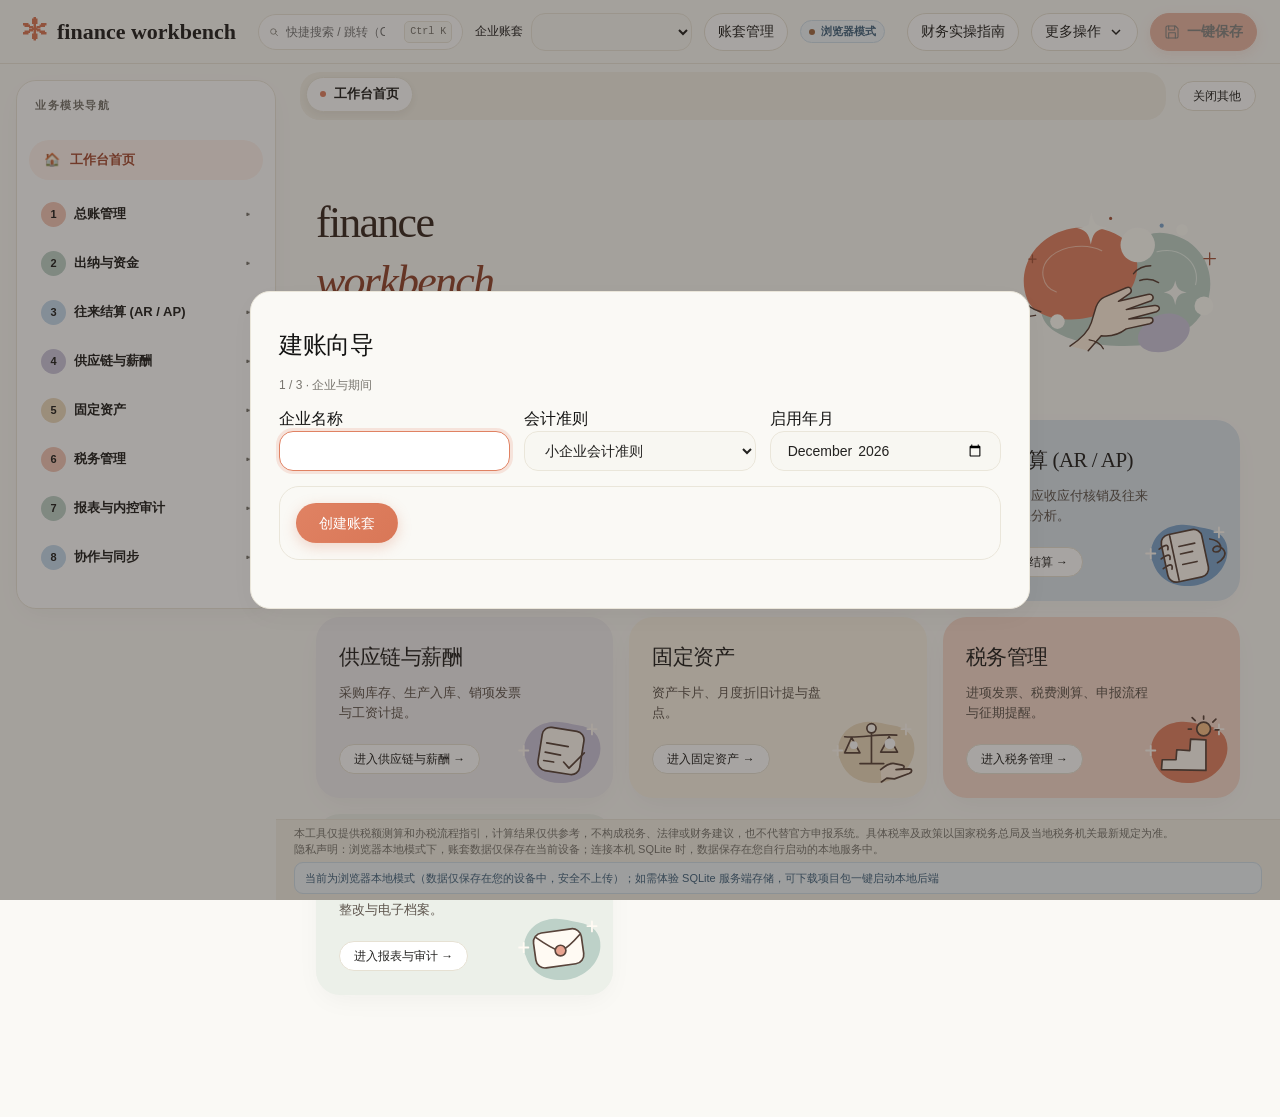
==== commit 4de5d75a: "Add files via upload" ====
--- a/index.html
+++ b/index.html
@@ -1,15221 +1,16164 @@
-<!DOCTYPE html>
-<html lang="zh-CN">
-<head>
-<meta charset="UTF-8">
-<meta name="viewport" content="width=device-width, initial-scale=1.0">
-<title>finance workbench · 全流程财务与穿透联查工作台</title>
-<script>
-/* 本地 XLSX 兼容层：支持常见 .xlsx 工作簿读取及单工作表导出，不依赖 CDN。旧版二进制 .xls 请另存为 .xlsx 或 CSV。 */
-(function(){
- 'use strict';
- const enc=new TextEncoder(),dec=new TextDecoder('utf-8');
- const crcTable=(()=>{const t=new Uint32Array(256);for(let n=0;n<256;n++){let c=n;for(let k=0;k<8;k++)c=(c&1)?(0xedb88320^(c>>>1)):(c>>>1);t[n]=c>>>0;}return t;})();
- function crc32(bytes){let c=0xffffffff;for(const b of bytes)c=crcTable[(c^b)&255]^(c>>>8);return (c^0xffffffff)>>>0;}
- function u16(v){return [v&255,(v>>>8)&255];}
- function u32(v){return [v&255,(v>>>8)&255,(v>>>16)&255,(v>>>24)&255];}
- function join(parts){let n=0;for(const p of parts)n+=p.length;const out=new Uint8Array(n);let o=0;for(const p of parts){out.set(p,o);o+=p.length;}return out;}
- function xmlEscape(v){return String(v??'').replace(/&/g,'&amp;').replace(/</g,'&lt;').replace(/>/g,'&gt;').replace(/"/g,'&quot;').replace(/'/g,'&apos;');}
- function colName(n){let s='';for(n++;n;n=Math.floor((n-1)/26))s=String.fromCharCode(65+(n-1)%26)+s;return s;}
- function colIndex(s){let n=0;for(const c of s)n=n*26+c.charCodeAt(0)-64;return n-1;}
- function makeZip(entries){
-  const locals=[],centrals=[];let offset=0;
-  for(const entry of entries){
-   const name=enc.encode(entry.name),data=typeof entry.data==='string'?enc.encode(entry.data):entry.data;
-   const crc=crc32(data),local=join([new Uint8Array([0x50,0x4b,0x03,0x04]),new Uint8Array(u16(20)),new Uint8Array(u16(0x0800)),new Uint8Array(u16(0)),new Uint8Array(u16(0)),new Uint8Array(u16(0x21)),new Uint8Array(u32(crc)),new Uint8Array(u32(data.length)),new Uint8Array(u32(data.length)),new Uint8Array(u16(name.length)),new Uint8Array(u16(0)),name,data]);
-   locals.push(local);
-   const central=join([new Uint8Array([0x50,0x4b,0x01,0x02]),new Uint8Array(u16(20)),new Uint8Array(u16(20)),new Uint8Array(u16(0x0800)),new Uint8Array(u16(0)),new Uint8Array(u16(0)),new Uint8Array(u16(0x21)),new Uint8Array(u32(crc)),new Uint8Array(u32(data.length)),new Uint8Array(u32(data.length)),new Uint8Array(u16(name.length)),new Uint8Array(u16(0)),new Uint8Array(u16(0)),new Uint8Array(u16(0)),new Uint8Array(u16(0)),new Uint8Array(u32(0)),new Uint8Array(u32(offset)),name]);
-   centrals.push(central);offset+=local.length;
-  }
-  const cd=join(centrals),body=join(locals),end=join([new Uint8Array([0x50,0x4b,0x05,0x06]),new Uint8Array(u16(0)),new Uint8Array(u16(0)),new Uint8Array(u16(entries.length)),new Uint8Array(u16(entries.length)),new Uint8Array(u32(cd.length)),new Uint8Array(u32(body.length)),new Uint8Array(u16(0))]);
-  return join([body,cd,end]);
- }
- function rowsFromSheet(sheet){return Array.isArray(sheet?.__aoa)?sheet.__aoa:Array.isArray(sheet)?sheet:[];}
- function sheetXml(rows){
-  const body=rows.map((row,ri)=>'<row r="'+(ri+1)+'">'+row.map((v,ci)=>{
-   if(v===null||v===undefined||v==='')return '';
-   const ref=colName(ci)+(ri+1);
-   if(typeof v==='number'&&Number.isFinite(v))return '<c r="'+ref+'"><v>'+String(v)+'</v></c>';
-   if(typeof v==='boolean')return '<c r="'+ref+'" t="b"><v>'+(v?'1':'0')+'</v></c>';
-   return '<c r="'+ref+'" t="inlineStr"><is><t xml:space="preserve">'+xmlEscape(v)+'</t></is></c>';
-  }).join('')+'</row>').join('');
-  return '<?xml version="1.0" encoding="UTF-8" standalone="yes"?><worksheet xmlns="http://schemas.openxmlformats.org/spreadsheetml/2006/main" xmlns:r="http://schemas.openxmlformats.org/officeDocument/2006/relationships"><sheetData>'+body+'</sheetData></worksheet>';
- }
- function writeFile(book,name){
-  const sheetName=(book.SheetNames?.[0]||'数据').replace(/[\/*?:\[\]]/g,'').slice(0,31)||'数据';
-  const rows=rowsFromSheet(book.Sheets?.[sheetName]||book.Sheets?.[book.SheetNames?.[0]]);
-  const entries=[
-   {name:'[Content_Types].xml',data:'<?xml version="1.0" encoding="UTF-8"?><Types xmlns="http://schemas.openxmlformats.org/package/2006/content-types"><Default Extension="rels" ContentType="application/vnd.openxmlformats-package.relationships+xml"/><Default Extension="xml" ContentType="application/xml"/><Override PartName="/xl/workbook.xml" ContentType="application/vnd.openxmlformats-officedocument.spreadsheetml.sheet.main+xml"/><Override PartName="/xl/worksheets/sheet1.xml" ContentType="application/vnd.openxmlformats-officedocument.spreadsheetml.worksheet+xml"/></Types>'},
-   {name:'_rels/.rels',data:'<?xml version="1.0" encoding="UTF-8"?><Relationships xmlns="http://schemas.openxmlformats.org/package/2006/relationships"><Relationship Id="rId1" Type="http://schemas.openxmlformats.org/officeDocument/2006/relationships/officeDocument" Target="xl/workbook.xml"/></Relationships>'},
-   {name:'xl/workbook.xml',data:'<?xml version="1.0" encoding="UTF-8"?><workbook xmlns="http://schemas.openxmlformats.org/spreadsheetml/2006/main" xmlns:r="http://schemas.openxmlformats.org/officeDocument/2006/relationships"><sheets><sheet name="'+xmlEscape(sheetName)+'" sheetId="1" r:id="rId1"/></sheets></workbook>'},
-   {name:'xl/_rels/workbook.xml.rels',data:'<?xml version="1.0" encoding="UTF-8"?><Relationships xmlns="http://schemas.openxmlformats.org/package/2006/relationships"><Relationship Id="rId1" Type="http://schemas.openxmlformats.org/officeDocument/2006/relationships/worksheet" Target="worksheets/sheet1.xml"/></Relationships>'},
-   {name:'xl/worksheets/sheet1.xml',data:sheetXml(rows)}
-  ];
-  const blob=new Blob([makeZip(entries)],{type:'application/vnd.openxmlformats-officedocument.spreadsheetml.sheet'}),url=URL.createObjectURL(blob),a=document.createElement('a');
-  a.href=url;a.download=/\.xlsx$/i.test(name)?name:name+'.xlsx';a.click();setTimeout(()=>URL.revokeObjectURL(url),1500);
- }
- async function unzip(buffer){
-  const bytes=buffer instanceof Uint8Array?buffer:new Uint8Array(buffer),view=new DataView(bytes.buffer,bytes.byteOffset,bytes.byteLength);
-  let eocd=-1;for(let i=bytes.length-22;i>=Math.max(0,bytes.length-65557);i--){if(view.getUint32(i,true)===0x06054b50){eocd=i;break;}}
-  if(eocd<0)throw Error('不是有效的 XLSX/ZIP 文件');
-  const count=view.getUint16(eocd+10,true),cdOffset=view.getUint32(eocd+16,true),files=new Map();let pos=cdOffset;
-  for(let i=0;i<count;i++){
-   if(view.getUint32(pos,true)!==0x02014b50)throw Error('XLSX 中央目录损坏');
-   const method=view.getUint16(pos+10,true),size=view.getUint32(pos+20,true),nameLen=view.getUint16(pos+28,true),extraLen=view.getUint16(pos+30,true),commentLen=view.getUint16(pos+32,true),localOffset=view.getUint32(pos+42,true);
-   const name=dec.decode(bytes.slice(pos+46,pos+46+nameLen));pos+=46+nameLen+extraLen+commentLen;
-   if(name.endsWith('/'))continue;
-   if(view.getUint32(localOffset,true)!==0x04034b50)throw Error('XLSX 文件头损坏');
-   const localName=view.getUint16(localOffset+26,true),localExtra=view.getUint16(localOffset+28,true),start=localOffset+30+localName+localExtra,compressed=bytes.slice(start,start+size);
-   let data;
-   if(method===0)data=compressed;
-   else if(method===8){
-    if(typeof DecompressionStream==='undefined')throw Error('当前浏览器不支持 XLSX 压缩格式，请改用 CSV');
-    const stream=new Blob([compressed]).stream().pipeThrough(new DecompressionStream('deflate-raw'));
-    data=new Uint8Array(await new Response(stream).arrayBuffer());
-   } else throw Error('暂不支持该 XLSX 压缩方式');
-   files.set(name,data);
-  }
-  return files;
- }
- function parseXml(bytes,path){const raw=bytes&&dec.decode(bytes);if(!raw)throw Error('XLSX 缺少 '+path);const doc=new DOMParser().parseFromString(raw,'application/xml');if(doc.getElementsByTagName('parsererror').length)throw Error('XLSX XML 结构无效：'+path);return doc;}
- function normalizeTarget(target){let path=target.startsWith('/')?target.slice(1):'xl/'+target;const out=[];for(const p of path.split('/')){if(p==='..')out.pop();else if(p!=='.'&&p)out.push(p);}return out.join('/');}
- function dateSerial(serial){const d=new Date(Date.UTC(1899,11,30)+Math.round(Number(serial)*86400000));return d.getUTCFullYear()+'-'+String(d.getUTCMonth()+1).padStart(2,'0')+'-'+String(d.getUTCDate()).padStart(2,'0');}
- function isDateFormat(id,custom){if([14,15,16,17,18,19,20,21,22,45,46,47].includes(id))return true;return /[ymd]/i.test(String(custom||'').replace(/"[^"]*"|\./g,''));}
- async function read(data){
-  const files=await unzip(data),wb=parseXml(files.get('xl/workbook.xml'),'xl/workbook.xml'),rels=parseXml(files.get('xl/_rels/workbook.xml.rels'),'workbook relationships');
-  const relation=new Map([...rels.getElementsByTagName('Relationship')].map(r=>[r.getAttribute('Id'),r.getAttribute('Target')]));
-  const shared=[];if(files.has('xl/sharedStrings.xml')){const ss=parseXml(files.get('xl/sharedStrings.xml'),'sharedStrings.xml');for(const si of ss.getElementsByTagName('si'))shared.push([...si.getElementsByTagName('t')].map(t=>t.textContent||'').join(''));}
-  const customFormats=new Map(),styleFormats=[];
-  if(files.has('xl/styles.xml')){const st=parseXml(files.get('xl/styles.xml'),'styles.xml');for(const n of st.getElementsByTagName('numFmt'))customFormats.set(Number(n.getAttribute('numFmtId')),n.getAttribute('formatCode'));const xfs=st.getElementsByTagName('cellXfs')[0];if(xfs)for(const xf of xfs.children)styleFormats.push(Number(xf.getAttribute('numFmtId')||0));}
-  const names=[],sheets={};
-  for(const sh of wb.getElementsByTagName('sheet')){
-   const name=sh.getAttribute('name')||('Sheet'+(names.length+1)),rid=sh.getAttribute('r:id')||sh.getAttributeNS('http://schemas.openxmlformats.org/officeDocument/2006/relationships','id'),target=relation.get(rid);
-   if(!target)continue;
-   const path=normalizeTarget(target),doc=parseXml(files.get(path),path),grid=[];
-   for(const rowNode of doc.getElementsByTagName('row')){
-    const rowIndex=Math.max(0,Number(rowNode.getAttribute('r')||grid.length+1)-1);grid[rowIndex]=grid[rowIndex]||[];
-    for(const cell of rowNode.getElementsByTagName('c')){
-     const ref=cell.getAttribute('r')||'A'+(rowIndex+1),col=colIndex((ref.match(/^[A-Z]+/i)||['A'])[0].toUpperCase()),type=cell.getAttribute('t')||'n',style=Number(cell.getAttribute('s')||0);
-     let value='';
-     if(type==='inlineStr')value=[...cell.getElementsByTagName('t')].map(t=>t.textContent||'').join('');
-     else {const v=cell.getElementsByTagName('v')[0];const raw=v?.textContent??'';
-      if(type==='s')value=shared[Number(raw)]??'';
-      else if(type==='b')value=raw==='1';
-      else if(type==='str'||type==='e')value=raw;
-      else if(raw!==''&&isDateFormat(styleFormats[style]||0,customFormats.get(styleFormats[style]||0)))value=dateSerial(raw);
-      else if(raw!==''){const n=Number(raw);value=Number.isFinite(n)?n:raw;}
-     }
-     grid[rowIndex][col]=value;
-    }
-   }
-   for(let i=0;i<grid.length;i++)if(!grid[i])grid[i]=[];
-   names.push(name);sheets[name]={__aoa:grid};
-  }
-  if(!names.length)throw Error('XLSX 中没有可读取的工作表');
-  return {SheetNames:names,Sheets:sheets};
- }
- function sheetToJson(sheet,opts={}){
-  const rows=rowsFromSheet(sheet).map(r=>r.map(v=>v===undefined?'':v));
-  if(opts.header===1)return rows.map(r=>r.map(v=>v===''?(opts.defval??''):(opts.raw===false?String(v):v)));
-  if(!rows.length)return [];
-  const headers=rows[0].map(v=>String(v??'')),out=[];
-  for(const row of rows.slice(1)){
-   if(!row.some(v=>v!==''&&v!==null&&v!==undefined))continue;
-   const obj={};headers.forEach((h,i)=>{if(!h)return;const v=row[i];obj[h]=v===undefined||v===''?(opts.defval??''):(opts.raw===false?String(v):v);});out.push(obj);
-  }
-  return out;
- }
- window.XLSX={
-  read,
-  writeFile,
-  SSF:{parse_date_code(n){const d=new Date(Date.UTC(1899,11,30)+Math.round(Number(n)*86400000));return {y:d.getUTCFullYear(),m:d.getUTCMonth()+1,d:d.getUTCDate()};}},
-  utils:{book_new(){return {SheetNames:[],Sheets:{}};},book_append_sheet(book,sheet,name){book.SheetNames.push(name);book.Sheets[name]=sheet;},aoa_to_sheet(rows){return {__aoa:rows.map(r=>[...r])};},json_to_sheet(rows){const headers=rows.length?Object.keys(rows[0]):[];return {__aoa:[headers,...rows.map(r=>headers.map(h=>r[h]??''))]};},sheet_to_json:sheetToJson}
- };
-})();
-</script>
-
-<style>
-/* ================= 核心设计系统 ================= */
-:root {
-  --bg: #FAF9F5; --surface: #F3F0E6; --card: #FFFFFF; --border: #EAE6DA;
-  --text-main: #232220; --text-muted: #78756E;
-  --radius: 20px; --radius-md: 14px; --radius-pill: 9999px;
-  --art-terracotta: #E08263; --art-sage: #BDD1C8; --art-slate: #7CA5CD;
-  --art-lilac: #CBC6DC; --art-apricot: #EBD9BE;
-  --primary: #D97757; --primary-hover: #C46545;
-  --accent-blue: #6B8CBA; --input-bg: #F8F7F2;
-  --font-serif: "Playfair Display", "Georgia", "Tiempos Headline", serif;
-  --font-sans: "Inter", -apple-system, BlinkMacSystemFont, "PingFang SC", "Microsoft YaHei", sans-serif;
-  --match: #5D9C7A; --match-bg: #F0FDF4;
-  --bank-only: #E0A25E; --bank-only-bg: #FFF7ED;
-  --company-only: #6B8CBA; --company-only-bg: #EFF6FF;
-  --diff: #D96262; --diff-bg: #FEF2F2;
-  --error: #A3A3A3; --error-bg: #F8FAFC;
-  --sidebar-width: 260px;
-  --sidebar-gutter: 16px;
-  --header-height: 64px;
-}
-
-* { box-sizing: border-box; margin: 0; padding: 0; }
-body {
-  font-family: var(--font-sans); background-color: var(--bg); color: var(--text-main);
-  line-height: 1.6; min-height: 100vh; display: flex; flex-direction: column;
-  -webkit-font-smoothing: antialiased;
-}
-h1, h2, h3, .serif-title { font-family: var(--font-serif); font-weight: 400; letter-spacing: -0.5px; }
-p { color: var(--text-muted); }
-
-/* ================= 顶部栏 ================= */
-.app-header {
-  height: var(--header-height);
-  padding: 0 28px; display: flex; justify-content: space-between; align-items: center;
-  border-bottom: 1px solid var(--border); background-color: var(--bg);
-  position: sticky; top: 0; z-index: 200; gap: 16px;
-}
-.header-left { display: flex; align-items: center; gap: 12px; }
-.sidebar-toggle-btn {
-  display: none; align-items: center; justify-content: center;
-  width: 36px; height: 36px; border-radius: var(--radius);
-  border: 1px solid var(--border); background: var(--card); color: var(--text-main);
-  cursor: pointer; font-size: 18px;
-}
-.app-logo {
-  font-family: var(--font-serif); font-size: 22px; font-weight: 600;
-  display: flex; gap: 10px; align-items: center; cursor: pointer; white-space: nowrap;
-}
-.app-logo span { color: var(--primary); font-size: 24px; }
-
-/* ================= 左侧树形导航 + 右侧宽屏工作区 ================= */
-.app-shell {
-  display: flex; flex: 1; min-height: calc(100vh - var(--suite-header-height, var(--header-height)));
-  position: relative;
-}
-.app-sidebar {
-  width: var(--sidebar-width); flex-shrink: 0;
-  background: var(--card); border-right: 1px solid var(--border);
-  display: flex; flex-direction: column;
-  position: sticky; top: var(--suite-header-height, var(--header-height));
-  height: calc(100vh - var(--suite-header-height, var(--header-height)));
-  overflow-y: auto; overflow-anchor: none; z-index: 150;
-  transition: transform 0.25s ease;
-}
-.sidebar-header {
-  padding: 16px 18px 12px;
-  border-bottom: 1px solid var(--border);
-  display: flex; align-items: center; justify-content: space-between;
-}
-.sidebar-header-title {
-  font-size: 11px; font-weight: 600; letter-spacing: 1.5px;
-  text-transform: uppercase; color: var(--text-muted);
-}
-.sidebar-home-btn {
-  width: calc(100% - 24px); margin: 12px 12px 6px;
-  padding: 10px 14px; border-radius: var(--radius);
-  border: 1px solid transparent; background: transparent;
-  display: flex; align-items: center; gap: 10px;
-  font-size: 13px; font-weight: 500; color: var(--text-main);
-  cursor: pointer; transition: all 0.2s ease; text-align: left;
-}
-.sidebar-home-btn:hover { background: var(--bg); }
-.sidebar-home-btn.active {
-  background: #FFF9F6; border-color: var(--primary); color: var(--primary); font-weight: 600;
-}
-.sidebar-tree { padding: 6px 12px 24px; flex: 1; }
-.tree-group { margin-bottom: 4px; }
-.tree-group-btn {
-  width: 100%; padding: 10px 12px; border: none; background: transparent;
-  border-radius: var(--radius); cursor: pointer;
-  display: flex; align-items: center; justify-content: space-between; gap: 8px;
-  font-size: 13px; font-weight: 600; color: var(--text-main);
-  transition: background 0.2s ease; text-align: left;
-}
-.tree-group-btn:hover { background: var(--bg); }
-.tree-group.open > .tree-group-btn { color: var(--primary); }
-.tree-group-label { display: flex; align-items: center; gap: 8px; }
-.tree-group-num {
-  display: inline-flex; align-items: center; justify-content: center;
-  width: 20px; height: 20px; border-radius: 6px;
-  background: var(--bg); border: 1px solid var(--border);
-  font-size: 11px; font-weight: 600; color: var(--text-muted); flex-shrink: 0;
-}
-.tree-group.open .tree-group-num {
-  background: #FFF9F6; border-color: var(--primary); color: var(--primary);
-}
-.tree-chevron {
-  font-size: 11px; color: var(--text-muted); transition: transform 0.1s ease;
-}
-.tree-group.open .tree-chevron { transform: rotate(90deg); color: var(--primary); }
-.tree-children {
-  display: none; padding: 2px 0 6px 28px;
-  flex-direction: column; gap: 2px;
-}
-.tree-group.open .tree-children { display: flex; }
-.tree-item-btn {
-  width: 100%; padding: 8px 12px; border: none; background: transparent;
-  border-radius: 8px; cursor: pointer; text-align: left;
-  font-size: 13px; color: var(--text-muted);
-  display: flex; align-items: center; justify-content: space-between; gap: 6px;
-  transition: all 0.15s ease;
-}
-.tree-item-btn:hover { background: var(--bg); color: var(--text-main); }
-.tree-item-btn.active {
-  background: var(--bg); color: var(--primary); font-weight: 600;
-  border-left: 2px solid var(--primary);
-}
-.tree-item-tag {
-  font-size: 10px; padding: 1px 6px; border-radius: 8px;
-  background: var(--bg); color: var(--text-muted); border: 1px solid var(--border);
-}
-.sidebar-backdrop {
-  display: none; position: fixed; inset: 0; background: rgba(20, 20, 19, 0.35);
-  z-index: 140;
-}
-.sidebar-backdrop.open { display: block; }
-
-/* 右侧宽屏工作区 & 多标签页 */
-.app-main {
-  flex: 1; min-width: 0; display: flex; flex-direction: column;
-  background: var(--bg);
-}
-.workspace-tabs-bar {
-  display: flex; align-items: center; justify-content: space-between; gap: 12px;
-  padding: 8px 24px 0; background: var(--bg);
-  border-bottom: 1px solid var(--border);
-  position: sticky; top: var(--suite-header-height, var(--header-height)); z-index: 90;
-}
-.workspace-tabs-scroll {
-  display: flex; align-items: center; gap: 6px; overflow-x: auto; flex: 1;
-  scrollbar-width: thin;
-}
-.ws-tab {
-  display: inline-flex; align-items: center; gap: 8px;
-  padding: 9px 14px; border-radius: var(--radius) var(--radius) 0 0;
-  border: 1px solid transparent; border-bottom: none;
-  background: transparent; color: var(--text-muted);
-  font-size: 13px; font-weight: 500; cursor: pointer; white-space: nowrap;
-  transition: all 0.15s ease; user-select: none;
-}
-.ws-tab:hover { color: var(--text-main); background: rgba(255,255,255,0.6); }
-.ws-tab.active {
-  background: var(--card); color: var(--text-main); font-weight: 600;
-  border-color: var(--border); margin-bottom: -1px; padding-bottom: 10px;
-}
-.ws-tab-dot {
-  width: 6px; height: 6px; border-radius: 50%; background: var(--border);
-}
-.ws-tab.active .ws-tab-dot { background: var(--primary); }
-.ws-tab-close {
-  display: inline-flex; align-items: center; justify-content: center;
-  width: 18px; height: 18px; border-radius: 50%; border: none;
-  background: transparent; color: var(--text-muted); font-size: 13px;
-  cursor: pointer; line-height: 1;
-}
-.ws-tab-close:hover { background: var(--diff-bg); color: var(--diff); }
-.workspace-tabs-actions {
-  padding-bottom: 6px; display: flex; align-items: center; gap: 6px; flex-shrink: 0;
-}
-
-.workspace-content { flex: 1; width: 100%; }
-.module { display: none; padding: 32px 40px; max-width: 1440px; margin: 0 auto; width: 100%; opacity: 0; }
-.module.active { display: block; opacity: 1; }
-
-/* 占位提示页 */
-.placeholder-card {
-  background: var(--card); border: 1px solid var(--border); border-radius: var(--radius);
-  padding: 56px 40px; text-align: center; max-width: 680px; margin: 32px auto;
-  box-shadow: 0 4px 24px rgba(0,0,0,0.02);
-}
-.placeholder-badge {
-  display: inline-block; padding: 4px 12px; border-radius: 12px;
-  background: #FFF9F6; border: 1px solid var(--primary); color: var(--primary);
-  font-size: 12px; font-weight: 500; margin-bottom: 16px;
-}
-.placeholder-card h2 { font-size: 30px; margin-bottom: 12px; color: var(--text-main); }
-.placeholder-card p { font-size: 14px; line-height: 1.7; margin-bottom: 24px; }
-.placeholder-actions { display: flex; justify-content: center; gap: 12px; flex-wrap: wrap; }
-
-/* 退出/备份确认模态框 */
-.modal-overlay {
-  display: none; position: fixed; inset: 0; z-index: 1200;
-  background: rgba(20, 20, 19, 0.45); backdrop-filter: blur(2px);
-  align-items: center; justify-content: center; padding: 20px;
-}
-.modal-overlay.open { display: flex; }
-.modal-card {
-  background: var(--card); border: 1px solid var(--border); border-radius: var(--radius);
-  width: min(460px, 100%); padding: 28px;
-  box-shadow: 0 20px 48px rgba(0,0,0,0.14);
-}
-.modal-title { font-family: var(--font-serif); font-size: 22px; margin-bottom: 10px; color: var(--text-main); }
-.modal-desc { font-size: 14px; color: var(--text-muted); line-height: 1.7; margin-bottom: 24px; }
-.modal-actions { display: flex; justify-content: flex-end; gap: 10px; flex-wrap: wrap; }
-
-/* 通用按钮与表单 */
-.btn {
-  padding: 10px 24px; border-radius: var(--radius); border: none; cursor: pointer;
-  font-weight: 500; font-size: 14px; font-family: var(--font-sans);
-  transition: all 0.2s ease; background: var(--card); color: var(--text-main); border: 1px solid var(--border);
-}
-.btn:hover { background: var(--bg); }
-.btn-primary { background: var(--primary); color: #FFF; border-color: var(--primary); }
-.btn-primary:hover { background: var(--primary-hover); border-color: var(--primary-hover); }
-.btn:disabled { opacity: 0.5; cursor: not-allowed; }
-
-input, select, textarea {
-  width: 100%; padding: 12px 16px; background: var(--input-bg);
-  border: 1px solid var(--border); border-radius: var(--radius);
-  font-size: 14px; color: var(--text-main); font-family: var(--font-sans);
-  outline: none; transition: border-color 0.2s ease;
-}
-input:focus, select:focus, textarea:focus { border-color: var(--primary); background: var(--card); }
-
-#toast {
-  visibility: hidden; min-width: 250px; background: var(--text-main); color: var(--bg);
-  text-align: center; border-radius: var(--radius); padding: 16px;
-  position: fixed; z-index: 4000; left: 50%; bottom: 30px;
-  font-size: 14px; opacity: 0; box-shadow: 0 10px 30px rgba(0,0,0,0.1);
-  transform: translateX(-50%);
-}
-
-button { font-family: var(--font-sans); }
-button:focus-visible { outline: 2px solid var(--primary); outline-offset: 3px; }
-button:disabled { opacity: .55; cursor: not-allowed; }
-.btn-danger { color: var(--diff); }
-.btn-danger:hover { background: var(--diff-bg); border-color: var(--diff); }
-.btn-icon { min-width: 28px; min-height: 28px; border-radius: 6px; line-height: 1; }
-#module-invoice .btn-del:hover, .attach-item .btn-icon:hover,
-#module-voucher .voucher-entry-table .btn-remove-row:hover { background: var(--diff-bg); }
-.workbench-actions { display:flex; align-items:center; gap:8px; flex-wrap:wrap; }
-.workbench-actions .btn { padding:8px 14px; font-size:13px; white-space:nowrap; }
-.workbench-actions .btn-icon-label { display:inline-flex; align-items:center; gap:7px; }
-.workbench-actions svg { width:16px; height:16px; }
-.draft-status { font-size:12px; color:var(--text-muted); }
-
-/* 模块操作区 */
-.section-actions { display:flex; align-items:center; flex-wrap:wrap; gap:10px; }
-.section-actions .btn { white-space:nowrap; }
-.recon-actions { justify-content:center; margin-top:28px; }
-.recon-summary { text-align:center; margin:12px 0 0; }
-.recon-summary:empty { display:none; }
-.tax-task-actions {
-  grid-column:1 / -1; justify-content:flex-end;
-  padding-top:14px; border-top:1px solid var(--border);
-}
-#task-file { min-width:0; padding:6px; color:var(--text-muted); }
-#task-file::file-selector-button {
-  font:inherit; color:var(--text-main); background:var(--card);
-  border:1px solid var(--border); border-radius:calc(var(--radius) - 4px);
-  margin:0 10px 0 0; padding:7px 12px; cursor:pointer;
-  transition:background .2s, border-color .2s;
-}
-#task-file::file-selector-button:hover { background:var(--bg); border-color:var(--primary); }
-#task-file:focus-visible { outline:2px solid var(--primary); outline-offset:2px; }
-.closing-actions { margin-top:20px; }
-
-/* 首页 */
-.home-container { display: flex; flex-direction: column; justify-content: center; min-height: 70vh; max-width: 1200px; margin: 0 auto; }
-.home-header-text { margin-bottom: 40px; }
-.home-subtitle-top {
-  font-size: 12px; font-weight: 600; text-transform: uppercase; letter-spacing: 2px;
-  color: var(--primary); margin-bottom: 14px;
-}
-.home-title { font-size: 64px; color: var(--text-main); line-height: 1.05; margin-bottom: 20px; font-weight: 400; letter-spacing: -1.5px; }
-.home-title i { font-style: italic; font-weight: 400; }
-.home-desc { font-size: 17px; color: var(--text-muted); max-width: 680px; line-height: 1.7; }
-
-.home-cards { display: grid; grid-template-columns: repeat(auto-fit, minmax(250px, 1fr)); gap: 22px; width: 100%; }
-.home-card {
-  background: var(--card); border: 1px solid var(--border); border-radius: 4px;
-  padding: 28px; cursor: pointer; transition: all 0.3s ease;
-  display: flex; flex-direction: column; position: relative; overflow: hidden;
-  box-shadow: 0 4px 24px rgba(0,0,0,0.02); min-height: 190px;
-}
-.home-card:hover { border-color: var(--primary); transform: translateY(-4px); box-shadow: 0 12px 32px rgba(0,0,0,0.06); }
-.home-card-content { flex: 1; z-index: 2; position: relative; }
-.home-card h3 { font-size: 23px; color: var(--text-main); margin-bottom: 8px; }
-.home-card p { font-size: 13px; margin-bottom: 22px; max-width: 90%; line-height: 1.6; }
-.home-card .btn-enter {
-  background: var(--text-main); color: #fff; padding: 8px 16px; border-radius: 4px;
-  border: none; font-weight: 500; cursor: pointer; transition: background 0.2s; font-size: 13px;
-}
-.home-card:hover .btn-enter { background: var(--primary); }
-.card-svg-bg {
-  position: absolute; bottom: 10px; right: 10px; width: 104px; height: 104px;
-  z-index: 1; opacity: 0.85; transition: transform 0.5s cubic-bezier(0.4, 0, 0.2, 1);
-}
-.home-card:hover .card-svg-bg { transform: scale(1.08) rotate(-3deg); }
-
-/* 表格通用 */
-.data-table { width: 100%; border-collapse: collapse; }
-.data-table th, .data-table td { padding: 12px 14px; border-bottom: 1px solid var(--border); font-size: 13px; text-align: left; }
-.data-table th { background: var(--bg); color: var(--text-muted); font-weight: 500; font-size: 12px; }
-.data-table tbody tr:hover { background: #FAFAF7; }
-
-/* 模块通用 */
-.panel { background: var(--card); border: 1px solid var(--border); border-radius: var(--radius); padding: 28px; margin-bottom: 24px; }
-.module-header { margin-bottom: 24px; display: flex; justify-content: space-between; align-items: flex-end; flex-wrap: wrap; gap: 16px; }
-.module-header h1 { font-size: 36px; margin-bottom: 8px; }
-.toolbar { display: flex; gap: 12px; align-items: center; flex-wrap: wrap; margin-bottom: 20px; background: var(--bg); padding: 16px; border-radius: var(--radius); border: 1px solid var(--border); }
-.form-grid { display: grid; grid-template-columns: repeat(auto-fit, minmax(200px, 1fr)); gap: 14px; margin-bottom: 14px; }
-.form-group label { display: block; margin-bottom: 6px; font-size: 12px; color: var(--text-muted); }
-
-/* 状态标签 */
-.status-pill { display: inline-block; padding: 3px 10px; border-radius: 12px; font-size: 12px; font-weight: 500; white-space: nowrap; }
-.status-pill.PENDING { background: #FFF7ED; color: #C2410C; }
-.status-pill.DONE { background: #EFF6FF; color: #1D4ED8; }
-.status-pill.POSTED { background: #F0FDF4; color: #15803D; }
-.status-pill.REJECTED { background: #FEE2E2; color: #B91C1C; }
-.status-pill.WARNING { background: #FEF3C7; color: #B45309; }
-
-.btn-mini { padding: 5px 12px; border-radius: 6px; font-size: 12px; border: 1px solid var(--border); background: var(--card); cursor: pointer; color: var(--text-main); font-family: var(--font-sans); transition: 0.2s; }
-.btn-mini:hover { background: var(--bg); }
-.btn-mini-primary { background: var(--primary); color: #fff; border-color: var(--primary); }
-.btn-mini-primary:hover { background: var(--primary-hover); }
-
-/* ================= 融合增强：七列余额表、穿透联查与上下文菜单 ================= */
-.hint-bar {
-  display: flex; align-items: center; justify-content: space-between; gap: 12px; flex-wrap: wrap;
-  background: #FFF9F6; border: 1px dashed var(--primary); color: var(--primary);
-  border-radius: 10px; padding: 10px 16px; font-size: 12.5px; margin-bottom: 18px;
-}
-.fin-table { width: 100%; border-collapse: collapse; }
-.fin-table th, .fin-table td { padding: 11px 14px; border-bottom: 1px solid var(--border); font-size: 13px; text-align: left; }
-.fin-table th { background: var(--bg); color: var(--text-muted); font-weight: 500; font-size: 12px; white-space: nowrap; }
-.fin-table td.num, .fin-table th.num {
-  text-align: right;
-  font-variant-numeric: tabular-nums; font-feature-settings: "tnum";
-  font-family: ui-monospace, "SF Mono", "JetBrains Mono", Consolas, monospace;
-  white-space: nowrap;
-}
-.fin-table tbody tr { transition: background .15s; }
-.fin-table tbody tr:hover { background: #FFF9F6; }
-.fin-table tbody tr.clickable { cursor: context-menu; }
-.fin-table tbody tr.opening-row { background: #FAFAF5; color: var(--text-muted); font-style: italic; }
-.fin-table tbody tr.total-row { background: #FAFAF5; font-weight: 600; }
-.fin-table tfoot td { background: var(--bg); font-weight: 600; font-size: 13px; }
-.fin-table tfoot td.num { font-variant-numeric: tabular-nums; font-family: ui-monospace, Consolas, monospace; }
-.fin-table .code { font-family: ui-monospace, Consolas, monospace; color: var(--text-muted); }
-.fin-table .strong { color: var(--text-main); font-weight: 600; }
-.trace-tag {
-  display: inline-block; margin-left: 8px; padding: 0 7px; border-radius: 8px;
-  font-size: 10px; line-height: 17px; font-weight: 500;
-  background: #FFF9F6; border: 1px solid var(--primary); color: var(--primary);
-  vertical-align: middle;
-}
-.table-footnote { margin-top: 12px; font-size: 12px; color: var(--text-muted); line-height: 1.7; }
-.dir-badge { display: inline-block; padding: 1px 8px; border-radius: 8px; font-size: 11px; font-weight: 600; }
-.dir-badge.dr { background: #EFF6FF; color: #1D4ED8; }
-.dir-badge.cr { background: #F0FDF4; color: #15803D; }
-
-/* 右键上下文菜单 */
-.ctx-menu {
-  position: fixed; z-index: 3000; min-width: 240px; max-width: 320px;
-  background: var(--card); border: 1px solid var(--border); border-radius: 10px;
-  padding: 6px; display: none; box-shadow: 0 16px 40px rgba(0,0,0,.16);
-  font-size: 13px; user-select: none;
-}
-.ctx-menu.open { display: block; animation: ctxIn .12s ease both; }
-@keyframes ctxIn { from { opacity: 0; transform: scale(.97); } to { opacity: 1; transform: none; } }
-.ctx-title {
-  padding: 8px 12px 9px; font-size: 11.5px; font-weight: 700; letter-spacing: .4px;
-  color: var(--text-muted); border-bottom: 1px solid var(--border); margin-bottom: 6px;
-  white-space: nowrap; overflow: hidden; text-overflow: ellipsis;
-}
-.ctx-item {
-  display: flex; align-items: center; gap: 9px; padding: 8px 12px;
-  border-radius: 8px; cursor: pointer; color: var(--text-main); transition: background .12s;
-}
-.ctx-item:hover { background: #FFF9F6; color: var(--primary); }
-.ctx-icon { width: 16px; text-align: center; opacity: .85; flex-shrink: 0; }
-.ctx-item.ctx-sub { padding-left: 30px; font-size: 12.5px; color: var(--text-muted); }
-.ctx-item.ctx-sub:hover { color: var(--primary); }
-.ctx-divider { height: 1px; background: var(--border); margin: 6px 6px; }
-
-/* 穿透联查侧滑抽屉 */
-.drawer-mask { position: fixed; inset: 0; background: rgba(20,20,19,.38); z-index: 2500; display: none; }
-.drawer-mask.open { display: block; }
-.drawer-panel {
-  position: absolute; right: 0; top: 0; height: 100%; width: min(940px, 96vw);
-  background: var(--card); display: flex; flex-direction: column;
-  box-shadow: -14px 0 46px rgba(0,0,0,.16); animation: slideIn .26s cubic-bezier(.2,.8,.3,1) both;
-}
-@keyframes slideIn { from { transform: translateX(48px); opacity: .5; } to { transform: none; opacity: 1; } }
-.drawer-head {
-  padding: 22px 28px; border-bottom: 1px solid var(--border);
-  display: flex; justify-content: space-between; align-items: flex-start; gap: 16px;
-}
-.drawer-head h2 { font-size: 24px; margin-bottom: 4px; }
-.drawer-sub { font-size: 12.5px; color: var(--text-muted); margin: 0; }
-.drawer-body { padding: 24px 28px 40px; overflow: auto; flex: 1; }
-
-/* 银行账户卡片与汇总条 */
-.bank-grid { display: grid; grid-template-columns: repeat(auto-fit, minmax(260px, 1fr)); gap: 16px; margin-bottom: 24px; }
-.bank-card {
-  border: 1px solid var(--border); border-radius: var(--radius); padding: 18px 20px;
-  background: var(--input-bg); position: relative; overflow: hidden;
-}
-.bank-card::after {
-  content: ''; position: absolute; right: -30px; top: -30px; width: 90px; height: 90px;
-  border-radius: 50%; background: var(--primary); opacity: .07;
-}
-.bank-card h4 { font-size: 14px; margin-bottom: 4px; color: var(--text-main); font-weight: 600; font-family: var(--font-sans); }
-.bank-card .acct { font-family: ui-monospace, Consolas, monospace; font-size: 12px; color: var(--text-muted); letter-spacing: .4px; margin-bottom: 14px; }
-.bank-card .bal { font-size: 22px; font-family: var(--font-serif); color: var(--text-main); }
-.bank-card .bal-label { font-size: 11px; color: var(--text-muted); letter-spacing: 1px; text-transform: uppercase; margin-bottom: 2px; }
-.bank-meta { display: flex; gap: 18px; margin-top: 12px; font-size: 11.5px; color: var(--text-muted); }
-.bank-meta b { color: var(--match); font-weight: 600; }
-.bank-meta .out b { color: var(--diff); }
-.sum-bar { display: flex; gap: 26px; flex-wrap: wrap; padding: 14px 18px; background: var(--bg); border-radius: var(--radius); margin-bottom: 18px; font-size: 12.5px; }
-.sum-bar span { color: var(--text-muted); }
-.sum-bar strong { color: var(--text-main); font-size: 15px; font-family: ui-monospace, Consolas, monospace; margin-left: 6px; }
-
-/* 模式切换胶囊 */
-.mode-switch { display: inline-flex; background: var(--bg); padding: 4px; border-radius: 10px; border: 1px solid var(--border); gap: 4px; }
-.mode-switch-btn {
-  padding: 7px 14px; border: none; background: transparent; border-radius: 8px;
-  font-size: 13px; font-weight: 500; color: var(--text-muted); cursor: pointer; transition: .2s;
-}
-.mode-switch-btn.active { background: var(--card); color: var(--text-main); box-shadow: 0 1px 3px rgba(0,0,0,.06); font-weight: 600; }
-
-/* 对账 */
-#module-recon .upload-container { display: flex; gap: 32px; margin-bottom: 40px; }
-#module-recon .drop-zone {
-  flex: 1; border: 1.5px dashed var(--border); border-radius: var(--radius);
-  padding: 48px; text-align: center; background: var(--card); cursor: pointer;
-  transition: all 0.2s ease;
-}
-#module-recon .drop-zone:hover { border-color: var(--primary); }
-#module-recon .mapping-area { display: none; background: var(--card); padding: 32px; border-radius: var(--radius); margin-bottom: 32px; border: 1px solid var(--border); }
-#module-recon .recon-box { min-width:0; margin:0 0 18px; padding:16px 20px; border:1px solid var(--border); border-radius:var(--radius); background:var(--card); }
-#module-recon :is(.recon-box,.recon-pair,#recon-smart-options,[data-recon-smart])[hidden] { display:none!important; }
-.recon-box > :is(legend,summary), .recon-aux legend { font-weight:600; }
-.recon-box summary { cursor:pointer; }
-.recon-options { display:flex; flex-wrap:wrap; align-items:center; gap:10px 20px; }
-.recon-options label { display:inline-flex; align-items:center; gap:6px; }
-.recon-options input:is([type=radio],[type=checkbox]), .recon-pair-list input { width:auto; margin:0; accent-color:var(--primary); flex:none; }
-.recon-tolerances { margin:14px 0 10px; }
-.recon-tolerances :is(select,input) { width:105px; margin:0; }
-.recon-aux { border:0; padding:0; margin:10px 0; min-width:0; }
-.recon-mapping-grid { display:grid; grid-template-columns:repeat(2,minmax(0,1fr)); gap:14px 24px; margin:12px 0; }
-.recon-mapping-grid fieldset { min-width:0; margin:0; padding:10px 12px; border:1px solid var(--border); border-radius:10px; }
-.recon-map-fields { display:grid; grid-template-columns:repeat(2,minmax(0,1fr)); gap:8px; }
-.recon-map-fields label { min-width:0; font-size:13px; }
-.recon-map-fields select { width:100%; margin:4px 0 0; }
-.recon-pair { padding:16px 24px; border-bottom:1px solid var(--border); }
-.recon-pair-list { max-height:240px; overflow:auto; }
-.recon-pair-list label { display:flex; gap:8px; align-items:start; padding:7px 0; font-size:13px; overflow-wrap:anywhere; }
-.recon-identity { display:block; overflow-wrap:anywhere; margin-block:3px; }
-@media(max-width:720px) { .recon-mapping-grid, .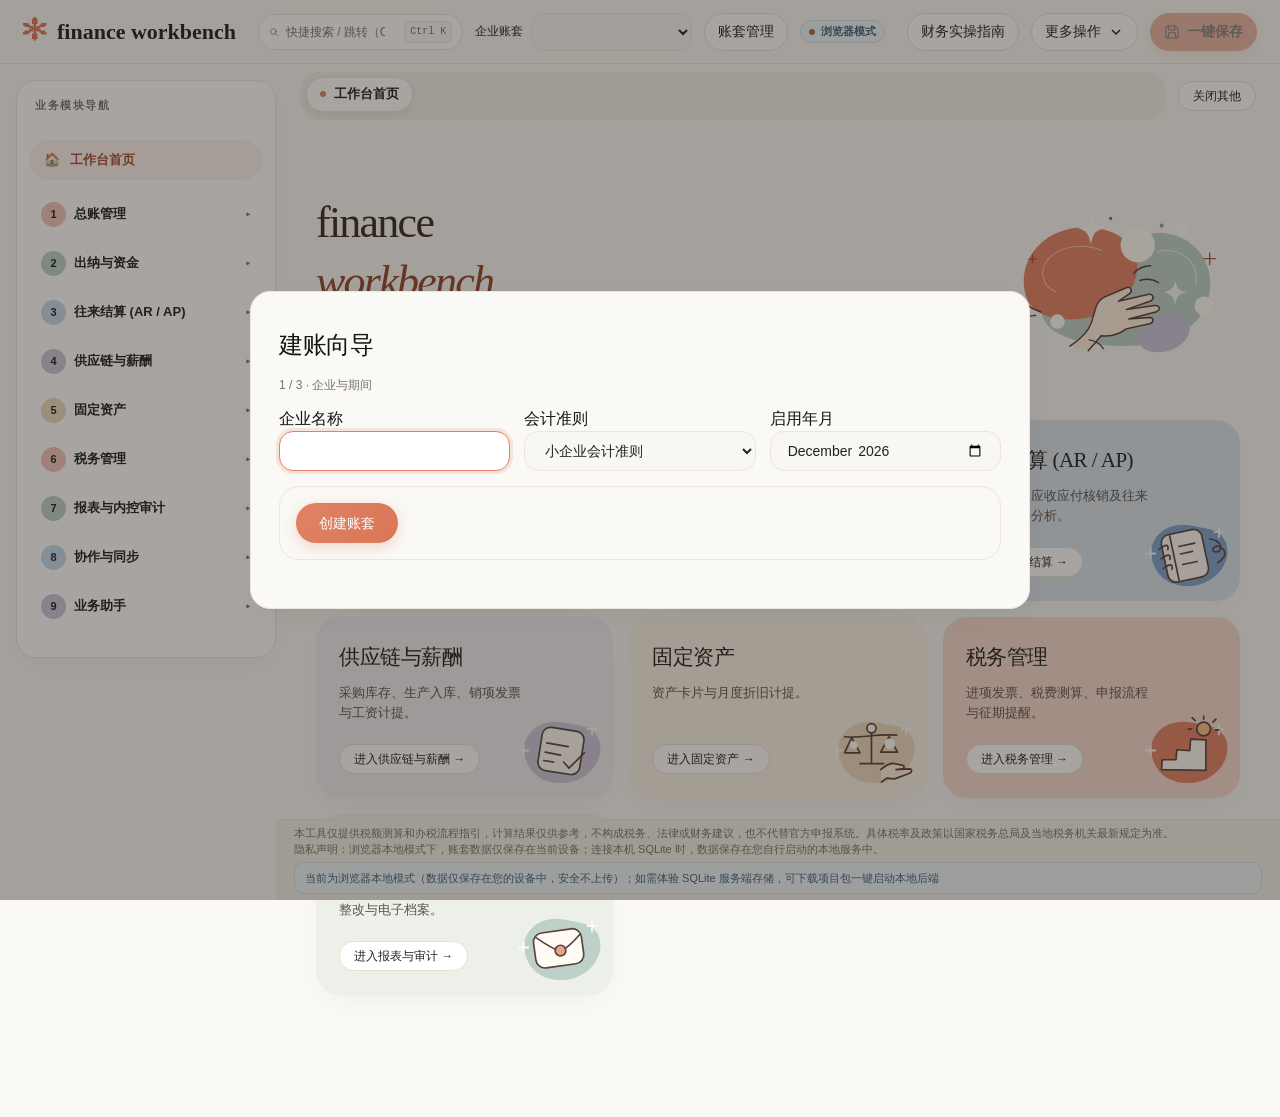
